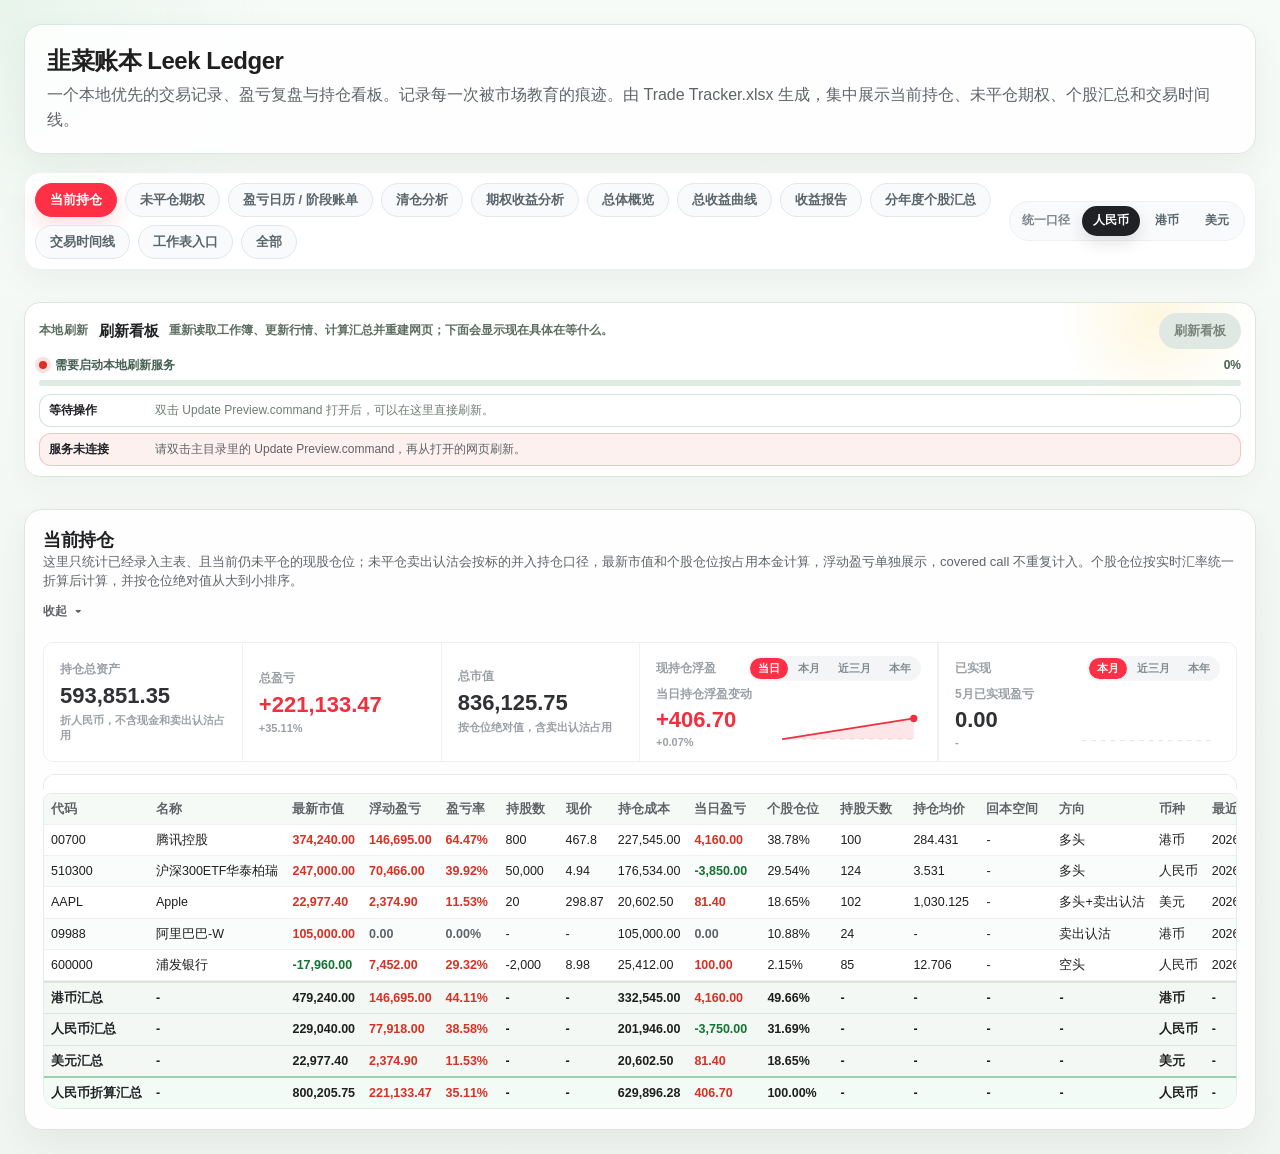
==== .trade-tracker/preview/index.html @ a39e7f05 "Sync benchmark history cache" ====
<!doctype html>
        <html lang="zh-CN">
        <head>
        <meta charset="utf-8">
        <meta name="viewport" content="width=device-width, initial-scale=1">
        <title>韭菜账本 Leek Ledger</title>
        <link rel="stylesheet" href="resources/preview.css">
        <script>
        function parseSortableValue(text, sortType) {
          const raw = (text || '').trim();
          if (!raw || raw === '--') return NaN;
          if (raw === '-') return NaN;
          if (raw === '已回本') return 0;
          if (sortType === 'date') {
            const normalized = raw.replace(/\//g, '-');
            const stamp = Date.parse(normalized);
            return Number.isNaN(stamp) ? NaN : stamp;
          }
          if (sortType === 'number') {
            const cleaned = raw
              .replace(/人民币|港币|美元/g, '')
              .replace(/,/g, '')
              .replace(/%/g, '')
              .trim();
            const value = Number.parseFloat(cleaned);
            return Number.isNaN(value) ? NaN : value;
          }
          return raw.toLowerCase();
        }

        const SUMMARY_CURRENCY_ORDER = ['人民币', '港币', '美元'];

        function currencySortKey(label) {
          const index = SUMMARY_CURRENCY_ORDER.indexOf(label);
          return index === -1 ? 999 : index;
        }

        function orderedCurrencyEntries(map) {
          return Object.entries(map).sort(([a], [b]) => {
            const aKey = currencySortKey(a);
            const bKey = currencySortKey(b);
            if (aKey !== bKey) return aKey - bKey;
            return String(a).localeCompare(String(b), 'zh-Hans-CN');
          });
        }

        function addCurrencyValue(map, currency, value) {
          if (!currency || Number.isNaN(value)) return;
          map[currency] = (map[currency] || 0) + value;
        }

        function parseCurrencyCell(text) {
          const raw = (text || '').trim();
          if (!raw || raw === '--' || raw === '-') return null;
          const match = raw.match(/^(人民币|港币|美元)\s+/);
          const currency = match ? match[1] : '';
          const value = parseSortableValue(raw, 'number');
          if (Number.isNaN(value)) return null;
          return { currency, value };
        }

        function formatMoneyTotals(map) {
          const entries = orderedCurrencyEntries(map);
          if (!entries.length) return '-';
          return entries
            .map(([currency, value]) => `${currency} ${Number(value).toLocaleString('en-US', { minimumFractionDigits: 2, maximumFractionDigits: 2 })}`)
            .join(' / ');
        }

        function formatPercentTotals(map) {
          const entries = orderedCurrencyEntries(map);
          if (!entries.length) return '-';
          return entries
            .map(([currency, value]) => `${currency} ${(Number(value) * 100).toFixed(2)}%`)
            .join(' / ');
        }

        function toneClassForLabel(label, text) {
          if (!text || text === '-' || text === '--' || text === '已回本') return '';
          if (label === '回本空间') return '';
          if (!/(盈亏|收益|分红|年化)/.test(label)) return '';
          const value = parseSortableValue(text, 'number');
          if (Number.isNaN(value)) return '';
          if (value > 0) return 'value-positive';
          if (value < 0) return 'value-negative';
          return 'value-zero';
        }

        function applySummaryTone(cell, label, text) {
          cell.classList.remove('value-positive', 'value-negative', 'value-zero');
          const tone = toneClassForLabel(label, text);
          if (tone) cell.classList.add(tone);
        }

        function setSummaryCell(cell, label, text) {
          cell.textContent = text;
          applySummaryTone(cell, label, text);
        }

        function updateSummaryTable(table) {
          const summaryKind = table.dataset.summaryKind || '';
          if (!summaryKind) return;
          const footerRow = table.querySelector('tfoot tr');
          if (!footerRow) return;

          const headerLabels = Array.from(table.querySelectorAll('thead th')).map((th) => (th.textContent || '').trim());
          const footerCells = Array.from(footerRow.children);
          const rows = Array.from(table.querySelectorAll('tbody tr')).filter((row) => row.style.display !== 'none');
          const currencyIndex = headerLabels.indexOf('币种');
          const yearIndex = headerLabels.indexOf('年份');
          const sideIndex = headerLabels.indexOf('当前方向') >= 0 ? headerLabels.indexOf('当前方向') : headerLabels.indexOf('方向');
          const holdingsCostIndex = headerLabels.indexOf('持仓成本');
          const holdingsPnlIndex = headerLabels.indexOf('浮动盈亏');
          const countLabels = new Set(['已平仓笔数', '交易笔数']);
          const moneyLabels = new Set(['分红净额', '已实现盈亏', '持仓浮盈亏', '总盈亏', '最新市值', '当日盈亏', '持仓成本']);

          if (!rows.length) {
            footerCells.forEach((cell, index) => {
              const label = headerLabels[index] || '';
              setSummaryCell(cell, label, index === 0 ? '汇总' : '-');
            });
            return;
          }

          const currencies = new Set();
          const years = new Set();
          const sides = new Set();
          const countTotals = {};
          const moneyTotals = {};
          const capitalTotals = {};
          const capitalDayTotals = {};
          const totalPnlTotals = {};
          const holdingCostTotals = {};
          const holdingPnlTotals = {};

          rows.forEach((row) => {
            const cells = Array.from(row.children);
            const currency = currencyIndex >= 0 ? (cells[currencyIndex]?.textContent || '').trim() : '';
            if (currency && currency !== '-') currencies.add(currency);
            if (yearIndex >= 0) {
              const year = (cells[yearIndex]?.textContent || '').trim();
              if (year && year !== '-') years.add(year);
            }
            if (sideIndex >= 0) {
              const side = (cells[sideIndex]?.textContent || '').trim();
              if (side && side !== '-') sides.add(side);
            }

            headerLabels.forEach((label, index) => {
              const text = (cells[index]?.textContent || '').trim();
              if (countLabels.has(label)) {
                const value = parseSortableValue(text, 'number');
                if (!Number.isNaN(value)) countTotals[label] = (countTotals[label] || 0) + value;
              }
              if (moneyLabels.has(label)) {
                const parsed = parseCurrencyCell(text);
                if (parsed) {
                  moneyTotals[label] = moneyTotals[label] || {};
                  addCurrencyValue(moneyTotals[label], parsed.currency || currency, parsed.value);
                }
              }
            });

            if (summaryKind === 'stock' || summaryKind === 'annual') {
              const capital = Number.parseFloat(row.dataset.capital || 'NaN');
              const capitalDays = Number.parseFloat(row.dataset.capitalDays || 'NaN');
              const totalPnl = Number.parseFloat(row.dataset.totalPnl || 'NaN');
              if (currency && !Number.isNaN(capital)) addCurrencyValue(capitalTotals, currency, capital);
              if (currency && !Number.isNaN(capitalDays)) addCurrencyValue(capitalDayTotals, currency, capitalDays);
              if (currency && !Number.isNaN(totalPnl)) addCurrencyValue(totalPnlTotals, currency, totalPnl);
            }

            if (summaryKind === 'holdings') {
              const costParsed = holdingsCostIndex >= 0 ? parseCurrencyCell(cells[holdingsCostIndex]?.textContent || '') : null;
              const pnlParsed = holdingsPnlIndex >= 0 ? parseCurrencyCell(cells[holdingsPnlIndex]?.textContent || '') : null;
              if (costParsed) addCurrencyValue(holdingCostTotals, costParsed.currency || currency, costParsed.value);
              if (pnlParsed) addCurrencyValue(holdingPnlTotals, pnlParsed.currency || currency, pnlParsed.value);
            }
          });

          footerCells.forEach((cell, index) => {
            const label = headerLabels[index] || '';
            let text = '-';

            if (label === '代码') {
              text = '汇总';
            } else if (label === '名称') {
              text = '共 ' + rows.length + ' 项';
            } else if (label === '年份') {
              text = years.size === 1 ? Array.from(years)[0] : '全部';
            } else if (label === '币种') {
              text = currencies.size === 1 ? Array.from(currencies)[0] : '多币种';
            } else if (label === '当前方向' || label === '方向') {
              text = sides.size === 1 ? Array.from(sides)[0] : '混合';
            } else if (countLabels.has(label)) {
              const value = countTotals[label];
              text = Number.isFinite(value) ? Number(value).toLocaleString('en-US', { maximumFractionDigits: 0 }) : '-';
            } else if (moneyLabels.has(label)) {
              text = formatMoneyTotals(moneyTotals[label] || {});
            } else if (label === '盈亏率' && summaryKind === 'holdings') {
              const rateMap = {};
              orderedCurrencyEntries(holdingCostTotals).forEach(([currency, cost]) => {
                const pnl = holdingPnlTotals[currency] || 0;
                if (cost) rateMap[currency] = pnl / cost;
              });
              text = formatPercentTotals(rateMap);
            } else if ((label === '总收益率' || label === '综合年化') && (summaryKind === 'stock' || summaryKind === 'annual')) {
              const rateMap = {};
              orderedCurrencyEntries(totalPnlTotals).forEach(([currency, pnl]) => {
                if (label === '总收益率') {
                  const capital = capitalTotals[currency] || 0;
                  if (capital) rateMap[currency] = pnl / capital;
                } else {
                  const capitalDays = capitalDayTotals[currency] || 0;
                  if (capitalDays) rateMap[currency] = pnl * 365 / capitalDays;
                }
              });
              text = formatPercentTotals(rateMap);
            }

            setSummaryCell(cell, label, text);
          });
        }

        function updateSummaryTables() {
          document.querySelectorAll('.summary-table[data-summary-kind]').forEach((table) => {
            updateSummaryTable(table);
          });
        }

        function attachSortableTables() {
          document.querySelectorAll('.js-sortable-table').forEach((table) => {
            const headers = Array.from(table.querySelectorAll('thead th'));
            headers.forEach((header, index) => {
              header.addEventListener('click', () => {
                const tbody = table.querySelector('tbody');
                const rows = Array.from(tbody.querySelectorAll('tr'));
                const current = header.dataset.sortDirection === 'asc' ? 'desc' : 'asc';
                headers.forEach((item) => {
                  item.dataset.sortDirection = '';
                  item.classList.remove('sort-asc', 'sort-desc');
                });
                header.dataset.sortDirection = current;
                header.classList.add(current === 'asc' ? 'sort-asc' : 'sort-desc');
                const sortType = header.dataset.sortType || 'text';
                rows.sort((a, b) => {
                  const aText = a.children[index]?.textContent || '';
                  const bText = b.children[index]?.textContent || '';
                  const aValue = parseSortableValue(aText, sortType);
                  const bValue = parseSortableValue(bText, sortType);
                  if (typeof aValue === 'string' || typeof bValue === 'string') {
                    return current === 'asc'
                      ? String(aValue).localeCompare(String(bValue), 'zh-Hans-CN')
                      : String(bValue).localeCompare(String(aValue), 'zh-Hans-CN');
                  }
                  const aRank = Number.isNaN(aValue) ? (current === 'asc' ? Number.POSITIVE_INFINITY : Number.NEGATIVE_INFINITY) : aValue;
                  const bRank = Number.isNaN(bValue) ? (current === 'asc' ? Number.POSITIVE_INFINITY : Number.NEGATIVE_INFINITY) : bValue;
                  return current === 'asc' ? aRank - bRank : bRank - aRank;
                });
                rows.forEach((row) => tbody.appendChild(row));
                updateSummaryTable(table);
              });
            });
          });
        }

        function attachYearFilters() {
          document.querySelectorAll('.js-year-filter').forEach((select) => {
            const tableClass = select.dataset.targetTable;
            if (!tableClass) return;
            const table = document.querySelector(`.${tableClass}`);
            if (!table) return;
            const rows = Array.from(table.querySelectorAll('tbody tr'));

            const applyFilter = () => {
              const selectedYear = select.value;
              rows.forEach((row) => {
                const rowYear = row.dataset.year || '';
                row.style.display = selectedYear === 'all' || rowYear === selectedYear ? '' : 'none';
              });
              updateSummaryTable(table);
            };

            select.addEventListener('change', applyFilter);
            applyFilter();
          });
        }

        window.addEventListener('DOMContentLoaded', () => {
          attachSortableTables();
          attachYearFilters();
          updateSummaryTables();
        });
        </script>
        </head>
        <body>
        <div class="index-page">
          <div class="index-card">
            <h1 class="index-title">韭菜账本 Leek Ledger</h1>
            <p class="index-text">一个本地优先的交易记录、盈亏复盘与持仓看板。记录每一次被市场教育的痕迹。由 Trade Tracker.xlsx 生成，集中展示当前持仓、未平仓期权、个股汇总和交易时间线。</p>
          </div>

        <style>
        .refresh-panel {
          margin: 0 0 14px;
          padding: 10px 14px;
          border: 1px solid #dbe6de;
          border-radius: 16px;
          background:
            radial-gradient(circle at 92% 8%, rgba(251, 188, 4, 0.12), transparent 96px),
            rgba(255, 255, 255, 0.94);
          box-shadow: 0 10px 24px rgba(60, 64, 67, 0.04);
        }

        .refresh-panel-head {
          display: flex;
          align-items: center;
          justify-content: space-between;
          gap: 14px;
        }

        .refresh-panel-head > div {
          display: flex;
          align-items: center;
          gap: 10px;
          min-width: 0;
        }

        .refresh-kicker {
          flex: 0 0 auto;
          margin: 0;
          color: #137333;
          font-size: 11px;
          font-weight: 800;
          letter-spacing: 0.04em;
        }

        .refresh-panel h2 {
          flex: 0 0 auto;
          margin: 0;
          color: #202124;
          font-size: 15px;
          line-height: 1.18;
          letter-spacing: 0;
          white-space: nowrap;
        }

        .refresh-panel p {
          overflow: hidden;
          margin: 0;
          color: #5f6f63;
          font-size: 12px;
          font-weight: 650;
          line-height: 1.45;
          text-overflow: ellipsis;
          white-space: nowrap;
        }

        .refresh-button {
          flex: 0 0 auto;
          border: 0;
          border-radius: 999px;
          padding: 9px 15px;
          color: #fff;
          background: linear-gradient(135deg, #137333, #34a853);
          box-shadow: 0 8px 18px rgba(19, 115, 51, 0.18);
          font-size: 13px;
          font-weight: 800;
          cursor: pointer;
        }

        .refresh-button:disabled {
          color: #7a867d;
          background: #dfe8e2;
          box-shadow: none;
          cursor: not-allowed;
        }

        .refresh-status-line {
          display: flex;
          align-items: center;
          justify-content: space-between;
          gap: 12px;
          margin-top: 8px;
          color: #466052;
          font-size: 12px;
          font-weight: 800;
        }

        .refresh-state {
          display: inline-flex;
          align-items: center;
          gap: 8px;
        }

        .refresh-state::before {
          content: "";
          width: 8px;
          height: 8px;
          border-radius: 999px;
          background: #fbbc04;
          box-shadow: 0 0 0 4px rgba(251, 188, 4, 0.16);
        }

        .refresh-panel.is-ready .refresh-state::before,
        .refresh-panel.is-done .refresh-state::before {
          background: #34a853;
          box-shadow: 0 0 0 4px rgba(52, 168, 83, 0.16);
        }

        .refresh-panel.is-error .refresh-state::before {
          background: #d93025;
          box-shadow: 0 0 0 4px rgba(217, 48, 37, 0.14);
        }

        .refresh-progress {
          height: 6px;
          margin-top: 6px;
          overflow: hidden;
          border-radius: 999px;
          background: #dfeae3;
        }

        .refresh-progress span {
          display: block;
          width: 0%;
          height: 100%;
          border-radius: inherit;
          background: linear-gradient(90deg, #34a853, #fbbc04);
          transition: width 220ms ease;
        }

        .refresh-steps {
          display: grid;
          gap: 6px;
          max-height: 76px;
          margin: 8px 0 0;
          padding: 0;
          overflow: auto;
          list-style: none;
        }

        .refresh-step {
          display: grid;
          grid-template-columns: minmax(96px, max-content) 1fr;
          gap: 10px;
          padding: 7px 9px;
          border: 1px solid rgba(196, 215, 202, 0.72);
          border-radius: 12px;
          background: rgba(255, 255, 255, 0.64);
          color: #5f6368;
          font-size: 12px;
        }

        .refresh-step strong {
          color: #202124;
          font-weight: 800;
        }

        .refresh-step.is-current {
          border-color: rgba(52, 168, 83, 0.44);
          background: rgba(232, 245, 233, 0.80);
        }

        .refresh-step.is-error {
          border-color: rgba(217, 48, 37, 0.24);
          background: rgba(252, 232, 230, 0.62);
        }

        .refresh-step.is-muted {
          color: #6f7d73;
        }

        @media (max-width: 760px) {
          .refresh-panel-head {
            display: grid;
          }

          .refresh-panel-head > div {
            display: grid;
            gap: 4px;
          }

          .refresh-button {
            width: 100%;
          }

          .refresh-step {
            grid-template-columns: 1fr;
            gap: 4px;
          }
        }
        </style>


<div class="dashboard-topbar" data-dashboard-topbar>
  <nav class="dashboard-page-tabs" data-dashboard-page-tabs aria-label="看板分页"></nav>
  <div class="dashboard-currency-switcher" data-dashboard-currency-switcher aria-label="统一口径币种">
    <span>统一口径</span>
    <button type="button" data-reporting-currency-button data-reporting-currency="人民币">人民币</button>
    <button type="button" data-reporting-currency-button data-reporting-currency="港币">港币</button>
    <button type="button" data-reporting-currency-button data-reporting-currency="美元">美元</button>
  </div>
</div>

<script>
(function setupDashboardPager() {
  function ready(callback) {
    if (document.readyState === "loading") {
      document.addEventListener("DOMContentLoaded", callback, { once: true });
      return;
    }
    callback();
  }

  ready(function() {
    var tabs = document.querySelector("[data-dashboard-page-tabs]");
    if (!tabs || tabs.dataset.ready === "1") return;
    tabs.dataset.ready = "1";
    var sections = Array.prototype.slice.call(document.querySelectorAll("details.dashboard-section.section-collapsible"));
    if (!sections.length) return;

    function titleFor(section) {
      var title = section.querySelector(".section-title");
      return title ? title.textContent.replace(/\s+/g, " ").trim() : "";
    }

    function keyFor(title) {
      return title.replace(/\s+/g, "-").replace(/[^\w\u4e00-\u9fff-]+/g, "-");
    }

    function setActive(targetKey) {
      var showAll = targetKey === "all";
      tabs.querySelectorAll("[data-dashboard-page]").forEach(function(button) {
        var active = button.dataset.dashboardPage === targetKey;
        button.classList.toggle("is-active", active);
        button.setAttribute("aria-selected", active ? "true" : "false");
      });
      sections.forEach(function(section) {
        var title = titleFor(section);
        var active = showAll || keyFor(title) === targetKey;
        section.hidden = !active;
        if (active && !section.open) section.open = true;
      });
      try {
        window.localStorage.setItem("trade-tracker-active-page-v1", targetKey);
      } catch (error) {}
      requestAnimationFrame(function() {
        if (typeof window.balanceSummaryTableWidths === "function") {
          window.balanceSummaryTableWidths();
        }
        window.dispatchEvent(new CustomEvent("trade-tracker-dashboard-page-change", {
          detail: { page: targetKey }
        }));
      });
    }

    function addButton(label, key) {
      var button = document.createElement("button");
      button.type = "button";
      button.className = "dashboard-page-tab";
      button.dataset.dashboardPage = key;
      button.setAttribute("role", "tab");
      button.setAttribute("aria-selected", "false");
      button.textContent = label;
      button.addEventListener("click", function() {
        setActive(key);
        tabs.scrollIntoView({ block: "nearest", behavior: "smooth" });
      });
      tabs.appendChild(button);
    }

    sections.forEach(function(section) {
      var title = titleFor(section);
      if (title) addButton(title, keyFor(title));
    });
    addButton("全部", "all");

    var stored = "";
    try {
      stored = window.localStorage.getItem("trade-tracker-active-page-v1") || "";
    } catch (error) {}
    var firstKey = sections[0] ? keyFor(titleFor(sections[0])) : "all";
    var target = stored && (stored === "all" || tabs.querySelector('[data-dashboard-page="' + stored + '"]'))
      ? stored
      : firstKey;
    setActive(target);
  });
})();
</script>

<script>
(function setupDashboardReportingCurrency() {
  const currencyOptions = [{"label":"人民币","rateToCny":1.0},{"label":"港币","rateToCny":0.8664},{"label":"美元","rateToCny":6.7872}];
  const fxRatesToCny = {"人民币":1.0,"港币":0.8664,"美元":6.7872};
  window.tradeTrackerFxRatesToCny = Object.assign({}, window.tradeTrackerFxRatesToCny || {}, fxRatesToCny);

  function ready(callback) {
    if (document.readyState === "loading") {
      document.addEventListener("DOMContentLoaded", callback, { once: true });
      return;
    }
    callback();
  }

  function validCurrency(label) {
    return currencyOptions.some((item) => item.label === label) ? label : "人民币";
  }

  function activeCurrency() {
    return validCurrency(document.documentElement.dataset.reportingCurrency || "人民币");
  }

  function rateToCny(label) {
    const rate = Number((window.tradeTrackerFxRatesToCny || {})[validCurrency(label)]);
    return Number.isFinite(rate) && rate > 0 ? rate : 1;
  }

  function fromCny(value, label) {
    const numeric = Number(value);
    if (!Number.isFinite(numeric)) return NaN;
    return numeric / rateToCny(label || activeCurrency());
  }

  function formatMoney(value, signed) {
    if (!Number.isFinite(value)) return "--";
    const sign = signed && value > 0 ? "+" : "";
    return sign + value.toLocaleString("zh-CN", { minimumFractionDigits: 2, maximumFractionDigits: 2 });
  }

  function updateMoneyNodes(label) {
    document.querySelectorAll("[data-reporting-money-cny]").forEach((node) => {
      const raw = Number(node.dataset.reportingMoneyCny || "NaN");
      const converted = fromCny(raw, label);
      node.textContent = formatMoney(converted, node.dataset.reportingMoneySign === "true");
      if (Number.isFinite(converted)) node.dataset.sortValue = String(converted);
    });
  }

  function updateCurrencyLabels(label) {
    document.querySelectorAll("[data-reporting-currency-label]").forEach((node) => {
      node.textContent = label;
    });
    document.querySelectorAll("[data-reporting-title-template]").forEach((node) => {
      node.textContent = String(node.dataset.reportingTitleTemplate || "").replace(/\{currency\}/g, label);
    });
    document.querySelectorAll("[data-reporting-note-template]").forEach((node) => {
      node.textContent = String(node.dataset.reportingNoteTemplate || "").replace(/\{currency\}/g, label);
    });
  }

  function updateButtons(label) {
    document.querySelectorAll("[data-reporting-currency-button]").forEach((button) => {
      const active = button.dataset.reportingCurrency === label;
      button.classList.toggle("is-active", active);
      button.setAttribute("aria-pressed", active ? "true" : "false");
    });
  }

  function setReportingCurrency(label, options) {
    const next = validCurrency(label);
    const opts = options || {};
    document.documentElement.dataset.reportingCurrency = next;
    updateButtons(next);
    updateCurrencyLabels(next);
    updateMoneyNodes(next);
    if (opts.persist !== false) {
      try {
        window.localStorage.setItem("trade-tracker-reporting-currency-v1", next);
      } catch (error) {}
    }
    if (opts.dispatch !== false) {
      window.dispatchEvent(new CustomEvent("trade-tracker-reporting-currency-change", {
        detail: { currency: next, rateToCny: rateToCny(next) }
      }));
    }
  }

  window.tradeTrackerReportingCurrency = {
    label: activeCurrency,
    rateToCny: function(label) { return rateToCny(label || activeCurrency()); },
    fromCny: function(value, label) { return fromCny(value, label); },
    formatMoney: formatMoney,
    set: setReportingCurrency,
  };

  ready(function() {
    let stored = "人民币";
    try {
      stored = window.localStorage.getItem("trade-tracker-reporting-currency-v1") || "人民币";
    } catch (error) {}
    document.querySelectorAll("[data-reporting-currency-button]").forEach((button) => {
      button.addEventListener("click", function() {
        setReportingCurrency(button.dataset.reportingCurrency || "人民币");
      });
    });
    setReportingCurrency(stored, { persist: false });
  });
})();
</script>
<section class="refresh-panel" id="refresh-panel" aria-live="polite">
            <div class="refresh-panel-head">
              <div>
                <p class="refresh-kicker">本地刷新</p>
                <h2>刷新看板</h2>
                <p>重新读取工作簿、更新行情、计算汇总并重建网页；下面会显示现在具体在等什么。</p>
              </div>
              <button class="refresh-button" type="button" data-refresh-start>刷新看板</button>
            </div>
            <div class="refresh-status-line">
              <span class="refresh-state" data-refresh-state>检测刷新服务</span>
              <span class="refresh-percent" data-refresh-percent>0%</span>
            </div>
            <div class="refresh-progress" role="progressbar" aria-valuemin="0" aria-valuemax="100" aria-valuenow="0">
              <span data-refresh-bar></span>
            </div>
            <ol class="refresh-steps" data-refresh-steps>
              <li class="refresh-step is-muted">
                <strong>等待操作</strong>
                <span>双击 Update Preview.command 打开后，可以在这里直接刷新。</span>
              </li>
            </ol>
          </section>


        <details class="dashboard-section section-collapsible" open>
          <summary class="section-summary">
            <div class="section-head">
              <div>
                <h2 class="section-title">当前持仓</h2>
                <p class="section-note">这里只统计已经录入主表、且当前仍未平仓的现股仓位；未平仓卖出认沽会按标的并入持仓口径，最新市值和个股仓位按占用本金计算，浮动盈亏单独展示，covered call 不重复计入。个股仓位按实时汇率统一折算后计算，并按仓位绝对值从大到小排序。</p>
              </div>
              <span class="section-toggle" aria-hidden="true"></span>
            </div>
          </summary>
          <div class="section-body">

            <div class="holdings-account-panel">
              <div class="holdings-account-grid">
                <div class="holdings-account-metric holdings-account-stat"><span class="holdings-account-label">持仓总资产</span><strong class="holdings-account-value" data-reporting-money-cny="593851.345280" data-reporting-money-sign="false">593,851.35</strong><span data-reporting-note-template="折{currency}，不含现金和卖出认沽占用">折人民币，不含现金和卖出认沽占用</span></div>
                <div class="holdings-account-metric holdings-account-stat"><span class="holdings-account-label">总盈亏</span><strong class="holdings-account-value value-positive" data-reporting-money-cny="221133.469280" data-reporting-money-sign="true">+221,133.47</strong><span>+35.11%</span></div>
                <div class="holdings-account-metric holdings-account-stat"><span class="holdings-account-label">总市值</span><strong class="holdings-account-value" data-reporting-money-cny="836125.745280" data-reporting-money-sign="false">836,125.75</strong><span>按仓位绝对值，含卖出认沽占用</span></div>
                <div class="holdings-account-metric holdings-account-trend holdings-month-metric" data-holdings-reference-card data-holdings-range-card><div class="holdings-realized-head"><span class="holdings-month-label">现持仓浮盈</span><div class="holdings-range-tabs" aria-label="选择现持仓浮盈区间"><button type="button" class="holdings-range-tab is-active" data-holdings-range="day">当日</button><button type="button" class="holdings-range-tab" data-holdings-range="month">本月</button><button type="button" class="holdings-range-tab" data-holdings-range="three-month">近三月</button><button type="button" class="holdings-range-tab" data-holdings-range="year">本年</button></div></div><div class="holdings-realized-range is-active" data-holdings-range-panel="day"><div class="holdings-realized-text"><span class="holdings-account-label">当日持仓浮盈变动</span><strong class="holdings-account-value value-positive" data-reporting-money-cny="406.702080" data-reporting-money-sign="true">+406.70</strong><span>+0.07%</span></div><svg class="holdings-month-sparkline holdings-month-sparkline-positive" viewBox="0 0 150 38" aria-hidden="true"><line class="holdings-sparkline-axis" x1="5" y1="28.28" x2="142" y2="28.28"></line><path class="holdings-sparkline-area" d="M 5.00 28.28 L 142.00 6.72 L 142.00 28.28 L 5.00 28.28 Z"></path><path class="holdings-sparkline-line" d="M 5.00 28.28 L 142.00 6.72"></path><circle class="holdings-sparkline-dot" cx="142.00" cy="6.72" r="3.8"></circle></svg></div><div class="holdings-realized-range" data-holdings-range-panel="month"><div class="holdings-realized-text"><span class="holdings-account-label">5月现持仓浮盈</span><strong class="holdings-account-value value-positive" data-reporting-money-cny="13336.663132" data-reporting-money-sign="true">+13,336.66</strong><span>+3.12%</span></div><svg class="holdings-month-sparkline holdings-month-sparkline-positive" viewBox="0 0 150 38" aria-hidden="true"><line class="holdings-sparkline-axis" x1="5" y1="28.28" x2="142" y2="28.28"></line><path class="holdings-sparkline-area" d="M 5.00 28.28 L 36.62 23.18 L 47.15 22.46 L 57.69 26.57 L 68.23 8.23 L 78.77 15.70 L 110.38 17.28 L 120.92 24.93 L 131.46 13.62 L 142.00 6.72 L 142.00 28.28 L 5.00 28.28 Z"></path><path class="holdings-sparkline-line" d="M 5.00 28.28 L 36.62 23.18 L 47.15 22.46 L 57.69 26.57 L 68.23 8.23 L 78.77 15.70 L 110.38 17.28 L 120.92 24.93 L 131.46 13.62 L 142.00 6.72"></path><circle class="holdings-sparkline-dot" cx="142.00" cy="6.72" r="3.8"></circle></svg></div><div class="holdings-realized-range" data-holdings-range-panel="three-month"><div class="holdings-realized-text"><span class="holdings-account-label">近三月现持仓浮盈</span><strong class="holdings-account-value value-negative" data-reporting-money-cny="-13764.914874" data-reporting-money-sign="true">-13,764.91</strong><span>-3.22%</span></div><svg class="holdings-month-sparkline holdings-month-sparkline-negative" viewBox="0 0 150 38" aria-hidden="true"><line class="holdings-sparkline-axis" x1="5" y1="14.58" x2="142" y2="14.58"></line><path class="holdings-sparkline-area" d="M 5.00 14.58 L 8.08 14.34 L 9.62 13.96 L 11.16 13.95 L 12.70 14.13 L 14.24 16.56 L 18.85 12.67 L 20.39 14.12 L 21.93 12.77 L 23.47 15.55 L 25.01 14.69 L 29.63 15.35 L 31.17 17.32 L 32.71 19.53 L 34.25 19.96 L 35.79 15.88 L 40.40 17.11 L 41.94 7.26 L 43.48 7.22 L 45.02 9.13 L 46.56 9.51 L 51.18 6.72 L 52.72 9.33 L 54.26 9.13 L 55.80 19.18 L 57.34 20.79 L 61.96 25.14 L 63.49 20.69 L 65.03 21.60 L 66.57 24.88 L 68.11 25.23 L 72.73 28.28 L 74.27 28.12 L 75.81 23.85 L 77.35 26.38 L 78.89 26.90 L 83.51 26.76 L 85.04 27.05 L 86.58 19.70 L 88.12 19.91 L 89.66 19.63 L 94.28 22.96 L 95.82 21.31 L 97.36 19.93 L 98.90 14.80 L 100.44 16.06 L 105.06 12.56 L 106.60 13.48 L 108.13 16.06 L 109.67 18.27 L 111.21 19.08 L 115.83 22.71 L 117.37 23.92 L 118.91 21.79 L 120.45 24.33 L 121.99 23.91 L 126.61 22.83 L 128.15 22.68 L 129.69 23.55 L 131.22 19.64 L 132.76 21.23 L 137.38 21.57 L 138.92 23.20 L 140.46 20.79 L 142.00 19.32 L 142.00 14.58 L 5.00 14.58 Z"></path><path class="holdings-sparkline-line" d="M 5.00 14.58 L 8.08 14.34 L 9.62 13.96 L 11.16 13.95 L 12.70 14.13 L 14.24 16.56 L 18.85 12.67 L 20.39 14.12 L 21.93 12.77 L 23.47 15.55 L 25.01 14.69 L 29.63 15.35 L 31.17 17.32 L 32.71 19.53 L 34.25 19.96 L 35.79 15.88 L 40.40 17.11 L 41.94 7.26 L 43.48 7.22 L 45.02 9.13 L 46.56 9.51 L 51.18 6.72 L 52.72 9.33 L 54.26 9.13 L 55.80 19.18 L 57.34 20.79 L 61.96 25.14 L 63.49 20.69 L 65.03 21.60 L 66.57 24.88 L 68.11 25.23 L 72.73 28.28 L 74.27 28.12 L 75.81 23.85 L 77.35 26.38 L 78.89 26.90 L 83.51 26.76 L 85.04 27.05 L 86.58 19.70 L 88.12 19.91 L 89.66 19.63 L 94.28 22.96 L 95.82 21.31 L 97.36 19.93 L 98.90 14.80 L 100.44 16.06 L 105.06 12.56 L 106.60 13.48 L 108.13 16.06 L 109.67 18.27 L 111.21 19.08 L 115.83 22.71 L 117.37 23.92 L 118.91 21.79 L 120.45 24.33 L 121.99 23.91 L 126.61 22.83 L 128.15 22.68 L 129.69 23.55 L 131.22 19.64 L 132.76 21.23 L 137.38 21.57 L 138.92 23.20 L 140.46 20.79 L 142.00 19.32"></path><circle class="holdings-sparkline-dot" cx="142.00" cy="19.32" r="3.8"></circle></svg></div><div class="holdings-realized-range" data-holdings-range-panel="year"><div class="holdings-realized-text"><span class="holdings-account-label">本年现持仓浮盈</span><strong class="holdings-account-value value-positive" data-reporting-money-cny="221133.469280" data-reporting-money-sign="true">+221,133.47</strong><span>+51.79%</span></div><svg class="holdings-month-sparkline holdings-month-sparkline-positive" viewBox="0 0 150 38" aria-hidden="true"><line class="holdings-sparkline-axis" x1="5" y1="28.27" x2="142" y2="28.27"></line><path class="holdings-sparkline-area" d="M 5.00 28.27 L 14.27 28.28 L 16.33 23.04 L 17.36 23.11 L 18.39 23.23 L 19.42 23.19 L 20.45 23.26 L 23.54 23.74 L 24.57 23.80 L 25.60 23.77 L 26.63 23.78 L 27.66 23.88 L 30.75 23.84 L 31.78 23.85 L 32.81 23.79 L 33.84 23.62 L 34.87 23.85 L 36.93 23.85 L 37.96 23.32 L 38.99 6.72 L 40.02 7.75 L 41.05 7.84 L 42.08 8.54 L 45.17 7.58 L 46.20 8.06 L 47.23 8.25 L 48.26 9.07 L 49.29 9.55 L 52.38 9.50 L 53.41 9.41 L 54.44 9.41 L 55.47 9.45 L 56.50 10.01 L 59.59 9.11 L 60.62 9.45 L 61.65 9.13 L 62.68 9.78 L 63.71 9.58 L 66.80 9.73 L 67.83 10.19 L 68.86 10.70 L 69.89 10.80 L 70.92 9.85 L 74.02 10.14 L 75.05 7.86 L 76.08 7.85 L 77.11 8.29 L 78.14 8.38 L 81.23 7.73 L 82.26 8.34 L 83.29 8.29 L 84.32 10.62 L 85.35 10.99 L 88.44 12.00 L 89.47 10.97 L 90.50 11.17 L 91.53 11.94 L 92.56 12.02 L 95.65 12.72 L 96.68 12.69 L 97.71 11.70 L 98.74 12.28 L 99.77 12.40 L 102.86 12.37 L 103.89 12.44 L 104.92 10.74 L 105.95 10.79 L 106.98 10.72 L 110.07 11.49 L 111.10 11.11 L 112.13 10.79 L 113.16 9.60 L 114.19 9.89 L 117.28 9.08 L 118.31 9.30 L 119.34 9.89 L 120.37 10.41 L 121.40 10.59 L 124.49 11.43 L 125.52 11.71 L 126.55 11.22 L 127.58 11.81 L 128.61 11.71 L 131.70 11.46 L 132.73 11.42 L 133.76 11.63 L 134.79 10.72 L 135.82 11.09 L 138.91 11.17 L 139.94 11.55 L 140.97 10.99 L 142.00 10.65 L 142.00 28.27 L 5.00 28.27 Z"></path><path class="holdings-sparkline-line" d="M 5.00 28.27 L 14.27 28.28 L 16.33 23.04 L 17.36 23.11 L 18.39 23.23 L 19.42 23.19 L 20.45 23.26 L 23.54 23.74 L 24.57 23.80 L 25.60 23.77 L 26.63 23.78 L 27.66 23.88 L 30.75 23.84 L 31.78 23.85 L 32.81 23.79 L 33.84 23.62 L 34.87 23.85 L 36.93 23.85 L 37.96 23.32 L 38.99 6.72 L 40.02 7.75 L 41.05 7.84 L 42.08 8.54 L 45.17 7.58 L 46.20 8.06 L 47.23 8.25 L 48.26 9.07 L 49.29 9.55 L 52.38 9.50 L 53.41 9.41 L 54.44 9.41 L 55.47 9.45 L 56.50 10.01 L 59.59 9.11 L 60.62 9.45 L 61.65 9.13 L 62.68 9.78 L 63.71 9.58 L 66.80 9.73 L 67.83 10.19 L 68.86 10.70 L 69.89 10.80 L 70.92 9.85 L 74.02 10.14 L 75.05 7.86 L 76.08 7.85 L 77.11 8.29 L 78.14 8.38 L 81.23 7.73 L 82.26 8.34 L 83.29 8.29 L 84.32 10.62 L 85.35 10.99 L 88.44 12.00 L 89.47 10.97 L 90.50 11.17 L 91.53 11.94 L 92.56 12.02 L 95.65 12.72 L 96.68 12.69 L 97.71 11.70 L 98.74 12.28 L 99.77 12.40 L 102.86 12.37 L 103.89 12.44 L 104.92 10.74 L 105.95 10.79 L 106.98 10.72 L 110.07 11.49 L 111.10 11.11 L 112.13 10.79 L 113.16 9.60 L 114.19 9.89 L 117.28 9.08 L 118.31 9.30 L 119.34 9.89 L 120.37 10.41 L 121.40 10.59 L 124.49 11.43 L 125.52 11.71 L 126.55 11.22 L 127.58 11.81 L 128.61 11.71 L 131.70 11.46 L 132.73 11.42 L 133.76 11.63 L 134.79 10.72 L 135.82 11.09 L 138.91 11.17 L 139.94 11.55 L 140.97 10.99 L 142.00 10.65"></path><circle class="holdings-sparkline-dot" cx="142.00" cy="10.65" r="3.8"></circle></svg></div></div>
                <div class="holdings-account-metric holdings-account-trend holdings-month-metric" data-holdings-range-card><div class="holdings-realized-head"><span class="holdings-month-label">已实现</span><div class="holdings-range-tabs" aria-label="选择已实现盈亏区间"><button type="button" class="holdings-range-tab is-active" data-holdings-range="month">本月</button><button type="button" class="holdings-range-tab" data-holdings-range="three-month">近三月</button><button type="button" class="holdings-range-tab" data-holdings-range="year">本年</button></div></div><div class="holdings-realized-range is-active" data-holdings-range-panel="month"><div class="holdings-realized-text"><span class="holdings-account-label">5月已实现盈亏</span><strong class="holdings-account-value value-zero" data-reporting-money-cny="0.000000" data-reporting-money-sign="true">0.00</strong><span>-</span></div><svg class="holdings-month-sparkline" viewBox="0 0 150 38" aria-hidden="true"><line class="holdings-sparkline-axis" x1="5" y1="30" x2="142" y2="30"></line></svg></div><div class="holdings-realized-range" data-holdings-range-panel="three-month"><div class="holdings-realized-text"><span class="holdings-account-label">近三月已实现盈亏</span><strong class="holdings-account-value value-positive" data-reporting-money-cny="6393.372000" data-reporting-money-sign="true">+6,393.37</strong><span>+3.69%</span></div><svg class="holdings-month-sparkline holdings-month-sparkline-positive" viewBox="0 0 150 38" aria-hidden="true"><line class="holdings-sparkline-axis" x1="5" y1="28.28" x2="142" y2="28.28"></line><path class="holdings-sparkline-area" d="M 5.00 28.28 L 14.24 21.47 L 65.03 9.72 L 111.21 8.05 L 120.45 6.72 L 142.00 6.72 L 142.00 28.28 L 5.00 28.28 Z"></path><path class="holdings-sparkline-line" d="M 5.00 28.28 L 14.24 21.47 L 65.03 9.72 L 111.21 8.05 L 120.45 6.72 L 142.00 6.72"></path><circle class="holdings-sparkline-dot" cx="142.00" cy="6.72" r="3.8"></circle></svg></div><div class="holdings-realized-range" data-holdings-range-panel="year"><div class="holdings-realized-text"><span class="holdings-account-label">本年已实现盈亏</span><strong class="holdings-account-value value-positive" data-reporting-money-cny="6393.372000" data-reporting-money-sign="true">+6,393.37</strong><span>+3.69%</span></div><svg class="holdings-month-sparkline holdings-month-sparkline-positive" viewBox="0 0 150 38" aria-hidden="true"><line class="holdings-sparkline-axis" x1="5" y1="28.28" x2="142" y2="28.28"></line><path class="holdings-sparkline-area" d="M 5.00 28.28 L 56.50 21.47 L 90.50 9.72 L 121.40 8.05 L 127.58 6.72 L 142.00 6.72 L 142.00 28.28 L 5.00 28.28 Z"></path><path class="holdings-sparkline-line" d="M 5.00 28.28 L 56.50 21.47 L 90.50 9.72 L 121.40 8.05 L 127.58 6.72 L 142.00 6.72"></path><circle class="holdings-sparkline-dot" cx="142.00" cy="6.72" r="3.8"></circle></svg></div></div>
              </div>
            </div>

            <script>
            (function setupHoldingsRangeTabs() {
              document.querySelectorAll('[data-holdings-range-card]').forEach((card) => {
                if (card.dataset.rangeReady === '1') return;
                card.dataset.rangeReady = '1';
                const buttons = Array.from(card.querySelectorAll('[data-holdings-range]'));
                const panels = Array.from(card.querySelectorAll('[data-holdings-range-panel]'));
                function activate(range) {
                  buttons.forEach((button) => button.classList.toggle('is-active', button.dataset.holdingsRange === range));
                  panels.forEach((panel) => panel.classList.toggle('is-active', panel.dataset.holdingsRangePanel === range));
                }
                buttons.forEach((button) => {
                  button.addEventListener('click', () => activate(button.dataset.holdingsRange || 'month'));
                });
              });
            })();
            </script>

<div class="summary-wrap">
  <table class="summary-table js-sortable-table" data-summary-kind="holdings">
    <thead>
      <tr><th class="text" data-sort-type="text">代码</th><th class="text" data-sort-type="text">名称</th><th class="money" data-sort-type="number">最新市值</th><th class="money" data-sort-type="number">浮动盈亏</th><th class="percent" data-sort-type="number">盈亏率</th><th class="num" data-sort-type="number">持股数</th><th class="money" data-sort-type="number">现价</th><th class="money" data-sort-type="number">持仓成本</th><th class="money" data-sort-type="number">当日盈亏</th><th class="percent" data-sort-type="number">个股仓位</th><th class="num" data-sort-type="number">持股天数</th><th class="money" data-sort-type="number">持仓均价</th><th class="percent" data-sort-type="number">回本空间</th><th class="text" data-sort-type="text">方向</th><th class="ccy" data-sort-type="text">币种</th><th class="text" data-sort-type="date">最近买入</th></tr>
    </thead>
    <tbody>


      <tr><td class="text">00700</td><td class="text">腾讯控股</td><td class="value-positive money" data-sort-value="324241.536">374,240.00</td><td class="value-positive money" data-sort-value="146695">146,695.00</td><td class="value-positive percent" data-sort-value="0.644685666571">64.47%</td><td class="num" data-sort-value="800">800</td><td class="money" data-sort-value="467.8">467.8</td><td class="money" data-sort-value="227545">227,545.00</td><td class="value-positive money" data-sort-value="4160">4,160.00</td><td class="percent" data-sort-value="0.38779039855">38.78%</td><td class="num" data-sort-value="100">100</td><td class="money" data-sort-value="284.43125">284.431</td><td class="percent">-</td><td class="text">多头</td><td class="ccy">港币</td><td class="text">2026/02/03</td></tr><tr><td class="text">510300</td><td class="text">沪深300ETF华泰柏瑞</td><td class="value-positive money" data-sort-value="247000">247,000.00</td><td class="value-positive money" data-sort-value="70466">70,466.00</td><td class="value-positive percent" data-sort-value="0.399163900438">39.92%</td><td class="num" data-sort-value="50000">50,000</td><td class="money" data-sort-value="4.94">4.94</td><td class="money" data-sort-value="176534">176,534.00</td><td class="value-negative money" data-sort-value="-3850">-3,850.00</td><td class="percent" data-sort-value="0.295410111929">29.54%</td><td class="num" data-sort-value="124">124</td><td class="money" data-sort-value="3.53068">3.531</td><td class="percent">-</td><td class="text">多头</td><td class="ccy">人民币</td><td class="text">2026/01/10</td></tr><tr><td class="text">AAPL</td><td class="text">Apple</td><td class="value-positive money" data-sort-value="155952.20928">22,977.40</td><td class="value-positive money" data-sort-value="2374.9">2,374.90</td><td class="value-positive percent" data-sort-value="0.115272418396">11.53%</td><td class="num" data-sort-value="20">20</td><td class="money" data-sort-value="298.87">298.87</td><td class="money" data-sort-value="20602.5">20,602.50</td><td class="value-positive money" data-sort-value="81.4">81.40</td><td class="percent" data-sort-value="0.186517650198">18.65%</td><td class="num" data-sort-value="102">102</td><td class="money" data-sort-value="1030.125">1,030.125</td><td class="percent">-</td><td class="text">多头+卖出认沽</td><td class="ccy">美元</td><td class="text">2026/02/01</td></tr><tr><td class="text">09988</td><td class="text">阿里巴巴-W</td><td class="value-positive money" data-sort-value="90972">105,000.00</td><td class=" money" data-sort-value="0">0.00</td><td class=" percent" data-sort-value="0">0.00%</td><td class="num">-</td><td class="money">-</td><td class="money" data-sort-value="105000">105,000.00</td><td class=" money" data-sort-value="0">0.00</td><td class="percent" data-sort-value="0.108801816609">10.88%</td><td class="num" data-sort-value="24">24</td><td class="money">-</td><td class="percent">-</td><td class="text">卖出认沽</td><td class="ccy">港币</td><td class="text">2026/04/20</td></tr><tr><td class="text">600000</td><td class="text">浦发银行</td><td class="value-negative money" data-sort-value="-17960">-17,960.00</td><td class="value-positive money" data-sort-value="7452">7,452.00</td><td class="value-positive percent" data-sort-value="0.293247284747">29.32%</td><td class="num" data-sort-value="-2000">-2,000</td><td class="money" data-sort-value="8.98">8.98</td><td class="money" data-sort-value="25412">25,412.00</td><td class="value-positive money" data-sort-value="100">100.00</td><td class="percent" data-sort-value="0.0214800227136">2.15%</td><td class="num" data-sort-value="85">85</td><td class="money" data-sort-value="12.706">12.706</td><td class="percent">-</td><td class="text">空头</td><td class="ccy">人民币</td><td class="text">2026/02/18</td></tr>


    </tbody>
  </table>
</div>

          </div>
        </details>
<details class="dashboard-section section-collapsible" open>
          <summary class="section-summary">
            <div class="section-head">
              <div>
                <h2 class="section-title">未平仓期权</h2>
                <p class="section-note">只要期权那一行还没有平仓价，就会继续留在这里；现价和浮动盈亏会优先通过 HKEX 等公开行情源匹配期权链，取不到时显示 -。</p>
              </div>
              <span class="section-toggle" aria-hidden="true"></span>
            </div>
          </summary>
          <div class="section-body">
            <div class="summary-wrap">
  <table class="summary-table js-sortable-table">
    <thead>
      <tr><th class="text" data-sort-type="text">代码</th><th class="text" data-sort-type="text">名称</th><th class="text" data-sort-type="text">类型</th><th class="text" data-sort-type="text">事件</th><th class="text" data-sort-type="date">开仓日</th><th class="text" data-sort-type="date">到期日</th><th class="text" data-sort-type="text">行权价</th><th class="num" data-sort-type="number">数量</th><th class="num" data-sort-type="number">乘数</th><th class="money" data-sort-type="number">开仓价</th><th class="money" data-sort-type="number">现价</th><th class="money" data-sort-type="number">浮动盈亏</th><th class="money" data-sort-type="number">占用本金</th><th class="ccy" data-sort-type="text">币种</th></tr>
    </thead>
    <tbody>

      <tr><td class="text">AAPL</td><td class="text">Apple</td><td class="text">卖出</td><td class="text">认沽</td><td class="text">2026/04/10</td><td class="text">2026/05/17</td><td class="text" data-sort-value="170">170</td><td class="num" data-sort-value="1">1</td><td class="num" data-sort-value="100">100</td><td class="money" data-sort-value="2.4">2.4</td><td class="money">-</td><td class="money">-</td><td class="money" data-sort-value="17000">17,000.00</td><td class="ccy">美元</td></tr><tr><td class="text">00700</td><td class="text">腾讯控股</td><td class="text">卖出</td><td class="text">认购</td><td class="text">2026/04/15</td><td class="text">2026/05/28</td><td class="text" data-sort-value="360">360</td><td class="num" data-sort-value="4">4</td><td class="num" data-sort-value="100">100</td><td class="money" data-sort-value="1.2">1.2</td><td class="money" data-sort-value="108.245">108.245</td><td class="value-negative money" data-sort-value="-42853">-42,853.00</td><td class="money" data-sort-value="114000">114,000.00</td><td class="ccy">港币</td></tr><tr><td class="text">09988</td><td class="text">阿里巴巴-W</td><td class="text">卖出</td><td class="text">认沽</td><td class="text">2026/04/20</td><td class="text">2026/05/28</td><td class="text" data-sort-value="70">70</td><td class="num" data-sort-value="3">3</td><td class="num" data-sort-value="500">500</td><td class="money" data-sort-value="0.8">0.8</td><td class="money">-</td><td class="money">-</td><td class="money" data-sort-value="105000">105,000.00</td><td class="ccy">港币</td></tr>

    </tbody>

  </table>
</div>

          </div>
        </details>
<details class="dashboard-section section-collapsible">
          <summary class="section-summary">
            <div class="section-head">
              <div>
                <h2 class="section-title">盈亏日历 / 阶段账单</h2>
                <p class="section-note">只按已经录入平仓日的交易计算已实现盈亏；不拉取历史行情，也不把当前持仓浮盈亏倒推到过去日期。</p>
              </div>
              <span class="section-toggle" aria-hidden="true"></span>
            </div>
          </summary>
          <div class="section-body realized-analysis" data-realized-analysis>
            <script type="application/json" data-realized-payload>{"trades":[{"row":9,"date":"2026-04-30","dateLabel":"2026/04/30","month":"2026-04","openDate":"2026-04-05","openDateLabel":"2026/04/05","code":"600000","name":"浦发银行","type":"股票","event":"现股","category":"股票","currency":"人民币","pnl":391.9999999999986,"capital":11808.0,"days":25.0,"returnRate":0.033197831978319665},{"row":3,"date":"2026-04-24","dateLabel":"2026/04/24","month":"2026-04","openDate":"2026-03-20","openDateLabel":"2026/03/20","code":"00700","name":"腾讯控股","type":"卖出","event":"认购","category":"期权","currency":"港币","pnl":575.0,"capital":114025.0,"days":35.0,"returnRate":0.005042753782065337},{"row":7,"date":"2026-03-25","dateLabel":"2026/03/25","month":"2026-03","openDate":"2026-01-10","openDateLabel":"2026/01/10","code":"510300","name":"沪深300ETF华泰柏瑞","type":"股票","event":"现股","category":"股票","currency":"人民币","pnl":3484.000000000001,"capital":36016.0,"days":74.0,"returnRate":0.09673478454020439},{"row":12,"date":"2026-02-20","dateLabel":"2026/02/20","month":"2026-02","openDate":"2025-12-15","openDateLabel":"2025/12/15","code":"MSFT","name":"Microsoft","type":"股票","event":"现股","category":"股票","currency":"美元","pnl":297.5,"capital":3902.5,"days":67.0,"returnRate":0.07623318385650224}]}</script><div class="realized-panel realized-calendar-panel">
<h3 class="realized-subtitle">每日盈亏</h3>

            <div class="section-toolbar realized-toolbar">
              <span class="filter-label">月份</span>
              <select class="filter-select js-realized-month" aria-label="选择盈亏日历月份"></select>
              <span class="filter-label">币种</span>
              <select class="filter-select js-realized-currency" aria-label="选择盈亏日历币种"></select>
            </div>

<div class="pnl-calendar" data-pnl-calendar aria-label="每日已实现盈亏日历"></div>
<h3 class="realized-subtitle" data-realized-day-title>当日明细</h3>
<div class="summary-wrap">
  <table class="summary-table js-sortable-table realized-table">
    <thead>
      <tr><th class="text" data-sort-type="date">平仓日</th><th class="text" data-sort-type="text">代码</th><th class="text" data-sort-type="text">名称</th><th class="text" data-sort-type="text">品类</th><th class="text" data-sort-type="text">事件</th><th class="money" data-sort-type="number">已实现盈亏</th><th class="money" data-sort-type="number">投入本金</th><th class="percent" data-sort-type="number">收益率</th><th class="num" data-sort-type="number">持有天数</th><th class="ccy" data-sort-type="text">币种</th></tr>
    </thead>
    <tbody data-realized-day-body>
      <tr><td class="text" colspan="10">选择日期后显示当日已实现盈亏。</td></tr>
    </tbody>
  </table>
</div>
</div><div class="realized-panel realized-stage-panel">
<h3 class="realized-subtitle">阶段账单</h3>

            <div class="section-toolbar realized-stage-toolbar">
              <span class="filter-label">开始</span>
              <input class="filter-select realized-date-input js-stage-start" type="date" aria-label="选择阶段开始日期">
              <span class="filter-label">结束</span>
              <input class="filter-select realized-date-input js-stage-end" type="date" aria-label="选择阶段结束日期">
              <span class="filter-label realized-range-label" data-stage-range-label></span>
            </div>
<div class="summary-wrap">
  <table class="summary-table js-sortable-table realized-table">
    <thead>
      <tr><th class="ccy" data-sort-type="text">币种</th><th class="num" data-sort-type="number">交易笔数</th><th class="percent" data-sort-type="number">胜率</th><th class="money" data-sort-type="number">已实现盈亏</th><th class="money" data-sort-type="number">投入本金</th><th class="percent" data-sort-type="number">收益率</th><th class="num" data-sort-type="number">平均持有天数</th><th class="text" data-sort-type="text">最大盈利</th><th class="text" data-sort-type="text">最大亏损</th></tr>
    </thead>
    <tbody data-stage-summary-body>
      <tr><td class="text" colspan="9">选择开始和结束日期后显示阶段汇总。</td></tr>
    </tbody>
  </table>
</div><h3 class="realized-subtitle">品类拆分</h3>
<div class="summary-wrap">
  <table class="summary-table js-sortable-table realized-table">
    <thead>
      <tr><th class="text" data-sort-type="text">品类</th><th class="ccy" data-sort-type="text">币种</th><th class="num" data-sort-type="number">交易笔数</th><th class="num" data-sort-type="number">盈利笔数</th><th class="money" data-sort-type="number">已实现盈亏</th><th class="money" data-sort-type="number">平均每笔</th></tr>
    </thead>
    <tbody data-stage-category-body>
      <tr><td class="text" colspan="6">当前阶段没有可拆分的已实现盈亏。</td></tr>
    </tbody>
  </table>
</div><h3 class="realized-subtitle">阶段明细</h3>
<div class="summary-wrap">
  <table class="summary-table js-sortable-table realized-table">
    <thead>
      <tr><th class="text" data-sort-type="date">平仓日</th><th class="text" data-sort-type="date">开仓日</th><th class="text" data-sort-type="text">代码</th><th class="text" data-sort-type="text">名称</th><th class="text" data-sort-type="text">品类</th><th class="text" data-sort-type="text">事件</th><th class="money" data-sort-type="number">已实现盈亏</th><th class="percent" data-sort-type="number">收益率</th><th class="num" data-sort-type="number">持有天数</th><th class="ccy" data-sort-type="text">币种</th></tr>
    </thead>
    <tbody data-stage-detail-body>
      <tr><td class="text" colspan="10">当前阶段没有已实现盈亏记录。</td></tr>
    </tbody>
  </table>
</div>
</div>
        <script>
        (function setupRealizedAnalysis() {
          const section = document.querySelector('[data-realized-analysis]');
          if (!section || section.dataset.realizedReady === '1') return;
          section.dataset.realizedReady = '1';

          const payloadNode = section.querySelector('[data-realized-payload]');
          let payload = { trades: [] };
          try {
            payload = JSON.parse(payloadNode ? payloadNode.textContent : '{"trades":[]}');
          } catch (_error) {
            payload = { trades: [] };
          }
          const trades = Array.isArray(payload.trades) ? payload.trades.filter((trade) => trade && trade.date) : [];

          const monthSelect = section.querySelector('.js-realized-month');
          const currencySelect = section.querySelector('.js-realized-currency');
          const calendar = section.querySelector('[data-pnl-calendar]');
          const dayTitle = section.querySelector('[data-realized-day-title]');
          const dayBody = section.querySelector('[data-realized-day-body]');
          const stageStart = section.querySelector('.js-stage-start');
          const stageEnd = section.querySelector('.js-stage-end');
          const stageRangeLabel = section.querySelector('[data-stage-range-label]');
          const stageSummaryBody = section.querySelector('[data-stage-summary-body]');
          const stageCategoryBody = section.querySelector('[data-stage-category-body]');
          const stageDetailBody = section.querySelector('[data-stage-detail-body]');
          if (!monthSelect || !currencySelect || !calendar || !dayBody || !stageStart || !stageEnd) return;

          let selectedDate = '';

          function unique(values) {
            return Array.from(new Set(values.filter(Boolean)));
          }

          function sortedMonths() {
            return unique(trades.map((trade) => String(trade.month || trade.date.slice(0, 7))))
              .sort((a, b) => b.localeCompare(a, 'zh-CN', { numeric: true }));
          }

          function sortedCurrencies() {
            return unique(trades.map((trade) => String(trade.currency || '未标注币种')))
              .sort((a, b) => a.localeCompare(b, 'zh-CN'));
          }

          function isoDate(year, month, day) {
            return `${year}-${String(month).padStart(2, '0')}-${String(day).padStart(2, '0')}`;
          }

          function tradeCurrency(trade) {
            return String(trade.currency || '未标注币种');
          }

          function matchesCurrency(trade) {
            return currencySelect.value === 'all' || tradeCurrency(trade) === currencySelect.value;
          }

          function number(value) {
            const parsed = Number.parseFloat(value || '0');
            return Number.isFinite(parsed) ? parsed : 0;
          }

          function formatNumber(value, digits = 2) {
            return Number(value || 0).toLocaleString('en-US', {
              minimumFractionDigits: digits,
              maximumFractionDigits: digits,
            });
          }

          function formatPercent(value) {
            return Number.isFinite(value) ? `${(value * 100).toFixed(2)}%` : '-';
          }

          function tone(value) {
            if (value > 0.000001) return 'value-positive';
            if (value < -0.000001) return 'value-negative';
            return 'value-zero';
          }

          function dayToneClass(stats) {
            const hasPositive = stats.some((item) => item.pnl > 0.000001);
            const hasNegative = stats.some((item) => item.pnl < -0.000001);
            if (hasPositive && !hasNegative) return 'pnl-day-positive';
            if (hasNegative && !hasPositive) return 'pnl-day-negative';
            if (hasPositive || hasNegative) return 'pnl-day-mixed';
            return stats.length ? 'pnl-day-zero' : '';
          }

          function cell(className, text, value, shouldTone = false) {
            const td = document.createElement('td');
            td.className = shouldTone ? `${tone(value)} ${className}` : className;
            if (Number.isFinite(value)) td.dataset.sortValue = String(value);
            td.textContent = text;
            return td;
          }

          function emptyRow(body, colspan, text) {
            body.innerHTML = '';
            const tr = document.createElement('tr');
            const td = document.createElement('td');
            td.className = 'text';
            td.colSpan = colspan;
            td.textContent = text;
            tr.appendChild(td);
            body.appendChild(tr);
          }

          function populateControls() {
            const months = sortedMonths();
            monthSelect.innerHTML = '';
            months.forEach((month) => {
              const option = document.createElement('option');
              option.value = month;
              option.textContent = month;
              monthSelect.appendChild(option);
            });

            currencySelect.innerHTML = '';
            const allOption = document.createElement('option');
            allOption.value = 'all';
            allOption.textContent = '全部币种';
            currencySelect.appendChild(allOption);
            sortedCurrencies().forEach((currency) => {
              const option = document.createElement('option');
              option.value = currency;
              option.textContent = currency;
              currencySelect.appendChild(option);
            });

            if (months.length) monthSelect.value = months[0];
            const dates = trades.map((trade) => trade.date).sort();
            if (dates.length) {
              const latest = dates[dates.length - 1];
              stageStart.value = `${latest.slice(0, 7)}-01`;
              stageEnd.value = latest;
            }
          }

          function tradesForDay(iso) {
            return trades
              .filter((trade) => trade.date === iso && matchesCurrency(trade))
              .sort((a, b) => number(b.pnl) - number(a.pnl));
          }

          function statsForDay(iso) {
            const stats = new Map();
            tradesForDay(iso).forEach((trade) => {
              const currency = tradeCurrency(trade);
              if (!stats.has(currency)) stats.set(currency, { currency, count: 0, pnl: 0 });
              const bucket = stats.get(currency);
              bucket.count += 1;
              bucket.pnl += number(trade.pnl);
            });
            return Array.from(stats.values()).sort((a, b) => a.currency.localeCompare(b.currency, 'zh-CN'));
          }

          function pickSelectedDate(month) {
            if (selectedDate && selectedDate.slice(0, 7) === month && tradesForDay(selectedDate).length) return;
            const candidates = trades
              .filter((trade) => String(trade.date).slice(0, 7) === month && matchesCurrency(trade))
              .map((trade) => trade.date)
              .sort();
            selectedDate = candidates.length ? candidates[candidates.length - 1] : `${month}-01`;
          }

          function renderCalendar() {
            const month = monthSelect.value;
            calendar.innerHTML = '';
            if (!month) {
              calendar.textContent = '还没有已平仓交易，暂时无法生成盈亏日历。';
              return;
            }
            pickSelectedDate(month);

            ['一', '二', '三', '四', '五', '六', '日'].forEach((label) => {
              const header = document.createElement('div');
              header.className = 'pnl-calendar-weekday';
              header.textContent = label;
              calendar.appendChild(header);
            });

            const year = Number.parseInt(month.slice(0, 4), 10);
            const monthNumber = Number.parseInt(month.slice(5, 7), 10);
            const firstDate = new Date(year, monthNumber - 1, 1);
            const leading = (firstDate.getDay() + 6) % 7;
            const daysInMonth = new Date(year, monthNumber, 0).getDate();

            for (let i = 0; i < leading; i += 1) {
              const blank = document.createElement('div');
              blank.className = 'pnl-calendar-blank';
              calendar.appendChild(blank);
            }

            for (let day = 1; day <= daysInMonth; day += 1) {
              const iso = isoDate(year, monthNumber, day);
              const stats = statsForDay(iso);
              const button = document.createElement('button');
              button.type = 'button';
              button.className = 'pnl-calendar-day';
              if (stats.length) button.classList.add('has-trades', dayToneClass(stats));
              if (iso === selectedDate) button.classList.add('is-selected');
              button.dataset.date = iso;

              const dayNumber = document.createElement('span');
              dayNumber.className = 'pnl-day-number';
              dayNumber.textContent = String(day);
              button.appendChild(dayNumber);

              const lines = document.createElement('span');
              lines.className = 'pnl-day-lines';
              if (!stats.length) {
                const empty = document.createElement('span');
                empty.className = 'pnl-day-muted';
                empty.textContent = '-';
                lines.appendChild(empty);
              } else {
                stats.forEach((item) => {
                  const line = document.createElement('span');
                  line.className = `pnl-day-line ${tone(item.pnl)}`;
                  line.textContent = `${item.currency} ${formatNumber(item.pnl)}`;
                  lines.appendChild(line);
                });
              }
              button.appendChild(lines);

              const count = document.createElement('span');
              count.className = 'pnl-day-count';
              const tradeCount = stats.reduce((total, item) => total + item.count, 0);
              count.textContent = tradeCount ? `${tradeCount} 笔` : '';
              button.appendChild(count);

              button.addEventListener('click', () => {
                selectedDate = iso;
                renderCalendar();
                renderDayDetail();
              });
              calendar.appendChild(button);
            }
          }

          function renderTradeRows(body, items, emptyText, includeOpenDate) {
            body.innerHTML = '';
            if (!items.length) {
              emptyRow(body, includeOpenDate ? 10 : 10, emptyText);
              return;
            }
            items.forEach((trade) => {
              const tr = document.createElement('tr');
              const pnl = number(trade.pnl);
              const capital = number(trade.capital);
              const rawReturnRate = trade.returnRate;
              const hasReturnRate = rawReturnRate !== null && rawReturnRate !== undefined && rawReturnRate !== '';
              const returnRate = hasReturnRate && Number.isFinite(Number(rawReturnRate)) ? Number(rawReturnRate) : (capital ? pnl / capital : NaN);
              const days = number(trade.days);
              tr.appendChild(cell('text', trade.dateLabel || String(trade.date || '-')));
              if (includeOpenDate) tr.appendChild(cell('text', trade.openDateLabel || '-'));
              tr.appendChild(cell('text', trade.code || '-'));
              tr.appendChild(cell('text', trade.name || '-'));
              tr.appendChild(cell('text', trade.category || '-'));
              tr.appendChild(cell('text', trade.event || '-'));
              tr.appendChild(cell('money', formatNumber(pnl), pnl, true));
              if (!includeOpenDate) tr.appendChild(cell('money', formatNumber(capital), capital));
              tr.appendChild(cell('percent', formatPercent(returnRate), returnRate, true));
              tr.appendChild(cell('num', days ? formatNumber(days, 1) : '-', days || NaN));
              tr.appendChild(cell('ccy', tradeCurrency(trade)));
              body.appendChild(tr);
            });
          }

          function renderDayDetail() {
            if (dayTitle) dayTitle.textContent = `当日明细 ${selectedDate || ''}`;
            renderTradeRows(dayBody, tradesForDay(selectedDate), '这个日期没有已实现盈亏记录。', false);
          }

          function stageTrades() {
            const rawStart = stageStart.value || '';
            const rawEnd = stageEnd.value || '';
            const start = rawStart && rawEnd && rawStart > rawEnd ? rawEnd : rawStart;
            const end = rawStart && rawEnd && rawStart > rawEnd ? rawStart : rawEnd;
            return trades
              .filter((trade) => (!start || trade.date >= start) && (!end || trade.date <= end))
              .sort((a, b) => String(b.date).localeCompare(String(a.date)) || number(b.pnl) - number(a.pnl));
          }

          function summaryLabel(item) {
            if (!item) return '-';
            return `${item.code || '-'} ${formatNumber(item.pnl)}`;
          }

          function renderStageSummary(items) {
            stageSummaryBody.innerHTML = '';
            if (!items.length) {
              emptyRow(stageSummaryBody, 9, '当前阶段没有已实现盈亏记录。');
              return;
            }
            const statsByCurrency = new Map();
            items.forEach((trade) => {
              const currency = tradeCurrency(trade);
              if (!statsByCurrency.has(currency)) {
                statsByCurrency.set(currency, {
                  currency,
                  count: 0,
                  wins: 0,
                  pnl: 0,
                  capital: 0,
                  days: 0,
                  best: null,
                  worst: null,
                });
              }
              const stats = statsByCurrency.get(currency);
              const pnl = number(trade.pnl);
              const capital = number(trade.capital);
              const days = number(trade.days);
              const item = { code: trade.code, pnl };
              stats.count += 1;
              if (pnl > 0.000001) stats.wins += 1;
              stats.pnl += pnl;
              stats.capital += capital;
              stats.days += days;
              if (pnl > 0.000001 && (!stats.best || pnl > stats.best.pnl)) stats.best = item;
              if (pnl < -0.000001 && (!stats.worst || pnl < stats.worst.pnl)) stats.worst = item;
            });

            Array.from(statsByCurrency.values())
              .sort((a, b) => a.currency.localeCompare(b.currency, 'zh-CN'))
              .forEach((stats) => {
                const tr = document.createElement('tr');
                const winRate = stats.count ? stats.wins / stats.count : NaN;
                const returnRate = stats.capital ? stats.pnl / stats.capital : NaN;
                const averageDays = stats.count ? stats.days / stats.count : NaN;
                tr.appendChild(cell('ccy', stats.currency));
                tr.appendChild(cell('num', stats.count.toLocaleString('en-US'), stats.count));
                tr.appendChild(cell('percent', formatPercent(winRate), winRate));
                tr.appendChild(cell('money', formatNumber(stats.pnl), stats.pnl, true));
                tr.appendChild(cell('money', formatNumber(stats.capital), stats.capital));
                tr.appendChild(cell('percent', formatPercent(returnRate), returnRate, true));
                tr.appendChild(cell('num', Number.isFinite(averageDays) ? formatNumber(averageDays, 1) : '-', averageDays));
                tr.appendChild(cell('text', summaryLabel(stats.best), stats.best ? stats.best.pnl : NaN, true));
                tr.appendChild(cell('text', summaryLabel(stats.worst), stats.worst ? stats.worst.pnl : NaN, true));
                stageSummaryBody.appendChild(tr);
              });
          }

          function renderStageCategory(items) {
            stageCategoryBody.innerHTML = '';
            if (!items.length) {
              emptyRow(stageCategoryBody, 6, '当前阶段没有可拆分的已实现盈亏。');
              return;
            }
            const buckets = new Map();
            items.forEach((trade) => {
              const key = `${trade.category || '其他'}\u0000${tradeCurrency(trade)}`;
              if (!buckets.has(key)) {
                buckets.set(key, { category: trade.category || '其他', currency: tradeCurrency(trade), count: 0, wins: 0, pnl: 0 });
              }
              const bucket = buckets.get(key);
              const pnl = number(trade.pnl);
              bucket.count += 1;
              if (pnl > 0.000001) bucket.wins += 1;
              bucket.pnl += pnl;
            });

            Array.from(buckets.values())
              .sort((a, b) => a.currency.localeCompare(b.currency, 'zh-CN') || a.category.localeCompare(b.category, 'zh-CN'))
              .forEach((bucket) => {
                const tr = document.createElement('tr');
                const average = bucket.count ? bucket.pnl / bucket.count : NaN;
                tr.appendChild(cell('text', bucket.category));
                tr.appendChild(cell('ccy', bucket.currency));
                tr.appendChild(cell('num', bucket.count.toLocaleString('en-US'), bucket.count));
                tr.appendChild(cell('num', bucket.wins.toLocaleString('en-US'), bucket.wins));
                tr.appendChild(cell('money', formatNumber(bucket.pnl), bucket.pnl, true));
                tr.appendChild(cell('money', formatNumber(average), average, true));
                stageCategoryBody.appendChild(tr);
              });
          }

          function renderStage() {
            const items = stageTrades();
            if (stageRangeLabel) {
              const start = stageStart.value || '最早';
              const end = stageEnd.value || '最新';
              stageRangeLabel.textContent = `${start} 至 ${end}`;
            }
            renderStageSummary(items);
            renderStageCategory(items);
            renderTradeRows(stageDetailBody, items, '当前阶段没有已实现盈亏记录。', true);
            if (typeof applyAllSummaryTableTones === 'function') applyAllSummaryTableTones();
            if (typeof balanceSummaryTableWidths === 'function') requestAnimationFrame(balanceSummaryTableWidths);
          }

          function renderAll() {
            renderCalendar();
            renderDayDetail();
            renderStage();
          }

          populateControls();
          monthSelect.addEventListener('change', () => {
            selectedDate = '';
            renderAll();
          });
          currencySelect.addEventListener('change', () => {
            selectedDate = '';
            renderAll();
          });
          stageStart.addEventListener('change', renderStage);
          stageEnd.addEventListener('change', renderStage);
          renderAll();
        })();
        </script>

          </div>
        </details>
<details class="dashboard-section section-collapsible">
          <summary class="section-summary">
            <div class="section-head">
              <div>
                <h2 class="section-title">清仓分析</h2>
                <p class="section-note">按现股持仓从空仓到再次归零划分清仓周期，只统计股票本身的已实现盈亏；期权收益独立放在“期权收益分析”，避免只匹配部分重叠周期导致口径混乱。</p>
              </div>
              <span class="section-toggle" aria-hidden="true"></span>
            </div>
          </summary>
          <div class="section-body clearance-analysis" data-clearance-analysis>

            <div class="section-toolbar clearance-toolbar">
              <span class="filter-label">统计粒度</span>
              <select class="filter-select js-clearance-granularity" aria-label="选择清仓统计粒度">
                <option value="month" selected>月度</option>
                <option value="year">年度</option>
              </select>
              <span class="filter-label">阶段</span>
              <select class="filter-select js-clearance-period" aria-label="选择清仓阶段"></select>
            </div>
<h3 class="clearance-subtitle">阶段汇总</h3><div class="summary-wrap">
  <table class="summary-table clearance-summary-table" data-clearance-summary-table>
    <thead>
      <tr><th class="ccy" data-sort-type="text">币种</th><th class="num" data-sort-type="number">清仓次数</th><th class="percent" data-sort-type="number">胜率</th><th class="money" data-sort-type="number">已实现盈亏</th><th class="money" data-sort-type="number">投入本金</th><th class="percent" data-sort-type="number">收益率</th><th class="num" data-sort-type="number">平均持有天数</th><th class="text" data-sort-type="text">最赚钱</th><th class="text" data-sort-type="text">最亏钱</th></tr>
    </thead>
    <tbody data-clearance-summary-body>
      <tr><td class="text" colspan="9">选择阶段后显示汇总。</td></tr>
    </tbody>
  </table>
</div><h3 class="clearance-subtitle">清仓明细</h3><div class="summary-wrap">
  <table class="summary-table js-sortable-table clearance-table" data-clearance-detail-table>
    <thead>
      <tr><th class="text" data-sort-type="date">清仓日</th><th class="text" data-sort-type="date">建仓日</th><th class="text" data-sort-type="text">代码</th><th class="text" data-sort-type="text">名称</th><th class="text" data-sort-type="text">方向</th><th class="money" data-sort-type="number">已实现盈亏</th><th class="percent" data-sort-type="number">收益率</th><th class="percent" data-sort-type="number">综合年化</th><th class="num" data-sort-type="number">持有天数</th><th class="num" data-sort-type="number">交易行数</th><th class="ccy" data-sort-type="text">币种</th></tr>
    </thead>
    <tbody>
      <tr data-clearance-month="2026-02" data-clearance-year="2026年" data-clearance-currency="美元" data-clearance-pnl="297.5" data-clearance-capital="3902.5" data-clearance-days="67" data-clearance-code="MSFT"><td class="text" data-sort-value="20260220">2026/02/20</td><td class="text" data-sort-value="20251215">2025/12/15</td><td class="text">MSFT</td><td class="text">Microsoft</td><td class="text">多头</td><td class="value-positive money" data-sort-value="297.5">297.50</td><td class="value-positive percent" data-sort-value="0.0762331838565">7.62%</td><td class="value-positive percent" data-sort-value="0.415300180711">41.53%</td><td class="num" data-sort-value="67">67</td><td class="num" data-sort-value="1">1</td><td class="ccy">美元</td></tr>
    </tbody>
  </table>
</div>
        <script>
        (function setupClearanceAnalysis() {
          const section = document.querySelector('[data-clearance-analysis]');
          if (!section || section.dataset.clearanceReady === '1') return;
          section.dataset.clearanceReady = '1';

          const granularity = section.querySelector('.js-clearance-granularity');
          const period = section.querySelector('.js-clearance-period');
          const table = section.querySelector('[data-clearance-detail-table]');
          const summaryBody = section.querySelector('[data-clearance-summary-body]');
          if (!granularity || !period || !table || !summaryBody) return;

          const rows = Array.from(table.querySelectorAll('tbody tr[data-clearance-month]'));

          function rowPeriod(row, mode) {
            return mode === 'year' ? row.dataset.clearanceYear : row.dataset.clearanceMonth;
          }

          function periodAllLabel(mode) {
            return mode === 'year' ? '全部年份' : '全部月份';
          }

          function sortedPeriods(mode) {
            return Array.from(new Set(rows.map((row) => rowPeriod(row, mode)).filter(Boolean)))
              .sort((a, b) => b.localeCompare(a, 'zh-CN', { numeric: true }));
          }

          function populatePeriods() {
            const mode = granularity.value || 'month';
            const previous = period.value;
            const periods = sortedPeriods(mode);
            period.innerHTML = '';

            const allOption = document.createElement('option');
            allOption.value = 'all';
            allOption.textContent = periodAllLabel(mode);
            period.appendChild(allOption);

            periods.forEach((value) => {
              const option = document.createElement('option');
              option.value = value;
              option.textContent = value;
              period.appendChild(option);
            });

            period.value = periods.includes(previous) ? previous : 'all';
          }

          function number(value) {
            const parsed = Number.parseFloat(value || '0');
            return Number.isFinite(parsed) ? parsed : 0;
          }

          function formatNumber(value, digits = 2) {
            return Number(value || 0).toLocaleString('en-US', {
              minimumFractionDigits: digits,
              maximumFractionDigits: digits,
            });
          }

          function formatPercent(value) {
            if (!Number.isFinite(value)) return '-';
            return `${(value * 100).toFixed(2)}%`;
          }

          function tone(value) {
            if (value > 0.000001) return 'value-positive';
            if (value < -0.000001) return 'value-negative';
            return 'value-zero';
          }

          function cell(className, text, value, shouldTone = false) {
            const td = document.createElement('td');
            td.className = shouldTone ? `${tone(value)} ${className}` : className;
            if (Number.isFinite(value)) td.dataset.sortValue = String(value);
            td.textContent = text;
            return td;
          }

          function summaryLabel(item) {
            if (!item) return '-';
            return `${item.code} ${formatNumber(item.pnl)}`;
          }

          function renderSummary(visibleRows) {
            summaryBody.innerHTML = '';
            if (!visibleRows.length) {
              const tr = document.createElement('tr');
              const td = document.createElement('td');
              td.className = 'text';
              td.colSpan = 9;
              td.textContent = '当前阶段没有清仓记录。';
              tr.appendChild(td);
              summaryBody.appendChild(tr);
              return;
            }

            const statsByCurrency = new Map();
            visibleRows.forEach((row) => {
              const currency = row.dataset.clearanceCurrency || '未标注币种';
              if (!statsByCurrency.has(currency)) {
                statsByCurrency.set(currency, {
                  currency,
                  count: 0,
                  wins: 0,
                  pnl: 0,
                  capital: 0,
                  days: 0,
                  best: null,
                  worst: null,
                });
              }
              const stats = statsByCurrency.get(currency);
              const pnl = number(row.dataset.clearancePnl);
              const capital = number(row.dataset.clearanceCapital);
              const days = number(row.dataset.clearanceDays);
              const item = { code: row.dataset.clearanceCode || '-', pnl };
              stats.count += 1;
              if (pnl > 0.000001) stats.wins += 1;
              stats.pnl += pnl;
              stats.capital += capital;
              stats.days += days;
              if (pnl > 0.000001 && (!stats.best || pnl > stats.best.pnl)) stats.best = item;
              if (pnl < -0.000001 && (!stats.worst || pnl < stats.worst.pnl)) stats.worst = item;
            });

            Array.from(statsByCurrency.values())
              .sort((a, b) => a.currency.localeCompare(b.currency, 'zh-CN'))
              .forEach((stats) => {
                const tr = document.createElement('tr');
                const winRate = stats.count ? stats.wins / stats.count : NaN;
                const returnRate = stats.capital ? stats.pnl / stats.capital : NaN;
                const averageDays = stats.count ? stats.days / stats.count : NaN;
                tr.appendChild(cell('ccy', stats.currency));
                tr.appendChild(cell('num', stats.count.toLocaleString('en-US'), stats.count));
                tr.appendChild(cell('percent', formatPercent(winRate), winRate));
                tr.appendChild(cell('money', formatNumber(stats.pnl), stats.pnl, true));
                tr.appendChild(cell('money', formatNumber(stats.capital), stats.capital));
                tr.appendChild(cell('percent', formatPercent(returnRate), returnRate, true));
                tr.appendChild(cell('num', Number.isFinite(averageDays) ? formatNumber(averageDays, 1) : '-', averageDays));
                tr.appendChild(cell('text', summaryLabel(stats.best), stats.best ? stats.best.pnl : NaN, true));
                tr.appendChild(cell('text', summaryLabel(stats.worst), stats.worst ? stats.worst.pnl : NaN, true));
                summaryBody.appendChild(tr);
              });
          }

          function applyFilter() {
            const mode = granularity.value || 'month';
            const selectedPeriod = period.value || 'all';
            const visibleRows = [];
            rows.forEach((row) => {
              const isVisible = selectedPeriod === 'all' || rowPeriod(row, mode) === selectedPeriod;
              row.style.display = isVisible ? '' : 'none';
              if (isVisible) visibleRows.push(row);
            });
            renderSummary(visibleRows);
            if (typeof applyAllSummaryTableTones === 'function') applyAllSummaryTableTones();
            if (typeof balanceSummaryTableWidths === 'function') requestAnimationFrame(balanceSummaryTableWidths);
          }

          granularity.addEventListener('change', () => {
            populatePeriods();
            applyFilter();
          });
          period.addEventListener('change', applyFilter);

          populatePeriods();
          applyFilter();
        })();
        </script>

          </div>
        </details>
<details class="dashboard-section section-collapsible">
          <summary class="section-summary">
            <div class="section-head">
              <div>
                <h2 class="section-title">期权收益分析</h2>
                <p class="section-note">只统计已经录入平仓日的期权收益，独立于股票清仓周期；未平仓期权仍看上方持仓表。</p>
              </div>
              <span class="section-toggle" aria-hidden="true"></span>
            </div>
          </summary>
          <div class="section-body realized-analysis option-analysis" data-option-analysis>
            <script type="application/json" data-option-payload>{"trades":[{"row":3,"date":"2026-04-24","dateLabel":"2026/04/24","month":"2026-04","openDate":"2026-03-20","openDateLabel":"2026/03/20","code":"00700","name":"腾讯控股","type":"卖出","event":"认购","category":"期权","currency":"港币","pnl":575.0,"capital":114025.0,"days":35.0,"returnRate":0.005042753782065337}]}</script>
            <div class="section-toolbar realized-stage-toolbar option-analysis-toolbar">
              <span class="filter-label">区间</span>
              <select class="filter-select js-option-range" aria-label="选择期权收益区间">
                <option value="month" selected>本月</option>
                <option value="three-month">近三月</option>
                <option value="year">今年</option>
                <option value="all">全部</option>
                <option value="custom">自定义</option>
              </select>
              <span class="filter-label option-custom-control" data-option-custom hidden>开始</span>
              <input class="filter-select realized-date-input option-custom-control js-option-start" type="date" aria-label="选择期权收益开始日期" data-option-custom hidden>
              <span class="filter-label option-custom-control" data-option-custom hidden>结束</span>
              <input class="filter-select realized-date-input option-custom-control js-option-end" type="date" aria-label="选择期权收益结束日期" data-option-custom hidden>
              <span class="filter-label">币种</span>
              <select class="filter-select js-option-currency" aria-label="选择期权收益币种"></select>
              <span class="filter-label">事件</span>
              <select class="filter-select js-option-event" aria-label="选择期权事件">
                <option value="all" selected>全部事件</option>
                <option value="认购">认购</option>
                <option value="认沽">认沽</option>
              </select>
            </div>
<h3 class="realized-subtitle">期权总览</h3>
<div class="summary-wrap">
  <table class="summary-table js-sortable-table option-analysis-table">
    <thead>
      <tr><th class="ccy" data-sort-type="text">币种</th><th class="num" data-sort-type="number">期权笔数</th><th class="num" data-sort-type="number">盈利笔数</th><th class="percent" data-sort-type="number">胜率</th><th class="money" data-sort-type="number">已实现盈亏</th><th class="money" data-sort-type="number">占用/投入本金</th><th class="percent" data-sort-type="number">收益率</th><th class="num" data-sort-type="number">平均持有天数</th><th class="text" data-sort-type="text">最大盈利</th><th class="text" data-sort-type="text">最大亏损</th></tr>
    </thead>
    <tbody data-option-overview-body>
      <tr><td class="text" colspan="10">当前区间没有已平仓期权。</td></tr>
    </tbody>
  </table>
</div><h3 class="realized-subtitle">标的拆分</h3>
<div class="summary-wrap">
  <table class="summary-table js-sortable-table option-analysis-table">
    <thead>
      <tr><th class="text" data-sort-type="text">代码</th><th class="text" data-sort-type="text">名称</th><th class="ccy" data-sort-type="text">币种</th><th class="num" data-sort-type="number">期权笔数</th><th class="money" data-sort-type="number">认购盈亏</th><th class="money" data-sort-type="number">认沽盈亏</th><th class="money" data-sort-type="number">总盈亏</th><th class="percent" data-sort-type="number">收益率</th><th class="percent" data-sort-type="number">胜率</th><th class="text" data-sort-type="text">最大盈利</th><th class="text" data-sort-type="text">最大亏损</th></tr>
    </thead>
    <tbody data-option-underlying-body>
      <tr><td class="text" colspan="11">当前区间没有可拆分的期权收益。</td></tr>
    </tbody>
  </table>
</div><h3 class="realized-subtitle">期权明细</h3>
<div class="summary-wrap">
  <table class="summary-table js-sortable-table option-analysis-table">
    <thead>
      <tr><th class="text" data-sort-type="date">平仓日</th><th class="text" data-sort-type="date">开仓日</th><th class="text" data-sort-type="text">代码</th><th class="text" data-sort-type="text">名称</th><th class="text" data-sort-type="text">类型</th><th class="text" data-sort-type="text">事件</th><th class="money" data-sort-type="number">已实现盈亏</th><th class="money" data-sort-type="number">占用/投入本金</th><th class="percent" data-sort-type="number">收益率</th><th class="num" data-sort-type="number">持有天数</th><th class="ccy" data-sort-type="text">币种</th></tr>
    </thead>
    <tbody data-option-detail-body>
      <tr><td class="text" colspan="11">当前区间没有期权收益明细。</td></tr>
    </tbody>
  </table>
</div>
        <script>
        (function setupOptionAnalysis() {
          const section = document.querySelector('[data-option-analysis]');
          if (!section || section.dataset.optionReady === '1') return;
          section.dataset.optionReady = '1';

          const payloadNode = section.querySelector('[data-option-payload]');
          let payload = { trades: [] };
          try {
            payload = JSON.parse(payloadNode ? payloadNode.textContent : '{"trades":[]}');
          } catch (_error) {
            payload = { trades: [] };
          }
          const trades = Array.isArray(payload.trades) ? payload.trades.filter((trade) => trade && trade.date) : [];
          const rangeSelect = section.querySelector('.js-option-range');
          const startInput = section.querySelector('.js-option-start');
          const endInput = section.querySelector('.js-option-end');
          const currencySelect = section.querySelector('.js-option-currency');
          const eventSelect = section.querySelector('.js-option-event');
          const overviewBody = section.querySelector('[data-option-overview-body]');
          const underlyingBody = section.querySelector('[data-option-underlying-body]');
          const detailBody = section.querySelector('[data-option-detail-body]');
          const customControls = Array.from(section.querySelectorAll('[data-option-custom]'));
          if (!rangeSelect || !startInput || !endInput || !currencySelect || !eventSelect || !overviewBody || !underlyingBody || !detailBody) return;

          function number(value) {
            const parsed = Number.parseFloat(value || '0');
            return Number.isFinite(parsed) ? parsed : 0;
          }

          function formatNumber(value, digits = 2) {
            return Number(value || 0).toLocaleString('en-US', {
              minimumFractionDigits: digits,
              maximumFractionDigits: digits,
            });
          }

          function formatPercent(value) {
            return Number.isFinite(value) ? `${(value * 100).toFixed(2)}%` : '-';
          }

          function tone(value) {
            if (value > 0.000001) return 'value-positive';
            if (value < -0.000001) return 'value-negative';
            return 'value-zero';
          }

          function cell(className, text, value, shouldTone = false) {
            const td = document.createElement('td');
            td.className = shouldTone ? `${tone(value)} ${className}` : className;
            if (Number.isFinite(value)) td.dataset.sortValue = String(value);
            td.textContent = text;
            return td;
          }

          function emptyRow(body, colspan, text) {
            body.innerHTML = '';
            const tr = document.createElement('tr');
            const td = document.createElement('td');
            td.className = 'text';
            td.colSpan = colspan;
            td.textContent = text;
            tr.appendChild(td);
            body.appendChild(tr);
          }

          function unique(values) {
            return Array.from(new Set(values.filter(Boolean)));
          }

          function latestDate() {
            return trades.map((trade) => String(trade.date || '')).filter(Boolean).sort().pop() || '';
          }

          function isoFromDate(date) {
            return [
              date.getFullYear(),
              String(date.getMonth() + 1).padStart(2, '0'),
              String(date.getDate()).padStart(2, '0'),
            ].join('-');
          }

          function rangeBounds() {
            const latest = latestDate();
            if (!latest) return { start: '', end: '' };
            const latestObj = new Date(`${latest}T00:00:00`);
            if (rangeSelect.value === 'all') return { start: '', end: latest };
            if (rangeSelect.value === 'custom') return { start: startInput.value || '', end: endInput.value || latest };
            if (rangeSelect.value === 'year') return { start: `${latest.slice(0, 4)}-01-01`, end: latest };
            if (rangeSelect.value === 'three-month') {
              const start = new Date(latestObj);
              start.setMonth(start.getMonth() - 2);
              start.setDate(1);
              return { start: isoFromDate(start), end: latest };
            }
            return { start: `${latest.slice(0, 7)}-01`, end: latest };
          }

          function tradeCurrency(trade) {
            return String(trade.currency || '未标注币种');
          }

          function matchesFilters(trade) {
            const bounds = rangeBounds();
            const date = String(trade.date || '');
            if (bounds.start && date < bounds.start) return false;
            if (bounds.end && date > bounds.end) return false;
            if (currencySelect.value !== 'all' && tradeCurrency(trade) !== currencySelect.value) return false;
            if (eventSelect.value !== 'all' && String(trade.event || '') !== eventSelect.value) return false;
            return true;
          }

          function filteredTrades() {
            return trades
              .filter(matchesFilters)
              .sort((a, b) => String(b.date).localeCompare(String(a.date)) || number(b.pnl) - number(a.pnl));
          }

          function summaryLabel(item) {
            if (!item) return '-';
            return `${item.code || '-'} ${item.event || ''} ${formatNumber(item.pnl)}`.trim();
          }

          function renderOverview(items) {
            overviewBody.innerHTML = '';
            if (!items.length) {
              emptyRow(overviewBody, 10, '当前区间没有已平仓期权。');
              return;
            }
            const buckets = new Map();
            items.forEach((trade) => {
              const currency = tradeCurrency(trade);
              if (!buckets.has(currency)) {
                buckets.set(currency, { currency, count: 0, wins: 0, pnl: 0, capital: 0, days: 0, best: null, worst: null });
              }
              const bucket = buckets.get(currency);
              const pnl = number(trade.pnl);
              const capital = number(trade.capital);
              const days = number(trade.days);
              const item = { code: trade.code, event: trade.event, pnl };
              bucket.count += 1;
              if (pnl > 0.000001) bucket.wins += 1;
              bucket.pnl += pnl;
              bucket.capital += capital;
              bucket.days += days;
              if (pnl > 0.000001 && (!bucket.best || pnl > bucket.best.pnl)) bucket.best = item;
              if (pnl < -0.000001 && (!bucket.worst || pnl < bucket.worst.pnl)) bucket.worst = item;
            });
            Array.from(buckets.values())
              .sort((a, b) => a.currency.localeCompare(b.currency, 'zh-CN'))
              .forEach((bucket) => {
                const tr = document.createElement('tr');
                const winRate = bucket.count ? bucket.wins / bucket.count : NaN;
                const returnRate = bucket.capital ? bucket.pnl / bucket.capital : NaN;
                const avgDays = bucket.count ? bucket.days / bucket.count : NaN;
                tr.appendChild(cell('ccy', bucket.currency));
                tr.appendChild(cell('num', bucket.count.toLocaleString('en-US'), bucket.count));
                tr.appendChild(cell('num', bucket.wins.toLocaleString('en-US'), bucket.wins));
                tr.appendChild(cell('percent', formatPercent(winRate), winRate));
                tr.appendChild(cell('money', formatNumber(bucket.pnl), bucket.pnl, true));
                tr.appendChild(cell('money', formatNumber(bucket.capital), bucket.capital));
                tr.appendChild(cell('percent', formatPercent(returnRate), returnRate, true));
                tr.appendChild(cell('num', Number.isFinite(avgDays) ? formatNumber(avgDays, 1) : '-', avgDays));
                tr.appendChild(cell('text', summaryLabel(bucket.best), bucket.best ? bucket.best.pnl : NaN, true));
                tr.appendChild(cell('text', summaryLabel(bucket.worst), bucket.worst ? bucket.worst.pnl : NaN, true));
                overviewBody.appendChild(tr);
              });
          }

          function renderUnderlying(items) {
            underlyingBody.innerHTML = '';
            if (!items.length) {
              emptyRow(underlyingBody, 11, '当前区间没有可拆分的期权收益。');
              return;
            }
            const buckets = new Map();
            items.forEach((trade) => {
              const key = `${trade.code || '-'}\u0000${tradeCurrency(trade)}`;
              if (!buckets.has(key)) {
                buckets.set(key, {
                  code: trade.code || '-',
                  name: trade.name || '-',
                  currency: tradeCurrency(trade),
                  count: 0,
                  wins: 0,
                  callPnl: 0,
                  putPnl: 0,
                  pnl: 0,
                  capital: 0,
                  best: null,
                  worst: null,
                });
              }
              const bucket = buckets.get(key);
              const pnl = number(trade.pnl);
              const event = String(trade.event || '');
              const item = { code: trade.code, event: trade.event, pnl };
              bucket.count += 1;
              if (pnl > 0.000001) bucket.wins += 1;
              if (event.includes('认购') || event.toLowerCase().includes('call')) bucket.callPnl += pnl;
              else if (event.includes('认沽') || event.toLowerCase().includes('put')) bucket.putPnl += pnl;
              bucket.pnl += pnl;
              bucket.capital += number(trade.capital);
              if (pnl > 0.000001 && (!bucket.best || pnl > bucket.best.pnl)) bucket.best = item;
              if (pnl < -0.000001 && (!bucket.worst || pnl < bucket.worst.pnl)) bucket.worst = item;
            });
            Array.from(buckets.values())
              .sort((a, b) => b.pnl - a.pnl || a.code.localeCompare(b.code, 'zh-CN'))
              .forEach((bucket) => {
                const tr = document.createElement('tr');
                const returnRate = bucket.capital ? bucket.pnl / bucket.capital : NaN;
                const winRate = bucket.count ? bucket.wins / bucket.count : NaN;
                tr.appendChild(cell('text', bucket.code));
                tr.appendChild(cell('text', bucket.name));
                tr.appendChild(cell('ccy', bucket.currency));
                tr.appendChild(cell('num', bucket.count.toLocaleString('en-US'), bucket.count));
                tr.appendChild(cell('money', formatNumber(bucket.callPnl), bucket.callPnl, true));
                tr.appendChild(cell('money', formatNumber(bucket.putPnl), bucket.putPnl, true));
                tr.appendChild(cell('money', formatNumber(bucket.pnl), bucket.pnl, true));
                tr.appendChild(cell('percent', formatPercent(returnRate), returnRate, true));
                tr.appendChild(cell('percent', formatPercent(winRate), winRate));
                tr.appendChild(cell('text', summaryLabel(bucket.best), bucket.best ? bucket.best.pnl : NaN, true));
                tr.appendChild(cell('text', summaryLabel(bucket.worst), bucket.worst ? bucket.worst.pnl : NaN, true));
                underlyingBody.appendChild(tr);
              });
          }

          function renderDetail(items) {
            detailBody.innerHTML = '';
            if (!items.length) {
              emptyRow(detailBody, 11, '当前区间没有期权收益明细。');
              return;
            }
            items.forEach((trade) => {
              const pnl = number(trade.pnl);
              const capital = number(trade.capital);
              const rawReturnRate = trade.returnRate;
              const returnRate = rawReturnRate !== null && rawReturnRate !== undefined && Number.isFinite(Number(rawReturnRate))
                ? Number(rawReturnRate)
                : (capital ? pnl / capital : NaN);
              const days = number(trade.days);
              const tr = document.createElement('tr');
              tr.appendChild(cell('text', trade.dateLabel || trade.date || '-'));
              tr.appendChild(cell('text', trade.openDateLabel || '-'));
              tr.appendChild(cell('text', trade.code || '-'));
              tr.appendChild(cell('text', trade.name || '-'));
              tr.appendChild(cell('text', trade.type || '-'));
              tr.appendChild(cell('text', trade.event || '-'));
              tr.appendChild(cell('money', formatNumber(pnl), pnl, true));
              tr.appendChild(cell('money', formatNumber(capital), capital));
              tr.appendChild(cell('percent', formatPercent(returnRate), returnRate, true));
              tr.appendChild(cell('num', days ? formatNumber(days, 1) : '-', days || NaN));
              tr.appendChild(cell('ccy', tradeCurrency(trade)));
              detailBody.appendChild(tr);
            });
          }

          function populateControls() {
            currencySelect.innerHTML = '';
            const all = document.createElement('option');
            all.value = 'all';
            all.textContent = '全部币种';
            currencySelect.appendChild(all);
            unique(trades.map(tradeCurrency)).sort((a, b) => a.localeCompare(b, 'zh-CN')).forEach((currency) => {
              const option = document.createElement('option');
              option.value = currency;
              option.textContent = currency;
              currencySelect.appendChild(option);
            });
            const latest = latestDate();
            if (latest) {
              startInput.value = `${latest.slice(0, 7)}-01`;
              endInput.value = latest;
            }
          }

          function renderAll() {
            customControls.forEach((node) => {
              node.hidden = rangeSelect.value !== 'custom';
            });
            const items = filteredTrades();
            renderOverview(items);
            renderUnderlying(items);
            renderDetail(items);
            if (typeof applyAllSummaryTableTones === 'function') applyAllSummaryTableTones();
            if (typeof balanceSummaryTableWidths === 'function') requestAnimationFrame(balanceSummaryTableWidths);
          }

          populateControls();
          rangeSelect.addEventListener('change', renderAll);
          startInput.addEventListener('change', renderAll);
          endInput.addEventListener('change', renderAll);
          currencySelect.addEventListener('change', renderAll);
          eventSelect.addEventListener('change', renderAll);
          renderAll();
        })();
        </script>

          </div>
        </details>
<details class="dashboard-section section-collapsible">
          <summary class="section-summary">
            <div class="section-head">
              <div>
                <h2 class="section-title">总体概览</h2>
                <p class="section-note">这里先把最关键的统计放在一起，后面的板块都可以单独收起或展开。</p>
              </div>
              <span class="section-toggle" aria-hidden="true"></span>
            </div>
          </summary>
          <div class="section-body">
            <div class="currency-overview-grid"><div class="currency-overview-card"><div class="currency-overview-head"><span>人民币</span><em>币种汇总</em></div><div class="currency-overview-primary"><div class="currency-overview-primary-row"><span>总盈亏</span><strong class="value-positive">77,878.00</strong></div><div class="currency-overview-primary-row"><span>总收益率</span><strong class="value-positive">30.80%</strong></div><div class="currency-overview-primary-row"><span>综合年化</span><strong class="value-positive">103.71%</strong></div></div><div class="currency-overview-details"><div class="currency-overview-row"><span>当前市值</span><strong>229,040.00</strong></div><div class="currency-overview-row"><span>持仓成本</span><strong>201,946.00</strong></div><div class="currency-overview-row"><span>已实现盈亏</span><strong class="value-positive">3,876.00</strong></div><div class="currency-overview-row"><span>交易费用</span><strong>62.00</strong></div><div class="currency-overview-row"><span>持仓浮盈亏</span><strong class="value-positive">77,918.00</strong></div><div class="currency-overview-row"><span>持仓当日盈亏</span><strong class="value-negative">-3,750.00</strong></div></div></div><div class="currency-overview-card"><div class="currency-overview-head"><span>港币</span><em>币种汇总</em></div><div class="currency-overview-primary"><div class="currency-overview-primary-row"><span>总盈亏</span><strong class="value-positive">146,695.00</strong></div><div class="currency-overview-primary-row"><span>总收益率</span><strong class="value-positive">42.88%</strong></div><div class="currency-overview-primary-row"><span>综合年化</span><strong class="value-positive">199.77%</strong></div></div><div class="currency-overview-details"><div class="currency-overview-row"><span>当前市值</span><strong>479,240.00</strong></div><div class="currency-overview-row"><span>持仓成本</span><strong>332,545.00</strong></div><div class="currency-overview-row"><span>已实现盈亏</span><strong class="value-positive">575.00</strong></div><div class="currency-overview-row"><span>交易费用</span><strong>208.00</strong></div><div class="currency-overview-row"><span>持仓浮盈亏</span><strong class="value-positive">146,695.00</strong></div><div class="currency-overview-row"><span>持仓当日盈亏</span><strong class="value-positive">4,160.00</strong></div></div></div><div class="currency-overview-card"><div class="currency-overview-head"><span>美元</span><em>币种汇总</em></div><div class="currency-overview-primary"><div class="currency-overview-primary-row"><span>总盈亏</span><strong class="value-positive">2,672.40</strong></div><div class="currency-overview-primary-row"><span>总收益率</span><strong class="value-positive">35.61%</strong></div><div class="currency-overview-primary-row"><span>综合年化</span><strong class="value-positive">155.09%</strong></div></div><div class="currency-overview-details"><div class="currency-overview-row"><span>当前市值</span><strong>22,977.40</strong></div><div class="currency-overview-row"><span>持仓成本</span><strong>20,602.50</strong></div><div class="currency-overview-row"><span>已实现盈亏</span><strong class="value-positive">297.50</strong></div><div class="currency-overview-row"><span>交易费用</span><strong>6.20</strong></div><div class="currency-overview-row"><span>持仓浮盈亏</span><strong class="value-positive">2,374.90</strong></div><div class="currency-overview-row"><span>持仓当日盈亏</span><strong class="value-positive">81.40</strong></div></div></div><div class="currency-overview-card currency-overview-cny-card"><div class="currency-overview-head"><span data-reporting-title-template="{currency}折算汇总">人民币折算汇总</span><em>统一口径</em></div><div class="currency-overview-primary"><div class="currency-overview-primary-row"><span>总盈亏</span><strong class="value-positive" data-reporting-money-cny="223112.660000">223,112.66</strong></div><div class="currency-overview-primary-row"><span>总收益率</span><strong class="value-positive">37.17%</strong></div><div class="currency-overview-primary-row"><span>综合年化</span><strong class="value-positive">148.34%</strong></div></div><div class="currency-overview-details"><div class="currency-overview-row"><span>当前市值</span><strong data-reporting-money-cny="800205.750000">800,205.75</strong></div><div class="currency-overview-row"><span>持仓成本</span><strong data-reporting-money-cny="629896.280000">629,896.28</strong></div><div class="currency-overview-row"><span>已实现盈亏</span><strong class="value-positive" data-reporting-money-cny="6393.370000">6,393.37</strong></div><div class="currency-overview-row"><span>交易费用</span><strong data-reporting-money-cny="284.290000">284.29</strong></div><div class="currency-overview-row"><span>持仓浮盈亏</span><strong class="value-positive" data-reporting-money-cny="221133.470000">221,133.47</strong></div><div class="currency-overview-row"><span>持仓当日盈亏</span><strong class="value-positive" data-reporting-money-cny="406.700000">406.70</strong></div></div></div></div>
<div class="dashboard-grid overview-utility-grid">
<div class="metric-card metric-card-mini">
    <div class="metric-label">当前持仓标的</div>
    <div class="metric-value">4</div>
    <div class="metric-note">按工作簿中仍未平仓的现股记录汇总。</div>
  </div>
<div class="metric-card metric-card-mini">
    <div class="metric-label">未平仓期权腿</div>
    <div class="metric-value">3</div>
    <div class="metric-note">方便你快速查看像示例标的covered call这类即将到期的单子。</div>
  </div>
<div class="metric-card metric-card-mini">
    <div class="metric-label">最近交易日期</div>
    <div class="metric-value">2026/04/20</div>
    <div class="metric-note">按主表中最后一笔有日期的记录统计。</div>
  </div>
<div class="metric-card metric-card-mini">
    <div class="metric-label">行情刷新日期</div>
    <div class="metric-value">2026-05-14</div>
    <div class="metric-note">重新双击刷新脚本后，这里的现价会一起更新。</div>
  </div>
</div>

          </div>
        </details>
<details class="dashboard-section section-collapsible" data-ths-return-curve>
          <summary class="section-summary">
            <div class="section-head">
              <div>
                <h2 class="section-title">总收益曲线</h2>
                <p class="section-note">红线为历史每天的总盈亏：截至当天已实现盈亏 + 当天仍持仓的收盘浮盈/浮亏；收益率用截至当日历史最高持仓本金近似总资产基准，避免清仓换仓时分母突然变小。不同币种会按当前汇率统一折算，金额可在人民币、港币和美元之间切换；蓝线可切换对比 A 股、港股和美股主要指数。</p>
              </div>
              <span class="section-toggle" aria-hidden="true"></span>
            </div>
          </summary>
          <div class="section-body">

            <div class="ths-curve-hero">
              <button type="button" class="ths-curve-privacy-toggle" data-curve-money-toggle aria-pressed="false" aria-label="隐藏金额" title="隐藏金额">
                <svg viewBox="0 0 24 24" aria-hidden="true">
                  <path class="eye-open" d="M2.8 12s3.3-5.2 9.2-5.2S21.2 12 21.2 12s-3.3 5.2-9.2 5.2S2.8 12 2.8 12Z"></path>
                  <circle class="eye-open" cx="12" cy="12" r="2.6"></circle>
                  <path class="eye-off" d="M4.2 4.2 19.8 19.8"></path>
                  <path class="eye-off" d="M7.8 7.4C4.5 8.8 2.8 12 2.8 12s3.3 5.2 9.2 5.2c1.2 0 2.3-.2 3.2-.6"></path>
                  <path class="eye-off" d="M10.1 6.9c.6-.1 1.2-.1 1.9-.1 5.9 0 9.2 5.2 9.2 5.2s-.9 1.4-2.5 2.8"></path>
                </svg>
              </button>
              <div class="ths-curve-scope-tabs" data-curve-scope-tabs aria-label="选择收益曲线范围"></div>
              <div class="ths-curve-kicker" data-curve-hero-kicker>全部盈亏</div>
              <div class="ths-curve-value value-positive" data-curve-hero-value>223,112.66</div>
              <div class="ths-curve-rate"><span class="ths-curve-badge">账</span> <span data-curve-hero-rate-label>总资产收益率</span> <strong class="value-positive" data-curve-hero-rate>37.17%</strong></div>
              <div class="ths-curve-compare-pill" data-curve-compare-pill hidden>
                <span><span data-curve-compare-label>同期上证指数</span> <strong data-curve-compare-benchmark>--</strong></span>
                <span>跑赢指数 <strong data-curve-compare-excess>--</strong></span>
              </div>
              <div class="ths-curve-tabs" aria-label="收益曲线时间范围">
                <button type="button" class="ths-curve-tab" data-curve-range="month">本月</button>
                <button type="button" class="ths-curve-tab" data-curve-range="three-month">近三月</button>
                <button type="button" class="ths-curve-tab" data-curve-range="year">今年</button>
                <button type="button" class="ths-curve-tab" data-curve-range="three-year">近三年</button>
                <button type="button" class="ths-curve-tab is-active" data-curve-range="all">全部</button>
                <button type="button" class="ths-curve-tab" data-curve-range="custom">自定义</button>
              </div>
              <div class="ths-curve-custom" data-curve-custom hidden>
                <input type="date" data-curve-custom-start aria-label="收益曲线开始日期">
                <span>至</span>
                <input type="date" data-curve-custom-end aria-label="收益曲线结束日期">
              </div>
            </div>
            <div class="ths-curve-legend" aria-label="收益曲线图例">
              <span><i class="ths-dot ths-dot-me"></i><span data-curve-legend-mine>汇总</span></span>
              <span class="ths-curve-benchmark-tabs" data-curve-benchmark-tabs aria-label="选择对比指数"></span>
              <button type="button" class="ths-curve-series-toggle is-active" data-curve-toggle="excess" aria-pressed="true">
                <i class="ths-dot ths-dot-excess"></i>超额收益
              </button>
            </div>
<div class="curve-grid" data-ths-curve-grid>
                <div class="curve-card" data-return-curve-card data-series-index="0" data-curve-scope="all">
                  <div class="curve-card-head">
                    <div>
                      <h3 class="curve-title">人民币折算 收益分析曲线</h3>
                      <p class="curve-subtitle" data-curve-subtitle>--</p>
                    </div>
                    <div class="curve-badge" data-curve-badge>--</div>
                  </div>
                  <svg class="curve-svg" viewBox="0 0 620 260" role="img" aria-label="人民币折算收益分析曲线">
                    <line class="curve-axis" x1="34" y1="18" x2="34" y2="236"></line>
                    <line class="curve-axis" x1="34" y1="236" x2="564" y2="236"></line>
                    <g data-curve-grid-lines></g>
                    <g data-curve-y-labels></g>
                    <g class="curve-extreme-layer" data-curve-extreme-layer>
                      <line class="curve-extreme-line curve-extreme-max" data-curve-extreme-max-line></line>
                      <line class="curve-extreme-line curve-extreme-min" data-curve-extreme-min-line></line>
                      <text class="curve-extreme-label curve-extreme-label-max" data-curve-extreme-max-label>--</text>
                      <text class="curve-extreme-label curve-extreme-label-min" data-curve-extreme-min-label>--</text>
                    </g>
                    <line class="curve-zero-line" x1="34" y1="236" x2="564" y2="236" data-curve-zero-line></line>
                    <rect class="curve-drawdown-band" data-curve-drawdown-band></rect>
                    <rect class="curve-growth-band" data-curve-growth-band></rect>
                    <g class="curve-candles" data-curve-candles></g>
                    <path class="curve-benchmark-line" data-curve-benchmark-line></path>
                    <path class="curve-excess-line" data-curve-excess-line></path>
                    <path class="curve-area" data-curve-area></path>
                    <path class="curve-line-glow" data-curve-line-glow></path>
                    <path class="curve-line" data-curve-line></path>
                    <path class="curve-drawdown-link" data-curve-drawdown-link></path>
                    <path class="curve-growth-link" data-curve-growth-link></path>
                    <g data-curve-dots></g>
                    <g class="curve-drawdown-layer" data-curve-drawdown-layer>
                      <circle class="curve-drawdown-marker curve-drawdown-peak" data-curve-drawdown-peak></circle>
                      <circle class="curve-drawdown-marker curve-drawdown-trough" data-curve-drawdown-trough></circle>
                      <text class="curve-drawdown-label" data-curve-drawdown-label>--</text>
                    </g>
                    <g class="curve-growth-layer" data-curve-growth-layer>
                      <circle class="curve-growth-marker curve-growth-trough" data-curve-growth-trough></circle>
                      <circle class="curve-growth-marker curve-growth-peak" data-curve-growth-peak></circle>
                      <text class="curve-growth-label" data-curve-growth-label>--</text>
                    </g>
                    <g class="curve-hover-layer" data-curve-hover-layer>
                      <line class="curve-hover-line" data-curve-hover-line></line>
                      <circle class="curve-hover-dot curve-hover-dot-me" data-curve-hover-dot-me></circle>
                      <circle class="curve-hover-dot curve-hover-dot-base" data-curve-hover-dot-base></circle>
                      <circle class="curve-hover-dot curve-hover-dot-excess" data-curve-hover-dot-excess></circle>
                    </g>
                    <text class="curve-axis-label" x="34" y="252" text-anchor="start" data-curve-start-label>--</text>
                    <text class="curve-axis-label" x="564" y="252" text-anchor="end" data-curve-end-label>--</text>
                    <text class="curve-end-value" x="574" y="18" data-curve-end-value>--</text>
                    <rect class="curve-hover-capture" x="0" y="0" width="620" height="246" data-curve-hover-capture></rect>
                  </svg>
                  <div class="curve-tooltip" data-curve-tooltip hidden></div>
                  <div class="curve-risk-caption" data-curve-drawdown-caption hidden></div>
                  <div class="curve-risk-caption curve-growth-caption" data-curve-growth-caption hidden></div>
                </div>

                <div class="curve-card" data-return-curve-card data-series-index="1" data-curve-scope="cn">
                  <div class="curve-card-head">
                    <div>
                      <h3 class="curve-title">A股折算 收益分析曲线</h3>
                      <p class="curve-subtitle" data-curve-subtitle>--</p>
                    </div>
                    <div class="curve-badge" data-curve-badge>--</div>
                  </div>
                  <svg class="curve-svg" viewBox="0 0 620 260" role="img" aria-label="A股折算收益分析曲线">
                    <line class="curve-axis" x1="34" y1="18" x2="34" y2="236"></line>
                    <line class="curve-axis" x1="34" y1="236" x2="564" y2="236"></line>
                    <g data-curve-grid-lines></g>
                    <g data-curve-y-labels></g>
                    <g class="curve-extreme-layer" data-curve-extreme-layer>
                      <line class="curve-extreme-line curve-extreme-max" data-curve-extreme-max-line></line>
                      <line class="curve-extreme-line curve-extreme-min" data-curve-extreme-min-line></line>
                      <text class="curve-extreme-label curve-extreme-label-max" data-curve-extreme-max-label>--</text>
                      <text class="curve-extreme-label curve-extreme-label-min" data-curve-extreme-min-label>--</text>
                    </g>
                    <line class="curve-zero-line" x1="34" y1="236" x2="564" y2="236" data-curve-zero-line></line>
                    <rect class="curve-drawdown-band" data-curve-drawdown-band></rect>
                    <rect class="curve-growth-band" data-curve-growth-band></rect>
                    <g class="curve-candles" data-curve-candles></g>
                    <path class="curve-benchmark-line" data-curve-benchmark-line></path>
                    <path class="curve-excess-line" data-curve-excess-line></path>
                    <path class="curve-area" data-curve-area></path>
                    <path class="curve-line-glow" data-curve-line-glow></path>
                    <path class="curve-line" data-curve-line></path>
                    <path class="curve-drawdown-link" data-curve-drawdown-link></path>
                    <path class="curve-growth-link" data-curve-growth-link></path>
                    <g data-curve-dots></g>
                    <g class="curve-drawdown-layer" data-curve-drawdown-layer>
                      <circle class="curve-drawdown-marker curve-drawdown-peak" data-curve-drawdown-peak></circle>
                      <circle class="curve-drawdown-marker curve-drawdown-trough" data-curve-drawdown-trough></circle>
                      <text class="curve-drawdown-label" data-curve-drawdown-label>--</text>
                    </g>
                    <g class="curve-growth-layer" data-curve-growth-layer>
                      <circle class="curve-growth-marker curve-growth-trough" data-curve-growth-trough></circle>
                      <circle class="curve-growth-marker curve-growth-peak" data-curve-growth-peak></circle>
                      <text class="curve-growth-label" data-curve-growth-label>--</text>
                    </g>
                    <g class="curve-hover-layer" data-curve-hover-layer>
                      <line class="curve-hover-line" data-curve-hover-line></line>
                      <circle class="curve-hover-dot curve-hover-dot-me" data-curve-hover-dot-me></circle>
                      <circle class="curve-hover-dot curve-hover-dot-base" data-curve-hover-dot-base></circle>
                      <circle class="curve-hover-dot curve-hover-dot-excess" data-curve-hover-dot-excess></circle>
                    </g>
                    <text class="curve-axis-label" x="34" y="252" text-anchor="start" data-curve-start-label>--</text>
                    <text class="curve-axis-label" x="564" y="252" text-anchor="end" data-curve-end-label>--</text>
                    <text class="curve-end-value" x="574" y="18" data-curve-end-value>--</text>
                    <rect class="curve-hover-capture" x="0" y="0" width="620" height="246" data-curve-hover-capture></rect>
                  </svg>
                  <div class="curve-tooltip" data-curve-tooltip hidden></div>
                  <div class="curve-risk-caption" data-curve-drawdown-caption hidden></div>
                  <div class="curve-risk-caption curve-growth-caption" data-curve-growth-caption hidden></div>
                </div>

                <div class="curve-card" data-return-curve-card data-series-index="2" data-curve-scope="hk">
                  <div class="curve-card-head">
                    <div>
                      <h3 class="curve-title">港股折算 收益分析曲线</h3>
                      <p class="curve-subtitle" data-curve-subtitle>--</p>
                    </div>
                    <div class="curve-badge" data-curve-badge>--</div>
                  </div>
                  <svg class="curve-svg" viewBox="0 0 620 260" role="img" aria-label="港股折算收益分析曲线">
                    <line class="curve-axis" x1="34" y1="18" x2="34" y2="236"></line>
                    <line class="curve-axis" x1="34" y1="236" x2="564" y2="236"></line>
                    <g data-curve-grid-lines></g>
                    <g data-curve-y-labels></g>
                    <g class="curve-extreme-layer" data-curve-extreme-layer>
                      <line class="curve-extreme-line curve-extreme-max" data-curve-extreme-max-line></line>
                      <line class="curve-extreme-line curve-extreme-min" data-curve-extreme-min-line></line>
                      <text class="curve-extreme-label curve-extreme-label-max" data-curve-extreme-max-label>--</text>
                      <text class="curve-extreme-label curve-extreme-label-min" data-curve-extreme-min-label>--</text>
                    </g>
                    <line class="curve-zero-line" x1="34" y1="236" x2="564" y2="236" data-curve-zero-line></line>
                    <rect class="curve-drawdown-band" data-curve-drawdown-band></rect>
                    <rect class="curve-growth-band" data-curve-growth-band></rect>
                    <g class="curve-candles" data-curve-candles></g>
                    <path class="curve-benchmark-line" data-curve-benchmark-line></path>
                    <path class="curve-excess-line" data-curve-excess-line></path>
                    <path class="curve-area" data-curve-area></path>
                    <path class="curve-line-glow" data-curve-line-glow></path>
                    <path class="curve-line" data-curve-line></path>
                    <path class="curve-drawdown-link" data-curve-drawdown-link></path>
                    <path class="curve-growth-link" data-curve-growth-link></path>
                    <g data-curve-dots></g>
                    <g class="curve-drawdown-layer" data-curve-drawdown-layer>
                      <circle class="curve-drawdown-marker curve-drawdown-peak" data-curve-drawdown-peak></circle>
                      <circle class="curve-drawdown-marker curve-drawdown-trough" data-curve-drawdown-trough></circle>
                      <text class="curve-drawdown-label" data-curve-drawdown-label>--</text>
                    </g>
                    <g class="curve-growth-layer" data-curve-growth-layer>
                      <circle class="curve-growth-marker curve-growth-trough" data-curve-growth-trough></circle>
                      <circle class="curve-growth-marker curve-growth-peak" data-curve-growth-peak></circle>
                      <text class="curve-growth-label" data-curve-growth-label>--</text>
                    </g>
                    <g class="curve-hover-layer" data-curve-hover-layer>
                      <line class="curve-hover-line" data-curve-hover-line></line>
                      <circle class="curve-hover-dot curve-hover-dot-me" data-curve-hover-dot-me></circle>
                      <circle class="curve-hover-dot curve-hover-dot-base" data-curve-hover-dot-base></circle>
                      <circle class="curve-hover-dot curve-hover-dot-excess" data-curve-hover-dot-excess></circle>
                    </g>
                    <text class="curve-axis-label" x="34" y="252" text-anchor="start" data-curve-start-label>--</text>
                    <text class="curve-axis-label" x="564" y="252" text-anchor="end" data-curve-end-label>--</text>
                    <text class="curve-end-value" x="574" y="18" data-curve-end-value>--</text>
                    <rect class="curve-hover-capture" x="0" y="0" width="620" height="246" data-curve-hover-capture></rect>
                  </svg>
                  <div class="curve-tooltip" data-curve-tooltip hidden></div>
                  <div class="curve-risk-caption" data-curve-drawdown-caption hidden></div>
                  <div class="curve-risk-caption curve-growth-caption" data-curve-growth-caption hidden></div>
                </div>

                <div class="curve-card" data-return-curve-card data-series-index="3" data-curve-scope="us">
                  <div class="curve-card-head">
                    <div>
                      <h3 class="curve-title">美股折算 收益分析曲线</h3>
                      <p class="curve-subtitle" data-curve-subtitle>--</p>
                    </div>
                    <div class="curve-badge" data-curve-badge>--</div>
                  </div>
                  <svg class="curve-svg" viewBox="0 0 620 260" role="img" aria-label="美股折算收益分析曲线">
                    <line class="curve-axis" x1="34" y1="18" x2="34" y2="236"></line>
                    <line class="curve-axis" x1="34" y1="236" x2="564" y2="236"></line>
                    <g data-curve-grid-lines></g>
                    <g data-curve-y-labels></g>
                    <g class="curve-extreme-layer" data-curve-extreme-layer>
                      <line class="curve-extreme-line curve-extreme-max" data-curve-extreme-max-line></line>
                      <line class="curve-extreme-line curve-extreme-min" data-curve-extreme-min-line></line>
                      <text class="curve-extreme-label curve-extreme-label-max" data-curve-extreme-max-label>--</text>
                      <text class="curve-extreme-label curve-extreme-label-min" data-curve-extreme-min-label>--</text>
                    </g>
                    <line class="curve-zero-line" x1="34" y1="236" x2="564" y2="236" data-curve-zero-line></line>
                    <rect class="curve-drawdown-band" data-curve-drawdown-band></rect>
                    <rect class="curve-growth-band" data-curve-growth-band></rect>
                    <g class="curve-candles" data-curve-candles></g>
                    <path class="curve-benchmark-line" data-curve-benchmark-line></path>
                    <path class="curve-excess-line" data-curve-excess-line></path>
                    <path class="curve-area" data-curve-area></path>
                    <path class="curve-line-glow" data-curve-line-glow></path>
                    <path class="curve-line" data-curve-line></path>
                    <path class="curve-drawdown-link" data-curve-drawdown-link></path>
                    <path class="curve-growth-link" data-curve-growth-link></path>
                    <g data-curve-dots></g>
                    <g class="curve-drawdown-layer" data-curve-drawdown-layer>
                      <circle class="curve-drawdown-marker curve-drawdown-peak" data-curve-drawdown-peak></circle>
                      <circle class="curve-drawdown-marker curve-drawdown-trough" data-curve-drawdown-trough></circle>
                      <text class="curve-drawdown-label" data-curve-drawdown-label>--</text>
                    </g>
                    <g class="curve-growth-layer" data-curve-growth-layer>
                      <circle class="curve-growth-marker curve-growth-trough" data-curve-growth-trough></circle>
                      <circle class="curve-growth-marker curve-growth-peak" data-curve-growth-peak></circle>
                      <text class="curve-growth-label" data-curve-growth-label>--</text>
                    </g>
                    <g class="curve-hover-layer" data-curve-hover-layer>
                      <line class="curve-hover-line" data-curve-hover-line></line>
                      <circle class="curve-hover-dot curve-hover-dot-me" data-curve-hover-dot-me></circle>
                      <circle class="curve-hover-dot curve-hover-dot-base" data-curve-hover-dot-base></circle>
                      <circle class="curve-hover-dot curve-hover-dot-excess" data-curve-hover-dot-excess></circle>
                    </g>
                    <text class="curve-axis-label" x="34" y="252" text-anchor="start" data-curve-start-label>--</text>
                    <text class="curve-axis-label" x="564" y="252" text-anchor="end" data-curve-end-label>--</text>
                    <text class="curve-end-value" x="574" y="18" data-curve-end-value>--</text>
                    <rect class="curve-hover-capture" x="0" y="0" width="620" height="246" data-curve-hover-capture></rect>
                  </svg>
                  <div class="curve-tooltip" data-curve-tooltip hidden></div>
                  <div class="curve-risk-caption" data-curve-drawdown-caption hidden></div>
                  <div class="curve-risk-caption curve-growth-caption" data-curve-growth-caption hidden></div>
                </div>
</div>
                <script type="application/json" data-return-curve-json>[{"currency":"人民币折算","code":"CNY","scope":"all","scopeLabel":"汇总","defaultBenchmark":"sse","capital":732097.1200000001,"points":[{"date":"2025/12/15","iso":"2025-12-15","serial":46006.0,"value":0.0,"float_value":0.0,"realized_value":0.0,"total_value":0.0,"market_value":26470.08,"net_flow":26470.08,"capital":26470.08},{"date":"2025/12/16","iso":"2025-12-16","serial":46007.0,"value":5846.49507421875,"float_value":5846.49507421875,"realized_value":0.0,"total_value":5846.49507421875,"market_value":32333.543074218753,"net_flow":0.0,"capital":26470.08},{"date":"2025/12/17","iso":"2025-12-17","serial":46008.0,"value":5828.16830859375,"float_value":5828.16830859375,"realized_value":0.0,"total_value":5828.16830859375,"market_value":32315.21630859375,"net_flow":0.0,"capital":26470.08},{"date":"2025/12/18","iso":"2025-12-18","serial":46009.0,"value":6361.643305664063,"float_value":6361.643305664063,"realized_value":0.0,"total_value":6361.643305664063,"market_value":32848.69130566406,"net_flow":0.0,"capital":26470.08},{"date":"2025/12/19","iso":"2025-12-19","serial":46010.0,"value":6493.315151367188,"float_value":6493.315151367188,"realized_value":0.0,"total_value":6493.315151367188,"market_value":32980.363151367186,"net_flow":0.0,"capital":26470.08},{"date":"2025/12/22","iso":"2025-12-22","serial":46013.0,"value":6425.443151367188,"float_value":6425.443151367188,"realized_value":0.0,"total_value":6425.443151367188,"market_value":32912.49115136719,"net_flow":0.0,"capital":26470.08},{"date":"2025/12/23","iso":"2025-12-23","serial":46014.0,"value":6556.435614257813,"float_value":6556.435614257813,"realized_value":0.0,"total_value":6556.435614257813,"market_value":33043.48361425781,"net_flow":0.0,"capital":26470.08},{"date":"2025/12/24","iso":"2025-12-24","serial":46015.0,"value":6635.844694335938,"float_value":6635.844694335938,"realized_value":0.0,"total_value":6635.844694335938,"market_value":33122.89269433594,"net_flow":0.0,"capital":26470.08},{"date":"2025/12/26","iso":"2025-12-26","serial":46017.0,"value":6614.804540039063,"float_value":6614.804540039063,"realized_value":0.0,"total_value":6614.804540039063,"market_value":33101.852540039064,"net_flow":0.0,"capital":26470.08},{"date":"2025/12/29","iso":"2025-12-29","serial":46020.0,"value":6573.4036142578125,"float_value":6573.4036142578125,"realized_value":0.0,"total_value":6573.4036142578125,"market_value":33060.451614257814,"net_flow":0.0,"capital":26470.08},{"date":"2025/12/30","iso":"2025-12-30","serial":46021.0,"value":6599.195305664063,"float_value":6599.195305664063,"realized_value":0.0,"total_value":6599.195305664063,"market_value":33086.243305664066,"net_flow":0.0,"capital":26470.08},{"date":"2025/12/31","iso":"2025-12-31","serial":46022.0,"value":6337.20830859375,"float_value":6337.20830859375,"realized_value":0.0,"total_value":6337.20830859375,"market_value":32824.25630859375,"net_flow":0.0,"capital":26470.08},{"date":"2026/01/02","iso":"2026-01-02","serial":46024.0,"value":5612.335845703125,"float_value":5612.335845703125,"realized_value":0.0,"total_value":5612.335845703125,"market_value":32099.383845703127,"net_flow":0.0,"capital":26470.08},{"date":"2026/01/05","iso":"2026-01-05","serial":46027.0,"value":5606.227614257813,"float_value":5606.227614257813,"realized_value":0.0,"total_value":5606.227614257813,"market_value":32093.275614257815,"net_flow":0.0,"capital":26470.08},{"date":"2026/01/06","iso":"2026-01-06","serial":46028.0,"value":5990.383382812501,"float_value":5990.383382812501,"realized_value":0.0,"total_value":5990.383382812501,"market_value":32477.4313828125,"net_flow":0.0,"capital":26470.08},{"date":"2026/01/07","iso":"2026-01-07","serial":46029.0,"value":6327.027922851563,"float_value":6327.027922851563,"realized_value":0.0,"total_value":6327.027922851563,"market_value":32814.07592285157,"net_flow":0.0,"capital":26470.08},{"date":"2026/01/08","iso":"2026-01-08","serial":46030.0,"value":5963.232925781251,"float_value":5963.232925781251,"realized_value":0.0,"total_value":5963.232925781251,"market_value":32450.28092578125,"net_flow":0.0,"capital":26470.08},{"date":"2026/01/09","iso":"2026-01-09","serial":46031.0,"value":6042.644077148438,"float_value":6042.644077148438,"realized_value":0.0,"total_value":6042.644077148438,"market_value":32529.69207714844,"net_flow":0.0,"capital":26470.08},{"date":"2026/01/10","iso":"2026-01-10","serial":46032.0,"value":6042.644077148438,"float_value":6042.644077148438,"realized_value":0.0,"total_value":6042.644077148438,"market_value":248529.69207714844,"net_flow":216000.0,"capital":242470.08000000002},{"date":"2026/01/12","iso":"2026-01-12","serial":46034.0,"value":84646.11246289064,"float_value":84646.11246289064,"realized_value":0.0,"total_value":84646.11246289064,"market_value":327167.16046289064,"net_flow":0.0,"capital":242470.08000000002},{"date":"2026/01/13","iso":"2026-01-13","serial":46035.0,"value":83184.26715136717,"float_value":83184.26715136717,"realized_value":0.0,"total_value":83184.26715136717,"market_value":325705.31515136716,"net_flow":0.0,"capital":242470.08000000002},{"date":"2026/01/14","iso":"2026-01-14","serial":46036.0,"value":80617.99169140622,"float_value":80617.99169140622,"realized_value":0.0,"total_value":80617.99169140622,"market_value":323139.03969140624,"net_flow":0.0,"capital":242470.08000000002},{"date":"2026/01/15","iso":"2026-01-15","serial":46037.0,"value":80973.37976855469,"float_value":80973.37976855469,"realized_value":0.0,"total_value":80973.37976855469,"market_value":323494.4277685547,"net_flow":0.0,"capital":242470.08000000002},{"date":"2026/01/16","iso":"2026-01-16","serial":46038.0,"value":80230.56892578123,"float_value":80230.56892578123,"realized_value":0.0,"total_value":80230.56892578123,"market_value":322751.61692578124,"net_flow":0.0,"capital":242470.08000000002},{"date":"2026/01/19","iso":"2026-01-19","serial":46041.0,"value":72970.56892578126,"float_value":72970.56892578126,"realized_value":0.0,"total_value":72970.56892578126,"market_value":315491.6169257813,"net_flow":0.0,"capital":242470.08000000002},{"date":"2026/01/20","iso":"2026-01-20","serial":46042.0,"value":71768.13269433595,"float_value":71768.13269433595,"realized_value":0.0,"total_value":71768.13269433595,"market_value":314289.18069433596,"net_flow":0.0,"capital":242470.08000000002},{"date":"2026/01/21","iso":"2026-01-21","serial":46043.0,"value":71421.58492578127,"float_value":71421.58492578127,"realized_value":0.0,"total_value":71421.58492578127,"market_value":313942.6329257813,"net_flow":0.0,"capital":242470.08000000002},{"date":"2026/01/22","iso":"2026-01-22","serial":46044.0,"value":71718.72707421877,"float_value":71718.72707421877,"realized_value":0.0,"total_value":71718.72707421877,"market_value":314239.77507421875,"net_flow":0.0,"capital":242470.08000000002},{"date":"2026/01/23","iso":"2026-01-23","serial":46045.0,"value":71343.91122851562,"float_value":71343.91122851562,"realized_value":0.0,"total_value":71343.91122851562,"market_value":313864.9592285156,"net_flow":0.0,"capital":242470.08000000002},{"date":"2026/01/26","iso":"2026-01-26","serial":46048.0,"value":72117.79607714842,"float_value":72117.79607714842,"realized_value":0.0,"total_value":72117.79607714842,"market_value":314638.8440771484,"net_flow":0.0,"capital":242470.08000000002},{"date":"2026/01/27","iso":"2026-01-27","serial":46049.0,"value":72696.8768486328,"float_value":72696.8768486328,"realized_value":0.0,"total_value":72696.8768486328,"market_value":315217.9248486328,"net_flow":0.0,"capital":242470.08000000002},{"date":"2026/01/28","iso":"2026-01-28","serial":46050.0,"value":73668.14369140622,"float_value":73668.14369140622,"realized_value":0.0,"total_value":73668.14369140622,"market_value":316189.19169140625,"net_flow":0.0,"capital":242470.08000000002},{"date":"2026/01/29","iso":"2026-01-29","serial":46051.0,"value":72981.46399999998,"float_value":72981.46399999998,"realized_value":0.0,"total_value":72981.46399999998,"market_value":315502.512,"net_flow":0.0,"capital":242470.08000000002},{"date":"2026/01/30","iso":"2026-01-30","serial":46052.0,"value":69343.59545996095,"float_value":69343.59545996095,"realized_value":0.0,"total_value":69343.59545996095,"market_value":311864.64345996093,"net_flow":0.0,"capital":242470.08000000002},{"date":"2026/02/01","iso":"2026-02-01","serial":46054.0,"value":69343.59545996095,"float_value":69343.59545996095,"realized_value":0.0,"total_value":69343.59545996095,"market_value":336298.5634599609,"net_flow":24433.920000000002,"capital":266904.0},{"date":"2026/02/02","iso":"2026-02-02","serial":46055.0,"value":74415.27107421872,"float_value":74415.27107421872,"realized_value":0.0,"total_value":74415.27107421872,"market_value":341387.2070742188,"net_flow":0.0,"capital":266904.0},{"date":"2026/02/03","iso":"2026-02-03","serial":46056.0,"value":77358.00315136716,"float_value":77358.00315136716,"realized_value":0.0,"total_value":77358.00315136716,"market_value":541869.1391513671,"net_flow":197539.19999999998,"capital":464443.19999999995},{"date":"2026/02/04","iso":"2026-02-04","serial":46057.0,"value":73167.88874961338,"float_value":73167.88874961338,"realized_value":0.0,"total_value":73167.88874961338,"market_value":537782.9927496134,"net_flow":0.0,"capital":464443.19999999995},{"date":"2026/02/05","iso":"2026-02-05","serial":46058.0,"value":70186.42566954369,"float_value":70186.42566954369,"realized_value":0.0,"total_value":70186.42566954369,"market_value":534801.5296695437,"net_flow":0.0,"capital":464443.19999999995},{"date":"2026/02/06","iso":"2026-02-06","serial":46059.0,"value":65453.437818772836,"float_value":65453.437818772836,"realized_value":0.0,"total_value":65453.437818772836,"market_value":530068.5418187728,"net_flow":0.0,"capital":464443.19999999995},{"date":"2026/02/09","iso":"2026-02-09","serial":46062.0,"value":74754.00114710796,"float_value":74754.00114710796,"realized_value":0.0,"total_value":74754.00114710796,"market_value":539369.105147108,"net_flow":0.0,"capital":464443.19999999995},{"date":"2026/02/10","iso":"2026-02-10","serial":46063.0,"value":71904.01492820667,"float_value":71904.01492820667,"realized_value":0.0,"total_value":71904.01492820667,"market_value":536519.1189282066,"net_flow":0.0,"capital":464443.19999999995},{"date":"2026/02/11","iso":"2026-02-11","serial":46064.0,"value":69927.01374749216,"float_value":69927.01374749216,"realized_value":0.0,"total_value":69927.01374749216,"market_value":534542.1177474922,"net_flow":0.0,"capital":464443.19999999995},{"date":"2026/02/12","iso":"2026-02-12","serial":46065.0,"value":63876.121493375846,"float_value":63876.121493375846,"realized_value":0.0,"total_value":63876.121493375846,"market_value":528491.2254933758,"net_flow":0.0,"capital":464443.19999999995},{"date":"2026/02/13","iso":"2026-02-13","serial":46066.0,"value":58483.15516128576,"float_value":58483.15516128576,"realized_value":0.0,"total_value":58483.15516128576,"market_value":523098.2591612857,"net_flow":0.0,"capital":464443.19999999995},{"date":"2026/02/16","iso":"2026-02-16","serial":46069.0,"value":58823.15378434947,"float_value":58823.15378434947,"realized_value":0.0,"total_value":58823.15378434947,"market_value":523438.25778434944,"net_flow":0.0,"capital":464443.19999999995},{"date":"2026/02/17","iso":"2026-02-17","serial":46070.0,"value":59619.97040153697,"float_value":59619.97040153697,"realized_value":0.0,"total_value":59619.97040153697,"market_value":524235.07440153696,"net_flow":0.0,"capital":464443.19999999995},{"date":"2026/02/18","iso":"2026-02-18","serial":46071.0,"value":59869.740935716654,"float_value":59869.740935716654,"realized_value":0.0,"total_value":59869.740935716654,"market_value":549484.8449357166,"net_flow":-25000.0,"capital":489443.19999999995},{"date":"2026/02/19","iso":"2026-02-19","serial":46072.0,"value":59280.60833024791,"float_value":59280.60833024791,"realized_value":0.0,"total_value":59280.60833024791,"market_value":548895.7123302479,"net_flow":0.0,"capital":489443.19999999995},{"date":"2026/02/20","iso":"2026-02-20","serial":46073.0,"value":57545.56293650831,"float_value":55526.370936508305,"realized_value":2019.192,"total_value":57545.56293650831,"market_value":518654.4269365083,"net_flow":-28489.272,"capital":462973.11999999994},{"date":"2026/02/23","iso":"2026-02-23","serial":46076.0,"value":63202.73213404286,"float_value":61183.540134042865,"realized_value":2019.192,"total_value":63202.73213404286,"market_value":524311.5961340428,"net_flow":0.0,"capital":462973.11999999994},{"date":"2026/02/24","iso":"2026-02-24","serial":46077.0,"value":65771.79414155282,"float_value":63752.60214155282,"realized_value":2019.192,"total_value":65771.79414155282,"market_value":516500.6581415528,"net_flow":0.0,"capital":462973.11999999994},{"date":"2026/02/25","iso":"2026-02-25","serial":46078.0,"value":69165.49516210266,"float_value":67146.30316210266,"realized_value":2019.192,"total_value":69165.49516210266,"market_value":519454.3591621027,"net_flow":0.0,"capital":462973.11999999994},{"date":"2026/02/26","iso":"2026-02-26","serial":46079.0,"value":64641.757465637114,"float_value":62622.56546563712,"realized_value":2019.192,"total_value":64641.757465637114,"market_value":514690.62146563706,"net_flow":0.0,"capital":462973.11999999994},{"date":"2026/02/27","iso":"2026-02-27","serial":46080.0,"value":64911.271672769166,"float_value":62892.07967276916,"realized_value":2019.192,"total_value":64911.271672769166,"market_value":514920.1356727692,"net_flow":0.0,"capital":462973.11999999994},{"date":"2026/03/02","iso":"2026-03-02","serial":46083.0,"value":64544.58010043632,"float_value":62525.38810043632,"realized_value":2019.192,"total_value":64544.58010043632,"market_value":514393.44410043635,"net_flow":0.0,"capital":462973.11999999994},{"date":"2026/03/03","iso":"2026-03-03","serial":46084.0,"value":59462.9130740103,"float_value":57443.721074010304,"realized_value":2019.192,"total_value":59462.9130740103,"market_value":509511.7770740103,"net_flow":0.0,"capital":462973.11999999994},{"date":"2026/03/04","iso":"2026-03-04","serial":46085.0,"value":53945.952658895636,"float_value":51926.76065889564,"realized_value":2019.192,"total_value":53945.952658895636,"market_value":503474.8166588956,"net_flow":0.0,"capital":462973.11999999994},{"date":"2026/03/05","iso":"2026-03-05","serial":46086.0,"value":54563.2516978909,"float_value":52544.059697890894,"realized_value":2019.192,"total_value":54563.2516978909,"market_value":504812.11569789087,"net_flow":0.0,"capital":462973.11999999994},{"date":"2026/03/06","iso":"2026-03-06","serial":46087.0,"value":60519.07045012973,"float_value":58499.878450129734,"realized_value":2019.192,"total_value":60519.07045012973,"market_value":511207.93445012975,"net_flow":0.0,"capital":462973.11999999994},{"date":"2026/03/09","iso":"2026-03-09","serial":46090.0,"value":57627.57688367305,"float_value":55608.38488367305,"realized_value":2019.192,"total_value":57627.57688367305,"market_value":508156.440883673,"net_flow":0.0,"capital":462973.11999999994},{"date":"2026/03/10","iso":"2026-03-10","serial":46091.0,"value":73526.47956301429,"float_value":71507.2875630143,"realized_value":2019.192,"total_value":73526.47956301429,"market_value":524495.3435630143,"net_flow":0.0,"capital":462973.11999999994},{"date":"2026/03/11","iso":"2026-03-11","serial":46092.0,"value":74473.76823974693,"float_value":72454.57623974694,"realized_value":2019.192,"total_value":74473.76823974693,"market_value":525882.6322397469,"net_flow":0.0,"capital":462973.11999999994},{"date":"2026/03/12","iso":"2026-03-12","serial":46093.0,"value":70678.26819863885,"float_value":68659.07619863884,"realized_value":2019.192,"total_value":70678.26819863885,"market_value":522527.1321986388,"net_flow":0.0,"capital":462973.11999999994},{"date":"2026/03/13","iso":"2026-03-13","serial":46094.0,"value":69072.67074455405,"float_value":67053.47874455406,"realized_value":2019.192,"total_value":69072.67074455405,"market_value":521241.5347445541,"net_flow":0.0,"capital":462973.11999999994},{"date":"2026/03/16","iso":"2026-03-16","serial":46097.0,"value":73299.16605528584,"float_value":71279.97405528584,"realized_value":2019.192,"total_value":73299.16605528584,"market_value":525588.0300552859,"net_flow":0.0,"capital":462973.11999999994},{"date":"2026/03/17","iso":"2026-03-17","serial":46098.0,"value":68380.57522506485,"float_value":66361.38322506484,"realized_value":2019.192,"total_value":68380.57522506485,"market_value":521029.4392250648,"net_flow":0.0,"capital":462973.11999999994},{"date":"2026/03/18","iso":"2026-03-18","serial":46099.0,"value":68948.2336879639,"float_value":66929.04168796391,"realized_value":2019.192,"total_value":68948.2336879639,"market_value":521557.09768796386,"net_flow":0.0,"capital":462973.11999999994},{"date":"2026/03/19","iso":"2026-03-19","serial":46100.0,"value":52385.256783036726,"float_value":50366.06478303672,"realized_value":2019.192,"total_value":52385.256783036726,"market_value":504794.1207830367,"net_flow":0.0,"capital":462973.11999999994},{"date":"2026/03/20","iso":"2026-03-20","serial":46101.0,"value":49253.59182201515,"float_value":47234.39982201515,"realized_value":2019.192,"total_value":49253.59182201515,"market_value":501502.45582201506,"net_flow":0.0,"capital":561742.7200000001},{"date":"2026/03/23","iso":"2026-03-23","serial":46104.0,"value":38544.70904060379,"float_value":36525.51704060379,"realized_value":2019.192,"total_value":38544.70904060379,"market_value":489113.57304060383,"net_flow":0.0,"capital":561742.7200000001},{"date":"2026/03/24","iso":"2026-03-24","serial":46105.0,"value":46449.04833188165,"float_value":44429.856331881645,"realized_value":2019.192,"total_value":46449.04833188165,"market_value":497737.91233188164,"net_flow":0.0,"capital":561742.7200000001},{"date":"2026/03/25","iso":"2026-03-25","serial":46106.0,"value":41532.088575879374,"float_value":36028.89657587938,"realized_value":5503.192000000001,"total_value":41532.088575879374,"market_value":453560.9525758794,"net_flow":-39484.0,"capital":525742.72},{"date":"2026/03/26","iso":"2026-03-26","serial":46107.0,"value":35482.753667509896,"float_value":29979.561667509897,"realized_value":5503.192000000001,"total_value":35482.753667509896,"market_value":447351.6176675099,"net_flow":0.0,"capital":525742.72},{"date":"2026/03/27","iso":"2026-03-27","serial":46108.0,"value":35259.56423387913,"float_value":29756.372233879127,"realized_value":5503.192000000001,"total_value":35259.56423387913,"market_value":446968.42823387915,"net_flow":0.0,"capital":525742.72},{"date":"2026/03/30","iso":"2026-03-30","serial":46111.0,"value":30573.016250282373,"float_value":25069.824250282374,"realized_value":5503.192000000001,"total_value":30573.016250282373,"market_value":442241.88025028235,"net_flow":0.0,"capital":525742.72},{"date":"2026/03/31","iso":"2026-03-31","serial":46112.0,"value":30170.93841145553,"float_value":24667.74641145553,"realized_value":5503.192000000001,"total_value":30170.93841145553,"market_value":442519.8024114555,"net_flow":0.0,"capital":525742.72},{"date":"2026/04/01","iso":"2026-04-01","serial":46113.0,"value":38134.691596237615,"float_value":32631.499596237612,"realized_value":5503.192000000001,"total_value":38134.691596237615,"market_value":450723.55559623765,"net_flow":0.0,"capital":525742.72},{"date":"2026/04/02","iso":"2026-04-02","serial":46114.0,"value":33388.066634199175,"float_value":27884.874634199175,"realized_value":5503.192000000001,"total_value":33388.066634199175,"market_value":446016.9306341991,"net_flow":0.0,"capital":525742.72},{"date":"2026/04/03","iso":"2026-04-03","serial":46115.0,"value":31898.066634199167,"float_value":26394.87463419917,"realized_value":5503.192000000001,"total_value":31898.066634199167,"market_value":444006.9306341991,"net_flow":0.0,"capital":525742.72},{"date":"2026/04/05","iso":"2026-04-05","serial":46117.0,"value":31898.066634199167,"float_value":26394.87463419917,"realized_value":5503.192000000001,"total_value":31898.066634199167,"market_value":455806.9306341991,"net_flow":11800.0,"capital":537542.72},{"date":"2026/04/06","iso":"2026-04-06","serial":46118.0,"value":32297.152254316356,"float_value":26793.960254316356,"realized_value":5503.192000000001,"total_value":32297.152254316356,"market_value":456206.0162543163,"net_flow":0.0,"capital":537542.72},{"date":"2026/04/07","iso":"2026-04-07","serial":46119.0,"value":29621.56640275386,"float_value":24118.374402753856,"realized_value":5503.192000000001,"total_value":29621.56640275386,"market_value":452978.4304027538,"net_flow":0.0,"capital":537542.72},{"date":"2026/04/08","iso":"2026-04-08","serial":46120.0,"value":44436.5572878355,"float_value":38933.365287835506,"realized_value":5503.192000000001,"total_value":44436.5572878355,"market_value":468233.4212878355,"net_flow":0.0,"capital":537542.72},{"date":"2026/04/09","iso":"2026-04-09","serial":46121.0,"value":43482.38906225795,"float_value":37979.19706225795,"realized_value":5503.192000000001,"total_value":43482.38906225795,"market_value":466639.2530622579,"net_flow":0.0,"capital":537542.72},{"date":"2026/04/10","iso":"2026-04-10","serial":46122.0,"value":45661.039946956356,"float_value":40157.84794695635,"realized_value":5503.192000000001,"total_value":45661.039946956356,"market_value":468657.9039469563,"net_flow":0.0,"capital":652925.12},{"date":"2026/04/13","iso":"2026-04-13","serial":46125.0,"value":41087.307758236064,"float_value":35584.11575823606,"realized_value":5503.192000000001,"total_value":41087.307758236064,"market_value":463964.1717582361,"net_flow":0.0,"capital":652925.12},{"date":"2026/04/14","iso":"2026-04-14","serial":46126.0,"value":44935.074592274206,"float_value":39431.88259227421,"realized_value":5503.192000000001,"total_value":44935.074592274206,"market_value":468571.93859227427,"net_flow":0.0,"capital":652925.12},{"date":"2026/04/15","iso":"2026-04-15","serial":46127.0,"value":46978.72183455921,"float_value":41475.52983455921,"realized_value":5503.192000000001,"total_value":46978.72183455921,"market_value":470855.5858345592,"net_flow":0.0,"capital":751694.72},{"date":"2026/04/16","iso":"2026-04-16","serial":46128.0,"value":55397.39289540866,"float_value":49894.200895408656,"realized_value":5503.192000000001,"total_value":55397.39289540866,"market_value":478834.2568954087,"net_flow":0.0,"capital":751694.72},{"date":"2026/04/17","iso":"2026-04-17","serial":46129.0,"value":53904.53568533843,"float_value":48401.34368533843,"realized_value":5503.192000000001,"total_value":53904.53568533843,"market_value":476781.39968533843,"net_flow":0.0,"capital":751694.72},{"date":"2026/04/20","iso":"2026-04-20","serial":46132.0,"value":59747.314093743254,"float_value":54244.12209374325,"realized_value":5503.192000000001,"total_value":59747.314093743254,"market_value":482304.1780937433,"net_flow":0.0,"capital":842666.72},{"date":"2026/04/21","iso":"2026-04-21","serial":46133.0,"value":58233.403672785986,"float_value":52730.21167278598,"realized_value":5503.192000000001,"total_value":58233.403672785986,"market_value":480550.267672786,"net_flow":0.0,"capital":842666.72},{"date":"2026/04/22","iso":"2026-04-22","serial":46134.0,"value":55943.63232683075,"float_value":50440.44032683075,"realized_value":5503.192000000001,"total_value":55943.63232683075,"market_value":477820.4963268307,"net_flow":0.0,"capital":842666.72},{"date":"2026/04/23","iso":"2026-04-23","serial":46135.0,"value":52556.93506691721,"float_value":47053.74306691722,"realized_value":5503.192000000001,"total_value":52556.93506691721,"market_value":474153.7990669172,"net_flow":0.0,"capital":842666.72},{"date":"2026/04/24","iso":"2026-04-24","serial":46136.0,"value":51261.40492821507,"float_value":45260.03292821508,"realized_value":6001.372000000001,"total_value":51261.40492821507,"market_value":472000.0889282151,"net_flow":-498.17999999999995,"capital":842666.72},{"date":"2026/04/27","iso":"2026-04-27","serial":46139.0,"value":45851.10684984133,"float_value":39849.734849841334,"realized_value":6001.372000000001,"total_value":45851.10684984133,"market_value":466229.7908498413,"net_flow":0.0,"capital":743897.1200000001},{"date":"2026/04/28","iso":"2026-04-28","serial":46140.0,"value":44029.92068765125,"float_value":38028.54868765125,"realized_value":6001.372000000001,"total_value":44029.92068765125,"market_value":464448.60468765127,"net_flow":0.0,"capital":743897.1200000001},{"date":"2026/04/29","iso":"2026-04-29","serial":46141.0,"value":48332.614474851405,"float_value":42331.2424748514,"realized_value":6001.372000000001,"total_value":48332.614474851405,"market_value":468791.29847485136,"net_flow":0.0,"capital":743897.1200000001},{"date":"2026/04/30","iso":"2026-04-30","serial":46142.0,"value":47806.80709770667,"float_value":41413.435097706664,"realized_value":6393.371999999999,"total_value":47806.80709770667,"market_value":455625.49109770666,"net_flow":-12191.999999999998,"capital":732097.1200000001},{"date":"2026/05/01","iso":"2026-05-01","serial":46143.0,"value":48999.99801762854,"float_value":42606.62601762854,"realized_value":6393.371999999999,"total_value":48999.99801762854,"market_value":456818.68201762857,"net_flow":0.0,"capital":732097.1200000001},{"date":"2026/05/04","iso":"2026-05-04","serial":46146.0,"value":50318.674406387814,"float_value":43925.30240638781,"realized_value":6393.371999999999,"total_value":50318.674406387814,"market_value":458137.3584063878,"net_flow":0.0,"capital":732097.1200000001},{"date":"2026/05/05","iso":"2026-05-05","serial":46147.0,"value":51044.39473645247,"float_value":44651.022736452476,"realized_value":6393.371999999999,"total_value":51044.39473645247,"market_value":458863.07873645244,"net_flow":0.0,"capital":732097.1200000001},{"date":"2026/05/06","iso":"2026-05-06","serial":46148.0,"value":51748.43724411038,"float_value":45355.065244110374,"realized_value":6393.371999999999,"total_value":51748.43724411038,"market_value":459207.12124411034,"net_flow":0.0,"capital":732097.1200000001},{"date":"2026/05/07","iso":"2026-05-07","serial":46149.0,"value":58014.91434200863,"float_value":51621.54234200863,"realized_value":6393.371999999999,"total_value":58014.91434200863,"market_value":465113.5983420086,"net_flow":0.0,"capital":732097.1200000001},{"date":"2026/05/08","iso":"2026-05-08","serial":46150.0,"value":55513.09798643904,"float_value":49119.72598643904,"realized_value":6393.371999999999,"total_value":55513.09798643904,"market_value":462531.7819864391,"net_flow":0.0,"capital":732097.1200000001},{"date":"2026/05/11","iso":"2026-05-11","serial":46153.0,"value":57006.22947655576,"float_value":50612.857476555764,"realized_value":6393.371999999999,"total_value":57006.22947655576,"market_value":464104.9134765557,"net_flow":0.0,"capital":732097.1200000001},{"date":"2026/05/12","iso":"2026-05-12","serial":46154.0,"value":54816.01600768474,"float_value":48422.64400768474,"realized_value":6393.371999999999,"total_value":54816.01600768474,"market_value":461674.70000768476,"net_flow":0.0,"capital":732097.1200000001},{"date":"2026/05/13","iso":"2026-05-13","serial":46155.0,"value":59904.487646447415,"float_value":53511.11564644742,"realized_value":6393.371999999999,"total_value":59904.487646447415,"market_value":466763.1716464474,"net_flow":0.0,"capital":732097.1200000001},{"date":"2026/05/14","iso":"2026-05-14","serial":46156.0,"value":223112.66128,"float_value":216719.28928000003,"realized_value":6393.371999999999,"total_value":223112.66128,"market_value":629771.34528,"net_flow":0.0,"capital":732097.1200000001}],"benchmarks":[{"id":"sse","market":"A股","label":"上证指数","shortLabel":"上证","points":[{"date":"2025/12/15","iso":"2025-12-15","serial":46006.0,"close":3867.92},{"date":"2025/12/16","iso":"2025-12-16","serial":46007.0,"close":3824.81},{"date":"2025/12/17","iso":"2025-12-17","serial":46008.0,"close":3870.28},{"date":"2025/12/18","iso":"2025-12-18","serial":46009.0,"close":3876.37},{"date":"2025/12/19","iso":"2025-12-19","serial":46010.0,"close":3890.45},{"date":"2025/12/22","iso":"2025-12-22","serial":46013.0,"close":3917.36},{"date":"2025/12/23","iso":"2025-12-23","serial":46014.0,"close":3919.98},{"date":"2025/12/24","iso":"2025-12-24","serial":46015.0,"close":3940.95},{"date":"2025/12/25","iso":"2025-12-25","serial":46016.0,"close":3959.62},{"date":"2025/12/26","iso":"2025-12-26","serial":46017.0,"close":3963.68},{"date":"2025/12/29","iso":"2025-12-29","serial":46020.0,"close":3965.28},{"date":"2025/12/30","iso":"2025-12-30","serial":46021.0,"close":3965.12},{"date":"2025/12/31","iso":"2025-12-31","serial":46022.0,"close":3968.84},{"date":"2026/01/05","iso":"2026-01-05","serial":46027.0,"close":4023.42},{"date":"2026/01/06","iso":"2026-01-06","serial":46028.0,"close":4083.67},{"date":"2026/01/07","iso":"2026-01-07","serial":46029.0,"close":4085.77},{"date":"2026/01/08","iso":"2026-01-08","serial":46030.0,"close":4082.98},{"date":"2026/01/09","iso":"2026-01-09","serial":46031.0,"close":4120.43},{"date":"2026/01/12","iso":"2026-01-12","serial":46034.0,"close":4165.29},{"date":"2026/01/13","iso":"2026-01-13","serial":46035.0,"close":4138.76},{"date":"2026/01/14","iso":"2026-01-14","serial":46036.0,"close":4126.09},{"date":"2026/01/15","iso":"2026-01-15","serial":46037.0,"close":4112.6},{"date":"2026/01/16","iso":"2026-01-16","serial":46038.0,"close":4101.91},{"date":"2026/01/19","iso":"2026-01-19","serial":46041.0,"close":4114.0},{"date":"2026/01/20","iso":"2026-01-20","serial":46042.0,"close":4113.65},{"date":"2026/01/21","iso":"2026-01-21","serial":46043.0,"close":4116.94},{"date":"2026/01/22","iso":"2026-01-22","serial":46044.0,"close":4122.58},{"date":"2026/01/23","iso":"2026-01-23","serial":46045.0,"close":4136.16},{"date":"2026/01/26","iso":"2026-01-26","serial":46048.0,"close":4132.61},{"date":"2026/01/27","iso":"2026-01-27","serial":46049.0,"close":4139.9},{"date":"2026/01/28","iso":"2026-01-28","serial":46050.0,"close":4151.24},{"date":"2026/01/29","iso":"2026-01-29","serial":46051.0,"close":4157.98},{"date":"2026/01/30","iso":"2026-01-30","serial":46052.0,"close":4117.95},{"date":"2026/02/02","iso":"2026-02-02","serial":46055.0,"close":4015.75},{"date":"2026/02/03","iso":"2026-02-03","serial":46056.0,"close":4067.74},{"date":"2026/02/04","iso":"2026-02-04","serial":46057.0,"close":4102.2},{"date":"2026/02/05","iso":"2026-02-05","serial":46058.0,"close":4075.92},{"date":"2026/02/06","iso":"2026-02-06","serial":46059.0,"close":4065.58},{"date":"2026/02/09","iso":"2026-02-09","serial":46062.0,"close":4123.09},{"date":"2026/02/10","iso":"2026-02-10","serial":46063.0,"close":4128.37},{"date":"2026/02/11","iso":"2026-02-11","serial":46064.0,"close":4131.98},{"date":"2026/02/12","iso":"2026-02-12","serial":46065.0,"close":4134.02},{"date":"2026/02/13","iso":"2026-02-13","serial":46066.0,"close":4082.07},{"date":"2026/02/24","iso":"2026-02-24","serial":46077.0,"close":4117.41},{"date":"2026/02/25","iso":"2026-02-25","serial":46078.0,"close":4147.23},{"date":"2026/02/26","iso":"2026-02-26","serial":46079.0,"close":4146.63},{"date":"2026/02/27","iso":"2026-02-27","serial":46080.0,"close":4162.88},{"date":"2026/03/02","iso":"2026-03-02","serial":46083.0,"close":4182.59},{"date":"2026/03/03","iso":"2026-03-03","serial":46084.0,"close":4122.68},{"date":"2026/03/04","iso":"2026-03-04","serial":46085.0,"close":4082.47},{"date":"2026/03/05","iso":"2026-03-05","serial":46086.0,"close":4108.57},{"date":"2026/03/06","iso":"2026-03-06","serial":46087.0,"close":4124.19},{"date":"2026/03/09","iso":"2026-03-09","serial":46090.0,"close":4096.6},{"date":"2026/03/10","iso":"2026-03-10","serial":46091.0,"close":4123.14},{"date":"2026/03/11","iso":"2026-03-11","serial":46092.0,"close":4133.43},{"date":"2026/03/12","iso":"2026-03-12","serial":46093.0,"close":4129.1},{"date":"2026/03/13","iso":"2026-03-13","serial":46094.0,"close":4095.45},{"date":"2026/03/16","iso":"2026-03-16","serial":46097.0,"close":4084.79},{"date":"2026/03/17","iso":"2026-03-17","serial":46098.0,"close":4049.91},{"date":"2026/03/18","iso":"2026-03-18","serial":46099.0,"close":4062.98},{"date":"2026/03/19","iso":"2026-03-19","serial":46100.0,"close":4006.55},{"date":"2026/03/20","iso":"2026-03-20","serial":46101.0,"close":3957.05},{"date":"2026/03/23","iso":"2026-03-23","serial":46104.0,"close":3813.28},{"date":"2026/03/24","iso":"2026-03-24","serial":46105.0,"close":3881.28},{"date":"2026/03/25","iso":"2026-03-25","serial":46106.0,"close":3931.84},{"date":"2026/03/26","iso":"2026-03-26","serial":46107.0,"close":3889.08},{"date":"2026/03/27","iso":"2026-03-27","serial":46108.0,"close":3913.72},{"date":"2026/03/30","iso":"2026-03-30","serial":46111.0,"close":3923.29},{"date":"2026/03/31","iso":"2026-03-31","serial":46112.0,"close":3891.86},{"date":"2026/04/01","iso":"2026-04-01","serial":46113.0,"close":3948.55},{"date":"2026/04/02","iso":"2026-04-02","serial":46114.0,"close":3919.29},{"date":"2026/04/03","iso":"2026-04-03","serial":46115.0,"close":3880.1},{"date":"2026/04/07","iso":"2026-04-07","serial":46119.0,"close":3890.16},{"date":"2026/04/08","iso":"2026-04-08","serial":46120.0,"close":3995.0},{"date":"2026/04/09","iso":"2026-04-09","serial":46121.0,"close":3966.17},{"date":"2026/04/10","iso":"2026-04-10","serial":46122.0,"close":3986.22},{"date":"2026/04/13","iso":"2026-04-13","serial":46125.0,"close":3988.56},{"date":"2026/04/14","iso":"2026-04-14","serial":46126.0,"close":4026.63},{"date":"2026/04/15","iso":"2026-04-15","serial":46127.0,"close":4027.21},{"date":"2026/04/16","iso":"2026-04-16","serial":46128.0,"close":4055.55},{"date":"2026/04/17","iso":"2026-04-17","serial":46129.0,"close":4051.43},{"date":"2026/04/20","iso":"2026-04-20","serial":46132.0,"close":4082.13},{"date":"2026/04/21","iso":"2026-04-21","serial":46133.0,"close":4085.08},{"date":"2026/04/22","iso":"2026-04-22","serial":46134.0,"close":4106.26},{"date":"2026/04/23","iso":"2026-04-23","serial":46135.0,"close":4093.25},{"date":"2026/04/24","iso":"2026-04-24","serial":46136.0,"close":4079.9},{"date":"2026/04/27","iso":"2026-04-27","serial":46139.0,"close":4086.34},{"date":"2026/04/28","iso":"2026-04-28","serial":46140.0,"close":4078.64},{"date":"2026/04/29","iso":"2026-04-29","serial":46141.0,"close":4107.51},{"date":"2026/04/30","iso":"2026-04-30","serial":46142.0,"close":4112.16},{"date":"2026/05/06","iso":"2026-05-06","serial":46148.0,"close":4160.17},{"date":"2026/05/07","iso":"2026-05-07","serial":46149.0,"close":4180.09},{"date":"2026/05/08","iso":"2026-05-08","serial":46150.0,"close":4179.95},{"date":"2026/05/11","iso":"2026-05-11","serial":46153.0,"close":4225.02},{"date":"2026/05/12","iso":"2026-05-12","serial":46154.0,"close":4214.49},{"date":"2026/05/13","iso":"2026-05-13","serial":46155.0,"close":4242.57},{"date":"2026/05/14","iso":"2026-05-14","serial":46156.0,"close":4192.81}]},{"id":"szse","market":"A股","label":"深证成指","shortLabel":"深证","points":[{"date":"2025/12/15","iso":"2025-12-15","serial":46006.0,"close":13112.09},{"date":"2025/12/16","iso":"2025-12-16","serial":46007.0,"close":12914.67},{"date":"2025/12/17","iso":"2025-12-17","serial":46008.0,"close":13224.51},{"date":"2025/12/18","iso":"2025-12-18","serial":46009.0,"close":13053.97},{"date":"2025/12/19","iso":"2025-12-19","serial":46010.0,"close":13140.21},{"date":"2025/12/22","iso":"2025-12-22","serial":46013.0,"close":13332.73},{"date":"2025/12/23","iso":"2025-12-23","serial":46014.0,"close":13368.99},{"date":"2025/12/24","iso":"2025-12-24","serial":46015.0,"close":13486.42},{"date":"2025/12/25","iso":"2025-12-25","serial":46016.0,"close":13531.41},{"date":"2025/12/26","iso":"2025-12-26","serial":46017.0,"close":13603.89},{"date":"2025/12/29","iso":"2025-12-29","serial":46020.0,"close":13537.1},{"date":"2025/12/30","iso":"2025-12-30","serial":46021.0,"close":13604.07},{"date":"2025/12/31","iso":"2025-12-31","serial":46022.0,"close":13525.02},{"date":"2026/01/05","iso":"2026-01-05","serial":46027.0,"close":13828.63},{"date":"2026/01/06","iso":"2026-01-06","serial":46028.0,"close":14022.55},{"date":"2026/01/07","iso":"2026-01-07","serial":46029.0,"close":14030.56},{"date":"2026/01/08","iso":"2026-01-08","serial":46030.0,"close":13959.48},{"date":"2026/01/09","iso":"2026-01-09","serial":46031.0,"close":14120.15},{"date":"2026/01/12","iso":"2026-01-12","serial":46034.0,"close":14366.91},{"date":"2026/01/13","iso":"2026-01-13","serial":46035.0,"close":14169.4},{"date":"2026/01/14","iso":"2026-01-14","serial":46036.0,"close":14248.6},{"date":"2026/01/15","iso":"2026-01-15","serial":46037.0,"close":14306.73},{"date":"2026/01/16","iso":"2026-01-16","serial":46038.0,"close":14281.08},{"date":"2026/01/19","iso":"2026-01-19","serial":46041.0,"close":14294.05},{"date":"2026/01/20","iso":"2026-01-20","serial":46042.0,"close":14155.63},{"date":"2026/01/21","iso":"2026-01-21","serial":46043.0,"close":14255.13},{"date":"2026/01/22","iso":"2026-01-22","serial":46044.0,"close":14327.05},{"date":"2026/01/23","iso":"2026-01-23","serial":46045.0,"close":14439.66},{"date":"2026/01/26","iso":"2026-01-26","serial":46048.0,"close":14316.64},{"date":"2026/01/27","iso":"2026-01-27","serial":46049.0,"close":14329.91},{"date":"2026/01/28","iso":"2026-01-28","serial":46050.0,"close":14342.89},{"date":"2026/01/29","iso":"2026-01-29","serial":46051.0,"close":14300.08},{"date":"2026/01/30","iso":"2026-01-30","serial":46052.0,"close":14205.89},{"date":"2026/02/02","iso":"2026-02-02","serial":46055.0,"close":13824.35},{"date":"2026/02/03","iso":"2026-02-03","serial":46056.0,"close":14127.11},{"date":"2026/02/04","iso":"2026-02-04","serial":46057.0,"close":14156.27},{"date":"2026/02/05","iso":"2026-02-05","serial":46058.0,"close":13952.71},{"date":"2026/02/06","iso":"2026-02-06","serial":46059.0,"close":13906.73},{"date":"2026/02/09","iso":"2026-02-09","serial":46062.0,"close":14208.44},{"date":"2026/02/10","iso":"2026-02-10","serial":46063.0,"close":14210.63},{"date":"2026/02/11","iso":"2026-02-11","serial":46064.0,"close":14160.93},{"date":"2026/02/12","iso":"2026-02-12","serial":46065.0,"close":14283.0},{"date":"2026/02/13","iso":"2026-02-13","serial":46066.0,"close":14100.19},{"date":"2026/02/24","iso":"2026-02-24","serial":46077.0,"close":14291.57},{"date":"2026/02/25","iso":"2026-02-25","serial":46078.0,"close":14475.87},{"date":"2026/02/26","iso":"2026-02-26","serial":46079.0,"close":14503.79},{"date":"2026/02/27","iso":"2026-02-27","serial":46080.0,"close":14495.09},{"date":"2026/03/02","iso":"2026-03-02","serial":46083.0,"close":14465.79},{"date":"2026/03/03","iso":"2026-03-03","serial":46084.0,"close":14022.39},{"date":"2026/03/04","iso":"2026-03-04","serial":46085.0,"close":13917.75},{"date":"2026/03/05","iso":"2026-03-05","serial":46086.0,"close":14088.84},{"date":"2026/03/06","iso":"2026-03-06","serial":46087.0,"close":14172.63},{"date":"2026/03/09","iso":"2026-03-09","serial":46090.0,"close":14067.5},{"date":"2026/03/10","iso":"2026-03-10","serial":46091.0,"close":14354.07},{"date":"2026/03/11","iso":"2026-03-11","serial":46092.0,"close":14465.41},{"date":"2026/03/12","iso":"2026-03-12","serial":46093.0,"close":14374.87},{"date":"2026/03/13","iso":"2026-03-13","serial":46094.0,"close":14280.78},{"date":"2026/03/16","iso":"2026-03-16","serial":46097.0,"close":14307.58},{"date":"2026/03/17","iso":"2026-03-17","serial":46098.0,"close":14039.73},{"date":"2026/03/18","iso":"2026-03-18","serial":46099.0,"close":14187.8},{"date":"2026/03/19","iso":"2026-03-19","serial":46100.0,"close":13901.57},{"date":"2026/03/20","iso":"2026-03-20","serial":46101.0,"close":13866.2},{"date":"2026/03/23","iso":"2026-03-23","serial":46104.0,"close":13345.51},{"date":"2026/03/24","iso":"2026-03-24","serial":46105.0,"close":13536.56},{"date":"2026/03/25","iso":"2026-03-25","serial":46106.0,"close":13801.0},{"date":"2026/03/26","iso":"2026-03-26","serial":46107.0,"close":13606.44},{"date":"2026/03/27","iso":"2026-03-27","serial":46108.0,"close":13760.37},{"date":"2026/03/30","iso":"2026-03-30","serial":46111.0,"close":13726.19},{"date":"2026/03/31","iso":"2026-03-31","serial":46112.0,"close":13478.06},{"date":"2026/04/01","iso":"2026-04-01","serial":46113.0,"close":13706.52},{"date":"2026/04/02","iso":"2026-04-02","serial":46114.0,"close":13486.94},{"date":"2026/04/03","iso":"2026-04-03","serial":46115.0,"close":13352.9},{"date":"2026/04/07","iso":"2026-04-07","serial":46119.0,"close":13400.41},{"date":"2026/04/08","iso":"2026-04-08","serial":46120.0,"close":14042.5},{"date":"2026/04/09","iso":"2026-04-09","serial":46121.0,"close":13996.27},{"date":"2026/04/10","iso":"2026-04-10","serial":46122.0,"close":14309.47},{"date":"2026/04/13","iso":"2026-04-13","serial":46125.0,"close":14407.86},{"date":"2026/04/14","iso":"2026-04-14","serial":46126.0,"close":14639.95},{"date":"2026/04/15","iso":"2026-04-15","serial":46127.0,"close":14498.45},{"date":"2026/04/16","iso":"2026-04-16","serial":46128.0,"close":14796.33},{"date":"2026/04/17","iso":"2026-04-17","serial":46129.0,"close":14885.42},{"date":"2026/04/20","iso":"2026-04-20","serial":46132.0,"close":14966.75},{"date":"2026/04/21","iso":"2026-04-21","serial":46133.0,"close":14982.14},{"date":"2026/04/22","iso":"2026-04-22","serial":46134.0,"close":15177.29},{"date":"2026/04/23","iso":"2026-04-23","serial":46135.0,"close":15043.45},{"date":"2026/04/24","iso":"2026-04-24","serial":46136.0,"close":14940.3},{"date":"2026/04/27","iso":"2026-04-27","serial":46139.0,"close":14995.75},{"date":"2026/04/28","iso":"2026-04-28","serial":46140.0,"close":14830.46},{"date":"2026/04/29","iso":"2026-04-29","serial":46141.0,"close":15120.92},{"date":"2026/04/30","iso":"2026-04-30","serial":46142.0,"close":15107.55},{"date":"2026/05/06","iso":"2026-05-06","serial":46148.0,"close":15459.62},{"date":"2026/05/07","iso":"2026-05-07","serial":46149.0,"close":15641.89},{"date":"2026/05/08","iso":"2026-05-08","serial":46150.0,"close":15563.8},{"date":"2026/05/11","iso":"2026-05-11","serial":46153.0,"close":15899.3},{"date":"2026/05/12","iso":"2026-05-12","serial":46154.0,"close":15824.92},{"date":"2026/05/13","iso":"2026-05-13","serial":46155.0,"close":16089.75},{"date":"2026/05/14","iso":"2026-05-14","serial":46156.0,"close":15808.26}]},{"id":"chinext","market":"A股","label":"创业板指","shortLabel":"创业板","points":[{"date":"2025/12/15","iso":"2025-12-15","serial":46006.0,"close":3137.8},{"date":"2025/12/16","iso":"2025-12-16","serial":46007.0,"close":3071.76},{"date":"2025/12/17","iso":"2025-12-17","serial":46008.0,"close":3175.91},{"date":"2025/12/18","iso":"2025-12-18","serial":46009.0,"close":3107.06},{"date":"2025/12/19","iso":"2025-12-19","serial":46010.0,"close":3122.24},{"date":"2025/12/22","iso":"2025-12-22","serial":46013.0,"close":3191.98},{"date":"2025/12/23","iso":"2025-12-23","serial":46014.0,"close":3205.01},{"date":"2025/12/24","iso":"2025-12-24","serial":46015.0,"close":3229.58},{"date":"2025/12/25","iso":"2025-12-25","serial":46016.0,"close":3239.34},{"date":"2025/12/26","iso":"2025-12-26","serial":46017.0,"close":3243.88},{"date":"2025/12/29","iso":"2025-12-29","serial":46020.0,"close":3222.61},{"date":"2025/12/30","iso":"2025-12-30","serial":46021.0,"close":3242.9},{"date":"2025/12/31","iso":"2025-12-31","serial":46022.0,"close":3203.17},{"date":"2026/01/05","iso":"2026-01-05","serial":46027.0,"close":3294.55},{"date":"2026/01/06","iso":"2026-01-06","serial":46028.0,"close":3319.29},{"date":"2026/01/07","iso":"2026-01-07","serial":46029.0,"close":3329.69},{"date":"2026/01/08","iso":"2026-01-08","serial":46030.0,"close":3302.31},{"date":"2026/01/09","iso":"2026-01-09","serial":46031.0,"close":3327.81},{"date":"2026/01/12","iso":"2026-01-12","serial":46034.0,"close":3388.34},{"date":"2026/01/13","iso":"2026-01-13","serial":46035.0,"close":3321.89},{"date":"2026/01/14","iso":"2026-01-14","serial":46036.0,"close":3349.14},{"date":"2026/01/15","iso":"2026-01-15","serial":46037.0,"close":3367.92},{"date":"2026/01/16","iso":"2026-01-16","serial":46038.0,"close":3361.02},{"date":"2026/01/19","iso":"2026-01-19","serial":46041.0,"close":3337.61},{"date":"2026/01/20","iso":"2026-01-20","serial":46042.0,"close":3277.98},{"date":"2026/01/21","iso":"2026-01-21","serial":46043.0,"close":3295.52},{"date":"2026/01/22","iso":"2026-01-22","serial":46044.0,"close":3328.65},{"date":"2026/01/23","iso":"2026-01-23","serial":46045.0,"close":3349.5},{"date":"2026/01/26","iso":"2026-01-26","serial":46048.0,"close":3319.15},{"date":"2026/01/27","iso":"2026-01-27","serial":46049.0,"close":3342.6},{"date":"2026/01/28","iso":"2026-01-28","serial":46050.0,"close":3323.56},{"date":"2026/01/29","iso":"2026-01-29","serial":46051.0,"close":3304.51},{"date":"2026/01/30","iso":"2026-01-30","serial":46052.0,"close":3346.36},{"date":"2026/02/02","iso":"2026-02-02","serial":46055.0,"close":3264.11},{"date":"2026/02/03","iso":"2026-02-03","serial":46056.0,"close":3324.89},{"date":"2026/02/04","iso":"2026-02-04","serial":46057.0,"close":3311.51},{"date":"2026/02/05","iso":"2026-02-05","serial":46058.0,"close":3260.28},{"date":"2026/02/06","iso":"2026-02-06","serial":46059.0,"close":3236.46},{"date":"2026/02/09","iso":"2026-02-09","serial":46062.0,"close":3332.77},{"date":"2026/02/10","iso":"2026-02-10","serial":46063.0,"close":3320.54},{"date":"2026/02/11","iso":"2026-02-11","serial":46064.0,"close":3284.74},{"date":"2026/02/12","iso":"2026-02-12","serial":46065.0,"close":3328.06},{"date":"2026/02/13","iso":"2026-02-13","serial":46066.0,"close":3275.96},{"date":"2026/02/24","iso":"2026-02-24","serial":46077.0,"close":3308.26},{"date":"2026/02/25","iso":"2026-02-25","serial":46078.0,"close":3354.82},{"date":"2026/02/26","iso":"2026-02-26","serial":46079.0,"close":3344.98},{"date":"2026/02/27","iso":"2026-02-27","serial":46080.0,"close":3310.3},{"date":"2026/03/02","iso":"2026-03-02","serial":46083.0,"close":3294.16},{"date":"2026/03/03","iso":"2026-03-03","serial":46084.0,"close":3209.48},{"date":"2026/03/04","iso":"2026-03-04","serial":46085.0,"close":3164.37},{"date":"2026/03/05","iso":"2026-03-05","serial":46086.0,"close":3216.94},{"date":"2026/03/06","iso":"2026-03-06","serial":46087.0,"close":3229.3},{"date":"2026/03/09","iso":"2026-03-09","serial":46090.0,"close":3208.58},{"date":"2026/03/10","iso":"2026-03-10","serial":46091.0,"close":3306.14},{"date":"2026/03/11","iso":"2026-03-11","serial":46092.0,"close":3349.53},{"date":"2026/03/12","iso":"2026-03-12","serial":46093.0,"close":3317.52},{"date":"2026/03/13","iso":"2026-03-13","serial":46094.0,"close":3310.28},{"date":"2026/03/16","iso":"2026-03-16","serial":46097.0,"close":3357.02},{"date":"2026/03/17","iso":"2026-03-17","serial":46098.0,"close":3280.06},{"date":"2026/03/18","iso":"2026-03-18","serial":46099.0,"close":3346.37},{"date":"2026/03/19","iso":"2026-03-19","serial":46100.0,"close":3309.1},{"date":"2026/03/20","iso":"2026-03-20","serial":46101.0,"close":3352.1},{"date":"2026/03/23","iso":"2026-03-23","serial":46104.0,"close":3235.22},{"date":"2026/03/24","iso":"2026-03-24","serial":46105.0,"close":3251.55},{"date":"2026/03/25","iso":"2026-03-25","serial":46106.0,"close":3316.97},{"date":"2026/03/26","iso":"2026-03-26","serial":46107.0,"close":3272.49},{"date":"2026/03/27","iso":"2026-03-27","serial":46108.0,"close":3295.88},{"date":"2026/03/30","iso":"2026-03-30","serial":46111.0,"close":3273.36},{"date":"2026/03/31","iso":"2026-03-31","serial":46112.0,"close":3184.95},{"date":"2026/04/01","iso":"2026-04-01","serial":46113.0,"close":3247.52},{"date":"2026/04/02","iso":"2026-04-02","serial":46114.0,"close":3172.65},{"date":"2026/04/03","iso":"2026-04-03","serial":46115.0,"close":3149.6},{"date":"2026/04/07","iso":"2026-04-07","serial":46119.0,"close":3160.82},{"date":"2026/04/08","iso":"2026-04-08","serial":46120.0,"close":3347.61},{"date":"2026/04/09","iso":"2026-04-09","serial":46121.0,"close":3323.3},{"date":"2026/04/10","iso":"2026-04-10","serial":46122.0,"close":3448.79},{"date":"2026/04/13","iso":"2026-04-13","serial":46125.0,"close":3476.44},{"date":"2026/04/14","iso":"2026-04-14","serial":46126.0,"close":3558.53},{"date":"2026/04/15","iso":"2026-04-15","serial":46127.0,"close":3514.96},{"date":"2026/04/16","iso":"2026-04-16","serial":46128.0,"close":3626.27},{"date":"2026/04/17","iso":"2026-04-17","serial":46129.0,"close":3678.29},{"date":"2026/04/20","iso":"2026-04-20","serial":46132.0,"close":3677.58},{"date":"2026/04/21","iso":"2026-04-21","serial":46133.0,"close":3688.94},{"date":"2026/04/22","iso":"2026-04-22","serial":46134.0,"close":3752.76},{"date":"2026/04/23","iso":"2026-04-23","serial":46135.0,"close":3720.25},{"date":"2026/04/24","iso":"2026-04-24","serial":46136.0,"close":3667.79},{"date":"2026/04/27","iso":"2026-04-27","serial":46139.0,"close":3648.79},{"date":"2026/04/28","iso":"2026-04-28","serial":46140.0,"close":3596.71},{"date":"2026/04/29","iso":"2026-04-29","serial":46141.0,"close":3687.17},{"date":"2026/04/30","iso":"2026-04-30","serial":46142.0,"close":3677.15},{"date":"2026/05/06","iso":"2026-05-06","serial":46148.0,"close":3778.16},{"date":"2026/05/07","iso":"2026-05-07","serial":46149.0,"close":3833.06},{"date":"2026/05/08","iso":"2026-05-08","serial":46150.0,"close":3796.13},{"date":"2026/05/11","iso":"2026-05-11","serial":46153.0,"close":3928.97},{"date":"2026/05/12","iso":"2026-05-12","serial":46154.0,"close":3934.88},{"date":"2026/05/13","iso":"2026-05-13","serial":46155.0,"close":4038.33},{"date":"2026/05/14","iso":"2026-05-14","serial":46156.0,"close":3952.22}]},{"id":"sse50","market":"A股","label":"上证50","shortLabel":"上证50","points":[{"date":"2025/12/15","iso":"2025-12-15","serial":46006.0,"close":2987.07},{"date":"2025/12/16","iso":"2025-12-16","serial":46007.0,"close":2954.79},{"date":"2025/12/17","iso":"2025-12-17","serial":46008.0,"close":2991.68},{"date":"2025/12/18","iso":"2025-12-18","serial":46009.0,"close":2998.52},{"date":"2025/12/19","iso":"2025-12-19","serial":46010.0,"close":3004.34},{"date":"2025/12/22","iso":"2025-12-22","serial":46013.0,"close":3020.23},{"date":"2025/12/23","iso":"2025-12-23","serial":46014.0,"close":3027.52},{"date":"2025/12/24","iso":"2025-12-24","serial":46015.0,"close":3025.18},{"date":"2025/12/25","iso":"2025-12-25","serial":46016.0,"close":3032.84},{"date":"2025/12/26","iso":"2025-12-26","serial":46017.0,"close":3045.4},{"date":"2025/12/29","iso":"2025-12-29","serial":46020.0,"close":3034.63},{"date":"2025/12/30","iso":"2025-12-30","serial":46021.0,"close":3036.55},{"date":"2025/12/31","iso":"2025-12-31","serial":46022.0,"close":3031.13},{"date":"2026/01/05","iso":"2026-01-05","serial":46027.0,"close":3099.75},{"date":"2026/01/06","iso":"2026-01-06","serial":46028.0,"close":3158.76},{"date":"2026/01/07","iso":"2026-01-07","serial":46029.0,"close":3145.12},{"date":"2026/01/08","iso":"2026-01-08","serial":46030.0,"close":3122.06},{"date":"2026/01/09","iso":"2026-01-09","serial":46031.0,"close":3134.32},{"date":"2026/01/12","iso":"2026-01-12","serial":46034.0,"close":3143.74},{"date":"2026/01/13","iso":"2026-01-13","serial":46035.0,"close":3132.93},{"date":"2026/01/14","iso":"2026-01-14","serial":46036.0,"close":3112.07},{"date":"2026/01/15","iso":"2026-01-15","serial":46037.0,"close":3105.58},{"date":"2026/01/16","iso":"2026-01-16","serial":46038.0,"close":3079.76},{"date":"2026/01/19","iso":"2026-01-19","serial":46041.0,"close":3075.94},{"date":"2026/01/20","iso":"2026-01-20","serial":46042.0,"close":3070.65},{"date":"2026/01/21","iso":"2026-01-21","serial":46043.0,"close":3067.18},{"date":"2026/01/22","iso":"2026-01-22","serial":46044.0,"close":3053.13},{"date":"2026/01/23","iso":"2026-01-23","serial":46045.0,"close":3032.19},{"date":"2026/01/26","iso":"2026-01-26","serial":46048.0,"close":3049.59},{"date":"2026/01/27","iso":"2026-01-27","serial":46049.0,"close":3052.39},{"date":"2026/01/28","iso":"2026-01-28","serial":46050.0,"close":3060.56},{"date":"2026/01/29","iso":"2026-01-29","serial":46051.0,"close":3110.91},{"date":"2026/01/30","iso":"2026-01-30","serial":46052.0,"close":3066.5},{"date":"2026/02/02","iso":"2026-02-02","serial":46055.0,"close":3003.14},{"date":"2026/02/03","iso":"2026-02-03","serial":46056.0,"close":3034.58},{"date":"2026/02/04","iso":"2026-02-04","serial":46057.0,"close":3069.24},{"date":"2026/02/05","iso":"2026-02-05","serial":46058.0,"close":3059.01},{"date":"2026/02/06","iso":"2026-02-06","serial":46059.0,"close":3037.86},{"date":"2026/02/09","iso":"2026-02-09","serial":46062.0,"close":3081.78},{"date":"2026/02/10","iso":"2026-02-10","serial":46063.0,"close":3087.41},{"date":"2026/02/11","iso":"2026-02-11","serial":46064.0,"close":3088.46},{"date":"2026/02/12","iso":"2026-02-12","serial":46065.0,"close":3079.73},{"date":"2026/02/13","iso":"2026-02-13","serial":46066.0,"close":3034.35},{"date":"2026/02/24","iso":"2026-02-24","serial":46077.0,"close":3041.32},{"date":"2026/02/25","iso":"2026-02-25","serial":46078.0,"close":3054.92},{"date":"2026/02/26","iso":"2026-02-26","serial":46079.0,"close":3035.07},{"date":"2026/02/27","iso":"2026-02-27","serial":46080.0,"close":3039.43},{"date":"2026/03/02","iso":"2026-03-02","serial":46083.0,"close":3046.47},{"date":"2026/03/03","iso":"2026-03-03","serial":46084.0,"close":3014.27},{"date":"2026/03/04","iso":"2026-03-04","serial":46085.0,"close":2974.21},{"date":"2026/03/05","iso":"2026-03-05","serial":46086.0,"close":2988.45},{"date":"2026/03/06","iso":"2026-03-06","serial":46087.0,"close":2992.7},{"date":"2026/03/09","iso":"2026-03-09","serial":46090.0,"close":2962.99},{"date":"2026/03/10","iso":"2026-03-10","serial":46091.0,"close":2981.84},{"date":"2026/03/11","iso":"2026-03-11","serial":46092.0,"close":2985.34},{"date":"2026/03/12","iso":"2026-03-12","serial":46093.0,"close":2971.56},{"date":"2026/03/13","iso":"2026-03-13","serial":46094.0,"close":2956.85},{"date":"2026/03/16","iso":"2026-03-16","serial":46097.0,"close":2954.09},{"date":"2026/03/17","iso":"2026-03-17","serial":46098.0,"close":2963.58},{"date":"2026/03/18","iso":"2026-03-18","serial":46099.0,"close":2961.43},{"date":"2026/03/19","iso":"2026-03-19","serial":46100.0,"close":2916.23},{"date":"2026/03/20","iso":"2026-03-20","serial":46101.0,"close":2883.86},{"date":"2026/03/23","iso":"2026-03-23","serial":46104.0,"close":2792.33},{"date":"2026/03/24","iso":"2026-03-24","serial":46105.0,"close":2830.85},{"date":"2026/03/25","iso":"2026-03-25","serial":46106.0,"close":2859.53},{"date":"2026/03/26","iso":"2026-03-26","serial":46107.0,"close":2824.67},{"date":"2026/03/27","iso":"2026-03-27","serial":46108.0,"close":2837.31},{"date":"2026/03/30","iso":"2026-03-30","serial":46111.0,"close":2833.21},{"date":"2026/03/31","iso":"2026-03-31","serial":46112.0,"close":2826.12},{"date":"2026/04/01","iso":"2026-04-01","serial":46113.0,"close":2878.79},{"date":"2026/04/02","iso":"2026-04-02","serial":46114.0,"close":2853.45},{"date":"2026/04/03","iso":"2026-04-03","serial":46115.0,"close":2830.6},{"date":"2026/04/07","iso":"2026-04-07","serial":46119.0,"close":2830.52},{"date":"2026/04/08","iso":"2026-04-08","serial":46120.0,"close":2907.07},{"date":"2026/04/09","iso":"2026-04-09","serial":46121.0,"close":2884.76},{"date":"2026/04/10","iso":"2026-04-10","serial":46122.0,"close":2899.58},{"date":"2026/04/13","iso":"2026-04-13","serial":46125.0,"close":2899.47},{"date":"2026/04/14","iso":"2026-04-14","serial":46126.0,"close":2924.18},{"date":"2026/04/15","iso":"2026-04-15","serial":46127.0,"close":2934.22},{"date":"2026/04/16","iso":"2026-04-16","serial":46128.0,"close":2939.76},{"date":"2026/04/17","iso":"2026-04-17","serial":46129.0,"close":2910.87},{"date":"2026/04/20","iso":"2026-04-20","serial":46132.0,"close":2933.65},{"date":"2026/04/21","iso":"2026-04-21","serial":46133.0,"close":2932.07},{"date":"2026/04/22","iso":"2026-04-22","serial":46134.0,"close":2930.58},{"date":"2026/04/23","iso":"2026-04-23","serial":46135.0,"close":2927.93},{"date":"2026/04/24","iso":"2026-04-24","serial":46136.0,"close":2945.04},{"date":"2026/04/27","iso":"2026-04-27","serial":46139.0,"close":2939.05},{"date":"2026/04/28","iso":"2026-04-28","serial":46140.0,"close":2950.42},{"date":"2026/04/29","iso":"2026-04-29","serial":46141.0,"close":2967.5},{"date":"2026/04/30","iso":"2026-04-30","serial":46142.0,"close":2985.5},{"date":"2026/05/06","iso":"2026-05-06","serial":46148.0,"close":3026.44},{"date":"2026/05/07","iso":"2026-05-07","serial":46149.0,"close":3029.19},{"date":"2026/05/08","iso":"2026-05-08","serial":46150.0,"close":3003.58},{"date":"2026/05/11","iso":"2026-05-11","serial":46153.0,"close":3041.63},{"date":"2026/05/12","iso":"2026-05-12","serial":46154.0,"close":3043.56},{"date":"2026/05/13","iso":"2026-05-13","serial":46155.0,"close":3047.25},{"date":"2026/05/14","iso":"2026-05-14","serial":46156.0,"close":3004.32}]},{"id":"csi300","market":"A股","label":"沪深300","shortLabel":"沪深300","points":[{"date":"2025/12/15","iso":"2025-12-15","serial":46006.0,"close":4552.06},{"date":"2025/12/16","iso":"2025-12-16","serial":46007.0,"close":4497.55},{"date":"2025/12/17","iso":"2025-12-17","serial":46008.0,"close":4579.88},{"date":"2025/12/18","iso":"2025-12-18","serial":46009.0,"close":4552.79},{"date":"2025/12/19","iso":"2025-12-19","serial":46010.0,"close":4568.18},{"date":"2025/12/22","iso":"2025-12-22","serial":46013.0,"close":4611.62},{"date":"2025/12/23","iso":"2025-12-23","serial":46014.0,"close":4620.73},{"date":"2025/12/24","iso":"2025-12-24","serial":46015.0,"close":4634.06},{"date":"2025/12/25","iso":"2025-12-25","serial":46016.0,"close":4642.54},{"date":"2025/12/26","iso":"2025-12-26","serial":46017.0,"close":4657.24},{"date":"2025/12/29","iso":"2025-12-29","serial":46020.0,"close":4639.37},{"date":"2025/12/30","iso":"2025-12-30","serial":46021.0,"close":4651.28},{"date":"2025/12/31","iso":"2025-12-31","serial":46022.0,"close":4629.94},{"date":"2026/01/05","iso":"2026-01-05","serial":46027.0,"close":4717.75},{"date":"2026/01/06","iso":"2026-01-06","serial":46028.0,"close":4790.69},{"date":"2026/01/07","iso":"2026-01-07","serial":46029.0,"close":4776.67},{"date":"2026/01/08","iso":"2026-01-08","serial":46030.0,"close":4737.65},{"date":"2026/01/09","iso":"2026-01-09","serial":46031.0,"close":4758.92},{"date":"2026/01/12","iso":"2026-01-12","serial":46034.0,"close":4789.92},{"date":"2026/01/13","iso":"2026-01-13","serial":46035.0,"close":4761.03},{"date":"2026/01/14","iso":"2026-01-14","serial":46036.0,"close":4741.93},{"date":"2026/01/15","iso":"2026-01-15","serial":46037.0,"close":4751.43},{"date":"2026/01/16","iso":"2026-01-16","serial":46038.0,"close":4731.87},{"date":"2026/01/19","iso":"2026-01-19","serial":46041.0,"close":4734.46},{"date":"2026/01/20","iso":"2026-01-20","serial":46042.0,"close":4718.88},{"date":"2026/01/21","iso":"2026-01-21","serial":46043.0,"close":4723.07},{"date":"2026/01/22","iso":"2026-01-22","serial":46044.0,"close":4723.71},{"date":"2026/01/23","iso":"2026-01-23","serial":46045.0,"close":4702.5},{"date":"2026/01/26","iso":"2026-01-26","serial":46048.0,"close":4706.96},{"date":"2026/01/27","iso":"2026-01-27","serial":46049.0,"close":4705.69},{"date":"2026/01/28","iso":"2026-01-28","serial":46050.0,"close":4717.99},{"date":"2026/01/29","iso":"2026-01-29","serial":46051.0,"close":4753.87},{"date":"2026/01/30","iso":"2026-01-30","serial":46052.0,"close":4706.34},{"date":"2026/02/02","iso":"2026-02-02","serial":46055.0,"close":4605.98},{"date":"2026/02/03","iso":"2026-02-03","serial":46056.0,"close":4660.11},{"date":"2026/02/04","iso":"2026-02-04","serial":46057.0,"close":4698.68},{"date":"2026/02/05","iso":"2026-02-05","serial":46058.0,"close":4670.42},{"date":"2026/02/06","iso":"2026-02-06","serial":46059.0,"close":4643.6},{"date":"2026/02/09","iso":"2026-02-09","serial":46062.0,"close":4719.06},{"date":"2026/02/10","iso":"2026-02-10","serial":46063.0,"close":4724.3},{"date":"2026/02/11","iso":"2026-02-11","serial":46064.0,"close":4713.82},{"date":"2026/02/12","iso":"2026-02-12","serial":46065.0,"close":4719.58},{"date":"2026/02/13","iso":"2026-02-13","serial":46066.0,"close":4660.41},{"date":"2026/02/24","iso":"2026-02-24","serial":46077.0,"close":4707.54},{"date":"2026/02/25","iso":"2026-02-25","serial":46078.0,"close":4735.89},{"date":"2026/02/26","iso":"2026-02-26","serial":46079.0,"close":4726.87},{"date":"2026/02/27","iso":"2026-02-27","serial":46080.0,"close":4710.65},{"date":"2026/03/02","iso":"2026-03-02","serial":46083.0,"close":4728.67},{"date":"2026/03/03","iso":"2026-03-03","serial":46084.0,"close":4655.9},{"date":"2026/03/04","iso":"2026-03-04","serial":46085.0,"close":4602.62},{"date":"2026/03/05","iso":"2026-03-05","serial":46086.0,"close":4647.69},{"date":"2026/03/06","iso":"2026-03-06","serial":46087.0,"close":4660.44},{"date":"2026/03/09","iso":"2026-03-09","serial":46090.0,"close":4615.46},{"date":"2026/03/10","iso":"2026-03-10","serial":46091.0,"close":4674.76},{"date":"2026/03/11","iso":"2026-03-11","serial":46092.0,"close":4704.5},{"date":"2026/03/12","iso":"2026-03-12","serial":46093.0,"close":4687.56},{"date":"2026/03/13","iso":"2026-03-13","serial":46094.0,"close":4669.14},{"date":"2026/03/16","iso":"2026-03-16","serial":46097.0,"close":4671.56},{"date":"2026/03/17","iso":"2026-03-17","serial":46098.0,"close":4637.44},{"date":"2026/03/18","iso":"2026-03-18","serial":46099.0,"close":4658.33},{"date":"2026/03/19","iso":"2026-03-19","serial":46100.0,"close":4583.25},{"date":"2026/03/20","iso":"2026-03-20","serial":46101.0,"close":4567.02},{"date":"2026/03/23","iso":"2026-03-23","serial":46104.0,"close":4418.0},{"date":"2026/03/24","iso":"2026-03-24","serial":46105.0,"close":4474.72},{"date":"2026/03/25","iso":"2026-03-25","serial":46106.0,"close":4537.47},{"date":"2026/03/26","iso":"2026-03-26","serial":46107.0,"close":4477.53},{"date":"2026/03/27","iso":"2026-03-27","serial":46108.0,"close":4502.57},{"date":"2026/03/30","iso":"2026-03-30","serial":46111.0,"close":4491.95},{"date":"2026/03/31","iso":"2026-03-31","serial":46112.0,"close":4450.05},{"date":"2026/04/01","iso":"2026-04-01","serial":46113.0,"close":4526.07},{"date":"2026/04/02","iso":"2026-04-02","serial":46114.0,"close":4478.91},{"date":"2026/04/03","iso":"2026-04-03","serial":46115.0,"close":4440.79},{"date":"2026/04/07","iso":"2026-04-07","serial":46119.0,"close":4440.62},{"date":"2026/04/08","iso":"2026-04-08","serial":46120.0,"close":4595.56},{"date":"2026/04/09","iso":"2026-04-09","serial":46121.0,"close":4566.22},{"date":"2026/04/10","iso":"2026-04-10","serial":46122.0,"close":4636.57},{"date":"2026/04/13","iso":"2026-04-13","serial":46125.0,"close":4646.15},{"date":"2026/04/14","iso":"2026-04-14","serial":46126.0,"close":4701.28},{"date":"2026/04/15","iso":"2026-04-15","serial":46127.0,"close":4685.25},{"date":"2026/04/16","iso":"2026-04-16","serial":46128.0,"close":4736.61},{"date":"2026/04/17","iso":"2026-04-17","serial":46129.0,"close":4728.67},{"date":"2026/04/20","iso":"2026-04-20","serial":46132.0,"close":4757.44},{"date":"2026/04/21","iso":"2026-04-21","serial":46133.0,"close":4768.0},{"date":"2026/04/22","iso":"2026-04-22","serial":46134.0,"close":4799.63},{"date":"2026/04/23","iso":"2026-04-23","serial":46135.0,"close":4786.33},{"date":"2026/04/24","iso":"2026-04-24","serial":46136.0,"close":4769.37},{"date":"2026/04/27","iso":"2026-04-27","serial":46139.0,"close":4770.95},{"date":"2026/04/28","iso":"2026-04-28","serial":46140.0,"close":4758.21},{"date":"2026/04/29","iso":"2026-04-29","serial":46141.0,"close":4810.35},{"date":"2026/04/30","iso":"2026-04-30","serial":46142.0,"close":4807.31},{"date":"2026/05/06","iso":"2026-05-06","serial":46148.0,"close":4877.09},{"date":"2026/05/07","iso":"2026-05-07","serial":46149.0,"close":4900.51},{"date":"2026/05/08","iso":"2026-05-08","serial":46150.0,"close":4871.91},{"date":"2026/05/11","iso":"2026-05-11","serial":46153.0,"close":4951.84},{"date":"2026/05/12","iso":"2026-05-12","serial":46154.0,"close":4948.05},{"date":"2026/05/13","iso":"2026-05-13","serial":46155.0,"close":4998.34},{"date":"2026/05/14","iso":"2026-05-14","serial":46156.0,"close":4925.14}]},{"id":"csi500","market":"A股","label":"中证500","shortLabel":"中证500","points":[{"date":"2025/12/15","iso":"2025-12-15","serial":46006.0,"close":7113.96},{"date":"2025/12/16","iso":"2025-12-16","serial":46007.0,"close":7001.32},{"date":"2025/12/17","iso":"2025-12-17","serial":46008.0,"close":7137.83},{"date":"2025/12/18","iso":"2025-12-18","serial":46009.0,"close":7100.84},{"date":"2025/12/19","iso":"2025-12-19","serial":46010.0,"close":7169.55},{"date":"2025/12/22","iso":"2025-12-22","serial":46013.0,"close":7255.66},{"date":"2025/12/23","iso":"2025-12-23","serial":46014.0,"close":7256.79},{"date":"2025/12/24","iso":"2025-12-24","serial":46015.0,"close":7352.04},{"date":"2025/12/25","iso":"2025-12-25","serial":46016.0,"close":7410.71},{"date":"2025/12/26","iso":"2025-12-26","serial":46017.0,"close":7458.84},{"date":"2025/12/29","iso":"2025-12-29","serial":46020.0,"close":7430.61},{"date":"2025/12/30","iso":"2025-12-30","serial":46021.0,"close":7458.94},{"date":"2025/12/31","iso":"2025-12-31","serial":46022.0,"close":7465.57},{"date":"2026/01/05","iso":"2026-01-05","serial":46027.0,"close":7651.2},{"date":"2026/01/06","iso":"2026-01-06","serial":46028.0,"close":7814.14},{"date":"2026/01/07","iso":"2026-01-07","serial":46029.0,"close":7875.08},{"date":"2026/01/08","iso":"2026-01-08","serial":46030.0,"close":7894.54},{"date":"2026/01/09","iso":"2026-01-09","serial":46031.0,"close":8056.69},{"date":"2026/01/12","iso":"2026-01-12","serial":46034.0,"close":8249.13},{"date":"2026/01/13","iso":"2026-01-13","serial":46035.0,"close":8143.28},{"date":"2026/01/14","iso":"2026-01-14","serial":46036.0,"close":8227.7},{"date":"2026/01/15","iso":"2026-01-15","serial":46037.0,"close":8223.27},{"date":"2026/01/16","iso":"2026-01-16","serial":46038.0,"close":8232.67},{"date":"2026/01/19","iso":"2026-01-19","serial":46041.0,"close":8287.95},{"date":"2026/01/20","iso":"2026-01-20","serial":46042.0,"close":8247.8},{"date":"2026/01/21","iso":"2026-01-21","serial":46043.0,"close":8340.11},{"date":"2026/01/22","iso":"2026-01-22","serial":46044.0,"close":8387.59},{"date":"2026/01/23","iso":"2026-01-23","serial":46045.0,"close":8590.17},{"date":"2026/01/26","iso":"2026-01-26","serial":46048.0,"close":8506.69},{"date":"2026/01/27","iso":"2026-01-27","serial":46049.0,"close":8548.93},{"date":"2026/01/28","iso":"2026-01-28","serial":46050.0,"close":8601.16},{"date":"2026/01/29","iso":"2026-01-29","serial":46051.0,"close":8517.84},{"date":"2026/01/30","iso":"2026-01-30","serial":46052.0,"close":8370.52},{"date":"2026/02/02","iso":"2026-02-02","serial":46055.0,"close":8037.05},{"date":"2026/02/03","iso":"2026-02-03","serial":46056.0,"close":8286.7},{"date":"2026/02/04","iso":"2026-02-04","serial":46057.0,"close":8299.06},{"date":"2026/02/05","iso":"2026-02-05","serial":46058.0,"close":8146.11},{"date":"2026/02/06","iso":"2026-02-06","serial":46059.0,"close":8146.41},{"date":"2026/02/09","iso":"2026-02-09","serial":46062.0,"close":8311.28},{"date":"2026/02/10","iso":"2026-02-10","serial":46063.0,"close":8306.44},{"date":"2026/02/11","iso":"2026-02-11","serial":46064.0,"close":8325.81},{"date":"2026/02/12","iso":"2026-02-12","serial":46065.0,"close":8423.57},{"date":"2026/02/13","iso":"2026-02-13","serial":46066.0,"close":8299.58},{"date":"2026/02/24","iso":"2026-02-24","serial":46077.0,"close":8392.91},{"date":"2026/02/25","iso":"2026-02-25","serial":46078.0,"close":8527.56},{"date":"2026/02/26","iso":"2026-02-26","serial":46079.0,"close":8557.22},{"date":"2026/02/27","iso":"2026-02-27","serial":46080.0,"close":8658.45},{"date":"2026/03/02","iso":"2026-03-02","serial":46083.0,"close":8658.33},{"date":"2026/03/03","iso":"2026-03-03","serial":46084.0,"close":8281.61},{"date":"2026/03/04","iso":"2026-03-04","serial":46085.0,"close":8248.95},{"date":"2026/03/05","iso":"2026-03-05","serial":46086.0,"close":8309.17},{"date":"2026/03/06","iso":"2026-03-06","serial":46087.0,"close":8360.33},{"date":"2026/03/09","iso":"2026-03-09","serial":46090.0,"close":8279.48},{"date":"2026/03/10","iso":"2026-03-10","serial":46091.0,"close":8410.3},{"date":"2026/03/11","iso":"2026-03-11","serial":46092.0,"close":8403.33},{"date":"2026/03/12","iso":"2026-03-12","serial":46093.0,"close":8359.47},{"date":"2026/03/13","iso":"2026-03-13","serial":46094.0,"close":8239.8},{"date":"2026/03/16","iso":"2026-03-16","serial":46097.0,"close":8185.15},{"date":"2026/03/17","iso":"2026-03-17","serial":46098.0,"close":8016.03},{"date":"2026/03/18","iso":"2026-03-18","serial":46099.0,"close":8096.43},{"date":"2026/03/19","iso":"2026-03-19","serial":46100.0,"close":7877.09},{"date":"2026/03/20","iso":"2026-03-20","serial":46101.0,"close":7760.04},{"date":"2026/03/23","iso":"2026-03-23","serial":46104.0,"close":7440.75},{"date":"2026/03/24","iso":"2026-03-24","serial":46105.0,"close":7597.37},{"date":"2026/03/25","iso":"2026-03-25","serial":46106.0,"close":7767.67},{"date":"2026/03/26","iso":"2026-03-26","serial":46107.0,"close":7642.13},{"date":"2026/03/27","iso":"2026-03-27","serial":46108.0,"close":7737.61},{"date":"2026/03/30","iso":"2026-03-30","serial":46111.0,"close":7753.72},{"date":"2026/03/31","iso":"2026-03-31","serial":46112.0,"close":7617.33},{"date":"2026/04/01","iso":"2026-04-01","serial":46113.0,"close":7750.09},{"date":"2026/04/02","iso":"2026-04-02","serial":46114.0,"close":7605.29},{"date":"2026/04/03","iso":"2026-04-03","serial":46115.0,"close":7534.94},{"date":"2026/04/07","iso":"2026-04-07","serial":46119.0,"close":7571.11},{"date":"2026/04/08","iso":"2026-04-08","serial":46120.0,"close":7945.15},{"date":"2026/04/09","iso":"2026-04-09","serial":46121.0,"close":7898.63},{"date":"2026/04/10","iso":"2026-04-10","serial":46122.0,"close":7969.36},{"date":"2026/04/13","iso":"2026-04-13","serial":46125.0,"close":7967.7},{"date":"2026/04/14","iso":"2026-04-14","serial":46126.0,"close":8088.57},{"date":"2026/04/15","iso":"2026-04-15","serial":46127.0,"close":8044.08},{"date":"2026/04/16","iso":"2026-04-16","serial":46128.0,"close":8180.08},{"date":"2026/04/17","iso":"2026-04-17","serial":46129.0,"close":8214.19},{"date":"2026/04/20","iso":"2026-04-20","serial":46132.0,"close":8290.02},{"date":"2026/04/21","iso":"2026-04-21","serial":46133.0,"close":8270.33},{"date":"2026/04/22","iso":"2026-04-22","serial":46134.0,"close":8376.18},{"date":"2026/04/23","iso":"2026-04-23","serial":46135.0,"close":8295.21},{"date":"2026/04/24","iso":"2026-04-24","serial":46136.0,"close":8247.88},{"date":"2026/04/27","iso":"2026-04-27","serial":46139.0,"close":8299.05},{"date":"2026/04/28","iso":"2026-04-28","serial":46140.0,"close":8203.96},{"date":"2026/04/29","iso":"2026-04-29","serial":46141.0,"close":8342.42},{"date":"2026/04/30","iso":"2026-04-30","serial":46142.0,"close":8349.51},{"date":"2026/05/06","iso":"2026-05-06","serial":46148.0,"close":8588.44},{"date":"2026/05/07","iso":"2026-05-07","serial":46149.0,"close":8696.8},{"date":"2026/05/08","iso":"2026-05-08","serial":46150.0,"close":8694.17},{"date":"2026/05/11","iso":"2026-05-11","serial":46153.0,"close":8839.74},{"date":"2026/05/12","iso":"2026-05-12","serial":46154.0,"close":8785.98},{"date":"2026/05/13","iso":"2026-05-13","serial":46155.0,"close":8918.24},{"date":"2026/05/14","iso":"2026-05-14","serial":46156.0,"close":8737.9}]},{"id":"star","market":"A股","label":"科创综指","shortLabel":"科创综指","points":[{"date":"2025/12/15","iso":"2025-12-15","serial":46006.0,"close":1580.32},{"date":"2025/12/16","iso":"2025-12-16","serial":46007.0,"close":1548.32},{"date":"2025/12/17","iso":"2025-12-17","serial":46008.0,"close":1581.95},{"date":"2025/12/18","iso":"2025-12-18","serial":46009.0,"close":1568.22},{"date":"2025/12/19","iso":"2025-12-19","serial":46010.0,"close":1571.22},{"date":"2025/12/22","iso":"2025-12-22","serial":46013.0,"close":1596.5},{"date":"2025/12/23","iso":"2025-12-23","serial":46014.0,"close":1602.59},{"date":"2025/12/24","iso":"2025-12-24","serial":46015.0,"close":1622.73},{"date":"2025/12/25","iso":"2025-12-25","serial":46016.0,"close":1636.69},{"date":"2025/12/26","iso":"2025-12-26","serial":46017.0,"close":1634.3},{"date":"2025/12/29","iso":"2025-12-29","serial":46020.0,"close":1638.08},{"date":"2025/12/30","iso":"2025-12-30","serial":46021.0,"close":1642.58},{"date":"2025/12/31","iso":"2025-12-31","serial":46022.0,"close":1636.7},{"date":"2026/01/05","iso":"2026-01-05","serial":46027.0,"close":1695.84},{"date":"2026/01/06","iso":"2026-01-06","serial":46028.0,"close":1720.41},{"date":"2026/01/07","iso":"2026-01-07","serial":46029.0,"close":1746.72},{"date":"2026/01/08","iso":"2026-01-08","serial":46030.0,"close":1766.57},{"date":"2026/01/09","iso":"2026-01-09","serial":46031.0,"close":1803.4},{"date":"2026/01/12","iso":"2026-01-12","serial":46034.0,"close":1855.38},{"date":"2026/01/13","iso":"2026-01-13","serial":46035.0,"close":1806.02},{"date":"2026/01/14","iso":"2026-01-14","serial":46036.0,"close":1835.41},{"date":"2026/01/15","iso":"2026-01-15","serial":46037.0,"close":1825.3},{"date":"2026/01/16","iso":"2026-01-16","serial":46038.0,"close":1855.03},{"date":"2026/01/19","iso":"2026-01-19","serial":46041.0,"close":1851.07},{"date":"2026/01/20","iso":"2026-01-20","serial":46042.0,"close":1820.48},{"date":"2026/01/21","iso":"2026-01-21","serial":46043.0,"close":1862.69},{"date":"2026/01/22","iso":"2026-01-22","serial":46044.0,"close":1865.34},{"date":"2026/01/23","iso":"2026-01-23","serial":46045.0,"close":1899.78},{"date":"2026/01/26","iso":"2026-01-26","serial":46048.0,"close":1857.5},{"date":"2026/01/27","iso":"2026-01-27","serial":46049.0,"close":1889.46},{"date":"2026/01/28","iso":"2026-01-28","serial":46050.0,"close":1880.57},{"date":"2026/01/29","iso":"2026-01-29","serial":46051.0,"close":1831.1},{"date":"2026/01/30","iso":"2026-01-30","serial":46052.0,"close":1832.56},{"date":"2026/02/02","iso":"2026-02-02","serial":46055.0,"close":1760.23},{"date":"2026/02/03","iso":"2026-02-03","serial":46056.0,"close":1803.14},{"date":"2026/02/04","iso":"2026-02-04","serial":46057.0,"close":1785.43},{"date":"2026/02/05","iso":"2026-02-05","serial":46058.0,"close":1759.68},{"date":"2026/02/06","iso":"2026-02-06","serial":46059.0,"close":1753.61},{"date":"2026/02/09","iso":"2026-02-09","serial":46062.0,"close":1796.86},{"date":"2026/02/10","iso":"2026-02-10","serial":46063.0,"close":1802.46},{"date":"2026/02/11","iso":"2026-02-11","serial":46064.0,"close":1788.22},{"date":"2026/02/12","iso":"2026-02-12","serial":46065.0,"close":1816.15},{"date":"2026/02/13","iso":"2026-02-13","serial":46066.0,"close":1809.18},{"date":"2026/02/24","iso":"2026-02-24","serial":46077.0,"close":1798.21},{"date":"2026/02/25","iso":"2026-02-25","serial":46078.0,"close":1819.72},{"date":"2026/02/26","iso":"2026-02-26","serial":46079.0,"close":1843.2},{"date":"2026/02/27","iso":"2026-02-27","serial":46080.0,"close":1849.77},{"date":"2026/03/02","iso":"2026-03-02","serial":46083.0,"close":1827.54},{"date":"2026/03/03","iso":"2026-03-03","serial":46084.0,"close":1729.17},{"date":"2026/03/04","iso":"2026-03-04","serial":46085.0,"close":1717.99},{"date":"2026/03/05","iso":"2026-03-05","serial":46086.0,"close":1748.53},{"date":"2026/03/06","iso":"2026-03-06","serial":46087.0,"close":1763.81},{"date":"2026/03/09","iso":"2026-03-09","serial":46090.0,"close":1739.0},{"date":"2026/03/10","iso":"2026-03-10","serial":46091.0,"close":1791.54},{"date":"2026/03/11","iso":"2026-03-11","serial":46092.0,"close":1774.03},{"date":"2026/03/12","iso":"2026-03-12","serial":46093.0,"close":1756.14},{"date":"2026/03/13","iso":"2026-03-13","serial":46094.0,"close":1730.78},{"date":"2026/03/16","iso":"2026-03-16","serial":46097.0,"close":1742.01},{"date":"2026/03/17","iso":"2026-03-17","serial":46098.0,"close":1699.05},{"date":"2026/03/18","iso":"2026-03-18","serial":46099.0,"close":1729.12},{"date":"2026/03/19","iso":"2026-03-19","serial":46100.0,"close":1689.34},{"date":"2026/03/20","iso":"2026-03-20","serial":46101.0,"close":1669.98},{"date":"2026/03/23","iso":"2026-03-23","serial":46104.0,"close":1587.68},{"date":"2026/03/24","iso":"2026-03-24","serial":46105.0,"close":1639.06},{"date":"2026/03/25","iso":"2026-03-25","serial":46106.0,"close":1668.08},{"date":"2026/03/26","iso":"2026-03-26","serial":46107.0,"close":1637.57},{"date":"2026/03/27","iso":"2026-03-27","serial":46108.0,"close":1662.72},{"date":"2026/03/30","iso":"2026-03-30","serial":46111.0,"close":1659.74},{"date":"2026/03/31","iso":"2026-03-31","serial":46112.0,"close":1618.58},{"date":"2026/04/01","iso":"2026-04-01","serial":46113.0,"close":1674.19},{"date":"2026/04/02","iso":"2026-04-02","serial":46114.0,"close":1631.32},{"date":"2026/04/03","iso":"2026-04-03","serial":46115.0,"close":1631.67},{"date":"2026/04/07","iso":"2026-04-07","serial":46119.0,"close":1645.51},{"date":"2026/04/08","iso":"2026-04-08","serial":46120.0,"close":1738.35},{"date":"2026/04/09","iso":"2026-04-09","serial":46121.0,"close":1725.08},{"date":"2026/04/10","iso":"2026-04-10","serial":46122.0,"close":1744.45},{"date":"2026/04/13","iso":"2026-04-13","serial":46125.0,"close":1756.15},{"date":"2026/04/14","iso":"2026-04-14","serial":46126.0,"close":1793.65},{"date":"2026/04/15","iso":"2026-04-15","serial":46127.0,"close":1799.64},{"date":"2026/04/16","iso":"2026-04-16","serial":46128.0,"close":1829.67},{"date":"2026/04/17","iso":"2026-04-17","serial":46129.0,"close":1843.93},{"date":"2026/04/20","iso":"2026-04-20","serial":46132.0,"close":1857.48},{"date":"2026/04/21","iso":"2026-04-21","serial":46133.0,"close":1842.37},{"date":"2026/04/22","iso":"2026-04-22","serial":46134.0,"close":1874.6},{"date":"2026/04/23","iso":"2026-04-23","serial":46135.0,"close":1840.6},{"date":"2026/04/24","iso":"2026-04-24","serial":46136.0,"close":1855.33},{"date":"2026/04/27","iso":"2026-04-27","serial":46139.0,"close":1901.63},{"date":"2026/04/28","iso":"2026-04-28","serial":46140.0,"close":1875.79},{"date":"2026/04/29","iso":"2026-04-29","serial":46141.0,"close":1885.91},{"date":"2026/04/30","iso":"2026-04-30","serial":46142.0,"close":1950.43},{"date":"2026/05/06","iso":"2026-05-06","serial":46148.0,"close":2023.66},{"date":"2026/05/07","iso":"2026-05-07","serial":46149.0,"close":2064.03},{"date":"2026/05/08","iso":"2026-05-08","serial":46150.0,"close":2038.28},{"date":"2026/05/11","iso":"2026-05-11","serial":46153.0,"close":2106.97},{"date":"2026/05/12","iso":"2026-05-12","serial":46154.0,"close":2108.63},{"date":"2026/05/13","iso":"2026-05-13","serial":46155.0,"close":2150.27},{"date":"2026/05/14","iso":"2026-05-14","serial":46156.0,"close":2107.17}]},{"id":"star50","market":"A股","label":"科创50","shortLabel":"科创50","points":[{"date":"2025/12/15","iso":"2025-12-15","serial":46006.0,"close":1318.91},{"date":"2025/12/16","iso":"2025-12-16","serial":46007.0,"close":1293.38},{"date":"2025/12/17","iso":"2025-12-17","serial":46008.0,"close":1325.33},{"date":"2025/12/18","iso":"2025-12-18","serial":46009.0,"close":1305.97},{"date":"2025/12/19","iso":"2025-12-19","serial":46010.0,"close":1308.59},{"date":"2025/12/22","iso":"2025-12-22","serial":46013.0,"close":1335.25},{"date":"2025/12/23","iso":"2025-12-23","serial":46014.0,"close":1340.02},{"date":"2025/12/24","iso":"2025-12-24","serial":46015.0,"close":1352.13},{"date":"2025/12/25","iso":"2025-12-25","serial":46016.0,"close":1349.06},{"date":"2025/12/26","iso":"2025-12-26","serial":46017.0,"close":1345.83},{"date":"2025/12/29","iso":"2025-12-29","serial":46020.0,"close":1346.32},{"date":"2025/12/30","iso":"2025-12-30","serial":46021.0,"close":1359.87},{"date":"2025/12/31","iso":"2025-12-31","serial":46022.0,"close":1344.2},{"date":"2026/01/05","iso":"2026-01-05","serial":46027.0,"close":1403.41},{"date":"2026/01/06","iso":"2026-01-06","serial":46028.0,"close":1429.3},{"date":"2026/01/07","iso":"2026-01-07","serial":46029.0,"close":1443.39},{"date":"2026/01/08","iso":"2026-01-08","serial":46030.0,"close":1455.17},{"date":"2026/01/09","iso":"2026-01-09","serial":46031.0,"close":1475.97},{"date":"2026/01/12","iso":"2026-01-12","serial":46034.0,"close":1511.84},{"date":"2026/01/13","iso":"2026-01-13","serial":46035.0,"close":1469.57},{"date":"2026/01/14","iso":"2026-01-14","serial":46036.0,"close":1500.91},{"date":"2026/01/15","iso":"2026-01-15","serial":46037.0,"close":1493.95},{"date":"2026/01/16","iso":"2026-01-16","serial":46038.0,"close":1514.07},{"date":"2026/01/19","iso":"2026-01-19","serial":46041.0,"close":1506.86},{"date":"2026/01/20","iso":"2026-01-20","serial":46042.0,"close":1482.99},{"date":"2026/01/21","iso":"2026-01-21","serial":46043.0,"close":1535.39},{"date":"2026/01/22","iso":"2026-01-22","serial":46044.0,"close":1541.64},{"date":"2026/01/23","iso":"2026-01-23","serial":46045.0,"close":1553.71},{"date":"2026/01/26","iso":"2026-01-26","serial":46048.0,"close":1532.8},{"date":"2026/01/27","iso":"2026-01-27","serial":46049.0,"close":1555.98},{"date":"2026/01/28","iso":"2026-01-28","serial":46050.0,"close":1554.8},{"date":"2026/01/29","iso":"2026-01-29","serial":46051.0,"close":1507.64},{"date":"2026/01/30","iso":"2026-01-30","serial":46052.0,"close":1509.4},{"date":"2026/02/02","iso":"2026-02-02","serial":46055.0,"close":1450.9},{"date":"2026/02/03","iso":"2026-02-03","serial":46056.0,"close":1471.07},{"date":"2026/02/04","iso":"2026-02-04","serial":46057.0,"close":1453.48},{"date":"2026/02/05","iso":"2026-02-05","serial":46058.0,"close":1432.52},{"date":"2026/02/06","iso":"2026-02-06","serial":46059.0,"close":1422.41},{"date":"2026/02/09","iso":"2026-02-09","serial":46062.0,"close":1458.16},{"date":"2026/02/10","iso":"2026-02-10","serial":46063.0,"close":1471.5},{"date":"2026/02/11","iso":"2026-02-11","serial":46064.0,"close":1455.11},{"date":"2026/02/12","iso":"2026-02-12","serial":46065.0,"close":1480.99},{"date":"2026/02/13","iso":"2026-02-13","serial":46066.0,"close":1470.33},{"date":"2026/02/24","iso":"2026-02-24","serial":46077.0,"close":1465.37},{"date":"2026/02/25","iso":"2026-02-25","serial":46078.0,"close":1473.28},{"date":"2026/02/26","iso":"2026-02-26","serial":46079.0,"close":1485.86},{"date":"2026/02/27","iso":"2026-02-27","serial":46080.0,"close":1488.02},{"date":"2026/03/02","iso":"2026-03-02","serial":46083.0,"close":1464.77},{"date":"2026/03/03","iso":"2026-03-03","serial":46084.0,"close":1388.41},{"date":"2026/03/04","iso":"2026-03-04","serial":46085.0,"close":1381.56},{"date":"2026/03/05","iso":"2026-03-05","serial":46086.0,"close":1405.35},{"date":"2026/03/06","iso":"2026-03-06","serial":46087.0,"close":1414.39},{"date":"2026/03/09","iso":"2026-03-09","serial":46090.0,"close":1390.48},{"date":"2026/03/10","iso":"2026-03-10","serial":46091.0,"close":1420.54},{"date":"2026/03/11","iso":"2026-03-11","serial":46092.0,"close":1401.08},{"date":"2026/03/12","iso":"2026-03-12","serial":46093.0,"close":1383.65},{"date":"2026/03/13","iso":"2026-03-13","serial":46094.0,"close":1373.64},{"date":"2026/03/16","iso":"2026-03-16","serial":46097.0,"close":1384.99},{"date":"2026/03/17","iso":"2026-03-17","serial":46098.0,"close":1354.15},{"date":"2026/03/18","iso":"2026-03-18","serial":46099.0,"close":1372.58},{"date":"2026/03/19","iso":"2026-03-19","serial":46100.0,"close":1339.03},{"date":"2026/03/20","iso":"2026-03-20","serial":46101.0,"close":1318.31},{"date":"2026/03/23","iso":"2026-03-23","serial":46104.0,"close":1261.44},{"date":"2026/03/24","iso":"2026-03-24","serial":46105.0,"close":1290.79},{"date":"2026/03/25","iso":"2026-03-25","serial":46106.0,"close":1315.41},{"date":"2026/03/26","iso":"2026-03-26","serial":46107.0,"close":1288.81},{"date":"2026/03/27","iso":"2026-03-27","serial":46108.0,"close":1300.76},{"date":"2026/03/30","iso":"2026-03-30","serial":46111.0,"close":1289.78},{"date":"2026/03/31","iso":"2026-03-31","serial":46112.0,"close":1256.33},{"date":"2026/04/01","iso":"2026-04-01","serial":46113.0,"close":1298.2},{"date":"2026/04/02","iso":"2026-04-02","serial":46114.0,"close":1262.18},{"date":"2026/04/03","iso":"2026-04-03","serial":46115.0,"close":1256.21},{"date":"2026/04/07","iso":"2026-04-07","serial":46119.0,"close":1274.01},{"date":"2026/04/08","iso":"2026-04-08","serial":46120.0,"close":1352.69},{"date":"2026/04/09","iso":"2026-04-09","serial":46121.0,"close":1343.95},{"date":"2026/04/10","iso":"2026-04-10","serial":46122.0,"close":1364.49},{"date":"2026/04/13","iso":"2026-04-13","serial":46125.0,"close":1375.29},{"date":"2026/04/14","iso":"2026-04-14","serial":46126.0,"close":1405.07},{"date":"2026/04/15","iso":"2026-04-15","serial":46127.0,"close":1406.32},{"date":"2026/04/16","iso":"2026-04-16","serial":46128.0,"close":1422.23},{"date":"2026/04/17","iso":"2026-04-17","serial":46129.0,"close":1423.35},{"date":"2026/04/20","iso":"2026-04-20","serial":46132.0,"close":1450.52},{"date":"2026/04/21","iso":"2026-04-21","serial":46133.0,"close":1426.68},{"date":"2026/04/22","iso":"2026-04-22","serial":46134.0,"close":1451.14},{"date":"2026/04/23","iso":"2026-04-23","serial":46135.0,"close":1432.59},{"date":"2026/04/24","iso":"2026-04-24","serial":46136.0,"close":1453.69},{"date":"2026/04/27","iso":"2026-04-27","serial":46139.0,"close":1508.38},{"date":"2026/04/28","iso":"2026-04-28","serial":46140.0,"close":1488.66},{"date":"2026/04/29","iso":"2026-04-29","serial":46141.0,"close":1493.5},{"date":"2026/04/30","iso":"2026-04-30","serial":46142.0,"close":1571.07},{"date":"2026/05/06","iso":"2026-05-06","serial":46148.0,"close":1656.95},{"date":"2026/05/07","iso":"2026-05-07","serial":46149.0,"close":1678.89},{"date":"2026/05/08","iso":"2026-05-08","serial":46150.0,"close":1640.46},{"date":"2026/05/11","iso":"2026-05-11","serial":46153.0,"close":1716.69},{"date":"2026/05/12","iso":"2026-05-12","serial":46154.0,"close":1723.78},{"date":"2026/05/13","iso":"2026-05-13","serial":46155.0,"close":1770.15},{"date":"2026/05/14","iso":"2026-05-14","serial":46156.0,"close":1734.18}]},{"id":"hsi","market":"港股","label":"恒生指数","shortLabel":"恒指","points":[{"date":"2025/12/15","iso":"2025-12-15","serial":46006.0,"close":25628.88},{"date":"2025/12/16","iso":"2025-12-16","serial":46007.0,"close":25235.41},{"date":"2025/12/17","iso":"2025-12-17","serial":46008.0,"close":25468.78},{"date":"2025/12/18","iso":"2025-12-18","serial":46009.0,"close":25498.13},{"date":"2025/12/19","iso":"2025-12-19","serial":46010.0,"close":25690.53},{"date":"2025/12/22","iso":"2025-12-22","serial":46013.0,"close":25801.77},{"date":"2025/12/23","iso":"2025-12-23","serial":46014.0,"close":25774.14},{"date":"2025/12/24","iso":"2025-12-24","serial":46015.0,"close":25818.93},{"date":"2025/12/29","iso":"2025-12-29","serial":46020.0,"close":25635.23},{"date":"2025/12/30","iso":"2025-12-30","serial":46021.0,"close":25854.6},{"date":"2025/12/31","iso":"2025-12-31","serial":46022.0,"close":25630.54},{"date":"2026/01/02","iso":"2026-01-02","serial":46024.0,"close":26338.47},{"date":"2026/01/05","iso":"2026-01-05","serial":46027.0,"close":26347.24},{"date":"2026/01/06","iso":"2026-01-06","serial":46028.0,"close":26710.45},{"date":"2026/01/07","iso":"2026-01-07","serial":46029.0,"close":26458.95},{"date":"2026/01/08","iso":"2026-01-08","serial":46030.0,"close":26149.31},{"date":"2026/01/09","iso":"2026-01-09","serial":46031.0,"close":26231.79},{"date":"2026/01/12","iso":"2026-01-12","serial":46034.0,"close":26608.48},{"date":"2026/01/13","iso":"2026-01-13","serial":46035.0,"close":26848.47},{"date":"2026/01/14","iso":"2026-01-14","serial":46036.0,"close":26999.81},{"date":"2026/01/15","iso":"2026-01-15","serial":46037.0,"close":26923.62},{"date":"2026/01/16","iso":"2026-01-16","serial":46038.0,"close":26844.96},{"date":"2026/01/19","iso":"2026-01-19","serial":46041.0,"close":26563.9},{"date":"2026/01/20","iso":"2026-01-20","serial":46042.0,"close":26487.51},{"date":"2026/01/21","iso":"2026-01-21","serial":46043.0,"close":26585.06},{"date":"2026/01/22","iso":"2026-01-22","serial":46044.0,"close":26629.96},{"date":"2026/01/23","iso":"2026-01-23","serial":46045.0,"close":26749.51},{"date":"2026/01/26","iso":"2026-01-26","serial":46048.0,"close":26765.52},{"date":"2026/01/27","iso":"2026-01-27","serial":46049.0,"close":27126.95},{"date":"2026/01/28","iso":"2026-01-28","serial":46050.0,"close":27826.91},{"date":"2026/01/29","iso":"2026-01-29","serial":46051.0,"close":27968.09},{"date":"2026/01/30","iso":"2026-01-30","serial":46052.0,"close":27387.11},{"date":"2026/02/02","iso":"2026-02-02","serial":46055.0,"close":26775.57},{"date":"2026/02/03","iso":"2026-02-03","serial":46056.0,"close":26834.77},{"date":"2026/02/04","iso":"2026-02-04","serial":46057.0,"close":26847.32},{"date":"2026/02/05","iso":"2026-02-05","serial":46058.0,"close":26885.24},{"date":"2026/02/06","iso":"2026-02-06","serial":46059.0,"close":26559.95},{"date":"2026/02/09","iso":"2026-02-09","serial":46062.0,"close":27027.16},{"date":"2026/02/10","iso":"2026-02-10","serial":46063.0,"close":27183.15},{"date":"2026/02/11","iso":"2026-02-11","serial":46064.0,"close":27266.38},{"date":"2026/02/12","iso":"2026-02-12","serial":46065.0,"close":27032.54},{"date":"2026/02/13","iso":"2026-02-13","serial":46066.0,"close":26567.12},{"date":"2026/02/16","iso":"2026-02-16","serial":46069.0,"close":26705.94},{"date":"2026/02/20","iso":"2026-02-20","serial":46073.0,"close":26413.35},{"date":"2026/02/23","iso":"2026-02-23","serial":46076.0,"close":27081.91},{"date":"2026/02/24","iso":"2026-02-24","serial":46077.0,"close":26590.32},{"date":"2026/02/25","iso":"2026-02-25","serial":46078.0,"close":26765.72},{"date":"2026/02/26","iso":"2026-02-26","serial":46079.0,"close":26381.02},{"date":"2026/02/27","iso":"2026-02-27","serial":46080.0,"close":26630.54},{"date":"2026/03/02","iso":"2026-03-02","serial":46083.0,"close":26059.85},{"date":"2026/03/03","iso":"2026-03-03","serial":46084.0,"close":25768.08},{"date":"2026/03/04","iso":"2026-03-04","serial":46085.0,"close":25249.48},{"date":"2026/03/05","iso":"2026-03-05","serial":46086.0,"close":25321.34},{"date":"2026/03/06","iso":"2026-03-06","serial":46087.0,"close":25757.29},{"date":"2026/03/09","iso":"2026-03-09","serial":46090.0,"close":25408.46},{"date":"2026/03/10","iso":"2026-03-10","serial":46091.0,"close":25959.9},{"date":"2026/03/11","iso":"2026-03-11","serial":46092.0,"close":25898.76},{"date":"2026/03/12","iso":"2026-03-12","serial":46093.0,"close":25716.76},{"date":"2026/03/13","iso":"2026-03-13","serial":46094.0,"close":25465.6},{"date":"2026/03/16","iso":"2026-03-16","serial":46097.0,"close":25834.02},{"date":"2026/03/17","iso":"2026-03-17","serial":46098.0,"close":25868.54},{"date":"2026/03/18","iso":"2026-03-18","serial":46099.0,"close":26025.42},{"date":"2026/03/19","iso":"2026-03-19","serial":46100.0,"close":25500.58},{"date":"2026/03/20","iso":"2026-03-20","serial":46101.0,"close":25277.32},{"date":"2026/03/23","iso":"2026-03-23","serial":46104.0,"close":24382.47},{"date":"2026/03/24","iso":"2026-03-24","serial":46105.0,"close":25063.71},{"date":"2026/03/25","iso":"2026-03-25","serial":46106.0,"close":25335.95},{"date":"2026/03/26","iso":"2026-03-26","serial":46107.0,"close":24856.43},{"date":"2026/03/27","iso":"2026-03-27","serial":46108.0,"close":24951.88},{"date":"2026/03/30","iso":"2026-03-30","serial":46111.0,"close":24750.79},{"date":"2026/03/31","iso":"2026-03-31","serial":46112.0,"close":24788.14},{"date":"2026/04/01","iso":"2026-04-01","serial":46113.0,"close":25294.03},{"date":"2026/04/02","iso":"2026-04-02","serial":46114.0,"close":25116.53},{"date":"2026/04/08","iso":"2026-04-08","serial":46120.0,"close":25893.02},{"date":"2026/04/09","iso":"2026-04-09","serial":46121.0,"close":25752.4},{"date":"2026/04/10","iso":"2026-04-10","serial":46122.0,"close":25893.54},{"date":"2026/04/13","iso":"2026-04-13","serial":46125.0,"close":25660.85},{"date":"2026/04/14","iso":"2026-04-14","serial":46126.0,"close":25872.32},{"date":"2026/04/15","iso":"2026-04-15","serial":46127.0,"close":25947.32},{"date":"2026/04/16","iso":"2026-04-16","serial":46128.0,"close":26394.26},{"date":"2026/04/17","iso":"2026-04-17","serial":46129.0,"close":26160.33},{"date":"2026/04/20","iso":"2026-04-20","serial":46132.0,"close":26361.07},{"date":"2026/04/21","iso":"2026-04-21","serial":46133.0,"close":26487.48},{"date":"2026/04/22","iso":"2026-04-22","serial":46134.0,"close":26163.24},{"date":"2026/04/23","iso":"2026-04-23","serial":46135.0,"close":25915.2},{"date":"2026/04/24","iso":"2026-04-24","serial":46136.0,"close":25978.07},{"date":"2026/04/27","iso":"2026-04-27","serial":46139.0,"close":25925.65},{"date":"2026/04/28","iso":"2026-04-28","serial":46140.0,"close":25679.78},{"date":"2026/04/29","iso":"2026-04-29","serial":46141.0,"close":26111.84},{"date":"2026/04/30","iso":"2026-04-30","serial":46142.0,"close":25776.53},{"date":"2026/05/04","iso":"2026-05-04","serial":46146.0,"close":26095.88},{"date":"2026/05/05","iso":"2026-05-05","serial":46147.0,"close":25898.61},{"date":"2026/05/06","iso":"2026-05-06","serial":46148.0,"close":26213.78},{"date":"2026/05/07","iso":"2026-05-07","serial":46149.0,"close":26626.28},{"date":"2026/05/08","iso":"2026-05-08","serial":46150.0,"close":26393.71},{"date":"2026/05/11","iso":"2026-05-11","serial":46153.0,"close":26406.84},{"date":"2026/05/12","iso":"2026-05-12","serial":46154.0,"close":26347.91},{"date":"2026/05/13","iso":"2026-05-13","serial":46155.0,"close":26388.44},{"date":"2026/05/14","iso":"2026-05-14","serial":46156.0,"close":26545.92}]},{"id":"hstech","market":"港股","label":"恒生科技","shortLabel":"恒科","points":[{"date":"2025/12/15","iso":"2025-12-15","serial":46006.0,"close":5498.42},{"date":"2025/12/16","iso":"2025-12-16","serial":46007.0,"close":5402.51},{"date":"2025/12/17","iso":"2025-12-17","serial":46008.0,"close":5457.95},{"date":"2025/12/18","iso":"2025-12-18","serial":46009.0,"close":5418.29},{"date":"2025/12/19","iso":"2025-12-19","serial":46010.0,"close":5479.04},{"date":"2025/12/22","iso":"2025-12-22","serial":46013.0,"close":5526.83},{"date":"2025/12/23","iso":"2025-12-23","serial":46014.0,"close":5488.89},{"date":"2025/12/24","iso":"2025-12-24","serial":46015.0,"close":5499.3},{"date":"2025/12/29","iso":"2025-12-29","serial":46020.0,"close":5483.01},{"date":"2025/12/30","iso":"2025-12-30","serial":46021.0,"close":5578.38},{"date":"2025/12/31","iso":"2025-12-31","serial":46022.0,"close":5515.98},{"date":"2026/01/02","iso":"2026-01-02","serial":46024.0,"close":5736.44},{"date":"2026/01/05","iso":"2026-01-05","serial":46027.0,"close":5741.63},{"date":"2026/01/06","iso":"2026-01-06","serial":46028.0,"close":5825.26},{"date":"2026/01/07","iso":"2026-01-07","serial":46029.0,"close":5738.52},{"date":"2026/01/08","iso":"2026-01-08","serial":46030.0,"close":5678.34},{"date":"2026/01/09","iso":"2026-01-09","serial":46031.0,"close":5687.14},{"date":"2026/01/12","iso":"2026-01-12","serial":46034.0,"close":5863.2},{"date":"2026/01/13","iso":"2026-01-13","serial":46035.0,"close":5869.79},{"date":"2026/01/14","iso":"2026-01-14","serial":46036.0,"close":5908.26},{"date":"2026/01/15","iso":"2026-01-15","serial":46037.0,"close":5828.35},{"date":"2026/01/16","iso":"2026-01-16","serial":46038.0,"close":5822.18},{"date":"2026/01/19","iso":"2026-01-19","serial":46041.0,"close":5749.98},{"date":"2026/01/20","iso":"2026-01-20","serial":46042.0,"close":5683.44},{"date":"2026/01/21","iso":"2026-01-21","serial":46043.0,"close":5746.3},{"date":"2026/01/22","iso":"2026-01-22","serial":46044.0,"close":5762.44},{"date":"2026/01/23","iso":"2026-01-23","serial":46045.0,"close":5798.01},{"date":"2026/01/26","iso":"2026-01-26","serial":46048.0,"close":5725.99},{"date":"2026/01/27","iso":"2026-01-27","serial":46049.0,"close":5754.72},{"date":"2026/01/28","iso":"2026-01-28","serial":46050.0,"close":5900.16},{"date":"2026/01/29","iso":"2026-01-29","serial":46051.0,"close":5841.1},{"date":"2026/01/30","iso":"2026-01-30","serial":46052.0,"close":5718.18},{"date":"2026/02/02","iso":"2026-02-02","serial":46055.0,"close":5526.31},{"date":"2026/02/03","iso":"2026-02-03","serial":46056.0,"close":5467.26},{"date":"2026/02/04","iso":"2026-02-04","serial":46057.0,"close":5366.44},{"date":"2026/02/05","iso":"2026-02-05","serial":46058.0,"close":5406.13},{"date":"2026/02/06","iso":"2026-02-06","serial":46059.0,"close":5346.2},{"date":"2026/02/09","iso":"2026-02-09","serial":46062.0,"close":5417.6},{"date":"2026/02/10","iso":"2026-02-10","serial":46063.0,"close":5451.03},{"date":"2026/02/11","iso":"2026-02-11","serial":46064.0,"close":5499.99},{"date":"2026/02/12","iso":"2026-02-12","serial":46065.0,"close":5408.98},{"date":"2026/02/13","iso":"2026-02-13","serial":46066.0,"close":5360.42},{"date":"2026/02/16","iso":"2026-02-16","serial":46069.0,"close":5367.52},{"date":"2026/02/20","iso":"2026-02-20","serial":46073.0,"close":5211.5},{"date":"2026/02/23","iso":"2026-02-23","serial":46076.0,"close":5385.35},{"date":"2026/02/24","iso":"2026-02-24","serial":46077.0,"close":5270.7},{"date":"2026/02/25","iso":"2026-02-25","serial":46078.0,"close":5260.5},{"date":"2026/02/26","iso":"2026-02-26","serial":46079.0,"close":5109.33},{"date":"2026/02/27","iso":"2026-02-27","serial":46080.0,"close":5137.84},{"date":"2026/03/02","iso":"2026-03-02","serial":46083.0,"close":4989.37},{"date":"2026/03/03","iso":"2026-03-03","serial":46084.0,"close":4876.53},{"date":"2026/03/04","iso":"2026-03-04","serial":46085.0,"close":4829.5},{"date":"2026/03/05","iso":"2026-03-05","serial":46086.0,"close":4796.33},{"date":"2026/03/06","iso":"2026-03-06","serial":46087.0,"close":4947.5},{"date":"2026/03/09","iso":"2026-03-09","serial":46090.0,"close":4941.73},{"date":"2026/03/10","iso":"2026-03-10","serial":46091.0,"close":5060.53},{"date":"2026/03/11","iso":"2026-03-11","serial":46092.0,"close":5054.85},{"date":"2026/03/12","iso":"2026-03-12","serial":46093.0,"close":5027.64},{"date":"2026/03/13","iso":"2026-03-13","serial":46094.0,"close":4978.08},{"date":"2026/03/16","iso":"2026-03-16","serial":46097.0,"close":5111.78},{"date":"2026/03/17","iso":"2026-03-17","serial":46098.0,"close":5107.64},{"date":"2026/03/18","iso":"2026-03-18","serial":46099.0,"close":5108.3},{"date":"2026/03/19","iso":"2026-03-19","serial":46100.0,"close":4996.28},{"date":"2026/03/20","iso":"2026-03-20","serial":46101.0,"close":4872.38},{"date":"2026/03/23","iso":"2026-03-23","serial":46104.0,"close":4712.48},{"date":"2026/03/24","iso":"2026-03-24","serial":46105.0,"close":4830.89},{"date":"2026/03/25","iso":"2026-03-25","serial":46106.0,"close":4922.94},{"date":"2026/03/26","iso":"2026-03-26","serial":46107.0,"close":4761.54},{"date":"2026/03/27","iso":"2026-03-27","serial":46108.0,"close":4778.01},{"date":"2026/03/30","iso":"2026-03-30","serial":46111.0,"close":4690.08},{"date":"2026/03/31","iso":"2026-03-31","serial":46112.0,"close":4649.82},{"date":"2026/04/01","iso":"2026-04-01","serial":46113.0,"close":4756.45},{"date":"2026/04/02","iso":"2026-04-02","serial":46114.0,"close":4679.1},{"date":"2026/04/08","iso":"2026-04-08","serial":46120.0,"close":4923.25},{"date":"2026/04/09","iso":"2026-04-09","serial":46121.0,"close":4821.67},{"date":"2026/04/10","iso":"2026-04-10","serial":46122.0,"close":4860.26},{"date":"2026/04/13","iso":"2026-04-13","serial":46125.0,"close":4822.01},{"date":"2026/04/14","iso":"2026-04-14","serial":46126.0,"close":4851.96},{"date":"2026/04/15","iso":"2026-04-15","serial":46127.0,"close":4911.79},{"date":"2026/04/16","iso":"2026-04-16","serial":46128.0,"close":5092.08},{"date":"2026/04/17","iso":"2026-04-17","serial":46129.0,"close":5042.68},{"date":"2026/04/20","iso":"2026-04-20","serial":46132.0,"close":5065.63},{"date":"2026/04/21","iso":"2026-04-21","serial":46133.0,"close":5061.5},{"date":"2026/04/22","iso":"2026-04-22","serial":46134.0,"close":4963.94},{"date":"2026/04/23","iso":"2026-04-23","serial":46135.0,"close":4865.52},{"date":"2026/04/24","iso":"2026-04-24","serial":46136.0,"close":4902.2},{"date":"2026/04/27","iso":"2026-04-27","serial":46139.0,"close":4939.84},{"date":"2026/04/28","iso":"2026-04-28","serial":46140.0,"close":4827.19},{"date":"2026/04/29","iso":"2026-04-29","serial":46141.0,"close":4910.02},{"date":"2026/04/30","iso":"2026-04-30","serial":46142.0,"close":4871.32},{"date":"2026/05/04","iso":"2026-05-04","serial":46146.0,"close":4976.7},{"date":"2026/05/05","iso":"2026-05-05","serial":46147.0,"close":4929.68},{"date":"2026/05/06","iso":"2026-05-06","serial":46148.0,"close":4969.2},{"date":"2026/05/07","iso":"2026-05-07","serial":46149.0,"close":5121.1},{"date":"2026/05/08","iso":"2026-05-08","serial":46150.0,"close":5102.79},{"date":"2026/05/11","iso":"2026-05-11","serial":46153.0,"close":5106.4},{"date":"2026/05/12","iso":"2026-05-12","serial":46154.0,"close":5070.61},{"date":"2026/05/13","iso":"2026-05-13","serial":46155.0,"close":5093.85},{"date":"2026/05/14","iso":"2026-05-14","serial":46156.0,"close":5134.46}]},{"id":"hscei","market":"港股","label":"国企指数","shortLabel":"国企","points":[{"date":"2025/12/15","iso":"2025-12-15","serial":46006.0,"close":8917.7},{"date":"2025/12/16","iso":"2025-12-16","serial":46007.0,"close":8757.93},{"date":"2025/12/17","iso":"2025-12-17","serial":46008.0,"close":8843.57},{"date":"2025/12/18","iso":"2025-12-18","serial":46009.0,"close":8841.51},{"date":"2025/12/19","iso":"2025-12-19","serial":46010.0,"close":8901.23},{"date":"2025/12/22","iso":"2025-12-22","serial":46013.0,"close":8939.68},{"date":"2025/12/23","iso":"2025-12-23","serial":46014.0,"close":8913.83},{"date":"2025/12/24","iso":"2025-12-24","serial":46015.0,"close":8915.12},{"date":"2025/12/29","iso":"2025-12-29","serial":46020.0,"close":8891.71},{"date":"2025/12/30","iso":"2025-12-30","serial":46021.0,"close":8991.02},{"date":"2025/12/31","iso":"2025-12-31","serial":46022.0,"close":8913.68},{"date":"2026/01/02","iso":"2026-01-02","serial":46024.0,"close":9168.99},{"date":"2026/01/05","iso":"2026-01-05","serial":46027.0,"close":9148.47},{"date":"2026/01/06","iso":"2026-01-06","serial":46028.0,"close":9244.24},{"date":"2026/01/07","iso":"2026-01-07","serial":46029.0,"close":9138.75},{"date":"2026/01/08","iso":"2026-01-08","serial":46030.0,"close":9039.34},{"date":"2026/01/09","iso":"2026-01-09","serial":46031.0,"close":9048.53},{"date":"2026/01/12","iso":"2026-01-12","serial":46034.0,"close":9220.08},{"date":"2026/01/13","iso":"2026-01-13","serial":46035.0,"close":9285.41},{"date":"2026/01/14","iso":"2026-01-14","serial":46036.0,"close":9315.56},{"date":"2026/01/15","iso":"2026-01-15","serial":46037.0,"close":9266.86},{"date":"2026/01/16","iso":"2026-01-16","serial":46038.0,"close":9220.81},{"date":"2026/01/19","iso":"2026-01-19","serial":46041.0,"close":9134.45},{"date":"2026/01/20","iso":"2026-01-20","serial":46042.0,"close":9094.76},{"date":"2026/01/21","iso":"2026-01-21","serial":46043.0,"close":9122.95},{"date":"2026/01/22","iso":"2026-01-22","serial":46044.0,"close":9114.3},{"date":"2026/01/23","iso":"2026-01-23","serial":46045.0,"close":9160.81},{"date":"2026/01/26","iso":"2026-01-26","serial":46048.0,"close":9147.21},{"date":"2026/01/27","iso":"2026-01-27","serial":46049.0,"close":9244.88},{"date":"2026/01/28","iso":"2026-01-28","serial":46050.0,"close":9512.24},{"date":"2026/01/29","iso":"2026-01-29","serial":46051.0,"close":9552.58},{"date":"2026/01/30","iso":"2026-01-30","serial":46052.0,"close":9317.09},{"date":"2026/02/02","iso":"2026-02-02","serial":46055.0,"close":9080.19},{"date":"2026/02/03","iso":"2026-02-03","serial":46056.0,"close":9053.11},{"date":"2026/02/04","iso":"2026-02-04","serial":46057.0,"close":9048.38},{"date":"2026/02/05","iso":"2026-02-05","serial":46058.0,"close":9093.34},{"date":"2026/02/06","iso":"2026-02-06","serial":46059.0,"close":9031.38},{"date":"2026/02/09","iso":"2026-02-09","serial":46062.0,"close":9168.33},{"date":"2026/02/10","iso":"2026-02-10","serial":46063.0,"close":9242.75},{"date":"2026/02/11","iso":"2026-02-11","serial":46064.0,"close":9268.18},{"date":"2026/02/12","iso":"2026-02-12","serial":46065.0,"close":9175.18},{"date":"2026/02/13","iso":"2026-02-13","serial":46066.0,"close":9032.71},{"date":"2026/02/16","iso":"2026-02-16","serial":46069.0,"close":9070.32},{"date":"2026/02/20","iso":"2026-02-20","serial":46073.0,"close":8959.56},{"date":"2026/02/23","iso":"2026-02-23","serial":46076.0,"close":9197.38},{"date":"2026/02/24","iso":"2026-02-24","serial":46077.0,"close":9007.86},{"date":"2026/02/25","iso":"2026-02-25","serial":46078.0,"close":9034.75},{"date":"2026/02/26","iso":"2026-02-26","serial":46079.0,"close":8814.29},{"date":"2026/02/27","iso":"2026-02-27","serial":46080.0,"close":8859.49},{"date":"2026/03/02","iso":"2026-03-02","serial":46083.0,"close":8701.91},{"date":"2026/03/03","iso":"2026-03-03","serial":46084.0,"close":8608.71},{"date":"2026/03/04","iso":"2026-03-04","serial":46085.0,"close":8483.95},{"date":"2026/03/05","iso":"2026-03-05","serial":46086.0,"close":8451.43},{"date":"2026/03/06","iso":"2026-03-06","serial":46087.0,"close":8628.13},{"date":"2026/03/09","iso":"2026-03-09","serial":46090.0,"close":8581.46},{"date":"2026/03/10","iso":"2026-03-10","serial":46091.0,"close":8710.26},{"date":"2026/03/11","iso":"2026-03-11","serial":46092.0,"close":8704.52},{"date":"2026/03/12","iso":"2026-03-12","serial":46093.0,"close":8699.55},{"date":"2026/03/13","iso":"2026-03-13","serial":46094.0,"close":8671.48},{"date":"2026/03/16","iso":"2026-03-16","serial":46097.0,"close":8816.32},{"date":"2026/03/17","iso":"2026-03-17","serial":46098.0,"close":8826.73},{"date":"2026/03/18","iso":"2026-03-18","serial":46099.0,"close":8835.5},{"date":"2026/03/19","iso":"2026-03-19","serial":46100.0,"close":8695.88},{"date":"2026/03/20","iso":"2026-03-20","serial":46101.0,"close":8574.07},{"date":"2026/03/23","iso":"2026-03-23","serial":46104.0,"close":8307.82},{"date":"2026/03/24","iso":"2026-03-24","serial":46105.0,"close":8499.53},{"date":"2026/03/25","iso":"2026-03-25","serial":46106.0,"close":8582.74},{"date":"2026/03/26","iso":"2026-03-26","serial":46107.0,"close":8389.93},{"date":"2026/03/27","iso":"2026-03-27","serial":46108.0,"close":8453.77},{"date":"2026/03/30","iso":"2026-03-30","serial":46111.0,"close":8399.12},{"date":"2026/03/31","iso":"2026-03-31","serial":46112.0,"close":8374.3},{"date":"2026/04/01","iso":"2026-04-01","serial":46113.0,"close":8504.81},{"date":"2026/04/02","iso":"2026-04-02","serial":46114.0,"close":8456.92},{"date":"2026/04/08","iso":"2026-04-08","serial":46120.0,"close":8677.31},{"date":"2026/04/09","iso":"2026-04-09","serial":46121.0,"close":8611.83},{"date":"2026/04/10","iso":"2026-04-10","serial":46122.0,"close":8655.04},{"date":"2026/04/13","iso":"2026-04-13","serial":46125.0,"close":8602.06},{"date":"2026/04/14","iso":"2026-04-14","serial":46126.0,"close":8671.61},{"date":"2026/04/15","iso":"2026-04-15","serial":46127.0,"close":8718.26},{"date":"2026/04/16","iso":"2026-04-16","serial":46128.0,"close":8905.11},{"date":"2026/04/17","iso":"2026-04-17","serial":46129.0,"close":8845.02},{"date":"2026/04/20","iso":"2026-04-20","serial":46132.0,"close":8899.06},{"date":"2026/04/21","iso":"2026-04-21","serial":46133.0,"close":8943.54},{"date":"2026/04/22","iso":"2026-04-22","serial":46134.0,"close":8801.78},{"date":"2026/04/23","iso":"2026-04-23","serial":46135.0,"close":8732.63},{"date":"2026/04/24","iso":"2026-04-24","serial":46136.0,"close":8775.62},{"date":"2026/04/27","iso":"2026-04-27","serial":46139.0,"close":8756.32},{"date":"2026/04/28","iso":"2026-04-28","serial":46140.0,"close":8644.81},{"date":"2026/04/29","iso":"2026-04-29","serial":46141.0,"close":8805.6},{"date":"2026/04/30","iso":"2026-04-30","serial":46142.0,"close":8681.83},{"date":"2026/05/04","iso":"2026-05-04","serial":46146.0,"close":8774.39},{"date":"2026/05/05","iso":"2026-05-05","serial":46147.0,"close":8730.49},{"date":"2026/05/06","iso":"2026-05-06","serial":46148.0,"close":8800.75},{"date":"2026/05/07","iso":"2026-05-07","serial":46149.0,"close":8919.48},{"date":"2026/05/08","iso":"2026-05-08","serial":46150.0,"close":8889.07},{"date":"2026/05/11","iso":"2026-05-11","serial":46153.0,"close":8884.2},{"date":"2026/05/12","iso":"2026-05-12","serial":46154.0,"close":8882.37},{"date":"2026/05/13","iso":"2026-05-13","serial":46155.0,"close":8876.38},{"date":"2026/05/14","iso":"2026-05-14","serial":46156.0,"close":8917.83}]},{"id":"sp500","market":"美股","label":"标普500","shortLabel":"标普500","points":[{"date":"2025/12/15","iso":"2025-12-15","serial":46006.0,"close":6816.509765625},{"date":"2025/12/16","iso":"2025-12-16","serial":46007.0,"close":6800.259765625},{"date":"2025/12/17","iso":"2025-12-17","serial":46008.0,"close":6721.43017578125},{"date":"2025/12/18","iso":"2025-12-18","serial":46009.0,"close":6774.759765625},{"date":"2025/12/19","iso":"2025-12-19","serial":46010.0,"close":6834.5},{"date":"2025/12/22","iso":"2025-12-22","serial":46013.0,"close":6878.490234375},{"date":"2025/12/23","iso":"2025-12-23","serial":46014.0,"close":6909.7900390625},{"date":"2025/12/24","iso":"2025-12-24","serial":46015.0,"close":6932.0498046875},{"date":"2025/12/26","iso":"2025-12-26","serial":46017.0,"close":6929.93994140625},{"date":"2025/12/29","iso":"2025-12-29","serial":46020.0,"close":6905.740234375},{"date":"2025/12/30","iso":"2025-12-30","serial":46021.0,"close":6896.240234375},{"date":"2025/12/31","iso":"2025-12-31","serial":46022.0,"close":6845.5},{"date":"2026/01/02","iso":"2026-01-02","serial":46024.0,"close":6858.47021484375},{"date":"2026/01/05","iso":"2026-01-05","serial":46027.0,"close":6902.0498046875},{"date":"2026/01/06","iso":"2026-01-06","serial":46028.0,"close":6944.81982421875},{"date":"2026/01/07","iso":"2026-01-07","serial":46029.0,"close":6920.93017578125},{"date":"2026/01/08","iso":"2026-01-08","serial":46030.0,"close":6921.4599609375},{"date":"2026/01/09","iso":"2026-01-09","serial":46031.0,"close":6966.27978515625},{"date":"2026/01/12","iso":"2026-01-12","serial":46034.0,"close":6977.27001953125},{"date":"2026/01/13","iso":"2026-01-13","serial":46035.0,"close":6963.740234375},{"date":"2026/01/14","iso":"2026-01-14","serial":46036.0,"close":6926.60009765625},{"date":"2026/01/15","iso":"2026-01-15","serial":46037.0,"close":6944.47021484375},{"date":"2026/01/16","iso":"2026-01-16","serial":46038.0,"close":6940.009765625},{"date":"2026/01/20","iso":"2026-01-20","serial":46042.0,"close":6796.85986328125},{"date":"2026/01/21","iso":"2026-01-21","serial":46043.0,"close":6875.6201171875},{"date":"2026/01/22","iso":"2026-01-22","serial":46044.0,"close":6913.35009765625},{"date":"2026/01/23","iso":"2026-01-23","serial":46045.0,"close":6915.60986328125},{"date":"2026/01/26","iso":"2026-01-26","serial":46048.0,"close":6950.22998046875},{"date":"2026/01/27","iso":"2026-01-27","serial":46049.0,"close":6978.60009765625},{"date":"2026/01/28","iso":"2026-01-28","serial":46050.0,"close":6978.02978515625},{"date":"2026/01/29","iso":"2026-01-29","serial":46051.0,"close":6969.009765625},{"date":"2026/01/30","iso":"2026-01-30","serial":46052.0,"close":6939.02978515625},{"date":"2026/02/02","iso":"2026-02-02","serial":46055.0,"close":6976.43994140625},{"date":"2026/02/03","iso":"2026-02-03","serial":46056.0,"close":6917.81005859375},{"date":"2026/02/04","iso":"2026-02-04","serial":46057.0,"close":6882.72021484375},{"date":"2026/02/05","iso":"2026-02-05","serial":46058.0,"close":6798.39990234375},{"date":"2026/02/06","iso":"2026-02-06","serial":46059.0,"close":6932.2998046875},{"date":"2026/02/09","iso":"2026-02-09","serial":46062.0,"close":6964.81982421875},{"date":"2026/02/10","iso":"2026-02-10","serial":46063.0,"close":6941.81005859375},{"date":"2026/02/11","iso":"2026-02-11","serial":46064.0,"close":6941.47021484375},{"date":"2026/02/12","iso":"2026-02-12","serial":46065.0,"close":6832.759765625},{"date":"2026/02/13","iso":"2026-02-13","serial":46066.0,"close":6836.169921875},{"date":"2026/02/17","iso":"2026-02-17","serial":46070.0,"close":6843.22021484375},{"date":"2026/02/18","iso":"2026-02-18","serial":46071.0,"close":6881.31005859375},{"date":"2026/02/19","iso":"2026-02-19","serial":46072.0,"close":6861.89013671875},{"date":"2026/02/20","iso":"2026-02-20","serial":46073.0,"close":6909.509765625},{"date":"2026/02/23","iso":"2026-02-23","serial":46076.0,"close":6837.75},{"date":"2026/02/24","iso":"2026-02-24","serial":46077.0,"close":6890.06982421875},{"date":"2026/02/25","iso":"2026-02-25","serial":46078.0,"close":6946.1298828125},{"date":"2026/02/26","iso":"2026-02-26","serial":46079.0,"close":6908.85986328125},{"date":"2026/02/27","iso":"2026-02-27","serial":46080.0,"close":6878.8798828125},{"date":"2026/03/02","iso":"2026-03-02","serial":46083.0,"close":6881.6201171875},{"date":"2026/03/03","iso":"2026-03-03","serial":46084.0,"close":6816.6298828125},{"date":"2026/03/04","iso":"2026-03-04","serial":46085.0,"close":6869.5},{"date":"2026/03/05","iso":"2026-03-05","serial":46086.0,"close":6830.7099609375},{"date":"2026/03/06","iso":"2026-03-06","serial":46087.0,"close":6740.02001953125},{"date":"2026/03/09","iso":"2026-03-09","serial":46090.0,"close":6795.990234375},{"date":"2026/03/10","iso":"2026-03-10","serial":46091.0,"close":6781.47998046875},{"date":"2026/03/11","iso":"2026-03-11","serial":46092.0,"close":6775.7998046875},{"date":"2026/03/12","iso":"2026-03-12","serial":46093.0,"close":6672.6201171875},{"date":"2026/03/13","iso":"2026-03-13","serial":46094.0,"close":6632.18994140625},{"date":"2026/03/16","iso":"2026-03-16","serial":46097.0,"close":6699.3798828125},{"date":"2026/03/17","iso":"2026-03-17","serial":46098.0,"close":6716.08984375},{"date":"2026/03/18","iso":"2026-03-18","serial":46099.0,"close":6624.7001953125},{"date":"2026/03/19","iso":"2026-03-19","serial":46100.0,"close":6606.490234375},{"date":"2026/03/20","iso":"2026-03-20","serial":46101.0,"close":6506.47998046875},{"date":"2026/03/23","iso":"2026-03-23","serial":46104.0,"close":6581.0},{"date":"2026/03/24","iso":"2026-03-24","serial":46105.0,"close":6556.3701171875},{"date":"2026/03/25","iso":"2026-03-25","serial":46106.0,"close":6591.89990234375},{"date":"2026/03/26","iso":"2026-03-26","serial":46107.0,"close":6477.16015625},{"date":"2026/03/27","iso":"2026-03-27","serial":46108.0,"close":6368.85009765625},{"date":"2026/03/30","iso":"2026-03-30","serial":46111.0,"close":6343.72021484375},{"date":"2026/03/31","iso":"2026-03-31","serial":46112.0,"close":6528.52001953125},{"date":"2026/04/01","iso":"2026-04-01","serial":46113.0,"close":6575.31982421875},{"date":"2026/04/02","iso":"2026-04-02","serial":46114.0,"close":6582.68994140625},{"date":"2026/04/06","iso":"2026-04-06","serial":46118.0,"close":6611.830078125},{"date":"2026/04/07","iso":"2026-04-07","serial":46119.0,"close":6616.85009765625},{"date":"2026/04/08","iso":"2026-04-08","serial":46120.0,"close":6782.81005859375},{"date":"2026/04/09","iso":"2026-04-09","serial":46121.0,"close":6824.66015625},{"date":"2026/04/10","iso":"2026-04-10","serial":46122.0,"close":6816.89013671875},{"date":"2026/04/13","iso":"2026-04-13","serial":46125.0,"close":6886.240234375},{"date":"2026/04/14","iso":"2026-04-14","serial":46126.0,"close":6967.3798828125},{"date":"2026/04/15","iso":"2026-04-15","serial":46127.0,"close":7022.9501953125},{"date":"2026/04/16","iso":"2026-04-16","serial":46128.0,"close":7041.27978515625},{"date":"2026/04/17","iso":"2026-04-17","serial":46129.0,"close":7126.06005859375},{"date":"2026/04/20","iso":"2026-04-20","serial":46132.0,"close":7109.14013671875},{"date":"2026/04/21","iso":"2026-04-21","serial":46133.0,"close":7064.009765625},{"date":"2026/04/22","iso":"2026-04-22","serial":46134.0,"close":7137.89990234375},{"date":"2026/04/23","iso":"2026-04-23","serial":46135.0,"close":7108.39990234375},{"date":"2026/04/24","iso":"2026-04-24","serial":46136.0,"close":7165.080078125},{"date":"2026/04/27","iso":"2026-04-27","serial":46139.0,"close":7173.91015625},{"date":"2026/04/28","iso":"2026-04-28","serial":46140.0,"close":7138.7998046875},{"date":"2026/04/29","iso":"2026-04-29","serial":46141.0,"close":7135.9501953125},{"date":"2026/04/30","iso":"2026-04-30","serial":46142.0,"close":7209.009765625},{"date":"2026/05/01","iso":"2026-05-01","serial":46143.0,"close":7230.1201171875},{"date":"2026/05/04","iso":"2026-05-04","serial":46146.0,"close":7200.75},{"date":"2026/05/05","iso":"2026-05-05","serial":46147.0,"close":7259.22021484375},{"date":"2026/05/06","iso":"2026-05-06","serial":46148.0,"close":7365.1201171875},{"date":"2026/05/07","iso":"2026-05-07","serial":46149.0,"close":7337.10986328125},{"date":"2026/05/08","iso":"2026-05-08","serial":46150.0,"close":7398.93017578125},{"date":"2026/05/11","iso":"2026-05-11","serial":46153.0,"close":7412.83984375},{"date":"2026/05/12","iso":"2026-05-12","serial":46154.0,"close":7400.9599609375},{"date":"2026/05/13","iso":"2026-05-13","serial":46155.0,"close":7444.25}]},{"id":"nasdaq","market":"美股","label":"纳斯达克","shortLabel":"纳指","points":[{"date":"2025/12/15","iso":"2025-12-15","serial":46006.0,"close":23057.41015625},{"date":"2025/12/16","iso":"2025-12-16","serial":46007.0,"close":23111.4609375},{"date":"2025/12/17","iso":"2025-12-17","serial":46008.0,"close":22693.3203125},{"date":"2025/12/18","iso":"2025-12-18","serial":46009.0,"close":23006.359375},{"date":"2025/12/19","iso":"2025-12-19","serial":46010.0,"close":23307.619140625},{"date":"2025/12/22","iso":"2025-12-22","serial":46013.0,"close":23428.830078125},{"date":"2025/12/23","iso":"2025-12-23","serial":46014.0,"close":23561.83984375},{"date":"2025/12/24","iso":"2025-12-24","serial":46015.0,"close":23613.310546875},{"date":"2025/12/26","iso":"2025-12-26","serial":46017.0,"close":23593.099609375},{"date":"2025/12/29","iso":"2025-12-29","serial":46020.0,"close":23474.349609375},{"date":"2025/12/30","iso":"2025-12-30","serial":46021.0,"close":23419.080078125},{"date":"2025/12/31","iso":"2025-12-31","serial":46022.0,"close":23241.990234375},{"date":"2026/01/02","iso":"2026-01-02","serial":46024.0,"close":23235.630859375},{"date":"2026/01/05","iso":"2026-01-05","serial":46027.0,"close":23395.8203125},{"date":"2026/01/06","iso":"2026-01-06","serial":46028.0,"close":23547.169921875},{"date":"2026/01/07","iso":"2026-01-07","serial":46029.0,"close":23584.279296875},{"date":"2026/01/08","iso":"2026-01-08","serial":46030.0,"close":23480.01953125},{"date":"2026/01/09","iso":"2026-01-09","serial":46031.0,"close":23671.349609375},{"date":"2026/01/12","iso":"2026-01-12","serial":46034.0,"close":23733.900390625},{"date":"2026/01/13","iso":"2026-01-13","serial":46035.0,"close":23709.869140625},{"date":"2026/01/14","iso":"2026-01-14","serial":46036.0,"close":23471.75},{"date":"2026/01/15","iso":"2026-01-15","serial":46037.0,"close":23530.01953125},{"date":"2026/01/16","iso":"2026-01-16","serial":46038.0,"close":23515.390625},{"date":"2026/01/20","iso":"2026-01-20","serial":46042.0,"close":22954.3203125},{"date":"2026/01/21","iso":"2026-01-21","serial":46043.0,"close":23224.8203125},{"date":"2026/01/22","iso":"2026-01-22","serial":46044.0,"close":23436.01953125},{"date":"2026/01/23","iso":"2026-01-23","serial":46045.0,"close":23501.240234375},{"date":"2026/01/26","iso":"2026-01-26","serial":46048.0,"close":23601.359375},{"date":"2026/01/27","iso":"2026-01-27","serial":46049.0,"close":23817.099609375},{"date":"2026/01/28","iso":"2026-01-28","serial":46050.0,"close":23857.44921875},{"date":"2026/01/29","iso":"2026-01-29","serial":46051.0,"close":23685.119140625},{"date":"2026/01/30","iso":"2026-01-30","serial":46052.0,"close":23461.8203125},{"date":"2026/02/02","iso":"2026-02-02","serial":46055.0,"close":23592.109375},{"date":"2026/02/03","iso":"2026-02-03","serial":46056.0,"close":23255.189453125},{"date":"2026/02/04","iso":"2026-02-04","serial":46057.0,"close":22904.580078125},{"date":"2026/02/05","iso":"2026-02-05","serial":46058.0,"close":22540.58984375},{"date":"2026/02/06","iso":"2026-02-06","serial":46059.0,"close":23031.2109375},{"date":"2026/02/09","iso":"2026-02-09","serial":46062.0,"close":23238.669921875},{"date":"2026/02/10","iso":"2026-02-10","serial":46063.0,"close":23102.470703125},{"date":"2026/02/11","iso":"2026-02-11","serial":46064.0,"close":23066.470703125},{"date":"2026/02/12","iso":"2026-02-12","serial":46065.0,"close":22597.150390625},{"date":"2026/02/13","iso":"2026-02-13","serial":46066.0,"close":22546.669921875},{"date":"2026/02/17","iso":"2026-02-17","serial":46070.0,"close":22578.380859375},{"date":"2026/02/18","iso":"2026-02-18","serial":46071.0,"close":22753.630859375},{"date":"2026/02/19","iso":"2026-02-19","serial":46072.0,"close":22682.73046875},{"date":"2026/02/20","iso":"2026-02-20","serial":46073.0,"close":22886.0703125},{"date":"2026/02/23","iso":"2026-02-23","serial":46076.0,"close":22627.26953125},{"date":"2026/02/24","iso":"2026-02-24","serial":46077.0,"close":22863.6796875},{"date":"2026/02/25","iso":"2026-02-25","serial":46078.0,"close":23152.080078125},{"date":"2026/02/26","iso":"2026-02-26","serial":46079.0,"close":22878.380859375},{"date":"2026/02/27","iso":"2026-02-27","serial":46080.0,"close":22668.2109375},{"date":"2026/03/02","iso":"2026-03-02","serial":46083.0,"close":22748.859375},{"date":"2026/03/03","iso":"2026-03-03","serial":46084.0,"close":22516.689453125},{"date":"2026/03/04","iso":"2026-03-04","serial":46085.0,"close":22807.48046875},{"date":"2026/03/05","iso":"2026-03-05","serial":46086.0,"close":22748.990234375},{"date":"2026/03/06","iso":"2026-03-06","serial":46087.0,"close":22387.6796875},{"date":"2026/03/09","iso":"2026-03-09","serial":46090.0,"close":22695.94921875},{"date":"2026/03/10","iso":"2026-03-10","serial":46091.0,"close":22697.099609375},{"date":"2026/03/11","iso":"2026-03-11","serial":46092.0,"close":22716.130859375},{"date":"2026/03/12","iso":"2026-03-12","serial":46093.0,"close":22311.98046875},{"date":"2026/03/13","iso":"2026-03-13","serial":46094.0,"close":22105.359375},{"date":"2026/03/16","iso":"2026-03-16","serial":46097.0,"close":22374.1796875},{"date":"2026/03/17","iso":"2026-03-17","serial":46098.0,"close":22479.529296875},{"date":"2026/03/18","iso":"2026-03-18","serial":46099.0,"close":22152.419921875},{"date":"2026/03/19","iso":"2026-03-19","serial":46100.0,"close":22090.689453125},{"date":"2026/03/20","iso":"2026-03-20","serial":46101.0,"close":21647.609375},{"date":"2026/03/23","iso":"2026-03-23","serial":46104.0,"close":21946.759765625},{"date":"2026/03/24","iso":"2026-03-24","serial":46105.0,"close":21761.890625},{"date":"2026/03/25","iso":"2026-03-25","serial":46106.0,"close":21929.8203125},{"date":"2026/03/26","iso":"2026-03-26","serial":46107.0,"close":21408.080078125},{"date":"2026/03/27","iso":"2026-03-27","serial":46108.0,"close":20948.359375},{"date":"2026/03/30","iso":"2026-03-30","serial":46111.0,"close":20794.640625},{"date":"2026/03/31","iso":"2026-03-31","serial":46112.0,"close":21590.630859375},{"date":"2026/04/01","iso":"2026-04-01","serial":46113.0,"close":21840.94921875},{"date":"2026/04/02","iso":"2026-04-02","serial":46114.0,"close":21879.1796875},{"date":"2026/04/06","iso":"2026-04-06","serial":46118.0,"close":21996.33984375},{"date":"2026/04/07","iso":"2026-04-07","serial":46119.0,"close":22017.849609375},{"date":"2026/04/08","iso":"2026-04-08","serial":46120.0,"close":22634.990234375},{"date":"2026/04/09","iso":"2026-04-09","serial":46121.0,"close":22822.419921875},{"date":"2026/04/10","iso":"2026-04-10","serial":46122.0,"close":22902.890625},{"date":"2026/04/13","iso":"2026-04-13","serial":46125.0,"close":23183.740234375},{"date":"2026/04/14","iso":"2026-04-14","serial":46126.0,"close":23639.080078125},{"date":"2026/04/15","iso":"2026-04-15","serial":46127.0,"close":24016.01953125},{"date":"2026/04/16","iso":"2026-04-16","serial":46128.0,"close":24102.69921875},{"date":"2026/04/17","iso":"2026-04-17","serial":46129.0,"close":24468.48046875},{"date":"2026/04/20","iso":"2026-04-20","serial":46132.0,"close":24404.390625},{"date":"2026/04/21","iso":"2026-04-21","serial":46133.0,"close":24259.9609375},{"date":"2026/04/22","iso":"2026-04-22","serial":46134.0,"close":24657.5703125},{"date":"2026/04/23","iso":"2026-04-23","serial":46135.0,"close":24438.5},{"date":"2026/04/24","iso":"2026-04-24","serial":46136.0,"close":24836.599609375},{"date":"2026/04/27","iso":"2026-04-27","serial":46139.0,"close":24887.099609375},{"date":"2026/04/28","iso":"2026-04-28","serial":46140.0,"close":24663.80078125},{"date":"2026/04/29","iso":"2026-04-29","serial":46141.0,"close":24673.240234375},{"date":"2026/04/30","iso":"2026-04-30","serial":46142.0,"close":24892.310546875},{"date":"2026/05/01","iso":"2026-05-01","serial":46143.0,"close":25114.439453125},{"date":"2026/05/04","iso":"2026-05-04","serial":46146.0,"close":25067.80078125},{"date":"2026/05/05","iso":"2026-05-05","serial":46147.0,"close":25326.130859375},{"date":"2026/05/06","iso":"2026-05-06","serial":46148.0,"close":25838.939453125},{"date":"2026/05/07","iso":"2026-05-07","serial":46149.0,"close":25806.19921875},{"date":"2026/05/08","iso":"2026-05-08","serial":46150.0,"close":26247.080078125},{"date":"2026/05/11","iso":"2026-05-11","serial":46153.0,"close":26274.130859375},{"date":"2026/05/12","iso":"2026-05-12","serial":46154.0,"close":26088.19921875},{"date":"2026/05/13","iso":"2026-05-13","serial":46155.0,"close":26402.34375}]},{"id":"dow","market":"美股","label":"道琼斯","shortLabel":"道指","points":[{"date":"2025/12/15","iso":"2025-12-15","serial":46006.0,"close":48416.55859375},{"date":"2025/12/16","iso":"2025-12-16","serial":46007.0,"close":48114.26171875},{"date":"2025/12/17","iso":"2025-12-17","serial":46008.0,"close":47885.96875},{"date":"2025/12/18","iso":"2025-12-18","serial":46009.0,"close":47951.8515625},{"date":"2025/12/19","iso":"2025-12-19","serial":46010.0,"close":48134.890625},{"date":"2025/12/22","iso":"2025-12-22","serial":46013.0,"close":48362.6796875},{"date":"2025/12/23","iso":"2025-12-23","serial":46014.0,"close":48442.41015625},{"date":"2025/12/24","iso":"2025-12-24","serial":46015.0,"close":48731.16015625},{"date":"2025/12/26","iso":"2025-12-26","serial":46017.0,"close":48710.96875},{"date":"2025/12/29","iso":"2025-12-29","serial":46020.0,"close":48461.9296875},{"date":"2025/12/30","iso":"2025-12-30","serial":46021.0,"close":48367.05859375},{"date":"2025/12/31","iso":"2025-12-31","serial":46022.0,"close":48063.2890625},{"date":"2026/01/02","iso":"2026-01-02","serial":46024.0,"close":48382.390625},{"date":"2026/01/05","iso":"2026-01-05","serial":46027.0,"close":48977.1796875},{"date":"2026/01/06","iso":"2026-01-06","serial":46028.0,"close":49462.078125},{"date":"2026/01/07","iso":"2026-01-07","serial":46029.0,"close":48996.078125},{"date":"2026/01/08","iso":"2026-01-08","serial":46030.0,"close":49266.109375},{"date":"2026/01/09","iso":"2026-01-09","serial":46031.0,"close":49504.0703125},{"date":"2026/01/12","iso":"2026-01-12","serial":46034.0,"close":49590.19921875},{"date":"2026/01/13","iso":"2026-01-13","serial":46035.0,"close":49191.98828125},{"date":"2026/01/14","iso":"2026-01-14","serial":46036.0,"close":49149.62890625},{"date":"2026/01/15","iso":"2026-01-15","serial":46037.0,"close":49442.44140625},{"date":"2026/01/16","iso":"2026-01-16","serial":46038.0,"close":49359.328125},{"date":"2026/01/20","iso":"2026-01-20","serial":46042.0,"close":48488.58984375},{"date":"2026/01/21","iso":"2026-01-21","serial":46043.0,"close":49077.23046875},{"date":"2026/01/22","iso":"2026-01-22","serial":46044.0,"close":49384.01171875},{"date":"2026/01/23","iso":"2026-01-23","serial":46045.0,"close":49098.7109375},{"date":"2026/01/26","iso":"2026-01-26","serial":46048.0,"close":49412.3984375},{"date":"2026/01/27","iso":"2026-01-27","serial":46049.0,"close":49003.41015625},{"date":"2026/01/28","iso":"2026-01-28","serial":46050.0,"close":49015.6015625},{"date":"2026/01/29","iso":"2026-01-29","serial":46051.0,"close":49071.55859375},{"date":"2026/01/30","iso":"2026-01-30","serial":46052.0,"close":48892.46875},{"date":"2026/02/02","iso":"2026-02-02","serial":46055.0,"close":49407.66015625},{"date":"2026/02/03","iso":"2026-02-03","serial":46056.0,"close":49240.98828125},{"date":"2026/02/04","iso":"2026-02-04","serial":46057.0,"close":49501.30078125},{"date":"2026/02/05","iso":"2026-02-05","serial":46058.0,"close":48908.71875},{"date":"2026/02/06","iso":"2026-02-06","serial":46059.0,"close":50115.671875},{"date":"2026/02/09","iso":"2026-02-09","serial":46062.0,"close":50135.87109375},{"date":"2026/02/10","iso":"2026-02-10","serial":46063.0,"close":50188.140625},{"date":"2026/02/11","iso":"2026-02-11","serial":46064.0,"close":50121.3984375},{"date":"2026/02/12","iso":"2026-02-12","serial":46065.0,"close":49451.98046875},{"date":"2026/02/13","iso":"2026-02-13","serial":46066.0,"close":49500.9296875},{"date":"2026/02/17","iso":"2026-02-17","serial":46070.0,"close":49533.19140625},{"date":"2026/02/18","iso":"2026-02-18","serial":46071.0,"close":49662.66015625},{"date":"2026/02/19","iso":"2026-02-19","serial":46072.0,"close":49395.16015625},{"date":"2026/02/20","iso":"2026-02-20","serial":46073.0,"close":49625.96875},{"date":"2026/02/23","iso":"2026-02-23","serial":46076.0,"close":48804.05859375},{"date":"2026/02/24","iso":"2026-02-24","serial":46077.0,"close":49174.5},{"date":"2026/02/25","iso":"2026-02-25","serial":46078.0,"close":49482.1484375},{"date":"2026/02/26","iso":"2026-02-26","serial":46079.0,"close":49499.19921875},{"date":"2026/02/27","iso":"2026-02-27","serial":46080.0,"close":48977.921875},{"date":"2026/03/02","iso":"2026-03-02","serial":46083.0,"close":48904.78125},{"date":"2026/03/03","iso":"2026-03-03","serial":46084.0,"close":48501.26953125},{"date":"2026/03/04","iso":"2026-03-04","serial":46085.0,"close":48739.41015625},{"date":"2026/03/05","iso":"2026-03-05","serial":46086.0,"close":47954.73828125},{"date":"2026/03/06","iso":"2026-03-06","serial":46087.0,"close":47501.55078125},{"date":"2026/03/09","iso":"2026-03-09","serial":46090.0,"close":47740.80078125},{"date":"2026/03/10","iso":"2026-03-10","serial":46091.0,"close":47706.51171875},{"date":"2026/03/11","iso":"2026-03-11","serial":46092.0,"close":47417.26953125},{"date":"2026/03/12","iso":"2026-03-12","serial":46093.0,"close":46677.8515625},{"date":"2026/03/13","iso":"2026-03-13","serial":46094.0,"close":46558.46875},{"date":"2026/03/16","iso":"2026-03-16","serial":46097.0,"close":46946.41015625},{"date":"2026/03/17","iso":"2026-03-17","serial":46098.0,"close":46993.26171875},{"date":"2026/03/18","iso":"2026-03-18","serial":46099.0,"close":46225.1484375},{"date":"2026/03/19","iso":"2026-03-19","serial":46100.0,"close":46021.4296875},{"date":"2026/03/20","iso":"2026-03-20","serial":46101.0,"close":45577.46875},{"date":"2026/03/23","iso":"2026-03-23","serial":46104.0,"close":46208.46875},{"date":"2026/03/24","iso":"2026-03-24","serial":46105.0,"close":46124.05859375},{"date":"2026/03/25","iso":"2026-03-25","serial":46106.0,"close":46429.48828125},{"date":"2026/03/26","iso":"2026-03-26","serial":46107.0,"close":45960.109375},{"date":"2026/03/27","iso":"2026-03-27","serial":46108.0,"close":45166.640625},{"date":"2026/03/30","iso":"2026-03-30","serial":46111.0,"close":45216.140625},{"date":"2026/03/31","iso":"2026-03-31","serial":46112.0,"close":46341.51171875},{"date":"2026/04/01","iso":"2026-04-01","serial":46113.0,"close":46565.73828125},{"date":"2026/04/02","iso":"2026-04-02","serial":46114.0,"close":46504.671875},{"date":"2026/04/06","iso":"2026-04-06","serial":46118.0,"close":46669.87890625},{"date":"2026/04/07","iso":"2026-04-07","serial":46119.0,"close":46584.4609375},{"date":"2026/04/08","iso":"2026-04-08","serial":46120.0,"close":47909.921875},{"date":"2026/04/09","iso":"2026-04-09","serial":46121.0,"close":48185.80078125},{"date":"2026/04/10","iso":"2026-04-10","serial":46122.0,"close":47916.5703125},{"date":"2026/04/13","iso":"2026-04-13","serial":46125.0,"close":48218.25},{"date":"2026/04/14","iso":"2026-04-14","serial":46126.0,"close":48535.98828125},{"date":"2026/04/15","iso":"2026-04-15","serial":46127.0,"close":48463.71875},{"date":"2026/04/16","iso":"2026-04-16","serial":46128.0,"close":48578.71875},{"date":"2026/04/17","iso":"2026-04-17","serial":46129.0,"close":49447.4296875},{"date":"2026/04/20","iso":"2026-04-20","serial":46132.0,"close":49442.55859375},{"date":"2026/04/21","iso":"2026-04-21","serial":46133.0,"close":49149.37890625},{"date":"2026/04/22","iso":"2026-04-22","serial":46134.0,"close":49490.03125},{"date":"2026/04/23","iso":"2026-04-23","serial":46135.0,"close":49310.3203125},{"date":"2026/04/24","iso":"2026-04-24","serial":46136.0,"close":49230.7109375},{"date":"2026/04/27","iso":"2026-04-27","serial":46139.0,"close":49167.7890625},{"date":"2026/04/28","iso":"2026-04-28","serial":46140.0,"close":49141.9296875},{"date":"2026/04/29","iso":"2026-04-29","serial":46141.0,"close":48861.80859375},{"date":"2026/04/30","iso":"2026-04-30","serial":46142.0,"close":49652.140625},{"date":"2026/05/01","iso":"2026-05-01","serial":46143.0,"close":49499.26953125},{"date":"2026/05/04","iso":"2026-05-04","serial":46146.0,"close":48941.8984375},{"date":"2026/05/05","iso":"2026-05-05","serial":46147.0,"close":49298.25},{"date":"2026/05/06","iso":"2026-05-06","serial":46148.0,"close":49910.58984375},{"date":"2026/05/07","iso":"2026-05-07","serial":46149.0,"close":49596.96875},{"date":"2026/05/08","iso":"2026-05-08","serial":46150.0,"close":49609.16015625},{"date":"2026/05/11","iso":"2026-05-11","serial":46153.0,"close":49704.46875},{"date":"2026/05/12","iso":"2026-05-12","serial":46154.0,"close":49760.55859375},{"date":"2026/05/13","iso":"2026-05-13","serial":46155.0,"close":49693.19921875}]},{"id":"russell2000","market":"美股","label":"罗素2000","shortLabel":"罗素","points":[{"date":"2025/12/15","iso":"2025-12-15","serial":46006.0,"close":2530.669921875},{"date":"2025/12/16","iso":"2025-12-16","serial":46007.0,"close":2519.300048828125},{"date":"2025/12/17","iso":"2025-12-17","serial":46008.0,"close":2492.300048828125},{"date":"2025/12/18","iso":"2025-12-18","serial":46009.0,"close":2507.8701171875},{"date":"2025/12/19","iso":"2025-12-19","serial":46010.0,"close":2529.429931640625},{"date":"2025/12/22","iso":"2025-12-22","serial":46013.0,"close":2558.780029296875},{"date":"2025/12/23","iso":"2025-12-23","serial":46014.0,"close":2541.1201171875},{"date":"2025/12/24","iso":"2025-12-24","serial":46015.0,"close":2548.080078125},{"date":"2025/12/26","iso":"2025-12-26","serial":46017.0,"close":2534.35009765625},{"date":"2025/12/29","iso":"2025-12-29","serial":46020.0,"close":2519.800048828125},{"date":"2025/12/30","iso":"2025-12-30","serial":46021.0,"close":2500.590087890625},{"date":"2025/12/31","iso":"2025-12-31","serial":46022.0,"close":2481.909912109375},{"date":"2026/01/02","iso":"2026-01-02","serial":46024.0,"close":2508.219970703125},{"date":"2026/01/05","iso":"2026-01-05","serial":46027.0,"close":2547.919921875},{"date":"2026/01/06","iso":"2026-01-06","serial":46028.0,"close":2582.89990234375},{"date":"2026/01/07","iso":"2026-01-07","serial":46029.0,"close":2575.419921875},{"date":"2026/01/08","iso":"2026-01-08","serial":46030.0,"close":2603.909912109375},{"date":"2026/01/09","iso":"2026-01-09","serial":46031.0,"close":2624.219970703125},{"date":"2026/01/12","iso":"2026-01-12","serial":46034.0,"close":2635.68994140625},{"date":"2026/01/13","iso":"2026-01-13","serial":46035.0,"close":2633.110107421875},{"date":"2026/01/14","iso":"2026-01-14","serial":46036.0,"close":2651.639892578125},{"date":"2026/01/15","iso":"2026-01-15","serial":46037.0,"close":2674.56005859375},{"date":"2026/01/16","iso":"2026-01-16","serial":46038.0,"close":2677.739990234375},{"date":"2026/01/20","iso":"2026-01-20","serial":46042.0,"close":2645.360107421875},{"date":"2026/01/21","iso":"2026-01-21","serial":46043.0,"close":2698.169921875},{"date":"2026/01/22","iso":"2026-01-22","serial":46044.0,"close":2718.77001953125},{"date":"2026/01/23","iso":"2026-01-23","serial":46045.0,"close":2669.159912109375},{"date":"2026/01/26","iso":"2026-01-26","serial":46048.0,"close":2659.669921875},{"date":"2026/01/27","iso":"2026-01-27","serial":46049.0,"close":2666.699951171875},{"date":"2026/01/28","iso":"2026-01-28","serial":46050.0,"close":2653.550048828125},{"date":"2026/01/29","iso":"2026-01-29","serial":46051.0,"close":2654.780029296875},{"date":"2026/01/30","iso":"2026-01-30","serial":46052.0,"close":2613.739990234375},{"date":"2026/02/02","iso":"2026-02-02","serial":46055.0,"close":2640.280029296875},{"date":"2026/02/03","iso":"2026-02-03","serial":46056.0,"close":2648.5},{"date":"2026/02/04","iso":"2026-02-04","serial":46057.0,"close":2624.550048828125},{"date":"2026/02/05","iso":"2026-02-05","serial":46058.0,"close":2577.64990234375},{"date":"2026/02/06","iso":"2026-02-06","serial":46059.0,"close":2670.340087890625},{"date":"2026/02/09","iso":"2026-02-09","serial":46062.0,"close":2689.050048828125},{"date":"2026/02/10","iso":"2026-02-10","serial":46063.0,"close":2679.77001953125},{"date":"2026/02/11","iso":"2026-02-11","serial":46064.0,"close":2669.469970703125},{"date":"2026/02/12","iso":"2026-02-12","serial":46065.0,"close":2615.830078125},{"date":"2026/02/13","iso":"2026-02-13","serial":46066.0,"close":2646.699951171875},{"date":"2026/02/17","iso":"2026-02-17","serial":46070.0,"close":2646.590087890625},{"date":"2026/02/18","iso":"2026-02-18","serial":46071.0,"close":2658.610107421875},{"date":"2026/02/19","iso":"2026-02-19","serial":46072.0,"close":2665.090087890625},{"date":"2026/02/20","iso":"2026-02-20","serial":46073.0,"close":2663.780029296875},{"date":"2026/02/23","iso":"2026-02-23","serial":46076.0,"close":2620.989990234375},{"date":"2026/02/24","iso":"2026-02-24","serial":46077.0,"close":2652.330078125},{"date":"2026/02/25","iso":"2026-02-25","serial":46078.0,"close":2663.330078125},{"date":"2026/02/26","iso":"2026-02-26","serial":46079.0,"close":2677.2900390625},{"date":"2026/02/27","iso":"2026-02-27","serial":46080.0,"close":2632.360107421875},{"date":"2026/03/02","iso":"2026-03-02","serial":46083.0,"close":2655.93994140625},{"date":"2026/03/03","iso":"2026-03-03","serial":46084.0,"close":2608.360107421875},{"date":"2026/03/04","iso":"2026-03-04","serial":46085.0,"close":2636.010009765625},{"date":"2026/03/05","iso":"2026-03-05","serial":46086.0,"close":2585.570068359375},{"date":"2026/03/06","iso":"2026-03-06","serial":46087.0,"close":2525.300048828125},{"date":"2026/03/09","iso":"2026-03-09","serial":46090.0,"close":2553.669921875},{"date":"2026/03/10","iso":"2026-03-10","serial":46091.0,"close":2548.080078125},{"date":"2026/03/11","iso":"2026-03-11","serial":46092.0,"close":2542.89990234375},{"date":"2026/03/12","iso":"2026-03-12","serial":46093.0,"close":2488.989990234375},{"date":"2026/03/13","iso":"2026-03-13","serial":46094.0,"close":2480.050048828125},{"date":"2026/03/16","iso":"2026-03-16","serial":46097.0,"close":2503.2900390625},{"date":"2026/03/17","iso":"2026-03-17","serial":46098.0,"close":2519.989990234375},{"date":"2026/03/18","iso":"2026-03-18","serial":46099.0,"close":2478.639892578125},{"date":"2026/03/19","iso":"2026-03-19","serial":46100.0,"close":2494.7099609375},{"date":"2026/03/20","iso":"2026-03-20","serial":46101.0,"close":2438.449951171875},{"date":"2026/03/23","iso":"2026-03-23","serial":46104.0,"close":2494.22998046875},{"date":"2026/03/24","iso":"2026-03-24","serial":46105.0,"close":2505.43994140625},{"date":"2026/03/25","iso":"2026-03-25","serial":46106.0,"close":2536.3798828125},{"date":"2026/03/26","iso":"2026-03-26","serial":46107.0,"close":2493.320068359375},{"date":"2026/03/27","iso":"2026-03-27","serial":46108.0,"close":2449.699951171875},{"date":"2026/03/30","iso":"2026-03-30","serial":46111.0,"close":2414.010009765625},{"date":"2026/03/31","iso":"2026-03-31","serial":46112.0,"close":2496.3701171875},{"date":"2026/04/01","iso":"2026-04-01","serial":46113.0,"close":2512.3701171875},{"date":"2026/04/02","iso":"2026-04-02","serial":46114.0,"close":2530.0400390625},{"date":"2026/04/06","iso":"2026-04-06","serial":46118.0,"close":2540.639892578125},{"date":"2026/04/07","iso":"2026-04-07","serial":46119.0,"close":2544.949951171875},{"date":"2026/04/08","iso":"2026-04-08","serial":46120.0,"close":2620.4599609375},{"date":"2026/04/09","iso":"2026-04-09","serial":46121.0,"close":2636.31005859375},{"date":"2026/04/10","iso":"2026-04-10","serial":46122.0,"close":2630.590087890625},{"date":"2026/04/13","iso":"2026-04-13","serial":46125.0,"close":2670.489990234375},{"date":"2026/04/14","iso":"2026-04-14","serial":46126.0,"close":2705.669921875},{"date":"2026/04/15","iso":"2026-04-15","serial":46127.0,"close":2713.659912109375},{"date":"2026/04/16","iso":"2026-04-16","serial":46128.0,"close":2719.60009765625},{"date":"2026/04/17","iso":"2026-04-17","serial":46129.0,"close":2776.89990234375},{"date":"2026/04/20","iso":"2026-04-20","serial":46132.0,"close":2792.9599609375},{"date":"2026/04/21","iso":"2026-04-21","serial":46133.0,"close":2764.969970703125},{"date":"2026/04/22","iso":"2026-04-22","serial":46134.0,"close":2785.3798828125},{"date":"2026/04/23","iso":"2026-04-23","serial":46135.0,"close":2775.10009765625},{"date":"2026/04/24","iso":"2026-04-24","serial":46136.0,"close":2787.0},{"date":"2026/04/27","iso":"2026-04-27","serial":46139.0,"close":2788.18994140625},{"date":"2026/04/28","iso":"2026-04-28","serial":46140.0,"close":2756.050048828125},{"date":"2026/04/29","iso":"2026-04-29","serial":46141.0,"close":2739.469970703125},{"date":"2026/04/30","iso":"2026-04-30","serial":46142.0,"close":2799.909912109375},{"date":"2026/05/01","iso":"2026-05-01","serial":46143.0,"close":2812.820068359375},{"date":"2026/05/04","iso":"2026-05-04","serial":46146.0,"close":2796.0},{"date":"2026/05/05","iso":"2026-05-05","serial":46147.0,"close":2845.0},{"date":"2026/05/06","iso":"2026-05-06","serial":46148.0,"close":2886.77001953125},{"date":"2026/05/07","iso":"2026-05-07","serial":46149.0,"close":2839.6298828125},{"date":"2026/05/08","iso":"2026-05-08","serial":46150.0,"close":2861.2099609375},{"date":"2026/05/11","iso":"2026-05-11","serial":46153.0,"close":2870.639892578125},{"date":"2026/05/12","iso":"2026-05-12","serial":46154.0,"close":2842.830078125},{"date":"2026/05/13","iso":"2026-05-13","serial":46155.0,"close":2843.931884765625}]}],"benchmark":{"id":"sse","market":"A股","label":"上证指数","shortLabel":"上证","points":[{"date":"2025/12/15","iso":"2025-12-15","serial":46006.0,"close":3867.92},{"date":"2025/12/16","iso":"2025-12-16","serial":46007.0,"close":3824.81},{"date":"2025/12/17","iso":"2025-12-17","serial":46008.0,"close":3870.28},{"date":"2025/12/18","iso":"2025-12-18","serial":46009.0,"close":3876.37},{"date":"2025/12/19","iso":"2025-12-19","serial":46010.0,"close":3890.45},{"date":"2025/12/22","iso":"2025-12-22","serial":46013.0,"close":3917.36},{"date":"2025/12/23","iso":"2025-12-23","serial":46014.0,"close":3919.98},{"date":"2025/12/24","iso":"2025-12-24","serial":46015.0,"close":3940.95},{"date":"2025/12/25","iso":"2025-12-25","serial":46016.0,"close":3959.62},{"date":"2025/12/26","iso":"2025-12-26","serial":46017.0,"close":3963.68},{"date":"2025/12/29","iso":"2025-12-29","serial":46020.0,"close":3965.28},{"date":"2025/12/30","iso":"2025-12-30","serial":46021.0,"close":3965.12},{"date":"2025/12/31","iso":"2025-12-31","serial":46022.0,"close":3968.84},{"date":"2026/01/05","iso":"2026-01-05","serial":46027.0,"close":4023.42},{"date":"2026/01/06","iso":"2026-01-06","serial":46028.0,"close":4083.67},{"date":"2026/01/07","iso":"2026-01-07","serial":46029.0,"close":4085.77},{"date":"2026/01/08","iso":"2026-01-08","serial":46030.0,"close":4082.98},{"date":"2026/01/09","iso":"2026-01-09","serial":46031.0,"close":4120.43},{"date":"2026/01/12","iso":"2026-01-12","serial":46034.0,"close":4165.29},{"date":"2026/01/13","iso":"2026-01-13","serial":46035.0,"close":4138.76},{"date":"2026/01/14","iso":"2026-01-14","serial":46036.0,"close":4126.09},{"date":"2026/01/15","iso":"2026-01-15","serial":46037.0,"close":4112.6},{"date":"2026/01/16","iso":"2026-01-16","serial":46038.0,"close":4101.91},{"date":"2026/01/19","iso":"2026-01-19","serial":46041.0,"close":4114.0},{"date":"2026/01/20","iso":"2026-01-20","serial":46042.0,"close":4113.65},{"date":"2026/01/21","iso":"2026-01-21","serial":46043.0,"close":4116.94},{"date":"2026/01/22","iso":"2026-01-22","serial":46044.0,"close":4122.58},{"date":"2026/01/23","iso":"2026-01-23","serial":46045.0,"close":4136.16},{"date":"2026/01/26","iso":"2026-01-26","serial":46048.0,"close":4132.61},{"date":"2026/01/27","iso":"2026-01-27","serial":46049.0,"close":4139.9},{"date":"2026/01/28","iso":"2026-01-28","serial":46050.0,"close":4151.24},{"date":"2026/01/29","iso":"2026-01-29","serial":46051.0,"close":4157.98},{"date":"2026/01/30","iso":"2026-01-30","serial":46052.0,"close":4117.95},{"date":"2026/02/02","iso":"2026-02-02","serial":46055.0,"close":4015.75},{"date":"2026/02/03","iso":"2026-02-03","serial":46056.0,"close":4067.74},{"date":"2026/02/04","iso":"2026-02-04","serial":46057.0,"close":4102.2},{"date":"2026/02/05","iso":"2026-02-05","serial":46058.0,"close":4075.92},{"date":"2026/02/06","iso":"2026-02-06","serial":46059.0,"close":4065.58},{"date":"2026/02/09","iso":"2026-02-09","serial":46062.0,"close":4123.09},{"date":"2026/02/10","iso":"2026-02-10","serial":46063.0,"close":4128.37},{"date":"2026/02/11","iso":"2026-02-11","serial":46064.0,"close":4131.98},{"date":"2026/02/12","iso":"2026-02-12","serial":46065.0,"close":4134.02},{"date":"2026/02/13","iso":"2026-02-13","serial":46066.0,"close":4082.07},{"date":"2026/02/24","iso":"2026-02-24","serial":46077.0,"close":4117.41},{"date":"2026/02/25","iso":"2026-02-25","serial":46078.0,"close":4147.23},{"date":"2026/02/26","iso":"2026-02-26","serial":46079.0,"close":4146.63},{"date":"2026/02/27","iso":"2026-02-27","serial":46080.0,"close":4162.88},{"date":"2026/03/02","iso":"2026-03-02","serial":46083.0,"close":4182.59},{"date":"2026/03/03","iso":"2026-03-03","serial":46084.0,"close":4122.68},{"date":"2026/03/04","iso":"2026-03-04","serial":46085.0,"close":4082.47},{"date":"2026/03/05","iso":"2026-03-05","serial":46086.0,"close":4108.57},{"date":"2026/03/06","iso":"2026-03-06","serial":46087.0,"close":4124.19},{"date":"2026/03/09","iso":"2026-03-09","serial":46090.0,"close":4096.6},{"date":"2026/03/10","iso":"2026-03-10","serial":46091.0,"close":4123.14},{"date":"2026/03/11","iso":"2026-03-11","serial":46092.0,"close":4133.43},{"date":"2026/03/12","iso":"2026-03-12","serial":46093.0,"close":4129.1},{"date":"2026/03/13","iso":"2026-03-13","serial":46094.0,"close":4095.45},{"date":"2026/03/16","iso":"2026-03-16","serial":46097.0,"close":4084.79},{"date":"2026/03/17","iso":"2026-03-17","serial":46098.0,"close":4049.91},{"date":"2026/03/18","iso":"2026-03-18","serial":46099.0,"close":4062.98},{"date":"2026/03/19","iso":"2026-03-19","serial":46100.0,"close":4006.55},{"date":"2026/03/20","iso":"2026-03-20","serial":46101.0,"close":3957.05},{"date":"2026/03/23","iso":"2026-03-23","serial":46104.0,"close":3813.28},{"date":"2026/03/24","iso":"2026-03-24","serial":46105.0,"close":3881.28},{"date":"2026/03/25","iso":"2026-03-25","serial":46106.0,"close":3931.84},{"date":"2026/03/26","iso":"2026-03-26","serial":46107.0,"close":3889.08},{"date":"2026/03/27","iso":"2026-03-27","serial":46108.0,"close":3913.72},{"date":"2026/03/30","iso":"2026-03-30","serial":46111.0,"close":3923.29},{"date":"2026/03/31","iso":"2026-03-31","serial":46112.0,"close":3891.86},{"date":"2026/04/01","iso":"2026-04-01","serial":46113.0,"close":3948.55},{"date":"2026/04/02","iso":"2026-04-02","serial":46114.0,"close":3919.29},{"date":"2026/04/03","iso":"2026-04-03","serial":46115.0,"close":3880.1},{"date":"2026/04/07","iso":"2026-04-07","serial":46119.0,"close":3890.16},{"date":"2026/04/08","iso":"2026-04-08","serial":46120.0,"close":3995.0},{"date":"2026/04/09","iso":"2026-04-09","serial":46121.0,"close":3966.17},{"date":"2026/04/10","iso":"2026-04-10","serial":46122.0,"close":3986.22},{"date":"2026/04/13","iso":"2026-04-13","serial":46125.0,"close":3988.56},{"date":"2026/04/14","iso":"2026-04-14","serial":46126.0,"close":4026.63},{"date":"2026/04/15","iso":"2026-04-15","serial":46127.0,"close":4027.21},{"date":"2026/04/16","iso":"2026-04-16","serial":46128.0,"close":4055.55},{"date":"2026/04/17","iso":"2026-04-17","serial":46129.0,"close":4051.43},{"date":"2026/04/20","iso":"2026-04-20","serial":46132.0,"close":4082.13},{"date":"2026/04/21","iso":"2026-04-21","serial":46133.0,"close":4085.08},{"date":"2026/04/22","iso":"2026-04-22","serial":46134.0,"close":4106.26},{"date":"2026/04/23","iso":"2026-04-23","serial":46135.0,"close":4093.25},{"date":"2026/04/24","iso":"2026-04-24","serial":46136.0,"close":4079.9},{"date":"2026/04/27","iso":"2026-04-27","serial":46139.0,"close":4086.34},{"date":"2026/04/28","iso":"2026-04-28","serial":46140.0,"close":4078.64},{"date":"2026/04/29","iso":"2026-04-29","serial":46141.0,"close":4107.51},{"date":"2026/04/30","iso":"2026-04-30","serial":46142.0,"close":4112.16},{"date":"2026/05/06","iso":"2026-05-06","serial":46148.0,"close":4160.17},{"date":"2026/05/07","iso":"2026-05-07","serial":46149.0,"close":4180.09},{"date":"2026/05/08","iso":"2026-05-08","serial":46150.0,"close":4179.95},{"date":"2026/05/11","iso":"2026-05-11","serial":46153.0,"close":4225.02},{"date":"2026/05/12","iso":"2026-05-12","serial":46154.0,"close":4214.49},{"date":"2026/05/13","iso":"2026-05-13","serial":46155.0,"close":4242.57},{"date":"2026/05/14","iso":"2026-05-14","serial":46156.0,"close":4192.81}]}},{"currency":"A股折算","code":"CN","scope":"cn","scopeLabel":"A股","defaultBenchmark":"sse","capital":205000.0,"points":[{"date":"2026/01/10","iso":"2026-01-10","serial":46032.0,"value":0.0,"float_value":0.0,"realized_value":0.0,"total_value":0.0,"market_value":216000.0,"net_flow":216000.0,"capital":216000.0},{"date":"2026/01/12","iso":"2026-01-12","serial":46034.0,"value":78746.00000000001,"float_value":78746.00000000001,"realized_value":0.0,"total_value":78746.00000000001,"market_value":294780.0,"net_flow":0.0,"capital":216000.0},{"date":"2026/01/13","iso":"2026-01-13","serial":46035.0,"value":77725.99999999999,"float_value":77725.99999999999,"realized_value":0.0,"total_value":77725.99999999999,"market_value":293760.0,"net_flow":0.0,"capital":216000.0},{"date":"2026/01/14","iso":"2026-01-14","serial":46036.0,"value":75925.99999999997,"float_value":75925.99999999997,"realized_value":0.0,"total_value":75925.99999999997,"market_value":291960.0,"net_flow":0.0,"capital":216000.0},{"date":"2026/01/15","iso":"2026-01-15","serial":46037.0,"value":76466.0,"float_value":76466.0,"realized_value":0.0,"total_value":76466.0,"market_value":292500.0,"net_flow":0.0,"capital":216000.0},{"date":"2026/01/16","iso":"2026-01-16","serial":46038.0,"value":75505.99999999999,"float_value":75505.99999999999,"realized_value":0.0,"total_value":75505.99999999999,"market_value":291540.0,"net_flow":0.0,"capital":216000.0},{"date":"2026/01/19","iso":"2026-01-19","serial":46041.0,"value":68246.00000000001,"float_value":68246.00000000001,"realized_value":0.0,"total_value":68246.00000000001,"market_value":284280.00000000006,"net_flow":0.0,"capital":216000.0},{"date":"2026/01/20","iso":"2026-01-20","serial":46042.0,"value":67406.00000000001,"float_value":67406.00000000001,"realized_value":0.0,"total_value":67406.00000000001,"market_value":283440.0,"net_flow":0.0,"capital":216000.0},{"date":"2026/01/21","iso":"2026-01-21","serial":46043.0,"value":67766.00000000001,"float_value":67766.00000000001,"realized_value":0.0,"total_value":67766.00000000001,"market_value":283800.00000000006,"net_flow":0.0,"capital":216000.0},{"date":"2026/01/22","iso":"2026-01-22","serial":46044.0,"value":67586.00000000001,"float_value":67586.00000000001,"realized_value":0.0,"total_value":67586.00000000001,"market_value":283620.0,"net_flow":0.0,"capital":216000.0},{"date":"2026/01/23","iso":"2026-01-23","serial":46045.0,"value":66205.99999999999,"float_value":66205.99999999999,"realized_value":0.0,"total_value":66205.99999999999,"market_value":282240.0,"net_flow":0.0,"capital":216000.0},{"date":"2026/01/26","iso":"2026-01-26","serial":46048.0,"value":66685.99999999999,"float_value":66685.99999999999,"realized_value":0.0,"total_value":66685.99999999999,"market_value":282720.0,"net_flow":0.0,"capital":216000.0},{"date":"2026/01/27","iso":"2026-01-27","serial":46049.0,"value":66565.99999999999,"float_value":66565.99999999999,"realized_value":0.0,"total_value":66565.99999999999,"market_value":282600.0,"net_flow":0.0,"capital":216000.0},{"date":"2026/01/28","iso":"2026-01-28","serial":46050.0,"value":67465.99999999997,"float_value":67465.99999999997,"realized_value":0.0,"total_value":67465.99999999997,"market_value":283500.0,"net_flow":0.0,"capital":216000.0},{"date":"2026/01/29","iso":"2026-01-29","serial":46051.0,"value":70045.99999999999,"float_value":70045.99999999999,"realized_value":0.0,"total_value":70045.99999999999,"market_value":286080.0,"net_flow":0.0,"capital":216000.0},{"date":"2026/01/30","iso":"2026-01-30","serial":46052.0,"value":66626.00000000001,"float_value":66626.00000000001,"realized_value":0.0,"total_value":66626.00000000001,"market_value":282660.0,"net_flow":0.0,"capital":216000.0},{"date":"2026/02/02","iso":"2026-02-02","serial":46055.0,"value":59965.99999999997,"float_value":59965.99999999997,"realized_value":0.0,"total_value":59965.99999999997,"market_value":276000.0,"net_flow":0.0,"capital":216000.0},{"date":"2026/02/03","iso":"2026-02-03","serial":46056.0,"value":63805.99999999997,"float_value":63805.99999999997,"realized_value":0.0,"total_value":63805.99999999997,"market_value":279840.0,"net_flow":0.0,"capital":216000.0},{"date":"2026/02/04","iso":"2026-02-04","serial":46057.0,"value":66385.99999999999,"float_value":66385.99999999999,"realized_value":0.0,"total_value":66385.99999999999,"market_value":282420.0,"net_flow":0.0,"capital":216000.0},{"date":"2026/02/05","iso":"2026-02-05","serial":46058.0,"value":64706.00000000001,"float_value":64706.00000000001,"realized_value":0.0,"total_value":64706.00000000001,"market_value":280740.0,"net_flow":0.0,"capital":216000.0},{"date":"2026/02/06","iso":"2026-02-06","serial":46059.0,"value":62906.0,"float_value":62906.0,"realized_value":0.0,"total_value":62906.0,"market_value":278940.0,"net_flow":0.0,"capital":216000.0},{"date":"2026/02/09","iso":"2026-02-09","serial":46062.0,"value":67586.00000000001,"float_value":67586.00000000001,"realized_value":0.0,"total_value":67586.00000000001,"market_value":283620.0,"net_flow":0.0,"capital":216000.0},{"date":"2026/02/10","iso":"2026-02-10","serial":46063.0,"value":67945.99999999997,"float_value":67945.99999999997,"realized_value":0.0,"total_value":67945.99999999997,"market_value":283980.0,"net_flow":0.0,"capital":216000.0},{"date":"2026/02/11","iso":"2026-02-11","serial":46064.0,"value":67345.99999999999,"float_value":67345.99999999999,"realized_value":0.0,"total_value":67345.99999999999,"market_value":283380.0,"net_flow":0.0,"capital":216000.0},{"date":"2026/02/12","iso":"2026-02-12","serial":46065.0,"value":67586.00000000001,"float_value":67586.00000000001,"realized_value":0.0,"total_value":67586.00000000001,"market_value":283620.0,"net_flow":0.0,"capital":216000.0},{"date":"2026/02/13","iso":"2026-02-13","serial":46066.0,"value":64226.00000000001,"float_value":64226.00000000001,"realized_value":0.0,"total_value":64226.00000000001,"market_value":280260.0,"net_flow":0.0,"capital":216000.0},{"date":"2026/02/18","iso":"2026-02-18","serial":46071.0,"value":64226.00000000001,"float_value":64226.00000000001,"realized_value":0.0,"total_value":64226.00000000001,"market_value":305260.0,"net_flow":-25000.0,"capital":241000.0},{"date":"2026/02/24","iso":"2026-02-24","serial":46077.0,"value":72106.00000000001,"float_value":72106.00000000001,"realized_value":0.0,"total_value":72106.00000000001,"market_value":302760.0,"net_flow":0.0,"capital":241000.0},{"date":"2026/02/25","iso":"2026-02-25","serial":46078.0,"value":74366.0,"float_value":74366.0,"realized_value":0.0,"total_value":74366.0,"market_value":304580.0,"net_flow":0.0,"capital":241000.0},{"date":"2026/02/26","iso":"2026-02-26","serial":46079.0,"value":73586.00000000001,"float_value":73586.00000000001,"realized_value":0.0,"total_value":73586.00000000001,"market_value":303560.0,"net_flow":0.0,"capital":241000.0},{"date":"2026/02/27","iso":"2026-02-27","serial":46080.0,"value":73005.99999999997,"float_value":73005.99999999997,"realized_value":0.0,"total_value":73005.99999999997,"market_value":302940.0,"net_flow":0.0,"capital":241000.0},{"date":"2026/03/02","iso":"2026-03-02","serial":46083.0,"value":73925.99999999999,"float_value":73925.99999999999,"realized_value":0.0,"total_value":73925.99999999999,"market_value":303700.0,"net_flow":0.0,"capital":241000.0},{"date":"2026/03/03","iso":"2026-03-03","serial":46084.0,"value":70165.99999999999,"float_value":70165.99999999999,"realized_value":0.0,"total_value":70165.99999999999,"market_value":300140.0,"net_flow":0.0,"capital":241000.0},{"date":"2026/03/04","iso":"2026-03-04","serial":46085.0,"value":66346.00000000001,"float_value":66346.00000000001,"realized_value":0.0,"total_value":66346.00000000001,"market_value":295800.0,"net_flow":0.0,"capital":241000.0},{"date":"2026/03/05","iso":"2026-03-05","serial":46086.0,"value":68626.0,"float_value":68626.0,"realized_value":0.0,"total_value":68626.0,"market_value":298800.0,"net_flow":0.0,"capital":241000.0},{"date":"2026/03/06","iso":"2026-03-06","serial":46087.0,"value":69185.99999999999,"float_value":69185.99999999999,"realized_value":0.0,"total_value":69185.99999999999,"market_value":299800.0,"net_flow":0.0,"capital":241000.0},{"date":"2026/03/09","iso":"2026-03-09","serial":46090.0,"value":66985.99999999997,"float_value":66985.99999999997,"realized_value":0.0,"total_value":66985.99999999997,"market_value":297439.99999999994,"net_flow":0.0,"capital":241000.0},{"date":"2026/03/10","iso":"2026-03-10","serial":46091.0,"value":70005.99999999999,"float_value":70005.99999999999,"realized_value":0.0,"total_value":70005.99999999999,"market_value":300900.0,"net_flow":0.0,"capital":241000.0},{"date":"2026/03/11","iso":"2026-03-11","serial":46092.0,"value":71466.00000000001,"float_value":71466.00000000001,"realized_value":0.0,"total_value":71466.00000000001,"market_value":302800.0,"net_flow":0.0,"capital":241000.0},{"date":"2026/03/12","iso":"2026-03-12","serial":46093.0,"value":70225.99999999999,"float_value":70225.99999999999,"realized_value":0.0,"total_value":70225.99999999999,"market_value":302000.0,"net_flow":0.0,"capital":241000.0},{"date":"2026/03/13","iso":"2026-03-13","serial":46094.0,"value":69045.99999999997,"float_value":69045.99999999997,"realized_value":0.0,"total_value":69045.99999999997,"market_value":301139.99999999994,"net_flow":0.0,"capital":241000.0},{"date":"2026/03/16","iso":"2026-03-16","serial":46097.0,"value":69165.99999999997,"float_value":69165.99999999997,"realized_value":0.0,"total_value":69165.99999999997,"market_value":301380.0,"net_flow":0.0,"capital":241000.0},{"date":"2026/03/17","iso":"2026-03-17","serial":46098.0,"value":66945.99999999999,"float_value":66945.99999999999,"realized_value":0.0,"total_value":66945.99999999999,"market_value":299520.0,"net_flow":0.0,"capital":241000.0},{"date":"2026/03/18","iso":"2026-03-18","serial":46099.0,"value":67926.0,"float_value":67926.0,"realized_value":0.0,"total_value":67926.0,"market_value":300460.0,"net_flow":0.0,"capital":241000.0},{"date":"2026/03/19","iso":"2026-03-19","serial":46100.0,"value":64246.00000000001,"float_value":64246.00000000001,"realized_value":0.0,"total_value":64246.00000000001,"market_value":296580.0,"net_flow":0.0,"capital":241000.0},{"date":"2026/03/20","iso":"2026-03-20","serial":46101.0,"value":62945.99999999997,"float_value":62945.99999999997,"realized_value":0.0,"total_value":62945.99999999997,"market_value":295119.99999999994,"net_flow":0.0,"capital":241000.0},{"date":"2026/03/23","iso":"2026-03-23","serial":46104.0,"value":55025.99999999997,"float_value":55025.99999999997,"realized_value":0.0,"total_value":55025.99999999997,"market_value":285520.0,"net_flow":0.0,"capital":241000.0},{"date":"2026/03/24","iso":"2026-03-24","serial":46105.0,"value":57606.0,"float_value":57606.0,"realized_value":0.0,"total_value":57606.0,"market_value":288820.0,"net_flow":0.0,"capital":241000.0},{"date":"2026/03/25","iso":"2026-03-25","serial":46106.0,"value":55445.99999999998,"float_value":51961.99999999998,"realized_value":3484.000000000001,"total_value":55445.99999999998,"market_value":247399.99999999997,"net_flow":-39484.0,"capital":205000.0},{"date":"2026/03/26","iso":"2026-03-26","serial":46107.0,"value":52726.000000000015,"float_value":49242.000000000015,"realized_value":3484.000000000001,"total_value":52726.000000000015,"market_value":244520.00000000003,"net_flow":0.0,"capital":205000.0},{"date":"2026/03/27","iso":"2026-03-27","serial":46108.0,"value":53805.99999999999,"float_value":50321.99999999999,"realized_value":3484.000000000001,"total_value":53805.99999999999,"market_value":245440.0,"net_flow":0.0,"capital":205000.0},{"date":"2026/03/30","iso":"2026-03-30","serial":46111.0,"value":53425.99999999999,"float_value":49941.99999999999,"realized_value":3484.000000000001,"total_value":53425.99999999999,"market_value":245020.0,"net_flow":0.0,"capital":205000.0},{"date":"2026/03/31","iso":"2026-03-31","serial":46112.0,"value":51236.0,"float_value":47752.0,"realized_value":3484.000000000001,"total_value":51236.0,"market_value":243510.0,"net_flow":0.0,"capital":205000.0},{"date":"2026/04/01","iso":"2026-04-01","serial":46113.0,"value":54665.999999999985,"float_value":51181.999999999985,"realized_value":3484.000000000001,"total_value":54665.999999999985,"market_value":247180.0,"net_flow":0.0,"capital":205000.0},{"date":"2026/04/02","iso":"2026-04-02","serial":46114.0,"value":52395.99999999999,"float_value":48911.99999999999,"realized_value":3484.000000000001,"total_value":52395.99999999999,"market_value":244950.0,"net_flow":0.0,"capital":205000.0},{"date":"2026/04/03","iso":"2026-04-03","serial":46115.0,"value":50905.999999999985,"float_value":47421.999999999985,"realized_value":3484.000000000001,"total_value":50905.999999999985,"market_value":242940.0,"net_flow":0.0,"capital":205000.0},{"date":"2026/04/05","iso":"2026-04-05","serial":46117.0,"value":50905.999999999985,"float_value":47421.999999999985,"realized_value":3484.000000000001,"total_value":50905.999999999985,"market_value":254740.0,"net_flow":11800.0,"capital":216800.0},{"date":"2026/04/07","iso":"2026-04-07","serial":46119.0,"value":48957.999999999985,"float_value":45473.999999999985,"realized_value":3484.000000000001,"total_value":48957.999999999985,"market_value":252240.0,"net_flow":0.0,"capital":216800.0},{"date":"2026/04/08","iso":"2026-04-08","serial":46120.0,"value":56648.000000000015,"float_value":53164.000000000015,"realized_value":3484.000000000001,"total_value":56648.000000000015,"market_value":260370.00000000003,"net_flow":0.0,"capital":216800.0},{"date":"2026/04/09","iso":"2026-04-09","serial":46121.0,"value":55308.0,"float_value":51824.0,"realized_value":3484.000000000001,"total_value":55308.0,"market_value":258390.0,"net_flow":0.0,"capital":216800.0},{"date":"2026/04/10","iso":"2026-04-10","serial":46122.0,"value":58848.000000000015,"float_value":55364.000000000015,"realized_value":3484.000000000001,"total_value":58848.000000000015,"market_value":261770.00000000003,"net_flow":0.0,"capital":216800.0},{"date":"2026/04/13","iso":"2026-04-13","serial":46125.0,"value":59378.0,"float_value":55894.0,"realized_value":3484.000000000001,"total_value":59378.0,"market_value":262180.0,"net_flow":0.0,"capital":216800.0},{"date":"2026/04/14","iso":"2026-04-14","serial":46126.0,"value":62187.999999999985,"float_value":58703.999999999985,"realized_value":3484.000000000001,"total_value":62187.999999999985,"market_value":265750.0,"net_flow":0.0,"capital":216800.0},{"date":"2026/04/15","iso":"2026-04-15","serial":46127.0,"value":61227.99999999999,"float_value":57743.99999999999,"realized_value":3484.000000000001,"total_value":61227.99999999999,"market_value":265030.0,"net_flow":0.0,"capital":216800.0},{"date":"2026/04/16","iso":"2026-04-16","serial":46128.0,"value":63938.000000000015,"float_value":60454.000000000015,"realized_value":3484.000000000001,"total_value":63938.000000000015,"market_value":267300.0,"net_flow":0.0,"capital":216800.0},{"date":"2026/04/17","iso":"2026-04-17","serial":46129.0,"value":63727.99999999999,"float_value":60243.99999999999,"realized_value":3484.000000000001,"total_value":63727.99999999999,"market_value":266530.0,"net_flow":0.0,"capital":216800.0},{"date":"2026/04/20","iso":"2026-04-20","serial":46132.0,"value":65107.99999999998,"float_value":61623.99999999998,"realized_value":3484.000000000001,"total_value":65107.99999999998,"market_value":267590.0,"net_flow":0.0,"capital":216800.0},{"date":"2026/04/21","iso":"2026-04-21","serial":46133.0,"value":65717.99999999999,"float_value":62233.999999999985,"realized_value":3484.000000000001,"total_value":65717.99999999999,"market_value":267960.0,"net_flow":0.0,"capital":216800.0},{"date":"2026/04/22","iso":"2026-04-22","serial":46134.0,"value":67578.0,"float_value":64094.0,"realized_value":3484.000000000001,"total_value":67578.0,"market_value":269380.0,"net_flow":0.0,"capital":216800.0},{"date":"2026/04/23","iso":"2026-04-23","serial":46135.0,"value":67148.0,"float_value":63664.0,"realized_value":3484.000000000001,"total_value":67148.0,"market_value":268670.0,"net_flow":0.0,"capital":216800.0},{"date":"2026/04/24","iso":"2026-04-24","serial":46136.0,"value":66288.0,"float_value":62804.0,"realized_value":3484.000000000001,"total_value":66288.0,"market_value":267450.0,"net_flow":0.0,"capital":216800.0},{"date":"2026/04/27","iso":"2026-04-27","serial":46139.0,"value":66378.0,"float_value":62894.0,"realized_value":3484.000000000001,"total_value":66378.0,"market_value":267180.0,"net_flow":0.0,"capital":216800.0},{"date":"2026/04/28","iso":"2026-04-28","serial":46140.0,"value":65767.99999999997,"float_value":62283.99999999997,"realized_value":3484.000000000001,"total_value":65767.99999999997,"market_value":266610.0,"net_flow":0.0,"capital":216800.0},{"date":"2026/04/29","iso":"2026-04-29","serial":46141.0,"value":68307.99999999999,"float_value":64823.999999999985,"realized_value":3484.000000000001,"total_value":68307.99999999999,"market_value":269190.0,"net_flow":0.0,"capital":216800.0},{"date":"2026/04/30","iso":"2026-04-30","serial":46142.0,"value":71497.99999999999,"float_value":67621.99999999999,"realized_value":3875.9999999999995,"total_value":71497.99999999999,"market_value":259740.0,"net_flow":-12191.999999999998,"capital":205000.0},{"date":"2026/05/06","iso":"2026-05-06","serial":46148.0,"value":74878.0,"float_value":71002.0,"realized_value":3875.9999999999995,"total_value":74878.0,"market_value":262760.0,"net_flow":0.0,"capital":205000.0},{"date":"2026/05/07","iso":"2026-05-07","serial":46149.0,"value":76257.99999999999,"float_value":72381.99999999999,"realized_value":3875.9999999999995,"total_value":76257.99999999999,"market_value":263780.0,"net_flow":0.0,"capital":205000.0},{"date":"2026/05/08","iso":"2026-05-08","serial":46150.0,"value":74998.0,"float_value":71122.0,"realized_value":3875.9999999999995,"total_value":74998.0,"market_value":262440.0,"net_flow":0.0,"capital":205000.0},{"date":"2026/05/11","iso":"2026-05-11","serial":46153.0,"value":78958.0,"float_value":75082.0,"realized_value":3875.9999999999995,"total_value":78958.0,"market_value":266480.0,"net_flow":0.0,"capital":205000.0},{"date":"2026/05/12","iso":"2026-05-12","serial":46154.0,"value":78928.0,"float_value":75052.0,"realized_value":3875.9999999999995,"total_value":78928.0,"market_value":266210.0,"net_flow":0.0,"capital":205000.0},{"date":"2026/05/13","iso":"2026-05-13","serial":46155.0,"value":81628.00000000001,"float_value":77752.00000000001,"realized_value":3875.9999999999995,"total_value":81628.00000000001,"market_value":268910.0,"net_flow":0.0,"capital":205000.0},{"date":"2026/05/14","iso":"2026-05-14","serial":46156.0,"value":77878.00000000001,"float_value":74002.00000000001,"realized_value":3875.9999999999995,"total_value":77878.00000000001,"market_value":264960.0,"net_flow":0.0,"capital":205000.0}],"benchmarks":[{"id":"sse","market":"A股","label":"上证指数","shortLabel":"上证","points":[{"date":"2025/12/15","iso":"2025-12-15","serial":46006.0,"close":3867.92},{"date":"2025/12/16","iso":"2025-12-16","serial":46007.0,"close":3824.81},{"date":"2025/12/17","iso":"2025-12-17","serial":46008.0,"close":3870.28},{"date":"2025/12/18","iso":"2025-12-18","serial":46009.0,"close":3876.37},{"date":"2025/12/19","iso":"2025-12-19","serial":46010.0,"close":3890.45},{"date":"2025/12/22","iso":"2025-12-22","serial":46013.0,"close":3917.36},{"date":"2025/12/23","iso":"2025-12-23","serial":46014.0,"close":3919.98},{"date":"2025/12/24","iso":"2025-12-24","serial":46015.0,"close":3940.95},{"date":"2025/12/25","iso":"2025-12-25","serial":46016.0,"close":3959.62},{"date":"2025/12/26","iso":"2025-12-26","serial":46017.0,"close":3963.68},{"date":"2025/12/29","iso":"2025-12-29","serial":46020.0,"close":3965.28},{"date":"2025/12/30","iso":"2025-12-30","serial":46021.0,"close":3965.12},{"date":"2025/12/31","iso":"2025-12-31","serial":46022.0,"close":3968.84},{"date":"2026/01/05","iso":"2026-01-05","serial":46027.0,"close":4023.42},{"date":"2026/01/06","iso":"2026-01-06","serial":46028.0,"close":4083.67},{"date":"2026/01/07","iso":"2026-01-07","serial":46029.0,"close":4085.77},{"date":"2026/01/08","iso":"2026-01-08","serial":46030.0,"close":4082.98},{"date":"2026/01/09","iso":"2026-01-09","serial":46031.0,"close":4120.43},{"date":"2026/01/12","iso":"2026-01-12","serial":46034.0,"close":4165.29},{"date":"2026/01/13","iso":"2026-01-13","serial":46035.0,"close":4138.76},{"date":"2026/01/14","iso":"2026-01-14","serial":46036.0,"close":4126.09},{"date":"2026/01/15","iso":"2026-01-15","serial":46037.0,"close":4112.6},{"date":"2026/01/16","iso":"2026-01-16","serial":46038.0,"close":4101.91},{"date":"2026/01/19","iso":"2026-01-19","serial":46041.0,"close":4114.0},{"date":"2026/01/20","iso":"2026-01-20","serial":46042.0,"close":4113.65},{"date":"2026/01/21","iso":"2026-01-21","serial":46043.0,"close":4116.94},{"date":"2026/01/22","iso":"2026-01-22","serial":46044.0,"close":4122.58},{"date":"2026/01/23","iso":"2026-01-23","serial":46045.0,"close":4136.16},{"date":"2026/01/26","iso":"2026-01-26","serial":46048.0,"close":4132.61},{"date":"2026/01/27","iso":"2026-01-27","serial":46049.0,"close":4139.9},{"date":"2026/01/28","iso":"2026-01-28","serial":46050.0,"close":4151.24},{"date":"2026/01/29","iso":"2026-01-29","serial":46051.0,"close":4157.98},{"date":"2026/01/30","iso":"2026-01-30","serial":46052.0,"close":4117.95},{"date":"2026/02/02","iso":"2026-02-02","serial":46055.0,"close":4015.75},{"date":"2026/02/03","iso":"2026-02-03","serial":46056.0,"close":4067.74},{"date":"2026/02/04","iso":"2026-02-04","serial":46057.0,"close":4102.2},{"date":"2026/02/05","iso":"2026-02-05","serial":46058.0,"close":4075.92},{"date":"2026/02/06","iso":"2026-02-06","serial":46059.0,"close":4065.58},{"date":"2026/02/09","iso":"2026-02-09","serial":46062.0,"close":4123.09},{"date":"2026/02/10","iso":"2026-02-10","serial":46063.0,"close":4128.37},{"date":"2026/02/11","iso":"2026-02-11","serial":46064.0,"close":4131.98},{"date":"2026/02/12","iso":"2026-02-12","serial":46065.0,"close":4134.02},{"date":"2026/02/13","iso":"2026-02-13","serial":46066.0,"close":4082.07},{"date":"2026/02/24","iso":"2026-02-24","serial":46077.0,"close":4117.41},{"date":"2026/02/25","iso":"2026-02-25","serial":46078.0,"close":4147.23},{"date":"2026/02/26","iso":"2026-02-26","serial":46079.0,"close":4146.63},{"date":"2026/02/27","iso":"2026-02-27","serial":46080.0,"close":4162.88},{"date":"2026/03/02","iso":"2026-03-02","serial":46083.0,"close":4182.59},{"date":"2026/03/03","iso":"2026-03-03","serial":46084.0,"close":4122.68},{"date":"2026/03/04","iso":"2026-03-04","serial":46085.0,"close":4082.47},{"date":"2026/03/05","iso":"2026-03-05","serial":46086.0,"close":4108.57},{"date":"2026/03/06","iso":"2026-03-06","serial":46087.0,"close":4124.19},{"date":"2026/03/09","iso":"2026-03-09","serial":46090.0,"close":4096.6},{"date":"2026/03/10","iso":"2026-03-10","serial":46091.0,"close":4123.14},{"date":"2026/03/11","iso":"2026-03-11","serial":46092.0,"close":4133.43},{"date":"2026/03/12","iso":"2026-03-12","serial":46093.0,"close":4129.1},{"date":"2026/03/13","iso":"2026-03-13","serial":46094.0,"close":4095.45},{"date":"2026/03/16","iso":"2026-03-16","serial":46097.0,"close":4084.79},{"date":"2026/03/17","iso":"2026-03-17","serial":46098.0,"close":4049.91},{"date":"2026/03/18","iso":"2026-03-18","serial":46099.0,"close":4062.98},{"date":"2026/03/19","iso":"2026-03-19","serial":46100.0,"close":4006.55},{"date":"2026/03/20","iso":"2026-03-20","serial":46101.0,"close":3957.05},{"date":"2026/03/23","iso":"2026-03-23","serial":46104.0,"close":3813.28},{"date":"2026/03/24","iso":"2026-03-24","serial":46105.0,"close":3881.28},{"date":"2026/03/25","iso":"2026-03-25","serial":46106.0,"close":3931.84},{"date":"2026/03/26","iso":"2026-03-26","serial":46107.0,"close":3889.08},{"date":"2026/03/27","iso":"2026-03-27","serial":46108.0,"close":3913.72},{"date":"2026/03/30","iso":"2026-03-30","serial":46111.0,"close":3923.29},{"date":"2026/03/31","iso":"2026-03-31","serial":46112.0,"close":3891.86},{"date":"2026/04/01","iso":"2026-04-01","serial":46113.0,"close":3948.55},{"date":"2026/04/02","iso":"2026-04-02","serial":46114.0,"close":3919.29},{"date":"2026/04/03","iso":"2026-04-03","serial":46115.0,"close":3880.1},{"date":"2026/04/07","iso":"2026-04-07","serial":46119.0,"close":3890.16},{"date":"2026/04/08","iso":"2026-04-08","serial":46120.0,"close":3995.0},{"date":"2026/04/09","iso":"2026-04-09","serial":46121.0,"close":3966.17},{"date":"2026/04/10","iso":"2026-04-10","serial":46122.0,"close":3986.22},{"date":"2026/04/13","iso":"2026-04-13","serial":46125.0,"close":3988.56},{"date":"2026/04/14","iso":"2026-04-14","serial":46126.0,"close":4026.63},{"date":"2026/04/15","iso":"2026-04-15","serial":46127.0,"close":4027.21},{"date":"2026/04/16","iso":"2026-04-16","serial":46128.0,"close":4055.55},{"date":"2026/04/17","iso":"2026-04-17","serial":46129.0,"close":4051.43},{"date":"2026/04/20","iso":"2026-04-20","serial":46132.0,"close":4082.13},{"date":"2026/04/21","iso":"2026-04-21","serial":46133.0,"close":4085.08},{"date":"2026/04/22","iso":"2026-04-22","serial":46134.0,"close":4106.26},{"date":"2026/04/23","iso":"2026-04-23","serial":46135.0,"close":4093.25},{"date":"2026/04/24","iso":"2026-04-24","serial":46136.0,"close":4079.9},{"date":"2026/04/27","iso":"2026-04-27","serial":46139.0,"close":4086.34},{"date":"2026/04/28","iso":"2026-04-28","serial":46140.0,"close":4078.64},{"date":"2026/04/29","iso":"2026-04-29","serial":46141.0,"close":4107.51},{"date":"2026/04/30","iso":"2026-04-30","serial":46142.0,"close":4112.16},{"date":"2026/05/06","iso":"2026-05-06","serial":46148.0,"close":4160.17},{"date":"2026/05/07","iso":"2026-05-07","serial":46149.0,"close":4180.09},{"date":"2026/05/08","iso":"2026-05-08","serial":46150.0,"close":4179.95},{"date":"2026/05/11","iso":"2026-05-11","serial":46153.0,"close":4225.02},{"date":"2026/05/12","iso":"2026-05-12","serial":46154.0,"close":4214.49},{"date":"2026/05/13","iso":"2026-05-13","serial":46155.0,"close":4242.57},{"date":"2026/05/14","iso":"2026-05-14","serial":46156.0,"close":4192.81}]},{"id":"szse","market":"A股","label":"深证成指","shortLabel":"深证","points":[{"date":"2025/12/15","iso":"2025-12-15","serial":46006.0,"close":13112.09},{"date":"2025/12/16","iso":"2025-12-16","serial":46007.0,"close":12914.67},{"date":"2025/12/17","iso":"2025-12-17","serial":46008.0,"close":13224.51},{"date":"2025/12/18","iso":"2025-12-18","serial":46009.0,"close":13053.97},{"date":"2025/12/19","iso":"2025-12-19","serial":46010.0,"close":13140.21},{"date":"2025/12/22","iso":"2025-12-22","serial":46013.0,"close":13332.73},{"date":"2025/12/23","iso":"2025-12-23","serial":46014.0,"close":13368.99},{"date":"2025/12/24","iso":"2025-12-24","serial":46015.0,"close":13486.42},{"date":"2025/12/25","iso":"2025-12-25","serial":46016.0,"close":13531.41},{"date":"2025/12/26","iso":"2025-12-26","serial":46017.0,"close":13603.89},{"date":"2025/12/29","iso":"2025-12-29","serial":46020.0,"close":13537.1},{"date":"2025/12/30","iso":"2025-12-30","serial":46021.0,"close":13604.07},{"date":"2025/12/31","iso":"2025-12-31","serial":46022.0,"close":13525.02},{"date":"2026/01/05","iso":"2026-01-05","serial":46027.0,"close":13828.63},{"date":"2026/01/06","iso":"2026-01-06","serial":46028.0,"close":14022.55},{"date":"2026/01/07","iso":"2026-01-07","serial":46029.0,"close":14030.56},{"date":"2026/01/08","iso":"2026-01-08","serial":46030.0,"close":13959.48},{"date":"2026/01/09","iso":"2026-01-09","serial":46031.0,"close":14120.15},{"date":"2026/01/12","iso":"2026-01-12","serial":46034.0,"close":14366.91},{"date":"2026/01/13","iso":"2026-01-13","serial":46035.0,"close":14169.4},{"date":"2026/01/14","iso":"2026-01-14","serial":46036.0,"close":14248.6},{"date":"2026/01/15","iso":"2026-01-15","serial":46037.0,"close":14306.73},{"date":"2026/01/16","iso":"2026-01-16","serial":46038.0,"close":14281.08},{"date":"2026/01/19","iso":"2026-01-19","serial":46041.0,"close":14294.05},{"date":"2026/01/20","iso":"2026-01-20","serial":46042.0,"close":14155.63},{"date":"2026/01/21","iso":"2026-01-21","serial":46043.0,"close":14255.13},{"date":"2026/01/22","iso":"2026-01-22","serial":46044.0,"close":14327.05},{"date":"2026/01/23","iso":"2026-01-23","serial":46045.0,"close":14439.66},{"date":"2026/01/26","iso":"2026-01-26","serial":46048.0,"close":14316.64},{"date":"2026/01/27","iso":"2026-01-27","serial":46049.0,"close":14329.91},{"date":"2026/01/28","iso":"2026-01-28","serial":46050.0,"close":14342.89},{"date":"2026/01/29","iso":"2026-01-29","serial":46051.0,"close":14300.08},{"date":"2026/01/30","iso":"2026-01-30","serial":46052.0,"close":14205.89},{"date":"2026/02/02","iso":"2026-02-02","serial":46055.0,"close":13824.35},{"date":"2026/02/03","iso":"2026-02-03","serial":46056.0,"close":14127.11},{"date":"2026/02/04","iso":"2026-02-04","serial":46057.0,"close":14156.27},{"date":"2026/02/05","iso":"2026-02-05","serial":46058.0,"close":13952.71},{"date":"2026/02/06","iso":"2026-02-06","serial":46059.0,"close":13906.73},{"date":"2026/02/09","iso":"2026-02-09","serial":46062.0,"close":14208.44},{"date":"2026/02/10","iso":"2026-02-10","serial":46063.0,"close":14210.63},{"date":"2026/02/11","iso":"2026-02-11","serial":46064.0,"close":14160.93},{"date":"2026/02/12","iso":"2026-02-12","serial":46065.0,"close":14283.0},{"date":"2026/02/13","iso":"2026-02-13","serial":46066.0,"close":14100.19},{"date":"2026/02/24","iso":"2026-02-24","serial":46077.0,"close":14291.57},{"date":"2026/02/25","iso":"2026-02-25","serial":46078.0,"close":14475.87},{"date":"2026/02/26","iso":"2026-02-26","serial":46079.0,"close":14503.79},{"date":"2026/02/27","iso":"2026-02-27","serial":46080.0,"close":14495.09},{"date":"2026/03/02","iso":"2026-03-02","serial":46083.0,"close":14465.79},{"date":"2026/03/03","iso":"2026-03-03","serial":46084.0,"close":14022.39},{"date":"2026/03/04","iso":"2026-03-04","serial":46085.0,"close":13917.75},{"date":"2026/03/05","iso":"2026-03-05","serial":46086.0,"close":14088.84},{"date":"2026/03/06","iso":"2026-03-06","serial":46087.0,"close":14172.63},{"date":"2026/03/09","iso":"2026-03-09","serial":46090.0,"close":14067.5},{"date":"2026/03/10","iso":"2026-03-10","serial":46091.0,"close":14354.07},{"date":"2026/03/11","iso":"2026-03-11","serial":46092.0,"close":14465.41},{"date":"2026/03/12","iso":"2026-03-12","serial":46093.0,"close":14374.87},{"date":"2026/03/13","iso":"2026-03-13","serial":46094.0,"close":14280.78},{"date":"2026/03/16","iso":"2026-03-16","serial":46097.0,"close":14307.58},{"date":"2026/03/17","iso":"2026-03-17","serial":46098.0,"close":14039.73},{"date":"2026/03/18","iso":"2026-03-18","serial":46099.0,"close":14187.8},{"date":"2026/03/19","iso":"2026-03-19","serial":46100.0,"close":13901.57},{"date":"2026/03/20","iso":"2026-03-20","serial":46101.0,"close":13866.2},{"date":"2026/03/23","iso":"2026-03-23","serial":46104.0,"close":13345.51},{"date":"2026/03/24","iso":"2026-03-24","serial":46105.0,"close":13536.56},{"date":"2026/03/25","iso":"2026-03-25","serial":46106.0,"close":13801.0},{"date":"2026/03/26","iso":"2026-03-26","serial":46107.0,"close":13606.44},{"date":"2026/03/27","iso":"2026-03-27","serial":46108.0,"close":13760.37},{"date":"2026/03/30","iso":"2026-03-30","serial":46111.0,"close":13726.19},{"date":"2026/03/31","iso":"2026-03-31","serial":46112.0,"close":13478.06},{"date":"2026/04/01","iso":"2026-04-01","serial":46113.0,"close":13706.52},{"date":"2026/04/02","iso":"2026-04-02","serial":46114.0,"close":13486.94},{"date":"2026/04/03","iso":"2026-04-03","serial":46115.0,"close":13352.9},{"date":"2026/04/07","iso":"2026-04-07","serial":46119.0,"close":13400.41},{"date":"2026/04/08","iso":"2026-04-08","serial":46120.0,"close":14042.5},{"date":"2026/04/09","iso":"2026-04-09","serial":46121.0,"close":13996.27},{"date":"2026/04/10","iso":"2026-04-10","serial":46122.0,"close":14309.47},{"date":"2026/04/13","iso":"2026-04-13","serial":46125.0,"close":14407.86},{"date":"2026/04/14","iso":"2026-04-14","serial":46126.0,"close":14639.95},{"date":"2026/04/15","iso":"2026-04-15","serial":46127.0,"close":14498.45},{"date":"2026/04/16","iso":"2026-04-16","serial":46128.0,"close":14796.33},{"date":"2026/04/17","iso":"2026-04-17","serial":46129.0,"close":14885.42},{"date":"2026/04/20","iso":"2026-04-20","serial":46132.0,"close":14966.75},{"date":"2026/04/21","iso":"2026-04-21","serial":46133.0,"close":14982.14},{"date":"2026/04/22","iso":"2026-04-22","serial":46134.0,"close":15177.29},{"date":"2026/04/23","iso":"2026-04-23","serial":46135.0,"close":15043.45},{"date":"2026/04/24","iso":"2026-04-24","serial":46136.0,"close":14940.3},{"date":"2026/04/27","iso":"2026-04-27","serial":46139.0,"close":14995.75},{"date":"2026/04/28","iso":"2026-04-28","serial":46140.0,"close":14830.46},{"date":"2026/04/29","iso":"2026-04-29","serial":46141.0,"close":15120.92},{"date":"2026/04/30","iso":"2026-04-30","serial":46142.0,"close":15107.55},{"date":"2026/05/06","iso":"2026-05-06","serial":46148.0,"close":15459.62},{"date":"2026/05/07","iso":"2026-05-07","serial":46149.0,"close":15641.89},{"date":"2026/05/08","iso":"2026-05-08","serial":46150.0,"close":15563.8},{"date":"2026/05/11","iso":"2026-05-11","serial":46153.0,"close":15899.3},{"date":"2026/05/12","iso":"2026-05-12","serial":46154.0,"close":15824.92},{"date":"2026/05/13","iso":"2026-05-13","serial":46155.0,"close":16089.75},{"date":"2026/05/14","iso":"2026-05-14","serial":46156.0,"close":15808.26}]},{"id":"chinext","market":"A股","label":"创业板指","shortLabel":"创业板","points":[{"date":"2025/12/15","iso":"2025-12-15","serial":46006.0,"close":3137.8},{"date":"2025/12/16","iso":"2025-12-16","serial":46007.0,"close":3071.76},{"date":"2025/12/17","iso":"2025-12-17","serial":46008.0,"close":3175.91},{"date":"2025/12/18","iso":"2025-12-18","serial":46009.0,"close":3107.06},{"date":"2025/12/19","iso":"2025-12-19","serial":46010.0,"close":3122.24},{"date":"2025/12/22","iso":"2025-12-22","serial":46013.0,"close":3191.98},{"date":"2025/12/23","iso":"2025-12-23","serial":46014.0,"close":3205.01},{"date":"2025/12/24","iso":"2025-12-24","serial":46015.0,"close":3229.58},{"date":"2025/12/25","iso":"2025-12-25","serial":46016.0,"close":3239.34},{"date":"2025/12/26","iso":"2025-12-26","serial":46017.0,"close":3243.88},{"date":"2025/12/29","iso":"2025-12-29","serial":46020.0,"close":3222.61},{"date":"2025/12/30","iso":"2025-12-30","serial":46021.0,"close":3242.9},{"date":"2025/12/31","iso":"2025-12-31","serial":46022.0,"close":3203.17},{"date":"2026/01/05","iso":"2026-01-05","serial":46027.0,"close":3294.55},{"date":"2026/01/06","iso":"2026-01-06","serial":46028.0,"close":3319.29},{"date":"2026/01/07","iso":"2026-01-07","serial":46029.0,"close":3329.69},{"date":"2026/01/08","iso":"2026-01-08","serial":46030.0,"close":3302.31},{"date":"2026/01/09","iso":"2026-01-09","serial":46031.0,"close":3327.81},{"date":"2026/01/12","iso":"2026-01-12","serial":46034.0,"close":3388.34},{"date":"2026/01/13","iso":"2026-01-13","serial":46035.0,"close":3321.89},{"date":"2026/01/14","iso":"2026-01-14","serial":46036.0,"close":3349.14},{"date":"2026/01/15","iso":"2026-01-15","serial":46037.0,"close":3367.92},{"date":"2026/01/16","iso":"2026-01-16","serial":46038.0,"close":3361.02},{"date":"2026/01/19","iso":"2026-01-19","serial":46041.0,"close":3337.61},{"date":"2026/01/20","iso":"2026-01-20","serial":46042.0,"close":3277.98},{"date":"2026/01/21","iso":"2026-01-21","serial":46043.0,"close":3295.52},{"date":"2026/01/22","iso":"2026-01-22","serial":46044.0,"close":3328.65},{"date":"2026/01/23","iso":"2026-01-23","serial":46045.0,"close":3349.5},{"date":"2026/01/26","iso":"2026-01-26","serial":46048.0,"close":3319.15},{"date":"2026/01/27","iso":"2026-01-27","serial":46049.0,"close":3342.6},{"date":"2026/01/28","iso":"2026-01-28","serial":46050.0,"close":3323.56},{"date":"2026/01/29","iso":"2026-01-29","serial":46051.0,"close":3304.51},{"date":"2026/01/30","iso":"2026-01-30","serial":46052.0,"close":3346.36},{"date":"2026/02/02","iso":"2026-02-02","serial":46055.0,"close":3264.11},{"date":"2026/02/03","iso":"2026-02-03","serial":46056.0,"close":3324.89},{"date":"2026/02/04","iso":"2026-02-04","serial":46057.0,"close":3311.51},{"date":"2026/02/05","iso":"2026-02-05","serial":46058.0,"close":3260.28},{"date":"2026/02/06","iso":"2026-02-06","serial":46059.0,"close":3236.46},{"date":"2026/02/09","iso":"2026-02-09","serial":46062.0,"close":3332.77},{"date":"2026/02/10","iso":"2026-02-10","serial":46063.0,"close":3320.54},{"date":"2026/02/11","iso":"2026-02-11","serial":46064.0,"close":3284.74},{"date":"2026/02/12","iso":"2026-02-12","serial":46065.0,"close":3328.06},{"date":"2026/02/13","iso":"2026-02-13","serial":46066.0,"close":3275.96},{"date":"2026/02/24","iso":"2026-02-24","serial":46077.0,"close":3308.26},{"date":"2026/02/25","iso":"2026-02-25","serial":46078.0,"close":3354.82},{"date":"2026/02/26","iso":"2026-02-26","serial":46079.0,"close":3344.98},{"date":"2026/02/27","iso":"2026-02-27","serial":46080.0,"close":3310.3},{"date":"2026/03/02","iso":"2026-03-02","serial":46083.0,"close":3294.16},{"date":"2026/03/03","iso":"2026-03-03","serial":46084.0,"close":3209.48},{"date":"2026/03/04","iso":"2026-03-04","serial":46085.0,"close":3164.37},{"date":"2026/03/05","iso":"2026-03-05","serial":46086.0,"close":3216.94},{"date":"2026/03/06","iso":"2026-03-06","serial":46087.0,"close":3229.3},{"date":"2026/03/09","iso":"2026-03-09","serial":46090.0,"close":3208.58},{"date":"2026/03/10","iso":"2026-03-10","serial":46091.0,"close":3306.14},{"date":"2026/03/11","iso":"2026-03-11","serial":46092.0,"close":3349.53},{"date":"2026/03/12","iso":"2026-03-12","serial":46093.0,"close":3317.52},{"date":"2026/03/13","iso":"2026-03-13","serial":46094.0,"close":3310.28},{"date":"2026/03/16","iso":"2026-03-16","serial":46097.0,"close":3357.02},{"date":"2026/03/17","iso":"2026-03-17","serial":46098.0,"close":3280.06},{"date":"2026/03/18","iso":"2026-03-18","serial":46099.0,"close":3346.37},{"date":"2026/03/19","iso":"2026-03-19","serial":46100.0,"close":3309.1},{"date":"2026/03/20","iso":"2026-03-20","serial":46101.0,"close":3352.1},{"date":"2026/03/23","iso":"2026-03-23","serial":46104.0,"close":3235.22},{"date":"2026/03/24","iso":"2026-03-24","serial":46105.0,"close":3251.55},{"date":"2026/03/25","iso":"2026-03-25","serial":46106.0,"close":3316.97},{"date":"2026/03/26","iso":"2026-03-26","serial":46107.0,"close":3272.49},{"date":"2026/03/27","iso":"2026-03-27","serial":46108.0,"close":3295.88},{"date":"2026/03/30","iso":"2026-03-30","serial":46111.0,"close":3273.36},{"date":"2026/03/31","iso":"2026-03-31","serial":46112.0,"close":3184.95},{"date":"2026/04/01","iso":"2026-04-01","serial":46113.0,"close":3247.52},{"date":"2026/04/02","iso":"2026-04-02","serial":46114.0,"close":3172.65},{"date":"2026/04/03","iso":"2026-04-03","serial":46115.0,"close":3149.6},{"date":"2026/04/07","iso":"2026-04-07","serial":46119.0,"close":3160.82},{"date":"2026/04/08","iso":"2026-04-08","serial":46120.0,"close":3347.61},{"date":"2026/04/09","iso":"2026-04-09","serial":46121.0,"close":3323.3},{"date":"2026/04/10","iso":"2026-04-10","serial":46122.0,"close":3448.79},{"date":"2026/04/13","iso":"2026-04-13","serial":46125.0,"close":3476.44},{"date":"2026/04/14","iso":"2026-04-14","serial":46126.0,"close":3558.53},{"date":"2026/04/15","iso":"2026-04-15","serial":46127.0,"close":3514.96},{"date":"2026/04/16","iso":"2026-04-16","serial":46128.0,"close":3626.27},{"date":"2026/04/17","iso":"2026-04-17","serial":46129.0,"close":3678.29},{"date":"2026/04/20","iso":"2026-04-20","serial":46132.0,"close":3677.58},{"date":"2026/04/21","iso":"2026-04-21","serial":46133.0,"close":3688.94},{"date":"2026/04/22","iso":"2026-04-22","serial":46134.0,"close":3752.76},{"date":"2026/04/23","iso":"2026-04-23","serial":46135.0,"close":3720.25},{"date":"2026/04/24","iso":"2026-04-24","serial":46136.0,"close":3667.79},{"date":"2026/04/27","iso":"2026-04-27","serial":46139.0,"close":3648.79},{"date":"2026/04/28","iso":"2026-04-28","serial":46140.0,"close":3596.71},{"date":"2026/04/29","iso":"2026-04-29","serial":46141.0,"close":3687.17},{"date":"2026/04/30","iso":"2026-04-30","serial":46142.0,"close":3677.15},{"date":"2026/05/06","iso":"2026-05-06","serial":46148.0,"close":3778.16},{"date":"2026/05/07","iso":"2026-05-07","serial":46149.0,"close":3833.06},{"date":"2026/05/08","iso":"2026-05-08","serial":46150.0,"close":3796.13},{"date":"2026/05/11","iso":"2026-05-11","serial":46153.0,"close":3928.97},{"date":"2026/05/12","iso":"2026-05-12","serial":46154.0,"close":3934.88},{"date":"2026/05/13","iso":"2026-05-13","serial":46155.0,"close":4038.33},{"date":"2026/05/14","iso":"2026-05-14","serial":46156.0,"close":3952.22}]},{"id":"sse50","market":"A股","label":"上证50","shortLabel":"上证50","points":[{"date":"2025/12/15","iso":"2025-12-15","serial":46006.0,"close":2987.07},{"date":"2025/12/16","iso":"2025-12-16","serial":46007.0,"close":2954.79},{"date":"2025/12/17","iso":"2025-12-17","serial":46008.0,"close":2991.68},{"date":"2025/12/18","iso":"2025-12-18","serial":46009.0,"close":2998.52},{"date":"2025/12/19","iso":"2025-12-19","serial":46010.0,"close":3004.34},{"date":"2025/12/22","iso":"2025-12-22","serial":46013.0,"close":3020.23},{"date":"2025/12/23","iso":"2025-12-23","serial":46014.0,"close":3027.52},{"date":"2025/12/24","iso":"2025-12-24","serial":46015.0,"close":3025.18},{"date":"2025/12/25","iso":"2025-12-25","serial":46016.0,"close":3032.84},{"date":"2025/12/26","iso":"2025-12-26","serial":46017.0,"close":3045.4},{"date":"2025/12/29","iso":"2025-12-29","serial":46020.0,"close":3034.63},{"date":"2025/12/30","iso":"2025-12-30","serial":46021.0,"close":3036.55},{"date":"2025/12/31","iso":"2025-12-31","serial":46022.0,"close":3031.13},{"date":"2026/01/05","iso":"2026-01-05","serial":46027.0,"close":3099.75},{"date":"2026/01/06","iso":"2026-01-06","serial":46028.0,"close":3158.76},{"date":"2026/01/07","iso":"2026-01-07","serial":46029.0,"close":3145.12},{"date":"2026/01/08","iso":"2026-01-08","serial":46030.0,"close":3122.06},{"date":"2026/01/09","iso":"2026-01-09","serial":46031.0,"close":3134.32},{"date":"2026/01/12","iso":"2026-01-12","serial":46034.0,"close":3143.74},{"date":"2026/01/13","iso":"2026-01-13","serial":46035.0,"close":3132.93},{"date":"2026/01/14","iso":"2026-01-14","serial":46036.0,"close":3112.07},{"date":"2026/01/15","iso":"2026-01-15","serial":46037.0,"close":3105.58},{"date":"2026/01/16","iso":"2026-01-16","serial":46038.0,"close":3079.76},{"date":"2026/01/19","iso":"2026-01-19","serial":46041.0,"close":3075.94},{"date":"2026/01/20","iso":"2026-01-20","serial":46042.0,"close":3070.65},{"date":"2026/01/21","iso":"2026-01-21","serial":46043.0,"close":3067.18},{"date":"2026/01/22","iso":"2026-01-22","serial":46044.0,"close":3053.13},{"date":"2026/01/23","iso":"2026-01-23","serial":46045.0,"close":3032.19},{"date":"2026/01/26","iso":"2026-01-26","serial":46048.0,"close":3049.59},{"date":"2026/01/27","iso":"2026-01-27","serial":46049.0,"close":3052.39},{"date":"2026/01/28","iso":"2026-01-28","serial":46050.0,"close":3060.56},{"date":"2026/01/29","iso":"2026-01-29","serial":46051.0,"close":3110.91},{"date":"2026/01/30","iso":"2026-01-30","serial":46052.0,"close":3066.5},{"date":"2026/02/02","iso":"2026-02-02","serial":46055.0,"close":3003.14},{"date":"2026/02/03","iso":"2026-02-03","serial":46056.0,"close":3034.58},{"date":"2026/02/04","iso":"2026-02-04","serial":46057.0,"close":3069.24},{"date":"2026/02/05","iso":"2026-02-05","serial":46058.0,"close":3059.01},{"date":"2026/02/06","iso":"2026-02-06","serial":46059.0,"close":3037.86},{"date":"2026/02/09","iso":"2026-02-09","serial":46062.0,"close":3081.78},{"date":"2026/02/10","iso":"2026-02-10","serial":46063.0,"close":3087.41},{"date":"2026/02/11","iso":"2026-02-11","serial":46064.0,"close":3088.46},{"date":"2026/02/12","iso":"2026-02-12","serial":46065.0,"close":3079.73},{"date":"2026/02/13","iso":"2026-02-13","serial":46066.0,"close":3034.35},{"date":"2026/02/24","iso":"2026-02-24","serial":46077.0,"close":3041.32},{"date":"2026/02/25","iso":"2026-02-25","serial":46078.0,"close":3054.92},{"date":"2026/02/26","iso":"2026-02-26","serial":46079.0,"close":3035.07},{"date":"2026/02/27","iso":"2026-02-27","serial":46080.0,"close":3039.43},{"date":"2026/03/02","iso":"2026-03-02","serial":46083.0,"close":3046.47},{"date":"2026/03/03","iso":"2026-03-03","serial":46084.0,"close":3014.27},{"date":"2026/03/04","iso":"2026-03-04","serial":46085.0,"close":2974.21},{"date":"2026/03/05","iso":"2026-03-05","serial":46086.0,"close":2988.45},{"date":"2026/03/06","iso":"2026-03-06","serial":46087.0,"close":2992.7},{"date":"2026/03/09","iso":"2026-03-09","serial":46090.0,"close":2962.99},{"date":"2026/03/10","iso":"2026-03-10","serial":46091.0,"close":2981.84},{"date":"2026/03/11","iso":"2026-03-11","serial":46092.0,"close":2985.34},{"date":"2026/03/12","iso":"2026-03-12","serial":46093.0,"close":2971.56},{"date":"2026/03/13","iso":"2026-03-13","serial":46094.0,"close":2956.85},{"date":"2026/03/16","iso":"2026-03-16","serial":46097.0,"close":2954.09},{"date":"2026/03/17","iso":"2026-03-17","serial":46098.0,"close":2963.58},{"date":"2026/03/18","iso":"2026-03-18","serial":46099.0,"close":2961.43},{"date":"2026/03/19","iso":"2026-03-19","serial":46100.0,"close":2916.23},{"date":"2026/03/20","iso":"2026-03-20","serial":46101.0,"close":2883.86},{"date":"2026/03/23","iso":"2026-03-23","serial":46104.0,"close":2792.33},{"date":"2026/03/24","iso":"2026-03-24","serial":46105.0,"close":2830.85},{"date":"2026/03/25","iso":"2026-03-25","serial":46106.0,"close":2859.53},{"date":"2026/03/26","iso":"2026-03-26","serial":46107.0,"close":2824.67},{"date":"2026/03/27","iso":"2026-03-27","serial":46108.0,"close":2837.31},{"date":"2026/03/30","iso":"2026-03-30","serial":46111.0,"close":2833.21},{"date":"2026/03/31","iso":"2026-03-31","serial":46112.0,"close":2826.12},{"date":"2026/04/01","iso":"2026-04-01","serial":46113.0,"close":2878.79},{"date":"2026/04/02","iso":"2026-04-02","serial":46114.0,"close":2853.45},{"date":"2026/04/03","iso":"2026-04-03","serial":46115.0,"close":2830.6},{"date":"2026/04/07","iso":"2026-04-07","serial":46119.0,"close":2830.52},{"date":"2026/04/08","iso":"2026-04-08","serial":46120.0,"close":2907.07},{"date":"2026/04/09","iso":"2026-04-09","serial":46121.0,"close":2884.76},{"date":"2026/04/10","iso":"2026-04-10","serial":46122.0,"close":2899.58},{"date":"2026/04/13","iso":"2026-04-13","serial":46125.0,"close":2899.47},{"date":"2026/04/14","iso":"2026-04-14","serial":46126.0,"close":2924.18},{"date":"2026/04/15","iso":"2026-04-15","serial":46127.0,"close":2934.22},{"date":"2026/04/16","iso":"2026-04-16","serial":46128.0,"close":2939.76},{"date":"2026/04/17","iso":"2026-04-17","serial":46129.0,"close":2910.87},{"date":"2026/04/20","iso":"2026-04-20","serial":46132.0,"close":2933.65},{"date":"2026/04/21","iso":"2026-04-21","serial":46133.0,"close":2932.07},{"date":"2026/04/22","iso":"2026-04-22","serial":46134.0,"close":2930.58},{"date":"2026/04/23","iso":"2026-04-23","serial":46135.0,"close":2927.93},{"date":"2026/04/24","iso":"2026-04-24","serial":46136.0,"close":2945.04},{"date":"2026/04/27","iso":"2026-04-27","serial":46139.0,"close":2939.05},{"date":"2026/04/28","iso":"2026-04-28","serial":46140.0,"close":2950.42},{"date":"2026/04/29","iso":"2026-04-29","serial":46141.0,"close":2967.5},{"date":"2026/04/30","iso":"2026-04-30","serial":46142.0,"close":2985.5},{"date":"2026/05/06","iso":"2026-05-06","serial":46148.0,"close":3026.44},{"date":"2026/05/07","iso":"2026-05-07","serial":46149.0,"close":3029.19},{"date":"2026/05/08","iso":"2026-05-08","serial":46150.0,"close":3003.58},{"date":"2026/05/11","iso":"2026-05-11","serial":46153.0,"close":3041.63},{"date":"2026/05/12","iso":"2026-05-12","serial":46154.0,"close":3043.56},{"date":"2026/05/13","iso":"2026-05-13","serial":46155.0,"close":3047.25},{"date":"2026/05/14","iso":"2026-05-14","serial":46156.0,"close":3004.32}]},{"id":"csi300","market":"A股","label":"沪深300","shortLabel":"沪深300","points":[{"date":"2025/12/15","iso":"2025-12-15","serial":46006.0,"close":4552.06},{"date":"2025/12/16","iso":"2025-12-16","serial":46007.0,"close":4497.55},{"date":"2025/12/17","iso":"2025-12-17","serial":46008.0,"close":4579.88},{"date":"2025/12/18","iso":"2025-12-18","serial":46009.0,"close":4552.79},{"date":"2025/12/19","iso":"2025-12-19","serial":46010.0,"close":4568.18},{"date":"2025/12/22","iso":"2025-12-22","serial":46013.0,"close":4611.62},{"date":"2025/12/23","iso":"2025-12-23","serial":46014.0,"close":4620.73},{"date":"2025/12/24","iso":"2025-12-24","serial":46015.0,"close":4634.06},{"date":"2025/12/25","iso":"2025-12-25","serial":46016.0,"close":4642.54},{"date":"2025/12/26","iso":"2025-12-26","serial":46017.0,"close":4657.24},{"date":"2025/12/29","iso":"2025-12-29","serial":46020.0,"close":4639.37},{"date":"2025/12/30","iso":"2025-12-30","serial":46021.0,"close":4651.28},{"date":"2025/12/31","iso":"2025-12-31","serial":46022.0,"close":4629.94},{"date":"2026/01/05","iso":"2026-01-05","serial":46027.0,"close":4717.75},{"date":"2026/01/06","iso":"2026-01-06","serial":46028.0,"close":4790.69},{"date":"2026/01/07","iso":"2026-01-07","serial":46029.0,"close":4776.67},{"date":"2026/01/08","iso":"2026-01-08","serial":46030.0,"close":4737.65},{"date":"2026/01/09","iso":"2026-01-09","serial":46031.0,"close":4758.92},{"date":"2026/01/12","iso":"2026-01-12","serial":46034.0,"close":4789.92},{"date":"2026/01/13","iso":"2026-01-13","serial":46035.0,"close":4761.03},{"date":"2026/01/14","iso":"2026-01-14","serial":46036.0,"close":4741.93},{"date":"2026/01/15","iso":"2026-01-15","serial":46037.0,"close":4751.43},{"date":"2026/01/16","iso":"2026-01-16","serial":46038.0,"close":4731.87},{"date":"2026/01/19","iso":"2026-01-19","serial":46041.0,"close":4734.46},{"date":"2026/01/20","iso":"2026-01-20","serial":46042.0,"close":4718.88},{"date":"2026/01/21","iso":"2026-01-21","serial":46043.0,"close":4723.07},{"date":"2026/01/22","iso":"2026-01-22","serial":46044.0,"close":4723.71},{"date":"2026/01/23","iso":"2026-01-23","serial":46045.0,"close":4702.5},{"date":"2026/01/26","iso":"2026-01-26","serial":46048.0,"close":4706.96},{"date":"2026/01/27","iso":"2026-01-27","serial":46049.0,"close":4705.69},{"date":"2026/01/28","iso":"2026-01-28","serial":46050.0,"close":4717.99},{"date":"2026/01/29","iso":"2026-01-29","serial":46051.0,"close":4753.87},{"date":"2026/01/30","iso":"2026-01-30","serial":46052.0,"close":4706.34},{"date":"2026/02/02","iso":"2026-02-02","serial":46055.0,"close":4605.98},{"date":"2026/02/03","iso":"2026-02-03","serial":46056.0,"close":4660.11},{"date":"2026/02/04","iso":"2026-02-04","serial":46057.0,"close":4698.68},{"date":"2026/02/05","iso":"2026-02-05","serial":46058.0,"close":4670.42},{"date":"2026/02/06","iso":"2026-02-06","serial":46059.0,"close":4643.6},{"date":"2026/02/09","iso":"2026-02-09","serial":46062.0,"close":4719.06},{"date":"2026/02/10","iso":"2026-02-10","serial":46063.0,"close":4724.3},{"date":"2026/02/11","iso":"2026-02-11","serial":46064.0,"close":4713.82},{"date":"2026/02/12","iso":"2026-02-12","serial":46065.0,"close":4719.58},{"date":"2026/02/13","iso":"2026-02-13","serial":46066.0,"close":4660.41},{"date":"2026/02/24","iso":"2026-02-24","serial":46077.0,"close":4707.54},{"date":"2026/02/25","iso":"2026-02-25","serial":46078.0,"close":4735.89},{"date":"2026/02/26","iso":"2026-02-26","serial":46079.0,"close":4726.87},{"date":"2026/02/27","iso":"2026-02-27","serial":46080.0,"close":4710.65},{"date":"2026/03/02","iso":"2026-03-02","serial":46083.0,"close":4728.67},{"date":"2026/03/03","iso":"2026-03-03","serial":46084.0,"close":4655.9},{"date":"2026/03/04","iso":"2026-03-04","serial":46085.0,"close":4602.62},{"date":"2026/03/05","iso":"2026-03-05","serial":46086.0,"close":4647.69},{"date":"2026/03/06","iso":"2026-03-06","serial":46087.0,"close":4660.44},{"date":"2026/03/09","iso":"2026-03-09","serial":46090.0,"close":4615.46},{"date":"2026/03/10","iso":"2026-03-10","serial":46091.0,"close":4674.76},{"date":"2026/03/11","iso":"2026-03-11","serial":46092.0,"close":4704.5},{"date":"2026/03/12","iso":"2026-03-12","serial":46093.0,"close":4687.56},{"date":"2026/03/13","iso":"2026-03-13","serial":46094.0,"close":4669.14},{"date":"2026/03/16","iso":"2026-03-16","serial":46097.0,"close":4671.56},{"date":"2026/03/17","iso":"2026-03-17","serial":46098.0,"close":4637.44},{"date":"2026/03/18","iso":"2026-03-18","serial":46099.0,"close":4658.33},{"date":"2026/03/19","iso":"2026-03-19","serial":46100.0,"close":4583.25},{"date":"2026/03/20","iso":"2026-03-20","serial":46101.0,"close":4567.02},{"date":"2026/03/23","iso":"2026-03-23","serial":46104.0,"close":4418.0},{"date":"2026/03/24","iso":"2026-03-24","serial":46105.0,"close":4474.72},{"date":"2026/03/25","iso":"2026-03-25","serial":46106.0,"close":4537.47},{"date":"2026/03/26","iso":"2026-03-26","serial":46107.0,"close":4477.53},{"date":"2026/03/27","iso":"2026-03-27","serial":46108.0,"close":4502.57},{"date":"2026/03/30","iso":"2026-03-30","serial":46111.0,"close":4491.95},{"date":"2026/03/31","iso":"2026-03-31","serial":46112.0,"close":4450.05},{"date":"2026/04/01","iso":"2026-04-01","serial":46113.0,"close":4526.07},{"date":"2026/04/02","iso":"2026-04-02","serial":46114.0,"close":4478.91},{"date":"2026/04/03","iso":"2026-04-03","serial":46115.0,"close":4440.79},{"date":"2026/04/07","iso":"2026-04-07","serial":46119.0,"close":4440.62},{"date":"2026/04/08","iso":"2026-04-08","serial":46120.0,"close":4595.56},{"date":"2026/04/09","iso":"2026-04-09","serial":46121.0,"close":4566.22},{"date":"2026/04/10","iso":"2026-04-10","serial":46122.0,"close":4636.57},{"date":"2026/04/13","iso":"2026-04-13","serial":46125.0,"close":4646.15},{"date":"2026/04/14","iso":"2026-04-14","serial":46126.0,"close":4701.28},{"date":"2026/04/15","iso":"2026-04-15","serial":46127.0,"close":4685.25},{"date":"2026/04/16","iso":"2026-04-16","serial":46128.0,"close":4736.61},{"date":"2026/04/17","iso":"2026-04-17","serial":46129.0,"close":4728.67},{"date":"2026/04/20","iso":"2026-04-20","serial":46132.0,"close":4757.44},{"date":"2026/04/21","iso":"2026-04-21","serial":46133.0,"close":4768.0},{"date":"2026/04/22","iso":"2026-04-22","serial":46134.0,"close":4799.63},{"date":"2026/04/23","iso":"2026-04-23","serial":46135.0,"close":4786.33},{"date":"2026/04/24","iso":"2026-04-24","serial":46136.0,"close":4769.37},{"date":"2026/04/27","iso":"2026-04-27","serial":46139.0,"close":4770.95},{"date":"2026/04/28","iso":"2026-04-28","serial":46140.0,"close":4758.21},{"date":"2026/04/29","iso":"2026-04-29","serial":46141.0,"close":4810.35},{"date":"2026/04/30","iso":"2026-04-30","serial":46142.0,"close":4807.31},{"date":"2026/05/06","iso":"2026-05-06","serial":46148.0,"close":4877.09},{"date":"2026/05/07","iso":"2026-05-07","serial":46149.0,"close":4900.51},{"date":"2026/05/08","iso":"2026-05-08","serial":46150.0,"close":4871.91},{"date":"2026/05/11","iso":"2026-05-11","serial":46153.0,"close":4951.84},{"date":"2026/05/12","iso":"2026-05-12","serial":46154.0,"close":4948.05},{"date":"2026/05/13","iso":"2026-05-13","serial":46155.0,"close":4998.34},{"date":"2026/05/14","iso":"2026-05-14","serial":46156.0,"close":4925.14}]},{"id":"csi500","market":"A股","label":"中证500","shortLabel":"中证500","points":[{"date":"2025/12/15","iso":"2025-12-15","serial":46006.0,"close":7113.96},{"date":"2025/12/16","iso":"2025-12-16","serial":46007.0,"close":7001.32},{"date":"2025/12/17","iso":"2025-12-17","serial":46008.0,"close":7137.83},{"date":"2025/12/18","iso":"2025-12-18","serial":46009.0,"close":7100.84},{"date":"2025/12/19","iso":"2025-12-19","serial":46010.0,"close":7169.55},{"date":"2025/12/22","iso":"2025-12-22","serial":46013.0,"close":7255.66},{"date":"2025/12/23","iso":"2025-12-23","serial":46014.0,"close":7256.79},{"date":"2025/12/24","iso":"2025-12-24","serial":46015.0,"close":7352.04},{"date":"2025/12/25","iso":"2025-12-25","serial":46016.0,"close":7410.71},{"date":"2025/12/26","iso":"2025-12-26","serial":46017.0,"close":7458.84},{"date":"2025/12/29","iso":"2025-12-29","serial":46020.0,"close":7430.61},{"date":"2025/12/30","iso":"2025-12-30","serial":46021.0,"close":7458.94},{"date":"2025/12/31","iso":"2025-12-31","serial":46022.0,"close":7465.57},{"date":"2026/01/05","iso":"2026-01-05","serial":46027.0,"close":7651.2},{"date":"2026/01/06","iso":"2026-01-06","serial":46028.0,"close":7814.14},{"date":"2026/01/07","iso":"2026-01-07","serial":46029.0,"close":7875.08},{"date":"2026/01/08","iso":"2026-01-08","serial":46030.0,"close":7894.54},{"date":"2026/01/09","iso":"2026-01-09","serial":46031.0,"close":8056.69},{"date":"2026/01/12","iso":"2026-01-12","serial":46034.0,"close":8249.13},{"date":"2026/01/13","iso":"2026-01-13","serial":46035.0,"close":8143.28},{"date":"2026/01/14","iso":"2026-01-14","serial":46036.0,"close":8227.7},{"date":"2026/01/15","iso":"2026-01-15","serial":46037.0,"close":8223.27},{"date":"2026/01/16","iso":"2026-01-16","serial":46038.0,"close":8232.67},{"date":"2026/01/19","iso":"2026-01-19","serial":46041.0,"close":8287.95},{"date":"2026/01/20","iso":"2026-01-20","serial":46042.0,"close":8247.8},{"date":"2026/01/21","iso":"2026-01-21","serial":46043.0,"close":8340.11},{"date":"2026/01/22","iso":"2026-01-22","serial":46044.0,"close":8387.59},{"date":"2026/01/23","iso":"2026-01-23","serial":46045.0,"close":8590.17},{"date":"2026/01/26","iso":"2026-01-26","serial":46048.0,"close":8506.69},{"date":"2026/01/27","iso":"2026-01-27","serial":46049.0,"close":8548.93},{"date":"2026/01/28","iso":"2026-01-28","serial":46050.0,"close":8601.16},{"date":"2026/01/29","iso":"2026-01-29","serial":46051.0,"close":8517.84},{"date":"2026/01/30","iso":"2026-01-30","serial":46052.0,"close":8370.52},{"date":"2026/02/02","iso":"2026-02-02","serial":46055.0,"close":8037.05},{"date":"2026/02/03","iso":"2026-02-03","serial":46056.0,"close":8286.7},{"date":"2026/02/04","iso":"2026-02-04","serial":46057.0,"close":8299.06},{"date":"2026/02/05","iso":"2026-02-05","serial":46058.0,"close":8146.11},{"date":"2026/02/06","iso":"2026-02-06","serial":46059.0,"close":8146.41},{"date":"2026/02/09","iso":"2026-02-09","serial":46062.0,"close":8311.28},{"date":"2026/02/10","iso":"2026-02-10","serial":46063.0,"close":8306.44},{"date":"2026/02/11","iso":"2026-02-11","serial":46064.0,"close":8325.81},{"date":"2026/02/12","iso":"2026-02-12","serial":46065.0,"close":8423.57},{"date":"2026/02/13","iso":"2026-02-13","serial":46066.0,"close":8299.58},{"date":"2026/02/24","iso":"2026-02-24","serial":46077.0,"close":8392.91},{"date":"2026/02/25","iso":"2026-02-25","serial":46078.0,"close":8527.56},{"date":"2026/02/26","iso":"2026-02-26","serial":46079.0,"close":8557.22},{"date":"2026/02/27","iso":"2026-02-27","serial":46080.0,"close":8658.45},{"date":"2026/03/02","iso":"2026-03-02","serial":46083.0,"close":8658.33},{"date":"2026/03/03","iso":"2026-03-03","serial":46084.0,"close":8281.61},{"date":"2026/03/04","iso":"2026-03-04","serial":46085.0,"close":8248.95},{"date":"2026/03/05","iso":"2026-03-05","serial":46086.0,"close":8309.17},{"date":"2026/03/06","iso":"2026-03-06","serial":46087.0,"close":8360.33},{"date":"2026/03/09","iso":"2026-03-09","serial":46090.0,"close":8279.48},{"date":"2026/03/10","iso":"2026-03-10","serial":46091.0,"close":8410.3},{"date":"2026/03/11","iso":"2026-03-11","serial":46092.0,"close":8403.33},{"date":"2026/03/12","iso":"2026-03-12","serial":46093.0,"close":8359.47},{"date":"2026/03/13","iso":"2026-03-13","serial":46094.0,"close":8239.8},{"date":"2026/03/16","iso":"2026-03-16","serial":46097.0,"close":8185.15},{"date":"2026/03/17","iso":"2026-03-17","serial":46098.0,"close":8016.03},{"date":"2026/03/18","iso":"2026-03-18","serial":46099.0,"close":8096.43},{"date":"2026/03/19","iso":"2026-03-19","serial":46100.0,"close":7877.09},{"date":"2026/03/20","iso":"2026-03-20","serial":46101.0,"close":7760.04},{"date":"2026/03/23","iso":"2026-03-23","serial":46104.0,"close":7440.75},{"date":"2026/03/24","iso":"2026-03-24","serial":46105.0,"close":7597.37},{"date":"2026/03/25","iso":"2026-03-25","serial":46106.0,"close":7767.67},{"date":"2026/03/26","iso":"2026-03-26","serial":46107.0,"close":7642.13},{"date":"2026/03/27","iso":"2026-03-27","serial":46108.0,"close":7737.61},{"date":"2026/03/30","iso":"2026-03-30","serial":46111.0,"close":7753.72},{"date":"2026/03/31","iso":"2026-03-31","serial":46112.0,"close":7617.33},{"date":"2026/04/01","iso":"2026-04-01","serial":46113.0,"close":7750.09},{"date":"2026/04/02","iso":"2026-04-02","serial":46114.0,"close":7605.29},{"date":"2026/04/03","iso":"2026-04-03","serial":46115.0,"close":7534.94},{"date":"2026/04/07","iso":"2026-04-07","serial":46119.0,"close":7571.11},{"date":"2026/04/08","iso":"2026-04-08","serial":46120.0,"close":7945.15},{"date":"2026/04/09","iso":"2026-04-09","serial":46121.0,"close":7898.63},{"date":"2026/04/10","iso":"2026-04-10","serial":46122.0,"close":7969.36},{"date":"2026/04/13","iso":"2026-04-13","serial":46125.0,"close":7967.7},{"date":"2026/04/14","iso":"2026-04-14","serial":46126.0,"close":8088.57},{"date":"2026/04/15","iso":"2026-04-15","serial":46127.0,"close":8044.08},{"date":"2026/04/16","iso":"2026-04-16","serial":46128.0,"close":8180.08},{"date":"2026/04/17","iso":"2026-04-17","serial":46129.0,"close":8214.19},{"date":"2026/04/20","iso":"2026-04-20","serial":46132.0,"close":8290.02},{"date":"2026/04/21","iso":"2026-04-21","serial":46133.0,"close":8270.33},{"date":"2026/04/22","iso":"2026-04-22","serial":46134.0,"close":8376.18},{"date":"2026/04/23","iso":"2026-04-23","serial":46135.0,"close":8295.21},{"date":"2026/04/24","iso":"2026-04-24","serial":46136.0,"close":8247.88},{"date":"2026/04/27","iso":"2026-04-27","serial":46139.0,"close":8299.05},{"date":"2026/04/28","iso":"2026-04-28","serial":46140.0,"close":8203.96},{"date":"2026/04/29","iso":"2026-04-29","serial":46141.0,"close":8342.42},{"date":"2026/04/30","iso":"2026-04-30","serial":46142.0,"close":8349.51},{"date":"2026/05/06","iso":"2026-05-06","serial":46148.0,"close":8588.44},{"date":"2026/05/07","iso":"2026-05-07","serial":46149.0,"close":8696.8},{"date":"2026/05/08","iso":"2026-05-08","serial":46150.0,"close":8694.17},{"date":"2026/05/11","iso":"2026-05-11","serial":46153.0,"close":8839.74},{"date":"2026/05/12","iso":"2026-05-12","serial":46154.0,"close":8785.98},{"date":"2026/05/13","iso":"2026-05-13","serial":46155.0,"close":8918.24},{"date":"2026/05/14","iso":"2026-05-14","serial":46156.0,"close":8737.9}]},{"id":"star","market":"A股","label":"科创综指","shortLabel":"科创综指","points":[{"date":"2025/12/15","iso":"2025-12-15","serial":46006.0,"close":1580.32},{"date":"2025/12/16","iso":"2025-12-16","serial":46007.0,"close":1548.32},{"date":"2025/12/17","iso":"2025-12-17","serial":46008.0,"close":1581.95},{"date":"2025/12/18","iso":"2025-12-18","serial":46009.0,"close":1568.22},{"date":"2025/12/19","iso":"2025-12-19","serial":46010.0,"close":1571.22},{"date":"2025/12/22","iso":"2025-12-22","serial":46013.0,"close":1596.5},{"date":"2025/12/23","iso":"2025-12-23","serial":46014.0,"close":1602.59},{"date":"2025/12/24","iso":"2025-12-24","serial":46015.0,"close":1622.73},{"date":"2025/12/25","iso":"2025-12-25","serial":46016.0,"close":1636.69},{"date":"2025/12/26","iso":"2025-12-26","serial":46017.0,"close":1634.3},{"date":"2025/12/29","iso":"2025-12-29","serial":46020.0,"close":1638.08},{"date":"2025/12/30","iso":"2025-12-30","serial":46021.0,"close":1642.58},{"date":"2025/12/31","iso":"2025-12-31","serial":46022.0,"close":1636.7},{"date":"2026/01/05","iso":"2026-01-05","serial":46027.0,"close":1695.84},{"date":"2026/01/06","iso":"2026-01-06","serial":46028.0,"close":1720.41},{"date":"2026/01/07","iso":"2026-01-07","serial":46029.0,"close":1746.72},{"date":"2026/01/08","iso":"2026-01-08","serial":46030.0,"close":1766.57},{"date":"2026/01/09","iso":"2026-01-09","serial":46031.0,"close":1803.4},{"date":"2026/01/12","iso":"2026-01-12","serial":46034.0,"close":1855.38},{"date":"2026/01/13","iso":"2026-01-13","serial":46035.0,"close":1806.02},{"date":"2026/01/14","iso":"2026-01-14","serial":46036.0,"close":1835.41},{"date":"2026/01/15","iso":"2026-01-15","serial":46037.0,"close":1825.3},{"date":"2026/01/16","iso":"2026-01-16","serial":46038.0,"close":1855.03},{"date":"2026/01/19","iso":"2026-01-19","serial":46041.0,"close":1851.07},{"date":"2026/01/20","iso":"2026-01-20","serial":46042.0,"close":1820.48},{"date":"2026/01/21","iso":"2026-01-21","serial":46043.0,"close":1862.69},{"date":"2026/01/22","iso":"2026-01-22","serial":46044.0,"close":1865.34},{"date":"2026/01/23","iso":"2026-01-23","serial":46045.0,"close":1899.78},{"date":"2026/01/26","iso":"2026-01-26","serial":46048.0,"close":1857.5},{"date":"2026/01/27","iso":"2026-01-27","serial":46049.0,"close":1889.46},{"date":"2026/01/28","iso":"2026-01-28","serial":46050.0,"close":1880.57},{"date":"2026/01/29","iso":"2026-01-29","serial":46051.0,"close":1831.1},{"date":"2026/01/30","iso":"2026-01-30","serial":46052.0,"close":1832.56},{"date":"2026/02/02","iso":"2026-02-02","serial":46055.0,"close":1760.23},{"date":"2026/02/03","iso":"2026-02-03","serial":46056.0,"close":1803.14},{"date":"2026/02/04","iso":"2026-02-04","serial":46057.0,"close":1785.43},{"date":"2026/02/05","iso":"2026-02-05","serial":46058.0,"close":1759.68},{"date":"2026/02/06","iso":"2026-02-06","serial":46059.0,"close":1753.61},{"date":"2026/02/09","iso":"2026-02-09","serial":46062.0,"close":1796.86},{"date":"2026/02/10","iso":"2026-02-10","serial":46063.0,"close":1802.46},{"date":"2026/02/11","iso":"2026-02-11","serial":46064.0,"close":1788.22},{"date":"2026/02/12","iso":"2026-02-12","serial":46065.0,"close":1816.15},{"date":"2026/02/13","iso":"2026-02-13","serial":46066.0,"close":1809.18},{"date":"2026/02/24","iso":"2026-02-24","serial":46077.0,"close":1798.21},{"date":"2026/02/25","iso":"2026-02-25","serial":46078.0,"close":1819.72},{"date":"2026/02/26","iso":"2026-02-26","serial":46079.0,"close":1843.2},{"date":"2026/02/27","iso":"2026-02-27","serial":46080.0,"close":1849.77},{"date":"2026/03/02","iso":"2026-03-02","serial":46083.0,"close":1827.54},{"date":"2026/03/03","iso":"2026-03-03","serial":46084.0,"close":1729.17},{"date":"2026/03/04","iso":"2026-03-04","serial":46085.0,"close":1717.99},{"date":"2026/03/05","iso":"2026-03-05","serial":46086.0,"close":1748.53},{"date":"2026/03/06","iso":"2026-03-06","serial":46087.0,"close":1763.81},{"date":"2026/03/09","iso":"2026-03-09","serial":46090.0,"close":1739.0},{"date":"2026/03/10","iso":"2026-03-10","serial":46091.0,"close":1791.54},{"date":"2026/03/11","iso":"2026-03-11","serial":46092.0,"close":1774.03},{"date":"2026/03/12","iso":"2026-03-12","serial":46093.0,"close":1756.14},{"date":"2026/03/13","iso":"2026-03-13","serial":46094.0,"close":1730.78},{"date":"2026/03/16","iso":"2026-03-16","serial":46097.0,"close":1742.01},{"date":"2026/03/17","iso":"2026-03-17","serial":46098.0,"close":1699.05},{"date":"2026/03/18","iso":"2026-03-18","serial":46099.0,"close":1729.12},{"date":"2026/03/19","iso":"2026-03-19","serial":46100.0,"close":1689.34},{"date":"2026/03/20","iso":"2026-03-20","serial":46101.0,"close":1669.98},{"date":"2026/03/23","iso":"2026-03-23","serial":46104.0,"close":1587.68},{"date":"2026/03/24","iso":"2026-03-24","serial":46105.0,"close":1639.06},{"date":"2026/03/25","iso":"2026-03-25","serial":46106.0,"close":1668.08},{"date":"2026/03/26","iso":"2026-03-26","serial":46107.0,"close":1637.57},{"date":"2026/03/27","iso":"2026-03-27","serial":46108.0,"close":1662.72},{"date":"2026/03/30","iso":"2026-03-30","serial":46111.0,"close":1659.74},{"date":"2026/03/31","iso":"2026-03-31","serial":46112.0,"close":1618.58},{"date":"2026/04/01","iso":"2026-04-01","serial":46113.0,"close":1674.19},{"date":"2026/04/02","iso":"2026-04-02","serial":46114.0,"close":1631.32},{"date":"2026/04/03","iso":"2026-04-03","serial":46115.0,"close":1631.67},{"date":"2026/04/07","iso":"2026-04-07","serial":46119.0,"close":1645.51},{"date":"2026/04/08","iso":"2026-04-08","serial":46120.0,"close":1738.35},{"date":"2026/04/09","iso":"2026-04-09","serial":46121.0,"close":1725.08},{"date":"2026/04/10","iso":"2026-04-10","serial":46122.0,"close":1744.45},{"date":"2026/04/13","iso":"2026-04-13","serial":46125.0,"close":1756.15},{"date":"2026/04/14","iso":"2026-04-14","serial":46126.0,"close":1793.65},{"date":"2026/04/15","iso":"2026-04-15","serial":46127.0,"close":1799.64},{"date":"2026/04/16","iso":"2026-04-16","serial":46128.0,"close":1829.67},{"date":"2026/04/17","iso":"2026-04-17","serial":46129.0,"close":1843.93},{"date":"2026/04/20","iso":"2026-04-20","serial":46132.0,"close":1857.48},{"date":"2026/04/21","iso":"2026-04-21","serial":46133.0,"close":1842.37},{"date":"2026/04/22","iso":"2026-04-22","serial":46134.0,"close":1874.6},{"date":"2026/04/23","iso":"2026-04-23","serial":46135.0,"close":1840.6},{"date":"2026/04/24","iso":"2026-04-24","serial":46136.0,"close":1855.33},{"date":"2026/04/27","iso":"2026-04-27","serial":46139.0,"close":1901.63},{"date":"2026/04/28","iso":"2026-04-28","serial":46140.0,"close":1875.79},{"date":"2026/04/29","iso":"2026-04-29","serial":46141.0,"close":1885.91},{"date":"2026/04/30","iso":"2026-04-30","serial":46142.0,"close":1950.43},{"date":"2026/05/06","iso":"2026-05-06","serial":46148.0,"close":2023.66},{"date":"2026/05/07","iso":"2026-05-07","serial":46149.0,"close":2064.03},{"date":"2026/05/08","iso":"2026-05-08","serial":46150.0,"close":2038.28},{"date":"2026/05/11","iso":"2026-05-11","serial":46153.0,"close":2106.97},{"date":"2026/05/12","iso":"2026-05-12","serial":46154.0,"close":2108.63},{"date":"2026/05/13","iso":"2026-05-13","serial":46155.0,"close":2150.27},{"date":"2026/05/14","iso":"2026-05-14","serial":46156.0,"close":2107.17}]},{"id":"star50","market":"A股","label":"科创50","shortLabel":"科创50","points":[{"date":"2025/12/15","iso":"2025-12-15","serial":46006.0,"close":1318.91},{"date":"2025/12/16","iso":"2025-12-16","serial":46007.0,"close":1293.38},{"date":"2025/12/17","iso":"2025-12-17","serial":46008.0,"close":1325.33},{"date":"2025/12/18","iso":"2025-12-18","serial":46009.0,"close":1305.97},{"date":"2025/12/19","iso":"2025-12-19","serial":46010.0,"close":1308.59},{"date":"2025/12/22","iso":"2025-12-22","serial":46013.0,"close":1335.25},{"date":"2025/12/23","iso":"2025-12-23","serial":46014.0,"close":1340.02},{"date":"2025/12/24","iso":"2025-12-24","serial":46015.0,"close":1352.13},{"date":"2025/12/25","iso":"2025-12-25","serial":46016.0,"close":1349.06},{"date":"2025/12/26","iso":"2025-12-26","serial":46017.0,"close":1345.83},{"date":"2025/12/29","iso":"2025-12-29","serial":46020.0,"close":1346.32},{"date":"2025/12/30","iso":"2025-12-30","serial":46021.0,"close":1359.87},{"date":"2025/12/31","iso":"2025-12-31","serial":46022.0,"close":1344.2},{"date":"2026/01/05","iso":"2026-01-05","serial":46027.0,"close":1403.41},{"date":"2026/01/06","iso":"2026-01-06","serial":46028.0,"close":1429.3},{"date":"2026/01/07","iso":"2026-01-07","serial":46029.0,"close":1443.39},{"date":"2026/01/08","iso":"2026-01-08","serial":46030.0,"close":1455.17},{"date":"2026/01/09","iso":"2026-01-09","serial":46031.0,"close":1475.97},{"date":"2026/01/12","iso":"2026-01-12","serial":46034.0,"close":1511.84},{"date":"2026/01/13","iso":"2026-01-13","serial":46035.0,"close":1469.57},{"date":"2026/01/14","iso":"2026-01-14","serial":46036.0,"close":1500.91},{"date":"2026/01/15","iso":"2026-01-15","serial":46037.0,"close":1493.95},{"date":"2026/01/16","iso":"2026-01-16","serial":46038.0,"close":1514.07},{"date":"2026/01/19","iso":"2026-01-19","serial":46041.0,"close":1506.86},{"date":"2026/01/20","iso":"2026-01-20","serial":46042.0,"close":1482.99},{"date":"2026/01/21","iso":"2026-01-21","serial":46043.0,"close":1535.39},{"date":"2026/01/22","iso":"2026-01-22","serial":46044.0,"close":1541.64},{"date":"2026/01/23","iso":"2026-01-23","serial":46045.0,"close":1553.71},{"date":"2026/01/26","iso":"2026-01-26","serial":46048.0,"close":1532.8},{"date":"2026/01/27","iso":"2026-01-27","serial":46049.0,"close":1555.98},{"date":"2026/01/28","iso":"2026-01-28","serial":46050.0,"close":1554.8},{"date":"2026/01/29","iso":"2026-01-29","serial":46051.0,"close":1507.64},{"date":"2026/01/30","iso":"2026-01-30","serial":46052.0,"close":1509.4},{"date":"2026/02/02","iso":"2026-02-02","serial":46055.0,"close":1450.9},{"date":"2026/02/03","iso":"2026-02-03","serial":46056.0,"close":1471.07},{"date":"2026/02/04","iso":"2026-02-04","serial":46057.0,"close":1453.48},{"date":"2026/02/05","iso":"2026-02-05","serial":46058.0,"close":1432.52},{"date":"2026/02/06","iso":"2026-02-06","serial":46059.0,"close":1422.41},{"date":"2026/02/09","iso":"2026-02-09","serial":46062.0,"close":1458.16},{"date":"2026/02/10","iso":"2026-02-10","serial":46063.0,"close":1471.5},{"date":"2026/02/11","iso":"2026-02-11","serial":46064.0,"close":1455.11},{"date":"2026/02/12","iso":"2026-02-12","serial":46065.0,"close":1480.99},{"date":"2026/02/13","iso":"2026-02-13","serial":46066.0,"close":1470.33},{"date":"2026/02/24","iso":"2026-02-24","serial":46077.0,"close":1465.37},{"date":"2026/02/25","iso":"2026-02-25","serial":46078.0,"close":1473.28},{"date":"2026/02/26","iso":"2026-02-26","serial":46079.0,"close":1485.86},{"date":"2026/02/27","iso":"2026-02-27","serial":46080.0,"close":1488.02},{"date":"2026/03/02","iso":"2026-03-02","serial":46083.0,"close":1464.77},{"date":"2026/03/03","iso":"2026-03-03","serial":46084.0,"close":1388.41},{"date":"2026/03/04","iso":"2026-03-04","serial":46085.0,"close":1381.56},{"date":"2026/03/05","iso":"2026-03-05","serial":46086.0,"close":1405.35},{"date":"2026/03/06","iso":"2026-03-06","serial":46087.0,"close":1414.39},{"date":"2026/03/09","iso":"2026-03-09","serial":46090.0,"close":1390.48},{"date":"2026/03/10","iso":"2026-03-10","serial":46091.0,"close":1420.54},{"date":"2026/03/11","iso":"2026-03-11","serial":46092.0,"close":1401.08},{"date":"2026/03/12","iso":"2026-03-12","serial":46093.0,"close":1383.65},{"date":"2026/03/13","iso":"2026-03-13","serial":46094.0,"close":1373.64},{"date":"2026/03/16","iso":"2026-03-16","serial":46097.0,"close":1384.99},{"date":"2026/03/17","iso":"2026-03-17","serial":46098.0,"close":1354.15},{"date":"2026/03/18","iso":"2026-03-18","serial":46099.0,"close":1372.58},{"date":"2026/03/19","iso":"2026-03-19","serial":46100.0,"close":1339.03},{"date":"2026/03/20","iso":"2026-03-20","serial":46101.0,"close":1318.31},{"date":"2026/03/23","iso":"2026-03-23","serial":46104.0,"close":1261.44},{"date":"2026/03/24","iso":"2026-03-24","serial":46105.0,"close":1290.79},{"date":"2026/03/25","iso":"2026-03-25","serial":46106.0,"close":1315.41},{"date":"2026/03/26","iso":"2026-03-26","serial":46107.0,"close":1288.81},{"date":"2026/03/27","iso":"2026-03-27","serial":46108.0,"close":1300.76},{"date":"2026/03/30","iso":"2026-03-30","serial":46111.0,"close":1289.78},{"date":"2026/03/31","iso":"2026-03-31","serial":46112.0,"close":1256.33},{"date":"2026/04/01","iso":"2026-04-01","serial":46113.0,"close":1298.2},{"date":"2026/04/02","iso":"2026-04-02","serial":46114.0,"close":1262.18},{"date":"2026/04/03","iso":"2026-04-03","serial":46115.0,"close":1256.21},{"date":"2026/04/07","iso":"2026-04-07","serial":46119.0,"close":1274.01},{"date":"2026/04/08","iso":"2026-04-08","serial":46120.0,"close":1352.69},{"date":"2026/04/09","iso":"2026-04-09","serial":46121.0,"close":1343.95},{"date":"2026/04/10","iso":"2026-04-10","serial":46122.0,"close":1364.49},{"date":"2026/04/13","iso":"2026-04-13","serial":46125.0,"close":1375.29},{"date":"2026/04/14","iso":"2026-04-14","serial":46126.0,"close":1405.07},{"date":"2026/04/15","iso":"2026-04-15","serial":46127.0,"close":1406.32},{"date":"2026/04/16","iso":"2026-04-16","serial":46128.0,"close":1422.23},{"date":"2026/04/17","iso":"2026-04-17","serial":46129.0,"close":1423.35},{"date":"2026/04/20","iso":"2026-04-20","serial":46132.0,"close":1450.52},{"date":"2026/04/21","iso":"2026-04-21","serial":46133.0,"close":1426.68},{"date":"2026/04/22","iso":"2026-04-22","serial":46134.0,"close":1451.14},{"date":"2026/04/23","iso":"2026-04-23","serial":46135.0,"close":1432.59},{"date":"2026/04/24","iso":"2026-04-24","serial":46136.0,"close":1453.69},{"date":"2026/04/27","iso":"2026-04-27","serial":46139.0,"close":1508.38},{"date":"2026/04/28","iso":"2026-04-28","serial":46140.0,"close":1488.66},{"date":"2026/04/29","iso":"2026-04-29","serial":46141.0,"close":1493.5},{"date":"2026/04/30","iso":"2026-04-30","serial":46142.0,"close":1571.07},{"date":"2026/05/06","iso":"2026-05-06","serial":46148.0,"close":1656.95},{"date":"2026/05/07","iso":"2026-05-07","serial":46149.0,"close":1678.89},{"date":"2026/05/08","iso":"2026-05-08","serial":46150.0,"close":1640.46},{"date":"2026/05/11","iso":"2026-05-11","serial":46153.0,"close":1716.69},{"date":"2026/05/12","iso":"2026-05-12","serial":46154.0,"close":1723.78},{"date":"2026/05/13","iso":"2026-05-13","serial":46155.0,"close":1770.15},{"date":"2026/05/14","iso":"2026-05-14","serial":46156.0,"close":1734.18}]},{"id":"hsi","market":"港股","label":"恒生指数","shortLabel":"恒指","points":[{"date":"2025/12/15","iso":"2025-12-15","serial":46006.0,"close":25628.88},{"date":"2025/12/16","iso":"2025-12-16","serial":46007.0,"close":25235.41},{"date":"2025/12/17","iso":"2025-12-17","serial":46008.0,"close":25468.78},{"date":"2025/12/18","iso":"2025-12-18","serial":46009.0,"close":25498.13},{"date":"2025/12/19","iso":"2025-12-19","serial":46010.0,"close":25690.53},{"date":"2025/12/22","iso":"2025-12-22","serial":46013.0,"close":25801.77},{"date":"2025/12/23","iso":"2025-12-23","serial":46014.0,"close":25774.14},{"date":"2025/12/24","iso":"2025-12-24","serial":46015.0,"close":25818.93},{"date":"2025/12/29","iso":"2025-12-29","serial":46020.0,"close":25635.23},{"date":"2025/12/30","iso":"2025-12-30","serial":46021.0,"close":25854.6},{"date":"2025/12/31","iso":"2025-12-31","serial":46022.0,"close":25630.54},{"date":"2026/01/02","iso":"2026-01-02","serial":46024.0,"close":26338.47},{"date":"2026/01/05","iso":"2026-01-05","serial":46027.0,"close":26347.24},{"date":"2026/01/06","iso":"2026-01-06","serial":46028.0,"close":26710.45},{"date":"2026/01/07","iso":"2026-01-07","serial":46029.0,"close":26458.95},{"date":"2026/01/08","iso":"2026-01-08","serial":46030.0,"close":26149.31},{"date":"2026/01/09","iso":"2026-01-09","serial":46031.0,"close":26231.79},{"date":"2026/01/12","iso":"2026-01-12","serial":46034.0,"close":26608.48},{"date":"2026/01/13","iso":"2026-01-13","serial":46035.0,"close":26848.47},{"date":"2026/01/14","iso":"2026-01-14","serial":46036.0,"close":26999.81},{"date":"2026/01/15","iso":"2026-01-15","serial":46037.0,"close":26923.62},{"date":"2026/01/16","iso":"2026-01-16","serial":46038.0,"close":26844.96},{"date":"2026/01/19","iso":"2026-01-19","serial":46041.0,"close":26563.9},{"date":"2026/01/20","iso":"2026-01-20","serial":46042.0,"close":26487.51},{"date":"2026/01/21","iso":"2026-01-21","serial":46043.0,"close":26585.06},{"date":"2026/01/22","iso":"2026-01-22","serial":46044.0,"close":26629.96},{"date":"2026/01/23","iso":"2026-01-23","serial":46045.0,"close":26749.51},{"date":"2026/01/26","iso":"2026-01-26","serial":46048.0,"close":26765.52},{"date":"2026/01/27","iso":"2026-01-27","serial":46049.0,"close":27126.95},{"date":"2026/01/28","iso":"2026-01-28","serial":46050.0,"close":27826.91},{"date":"2026/01/29","iso":"2026-01-29","serial":46051.0,"close":27968.09},{"date":"2026/01/30","iso":"2026-01-30","serial":46052.0,"close":27387.11},{"date":"2026/02/02","iso":"2026-02-02","serial":46055.0,"close":26775.57},{"date":"2026/02/03","iso":"2026-02-03","serial":46056.0,"close":26834.77},{"date":"2026/02/04","iso":"2026-02-04","serial":46057.0,"close":26847.32},{"date":"2026/02/05","iso":"2026-02-05","serial":46058.0,"close":26885.24},{"date":"2026/02/06","iso":"2026-02-06","serial":46059.0,"close":26559.95},{"date":"2026/02/09","iso":"2026-02-09","serial":46062.0,"close":27027.16},{"date":"2026/02/10","iso":"2026-02-10","serial":46063.0,"close":27183.15},{"date":"2026/02/11","iso":"2026-02-11","serial":46064.0,"close":27266.38},{"date":"2026/02/12","iso":"2026-02-12","serial":46065.0,"close":27032.54},{"date":"2026/02/13","iso":"2026-02-13","serial":46066.0,"close":26567.12},{"date":"2026/02/16","iso":"2026-02-16","serial":46069.0,"close":26705.94},{"date":"2026/02/20","iso":"2026-02-20","serial":46073.0,"close":26413.35},{"date":"2026/02/23","iso":"2026-02-23","serial":46076.0,"close":27081.91},{"date":"2026/02/24","iso":"2026-02-24","serial":46077.0,"close":26590.32},{"date":"2026/02/25","iso":"2026-02-25","serial":46078.0,"close":26765.72},{"date":"2026/02/26","iso":"2026-02-26","serial":46079.0,"close":26381.02},{"date":"2026/02/27","iso":"2026-02-27","serial":46080.0,"close":26630.54},{"date":"2026/03/02","iso":"2026-03-02","serial":46083.0,"close":26059.85},{"date":"2026/03/03","iso":"2026-03-03","serial":46084.0,"close":25768.08},{"date":"2026/03/04","iso":"2026-03-04","serial":46085.0,"close":25249.48},{"date":"2026/03/05","iso":"2026-03-05","serial":46086.0,"close":25321.34},{"date":"2026/03/06","iso":"2026-03-06","serial":46087.0,"close":25757.29},{"date":"2026/03/09","iso":"2026-03-09","serial":46090.0,"close":25408.46},{"date":"2026/03/10","iso":"2026-03-10","serial":46091.0,"close":25959.9},{"date":"2026/03/11","iso":"2026-03-11","serial":46092.0,"close":25898.76},{"date":"2026/03/12","iso":"2026-03-12","serial":46093.0,"close":25716.76},{"date":"2026/03/13","iso":"2026-03-13","serial":46094.0,"close":25465.6},{"date":"2026/03/16","iso":"2026-03-16","serial":46097.0,"close":25834.02},{"date":"2026/03/17","iso":"2026-03-17","serial":46098.0,"close":25868.54},{"date":"2026/03/18","iso":"2026-03-18","serial":46099.0,"close":26025.42},{"date":"2026/03/19","iso":"2026-03-19","serial":46100.0,"close":25500.58},{"date":"2026/03/20","iso":"2026-03-20","serial":46101.0,"close":25277.32},{"date":"2026/03/23","iso":"2026-03-23","serial":46104.0,"close":24382.47},{"date":"2026/03/24","iso":"2026-03-24","serial":46105.0,"close":25063.71},{"date":"2026/03/25","iso":"2026-03-25","serial":46106.0,"close":25335.95},{"date":"2026/03/26","iso":"2026-03-26","serial":46107.0,"close":24856.43},{"date":"2026/03/27","iso":"2026-03-27","serial":46108.0,"close":24951.88},{"date":"2026/03/30","iso":"2026-03-30","serial":46111.0,"close":24750.79},{"date":"2026/03/31","iso":"2026-03-31","serial":46112.0,"close":24788.14},{"date":"2026/04/01","iso":"2026-04-01","serial":46113.0,"close":25294.03},{"date":"2026/04/02","iso":"2026-04-02","serial":46114.0,"close":25116.53},{"date":"2026/04/08","iso":"2026-04-08","serial":46120.0,"close":25893.02},{"date":"2026/04/09","iso":"2026-04-09","serial":46121.0,"close":25752.4},{"date":"2026/04/10","iso":"2026-04-10","serial":46122.0,"close":25893.54},{"date":"2026/04/13","iso":"2026-04-13","serial":46125.0,"close":25660.85},{"date":"2026/04/14","iso":"2026-04-14","serial":46126.0,"close":25872.32},{"date":"2026/04/15","iso":"2026-04-15","serial":46127.0,"close":25947.32},{"date":"2026/04/16","iso":"2026-04-16","serial":46128.0,"close":26394.26},{"date":"2026/04/17","iso":"2026-04-17","serial":46129.0,"close":26160.33},{"date":"2026/04/20","iso":"2026-04-20","serial":46132.0,"close":26361.07},{"date":"2026/04/21","iso":"2026-04-21","serial":46133.0,"close":26487.48},{"date":"2026/04/22","iso":"2026-04-22","serial":46134.0,"close":26163.24},{"date":"2026/04/23","iso":"2026-04-23","serial":46135.0,"close":25915.2},{"date":"2026/04/24","iso":"2026-04-24","serial":46136.0,"close":25978.07},{"date":"2026/04/27","iso":"2026-04-27","serial":46139.0,"close":25925.65},{"date":"2026/04/28","iso":"2026-04-28","serial":46140.0,"close":25679.78},{"date":"2026/04/29","iso":"2026-04-29","serial":46141.0,"close":26111.84},{"date":"2026/04/30","iso":"2026-04-30","serial":46142.0,"close":25776.53},{"date":"2026/05/04","iso":"2026-05-04","serial":46146.0,"close":26095.88},{"date":"2026/05/05","iso":"2026-05-05","serial":46147.0,"close":25898.61},{"date":"2026/05/06","iso":"2026-05-06","serial":46148.0,"close":26213.78},{"date":"2026/05/07","iso":"2026-05-07","serial":46149.0,"close":26626.28},{"date":"2026/05/08","iso":"2026-05-08","serial":46150.0,"close":26393.71},{"date":"2026/05/11","iso":"2026-05-11","serial":46153.0,"close":26406.84},{"date":"2026/05/12","iso":"2026-05-12","serial":46154.0,"close":26347.91},{"date":"2026/05/13","iso":"2026-05-13","serial":46155.0,"close":26388.44},{"date":"2026/05/14","iso":"2026-05-14","serial":46156.0,"close":26545.92}]},{"id":"hstech","market":"港股","label":"恒生科技","shortLabel":"恒科","points":[{"date":"2025/12/15","iso":"2025-12-15","serial":46006.0,"close":5498.42},{"date":"2025/12/16","iso":"2025-12-16","serial":46007.0,"close":5402.51},{"date":"2025/12/17","iso":"2025-12-17","serial":46008.0,"close":5457.95},{"date":"2025/12/18","iso":"2025-12-18","serial":46009.0,"close":5418.29},{"date":"2025/12/19","iso":"2025-12-19","serial":46010.0,"close":5479.04},{"date":"2025/12/22","iso":"2025-12-22","serial":46013.0,"close":5526.83},{"date":"2025/12/23","iso":"2025-12-23","serial":46014.0,"close":5488.89},{"date":"2025/12/24","iso":"2025-12-24","serial":46015.0,"close":5499.3},{"date":"2025/12/29","iso":"2025-12-29","serial":46020.0,"close":5483.01},{"date":"2025/12/30","iso":"2025-12-30","serial":46021.0,"close":5578.38},{"date":"2025/12/31","iso":"2025-12-31","serial":46022.0,"close":5515.98},{"date":"2026/01/02","iso":"2026-01-02","serial":46024.0,"close":5736.44},{"date":"2026/01/05","iso":"2026-01-05","serial":46027.0,"close":5741.63},{"date":"2026/01/06","iso":"2026-01-06","serial":46028.0,"close":5825.26},{"date":"2026/01/07","iso":"2026-01-07","serial":46029.0,"close":5738.52},{"date":"2026/01/08","iso":"2026-01-08","serial":46030.0,"close":5678.34},{"date":"2026/01/09","iso":"2026-01-09","serial":46031.0,"close":5687.14},{"date":"2026/01/12","iso":"2026-01-12","serial":46034.0,"close":5863.2},{"date":"2026/01/13","iso":"2026-01-13","serial":46035.0,"close":5869.79},{"date":"2026/01/14","iso":"2026-01-14","serial":46036.0,"close":5908.26},{"date":"2026/01/15","iso":"2026-01-15","serial":46037.0,"close":5828.35},{"date":"2026/01/16","iso":"2026-01-16","serial":46038.0,"close":5822.18},{"date":"2026/01/19","iso":"2026-01-19","serial":46041.0,"close":5749.98},{"date":"2026/01/20","iso":"2026-01-20","serial":46042.0,"close":5683.44},{"date":"2026/01/21","iso":"2026-01-21","serial":46043.0,"close":5746.3},{"date":"2026/01/22","iso":"2026-01-22","serial":46044.0,"close":5762.44},{"date":"2026/01/23","iso":"2026-01-23","serial":46045.0,"close":5798.01},{"date":"2026/01/26","iso":"2026-01-26","serial":46048.0,"close":5725.99},{"date":"2026/01/27","iso":"2026-01-27","serial":46049.0,"close":5754.72},{"date":"2026/01/28","iso":"2026-01-28","serial":46050.0,"close":5900.16},{"date":"2026/01/29","iso":"2026-01-29","serial":46051.0,"close":5841.1},{"date":"2026/01/30","iso":"2026-01-30","serial":46052.0,"close":5718.18},{"date":"2026/02/02","iso":"2026-02-02","serial":46055.0,"close":5526.31},{"date":"2026/02/03","iso":"2026-02-03","serial":46056.0,"close":5467.26},{"date":"2026/02/04","iso":"2026-02-04","serial":46057.0,"close":5366.44},{"date":"2026/02/05","iso":"2026-02-05","serial":46058.0,"close":5406.13},{"date":"2026/02/06","iso":"2026-02-06","serial":46059.0,"close":5346.2},{"date":"2026/02/09","iso":"2026-02-09","serial":46062.0,"close":5417.6},{"date":"2026/02/10","iso":"2026-02-10","serial":46063.0,"close":5451.03},{"date":"2026/02/11","iso":"2026-02-11","serial":46064.0,"close":5499.99},{"date":"2026/02/12","iso":"2026-02-12","serial":46065.0,"close":5408.98},{"date":"2026/02/13","iso":"2026-02-13","serial":46066.0,"close":5360.42},{"date":"2026/02/16","iso":"2026-02-16","serial":46069.0,"close":5367.52},{"date":"2026/02/20","iso":"2026-02-20","serial":46073.0,"close":5211.5},{"date":"2026/02/23","iso":"2026-02-23","serial":46076.0,"close":5385.35},{"date":"2026/02/24","iso":"2026-02-24","serial":46077.0,"close":5270.7},{"date":"2026/02/25","iso":"2026-02-25","serial":46078.0,"close":5260.5},{"date":"2026/02/26","iso":"2026-02-26","serial":46079.0,"close":5109.33},{"date":"2026/02/27","iso":"2026-02-27","serial":46080.0,"close":5137.84},{"date":"2026/03/02","iso":"2026-03-02","serial":46083.0,"close":4989.37},{"date":"2026/03/03","iso":"2026-03-03","serial":46084.0,"close":4876.53},{"date":"2026/03/04","iso":"2026-03-04","serial":46085.0,"close":4829.5},{"date":"2026/03/05","iso":"2026-03-05","serial":46086.0,"close":4796.33},{"date":"2026/03/06","iso":"2026-03-06","serial":46087.0,"close":4947.5},{"date":"2026/03/09","iso":"2026-03-09","serial":46090.0,"close":4941.73},{"date":"2026/03/10","iso":"2026-03-10","serial":46091.0,"close":5060.53},{"date":"2026/03/11","iso":"2026-03-11","serial":46092.0,"close":5054.85},{"date":"2026/03/12","iso":"2026-03-12","serial":46093.0,"close":5027.64},{"date":"2026/03/13","iso":"2026-03-13","serial":46094.0,"close":4978.08},{"date":"2026/03/16","iso":"2026-03-16","serial":46097.0,"close":5111.78},{"date":"2026/03/17","iso":"2026-03-17","serial":46098.0,"close":5107.64},{"date":"2026/03/18","iso":"2026-03-18","serial":46099.0,"close":5108.3},{"date":"2026/03/19","iso":"2026-03-19","serial":46100.0,"close":4996.28},{"date":"2026/03/20","iso":"2026-03-20","serial":46101.0,"close":4872.38},{"date":"2026/03/23","iso":"2026-03-23","serial":46104.0,"close":4712.48},{"date":"2026/03/24","iso":"2026-03-24","serial":46105.0,"close":4830.89},{"date":"2026/03/25","iso":"2026-03-25","serial":46106.0,"close":4922.94},{"date":"2026/03/26","iso":"2026-03-26","serial":46107.0,"close":4761.54},{"date":"2026/03/27","iso":"2026-03-27","serial":46108.0,"close":4778.01},{"date":"2026/03/30","iso":"2026-03-30","serial":46111.0,"close":4690.08},{"date":"2026/03/31","iso":"2026-03-31","serial":46112.0,"close":4649.82},{"date":"2026/04/01","iso":"2026-04-01","serial":46113.0,"close":4756.45},{"date":"2026/04/02","iso":"2026-04-02","serial":46114.0,"close":4679.1},{"date":"2026/04/08","iso":"2026-04-08","serial":46120.0,"close":4923.25},{"date":"2026/04/09","iso":"2026-04-09","serial":46121.0,"close":4821.67},{"date":"2026/04/10","iso":"2026-04-10","serial":46122.0,"close":4860.26},{"date":"2026/04/13","iso":"2026-04-13","serial":46125.0,"close":4822.01},{"date":"2026/04/14","iso":"2026-04-14","serial":46126.0,"close":4851.96},{"date":"2026/04/15","iso":"2026-04-15","serial":46127.0,"close":4911.79},{"date":"2026/04/16","iso":"2026-04-16","serial":46128.0,"close":5092.08},{"date":"2026/04/17","iso":"2026-04-17","serial":46129.0,"close":5042.68},{"date":"2026/04/20","iso":"2026-04-20","serial":46132.0,"close":5065.63},{"date":"2026/04/21","iso":"2026-04-21","serial":46133.0,"close":5061.5},{"date":"2026/04/22","iso":"2026-04-22","serial":46134.0,"close":4963.94},{"date":"2026/04/23","iso":"2026-04-23","serial":46135.0,"close":4865.52},{"date":"2026/04/24","iso":"2026-04-24","serial":46136.0,"close":4902.2},{"date":"2026/04/27","iso":"2026-04-27","serial":46139.0,"close":4939.84},{"date":"2026/04/28","iso":"2026-04-28","serial":46140.0,"close":4827.19},{"date":"2026/04/29","iso":"2026-04-29","serial":46141.0,"close":4910.02},{"date":"2026/04/30","iso":"2026-04-30","serial":46142.0,"close":4871.32},{"date":"2026/05/04","iso":"2026-05-04","serial":46146.0,"close":4976.7},{"date":"2026/05/05","iso":"2026-05-05","serial":46147.0,"close":4929.68},{"date":"2026/05/06","iso":"2026-05-06","serial":46148.0,"close":4969.2},{"date":"2026/05/07","iso":"2026-05-07","serial":46149.0,"close":5121.1},{"date":"2026/05/08","iso":"2026-05-08","serial":46150.0,"close":5102.79},{"date":"2026/05/11","iso":"2026-05-11","serial":46153.0,"close":5106.4},{"date":"2026/05/12","iso":"2026-05-12","serial":46154.0,"close":5070.61},{"date":"2026/05/13","iso":"2026-05-13","serial":46155.0,"close":5093.85},{"date":"2026/05/14","iso":"2026-05-14","serial":46156.0,"close":5134.46}]},{"id":"hscei","market":"港股","label":"国企指数","shortLabel":"国企","points":[{"date":"2025/12/15","iso":"2025-12-15","serial":46006.0,"close":8917.7},{"date":"2025/12/16","iso":"2025-12-16","serial":46007.0,"close":8757.93},{"date":"2025/12/17","iso":"2025-12-17","serial":46008.0,"close":8843.57},{"date":"2025/12/18","iso":"2025-12-18","serial":46009.0,"close":8841.51},{"date":"2025/12/19","iso":"2025-12-19","serial":46010.0,"close":8901.23},{"date":"2025/12/22","iso":"2025-12-22","serial":46013.0,"close":8939.68},{"date":"2025/12/23","iso":"2025-12-23","serial":46014.0,"close":8913.83},{"date":"2025/12/24","iso":"2025-12-24","serial":46015.0,"close":8915.12},{"date":"2025/12/29","iso":"2025-12-29","serial":46020.0,"close":8891.71},{"date":"2025/12/30","iso":"2025-12-30","serial":46021.0,"close":8991.02},{"date":"2025/12/31","iso":"2025-12-31","serial":46022.0,"close":8913.68},{"date":"2026/01/02","iso":"2026-01-02","serial":46024.0,"close":9168.99},{"date":"2026/01/05","iso":"2026-01-05","serial":46027.0,"close":9148.47},{"date":"2026/01/06","iso":"2026-01-06","serial":46028.0,"close":9244.24},{"date":"2026/01/07","iso":"2026-01-07","serial":46029.0,"close":9138.75},{"date":"2026/01/08","iso":"2026-01-08","serial":46030.0,"close":9039.34},{"date":"2026/01/09","iso":"2026-01-09","serial":46031.0,"close":9048.53},{"date":"2026/01/12","iso":"2026-01-12","serial":46034.0,"close":9220.08},{"date":"2026/01/13","iso":"2026-01-13","serial":46035.0,"close":9285.41},{"date":"2026/01/14","iso":"2026-01-14","serial":46036.0,"close":9315.56},{"date":"2026/01/15","iso":"2026-01-15","serial":46037.0,"close":9266.86},{"date":"2026/01/16","iso":"2026-01-16","serial":46038.0,"close":9220.81},{"date":"2026/01/19","iso":"2026-01-19","serial":46041.0,"close":9134.45},{"date":"2026/01/20","iso":"2026-01-20","serial":46042.0,"close":9094.76},{"date":"2026/01/21","iso":"2026-01-21","serial":46043.0,"close":9122.95},{"date":"2026/01/22","iso":"2026-01-22","serial":46044.0,"close":9114.3},{"date":"2026/01/23","iso":"2026-01-23","serial":46045.0,"close":9160.81},{"date":"2026/01/26","iso":"2026-01-26","serial":46048.0,"close":9147.21},{"date":"2026/01/27","iso":"2026-01-27","serial":46049.0,"close":9244.88},{"date":"2026/01/28","iso":"2026-01-28","serial":46050.0,"close":9512.24},{"date":"2026/01/29","iso":"2026-01-29","serial":46051.0,"close":9552.58},{"date":"2026/01/30","iso":"2026-01-30","serial":46052.0,"close":9317.09},{"date":"2026/02/02","iso":"2026-02-02","serial":46055.0,"close":9080.19},{"date":"2026/02/03","iso":"2026-02-03","serial":46056.0,"close":9053.11},{"date":"2026/02/04","iso":"2026-02-04","serial":46057.0,"close":9048.38},{"date":"2026/02/05","iso":"2026-02-05","serial":46058.0,"close":9093.34},{"date":"2026/02/06","iso":"2026-02-06","serial":46059.0,"close":9031.38},{"date":"2026/02/09","iso":"2026-02-09","serial":46062.0,"close":9168.33},{"date":"2026/02/10","iso":"2026-02-10","serial":46063.0,"close":9242.75},{"date":"2026/02/11","iso":"2026-02-11","serial":46064.0,"close":9268.18},{"date":"2026/02/12","iso":"2026-02-12","serial":46065.0,"close":9175.18},{"date":"2026/02/13","iso":"2026-02-13","serial":46066.0,"close":9032.71},{"date":"2026/02/16","iso":"2026-02-16","serial":46069.0,"close":9070.32},{"date":"2026/02/20","iso":"2026-02-20","serial":46073.0,"close":8959.56},{"date":"2026/02/23","iso":"2026-02-23","serial":46076.0,"close":9197.38},{"date":"2026/02/24","iso":"2026-02-24","serial":46077.0,"close":9007.86},{"date":"2026/02/25","iso":"2026-02-25","serial":46078.0,"close":9034.75},{"date":"2026/02/26","iso":"2026-02-26","serial":46079.0,"close":8814.29},{"date":"2026/02/27","iso":"2026-02-27","serial":46080.0,"close":8859.49},{"date":"2026/03/02","iso":"2026-03-02","serial":46083.0,"close":8701.91},{"date":"2026/03/03","iso":"2026-03-03","serial":46084.0,"close":8608.71},{"date":"2026/03/04","iso":"2026-03-04","serial":46085.0,"close":8483.95},{"date":"2026/03/05","iso":"2026-03-05","serial":46086.0,"close":8451.43},{"date":"2026/03/06","iso":"2026-03-06","serial":46087.0,"close":8628.13},{"date":"2026/03/09","iso":"2026-03-09","serial":46090.0,"close":8581.46},{"date":"2026/03/10","iso":"2026-03-10","serial":46091.0,"close":8710.26},{"date":"2026/03/11","iso":"2026-03-11","serial":46092.0,"close":8704.52},{"date":"2026/03/12","iso":"2026-03-12","serial":46093.0,"close":8699.55},{"date":"2026/03/13","iso":"2026-03-13","serial":46094.0,"close":8671.48},{"date":"2026/03/16","iso":"2026-03-16","serial":46097.0,"close":8816.32},{"date":"2026/03/17","iso":"2026-03-17","serial":46098.0,"close":8826.73},{"date":"2026/03/18","iso":"2026-03-18","serial":46099.0,"close":8835.5},{"date":"2026/03/19","iso":"2026-03-19","serial":46100.0,"close":8695.88},{"date":"2026/03/20","iso":"2026-03-20","serial":46101.0,"close":8574.07},{"date":"2026/03/23","iso":"2026-03-23","serial":46104.0,"close":8307.82},{"date":"2026/03/24","iso":"2026-03-24","serial":46105.0,"close":8499.53},{"date":"2026/03/25","iso":"2026-03-25","serial":46106.0,"close":8582.74},{"date":"2026/03/26","iso":"2026-03-26","serial":46107.0,"close":8389.93},{"date":"2026/03/27","iso":"2026-03-27","serial":46108.0,"close":8453.77},{"date":"2026/03/30","iso":"2026-03-30","serial":46111.0,"close":8399.12},{"date":"2026/03/31","iso":"2026-03-31","serial":46112.0,"close":8374.3},{"date":"2026/04/01","iso":"2026-04-01","serial":46113.0,"close":8504.81},{"date":"2026/04/02","iso":"2026-04-02","serial":46114.0,"close":8456.92},{"date":"2026/04/08","iso":"2026-04-08","serial":46120.0,"close":8677.31},{"date":"2026/04/09","iso":"2026-04-09","serial":46121.0,"close":8611.83},{"date":"2026/04/10","iso":"2026-04-10","serial":46122.0,"close":8655.04},{"date":"2026/04/13","iso":"2026-04-13","serial":46125.0,"close":8602.06},{"date":"2026/04/14","iso":"2026-04-14","serial":46126.0,"close":8671.61},{"date":"2026/04/15","iso":"2026-04-15","serial":46127.0,"close":8718.26},{"date":"2026/04/16","iso":"2026-04-16","serial":46128.0,"close":8905.11},{"date":"2026/04/17","iso":"2026-04-17","serial":46129.0,"close":8845.02},{"date":"2026/04/20","iso":"2026-04-20","serial":46132.0,"close":8899.06},{"date":"2026/04/21","iso":"2026-04-21","serial":46133.0,"close":8943.54},{"date":"2026/04/22","iso":"2026-04-22","serial":46134.0,"close":8801.78},{"date":"2026/04/23","iso":"2026-04-23","serial":46135.0,"close":8732.63},{"date":"2026/04/24","iso":"2026-04-24","serial":46136.0,"close":8775.62},{"date":"2026/04/27","iso":"2026-04-27","serial":46139.0,"close":8756.32},{"date":"2026/04/28","iso":"2026-04-28","serial":46140.0,"close":8644.81},{"date":"2026/04/29","iso":"2026-04-29","serial":46141.0,"close":8805.6},{"date":"2026/04/30","iso":"2026-04-30","serial":46142.0,"close":8681.83},{"date":"2026/05/04","iso":"2026-05-04","serial":46146.0,"close":8774.39},{"date":"2026/05/05","iso":"2026-05-05","serial":46147.0,"close":8730.49},{"date":"2026/05/06","iso":"2026-05-06","serial":46148.0,"close":8800.75},{"date":"2026/05/07","iso":"2026-05-07","serial":46149.0,"close":8919.48},{"date":"2026/05/08","iso":"2026-05-08","serial":46150.0,"close":8889.07},{"date":"2026/05/11","iso":"2026-05-11","serial":46153.0,"close":8884.2},{"date":"2026/05/12","iso":"2026-05-12","serial":46154.0,"close":8882.37},{"date":"2026/05/13","iso":"2026-05-13","serial":46155.0,"close":8876.38},{"date":"2026/05/14","iso":"2026-05-14","serial":46156.0,"close":8917.83}]},{"id":"sp500","market":"美股","label":"标普500","shortLabel":"标普500","points":[{"date":"2025/12/15","iso":"2025-12-15","serial":46006.0,"close":6816.509765625},{"date":"2025/12/16","iso":"2025-12-16","serial":46007.0,"close":6800.259765625},{"date":"2025/12/17","iso":"2025-12-17","serial":46008.0,"close":6721.43017578125},{"date":"2025/12/18","iso":"2025-12-18","serial":46009.0,"close":6774.759765625},{"date":"2025/12/19","iso":"2025-12-19","serial":46010.0,"close":6834.5},{"date":"2025/12/22","iso":"2025-12-22","serial":46013.0,"close":6878.490234375},{"date":"2025/12/23","iso":"2025-12-23","serial":46014.0,"close":6909.7900390625},{"date":"2025/12/24","iso":"2025-12-24","serial":46015.0,"close":6932.0498046875},{"date":"2025/12/26","iso":"2025-12-26","serial":46017.0,"close":6929.93994140625},{"date":"2025/12/29","iso":"2025-12-29","serial":46020.0,"close":6905.740234375},{"date":"2025/12/30","iso":"2025-12-30","serial":46021.0,"close":6896.240234375},{"date":"2025/12/31","iso":"2025-12-31","serial":46022.0,"close":6845.5},{"date":"2026/01/02","iso":"2026-01-02","serial":46024.0,"close":6858.47021484375},{"date":"2026/01/05","iso":"2026-01-05","serial":46027.0,"close":6902.0498046875},{"date":"2026/01/06","iso":"2026-01-06","serial":46028.0,"close":6944.81982421875},{"date":"2026/01/07","iso":"2026-01-07","serial":46029.0,"close":6920.93017578125},{"date":"2026/01/08","iso":"2026-01-08","serial":46030.0,"close":6921.4599609375},{"date":"2026/01/09","iso":"2026-01-09","serial":46031.0,"close":6966.27978515625},{"date":"2026/01/12","iso":"2026-01-12","serial":46034.0,"close":6977.27001953125},{"date":"2026/01/13","iso":"2026-01-13","serial":46035.0,"close":6963.740234375},{"date":"2026/01/14","iso":"2026-01-14","serial":46036.0,"close":6926.60009765625},{"date":"2026/01/15","iso":"2026-01-15","serial":46037.0,"close":6944.47021484375},{"date":"2026/01/16","iso":"2026-01-16","serial":46038.0,"close":6940.009765625},{"date":"2026/01/20","iso":"2026-01-20","serial":46042.0,"close":6796.85986328125},{"date":"2026/01/21","iso":"2026-01-21","serial":46043.0,"close":6875.6201171875},{"date":"2026/01/22","iso":"2026-01-22","serial":46044.0,"close":6913.35009765625},{"date":"2026/01/23","iso":"2026-01-23","serial":46045.0,"close":6915.60986328125},{"date":"2026/01/26","iso":"2026-01-26","serial":46048.0,"close":6950.22998046875},{"date":"2026/01/27","iso":"2026-01-27","serial":46049.0,"close":6978.60009765625},{"date":"2026/01/28","iso":"2026-01-28","serial":46050.0,"close":6978.02978515625},{"date":"2026/01/29","iso":"2026-01-29","serial":46051.0,"close":6969.009765625},{"date":"2026/01/30","iso":"2026-01-30","serial":46052.0,"close":6939.02978515625},{"date":"2026/02/02","iso":"2026-02-02","serial":46055.0,"close":6976.43994140625},{"date":"2026/02/03","iso":"2026-02-03","serial":46056.0,"close":6917.81005859375},{"date":"2026/02/04","iso":"2026-02-04","serial":46057.0,"close":6882.72021484375},{"date":"2026/02/05","iso":"2026-02-05","serial":46058.0,"close":6798.39990234375},{"date":"2026/02/06","iso":"2026-02-06","serial":46059.0,"close":6932.2998046875},{"date":"2026/02/09","iso":"2026-02-09","serial":46062.0,"close":6964.81982421875},{"date":"2026/02/10","iso":"2026-02-10","serial":46063.0,"close":6941.81005859375},{"date":"2026/02/11","iso":"2026-02-11","serial":46064.0,"close":6941.47021484375},{"date":"2026/02/12","iso":"2026-02-12","serial":46065.0,"close":6832.759765625},{"date":"2026/02/13","iso":"2026-02-13","serial":46066.0,"close":6836.169921875},{"date":"2026/02/17","iso":"2026-02-17","serial":46070.0,"close":6843.22021484375},{"date":"2026/02/18","iso":"2026-02-18","serial":46071.0,"close":6881.31005859375},{"date":"2026/02/19","iso":"2026-02-19","serial":46072.0,"close":6861.89013671875},{"date":"2026/02/20","iso":"2026-02-20","serial":46073.0,"close":6909.509765625},{"date":"2026/02/23","iso":"2026-02-23","serial":46076.0,"close":6837.75},{"date":"2026/02/24","iso":"2026-02-24","serial":46077.0,"close":6890.06982421875},{"date":"2026/02/25","iso":"2026-02-25","serial":46078.0,"close":6946.1298828125},{"date":"2026/02/26","iso":"2026-02-26","serial":46079.0,"close":6908.85986328125},{"date":"2026/02/27","iso":"2026-02-27","serial":46080.0,"close":6878.8798828125},{"date":"2026/03/02","iso":"2026-03-02","serial":46083.0,"close":6881.6201171875},{"date":"2026/03/03","iso":"2026-03-03","serial":46084.0,"close":6816.6298828125},{"date":"2026/03/04","iso":"2026-03-04","serial":46085.0,"close":6869.5},{"date":"2026/03/05","iso":"2026-03-05","serial":46086.0,"close":6830.7099609375},{"date":"2026/03/06","iso":"2026-03-06","serial":46087.0,"close":6740.02001953125},{"date":"2026/03/09","iso":"2026-03-09","serial":46090.0,"close":6795.990234375},{"date":"2026/03/10","iso":"2026-03-10","serial":46091.0,"close":6781.47998046875},{"date":"2026/03/11","iso":"2026-03-11","serial":46092.0,"close":6775.7998046875},{"date":"2026/03/12","iso":"2026-03-12","serial":46093.0,"close":6672.6201171875},{"date":"2026/03/13","iso":"2026-03-13","serial":46094.0,"close":6632.18994140625},{"date":"2026/03/16","iso":"2026-03-16","serial":46097.0,"close":6699.3798828125},{"date":"2026/03/17","iso":"2026-03-17","serial":46098.0,"close":6716.08984375},{"date":"2026/03/18","iso":"2026-03-18","serial":46099.0,"close":6624.7001953125},{"date":"2026/03/19","iso":"2026-03-19","serial":46100.0,"close":6606.490234375},{"date":"2026/03/20","iso":"2026-03-20","serial":46101.0,"close":6506.47998046875},{"date":"2026/03/23","iso":"2026-03-23","serial":46104.0,"close":6581.0},{"date":"2026/03/24","iso":"2026-03-24","serial":46105.0,"close":6556.3701171875},{"date":"2026/03/25","iso":"2026-03-25","serial":46106.0,"close":6591.89990234375},{"date":"2026/03/26","iso":"2026-03-26","serial":46107.0,"close":6477.16015625},{"date":"2026/03/27","iso":"2026-03-27","serial":46108.0,"close":6368.85009765625},{"date":"2026/03/30","iso":"2026-03-30","serial":46111.0,"close":6343.72021484375},{"date":"2026/03/31","iso":"2026-03-31","serial":46112.0,"close":6528.52001953125},{"date":"2026/04/01","iso":"2026-04-01","serial":46113.0,"close":6575.31982421875},{"date":"2026/04/02","iso":"2026-04-02","serial":46114.0,"close":6582.68994140625},{"date":"2026/04/06","iso":"2026-04-06","serial":46118.0,"close":6611.830078125},{"date":"2026/04/07","iso":"2026-04-07","serial":46119.0,"close":6616.85009765625},{"date":"2026/04/08","iso":"2026-04-08","serial":46120.0,"close":6782.81005859375},{"date":"2026/04/09","iso":"2026-04-09","serial":46121.0,"close":6824.66015625},{"date":"2026/04/10","iso":"2026-04-10","serial":46122.0,"close":6816.89013671875},{"date":"2026/04/13","iso":"2026-04-13","serial":46125.0,"close":6886.240234375},{"date":"2026/04/14","iso":"2026-04-14","serial":46126.0,"close":6967.3798828125},{"date":"2026/04/15","iso":"2026-04-15","serial":46127.0,"close":7022.9501953125},{"date":"2026/04/16","iso":"2026-04-16","serial":46128.0,"close":7041.27978515625},{"date":"2026/04/17","iso":"2026-04-17","serial":46129.0,"close":7126.06005859375},{"date":"2026/04/20","iso":"2026-04-20","serial":46132.0,"close":7109.14013671875},{"date":"2026/04/21","iso":"2026-04-21","serial":46133.0,"close":7064.009765625},{"date":"2026/04/22","iso":"2026-04-22","serial":46134.0,"close":7137.89990234375},{"date":"2026/04/23","iso":"2026-04-23","serial":46135.0,"close":7108.39990234375},{"date":"2026/04/24","iso":"2026-04-24","serial":46136.0,"close":7165.080078125},{"date":"2026/04/27","iso":"2026-04-27","serial":46139.0,"close":7173.91015625},{"date":"2026/04/28","iso":"2026-04-28","serial":46140.0,"close":7138.7998046875},{"date":"2026/04/29","iso":"2026-04-29","serial":46141.0,"close":7135.9501953125},{"date":"2026/04/30","iso":"2026-04-30","serial":46142.0,"close":7209.009765625},{"date":"2026/05/01","iso":"2026-05-01","serial":46143.0,"close":7230.1201171875},{"date":"2026/05/04","iso":"2026-05-04","serial":46146.0,"close":7200.75},{"date":"2026/05/05","iso":"2026-05-05","serial":46147.0,"close":7259.22021484375},{"date":"2026/05/06","iso":"2026-05-06","serial":46148.0,"close":7365.1201171875},{"date":"2026/05/07","iso":"2026-05-07","serial":46149.0,"close":7337.10986328125},{"date":"2026/05/08","iso":"2026-05-08","serial":46150.0,"close":7398.93017578125},{"date":"2026/05/11","iso":"2026-05-11","serial":46153.0,"close":7412.83984375},{"date":"2026/05/12","iso":"2026-05-12","serial":46154.0,"close":7400.9599609375},{"date":"2026/05/13","iso":"2026-05-13","serial":46155.0,"close":7444.25}]},{"id":"nasdaq","market":"美股","label":"纳斯达克","shortLabel":"纳指","points":[{"date":"2025/12/15","iso":"2025-12-15","serial":46006.0,"close":23057.41015625},{"date":"2025/12/16","iso":"2025-12-16","serial":46007.0,"close":23111.4609375},{"date":"2025/12/17","iso":"2025-12-17","serial":46008.0,"close":22693.3203125},{"date":"2025/12/18","iso":"2025-12-18","serial":46009.0,"close":23006.359375},{"date":"2025/12/19","iso":"2025-12-19","serial":46010.0,"close":23307.619140625},{"date":"2025/12/22","iso":"2025-12-22","serial":46013.0,"close":23428.830078125},{"date":"2025/12/23","iso":"2025-12-23","serial":46014.0,"close":23561.83984375},{"date":"2025/12/24","iso":"2025-12-24","serial":46015.0,"close":23613.310546875},{"date":"2025/12/26","iso":"2025-12-26","serial":46017.0,"close":23593.099609375},{"date":"2025/12/29","iso":"2025-12-29","serial":46020.0,"close":23474.349609375},{"date":"2025/12/30","iso":"2025-12-30","serial":46021.0,"close":23419.080078125},{"date":"2025/12/31","iso":"2025-12-31","serial":46022.0,"close":23241.990234375},{"date":"2026/01/02","iso":"2026-01-02","serial":46024.0,"close":23235.630859375},{"date":"2026/01/05","iso":"2026-01-05","serial":46027.0,"close":23395.8203125},{"date":"2026/01/06","iso":"2026-01-06","serial":46028.0,"close":23547.169921875},{"date":"2026/01/07","iso":"2026-01-07","serial":46029.0,"close":23584.279296875},{"date":"2026/01/08","iso":"2026-01-08","serial":46030.0,"close":23480.01953125},{"date":"2026/01/09","iso":"2026-01-09","serial":46031.0,"close":23671.349609375},{"date":"2026/01/12","iso":"2026-01-12","serial":46034.0,"close":23733.900390625},{"date":"2026/01/13","iso":"2026-01-13","serial":46035.0,"close":23709.869140625},{"date":"2026/01/14","iso":"2026-01-14","serial":46036.0,"close":23471.75},{"date":"2026/01/15","iso":"2026-01-15","serial":46037.0,"close":23530.01953125},{"date":"2026/01/16","iso":"2026-01-16","serial":46038.0,"close":23515.390625},{"date":"2026/01/20","iso":"2026-01-20","serial":46042.0,"close":22954.3203125},{"date":"2026/01/21","iso":"2026-01-21","serial":46043.0,"close":23224.8203125},{"date":"2026/01/22","iso":"2026-01-22","serial":46044.0,"close":23436.01953125},{"date":"2026/01/23","iso":"2026-01-23","serial":46045.0,"close":23501.240234375},{"date":"2026/01/26","iso":"2026-01-26","serial":46048.0,"close":23601.359375},{"date":"2026/01/27","iso":"2026-01-27","serial":46049.0,"close":23817.099609375},{"date":"2026/01/28","iso":"2026-01-28","serial":46050.0,"close":23857.44921875},{"date":"2026/01/29","iso":"2026-01-29","serial":46051.0,"close":23685.119140625},{"date":"2026/01/30","iso":"2026-01-30","serial":46052.0,"close":23461.8203125},{"date":"2026/02/02","iso":"2026-02-02","serial":46055.0,"close":23592.109375},{"date":"2026/02/03","iso":"2026-02-03","serial":46056.0,"close":23255.189453125},{"date":"2026/02/04","iso":"2026-02-04","serial":46057.0,"close":22904.580078125},{"date":"2026/02/05","iso":"2026-02-05","serial":46058.0,"close":22540.58984375},{"date":"2026/02/06","iso":"2026-02-06","serial":46059.0,"close":23031.2109375},{"date":"2026/02/09","iso":"2026-02-09","serial":46062.0,"close":23238.669921875},{"date":"2026/02/10","iso":"2026-02-10","serial":46063.0,"close":23102.470703125},{"date":"2026/02/11","iso":"2026-02-11","serial":46064.0,"close":23066.470703125},{"date":"2026/02/12","iso":"2026-02-12","serial":46065.0,"close":22597.150390625},{"date":"2026/02/13","iso":"2026-02-13","serial":46066.0,"close":22546.669921875},{"date":"2026/02/17","iso":"2026-02-17","serial":46070.0,"close":22578.380859375},{"date":"2026/02/18","iso":"2026-02-18","serial":46071.0,"close":22753.630859375},{"date":"2026/02/19","iso":"2026-02-19","serial":46072.0,"close":22682.73046875},{"date":"2026/02/20","iso":"2026-02-20","serial":46073.0,"close":22886.0703125},{"date":"2026/02/23","iso":"2026-02-23","serial":46076.0,"close":22627.26953125},{"date":"2026/02/24","iso":"2026-02-24","serial":46077.0,"close":22863.6796875},{"date":"2026/02/25","iso":"2026-02-25","serial":46078.0,"close":23152.080078125},{"date":"2026/02/26","iso":"2026-02-26","serial":46079.0,"close":22878.380859375},{"date":"2026/02/27","iso":"2026-02-27","serial":46080.0,"close":22668.2109375},{"date":"2026/03/02","iso":"2026-03-02","serial":46083.0,"close":22748.859375},{"date":"2026/03/03","iso":"2026-03-03","serial":46084.0,"close":22516.689453125},{"date":"2026/03/04","iso":"2026-03-04","serial":46085.0,"close":22807.48046875},{"date":"2026/03/05","iso":"2026-03-05","serial":46086.0,"close":22748.990234375},{"date":"2026/03/06","iso":"2026-03-06","serial":46087.0,"close":22387.6796875},{"date":"2026/03/09","iso":"2026-03-09","serial":46090.0,"close":22695.94921875},{"date":"2026/03/10","iso":"2026-03-10","serial":46091.0,"close":22697.099609375},{"date":"2026/03/11","iso":"2026-03-11","serial":46092.0,"close":22716.130859375},{"date":"2026/03/12","iso":"2026-03-12","serial":46093.0,"close":22311.98046875},{"date":"2026/03/13","iso":"2026-03-13","serial":46094.0,"close":22105.359375},{"date":"2026/03/16","iso":"2026-03-16","serial":46097.0,"close":22374.1796875},{"date":"2026/03/17","iso":"2026-03-17","serial":46098.0,"close":22479.529296875},{"date":"2026/03/18","iso":"2026-03-18","serial":46099.0,"close":22152.419921875},{"date":"2026/03/19","iso":"2026-03-19","serial":46100.0,"close":22090.689453125},{"date":"2026/03/20","iso":"2026-03-20","serial":46101.0,"close":21647.609375},{"date":"2026/03/23","iso":"2026-03-23","serial":46104.0,"close":21946.759765625},{"date":"2026/03/24","iso":"2026-03-24","serial":46105.0,"close":21761.890625},{"date":"2026/03/25","iso":"2026-03-25","serial":46106.0,"close":21929.8203125},{"date":"2026/03/26","iso":"2026-03-26","serial":46107.0,"close":21408.080078125},{"date":"2026/03/27","iso":"2026-03-27","serial":46108.0,"close":20948.359375},{"date":"2026/03/30","iso":"2026-03-30","serial":46111.0,"close":20794.640625},{"date":"2026/03/31","iso":"2026-03-31","serial":46112.0,"close":21590.630859375},{"date":"2026/04/01","iso":"2026-04-01","serial":46113.0,"close":21840.94921875},{"date":"2026/04/02","iso":"2026-04-02","serial":46114.0,"close":21879.1796875},{"date":"2026/04/06","iso":"2026-04-06","serial":46118.0,"close":21996.33984375},{"date":"2026/04/07","iso":"2026-04-07","serial":46119.0,"close":22017.849609375},{"date":"2026/04/08","iso":"2026-04-08","serial":46120.0,"close":22634.990234375},{"date":"2026/04/09","iso":"2026-04-09","serial":46121.0,"close":22822.419921875},{"date":"2026/04/10","iso":"2026-04-10","serial":46122.0,"close":22902.890625},{"date":"2026/04/13","iso":"2026-04-13","serial":46125.0,"close":23183.740234375},{"date":"2026/04/14","iso":"2026-04-14","serial":46126.0,"close":23639.080078125},{"date":"2026/04/15","iso":"2026-04-15","serial":46127.0,"close":24016.01953125},{"date":"2026/04/16","iso":"2026-04-16","serial":46128.0,"close":24102.69921875},{"date":"2026/04/17","iso":"2026-04-17","serial":46129.0,"close":24468.48046875},{"date":"2026/04/20","iso":"2026-04-20","serial":46132.0,"close":24404.390625},{"date":"2026/04/21","iso":"2026-04-21","serial":46133.0,"close":24259.9609375},{"date":"2026/04/22","iso":"2026-04-22","serial":46134.0,"close":24657.5703125},{"date":"2026/04/23","iso":"2026-04-23","serial":46135.0,"close":24438.5},{"date":"2026/04/24","iso":"2026-04-24","serial":46136.0,"close":24836.599609375},{"date":"2026/04/27","iso":"2026-04-27","serial":46139.0,"close":24887.099609375},{"date":"2026/04/28","iso":"2026-04-28","serial":46140.0,"close":24663.80078125},{"date":"2026/04/29","iso":"2026-04-29","serial":46141.0,"close":24673.240234375},{"date":"2026/04/30","iso":"2026-04-30","serial":46142.0,"close":24892.310546875},{"date":"2026/05/01","iso":"2026-05-01","serial":46143.0,"close":25114.439453125},{"date":"2026/05/04","iso":"2026-05-04","serial":46146.0,"close":25067.80078125},{"date":"2026/05/05","iso":"2026-05-05","serial":46147.0,"close":25326.130859375},{"date":"2026/05/06","iso":"2026-05-06","serial":46148.0,"close":25838.939453125},{"date":"2026/05/07","iso":"2026-05-07","serial":46149.0,"close":25806.19921875},{"date":"2026/05/08","iso":"2026-05-08","serial":46150.0,"close":26247.080078125},{"date":"2026/05/11","iso":"2026-05-11","serial":46153.0,"close":26274.130859375},{"date":"2026/05/12","iso":"2026-05-12","serial":46154.0,"close":26088.19921875},{"date":"2026/05/13","iso":"2026-05-13","serial":46155.0,"close":26402.34375}]},{"id":"dow","market":"美股","label":"道琼斯","shortLabel":"道指","points":[{"date":"2025/12/15","iso":"2025-12-15","serial":46006.0,"close":48416.55859375},{"date":"2025/12/16","iso":"2025-12-16","serial":46007.0,"close":48114.26171875},{"date":"2025/12/17","iso":"2025-12-17","serial":46008.0,"close":47885.96875},{"date":"2025/12/18","iso":"2025-12-18","serial":46009.0,"close":47951.8515625},{"date":"2025/12/19","iso":"2025-12-19","serial":46010.0,"close":48134.890625},{"date":"2025/12/22","iso":"2025-12-22","serial":46013.0,"close":48362.6796875},{"date":"2025/12/23","iso":"2025-12-23","serial":46014.0,"close":48442.41015625},{"date":"2025/12/24","iso":"2025-12-24","serial":46015.0,"close":48731.16015625},{"date":"2025/12/26","iso":"2025-12-26","serial":46017.0,"close":48710.96875},{"date":"2025/12/29","iso":"2025-12-29","serial":46020.0,"close":48461.9296875},{"date":"2025/12/30","iso":"2025-12-30","serial":46021.0,"close":48367.05859375},{"date":"2025/12/31","iso":"2025-12-31","serial":46022.0,"close":48063.2890625},{"date":"2026/01/02","iso":"2026-01-02","serial":46024.0,"close":48382.390625},{"date":"2026/01/05","iso":"2026-01-05","serial":46027.0,"close":48977.1796875},{"date":"2026/01/06","iso":"2026-01-06","serial":46028.0,"close":49462.078125},{"date":"2026/01/07","iso":"2026-01-07","serial":46029.0,"close":48996.078125},{"date":"2026/01/08","iso":"2026-01-08","serial":46030.0,"close":49266.109375},{"date":"2026/01/09","iso":"2026-01-09","serial":46031.0,"close":49504.0703125},{"date":"2026/01/12","iso":"2026-01-12","serial":46034.0,"close":49590.19921875},{"date":"2026/01/13","iso":"2026-01-13","serial":46035.0,"close":49191.98828125},{"date":"2026/01/14","iso":"2026-01-14","serial":46036.0,"close":49149.62890625},{"date":"2026/01/15","iso":"2026-01-15","serial":46037.0,"close":49442.44140625},{"date":"2026/01/16","iso":"2026-01-16","serial":46038.0,"close":49359.328125},{"date":"2026/01/20","iso":"2026-01-20","serial":46042.0,"close":48488.58984375},{"date":"2026/01/21","iso":"2026-01-21","serial":46043.0,"close":49077.23046875},{"date":"2026/01/22","iso":"2026-01-22","serial":46044.0,"close":49384.01171875},{"date":"2026/01/23","iso":"2026-01-23","serial":46045.0,"close":49098.7109375},{"date":"2026/01/26","iso":"2026-01-26","serial":46048.0,"close":49412.3984375},{"date":"2026/01/27","iso":"2026-01-27","serial":46049.0,"close":49003.41015625},{"date":"2026/01/28","iso":"2026-01-28","serial":46050.0,"close":49015.6015625},{"date":"2026/01/29","iso":"2026-01-29","serial":46051.0,"close":49071.55859375},{"date":"2026/01/30","iso":"2026-01-30","serial":46052.0,"close":48892.46875},{"date":"2026/02/02","iso":"2026-02-02","serial":46055.0,"close":49407.66015625},{"date":"2026/02/03","iso":"2026-02-03","serial":46056.0,"close":49240.98828125},{"date":"2026/02/04","iso":"2026-02-04","serial":46057.0,"close":49501.30078125},{"date":"2026/02/05","iso":"2026-02-05","serial":46058.0,"close":48908.71875},{"date":"2026/02/06","iso":"2026-02-06","serial":46059.0,"close":50115.671875},{"date":"2026/02/09","iso":"2026-02-09","serial":46062.0,"close":50135.87109375},{"date":"2026/02/10","iso":"2026-02-10","serial":46063.0,"close":50188.140625},{"date":"2026/02/11","iso":"2026-02-11","serial":46064.0,"close":50121.3984375},{"date":"2026/02/12","iso":"2026-02-12","serial":46065.0,"close":49451.98046875},{"date":"2026/02/13","iso":"2026-02-13","serial":46066.0,"close":49500.9296875},{"date":"2026/02/17","iso":"2026-02-17","serial":46070.0,"close":49533.19140625},{"date":"2026/02/18","iso":"2026-02-18","serial":46071.0,"close":49662.66015625},{"date":"2026/02/19","iso":"2026-02-19","serial":46072.0,"close":49395.16015625},{"date":"2026/02/20","iso":"2026-02-20","serial":46073.0,"close":49625.96875},{"date":"2026/02/23","iso":"2026-02-23","serial":46076.0,"close":48804.05859375},{"date":"2026/02/24","iso":"2026-02-24","serial":46077.0,"close":49174.5},{"date":"2026/02/25","iso":"2026-02-25","serial":46078.0,"close":49482.1484375},{"date":"2026/02/26","iso":"2026-02-26","serial":46079.0,"close":49499.19921875},{"date":"2026/02/27","iso":"2026-02-27","serial":46080.0,"close":48977.921875},{"date":"2026/03/02","iso":"2026-03-02","serial":46083.0,"close":48904.78125},{"date":"2026/03/03","iso":"2026-03-03","serial":46084.0,"close":48501.26953125},{"date":"2026/03/04","iso":"2026-03-04","serial":46085.0,"close":48739.41015625},{"date":"2026/03/05","iso":"2026-03-05","serial":46086.0,"close":47954.73828125},{"date":"2026/03/06","iso":"2026-03-06","serial":46087.0,"close":47501.55078125},{"date":"2026/03/09","iso":"2026-03-09","serial":46090.0,"close":47740.80078125},{"date":"2026/03/10","iso":"2026-03-10","serial":46091.0,"close":47706.51171875},{"date":"2026/03/11","iso":"2026-03-11","serial":46092.0,"close":47417.26953125},{"date":"2026/03/12","iso":"2026-03-12","serial":46093.0,"close":46677.8515625},{"date":"2026/03/13","iso":"2026-03-13","serial":46094.0,"close":46558.46875},{"date":"2026/03/16","iso":"2026-03-16","serial":46097.0,"close":46946.41015625},{"date":"2026/03/17","iso":"2026-03-17","serial":46098.0,"close":46993.26171875},{"date":"2026/03/18","iso":"2026-03-18","serial":46099.0,"close":46225.1484375},{"date":"2026/03/19","iso":"2026-03-19","serial":46100.0,"close":46021.4296875},{"date":"2026/03/20","iso":"2026-03-20","serial":46101.0,"close":45577.46875},{"date":"2026/03/23","iso":"2026-03-23","serial":46104.0,"close":46208.46875},{"date":"2026/03/24","iso":"2026-03-24","serial":46105.0,"close":46124.05859375},{"date":"2026/03/25","iso":"2026-03-25","serial":46106.0,"close":46429.48828125},{"date":"2026/03/26","iso":"2026-03-26","serial":46107.0,"close":45960.109375},{"date":"2026/03/27","iso":"2026-03-27","serial":46108.0,"close":45166.640625},{"date":"2026/03/30","iso":"2026-03-30","serial":46111.0,"close":45216.140625},{"date":"2026/03/31","iso":"2026-03-31","serial":46112.0,"close":46341.51171875},{"date":"2026/04/01","iso":"2026-04-01","serial":46113.0,"close":46565.73828125},{"date":"2026/04/02","iso":"2026-04-02","serial":46114.0,"close":46504.671875},{"date":"2026/04/06","iso":"2026-04-06","serial":46118.0,"close":46669.87890625},{"date":"2026/04/07","iso":"2026-04-07","serial":46119.0,"close":46584.4609375},{"date":"2026/04/08","iso":"2026-04-08","serial":46120.0,"close":47909.921875},{"date":"2026/04/09","iso":"2026-04-09","serial":46121.0,"close":48185.80078125},{"date":"2026/04/10","iso":"2026-04-10","serial":46122.0,"close":47916.5703125},{"date":"2026/04/13","iso":"2026-04-13","serial":46125.0,"close":48218.25},{"date":"2026/04/14","iso":"2026-04-14","serial":46126.0,"close":48535.98828125},{"date":"2026/04/15","iso":"2026-04-15","serial":46127.0,"close":48463.71875},{"date":"2026/04/16","iso":"2026-04-16","serial":46128.0,"close":48578.71875},{"date":"2026/04/17","iso":"2026-04-17","serial":46129.0,"close":49447.4296875},{"date":"2026/04/20","iso":"2026-04-20","serial":46132.0,"close":49442.55859375},{"date":"2026/04/21","iso":"2026-04-21","serial":46133.0,"close":49149.37890625},{"date":"2026/04/22","iso":"2026-04-22","serial":46134.0,"close":49490.03125},{"date":"2026/04/23","iso":"2026-04-23","serial":46135.0,"close":49310.3203125},{"date":"2026/04/24","iso":"2026-04-24","serial":46136.0,"close":49230.7109375},{"date":"2026/04/27","iso":"2026-04-27","serial":46139.0,"close":49167.7890625},{"date":"2026/04/28","iso":"2026-04-28","serial":46140.0,"close":49141.9296875},{"date":"2026/04/29","iso":"2026-04-29","serial":46141.0,"close":48861.80859375},{"date":"2026/04/30","iso":"2026-04-30","serial":46142.0,"close":49652.140625},{"date":"2026/05/01","iso":"2026-05-01","serial":46143.0,"close":49499.26953125},{"date":"2026/05/04","iso":"2026-05-04","serial":46146.0,"close":48941.8984375},{"date":"2026/05/05","iso":"2026-05-05","serial":46147.0,"close":49298.25},{"date":"2026/05/06","iso":"2026-05-06","serial":46148.0,"close":49910.58984375},{"date":"2026/05/07","iso":"2026-05-07","serial":46149.0,"close":49596.96875},{"date":"2026/05/08","iso":"2026-05-08","serial":46150.0,"close":49609.16015625},{"date":"2026/05/11","iso":"2026-05-11","serial":46153.0,"close":49704.46875},{"date":"2026/05/12","iso":"2026-05-12","serial":46154.0,"close":49760.55859375},{"date":"2026/05/13","iso":"2026-05-13","serial":46155.0,"close":49693.19921875}]},{"id":"russell2000","market":"美股","label":"罗素2000","shortLabel":"罗素","points":[{"date":"2025/12/15","iso":"2025-12-15","serial":46006.0,"close":2530.669921875},{"date":"2025/12/16","iso":"2025-12-16","serial":46007.0,"close":2519.300048828125},{"date":"2025/12/17","iso":"2025-12-17","serial":46008.0,"close":2492.300048828125},{"date":"2025/12/18","iso":"2025-12-18","serial":46009.0,"close":2507.8701171875},{"date":"2025/12/19","iso":"2025-12-19","serial":46010.0,"close":2529.429931640625},{"date":"2025/12/22","iso":"2025-12-22","serial":46013.0,"close":2558.780029296875},{"date":"2025/12/23","iso":"2025-12-23","serial":46014.0,"close":2541.1201171875},{"date":"2025/12/24","iso":"2025-12-24","serial":46015.0,"close":2548.080078125},{"date":"2025/12/26","iso":"2025-12-26","serial":46017.0,"close":2534.35009765625},{"date":"2025/12/29","iso":"2025-12-29","serial":46020.0,"close":2519.800048828125},{"date":"2025/12/30","iso":"2025-12-30","serial":46021.0,"close":2500.590087890625},{"date":"2025/12/31","iso":"2025-12-31","serial":46022.0,"close":2481.909912109375},{"date":"2026/01/02","iso":"2026-01-02","serial":46024.0,"close":2508.219970703125},{"date":"2026/01/05","iso":"2026-01-05","serial":46027.0,"close":2547.919921875},{"date":"2026/01/06","iso":"2026-01-06","serial":46028.0,"close":2582.89990234375},{"date":"2026/01/07","iso":"2026-01-07","serial":46029.0,"close":2575.419921875},{"date":"2026/01/08","iso":"2026-01-08","serial":46030.0,"close":2603.909912109375},{"date":"2026/01/09","iso":"2026-01-09","serial":46031.0,"close":2624.219970703125},{"date":"2026/01/12","iso":"2026-01-12","serial":46034.0,"close":2635.68994140625},{"date":"2026/01/13","iso":"2026-01-13","serial":46035.0,"close":2633.110107421875},{"date":"2026/01/14","iso":"2026-01-14","serial":46036.0,"close":2651.639892578125},{"date":"2026/01/15","iso":"2026-01-15","serial":46037.0,"close":2674.56005859375},{"date":"2026/01/16","iso":"2026-01-16","serial":46038.0,"close":2677.739990234375},{"date":"2026/01/20","iso":"2026-01-20","serial":46042.0,"close":2645.360107421875},{"date":"2026/01/21","iso":"2026-01-21","serial":46043.0,"close":2698.169921875},{"date":"2026/01/22","iso":"2026-01-22","serial":46044.0,"close":2718.77001953125},{"date":"2026/01/23","iso":"2026-01-23","serial":46045.0,"close":2669.159912109375},{"date":"2026/01/26","iso":"2026-01-26","serial":46048.0,"close":2659.669921875},{"date":"2026/01/27","iso":"2026-01-27","serial":46049.0,"close":2666.699951171875},{"date":"2026/01/28","iso":"2026-01-28","serial":46050.0,"close":2653.550048828125},{"date":"2026/01/29","iso":"2026-01-29","serial":46051.0,"close":2654.780029296875},{"date":"2026/01/30","iso":"2026-01-30","serial":46052.0,"close":2613.739990234375},{"date":"2026/02/02","iso":"2026-02-02","serial":46055.0,"close":2640.280029296875},{"date":"2026/02/03","iso":"2026-02-03","serial":46056.0,"close":2648.5},{"date":"2026/02/04","iso":"2026-02-04","serial":46057.0,"close":2624.550048828125},{"date":"2026/02/05","iso":"2026-02-05","serial":46058.0,"close":2577.64990234375},{"date":"2026/02/06","iso":"2026-02-06","serial":46059.0,"close":2670.340087890625},{"date":"2026/02/09","iso":"2026-02-09","serial":46062.0,"close":2689.050048828125},{"date":"2026/02/10","iso":"2026-02-10","serial":46063.0,"close":2679.77001953125},{"date":"2026/02/11","iso":"2026-02-11","serial":46064.0,"close":2669.469970703125},{"date":"2026/02/12","iso":"2026-02-12","serial":46065.0,"close":2615.830078125},{"date":"2026/02/13","iso":"2026-02-13","serial":46066.0,"close":2646.699951171875},{"date":"2026/02/17","iso":"2026-02-17","serial":46070.0,"close":2646.590087890625},{"date":"2026/02/18","iso":"2026-02-18","serial":46071.0,"close":2658.610107421875},{"date":"2026/02/19","iso":"2026-02-19","serial":46072.0,"close":2665.090087890625},{"date":"2026/02/20","iso":"2026-02-20","serial":46073.0,"close":2663.780029296875},{"date":"2026/02/23","iso":"2026-02-23","serial":46076.0,"close":2620.989990234375},{"date":"2026/02/24","iso":"2026-02-24","serial":46077.0,"close":2652.330078125},{"date":"2026/02/25","iso":"2026-02-25","serial":46078.0,"close":2663.330078125},{"date":"2026/02/26","iso":"2026-02-26","serial":46079.0,"close":2677.2900390625},{"date":"2026/02/27","iso":"2026-02-27","serial":46080.0,"close":2632.360107421875},{"date":"2026/03/02","iso":"2026-03-02","serial":46083.0,"close":2655.93994140625},{"date":"2026/03/03","iso":"2026-03-03","serial":46084.0,"close":2608.360107421875},{"date":"2026/03/04","iso":"2026-03-04","serial":46085.0,"close":2636.010009765625},{"date":"2026/03/05","iso":"2026-03-05","serial":46086.0,"close":2585.570068359375},{"date":"2026/03/06","iso":"2026-03-06","serial":46087.0,"close":2525.300048828125},{"date":"2026/03/09","iso":"2026-03-09","serial":46090.0,"close":2553.669921875},{"date":"2026/03/10","iso":"2026-03-10","serial":46091.0,"close":2548.080078125},{"date":"2026/03/11","iso":"2026-03-11","serial":46092.0,"close":2542.89990234375},{"date":"2026/03/12","iso":"2026-03-12","serial":46093.0,"close":2488.989990234375},{"date":"2026/03/13","iso":"2026-03-13","serial":46094.0,"close":2480.050048828125},{"date":"2026/03/16","iso":"2026-03-16","serial":46097.0,"close":2503.2900390625},{"date":"2026/03/17","iso":"2026-03-17","serial":46098.0,"close":2519.989990234375},{"date":"2026/03/18","iso":"2026-03-18","serial":46099.0,"close":2478.639892578125},{"date":"2026/03/19","iso":"2026-03-19","serial":46100.0,"close":2494.7099609375},{"date":"2026/03/20","iso":"2026-03-20","serial":46101.0,"close":2438.449951171875},{"date":"2026/03/23","iso":"2026-03-23","serial":46104.0,"close":2494.22998046875},{"date":"2026/03/24","iso":"2026-03-24","serial":46105.0,"close":2505.43994140625},{"date":"2026/03/25","iso":"2026-03-25","serial":46106.0,"close":2536.3798828125},{"date":"2026/03/26","iso":"2026-03-26","serial":46107.0,"close":2493.320068359375},{"date":"2026/03/27","iso":"2026-03-27","serial":46108.0,"close":2449.699951171875},{"date":"2026/03/30","iso":"2026-03-30","serial":46111.0,"close":2414.010009765625},{"date":"2026/03/31","iso":"2026-03-31","serial":46112.0,"close":2496.3701171875},{"date":"2026/04/01","iso":"2026-04-01","serial":46113.0,"close":2512.3701171875},{"date":"2026/04/02","iso":"2026-04-02","serial":46114.0,"close":2530.0400390625},{"date":"2026/04/06","iso":"2026-04-06","serial":46118.0,"close":2540.639892578125},{"date":"2026/04/07","iso":"2026-04-07","serial":46119.0,"close":2544.949951171875},{"date":"2026/04/08","iso":"2026-04-08","serial":46120.0,"close":2620.4599609375},{"date":"2026/04/09","iso":"2026-04-09","serial":46121.0,"close":2636.31005859375},{"date":"2026/04/10","iso":"2026-04-10","serial":46122.0,"close":2630.590087890625},{"date":"2026/04/13","iso":"2026-04-13","serial":46125.0,"close":2670.489990234375},{"date":"2026/04/14","iso":"2026-04-14","serial":46126.0,"close":2705.669921875},{"date":"2026/04/15","iso":"2026-04-15","serial":46127.0,"close":2713.659912109375},{"date":"2026/04/16","iso":"2026-04-16","serial":46128.0,"close":2719.60009765625},{"date":"2026/04/17","iso":"2026-04-17","serial":46129.0,"close":2776.89990234375},{"date":"2026/04/20","iso":"2026-04-20","serial":46132.0,"close":2792.9599609375},{"date":"2026/04/21","iso":"2026-04-21","serial":46133.0,"close":2764.969970703125},{"date":"2026/04/22","iso":"2026-04-22","serial":46134.0,"close":2785.3798828125},{"date":"2026/04/23","iso":"2026-04-23","serial":46135.0,"close":2775.10009765625},{"date":"2026/04/24","iso":"2026-04-24","serial":46136.0,"close":2787.0},{"date":"2026/04/27","iso":"2026-04-27","serial":46139.0,"close":2788.18994140625},{"date":"2026/04/28","iso":"2026-04-28","serial":46140.0,"close":2756.050048828125},{"date":"2026/04/29","iso":"2026-04-29","serial":46141.0,"close":2739.469970703125},{"date":"2026/04/30","iso":"2026-04-30","serial":46142.0,"close":2799.909912109375},{"date":"2026/05/01","iso":"2026-05-01","serial":46143.0,"close":2812.820068359375},{"date":"2026/05/04","iso":"2026-05-04","serial":46146.0,"close":2796.0},{"date":"2026/05/05","iso":"2026-05-05","serial":46147.0,"close":2845.0},{"date":"2026/05/06","iso":"2026-05-06","serial":46148.0,"close":2886.77001953125},{"date":"2026/05/07","iso":"2026-05-07","serial":46149.0,"close":2839.6298828125},{"date":"2026/05/08","iso":"2026-05-08","serial":46150.0,"close":2861.2099609375},{"date":"2026/05/11","iso":"2026-05-11","serial":46153.0,"close":2870.639892578125},{"date":"2026/05/12","iso":"2026-05-12","serial":46154.0,"close":2842.830078125},{"date":"2026/05/13","iso":"2026-05-13","serial":46155.0,"close":2843.931884765625}]}],"benchmark":{"id":"sse","market":"A股","label":"上证指数","shortLabel":"上证","points":[{"date":"2025/12/15","iso":"2025-12-15","serial":46006.0,"close":3867.92},{"date":"2025/12/16","iso":"2025-12-16","serial":46007.0,"close":3824.81},{"date":"2025/12/17","iso":"2025-12-17","serial":46008.0,"close":3870.28},{"date":"2025/12/18","iso":"2025-12-18","serial":46009.0,"close":3876.37},{"date":"2025/12/19","iso":"2025-12-19","serial":46010.0,"close":3890.45},{"date":"2025/12/22","iso":"2025-12-22","serial":46013.0,"close":3917.36},{"date":"2025/12/23","iso":"2025-12-23","serial":46014.0,"close":3919.98},{"date":"2025/12/24","iso":"2025-12-24","serial":46015.0,"close":3940.95},{"date":"2025/12/25","iso":"2025-12-25","serial":46016.0,"close":3959.62},{"date":"2025/12/26","iso":"2025-12-26","serial":46017.0,"close":3963.68},{"date":"2025/12/29","iso":"2025-12-29","serial":46020.0,"close":3965.28},{"date":"2025/12/30","iso":"2025-12-30","serial":46021.0,"close":3965.12},{"date":"2025/12/31","iso":"2025-12-31","serial":46022.0,"close":3968.84},{"date":"2026/01/05","iso":"2026-01-05","serial":46027.0,"close":4023.42},{"date":"2026/01/06","iso":"2026-01-06","serial":46028.0,"close":4083.67},{"date":"2026/01/07","iso":"2026-01-07","serial":46029.0,"close":4085.77},{"date":"2026/01/08","iso":"2026-01-08","serial":46030.0,"close":4082.98},{"date":"2026/01/09","iso":"2026-01-09","serial":46031.0,"close":4120.43},{"date":"2026/01/12","iso":"2026-01-12","serial":46034.0,"close":4165.29},{"date":"2026/01/13","iso":"2026-01-13","serial":46035.0,"close":4138.76},{"date":"2026/01/14","iso":"2026-01-14","serial":46036.0,"close":4126.09},{"date":"2026/01/15","iso":"2026-01-15","serial":46037.0,"close":4112.6},{"date":"2026/01/16","iso":"2026-01-16","serial":46038.0,"close":4101.91},{"date":"2026/01/19","iso":"2026-01-19","serial":46041.0,"close":4114.0},{"date":"2026/01/20","iso":"2026-01-20","serial":46042.0,"close":4113.65},{"date":"2026/01/21","iso":"2026-01-21","serial":46043.0,"close":4116.94},{"date":"2026/01/22","iso":"2026-01-22","serial":46044.0,"close":4122.58},{"date":"2026/01/23","iso":"2026-01-23","serial":46045.0,"close":4136.16},{"date":"2026/01/26","iso":"2026-01-26","serial":46048.0,"close":4132.61},{"date":"2026/01/27","iso":"2026-01-27","serial":46049.0,"close":4139.9},{"date":"2026/01/28","iso":"2026-01-28","serial":46050.0,"close":4151.24},{"date":"2026/01/29","iso":"2026-01-29","serial":46051.0,"close":4157.98},{"date":"2026/01/30","iso":"2026-01-30","serial":46052.0,"close":4117.95},{"date":"2026/02/02","iso":"2026-02-02","serial":46055.0,"close":4015.75},{"date":"2026/02/03","iso":"2026-02-03","serial":46056.0,"close":4067.74},{"date":"2026/02/04","iso":"2026-02-04","serial":46057.0,"close":4102.2},{"date":"2026/02/05","iso":"2026-02-05","serial":46058.0,"close":4075.92},{"date":"2026/02/06","iso":"2026-02-06","serial":46059.0,"close":4065.58},{"date":"2026/02/09","iso":"2026-02-09","serial":46062.0,"close":4123.09},{"date":"2026/02/10","iso":"2026-02-10","serial":46063.0,"close":4128.37},{"date":"2026/02/11","iso":"2026-02-11","serial":46064.0,"close":4131.98},{"date":"2026/02/12","iso":"2026-02-12","serial":46065.0,"close":4134.02},{"date":"2026/02/13","iso":"2026-02-13","serial":46066.0,"close":4082.07},{"date":"2026/02/24","iso":"2026-02-24","serial":46077.0,"close":4117.41},{"date":"2026/02/25","iso":"2026-02-25","serial":46078.0,"close":4147.23},{"date":"2026/02/26","iso":"2026-02-26","serial":46079.0,"close":4146.63},{"date":"2026/02/27","iso":"2026-02-27","serial":46080.0,"close":4162.88},{"date":"2026/03/02","iso":"2026-03-02","serial":46083.0,"close":4182.59},{"date":"2026/03/03","iso":"2026-03-03","serial":46084.0,"close":4122.68},{"date":"2026/03/04","iso":"2026-03-04","serial":46085.0,"close":4082.47},{"date":"2026/03/05","iso":"2026-03-05","serial":46086.0,"close":4108.57},{"date":"2026/03/06","iso":"2026-03-06","serial":46087.0,"close":4124.19},{"date":"2026/03/09","iso":"2026-03-09","serial":46090.0,"close":4096.6},{"date":"2026/03/10","iso":"2026-03-10","serial":46091.0,"close":4123.14},{"date":"2026/03/11","iso":"2026-03-11","serial":46092.0,"close":4133.43},{"date":"2026/03/12","iso":"2026-03-12","serial":46093.0,"close":4129.1},{"date":"2026/03/13","iso":"2026-03-13","serial":46094.0,"close":4095.45},{"date":"2026/03/16","iso":"2026-03-16","serial":46097.0,"close":4084.79},{"date":"2026/03/17","iso":"2026-03-17","serial":46098.0,"close":4049.91},{"date":"2026/03/18","iso":"2026-03-18","serial":46099.0,"close":4062.98},{"date":"2026/03/19","iso":"2026-03-19","serial":46100.0,"close":4006.55},{"date":"2026/03/20","iso":"2026-03-20","serial":46101.0,"close":3957.05},{"date":"2026/03/23","iso":"2026-03-23","serial":46104.0,"close":3813.28},{"date":"2026/03/24","iso":"2026-03-24","serial":46105.0,"close":3881.28},{"date":"2026/03/25","iso":"2026-03-25","serial":46106.0,"close":3931.84},{"date":"2026/03/26","iso":"2026-03-26","serial":46107.0,"close":3889.08},{"date":"2026/03/27","iso":"2026-03-27","serial":46108.0,"close":3913.72},{"date":"2026/03/30","iso":"2026-03-30","serial":46111.0,"close":3923.29},{"date":"2026/03/31","iso":"2026-03-31","serial":46112.0,"close":3891.86},{"date":"2026/04/01","iso":"2026-04-01","serial":46113.0,"close":3948.55},{"date":"2026/04/02","iso":"2026-04-02","serial":46114.0,"close":3919.29},{"date":"2026/04/03","iso":"2026-04-03","serial":46115.0,"close":3880.1},{"date":"2026/04/07","iso":"2026-04-07","serial":46119.0,"close":3890.16},{"date":"2026/04/08","iso":"2026-04-08","serial":46120.0,"close":3995.0},{"date":"2026/04/09","iso":"2026-04-09","serial":46121.0,"close":3966.17},{"date":"2026/04/10","iso":"2026-04-10","serial":46122.0,"close":3986.22},{"date":"2026/04/13","iso":"2026-04-13","serial":46125.0,"close":3988.56},{"date":"2026/04/14","iso":"2026-04-14","serial":46126.0,"close":4026.63},{"date":"2026/04/15","iso":"2026-04-15","serial":46127.0,"close":4027.21},{"date":"2026/04/16","iso":"2026-04-16","serial":46128.0,"close":4055.55},{"date":"2026/04/17","iso":"2026-04-17","serial":46129.0,"close":4051.43},{"date":"2026/04/20","iso":"2026-04-20","serial":46132.0,"close":4082.13},{"date":"2026/04/21","iso":"2026-04-21","serial":46133.0,"close":4085.08},{"date":"2026/04/22","iso":"2026-04-22","serial":46134.0,"close":4106.26},{"date":"2026/04/23","iso":"2026-04-23","serial":46135.0,"close":4093.25},{"date":"2026/04/24","iso":"2026-04-24","serial":46136.0,"close":4079.9},{"date":"2026/04/27","iso":"2026-04-27","serial":46139.0,"close":4086.34},{"date":"2026/04/28","iso":"2026-04-28","serial":46140.0,"close":4078.64},{"date":"2026/04/29","iso":"2026-04-29","serial":46141.0,"close":4107.51},{"date":"2026/04/30","iso":"2026-04-30","serial":46142.0,"close":4112.16},{"date":"2026/05/06","iso":"2026-05-06","serial":46148.0,"close":4160.17},{"date":"2026/05/07","iso":"2026-05-07","serial":46149.0,"close":4180.09},{"date":"2026/05/08","iso":"2026-05-08","serial":46150.0,"close":4179.95},{"date":"2026/05/11","iso":"2026-05-11","serial":46153.0,"close":4225.02},{"date":"2026/05/12","iso":"2026-05-12","serial":46154.0,"close":4214.49},{"date":"2026/05/13","iso":"2026-05-13","serial":46155.0,"close":4242.57},{"date":"2026/05/14","iso":"2026-05-14","serial":46156.0,"close":4192.81}]}},{"currency":"港股折算","code":"HK","scope":"hk","scopeLabel":"港股","defaultBenchmark":"hsi","capital":387280.8,"points":[{"date":"2026/02/03","iso":"2026-02-03","serial":46056.0,"value":0.0,"float_value":0.0,"realized_value":0.0,"total_value":0.0,"market_value":197539.19999999998,"net_flow":197539.19999999998,"capital":197539.19999999998},{"date":"2026/02/04","iso":"2026-02-04","serial":46057.0,"value":-7923.936330464731,"float_value":-7923.936330464731,"realized_value":0.0,"total_value":-7923.936330464731,"market_value":189719.23166953525,"net_flow":0.0,"capital":197539.19999999998},{"date":"2026/02/05","iso":"2026-02-05","serial":46058.0,"value":-7753.93701893288,"float_value":-7753.93701893288,"realized_value":0.0,"total_value":-7753.93701893288,"market_value":189889.2309810671,"net_flow":0.0,"capital":197539.19999999998},{"date":"2026/02/06","iso":"2026-02-06","serial":46059.0,"value":-11493.921872633415,"float_value":-11493.921872633415,"realized_value":0.0,"total_value":-11493.921872633415,"market_value":186149.24612736658,"net_flow":0.0,"capital":197539.19999999998},{"date":"2026/02/09","iso":"2026-02-09","serial":46062.0,"value":-7243.939084337365,"float_value":-7243.939084337365,"realized_value":0.0,"total_value":-7243.939084337365,"market_value":190399.22891566262,"net_flow":0.0,"capital":197539.19999999998},{"date":"2026/02/10","iso":"2026-02-10","serial":46063.0,"value":-10303.926691910494,"float_value":-10303.926691910494,"realized_value":0.0,"total_value":-10303.926691910494,"market_value":187339.2413080895,"net_flow":0.0,"capital":197539.19999999998},{"date":"2026/02/11","iso":"2026-02-11","serial":46064.0,"value":-11323.922561101563,"float_value":-11323.922561101563,"realized_value":0.0,"total_value":-11323.922561101563,"market_value":186319.24543889842,"net_flow":0.0,"capital":197539.19999999998},{"date":"2026/02/12","iso":"2026-02-12","serial":46065.0,"value":-15573.905349397612,"float_value":-15573.905349397612,"realized_value":0.0,"total_value":-15573.905349397612,"market_value":182069.26265060238,"net_flow":0.0,"capital":197539.19999999998},{"date":"2026/02/13","iso":"2026-02-13","serial":46066.0,"value":-16763.900530120492,"float_value":-16763.900530120492,"realized_value":0.0,"total_value":-16763.900530120492,"market_value":180879.2674698795,"net_flow":0.0,"capital":197539.19999999998},{"date":"2026/02/16","iso":"2026-02-16","serial":46069.0,"value":-16423.90190705679,"float_value":-16423.90190705679,"realized_value":0.0,"total_value":-16423.90190705679,"market_value":181219.2660929432,"net_flow":0.0,"capital":197539.19999999998},{"date":"2026/02/20","iso":"2026-02-20","serial":46073.0,"value":-20163.886760757327,"float_value":-20163.886760757327,"realized_value":0.0,"total_value":-20163.886760757327,"market_value":177479.28123924267,"net_flow":0.0,"capital":197539.19999999998},{"date":"2026/02/23","iso":"2026-02-23","serial":46076.0,"value":-14723.908791738395,"float_value":-14723.908791738395,"realized_value":0.0,"total_value":-14723.908791738395,"market_value":182919.2592082616,"net_flow":0.0,"capital":197539.19999999998},{"date":"2026/02/24","iso":"2026-02-24","serial":46077.0,"value":-20843.88400688469,"float_value":-20843.88400688469,"realized_value":0.0,"total_value":-20843.88400688469,"market_value":176799.2839931153,"net_flow":0.0,"capital":197539.19999999998},{"date":"2026/02/25","iso":"2026-02-25","serial":46078.0,"value":-19993.887449225473,"float_value":-19993.887449225473,"realized_value":0.0,"total_value":-19993.887449225473,"market_value":177649.2805507745,"net_flow":0.0,"capital":197539.19999999998},{"date":"2026/02/26","iso":"2026-02-26","serial":46079.0,"value":-23563.872991394153,"float_value":-23563.872991394153,"realized_value":0.0,"total_value":-23563.872991394153,"market_value":174079.29500860584,"net_flow":0.0,"capital":197539.19999999998},{"date":"2026/02/27","iso":"2026-02-27","serial":46080.0,"value":-21523.881253012056,"float_value":-21523.881253012056,"realized_value":0.0,"total_value":-21523.881253012056,"market_value":176119.28674698793,"net_flow":0.0,"capital":197539.19999999998},{"date":"2026/03/02","iso":"2026-03-02","serial":46083.0,"value":-22883.87574526679,"float_value":-22883.87574526679,"realized_value":0.0,"total_value":-22883.87574526679,"market_value":174759.2922547332,"net_flow":0.0,"capital":197539.19999999998},{"date":"2026/03/03","iso":"2026-03-03","serial":46084.0,"value":-24073.87092598969,"float_value":-24073.87092598969,"realized_value":0.0,"total_value":-24073.87092598969,"market_value":173569.2970740103,"net_flow":0.0,"capital":197539.19999999998},{"date":"2026/03/04","iso":"2026-03-04","serial":46085.0,"value":-25603.864729776255,"float_value":-25603.864729776255,"realized_value":0.0,"total_value":-25603.864729776255,"market_value":172039.30327022373,"net_flow":0.0,"capital":197539.19999999998},{"date":"2026/03/05","iso":"2026-03-05","serial":46086.0,"value":-26963.859222030984,"float_value":-26963.859222030984,"realized_value":0.0,"total_value":-26963.859222030984,"market_value":170679.308777969,"net_flow":0.0,"capital":197539.19999999998},{"date":"2026/03/06","iso":"2026-03-06","serial":46087.0,"value":-21183.882629948374,"float_value":-21183.882629948374,"realized_value":0.0,"total_value":-21183.882629948374,"market_value":176459.28537005163,"net_flow":0.0,"capital":197539.19999999998},{"date":"2026/03/09","iso":"2026-03-09","serial":46090.0,"value":-22203.87849913942,"float_value":-22203.87849913942,"realized_value":0.0,"total_value":-22203.87849913942,"market_value":175439.28950086056,"net_flow":0.0,"capital":197539.19999999998},{"date":"2026/03/10","iso":"2026-03-10","serial":46091.0,"value":-9453.930134251315,"float_value":-9453.930134251315,"realized_value":0.0,"total_value":-9453.930134251315,"market_value":188189.23786574867,"net_flow":0.0,"capital":197539.19999999998},{"date":"2026/03/11","iso":"2026-03-11","serial":46092.0,"value":-9963.92806884683,"float_value":-9963.92806884683,"realized_value":0.0,"total_value":-9963.92806884683,"market_value":187679.23993115316,"net_flow":0.0,"capital":197539.19999999998},{"date":"2026/03/12","iso":"2026-03-12","serial":46093.0,"value":-11833.920495697077,"float_value":-11833.920495697077,"realized_value":0.0,"total_value":-11833.920495697077,"market_value":185809.2475043029,"net_flow":0.0,"capital":197539.19999999998},{"date":"2026/03/13","iso":"2026-03-13","serial":46094.0,"value":-11493.921872633415,"float_value":-11493.921872633415,"realized_value":0.0,"total_value":-11493.921872633415,"market_value":186149.24612736658,"net_flow":0.0,"capital":197539.19999999998},{"date":"2026/03/16","iso":"2026-03-16","serial":46097.0,"value":-7753.93701893288,"float_value":-7753.93701893288,"realized_value":0.0,"total_value":-7753.93701893288,"market_value":189889.2309810671,"net_flow":0.0,"capital":197539.19999999998},{"date":"2026/03/17","iso":"2026-03-17","serial":46098.0,"value":-10643.925314974196,"float_value":-10643.925314974196,"realized_value":0.0,"total_value":-10643.925314974196,"market_value":186999.2426850258,"net_flow":0.0,"capital":197539.19999999998},{"date":"2026/03/18","iso":"2026-03-18","serial":46099.0,"value":-10473.926003442344,"float_value":-10473.926003442344,"realized_value":0.0,"total_value":-10473.926003442344,"market_value":187169.24199655763,"net_flow":0.0,"capital":197539.19999999998},{"date":"2026/03/19","iso":"2026-03-19","serial":46100.0,"value":-23223.87436833047,"float_value":-23223.87436833047,"realized_value":0.0,"total_value":-23223.87436833047,"market_value":174419.2936316695,"net_flow":0.0,"capital":197539.19999999998},{"date":"2026/03/20","iso":"2026-03-20","serial":46101.0,"value":-24923.867483648886,"float_value":-24923.867483648886,"realized_value":0.0,"total_value":-24923.867483648886,"market_value":172719.3005163511,"net_flow":0.0,"capital":296308.8},{"date":"2026/03/23","iso":"2026-03-23","serial":46104.0,"value":-28187.854265060247,"float_value":-28187.854265060247,"realized_value":0.0,"total_value":-28187.854265060247,"market_value":169455.31373493976,"net_flow":0.0,"capital":296308.8},{"date":"2026/03/24","iso":"2026-03-24","serial":46105.0,"value":-22883.87574526679,"float_value":-22883.87574526679,"realized_value":0.0,"total_value":-22883.87574526679,"market_value":174759.2922547332,"net_flow":0.0,"capital":296308.8},{"date":"2026/03/25","iso":"2026-03-25","serial":46106.0,"value":-25773.864041308105,"float_value":-25773.864041308105,"realized_value":0.0,"total_value":-25773.864041308105,"market_value":171869.3039586919,"net_flow":0.0,"capital":296308.8},{"date":"2026/03/26","iso":"2026-03-26","serial":46107.0,"value":-29139.850409638555,"float_value":-29139.850409638555,"realized_value":0.0,"total_value":-29139.850409638555,"market_value":168503.31759036143,"net_flow":0.0,"capital":296308.8},{"date":"2026/03/27","iso":"2026-03-27","serial":46108.0,"value":-29887.847380378676,"float_value":-29887.847380378676,"realized_value":0.0,"total_value":-29887.847380378676,"market_value":167755.3206196213,"net_flow":0.0,"capital":296308.8},{"date":"2026/03/30","iso":"2026-03-30","serial":46111.0,"value":-33899.83113253012,"float_value":-33899.83113253012,"realized_value":0.0,"total_value":-33899.83113253012,"market_value":163743.33686746986,"net_flow":0.0,"capital":296308.8},{"date":"2026/03/31","iso":"2026-03-31","serial":46112.0,"value":-33083.834437177284,"float_value":-33083.834437177284,"realized_value":0.0,"total_value":-33083.834437177284,"market_value":164559.3335628227,"net_flow":0.0,"capital":296308.8},{"date":"2026/04/01","iso":"2026-04-01","serial":46113.0,"value":-28799.851786574873,"float_value":-28799.851786574873,"realized_value":0.0,"total_value":-28799.851786574873,"market_value":168843.3162134251,"net_flow":0.0,"capital":296308.8},{"date":"2026/04/02","iso":"2026-04-02","serial":46114.0,"value":-31315.84159724613,"float_value":-31315.84159724613,"realized_value":0.0,"total_value":-31315.84159724613,"market_value":166327.32640275385,"net_flow":0.0,"capital":296308.8},{"date":"2026/04/08","iso":"2026-04-08","serial":46120.0,"value":-24923.867483648886,"float_value":-24923.867483648886,"realized_value":0.0,"total_value":-24923.867483648886,"market_value":172719.3005163511,"net_flow":0.0,"capital":296308.8},{"date":"2026/04/09","iso":"2026-04-09","serial":46121.0,"value":-24753.868172117054,"float_value":-24753.868172117054,"realized_value":0.0,"total_value":-24753.868172117054,"market_value":172889.29982788293,"net_flow":0.0,"capital":296308.8},{"date":"2026/04/10","iso":"2026-04-10","serial":46122.0,"value":-26113.862664371787,"float_value":-26113.862664371787,"realized_value":0.0,"total_value":-26113.862664371787,"market_value":171529.30533562822,"net_flow":0.0,"capital":296308.8},{"date":"2026/04/13","iso":"2026-04-13","serial":46125.0,"value":-31043.842698795186,"float_value":-31043.842698795186,"realized_value":0.0,"total_value":-31043.842698795186,"market_value":166599.3253012048,"net_flow":0.0,"capital":296308.8},{"date":"2026/04/14","iso":"2026-04-14","serial":46126.0,"value":-29955.8471049914,"float_value":-29955.8471049914,"realized_value":0.0,"total_value":-29955.8471049914,"market_value":167687.3208950086,"net_flow":0.0,"capital":296308.8},{"date":"2026/04/15","iso":"2026-04-15","serial":46127.0,"value":-27983.855091222034,"float_value":-27983.855091222034,"realized_value":0.0,"total_value":-27983.855091222034,"market_value":169659.31290877794,"net_flow":0.0,"capital":395078.39999999997},{"date":"2026/04/16","iso":"2026-04-16","serial":46128.0,"value":-21863.879876075738,"float_value":-21863.879876075738,"realized_value":0.0,"total_value":-21863.879876075738,"market_value":175779.28812392426,"net_flow":0.0,"capital":395078.39999999997},{"date":"2026/04/17","iso":"2026-04-17","serial":46129.0,"value":-24073.87092598969,"float_value":-24073.87092598969,"realized_value":0.0,"total_value":-24073.87092598969,"market_value":173569.2970740103,"net_flow":0.0,"capital":395078.39999999997},{"date":"2026/04/20","iso":"2026-04-20","serial":46132.0,"value":-19993.887449225473,"float_value":-19993.887449225473,"realized_value":0.0,"total_value":-19993.887449225473,"market_value":177649.2805507745,"net_flow":0.0,"capital":486050.39999999997},{"date":"2026/04/21","iso":"2026-04-21","serial":46133.0,"value":-21183.882629948374,"float_value":-21183.882629948374,"realized_value":0.0,"total_value":-21183.882629948374,"market_value":176459.28537005163,"net_flow":0.0,"capital":486050.39999999997},{"date":"2026/04/22","iso":"2026-04-22","serial":46134.0,"value":-26283.86197590362,"float_value":-26283.86197590362,"realized_value":0.0,"total_value":-26283.86197590362,"market_value":171359.30602409635,"net_flow":0.0,"capital":486050.39999999997},{"date":"2026/04/23","iso":"2026-04-23","serial":46135.0,"value":-29275.849858864032,"float_value":-29275.849858864032,"realized_value":0.0,"total_value":-29275.849858864032,"market_value":168367.31814113594,"net_flow":0.0,"capital":486050.39999999997},{"date":"2026/04/24","iso":"2026-04-24","serial":46136.0,"value":-29389.667380378676,"float_value":-29887.847380378676,"realized_value":498.17999999999995,"total_value":-29389.667380378676,"market_value":167755.3206196213,"net_flow":-498.17999999999995,"capital":486050.39999999997},{"date":"2026/04/27","iso":"2026-04-27","serial":46139.0,"value":-34421.64700172117,"float_value":-34919.82700172117,"realized_value":498.17999999999995,"total_value":-34421.64700172117,"market_value":162723.3409982788,"net_flow":0.0,"capital":387280.8},{"date":"2026/04/28","iso":"2026-04-28","serial":46140.0,"value":-36053.640392426845,"float_value":-36551.820392426846,"realized_value":498.17999999999995,"total_value":-36053.640392426845,"market_value":161091.34760757315,"net_flow":0.0,"capital":387280.8},{"date":"2026/04/29","iso":"2026-04-29","serial":46141.0,"value":-34217.64782788296,"float_value":-34715.82782788296,"realized_value":498.17999999999995,"total_value":-34217.64782788296,"market_value":162927.34017211702,"net_flow":0.0,"capital":387280.8},{"date":"2026/04/30","iso":"2026-04-30","serial":46142.0,"value":-38093.63213080895,"float_value":-38591.81213080895,"realized_value":498.17999999999995,"total_value":-38093.63213080895,"market_value":159051.35586919106,"net_flow":0.0,"capital":387280.8},{"date":"2026/05/04","iso":"2026-05-04","serial":46146.0,"value":-36325.6392908778,"float_value":-36823.8192908778,"realized_value":498.17999999999995,"total_value":-36325.6392908778,"market_value":160819.3487091222,"net_flow":0.0,"capital":387280.8},{"date":"2026/05/05","iso":"2026-05-05","serial":46147.0,"value":-36597.63818932876,"float_value":-37095.81818932876,"realized_value":498.17999999999995,"total_value":-36597.63818932876,"market_value":160547.3498106712,"net_flow":0.0,"capital":387280.8},{"date":"2026/05/06","iso":"2026-05-06","serial":46148.0,"value":-39725.62552151462,"float_value":-40223.80552151462,"realized_value":498.17999999999995,"total_value":-39725.62552151462,"market_value":157419.36247848536,"net_flow":0.0,"capital":387280.8},{"date":"2026/05/07","iso":"2026-05-07","serial":46149.0,"value":-34829.64534939761,"float_value":-35327.82534939761,"realized_value":498.17999999999995,"total_value":-34829.64534939761,"market_value":162315.34265060237,"net_flow":0.0,"capital":387280.8},{"date":"2026/05/08","iso":"2026-05-08","serial":46150.0,"value":-36869.63708777971,"float_value":-37367.81708777971,"realized_value":498.17999999999995,"total_value":-36869.63708777971,"market_value":160275.35091222028,"net_flow":0.0,"capital":387280.8},{"date":"2026/05/11","iso":"2026-05-11","serial":46153.0,"value":-39249.62744922549,"float_value":-39747.80744922549,"realized_value":498.17999999999995,"total_value":-39249.62744922549,"market_value":157895.36055077452,"net_flow":0.0,"capital":387280.8},{"date":"2026/05/12","iso":"2026-05-12","serial":46154.0,"value":-41697.61753528401,"float_value":-42195.79753528401,"realized_value":498.17999999999995,"total_value":-41697.61753528401,"market_value":155447.37046471596,"net_flow":0.0,"capital":387280.8},{"date":"2026/05/13","iso":"2026-05-13","serial":46155.0,"value":-39861.6249707401,"float_value":-40359.8049707401,"realized_value":498.17999999999995,"total_value":-39861.6249707401,"market_value":157283.3630292599,"net_flow":0.0,"capital":387280.8},{"date":"2026/05/14","iso":"2026-05-14","serial":46156.0,"value":127096.548,"float_value":126598.36799999999,"realized_value":498.17999999999995,"total_value":127096.548,"market_value":324241.53599999996,"net_flow":0.0,"capital":387280.8}],"benchmarks":[{"id":"sse","market":"A股","label":"上证指数","shortLabel":"上证","points":[{"date":"2025/12/15","iso":"2025-12-15","serial":46006.0,"close":3867.92},{"date":"2025/12/16","iso":"2025-12-16","serial":46007.0,"close":3824.81},{"date":"2025/12/17","iso":"2025-12-17","serial":46008.0,"close":3870.28},{"date":"2025/12/18","iso":"2025-12-18","serial":46009.0,"close":3876.37},{"date":"2025/12/19","iso":"2025-12-19","serial":46010.0,"close":3890.45},{"date":"2025/12/22","iso":"2025-12-22","serial":46013.0,"close":3917.36},{"date":"2025/12/23","iso":"2025-12-23","serial":46014.0,"close":3919.98},{"date":"2025/12/24","iso":"2025-12-24","serial":46015.0,"close":3940.95},{"date":"2025/12/25","iso":"2025-12-25","serial":46016.0,"close":3959.62},{"date":"2025/12/26","iso":"2025-12-26","serial":46017.0,"close":3963.68},{"date":"2025/12/29","iso":"2025-12-29","serial":46020.0,"close":3965.28},{"date":"2025/12/30","iso":"2025-12-30","serial":46021.0,"close":3965.12},{"date":"2025/12/31","iso":"2025-12-31","serial":46022.0,"close":3968.84},{"date":"2026/01/05","iso":"2026-01-05","serial":46027.0,"close":4023.42},{"date":"2026/01/06","iso":"2026-01-06","serial":46028.0,"close":4083.67},{"date":"2026/01/07","iso":"2026-01-07","serial":46029.0,"close":4085.77},{"date":"2026/01/08","iso":"2026-01-08","serial":46030.0,"close":4082.98},{"date":"2026/01/09","iso":"2026-01-09","serial":46031.0,"close":4120.43},{"date":"2026/01/12","iso":"2026-01-12","serial":46034.0,"close":4165.29},{"date":"2026/01/13","iso":"2026-01-13","serial":46035.0,"close":4138.76},{"date":"2026/01/14","iso":"2026-01-14","serial":46036.0,"close":4126.09},{"date":"2026/01/15","iso":"2026-01-15","serial":46037.0,"close":4112.6},{"date":"2026/01/16","iso":"2026-01-16","serial":46038.0,"close":4101.91},{"date":"2026/01/19","iso":"2026-01-19","serial":46041.0,"close":4114.0},{"date":"2026/01/20","iso":"2026-01-20","serial":46042.0,"close":4113.65},{"date":"2026/01/21","iso":"2026-01-21","serial":46043.0,"close":4116.94},{"date":"2026/01/22","iso":"2026-01-22","serial":46044.0,"close":4122.58},{"date":"2026/01/23","iso":"2026-01-23","serial":46045.0,"close":4136.16},{"date":"2026/01/26","iso":"2026-01-26","serial":46048.0,"close":4132.61},{"date":"2026/01/27","iso":"2026-01-27","serial":46049.0,"close":4139.9},{"date":"2026/01/28","iso":"2026-01-28","serial":46050.0,"close":4151.24},{"date":"2026/01/29","iso":"2026-01-29","serial":46051.0,"close":4157.98},{"date":"2026/01/30","iso":"2026-01-30","serial":46052.0,"close":4117.95},{"date":"2026/02/02","iso":"2026-02-02","serial":46055.0,"close":4015.75},{"date":"2026/02/03","iso":"2026-02-03","serial":46056.0,"close":4067.74},{"date":"2026/02/04","iso":"2026-02-04","serial":46057.0,"close":4102.2},{"date":"2026/02/05","iso":"2026-02-05","serial":46058.0,"close":4075.92},{"date":"2026/02/06","iso":"2026-02-06","serial":46059.0,"close":4065.58},{"date":"2026/02/09","iso":"2026-02-09","serial":46062.0,"close":4123.09},{"date":"2026/02/10","iso":"2026-02-10","serial":46063.0,"close":4128.37},{"date":"2026/02/11","iso":"2026-02-11","serial":46064.0,"close":4131.98},{"date":"2026/02/12","iso":"2026-02-12","serial":46065.0,"close":4134.02},{"date":"2026/02/13","iso":"2026-02-13","serial":46066.0,"close":4082.07},{"date":"2026/02/24","iso":"2026-02-24","serial":46077.0,"close":4117.41},{"date":"2026/02/25","iso":"2026-02-25","serial":46078.0,"close":4147.23},{"date":"2026/02/26","iso":"2026-02-26","serial":46079.0,"close":4146.63},{"date":"2026/02/27","iso":"2026-02-27","serial":46080.0,"close":4162.88},{"date":"2026/03/02","iso":"2026-03-02","serial":46083.0,"close":4182.59},{"date":"2026/03/03","iso":"2026-03-03","serial":46084.0,"close":4122.68},{"date":"2026/03/04","iso":"2026-03-04","serial":46085.0,"close":4082.47},{"date":"2026/03/05","iso":"2026-03-05","serial":46086.0,"close":4108.57},{"date":"2026/03/06","iso":"2026-03-06","serial":46087.0,"close":4124.19},{"date":"2026/03/09","iso":"2026-03-09","serial":46090.0,"close":4096.6},{"date":"2026/03/10","iso":"2026-03-10","serial":46091.0,"close":4123.14},{"date":"2026/03/11","iso":"2026-03-11","serial":46092.0,"close":4133.43},{"date":"2026/03/12","iso":"2026-03-12","serial":46093.0,"close":4129.1},{"date":"2026/03/13","iso":"2026-03-13","serial":46094.0,"close":4095.45},{"date":"2026/03/16","iso":"2026-03-16","serial":46097.0,"close":4084.79},{"date":"2026/03/17","iso":"2026-03-17","serial":46098.0,"close":4049.91},{"date":"2026/03/18","iso":"2026-03-18","serial":46099.0,"close":4062.98},{"date":"2026/03/19","iso":"2026-03-19","serial":46100.0,"close":4006.55},{"date":"2026/03/20","iso":"2026-03-20","serial":46101.0,"close":3957.05},{"date":"2026/03/23","iso":"2026-03-23","serial":46104.0,"close":3813.28},{"date":"2026/03/24","iso":"2026-03-24","serial":46105.0,"close":3881.28},{"date":"2026/03/25","iso":"2026-03-25","serial":46106.0,"close":3931.84},{"date":"2026/03/26","iso":"2026-03-26","serial":46107.0,"close":3889.08},{"date":"2026/03/27","iso":"2026-03-27","serial":46108.0,"close":3913.72},{"date":"2026/03/30","iso":"2026-03-30","serial":46111.0,"close":3923.29},{"date":"2026/03/31","iso":"2026-03-31","serial":46112.0,"close":3891.86},{"date":"2026/04/01","iso":"2026-04-01","serial":46113.0,"close":3948.55},{"date":"2026/04/02","iso":"2026-04-02","serial":46114.0,"close":3919.29},{"date":"2026/04/03","iso":"2026-04-03","serial":46115.0,"close":3880.1},{"date":"2026/04/07","iso":"2026-04-07","serial":46119.0,"close":3890.16},{"date":"2026/04/08","iso":"2026-04-08","serial":46120.0,"close":3995.0},{"date":"2026/04/09","iso":"2026-04-09","serial":46121.0,"close":3966.17},{"date":"2026/04/10","iso":"2026-04-10","serial":46122.0,"close":3986.22},{"date":"2026/04/13","iso":"2026-04-13","serial":46125.0,"close":3988.56},{"date":"2026/04/14","iso":"2026-04-14","serial":46126.0,"close":4026.63},{"date":"2026/04/15","iso":"2026-04-15","serial":46127.0,"close":4027.21},{"date":"2026/04/16","iso":"2026-04-16","serial":46128.0,"close":4055.55},{"date":"2026/04/17","iso":"2026-04-17","serial":46129.0,"close":4051.43},{"date":"2026/04/20","iso":"2026-04-20","serial":46132.0,"close":4082.13},{"date":"2026/04/21","iso":"2026-04-21","serial":46133.0,"close":4085.08},{"date":"2026/04/22","iso":"2026-04-22","serial":46134.0,"close":4106.26},{"date":"2026/04/23","iso":"2026-04-23","serial":46135.0,"close":4093.25},{"date":"2026/04/24","iso":"2026-04-24","serial":46136.0,"close":4079.9},{"date":"2026/04/27","iso":"2026-04-27","serial":46139.0,"close":4086.34},{"date":"2026/04/28","iso":"2026-04-28","serial":46140.0,"close":4078.64},{"date":"2026/04/29","iso":"2026-04-29","serial":46141.0,"close":4107.51},{"date":"2026/04/30","iso":"2026-04-30","serial":46142.0,"close":4112.16},{"date":"2026/05/06","iso":"2026-05-06","serial":46148.0,"close":4160.17},{"date":"2026/05/07","iso":"2026-05-07","serial":46149.0,"close":4180.09},{"date":"2026/05/08","iso":"2026-05-08","serial":46150.0,"close":4179.95},{"date":"2026/05/11","iso":"2026-05-11","serial":46153.0,"close":4225.02},{"date":"2026/05/12","iso":"2026-05-12","serial":46154.0,"close":4214.49},{"date":"2026/05/13","iso":"2026-05-13","serial":46155.0,"close":4242.57},{"date":"2026/05/14","iso":"2026-05-14","serial":46156.0,"close":4192.81}]},{"id":"szse","market":"A股","label":"深证成指","shortLabel":"深证","points":[{"date":"2025/12/15","iso":"2025-12-15","serial":46006.0,"close":13112.09},{"date":"2025/12/16","iso":"2025-12-16","serial":46007.0,"close":12914.67},{"date":"2025/12/17","iso":"2025-12-17","serial":46008.0,"close":13224.51},{"date":"2025/12/18","iso":"2025-12-18","serial":46009.0,"close":13053.97},{"date":"2025/12/19","iso":"2025-12-19","serial":46010.0,"close":13140.21},{"date":"2025/12/22","iso":"2025-12-22","serial":46013.0,"close":13332.73},{"date":"2025/12/23","iso":"2025-12-23","serial":46014.0,"close":13368.99},{"date":"2025/12/24","iso":"2025-12-24","serial":46015.0,"close":13486.42},{"date":"2025/12/25","iso":"2025-12-25","serial":46016.0,"close":13531.41},{"date":"2025/12/26","iso":"2025-12-26","serial":46017.0,"close":13603.89},{"date":"2025/12/29","iso":"2025-12-29","serial":46020.0,"close":13537.1},{"date":"2025/12/30","iso":"2025-12-30","serial":46021.0,"close":13604.07},{"date":"2025/12/31","iso":"2025-12-31","serial":46022.0,"close":13525.02},{"date":"2026/01/05","iso":"2026-01-05","serial":46027.0,"close":13828.63},{"date":"2026/01/06","iso":"2026-01-06","serial":46028.0,"close":14022.55},{"date":"2026/01/07","iso":"2026-01-07","serial":46029.0,"close":14030.56},{"date":"2026/01/08","iso":"2026-01-08","serial":46030.0,"close":13959.48},{"date":"2026/01/09","iso":"2026-01-09","serial":46031.0,"close":14120.15},{"date":"2026/01/12","iso":"2026-01-12","serial":46034.0,"close":14366.91},{"date":"2026/01/13","iso":"2026-01-13","serial":46035.0,"close":14169.4},{"date":"2026/01/14","iso":"2026-01-14","serial":46036.0,"close":14248.6},{"date":"2026/01/15","iso":"2026-01-15","serial":46037.0,"close":14306.73},{"date":"2026/01/16","iso":"2026-01-16","serial":46038.0,"close":14281.08},{"date":"2026/01/19","iso":"2026-01-19","serial":46041.0,"close":14294.05},{"date":"2026/01/20","iso":"2026-01-20","serial":46042.0,"close":14155.63},{"date":"2026/01/21","iso":"2026-01-21","serial":46043.0,"close":14255.13},{"date":"2026/01/22","iso":"2026-01-22","serial":46044.0,"close":14327.05},{"date":"2026/01/23","iso":"2026-01-23","serial":46045.0,"close":14439.66},{"date":"2026/01/26","iso":"2026-01-26","serial":46048.0,"close":14316.64},{"date":"2026/01/27","iso":"2026-01-27","serial":46049.0,"close":14329.91},{"date":"2026/01/28","iso":"2026-01-28","serial":46050.0,"close":14342.89},{"date":"2026/01/29","iso":"2026-01-29","serial":46051.0,"close":14300.08},{"date":"2026/01/30","iso":"2026-01-30","serial":46052.0,"close":14205.89},{"date":"2026/02/02","iso":"2026-02-02","serial":46055.0,"close":13824.35},{"date":"2026/02/03","iso":"2026-02-03","serial":46056.0,"close":14127.11},{"date":"2026/02/04","iso":"2026-02-04","serial":46057.0,"close":14156.27},{"date":"2026/02/05","iso":"2026-02-05","serial":46058.0,"close":13952.71},{"date":"2026/02/06","iso":"2026-02-06","serial":46059.0,"close":13906.73},{"date":"2026/02/09","iso":"2026-02-09","serial":46062.0,"close":14208.44},{"date":"2026/02/10","iso":"2026-02-10","serial":46063.0,"close":14210.63},{"date":"2026/02/11","iso":"2026-02-11","serial":46064.0,"close":14160.93},{"date":"2026/02/12","iso":"2026-02-12","serial":46065.0,"close":14283.0},{"date":"2026/02/13","iso":"2026-02-13","serial":46066.0,"close":14100.19},{"date":"2026/02/24","iso":"2026-02-24","serial":46077.0,"close":14291.57},{"date":"2026/02/25","iso":"2026-02-25","serial":46078.0,"close":14475.87},{"date":"2026/02/26","iso":"2026-02-26","serial":46079.0,"close":14503.79},{"date":"2026/02/27","iso":"2026-02-27","serial":46080.0,"close":14495.09},{"date":"2026/03/02","iso":"2026-03-02","serial":46083.0,"close":14465.79},{"date":"2026/03/03","iso":"2026-03-03","serial":46084.0,"close":14022.39},{"date":"2026/03/04","iso":"2026-03-04","serial":46085.0,"close":13917.75},{"date":"2026/03/05","iso":"2026-03-05","serial":46086.0,"close":14088.84},{"date":"2026/03/06","iso":"2026-03-06","serial":46087.0,"close":14172.63},{"date":"2026/03/09","iso":"2026-03-09","serial":46090.0,"close":14067.5},{"date":"2026/03/10","iso":"2026-03-10","serial":46091.0,"close":14354.07},{"date":"2026/03/11","iso":"2026-03-11","serial":46092.0,"close":14465.41},{"date":"2026/03/12","iso":"2026-03-12","serial":46093.0,"close":14374.87},{"date":"2026/03/13","iso":"2026-03-13","serial":46094.0,"close":14280.78},{"date":"2026/03/16","iso":"2026-03-16","serial":46097.0,"close":14307.58},{"date":"2026/03/17","iso":"2026-03-17","serial":46098.0,"close":14039.73},{"date":"2026/03/18","iso":"2026-03-18","serial":46099.0,"close":14187.8},{"date":"2026/03/19","iso":"2026-03-19","serial":46100.0,"close":13901.57},{"date":"2026/03/20","iso":"2026-03-20","serial":46101.0,"close":13866.2},{"date":"2026/03/23","iso":"2026-03-23","serial":46104.0,"close":13345.51},{"date":"2026/03/24","iso":"2026-03-24","serial":46105.0,"close":13536.56},{"date":"2026/03/25","iso":"2026-03-25","serial":46106.0,"close":13801.0},{"date":"2026/03/26","iso":"2026-03-26","serial":46107.0,"close":13606.44},{"date":"2026/03/27","iso":"2026-03-27","serial":46108.0,"close":13760.37},{"date":"2026/03/30","iso":"2026-03-30","serial":46111.0,"close":13726.19},{"date":"2026/03/31","iso":"2026-03-31","serial":46112.0,"close":13478.06},{"date":"2026/04/01","iso":"2026-04-01","serial":46113.0,"close":13706.52},{"date":"2026/04/02","iso":"2026-04-02","serial":46114.0,"close":13486.94},{"date":"2026/04/03","iso":"2026-04-03","serial":46115.0,"close":13352.9},{"date":"2026/04/07","iso":"2026-04-07","serial":46119.0,"close":13400.41},{"date":"2026/04/08","iso":"2026-04-08","serial":46120.0,"close":14042.5},{"date":"2026/04/09","iso":"2026-04-09","serial":46121.0,"close":13996.27},{"date":"2026/04/10","iso":"2026-04-10","serial":46122.0,"close":14309.47},{"date":"2026/04/13","iso":"2026-04-13","serial":46125.0,"close":14407.86},{"date":"2026/04/14","iso":"2026-04-14","serial":46126.0,"close":14639.95},{"date":"2026/04/15","iso":"2026-04-15","serial":46127.0,"close":14498.45},{"date":"2026/04/16","iso":"2026-04-16","serial":46128.0,"close":14796.33},{"date":"2026/04/17","iso":"2026-04-17","serial":46129.0,"close":14885.42},{"date":"2026/04/20","iso":"2026-04-20","serial":46132.0,"close":14966.75},{"date":"2026/04/21","iso":"2026-04-21","serial":46133.0,"close":14982.14},{"date":"2026/04/22","iso":"2026-04-22","serial":46134.0,"close":15177.29},{"date":"2026/04/23","iso":"2026-04-23","serial":46135.0,"close":15043.45},{"date":"2026/04/24","iso":"2026-04-24","serial":46136.0,"close":14940.3},{"date":"2026/04/27","iso":"2026-04-27","serial":46139.0,"close":14995.75},{"date":"2026/04/28","iso":"2026-04-28","serial":46140.0,"close":14830.46},{"date":"2026/04/29","iso":"2026-04-29","serial":46141.0,"close":15120.92},{"date":"2026/04/30","iso":"2026-04-30","serial":46142.0,"close":15107.55},{"date":"2026/05/06","iso":"2026-05-06","serial":46148.0,"close":15459.62},{"date":"2026/05/07","iso":"2026-05-07","serial":46149.0,"close":15641.89},{"date":"2026/05/08","iso":"2026-05-08","serial":46150.0,"close":15563.8},{"date":"2026/05/11","iso":"2026-05-11","serial":46153.0,"close":15899.3},{"date":"2026/05/12","iso":"2026-05-12","serial":46154.0,"close":15824.92},{"date":"2026/05/13","iso":"2026-05-13","serial":46155.0,"close":16089.75},{"date":"2026/05/14","iso":"2026-05-14","serial":46156.0,"close":15808.26}]},{"id":"chinext","market":"A股","label":"创业板指","shortLabel":"创业板","points":[{"date":"2025/12/15","iso":"2025-12-15","serial":46006.0,"close":3137.8},{"date":"2025/12/16","iso":"2025-12-16","serial":46007.0,"close":3071.76},{"date":"2025/12/17","iso":"2025-12-17","serial":46008.0,"close":3175.91},{"date":"2025/12/18","iso":"2025-12-18","serial":46009.0,"close":3107.06},{"date":"2025/12/19","iso":"2025-12-19","serial":46010.0,"close":3122.24},{"date":"2025/12/22","iso":"2025-12-22","serial":46013.0,"close":3191.98},{"date":"2025/12/23","iso":"2025-12-23","serial":46014.0,"close":3205.01},{"date":"2025/12/24","iso":"2025-12-24","serial":46015.0,"close":3229.58},{"date":"2025/12/25","iso":"2025-12-25","serial":46016.0,"close":3239.34},{"date":"2025/12/26","iso":"2025-12-26","serial":46017.0,"close":3243.88},{"date":"2025/12/29","iso":"2025-12-29","serial":46020.0,"close":3222.61},{"date":"2025/12/30","iso":"2025-12-30","serial":46021.0,"close":3242.9},{"date":"2025/12/31","iso":"2025-12-31","serial":46022.0,"close":3203.17},{"date":"2026/01/05","iso":"2026-01-05","serial":46027.0,"close":3294.55},{"date":"2026/01/06","iso":"2026-01-06","serial":46028.0,"close":3319.29},{"date":"2026/01/07","iso":"2026-01-07","serial":46029.0,"close":3329.69},{"date":"2026/01/08","iso":"2026-01-08","serial":46030.0,"close":3302.31},{"date":"2026/01/09","iso":"2026-01-09","serial":46031.0,"close":3327.81},{"date":"2026/01/12","iso":"2026-01-12","serial":46034.0,"close":3388.34},{"date":"2026/01/13","iso":"2026-01-13","serial":46035.0,"close":3321.89},{"date":"2026/01/14","iso":"2026-01-14","serial":46036.0,"close":3349.14},{"date":"2026/01/15","iso":"2026-01-15","serial":46037.0,"close":3367.92},{"date":"2026/01/16","iso":"2026-01-16","serial":46038.0,"close":3361.02},{"date":"2026/01/19","iso":"2026-01-19","serial":46041.0,"close":3337.61},{"date":"2026/01/20","iso":"2026-01-20","serial":46042.0,"close":3277.98},{"date":"2026/01/21","iso":"2026-01-21","serial":46043.0,"close":3295.52},{"date":"2026/01/22","iso":"2026-01-22","serial":46044.0,"close":3328.65},{"date":"2026/01/23","iso":"2026-01-23","serial":46045.0,"close":3349.5},{"date":"2026/01/26","iso":"2026-01-26","serial":46048.0,"close":3319.15},{"date":"2026/01/27","iso":"2026-01-27","serial":46049.0,"close":3342.6},{"date":"2026/01/28","iso":"2026-01-28","serial":46050.0,"close":3323.56},{"date":"2026/01/29","iso":"2026-01-29","serial":46051.0,"close":3304.51},{"date":"2026/01/30","iso":"2026-01-30","serial":46052.0,"close":3346.36},{"date":"2026/02/02","iso":"2026-02-02","serial":46055.0,"close":3264.11},{"date":"2026/02/03","iso":"2026-02-03","serial":46056.0,"close":3324.89},{"date":"2026/02/04","iso":"2026-02-04","serial":46057.0,"close":3311.51},{"date":"2026/02/05","iso":"2026-02-05","serial":46058.0,"close":3260.28},{"date":"2026/02/06","iso":"2026-02-06","serial":46059.0,"close":3236.46},{"date":"2026/02/09","iso":"2026-02-09","serial":46062.0,"close":3332.77},{"date":"2026/02/10","iso":"2026-02-10","serial":46063.0,"close":3320.54},{"date":"2026/02/11","iso":"2026-02-11","serial":46064.0,"close":3284.74},{"date":"2026/02/12","iso":"2026-02-12","serial":46065.0,"close":3328.06},{"date":"2026/02/13","iso":"2026-02-13","serial":46066.0,"close":3275.96},{"date":"2026/02/24","iso":"2026-02-24","serial":46077.0,"close":3308.26},{"date":"2026/02/25","iso":"2026-02-25","serial":46078.0,"close":3354.82},{"date":"2026/02/26","iso":"2026-02-26","serial":46079.0,"close":3344.98},{"date":"2026/02/27","iso":"2026-02-27","serial":46080.0,"close":3310.3},{"date":"2026/03/02","iso":"2026-03-02","serial":46083.0,"close":3294.16},{"date":"2026/03/03","iso":"2026-03-03","serial":46084.0,"close":3209.48},{"date":"2026/03/04","iso":"2026-03-04","serial":46085.0,"close":3164.37},{"date":"2026/03/05","iso":"2026-03-05","serial":46086.0,"close":3216.94},{"date":"2026/03/06","iso":"2026-03-06","serial":46087.0,"close":3229.3},{"date":"2026/03/09","iso":"2026-03-09","serial":46090.0,"close":3208.58},{"date":"2026/03/10","iso":"2026-03-10","serial":46091.0,"close":3306.14},{"date":"2026/03/11","iso":"2026-03-11","serial":46092.0,"close":3349.53},{"date":"2026/03/12","iso":"2026-03-12","serial":46093.0,"close":3317.52},{"date":"2026/03/13","iso":"2026-03-13","serial":46094.0,"close":3310.28},{"date":"2026/03/16","iso":"2026-03-16","serial":46097.0,"close":3357.02},{"date":"2026/03/17","iso":"2026-03-17","serial":46098.0,"close":3280.06},{"date":"2026/03/18","iso":"2026-03-18","serial":46099.0,"close":3346.37},{"date":"2026/03/19","iso":"2026-03-19","serial":46100.0,"close":3309.1},{"date":"2026/03/20","iso":"2026-03-20","serial":46101.0,"close":3352.1},{"date":"2026/03/23","iso":"2026-03-23","serial":46104.0,"close":3235.22},{"date":"2026/03/24","iso":"2026-03-24","serial":46105.0,"close":3251.55},{"date":"2026/03/25","iso":"2026-03-25","serial":46106.0,"close":3316.97},{"date":"2026/03/26","iso":"2026-03-26","serial":46107.0,"close":3272.49},{"date":"2026/03/27","iso":"2026-03-27","serial":46108.0,"close":3295.88},{"date":"2026/03/30","iso":"2026-03-30","serial":46111.0,"close":3273.36},{"date":"2026/03/31","iso":"2026-03-31","serial":46112.0,"close":3184.95},{"date":"2026/04/01","iso":"2026-04-01","serial":46113.0,"close":3247.52},{"date":"2026/04/02","iso":"2026-04-02","serial":46114.0,"close":3172.65},{"date":"2026/04/03","iso":"2026-04-03","serial":46115.0,"close":3149.6},{"date":"2026/04/07","iso":"2026-04-07","serial":46119.0,"close":3160.82},{"date":"2026/04/08","iso":"2026-04-08","serial":46120.0,"close":3347.61},{"date":"2026/04/09","iso":"2026-04-09","serial":46121.0,"close":3323.3},{"date":"2026/04/10","iso":"2026-04-10","serial":46122.0,"close":3448.79},{"date":"2026/04/13","iso":"2026-04-13","serial":46125.0,"close":3476.44},{"date":"2026/04/14","iso":"2026-04-14","serial":46126.0,"close":3558.53},{"date":"2026/04/15","iso":"2026-04-15","serial":46127.0,"close":3514.96},{"date":"2026/04/16","iso":"2026-04-16","serial":46128.0,"close":3626.27},{"date":"2026/04/17","iso":"2026-04-17","serial":46129.0,"close":3678.29},{"date":"2026/04/20","iso":"2026-04-20","serial":46132.0,"close":3677.58},{"date":"2026/04/21","iso":"2026-04-21","serial":46133.0,"close":3688.94},{"date":"2026/04/22","iso":"2026-04-22","serial":46134.0,"close":3752.76},{"date":"2026/04/23","iso":"2026-04-23","serial":46135.0,"close":3720.25},{"date":"2026/04/24","iso":"2026-04-24","serial":46136.0,"close":3667.79},{"date":"2026/04/27","iso":"2026-04-27","serial":46139.0,"close":3648.79},{"date":"2026/04/28","iso":"2026-04-28","serial":46140.0,"close":3596.71},{"date":"2026/04/29","iso":"2026-04-29","serial":46141.0,"close":3687.17},{"date":"2026/04/30","iso":"2026-04-30","serial":46142.0,"close":3677.15},{"date":"2026/05/06","iso":"2026-05-06","serial":46148.0,"close":3778.16},{"date":"2026/05/07","iso":"2026-05-07","serial":46149.0,"close":3833.06},{"date":"2026/05/08","iso":"2026-05-08","serial":46150.0,"close":3796.13},{"date":"2026/05/11","iso":"2026-05-11","serial":46153.0,"close":3928.97},{"date":"2026/05/12","iso":"2026-05-12","serial":46154.0,"close":3934.88},{"date":"2026/05/13","iso":"2026-05-13","serial":46155.0,"close":4038.33},{"date":"2026/05/14","iso":"2026-05-14","serial":46156.0,"close":3952.22}]},{"id":"sse50","market":"A股","label":"上证50","shortLabel":"上证50","points":[{"date":"2025/12/15","iso":"2025-12-15","serial":46006.0,"close":2987.07},{"date":"2025/12/16","iso":"2025-12-16","serial":46007.0,"close":2954.79},{"date":"2025/12/17","iso":"2025-12-17","serial":46008.0,"close":2991.68},{"date":"2025/12/18","iso":"2025-12-18","serial":46009.0,"close":2998.52},{"date":"2025/12/19","iso":"2025-12-19","serial":46010.0,"close":3004.34},{"date":"2025/12/22","iso":"2025-12-22","serial":46013.0,"close":3020.23},{"date":"2025/12/23","iso":"2025-12-23","serial":46014.0,"close":3027.52},{"date":"2025/12/24","iso":"2025-12-24","serial":46015.0,"close":3025.18},{"date":"2025/12/25","iso":"2025-12-25","serial":46016.0,"close":3032.84},{"date":"2025/12/26","iso":"2025-12-26","serial":46017.0,"close":3045.4},{"date":"2025/12/29","iso":"2025-12-29","serial":46020.0,"close":3034.63},{"date":"2025/12/30","iso":"2025-12-30","serial":46021.0,"close":3036.55},{"date":"2025/12/31","iso":"2025-12-31","serial":46022.0,"close":3031.13},{"date":"2026/01/05","iso":"2026-01-05","serial":46027.0,"close":3099.75},{"date":"2026/01/06","iso":"2026-01-06","serial":46028.0,"close":3158.76},{"date":"2026/01/07","iso":"2026-01-07","serial":46029.0,"close":3145.12},{"date":"2026/01/08","iso":"2026-01-08","serial":46030.0,"close":3122.06},{"date":"2026/01/09","iso":"2026-01-09","serial":46031.0,"close":3134.32},{"date":"2026/01/12","iso":"2026-01-12","serial":46034.0,"close":3143.74},{"date":"2026/01/13","iso":"2026-01-13","serial":46035.0,"close":3132.93},{"date":"2026/01/14","iso":"2026-01-14","serial":46036.0,"close":3112.07},{"date":"2026/01/15","iso":"2026-01-15","serial":46037.0,"close":3105.58},{"date":"2026/01/16","iso":"2026-01-16","serial":46038.0,"close":3079.76},{"date":"2026/01/19","iso":"2026-01-19","serial":46041.0,"close":3075.94},{"date":"2026/01/20","iso":"2026-01-20","serial":46042.0,"close":3070.65},{"date":"2026/01/21","iso":"2026-01-21","serial":46043.0,"close":3067.18},{"date":"2026/01/22","iso":"2026-01-22","serial":46044.0,"close":3053.13},{"date":"2026/01/23","iso":"2026-01-23","serial":46045.0,"close":3032.19},{"date":"2026/01/26","iso":"2026-01-26","serial":46048.0,"close":3049.59},{"date":"2026/01/27","iso":"2026-01-27","serial":46049.0,"close":3052.39},{"date":"2026/01/28","iso":"2026-01-28","serial":46050.0,"close":3060.56},{"date":"2026/01/29","iso":"2026-01-29","serial":46051.0,"close":3110.91},{"date":"2026/01/30","iso":"2026-01-30","serial":46052.0,"close":3066.5},{"date":"2026/02/02","iso":"2026-02-02","serial":46055.0,"close":3003.14},{"date":"2026/02/03","iso":"2026-02-03","serial":46056.0,"close":3034.58},{"date":"2026/02/04","iso":"2026-02-04","serial":46057.0,"close":3069.24},{"date":"2026/02/05","iso":"2026-02-05","serial":46058.0,"close":3059.01},{"date":"2026/02/06","iso":"2026-02-06","serial":46059.0,"close":3037.86},{"date":"2026/02/09","iso":"2026-02-09","serial":46062.0,"close":3081.78},{"date":"2026/02/10","iso":"2026-02-10","serial":46063.0,"close":3087.41},{"date":"2026/02/11","iso":"2026-02-11","serial":46064.0,"close":3088.46},{"date":"2026/02/12","iso":"2026-02-12","serial":46065.0,"close":3079.73},{"date":"2026/02/13","iso":"2026-02-13","serial":46066.0,"close":3034.35},{"date":"2026/02/24","iso":"2026-02-24","serial":46077.0,"close":3041.32},{"date":"2026/02/25","iso":"2026-02-25","serial":46078.0,"close":3054.92},{"date":"2026/02/26","iso":"2026-02-26","serial":46079.0,"close":3035.07},{"date":"2026/02/27","iso":"2026-02-27","serial":46080.0,"close":3039.43},{"date":"2026/03/02","iso":"2026-03-02","serial":46083.0,"close":3046.47},{"date":"2026/03/03","iso":"2026-03-03","serial":46084.0,"close":3014.27},{"date":"2026/03/04","iso":"2026-03-04","serial":46085.0,"close":2974.21},{"date":"2026/03/05","iso":"2026-03-05","serial":46086.0,"close":2988.45},{"date":"2026/03/06","iso":"2026-03-06","serial":46087.0,"close":2992.7},{"date":"2026/03/09","iso":"2026-03-09","serial":46090.0,"close":2962.99},{"date":"2026/03/10","iso":"2026-03-10","serial":46091.0,"close":2981.84},{"date":"2026/03/11","iso":"2026-03-11","serial":46092.0,"close":2985.34},{"date":"2026/03/12","iso":"2026-03-12","serial":46093.0,"close":2971.56},{"date":"2026/03/13","iso":"2026-03-13","serial":46094.0,"close":2956.85},{"date":"2026/03/16","iso":"2026-03-16","serial":46097.0,"close":2954.09},{"date":"2026/03/17","iso":"2026-03-17","serial":46098.0,"close":2963.58},{"date":"2026/03/18","iso":"2026-03-18","serial":46099.0,"close":2961.43},{"date":"2026/03/19","iso":"2026-03-19","serial":46100.0,"close":2916.23},{"date":"2026/03/20","iso":"2026-03-20","serial":46101.0,"close":2883.86},{"date":"2026/03/23","iso":"2026-03-23","serial":46104.0,"close":2792.33},{"date":"2026/03/24","iso":"2026-03-24","serial":46105.0,"close":2830.85},{"date":"2026/03/25","iso":"2026-03-25","serial":46106.0,"close":2859.53},{"date":"2026/03/26","iso":"2026-03-26","serial":46107.0,"close":2824.67},{"date":"2026/03/27","iso":"2026-03-27","serial":46108.0,"close":2837.31},{"date":"2026/03/30","iso":"2026-03-30","serial":46111.0,"close":2833.21},{"date":"2026/03/31","iso":"2026-03-31","serial":46112.0,"close":2826.12},{"date":"2026/04/01","iso":"2026-04-01","serial":46113.0,"close":2878.79},{"date":"2026/04/02","iso":"2026-04-02","serial":46114.0,"close":2853.45},{"date":"2026/04/03","iso":"2026-04-03","serial":46115.0,"close":2830.6},{"date":"2026/04/07","iso":"2026-04-07","serial":46119.0,"close":2830.52},{"date":"2026/04/08","iso":"2026-04-08","serial":46120.0,"close":2907.07},{"date":"2026/04/09","iso":"2026-04-09","serial":46121.0,"close":2884.76},{"date":"2026/04/10","iso":"2026-04-10","serial":46122.0,"close":2899.58},{"date":"2026/04/13","iso":"2026-04-13","serial":46125.0,"close":2899.47},{"date":"2026/04/14","iso":"2026-04-14","serial":46126.0,"close":2924.18},{"date":"2026/04/15","iso":"2026-04-15","serial":46127.0,"close":2934.22},{"date":"2026/04/16","iso":"2026-04-16","serial":46128.0,"close":2939.76},{"date":"2026/04/17","iso":"2026-04-17","serial":46129.0,"close":2910.87},{"date":"2026/04/20","iso":"2026-04-20","serial":46132.0,"close":2933.65},{"date":"2026/04/21","iso":"2026-04-21","serial":46133.0,"close":2932.07},{"date":"2026/04/22","iso":"2026-04-22","serial":46134.0,"close":2930.58},{"date":"2026/04/23","iso":"2026-04-23","serial":46135.0,"close":2927.93},{"date":"2026/04/24","iso":"2026-04-24","serial":46136.0,"close":2945.04},{"date":"2026/04/27","iso":"2026-04-27","serial":46139.0,"close":2939.05},{"date":"2026/04/28","iso":"2026-04-28","serial":46140.0,"close":2950.42},{"date":"2026/04/29","iso":"2026-04-29","serial":46141.0,"close":2967.5},{"date":"2026/04/30","iso":"2026-04-30","serial":46142.0,"close":2985.5},{"date":"2026/05/06","iso":"2026-05-06","serial":46148.0,"close":3026.44},{"date":"2026/05/07","iso":"2026-05-07","serial":46149.0,"close":3029.19},{"date":"2026/05/08","iso":"2026-05-08","serial":46150.0,"close":3003.58},{"date":"2026/05/11","iso":"2026-05-11","serial":46153.0,"close":3041.63},{"date":"2026/05/12","iso":"2026-05-12","serial":46154.0,"close":3043.56},{"date":"2026/05/13","iso":"2026-05-13","serial":46155.0,"close":3047.25},{"date":"2026/05/14","iso":"2026-05-14","serial":46156.0,"close":3004.32}]},{"id":"csi300","market":"A股","label":"沪深300","shortLabel":"沪深300","points":[{"date":"2025/12/15","iso":"2025-12-15","serial":46006.0,"close":4552.06},{"date":"2025/12/16","iso":"2025-12-16","serial":46007.0,"close":4497.55},{"date":"2025/12/17","iso":"2025-12-17","serial":46008.0,"close":4579.88},{"date":"2025/12/18","iso":"2025-12-18","serial":46009.0,"close":4552.79},{"date":"2025/12/19","iso":"2025-12-19","serial":46010.0,"close":4568.18},{"date":"2025/12/22","iso":"2025-12-22","serial":46013.0,"close":4611.62},{"date":"2025/12/23","iso":"2025-12-23","serial":46014.0,"close":4620.73},{"date":"2025/12/24","iso":"2025-12-24","serial":46015.0,"close":4634.06},{"date":"2025/12/25","iso":"2025-12-25","serial":46016.0,"close":4642.54},{"date":"2025/12/26","iso":"2025-12-26","serial":46017.0,"close":4657.24},{"date":"2025/12/29","iso":"2025-12-29","serial":46020.0,"close":4639.37},{"date":"2025/12/30","iso":"2025-12-30","serial":46021.0,"close":4651.28},{"date":"2025/12/31","iso":"2025-12-31","serial":46022.0,"close":4629.94},{"date":"2026/01/05","iso":"2026-01-05","serial":46027.0,"close":4717.75},{"date":"2026/01/06","iso":"2026-01-06","serial":46028.0,"close":4790.69},{"date":"2026/01/07","iso":"2026-01-07","serial":46029.0,"close":4776.67},{"date":"2026/01/08","iso":"2026-01-08","serial":46030.0,"close":4737.65},{"date":"2026/01/09","iso":"2026-01-09","serial":46031.0,"close":4758.92},{"date":"2026/01/12","iso":"2026-01-12","serial":46034.0,"close":4789.92},{"date":"2026/01/13","iso":"2026-01-13","serial":46035.0,"close":4761.03},{"date":"2026/01/14","iso":"2026-01-14","serial":46036.0,"close":4741.93},{"date":"2026/01/15","iso":"2026-01-15","serial":46037.0,"close":4751.43},{"date":"2026/01/16","iso":"2026-01-16","serial":46038.0,"close":4731.87},{"date":"2026/01/19","iso":"2026-01-19","serial":46041.0,"close":4734.46},{"date":"2026/01/20","iso":"2026-01-20","serial":46042.0,"close":4718.88},{"date":"2026/01/21","iso":"2026-01-21","serial":46043.0,"close":4723.07},{"date":"2026/01/22","iso":"2026-01-22","serial":46044.0,"close":4723.71},{"date":"2026/01/23","iso":"2026-01-23","serial":46045.0,"close":4702.5},{"date":"2026/01/26","iso":"2026-01-26","serial":46048.0,"close":4706.96},{"date":"2026/01/27","iso":"2026-01-27","serial":46049.0,"close":4705.69},{"date":"2026/01/28","iso":"2026-01-28","serial":46050.0,"close":4717.99},{"date":"2026/01/29","iso":"2026-01-29","serial":46051.0,"close":4753.87},{"date":"2026/01/30","iso":"2026-01-30","serial":46052.0,"close":4706.34},{"date":"2026/02/02","iso":"2026-02-02","serial":46055.0,"close":4605.98},{"date":"2026/02/03","iso":"2026-02-03","serial":46056.0,"close":4660.11},{"date":"2026/02/04","iso":"2026-02-04","serial":46057.0,"close":4698.68},{"date":"2026/02/05","iso":"2026-02-05","serial":46058.0,"close":4670.42},{"date":"2026/02/06","iso":"2026-02-06","serial":46059.0,"close":4643.6},{"date":"2026/02/09","iso":"2026-02-09","serial":46062.0,"close":4719.06},{"date":"2026/02/10","iso":"2026-02-10","serial":46063.0,"close":4724.3},{"date":"2026/02/11","iso":"2026-02-11","serial":46064.0,"close":4713.82},{"date":"2026/02/12","iso":"2026-02-12","serial":46065.0,"close":4719.58},{"date":"2026/02/13","iso":"2026-02-13","serial":46066.0,"close":4660.41},{"date":"2026/02/24","iso":"2026-02-24","serial":46077.0,"close":4707.54},{"date":"2026/02/25","iso":"2026-02-25","serial":46078.0,"close":4735.89},{"date":"2026/02/26","iso":"2026-02-26","serial":46079.0,"close":4726.87},{"date":"2026/02/27","iso":"2026-02-27","serial":46080.0,"close":4710.65},{"date":"2026/03/02","iso":"2026-03-02","serial":46083.0,"close":4728.67},{"date":"2026/03/03","iso":"2026-03-03","serial":46084.0,"close":4655.9},{"date":"2026/03/04","iso":"2026-03-04","serial":46085.0,"close":4602.62},{"date":"2026/03/05","iso":"2026-03-05","serial":46086.0,"close":4647.69},{"date":"2026/03/06","iso":"2026-03-06","serial":46087.0,"close":4660.44},{"date":"2026/03/09","iso":"2026-03-09","serial":46090.0,"close":4615.46},{"date":"2026/03/10","iso":"2026-03-10","serial":46091.0,"close":4674.76},{"date":"2026/03/11","iso":"2026-03-11","serial":46092.0,"close":4704.5},{"date":"2026/03/12","iso":"2026-03-12","serial":46093.0,"close":4687.56},{"date":"2026/03/13","iso":"2026-03-13","serial":46094.0,"close":4669.14},{"date":"2026/03/16","iso":"2026-03-16","serial":46097.0,"close":4671.56},{"date":"2026/03/17","iso":"2026-03-17","serial":46098.0,"close":4637.44},{"date":"2026/03/18","iso":"2026-03-18","serial":46099.0,"close":4658.33},{"date":"2026/03/19","iso":"2026-03-19","serial":46100.0,"close":4583.25},{"date":"2026/03/20","iso":"2026-03-20","serial":46101.0,"close":4567.02},{"date":"2026/03/23","iso":"2026-03-23","serial":46104.0,"close":4418.0},{"date":"2026/03/24","iso":"2026-03-24","serial":46105.0,"close":4474.72},{"date":"2026/03/25","iso":"2026-03-25","serial":46106.0,"close":4537.47},{"date":"2026/03/26","iso":"2026-03-26","serial":46107.0,"close":4477.53},{"date":"2026/03/27","iso":"2026-03-27","serial":46108.0,"close":4502.57},{"date":"2026/03/30","iso":"2026-03-30","serial":46111.0,"close":4491.95},{"date":"2026/03/31","iso":"2026-03-31","serial":46112.0,"close":4450.05},{"date":"2026/04/01","iso":"2026-04-01","serial":46113.0,"close":4526.07},{"date":"2026/04/02","iso":"2026-04-02","serial":46114.0,"close":4478.91},{"date":"2026/04/03","iso":"2026-04-03","serial":46115.0,"close":4440.79},{"date":"2026/04/07","iso":"2026-04-07","serial":46119.0,"close":4440.62},{"date":"2026/04/08","iso":"2026-04-08","serial":46120.0,"close":4595.56},{"date":"2026/04/09","iso":"2026-04-09","serial":46121.0,"close":4566.22},{"date":"2026/04/10","iso":"2026-04-10","serial":46122.0,"close":4636.57},{"date":"2026/04/13","iso":"2026-04-13","serial":46125.0,"close":4646.15},{"date":"2026/04/14","iso":"2026-04-14","serial":46126.0,"close":4701.28},{"date":"2026/04/15","iso":"2026-04-15","serial":46127.0,"close":4685.25},{"date":"2026/04/16","iso":"2026-04-16","serial":46128.0,"close":4736.61},{"date":"2026/04/17","iso":"2026-04-17","serial":46129.0,"close":4728.67},{"date":"2026/04/20","iso":"2026-04-20","serial":46132.0,"close":4757.44},{"date":"2026/04/21","iso":"2026-04-21","serial":46133.0,"close":4768.0},{"date":"2026/04/22","iso":"2026-04-22","serial":46134.0,"close":4799.63},{"date":"2026/04/23","iso":"2026-04-23","serial":46135.0,"close":4786.33},{"date":"2026/04/24","iso":"2026-04-24","serial":46136.0,"close":4769.37},{"date":"2026/04/27","iso":"2026-04-27","serial":46139.0,"close":4770.95},{"date":"2026/04/28","iso":"2026-04-28","serial":46140.0,"close":4758.21},{"date":"2026/04/29","iso":"2026-04-29","serial":46141.0,"close":4810.35},{"date":"2026/04/30","iso":"2026-04-30","serial":46142.0,"close":4807.31},{"date":"2026/05/06","iso":"2026-05-06","serial":46148.0,"close":4877.09},{"date":"2026/05/07","iso":"2026-05-07","serial":46149.0,"close":4900.51},{"date":"2026/05/08","iso":"2026-05-08","serial":46150.0,"close":4871.91},{"date":"2026/05/11","iso":"2026-05-11","serial":46153.0,"close":4951.84},{"date":"2026/05/12","iso":"2026-05-12","serial":46154.0,"close":4948.05},{"date":"2026/05/13","iso":"2026-05-13","serial":46155.0,"close":4998.34},{"date":"2026/05/14","iso":"2026-05-14","serial":46156.0,"close":4925.14}]},{"id":"csi500","market":"A股","label":"中证500","shortLabel":"中证500","points":[{"date":"2025/12/15","iso":"2025-12-15","serial":46006.0,"close":7113.96},{"date":"2025/12/16","iso":"2025-12-16","serial":46007.0,"close":7001.32},{"date":"2025/12/17","iso":"2025-12-17","serial":46008.0,"close":7137.83},{"date":"2025/12/18","iso":"2025-12-18","serial":46009.0,"close":7100.84},{"date":"2025/12/19","iso":"2025-12-19","serial":46010.0,"close":7169.55},{"date":"2025/12/22","iso":"2025-12-22","serial":46013.0,"close":7255.66},{"date":"2025/12/23","iso":"2025-12-23","serial":46014.0,"close":7256.79},{"date":"2025/12/24","iso":"2025-12-24","serial":46015.0,"close":7352.04},{"date":"2025/12/25","iso":"2025-12-25","serial":46016.0,"close":7410.71},{"date":"2025/12/26","iso":"2025-12-26","serial":46017.0,"close":7458.84},{"date":"2025/12/29","iso":"2025-12-29","serial":46020.0,"close":7430.61},{"date":"2025/12/30","iso":"2025-12-30","serial":46021.0,"close":7458.94},{"date":"2025/12/31","iso":"2025-12-31","serial":46022.0,"close":7465.57},{"date":"2026/01/05","iso":"2026-01-05","serial":46027.0,"close":7651.2},{"date":"2026/01/06","iso":"2026-01-06","serial":46028.0,"close":7814.14},{"date":"2026/01/07","iso":"2026-01-07","serial":46029.0,"close":7875.08},{"date":"2026/01/08","iso":"2026-01-08","serial":46030.0,"close":7894.54},{"date":"2026/01/09","iso":"2026-01-09","serial":46031.0,"close":8056.69},{"date":"2026/01/12","iso":"2026-01-12","serial":46034.0,"close":8249.13},{"date":"2026/01/13","iso":"2026-01-13","serial":46035.0,"close":8143.28},{"date":"2026/01/14","iso":"2026-01-14","serial":46036.0,"close":8227.7},{"date":"2026/01/15","iso":"2026-01-15","serial":46037.0,"close":8223.27},{"date":"2026/01/16","iso":"2026-01-16","serial":46038.0,"close":8232.67},{"date":"2026/01/19","iso":"2026-01-19","serial":46041.0,"close":8287.95},{"date":"2026/01/20","iso":"2026-01-20","serial":46042.0,"close":8247.8},{"date":"2026/01/21","iso":"2026-01-21","serial":46043.0,"close":8340.11},{"date":"2026/01/22","iso":"2026-01-22","serial":46044.0,"close":8387.59},{"date":"2026/01/23","iso":"2026-01-23","serial":46045.0,"close":8590.17},{"date":"2026/01/26","iso":"2026-01-26","serial":46048.0,"close":8506.69},{"date":"2026/01/27","iso":"2026-01-27","serial":46049.0,"close":8548.93},{"date":"2026/01/28","iso":"2026-01-28","serial":46050.0,"close":8601.16},{"date":"2026/01/29","iso":"2026-01-29","serial":46051.0,"close":8517.84},{"date":"2026/01/30","iso":"2026-01-30","serial":46052.0,"close":8370.52},{"date":"2026/02/02","iso":"2026-02-02","serial":46055.0,"close":8037.05},{"date":"2026/02/03","iso":"2026-02-03","serial":46056.0,"close":8286.7},{"date":"2026/02/04","iso":"2026-02-04","serial":46057.0,"close":8299.06},{"date":"2026/02/05","iso":"2026-02-05","serial":46058.0,"close":8146.11},{"date":"2026/02/06","iso":"2026-02-06","serial":46059.0,"close":8146.41},{"date":"2026/02/09","iso":"2026-02-09","serial":46062.0,"close":8311.28},{"date":"2026/02/10","iso":"2026-02-10","serial":46063.0,"close":8306.44},{"date":"2026/02/11","iso":"2026-02-11","serial":46064.0,"close":8325.81},{"date":"2026/02/12","iso":"2026-02-12","serial":46065.0,"close":8423.57},{"date":"2026/02/13","iso":"2026-02-13","serial":46066.0,"close":8299.58},{"date":"2026/02/24","iso":"2026-02-24","serial":46077.0,"close":8392.91},{"date":"2026/02/25","iso":"2026-02-25","serial":46078.0,"close":8527.56},{"date":"2026/02/26","iso":"2026-02-26","serial":46079.0,"close":8557.22},{"date":"2026/02/27","iso":"2026-02-27","serial":46080.0,"close":8658.45},{"date":"2026/03/02","iso":"2026-03-02","serial":46083.0,"close":8658.33},{"date":"2026/03/03","iso":"2026-03-03","serial":46084.0,"close":8281.61},{"date":"2026/03/04","iso":"2026-03-04","serial":46085.0,"close":8248.95},{"date":"2026/03/05","iso":"2026-03-05","serial":46086.0,"close":8309.17},{"date":"2026/03/06","iso":"2026-03-06","serial":46087.0,"close":8360.33},{"date":"2026/03/09","iso":"2026-03-09","serial":46090.0,"close":8279.48},{"date":"2026/03/10","iso":"2026-03-10","serial":46091.0,"close":8410.3},{"date":"2026/03/11","iso":"2026-03-11","serial":46092.0,"close":8403.33},{"date":"2026/03/12","iso":"2026-03-12","serial":46093.0,"close":8359.47},{"date":"2026/03/13","iso":"2026-03-13","serial":46094.0,"close":8239.8},{"date":"2026/03/16","iso":"2026-03-16","serial":46097.0,"close":8185.15},{"date":"2026/03/17","iso":"2026-03-17","serial":46098.0,"close":8016.03},{"date":"2026/03/18","iso":"2026-03-18","serial":46099.0,"close":8096.43},{"date":"2026/03/19","iso":"2026-03-19","serial":46100.0,"close":7877.09},{"date":"2026/03/20","iso":"2026-03-20","serial":46101.0,"close":7760.04},{"date":"2026/03/23","iso":"2026-03-23","serial":46104.0,"close":7440.75},{"date":"2026/03/24","iso":"2026-03-24","serial":46105.0,"close":7597.37},{"date":"2026/03/25","iso":"2026-03-25","serial":46106.0,"close":7767.67},{"date":"2026/03/26","iso":"2026-03-26","serial":46107.0,"close":7642.13},{"date":"2026/03/27","iso":"2026-03-27","serial":46108.0,"close":7737.61},{"date":"2026/03/30","iso":"2026-03-30","serial":46111.0,"close":7753.72},{"date":"2026/03/31","iso":"2026-03-31","serial":46112.0,"close":7617.33},{"date":"2026/04/01","iso":"2026-04-01","serial":46113.0,"close":7750.09},{"date":"2026/04/02","iso":"2026-04-02","serial":46114.0,"close":7605.29},{"date":"2026/04/03","iso":"2026-04-03","serial":46115.0,"close":7534.94},{"date":"2026/04/07","iso":"2026-04-07","serial":46119.0,"close":7571.11},{"date":"2026/04/08","iso":"2026-04-08","serial":46120.0,"close":7945.15},{"date":"2026/04/09","iso":"2026-04-09","serial":46121.0,"close":7898.63},{"date":"2026/04/10","iso":"2026-04-10","serial":46122.0,"close":7969.36},{"date":"2026/04/13","iso":"2026-04-13","serial":46125.0,"close":7967.7},{"date":"2026/04/14","iso":"2026-04-14","serial":46126.0,"close":8088.57},{"date":"2026/04/15","iso":"2026-04-15","serial":46127.0,"close":8044.08},{"date":"2026/04/16","iso":"2026-04-16","serial":46128.0,"close":8180.08},{"date":"2026/04/17","iso":"2026-04-17","serial":46129.0,"close":8214.19},{"date":"2026/04/20","iso":"2026-04-20","serial":46132.0,"close":8290.02},{"date":"2026/04/21","iso":"2026-04-21","serial":46133.0,"close":8270.33},{"date":"2026/04/22","iso":"2026-04-22","serial":46134.0,"close":8376.18},{"date":"2026/04/23","iso":"2026-04-23","serial":46135.0,"close":8295.21},{"date":"2026/04/24","iso":"2026-04-24","serial":46136.0,"close":8247.88},{"date":"2026/04/27","iso":"2026-04-27","serial":46139.0,"close":8299.05},{"date":"2026/04/28","iso":"2026-04-28","serial":46140.0,"close":8203.96},{"date":"2026/04/29","iso":"2026-04-29","serial":46141.0,"close":8342.42},{"date":"2026/04/30","iso":"2026-04-30","serial":46142.0,"close":8349.51},{"date":"2026/05/06","iso":"2026-05-06","serial":46148.0,"close":8588.44},{"date":"2026/05/07","iso":"2026-05-07","serial":46149.0,"close":8696.8},{"date":"2026/05/08","iso":"2026-05-08","serial":46150.0,"close":8694.17},{"date":"2026/05/11","iso":"2026-05-11","serial":46153.0,"close":8839.74},{"date":"2026/05/12","iso":"2026-05-12","serial":46154.0,"close":8785.98},{"date":"2026/05/13","iso":"2026-05-13","serial":46155.0,"close":8918.24},{"date":"2026/05/14","iso":"2026-05-14","serial":46156.0,"close":8737.9}]},{"id":"star","market":"A股","label":"科创综指","shortLabel":"科创综指","points":[{"date":"2025/12/15","iso":"2025-12-15","serial":46006.0,"close":1580.32},{"date":"2025/12/16","iso":"2025-12-16","serial":46007.0,"close":1548.32},{"date":"2025/12/17","iso":"2025-12-17","serial":46008.0,"close":1581.95},{"date":"2025/12/18","iso":"2025-12-18","serial":46009.0,"close":1568.22},{"date":"2025/12/19","iso":"2025-12-19","serial":46010.0,"close":1571.22},{"date":"2025/12/22","iso":"2025-12-22","serial":46013.0,"close":1596.5},{"date":"2025/12/23","iso":"2025-12-23","serial":46014.0,"close":1602.59},{"date":"2025/12/24","iso":"2025-12-24","serial":46015.0,"close":1622.73},{"date":"2025/12/25","iso":"2025-12-25","serial":46016.0,"close":1636.69},{"date":"2025/12/26","iso":"2025-12-26","serial":46017.0,"close":1634.3},{"date":"2025/12/29","iso":"2025-12-29","serial":46020.0,"close":1638.08},{"date":"2025/12/30","iso":"2025-12-30","serial":46021.0,"close":1642.58},{"date":"2025/12/31","iso":"2025-12-31","serial":46022.0,"close":1636.7},{"date":"2026/01/05","iso":"2026-01-05","serial":46027.0,"close":1695.84},{"date":"2026/01/06","iso":"2026-01-06","serial":46028.0,"close":1720.41},{"date":"2026/01/07","iso":"2026-01-07","serial":46029.0,"close":1746.72},{"date":"2026/01/08","iso":"2026-01-08","serial":46030.0,"close":1766.57},{"date":"2026/01/09","iso":"2026-01-09","serial":46031.0,"close":1803.4},{"date":"2026/01/12","iso":"2026-01-12","serial":46034.0,"close":1855.38},{"date":"2026/01/13","iso":"2026-01-13","serial":46035.0,"close":1806.02},{"date":"2026/01/14","iso":"2026-01-14","serial":46036.0,"close":1835.41},{"date":"2026/01/15","iso":"2026-01-15","serial":46037.0,"close":1825.3},{"date":"2026/01/16","iso":"2026-01-16","serial":46038.0,"close":1855.03},{"date":"2026/01/19","iso":"2026-01-19","serial":46041.0,"close":1851.07},{"date":"2026/01/20","iso":"2026-01-20","serial":46042.0,"close":1820.48},{"date":"2026/01/21","iso":"2026-01-21","serial":46043.0,"close":1862.69},{"date":"2026/01/22","iso":"2026-01-22","serial":46044.0,"close":1865.34},{"date":"2026/01/23","iso":"2026-01-23","serial":46045.0,"close":1899.78},{"date":"2026/01/26","iso":"2026-01-26","serial":46048.0,"close":1857.5},{"date":"2026/01/27","iso":"2026-01-27","serial":46049.0,"close":1889.46},{"date":"2026/01/28","iso":"2026-01-28","serial":46050.0,"close":1880.57},{"date":"2026/01/29","iso":"2026-01-29","serial":46051.0,"close":1831.1},{"date":"2026/01/30","iso":"2026-01-30","serial":46052.0,"close":1832.56},{"date":"2026/02/02","iso":"2026-02-02","serial":46055.0,"close":1760.23},{"date":"2026/02/03","iso":"2026-02-03","serial":46056.0,"close":1803.14},{"date":"2026/02/04","iso":"2026-02-04","serial":46057.0,"close":1785.43},{"date":"2026/02/05","iso":"2026-02-05","serial":46058.0,"close":1759.68},{"date":"2026/02/06","iso":"2026-02-06","serial":46059.0,"close":1753.61},{"date":"2026/02/09","iso":"2026-02-09","serial":46062.0,"close":1796.86},{"date":"2026/02/10","iso":"2026-02-10","serial":46063.0,"close":1802.46},{"date":"2026/02/11","iso":"2026-02-11","serial":46064.0,"close":1788.22},{"date":"2026/02/12","iso":"2026-02-12","serial":46065.0,"close":1816.15},{"date":"2026/02/13","iso":"2026-02-13","serial":46066.0,"close":1809.18},{"date":"2026/02/24","iso":"2026-02-24","serial":46077.0,"close":1798.21},{"date":"2026/02/25","iso":"2026-02-25","serial":46078.0,"close":1819.72},{"date":"2026/02/26","iso":"2026-02-26","serial":46079.0,"close":1843.2},{"date":"2026/02/27","iso":"2026-02-27","serial":46080.0,"close":1849.77},{"date":"2026/03/02","iso":"2026-03-02","serial":46083.0,"close":1827.54},{"date":"2026/03/03","iso":"2026-03-03","serial":46084.0,"close":1729.17},{"date":"2026/03/04","iso":"2026-03-04","serial":46085.0,"close":1717.99},{"date":"2026/03/05","iso":"2026-03-05","serial":46086.0,"close":1748.53},{"date":"2026/03/06","iso":"2026-03-06","serial":46087.0,"close":1763.81},{"date":"2026/03/09","iso":"2026-03-09","serial":46090.0,"close":1739.0},{"date":"2026/03/10","iso":"2026-03-10","serial":46091.0,"close":1791.54},{"date":"2026/03/11","iso":"2026-03-11","serial":46092.0,"close":1774.03},{"date":"2026/03/12","iso":"2026-03-12","serial":46093.0,"close":1756.14},{"date":"2026/03/13","iso":"2026-03-13","serial":46094.0,"close":1730.78},{"date":"2026/03/16","iso":"2026-03-16","serial":46097.0,"close":1742.01},{"date":"2026/03/17","iso":"2026-03-17","serial":46098.0,"close":1699.05},{"date":"2026/03/18","iso":"2026-03-18","serial":46099.0,"close":1729.12},{"date":"2026/03/19","iso":"2026-03-19","serial":46100.0,"close":1689.34},{"date":"2026/03/20","iso":"2026-03-20","serial":46101.0,"close":1669.98},{"date":"2026/03/23","iso":"2026-03-23","serial":46104.0,"close":1587.68},{"date":"2026/03/24","iso":"2026-03-24","serial":46105.0,"close":1639.06},{"date":"2026/03/25","iso":"2026-03-25","serial":46106.0,"close":1668.08},{"date":"2026/03/26","iso":"2026-03-26","serial":46107.0,"close":1637.57},{"date":"2026/03/27","iso":"2026-03-27","serial":46108.0,"close":1662.72},{"date":"2026/03/30","iso":"2026-03-30","serial":46111.0,"close":1659.74},{"date":"2026/03/31","iso":"2026-03-31","serial":46112.0,"close":1618.58},{"date":"2026/04/01","iso":"2026-04-01","serial":46113.0,"close":1674.19},{"date":"2026/04/02","iso":"2026-04-02","serial":46114.0,"close":1631.32},{"date":"2026/04/03","iso":"2026-04-03","serial":46115.0,"close":1631.67},{"date":"2026/04/07","iso":"2026-04-07","serial":46119.0,"close":1645.51},{"date":"2026/04/08","iso":"2026-04-08","serial":46120.0,"close":1738.35},{"date":"2026/04/09","iso":"2026-04-09","serial":46121.0,"close":1725.08},{"date":"2026/04/10","iso":"2026-04-10","serial":46122.0,"close":1744.45},{"date":"2026/04/13","iso":"2026-04-13","serial":46125.0,"close":1756.15},{"date":"2026/04/14","iso":"2026-04-14","serial":46126.0,"close":1793.65},{"date":"2026/04/15","iso":"2026-04-15","serial":46127.0,"close":1799.64},{"date":"2026/04/16","iso":"2026-04-16","serial":46128.0,"close":1829.67},{"date":"2026/04/17","iso":"2026-04-17","serial":46129.0,"close":1843.93},{"date":"2026/04/20","iso":"2026-04-20","serial":46132.0,"close":1857.48},{"date":"2026/04/21","iso":"2026-04-21","serial":46133.0,"close":1842.37},{"date":"2026/04/22","iso":"2026-04-22","serial":46134.0,"close":1874.6},{"date":"2026/04/23","iso":"2026-04-23","serial":46135.0,"close":1840.6},{"date":"2026/04/24","iso":"2026-04-24","serial":46136.0,"close":1855.33},{"date":"2026/04/27","iso":"2026-04-27","serial":46139.0,"close":1901.63},{"date":"2026/04/28","iso":"2026-04-28","serial":46140.0,"close":1875.79},{"date":"2026/04/29","iso":"2026-04-29","serial":46141.0,"close":1885.91},{"date":"2026/04/30","iso":"2026-04-30","serial":46142.0,"close":1950.43},{"date":"2026/05/06","iso":"2026-05-06","serial":46148.0,"close":2023.66},{"date":"2026/05/07","iso":"2026-05-07","serial":46149.0,"close":2064.03},{"date":"2026/05/08","iso":"2026-05-08","serial":46150.0,"close":2038.28},{"date":"2026/05/11","iso":"2026-05-11","serial":46153.0,"close":2106.97},{"date":"2026/05/12","iso":"2026-05-12","serial":46154.0,"close":2108.63},{"date":"2026/05/13","iso":"2026-05-13","serial":46155.0,"close":2150.27},{"date":"2026/05/14","iso":"2026-05-14","serial":46156.0,"close":2107.17}]},{"id":"star50","market":"A股","label":"科创50","shortLabel":"科创50","points":[{"date":"2025/12/15","iso":"2025-12-15","serial":46006.0,"close":1318.91},{"date":"2025/12/16","iso":"2025-12-16","serial":46007.0,"close":1293.38},{"date":"2025/12/17","iso":"2025-12-17","serial":46008.0,"close":1325.33},{"date":"2025/12/18","iso":"2025-12-18","serial":46009.0,"close":1305.97},{"date":"2025/12/19","iso":"2025-12-19","serial":46010.0,"close":1308.59},{"date":"2025/12/22","iso":"2025-12-22","serial":46013.0,"close":1335.25},{"date":"2025/12/23","iso":"2025-12-23","serial":46014.0,"close":1340.02},{"date":"2025/12/24","iso":"2025-12-24","serial":46015.0,"close":1352.13},{"date":"2025/12/25","iso":"2025-12-25","serial":46016.0,"close":1349.06},{"date":"2025/12/26","iso":"2025-12-26","serial":46017.0,"close":1345.83},{"date":"2025/12/29","iso":"2025-12-29","serial":46020.0,"close":1346.32},{"date":"2025/12/30","iso":"2025-12-30","serial":46021.0,"close":1359.87},{"date":"2025/12/31","iso":"2025-12-31","serial":46022.0,"close":1344.2},{"date":"2026/01/05","iso":"2026-01-05","serial":46027.0,"close":1403.41},{"date":"2026/01/06","iso":"2026-01-06","serial":46028.0,"close":1429.3},{"date":"2026/01/07","iso":"2026-01-07","serial":46029.0,"close":1443.39},{"date":"2026/01/08","iso":"2026-01-08","serial":46030.0,"close":1455.17},{"date":"2026/01/09","iso":"2026-01-09","serial":46031.0,"close":1475.97},{"date":"2026/01/12","iso":"2026-01-12","serial":46034.0,"close":1511.84},{"date":"2026/01/13","iso":"2026-01-13","serial":46035.0,"close":1469.57},{"date":"2026/01/14","iso":"2026-01-14","serial":46036.0,"close":1500.91},{"date":"2026/01/15","iso":"2026-01-15","serial":46037.0,"close":1493.95},{"date":"2026/01/16","iso":"2026-01-16","serial":46038.0,"close":1514.07},{"date":"2026/01/19","iso":"2026-01-19","serial":46041.0,"close":1506.86},{"date":"2026/01/20","iso":"2026-01-20","serial":46042.0,"close":1482.99},{"date":"2026/01/21","iso":"2026-01-21","serial":46043.0,"close":1535.39},{"date":"2026/01/22","iso":"2026-01-22","serial":46044.0,"close":1541.64},{"date":"2026/01/23","iso":"2026-01-23","serial":46045.0,"close":1553.71},{"date":"2026/01/26","iso":"2026-01-26","serial":46048.0,"close":1532.8},{"date":"2026/01/27","iso":"2026-01-27","serial":46049.0,"close":1555.98},{"date":"2026/01/28","iso":"2026-01-28","serial":46050.0,"close":1554.8},{"date":"2026/01/29","iso":"2026-01-29","serial":46051.0,"close":1507.64},{"date":"2026/01/30","iso":"2026-01-30","serial":46052.0,"close":1509.4},{"date":"2026/02/02","iso":"2026-02-02","serial":46055.0,"close":1450.9},{"date":"2026/02/03","iso":"2026-02-03","serial":46056.0,"close":1471.07},{"date":"2026/02/04","iso":"2026-02-04","serial":46057.0,"close":1453.48},{"date":"2026/02/05","iso":"2026-02-05","serial":46058.0,"close":1432.52},{"date":"2026/02/06","iso":"2026-02-06","serial":46059.0,"close":1422.41},{"date":"2026/02/09","iso":"2026-02-09","serial":46062.0,"close":1458.16},{"date":"2026/02/10","iso":"2026-02-10","serial":46063.0,"close":1471.5},{"date":"2026/02/11","iso":"2026-02-11","serial":46064.0,"close":1455.11},{"date":"2026/02/12","iso":"2026-02-12","serial":46065.0,"close":1480.99},{"date":"2026/02/13","iso":"2026-02-13","serial":46066.0,"close":1470.33},{"date":"2026/02/24","iso":"2026-02-24","serial":46077.0,"close":1465.37},{"date":"2026/02/25","iso":"2026-02-25","serial":46078.0,"close":1473.28},{"date":"2026/02/26","iso":"2026-02-26","serial":46079.0,"close":1485.86},{"date":"2026/02/27","iso":"2026-02-27","serial":46080.0,"close":1488.02},{"date":"2026/03/02","iso":"2026-03-02","serial":46083.0,"close":1464.77},{"date":"2026/03/03","iso":"2026-03-03","serial":46084.0,"close":1388.41},{"date":"2026/03/04","iso":"2026-03-04","serial":46085.0,"close":1381.56},{"date":"2026/03/05","iso":"2026-03-05","serial":46086.0,"close":1405.35},{"date":"2026/03/06","iso":"2026-03-06","serial":46087.0,"close":1414.39},{"date":"2026/03/09","iso":"2026-03-09","serial":46090.0,"close":1390.48},{"date":"2026/03/10","iso":"2026-03-10","serial":46091.0,"close":1420.54},{"date":"2026/03/11","iso":"2026-03-11","serial":46092.0,"close":1401.08},{"date":"2026/03/12","iso":"2026-03-12","serial":46093.0,"close":1383.65},{"date":"2026/03/13","iso":"2026-03-13","serial":46094.0,"close":1373.64},{"date":"2026/03/16","iso":"2026-03-16","serial":46097.0,"close":1384.99},{"date":"2026/03/17","iso":"2026-03-17","serial":46098.0,"close":1354.15},{"date":"2026/03/18","iso":"2026-03-18","serial":46099.0,"close":1372.58},{"date":"2026/03/19","iso":"2026-03-19","serial":46100.0,"close":1339.03},{"date":"2026/03/20","iso":"2026-03-20","serial":46101.0,"close":1318.31},{"date":"2026/03/23","iso":"2026-03-23","serial":46104.0,"close":1261.44},{"date":"2026/03/24","iso":"2026-03-24","serial":46105.0,"close":1290.79},{"date":"2026/03/25","iso":"2026-03-25","serial":46106.0,"close":1315.41},{"date":"2026/03/26","iso":"2026-03-26","serial":46107.0,"close":1288.81},{"date":"2026/03/27","iso":"2026-03-27","serial":46108.0,"close":1300.76},{"date":"2026/03/30","iso":"2026-03-30","serial":46111.0,"close":1289.78},{"date":"2026/03/31","iso":"2026-03-31","serial":46112.0,"close":1256.33},{"date":"2026/04/01","iso":"2026-04-01","serial":46113.0,"close":1298.2},{"date":"2026/04/02","iso":"2026-04-02","serial":46114.0,"close":1262.18},{"date":"2026/04/03","iso":"2026-04-03","serial":46115.0,"close":1256.21},{"date":"2026/04/07","iso":"2026-04-07","serial":46119.0,"close":1274.01},{"date":"2026/04/08","iso":"2026-04-08","serial":46120.0,"close":1352.69},{"date":"2026/04/09","iso":"2026-04-09","serial":46121.0,"close":1343.95},{"date":"2026/04/10","iso":"2026-04-10","serial":46122.0,"close":1364.49},{"date":"2026/04/13","iso":"2026-04-13","serial":46125.0,"close":1375.29},{"date":"2026/04/14","iso":"2026-04-14","serial":46126.0,"close":1405.07},{"date":"2026/04/15","iso":"2026-04-15","serial":46127.0,"close":1406.32},{"date":"2026/04/16","iso":"2026-04-16","serial":46128.0,"close":1422.23},{"date":"2026/04/17","iso":"2026-04-17","serial":46129.0,"close":1423.35},{"date":"2026/04/20","iso":"2026-04-20","serial":46132.0,"close":1450.52},{"date":"2026/04/21","iso":"2026-04-21","serial":46133.0,"close":1426.68},{"date":"2026/04/22","iso":"2026-04-22","serial":46134.0,"close":1451.14},{"date":"2026/04/23","iso":"2026-04-23","serial":46135.0,"close":1432.59},{"date":"2026/04/24","iso":"2026-04-24","serial":46136.0,"close":1453.69},{"date":"2026/04/27","iso":"2026-04-27","serial":46139.0,"close":1508.38},{"date":"2026/04/28","iso":"2026-04-28","serial":46140.0,"close":1488.66},{"date":"2026/04/29","iso":"2026-04-29","serial":46141.0,"close":1493.5},{"date":"2026/04/30","iso":"2026-04-30","serial":46142.0,"close":1571.07},{"date":"2026/05/06","iso":"2026-05-06","serial":46148.0,"close":1656.95},{"date":"2026/05/07","iso":"2026-05-07","serial":46149.0,"close":1678.89},{"date":"2026/05/08","iso":"2026-05-08","serial":46150.0,"close":1640.46},{"date":"2026/05/11","iso":"2026-05-11","serial":46153.0,"close":1716.69},{"date":"2026/05/12","iso":"2026-05-12","serial":46154.0,"close":1723.78},{"date":"2026/05/13","iso":"2026-05-13","serial":46155.0,"close":1770.15},{"date":"2026/05/14","iso":"2026-05-14","serial":46156.0,"close":1734.18}]},{"id":"hsi","market":"港股","label":"恒生指数","shortLabel":"恒指","points":[{"date":"2025/12/15","iso":"2025-12-15","serial":46006.0,"close":25628.88},{"date":"2025/12/16","iso":"2025-12-16","serial":46007.0,"close":25235.41},{"date":"2025/12/17","iso":"2025-12-17","serial":46008.0,"close":25468.78},{"date":"2025/12/18","iso":"2025-12-18","serial":46009.0,"close":25498.13},{"date":"2025/12/19","iso":"2025-12-19","serial":46010.0,"close":25690.53},{"date":"2025/12/22","iso":"2025-12-22","serial":46013.0,"close":25801.77},{"date":"2025/12/23","iso":"2025-12-23","serial":46014.0,"close":25774.14},{"date":"2025/12/24","iso":"2025-12-24","serial":46015.0,"close":25818.93},{"date":"2025/12/29","iso":"2025-12-29","serial":46020.0,"close":25635.23},{"date":"2025/12/30","iso":"2025-12-30","serial":46021.0,"close":25854.6},{"date":"2025/12/31","iso":"2025-12-31","serial":46022.0,"close":25630.54},{"date":"2026/01/02","iso":"2026-01-02","serial":46024.0,"close":26338.47},{"date":"2026/01/05","iso":"2026-01-05","serial":46027.0,"close":26347.24},{"date":"2026/01/06","iso":"2026-01-06","serial":46028.0,"close":26710.45},{"date":"2026/01/07","iso":"2026-01-07","serial":46029.0,"close":26458.95},{"date":"2026/01/08","iso":"2026-01-08","serial":46030.0,"close":26149.31},{"date":"2026/01/09","iso":"2026-01-09","serial":46031.0,"close":26231.79},{"date":"2026/01/12","iso":"2026-01-12","serial":46034.0,"close":26608.48},{"date":"2026/01/13","iso":"2026-01-13","serial":46035.0,"close":26848.47},{"date":"2026/01/14","iso":"2026-01-14","serial":46036.0,"close":26999.81},{"date":"2026/01/15","iso":"2026-01-15","serial":46037.0,"close":26923.62},{"date":"2026/01/16","iso":"2026-01-16","serial":46038.0,"close":26844.96},{"date":"2026/01/19","iso":"2026-01-19","serial":46041.0,"close":26563.9},{"date":"2026/01/20","iso":"2026-01-20","serial":46042.0,"close":26487.51},{"date":"2026/01/21","iso":"2026-01-21","serial":46043.0,"close":26585.06},{"date":"2026/01/22","iso":"2026-01-22","serial":46044.0,"close":26629.96},{"date":"2026/01/23","iso":"2026-01-23","serial":46045.0,"close":26749.51},{"date":"2026/01/26","iso":"2026-01-26","serial":46048.0,"close":26765.52},{"date":"2026/01/27","iso":"2026-01-27","serial":46049.0,"close":27126.95},{"date":"2026/01/28","iso":"2026-01-28","serial":46050.0,"close":27826.91},{"date":"2026/01/29","iso":"2026-01-29","serial":46051.0,"close":27968.09},{"date":"2026/01/30","iso":"2026-01-30","serial":46052.0,"close":27387.11},{"date":"2026/02/02","iso":"2026-02-02","serial":46055.0,"close":26775.57},{"date":"2026/02/03","iso":"2026-02-03","serial":46056.0,"close":26834.77},{"date":"2026/02/04","iso":"2026-02-04","serial":46057.0,"close":26847.32},{"date":"2026/02/05","iso":"2026-02-05","serial":46058.0,"close":26885.24},{"date":"2026/02/06","iso":"2026-02-06","serial":46059.0,"close":26559.95},{"date":"2026/02/09","iso":"2026-02-09","serial":46062.0,"close":27027.16},{"date":"2026/02/10","iso":"2026-02-10","serial":46063.0,"close":27183.15},{"date":"2026/02/11","iso":"2026-02-11","serial":46064.0,"close":27266.38},{"date":"2026/02/12","iso":"2026-02-12","serial":46065.0,"close":27032.54},{"date":"2026/02/13","iso":"2026-02-13","serial":46066.0,"close":26567.12},{"date":"2026/02/16","iso":"2026-02-16","serial":46069.0,"close":26705.94},{"date":"2026/02/20","iso":"2026-02-20","serial":46073.0,"close":26413.35},{"date":"2026/02/23","iso":"2026-02-23","serial":46076.0,"close":27081.91},{"date":"2026/02/24","iso":"2026-02-24","serial":46077.0,"close":26590.32},{"date":"2026/02/25","iso":"2026-02-25","serial":46078.0,"close":26765.72},{"date":"2026/02/26","iso":"2026-02-26","serial":46079.0,"close":26381.02},{"date":"2026/02/27","iso":"2026-02-27","serial":46080.0,"close":26630.54},{"date":"2026/03/02","iso":"2026-03-02","serial":46083.0,"close":26059.85},{"date":"2026/03/03","iso":"2026-03-03","serial":46084.0,"close":25768.08},{"date":"2026/03/04","iso":"2026-03-04","serial":46085.0,"close":25249.48},{"date":"2026/03/05","iso":"2026-03-05","serial":46086.0,"close":25321.34},{"date":"2026/03/06","iso":"2026-03-06","serial":46087.0,"close":25757.29},{"date":"2026/03/09","iso":"2026-03-09","serial":46090.0,"close":25408.46},{"date":"2026/03/10","iso":"2026-03-10","serial":46091.0,"close":25959.9},{"date":"2026/03/11","iso":"2026-03-11","serial":46092.0,"close":25898.76},{"date":"2026/03/12","iso":"2026-03-12","serial":46093.0,"close":25716.76},{"date":"2026/03/13","iso":"2026-03-13","serial":46094.0,"close":25465.6},{"date":"2026/03/16","iso":"2026-03-16","serial":46097.0,"close":25834.02},{"date":"2026/03/17","iso":"2026-03-17","serial":46098.0,"close":25868.54},{"date":"2026/03/18","iso":"2026-03-18","serial":46099.0,"close":26025.42},{"date":"2026/03/19","iso":"2026-03-19","serial":46100.0,"close":25500.58},{"date":"2026/03/20","iso":"2026-03-20","serial":46101.0,"close":25277.32},{"date":"2026/03/23","iso":"2026-03-23","serial":46104.0,"close":24382.47},{"date":"2026/03/24","iso":"2026-03-24","serial":46105.0,"close":25063.71},{"date":"2026/03/25","iso":"2026-03-25","serial":46106.0,"close":25335.95},{"date":"2026/03/26","iso":"2026-03-26","serial":46107.0,"close":24856.43},{"date":"2026/03/27","iso":"2026-03-27","serial":46108.0,"close":24951.88},{"date":"2026/03/30","iso":"2026-03-30","serial":46111.0,"close":24750.79},{"date":"2026/03/31","iso":"2026-03-31","serial":46112.0,"close":24788.14},{"date":"2026/04/01","iso":"2026-04-01","serial":46113.0,"close":25294.03},{"date":"2026/04/02","iso":"2026-04-02","serial":46114.0,"close":25116.53},{"date":"2026/04/08","iso":"2026-04-08","serial":46120.0,"close":25893.02},{"date":"2026/04/09","iso":"2026-04-09","serial":46121.0,"close":25752.4},{"date":"2026/04/10","iso":"2026-04-10","serial":46122.0,"close":25893.54},{"date":"2026/04/13","iso":"2026-04-13","serial":46125.0,"close":25660.85},{"date":"2026/04/14","iso":"2026-04-14","serial":46126.0,"close":25872.32},{"date":"2026/04/15","iso":"2026-04-15","serial":46127.0,"close":25947.32},{"date":"2026/04/16","iso":"2026-04-16","serial":46128.0,"close":26394.26},{"date":"2026/04/17","iso":"2026-04-17","serial":46129.0,"close":26160.33},{"date":"2026/04/20","iso":"2026-04-20","serial":46132.0,"close":26361.07},{"date":"2026/04/21","iso":"2026-04-21","serial":46133.0,"close":26487.48},{"date":"2026/04/22","iso":"2026-04-22","serial":46134.0,"close":26163.24},{"date":"2026/04/23","iso":"2026-04-23","serial":46135.0,"close":25915.2},{"date":"2026/04/24","iso":"2026-04-24","serial":46136.0,"close":25978.07},{"date":"2026/04/27","iso":"2026-04-27","serial":46139.0,"close":25925.65},{"date":"2026/04/28","iso":"2026-04-28","serial":46140.0,"close":25679.78},{"date":"2026/04/29","iso":"2026-04-29","serial":46141.0,"close":26111.84},{"date":"2026/04/30","iso":"2026-04-30","serial":46142.0,"close":25776.53},{"date":"2026/05/04","iso":"2026-05-04","serial":46146.0,"close":26095.88},{"date":"2026/05/05","iso":"2026-05-05","serial":46147.0,"close":25898.61},{"date":"2026/05/06","iso":"2026-05-06","serial":46148.0,"close":26213.78},{"date":"2026/05/07","iso":"2026-05-07","serial":46149.0,"close":26626.28},{"date":"2026/05/08","iso":"2026-05-08","serial":46150.0,"close":26393.71},{"date":"2026/05/11","iso":"2026-05-11","serial":46153.0,"close":26406.84},{"date":"2026/05/12","iso":"2026-05-12","serial":46154.0,"close":26347.91},{"date":"2026/05/13","iso":"2026-05-13","serial":46155.0,"close":26388.44},{"date":"2026/05/14","iso":"2026-05-14","serial":46156.0,"close":26545.92}]},{"id":"hstech","market":"港股","label":"恒生科技","shortLabel":"恒科","points":[{"date":"2025/12/15","iso":"2025-12-15","serial":46006.0,"close":5498.42},{"date":"2025/12/16","iso":"2025-12-16","serial":46007.0,"close":5402.51},{"date":"2025/12/17","iso":"2025-12-17","serial":46008.0,"close":5457.95},{"date":"2025/12/18","iso":"2025-12-18","serial":46009.0,"close":5418.29},{"date":"2025/12/19","iso":"2025-12-19","serial":46010.0,"close":5479.04},{"date":"2025/12/22","iso":"2025-12-22","serial":46013.0,"close":5526.83},{"date":"2025/12/23","iso":"2025-12-23","serial":46014.0,"close":5488.89},{"date":"2025/12/24","iso":"2025-12-24","serial":46015.0,"close":5499.3},{"date":"2025/12/29","iso":"2025-12-29","serial":46020.0,"close":5483.01},{"date":"2025/12/30","iso":"2025-12-30","serial":46021.0,"close":5578.38},{"date":"2025/12/31","iso":"2025-12-31","serial":46022.0,"close":5515.98},{"date":"2026/01/02","iso":"2026-01-02","serial":46024.0,"close":5736.44},{"date":"2026/01/05","iso":"2026-01-05","serial":46027.0,"close":5741.63},{"date":"2026/01/06","iso":"2026-01-06","serial":46028.0,"close":5825.26},{"date":"2026/01/07","iso":"2026-01-07","serial":46029.0,"close":5738.52},{"date":"2026/01/08","iso":"2026-01-08","serial":46030.0,"close":5678.34},{"date":"2026/01/09","iso":"2026-01-09","serial":46031.0,"close":5687.14},{"date":"2026/01/12","iso":"2026-01-12","serial":46034.0,"close":5863.2},{"date":"2026/01/13","iso":"2026-01-13","serial":46035.0,"close":5869.79},{"date":"2026/01/14","iso":"2026-01-14","serial":46036.0,"close":5908.26},{"date":"2026/01/15","iso":"2026-01-15","serial":46037.0,"close":5828.35},{"date":"2026/01/16","iso":"2026-01-16","serial":46038.0,"close":5822.18},{"date":"2026/01/19","iso":"2026-01-19","serial":46041.0,"close":5749.98},{"date":"2026/01/20","iso":"2026-01-20","serial":46042.0,"close":5683.44},{"date":"2026/01/21","iso":"2026-01-21","serial":46043.0,"close":5746.3},{"date":"2026/01/22","iso":"2026-01-22","serial":46044.0,"close":5762.44},{"date":"2026/01/23","iso":"2026-01-23","serial":46045.0,"close":5798.01},{"date":"2026/01/26","iso":"2026-01-26","serial":46048.0,"close":5725.99},{"date":"2026/01/27","iso":"2026-01-27","serial":46049.0,"close":5754.72},{"date":"2026/01/28","iso":"2026-01-28","serial":46050.0,"close":5900.16},{"date":"2026/01/29","iso":"2026-01-29","serial":46051.0,"close":5841.1},{"date":"2026/01/30","iso":"2026-01-30","serial":46052.0,"close":5718.18},{"date":"2026/02/02","iso":"2026-02-02","serial":46055.0,"close":5526.31},{"date":"2026/02/03","iso":"2026-02-03","serial":46056.0,"close":5467.26},{"date":"2026/02/04","iso":"2026-02-04","serial":46057.0,"close":5366.44},{"date":"2026/02/05","iso":"2026-02-05","serial":46058.0,"close":5406.13},{"date":"2026/02/06","iso":"2026-02-06","serial":46059.0,"close":5346.2},{"date":"2026/02/09","iso":"2026-02-09","serial":46062.0,"close":5417.6},{"date":"2026/02/10","iso":"2026-02-10","serial":46063.0,"close":5451.03},{"date":"2026/02/11","iso":"2026-02-11","serial":46064.0,"close":5499.99},{"date":"2026/02/12","iso":"2026-02-12","serial":46065.0,"close":5408.98},{"date":"2026/02/13","iso":"2026-02-13","serial":46066.0,"close":5360.42},{"date":"2026/02/16","iso":"2026-02-16","serial":46069.0,"close":5367.52},{"date":"2026/02/20","iso":"2026-02-20","serial":46073.0,"close":5211.5},{"date":"2026/02/23","iso":"2026-02-23","serial":46076.0,"close":5385.35},{"date":"2026/02/24","iso":"2026-02-24","serial":46077.0,"close":5270.7},{"date":"2026/02/25","iso":"2026-02-25","serial":46078.0,"close":5260.5},{"date":"2026/02/26","iso":"2026-02-26","serial":46079.0,"close":5109.33},{"date":"2026/02/27","iso":"2026-02-27","serial":46080.0,"close":5137.84},{"date":"2026/03/02","iso":"2026-03-02","serial":46083.0,"close":4989.37},{"date":"2026/03/03","iso":"2026-03-03","serial":46084.0,"close":4876.53},{"date":"2026/03/04","iso":"2026-03-04","serial":46085.0,"close":4829.5},{"date":"2026/03/05","iso":"2026-03-05","serial":46086.0,"close":4796.33},{"date":"2026/03/06","iso":"2026-03-06","serial":46087.0,"close":4947.5},{"date":"2026/03/09","iso":"2026-03-09","serial":46090.0,"close":4941.73},{"date":"2026/03/10","iso":"2026-03-10","serial":46091.0,"close":5060.53},{"date":"2026/03/11","iso":"2026-03-11","serial":46092.0,"close":5054.85},{"date":"2026/03/12","iso":"2026-03-12","serial":46093.0,"close":5027.64},{"date":"2026/03/13","iso":"2026-03-13","serial":46094.0,"close":4978.08},{"date":"2026/03/16","iso":"2026-03-16","serial":46097.0,"close":5111.78},{"date":"2026/03/17","iso":"2026-03-17","serial":46098.0,"close":5107.64},{"date":"2026/03/18","iso":"2026-03-18","serial":46099.0,"close":5108.3},{"date":"2026/03/19","iso":"2026-03-19","serial":46100.0,"close":4996.28},{"date":"2026/03/20","iso":"2026-03-20","serial":46101.0,"close":4872.38},{"date":"2026/03/23","iso":"2026-03-23","serial":46104.0,"close":4712.48},{"date":"2026/03/24","iso":"2026-03-24","serial":46105.0,"close":4830.89},{"date":"2026/03/25","iso":"2026-03-25","serial":46106.0,"close":4922.94},{"date":"2026/03/26","iso":"2026-03-26","serial":46107.0,"close":4761.54},{"date":"2026/03/27","iso":"2026-03-27","serial":46108.0,"close":4778.01},{"date":"2026/03/30","iso":"2026-03-30","serial":46111.0,"close":4690.08},{"date":"2026/03/31","iso":"2026-03-31","serial":46112.0,"close":4649.82},{"date":"2026/04/01","iso":"2026-04-01","serial":46113.0,"close":4756.45},{"date":"2026/04/02","iso":"2026-04-02","serial":46114.0,"close":4679.1},{"date":"2026/04/08","iso":"2026-04-08","serial":46120.0,"close":4923.25},{"date":"2026/04/09","iso":"2026-04-09","serial":46121.0,"close":4821.67},{"date":"2026/04/10","iso":"2026-04-10","serial":46122.0,"close":4860.26},{"date":"2026/04/13","iso":"2026-04-13","serial":46125.0,"close":4822.01},{"date":"2026/04/14","iso":"2026-04-14","serial":46126.0,"close":4851.96},{"date":"2026/04/15","iso":"2026-04-15","serial":46127.0,"close":4911.79},{"date":"2026/04/16","iso":"2026-04-16","serial":46128.0,"close":5092.08},{"date":"2026/04/17","iso":"2026-04-17","serial":46129.0,"close":5042.68},{"date":"2026/04/20","iso":"2026-04-20","serial":46132.0,"close":5065.63},{"date":"2026/04/21","iso":"2026-04-21","serial":46133.0,"close":5061.5},{"date":"2026/04/22","iso":"2026-04-22","serial":46134.0,"close":4963.94},{"date":"2026/04/23","iso":"2026-04-23","serial":46135.0,"close":4865.52},{"date":"2026/04/24","iso":"2026-04-24","serial":46136.0,"close":4902.2},{"date":"2026/04/27","iso":"2026-04-27","serial":46139.0,"close":4939.84},{"date":"2026/04/28","iso":"2026-04-28","serial":46140.0,"close":4827.19},{"date":"2026/04/29","iso":"2026-04-29","serial":46141.0,"close":4910.02},{"date":"2026/04/30","iso":"2026-04-30","serial":46142.0,"close":4871.32},{"date":"2026/05/04","iso":"2026-05-04","serial":46146.0,"close":4976.7},{"date":"2026/05/05","iso":"2026-05-05","serial":46147.0,"close":4929.68},{"date":"2026/05/06","iso":"2026-05-06","serial":46148.0,"close":4969.2},{"date":"2026/05/07","iso":"2026-05-07","serial":46149.0,"close":5121.1},{"date":"2026/05/08","iso":"2026-05-08","serial":46150.0,"close":5102.79},{"date":"2026/05/11","iso":"2026-05-11","serial":46153.0,"close":5106.4},{"date":"2026/05/12","iso":"2026-05-12","serial":46154.0,"close":5070.61},{"date":"2026/05/13","iso":"2026-05-13","serial":46155.0,"close":5093.85},{"date":"2026/05/14","iso":"2026-05-14","serial":46156.0,"close":5134.46}]},{"id":"hscei","market":"港股","label":"国企指数","shortLabel":"国企","points":[{"date":"2025/12/15","iso":"2025-12-15","serial":46006.0,"close":8917.7},{"date":"2025/12/16","iso":"2025-12-16","serial":46007.0,"close":8757.93},{"date":"2025/12/17","iso":"2025-12-17","serial":46008.0,"close":8843.57},{"date":"2025/12/18","iso":"2025-12-18","serial":46009.0,"close":8841.51},{"date":"2025/12/19","iso":"2025-12-19","serial":46010.0,"close":8901.23},{"date":"2025/12/22","iso":"2025-12-22","serial":46013.0,"close":8939.68},{"date":"2025/12/23","iso":"2025-12-23","serial":46014.0,"close":8913.83},{"date":"2025/12/24","iso":"2025-12-24","serial":46015.0,"close":8915.12},{"date":"2025/12/29","iso":"2025-12-29","serial":46020.0,"close":8891.71},{"date":"2025/12/30","iso":"2025-12-30","serial":46021.0,"close":8991.02},{"date":"2025/12/31","iso":"2025-12-31","serial":46022.0,"close":8913.68},{"date":"2026/01/02","iso":"2026-01-02","serial":46024.0,"close":9168.99},{"date":"2026/01/05","iso":"2026-01-05","serial":46027.0,"close":9148.47},{"date":"2026/01/06","iso":"2026-01-06","serial":46028.0,"close":9244.24},{"date":"2026/01/07","iso":"2026-01-07","serial":46029.0,"close":9138.75},{"date":"2026/01/08","iso":"2026-01-08","serial":46030.0,"close":9039.34},{"date":"2026/01/09","iso":"2026-01-09","serial":46031.0,"close":9048.53},{"date":"2026/01/12","iso":"2026-01-12","serial":46034.0,"close":9220.08},{"date":"2026/01/13","iso":"2026-01-13","serial":46035.0,"close":9285.41},{"date":"2026/01/14","iso":"2026-01-14","serial":46036.0,"close":9315.56},{"date":"2026/01/15","iso":"2026-01-15","serial":46037.0,"close":9266.86},{"date":"2026/01/16","iso":"2026-01-16","serial":46038.0,"close":9220.81},{"date":"2026/01/19","iso":"2026-01-19","serial":46041.0,"close":9134.45},{"date":"2026/01/20","iso":"2026-01-20","serial":46042.0,"close":9094.76},{"date":"2026/01/21","iso":"2026-01-21","serial":46043.0,"close":9122.95},{"date":"2026/01/22","iso":"2026-01-22","serial":46044.0,"close":9114.3},{"date":"2026/01/23","iso":"2026-01-23","serial":46045.0,"close":9160.81},{"date":"2026/01/26","iso":"2026-01-26","serial":46048.0,"close":9147.21},{"date":"2026/01/27","iso":"2026-01-27","serial":46049.0,"close":9244.88},{"date":"2026/01/28","iso":"2026-01-28","serial":46050.0,"close":9512.24},{"date":"2026/01/29","iso":"2026-01-29","serial":46051.0,"close":9552.58},{"date":"2026/01/30","iso":"2026-01-30","serial":46052.0,"close":9317.09},{"date":"2026/02/02","iso":"2026-02-02","serial":46055.0,"close":9080.19},{"date":"2026/02/03","iso":"2026-02-03","serial":46056.0,"close":9053.11},{"date":"2026/02/04","iso":"2026-02-04","serial":46057.0,"close":9048.38},{"date":"2026/02/05","iso":"2026-02-05","serial":46058.0,"close":9093.34},{"date":"2026/02/06","iso":"2026-02-06","serial":46059.0,"close":9031.38},{"date":"2026/02/09","iso":"2026-02-09","serial":46062.0,"close":9168.33},{"date":"2026/02/10","iso":"2026-02-10","serial":46063.0,"close":9242.75},{"date":"2026/02/11","iso":"2026-02-11","serial":46064.0,"close":9268.18},{"date":"2026/02/12","iso":"2026-02-12","serial":46065.0,"close":9175.18},{"date":"2026/02/13","iso":"2026-02-13","serial":46066.0,"close":9032.71},{"date":"2026/02/16","iso":"2026-02-16","serial":46069.0,"close":9070.32},{"date":"2026/02/20","iso":"2026-02-20","serial":46073.0,"close":8959.56},{"date":"2026/02/23","iso":"2026-02-23","serial":46076.0,"close":9197.38},{"date":"2026/02/24","iso":"2026-02-24","serial":46077.0,"close":9007.86},{"date":"2026/02/25","iso":"2026-02-25","serial":46078.0,"close":9034.75},{"date":"2026/02/26","iso":"2026-02-26","serial":46079.0,"close":8814.29},{"date":"2026/02/27","iso":"2026-02-27","serial":46080.0,"close":8859.49},{"date":"2026/03/02","iso":"2026-03-02","serial":46083.0,"close":8701.91},{"date":"2026/03/03","iso":"2026-03-03","serial":46084.0,"close":8608.71},{"date":"2026/03/04","iso":"2026-03-04","serial":46085.0,"close":8483.95},{"date":"2026/03/05","iso":"2026-03-05","serial":46086.0,"close":8451.43},{"date":"2026/03/06","iso":"2026-03-06","serial":46087.0,"close":8628.13},{"date":"2026/03/09","iso":"2026-03-09","serial":46090.0,"close":8581.46},{"date":"2026/03/10","iso":"2026-03-10","serial":46091.0,"close":8710.26},{"date":"2026/03/11","iso":"2026-03-11","serial":46092.0,"close":8704.52},{"date":"2026/03/12","iso":"2026-03-12","serial":46093.0,"close":8699.55},{"date":"2026/03/13","iso":"2026-03-13","serial":46094.0,"close":8671.48},{"date":"2026/03/16","iso":"2026-03-16","serial":46097.0,"close":8816.32},{"date":"2026/03/17","iso":"2026-03-17","serial":46098.0,"close":8826.73},{"date":"2026/03/18","iso":"2026-03-18","serial":46099.0,"close":8835.5},{"date":"2026/03/19","iso":"2026-03-19","serial":46100.0,"close":8695.88},{"date":"2026/03/20","iso":"2026-03-20","serial":46101.0,"close":8574.07},{"date":"2026/03/23","iso":"2026-03-23","serial":46104.0,"close":8307.82},{"date":"2026/03/24","iso":"2026-03-24","serial":46105.0,"close":8499.53},{"date":"2026/03/25","iso":"2026-03-25","serial":46106.0,"close":8582.74},{"date":"2026/03/26","iso":"2026-03-26","serial":46107.0,"close":8389.93},{"date":"2026/03/27","iso":"2026-03-27","serial":46108.0,"close":8453.77},{"date":"2026/03/30","iso":"2026-03-30","serial":46111.0,"close":8399.12},{"date":"2026/03/31","iso":"2026-03-31","serial":46112.0,"close":8374.3},{"date":"2026/04/01","iso":"2026-04-01","serial":46113.0,"close":8504.81},{"date":"2026/04/02","iso":"2026-04-02","serial":46114.0,"close":8456.92},{"date":"2026/04/08","iso":"2026-04-08","serial":46120.0,"close":8677.31},{"date":"2026/04/09","iso":"2026-04-09","serial":46121.0,"close":8611.83},{"date":"2026/04/10","iso":"2026-04-10","serial":46122.0,"close":8655.04},{"date":"2026/04/13","iso":"2026-04-13","serial":46125.0,"close":8602.06},{"date":"2026/04/14","iso":"2026-04-14","serial":46126.0,"close":8671.61},{"date":"2026/04/15","iso":"2026-04-15","serial":46127.0,"close":8718.26},{"date":"2026/04/16","iso":"2026-04-16","serial":46128.0,"close":8905.11},{"date":"2026/04/17","iso":"2026-04-17","serial":46129.0,"close":8845.02},{"date":"2026/04/20","iso":"2026-04-20","serial":46132.0,"close":8899.06},{"date":"2026/04/21","iso":"2026-04-21","serial":46133.0,"close":8943.54},{"date":"2026/04/22","iso":"2026-04-22","serial":46134.0,"close":8801.78},{"date":"2026/04/23","iso":"2026-04-23","serial":46135.0,"close":8732.63},{"date":"2026/04/24","iso":"2026-04-24","serial":46136.0,"close":8775.62},{"date":"2026/04/27","iso":"2026-04-27","serial":46139.0,"close":8756.32},{"date":"2026/04/28","iso":"2026-04-28","serial":46140.0,"close":8644.81},{"date":"2026/04/29","iso":"2026-04-29","serial":46141.0,"close":8805.6},{"date":"2026/04/30","iso":"2026-04-30","serial":46142.0,"close":8681.83},{"date":"2026/05/04","iso":"2026-05-04","serial":46146.0,"close":8774.39},{"date":"2026/05/05","iso":"2026-05-05","serial":46147.0,"close":8730.49},{"date":"2026/05/06","iso":"2026-05-06","serial":46148.0,"close":8800.75},{"date":"2026/05/07","iso":"2026-05-07","serial":46149.0,"close":8919.48},{"date":"2026/05/08","iso":"2026-05-08","serial":46150.0,"close":8889.07},{"date":"2026/05/11","iso":"2026-05-11","serial":46153.0,"close":8884.2},{"date":"2026/05/12","iso":"2026-05-12","serial":46154.0,"close":8882.37},{"date":"2026/05/13","iso":"2026-05-13","serial":46155.0,"close":8876.38},{"date":"2026/05/14","iso":"2026-05-14","serial":46156.0,"close":8917.83}]},{"id":"sp500","market":"美股","label":"标普500","shortLabel":"标普500","points":[{"date":"2025/12/15","iso":"2025-12-15","serial":46006.0,"close":6816.509765625},{"date":"2025/12/16","iso":"2025-12-16","serial":46007.0,"close":6800.259765625},{"date":"2025/12/17","iso":"2025-12-17","serial":46008.0,"close":6721.43017578125},{"date":"2025/12/18","iso":"2025-12-18","serial":46009.0,"close":6774.759765625},{"date":"2025/12/19","iso":"2025-12-19","serial":46010.0,"close":6834.5},{"date":"2025/12/22","iso":"2025-12-22","serial":46013.0,"close":6878.490234375},{"date":"2025/12/23","iso":"2025-12-23","serial":46014.0,"close":6909.7900390625},{"date":"2025/12/24","iso":"2025-12-24","serial":46015.0,"close":6932.0498046875},{"date":"2025/12/26","iso":"2025-12-26","serial":46017.0,"close":6929.93994140625},{"date":"2025/12/29","iso":"2025-12-29","serial":46020.0,"close":6905.740234375},{"date":"2025/12/30","iso":"2025-12-30","serial":46021.0,"close":6896.240234375},{"date":"2025/12/31","iso":"2025-12-31","serial":46022.0,"close":6845.5},{"date":"2026/01/02","iso":"2026-01-02","serial":46024.0,"close":6858.47021484375},{"date":"2026/01/05","iso":"2026-01-05","serial":46027.0,"close":6902.0498046875},{"date":"2026/01/06","iso":"2026-01-06","serial":46028.0,"close":6944.81982421875},{"date":"2026/01/07","iso":"2026-01-07","serial":46029.0,"close":6920.93017578125},{"date":"2026/01/08","iso":"2026-01-08","serial":46030.0,"close":6921.4599609375},{"date":"2026/01/09","iso":"2026-01-09","serial":46031.0,"close":6966.27978515625},{"date":"2026/01/12","iso":"2026-01-12","serial":46034.0,"close":6977.27001953125},{"date":"2026/01/13","iso":"2026-01-13","serial":46035.0,"close":6963.740234375},{"date":"2026/01/14","iso":"2026-01-14","serial":46036.0,"close":6926.60009765625},{"date":"2026/01/15","iso":"2026-01-15","serial":46037.0,"close":6944.47021484375},{"date":"2026/01/16","iso":"2026-01-16","serial":46038.0,"close":6940.009765625},{"date":"2026/01/20","iso":"2026-01-20","serial":46042.0,"close":6796.85986328125},{"date":"2026/01/21","iso":"2026-01-21","serial":46043.0,"close":6875.6201171875},{"date":"2026/01/22","iso":"2026-01-22","serial":46044.0,"close":6913.35009765625},{"date":"2026/01/23","iso":"2026-01-23","serial":46045.0,"close":6915.60986328125},{"date":"2026/01/26","iso":"2026-01-26","serial":46048.0,"close":6950.22998046875},{"date":"2026/01/27","iso":"2026-01-27","serial":46049.0,"close":6978.60009765625},{"date":"2026/01/28","iso":"2026-01-28","serial":46050.0,"close":6978.02978515625},{"date":"2026/01/29","iso":"2026-01-29","serial":46051.0,"close":6969.009765625},{"date":"2026/01/30","iso":"2026-01-30","serial":46052.0,"close":6939.02978515625},{"date":"2026/02/02","iso":"2026-02-02","serial":46055.0,"close":6976.43994140625},{"date":"2026/02/03","iso":"2026-02-03","serial":46056.0,"close":6917.81005859375},{"date":"2026/02/04","iso":"2026-02-04","serial":46057.0,"close":6882.72021484375},{"date":"2026/02/05","iso":"2026-02-05","serial":46058.0,"close":6798.39990234375},{"date":"2026/02/06","iso":"2026-02-06","serial":46059.0,"close":6932.2998046875},{"date":"2026/02/09","iso":"2026-02-09","serial":46062.0,"close":6964.81982421875},{"date":"2026/02/10","iso":"2026-02-10","serial":46063.0,"close":6941.81005859375},{"date":"2026/02/11","iso":"2026-02-11","serial":46064.0,"close":6941.47021484375},{"date":"2026/02/12","iso":"2026-02-12","serial":46065.0,"close":6832.759765625},{"date":"2026/02/13","iso":"2026-02-13","serial":46066.0,"close":6836.169921875},{"date":"2026/02/17","iso":"2026-02-17","serial":46070.0,"close":6843.22021484375},{"date":"2026/02/18","iso":"2026-02-18","serial":46071.0,"close":6881.31005859375},{"date":"2026/02/19","iso":"2026-02-19","serial":46072.0,"close":6861.89013671875},{"date":"2026/02/20","iso":"2026-02-20","serial":46073.0,"close":6909.509765625},{"date":"2026/02/23","iso":"2026-02-23","serial":46076.0,"close":6837.75},{"date":"2026/02/24","iso":"2026-02-24","serial":46077.0,"close":6890.06982421875},{"date":"2026/02/25","iso":"2026-02-25","serial":46078.0,"close":6946.1298828125},{"date":"2026/02/26","iso":"2026-02-26","serial":46079.0,"close":6908.85986328125},{"date":"2026/02/27","iso":"2026-02-27","serial":46080.0,"close":6878.8798828125},{"date":"2026/03/02","iso":"2026-03-02","serial":46083.0,"close":6881.6201171875},{"date":"2026/03/03","iso":"2026-03-03","serial":46084.0,"close":6816.6298828125},{"date":"2026/03/04","iso":"2026-03-04","serial":46085.0,"close":6869.5},{"date":"2026/03/05","iso":"2026-03-05","serial":46086.0,"close":6830.7099609375},{"date":"2026/03/06","iso":"2026-03-06","serial":46087.0,"close":6740.02001953125},{"date":"2026/03/09","iso":"2026-03-09","serial":46090.0,"close":6795.990234375},{"date":"2026/03/10","iso":"2026-03-10","serial":46091.0,"close":6781.47998046875},{"date":"2026/03/11","iso":"2026-03-11","serial":46092.0,"close":6775.7998046875},{"date":"2026/03/12","iso":"2026-03-12","serial":46093.0,"close":6672.6201171875},{"date":"2026/03/13","iso":"2026-03-13","serial":46094.0,"close":6632.18994140625},{"date":"2026/03/16","iso":"2026-03-16","serial":46097.0,"close":6699.3798828125},{"date":"2026/03/17","iso":"2026-03-17","serial":46098.0,"close":6716.08984375},{"date":"2026/03/18","iso":"2026-03-18","serial":46099.0,"close":6624.7001953125},{"date":"2026/03/19","iso":"2026-03-19","serial":46100.0,"close":6606.490234375},{"date":"2026/03/20","iso":"2026-03-20","serial":46101.0,"close":6506.47998046875},{"date":"2026/03/23","iso":"2026-03-23","serial":46104.0,"close":6581.0},{"date":"2026/03/24","iso":"2026-03-24","serial":46105.0,"close":6556.3701171875},{"date":"2026/03/25","iso":"2026-03-25","serial":46106.0,"close":6591.89990234375},{"date":"2026/03/26","iso":"2026-03-26","serial":46107.0,"close":6477.16015625},{"date":"2026/03/27","iso":"2026-03-27","serial":46108.0,"close":6368.85009765625},{"date":"2026/03/30","iso":"2026-03-30","serial":46111.0,"close":6343.72021484375},{"date":"2026/03/31","iso":"2026-03-31","serial":46112.0,"close":6528.52001953125},{"date":"2026/04/01","iso":"2026-04-01","serial":46113.0,"close":6575.31982421875},{"date":"2026/04/02","iso":"2026-04-02","serial":46114.0,"close":6582.68994140625},{"date":"2026/04/06","iso":"2026-04-06","serial":46118.0,"close":6611.830078125},{"date":"2026/04/07","iso":"2026-04-07","serial":46119.0,"close":6616.85009765625},{"date":"2026/04/08","iso":"2026-04-08","serial":46120.0,"close":6782.81005859375},{"date":"2026/04/09","iso":"2026-04-09","serial":46121.0,"close":6824.66015625},{"date":"2026/04/10","iso":"2026-04-10","serial":46122.0,"close":6816.89013671875},{"date":"2026/04/13","iso":"2026-04-13","serial":46125.0,"close":6886.240234375},{"date":"2026/04/14","iso":"2026-04-14","serial":46126.0,"close":6967.3798828125},{"date":"2026/04/15","iso":"2026-04-15","serial":46127.0,"close":7022.9501953125},{"date":"2026/04/16","iso":"2026-04-16","serial":46128.0,"close":7041.27978515625},{"date":"2026/04/17","iso":"2026-04-17","serial":46129.0,"close":7126.06005859375},{"date":"2026/04/20","iso":"2026-04-20","serial":46132.0,"close":7109.14013671875},{"date":"2026/04/21","iso":"2026-04-21","serial":46133.0,"close":7064.009765625},{"date":"2026/04/22","iso":"2026-04-22","serial":46134.0,"close":7137.89990234375},{"date":"2026/04/23","iso":"2026-04-23","serial":46135.0,"close":7108.39990234375},{"date":"2026/04/24","iso":"2026-04-24","serial":46136.0,"close":7165.080078125},{"date":"2026/04/27","iso":"2026-04-27","serial":46139.0,"close":7173.91015625},{"date":"2026/04/28","iso":"2026-04-28","serial":46140.0,"close":7138.7998046875},{"date":"2026/04/29","iso":"2026-04-29","serial":46141.0,"close":7135.9501953125},{"date":"2026/04/30","iso":"2026-04-30","serial":46142.0,"close":7209.009765625},{"date":"2026/05/01","iso":"2026-05-01","serial":46143.0,"close":7230.1201171875},{"date":"2026/05/04","iso":"2026-05-04","serial":46146.0,"close":7200.75},{"date":"2026/05/05","iso":"2026-05-05","serial":46147.0,"close":7259.22021484375},{"date":"2026/05/06","iso":"2026-05-06","serial":46148.0,"close":7365.1201171875},{"date":"2026/05/07","iso":"2026-05-07","serial":46149.0,"close":7337.10986328125},{"date":"2026/05/08","iso":"2026-05-08","serial":46150.0,"close":7398.93017578125},{"date":"2026/05/11","iso":"2026-05-11","serial":46153.0,"close":7412.83984375},{"date":"2026/05/12","iso":"2026-05-12","serial":46154.0,"close":7400.9599609375},{"date":"2026/05/13","iso":"2026-05-13","serial":46155.0,"close":7444.25}]},{"id":"nasdaq","market":"美股","label":"纳斯达克","shortLabel":"纳指","points":[{"date":"2025/12/15","iso":"2025-12-15","serial":46006.0,"close":23057.41015625},{"date":"2025/12/16","iso":"2025-12-16","serial":46007.0,"close":23111.4609375},{"date":"2025/12/17","iso":"2025-12-17","serial":46008.0,"close":22693.3203125},{"date":"2025/12/18","iso":"2025-12-18","serial":46009.0,"close":23006.359375},{"date":"2025/12/19","iso":"2025-12-19","serial":46010.0,"close":23307.619140625},{"date":"2025/12/22","iso":"2025-12-22","serial":46013.0,"close":23428.830078125},{"date":"2025/12/23","iso":"2025-12-23","serial":46014.0,"close":23561.83984375},{"date":"2025/12/24","iso":"2025-12-24","serial":46015.0,"close":23613.310546875},{"date":"2025/12/26","iso":"2025-12-26","serial":46017.0,"close":23593.099609375},{"date":"2025/12/29","iso":"2025-12-29","serial":46020.0,"close":23474.349609375},{"date":"2025/12/30","iso":"2025-12-30","serial":46021.0,"close":23419.080078125},{"date":"2025/12/31","iso":"2025-12-31","serial":46022.0,"close":23241.990234375},{"date":"2026/01/02","iso":"2026-01-02","serial":46024.0,"close":23235.630859375},{"date":"2026/01/05","iso":"2026-01-05","serial":46027.0,"close":23395.8203125},{"date":"2026/01/06","iso":"2026-01-06","serial":46028.0,"close":23547.169921875},{"date":"2026/01/07","iso":"2026-01-07","serial":46029.0,"close":23584.279296875},{"date":"2026/01/08","iso":"2026-01-08","serial":46030.0,"close":23480.01953125},{"date":"2026/01/09","iso":"2026-01-09","serial":46031.0,"close":23671.349609375},{"date":"2026/01/12","iso":"2026-01-12","serial":46034.0,"close":23733.900390625},{"date":"2026/01/13","iso":"2026-01-13","serial":46035.0,"close":23709.869140625},{"date":"2026/01/14","iso":"2026-01-14","serial":46036.0,"close":23471.75},{"date":"2026/01/15","iso":"2026-01-15","serial":46037.0,"close":23530.01953125},{"date":"2026/01/16","iso":"2026-01-16","serial":46038.0,"close":23515.390625},{"date":"2026/01/20","iso":"2026-01-20","serial":46042.0,"close":22954.3203125},{"date":"2026/01/21","iso":"2026-01-21","serial":46043.0,"close":23224.8203125},{"date":"2026/01/22","iso":"2026-01-22","serial":46044.0,"close":23436.01953125},{"date":"2026/01/23","iso":"2026-01-23","serial":46045.0,"close":23501.240234375},{"date":"2026/01/26","iso":"2026-01-26","serial":46048.0,"close":23601.359375},{"date":"2026/01/27","iso":"2026-01-27","serial":46049.0,"close":23817.099609375},{"date":"2026/01/28","iso":"2026-01-28","serial":46050.0,"close":23857.44921875},{"date":"2026/01/29","iso":"2026-01-29","serial":46051.0,"close":23685.119140625},{"date":"2026/01/30","iso":"2026-01-30","serial":46052.0,"close":23461.8203125},{"date":"2026/02/02","iso":"2026-02-02","serial":46055.0,"close":23592.109375},{"date":"2026/02/03","iso":"2026-02-03","serial":46056.0,"close":23255.189453125},{"date":"2026/02/04","iso":"2026-02-04","serial":46057.0,"close":22904.580078125},{"date":"2026/02/05","iso":"2026-02-05","serial":46058.0,"close":22540.58984375},{"date":"2026/02/06","iso":"2026-02-06","serial":46059.0,"close":23031.2109375},{"date":"2026/02/09","iso":"2026-02-09","serial":46062.0,"close":23238.669921875},{"date":"2026/02/10","iso":"2026-02-10","serial":46063.0,"close":23102.470703125},{"date":"2026/02/11","iso":"2026-02-11","serial":46064.0,"close":23066.470703125},{"date":"2026/02/12","iso":"2026-02-12","serial":46065.0,"close":22597.150390625},{"date":"2026/02/13","iso":"2026-02-13","serial":46066.0,"close":22546.669921875},{"date":"2026/02/17","iso":"2026-02-17","serial":46070.0,"close":22578.380859375},{"date":"2026/02/18","iso":"2026-02-18","serial":46071.0,"close":22753.630859375},{"date":"2026/02/19","iso":"2026-02-19","serial":46072.0,"close":22682.73046875},{"date":"2026/02/20","iso":"2026-02-20","serial":46073.0,"close":22886.0703125},{"date":"2026/02/23","iso":"2026-02-23","serial":46076.0,"close":22627.26953125},{"date":"2026/02/24","iso":"2026-02-24","serial":46077.0,"close":22863.6796875},{"date":"2026/02/25","iso":"2026-02-25","serial":46078.0,"close":23152.080078125},{"date":"2026/02/26","iso":"2026-02-26","serial":46079.0,"close":22878.380859375},{"date":"2026/02/27","iso":"2026-02-27","serial":46080.0,"close":22668.2109375},{"date":"2026/03/02","iso":"2026-03-02","serial":46083.0,"close":22748.859375},{"date":"2026/03/03","iso":"2026-03-03","serial":46084.0,"close":22516.689453125},{"date":"2026/03/04","iso":"2026-03-04","serial":46085.0,"close":22807.48046875},{"date":"2026/03/05","iso":"2026-03-05","serial":46086.0,"close":22748.990234375},{"date":"2026/03/06","iso":"2026-03-06","serial":46087.0,"close":22387.6796875},{"date":"2026/03/09","iso":"2026-03-09","serial":46090.0,"close":22695.94921875},{"date":"2026/03/10","iso":"2026-03-10","serial":46091.0,"close":22697.099609375},{"date":"2026/03/11","iso":"2026-03-11","serial":46092.0,"close":22716.130859375},{"date":"2026/03/12","iso":"2026-03-12","serial":46093.0,"close":22311.98046875},{"date":"2026/03/13","iso":"2026-03-13","serial":46094.0,"close":22105.359375},{"date":"2026/03/16","iso":"2026-03-16","serial":46097.0,"close":22374.1796875},{"date":"2026/03/17","iso":"2026-03-17","serial":46098.0,"close":22479.529296875},{"date":"2026/03/18","iso":"2026-03-18","serial":46099.0,"close":22152.419921875},{"date":"2026/03/19","iso":"2026-03-19","serial":46100.0,"close":22090.689453125},{"date":"2026/03/20","iso":"2026-03-20","serial":46101.0,"close":21647.609375},{"date":"2026/03/23","iso":"2026-03-23","serial":46104.0,"close":21946.759765625},{"date":"2026/03/24","iso":"2026-03-24","serial":46105.0,"close":21761.890625},{"date":"2026/03/25","iso":"2026-03-25","serial":46106.0,"close":21929.8203125},{"date":"2026/03/26","iso":"2026-03-26","serial":46107.0,"close":21408.080078125},{"date":"2026/03/27","iso":"2026-03-27","serial":46108.0,"close":20948.359375},{"date":"2026/03/30","iso":"2026-03-30","serial":46111.0,"close":20794.640625},{"date":"2026/03/31","iso":"2026-03-31","serial":46112.0,"close":21590.630859375},{"date":"2026/04/01","iso":"2026-04-01","serial":46113.0,"close":21840.94921875},{"date":"2026/04/02","iso":"2026-04-02","serial":46114.0,"close":21879.1796875},{"date":"2026/04/06","iso":"2026-04-06","serial":46118.0,"close":21996.33984375},{"date":"2026/04/07","iso":"2026-04-07","serial":46119.0,"close":22017.849609375},{"date":"2026/04/08","iso":"2026-04-08","serial":46120.0,"close":22634.990234375},{"date":"2026/04/09","iso":"2026-04-09","serial":46121.0,"close":22822.419921875},{"date":"2026/04/10","iso":"2026-04-10","serial":46122.0,"close":22902.890625},{"date":"2026/04/13","iso":"2026-04-13","serial":46125.0,"close":23183.740234375},{"date":"2026/04/14","iso":"2026-04-14","serial":46126.0,"close":23639.080078125},{"date":"2026/04/15","iso":"2026-04-15","serial":46127.0,"close":24016.01953125},{"date":"2026/04/16","iso":"2026-04-16","serial":46128.0,"close":24102.69921875},{"date":"2026/04/17","iso":"2026-04-17","serial":46129.0,"close":24468.48046875},{"date":"2026/04/20","iso":"2026-04-20","serial":46132.0,"close":24404.390625},{"date":"2026/04/21","iso":"2026-04-21","serial":46133.0,"close":24259.9609375},{"date":"2026/04/22","iso":"2026-04-22","serial":46134.0,"close":24657.5703125},{"date":"2026/04/23","iso":"2026-04-23","serial":46135.0,"close":24438.5},{"date":"2026/04/24","iso":"2026-04-24","serial":46136.0,"close":24836.599609375},{"date":"2026/04/27","iso":"2026-04-27","serial":46139.0,"close":24887.099609375},{"date":"2026/04/28","iso":"2026-04-28","serial":46140.0,"close":24663.80078125},{"date":"2026/04/29","iso":"2026-04-29","serial":46141.0,"close":24673.240234375},{"date":"2026/04/30","iso":"2026-04-30","serial":46142.0,"close":24892.310546875},{"date":"2026/05/01","iso":"2026-05-01","serial":46143.0,"close":25114.439453125},{"date":"2026/05/04","iso":"2026-05-04","serial":46146.0,"close":25067.80078125},{"date":"2026/05/05","iso":"2026-05-05","serial":46147.0,"close":25326.130859375},{"date":"2026/05/06","iso":"2026-05-06","serial":46148.0,"close":25838.939453125},{"date":"2026/05/07","iso":"2026-05-07","serial":46149.0,"close":25806.19921875},{"date":"2026/05/08","iso":"2026-05-08","serial":46150.0,"close":26247.080078125},{"date":"2026/05/11","iso":"2026-05-11","serial":46153.0,"close":26274.130859375},{"date":"2026/05/12","iso":"2026-05-12","serial":46154.0,"close":26088.19921875},{"date":"2026/05/13","iso":"2026-05-13","serial":46155.0,"close":26402.34375}]},{"id":"dow","market":"美股","label":"道琼斯","shortLabel":"道指","points":[{"date":"2025/12/15","iso":"2025-12-15","serial":46006.0,"close":48416.55859375},{"date":"2025/12/16","iso":"2025-12-16","serial":46007.0,"close":48114.26171875},{"date":"2025/12/17","iso":"2025-12-17","serial":46008.0,"close":47885.96875},{"date":"2025/12/18","iso":"2025-12-18","serial":46009.0,"close":47951.8515625},{"date":"2025/12/19","iso":"2025-12-19","serial":46010.0,"close":48134.890625},{"date":"2025/12/22","iso":"2025-12-22","serial":46013.0,"close":48362.6796875},{"date":"2025/12/23","iso":"2025-12-23","serial":46014.0,"close":48442.41015625},{"date":"2025/12/24","iso":"2025-12-24","serial":46015.0,"close":48731.16015625},{"date":"2025/12/26","iso":"2025-12-26","serial":46017.0,"close":48710.96875},{"date":"2025/12/29","iso":"2025-12-29","serial":46020.0,"close":48461.9296875},{"date":"2025/12/30","iso":"2025-12-30","serial":46021.0,"close":48367.05859375},{"date":"2025/12/31","iso":"2025-12-31","serial":46022.0,"close":48063.2890625},{"date":"2026/01/02","iso":"2026-01-02","serial":46024.0,"close":48382.390625},{"date":"2026/01/05","iso":"2026-01-05","serial":46027.0,"close":48977.1796875},{"date":"2026/01/06","iso":"2026-01-06","serial":46028.0,"close":49462.078125},{"date":"2026/01/07","iso":"2026-01-07","serial":46029.0,"close":48996.078125},{"date":"2026/01/08","iso":"2026-01-08","serial":46030.0,"close":49266.109375},{"date":"2026/01/09","iso":"2026-01-09","serial":46031.0,"close":49504.0703125},{"date":"2026/01/12","iso":"2026-01-12","serial":46034.0,"close":49590.19921875},{"date":"2026/01/13","iso":"2026-01-13","serial":46035.0,"close":49191.98828125},{"date":"2026/01/14","iso":"2026-01-14","serial":46036.0,"close":49149.62890625},{"date":"2026/01/15","iso":"2026-01-15","serial":46037.0,"close":49442.44140625},{"date":"2026/01/16","iso":"2026-01-16","serial":46038.0,"close":49359.328125},{"date":"2026/01/20","iso":"2026-01-20","serial":46042.0,"close":48488.58984375},{"date":"2026/01/21","iso":"2026-01-21","serial":46043.0,"close":49077.23046875},{"date":"2026/01/22","iso":"2026-01-22","serial":46044.0,"close":49384.01171875},{"date":"2026/01/23","iso":"2026-01-23","serial":46045.0,"close":49098.7109375},{"date":"2026/01/26","iso":"2026-01-26","serial":46048.0,"close":49412.3984375},{"date":"2026/01/27","iso":"2026-01-27","serial":46049.0,"close":49003.41015625},{"date":"2026/01/28","iso":"2026-01-28","serial":46050.0,"close":49015.6015625},{"date":"2026/01/29","iso":"2026-01-29","serial":46051.0,"close":49071.55859375},{"date":"2026/01/30","iso":"2026-01-30","serial":46052.0,"close":48892.46875},{"date":"2026/02/02","iso":"2026-02-02","serial":46055.0,"close":49407.66015625},{"date":"2026/02/03","iso":"2026-02-03","serial":46056.0,"close":49240.98828125},{"date":"2026/02/04","iso":"2026-02-04","serial":46057.0,"close":49501.30078125},{"date":"2026/02/05","iso":"2026-02-05","serial":46058.0,"close":48908.71875},{"date":"2026/02/06","iso":"2026-02-06","serial":46059.0,"close":50115.671875},{"date":"2026/02/09","iso":"2026-02-09","serial":46062.0,"close":50135.87109375},{"date":"2026/02/10","iso":"2026-02-10","serial":46063.0,"close":50188.140625},{"date":"2026/02/11","iso":"2026-02-11","serial":46064.0,"close":50121.3984375},{"date":"2026/02/12","iso":"2026-02-12","serial":46065.0,"close":49451.98046875},{"date":"2026/02/13","iso":"2026-02-13","serial":46066.0,"close":49500.9296875},{"date":"2026/02/17","iso":"2026-02-17","serial":46070.0,"close":49533.19140625},{"date":"2026/02/18","iso":"2026-02-18","serial":46071.0,"close":49662.66015625},{"date":"2026/02/19","iso":"2026-02-19","serial":46072.0,"close":49395.16015625},{"date":"2026/02/20","iso":"2026-02-20","serial":46073.0,"close":49625.96875},{"date":"2026/02/23","iso":"2026-02-23","serial":46076.0,"close":48804.05859375},{"date":"2026/02/24","iso":"2026-02-24","serial":46077.0,"close":49174.5},{"date":"2026/02/25","iso":"2026-02-25","serial":46078.0,"close":49482.1484375},{"date":"2026/02/26","iso":"2026-02-26","serial":46079.0,"close":49499.19921875},{"date":"2026/02/27","iso":"2026-02-27","serial":46080.0,"close":48977.921875},{"date":"2026/03/02","iso":"2026-03-02","serial":46083.0,"close":48904.78125},{"date":"2026/03/03","iso":"2026-03-03","serial":46084.0,"close":48501.26953125},{"date":"2026/03/04","iso":"2026-03-04","serial":46085.0,"close":48739.41015625},{"date":"2026/03/05","iso":"2026-03-05","serial":46086.0,"close":47954.73828125},{"date":"2026/03/06","iso":"2026-03-06","serial":46087.0,"close":47501.55078125},{"date":"2026/03/09","iso":"2026-03-09","serial":46090.0,"close":47740.80078125},{"date":"2026/03/10","iso":"2026-03-10","serial":46091.0,"close":47706.51171875},{"date":"2026/03/11","iso":"2026-03-11","serial":46092.0,"close":47417.26953125},{"date":"2026/03/12","iso":"2026-03-12","serial":46093.0,"close":46677.8515625},{"date":"2026/03/13","iso":"2026-03-13","serial":46094.0,"close":46558.46875},{"date":"2026/03/16","iso":"2026-03-16","serial":46097.0,"close":46946.41015625},{"date":"2026/03/17","iso":"2026-03-17","serial":46098.0,"close":46993.26171875},{"date":"2026/03/18","iso":"2026-03-18","serial":46099.0,"close":46225.1484375},{"date":"2026/03/19","iso":"2026-03-19","serial":46100.0,"close":46021.4296875},{"date":"2026/03/20","iso":"2026-03-20","serial":46101.0,"close":45577.46875},{"date":"2026/03/23","iso":"2026-03-23","serial":46104.0,"close":46208.46875},{"date":"2026/03/24","iso":"2026-03-24","serial":46105.0,"close":46124.05859375},{"date":"2026/03/25","iso":"2026-03-25","serial":46106.0,"close":46429.48828125},{"date":"2026/03/26","iso":"2026-03-26","serial":46107.0,"close":45960.109375},{"date":"2026/03/27","iso":"2026-03-27","serial":46108.0,"close":45166.640625},{"date":"2026/03/30","iso":"2026-03-30","serial":46111.0,"close":45216.140625},{"date":"2026/03/31","iso":"2026-03-31","serial":46112.0,"close":46341.51171875},{"date":"2026/04/01","iso":"2026-04-01","serial":46113.0,"close":46565.73828125},{"date":"2026/04/02","iso":"2026-04-02","serial":46114.0,"close":46504.671875},{"date":"2026/04/06","iso":"2026-04-06","serial":46118.0,"close":46669.87890625},{"date":"2026/04/07","iso":"2026-04-07","serial":46119.0,"close":46584.4609375},{"date":"2026/04/08","iso":"2026-04-08","serial":46120.0,"close":47909.921875},{"date":"2026/04/09","iso":"2026-04-09","serial":46121.0,"close":48185.80078125},{"date":"2026/04/10","iso":"2026-04-10","serial":46122.0,"close":47916.5703125},{"date":"2026/04/13","iso":"2026-04-13","serial":46125.0,"close":48218.25},{"date":"2026/04/14","iso":"2026-04-14","serial":46126.0,"close":48535.98828125},{"date":"2026/04/15","iso":"2026-04-15","serial":46127.0,"close":48463.71875},{"date":"2026/04/16","iso":"2026-04-16","serial":46128.0,"close":48578.71875},{"date":"2026/04/17","iso":"2026-04-17","serial":46129.0,"close":49447.4296875},{"date":"2026/04/20","iso":"2026-04-20","serial":46132.0,"close":49442.55859375},{"date":"2026/04/21","iso":"2026-04-21","serial":46133.0,"close":49149.37890625},{"date":"2026/04/22","iso":"2026-04-22","serial":46134.0,"close":49490.03125},{"date":"2026/04/23","iso":"2026-04-23","serial":46135.0,"close":49310.3203125},{"date":"2026/04/24","iso":"2026-04-24","serial":46136.0,"close":49230.7109375},{"date":"2026/04/27","iso":"2026-04-27","serial":46139.0,"close":49167.7890625},{"date":"2026/04/28","iso":"2026-04-28","serial":46140.0,"close":49141.9296875},{"date":"2026/04/29","iso":"2026-04-29","serial":46141.0,"close":48861.80859375},{"date":"2026/04/30","iso":"2026-04-30","serial":46142.0,"close":49652.140625},{"date":"2026/05/01","iso":"2026-05-01","serial":46143.0,"close":49499.26953125},{"date":"2026/05/04","iso":"2026-05-04","serial":46146.0,"close":48941.8984375},{"date":"2026/05/05","iso":"2026-05-05","serial":46147.0,"close":49298.25},{"date":"2026/05/06","iso":"2026-05-06","serial":46148.0,"close":49910.58984375},{"date":"2026/05/07","iso":"2026-05-07","serial":46149.0,"close":49596.96875},{"date":"2026/05/08","iso":"2026-05-08","serial":46150.0,"close":49609.16015625},{"date":"2026/05/11","iso":"2026-05-11","serial":46153.0,"close":49704.46875},{"date":"2026/05/12","iso":"2026-05-12","serial":46154.0,"close":49760.55859375},{"date":"2026/05/13","iso":"2026-05-13","serial":46155.0,"close":49693.19921875}]},{"id":"russell2000","market":"美股","label":"罗素2000","shortLabel":"罗素","points":[{"date":"2025/12/15","iso":"2025-12-15","serial":46006.0,"close":2530.669921875},{"date":"2025/12/16","iso":"2025-12-16","serial":46007.0,"close":2519.300048828125},{"date":"2025/12/17","iso":"2025-12-17","serial":46008.0,"close":2492.300048828125},{"date":"2025/12/18","iso":"2025-12-18","serial":46009.0,"close":2507.8701171875},{"date":"2025/12/19","iso":"2025-12-19","serial":46010.0,"close":2529.429931640625},{"date":"2025/12/22","iso":"2025-12-22","serial":46013.0,"close":2558.780029296875},{"date":"2025/12/23","iso":"2025-12-23","serial":46014.0,"close":2541.1201171875},{"date":"2025/12/24","iso":"2025-12-24","serial":46015.0,"close":2548.080078125},{"date":"2025/12/26","iso":"2025-12-26","serial":46017.0,"close":2534.35009765625},{"date":"2025/12/29","iso":"2025-12-29","serial":46020.0,"close":2519.800048828125},{"date":"2025/12/30","iso":"2025-12-30","serial":46021.0,"close":2500.590087890625},{"date":"2025/12/31","iso":"2025-12-31","serial":46022.0,"close":2481.909912109375},{"date":"2026/01/02","iso":"2026-01-02","serial":46024.0,"close":2508.219970703125},{"date":"2026/01/05","iso":"2026-01-05","serial":46027.0,"close":2547.919921875},{"date":"2026/01/06","iso":"2026-01-06","serial":46028.0,"close":2582.89990234375},{"date":"2026/01/07","iso":"2026-01-07","serial":46029.0,"close":2575.419921875},{"date":"2026/01/08","iso":"2026-01-08","serial":46030.0,"close":2603.909912109375},{"date":"2026/01/09","iso":"2026-01-09","serial":46031.0,"close":2624.219970703125},{"date":"2026/01/12","iso":"2026-01-12","serial":46034.0,"close":2635.68994140625},{"date":"2026/01/13","iso":"2026-01-13","serial":46035.0,"close":2633.110107421875},{"date":"2026/01/14","iso":"2026-01-14","serial":46036.0,"close":2651.639892578125},{"date":"2026/01/15","iso":"2026-01-15","serial":46037.0,"close":2674.56005859375},{"date":"2026/01/16","iso":"2026-01-16","serial":46038.0,"close":2677.739990234375},{"date":"2026/01/20","iso":"2026-01-20","serial":46042.0,"close":2645.360107421875},{"date":"2026/01/21","iso":"2026-01-21","serial":46043.0,"close":2698.169921875},{"date":"2026/01/22","iso":"2026-01-22","serial":46044.0,"close":2718.77001953125},{"date":"2026/01/23","iso":"2026-01-23","serial":46045.0,"close":2669.159912109375},{"date":"2026/01/26","iso":"2026-01-26","serial":46048.0,"close":2659.669921875},{"date":"2026/01/27","iso":"2026-01-27","serial":46049.0,"close":2666.699951171875},{"date":"2026/01/28","iso":"2026-01-28","serial":46050.0,"close":2653.550048828125},{"date":"2026/01/29","iso":"2026-01-29","serial":46051.0,"close":2654.780029296875},{"date":"2026/01/30","iso":"2026-01-30","serial":46052.0,"close":2613.739990234375},{"date":"2026/02/02","iso":"2026-02-02","serial":46055.0,"close":2640.280029296875},{"date":"2026/02/03","iso":"2026-02-03","serial":46056.0,"close":2648.5},{"date":"2026/02/04","iso":"2026-02-04","serial":46057.0,"close":2624.550048828125},{"date":"2026/02/05","iso":"2026-02-05","serial":46058.0,"close":2577.64990234375},{"date":"2026/02/06","iso":"2026-02-06","serial":46059.0,"close":2670.340087890625},{"date":"2026/02/09","iso":"2026-02-09","serial":46062.0,"close":2689.050048828125},{"date":"2026/02/10","iso":"2026-02-10","serial":46063.0,"close":2679.77001953125},{"date":"2026/02/11","iso":"2026-02-11","serial":46064.0,"close":2669.469970703125},{"date":"2026/02/12","iso":"2026-02-12","serial":46065.0,"close":2615.830078125},{"date":"2026/02/13","iso":"2026-02-13","serial":46066.0,"close":2646.699951171875},{"date":"2026/02/17","iso":"2026-02-17","serial":46070.0,"close":2646.590087890625},{"date":"2026/02/18","iso":"2026-02-18","serial":46071.0,"close":2658.610107421875},{"date":"2026/02/19","iso":"2026-02-19","serial":46072.0,"close":2665.090087890625},{"date":"2026/02/20","iso":"2026-02-20","serial":46073.0,"close":2663.780029296875},{"date":"2026/02/23","iso":"2026-02-23","serial":46076.0,"close":2620.989990234375},{"date":"2026/02/24","iso":"2026-02-24","serial":46077.0,"close":2652.330078125},{"date":"2026/02/25","iso":"2026-02-25","serial":46078.0,"close":2663.330078125},{"date":"2026/02/26","iso":"2026-02-26","serial":46079.0,"close":2677.2900390625},{"date":"2026/02/27","iso":"2026-02-27","serial":46080.0,"close":2632.360107421875},{"date":"2026/03/02","iso":"2026-03-02","serial":46083.0,"close":2655.93994140625},{"date":"2026/03/03","iso":"2026-03-03","serial":46084.0,"close":2608.360107421875},{"date":"2026/03/04","iso":"2026-03-04","serial":46085.0,"close":2636.010009765625},{"date":"2026/03/05","iso":"2026-03-05","serial":46086.0,"close":2585.570068359375},{"date":"2026/03/06","iso":"2026-03-06","serial":46087.0,"close":2525.300048828125},{"date":"2026/03/09","iso":"2026-03-09","serial":46090.0,"close":2553.669921875},{"date":"2026/03/10","iso":"2026-03-10","serial":46091.0,"close":2548.080078125},{"date":"2026/03/11","iso":"2026-03-11","serial":46092.0,"close":2542.89990234375},{"date":"2026/03/12","iso":"2026-03-12","serial":46093.0,"close":2488.989990234375},{"date":"2026/03/13","iso":"2026-03-13","serial":46094.0,"close":2480.050048828125},{"date":"2026/03/16","iso":"2026-03-16","serial":46097.0,"close":2503.2900390625},{"date":"2026/03/17","iso":"2026-03-17","serial":46098.0,"close":2519.989990234375},{"date":"2026/03/18","iso":"2026-03-18","serial":46099.0,"close":2478.639892578125},{"date":"2026/03/19","iso":"2026-03-19","serial":46100.0,"close":2494.7099609375},{"date":"2026/03/20","iso":"2026-03-20","serial":46101.0,"close":2438.449951171875},{"date":"2026/03/23","iso":"2026-03-23","serial":46104.0,"close":2494.22998046875},{"date":"2026/03/24","iso":"2026-03-24","serial":46105.0,"close":2505.43994140625},{"date":"2026/03/25","iso":"2026-03-25","serial":46106.0,"close":2536.3798828125},{"date":"2026/03/26","iso":"2026-03-26","serial":46107.0,"close":2493.320068359375},{"date":"2026/03/27","iso":"2026-03-27","serial":46108.0,"close":2449.699951171875},{"date":"2026/03/30","iso":"2026-03-30","serial":46111.0,"close":2414.010009765625},{"date":"2026/03/31","iso":"2026-03-31","serial":46112.0,"close":2496.3701171875},{"date":"2026/04/01","iso":"2026-04-01","serial":46113.0,"close":2512.3701171875},{"date":"2026/04/02","iso":"2026-04-02","serial":46114.0,"close":2530.0400390625},{"date":"2026/04/06","iso":"2026-04-06","serial":46118.0,"close":2540.639892578125},{"date":"2026/04/07","iso":"2026-04-07","serial":46119.0,"close":2544.949951171875},{"date":"2026/04/08","iso":"2026-04-08","serial":46120.0,"close":2620.4599609375},{"date":"2026/04/09","iso":"2026-04-09","serial":46121.0,"close":2636.31005859375},{"date":"2026/04/10","iso":"2026-04-10","serial":46122.0,"close":2630.590087890625},{"date":"2026/04/13","iso":"2026-04-13","serial":46125.0,"close":2670.489990234375},{"date":"2026/04/14","iso":"2026-04-14","serial":46126.0,"close":2705.669921875},{"date":"2026/04/15","iso":"2026-04-15","serial":46127.0,"close":2713.659912109375},{"date":"2026/04/16","iso":"2026-04-16","serial":46128.0,"close":2719.60009765625},{"date":"2026/04/17","iso":"2026-04-17","serial":46129.0,"close":2776.89990234375},{"date":"2026/04/20","iso":"2026-04-20","serial":46132.0,"close":2792.9599609375},{"date":"2026/04/21","iso":"2026-04-21","serial":46133.0,"close":2764.969970703125},{"date":"2026/04/22","iso":"2026-04-22","serial":46134.0,"close":2785.3798828125},{"date":"2026/04/23","iso":"2026-04-23","serial":46135.0,"close":2775.10009765625},{"date":"2026/04/24","iso":"2026-04-24","serial":46136.0,"close":2787.0},{"date":"2026/04/27","iso":"2026-04-27","serial":46139.0,"close":2788.18994140625},{"date":"2026/04/28","iso":"2026-04-28","serial":46140.0,"close":2756.050048828125},{"date":"2026/04/29","iso":"2026-04-29","serial":46141.0,"close":2739.469970703125},{"date":"2026/04/30","iso":"2026-04-30","serial":46142.0,"close":2799.909912109375},{"date":"2026/05/01","iso":"2026-05-01","serial":46143.0,"close":2812.820068359375},{"date":"2026/05/04","iso":"2026-05-04","serial":46146.0,"close":2796.0},{"date":"2026/05/05","iso":"2026-05-05","serial":46147.0,"close":2845.0},{"date":"2026/05/06","iso":"2026-05-06","serial":46148.0,"close":2886.77001953125},{"date":"2026/05/07","iso":"2026-05-07","serial":46149.0,"close":2839.6298828125},{"date":"2026/05/08","iso":"2026-05-08","serial":46150.0,"close":2861.2099609375},{"date":"2026/05/11","iso":"2026-05-11","serial":46153.0,"close":2870.639892578125},{"date":"2026/05/12","iso":"2026-05-12","serial":46154.0,"close":2842.830078125},{"date":"2026/05/13","iso":"2026-05-13","serial":46155.0,"close":2843.931884765625}]}],"benchmark":{"id":"hsi","market":"港股","label":"恒生指数","shortLabel":"恒指","points":[{"date":"2025/12/15","iso":"2025-12-15","serial":46006.0,"close":25628.88},{"date":"2025/12/16","iso":"2025-12-16","serial":46007.0,"close":25235.41},{"date":"2025/12/17","iso":"2025-12-17","serial":46008.0,"close":25468.78},{"date":"2025/12/18","iso":"2025-12-18","serial":46009.0,"close":25498.13},{"date":"2025/12/19","iso":"2025-12-19","serial":46010.0,"close":25690.53},{"date":"2025/12/22","iso":"2025-12-22","serial":46013.0,"close":25801.77},{"date":"2025/12/23","iso":"2025-12-23","serial":46014.0,"close":25774.14},{"date":"2025/12/24","iso":"2025-12-24","serial":46015.0,"close":25818.93},{"date":"2025/12/29","iso":"2025-12-29","serial":46020.0,"close":25635.23},{"date":"2025/12/30","iso":"2025-12-30","serial":46021.0,"close":25854.6},{"date":"2025/12/31","iso":"2025-12-31","serial":46022.0,"close":25630.54},{"date":"2026/01/02","iso":"2026-01-02","serial":46024.0,"close":26338.47},{"date":"2026/01/05","iso":"2026-01-05","serial":46027.0,"close":26347.24},{"date":"2026/01/06","iso":"2026-01-06","serial":46028.0,"close":26710.45},{"date":"2026/01/07","iso":"2026-01-07","serial":46029.0,"close":26458.95},{"date":"2026/01/08","iso":"2026-01-08","serial":46030.0,"close":26149.31},{"date":"2026/01/09","iso":"2026-01-09","serial":46031.0,"close":26231.79},{"date":"2026/01/12","iso":"2026-01-12","serial":46034.0,"close":26608.48},{"date":"2026/01/13","iso":"2026-01-13","serial":46035.0,"close":26848.47},{"date":"2026/01/14","iso":"2026-01-14","serial":46036.0,"close":26999.81},{"date":"2026/01/15","iso":"2026-01-15","serial":46037.0,"close":26923.62},{"date":"2026/01/16","iso":"2026-01-16","serial":46038.0,"close":26844.96},{"date":"2026/01/19","iso":"2026-01-19","serial":46041.0,"close":26563.9},{"date":"2026/01/20","iso":"2026-01-20","serial":46042.0,"close":26487.51},{"date":"2026/01/21","iso":"2026-01-21","serial":46043.0,"close":26585.06},{"date":"2026/01/22","iso":"2026-01-22","serial":46044.0,"close":26629.96},{"date":"2026/01/23","iso":"2026-01-23","serial":46045.0,"close":26749.51},{"date":"2026/01/26","iso":"2026-01-26","serial":46048.0,"close":26765.52},{"date":"2026/01/27","iso":"2026-01-27","serial":46049.0,"close":27126.95},{"date":"2026/01/28","iso":"2026-01-28","serial":46050.0,"close":27826.91},{"date":"2026/01/29","iso":"2026-01-29","serial":46051.0,"close":27968.09},{"date":"2026/01/30","iso":"2026-01-30","serial":46052.0,"close":27387.11},{"date":"2026/02/02","iso":"2026-02-02","serial":46055.0,"close":26775.57},{"date":"2026/02/03","iso":"2026-02-03","serial":46056.0,"close":26834.77},{"date":"2026/02/04","iso":"2026-02-04","serial":46057.0,"close":26847.32},{"date":"2026/02/05","iso":"2026-02-05","serial":46058.0,"close":26885.24},{"date":"2026/02/06","iso":"2026-02-06","serial":46059.0,"close":26559.95},{"date":"2026/02/09","iso":"2026-02-09","serial":46062.0,"close":27027.16},{"date":"2026/02/10","iso":"2026-02-10","serial":46063.0,"close":27183.15},{"date":"2026/02/11","iso":"2026-02-11","serial":46064.0,"close":27266.38},{"date":"2026/02/12","iso":"2026-02-12","serial":46065.0,"close":27032.54},{"date":"2026/02/13","iso":"2026-02-13","serial":46066.0,"close":26567.12},{"date":"2026/02/16","iso":"2026-02-16","serial":46069.0,"close":26705.94},{"date":"2026/02/20","iso":"2026-02-20","serial":46073.0,"close":26413.35},{"date":"2026/02/23","iso":"2026-02-23","serial":46076.0,"close":27081.91},{"date":"2026/02/24","iso":"2026-02-24","serial":46077.0,"close":26590.32},{"date":"2026/02/25","iso":"2026-02-25","serial":46078.0,"close":26765.72},{"date":"2026/02/26","iso":"2026-02-26","serial":46079.0,"close":26381.02},{"date":"2026/02/27","iso":"2026-02-27","serial":46080.0,"close":26630.54},{"date":"2026/03/02","iso":"2026-03-02","serial":46083.0,"close":26059.85},{"date":"2026/03/03","iso":"2026-03-03","serial":46084.0,"close":25768.08},{"date":"2026/03/04","iso":"2026-03-04","serial":46085.0,"close":25249.48},{"date":"2026/03/05","iso":"2026-03-05","serial":46086.0,"close":25321.34},{"date":"2026/03/06","iso":"2026-03-06","serial":46087.0,"close":25757.29},{"date":"2026/03/09","iso":"2026-03-09","serial":46090.0,"close":25408.46},{"date":"2026/03/10","iso":"2026-03-10","serial":46091.0,"close":25959.9},{"date":"2026/03/11","iso":"2026-03-11","serial":46092.0,"close":25898.76},{"date":"2026/03/12","iso":"2026-03-12","serial":46093.0,"close":25716.76},{"date":"2026/03/13","iso":"2026-03-13","serial":46094.0,"close":25465.6},{"date":"2026/03/16","iso":"2026-03-16","serial":46097.0,"close":25834.02},{"date":"2026/03/17","iso":"2026-03-17","serial":46098.0,"close":25868.54},{"date":"2026/03/18","iso":"2026-03-18","serial":46099.0,"close":26025.42},{"date":"2026/03/19","iso":"2026-03-19","serial":46100.0,"close":25500.58},{"date":"2026/03/20","iso":"2026-03-20","serial":46101.0,"close":25277.32},{"date":"2026/03/23","iso":"2026-03-23","serial":46104.0,"close":24382.47},{"date":"2026/03/24","iso":"2026-03-24","serial":46105.0,"close":25063.71},{"date":"2026/03/25","iso":"2026-03-25","serial":46106.0,"close":25335.95},{"date":"2026/03/26","iso":"2026-03-26","serial":46107.0,"close":24856.43},{"date":"2026/03/27","iso":"2026-03-27","serial":46108.0,"close":24951.88},{"date":"2026/03/30","iso":"2026-03-30","serial":46111.0,"close":24750.79},{"date":"2026/03/31","iso":"2026-03-31","serial":46112.0,"close":24788.14},{"date":"2026/04/01","iso":"2026-04-01","serial":46113.0,"close":25294.03},{"date":"2026/04/02","iso":"2026-04-02","serial":46114.0,"close":25116.53},{"date":"2026/04/08","iso":"2026-04-08","serial":46120.0,"close":25893.02},{"date":"2026/04/09","iso":"2026-04-09","serial":46121.0,"close":25752.4},{"date":"2026/04/10","iso":"2026-04-10","serial":46122.0,"close":25893.54},{"date":"2026/04/13","iso":"2026-04-13","serial":46125.0,"close":25660.85},{"date":"2026/04/14","iso":"2026-04-14","serial":46126.0,"close":25872.32},{"date":"2026/04/15","iso":"2026-04-15","serial":46127.0,"close":25947.32},{"date":"2026/04/16","iso":"2026-04-16","serial":46128.0,"close":26394.26},{"date":"2026/04/17","iso":"2026-04-17","serial":46129.0,"close":26160.33},{"date":"2026/04/20","iso":"2026-04-20","serial":46132.0,"close":26361.07},{"date":"2026/04/21","iso":"2026-04-21","serial":46133.0,"close":26487.48},{"date":"2026/04/22","iso":"2026-04-22","serial":46134.0,"close":26163.24},{"date":"2026/04/23","iso":"2026-04-23","serial":46135.0,"close":25915.2},{"date":"2026/04/24","iso":"2026-04-24","serial":46136.0,"close":25978.07},{"date":"2026/04/27","iso":"2026-04-27","serial":46139.0,"close":25925.65},{"date":"2026/04/28","iso":"2026-04-28","serial":46140.0,"close":25679.78},{"date":"2026/04/29","iso":"2026-04-29","serial":46141.0,"close":26111.84},{"date":"2026/04/30","iso":"2026-04-30","serial":46142.0,"close":25776.53},{"date":"2026/05/04","iso":"2026-05-04","serial":46146.0,"close":26095.88},{"date":"2026/05/05","iso":"2026-05-05","serial":46147.0,"close":25898.61},{"date":"2026/05/06","iso":"2026-05-06","serial":46148.0,"close":26213.78},{"date":"2026/05/07","iso":"2026-05-07","serial":46149.0,"close":26626.28},{"date":"2026/05/08","iso":"2026-05-08","serial":46150.0,"close":26393.71},{"date":"2026/05/11","iso":"2026-05-11","serial":46153.0,"close":26406.84},{"date":"2026/05/12","iso":"2026-05-12","serial":46154.0,"close":26347.91},{"date":"2026/05/13","iso":"2026-05-13","serial":46155.0,"close":26388.44},{"date":"2026/05/14","iso":"2026-05-14","serial":46156.0,"close":26545.92}]}},{"currency":"美股折算","code":"US","scope":"us","scopeLabel":"美股","defaultBenchmark":"sp500","capital":139816.32,"points":[{"date":"2025/12/15","iso":"2025-12-15","serial":46006.0,"value":0.0,"float_value":0.0,"realized_value":0.0,"total_value":0.0,"market_value":26470.08,"net_flow":26470.08,"capital":26470.08},{"date":"2025/12/16","iso":"2025-12-16","serial":46007.0,"value":5846.49507421875,"float_value":5846.49507421875,"realized_value":0.0,"total_value":5846.49507421875,"market_value":32333.543074218753,"net_flow":0.0,"capital":26470.08},{"date":"2025/12/17","iso":"2025-12-17","serial":46008.0,"value":5828.16830859375,"float_value":5828.16830859375,"realized_value":0.0,"total_value":5828.16830859375,"market_value":32315.21630859375,"net_flow":0.0,"capital":26470.08},{"date":"2025/12/18","iso":"2025-12-18","serial":46009.0,"value":6361.643305664063,"float_value":6361.643305664063,"realized_value":0.0,"total_value":6361.643305664063,"market_value":32848.69130566406,"net_flow":0.0,"capital":26470.08},{"date":"2025/12/19","iso":"2025-12-19","serial":46010.0,"value":6493.315151367188,"float_value":6493.315151367188,"realized_value":0.0,"total_value":6493.315151367188,"market_value":32980.363151367186,"net_flow":0.0,"capital":26470.08},{"date":"2025/12/22","iso":"2025-12-22","serial":46013.0,"value":6425.443151367188,"float_value":6425.443151367188,"realized_value":0.0,"total_value":6425.443151367188,"market_value":32912.49115136719,"net_flow":0.0,"capital":26470.08},{"date":"2025/12/23","iso":"2025-12-23","serial":46014.0,"value":6556.435614257813,"float_value":6556.435614257813,"realized_value":0.0,"total_value":6556.435614257813,"market_value":33043.48361425781,"net_flow":0.0,"capital":26470.08},{"date":"2025/12/24","iso":"2025-12-24","serial":46015.0,"value":6635.844694335938,"float_value":6635.844694335938,"realized_value":0.0,"total_value":6635.844694335938,"market_value":33122.89269433594,"net_flow":0.0,"capital":26470.08},{"date":"2025/12/26","iso":"2025-12-26","serial":46017.0,"value":6614.804540039063,"float_value":6614.804540039063,"realized_value":0.0,"total_value":6614.804540039063,"market_value":33101.852540039064,"net_flow":0.0,"capital":26470.08},{"date":"2025/12/29","iso":"2025-12-29","serial":46020.0,"value":6573.4036142578125,"float_value":6573.4036142578125,"realized_value":0.0,"total_value":6573.4036142578125,"market_value":33060.451614257814,"net_flow":0.0,"capital":26470.08},{"date":"2025/12/30","iso":"2025-12-30","serial":46021.0,"value":6599.195305664063,"float_value":6599.195305664063,"realized_value":0.0,"total_value":6599.195305664063,"market_value":33086.243305664066,"net_flow":0.0,"capital":26470.08},{"date":"2025/12/31","iso":"2025-12-31","serial":46022.0,"value":6337.20830859375,"float_value":6337.20830859375,"realized_value":0.0,"total_value":6337.20830859375,"market_value":32824.25630859375,"net_flow":0.0,"capital":26470.08},{"date":"2026/01/02","iso":"2026-01-02","serial":46024.0,"value":5612.335845703125,"float_value":5612.335845703125,"realized_value":0.0,"total_value":5612.335845703125,"market_value":32099.383845703127,"net_flow":0.0,"capital":26470.08},{"date":"2026/01/05","iso":"2026-01-05","serial":46027.0,"value":5606.227614257813,"float_value":5606.227614257813,"realized_value":0.0,"total_value":5606.227614257813,"market_value":32093.275614257815,"net_flow":0.0,"capital":26470.08},{"date":"2026/01/06","iso":"2026-01-06","serial":46028.0,"value":5990.383382812501,"float_value":5990.383382812501,"realized_value":0.0,"total_value":5990.383382812501,"market_value":32477.4313828125,"net_flow":0.0,"capital":26470.08},{"date":"2026/01/07","iso":"2026-01-07","serial":46029.0,"value":6327.027922851563,"float_value":6327.027922851563,"realized_value":0.0,"total_value":6327.027922851563,"market_value":32814.07592285157,"net_flow":0.0,"capital":26470.08},{"date":"2026/01/08","iso":"2026-01-08","serial":46030.0,"value":5963.232925781251,"float_value":5963.232925781251,"realized_value":0.0,"total_value":5963.232925781251,"market_value":32450.28092578125,"net_flow":0.0,"capital":26470.08},{"date":"2026/01/09","iso":"2026-01-09","serial":46031.0,"value":6042.644077148438,"float_value":6042.644077148438,"realized_value":0.0,"total_value":6042.644077148438,"market_value":32529.69207714844,"net_flow":0.0,"capital":26470.08},{"date":"2026/01/12","iso":"2026-01-12","serial":46034.0,"value":5900.1124628906255,"float_value":5900.1124628906255,"realized_value":0.0,"total_value":5900.1124628906255,"market_value":32387.160462890628,"net_flow":0.0,"capital":26470.08},{"date":"2026/01/13","iso":"2026-01-13","serial":46035.0,"value":5458.267151367188,"float_value":5458.267151367188,"realized_value":0.0,"total_value":5458.267151367188,"market_value":31945.315151367187,"net_flow":0.0,"capital":26470.08},{"date":"2026/01/14","iso":"2026-01-14","serial":46036.0,"value":4691.9916914062505,"float_value":4691.9916914062505,"realized_value":0.0,"total_value":4691.9916914062505,"market_value":31179.03969140625,"net_flow":0.0,"capital":26470.08},{"date":"2026/01/15","iso":"2026-01-15","serial":46037.0,"value":4507.379768554688,"float_value":4507.379768554688,"realized_value":0.0,"total_value":4507.379768554688,"market_value":30994.427768554688,"net_flow":0.0,"capital":26470.08},{"date":"2026/01/16","iso":"2026-01-16","serial":46038.0,"value":4724.56892578125,"float_value":4724.56892578125,"realized_value":0.0,"total_value":4724.56892578125,"market_value":31211.61692578125,"net_flow":0.0,"capital":26470.08},{"date":"2026/01/20","iso":"2026-01-20","serial":46042.0,"value":4362.132694335938,"float_value":4362.132694335938,"realized_value":0.0,"total_value":4362.132694335938,"market_value":30849.18069433594,"net_flow":0.0,"capital":26470.08},{"date":"2026/01/21","iso":"2026-01-21","serial":46043.0,"value":3655.58492578125,"float_value":3655.58492578125,"realized_value":0.0,"total_value":3655.58492578125,"market_value":30142.63292578125,"net_flow":0.0,"capital":26470.08},{"date":"2026/01/22","iso":"2026-01-22","serial":46044.0,"value":4132.72707421875,"float_value":4132.72707421875,"realized_value":0.0,"total_value":4132.72707421875,"market_value":30619.775074218753,"net_flow":0.0,"capital":26470.08},{"date":"2026/01/23","iso":"2026-01-23","serial":46045.0,"value":5137.911228515625,"float_value":5137.911228515625,"realized_value":0.0,"total_value":5137.911228515625,"market_value":31624.959228515625,"net_flow":0.0,"capital":26470.08},{"date":"2026/01/26","iso":"2026-01-26","serial":46048.0,"value":5431.796077148438,"float_value":5431.796077148438,"realized_value":0.0,"total_value":5431.796077148438,"market_value":31918.84407714844,"net_flow":0.0,"capital":26470.08},{"date":"2026/01/27","iso":"2026-01-27","serial":46049.0,"value":6130.876848632813,"float_value":6130.876848632813,"realized_value":0.0,"total_value":6130.876848632813,"market_value":32617.924848632814,"net_flow":0.0,"capital":26470.08},{"date":"2026/01/28","iso":"2026-01-28","serial":46050.0,"value":6202.143691406251,"float_value":6202.143691406251,"realized_value":0.0,"total_value":6202.143691406251,"market_value":32689.191691406253,"net_flow":0.0,"capital":26470.08},{"date":"2026/01/29","iso":"2026-01-29","serial":46051.0,"value":2935.464,"float_value":2935.464,"realized_value":0.0,"total_value":2935.464,"market_value":29422.512000000002,"net_flow":0.0,"capital":26470.08},{"date":"2026/01/30","iso":"2026-01-30","serial":46052.0,"value":2717.5954599609377,"float_value":2717.5954599609377,"realized_value":0.0,"total_value":2717.5954599609377,"market_value":29204.64345996094,"net_flow":0.0,"capital":26470.08},{"date":"2026/02/01","iso":"2026-02-01","serial":46054.0,"value":2717.5954599609377,"float_value":2717.5954599609377,"realized_value":0.0,"total_value":2717.5954599609377,"market_value":53638.56345996094,"net_flow":24433.920000000002,"capital":50904.0},{"date":"2026/02/02","iso":"2026-02-02","serial":46055.0,"value":14449.27107421875,"float_value":14449.27107421875,"realized_value":0.0,"total_value":14449.27107421875,"market_value":65387.20707421875,"net_flow":0.0,"capital":50904.0},{"date":"2026/02/03","iso":"2026-02-03","serial":46056.0,"value":13552.003151367187,"float_value":13552.003151367187,"realized_value":0.0,"total_value":13552.003151367187,"market_value":64489.93915136719,"net_flow":0.0,"capital":50904.0},{"date":"2026/02/04","iso":"2026-02-04","serial":46057.0,"value":14705.825080078126,"float_value":14705.825080078126,"realized_value":0.0,"total_value":14705.825080078126,"market_value":65643.76108007813,"net_flow":0.0,"capital":50904.0},{"date":"2026/02/05","iso":"2026-02-05","serial":46058.0,"value":13234.362688476564,"float_value":13234.362688476564,"realized_value":0.0,"total_value":13234.362688476564,"market_value":64172.29868847656,"net_flow":0.0,"capital":50904.0},{"date":"2026/02/06","iso":"2026-02-06","serial":46059.0,"value":14041.359691406251,"float_value":14041.359691406251,"realized_value":0.0,"total_value":14041.359691406251,"market_value":64979.29569140625,"net_flow":0.0,"capital":50904.0},{"date":"2026/02/09","iso":"2026-02-09","serial":46062.0,"value":14411.940231445313,"float_value":14411.940231445313,"realized_value":0.0,"total_value":14411.940231445313,"market_value":65349.87623144531,"net_flow":0.0,"capital":50904.0},{"date":"2026/02/10","iso":"2026-02-10","serial":46063.0,"value":14261.941620117188,"float_value":14261.941620117188,"realized_value":0.0,"total_value":14261.941620117188,"market_value":65199.87762011719,"net_flow":0.0,"capital":50904.0},{"date":"2026/02/11","iso":"2026-02-11","serial":46064.0,"value":13904.936308593751,"float_value":13904.936308593751,"realized_value":0.0,"total_value":13904.936308593751,"market_value":64842.87230859375,"net_flow":0.0,"capital":50904.0},{"date":"2026/02/12","iso":"2026-02-12","serial":46065.0,"value":11864.026842773437,"float_value":11864.026842773437,"realized_value":0.0,"total_value":11864.026842773437,"market_value":62801.96284277344,"net_flow":0.0,"capital":50904.0},{"date":"2026/02/13","iso":"2026-02-13","serial":46066.0,"value":11021.05569140625,"float_value":11021.05569140625,"realized_value":0.0,"total_value":11021.05569140625,"market_value":61958.991691406256,"net_flow":0.0,"capital":50904.0},{"date":"2026/02/17","iso":"2026-02-17","serial":46070.0,"value":11817.87230859375,"float_value":11817.87230859375,"realized_value":0.0,"total_value":11817.87230859375,"market_value":62755.808308593754,"net_flow":0.0,"capital":50904.0},{"date":"2026/02/18","iso":"2026-02-18","serial":46071.0,"value":12067.642842773437,"float_value":12067.642842773437,"realized_value":0.0,"total_value":12067.642842773437,"market_value":63005.578842773444,"net_flow":0.0,"capital":50904.0},{"date":"2026/02/19","iso":"2026-02-19","serial":46072.0,"value":11478.510237304688,"float_value":11478.510237304688,"realized_value":0.0,"total_value":11478.510237304688,"market_value":62416.44623730469,"net_flow":0.0,"capital":50904.0},{"date":"2026/02/20","iso":"2026-02-20","serial":46073.0,"value":13483.449697265625,"float_value":11464.257697265626,"realized_value":2019.192,"total_value":13483.449697265625,"market_value":35915.14569726562,"net_flow":-28489.272,"capital":24433.920000000002},{"date":"2026/02/23","iso":"2026-02-23","serial":46076.0,"value":13700.64092578125,"float_value":11681.448925781251,"realized_value":2019.192,"total_value":13700.64092578125,"market_value":36132.33692578125,"net_flow":0.0,"capital":24433.920000000002},{"date":"2026/02/24","iso":"2026-02-24","serial":46077.0,"value":14509.6781484375,"float_value":12490.486148437501,"realized_value":2019.192,"total_value":14509.6781484375,"market_value":36941.3741484375,"net_flow":0.0,"capital":24433.920000000002},{"date":"2026/02/25","iso":"2026-02-25","serial":46078.0,"value":14793.382611328127,"float_value":12774.190611328126,"realized_value":2019.192,"total_value":14793.382611328127,"market_value":37225.07861132813,"net_flow":0.0,"capital":24433.920000000002},{"date":"2026/02/26","iso":"2026-02-26","serial":46079.0,"value":14619.630457031251,"float_value":12600.43845703125,"realized_value":2019.192,"total_value":14619.630457031251,"market_value":37051.32645703125,"net_flow":0.0,"capital":24433.920000000002},{"date":"2026/02/27","iso":"2026-02-27","serial":46080.0,"value":13429.15292578125,"float_value":11409.96092578125,"realized_value":2019.192,"total_value":13429.15292578125,"market_value":35860.848925781254,"net_flow":0.0,"capital":24433.920000000002},{"date":"2026/03/02","iso":"2026-03-02","serial":46083.0,"value":13502.455845703125,"float_value":11483.263845703126,"realized_value":2019.192,"total_value":13502.455845703125,"market_value":35934.15184570313,"net_flow":0.0,"capital":24433.920000000002},{"date":"2026/03/03","iso":"2026-03-03","serial":46084.0,"value":13370.784000000001,"float_value":11351.592,"realized_value":2019.192,"total_value":13370.784000000001,"market_value":35802.48,"net_flow":0.0,"capital":24433.920000000002},{"date":"2026/03/04","iso":"2026-03-04","serial":46085.0,"value":13203.817388671876,"float_value":11184.625388671875,"realized_value":2019.192,"total_value":13203.817388671876,"market_value":35635.513388671876,"net_flow":0.0,"capital":24433.920000000002},{"date":"2026/03/05","iso":"2026-03-05","serial":46086.0,"value":12901.110919921875,"float_value":10881.918919921876,"realized_value":2019.192,"total_value":12901.110919921875,"market_value":35332.80691992187,"net_flow":0.0,"capital":24433.920000000002},{"date":"2026/03/06","iso":"2026-03-06","serial":46087.0,"value":12516.953080078125,"float_value":10497.761080078126,"realized_value":2019.192,"total_value":12516.953080078125,"market_value":34948.649080078125,"net_flow":0.0,"capital":24433.920000000002},{"date":"2026/03/09","iso":"2026-03-09","serial":46090.0,"value":12845.4553828125,"float_value":10826.2633828125,"realized_value":2019.192,"total_value":12845.4553828125,"market_value":35277.1513828125,"net_flow":0.0,"capital":24433.920000000002},{"date":"2026/03/10","iso":"2026-03-10","serial":46091.0,"value":12974.409697265626,"float_value":10955.217697265625,"realized_value":2019.192,"total_value":12974.409697265626,"market_value":35406.10569726563,"net_flow":0.0,"capital":24433.920000000002},{"date":"2026/03/11","iso":"2026-03-11","serial":46092.0,"value":12971.696308593751,"float_value":10952.50430859375,"realized_value":2019.192,"total_value":12971.696308593751,"market_value":35403.39230859375,"net_flow":0.0,"capital":24433.920000000002},{"date":"2026/03/12","iso":"2026-03-12","serial":46093.0,"value":12286.188694335939,"float_value":10266.996694335938,"realized_value":2019.192,"total_value":12286.188694335939,"market_value":34717.88469433594,"net_flow":0.0,"capital":24433.920000000002},{"date":"2026/03/13","iso":"2026-03-13","serial":46094.0,"value":11520.5926171875,"float_value":9501.4006171875,"realized_value":2019.192,"total_value":11520.5926171875,"market_value":33952.2886171875,"net_flow":0.0,"capital":24433.920000000002},{"date":"2026/03/16","iso":"2026-03-16","serial":46097.0,"value":11887.10307421875,"float_value":9867.911074218751,"realized_value":2019.192,"total_value":11887.10307421875,"market_value":34318.799074218754,"net_flow":0.0,"capital":24433.920000000002},{"date":"2026/03/17","iso":"2026-03-17","serial":46098.0,"value":12078.500540039064,"float_value":10059.308540039063,"realized_value":2019.192,"total_value":12078.500540039064,"market_value":34510.19654003906,"net_flow":0.0,"capital":24433.920000000002},{"date":"2026/03/18","iso":"2026-03-18","serial":46099.0,"value":11496.15969140625,"float_value":9476.967691406251,"realized_value":2019.192,"total_value":11496.15969140625,"market_value":33927.85569140625,"net_flow":0.0,"capital":24433.920000000002},{"date":"2026/03/19","iso":"2026-03-19","serial":46100.0,"value":11363.131151367188,"float_value":9343.939151367187,"realized_value":2019.192,"total_value":11363.131151367188,"market_value":33794.827151367186,"net_flow":0.0,"capital":24433.920000000002},{"date":"2026/03/20","iso":"2026-03-20","serial":46101.0,"value":11231.459305664062,"float_value":9212.267305664063,"realized_value":2019.192,"total_value":11231.459305664062,"market_value":33663.15530566406,"net_flow":0.0,"capital":24433.920000000002},{"date":"2026/03/23","iso":"2026-03-23","serial":46104.0,"value":11706.563305664064,"float_value":9687.371305664063,"realized_value":2019.192,"total_value":11706.563305664064,"market_value":34138.25930566406,"net_flow":0.0,"capital":24433.920000000002},{"date":"2026/03/24","iso":"2026-03-24","serial":46105.0,"value":11726.924077148438,"float_value":9707.732077148437,"realized_value":2019.192,"total_value":11726.924077148438,"market_value":34158.62007714844,"net_flow":0.0,"capital":24433.920000000002},{"date":"2026/03/25","iso":"2026-03-25","serial":46106.0,"value":11859.9526171875,"float_value":9840.760617187501,"realized_value":2019.192,"total_value":11859.9526171875,"market_value":34291.6486171875,"net_flow":0.0,"capital":24433.920000000002},{"date":"2026/03/26","iso":"2026-03-26","serial":46107.0,"value":11896.604077148439,"float_value":9877.412077148438,"realized_value":2019.192,"total_value":11896.604077148439,"market_value":34328.30007714844,"net_flow":0.0,"capital":24433.920000000002},{"date":"2026/03/27","iso":"2026-03-27","serial":46108.0,"value":11341.411614257813,"float_value":9322.219614257812,"realized_value":2019.192,"total_value":11341.411614257813,"market_value":33773.10761425782,"net_flow":0.0,"capital":24433.920000000002},{"date":"2026/03/30","iso":"2026-03-30","serial":46111.0,"value":11046.8473828125,"float_value":9027.6553828125,"realized_value":2019.192,"total_value":11046.8473828125,"market_value":33478.5433828125,"net_flow":0.0,"capital":24433.920000000002},{"date":"2026/03/31","iso":"2026-03-31","serial":46112.0,"value":12018.772848632812,"float_value":9999.580848632813,"realized_value":2019.192,"total_value":12018.772848632812,"market_value":34450.468848632816,"net_flow":0.0,"capital":24433.920000000002},{"date":"2026/04/01","iso":"2026-04-01","serial":46113.0,"value":12268.5433828125,"float_value":10249.3513828125,"realized_value":2019.192,"total_value":12268.5433828125,"market_value":34700.2393828125,"net_flow":0.0,"capital":24433.920000000002},{"date":"2026/04/02","iso":"2026-04-02","serial":46114.0,"value":12307.908231445314,"float_value":10288.716231445313,"realized_value":2019.192,"total_value":12307.908231445314,"market_value":34739.604231445315,"net_flow":0.0,"capital":24433.920000000002},{"date":"2026/04/06","iso":"2026-04-06","serial":46118.0,"value":12706.9938515625,"float_value":10687.8018515625,"realized_value":2019.192,"total_value":12706.9938515625,"market_value":35138.6898515625,"net_flow":0.0,"capital":24433.920000000002},{"date":"2026/04/07","iso":"2026-04-07","serial":46119.0,"value":11979.408000000001,"float_value":9960.216,"realized_value":2019.192,"total_value":11979.408000000001,"market_value":34411.104,"net_flow":0.0,"capital":24433.920000000002},{"date":"2026/04/08","iso":"2026-04-08","serial":46120.0,"value":12712.424771484375,"float_value":10693.232771484376,"realized_value":2019.192,"total_value":12712.424771484375,"market_value":35144.12077148438,"net_flow":0.0,"capital":24433.920000000002},{"date":"2026/04/09","iso":"2026-04-09","serial":46121.0,"value":12928.257234375,"float_value":10909.065234375,"realized_value":2019.192,"total_value":12928.257234375,"market_value":35359.953234375,"net_flow":0.0,"capital":24433.920000000002},{"date":"2026/04/10","iso":"2026-04-10","serial":46122.0,"value":12926.902611328125,"float_value":10907.710611328126,"realized_value":2019.192,"total_value":12926.902611328125,"market_value":35358.598611328125,"net_flow":0.0,"capital":139816.32},{"date":"2026/04/13","iso":"2026-04-13","serial":46125.0,"value":12753.15045703125,"float_value":10733.95845703125,"realized_value":2019.192,"total_value":12753.15045703125,"market_value":35184.84645703125,"net_flow":0.0,"capital":139816.32},{"date":"2026/04/14","iso":"2026-04-14","serial":46126.0,"value":12702.921697265625,"float_value":10683.729697265626,"realized_value":2019.192,"total_value":12702.921697265625,"market_value":35134.617697265625,"net_flow":0.0,"capital":139816.32},{"date":"2026/04/15","iso":"2026-04-15","serial":46127.0,"value":13734.57692578125,"float_value":11715.38492578125,"realized_value":2019.192,"total_value":13734.57692578125,"market_value":36166.27292578125,"net_flow":0.0,"capital":139816.32},{"date":"2026/04/16","iso":"2026-04-16","serial":46128.0,"value":13323.272771484375,"float_value":11304.080771484376,"realized_value":2019.192,"total_value":13323.272771484375,"market_value":35754.968771484375,"net_flow":0.0,"capital":139816.32},{"date":"2026/04/17","iso":"2026-04-17","serial":46129.0,"value":14250.406611328126,"float_value":12231.214611328125,"realized_value":2019.192,"total_value":14250.406611328126,"market_value":36682.102611328126,"net_flow":0.0,"capital":139816.32},{"date":"2026/04/20","iso":"2026-04-20","serial":46132.0,"value":14633.20154296875,"float_value":12614.00954296875,"realized_value":2019.192,"total_value":14633.20154296875,"market_value":37064.89754296875,"net_flow":0.0,"capital":139816.32},{"date":"2026/04/21","iso":"2026-04-21","serial":46133.0,"value":13699.286302734376,"float_value":11680.094302734376,"realized_value":2019.192,"total_value":13699.286302734376,"market_value":36130.982302734374,"net_flow":0.0,"capital":139816.32},{"date":"2026/04/22","iso":"2026-04-22","serial":46134.0,"value":14649.494302734376,"float_value":12630.302302734375,"realized_value":2019.192,"total_value":14649.494302734376,"market_value":37081.19030273438,"net_flow":0.0,"capital":139816.32},{"date":"2026/04/23","iso":"2026-04-23","serial":46135.0,"value":14684.78492578125,"float_value":12665.592925781251,"realized_value":2019.192,"total_value":14684.78492578125,"market_value":37116.48092578125,"net_flow":0.0,"capital":139816.32},{"date":"2026/04/24","iso":"2026-04-24","serial":46136.0,"value":14363.072308593752,"float_value":12343.88030859375,"realized_value":2019.192,"total_value":14363.072308593752,"market_value":36794.76830859375,"net_flow":0.0,"capital":139816.32},{"date":"2026/04/27","iso":"2026-04-27","serial":46139.0,"value":13894.7538515625,"float_value":11875.561851562501,"realized_value":2019.192,"total_value":13894.7538515625,"market_value":36326.4498515625,"net_flow":0.0,"capital":139816.32},{"date":"2026/04/28","iso":"2026-04-28","serial":46140.0,"value":14315.561080078125,"float_value":12296.369080078126,"realized_value":2019.192,"total_value":14315.561080078125,"market_value":36747.257080078125,"net_flow":0.0,"capital":139816.32},{"date":"2026/04/29","iso":"2026-04-29","serial":46141.0,"value":14242.262302734376,"float_value":12223.070302734375,"realized_value":2019.192,"total_value":14242.262302734376,"market_value":36673.958302734376,"net_flow":0.0,"capital":139816.32},{"date":"2026/04/30","iso":"2026-04-30","serial":46142.0,"value":14402.439228515626,"float_value":12383.247228515625,"realized_value":2019.192,"total_value":14402.439228515626,"market_value":36834.135228515624,"net_flow":0.0,"capital":139816.32},{"date":"2026/05/01","iso":"2026-05-01","serial":46143.0,"value":15595.6301484375,"float_value":13576.4381484375,"realized_value":2019.192,"total_value":15595.6301484375,"market_value":38027.3261484375,"net_flow":0.0,"capital":139816.32},{"date":"2026/05/04","iso":"2026-05-04","serial":46146.0,"value":15146.313697265627,"float_value":13127.121697265626,"realized_value":2019.192,"total_value":15146.313697265627,"market_value":37578.009697265625,"net_flow":0.0,"capital":139816.32},{"date":"2026/05/05","iso":"2026-05-05","serial":46147.0,"value":16144.03292578125,"float_value":14124.840925781251,"realized_value":2019.192,"total_value":16144.03292578125,"market_value":38575.72892578125,"net_flow":0.0,"capital":139816.32},{"date":"2026/05/06","iso":"2026-05-06","serial":46148.0,"value":16596.062765625,"float_value":14576.870765625,"realized_value":2019.192,"total_value":16596.062765625,"market_value":39027.758765625,"net_flow":0.0,"capital":139816.32},{"date":"2026/05/07","iso":"2026-05-07","serial":46149.0,"value":16586.55969140625,"float_value":14567.36769140625,"realized_value":2019.192,"total_value":16586.55969140625,"market_value":39018.25569140625,"net_flow":0.0,"capital":139816.32},{"date":"2026/05/08","iso":"2026-05-08","serial":46150.0,"value":17384.735074218752,"float_value":15365.543074218751,"realized_value":2019.192,"total_value":17384.735074218752,"market_value":39816.43107421875,"net_flow":0.0,"capital":139816.32},{"date":"2026/05/11","iso":"2026-05-11","serial":46153.0,"value":17297.856925781252,"float_value":15278.664925781251,"realized_value":2019.192,"total_value":17297.856925781252,"market_value":39729.55292578125,"net_flow":0.0,"capital":139816.32},{"date":"2026/05/12","iso":"2026-05-12","serial":46154.0,"value":17585.63354296875,"float_value":15566.44154296875,"realized_value":2019.192,"total_value":17585.63354296875,"market_value":40017.32954296875,"net_flow":0.0,"capital":139816.32},{"date":"2026/05/13","iso":"2026-05-13","serial":46155.0,"value":18138.1126171875,"float_value":16118.920617187501,"realized_value":2019.192,"total_value":18138.1126171875,"market_value":40569.808617187504,"net_flow":0.0,"capital":139816.32},{"date":"2026/05/14","iso":"2026-05-14","serial":46156.0,"value":18138.11328,"float_value":16118.921280000002,"realized_value":2019.192,"total_value":18138.11328,"market_value":40569.80928,"net_flow":0.0,"capital":139816.32}],"benchmarks":[{"id":"sse","market":"A股","label":"上证指数","shortLabel":"上证","points":[{"date":"2025/12/15","iso":"2025-12-15","serial":46006.0,"close":3867.92},{"date":"2025/12/16","iso":"2025-12-16","serial":46007.0,"close":3824.81},{"date":"2025/12/17","iso":"2025-12-17","serial":46008.0,"close":3870.28},{"date":"2025/12/18","iso":"2025-12-18","serial":46009.0,"close":3876.37},{"date":"2025/12/19","iso":"2025-12-19","serial":46010.0,"close":3890.45},{"date":"2025/12/22","iso":"2025-12-22","serial":46013.0,"close":3917.36},{"date":"2025/12/23","iso":"2025-12-23","serial":46014.0,"close":3919.98},{"date":"2025/12/24","iso":"2025-12-24","serial":46015.0,"close":3940.95},{"date":"2025/12/25","iso":"2025-12-25","serial":46016.0,"close":3959.62},{"date":"2025/12/26","iso":"2025-12-26","serial":46017.0,"close":3963.68},{"date":"2025/12/29","iso":"2025-12-29","serial":46020.0,"close":3965.28},{"date":"2025/12/30","iso":"2025-12-30","serial":46021.0,"close":3965.12},{"date":"2025/12/31","iso":"2025-12-31","serial":46022.0,"close":3968.84},{"date":"2026/01/05","iso":"2026-01-05","serial":46027.0,"close":4023.42},{"date":"2026/01/06","iso":"2026-01-06","serial":46028.0,"close":4083.67},{"date":"2026/01/07","iso":"2026-01-07","serial":46029.0,"close":4085.77},{"date":"2026/01/08","iso":"2026-01-08","serial":46030.0,"close":4082.98},{"date":"2026/01/09","iso":"2026-01-09","serial":46031.0,"close":4120.43},{"date":"2026/01/12","iso":"2026-01-12","serial":46034.0,"close":4165.29},{"date":"2026/01/13","iso":"2026-01-13","serial":46035.0,"close":4138.76},{"date":"2026/01/14","iso":"2026-01-14","serial":46036.0,"close":4126.09},{"date":"2026/01/15","iso":"2026-01-15","serial":46037.0,"close":4112.6},{"date":"2026/01/16","iso":"2026-01-16","serial":46038.0,"close":4101.91},{"date":"2026/01/19","iso":"2026-01-19","serial":46041.0,"close":4114.0},{"date":"2026/01/20","iso":"2026-01-20","serial":46042.0,"close":4113.65},{"date":"2026/01/21","iso":"2026-01-21","serial":46043.0,"close":4116.94},{"date":"2026/01/22","iso":"2026-01-22","serial":46044.0,"close":4122.58},{"date":"2026/01/23","iso":"2026-01-23","serial":46045.0,"close":4136.16},{"date":"2026/01/26","iso":"2026-01-26","serial":46048.0,"close":4132.61},{"date":"2026/01/27","iso":"2026-01-27","serial":46049.0,"close":4139.9},{"date":"2026/01/28","iso":"2026-01-28","serial":46050.0,"close":4151.24},{"date":"2026/01/29","iso":"2026-01-29","serial":46051.0,"close":4157.98},{"date":"2026/01/30","iso":"2026-01-30","serial":46052.0,"close":4117.95},{"date":"2026/02/02","iso":"2026-02-02","serial":46055.0,"close":4015.75},{"date":"2026/02/03","iso":"2026-02-03","serial":46056.0,"close":4067.74},{"date":"2026/02/04","iso":"2026-02-04","serial":46057.0,"close":4102.2},{"date":"2026/02/05","iso":"2026-02-05","serial":46058.0,"close":4075.92},{"date":"2026/02/06","iso":"2026-02-06","serial":46059.0,"close":4065.58},{"date":"2026/02/09","iso":"2026-02-09","serial":46062.0,"close":4123.09},{"date":"2026/02/10","iso":"2026-02-10","serial":46063.0,"close":4128.37},{"date":"2026/02/11","iso":"2026-02-11","serial":46064.0,"close":4131.98},{"date":"2026/02/12","iso":"2026-02-12","serial":46065.0,"close":4134.02},{"date":"2026/02/13","iso":"2026-02-13","serial":46066.0,"close":4082.07},{"date":"2026/02/24","iso":"2026-02-24","serial":46077.0,"close":4117.41},{"date":"2026/02/25","iso":"2026-02-25","serial":46078.0,"close":4147.23},{"date":"2026/02/26","iso":"2026-02-26","serial":46079.0,"close":4146.63},{"date":"2026/02/27","iso":"2026-02-27","serial":46080.0,"close":4162.88},{"date":"2026/03/02","iso":"2026-03-02","serial":46083.0,"close":4182.59},{"date":"2026/03/03","iso":"2026-03-03","serial":46084.0,"close":4122.68},{"date":"2026/03/04","iso":"2026-03-04","serial":46085.0,"close":4082.47},{"date":"2026/03/05","iso":"2026-03-05","serial":46086.0,"close":4108.57},{"date":"2026/03/06","iso":"2026-03-06","serial":46087.0,"close":4124.19},{"date":"2026/03/09","iso":"2026-03-09","serial":46090.0,"close":4096.6},{"date":"2026/03/10","iso":"2026-03-10","serial":46091.0,"close":4123.14},{"date":"2026/03/11","iso":"2026-03-11","serial":46092.0,"close":4133.43},{"date":"2026/03/12","iso":"2026-03-12","serial":46093.0,"close":4129.1},{"date":"2026/03/13","iso":"2026-03-13","serial":46094.0,"close":4095.45},{"date":"2026/03/16","iso":"2026-03-16","serial":46097.0,"close":4084.79},{"date":"2026/03/17","iso":"2026-03-17","serial":46098.0,"close":4049.91},{"date":"2026/03/18","iso":"2026-03-18","serial":46099.0,"close":4062.98},{"date":"2026/03/19","iso":"2026-03-19","serial":46100.0,"close":4006.55},{"date":"2026/03/20","iso":"2026-03-20","serial":46101.0,"close":3957.05},{"date":"2026/03/23","iso":"2026-03-23","serial":46104.0,"close":3813.28},{"date":"2026/03/24","iso":"2026-03-24","serial":46105.0,"close":3881.28},{"date":"2026/03/25","iso":"2026-03-25","serial":46106.0,"close":3931.84},{"date":"2026/03/26","iso":"2026-03-26","serial":46107.0,"close":3889.08},{"date":"2026/03/27","iso":"2026-03-27","serial":46108.0,"close":3913.72},{"date":"2026/03/30","iso":"2026-03-30","serial":46111.0,"close":3923.29},{"date":"2026/03/31","iso":"2026-03-31","serial":46112.0,"close":3891.86},{"date":"2026/04/01","iso":"2026-04-01","serial":46113.0,"close":3948.55},{"date":"2026/04/02","iso":"2026-04-02","serial":46114.0,"close":3919.29},{"date":"2026/04/03","iso":"2026-04-03","serial":46115.0,"close":3880.1},{"date":"2026/04/07","iso":"2026-04-07","serial":46119.0,"close":3890.16},{"date":"2026/04/08","iso":"2026-04-08","serial":46120.0,"close":3995.0},{"date":"2026/04/09","iso":"2026-04-09","serial":46121.0,"close":3966.17},{"date":"2026/04/10","iso":"2026-04-10","serial":46122.0,"close":3986.22},{"date":"2026/04/13","iso":"2026-04-13","serial":46125.0,"close":3988.56},{"date":"2026/04/14","iso":"2026-04-14","serial":46126.0,"close":4026.63},{"date":"2026/04/15","iso":"2026-04-15","serial":46127.0,"close":4027.21},{"date":"2026/04/16","iso":"2026-04-16","serial":46128.0,"close":4055.55},{"date":"2026/04/17","iso":"2026-04-17","serial":46129.0,"close":4051.43},{"date":"2026/04/20","iso":"2026-04-20","serial":46132.0,"close":4082.13},{"date":"2026/04/21","iso":"2026-04-21","serial":46133.0,"close":4085.08},{"date":"2026/04/22","iso":"2026-04-22","serial":46134.0,"close":4106.26},{"date":"2026/04/23","iso":"2026-04-23","serial":46135.0,"close":4093.25},{"date":"2026/04/24","iso":"2026-04-24","serial":46136.0,"close":4079.9},{"date":"2026/04/27","iso":"2026-04-27","serial":46139.0,"close":4086.34},{"date":"2026/04/28","iso":"2026-04-28","serial":46140.0,"close":4078.64},{"date":"2026/04/29","iso":"2026-04-29","serial":46141.0,"close":4107.51},{"date":"2026/04/30","iso":"2026-04-30","serial":46142.0,"close":4112.16},{"date":"2026/05/06","iso":"2026-05-06","serial":46148.0,"close":4160.17},{"date":"2026/05/07","iso":"2026-05-07","serial":46149.0,"close":4180.09},{"date":"2026/05/08","iso":"2026-05-08","serial":46150.0,"close":4179.95},{"date":"2026/05/11","iso":"2026-05-11","serial":46153.0,"close":4225.02},{"date":"2026/05/12","iso":"2026-05-12","serial":46154.0,"close":4214.49},{"date":"2026/05/13","iso":"2026-05-13","serial":46155.0,"close":4242.57},{"date":"2026/05/14","iso":"2026-05-14","serial":46156.0,"close":4192.81}]},{"id":"szse","market":"A股","label":"深证成指","shortLabel":"深证","points":[{"date":"2025/12/15","iso":"2025-12-15","serial":46006.0,"close":13112.09},{"date":"2025/12/16","iso":"2025-12-16","serial":46007.0,"close":12914.67},{"date":"2025/12/17","iso":"2025-12-17","serial":46008.0,"close":13224.51},{"date":"2025/12/18","iso":"2025-12-18","serial":46009.0,"close":13053.97},{"date":"2025/12/19","iso":"2025-12-19","serial":46010.0,"close":13140.21},{"date":"2025/12/22","iso":"2025-12-22","serial":46013.0,"close":13332.73},{"date":"2025/12/23","iso":"2025-12-23","serial":46014.0,"close":13368.99},{"date":"2025/12/24","iso":"2025-12-24","serial":46015.0,"close":13486.42},{"date":"2025/12/25","iso":"2025-12-25","serial":46016.0,"close":13531.41},{"date":"2025/12/26","iso":"2025-12-26","serial":46017.0,"close":13603.89},{"date":"2025/12/29","iso":"2025-12-29","serial":46020.0,"close":13537.1},{"date":"2025/12/30","iso":"2025-12-30","serial":46021.0,"close":13604.07},{"date":"2025/12/31","iso":"2025-12-31","serial":46022.0,"close":13525.02},{"date":"2026/01/05","iso":"2026-01-05","serial":46027.0,"close":13828.63},{"date":"2026/01/06","iso":"2026-01-06","serial":46028.0,"close":14022.55},{"date":"2026/01/07","iso":"2026-01-07","serial":46029.0,"close":14030.56},{"date":"2026/01/08","iso":"2026-01-08","serial":46030.0,"close":13959.48},{"date":"2026/01/09","iso":"2026-01-09","serial":46031.0,"close":14120.15},{"date":"2026/01/12","iso":"2026-01-12","serial":46034.0,"close":14366.91},{"date":"2026/01/13","iso":"2026-01-13","serial":46035.0,"close":14169.4},{"date":"2026/01/14","iso":"2026-01-14","serial":46036.0,"close":14248.6},{"date":"2026/01/15","iso":"2026-01-15","serial":46037.0,"close":14306.73},{"date":"2026/01/16","iso":"2026-01-16","serial":46038.0,"close":14281.08},{"date":"2026/01/19","iso":"2026-01-19","serial":46041.0,"close":14294.05},{"date":"2026/01/20","iso":"2026-01-20","serial":46042.0,"close":14155.63},{"date":"2026/01/21","iso":"2026-01-21","serial":46043.0,"close":14255.13},{"date":"2026/01/22","iso":"2026-01-22","serial":46044.0,"close":14327.05},{"date":"2026/01/23","iso":"2026-01-23","serial":46045.0,"close":14439.66},{"date":"2026/01/26","iso":"2026-01-26","serial":46048.0,"close":14316.64},{"date":"2026/01/27","iso":"2026-01-27","serial":46049.0,"close":14329.91},{"date":"2026/01/28","iso":"2026-01-28","serial":46050.0,"close":14342.89},{"date":"2026/01/29","iso":"2026-01-29","serial":46051.0,"close":14300.08},{"date":"2026/01/30","iso":"2026-01-30","serial":46052.0,"close":14205.89},{"date":"2026/02/02","iso":"2026-02-02","serial":46055.0,"close":13824.35},{"date":"2026/02/03","iso":"2026-02-03","serial":46056.0,"close":14127.11},{"date":"2026/02/04","iso":"2026-02-04","serial":46057.0,"close":14156.27},{"date":"2026/02/05","iso":"2026-02-05","serial":46058.0,"close":13952.71},{"date":"2026/02/06","iso":"2026-02-06","serial":46059.0,"close":13906.73},{"date":"2026/02/09","iso":"2026-02-09","serial":46062.0,"close":14208.44},{"date":"2026/02/10","iso":"2026-02-10","serial":46063.0,"close":14210.63},{"date":"2026/02/11","iso":"2026-02-11","serial":46064.0,"close":14160.93},{"date":"2026/02/12","iso":"2026-02-12","serial":46065.0,"close":14283.0},{"date":"2026/02/13","iso":"2026-02-13","serial":46066.0,"close":14100.19},{"date":"2026/02/24","iso":"2026-02-24","serial":46077.0,"close":14291.57},{"date":"2026/02/25","iso":"2026-02-25","serial":46078.0,"close":14475.87},{"date":"2026/02/26","iso":"2026-02-26","serial":46079.0,"close":14503.79},{"date":"2026/02/27","iso":"2026-02-27","serial":46080.0,"close":14495.09},{"date":"2026/03/02","iso":"2026-03-02","serial":46083.0,"close":14465.79},{"date":"2026/03/03","iso":"2026-03-03","serial":46084.0,"close":14022.39},{"date":"2026/03/04","iso":"2026-03-04","serial":46085.0,"close":13917.75},{"date":"2026/03/05","iso":"2026-03-05","serial":46086.0,"close":14088.84},{"date":"2026/03/06","iso":"2026-03-06","serial":46087.0,"close":14172.63},{"date":"2026/03/09","iso":"2026-03-09","serial":46090.0,"close":14067.5},{"date":"2026/03/10","iso":"2026-03-10","serial":46091.0,"close":14354.07},{"date":"2026/03/11","iso":"2026-03-11","serial":46092.0,"close":14465.41},{"date":"2026/03/12","iso":"2026-03-12","serial":46093.0,"close":14374.87},{"date":"2026/03/13","iso":"2026-03-13","serial":46094.0,"close":14280.78},{"date":"2026/03/16","iso":"2026-03-16","serial":46097.0,"close":14307.58},{"date":"2026/03/17","iso":"2026-03-17","serial":46098.0,"close":14039.73},{"date":"2026/03/18","iso":"2026-03-18","serial":46099.0,"close":14187.8},{"date":"2026/03/19","iso":"2026-03-19","serial":46100.0,"close":13901.57},{"date":"2026/03/20","iso":"2026-03-20","serial":46101.0,"close":13866.2},{"date":"2026/03/23","iso":"2026-03-23","serial":46104.0,"close":13345.51},{"date":"2026/03/24","iso":"2026-03-24","serial":46105.0,"close":13536.56},{"date":"2026/03/25","iso":"2026-03-25","serial":46106.0,"close":13801.0},{"date":"2026/03/26","iso":"2026-03-26","serial":46107.0,"close":13606.44},{"date":"2026/03/27","iso":"2026-03-27","serial":46108.0,"close":13760.37},{"date":"2026/03/30","iso":"2026-03-30","serial":46111.0,"close":13726.19},{"date":"2026/03/31","iso":"2026-03-31","serial":46112.0,"close":13478.06},{"date":"2026/04/01","iso":"2026-04-01","serial":46113.0,"close":13706.52},{"date":"2026/04/02","iso":"2026-04-02","serial":46114.0,"close":13486.94},{"date":"2026/04/03","iso":"2026-04-03","serial":46115.0,"close":13352.9},{"date":"2026/04/07","iso":"2026-04-07","serial":46119.0,"close":13400.41},{"date":"2026/04/08","iso":"2026-04-08","serial":46120.0,"close":14042.5},{"date":"2026/04/09","iso":"2026-04-09","serial":46121.0,"close":13996.27},{"date":"2026/04/10","iso":"2026-04-10","serial":46122.0,"close":14309.47},{"date":"2026/04/13","iso":"2026-04-13","serial":46125.0,"close":14407.86},{"date":"2026/04/14","iso":"2026-04-14","serial":46126.0,"close":14639.95},{"date":"2026/04/15","iso":"2026-04-15","serial":46127.0,"close":14498.45},{"date":"2026/04/16","iso":"2026-04-16","serial":46128.0,"close":14796.33},{"date":"2026/04/17","iso":"2026-04-17","serial":46129.0,"close":14885.42},{"date":"2026/04/20","iso":"2026-04-20","serial":46132.0,"close":14966.75},{"date":"2026/04/21","iso":"2026-04-21","serial":46133.0,"close":14982.14},{"date":"2026/04/22","iso":"2026-04-22","serial":46134.0,"close":15177.29},{"date":"2026/04/23","iso":"2026-04-23","serial":46135.0,"close":15043.45},{"date":"2026/04/24","iso":"2026-04-24","serial":46136.0,"close":14940.3},{"date":"2026/04/27","iso":"2026-04-27","serial":46139.0,"close":14995.75},{"date":"2026/04/28","iso":"2026-04-28","serial":46140.0,"close":14830.46},{"date":"2026/04/29","iso":"2026-04-29","serial":46141.0,"close":15120.92},{"date":"2026/04/30","iso":"2026-04-30","serial":46142.0,"close":15107.55},{"date":"2026/05/06","iso":"2026-05-06","serial":46148.0,"close":15459.62},{"date":"2026/05/07","iso":"2026-05-07","serial":46149.0,"close":15641.89},{"date":"2026/05/08","iso":"2026-05-08","serial":46150.0,"close":15563.8},{"date":"2026/05/11","iso":"2026-05-11","serial":46153.0,"close":15899.3},{"date":"2026/05/12","iso":"2026-05-12","serial":46154.0,"close":15824.92},{"date":"2026/05/13","iso":"2026-05-13","serial":46155.0,"close":16089.75},{"date":"2026/05/14","iso":"2026-05-14","serial":46156.0,"close":15808.26}]},{"id":"chinext","market":"A股","label":"创业板指","shortLabel":"创业板","points":[{"date":"2025/12/15","iso":"2025-12-15","serial":46006.0,"close":3137.8},{"date":"2025/12/16","iso":"2025-12-16","serial":46007.0,"close":3071.76},{"date":"2025/12/17","iso":"2025-12-17","serial":46008.0,"close":3175.91},{"date":"2025/12/18","iso":"2025-12-18","serial":46009.0,"close":3107.06},{"date":"2025/12/19","iso":"2025-12-19","serial":46010.0,"close":3122.24},{"date":"2025/12/22","iso":"2025-12-22","serial":46013.0,"close":3191.98},{"date":"2025/12/23","iso":"2025-12-23","serial":46014.0,"close":3205.01},{"date":"2025/12/24","iso":"2025-12-24","serial":46015.0,"close":3229.58},{"date":"2025/12/25","iso":"2025-12-25","serial":46016.0,"close":3239.34},{"date":"2025/12/26","iso":"2025-12-26","serial":46017.0,"close":3243.88},{"date":"2025/12/29","iso":"2025-12-29","serial":46020.0,"close":3222.61},{"date":"2025/12/30","iso":"2025-12-30","serial":46021.0,"close":3242.9},{"date":"2025/12/31","iso":"2025-12-31","serial":46022.0,"close":3203.17},{"date":"2026/01/05","iso":"2026-01-05","serial":46027.0,"close":3294.55},{"date":"2026/01/06","iso":"2026-01-06","serial":46028.0,"close":3319.29},{"date":"2026/01/07","iso":"2026-01-07","serial":46029.0,"close":3329.69},{"date":"2026/01/08","iso":"2026-01-08","serial":46030.0,"close":3302.31},{"date":"2026/01/09","iso":"2026-01-09","serial":46031.0,"close":3327.81},{"date":"2026/01/12","iso":"2026-01-12","serial":46034.0,"close":3388.34},{"date":"2026/01/13","iso":"2026-01-13","serial":46035.0,"close":3321.89},{"date":"2026/01/14","iso":"2026-01-14","serial":46036.0,"close":3349.14},{"date":"2026/01/15","iso":"2026-01-15","serial":46037.0,"close":3367.92},{"date":"2026/01/16","iso":"2026-01-16","serial":46038.0,"close":3361.02},{"date":"2026/01/19","iso":"2026-01-19","serial":46041.0,"close":3337.61},{"date":"2026/01/20","iso":"2026-01-20","serial":46042.0,"close":3277.98},{"date":"2026/01/21","iso":"2026-01-21","serial":46043.0,"close":3295.52},{"date":"2026/01/22","iso":"2026-01-22","serial":46044.0,"close":3328.65},{"date":"2026/01/23","iso":"2026-01-23","serial":46045.0,"close":3349.5},{"date":"2026/01/26","iso":"2026-01-26","serial":46048.0,"close":3319.15},{"date":"2026/01/27","iso":"2026-01-27","serial":46049.0,"close":3342.6},{"date":"2026/01/28","iso":"2026-01-28","serial":46050.0,"close":3323.56},{"date":"2026/01/29","iso":"2026-01-29","serial":46051.0,"close":3304.51},{"date":"2026/01/30","iso":"2026-01-30","serial":46052.0,"close":3346.36},{"date":"2026/02/02","iso":"2026-02-02","serial":46055.0,"close":3264.11},{"date":"2026/02/03","iso":"2026-02-03","serial":46056.0,"close":3324.89},{"date":"2026/02/04","iso":"2026-02-04","serial":46057.0,"close":3311.51},{"date":"2026/02/05","iso":"2026-02-05","serial":46058.0,"close":3260.28},{"date":"2026/02/06","iso":"2026-02-06","serial":46059.0,"close":3236.46},{"date":"2026/02/09","iso":"2026-02-09","serial":46062.0,"close":3332.77},{"date":"2026/02/10","iso":"2026-02-10","serial":46063.0,"close":3320.54},{"date":"2026/02/11","iso":"2026-02-11","serial":46064.0,"close":3284.74},{"date":"2026/02/12","iso":"2026-02-12","serial":46065.0,"close":3328.06},{"date":"2026/02/13","iso":"2026-02-13","serial":46066.0,"close":3275.96},{"date":"2026/02/24","iso":"2026-02-24","serial":46077.0,"close":3308.26},{"date":"2026/02/25","iso":"2026-02-25","serial":46078.0,"close":3354.82},{"date":"2026/02/26","iso":"2026-02-26","serial":46079.0,"close":3344.98},{"date":"2026/02/27","iso":"2026-02-27","serial":46080.0,"close":3310.3},{"date":"2026/03/02","iso":"2026-03-02","serial":46083.0,"close":3294.16},{"date":"2026/03/03","iso":"2026-03-03","serial":46084.0,"close":3209.48},{"date":"2026/03/04","iso":"2026-03-04","serial":46085.0,"close":3164.37},{"date":"2026/03/05","iso":"2026-03-05","serial":46086.0,"close":3216.94},{"date":"2026/03/06","iso":"2026-03-06","serial":46087.0,"close":3229.3},{"date":"2026/03/09","iso":"2026-03-09","serial":46090.0,"close":3208.58},{"date":"2026/03/10","iso":"2026-03-10","serial":46091.0,"close":3306.14},{"date":"2026/03/11","iso":"2026-03-11","serial":46092.0,"close":3349.53},{"date":"2026/03/12","iso":"2026-03-12","serial":46093.0,"close":3317.52},{"date":"2026/03/13","iso":"2026-03-13","serial":46094.0,"close":3310.28},{"date":"2026/03/16","iso":"2026-03-16","serial":46097.0,"close":3357.02},{"date":"2026/03/17","iso":"2026-03-17","serial":46098.0,"close":3280.06},{"date":"2026/03/18","iso":"2026-03-18","serial":46099.0,"close":3346.37},{"date":"2026/03/19","iso":"2026-03-19","serial":46100.0,"close":3309.1},{"date":"2026/03/20","iso":"2026-03-20","serial":46101.0,"close":3352.1},{"date":"2026/03/23","iso":"2026-03-23","serial":46104.0,"close":3235.22},{"date":"2026/03/24","iso":"2026-03-24","serial":46105.0,"close":3251.55},{"date":"2026/03/25","iso":"2026-03-25","serial":46106.0,"close":3316.97},{"date":"2026/03/26","iso":"2026-03-26","serial":46107.0,"close":3272.49},{"date":"2026/03/27","iso":"2026-03-27","serial":46108.0,"close":3295.88},{"date":"2026/03/30","iso":"2026-03-30","serial":46111.0,"close":3273.36},{"date":"2026/03/31","iso":"2026-03-31","serial":46112.0,"close":3184.95},{"date":"2026/04/01","iso":"2026-04-01","serial":46113.0,"close":3247.52},{"date":"2026/04/02","iso":"2026-04-02","serial":46114.0,"close":3172.65},{"date":"2026/04/03","iso":"2026-04-03","serial":46115.0,"close":3149.6},{"date":"2026/04/07","iso":"2026-04-07","serial":46119.0,"close":3160.82},{"date":"2026/04/08","iso":"2026-04-08","serial":46120.0,"close":3347.61},{"date":"2026/04/09","iso":"2026-04-09","serial":46121.0,"close":3323.3},{"date":"2026/04/10","iso":"2026-04-10","serial":46122.0,"close":3448.79},{"date":"2026/04/13","iso":"2026-04-13","serial":46125.0,"close":3476.44},{"date":"2026/04/14","iso":"2026-04-14","serial":46126.0,"close":3558.53},{"date":"2026/04/15","iso":"2026-04-15","serial":46127.0,"close":3514.96},{"date":"2026/04/16","iso":"2026-04-16","serial":46128.0,"close":3626.27},{"date":"2026/04/17","iso":"2026-04-17","serial":46129.0,"close":3678.29},{"date":"2026/04/20","iso":"2026-04-20","serial":46132.0,"close":3677.58},{"date":"2026/04/21","iso":"2026-04-21","serial":46133.0,"close":3688.94},{"date":"2026/04/22","iso":"2026-04-22","serial":46134.0,"close":3752.76},{"date":"2026/04/23","iso":"2026-04-23","serial":46135.0,"close":3720.25},{"date":"2026/04/24","iso":"2026-04-24","serial":46136.0,"close":3667.79},{"date":"2026/04/27","iso":"2026-04-27","serial":46139.0,"close":3648.79},{"date":"2026/04/28","iso":"2026-04-28","serial":46140.0,"close":3596.71},{"date":"2026/04/29","iso":"2026-04-29","serial":46141.0,"close":3687.17},{"date":"2026/04/30","iso":"2026-04-30","serial":46142.0,"close":3677.15},{"date":"2026/05/06","iso":"2026-05-06","serial":46148.0,"close":3778.16},{"date":"2026/05/07","iso":"2026-05-07","serial":46149.0,"close":3833.06},{"date":"2026/05/08","iso":"2026-05-08","serial":46150.0,"close":3796.13},{"date":"2026/05/11","iso":"2026-05-11","serial":46153.0,"close":3928.97},{"date":"2026/05/12","iso":"2026-05-12","serial":46154.0,"close":3934.88},{"date":"2026/05/13","iso":"2026-05-13","serial":46155.0,"close":4038.33},{"date":"2026/05/14","iso":"2026-05-14","serial":46156.0,"close":3952.22}]},{"id":"sse50","market":"A股","label":"上证50","shortLabel":"上证50","points":[{"date":"2025/12/15","iso":"2025-12-15","serial":46006.0,"close":2987.07},{"date":"2025/12/16","iso":"2025-12-16","serial":46007.0,"close":2954.79},{"date":"2025/12/17","iso":"2025-12-17","serial":46008.0,"close":2991.68},{"date":"2025/12/18","iso":"2025-12-18","serial":46009.0,"close":2998.52},{"date":"2025/12/19","iso":"2025-12-19","serial":46010.0,"close":3004.34},{"date":"2025/12/22","iso":"2025-12-22","serial":46013.0,"close":3020.23},{"date":"2025/12/23","iso":"2025-12-23","serial":46014.0,"close":3027.52},{"date":"2025/12/24","iso":"2025-12-24","serial":46015.0,"close":3025.18},{"date":"2025/12/25","iso":"2025-12-25","serial":46016.0,"close":3032.84},{"date":"2025/12/26","iso":"2025-12-26","serial":46017.0,"close":3045.4},{"date":"2025/12/29","iso":"2025-12-29","serial":46020.0,"close":3034.63},{"date":"2025/12/30","iso":"2025-12-30","serial":46021.0,"close":3036.55},{"date":"2025/12/31","iso":"2025-12-31","serial":46022.0,"close":3031.13},{"date":"2026/01/05","iso":"2026-01-05","serial":46027.0,"close":3099.75},{"date":"2026/01/06","iso":"2026-01-06","serial":46028.0,"close":3158.76},{"date":"2026/01/07","iso":"2026-01-07","serial":46029.0,"close":3145.12},{"date":"2026/01/08","iso":"2026-01-08","serial":46030.0,"close":3122.06},{"date":"2026/01/09","iso":"2026-01-09","serial":46031.0,"close":3134.32},{"date":"2026/01/12","iso":"2026-01-12","serial":46034.0,"close":3143.74},{"date":"2026/01/13","iso":"2026-01-13","serial":46035.0,"close":3132.93},{"date":"2026/01/14","iso":"2026-01-14","serial":46036.0,"close":3112.07},{"date":"2026/01/15","iso":"2026-01-15","serial":46037.0,"close":3105.58},{"date":"2026/01/16","iso":"2026-01-16","serial":46038.0,"close":3079.76},{"date":"2026/01/19","iso":"2026-01-19","serial":46041.0,"close":3075.94},{"date":"2026/01/20","iso":"2026-01-20","serial":46042.0,"close":3070.65},{"date":"2026/01/21","iso":"2026-01-21","serial":46043.0,"close":3067.18},{"date":"2026/01/22","iso":"2026-01-22","serial":46044.0,"close":3053.13},{"date":"2026/01/23","iso":"2026-01-23","serial":46045.0,"close":3032.19},{"date":"2026/01/26","iso":"2026-01-26","serial":46048.0,"close":3049.59},{"date":"2026/01/27","iso":"2026-01-27","serial":46049.0,"close":3052.39},{"date":"2026/01/28","iso":"2026-01-28","serial":46050.0,"close":3060.56},{"date":"2026/01/29","iso":"2026-01-29","serial":46051.0,"close":3110.91},{"date":"2026/01/30","iso":"2026-01-30","serial":46052.0,"close":3066.5},{"date":"2026/02/02","iso":"2026-02-02","serial":46055.0,"close":3003.14},{"date":"2026/02/03","iso":"2026-02-03","serial":46056.0,"close":3034.58},{"date":"2026/02/04","iso":"2026-02-04","serial":46057.0,"close":3069.24},{"date":"2026/02/05","iso":"2026-02-05","serial":46058.0,"close":3059.01},{"date":"2026/02/06","iso":"2026-02-06","serial":46059.0,"close":3037.86},{"date":"2026/02/09","iso":"2026-02-09","serial":46062.0,"close":3081.78},{"date":"2026/02/10","iso":"2026-02-10","serial":46063.0,"close":3087.41},{"date":"2026/02/11","iso":"2026-02-11","serial":46064.0,"close":3088.46},{"date":"2026/02/12","iso":"2026-02-12","serial":46065.0,"close":3079.73},{"date":"2026/02/13","iso":"2026-02-13","serial":46066.0,"close":3034.35},{"date":"2026/02/24","iso":"2026-02-24","serial":46077.0,"close":3041.32},{"date":"2026/02/25","iso":"2026-02-25","serial":46078.0,"close":3054.92},{"date":"2026/02/26","iso":"2026-02-26","serial":46079.0,"close":3035.07},{"date":"2026/02/27","iso":"2026-02-27","serial":46080.0,"close":3039.43},{"date":"2026/03/02","iso":"2026-03-02","serial":46083.0,"close":3046.47},{"date":"2026/03/03","iso":"2026-03-03","serial":46084.0,"close":3014.27},{"date":"2026/03/04","iso":"2026-03-04","serial":46085.0,"close":2974.21},{"date":"2026/03/05","iso":"2026-03-05","serial":46086.0,"close":2988.45},{"date":"2026/03/06","iso":"2026-03-06","serial":46087.0,"close":2992.7},{"date":"2026/03/09","iso":"2026-03-09","serial":46090.0,"close":2962.99},{"date":"2026/03/10","iso":"2026-03-10","serial":46091.0,"close":2981.84},{"date":"2026/03/11","iso":"2026-03-11","serial":46092.0,"close":2985.34},{"date":"2026/03/12","iso":"2026-03-12","serial":46093.0,"close":2971.56},{"date":"2026/03/13","iso":"2026-03-13","serial":46094.0,"close":2956.85},{"date":"2026/03/16","iso":"2026-03-16","serial":46097.0,"close":2954.09},{"date":"2026/03/17","iso":"2026-03-17","serial":46098.0,"close":2963.58},{"date":"2026/03/18","iso":"2026-03-18","serial":46099.0,"close":2961.43},{"date":"2026/03/19","iso":"2026-03-19","serial":46100.0,"close":2916.23},{"date":"2026/03/20","iso":"2026-03-20","serial":46101.0,"close":2883.86},{"date":"2026/03/23","iso":"2026-03-23","serial":46104.0,"close":2792.33},{"date":"2026/03/24","iso":"2026-03-24","serial":46105.0,"close":2830.85},{"date":"2026/03/25","iso":"2026-03-25","serial":46106.0,"close":2859.53},{"date":"2026/03/26","iso":"2026-03-26","serial":46107.0,"close":2824.67},{"date":"2026/03/27","iso":"2026-03-27","serial":46108.0,"close":2837.31},{"date":"2026/03/30","iso":"2026-03-30","serial":46111.0,"close":2833.21},{"date":"2026/03/31","iso":"2026-03-31","serial":46112.0,"close":2826.12},{"date":"2026/04/01","iso":"2026-04-01","serial":46113.0,"close":2878.79},{"date":"2026/04/02","iso":"2026-04-02","serial":46114.0,"close":2853.45},{"date":"2026/04/03","iso":"2026-04-03","serial":46115.0,"close":2830.6},{"date":"2026/04/07","iso":"2026-04-07","serial":46119.0,"close":2830.52},{"date":"2026/04/08","iso":"2026-04-08","serial":46120.0,"close":2907.07},{"date":"2026/04/09","iso":"2026-04-09","serial":46121.0,"close":2884.76},{"date":"2026/04/10","iso":"2026-04-10","serial":46122.0,"close":2899.58},{"date":"2026/04/13","iso":"2026-04-13","serial":46125.0,"close":2899.47},{"date":"2026/04/14","iso":"2026-04-14","serial":46126.0,"close":2924.18},{"date":"2026/04/15","iso":"2026-04-15","serial":46127.0,"close":2934.22},{"date":"2026/04/16","iso":"2026-04-16","serial":46128.0,"close":2939.76},{"date":"2026/04/17","iso":"2026-04-17","serial":46129.0,"close":2910.87},{"date":"2026/04/20","iso":"2026-04-20","serial":46132.0,"close":2933.65},{"date":"2026/04/21","iso":"2026-04-21","serial":46133.0,"close":2932.07},{"date":"2026/04/22","iso":"2026-04-22","serial":46134.0,"close":2930.58},{"date":"2026/04/23","iso":"2026-04-23","serial":46135.0,"close":2927.93},{"date":"2026/04/24","iso":"2026-04-24","serial":46136.0,"close":2945.04},{"date":"2026/04/27","iso":"2026-04-27","serial":46139.0,"close":2939.05},{"date":"2026/04/28","iso":"2026-04-28","serial":46140.0,"close":2950.42},{"date":"2026/04/29","iso":"2026-04-29","serial":46141.0,"close":2967.5},{"date":"2026/04/30","iso":"2026-04-30","serial":46142.0,"close":2985.5},{"date":"2026/05/06","iso":"2026-05-06","serial":46148.0,"close":3026.44},{"date":"2026/05/07","iso":"2026-05-07","serial":46149.0,"close":3029.19},{"date":"2026/05/08","iso":"2026-05-08","serial":46150.0,"close":3003.58},{"date":"2026/05/11","iso":"2026-05-11","serial":46153.0,"close":3041.63},{"date":"2026/05/12","iso":"2026-05-12","serial":46154.0,"close":3043.56},{"date":"2026/05/13","iso":"2026-05-13","serial":46155.0,"close":3047.25},{"date":"2026/05/14","iso":"2026-05-14","serial":46156.0,"close":3004.32}]},{"id":"csi300","market":"A股","label":"沪深300","shortLabel":"沪深300","points":[{"date":"2025/12/15","iso":"2025-12-15","serial":46006.0,"close":4552.06},{"date":"2025/12/16","iso":"2025-12-16","serial":46007.0,"close":4497.55},{"date":"2025/12/17","iso":"2025-12-17","serial":46008.0,"close":4579.88},{"date":"2025/12/18","iso":"2025-12-18","serial":46009.0,"close":4552.79},{"date":"2025/12/19","iso":"2025-12-19","serial":46010.0,"close":4568.18},{"date":"2025/12/22","iso":"2025-12-22","serial":46013.0,"close":4611.62},{"date":"2025/12/23","iso":"2025-12-23","serial":46014.0,"close":4620.73},{"date":"2025/12/24","iso":"2025-12-24","serial":46015.0,"close":4634.06},{"date":"2025/12/25","iso":"2025-12-25","serial":46016.0,"close":4642.54},{"date":"2025/12/26","iso":"2025-12-26","serial":46017.0,"close":4657.24},{"date":"2025/12/29","iso":"2025-12-29","serial":46020.0,"close":4639.37},{"date":"2025/12/30","iso":"2025-12-30","serial":46021.0,"close":4651.28},{"date":"2025/12/31","iso":"2025-12-31","serial":46022.0,"close":4629.94},{"date":"2026/01/05","iso":"2026-01-05","serial":46027.0,"close":4717.75},{"date":"2026/01/06","iso":"2026-01-06","serial":46028.0,"close":4790.69},{"date":"2026/01/07","iso":"2026-01-07","serial":46029.0,"close":4776.67},{"date":"2026/01/08","iso":"2026-01-08","serial":46030.0,"close":4737.65},{"date":"2026/01/09","iso":"2026-01-09","serial":46031.0,"close":4758.92},{"date":"2026/01/12","iso":"2026-01-12","serial":46034.0,"close":4789.92},{"date":"2026/01/13","iso":"2026-01-13","serial":46035.0,"close":4761.03},{"date":"2026/01/14","iso":"2026-01-14","serial":46036.0,"close":4741.93},{"date":"2026/01/15","iso":"2026-01-15","serial":46037.0,"close":4751.43},{"date":"2026/01/16","iso":"2026-01-16","serial":46038.0,"close":4731.87},{"date":"2026/01/19","iso":"2026-01-19","serial":46041.0,"close":4734.46},{"date":"2026/01/20","iso":"2026-01-20","serial":46042.0,"close":4718.88},{"date":"2026/01/21","iso":"2026-01-21","serial":46043.0,"close":4723.07},{"date":"2026/01/22","iso":"2026-01-22","serial":46044.0,"close":4723.71},{"date":"2026/01/23","iso":"2026-01-23","serial":46045.0,"close":4702.5},{"date":"2026/01/26","iso":"2026-01-26","serial":46048.0,"close":4706.96},{"date":"2026/01/27","iso":"2026-01-27","serial":46049.0,"close":4705.69},{"date":"2026/01/28","iso":"2026-01-28","serial":46050.0,"close":4717.99},{"date":"2026/01/29","iso":"2026-01-29","serial":46051.0,"close":4753.87},{"date":"2026/01/30","iso":"2026-01-30","serial":46052.0,"close":4706.34},{"date":"2026/02/02","iso":"2026-02-02","serial":46055.0,"close":4605.98},{"date":"2026/02/03","iso":"2026-02-03","serial":46056.0,"close":4660.11},{"date":"2026/02/04","iso":"2026-02-04","serial":46057.0,"close":4698.68},{"date":"2026/02/05","iso":"2026-02-05","serial":46058.0,"close":4670.42},{"date":"2026/02/06","iso":"2026-02-06","serial":46059.0,"close":4643.6},{"date":"2026/02/09","iso":"2026-02-09","serial":46062.0,"close":4719.06},{"date":"2026/02/10","iso":"2026-02-10","serial":46063.0,"close":4724.3},{"date":"2026/02/11","iso":"2026-02-11","serial":46064.0,"close":4713.82},{"date":"2026/02/12","iso":"2026-02-12","serial":46065.0,"close":4719.58},{"date":"2026/02/13","iso":"2026-02-13","serial":46066.0,"close":4660.41},{"date":"2026/02/24","iso":"2026-02-24","serial":46077.0,"close":4707.54},{"date":"2026/02/25","iso":"2026-02-25","serial":46078.0,"close":4735.89},{"date":"2026/02/26","iso":"2026-02-26","serial":46079.0,"close":4726.87},{"date":"2026/02/27","iso":"2026-02-27","serial":46080.0,"close":4710.65},{"date":"2026/03/02","iso":"2026-03-02","serial":46083.0,"close":4728.67},{"date":"2026/03/03","iso":"2026-03-03","serial":46084.0,"close":4655.9},{"date":"2026/03/04","iso":"2026-03-04","serial":46085.0,"close":4602.62},{"date":"2026/03/05","iso":"2026-03-05","serial":46086.0,"close":4647.69},{"date":"2026/03/06","iso":"2026-03-06","serial":46087.0,"close":4660.44},{"date":"2026/03/09","iso":"2026-03-09","serial":46090.0,"close":4615.46},{"date":"2026/03/10","iso":"2026-03-10","serial":46091.0,"close":4674.76},{"date":"2026/03/11","iso":"2026-03-11","serial":46092.0,"close":4704.5},{"date":"2026/03/12","iso":"2026-03-12","serial":46093.0,"close":4687.56},{"date":"2026/03/13","iso":"2026-03-13","serial":46094.0,"close":4669.14},{"date":"2026/03/16","iso":"2026-03-16","serial":46097.0,"close":4671.56},{"date":"2026/03/17","iso":"2026-03-17","serial":46098.0,"close":4637.44},{"date":"2026/03/18","iso":"2026-03-18","serial":46099.0,"close":4658.33},{"date":"2026/03/19","iso":"2026-03-19","serial":46100.0,"close":4583.25},{"date":"2026/03/20","iso":"2026-03-20","serial":46101.0,"close":4567.02},{"date":"2026/03/23","iso":"2026-03-23","serial":46104.0,"close":4418.0},{"date":"2026/03/24","iso":"2026-03-24","serial":46105.0,"close":4474.72},{"date":"2026/03/25","iso":"2026-03-25","serial":46106.0,"close":4537.47},{"date":"2026/03/26","iso":"2026-03-26","serial":46107.0,"close":4477.53},{"date":"2026/03/27","iso":"2026-03-27","serial":46108.0,"close":4502.57},{"date":"2026/03/30","iso":"2026-03-30","serial":46111.0,"close":4491.95},{"date":"2026/03/31","iso":"2026-03-31","serial":46112.0,"close":4450.05},{"date":"2026/04/01","iso":"2026-04-01","serial":46113.0,"close":4526.07},{"date":"2026/04/02","iso":"2026-04-02","serial":46114.0,"close":4478.91},{"date":"2026/04/03","iso":"2026-04-03","serial":46115.0,"close":4440.79},{"date":"2026/04/07","iso":"2026-04-07","serial":46119.0,"close":4440.62},{"date":"2026/04/08","iso":"2026-04-08","serial":46120.0,"close":4595.56},{"date":"2026/04/09","iso":"2026-04-09","serial":46121.0,"close":4566.22},{"date":"2026/04/10","iso":"2026-04-10","serial":46122.0,"close":4636.57},{"date":"2026/04/13","iso":"2026-04-13","serial":46125.0,"close":4646.15},{"date":"2026/04/14","iso":"2026-04-14","serial":46126.0,"close":4701.28},{"date":"2026/04/15","iso":"2026-04-15","serial":46127.0,"close":4685.25},{"date":"2026/04/16","iso":"2026-04-16","serial":46128.0,"close":4736.61},{"date":"2026/04/17","iso":"2026-04-17","serial":46129.0,"close":4728.67},{"date":"2026/04/20","iso":"2026-04-20","serial":46132.0,"close":4757.44},{"date":"2026/04/21","iso":"2026-04-21","serial":46133.0,"close":4768.0},{"date":"2026/04/22","iso":"2026-04-22","serial":46134.0,"close":4799.63},{"date":"2026/04/23","iso":"2026-04-23","serial":46135.0,"close":4786.33},{"date":"2026/04/24","iso":"2026-04-24","serial":46136.0,"close":4769.37},{"date":"2026/04/27","iso":"2026-04-27","serial":46139.0,"close":4770.95},{"date":"2026/04/28","iso":"2026-04-28","serial":46140.0,"close":4758.21},{"date":"2026/04/29","iso":"2026-04-29","serial":46141.0,"close":4810.35},{"date":"2026/04/30","iso":"2026-04-30","serial":46142.0,"close":4807.31},{"date":"2026/05/06","iso":"2026-05-06","serial":46148.0,"close":4877.09},{"date":"2026/05/07","iso":"2026-05-07","serial":46149.0,"close":4900.51},{"date":"2026/05/08","iso":"2026-05-08","serial":46150.0,"close":4871.91},{"date":"2026/05/11","iso":"2026-05-11","serial":46153.0,"close":4951.84},{"date":"2026/05/12","iso":"2026-05-12","serial":46154.0,"close":4948.05},{"date":"2026/05/13","iso":"2026-05-13","serial":46155.0,"close":4998.34},{"date":"2026/05/14","iso":"2026-05-14","serial":46156.0,"close":4925.14}]},{"id":"csi500","market":"A股","label":"中证500","shortLabel":"中证500","points":[{"date":"2025/12/15","iso":"2025-12-15","serial":46006.0,"close":7113.96},{"date":"2025/12/16","iso":"2025-12-16","serial":46007.0,"close":7001.32},{"date":"2025/12/17","iso":"2025-12-17","serial":46008.0,"close":7137.83},{"date":"2025/12/18","iso":"2025-12-18","serial":46009.0,"close":7100.84},{"date":"2025/12/19","iso":"2025-12-19","serial":46010.0,"close":7169.55},{"date":"2025/12/22","iso":"2025-12-22","serial":46013.0,"close":7255.66},{"date":"2025/12/23","iso":"2025-12-23","serial":46014.0,"close":7256.79},{"date":"2025/12/24","iso":"2025-12-24","serial":46015.0,"close":7352.04},{"date":"2025/12/25","iso":"2025-12-25","serial":46016.0,"close":7410.71},{"date":"2025/12/26","iso":"2025-12-26","serial":46017.0,"close":7458.84},{"date":"2025/12/29","iso":"2025-12-29","serial":46020.0,"close":7430.61},{"date":"2025/12/30","iso":"2025-12-30","serial":46021.0,"close":7458.94},{"date":"2025/12/31","iso":"2025-12-31","serial":46022.0,"close":7465.57},{"date":"2026/01/05","iso":"2026-01-05","serial":46027.0,"close":7651.2},{"date":"2026/01/06","iso":"2026-01-06","serial":46028.0,"close":7814.14},{"date":"2026/01/07","iso":"2026-01-07","serial":46029.0,"close":7875.08},{"date":"2026/01/08","iso":"2026-01-08","serial":46030.0,"close":7894.54},{"date":"2026/01/09","iso":"2026-01-09","serial":46031.0,"close":8056.69},{"date":"2026/01/12","iso":"2026-01-12","serial":46034.0,"close":8249.13},{"date":"2026/01/13","iso":"2026-01-13","serial":46035.0,"close":8143.28},{"date":"2026/01/14","iso":"2026-01-14","serial":46036.0,"close":8227.7},{"date":"2026/01/15","iso":"2026-01-15","serial":46037.0,"close":8223.27},{"date":"2026/01/16","iso":"2026-01-16","serial":46038.0,"close":8232.67},{"date":"2026/01/19","iso":"2026-01-19","serial":46041.0,"close":8287.95},{"date":"2026/01/20","iso":"2026-01-20","serial":46042.0,"close":8247.8},{"date":"2026/01/21","iso":"2026-01-21","serial":46043.0,"close":8340.11},{"date":"2026/01/22","iso":"2026-01-22","serial":46044.0,"close":8387.59},{"date":"2026/01/23","iso":"2026-01-23","serial":46045.0,"close":8590.17},{"date":"2026/01/26","iso":"2026-01-26","serial":46048.0,"close":8506.69},{"date":"2026/01/27","iso":"2026-01-27","serial":46049.0,"close":8548.93},{"date":"2026/01/28","iso":"2026-01-28","serial":46050.0,"close":8601.16},{"date":"2026/01/29","iso":"2026-01-29","serial":46051.0,"close":8517.84},{"date":"2026/01/30","iso":"2026-01-30","serial":46052.0,"close":8370.52},{"date":"2026/02/02","iso":"2026-02-02","serial":46055.0,"close":8037.05},{"date":"2026/02/03","iso":"2026-02-03","serial":46056.0,"close":8286.7},{"date":"2026/02/04","iso":"2026-02-04","serial":46057.0,"close":8299.06},{"date":"2026/02/05","iso":"2026-02-05","serial":46058.0,"close":8146.11},{"date":"2026/02/06","iso":"2026-02-06","serial":46059.0,"close":8146.41},{"date":"2026/02/09","iso":"2026-02-09","serial":46062.0,"close":8311.28},{"date":"2026/02/10","iso":"2026-02-10","serial":46063.0,"close":8306.44},{"date":"2026/02/11","iso":"2026-02-11","serial":46064.0,"close":8325.81},{"date":"2026/02/12","iso":"2026-02-12","serial":46065.0,"close":8423.57},{"date":"2026/02/13","iso":"2026-02-13","serial":46066.0,"close":8299.58},{"date":"2026/02/24","iso":"2026-02-24","serial":46077.0,"close":8392.91},{"date":"2026/02/25","iso":"2026-02-25","serial":46078.0,"close":8527.56},{"date":"2026/02/26","iso":"2026-02-26","serial":46079.0,"close":8557.22},{"date":"2026/02/27","iso":"2026-02-27","serial":46080.0,"close":8658.45},{"date":"2026/03/02","iso":"2026-03-02","serial":46083.0,"close":8658.33},{"date":"2026/03/03","iso":"2026-03-03","serial":46084.0,"close":8281.61},{"date":"2026/03/04","iso":"2026-03-04","serial":46085.0,"close":8248.95},{"date":"2026/03/05","iso":"2026-03-05","serial":46086.0,"close":8309.17},{"date":"2026/03/06","iso":"2026-03-06","serial":46087.0,"close":8360.33},{"date":"2026/03/09","iso":"2026-03-09","serial":46090.0,"close":8279.48},{"date":"2026/03/10","iso":"2026-03-10","serial":46091.0,"close":8410.3},{"date":"2026/03/11","iso":"2026-03-11","serial":46092.0,"close":8403.33},{"date":"2026/03/12","iso":"2026-03-12","serial":46093.0,"close":8359.47},{"date":"2026/03/13","iso":"2026-03-13","serial":46094.0,"close":8239.8},{"date":"2026/03/16","iso":"2026-03-16","serial":46097.0,"close":8185.15},{"date":"2026/03/17","iso":"2026-03-17","serial":46098.0,"close":8016.03},{"date":"2026/03/18","iso":"2026-03-18","serial":46099.0,"close":8096.43},{"date":"2026/03/19","iso":"2026-03-19","serial":46100.0,"close":7877.09},{"date":"2026/03/20","iso":"2026-03-20","serial":46101.0,"close":7760.04},{"date":"2026/03/23","iso":"2026-03-23","serial":46104.0,"close":7440.75},{"date":"2026/03/24","iso":"2026-03-24","serial":46105.0,"close":7597.37},{"date":"2026/03/25","iso":"2026-03-25","serial":46106.0,"close":7767.67},{"date":"2026/03/26","iso":"2026-03-26","serial":46107.0,"close":7642.13},{"date":"2026/03/27","iso":"2026-03-27","serial":46108.0,"close":7737.61},{"date":"2026/03/30","iso":"2026-03-30","serial":46111.0,"close":7753.72},{"date":"2026/03/31","iso":"2026-03-31","serial":46112.0,"close":7617.33},{"date":"2026/04/01","iso":"2026-04-01","serial":46113.0,"close":7750.09},{"date":"2026/04/02","iso":"2026-04-02","serial":46114.0,"close":7605.29},{"date":"2026/04/03","iso":"2026-04-03","serial":46115.0,"close":7534.94},{"date":"2026/04/07","iso":"2026-04-07","serial":46119.0,"close":7571.11},{"date":"2026/04/08","iso":"2026-04-08","serial":46120.0,"close":7945.15},{"date":"2026/04/09","iso":"2026-04-09","serial":46121.0,"close":7898.63},{"date":"2026/04/10","iso":"2026-04-10","serial":46122.0,"close":7969.36},{"date":"2026/04/13","iso":"2026-04-13","serial":46125.0,"close":7967.7},{"date":"2026/04/14","iso":"2026-04-14","serial":46126.0,"close":8088.57},{"date":"2026/04/15","iso":"2026-04-15","serial":46127.0,"close":8044.08},{"date":"2026/04/16","iso":"2026-04-16","serial":46128.0,"close":8180.08},{"date":"2026/04/17","iso":"2026-04-17","serial":46129.0,"close":8214.19},{"date":"2026/04/20","iso":"2026-04-20","serial":46132.0,"close":8290.02},{"date":"2026/04/21","iso":"2026-04-21","serial":46133.0,"close":8270.33},{"date":"2026/04/22","iso":"2026-04-22","serial":46134.0,"close":8376.18},{"date":"2026/04/23","iso":"2026-04-23","serial":46135.0,"close":8295.21},{"date":"2026/04/24","iso":"2026-04-24","serial":46136.0,"close":8247.88},{"date":"2026/04/27","iso":"2026-04-27","serial":46139.0,"close":8299.05},{"date":"2026/04/28","iso":"2026-04-28","serial":46140.0,"close":8203.96},{"date":"2026/04/29","iso":"2026-04-29","serial":46141.0,"close":8342.42},{"date":"2026/04/30","iso":"2026-04-30","serial":46142.0,"close":8349.51},{"date":"2026/05/06","iso":"2026-05-06","serial":46148.0,"close":8588.44},{"date":"2026/05/07","iso":"2026-05-07","serial":46149.0,"close":8696.8},{"date":"2026/05/08","iso":"2026-05-08","serial":46150.0,"close":8694.17},{"date":"2026/05/11","iso":"2026-05-11","serial":46153.0,"close":8839.74},{"date":"2026/05/12","iso":"2026-05-12","serial":46154.0,"close":8785.98},{"date":"2026/05/13","iso":"2026-05-13","serial":46155.0,"close":8918.24},{"date":"2026/05/14","iso":"2026-05-14","serial":46156.0,"close":8737.9}]},{"id":"star","market":"A股","label":"科创综指","shortLabel":"科创综指","points":[{"date":"2025/12/15","iso":"2025-12-15","serial":46006.0,"close":1580.32},{"date":"2025/12/16","iso":"2025-12-16","serial":46007.0,"close":1548.32},{"date":"2025/12/17","iso":"2025-12-17","serial":46008.0,"close":1581.95},{"date":"2025/12/18","iso":"2025-12-18","serial":46009.0,"close":1568.22},{"date":"2025/12/19","iso":"2025-12-19","serial":46010.0,"close":1571.22},{"date":"2025/12/22","iso":"2025-12-22","serial":46013.0,"close":1596.5},{"date":"2025/12/23","iso":"2025-12-23","serial":46014.0,"close":1602.59},{"date":"2025/12/24","iso":"2025-12-24","serial":46015.0,"close":1622.73},{"date":"2025/12/25","iso":"2025-12-25","serial":46016.0,"close":1636.69},{"date":"2025/12/26","iso":"2025-12-26","serial":46017.0,"close":1634.3},{"date":"2025/12/29","iso":"2025-12-29","serial":46020.0,"close":1638.08},{"date":"2025/12/30","iso":"2025-12-30","serial":46021.0,"close":1642.58},{"date":"2025/12/31","iso":"2025-12-31","serial":46022.0,"close":1636.7},{"date":"2026/01/05","iso":"2026-01-05","serial":46027.0,"close":1695.84},{"date":"2026/01/06","iso":"2026-01-06","serial":46028.0,"close":1720.41},{"date":"2026/01/07","iso":"2026-01-07","serial":46029.0,"close":1746.72},{"date":"2026/01/08","iso":"2026-01-08","serial":46030.0,"close":1766.57},{"date":"2026/01/09","iso":"2026-01-09","serial":46031.0,"close":1803.4},{"date":"2026/01/12","iso":"2026-01-12","serial":46034.0,"close":1855.38},{"date":"2026/01/13","iso":"2026-01-13","serial":46035.0,"close":1806.02},{"date":"2026/01/14","iso":"2026-01-14","serial":46036.0,"close":1835.41},{"date":"2026/01/15","iso":"2026-01-15","serial":46037.0,"close":1825.3},{"date":"2026/01/16","iso":"2026-01-16","serial":46038.0,"close":1855.03},{"date":"2026/01/19","iso":"2026-01-19","serial":46041.0,"close":1851.07},{"date":"2026/01/20","iso":"2026-01-20","serial":46042.0,"close":1820.48},{"date":"2026/01/21","iso":"2026-01-21","serial":46043.0,"close":1862.69},{"date":"2026/01/22","iso":"2026-01-22","serial":46044.0,"close":1865.34},{"date":"2026/01/23","iso":"2026-01-23","serial":46045.0,"close":1899.78},{"date":"2026/01/26","iso":"2026-01-26","serial":46048.0,"close":1857.5},{"date":"2026/01/27","iso":"2026-01-27","serial":46049.0,"close":1889.46},{"date":"2026/01/28","iso":"2026-01-28","serial":46050.0,"close":1880.57},{"date":"2026/01/29","iso":"2026-01-29","serial":46051.0,"close":1831.1},{"date":"2026/01/30","iso":"2026-01-30","serial":46052.0,"close":1832.56},{"date":"2026/02/02","iso":"2026-02-02","serial":46055.0,"close":1760.23},{"date":"2026/02/03","iso":"2026-02-03","serial":46056.0,"close":1803.14},{"date":"2026/02/04","iso":"2026-02-04","serial":46057.0,"close":1785.43},{"date":"2026/02/05","iso":"2026-02-05","serial":46058.0,"close":1759.68},{"date":"2026/02/06","iso":"2026-02-06","serial":46059.0,"close":1753.61},{"date":"2026/02/09","iso":"2026-02-09","serial":46062.0,"close":1796.86},{"date":"2026/02/10","iso":"2026-02-10","serial":46063.0,"close":1802.46},{"date":"2026/02/11","iso":"2026-02-11","serial":46064.0,"close":1788.22},{"date":"2026/02/12","iso":"2026-02-12","serial":46065.0,"close":1816.15},{"date":"2026/02/13","iso":"2026-02-13","serial":46066.0,"close":1809.18},{"date":"2026/02/24","iso":"2026-02-24","serial":46077.0,"close":1798.21},{"date":"2026/02/25","iso":"2026-02-25","serial":46078.0,"close":1819.72},{"date":"2026/02/26","iso":"2026-02-26","serial":46079.0,"close":1843.2},{"date":"2026/02/27","iso":"2026-02-27","serial":46080.0,"close":1849.77},{"date":"2026/03/02","iso":"2026-03-02","serial":46083.0,"close":1827.54},{"date":"2026/03/03","iso":"2026-03-03","serial":46084.0,"close":1729.17},{"date":"2026/03/04","iso":"2026-03-04","serial":46085.0,"close":1717.99},{"date":"2026/03/05","iso":"2026-03-05","serial":46086.0,"close":1748.53},{"date":"2026/03/06","iso":"2026-03-06","serial":46087.0,"close":1763.81},{"date":"2026/03/09","iso":"2026-03-09","serial":46090.0,"close":1739.0},{"date":"2026/03/10","iso":"2026-03-10","serial":46091.0,"close":1791.54},{"date":"2026/03/11","iso":"2026-03-11","serial":46092.0,"close":1774.03},{"date":"2026/03/12","iso":"2026-03-12","serial":46093.0,"close":1756.14},{"date":"2026/03/13","iso":"2026-03-13","serial":46094.0,"close":1730.78},{"date":"2026/03/16","iso":"2026-03-16","serial":46097.0,"close":1742.01},{"date":"2026/03/17","iso":"2026-03-17","serial":46098.0,"close":1699.05},{"date":"2026/03/18","iso":"2026-03-18","serial":46099.0,"close":1729.12},{"date":"2026/03/19","iso":"2026-03-19","serial":46100.0,"close":1689.34},{"date":"2026/03/20","iso":"2026-03-20","serial":46101.0,"close":1669.98},{"date":"2026/03/23","iso":"2026-03-23","serial":46104.0,"close":1587.68},{"date":"2026/03/24","iso":"2026-03-24","serial":46105.0,"close":1639.06},{"date":"2026/03/25","iso":"2026-03-25","serial":46106.0,"close":1668.08},{"date":"2026/03/26","iso":"2026-03-26","serial":46107.0,"close":1637.57},{"date":"2026/03/27","iso":"2026-03-27","serial":46108.0,"close":1662.72},{"date":"2026/03/30","iso":"2026-03-30","serial":46111.0,"close":1659.74},{"date":"2026/03/31","iso":"2026-03-31","serial":46112.0,"close":1618.58},{"date":"2026/04/01","iso":"2026-04-01","serial":46113.0,"close":1674.19},{"date":"2026/04/02","iso":"2026-04-02","serial":46114.0,"close":1631.32},{"date":"2026/04/03","iso":"2026-04-03","serial":46115.0,"close":1631.67},{"date":"2026/04/07","iso":"2026-04-07","serial":46119.0,"close":1645.51},{"date":"2026/04/08","iso":"2026-04-08","serial":46120.0,"close":1738.35},{"date":"2026/04/09","iso":"2026-04-09","serial":46121.0,"close":1725.08},{"date":"2026/04/10","iso":"2026-04-10","serial":46122.0,"close":1744.45},{"date":"2026/04/13","iso":"2026-04-13","serial":46125.0,"close":1756.15},{"date":"2026/04/14","iso":"2026-04-14","serial":46126.0,"close":1793.65},{"date":"2026/04/15","iso":"2026-04-15","serial":46127.0,"close":1799.64},{"date":"2026/04/16","iso":"2026-04-16","serial":46128.0,"close":1829.67},{"date":"2026/04/17","iso":"2026-04-17","serial":46129.0,"close":1843.93},{"date":"2026/04/20","iso":"2026-04-20","serial":46132.0,"close":1857.48},{"date":"2026/04/21","iso":"2026-04-21","serial":46133.0,"close":1842.37},{"date":"2026/04/22","iso":"2026-04-22","serial":46134.0,"close":1874.6},{"date":"2026/04/23","iso":"2026-04-23","serial":46135.0,"close":1840.6},{"date":"2026/04/24","iso":"2026-04-24","serial":46136.0,"close":1855.33},{"date":"2026/04/27","iso":"2026-04-27","serial":46139.0,"close":1901.63},{"date":"2026/04/28","iso":"2026-04-28","serial":46140.0,"close":1875.79},{"date":"2026/04/29","iso":"2026-04-29","serial":46141.0,"close":1885.91},{"date":"2026/04/30","iso":"2026-04-30","serial":46142.0,"close":1950.43},{"date":"2026/05/06","iso":"2026-05-06","serial":46148.0,"close":2023.66},{"date":"2026/05/07","iso":"2026-05-07","serial":46149.0,"close":2064.03},{"date":"2026/05/08","iso":"2026-05-08","serial":46150.0,"close":2038.28},{"date":"2026/05/11","iso":"2026-05-11","serial":46153.0,"close":2106.97},{"date":"2026/05/12","iso":"2026-05-12","serial":46154.0,"close":2108.63},{"date":"2026/05/13","iso":"2026-05-13","serial":46155.0,"close":2150.27},{"date":"2026/05/14","iso":"2026-05-14","serial":46156.0,"close":2107.17}]},{"id":"star50","market":"A股","label":"科创50","shortLabel":"科创50","points":[{"date":"2025/12/15","iso":"2025-12-15","serial":46006.0,"close":1318.91},{"date":"2025/12/16","iso":"2025-12-16","serial":46007.0,"close":1293.38},{"date":"2025/12/17","iso":"2025-12-17","serial":46008.0,"close":1325.33},{"date":"2025/12/18","iso":"2025-12-18","serial":46009.0,"close":1305.97},{"date":"2025/12/19","iso":"2025-12-19","serial":46010.0,"close":1308.59},{"date":"2025/12/22","iso":"2025-12-22","serial":46013.0,"close":1335.25},{"date":"2025/12/23","iso":"2025-12-23","serial":46014.0,"close":1340.02},{"date":"2025/12/24","iso":"2025-12-24","serial":46015.0,"close":1352.13},{"date":"2025/12/25","iso":"2025-12-25","serial":46016.0,"close":1349.06},{"date":"2025/12/26","iso":"2025-12-26","serial":46017.0,"close":1345.83},{"date":"2025/12/29","iso":"2025-12-29","serial":46020.0,"close":1346.32},{"date":"2025/12/30","iso":"2025-12-30","serial":46021.0,"close":1359.87},{"date":"2025/12/31","iso":"2025-12-31","serial":46022.0,"close":1344.2},{"date":"2026/01/05","iso":"2026-01-05","serial":46027.0,"close":1403.41},{"date":"2026/01/06","iso":"2026-01-06","serial":46028.0,"close":1429.3},{"date":"2026/01/07","iso":"2026-01-07","serial":46029.0,"close":1443.39},{"date":"2026/01/08","iso":"2026-01-08","serial":46030.0,"close":1455.17},{"date":"2026/01/09","iso":"2026-01-09","serial":46031.0,"close":1475.97},{"date":"2026/01/12","iso":"2026-01-12","serial":46034.0,"close":1511.84},{"date":"2026/01/13","iso":"2026-01-13","serial":46035.0,"close":1469.57},{"date":"2026/01/14","iso":"2026-01-14","serial":46036.0,"close":1500.91},{"date":"2026/01/15","iso":"2026-01-15","serial":46037.0,"close":1493.95},{"date":"2026/01/16","iso":"2026-01-16","serial":46038.0,"close":1514.07},{"date":"2026/01/19","iso":"2026-01-19","serial":46041.0,"close":1506.86},{"date":"2026/01/20","iso":"2026-01-20","serial":46042.0,"close":1482.99},{"date":"2026/01/21","iso":"2026-01-21","serial":46043.0,"close":1535.39},{"date":"2026/01/22","iso":"2026-01-22","serial":46044.0,"close":1541.64},{"date":"2026/01/23","iso":"2026-01-23","serial":46045.0,"close":1553.71},{"date":"2026/01/26","iso":"2026-01-26","serial":46048.0,"close":1532.8},{"date":"2026/01/27","iso":"2026-01-27","serial":46049.0,"close":1555.98},{"date":"2026/01/28","iso":"2026-01-28","serial":46050.0,"close":1554.8},{"date":"2026/01/29","iso":"2026-01-29","serial":46051.0,"close":1507.64},{"date":"2026/01/30","iso":"2026-01-30","serial":46052.0,"close":1509.4},{"date":"2026/02/02","iso":"2026-02-02","serial":46055.0,"close":1450.9},{"date":"2026/02/03","iso":"2026-02-03","serial":46056.0,"close":1471.07},{"date":"2026/02/04","iso":"2026-02-04","serial":46057.0,"close":1453.48},{"date":"2026/02/05","iso":"2026-02-05","serial":46058.0,"close":1432.52},{"date":"2026/02/06","iso":"2026-02-06","serial":46059.0,"close":1422.41},{"date":"2026/02/09","iso":"2026-02-09","serial":46062.0,"close":1458.16},{"date":"2026/02/10","iso":"2026-02-10","serial":46063.0,"close":1471.5},{"date":"2026/02/11","iso":"2026-02-11","serial":46064.0,"close":1455.11},{"date":"2026/02/12","iso":"2026-02-12","serial":46065.0,"close":1480.99},{"date":"2026/02/13","iso":"2026-02-13","serial":46066.0,"close":1470.33},{"date":"2026/02/24","iso":"2026-02-24","serial":46077.0,"close":1465.37},{"date":"2026/02/25","iso":"2026-02-25","serial":46078.0,"close":1473.28},{"date":"2026/02/26","iso":"2026-02-26","serial":46079.0,"close":1485.86},{"date":"2026/02/27","iso":"2026-02-27","serial":46080.0,"close":1488.02},{"date":"2026/03/02","iso":"2026-03-02","serial":46083.0,"close":1464.77},{"date":"2026/03/03","iso":"2026-03-03","serial":46084.0,"close":1388.41},{"date":"2026/03/04","iso":"2026-03-04","serial":46085.0,"close":1381.56},{"date":"2026/03/05","iso":"2026-03-05","serial":46086.0,"close":1405.35},{"date":"2026/03/06","iso":"2026-03-06","serial":46087.0,"close":1414.39},{"date":"2026/03/09","iso":"2026-03-09","serial":46090.0,"close":1390.48},{"date":"2026/03/10","iso":"2026-03-10","serial":46091.0,"close":1420.54},{"date":"2026/03/11","iso":"2026-03-11","serial":46092.0,"close":1401.08},{"date":"2026/03/12","iso":"2026-03-12","serial":46093.0,"close":1383.65},{"date":"2026/03/13","iso":"2026-03-13","serial":46094.0,"close":1373.64},{"date":"2026/03/16","iso":"2026-03-16","serial":46097.0,"close":1384.99},{"date":"2026/03/17","iso":"2026-03-17","serial":46098.0,"close":1354.15},{"date":"2026/03/18","iso":"2026-03-18","serial":46099.0,"close":1372.58},{"date":"2026/03/19","iso":"2026-03-19","serial":46100.0,"close":1339.03},{"date":"2026/03/20","iso":"2026-03-20","serial":46101.0,"close":1318.31},{"date":"2026/03/23","iso":"2026-03-23","serial":46104.0,"close":1261.44},{"date":"2026/03/24","iso":"2026-03-24","serial":46105.0,"close":1290.79},{"date":"2026/03/25","iso":"2026-03-25","serial":46106.0,"close":1315.41},{"date":"2026/03/26","iso":"2026-03-26","serial":46107.0,"close":1288.81},{"date":"2026/03/27","iso":"2026-03-27","serial":46108.0,"close":1300.76},{"date":"2026/03/30","iso":"2026-03-30","serial":46111.0,"close":1289.78},{"date":"2026/03/31","iso":"2026-03-31","serial":46112.0,"close":1256.33},{"date":"2026/04/01","iso":"2026-04-01","serial":46113.0,"close":1298.2},{"date":"2026/04/02","iso":"2026-04-02","serial":46114.0,"close":1262.18},{"date":"2026/04/03","iso":"2026-04-03","serial":46115.0,"close":1256.21},{"date":"2026/04/07","iso":"2026-04-07","serial":46119.0,"close":1274.01},{"date":"2026/04/08","iso":"2026-04-08","serial":46120.0,"close":1352.69},{"date":"2026/04/09","iso":"2026-04-09","serial":46121.0,"close":1343.95},{"date":"2026/04/10","iso":"2026-04-10","serial":46122.0,"close":1364.49},{"date":"2026/04/13","iso":"2026-04-13","serial":46125.0,"close":1375.29},{"date":"2026/04/14","iso":"2026-04-14","serial":46126.0,"close":1405.07},{"date":"2026/04/15","iso":"2026-04-15","serial":46127.0,"close":1406.32},{"date":"2026/04/16","iso":"2026-04-16","serial":46128.0,"close":1422.23},{"date":"2026/04/17","iso":"2026-04-17","serial":46129.0,"close":1423.35},{"date":"2026/04/20","iso":"2026-04-20","serial":46132.0,"close":1450.52},{"date":"2026/04/21","iso":"2026-04-21","serial":46133.0,"close":1426.68},{"date":"2026/04/22","iso":"2026-04-22","serial":46134.0,"close":1451.14},{"date":"2026/04/23","iso":"2026-04-23","serial":46135.0,"close":1432.59},{"date":"2026/04/24","iso":"2026-04-24","serial":46136.0,"close":1453.69},{"date":"2026/04/27","iso":"2026-04-27","serial":46139.0,"close":1508.38},{"date":"2026/04/28","iso":"2026-04-28","serial":46140.0,"close":1488.66},{"date":"2026/04/29","iso":"2026-04-29","serial":46141.0,"close":1493.5},{"date":"2026/04/30","iso":"2026-04-30","serial":46142.0,"close":1571.07},{"date":"2026/05/06","iso":"2026-05-06","serial":46148.0,"close":1656.95},{"date":"2026/05/07","iso":"2026-05-07","serial":46149.0,"close":1678.89},{"date":"2026/05/08","iso":"2026-05-08","serial":46150.0,"close":1640.46},{"date":"2026/05/11","iso":"2026-05-11","serial":46153.0,"close":1716.69},{"date":"2026/05/12","iso":"2026-05-12","serial":46154.0,"close":1723.78},{"date":"2026/05/13","iso":"2026-05-13","serial":46155.0,"close":1770.15},{"date":"2026/05/14","iso":"2026-05-14","serial":46156.0,"close":1734.18}]},{"id":"hsi","market":"港股","label":"恒生指数","shortLabel":"恒指","points":[{"date":"2025/12/15","iso":"2025-12-15","serial":46006.0,"close":25628.88},{"date":"2025/12/16","iso":"2025-12-16","serial":46007.0,"close":25235.41},{"date":"2025/12/17","iso":"2025-12-17","serial":46008.0,"close":25468.78},{"date":"2025/12/18","iso":"2025-12-18","serial":46009.0,"close":25498.13},{"date":"2025/12/19","iso":"2025-12-19","serial":46010.0,"close":25690.53},{"date":"2025/12/22","iso":"2025-12-22","serial":46013.0,"close":25801.77},{"date":"2025/12/23","iso":"2025-12-23","serial":46014.0,"close":25774.14},{"date":"2025/12/24","iso":"2025-12-24","serial":46015.0,"close":25818.93},{"date":"2025/12/29","iso":"2025-12-29","serial":46020.0,"close":25635.23},{"date":"2025/12/30","iso":"2025-12-30","serial":46021.0,"close":25854.6},{"date":"2025/12/31","iso":"2025-12-31","serial":46022.0,"close":25630.54},{"date":"2026/01/02","iso":"2026-01-02","serial":46024.0,"close":26338.47},{"date":"2026/01/05","iso":"2026-01-05","serial":46027.0,"close":26347.24},{"date":"2026/01/06","iso":"2026-01-06","serial":46028.0,"close":26710.45},{"date":"2026/01/07","iso":"2026-01-07","serial":46029.0,"close":26458.95},{"date":"2026/01/08","iso":"2026-01-08","serial":46030.0,"close":26149.31},{"date":"2026/01/09","iso":"2026-01-09","serial":46031.0,"close":26231.79},{"date":"2026/01/12","iso":"2026-01-12","serial":46034.0,"close":26608.48},{"date":"2026/01/13","iso":"2026-01-13","serial":46035.0,"close":26848.47},{"date":"2026/01/14","iso":"2026-01-14","serial":46036.0,"close":26999.81},{"date":"2026/01/15","iso":"2026-01-15","serial":46037.0,"close":26923.62},{"date":"2026/01/16","iso":"2026-01-16","serial":46038.0,"close":26844.96},{"date":"2026/01/19","iso":"2026-01-19","serial":46041.0,"close":26563.9},{"date":"2026/01/20","iso":"2026-01-20","serial":46042.0,"close":26487.51},{"date":"2026/01/21","iso":"2026-01-21","serial":46043.0,"close":26585.06},{"date":"2026/01/22","iso":"2026-01-22","serial":46044.0,"close":26629.96},{"date":"2026/01/23","iso":"2026-01-23","serial":46045.0,"close":26749.51},{"date":"2026/01/26","iso":"2026-01-26","serial":46048.0,"close":26765.52},{"date":"2026/01/27","iso":"2026-01-27","serial":46049.0,"close":27126.95},{"date":"2026/01/28","iso":"2026-01-28","serial":46050.0,"close":27826.91},{"date":"2026/01/29","iso":"2026-01-29","serial":46051.0,"close":27968.09},{"date":"2026/01/30","iso":"2026-01-30","serial":46052.0,"close":27387.11},{"date":"2026/02/02","iso":"2026-02-02","serial":46055.0,"close":26775.57},{"date":"2026/02/03","iso":"2026-02-03","serial":46056.0,"close":26834.77},{"date":"2026/02/04","iso":"2026-02-04","serial":46057.0,"close":26847.32},{"date":"2026/02/05","iso":"2026-02-05","serial":46058.0,"close":26885.24},{"date":"2026/02/06","iso":"2026-02-06","serial":46059.0,"close":26559.95},{"date":"2026/02/09","iso":"2026-02-09","serial":46062.0,"close":27027.16},{"date":"2026/02/10","iso":"2026-02-10","serial":46063.0,"close":27183.15},{"date":"2026/02/11","iso":"2026-02-11","serial":46064.0,"close":27266.38},{"date":"2026/02/12","iso":"2026-02-12","serial":46065.0,"close":27032.54},{"date":"2026/02/13","iso":"2026-02-13","serial":46066.0,"close":26567.12},{"date":"2026/02/16","iso":"2026-02-16","serial":46069.0,"close":26705.94},{"date":"2026/02/20","iso":"2026-02-20","serial":46073.0,"close":26413.35},{"date":"2026/02/23","iso":"2026-02-23","serial":46076.0,"close":27081.91},{"date":"2026/02/24","iso":"2026-02-24","serial":46077.0,"close":26590.32},{"date":"2026/02/25","iso":"2026-02-25","serial":46078.0,"close":26765.72},{"date":"2026/02/26","iso":"2026-02-26","serial":46079.0,"close":26381.02},{"date":"2026/02/27","iso":"2026-02-27","serial":46080.0,"close":26630.54},{"date":"2026/03/02","iso":"2026-03-02","serial":46083.0,"close":26059.85},{"date":"2026/03/03","iso":"2026-03-03","serial":46084.0,"close":25768.08},{"date":"2026/03/04","iso":"2026-03-04","serial":46085.0,"close":25249.48},{"date":"2026/03/05","iso":"2026-03-05","serial":46086.0,"close":25321.34},{"date":"2026/03/06","iso":"2026-03-06","serial":46087.0,"close":25757.29},{"date":"2026/03/09","iso":"2026-03-09","serial":46090.0,"close":25408.46},{"date":"2026/03/10","iso":"2026-03-10","serial":46091.0,"close":25959.9},{"date":"2026/03/11","iso":"2026-03-11","serial":46092.0,"close":25898.76},{"date":"2026/03/12","iso":"2026-03-12","serial":46093.0,"close":25716.76},{"date":"2026/03/13","iso":"2026-03-13","serial":46094.0,"close":25465.6},{"date":"2026/03/16","iso":"2026-03-16","serial":46097.0,"close":25834.02},{"date":"2026/03/17","iso":"2026-03-17","serial":46098.0,"close":25868.54},{"date":"2026/03/18","iso":"2026-03-18","serial":46099.0,"close":26025.42},{"date":"2026/03/19","iso":"2026-03-19","serial":46100.0,"close":25500.58},{"date":"2026/03/20","iso":"2026-03-20","serial":46101.0,"close":25277.32},{"date":"2026/03/23","iso":"2026-03-23","serial":46104.0,"close":24382.47},{"date":"2026/03/24","iso":"2026-03-24","serial":46105.0,"close":25063.71},{"date":"2026/03/25","iso":"2026-03-25","serial":46106.0,"close":25335.95},{"date":"2026/03/26","iso":"2026-03-26","serial":46107.0,"close":24856.43},{"date":"2026/03/27","iso":"2026-03-27","serial":46108.0,"close":24951.88},{"date":"2026/03/30","iso":"2026-03-30","serial":46111.0,"close":24750.79},{"date":"2026/03/31","iso":"2026-03-31","serial":46112.0,"close":24788.14},{"date":"2026/04/01","iso":"2026-04-01","serial":46113.0,"close":25294.03},{"date":"2026/04/02","iso":"2026-04-02","serial":46114.0,"close":25116.53},{"date":"2026/04/08","iso":"2026-04-08","serial":46120.0,"close":25893.02},{"date":"2026/04/09","iso":"2026-04-09","serial":46121.0,"close":25752.4},{"date":"2026/04/10","iso":"2026-04-10","serial":46122.0,"close":25893.54},{"date":"2026/04/13","iso":"2026-04-13","serial":46125.0,"close":25660.85},{"date":"2026/04/14","iso":"2026-04-14","serial":46126.0,"close":25872.32},{"date":"2026/04/15","iso":"2026-04-15","serial":46127.0,"close":25947.32},{"date":"2026/04/16","iso":"2026-04-16","serial":46128.0,"close":26394.26},{"date":"2026/04/17","iso":"2026-04-17","serial":46129.0,"close":26160.33},{"date":"2026/04/20","iso":"2026-04-20","serial":46132.0,"close":26361.07},{"date":"2026/04/21","iso":"2026-04-21","serial":46133.0,"close":26487.48},{"date":"2026/04/22","iso":"2026-04-22","serial":46134.0,"close":26163.24},{"date":"2026/04/23","iso":"2026-04-23","serial":46135.0,"close":25915.2},{"date":"2026/04/24","iso":"2026-04-24","serial":46136.0,"close":25978.07},{"date":"2026/04/27","iso":"2026-04-27","serial":46139.0,"close":25925.65},{"date":"2026/04/28","iso":"2026-04-28","serial":46140.0,"close":25679.78},{"date":"2026/04/29","iso":"2026-04-29","serial":46141.0,"close":26111.84},{"date":"2026/04/30","iso":"2026-04-30","serial":46142.0,"close":25776.53},{"date":"2026/05/04","iso":"2026-05-04","serial":46146.0,"close":26095.88},{"date":"2026/05/05","iso":"2026-05-05","serial":46147.0,"close":25898.61},{"date":"2026/05/06","iso":"2026-05-06","serial":46148.0,"close":26213.78},{"date":"2026/05/07","iso":"2026-05-07","serial":46149.0,"close":26626.28},{"date":"2026/05/08","iso":"2026-05-08","serial":46150.0,"close":26393.71},{"date":"2026/05/11","iso":"2026-05-11","serial":46153.0,"close":26406.84},{"date":"2026/05/12","iso":"2026-05-12","serial":46154.0,"close":26347.91},{"date":"2026/05/13","iso":"2026-05-13","serial":46155.0,"close":26388.44},{"date":"2026/05/14","iso":"2026-05-14","serial":46156.0,"close":26545.92}]},{"id":"hstech","market":"港股","label":"恒生科技","shortLabel":"恒科","points":[{"date":"2025/12/15","iso":"2025-12-15","serial":46006.0,"close":5498.42},{"date":"2025/12/16","iso":"2025-12-16","serial":46007.0,"close":5402.51},{"date":"2025/12/17","iso":"2025-12-17","serial":46008.0,"close":5457.95},{"date":"2025/12/18","iso":"2025-12-18","serial":46009.0,"close":5418.29},{"date":"2025/12/19","iso":"2025-12-19","serial":46010.0,"close":5479.04},{"date":"2025/12/22","iso":"2025-12-22","serial":46013.0,"close":5526.83},{"date":"2025/12/23","iso":"2025-12-23","serial":46014.0,"close":5488.89},{"date":"2025/12/24","iso":"2025-12-24","serial":46015.0,"close":5499.3},{"date":"2025/12/29","iso":"2025-12-29","serial":46020.0,"close":5483.01},{"date":"2025/12/30","iso":"2025-12-30","serial":46021.0,"close":5578.38},{"date":"2025/12/31","iso":"2025-12-31","serial":46022.0,"close":5515.98},{"date":"2026/01/02","iso":"2026-01-02","serial":46024.0,"close":5736.44},{"date":"2026/01/05","iso":"2026-01-05","serial":46027.0,"close":5741.63},{"date":"2026/01/06","iso":"2026-01-06","serial":46028.0,"close":5825.26},{"date":"2026/01/07","iso":"2026-01-07","serial":46029.0,"close":5738.52},{"date":"2026/01/08","iso":"2026-01-08","serial":46030.0,"close":5678.34},{"date":"2026/01/09","iso":"2026-01-09","serial":46031.0,"close":5687.14},{"date":"2026/01/12","iso":"2026-01-12","serial":46034.0,"close":5863.2},{"date":"2026/01/13","iso":"2026-01-13","serial":46035.0,"close":5869.79},{"date":"2026/01/14","iso":"2026-01-14","serial":46036.0,"close":5908.26},{"date":"2026/01/15","iso":"2026-01-15","serial":46037.0,"close":5828.35},{"date":"2026/01/16","iso":"2026-01-16","serial":46038.0,"close":5822.18},{"date":"2026/01/19","iso":"2026-01-19","serial":46041.0,"close":5749.98},{"date":"2026/01/20","iso":"2026-01-20","serial":46042.0,"close":5683.44},{"date":"2026/01/21","iso":"2026-01-21","serial":46043.0,"close":5746.3},{"date":"2026/01/22","iso":"2026-01-22","serial":46044.0,"close":5762.44},{"date":"2026/01/23","iso":"2026-01-23","serial":46045.0,"close":5798.01},{"date":"2026/01/26","iso":"2026-01-26","serial":46048.0,"close":5725.99},{"date":"2026/01/27","iso":"2026-01-27","serial":46049.0,"close":5754.72},{"date":"2026/01/28","iso":"2026-01-28","serial":46050.0,"close":5900.16},{"date":"2026/01/29","iso":"2026-01-29","serial":46051.0,"close":5841.1},{"date":"2026/01/30","iso":"2026-01-30","serial":46052.0,"close":5718.18},{"date":"2026/02/02","iso":"2026-02-02","serial":46055.0,"close":5526.31},{"date":"2026/02/03","iso":"2026-02-03","serial":46056.0,"close":5467.26},{"date":"2026/02/04","iso":"2026-02-04","serial":46057.0,"close":5366.44},{"date":"2026/02/05","iso":"2026-02-05","serial":46058.0,"close":5406.13},{"date":"2026/02/06","iso":"2026-02-06","serial":46059.0,"close":5346.2},{"date":"2026/02/09","iso":"2026-02-09","serial":46062.0,"close":5417.6},{"date":"2026/02/10","iso":"2026-02-10","serial":46063.0,"close":5451.03},{"date":"2026/02/11","iso":"2026-02-11","serial":46064.0,"close":5499.99},{"date":"2026/02/12","iso":"2026-02-12","serial":46065.0,"close":5408.98},{"date":"2026/02/13","iso":"2026-02-13","serial":46066.0,"close":5360.42},{"date":"2026/02/16","iso":"2026-02-16","serial":46069.0,"close":5367.52},{"date":"2026/02/20","iso":"2026-02-20","serial":46073.0,"close":5211.5},{"date":"2026/02/23","iso":"2026-02-23","serial":46076.0,"close":5385.35},{"date":"2026/02/24","iso":"2026-02-24","serial":46077.0,"close":5270.7},{"date":"2026/02/25","iso":"2026-02-25","serial":46078.0,"close":5260.5},{"date":"2026/02/26","iso":"2026-02-26","serial":46079.0,"close":5109.33},{"date":"2026/02/27","iso":"2026-02-27","serial":46080.0,"close":5137.84},{"date":"2026/03/02","iso":"2026-03-02","serial":46083.0,"close":4989.37},{"date":"2026/03/03","iso":"2026-03-03","serial":46084.0,"close":4876.53},{"date":"2026/03/04","iso":"2026-03-04","serial":46085.0,"close":4829.5},{"date":"2026/03/05","iso":"2026-03-05","serial":46086.0,"close":4796.33},{"date":"2026/03/06","iso":"2026-03-06","serial":46087.0,"close":4947.5},{"date":"2026/03/09","iso":"2026-03-09","serial":46090.0,"close":4941.73},{"date":"2026/03/10","iso":"2026-03-10","serial":46091.0,"close":5060.53},{"date":"2026/03/11","iso":"2026-03-11","serial":46092.0,"close":5054.85},{"date":"2026/03/12","iso":"2026-03-12","serial":46093.0,"close":5027.64},{"date":"2026/03/13","iso":"2026-03-13","serial":46094.0,"close":4978.08},{"date":"2026/03/16","iso":"2026-03-16","serial":46097.0,"close":5111.78},{"date":"2026/03/17","iso":"2026-03-17","serial":46098.0,"close":5107.64},{"date":"2026/03/18","iso":"2026-03-18","serial":46099.0,"close":5108.3},{"date":"2026/03/19","iso":"2026-03-19","serial":46100.0,"close":4996.28},{"date":"2026/03/20","iso":"2026-03-20","serial":46101.0,"close":4872.38},{"date":"2026/03/23","iso":"2026-03-23","serial":46104.0,"close":4712.48},{"date":"2026/03/24","iso":"2026-03-24","serial":46105.0,"close":4830.89},{"date":"2026/03/25","iso":"2026-03-25","serial":46106.0,"close":4922.94},{"date":"2026/03/26","iso":"2026-03-26","serial":46107.0,"close":4761.54},{"date":"2026/03/27","iso":"2026-03-27","serial":46108.0,"close":4778.01},{"date":"2026/03/30","iso":"2026-03-30","serial":46111.0,"close":4690.08},{"date":"2026/03/31","iso":"2026-03-31","serial":46112.0,"close":4649.82},{"date":"2026/04/01","iso":"2026-04-01","serial":46113.0,"close":4756.45},{"date":"2026/04/02","iso":"2026-04-02","serial":46114.0,"close":4679.1},{"date":"2026/04/08","iso":"2026-04-08","serial":46120.0,"close":4923.25},{"date":"2026/04/09","iso":"2026-04-09","serial":46121.0,"close":4821.67},{"date":"2026/04/10","iso":"2026-04-10","serial":46122.0,"close":4860.26},{"date":"2026/04/13","iso":"2026-04-13","serial":46125.0,"close":4822.01},{"date":"2026/04/14","iso":"2026-04-14","serial":46126.0,"close":4851.96},{"date":"2026/04/15","iso":"2026-04-15","serial":46127.0,"close":4911.79},{"date":"2026/04/16","iso":"2026-04-16","serial":46128.0,"close":5092.08},{"date":"2026/04/17","iso":"2026-04-17","serial":46129.0,"close":5042.68},{"date":"2026/04/20","iso":"2026-04-20","serial":46132.0,"close":5065.63},{"date":"2026/04/21","iso":"2026-04-21","serial":46133.0,"close":5061.5},{"date":"2026/04/22","iso":"2026-04-22","serial":46134.0,"close":4963.94},{"date":"2026/04/23","iso":"2026-04-23","serial":46135.0,"close":4865.52},{"date":"2026/04/24","iso":"2026-04-24","serial":46136.0,"close":4902.2},{"date":"2026/04/27","iso":"2026-04-27","serial":46139.0,"close":4939.84},{"date":"2026/04/28","iso":"2026-04-28","serial":46140.0,"close":4827.19},{"date":"2026/04/29","iso":"2026-04-29","serial":46141.0,"close":4910.02},{"date":"2026/04/30","iso":"2026-04-30","serial":46142.0,"close":4871.32},{"date":"2026/05/04","iso":"2026-05-04","serial":46146.0,"close":4976.7},{"date":"2026/05/05","iso":"2026-05-05","serial":46147.0,"close":4929.68},{"date":"2026/05/06","iso":"2026-05-06","serial":46148.0,"close":4969.2},{"date":"2026/05/07","iso":"2026-05-07","serial":46149.0,"close":5121.1},{"date":"2026/05/08","iso":"2026-05-08","serial":46150.0,"close":5102.79},{"date":"2026/05/11","iso":"2026-05-11","serial":46153.0,"close":5106.4},{"date":"2026/05/12","iso":"2026-05-12","serial":46154.0,"close":5070.61},{"date":"2026/05/13","iso":"2026-05-13","serial":46155.0,"close":5093.85},{"date":"2026/05/14","iso":"2026-05-14","serial":46156.0,"close":5134.46}]},{"id":"hscei","market":"港股","label":"国企指数","shortLabel":"国企","points":[{"date":"2025/12/15","iso":"2025-12-15","serial":46006.0,"close":8917.7},{"date":"2025/12/16","iso":"2025-12-16","serial":46007.0,"close":8757.93},{"date":"2025/12/17","iso":"2025-12-17","serial":46008.0,"close":8843.57},{"date":"2025/12/18","iso":"2025-12-18","serial":46009.0,"close":8841.51},{"date":"2025/12/19","iso":"2025-12-19","serial":46010.0,"close":8901.23},{"date":"2025/12/22","iso":"2025-12-22","serial":46013.0,"close":8939.68},{"date":"2025/12/23","iso":"2025-12-23","serial":46014.0,"close":8913.83},{"date":"2025/12/24","iso":"2025-12-24","serial":46015.0,"close":8915.12},{"date":"2025/12/29","iso":"2025-12-29","serial":46020.0,"close":8891.71},{"date":"2025/12/30","iso":"2025-12-30","serial":46021.0,"close":8991.02},{"date":"2025/12/31","iso":"2025-12-31","serial":46022.0,"close":8913.68},{"date":"2026/01/02","iso":"2026-01-02","serial":46024.0,"close":9168.99},{"date":"2026/01/05","iso":"2026-01-05","serial":46027.0,"close":9148.47},{"date":"2026/01/06","iso":"2026-01-06","serial":46028.0,"close":9244.24},{"date":"2026/01/07","iso":"2026-01-07","serial":46029.0,"close":9138.75},{"date":"2026/01/08","iso":"2026-01-08","serial":46030.0,"close":9039.34},{"date":"2026/01/09","iso":"2026-01-09","serial":46031.0,"close":9048.53},{"date":"2026/01/12","iso":"2026-01-12","serial":46034.0,"close":9220.08},{"date":"2026/01/13","iso":"2026-01-13","serial":46035.0,"close":9285.41},{"date":"2026/01/14","iso":"2026-01-14","serial":46036.0,"close":9315.56},{"date":"2026/01/15","iso":"2026-01-15","serial":46037.0,"close":9266.86},{"date":"2026/01/16","iso":"2026-01-16","serial":46038.0,"close":9220.81},{"date":"2026/01/19","iso":"2026-01-19","serial":46041.0,"close":9134.45},{"date":"2026/01/20","iso":"2026-01-20","serial":46042.0,"close":9094.76},{"date":"2026/01/21","iso":"2026-01-21","serial":46043.0,"close":9122.95},{"date":"2026/01/22","iso":"2026-01-22","serial":46044.0,"close":9114.3},{"date":"2026/01/23","iso":"2026-01-23","serial":46045.0,"close":9160.81},{"date":"2026/01/26","iso":"2026-01-26","serial":46048.0,"close":9147.21},{"date":"2026/01/27","iso":"2026-01-27","serial":46049.0,"close":9244.88},{"date":"2026/01/28","iso":"2026-01-28","serial":46050.0,"close":9512.24},{"date":"2026/01/29","iso":"2026-01-29","serial":46051.0,"close":9552.58},{"date":"2026/01/30","iso":"2026-01-30","serial":46052.0,"close":9317.09},{"date":"2026/02/02","iso":"2026-02-02","serial":46055.0,"close":9080.19},{"date":"2026/02/03","iso":"2026-02-03","serial":46056.0,"close":9053.11},{"date":"2026/02/04","iso":"2026-02-04","serial":46057.0,"close":9048.38},{"date":"2026/02/05","iso":"2026-02-05","serial":46058.0,"close":9093.34},{"date":"2026/02/06","iso":"2026-02-06","serial":46059.0,"close":9031.38},{"date":"2026/02/09","iso":"2026-02-09","serial":46062.0,"close":9168.33},{"date":"2026/02/10","iso":"2026-02-10","serial":46063.0,"close":9242.75},{"date":"2026/02/11","iso":"2026-02-11","serial":46064.0,"close":9268.18},{"date":"2026/02/12","iso":"2026-02-12","serial":46065.0,"close":9175.18},{"date":"2026/02/13","iso":"2026-02-13","serial":46066.0,"close":9032.71},{"date":"2026/02/16","iso":"2026-02-16","serial":46069.0,"close":9070.32},{"date":"2026/02/20","iso":"2026-02-20","serial":46073.0,"close":8959.56},{"date":"2026/02/23","iso":"2026-02-23","serial":46076.0,"close":9197.38},{"date":"2026/02/24","iso":"2026-02-24","serial":46077.0,"close":9007.86},{"date":"2026/02/25","iso":"2026-02-25","serial":46078.0,"close":9034.75},{"date":"2026/02/26","iso":"2026-02-26","serial":46079.0,"close":8814.29},{"date":"2026/02/27","iso":"2026-02-27","serial":46080.0,"close":8859.49},{"date":"2026/03/02","iso":"2026-03-02","serial":46083.0,"close":8701.91},{"date":"2026/03/03","iso":"2026-03-03","serial":46084.0,"close":8608.71},{"date":"2026/03/04","iso":"2026-03-04","serial":46085.0,"close":8483.95},{"date":"2026/03/05","iso":"2026-03-05","serial":46086.0,"close":8451.43},{"date":"2026/03/06","iso":"2026-03-06","serial":46087.0,"close":8628.13},{"date":"2026/03/09","iso":"2026-03-09","serial":46090.0,"close":8581.46},{"date":"2026/03/10","iso":"2026-03-10","serial":46091.0,"close":8710.26},{"date":"2026/03/11","iso":"2026-03-11","serial":46092.0,"close":8704.52},{"date":"2026/03/12","iso":"2026-03-12","serial":46093.0,"close":8699.55},{"date":"2026/03/13","iso":"2026-03-13","serial":46094.0,"close":8671.48},{"date":"2026/03/16","iso":"2026-03-16","serial":46097.0,"close":8816.32},{"date":"2026/03/17","iso":"2026-03-17","serial":46098.0,"close":8826.73},{"date":"2026/03/18","iso":"2026-03-18","serial":46099.0,"close":8835.5},{"date":"2026/03/19","iso":"2026-03-19","serial":46100.0,"close":8695.88},{"date":"2026/03/20","iso":"2026-03-20","serial":46101.0,"close":8574.07},{"date":"2026/03/23","iso":"2026-03-23","serial":46104.0,"close":8307.82},{"date":"2026/03/24","iso":"2026-03-24","serial":46105.0,"close":8499.53},{"date":"2026/03/25","iso":"2026-03-25","serial":46106.0,"close":8582.74},{"date":"2026/03/26","iso":"2026-03-26","serial":46107.0,"close":8389.93},{"date":"2026/03/27","iso":"2026-03-27","serial":46108.0,"close":8453.77},{"date":"2026/03/30","iso":"2026-03-30","serial":46111.0,"close":8399.12},{"date":"2026/03/31","iso":"2026-03-31","serial":46112.0,"close":8374.3},{"date":"2026/04/01","iso":"2026-04-01","serial":46113.0,"close":8504.81},{"date":"2026/04/02","iso":"2026-04-02","serial":46114.0,"close":8456.92},{"date":"2026/04/08","iso":"2026-04-08","serial":46120.0,"close":8677.31},{"date":"2026/04/09","iso":"2026-04-09","serial":46121.0,"close":8611.83},{"date":"2026/04/10","iso":"2026-04-10","serial":46122.0,"close":8655.04},{"date":"2026/04/13","iso":"2026-04-13","serial":46125.0,"close":8602.06},{"date":"2026/04/14","iso":"2026-04-14","serial":46126.0,"close":8671.61},{"date":"2026/04/15","iso":"2026-04-15","serial":46127.0,"close":8718.26},{"date":"2026/04/16","iso":"2026-04-16","serial":46128.0,"close":8905.11},{"date":"2026/04/17","iso":"2026-04-17","serial":46129.0,"close":8845.02},{"date":"2026/04/20","iso":"2026-04-20","serial":46132.0,"close":8899.06},{"date":"2026/04/21","iso":"2026-04-21","serial":46133.0,"close":8943.54},{"date":"2026/04/22","iso":"2026-04-22","serial":46134.0,"close":8801.78},{"date":"2026/04/23","iso":"2026-04-23","serial":46135.0,"close":8732.63},{"date":"2026/04/24","iso":"2026-04-24","serial":46136.0,"close":8775.62},{"date":"2026/04/27","iso":"2026-04-27","serial":46139.0,"close":8756.32},{"date":"2026/04/28","iso":"2026-04-28","serial":46140.0,"close":8644.81},{"date":"2026/04/29","iso":"2026-04-29","serial":46141.0,"close":8805.6},{"date":"2026/04/30","iso":"2026-04-30","serial":46142.0,"close":8681.83},{"date":"2026/05/04","iso":"2026-05-04","serial":46146.0,"close":8774.39},{"date":"2026/05/05","iso":"2026-05-05","serial":46147.0,"close":8730.49},{"date":"2026/05/06","iso":"2026-05-06","serial":46148.0,"close":8800.75},{"date":"2026/05/07","iso":"2026-05-07","serial":46149.0,"close":8919.48},{"date":"2026/05/08","iso":"2026-05-08","serial":46150.0,"close":8889.07},{"date":"2026/05/11","iso":"2026-05-11","serial":46153.0,"close":8884.2},{"date":"2026/05/12","iso":"2026-05-12","serial":46154.0,"close":8882.37},{"date":"2026/05/13","iso":"2026-05-13","serial":46155.0,"close":8876.38},{"date":"2026/05/14","iso":"2026-05-14","serial":46156.0,"close":8917.83}]},{"id":"sp500","market":"美股","label":"标普500","shortLabel":"标普500","points":[{"date":"2025/12/15","iso":"2025-12-15","serial":46006.0,"close":6816.509765625},{"date":"2025/12/16","iso":"2025-12-16","serial":46007.0,"close":6800.259765625},{"date":"2025/12/17","iso":"2025-12-17","serial":46008.0,"close":6721.43017578125},{"date":"2025/12/18","iso":"2025-12-18","serial":46009.0,"close":6774.759765625},{"date":"2025/12/19","iso":"2025-12-19","serial":46010.0,"close":6834.5},{"date":"2025/12/22","iso":"2025-12-22","serial":46013.0,"close":6878.490234375},{"date":"2025/12/23","iso":"2025-12-23","serial":46014.0,"close":6909.7900390625},{"date":"2025/12/24","iso":"2025-12-24","serial":46015.0,"close":6932.0498046875},{"date":"2025/12/26","iso":"2025-12-26","serial":46017.0,"close":6929.93994140625},{"date":"2025/12/29","iso":"2025-12-29","serial":46020.0,"close":6905.740234375},{"date":"2025/12/30","iso":"2025-12-30","serial":46021.0,"close":6896.240234375},{"date":"2025/12/31","iso":"2025-12-31","serial":46022.0,"close":6845.5},{"date":"2026/01/02","iso":"2026-01-02","serial":46024.0,"close":6858.47021484375},{"date":"2026/01/05","iso":"2026-01-05","serial":46027.0,"close":6902.0498046875},{"date":"2026/01/06","iso":"2026-01-06","serial":46028.0,"close":6944.81982421875},{"date":"2026/01/07","iso":"2026-01-07","serial":46029.0,"close":6920.93017578125},{"date":"2026/01/08","iso":"2026-01-08","serial":46030.0,"close":6921.4599609375},{"date":"2026/01/09","iso":"2026-01-09","serial":46031.0,"close":6966.27978515625},{"date":"2026/01/12","iso":"2026-01-12","serial":46034.0,"close":6977.27001953125},{"date":"2026/01/13","iso":"2026-01-13","serial":46035.0,"close":6963.740234375},{"date":"2026/01/14","iso":"2026-01-14","serial":46036.0,"close":6926.60009765625},{"date":"2026/01/15","iso":"2026-01-15","serial":46037.0,"close":6944.47021484375},{"date":"2026/01/16","iso":"2026-01-16","serial":46038.0,"close":6940.009765625},{"date":"2026/01/20","iso":"2026-01-20","serial":46042.0,"close":6796.85986328125},{"date":"2026/01/21","iso":"2026-01-21","serial":46043.0,"close":6875.6201171875},{"date":"2026/01/22","iso":"2026-01-22","serial":46044.0,"close":6913.35009765625},{"date":"2026/01/23","iso":"2026-01-23","serial":46045.0,"close":6915.60986328125},{"date":"2026/01/26","iso":"2026-01-26","serial":46048.0,"close":6950.22998046875},{"date":"2026/01/27","iso":"2026-01-27","serial":46049.0,"close":6978.60009765625},{"date":"2026/01/28","iso":"2026-01-28","serial":46050.0,"close":6978.02978515625},{"date":"2026/01/29","iso":"2026-01-29","serial":46051.0,"close":6969.009765625},{"date":"2026/01/30","iso":"2026-01-30","serial":46052.0,"close":6939.02978515625},{"date":"2026/02/02","iso":"2026-02-02","serial":46055.0,"close":6976.43994140625},{"date":"2026/02/03","iso":"2026-02-03","serial":46056.0,"close":6917.81005859375},{"date":"2026/02/04","iso":"2026-02-04","serial":46057.0,"close":6882.72021484375},{"date":"2026/02/05","iso":"2026-02-05","serial":46058.0,"close":6798.39990234375},{"date":"2026/02/06","iso":"2026-02-06","serial":46059.0,"close":6932.2998046875},{"date":"2026/02/09","iso":"2026-02-09","serial":46062.0,"close":6964.81982421875},{"date":"2026/02/10","iso":"2026-02-10","serial":46063.0,"close":6941.81005859375},{"date":"2026/02/11","iso":"2026-02-11","serial":46064.0,"close":6941.47021484375},{"date":"2026/02/12","iso":"2026-02-12","serial":46065.0,"close":6832.759765625},{"date":"2026/02/13","iso":"2026-02-13","serial":46066.0,"close":6836.169921875},{"date":"2026/02/17","iso":"2026-02-17","serial":46070.0,"close":6843.22021484375},{"date":"2026/02/18","iso":"2026-02-18","serial":46071.0,"close":6881.31005859375},{"date":"2026/02/19","iso":"2026-02-19","serial":46072.0,"close":6861.89013671875},{"date":"2026/02/20","iso":"2026-02-20","serial":46073.0,"close":6909.509765625},{"date":"2026/02/23","iso":"2026-02-23","serial":46076.0,"close":6837.75},{"date":"2026/02/24","iso":"2026-02-24","serial":46077.0,"close":6890.06982421875},{"date":"2026/02/25","iso":"2026-02-25","serial":46078.0,"close":6946.1298828125},{"date":"2026/02/26","iso":"2026-02-26","serial":46079.0,"close":6908.85986328125},{"date":"2026/02/27","iso":"2026-02-27","serial":46080.0,"close":6878.8798828125},{"date":"2026/03/02","iso":"2026-03-02","serial":46083.0,"close":6881.6201171875},{"date":"2026/03/03","iso":"2026-03-03","serial":46084.0,"close":6816.6298828125},{"date":"2026/03/04","iso":"2026-03-04","serial":46085.0,"close":6869.5},{"date":"2026/03/05","iso":"2026-03-05","serial":46086.0,"close":6830.7099609375},{"date":"2026/03/06","iso":"2026-03-06","serial":46087.0,"close":6740.02001953125},{"date":"2026/03/09","iso":"2026-03-09","serial":46090.0,"close":6795.990234375},{"date":"2026/03/10","iso":"2026-03-10","serial":46091.0,"close":6781.47998046875},{"date":"2026/03/11","iso":"2026-03-11","serial":46092.0,"close":6775.7998046875},{"date":"2026/03/12","iso":"2026-03-12","serial":46093.0,"close":6672.6201171875},{"date":"2026/03/13","iso":"2026-03-13","serial":46094.0,"close":6632.18994140625},{"date":"2026/03/16","iso":"2026-03-16","serial":46097.0,"close":6699.3798828125},{"date":"2026/03/17","iso":"2026-03-17","serial":46098.0,"close":6716.08984375},{"date":"2026/03/18","iso":"2026-03-18","serial":46099.0,"close":6624.7001953125},{"date":"2026/03/19","iso":"2026-03-19","serial":46100.0,"close":6606.490234375},{"date":"2026/03/20","iso":"2026-03-20","serial":46101.0,"close":6506.47998046875},{"date":"2026/03/23","iso":"2026-03-23","serial":46104.0,"close":6581.0},{"date":"2026/03/24","iso":"2026-03-24","serial":46105.0,"close":6556.3701171875},{"date":"2026/03/25","iso":"2026-03-25","serial":46106.0,"close":6591.89990234375},{"date":"2026/03/26","iso":"2026-03-26","serial":46107.0,"close":6477.16015625},{"date":"2026/03/27","iso":"2026-03-27","serial":46108.0,"close":6368.85009765625},{"date":"2026/03/30","iso":"2026-03-30","serial":46111.0,"close":6343.72021484375},{"date":"2026/03/31","iso":"2026-03-31","serial":46112.0,"close":6528.52001953125},{"date":"2026/04/01","iso":"2026-04-01","serial":46113.0,"close":6575.31982421875},{"date":"2026/04/02","iso":"2026-04-02","serial":46114.0,"close":6582.68994140625},{"date":"2026/04/06","iso":"2026-04-06","serial":46118.0,"close":6611.830078125},{"date":"2026/04/07","iso":"2026-04-07","serial":46119.0,"close":6616.85009765625},{"date":"2026/04/08","iso":"2026-04-08","serial":46120.0,"close":6782.81005859375},{"date":"2026/04/09","iso":"2026-04-09","serial":46121.0,"close":6824.66015625},{"date":"2026/04/10","iso":"2026-04-10","serial":46122.0,"close":6816.89013671875},{"date":"2026/04/13","iso":"2026-04-13","serial":46125.0,"close":6886.240234375},{"date":"2026/04/14","iso":"2026-04-14","serial":46126.0,"close":6967.3798828125},{"date":"2026/04/15","iso":"2026-04-15","serial":46127.0,"close":7022.9501953125},{"date":"2026/04/16","iso":"2026-04-16","serial":46128.0,"close":7041.27978515625},{"date":"2026/04/17","iso":"2026-04-17","serial":46129.0,"close":7126.06005859375},{"date":"2026/04/20","iso":"2026-04-20","serial":46132.0,"close":7109.14013671875},{"date":"2026/04/21","iso":"2026-04-21","serial":46133.0,"close":7064.009765625},{"date":"2026/04/22","iso":"2026-04-22","serial":46134.0,"close":7137.89990234375},{"date":"2026/04/23","iso":"2026-04-23","serial":46135.0,"close":7108.39990234375},{"date":"2026/04/24","iso":"2026-04-24","serial":46136.0,"close":7165.080078125},{"date":"2026/04/27","iso":"2026-04-27","serial":46139.0,"close":7173.91015625},{"date":"2026/04/28","iso":"2026-04-28","serial":46140.0,"close":7138.7998046875},{"date":"2026/04/29","iso":"2026-04-29","serial":46141.0,"close":7135.9501953125},{"date":"2026/04/30","iso":"2026-04-30","serial":46142.0,"close":7209.009765625},{"date":"2026/05/01","iso":"2026-05-01","serial":46143.0,"close":7230.1201171875},{"date":"2026/05/04","iso":"2026-05-04","serial":46146.0,"close":7200.75},{"date":"2026/05/05","iso":"2026-05-05","serial":46147.0,"close":7259.22021484375},{"date":"2026/05/06","iso":"2026-05-06","serial":46148.0,"close":7365.1201171875},{"date":"2026/05/07","iso":"2026-05-07","serial":46149.0,"close":7337.10986328125},{"date":"2026/05/08","iso":"2026-05-08","serial":46150.0,"close":7398.93017578125},{"date":"2026/05/11","iso":"2026-05-11","serial":46153.0,"close":7412.83984375},{"date":"2026/05/12","iso":"2026-05-12","serial":46154.0,"close":7400.9599609375},{"date":"2026/05/13","iso":"2026-05-13","serial":46155.0,"close":7444.25}]},{"id":"nasdaq","market":"美股","label":"纳斯达克","shortLabel":"纳指","points":[{"date":"2025/12/15","iso":"2025-12-15","serial":46006.0,"close":23057.41015625},{"date":"2025/12/16","iso":"2025-12-16","serial":46007.0,"close":23111.4609375},{"date":"2025/12/17","iso":"2025-12-17","serial":46008.0,"close":22693.3203125},{"date":"2025/12/18","iso":"2025-12-18","serial":46009.0,"close":23006.359375},{"date":"2025/12/19","iso":"2025-12-19","serial":46010.0,"close":23307.619140625},{"date":"2025/12/22","iso":"2025-12-22","serial":46013.0,"close":23428.830078125},{"date":"2025/12/23","iso":"2025-12-23","serial":46014.0,"close":23561.83984375},{"date":"2025/12/24","iso":"2025-12-24","serial":46015.0,"close":23613.310546875},{"date":"2025/12/26","iso":"2025-12-26","serial":46017.0,"close":23593.099609375},{"date":"2025/12/29","iso":"2025-12-29","serial":46020.0,"close":23474.349609375},{"date":"2025/12/30","iso":"2025-12-30","serial":46021.0,"close":23419.080078125},{"date":"2025/12/31","iso":"2025-12-31","serial":46022.0,"close":23241.990234375},{"date":"2026/01/02","iso":"2026-01-02","serial":46024.0,"close":23235.630859375},{"date":"2026/01/05","iso":"2026-01-05","serial":46027.0,"close":23395.8203125},{"date":"2026/01/06","iso":"2026-01-06","serial":46028.0,"close":23547.169921875},{"date":"2026/01/07","iso":"2026-01-07","serial":46029.0,"close":23584.279296875},{"date":"2026/01/08","iso":"2026-01-08","serial":46030.0,"close":23480.01953125},{"date":"2026/01/09","iso":"2026-01-09","serial":46031.0,"close":23671.349609375},{"date":"2026/01/12","iso":"2026-01-12","serial":46034.0,"close":23733.900390625},{"date":"2026/01/13","iso":"2026-01-13","serial":46035.0,"close":23709.869140625},{"date":"2026/01/14","iso":"2026-01-14","serial":46036.0,"close":23471.75},{"date":"2026/01/15","iso":"2026-01-15","serial":46037.0,"close":23530.01953125},{"date":"2026/01/16","iso":"2026-01-16","serial":46038.0,"close":23515.390625},{"date":"2026/01/20","iso":"2026-01-20","serial":46042.0,"close":22954.3203125},{"date":"2026/01/21","iso":"2026-01-21","serial":46043.0,"close":23224.8203125},{"date":"2026/01/22","iso":"2026-01-22","serial":46044.0,"close":23436.01953125},{"date":"2026/01/23","iso":"2026-01-23","serial":46045.0,"close":23501.240234375},{"date":"2026/01/26","iso":"2026-01-26","serial":46048.0,"close":23601.359375},{"date":"2026/01/27","iso":"2026-01-27","serial":46049.0,"close":23817.099609375},{"date":"2026/01/28","iso":"2026-01-28","serial":46050.0,"close":23857.44921875},{"date":"2026/01/29","iso":"2026-01-29","serial":46051.0,"close":23685.119140625},{"date":"2026/01/30","iso":"2026-01-30","serial":46052.0,"close":23461.8203125},{"date":"2026/02/02","iso":"2026-02-02","serial":46055.0,"close":23592.109375},{"date":"2026/02/03","iso":"2026-02-03","serial":46056.0,"close":23255.189453125},{"date":"2026/02/04","iso":"2026-02-04","serial":46057.0,"close":22904.580078125},{"date":"2026/02/05","iso":"2026-02-05","serial":46058.0,"close":22540.58984375},{"date":"2026/02/06","iso":"2026-02-06","serial":46059.0,"close":23031.2109375},{"date":"2026/02/09","iso":"2026-02-09","serial":46062.0,"close":23238.669921875},{"date":"2026/02/10","iso":"2026-02-10","serial":46063.0,"close":23102.470703125},{"date":"2026/02/11","iso":"2026-02-11","serial":46064.0,"close":23066.470703125},{"date":"2026/02/12","iso":"2026-02-12","serial":46065.0,"close":22597.150390625},{"date":"2026/02/13","iso":"2026-02-13","serial":46066.0,"close":22546.669921875},{"date":"2026/02/17","iso":"2026-02-17","serial":46070.0,"close":22578.380859375},{"date":"2026/02/18","iso":"2026-02-18","serial":46071.0,"close":22753.630859375},{"date":"2026/02/19","iso":"2026-02-19","serial":46072.0,"close":22682.73046875},{"date":"2026/02/20","iso":"2026-02-20","serial":46073.0,"close":22886.0703125},{"date":"2026/02/23","iso":"2026-02-23","serial":46076.0,"close":22627.26953125},{"date":"2026/02/24","iso":"2026-02-24","serial":46077.0,"close":22863.6796875},{"date":"2026/02/25","iso":"2026-02-25","serial":46078.0,"close":23152.080078125},{"date":"2026/02/26","iso":"2026-02-26","serial":46079.0,"close":22878.380859375},{"date":"2026/02/27","iso":"2026-02-27","serial":46080.0,"close":22668.2109375},{"date":"2026/03/02","iso":"2026-03-02","serial":46083.0,"close":22748.859375},{"date":"2026/03/03","iso":"2026-03-03","serial":46084.0,"close":22516.689453125},{"date":"2026/03/04","iso":"2026-03-04","serial":46085.0,"close":22807.48046875},{"date":"2026/03/05","iso":"2026-03-05","serial":46086.0,"close":22748.990234375},{"date":"2026/03/06","iso":"2026-03-06","serial":46087.0,"close":22387.6796875},{"date":"2026/03/09","iso":"2026-03-09","serial":46090.0,"close":22695.94921875},{"date":"2026/03/10","iso":"2026-03-10","serial":46091.0,"close":22697.099609375},{"date":"2026/03/11","iso":"2026-03-11","serial":46092.0,"close":22716.130859375},{"date":"2026/03/12","iso":"2026-03-12","serial":46093.0,"close":22311.98046875},{"date":"2026/03/13","iso":"2026-03-13","serial":46094.0,"close":22105.359375},{"date":"2026/03/16","iso":"2026-03-16","serial":46097.0,"close":22374.1796875},{"date":"2026/03/17","iso":"2026-03-17","serial":46098.0,"close":22479.529296875},{"date":"2026/03/18","iso":"2026-03-18","serial":46099.0,"close":22152.419921875},{"date":"2026/03/19","iso":"2026-03-19","serial":46100.0,"close":22090.689453125},{"date":"2026/03/20","iso":"2026-03-20","serial":46101.0,"close":21647.609375},{"date":"2026/03/23","iso":"2026-03-23","serial":46104.0,"close":21946.759765625},{"date":"2026/03/24","iso":"2026-03-24","serial":46105.0,"close":21761.890625},{"date":"2026/03/25","iso":"2026-03-25","serial":46106.0,"close":21929.8203125},{"date":"2026/03/26","iso":"2026-03-26","serial":46107.0,"close":21408.080078125},{"date":"2026/03/27","iso":"2026-03-27","serial":46108.0,"close":20948.359375},{"date":"2026/03/30","iso":"2026-03-30","serial":46111.0,"close":20794.640625},{"date":"2026/03/31","iso":"2026-03-31","serial":46112.0,"close":21590.630859375},{"date":"2026/04/01","iso":"2026-04-01","serial":46113.0,"close":21840.94921875},{"date":"2026/04/02","iso":"2026-04-02","serial":46114.0,"close":21879.1796875},{"date":"2026/04/06","iso":"2026-04-06","serial":46118.0,"close":21996.33984375},{"date":"2026/04/07","iso":"2026-04-07","serial":46119.0,"close":22017.849609375},{"date":"2026/04/08","iso":"2026-04-08","serial":46120.0,"close":22634.990234375},{"date":"2026/04/09","iso":"2026-04-09","serial":46121.0,"close":22822.419921875},{"date":"2026/04/10","iso":"2026-04-10","serial":46122.0,"close":22902.890625},{"date":"2026/04/13","iso":"2026-04-13","serial":46125.0,"close":23183.740234375},{"date":"2026/04/14","iso":"2026-04-14","serial":46126.0,"close":23639.080078125},{"date":"2026/04/15","iso":"2026-04-15","serial":46127.0,"close":24016.01953125},{"date":"2026/04/16","iso":"2026-04-16","serial":46128.0,"close":24102.69921875},{"date":"2026/04/17","iso":"2026-04-17","serial":46129.0,"close":24468.48046875},{"date":"2026/04/20","iso":"2026-04-20","serial":46132.0,"close":24404.390625},{"date":"2026/04/21","iso":"2026-04-21","serial":46133.0,"close":24259.9609375},{"date":"2026/04/22","iso":"2026-04-22","serial":46134.0,"close":24657.5703125},{"date":"2026/04/23","iso":"2026-04-23","serial":46135.0,"close":24438.5},{"date":"2026/04/24","iso":"2026-04-24","serial":46136.0,"close":24836.599609375},{"date":"2026/04/27","iso":"2026-04-27","serial":46139.0,"close":24887.099609375},{"date":"2026/04/28","iso":"2026-04-28","serial":46140.0,"close":24663.80078125},{"date":"2026/04/29","iso":"2026-04-29","serial":46141.0,"close":24673.240234375},{"date":"2026/04/30","iso":"2026-04-30","serial":46142.0,"close":24892.310546875},{"date":"2026/05/01","iso":"2026-05-01","serial":46143.0,"close":25114.439453125},{"date":"2026/05/04","iso":"2026-05-04","serial":46146.0,"close":25067.80078125},{"date":"2026/05/05","iso":"2026-05-05","serial":46147.0,"close":25326.130859375},{"date":"2026/05/06","iso":"2026-05-06","serial":46148.0,"close":25838.939453125},{"date":"2026/05/07","iso":"2026-05-07","serial":46149.0,"close":25806.19921875},{"date":"2026/05/08","iso":"2026-05-08","serial":46150.0,"close":26247.080078125},{"date":"2026/05/11","iso":"2026-05-11","serial":46153.0,"close":26274.130859375},{"date":"2026/05/12","iso":"2026-05-12","serial":46154.0,"close":26088.19921875},{"date":"2026/05/13","iso":"2026-05-13","serial":46155.0,"close":26402.34375}]},{"id":"dow","market":"美股","label":"道琼斯","shortLabel":"道指","points":[{"date":"2025/12/15","iso":"2025-12-15","serial":46006.0,"close":48416.55859375},{"date":"2025/12/16","iso":"2025-12-16","serial":46007.0,"close":48114.26171875},{"date":"2025/12/17","iso":"2025-12-17","serial":46008.0,"close":47885.96875},{"date":"2025/12/18","iso":"2025-12-18","serial":46009.0,"close":47951.8515625},{"date":"2025/12/19","iso":"2025-12-19","serial":46010.0,"close":48134.890625},{"date":"2025/12/22","iso":"2025-12-22","serial":46013.0,"close":48362.6796875},{"date":"2025/12/23","iso":"2025-12-23","serial":46014.0,"close":48442.41015625},{"date":"2025/12/24","iso":"2025-12-24","serial":46015.0,"close":48731.16015625},{"date":"2025/12/26","iso":"2025-12-26","serial":46017.0,"close":48710.96875},{"date":"2025/12/29","iso":"2025-12-29","serial":46020.0,"close":48461.9296875},{"date":"2025/12/30","iso":"2025-12-30","serial":46021.0,"close":48367.05859375},{"date":"2025/12/31","iso":"2025-12-31","serial":46022.0,"close":48063.2890625},{"date":"2026/01/02","iso":"2026-01-02","serial":46024.0,"close":48382.390625},{"date":"2026/01/05","iso":"2026-01-05","serial":46027.0,"close":48977.1796875},{"date":"2026/01/06","iso":"2026-01-06","serial":46028.0,"close":49462.078125},{"date":"2026/01/07","iso":"2026-01-07","serial":46029.0,"close":48996.078125},{"date":"2026/01/08","iso":"2026-01-08","serial":46030.0,"close":49266.109375},{"date":"2026/01/09","iso":"2026-01-09","serial":46031.0,"close":49504.0703125},{"date":"2026/01/12","iso":"2026-01-12","serial":46034.0,"close":49590.19921875},{"date":"2026/01/13","iso":"2026-01-13","serial":46035.0,"close":49191.98828125},{"date":"2026/01/14","iso":"2026-01-14","serial":46036.0,"close":49149.62890625},{"date":"2026/01/15","iso":"2026-01-15","serial":46037.0,"close":49442.44140625},{"date":"2026/01/16","iso":"2026-01-16","serial":46038.0,"close":49359.328125},{"date":"2026/01/20","iso":"2026-01-20","serial":46042.0,"close":48488.58984375},{"date":"2026/01/21","iso":"2026-01-21","serial":46043.0,"close":49077.23046875},{"date":"2026/01/22","iso":"2026-01-22","serial":46044.0,"close":49384.01171875},{"date":"2026/01/23","iso":"2026-01-23","serial":46045.0,"close":49098.7109375},{"date":"2026/01/26","iso":"2026-01-26","serial":46048.0,"close":49412.3984375},{"date":"2026/01/27","iso":"2026-01-27","serial":46049.0,"close":49003.41015625},{"date":"2026/01/28","iso":"2026-01-28","serial":46050.0,"close":49015.6015625},{"date":"2026/01/29","iso":"2026-01-29","serial":46051.0,"close":49071.55859375},{"date":"2026/01/30","iso":"2026-01-30","serial":46052.0,"close":48892.46875},{"date":"2026/02/02","iso":"2026-02-02","serial":46055.0,"close":49407.66015625},{"date":"2026/02/03","iso":"2026-02-03","serial":46056.0,"close":49240.98828125},{"date":"2026/02/04","iso":"2026-02-04","serial":46057.0,"close":49501.30078125},{"date":"2026/02/05","iso":"2026-02-05","serial":46058.0,"close":48908.71875},{"date":"2026/02/06","iso":"2026-02-06","serial":46059.0,"close":50115.671875},{"date":"2026/02/09","iso":"2026-02-09","serial":46062.0,"close":50135.87109375},{"date":"2026/02/10","iso":"2026-02-10","serial":46063.0,"close":50188.140625},{"date":"2026/02/11","iso":"2026-02-11","serial":46064.0,"close":50121.3984375},{"date":"2026/02/12","iso":"2026-02-12","serial":46065.0,"close":49451.98046875},{"date":"2026/02/13","iso":"2026-02-13","serial":46066.0,"close":49500.9296875},{"date":"2026/02/17","iso":"2026-02-17","serial":46070.0,"close":49533.19140625},{"date":"2026/02/18","iso":"2026-02-18","serial":46071.0,"close":49662.66015625},{"date":"2026/02/19","iso":"2026-02-19","serial":46072.0,"close":49395.16015625},{"date":"2026/02/20","iso":"2026-02-20","serial":46073.0,"close":49625.96875},{"date":"2026/02/23","iso":"2026-02-23","serial":46076.0,"close":48804.05859375},{"date":"2026/02/24","iso":"2026-02-24","serial":46077.0,"close":49174.5},{"date":"2026/02/25","iso":"2026-02-25","serial":46078.0,"close":49482.1484375},{"date":"2026/02/26","iso":"2026-02-26","serial":46079.0,"close":49499.19921875},{"date":"2026/02/27","iso":"2026-02-27","serial":46080.0,"close":48977.921875},{"date":"2026/03/02","iso":"2026-03-02","serial":46083.0,"close":48904.78125},{"date":"2026/03/03","iso":"2026-03-03","serial":46084.0,"close":48501.26953125},{"date":"2026/03/04","iso":"2026-03-04","serial":46085.0,"close":48739.41015625},{"date":"2026/03/05","iso":"2026-03-05","serial":46086.0,"close":47954.73828125},{"date":"2026/03/06","iso":"2026-03-06","serial":46087.0,"close":47501.55078125},{"date":"2026/03/09","iso":"2026-03-09","serial":46090.0,"close":47740.80078125},{"date":"2026/03/10","iso":"2026-03-10","serial":46091.0,"close":47706.51171875},{"date":"2026/03/11","iso":"2026-03-11","serial":46092.0,"close":47417.26953125},{"date":"2026/03/12","iso":"2026-03-12","serial":46093.0,"close":46677.8515625},{"date":"2026/03/13","iso":"2026-03-13","serial":46094.0,"close":46558.46875},{"date":"2026/03/16","iso":"2026-03-16","serial":46097.0,"close":46946.41015625},{"date":"2026/03/17","iso":"2026-03-17","serial":46098.0,"close":46993.26171875},{"date":"2026/03/18","iso":"2026-03-18","serial":46099.0,"close":46225.1484375},{"date":"2026/03/19","iso":"2026-03-19","serial":46100.0,"close":46021.4296875},{"date":"2026/03/20","iso":"2026-03-20","serial":46101.0,"close":45577.46875},{"date":"2026/03/23","iso":"2026-03-23","serial":46104.0,"close":46208.46875},{"date":"2026/03/24","iso":"2026-03-24","serial":46105.0,"close":46124.05859375},{"date":"2026/03/25","iso":"2026-03-25","serial":46106.0,"close":46429.48828125},{"date":"2026/03/26","iso":"2026-03-26","serial":46107.0,"close":45960.109375},{"date":"2026/03/27","iso":"2026-03-27","serial":46108.0,"close":45166.640625},{"date":"2026/03/30","iso":"2026-03-30","serial":46111.0,"close":45216.140625},{"date":"2026/03/31","iso":"2026-03-31","serial":46112.0,"close":46341.51171875},{"date":"2026/04/01","iso":"2026-04-01","serial":46113.0,"close":46565.73828125},{"date":"2026/04/02","iso":"2026-04-02","serial":46114.0,"close":46504.671875},{"date":"2026/04/06","iso":"2026-04-06","serial":46118.0,"close":46669.87890625},{"date":"2026/04/07","iso":"2026-04-07","serial":46119.0,"close":46584.4609375},{"date":"2026/04/08","iso":"2026-04-08","serial":46120.0,"close":47909.921875},{"date":"2026/04/09","iso":"2026-04-09","serial":46121.0,"close":48185.80078125},{"date":"2026/04/10","iso":"2026-04-10","serial":46122.0,"close":47916.5703125},{"date":"2026/04/13","iso":"2026-04-13","serial":46125.0,"close":48218.25},{"date":"2026/04/14","iso":"2026-04-14","serial":46126.0,"close":48535.98828125},{"date":"2026/04/15","iso":"2026-04-15","serial":46127.0,"close":48463.71875},{"date":"2026/04/16","iso":"2026-04-16","serial":46128.0,"close":48578.71875},{"date":"2026/04/17","iso":"2026-04-17","serial":46129.0,"close":49447.4296875},{"date":"2026/04/20","iso":"2026-04-20","serial":46132.0,"close":49442.55859375},{"date":"2026/04/21","iso":"2026-04-21","serial":46133.0,"close":49149.37890625},{"date":"2026/04/22","iso":"2026-04-22","serial":46134.0,"close":49490.03125},{"date":"2026/04/23","iso":"2026-04-23","serial":46135.0,"close":49310.3203125},{"date":"2026/04/24","iso":"2026-04-24","serial":46136.0,"close":49230.7109375},{"date":"2026/04/27","iso":"2026-04-27","serial":46139.0,"close":49167.7890625},{"date":"2026/04/28","iso":"2026-04-28","serial":46140.0,"close":49141.9296875},{"date":"2026/04/29","iso":"2026-04-29","serial":46141.0,"close":48861.80859375},{"date":"2026/04/30","iso":"2026-04-30","serial":46142.0,"close":49652.140625},{"date":"2026/05/01","iso":"2026-05-01","serial":46143.0,"close":49499.26953125},{"date":"2026/05/04","iso":"2026-05-04","serial":46146.0,"close":48941.8984375},{"date":"2026/05/05","iso":"2026-05-05","serial":46147.0,"close":49298.25},{"date":"2026/05/06","iso":"2026-05-06","serial":46148.0,"close":49910.58984375},{"date":"2026/05/07","iso":"2026-05-07","serial":46149.0,"close":49596.96875},{"date":"2026/05/08","iso":"2026-05-08","serial":46150.0,"close":49609.16015625},{"date":"2026/05/11","iso":"2026-05-11","serial":46153.0,"close":49704.46875},{"date":"2026/05/12","iso":"2026-05-12","serial":46154.0,"close":49760.55859375},{"date":"2026/05/13","iso":"2026-05-13","serial":46155.0,"close":49693.19921875}]},{"id":"russell2000","market":"美股","label":"罗素2000","shortLabel":"罗素","points":[{"date":"2025/12/15","iso":"2025-12-15","serial":46006.0,"close":2530.669921875},{"date":"2025/12/16","iso":"2025-12-16","serial":46007.0,"close":2519.300048828125},{"date":"2025/12/17","iso":"2025-12-17","serial":46008.0,"close":2492.300048828125},{"date":"2025/12/18","iso":"2025-12-18","serial":46009.0,"close":2507.8701171875},{"date":"2025/12/19","iso":"2025-12-19","serial":46010.0,"close":2529.429931640625},{"date":"2025/12/22","iso":"2025-12-22","serial":46013.0,"close":2558.780029296875},{"date":"2025/12/23","iso":"2025-12-23","serial":46014.0,"close":2541.1201171875},{"date":"2025/12/24","iso":"2025-12-24","serial":46015.0,"close":2548.080078125},{"date":"2025/12/26","iso":"2025-12-26","serial":46017.0,"close":2534.35009765625},{"date":"2025/12/29","iso":"2025-12-29","serial":46020.0,"close":2519.800048828125},{"date":"2025/12/30","iso":"2025-12-30","serial":46021.0,"close":2500.590087890625},{"date":"2025/12/31","iso":"2025-12-31","serial":46022.0,"close":2481.909912109375},{"date":"2026/01/02","iso":"2026-01-02","serial":46024.0,"close":2508.219970703125},{"date":"2026/01/05","iso":"2026-01-05","serial":46027.0,"close":2547.919921875},{"date":"2026/01/06","iso":"2026-01-06","serial":46028.0,"close":2582.89990234375},{"date":"2026/01/07","iso":"2026-01-07","serial":46029.0,"close":2575.419921875},{"date":"2026/01/08","iso":"2026-01-08","serial":46030.0,"close":2603.909912109375},{"date":"2026/01/09","iso":"2026-01-09","serial":46031.0,"close":2624.219970703125},{"date":"2026/01/12","iso":"2026-01-12","serial":46034.0,"close":2635.68994140625},{"date":"2026/01/13","iso":"2026-01-13","serial":46035.0,"close":2633.110107421875},{"date":"2026/01/14","iso":"2026-01-14","serial":46036.0,"close":2651.639892578125},{"date":"2026/01/15","iso":"2026-01-15","serial":46037.0,"close":2674.56005859375},{"date":"2026/01/16","iso":"2026-01-16","serial":46038.0,"close":2677.739990234375},{"date":"2026/01/20","iso":"2026-01-20","serial":46042.0,"close":2645.360107421875},{"date":"2026/01/21","iso":"2026-01-21","serial":46043.0,"close":2698.169921875},{"date":"2026/01/22","iso":"2026-01-22","serial":46044.0,"close":2718.77001953125},{"date":"2026/01/23","iso":"2026-01-23","serial":46045.0,"close":2669.159912109375},{"date":"2026/01/26","iso":"2026-01-26","serial":46048.0,"close":2659.669921875},{"date":"2026/01/27","iso":"2026-01-27","serial":46049.0,"close":2666.699951171875},{"date":"2026/01/28","iso":"2026-01-28","serial":46050.0,"close":2653.550048828125},{"date":"2026/01/29","iso":"2026-01-29","serial":46051.0,"close":2654.780029296875},{"date":"2026/01/30","iso":"2026-01-30","serial":46052.0,"close":2613.739990234375},{"date":"2026/02/02","iso":"2026-02-02","serial":46055.0,"close":2640.280029296875},{"date":"2026/02/03","iso":"2026-02-03","serial":46056.0,"close":2648.5},{"date":"2026/02/04","iso":"2026-02-04","serial":46057.0,"close":2624.550048828125},{"date":"2026/02/05","iso":"2026-02-05","serial":46058.0,"close":2577.64990234375},{"date":"2026/02/06","iso":"2026-02-06","serial":46059.0,"close":2670.340087890625},{"date":"2026/02/09","iso":"2026-02-09","serial":46062.0,"close":2689.050048828125},{"date":"2026/02/10","iso":"2026-02-10","serial":46063.0,"close":2679.77001953125},{"date":"2026/02/11","iso":"2026-02-11","serial":46064.0,"close":2669.469970703125},{"date":"2026/02/12","iso":"2026-02-12","serial":46065.0,"close":2615.830078125},{"date":"2026/02/13","iso":"2026-02-13","serial":46066.0,"close":2646.699951171875},{"date":"2026/02/17","iso":"2026-02-17","serial":46070.0,"close":2646.590087890625},{"date":"2026/02/18","iso":"2026-02-18","serial":46071.0,"close":2658.610107421875},{"date":"2026/02/19","iso":"2026-02-19","serial":46072.0,"close":2665.090087890625},{"date":"2026/02/20","iso":"2026-02-20","serial":46073.0,"close":2663.780029296875},{"date":"2026/02/23","iso":"2026-02-23","serial":46076.0,"close":2620.989990234375},{"date":"2026/02/24","iso":"2026-02-24","serial":46077.0,"close":2652.330078125},{"date":"2026/02/25","iso":"2026-02-25","serial":46078.0,"close":2663.330078125},{"date":"2026/02/26","iso":"2026-02-26","serial":46079.0,"close":2677.2900390625},{"date":"2026/02/27","iso":"2026-02-27","serial":46080.0,"close":2632.360107421875},{"date":"2026/03/02","iso":"2026-03-02","serial":46083.0,"close":2655.93994140625},{"date":"2026/03/03","iso":"2026-03-03","serial":46084.0,"close":2608.360107421875},{"date":"2026/03/04","iso":"2026-03-04","serial":46085.0,"close":2636.010009765625},{"date":"2026/03/05","iso":"2026-03-05","serial":46086.0,"close":2585.570068359375},{"date":"2026/03/06","iso":"2026-03-06","serial":46087.0,"close":2525.300048828125},{"date":"2026/03/09","iso":"2026-03-09","serial":46090.0,"close":2553.669921875},{"date":"2026/03/10","iso":"2026-03-10","serial":46091.0,"close":2548.080078125},{"date":"2026/03/11","iso":"2026-03-11","serial":46092.0,"close":2542.89990234375},{"date":"2026/03/12","iso":"2026-03-12","serial":46093.0,"close":2488.989990234375},{"date":"2026/03/13","iso":"2026-03-13","serial":46094.0,"close":2480.050048828125},{"date":"2026/03/16","iso":"2026-03-16","serial":46097.0,"close":2503.2900390625},{"date":"2026/03/17","iso":"2026-03-17","serial":46098.0,"close":2519.989990234375},{"date":"2026/03/18","iso":"2026-03-18","serial":46099.0,"close":2478.639892578125},{"date":"2026/03/19","iso":"2026-03-19","serial":46100.0,"close":2494.7099609375},{"date":"2026/03/20","iso":"2026-03-20","serial":46101.0,"close":2438.449951171875},{"date":"2026/03/23","iso":"2026-03-23","serial":46104.0,"close":2494.22998046875},{"date":"2026/03/24","iso":"2026-03-24","serial":46105.0,"close":2505.43994140625},{"date":"2026/03/25","iso":"2026-03-25","serial":46106.0,"close":2536.3798828125},{"date":"2026/03/26","iso":"2026-03-26","serial":46107.0,"close":2493.320068359375},{"date":"2026/03/27","iso":"2026-03-27","serial":46108.0,"close":2449.699951171875},{"date":"2026/03/30","iso":"2026-03-30","serial":46111.0,"close":2414.010009765625},{"date":"2026/03/31","iso":"2026-03-31","serial":46112.0,"close":2496.3701171875},{"date":"2026/04/01","iso":"2026-04-01","serial":46113.0,"close":2512.3701171875},{"date":"2026/04/02","iso":"2026-04-02","serial":46114.0,"close":2530.0400390625},{"date":"2026/04/06","iso":"2026-04-06","serial":46118.0,"close":2540.639892578125},{"date":"2026/04/07","iso":"2026-04-07","serial":46119.0,"close":2544.949951171875},{"date":"2026/04/08","iso":"2026-04-08","serial":46120.0,"close":2620.4599609375},{"date":"2026/04/09","iso":"2026-04-09","serial":46121.0,"close":2636.31005859375},{"date":"2026/04/10","iso":"2026-04-10","serial":46122.0,"close":2630.590087890625},{"date":"2026/04/13","iso":"2026-04-13","serial":46125.0,"close":2670.489990234375},{"date":"2026/04/14","iso":"2026-04-14","serial":46126.0,"close":2705.669921875},{"date":"2026/04/15","iso":"2026-04-15","serial":46127.0,"close":2713.659912109375},{"date":"2026/04/16","iso":"2026-04-16","serial":46128.0,"close":2719.60009765625},{"date":"2026/04/17","iso":"2026-04-17","serial":46129.0,"close":2776.89990234375},{"date":"2026/04/20","iso":"2026-04-20","serial":46132.0,"close":2792.9599609375},{"date":"2026/04/21","iso":"2026-04-21","serial":46133.0,"close":2764.969970703125},{"date":"2026/04/22","iso":"2026-04-22","serial":46134.0,"close":2785.3798828125},{"date":"2026/04/23","iso":"2026-04-23","serial":46135.0,"close":2775.10009765625},{"date":"2026/04/24","iso":"2026-04-24","serial":46136.0,"close":2787.0},{"date":"2026/04/27","iso":"2026-04-27","serial":46139.0,"close":2788.18994140625},{"date":"2026/04/28","iso":"2026-04-28","serial":46140.0,"close":2756.050048828125},{"date":"2026/04/29","iso":"2026-04-29","serial":46141.0,"close":2739.469970703125},{"date":"2026/04/30","iso":"2026-04-30","serial":46142.0,"close":2799.909912109375},{"date":"2026/05/01","iso":"2026-05-01","serial":46143.0,"close":2812.820068359375},{"date":"2026/05/04","iso":"2026-05-04","serial":46146.0,"close":2796.0},{"date":"2026/05/05","iso":"2026-05-05","serial":46147.0,"close":2845.0},{"date":"2026/05/06","iso":"2026-05-06","serial":46148.0,"close":2886.77001953125},{"date":"2026/05/07","iso":"2026-05-07","serial":46149.0,"close":2839.6298828125},{"date":"2026/05/08","iso":"2026-05-08","serial":46150.0,"close":2861.2099609375},{"date":"2026/05/11","iso":"2026-05-11","serial":46153.0,"close":2870.639892578125},{"date":"2026/05/12","iso":"2026-05-12","serial":46154.0,"close":2842.830078125},{"date":"2026/05/13","iso":"2026-05-13","serial":46155.0,"close":2843.931884765625}]}],"benchmark":{"id":"sp500","market":"美股","label":"标普500","shortLabel":"标普500","points":[{"date":"2025/12/15","iso":"2025-12-15","serial":46006.0,"close":6816.509765625},{"date":"2025/12/16","iso":"2025-12-16","serial":46007.0,"close":6800.259765625},{"date":"2025/12/17","iso":"2025-12-17","serial":46008.0,"close":6721.43017578125},{"date":"2025/12/18","iso":"2025-12-18","serial":46009.0,"close":6774.759765625},{"date":"2025/12/19","iso":"2025-12-19","serial":46010.0,"close":6834.5},{"date":"2025/12/22","iso":"2025-12-22","serial":46013.0,"close":6878.490234375},{"date":"2025/12/23","iso":"2025-12-23","serial":46014.0,"close":6909.7900390625},{"date":"2025/12/24","iso":"2025-12-24","serial":46015.0,"close":6932.0498046875},{"date":"2025/12/26","iso":"2025-12-26","serial":46017.0,"close":6929.93994140625},{"date":"2025/12/29","iso":"2025-12-29","serial":46020.0,"close":6905.740234375},{"date":"2025/12/30","iso":"2025-12-30","serial":46021.0,"close":6896.240234375},{"date":"2025/12/31","iso":"2025-12-31","serial":46022.0,"close":6845.5},{"date":"2026/01/02","iso":"2026-01-02","serial":46024.0,"close":6858.47021484375},{"date":"2026/01/05","iso":"2026-01-05","serial":46027.0,"close":6902.0498046875},{"date":"2026/01/06","iso":"2026-01-06","serial":46028.0,"close":6944.81982421875},{"date":"2026/01/07","iso":"2026-01-07","serial":46029.0,"close":6920.93017578125},{"date":"2026/01/08","iso":"2026-01-08","serial":46030.0,"close":6921.4599609375},{"date":"2026/01/09","iso":"2026-01-09","serial":46031.0,"close":6966.27978515625},{"date":"2026/01/12","iso":"2026-01-12","serial":46034.0,"close":6977.27001953125},{"date":"2026/01/13","iso":"2026-01-13","serial":46035.0,"close":6963.740234375},{"date":"2026/01/14","iso":"2026-01-14","serial":46036.0,"close":6926.60009765625},{"date":"2026/01/15","iso":"2026-01-15","serial":46037.0,"close":6944.47021484375},{"date":"2026/01/16","iso":"2026-01-16","serial":46038.0,"close":6940.009765625},{"date":"2026/01/20","iso":"2026-01-20","serial":46042.0,"close":6796.85986328125},{"date":"2026/01/21","iso":"2026-01-21","serial":46043.0,"close":6875.6201171875},{"date":"2026/01/22","iso":"2026-01-22","serial":46044.0,"close":6913.35009765625},{"date":"2026/01/23","iso":"2026-01-23","serial":46045.0,"close":6915.60986328125},{"date":"2026/01/26","iso":"2026-01-26","serial":46048.0,"close":6950.22998046875},{"date":"2026/01/27","iso":"2026-01-27","serial":46049.0,"close":6978.60009765625},{"date":"2026/01/28","iso":"2026-01-28","serial":46050.0,"close":6978.02978515625},{"date":"2026/01/29","iso":"2026-01-29","serial":46051.0,"close":6969.009765625},{"date":"2026/01/30","iso":"2026-01-30","serial":46052.0,"close":6939.02978515625},{"date":"2026/02/02","iso":"2026-02-02","serial":46055.0,"close":6976.43994140625},{"date":"2026/02/03","iso":"2026-02-03","serial":46056.0,"close":6917.81005859375},{"date":"2026/02/04","iso":"2026-02-04","serial":46057.0,"close":6882.72021484375},{"date":"2026/02/05","iso":"2026-02-05","serial":46058.0,"close":6798.39990234375},{"date":"2026/02/06","iso":"2026-02-06","serial":46059.0,"close":6932.2998046875},{"date":"2026/02/09","iso":"2026-02-09","serial":46062.0,"close":6964.81982421875},{"date":"2026/02/10","iso":"2026-02-10","serial":46063.0,"close":6941.81005859375},{"date":"2026/02/11","iso":"2026-02-11","serial":46064.0,"close":6941.47021484375},{"date":"2026/02/12","iso":"2026-02-12","serial":46065.0,"close":6832.759765625},{"date":"2026/02/13","iso":"2026-02-13","serial":46066.0,"close":6836.169921875},{"date":"2026/02/17","iso":"2026-02-17","serial":46070.0,"close":6843.22021484375},{"date":"2026/02/18","iso":"2026-02-18","serial":46071.0,"close":6881.31005859375},{"date":"2026/02/19","iso":"2026-02-19","serial":46072.0,"close":6861.89013671875},{"date":"2026/02/20","iso":"2026-02-20","serial":46073.0,"close":6909.509765625},{"date":"2026/02/23","iso":"2026-02-23","serial":46076.0,"close":6837.75},{"date":"2026/02/24","iso":"2026-02-24","serial":46077.0,"close":6890.06982421875},{"date":"2026/02/25","iso":"2026-02-25","serial":46078.0,"close":6946.1298828125},{"date":"2026/02/26","iso":"2026-02-26","serial":46079.0,"close":6908.85986328125},{"date":"2026/02/27","iso":"2026-02-27","serial":46080.0,"close":6878.8798828125},{"date":"2026/03/02","iso":"2026-03-02","serial":46083.0,"close":6881.6201171875},{"date":"2026/03/03","iso":"2026-03-03","serial":46084.0,"close":6816.6298828125},{"date":"2026/03/04","iso":"2026-03-04","serial":46085.0,"close":6869.5},{"date":"2026/03/05","iso":"2026-03-05","serial":46086.0,"close":6830.7099609375},{"date":"2026/03/06","iso":"2026-03-06","serial":46087.0,"close":6740.02001953125},{"date":"2026/03/09","iso":"2026-03-09","serial":46090.0,"close":6795.990234375},{"date":"2026/03/10","iso":"2026-03-10","serial":46091.0,"close":6781.47998046875},{"date":"2026/03/11","iso":"2026-03-11","serial":46092.0,"close":6775.7998046875},{"date":"2026/03/12","iso":"2026-03-12","serial":46093.0,"close":6672.6201171875},{"date":"2026/03/13","iso":"2026-03-13","serial":46094.0,"close":6632.18994140625},{"date":"2026/03/16","iso":"2026-03-16","serial":46097.0,"close":6699.3798828125},{"date":"2026/03/17","iso":"2026-03-17","serial":46098.0,"close":6716.08984375},{"date":"2026/03/18","iso":"2026-03-18","serial":46099.0,"close":6624.7001953125},{"date":"2026/03/19","iso":"2026-03-19","serial":46100.0,"close":6606.490234375},{"date":"2026/03/20","iso":"2026-03-20","serial":46101.0,"close":6506.47998046875},{"date":"2026/03/23","iso":"2026-03-23","serial":46104.0,"close":6581.0},{"date":"2026/03/24","iso":"2026-03-24","serial":46105.0,"close":6556.3701171875},{"date":"2026/03/25","iso":"2026-03-25","serial":46106.0,"close":6591.89990234375},{"date":"2026/03/26","iso":"2026-03-26","serial":46107.0,"close":6477.16015625},{"date":"2026/03/27","iso":"2026-03-27","serial":46108.0,"close":6368.85009765625},{"date":"2026/03/30","iso":"2026-03-30","serial":46111.0,"close":6343.72021484375},{"date":"2026/03/31","iso":"2026-03-31","serial":46112.0,"close":6528.52001953125},{"date":"2026/04/01","iso":"2026-04-01","serial":46113.0,"close":6575.31982421875},{"date":"2026/04/02","iso":"2026-04-02","serial":46114.0,"close":6582.68994140625},{"date":"2026/04/06","iso":"2026-04-06","serial":46118.0,"close":6611.830078125},{"date":"2026/04/07","iso":"2026-04-07","serial":46119.0,"close":6616.85009765625},{"date":"2026/04/08","iso":"2026-04-08","serial":46120.0,"close":6782.81005859375},{"date":"2026/04/09","iso":"2026-04-09","serial":46121.0,"close":6824.66015625},{"date":"2026/04/10","iso":"2026-04-10","serial":46122.0,"close":6816.89013671875},{"date":"2026/04/13","iso":"2026-04-13","serial":46125.0,"close":6886.240234375},{"date":"2026/04/14","iso":"2026-04-14","serial":46126.0,"close":6967.3798828125},{"date":"2026/04/15","iso":"2026-04-15","serial":46127.0,"close":7022.9501953125},{"date":"2026/04/16","iso":"2026-04-16","serial":46128.0,"close":7041.27978515625},{"date":"2026/04/17","iso":"2026-04-17","serial":46129.0,"close":7126.06005859375},{"date":"2026/04/20","iso":"2026-04-20","serial":46132.0,"close":7109.14013671875},{"date":"2026/04/21","iso":"2026-04-21","serial":46133.0,"close":7064.009765625},{"date":"2026/04/22","iso":"2026-04-22","serial":46134.0,"close":7137.89990234375},{"date":"2026/04/23","iso":"2026-04-23","serial":46135.0,"close":7108.39990234375},{"date":"2026/04/24","iso":"2026-04-24","serial":46136.0,"close":7165.080078125},{"date":"2026/04/27","iso":"2026-04-27","serial":46139.0,"close":7173.91015625},{"date":"2026/04/28","iso":"2026-04-28","serial":46140.0,"close":7138.7998046875},{"date":"2026/04/29","iso":"2026-04-29","serial":46141.0,"close":7135.9501953125},{"date":"2026/04/30","iso":"2026-04-30","serial":46142.0,"close":7209.009765625},{"date":"2026/05/01","iso":"2026-05-01","serial":46143.0,"close":7230.1201171875},{"date":"2026/05/04","iso":"2026-05-04","serial":46146.0,"close":7200.75},{"date":"2026/05/05","iso":"2026-05-05","serial":46147.0,"close":7259.22021484375},{"date":"2026/05/06","iso":"2026-05-06","serial":46148.0,"close":7365.1201171875},{"date":"2026/05/07","iso":"2026-05-07","serial":46149.0,"close":7337.10986328125},{"date":"2026/05/08","iso":"2026-05-08","serial":46150.0,"close":7398.93017578125},{"date":"2026/05/11","iso":"2026-05-11","serial":46153.0,"close":7412.83984375},{"date":"2026/05/12","iso":"2026-05-12","serial":46154.0,"close":7400.9599609375},{"date":"2026/05/13","iso":"2026-05-13","serial":46155.0,"close":7444.25}]}}]</script>
                <script>
                (function initReturnCurveTabs() {
                  const currentScript = document.currentScript;
                  const root = currentScript && typeof currentScript.closest === 'function'
                    ? (currentScript.closest('details[data-ths-return-curve]') || document)
                    : document;
                  const dataNode = root.querySelector('[data-return-curve-json]');
                  const grid = root.querySelector('[data-ths-curve-grid]');
                  if (!dataNode || !grid) return;
                  let seriesList = [];
                  try {
                    seriesList = JSON.parse(dataNode.textContent || '[]');
                  } catch (error) {
                    seriesList = [];
                  }

                  const dims = {
                    width: 620,
                    height: 260,
                    left: 34,
                    right: 56,
                    top: 18,
                    bottom: 24,
                  };
                  dims.innerWidth = dims.width - dims.left - dims.right;
                  dims.innerHeight = dims.height - dims.top - dims.bottom;

                  function reportingRateToCny() {
                    const api = window.tradeTrackerReportingCurrency;
                    if (api && typeof api.rateToCny === 'function') {
                      const rate = Number(api.rateToCny());
                      if (Number.isFinite(rate) && rate > 0) return rate;
                    }
                    const label = document.documentElement.dataset.reportingCurrency || '人民币';
                    const rate = Number((window.tradeTrackerFxRatesToCny || {})[label]);
                    return Number.isFinite(rate) && rate > 0 ? rate : 1;
                  }

                  function reportingMoneyValue(value) {
                    const numeric = Number(value);
                    if (!Number.isFinite(numeric)) return NaN;
                    return numeric / reportingRateToCny();
                  }

                  function moneyText(value) {
                    const converted = reportingMoneyValue(value);
                    if (!Number.isFinite(converted)) return '--';
                    return converted.toLocaleString('zh-CN', { minimumFractionDigits: 2, maximumFractionDigits: 2 });
                  }

                  function signedMoneyText(value) {
                    if (!Number.isFinite(value)) return '--';
                    return `${value > 0 ? '+' : ''}${moneyText(value)}`;
                  }

                  function compactMoneyText(value) {
                    const converted = reportingMoneyValue(value);
                    if (!Number.isFinite(converted)) return '--';
                    const abs = Math.abs(converted);
                    const sign = converted < 0 ? '-' : '';
                    if (abs >= 100000000) return `${sign}${(abs / 100000000).toFixed(2)}亿`;
                    if (abs >= 10000) return `${sign}${(abs / 10000).toFixed(2)}万`;
                    return moneyText(value);
                  }

                  function percentText(value) {
                    if (!Number.isFinite(value)) return '--';
                    const sign = value > 0 ? '+' : '';
                    return `${sign}${value.toFixed(2)}%`;
                  }

                  const MONEY_PRIVACY_KEY = 'trade-tracker-return-curve-money-hidden-v1';
                  const MONEY_MASK_TEXT = '******';

                  function moneyHidden() {
                    return root.dataset.curveMoneyHidden === '1';
                  }

                  function displayMoneyText(value) {
                    return moneyHidden() ? MONEY_MASK_TEXT : moneyText(value);
                  }

                  function displaySignedMoneyText(value) {
                    return moneyHidden() ? MONEY_MASK_TEXT : signedMoneyText(value);
                  }

                  function updateMoneyToggleState() {
                    const button = root.querySelector('[data-curve-money-toggle]');
                    if (!button) return;
                    const hidden = moneyHidden();
                    button.classList.toggle('is-hidden', hidden);
                    button.setAttribute('aria-pressed', hidden ? 'true' : 'false');
                    button.setAttribute('aria-label', hidden ? '显示金额' : '隐藏金额');
                    button.title = hidden ? '显示金额' : '隐藏金额';
                  }

                  function setMoneyHidden(hidden, shouldRedraw = true) {
                    root.dataset.curveMoneyHidden = hidden ? '1' : '0';
                    try {
                      window.localStorage?.setItem(MONEY_PRIVACY_KEY, hidden ? '1' : '0');
                    } catch (error) {}
                    if (hidden) {
                      root.querySelectorAll('.ths-curve-metric').forEach((item) => {
                        item.classList.toggle('is-active', item.dataset.curveMetric !== 'amount');
                      });
                    }
                    updateMoneyToggleState();
                    if (shouldRedraw) redraw();
                  }

                  function restoreMoneyPrivacy() {
                    let hidden = false;
                    try {
                      hidden = window.localStorage?.getItem(MONEY_PRIVACY_KEY) === '1';
                    } catch (error) {
                      hidden = false;
                    }
                    setMoneyHidden(hidden, false);
                  }

                  function numberFromText(text) {
                    const cleaned = String(text || '').replace(/,/g, '').replace(/[^0-9.+-]/g, '');
                    const parsed = Number(cleaned);
                    return Number.isFinite(parsed) ? parsed : NaN;
                  }

                  function liveDailyReference() {
                    const panel = document.querySelector('[data-holdings-reference-card] [data-holdings-range-panel="day"]');
                    const valueNode = panel?.querySelector('.holdings-account-value');
                    const detailNodes = panel ? Array.from(panel.querySelectorAll('.holdings-realized-text span')) : [];
                    const pnl = numberFromText(valueNode?.textContent || '');
                    const returnValue = numberFromText(detailNodes[1]?.textContent || '');
                    if (!Number.isFinite(pnl) && !Number.isFinite(returnValue)) return null;
                    return { pnl, returnValue };
                  }

                  function classForValue(value) {
                    if (!Number.isFinite(value)) return 'curve-badge';
                    if (value > 0) return 'curve-badge curve-badge-positive';
                    if (value < 0) return 'curve-badge curve-badge-negative';
                    return 'curve-badge';
                  }

                  function valueToneClass(value) {
                    if (!Number.isFinite(value)) return 'value-zero';
                    if (value > 0) return 'value-positive';
                    if (value < 0) return 'value-negative';
                    return 'value-zero';
                  }

                  function svgNumberClass(baseClass, value) {
                    const tone = !Number.isFinite(value) ? 'zero' : value > 0 ? 'positive' : value < 0 ? 'negative' : 'zero';
                    return `${baseClass} curve-number-${tone}`;
                  }

                  function toneStrong(value, text) {
                    return `<strong class="${valueToneClass(value)}">${text}</strong>`;
                  }

                  function parseDate(iso) {
                    const parts = String(iso || '').split('-').map(Number);
                    if (parts.length !== 3 || parts.some((part) => !Number.isFinite(part))) return null;
                    return new Date(Date.UTC(parts[0], parts[1] - 1, parts[2]));
                  }

                  function isoFromDate(date) {
                    return date.toISOString().slice(0, 10);
                  }

                  function serialFromIso(iso) {
                    const parsed = parseDate(iso);
                    if (!parsed) return NaN;
                    return (parsed.getTime() - Date.UTC(1899, 11, 30)) / 86400000;
                  }

                  function dateLabelFromIso(iso) {
                    const parsed = parseDate(iso);
                    if (!parsed) return String(iso || '');
                    const year = parsed.getUTCFullYear();
                    const month = String(parsed.getUTCMonth() + 1).padStart(2, '0');
                    const day = String(parsed.getUTCDate()).padStart(2, '0');
                    return `${year}/${month}/${day}`;
                  }

                  function previousPointFrom(point) {
                    const parsed = parseDate(point?.iso);
                    const serial = Number(point?.serial || NaN);
                    const priorDate = parsed ? new Date(parsed.getTime() - 86400000) : null;
                    const iso = priorDate ? isoFromDate(priorDate) : String(point?.iso || '');
                    const serialValue = Number.isFinite(serial) ? serial - 1 : serialFromIso(iso);
                    return {
                      ...(point || {}),
                      iso,
                      date: iso ? dateLabelFromIso(iso) : String(point?.date || ''),
                      serial: Number.isFinite(serialValue) ? serialValue : 0,
                    };
                  }

                  function shiftMonths(date, months) {
                    const copy = new Date(date.getTime());
                    copy.setUTCMonth(copy.getUTCMonth() + months);
                    return copy;
                  }

                  function shiftYears(date, years) {
                    const copy = new Date(date.getTime());
                    copy.setUTCFullYear(copy.getUTCFullYear() + years);
                    return copy;
                  }

                  function firstDayOfMonth(date) {
                    return new Date(Date.UTC(date.getUTCFullYear(), date.getUTCMonth(), 1));
                  }

                  function firstDayOfYear(date) {
                    return new Date(Date.UTC(date.getUTCFullYear(), 0, 1));
                  }

                  function latestIso() {
                    let latest = '';
                    seriesList.forEach((series) => {
                      (series.points || []).forEach((point) => {
                        if (point.iso && point.iso > latest) latest = point.iso;
                      });
                    });
                    return latest;
                  }

                  function latestIsoForSeries(series) {
                    let latest = '';
                    (series?.points || []).forEach((point) => {
                      if (point.iso && point.iso > latest) latest = point.iso;
                    });
                    return latest;
                  }

                  function benchmarksForSeries(series) {
                    const items = Array.isArray(series?.benchmarks) && series.benchmarks.length
                      ? series.benchmarks
                      : (series?.benchmark ? [series.benchmark] : []);
                    return items.filter((benchmark) => benchmark && (benchmark.id || benchmark.label));
                  }

                  function activeScopeId() {
                    const active = root.querySelector('.ths-curve-scope.is-active');
                    return active?.dataset.curveScope || root.dataset.curveScope || 'all';
                  }

                  function selectedSeries() {
                    const scope = activeScopeId();
                    return seriesList.find((series) => String(series.scope || 'all') === scope)
                      || seriesList[0]
                      || null;
                  }

                  function activeCurveCard() {
                    const scope = activeScopeId();
                    return root.querySelector(`[data-return-curve-card][data-curve-scope="${scope}"]`)
                      || root.querySelector('[data-return-curve-card]');
                  }

                  function activeBenchmarkId() {
                    const active = root.querySelector('.ths-curve-benchmark.is-active');
                    return active?.dataset.curveBenchmark || root.dataset.curveBenchmark || '';
                  }

                  function selectedBenchmarkFor(series) {
                    const benchmarks = benchmarksForSeries(series);
                    if (!benchmarks.length) return null;
                    const selectedId = activeBenchmarkId() || String(series?.defaultBenchmark || '');
                    return benchmarks.find((benchmark) => String(benchmark.id || benchmark.label) === selectedId)
                      || benchmarks.find((benchmark) => (benchmark.points || []).length)
                      || benchmarks[0];
                  }

                  function defaultBenchmarkForSeries(series) {
                    return String(series?.defaultBenchmark || series?.benchmark?.id || 'sse');
                  }

                  function updateScopeTabs() {
                    const tabs = root.querySelector('[data-curve-scope-tabs]');
                    if (!tabs) return;
                    const scopes = seriesList.filter((series) => series && (series.points || []).length);
                    const previousId = activeScopeId();
                    const selectedId = scopes.some((series) => String(series.scope || 'all') === previousId)
                      ? previousId
                      : String(scopes[0]?.scope || 'all');
                    root.dataset.curveScope = selectedId;
                    tabs.innerHTML = '';
                    scopes.forEach((series) => {
                      const scopeId = String(series.scope || 'all');
                      const label = String(series.scopeLabel || series.currency || scopeId);
                      const button = document.createElement('button');
                      button.type = 'button';
                      button.className = `ths-curve-scope${scopeId === selectedId ? ' is-active' : ''}`;
                      button.dataset.curveScope = scopeId;
                      button.textContent = label;
                      button.setAttribute('aria-pressed', scopeId === selectedId ? 'true' : 'false');
                      tabs.appendChild(button);
                    });
                    tabs.hidden = scopes.length <= 1;
                  }

                  function updateBenchmarkTabs() {
                    const tabs = root.querySelector('[data-curve-benchmark-tabs]');
                    if (!tabs) return;
                    const series = selectedSeries() || seriesList[0] || {};
                    const benchmarks = benchmarksForSeries(series);
                    const previousId = activeBenchmarkId();
                    const defaultId = defaultBenchmarkForSeries(series);
                    const firstId = benchmarks.length ? String(benchmarks[0].id || benchmarks[0].label || '') : '';
                    const selectedId = benchmarks.some((benchmark) => String(benchmark.id || benchmark.label) === previousId)
                      ? previousId
                      : (benchmarks.some((benchmark) => String(benchmark.id || benchmark.label) === defaultId) ? defaultId : firstId);
                    root.dataset.curveBenchmark = selectedId;
                    tabs.innerHTML = '';
                    benchmarks.forEach((benchmark) => {
                      const benchmarkId = String(benchmark.id || benchmark.label || '');
                      const label = String(benchmark.label || benchmarkId || '市场基准');
                      const shortLabel = String(benchmark.shortLabel || label);
                      const market = String(benchmark.market || '');
                      const hasPoints = (benchmark.points || []).length > 0;
                      const button = document.createElement('button');
                      button.type = 'button';
                      button.className = `ths-curve-benchmark${benchmarkId === selectedId ? ' is-active' : ''}${hasPoints ? '' : ' is-empty'}`;
                      button.dataset.curveBenchmark = benchmarkId;
                      button.textContent = shortLabel;
                      button.setAttribute('aria-label', label);
                      button.title = market ? `${label} · ${market}` : label;
                      button.setAttribute('aria-pressed', benchmarkId === selectedId ? 'true' : 'false');
                      tabs.appendChild(button);
                    });
                    tabs.hidden = !benchmarks.length;
                  }

                  function rangeStart(range, latest, customStart) {
                    const latestDate = parseDate(latest);
                    if (!latestDate) return '';
                    if (range === 'day') return latest;
                    if (range === 'month') return isoFromDate(firstDayOfMonth(latestDate));
                    if (range === 'three-month') return isoFromDate(shiftMonths(latestDate, -3));
                    if (range === 'year') return isoFromDate(firstDayOfYear(latestDate));
                    if (range === 'three-year') return isoFromDate(shiftYears(latestDate, -3));
                    if (range === 'custom') return customStart || '';
                    return '';
                  }

                  function rangeEnd(range, latest, customEnd) {
                    if (range === 'custom') return customEnd || latest;
                    return latest;
                  }

                  function rangePnlLabel(range) {
                    if (range === 'day') return '当日盈亏';
                    if (range === 'month') return '本月盈亏';
                    if (range === 'three-month') return '近三月盈亏';
                    if (range === 'year') return '今年盈亏';
                    if (range === 'three-year') return '近三年盈亏';
                    if (range === 'custom') return '阶段盈亏';
                    return '全部盈亏';
                  }

                  function rangeRateLabel(range) {
                    return '总资产收益率';
                  }

                  function filteredPoints(points, range, latest, customStart, customEnd) {
                    const start = rangeStart(range, latest, customStart);
                    const end = rangeEnd(range, latest, customEnd);
                    const source = (points || []).filter((point) => point && point.iso);
                    if (range === 'day') {
                      const dayPoints = source.filter((point) => !end || point.iso <= end).slice(-2);
                      return dayPoints.length ? dayPoints : source.slice(-1);
                    }
                    const filtered = source.filter((point) => {
                      if (start && point.iso < start) return false;
                      if (end && point.iso > end) return false;
                      return true;
                    });
                    if (!start) return filtered.length ? filtered : source.slice(-1);
                    if (filtered.length) {
                      if (filtered[0]?.iso === start) return filtered;
                      const anchor = source.filter((point) => point.iso < start).slice(-1)[0];
                      if (!anchor) return filtered;
                      const serial = serialFromIso(start);
                      if (!Number.isFinite(serial)) return filtered;
                      return [{ ...anchor, iso: start, date: dateLabelFromIso(start), serial }].concat(filtered);
                    }
                    const anchor = source.filter((point) => (!end || point.iso <= end)).slice(-1)[0] || source.slice(-1)[0];
                    if (!anchor) return [];
                    const serial = serialFromIso(start);
                    return Number.isFinite(serial)
                      ? [{ ...anchor, iso: start, date: dateLabelFromIso(start), serial }]
                      : [anchor];
                  }

                  function benchmarkBaseClose(points, range, latest, customStart, customEnd, visiblePoints) {
                    const start = rangeStart(range, latest, customStart);
                    const source = (points || []).filter((point) => point && point.iso);
                    if (!source.length) return NaN;
                    if (range === 'day') return Number(visiblePoints[0]?.close || source.filter((point) => point.iso < start).slice(-1)[0]?.close || source[0]?.close || 0);
                    if (!start) return Number(visiblePoints[0]?.close || source[0]?.close || 0);
                    const anchor = source.filter((point) => point.iso <= start).slice(-1)[0];
                    return Number(anchor?.close || visiblePoints[0]?.close || source[0]?.close || 0);
                  }

                  function linePathFromPositions(positions) {
                    return positions.map((point, index) => `${index ? 'L' : 'M'} ${point[0].toFixed(2)} ${point[1].toFixed(2)}`).join(' ');
                  }

                  function drawCandles(layer, candles, pointX, pointY) {
                    if (!layer) return;
                    layer.innerHTML = '';
                    if (!candles.length) return;
                    const candleWidth = Math.max(1.2, Math.min(12, dims.innerWidth / Math.max(candles.length, 1) * 0.58));
                    candles.forEach((candle) => {
                      const x = pointX(Number(candle.serial));
                      const openY = pointY(Number(candle.open));
                      const closeY = pointY(Number(candle.close));
                      const highY = pointY(Number(candle.high));
                      const lowY = pointY(Number(candle.low));
                      if (![x, openY, closeY, highY, lowY].every(Number.isFinite)) return;
                      const tone = candle.close > candle.open ? 'up' : candle.close < candle.open ? 'down' : 'flat';
                      const wick = document.createElementNS('http://www.w3.org/2000/svg', 'line');
                      wick.setAttribute('class', `curve-candle-wick curve-candle-${tone}`);
                      wick.setAttribute('x1', x.toFixed(2));
                      wick.setAttribute('x2', x.toFixed(2));
                      wick.setAttribute('y1', highY.toFixed(2));
                      wick.setAttribute('y2', lowY.toFixed(2));
                      layer.appendChild(wick);
                      const body = document.createElementNS('http://www.w3.org/2000/svg', 'rect');
                      const rawHeight = Math.abs(closeY - openY);
                      const height = Math.max(1.4, rawHeight);
                      const y = Math.min(openY, closeY) - Math.max(0, (height - rawHeight) / 2);
                      body.setAttribute('class', `curve-candle-body curve-candle-${tone}`);
                      body.setAttribute('x', (x - candleWidth / 2).toFixed(2));
                      body.setAttribute('y', y.toFixed(2));
                      body.setAttribute('width', candleWidth.toFixed(2));
                      body.setAttribute('height', height.toFixed(2));
                      body.setAttribute('rx', '0');
                      layer.appendChild(body);
                    });
                  }

                  function valueForMetric(point, metric) {
                    return Number(metric === 'amount' ? point?.amountValue : point?.returnValue);
                  }

                  function metricText(value, metric) {
                    return metric === 'amount' ? displaySignedMoneyText(value) : percentText(value);
                  }

                  function axisText(value, metric) {
                    if (metric !== 'amount') return percentText(value);
                    if (moneyHidden()) return '***';
                    if (!Number.isFinite(value)) return '--';
                    const sign = value > 0 ? '+' : '';
                    return `${sign}${compactMoneyText(value)}`;
                  }

                  function niceStep(rawStep) {
                    const step = Math.abs(Number(rawStep || 0));
                    if (!Number.isFinite(step) || step <= 0) return 1;
                    const exponent = Math.floor(Math.log10(step));
                    const base = Math.pow(10, exponent);
                    const fraction = step / base;
                    if (fraction >= 5) return 5 * base;
                    if (fraction >= 2) return 2 * base;
                    return base;
                  }

                  function niceScale(minValue, maxValue, metric) {
                    let low = Number(minValue);
                    let high = Number(maxValue);
                    if (!Number.isFinite(low)) low = 0;
                    if (!Number.isFinite(high)) high = 0;
                    if (Math.abs(high - low) < 1e-9) {
                      const fallback = metric === 'amount' ? 10000 : 1;
                      low -= fallback;
                      high += fallback;
                    }
                    if (metric !== 'amount') {
                      const step = niceStep((high - low) / 4);
                      let niceMin = Math.floor(low / step) * step;
                      let niceMax = Math.ceil(high / step) * step;
                      if (niceMin > 0) niceMin = 0;
                      if (niceMax < 0) niceMax = 0;
                      const ticks = [];
                      for (let value = niceMin; value <= niceMax + step / 2; value += step) {
                        ticks.push(Math.abs(value) < step / 1000000 ? 0 : value);
                      }
                      return { min: niceMin, max: niceMax, ticks };
                    }
                    const padding = Math.max((high - low) * 0.08, metric === 'amount' ? 1000 : 0.2);
                    low -= padding;
                    high += padding;
                    if (low > 0) low = 0;
                    if (high < 0) high = 0;
                    const step = niceStep((high - low) / 4);
                    const niceMin = Math.floor(low / step) * step;
                    const niceMax = Math.ceil(high / step) * step;
                    const ticks = [];
                    for (let value = niceMin; value <= niceMax + step / 2; value += step) {
                      ticks.push(Math.abs(value) < step / 1000000 ? 0 : value);
                    }
                    return { min: niceMin, max: niceMax, ticks };
                  }

                  function daysBetween(startPoint, endPoint) {
                    const start = Number(startPoint?.serial);
                    const end = Number(endPoint?.serial);
                    if (!Number.isFinite(start) || !Number.isFinite(end)) return NaN;
                    return Math.max(0, Math.round(end - start));
                  }

                  function daysText(days) {
                    if (!Number.isFinite(days)) return '--';
                    return days <= 0 ? '当日' : `${days}天`;
                  }

                  function pointAtOrBeforeSerial(points, serial) {
                    let selected = null;
                    for (const point of points || []) {
                      if (Number(point.serial) <= serial) selected = point;
                      if (Number(point.serial) > serial) break;
                    }
                    return selected;
                  }

                  function pointBeforeSerial(points, serial) {
                    let selected = null;
                    for (const point of points || []) {
                      if (Number(point.serial) < serial) selected = point;
                      if (Number(point.serial) >= serial) break;
                    }
                    return selected;
                  }

                  function setSvgHidden(node, hidden) {
                    if (!node) return;
                    node.style.display = hidden ? 'none' : '';
                  }

                  function shortDateLabel(label) {
                    const text = String(label || '');
                    const match = text.match(/^(\d{4})[\/-](\d{2})[\/-](\d{2})$/);
                    if (!match) return text;
                    return `${match[1].slice(2)}.${match[2]}.${match[3]}`;
                  }

                  function activeAssists() {
                    const isActive = (name) => root.querySelector(`[data-curve-assist="${name}"]`)?.classList.contains('is-active');
                    return {
                      drawdown: isActive('drawdown'),
                      extreme: isActive('extreme'),
                      growth: isActive('growth'),
                    };
                  }

                  function excessVisible() {
                    const toggle = root.querySelector('[data-curve-toggle="excess"]');
                    return !toggle || toggle.classList.contains('is-active');
                  }

                  function activeChartMode() {
                    const active = root.querySelector('.ths-curve-chart-mode.is-active');
                    return active?.dataset.curveChartMode === 'candlestick' ? 'candlestick' : 'line';
                  }

                  function activeCandleInterval() {
                    const active = root.querySelector('.ths-curve-candle-interval.is-active');
                    const interval = active?.dataset.curveCandleInterval || root.dataset.curveCandleInterval || '';
                    return ['week', 'month', 'year'].includes(interval) ? interval : '';
                  }

                  function activeCandleButton() {
                    return root.querySelector('.ths-curve-candle-interval.is-active');
                  }

                  function setCandleInterval(interval, touched) {
                    const normalized = ['week', 'month', 'year'].includes(interval) ? interval : 'week';
                    root.dataset.curveCandleInterval = normalized;
                    if (touched) root.dataset.curveCandleIntervalTouched = '1';
                    root.querySelectorAll('.ths-curve-candle-interval').forEach((item) => {
                      const active = item.dataset.curveCandleInterval === normalized;
                      item.classList.toggle('is-active', active);
                      item.setAttribute('aria-pressed', active ? 'true' : 'false');
                    });
                  }

                  function weekStartIso(iso) {
                    const parsed = parseDate(iso);
                    if (!parsed) return '';
                    const day = parsed.getUTCDay();
                    const offset = (day + 6) % 7;
                    parsed.setUTCDate(parsed.getUTCDate() - offset);
                    return isoFromDate(parsed);
                  }

                  function candleBucketFor(iso, interval) {
                    const parsed = parseDate(iso);
                    if (!parsed) return { key: '', label: '' };
                    const year = parsed.getUTCFullYear();
                    const month = String(parsed.getUTCMonth() + 1).padStart(2, '0');
                    if (interval === 'year') return { key: String(year), label: `${year}` };
                    if (interval === 'month') return { key: `${year}-${month}`, label: `${year}/${month}` };
                    if (interval === 'week') {
                      const start = weekStartIso(iso);
                      return { key: start, label: `${dateLabelFromIso(start)}周` };
                    }
                    return { key: iso, label: dateLabelFromIso(iso) };
                  }

                  function candleIntervalFor(range, visiblePoints) {
                    if (range === 'all') return 'year';
                    if (range === 'three-year' || range === 'year') return 'month';
                    if (range === 'three-month') return 'week';
                    if (range === 'custom') {
                      const first = visiblePoints?.[0];
                      const last = visiblePoints?.[visiblePoints.length - 1];
                      const span = Number(last?.serial) - Number(first?.serial);
                      if (span > 900) return 'year';
                      if (span > 120) return 'month';
                      if (span > 38) return 'week';
                    }
                    return 'week';
                  }

                  function effectiveCandleInterval(range, visiblePoints) {
                    return activeCandleInterval() || candleIntervalFor(range, visiblePoints);
                  }

                  function candleIntervalLabel(interval) {
                    if (interval === 'year') return '年K';
                    if (interval === 'month') return '月K';
                    return '周K';
                  }

                  function aggregateCandles(points, interval) {
                    const candles = [];
                    let current = null;
                    (points || []).forEach((point) => {
                      const value = Number(point?.metricValue);
                      const serial = Number(point?.serial);
                      if (!Number.isFinite(value) || !Number.isFinite(serial) || !point?.iso) return;
                      const bucket = candleBucketFor(point.iso, interval);
                      if (!bucket.key) return;
                      if (!current || current.key !== bucket.key) {
                        current = {
                          key: bucket.key,
                          label: bucket.label,
                          open: value,
                          high: value,
                          low: value,
                          close: value,
                          startSerial: serial,
                          endSerial: serial,
                          serial,
                          startIso: point.iso,
                          endIso: point.iso,
                          count: 1,
                        };
                        candles.push(current);
                        return;
                      }
                      current.high = Math.max(current.high, value);
                      current.low = Math.min(current.low, value);
                      current.close = value;
                      current.endSerial = serial;
                      current.serial = (current.startSerial + current.endSerial) / 2;
                      current.endIso = point.iso;
                      current.count += 1;
                    });
                    return candles;
                  }

                  function resetKlineViewport() {
                    delete root.dataset.curveKlineStartSerial;
                    delete root.dataset.curveKlineEndSerial;
                  }

                  function serialDomainFor(points) {
                    const serials = (points || [])
                      .map((point) => Number(point?.serial))
                      .filter(Number.isFinite);
                    if (!serials.length) return null;
                    return {
                      min: Math.min(...serials),
                      max: Math.max(...serials),
                    };
                  }

                  function minimumKlineSpan(domain) {
                    const span = Number(domain?.max) - Number(domain?.min);
                    if (!Number.isFinite(span) || span <= 0) return 1;
                    return Math.min(span, Math.max(5, span / 420));
                  }

                  function clampKlineViewport(start, end, domain) {
                    if (!domain) return null;
                    const domainMin = Number(domain.min);
                    const domainMax = Number(domain.max);
                    if (!Number.isFinite(domainMin) || !Number.isFinite(domainMax)) return null;
                    if (domainMax <= domainMin) {
                      return { start: domainMin, end: domainMax, domainMin, domainMax };
                    }
                    let nextStart = Number.isFinite(start) ? Number(start) : domainMin;
                    let nextEnd = Number.isFinite(end) ? Number(end) : domainMax;
                    if (nextEnd < nextStart) [nextStart, nextEnd] = [nextEnd, nextStart];
                    const fullSpan = domainMax - domainMin;
                    const minSpan = minimumKlineSpan(domain);
                    let span = Math.max(minSpan, Math.min(fullSpan, nextEnd - nextStart));
                    let center = Number.isFinite((nextStart + nextEnd) / 2) ? (nextStart + nextEnd) / 2 : (domainMin + domainMax) / 2;
                    nextStart = center - span / 2;
                    nextEnd = center + span / 2;
                    if (nextStart < domainMin) {
                      nextStart = domainMin;
                      nextEnd = domainMin + span;
                    }
                    if (nextEnd > domainMax) {
                      nextEnd = domainMax;
                      nextStart = domainMax - span;
                    }
                    return { start: nextStart, end: nextEnd, domainMin, domainMax };
                  }

                  function klineViewportFor(points) {
                    const domain = serialDomainFor(points);
                    if (!domain) return null;
                    const start = Number(root.dataset.curveKlineStartSerial);
                    const end = Number(root.dataset.curveKlineEndSerial);
                    return clampKlineViewport(start, end, domain);
                  }

                  function writeKlineViewport(viewport) {
                    if (!viewport) return;
                    root.dataset.curveKlineStartSerial = String(viewport.start);
                    root.dataset.curveKlineEndSerial = String(viewport.end);
                  }

                  function pointsInKlineViewport(points, viewport) {
                    if (!viewport) return points || [];
                    const selected = (points || []).filter((point) => {
                      const serial = Number(point?.serial);
                      return Number.isFinite(serial) && serial >= viewport.start && serial <= viewport.end;
                    });
                    if (selected.length) return selected;
                    const fallback = pointAtOrBeforeSerial(points || [], viewport.end) || (points || [])[0];
                    return fallback ? [fallback] : [];
                  }

                  function activeKlineViewportFromCard(card) {
                    const domain = {
                      min: Number(card?.dataset.curveKlineDomainMin),
                      max: Number(card?.dataset.curveKlineDomainMax),
                    };
                    if (!Number.isFinite(domain.min) || !Number.isFinite(domain.max)) return null;
                    return clampKlineViewport(
                      Number(card.dataset.curveKlineViewportStart),
                      Number(card.dataset.curveKlineViewportEnd),
                      domain
                    );
                  }

                  function serialFromClientX(card, clientX, viewport) {
                    const svg = card?.querySelector('.curve-svg');
                    if (!svg || !viewport) return NaN;
                    const rect = svg.getBoundingClientRect();
                    const viewX = ((clientX - rect.left) / Math.max(rect.width, 1)) * dims.width;
                    const ratio = Math.max(0, Math.min(1, (viewX - dims.left) / Math.max(dims.innerWidth, 1)));
                    return viewport.start + ratio * (viewport.end - viewport.start);
                  }

                  function drawdownNav(point) {
                    const returnValue = Number(point?.returnValue);
                    if (!Number.isFinite(returnValue)) return NaN;
                    return 1 + returnValue / 100;
                  }

                  function drawdownRateBetween(peakPoint, troughPoint) {
                    const peakNav = drawdownNav(peakPoint);
                    const troughNav = drawdownNav(troughPoint);
                    if (!Number.isFinite(peakNav) || !Number.isFinite(troughNav) || peakNav <= 0 || troughNav <= 0) return NaN;
                    return ((troughNav / peakNav) - 1) * 100;
                  }

                  function maxDrawdownFor(points, metric) {
                    const mode = metric === 'amount' ? 'amount' : 'return';
                    let peak = null;
                    let result = null;
                    (points || []).forEach((point, index) => {
                      const nav = drawdownNav(point);
                      const amount = Number(point?.amountValue || 0);
                      const primary = mode === 'amount' ? amount : nav;
                      if (!Number.isFinite(primary)) return;
                      if (mode === 'return' && primary <= 0) return;
                      if (!peak || primary > peak.primary) {
                        peak = { point, index, nav, amount, primary };
                      }
                      if (!peak || index <= peak.index) return;
                      const amountDrop = amount - peak.amount;
                      const rateDrop = drawdownRateBetween(peak.point, point);
                      const primaryDrop = mode === 'amount' ? amountDrop : rateDrop;
                      if (Number.isFinite(primaryDrop) && primaryDrop < 0 && (!result || primaryDrop < result.primaryDrop)) {
                        result = {
                          peak: peak.point,
                          trough: point,
                          peakIndex: peak.index,
                          troughIndex: index,
                          amount: amountDrop,
                          rate: rateDrop,
                          primaryDrop,
                          mode,
                          peakNav: peak.nav,
                          troughNav: nav,
                          peakAmount: peak.amount,
                          troughAmount: amount,
                          peakPrimary: peak.primary,
                        };
                      }
                    });
                    if (result) {
                      result.durationDays = daysBetween(result.peak, result.trough);
                      let recovery = null;
                      (points || []).slice(result.troughIndex + 1).forEach((point) => {
                        let recovered = false;
                        if (result.mode === 'amount') {
                          const amount = Number(point?.amountValue);
                          recovered = Number.isFinite(amount) && amount >= result.peakAmount;
                        } else {
                          const nav = drawdownNav(point);
                          recovered = Number.isFinite(nav) && nav >= result.peakNav;
                        }
                        recovery = recovered ? (recovery || point) : null;
                      });
                      if (recovery) {
                        result.recovery = recovery;
                        const latestPoint = (points || [])[points.length - 1];
                        result.recoveredDays = Math.max(1, daysBetween(recovery, latestPoint) + 1);
                      }
                    }
                    return result && result.primaryDrop < 0 ? result : null;
                  }

                  function maxGrowthFor(points, metric) {
                    const mode = metric === 'amount' ? 'amount' : 'return';
                    let trough = null;
                    let result = null;
                    (points || []).forEach((point, index) => {
                      const nav = drawdownNav(point);
                      const amount = Number(point?.amountValue || 0);
                      const primary = mode === 'amount' ? amount : nav;
                      if (!Number.isFinite(primary)) return;
                      if (mode === 'return' && primary <= 0) return;
                      if (!trough || primary < trough.primary) {
                        trough = { point, index, nav, amount, primary };
                      }
                      if (!trough || index <= trough.index) return;
                      const amountGain = amount - trough.amount;
                      const rateGain = drawdownRateBetween(trough.point, point);
                      const primaryGain = mode === 'amount' ? amountGain : rateGain;
                      if (Number.isFinite(primaryGain) && primaryGain > 0 && (!result || primaryGain > result.primaryGain)) {
                        result = {
                          trough: trough.point,
                          peak: point,
                          troughIndex: trough.index,
                          peakIndex: index,
                          amount: amountGain,
                          rate: rateGain,
                          primaryGain,
                          mode,
                          troughNav: trough.nav,
                          peakNav: nav,
                          troughAmount: trough.amount,
                          peakAmount: amount,
                        };
                      }
                    });
                    if (result) result.durationDays = daysBetween(result.trough, result.peak);
                    return result && result.primaryGain > 0 ? result : null;
                  }

                  function installHoverHandlers(card) {
                    if (card.dataset.curveHoverBound === '1') return;
                    const svg = card.querySelector('.curve-svg');
                    const tooltip = card.querySelector('[data-curve-tooltip]');
                    if (!svg || !tooltip) return;
                    const hide = () => {
                      tooltip.hidden = true;
                      const state = card._curveHoverState || {};
                      setSvgHidden(state.hoverLayer, true);
                    };
                    const move = (event) => {
                      if (card.classList.contains('is-kline-dragging')) return hide();
                      const state = card._curveHoverState;
                      if (!state || !state.points || !state.points.length) return hide();
                      const svgRect = svg.getBoundingClientRect();
                      const viewX = ((event.clientX - svgRect.left) / Math.max(svgRect.width, 1)) * dims.width;
                      const hitSlop = 28;
                      const minX = dims.left;
                      const maxX = dims.width - dims.right;
                      if (viewX < minX - hitSlop || viewX > maxX + hitSlop) return hide();
                      const clampedViewX = Math.max(minX, Math.min(maxX, viewX));
                      let selected = state.points[0];
                      state.points.forEach((point) => {
                        if (Math.abs(point.x - clampedViewX) < Math.abs(selected.x - clampedViewX)) selected = point;
                      });
                      if (!selected) return hide();
                      const benchmark = selected.benchmark;
                      const excess = state.showExcess ? selected.excess : null;
                      if (state.hoverLine) {
                        state.hoverLine.setAttribute('x1', selected.x.toFixed(2));
                        state.hoverLine.setAttribute('x2', selected.x.toFixed(2));
                        state.hoverLine.setAttribute('y1', String(dims.top));
                        state.hoverLine.setAttribute('y2', String(dims.top + dims.innerHeight));
                      }
                      if (state.hoverDotMe) {
                        state.hoverDotMe.setAttribute('cx', selected.x.toFixed(2));
                        state.hoverDotMe.setAttribute('cy', selected.y.toFixed(2));
                        state.hoverDotMe.setAttribute('r', '4.5');
                      }
                      if (state.hoverDotBase) {
                        if (benchmark) {
                          state.hoverDotBase.setAttribute('cx', benchmark.x.toFixed(2));
                          state.hoverDotBase.setAttribute('cy', benchmark.y.toFixed(2));
                          state.hoverDotBase.setAttribute('r', '4.2');
                        }
                        setSvgHidden(state.hoverDotBase, !benchmark);
                      }
                      if (state.hoverDotExcess) {
                        if (excess) {
                          state.hoverDotExcess.setAttribute('cx', excess.x.toFixed(2));
                          state.hoverDotExcess.setAttribute('cy', excess.y.toFixed(2));
                          state.hoverDotExcess.setAttribute('r', '4.1');
                        }
                        setSvgHidden(state.hoverDotExcess, !excess);
                      }
                      setSvgHidden(state.hoverLayer, false);
                      if (state.chartMode === 'candlestick' && selected.candle) {
                        setSvgHidden(state.hoverDotBase, true);
                        setSvgHidden(state.hoverDotExcess, true);
                        const candle = selected.candle;
                        const change = Number(candle.close) - Number(candle.open);
                        const amplitude = Number(candle.high) - Number(candle.low);
                        tooltip.innerHTML = `
                          <div class="curve-tooltip-date">${state.candleIntervalLabel} ${selected.date}</div>
                          <div><span>开盘</span>${toneStrong(candle.open, metricText(candle.open, state.metric))}</div>
                          <div><span>最高</span>${toneStrong(candle.high, metricText(candle.high, state.metric))}</div>
                          <div><span>最低</span>${toneStrong(candle.low, metricText(candle.low, state.metric))}</div>
                          <div><span>收盘</span>${toneStrong(candle.close, metricText(candle.close, state.metric))}</div>
                          <div class="curve-tooltip-muted"><span>区间变化</span>${toneStrong(change, metricText(change, state.metric))}</div>
                          <div class="curve-tooltip-muted"><span>振幅</span>${toneStrong(amplitude, metricText(amplitude, state.metric))}</div>
                        `;
                        const cardRect = card.getBoundingClientRect();
                        const left = svgRect.left - cardRect.left + (selected.x / dims.width) * svgRect.width;
                        const topAnchor = selected.highY ?? selected.y;
                        const top = svgRect.top - cardRect.top + (topAnchor / dims.height) * svgRect.height;
                        const safeLeft = Math.max(88, Math.min(cardRect.width - 88, left));
                        tooltip.style.left = `${safeLeft}px`;
                        tooltip.style.top = `${Math.max(12, top - 10)}px`;
                        tooltip.hidden = false;
                        return;
                      }
                      const dailyValue = state.metric === 'amount'
                        ? selected.accountDailyAmount
                        : selected.accountDailyReturn;
                      const benchmarkDaily = benchmark
                        ? (state.metric === 'amount' ? benchmark.dailyAmountValue : benchmark.dailyReturn)
                        : NaN;
                      const excessDaily = excess
                        ? (state.metric === 'amount' ? excess.dailyAmountValue : excess.dailyReturn)
                        : NaN;
                      const excessRows = excess ? `
                        <div><span>超额</span>${toneStrong(excess.value, metricText(excess.value, state.metric))}</div>
                        <div class="curve-tooltip-muted"><span>超额当日</span>${toneStrong(excessDaily, metricText(excessDaily, state.metric))}</div>
                      ` : '';
                      tooltip.innerHTML = `
                        <div class="curve-tooltip-date">${selected.date}</div>
                        <div><span>我</span>${toneStrong(selected.accountValue, metricText(selected.accountValue, state.metric))}</div>
                        <div><span>${state.benchmarkLabel}</span>${benchmark ? toneStrong(benchmark.value, metricText(benchmark.value, state.metric)) : '<strong>--</strong>'}</div>
                        ${excessRows}
                        <div class="curve-tooltip-muted"><span>当日</span>${toneStrong(dailyValue, metricText(dailyValue, state.metric))}</div>
                        <div class="curve-tooltip-muted"><span>基准当日</span>${benchmark ? toneStrong(benchmarkDaily, metricText(benchmarkDaily, state.metric)) : '<strong>--</strong>'}</div>
                      `;
                      const cardRect = card.getBoundingClientRect();
                      const left = svgRect.left - cardRect.left + (selected.x / dims.width) * svgRect.width;
                      const topAnchor = Math.min(selected.y, benchmark?.y ?? selected.y, excess?.y ?? selected.y);
                      const top = svgRect.top - cardRect.top + (topAnchor / dims.height) * svgRect.height;
                      const safeLeft = Math.max(88, Math.min(cardRect.width - 88, left));
                      tooltip.style.left = `${safeLeft}px`;
                      tooltip.style.top = `${Math.max(12, top - 10)}px`;
                      tooltip.hidden = false;
                    };
                    svg.addEventListener('pointermove', move);
                    svg.addEventListener('pointerleave', hide);
                    svg.addEventListener('pointercancel', hide);
                    card.dataset.curveHoverBound = '1';
                    hide();
                  }

                  let klineRedrawPending = false;
                  function requestKlineRedraw() {
                    if (klineRedrawPending) return;
                    klineRedrawPending = true;
                    requestAnimationFrame(() => {
                      klineRedrawPending = false;
                      redraw();
                    });
                  }

                  function installKlineNavigationHandlers(card) {
                    if (card.dataset.curveKlineNavBound === '1') return;
                    const svg = card.querySelector('.curve-svg');
                    const capture = card.querySelector('[data-curve-hover-capture]') || svg;
                    if (!svg || !capture) return;
                    const currentViewport = () => activeChartMode() === 'candlestick'
                      ? activeKlineViewportFromCard(card)
                      : null;
                    capture.addEventListener('wheel', (event) => {
                      const viewport = currentViewport();
                      if (!viewport) return;
                      event.preventDefault();
                      const anchor = serialFromClientX(card, event.clientX, viewport);
                      if (!Number.isFinite(anchor)) return;
                      const rawDelta = Number(event.deltaY) || 0;
                      const modeScale = event.deltaMode === 1 ? 16 : event.deltaMode === 2 ? 240 : 1;
                      const cappedDelta = Math.max(-80, Math.min(80, rawDelta * modeScale));
                      const zoomFactor = Math.exp(cappedDelta * 0.00075);
                      if (!Number.isFinite(zoomFactor) || Math.abs(zoomFactor - 1) < 0.001) return;
                      const next = clampKlineViewport(
                        anchor - (anchor - viewport.start) * zoomFactor,
                        anchor + (viewport.end - anchor) * zoomFactor,
                        { min: viewport.domainMin, max: viewport.domainMax }
                      );
                      writeKlineViewport(next);
                      requestKlineRedraw();
                    }, { passive: false });
                    capture.addEventListener('pointerdown', (event) => {
                      const viewport = currentViewport();
                      if (!viewport || event.button !== 0) return;
                      event.preventDefault();
                      card._klineDragState = {
                        pointerId: event.pointerId,
                        clientX: event.clientX,
                        start: viewport.start,
                        end: viewport.end,
                        domainMin: viewport.domainMin,
                        domainMax: viewport.domainMax,
                      };
                      card.classList.add('is-kline-dragging');
                      if (typeof capture.setPointerCapture === 'function') {
                        try { capture.setPointerCapture(event.pointerId); } catch (error) {}
                      }
                    });
                    capture.addEventListener('pointermove', (event) => {
                      const state = card._klineDragState;
                      if (!state || state.pointerId !== event.pointerId || activeChartMode() !== 'candlestick') return;
                      event.preventDefault();
                      const rect = svg.getBoundingClientRect();
                      const span = state.end - state.start;
                      if (!Number.isFinite(span) || span <= 0) return;
                      const serialDelta = ((event.clientX - state.clientX) / Math.max(rect.width, 1)) * span;
                      const next = clampKlineViewport(
                        state.start - serialDelta,
                        state.end - serialDelta,
                        { min: state.domainMin, max: state.domainMax }
                      );
                      writeKlineViewport(next);
                      requestKlineRedraw();
                    });
                    const endDrag = (event) => {
                      const state = card._klineDragState;
                      if (!state || state.pointerId !== event.pointerId) return;
                      delete card._klineDragState;
                      card.classList.remove('is-kline-dragging');
                      if (typeof capture.releasePointerCapture === 'function') {
                        try { capture.releasePointerCapture(event.pointerId); } catch (error) {}
                      }
                    };
                    capture.addEventListener('pointerup', endDrag);
                    capture.addEventListener('pointercancel', endDrag);
                    capture.addEventListener('lostpointercapture', () => {
                      delete card._klineDragState;
                      card.classList.remove('is-kline-dragging');
                    });
                    card.dataset.curveKlineNavBound = '1';
                  }

                  function drawCard(card, series, range, latest, customStart, customEnd, metric, assists) {
                    metric = metric === 'amount' ? 'amount' : 'return';
                    assists = assists || activeAssists();
                    const chartMode = activeChartMode();
                    const showBenchmark = chartMode !== 'candlestick';
                    const showExcess = showBenchmark && excessVisible();
                    const seriesLatest = latestIsoForSeries(series) || latest;
                    let points = filteredPoints(series.points || [], range, seriesLatest, customStart, customEnd);
                    const fullRangePoints = points;
                    let klineViewport = null;
                    if (chartMode === 'candlestick') {
                      klineViewport = klineViewportFor(fullRangePoints);
                      points = pointsInKlineViewport(fullRangePoints, klineViewport);
                    }
                    const activeBenchmark = selectedBenchmarkFor(series);
                    const rawBenchmarkPoints = activeBenchmark?.points || [];
                    const svg = card.querySelector('.curve-svg');
                    if (!svg || !points.length) return;
                    const first = points[0];
                    const last = points[points.length - 1];
                    const valueRange = chartMode === 'candlestick' && klineViewport ? 'custom' : range;
                    const benchmarkRange = (valueRange === 'custom' || (range === 'all' && first?.iso)) ? 'custom' : range;
                    const benchmarkStart = benchmarkRange === 'custom' ? (first?.iso || '') : customStart;
                    const benchmarkEnd = benchmarkRange === 'custom' ? (last?.iso || seriesLatest) : customEnd;
                    const benchmarkPoints = activeBenchmark
                      ? filteredPoints(rawBenchmarkPoints, benchmarkRange, seriesLatest, benchmarkStart, benchmarkEnd)
                      : [];
                    const capital = Number(series.capital) > 0
                      ? Number(series.capital)
                      : Math.max(Math.abs(Number(points[points.length - 1]?.value || 0)), 1);
                    const carriedCapitalByIso = new Map();
                    let carriedCapital = 0;
                    (series.points || []).forEach((point) => {
                      const pointCapital = Number(point?.capital);
                      if (Number.isFinite(pointCapital) && pointCapital > carriedCapital) carriedCapital = pointCapital;
                      if (point?.iso && carriedCapital > 0) carriedCapitalByIso.set(point.iso, carriedCapital);
                    });
                    function capitalForPoint(point) {
                      const carried = carriedCapitalByIso.get(point?.iso);
                      if (Number.isFinite(carried) && carried > 0) return carried;
                      if (point && Object.prototype.hasOwnProperty.call(point, 'capital')) {
                        const pointCapital = Number(point.capital);
                        if (Number.isFinite(pointCapital) && pointCapital > 0) return pointCapital;
                      }
                      return capital;
                    }
                    let baseCapital = valueRange === 'all' ? capital : capitalForPoint(points[0]);
                    if (!Number.isFinite(baseCapital) || baseCapital <= 0) baseCapital = capital;
                    function profitValueForPoint(point) {
                      const totalValue = Number(point?.total_value);
                      if (Number.isFinite(totalValue)) return totalValue;
                      const value = Number(point?.value);
                      return Number.isFinite(value) ? value : 0;
                    }
                    function pointNumberValue(point, key) {
                      if (!point || !Object.prototype.hasOwnProperty.call(point, key)) return NaN;
                      const value = Number(point[key]);
                      return Number.isFinite(value) ? value : NaN;
                    }
                    function accountAssetValue(point) {
                      if (!point) return NaN;
                      const marketValue = pointNumberValue(point, 'market_value');
                      if (Number.isFinite(marketValue)) return Math.max(marketValue, 0);
                      const pointCapital = pointNumberValue(point, 'capital');
                      const floatValue = Number(point?.float_value);
                      if (pointCapital >= 0 && Number.isFinite(floatValue)) return Math.max(pointCapital + floatValue, 0);
                      const totalValue = profitValueForPoint(point);
                      if (pointCapital >= 0 && Number.isFinite(totalValue)) return Math.max(pointCapital + totalValue, 0);
                      const carried = capitalForPoint(point);
                      return carried > 0 && Number.isFinite(totalValue) ? Math.max(carried + totalValue, 0) : NaN;
                    }
                    function externalFlowForPoint(point) {
                      const flow = Number(point?.net_flow ?? point?.flow ?? 0);
                      return Number.isFinite(flow) ? flow : 0;
                    }
                    function referenceCapitalFor(visiblePoints, fallbackCapital) {
                      const capitals = (visiblePoints || [])
                        .map((point) => accountAssetValue(point))
                        .filter((value) => Number.isFinite(value) && value > 0);
                      if (!capitals.length) return fallbackCapital > 0 ? fallbackCapital : capital;
                      return Math.max(...capitals);
                    }
                    let referenceCapital = referenceCapitalFor(points, baseCapital);
                    function returnBaseForPoint(point, previousPoint) {
                      const previousAsset = accountAssetValue(previousPoint);
                      if (previousAsset > 0) return previousAsset;
                      const currentAsset = accountAssetValue(point);
                      if (currentAsset > 0) return currentAsset;
                      return baseCapital;
                    }
                    function accountValuesFrom(visiblePoints, periodCapital, rangeMode) {
                      const rangeBaseAmount = rangeMode === 'all' ? 0 : profitValueForPoint(visiblePoints[0]);
                      let accountReturnGrowth = 1;
                      return visiblePoints.map((point, index) => {
                        const previousPoint = index > 0 ? visiblePoints[index - 1] : null;
                        const dailyProfit = previousPoint ? profitValueForPoint(point) - profitValueForPoint(previousPoint) : 0;
                        const currentAsset = accountAssetValue(point);
                        const previousAsset = previousPoint ? accountAssetValue(previousPoint) : currentAsset;
                        const assetChange = previousPoint && Number.isFinite(currentAsset) && Number.isFinite(previousAsset)
                          ? currentAsset - previousAsset
                          : 0;
                        const returnBase = returnBaseForPoint(point, previousPoint);
                        const externalFlow = previousPoint ? externalFlowForPoint(point) : 0;
                        const investmentPnl = assetChange - externalFlow;
                        const dailyReturn = returnBase > 0 ? (investmentPnl / returnBase) * 100 : 0;
                        if (index > 0 && Number.isFinite(dailyReturn)) accountReturnGrowth *= 1 + dailyReturn / 100;
                        const cumulativeReturnValue = (accountReturnGrowth - 1) * 100;
                        const floatAmount = profitValueForPoint(point);
                        const periodAmount = floatAmount - rangeBaseAmount;
                        return {
                          ...point,
                          dailyAmountValue: dailyProfit,
                          dailyReturn,
                          amountValue: periodAmount,
                          cumulativeAmountValue: periodAmount,
                          rawAmountValue: floatAmount,
                          baseCapital: returnBase > 0 ? returnBase : baseCapital,
                          accountAssetValue: currentAsset,
                          externalFlow,
                          referenceCapital: periodCapital,
                          returnValue: cumulativeReturnValue,
                          cumulativeReturnValue,
                        };
                      });
                    }
                    let accountValues = accountValuesFrom(points, referenceCapital, valueRange);
                    const firstBenchmarkClose = benchmarkBaseClose(rawBenchmarkPoints, benchmarkRange, seriesLatest, benchmarkStart, benchmarkEnd, benchmarkPoints);
                    let benchmarkGrowth = 1;
                    let benchmarkAmountTotal = 0;
                    const benchmarkValues = firstBenchmarkClose > 0
                      ? benchmarkPoints.map((point, index) => {
                          const previousPoint = index > 0 ? benchmarkPoints[index - 1] : null;
                          const previousClose = Number(previousPoint?.close || 0);
                          const close = Number(point.close || 0);
                          const dailyReturn = previousClose > 0 ? ((close / previousClose) - 1) * 100 : 0;
                          if (index > 0 && Number.isFinite(dailyReturn)) benchmarkGrowth *= 1 + dailyReturn / 100;
                          const cumulativeReturnValue = (benchmarkGrowth - 1) * 100;
                          const benchmarkSerial = Number(point.serial);
                          const previousAccountPoint = pointBeforeSerial(accountValues, benchmarkSerial);
                          const accountPoint = pointAtOrBeforeSerial(accountValues, benchmarkSerial);
                          const benchmarkCapital = accountAssetValue(previousAccountPoint) || accountAssetValue(accountPoint) || referenceCapital;
                          const dailyAmountValue = index > 0 && benchmarkCapital > 0
                            ? (dailyReturn / 100) * benchmarkCapital
                            : 0;
                          benchmarkAmountTotal += dailyAmountValue;
                          const cumulativeAmountValue = benchmarkAmountTotal;
                          return {
                          ...point,
                          dailyReturn,
                          returnValue: cumulativeReturnValue,
                          cumulativeReturnValue,
                          dailyAmountValue,
                          amountValue: cumulativeAmountValue,
                          cumulativeAmountValue,
                          baseCapital: benchmarkCapital,
                        };
                        })
                      : [];
                    const accountMetricValues = accountValues.map((point) => ({ ...point, metricValue: valueForMetric(point, metric) }));
                    const benchmarkMetricValues = benchmarkValues.map((point) => ({ ...point, metricValue: valueForMetric(point, metric) }));
                    const excessMetricValues = accountMetricValues.map((point) => {
                      const benchmarkPoint = pointAtOrBeforeSerial(benchmarkValues, Number(point.serial));
                      const accountValue = Number(point.metricValue);
                      const benchmarkValue = benchmarkPoint ? valueForMetric(benchmarkPoint, metric) : NaN;
                      const accountDaily = metric === 'amount'
                        ? Number(point.dailyAmountValue || 0)
                        : Number(point.dailyReturn || 0);
                      const benchmarkDaily = benchmarkPoint
                        ? (metric === 'amount' ? Number(benchmarkPoint.dailyAmountValue || 0) : Number(benchmarkPoint.dailyReturn || 0))
                        : NaN;
                      return {
                        ...point,
                        benchmarkValue,
                        metricValue: Number.isFinite(accountValue) && Number.isFinite(benchmarkValue)
                          ? accountValue - benchmarkValue
                          : NaN,
                        dailyExcessValue: Number.isFinite(accountDaily) && Number.isFinite(benchmarkDaily)
                          ? accountDaily - benchmarkDaily
                          : NaN,
                      };
                    }).filter((point) => Number.isFinite(Number(point.metricValue)));
                    const visibleOverlayPoints = showExcess ? excessMetricValues : [];
                    const allSeriesPoints = accountMetricValues.concat(showBenchmark ? benchmarkMetricValues : [], visibleOverlayPoints)
                      .filter((point) => Number.isFinite(Number(point.metricValue)));
                    let minSerial = Math.min(...allSeriesPoints.map((point) => Number(point.serial)));
                    let maxSerial = Math.max(...allSeriesPoints.map((point) => Number(point.serial)));
                    const rawMinValue = Math.min(0, ...allSeriesPoints.map((point) => Number(point.metricValue)));
                    const rawMaxValue = Math.max(0, ...allSeriesPoints.map((point) => Number(point.metricValue)));
                    const scale = niceScale(rawMinValue, rawMaxValue, metric);
                    let minValue = scale.min;
                    let maxValue = scale.max;
                    if (Math.abs(maxSerial - minSerial) < 1e-9) maxSerial = minSerial + 1;
                    if (Math.abs(maxValue - minValue) < 1e-9) maxValue = minValue + 1;

                    const pointX = (serial) => dims.left + ((serial - minSerial) / (maxSerial - minSerial)) * dims.innerWidth;
                    const pointY = (value) => dims.top + ((maxValue - value) / (maxValue - minValue)) * dims.innerHeight;
                    const positions = accountMetricValues.map((point) => [pointX(Number(point.serial)), pointY(Number(point.metricValue)), Number(point.metricValue)]);
                    const benchmarkPositions = benchmarkMetricValues.map((point) => [pointX(Number(point.serial)), pointY(Number(point.metricValue)), Number(point.metricValue)]);
                    const excessPositions = visibleOverlayPoints.map((point) => [pointX(Number(point.serial)), pointY(Number(point.metricValue)), Number(point.metricValue)]);
                    const candleInterval = effectiveCandleInterval(range, accountMetricValues);
                    const candles = chartMode === 'candlestick' ? aggregateCandles(accountMetricValues, candleInterval) : [];
                    const linePath = linePathFromPositions(positions);
                    const benchmarkPath = linePathFromPositions(benchmarkPositions);
                    const excessPath = linePathFromPositions(excessPositions);
                    const zeroY = pointY(0);
                    const firstPos = positions[0];
                    const lastPos = positions[positions.length - 1];
                    const periodPnl = accountValues[accountValues.length - 1]?.amountValue;
                    const periodReturn = accountValues[accountValues.length - 1]?.returnValue;
                    const periodBenchmarkReturn = benchmarkValues.length ? benchmarkValues[benchmarkValues.length - 1]?.returnValue : NaN;
                    const periodBenchmarkAmount = benchmarkValues.length ? benchmarkValues[benchmarkValues.length - 1]?.amountValue : NaN;
                    const periodExcessReturn = Number.isFinite(periodReturn) && Number.isFinite(periodBenchmarkReturn)
                      ? Number(periodReturn) - Number(periodBenchmarkReturn)
                      : NaN;
                    const periodExcessAmount = Number.isFinite(periodPnl) && Number.isFinite(periodBenchmarkAmount)
                      ? Number(periodPnl) - Number(periodBenchmarkAmount)
                      : NaN;
                    const drawdown = assists.drawdown ? maxDrawdownFor(accountValues, metric) : null;
                    const growth = assists.growth ? maxGrowthFor(accountValues, metric) : null;
                    const areaPath = `${linePath} L ${lastPos[0].toFixed(2)} ${zeroY.toFixed(2)} L ${firstPos[0].toFixed(2)} ${zeroY.toFixed(2)} Z`;

                    const gridLines = card.querySelector('[data-curve-grid-lines]');
                    const yLabels = card.querySelector('[data-curve-y-labels]');
                    if (gridLines) {
                      gridLines.innerHTML = '';
                      if (yLabels) yLabels.innerHTML = '';
                      (scale.ticks || []).forEach((tick) => {
                        const y = pointY(tick);
                        if (y < dims.top - 1 || y > dims.top + dims.innerHeight + 1) return;
                        const line = document.createElementNS('http://www.w3.org/2000/svg', 'line');
                        line.setAttribute('class', 'curve-grid-line');
                        line.setAttribute('x1', String(dims.left));
                        line.setAttribute('x2', String(dims.width - dims.right));
                        line.setAttribute('y1', y.toFixed(2));
                        line.setAttribute('y2', y.toFixed(2));
                        gridLines.appendChild(line);
                        if (yLabels) {
                          const label = document.createElementNS('http://www.w3.org/2000/svg', 'text');
                          const tone = tick > 0 ? 'positive' : tick < 0 ? 'negative' : 'zero';
                          label.setAttribute('class', `curve-axis-label curve-y-label curve-y-label-${tone}`);
                          label.setAttribute('x', String(dims.width - dims.right + 16));
                          label.setAttribute('y', y.toFixed(2));
                          label.setAttribute('dominant-baseline', 'middle');
                          label.setAttribute('text-anchor', 'start');
                          label.textContent = axisText(tick, metric);
                          yLabels.appendChild(label);
                        }
                      });
                    }

                    const extremeLayer = card.querySelector('[data-curve-extreme-layer]');
                    const extremeMaxLine = card.querySelector('[data-curve-extreme-max-line]');
                    const extremeMinLine = card.querySelector('[data-curve-extreme-min-line]');
                    const extremeMaxLabel = card.querySelector('[data-curve-extreme-max-label]');
                    const extremeMinLabel = card.querySelector('[data-curve-extreme-min-label]');
                    const extremeItems = accountMetricValues
                      .map((point, index) => ({ point, index, value: Number(point.metricValue), position: positions[index] }))
                      .filter((item) => Number.isFinite(item.value) && item.position);
                    if (assists.extreme && extremeItems.length) {
                      const maxItem = extremeItems.reduce((best, item) => (item.value > best.value ? item : best), extremeItems[0]);
                      const minItem = extremeItems.reduce((best, item) => (item.value < best.value ? item : best), extremeItems[0]);
                      const applyExtremeLine = (lineNode, labelNode, item, side) => {
                        const y = pointY(item.value);
                        if (lineNode) {
                          lineNode.setAttribute('x1', String(dims.left));
                          lineNode.setAttribute('x2', String(dims.width - dims.right));
                          lineNode.setAttribute('y1', y.toFixed(2));
                          lineNode.setAttribute('y2', y.toFixed(2));
                        }
                        if (labelNode) {
                          const x = side === 'right' ? dims.width - dims.right - 8 : dims.left + 8;
                          labelNode.setAttribute('class', svgNumberClass(`curve-extreme-label curve-extreme-label-${side === 'right' ? 'max' : 'min'}`, item.value));
                          labelNode.setAttribute('x', String(x));
                          labelNode.setAttribute('y', String(Math.max(dims.top + 12, Math.min(dims.top + dims.innerHeight - 4, y - 6))));
                          labelNode.setAttribute('text-anchor', side === 'right' ? 'end' : 'start');
                          labelNode.textContent = axisText(item.value, metric);
                        }
                      };
                      applyExtremeLine(extremeMaxLine, extremeMaxLabel, maxItem, 'right');
                      applyExtremeLine(extremeMinLine, extremeMinLabel, minItem, 'left');
                      setSvgHidden(extremeLayer, false);
                    } else {
                      setSvgHidden(extremeLayer, true);
                    }

                    const line = card.querySelector('[data-curve-line]');
                    const glow = card.querySelector('[data-curve-line-glow]');
                    const candleLayer = card.querySelector('[data-curve-candles]');
                    const benchmarkLine = card.querySelector('[data-curve-benchmark-line]');
                    const excessLine = card.querySelector('[data-curve-excess-line]');
                    const drawdownBand = card.querySelector('[data-curve-drawdown-band]');
                    const drawdownLink = card.querySelector('[data-curve-drawdown-link]');
                    const drawdownLayer = card.querySelector('[data-curve-drawdown-layer]');
                    const drawdownPeak = card.querySelector('[data-curve-drawdown-peak]');
                    const drawdownTrough = card.querySelector('[data-curve-drawdown-trough]');
                    const drawdownLabel = card.querySelector('[data-curve-drawdown-label]');
                    const drawdownCaption = card.querySelector('[data-curve-drawdown-caption]');
                    const growthBand = card.querySelector('[data-curve-growth-band]');
                    const growthLink = card.querySelector('[data-curve-growth-link]');
                    const growthLayer = card.querySelector('[data-curve-growth-layer]');
                    const growthPeak = card.querySelector('[data-curve-growth-peak]');
                    const growthTrough = card.querySelector('[data-curve-growth-trough]');
                    const growthLabel = card.querySelector('[data-curve-growth-label]');
                    const growthCaption = card.querySelector('[data-curve-growth-caption]');
                    const area = card.querySelector('[data-curve-area]');
                    const zero = card.querySelector('[data-curve-zero-line]');
                    if (line) {
                      line.setAttribute('d', linePath);
                      setSvgHidden(line, chartMode === 'candlestick');
                    }
                    if (glow) {
                      glow.setAttribute('d', linePath);
                      setSvgHidden(glow, chartMode === 'candlestick');
                    }
                    if (candleLayer) {
                      drawCandles(candleLayer, candles, pointX, pointY);
                      setSvgHidden(candleLayer, chartMode !== 'candlestick' || !candles.length);
                    }
                    if (benchmarkLine) {
                      benchmarkLine.setAttribute('d', benchmarkPath);
                      setSvgHidden(benchmarkLine, !showBenchmark || !benchmarkPositions.length);
                    }
                    if (excessLine) {
                      excessLine.setAttribute('d', excessPath);
                      setSvgHidden(excessLine, !showExcess || !excessPositions.length);
                    }
                    if (area) {
                      area.setAttribute('d', areaPath);
                      setSvgHidden(area, chartMode === 'candlestick');
                    }
                    if (drawdown && positions[drawdown.peakIndex] && positions[drawdown.troughIndex]) {
                      const peakPos = positions[drawdown.peakIndex];
                      const troughPos = positions[drawdown.troughIndex];
                      const startX = Math.min(peakPos[0], troughPos[0]);
                      const endX = Math.max(peakPos[0], troughPos[0]);
                      if (drawdownBand) {
                        drawdownBand.setAttribute('x', startX.toFixed(2));
                        drawdownBand.setAttribute('y', String(dims.top));
                        drawdownBand.setAttribute('width', Math.max(2, endX - startX).toFixed(2));
                        drawdownBand.setAttribute('height', String(dims.innerHeight));
                      }
                      if (drawdownLink) {
                        drawdownLink.setAttribute(
                          'd',
                          `M ${peakPos[0].toFixed(2)} ${peakPos[1].toFixed(2)} L ${troughPos[0].toFixed(2)} ${troughPos[1].toFixed(2)}`
                        );
                      }
                      if (drawdownPeak) {
                        drawdownPeak.setAttribute('cx', peakPos[0].toFixed(2));
                        drawdownPeak.setAttribute('cy', peakPos[1].toFixed(2));
                        drawdownPeak.setAttribute('r', '3.8');
                      }
                      if (drawdownTrough) {
                        drawdownTrough.setAttribute('cx', troughPos[0].toFixed(2));
                        drawdownTrough.setAttribute('cy', troughPos[1].toFixed(2));
                        drawdownTrough.setAttribute('r', '3.8');
                      }
                      if (drawdownLabel) {
                        const labelValue = metric === 'amount' ? drawdown.amount : drawdown.rate;
                        const labelText = metric === 'amount' ? displaySignedMoneyText(drawdown.amount) : percentText(drawdown.rate);
                        const labelX = Math.max(dims.left + 8, Math.min(dims.width - dims.right - 8, troughPos[0] - 6));
                        const labelY = Math.max(dims.top + 14, Math.min(dims.top + dims.innerHeight - 4, troughPos[1] - 8));
                        drawdownLabel.setAttribute('class', svgNumberClass('curve-drawdown-label', labelValue));
                        drawdownLabel.setAttribute('x', labelX.toFixed(2));
                        drawdownLabel.setAttribute('y', labelY.toFixed(2));
                        drawdownLabel.setAttribute('text-anchor', 'end');
                        drawdownLabel.textContent = labelText;
                      }
                      if (drawdownCaption) {
                        const recoveryText = drawdown.recovery
                          ? `已修复 ${daysText(drawdown.recoveredDays)}`
                          : '尚未修复';
                        const primaryLabel = metric === 'amount' ? '利润最大回撤' : '收益率最大回撤';
                        const primaryText = metric === 'amount' ? displaySignedMoneyText(drawdown.amount) : percentText(drawdown.rate);
                        const secondaryLabel = metric === 'amount' ? '对应收益率回撤' : '对应利润回撤';
                        const secondaryText = metric === 'amount' ? percentText(drawdown.rate) : displaySignedMoneyText(drawdown.amount);
                        drawdownCaption.innerHTML = `
                          <span><em>${primaryLabel}</em><strong>${primaryText}</strong></span>
                          <span><em>${secondaryLabel}</em><strong>${secondaryText}</strong></span>
                          <span><em>回撤区间</em><strong>${drawdown.peak.date} 至 ${drawdown.trough.date} · ${daysText(drawdown.durationDays)}</strong></span>
                          <span><em>已修复天数</em><strong>${recoveryText}</strong></span>
                        `;
                        drawdownCaption.hidden = false;
                      }
                      setSvgHidden(drawdownBand, false);
                      setSvgHidden(drawdownLink, false);
                      setSvgHidden(drawdownLayer, false);
                    } else {
                      setSvgHidden(drawdownBand, true);
                      setSvgHidden(drawdownLink, true);
                      setSvgHidden(drawdownLayer, true);
                      if (drawdownCaption) drawdownCaption.hidden = true;
                    }
                    if (growth && positions[growth.troughIndex] && positions[growth.peakIndex]) {
                      const troughPos = positions[growth.troughIndex];
                      const peakPos = positions[growth.peakIndex];
                      const startX = Math.min(troughPos[0], peakPos[0]);
                      const endX = Math.max(troughPos[0], peakPos[0]);
                      if (growthBand) {
                        growthBand.setAttribute('x', startX.toFixed(2));
                        growthBand.setAttribute('y', String(dims.top));
                        growthBand.setAttribute('width', Math.max(2, endX - startX).toFixed(2));
                        growthBand.setAttribute('height', String(dims.innerHeight));
                      }
                      if (growthLink) {
                        growthLink.setAttribute(
                          'd',
                          `M ${troughPos[0].toFixed(2)} ${troughPos[1].toFixed(2)} L ${peakPos[0].toFixed(2)} ${peakPos[1].toFixed(2)}`
                        );
                      }
                      if (growthTrough) {
                        growthTrough.setAttribute('cx', troughPos[0].toFixed(2));
                        growthTrough.setAttribute('cy', troughPos[1].toFixed(2));
                        growthTrough.setAttribute('r', '3.8');
                      }
                      if (growthPeak) {
                        growthPeak.setAttribute('cx', peakPos[0].toFixed(2));
                        growthPeak.setAttribute('cy', peakPos[1].toFixed(2));
                        growthPeak.setAttribute('r', '3.8');
                      }
                      if (growthLabel) {
                        const labelValue = metric === 'amount' ? growth.amount : growth.rate;
                        const labelText = metric === 'amount' ? displaySignedMoneyText(growth.amount) : percentText(growth.rate);
                        const labelX = Math.max(dims.left + 8, Math.min(dims.width - dims.right - 8, peakPos[0] + 6));
                        const labelY = Math.max(dims.top + 14, Math.min(dims.top + dims.innerHeight - 4, peakPos[1] - 8));
                        growthLabel.setAttribute('class', svgNumberClass('curve-growth-label', labelValue));
                        growthLabel.setAttribute('x', labelX.toFixed(2));
                        growthLabel.setAttribute('y', labelY.toFixed(2));
                        growthLabel.setAttribute('text-anchor', 'start');
                        growthLabel.textContent = labelText;
                      }
                      if (growthCaption) {
                        const primaryLabel = metric === 'amount' ? '利润最大增长' : '收益率最大增长';
                        const primaryText = metric === 'amount' ? displaySignedMoneyText(growth.amount) : percentText(growth.rate);
                        const secondaryLabel = metric === 'amount' ? '对应收益率增长' : '对应利润增长';
                        const secondaryText = metric === 'amount' ? percentText(growth.rate) : displaySignedMoneyText(growth.amount);
                        growthCaption.innerHTML = `
                          <span><em>${primaryLabel}</em><strong>${primaryText}</strong></span>
                          <span><em>${secondaryLabel}</em><strong>${secondaryText}</strong></span>
                          <span><em>增长区间</em><strong>${growth.trough.date} 至 ${growth.peak.date} · ${daysText(growth.durationDays)}</strong></span>
                        `;
                        growthCaption.hidden = false;
                      }
                      setSvgHidden(growthBand, false);
                      setSvgHidden(growthLink, false);
                      setSvgHidden(growthLayer, false);
                    } else {
                      setSvgHidden(growthBand, true);
                      setSvgHidden(growthLink, true);
                      setSvgHidden(growthLayer, true);
                      if (growthCaption) growthCaption.hidden = true;
                    }
                    if (zero) {
                      zero.setAttribute('x1', String(dims.left));
                      zero.setAttribute('x2', String(dims.width - dims.right));
                      zero.setAttribute('y1', zeroY.toFixed(2));
                      zero.setAttribute('y2', zeroY.toFixed(2));
                    }

                    const dots = card.querySelector('[data-curve-dots]');
                    if (dots) {
                      dots.innerHTML = '';
                      if (chartMode !== 'candlestick') {
                        [firstPos, lastPos].forEach((position, index) => {
                          const dot = document.createElementNS('http://www.w3.org/2000/svg', 'circle');
                          dot.setAttribute('class', index ? 'curve-dot curve-dot-last' : 'curve-dot');
                          dot.setAttribute('cx', position[0].toFixed(2));
                          dot.setAttribute('cy', position[1].toFixed(2));
                          dot.setAttribute('r', index ? '4.8' : '3.2');
                          dots.appendChild(dot);
                        });
                      }
                      if (showBenchmark && benchmarkPositions.length) {
                        const benchmarkLast = benchmarkPositions[benchmarkPositions.length - 1];
                        const dot = document.createElementNS('http://www.w3.org/2000/svg', 'circle');
                        dot.setAttribute('class', 'curve-benchmark-dot');
                        dot.setAttribute('cx', benchmarkLast[0].toFixed(2));
                        dot.setAttribute('cy', benchmarkLast[1].toFixed(2));
                        dot.setAttribute('r', '3.2');
                        dots.appendChild(dot);
                      }
                      if (showExcess && excessPositions.length) {
                        const excessLast = excessPositions[excessPositions.length - 1];
                        const dot = document.createElementNS('http://www.w3.org/2000/svg', 'circle');
                        dot.setAttribute('class', 'curve-excess-dot');
                        dot.setAttribute('cx', excessLast[0].toFixed(2));
                        dot.setAttribute('cy', excessLast[1].toFixed(2));
                        dot.setAttribute('r', '3.1');
                        dots.appendChild(dot);
                      }
                    }

                    const hoverLayer = card.querySelector('[data-curve-hover-layer]');
                    const hoverLine = card.querySelector('[data-curve-hover-line]');
                    const hoverDotMe = card.querySelector('[data-curve-hover-dot-me]');
                    const hoverDotBase = card.querySelector('[data-curve-hover-dot-base]');
                    const hoverDotExcess = card.querySelector('[data-curve-hover-dot-excess]');
                    const lineHoverPoints = accountMetricValues.map((point, index) => {
                      const position = positions[index];
                      const benchmarkPoint = showBenchmark ? pointAtOrBeforeSerial(benchmarkMetricValues, Number(point.serial)) : null;
                      const benchmarkMetric = benchmarkPoint ? valueForMetric(benchmarkPoint, metric) : NaN;
                      const benchmark = benchmarkPoint && Number.isFinite(benchmarkMetric)
                        ? {
                            value: benchmarkMetric,
                            x: pointX(Number(benchmarkPoint.serial)),
                            y: pointY(benchmarkMetric),
                            dailyReturn: Number(benchmarkPoint.dailyReturn || 0),
                            dailyAmountValue: Number(benchmarkPoint.dailyAmountValue || 0),
                          }
                        : null;
                      const excessPoint = showExcess
                        ? excessMetricValues.find((candidate) => Number(candidate.serial) === Number(point.serial))
                        : null;
                      const excess = excessPoint && Number.isFinite(Number(excessPoint.metricValue))
                        ? {
                            value: Number(excessPoint.metricValue),
                            x: pointX(Number(excessPoint.serial)),
                            y: pointY(Number(excessPoint.metricValue)),
                            dailyReturn: Number(excessPoint.dailyExcessValue || 0),
                            dailyAmountValue: Number(excessPoint.dailyExcessValue || 0),
                          }
                        : null;
                      return {
                        date: point.date,
                        x: position[0],
                        y: position[1],
                        accountValue: Number(point.metricValue),
                        accountDailyReturn: Number(point.dailyReturn || 0),
                        accountDailyAmount: Number(point.dailyAmountValue || 0),
                        benchmark,
                        excess,
                      };
                    }).filter((point) => Number.isFinite(point.x) && Number.isFinite(point.y));
                    const candleHoverPoints = candles.map((candle) => {
                      const serial = Number(candle.serial);
                      const close = Number(candle.close);
                      const high = Number(candle.high);
                      const x = pointX(serial);
                      const y = pointY(close);
                      const highY = pointY(high);
                      const startDate = dateLabelFromIso(candle.startIso);
                      const endDate = dateLabelFromIso(candle.endIso);
                      const date = startDate && endDate && startDate !== endDate
                        ? `${startDate} 至 ${endDate}`
                        : (startDate || endDate || candle.label || '');
                      return {
                        date,
                        x,
                        y,
                        highY,
                        candle,
                      };
                    }).filter((point) => Number.isFinite(point.x) && Number.isFinite(point.y));
                    const hoverPoints = chartMode === 'candlestick' ? candleHoverPoints : lineHoverPoints;
                    card._curveHoverState = {
                      chartMode,
                      metric,
                      showExcess,
                      benchmarkLabel: activeBenchmark?.label || '市场基准',
                      candleIntervalLabel: candleIntervalLabel(candleInterval),
                      points: hoverPoints,
                      hoverLayer,
                      hoverLine,
                      hoverDotMe,
                      hoverDotBase,
                      hoverDotExcess,
                    };
                    installHoverHandlers(card);
                    installKlineNavigationHandlers(card);
                    setSvgHidden(hoverLayer, true);

                    const subtitle = card.querySelector('[data-curve-subtitle]');
                    const badge = card.querySelector('[data-curve-badge]');
                    const startLabel = card.querySelector('[data-curve-start-label]');
                    const endLabel = card.querySelector('[data-curve-end-label]');
                    const endValue = card.querySelector('[data-curve-end-value]');
                    if (subtitle) subtitle.textContent = chartMode === 'candlestick'
                      ? `${first.date} 至 ${last.date} · ${candleIntervalLabel(candleInterval)}`
                      : `${first.date} 至 ${last.date}`;
                    if (badge) {
                      const badgeValue = metric === 'amount' ? periodPnl : periodReturn;
                      const badgeLabel = metric === 'amount' ? rangePnlLabel(valueRange) : rangeRateLabel(valueRange);
                      badge.className = classForValue(badgeValue);
                      badge.textContent = `${badgeLabel} ${metricText(badgeValue, metric)}`;
                    }
                    if (startLabel) startLabel.textContent = first.date;
                    if (endLabel) endLabel.textContent = last.date;
                    if (endValue) {
                      endValue.textContent = '';
                      endValue.setAttribute('x', String(Math.min(lastPos[0] + 10, 568)));
                      endValue.setAttribute('y', String(Math.max(dims.top, Math.min(dims.top + dims.innerHeight - 2, lastPos[1] - 8))));
                    }
                    card.dataset.curveMetric = metric;
                    card.dataset.curveChartMode = chartMode;
                    card.dataset.curveCandleInterval = candleInterval;
                    if (klineViewport) {
                      card.dataset.curveKlineDomainMin = String(klineViewport.domainMin);
                      card.dataset.curveKlineDomainMax = String(klineViewport.domainMax);
                      card.dataset.curveKlineViewportStart = String(klineViewport.start);
                      card.dataset.curveKlineViewportEnd = String(klineViewport.end);
                    } else {
                      delete card.dataset.curveKlineDomainMin;
                      delete card.dataset.curveKlineDomainMax;
                      delete card.dataset.curveKlineViewportStart;
                      delete card.dataset.curveKlineViewportEnd;
                    }
                    card.dataset.accountReturn = Number.isFinite(periodReturn) ? String(periodReturn) : '';
                    card.dataset.benchmarkReturn = Number.isFinite(periodBenchmarkReturn) ? String(periodBenchmarkReturn) : '';
                    card.dataset.excessReturn = Number.isFinite(periodExcessReturn) ? String(periodExcessReturn) : '';
                    card.dataset.accountAmount = Number.isFinite(periodPnl) ? String(periodPnl) : '';
                    card.dataset.benchmarkAmount = Number.isFinite(periodBenchmarkAmount) ? String(periodBenchmarkAmount) : '';
                    card.dataset.excessAmount = Number.isFinite(periodExcessAmount) ? String(periodExcessAmount) : '';
                    card.dataset.benchmarkLabel = activeBenchmark?.label || '市场基准';
                    card.dataset.periodPnl = Number.isFinite(periodPnl) ? String(periodPnl) : '';
                    card.dataset.periodReturn = Number.isFinite(periodReturn) ? String(periodReturn) : '';
                    card.dataset.periodLabel = rangePnlLabel(valueRange);
                    card.dataset.periodRateLabel = rangeRateLabel(valueRange);
                    card.dataset.periodStart = first.date || '';
                    card.dataset.periodEnd = last.date || '';
                  }

                  function updateSummaryBar(row, value, scale) {
                    if (!row) return;
                    const percent = Number.isFinite(value) && scale > 0
                      ? Math.max(8, Math.min(100, Math.abs(value) / scale * 100))
                      : 8;
                    row.style.setProperty('--bar-fill', `${percent.toFixed(1)}%`);
                    row.classList.toggle('is-negative', Number.isFinite(value) && value < 0);
                  }

                  function updateCurveSummary(metric) {
                    const primaryCard = activeCurveCard();
                    if (!primaryCard) return;
                    const metricMode = metric === 'amount' ? 'amount' : 'return';
                    const accountValue = Number(primaryCard.dataset[metricMode === 'amount' ? 'accountAmount' : 'accountReturn'] || 'NaN');
                    const benchmarkValue = Number(primaryCard.dataset[metricMode === 'amount' ? 'benchmarkAmount' : 'benchmarkReturn'] || 'NaN');
                    const diff = Number(primaryCard.dataset[metricMode === 'amount' ? 'excessAmount' : 'excessReturn'] || 'NaN');
                    const benchmarkLabel = primaryCard.dataset.benchmarkLabel || '市场基准';
                    const title = root.querySelector('[data-curve-summary-title]');
                    const value = root.querySelector('[data-curve-summary-value]');
                    const mine = root.querySelector('[data-curve-summary-mine]');
                    const benchmark = root.querySelector('[data-curve-summary-benchmark]');
                    const benchmarkName = root.querySelector('[data-curve-summary-benchmark-name]');
                    const legendBenchmark = root.querySelector('[data-curve-legend-benchmark]');
                    const legendMine = root.querySelector('[data-curve-legend-mine]');
                    const series = selectedSeries();
                    const summary = root.querySelector('[data-curve-summary-title]')?.closest('.ths-curve-summary');
                    const barScale = Math.max(Math.abs(accountValue || 0), Math.abs(benchmarkValue || 0), 1);
                    if (summary) summary.classList.toggle('is-empty', !Number.isFinite(benchmarkValue));
                    if (title) title.textContent = Number.isFinite(diff) ? `${diff >= 0 ? '跑赢' : '跑输'}${benchmarkLabel}` : `${benchmarkLabel}暂无数据`;
                    if (value) {
                      value.classList.remove('value-positive', 'value-negative', 'value-zero');
                      value.classList.add(diff > 0 ? 'value-positive' : diff < 0 ? 'value-negative' : 'value-zero');
                      value.textContent = metricText(diff, metricMode);
                    }
                    if (mine) mine.textContent = metricText(accountValue, metricMode);
                    if (benchmark) benchmark.textContent = metricText(benchmarkValue, metricMode);
                    if (benchmarkName) benchmarkName.textContent = `${benchmarkLabel}:`;
                    if (legendBenchmark) legendBenchmark.textContent = benchmarkLabel;
                    if (legendMine) legendMine.textContent = String(series?.scopeLabel || '汇总');
                    updateSummaryBar(mine?.closest('div'), accountValue, barScale);
                    updateSummaryBar(benchmark?.closest('div'), benchmarkValue, barScale);
                  }

                  function updateChartModeMeta() {
                    const chartMode = activeChartMode();
                    const tabs = root.querySelector('[data-curve-candle-tabs]');
                    if (tabs) tabs.hidden = chartMode !== 'candlestick';
                  }

                  function setToneClass(node, value, baseClass) {
                    if (!node) return;
                    node.className = baseClass;
                    node.classList.add(value > 0 ? 'value-positive' : value < 0 ? 'value-negative' : 'value-zero');
                  }

                  function captureCurveHeroDefaults() {
                    const nodes = [
                      root.querySelector('[data-curve-hero-kicker]'),
                      root.querySelector('[data-curve-hero-value]'),
                      root.querySelector('[data-curve-hero-rate]'),
                      root.querySelector('[data-curve-hero-rate-label]'),
                    ].filter(Boolean);
                    nodes.forEach((node) => {
                      if (!node.dataset.defaultText) node.dataset.defaultText = node.textContent || '';
                      if (!node.dataset.defaultClass) node.dataset.defaultClass = node.className || '';
                    });
                  }

                  function updateCurveHero(range, metric) {
                    metric = metric === 'amount' ? 'amount' : 'return';
                    const primaryCard = activeCurveCard();
                    if (!primaryCard) return;
                    const kicker = root.querySelector('[data-curve-hero-kicker]');
                    const value = root.querySelector('[data-curve-hero-value]');
                    const rate = root.querySelector('[data-curve-hero-rate]');
                    const rateLabel = root.querySelector('[data-curve-hero-rate-label]');
                    const comparePill = root.querySelector('[data-curve-compare-pill]');
                    const compareLabel = root.querySelector('[data-curve-compare-label]');
                    const compareBenchmark = root.querySelector('[data-curve-compare-benchmark]');
                    const compareExcess = root.querySelector('[data-curve-compare-excess]');
                    captureCurveHeroDefaults();
                    const periodPnl = Number(primaryCard.dataset.periodPnl || 'NaN');
                    const periodReturn = Number(primaryCard.dataset.periodReturn || 'NaN');
                    const benchmarkReturn = Number(primaryCard.dataset.benchmarkReturn || 'NaN');
                    const excessReturn = Number(primaryCard.dataset.excessReturn || 'NaN');
                    const benchmarkLabel = primaryCard.dataset.benchmarkLabel || '指数';
                    const start = shortDateLabel(primaryCard.dataset.periodStart || '');
                    const end = shortDateLabel(primaryCard.dataset.periodEnd || '');
                    const dateRange = start && end ? `(${start}-${end})` : '';
                    if (kicker) kicker.textContent = `${primaryCard.dataset.periodLabel || '区间盈亏'}${dateRange}`;
                    if (value) {
                      setToneClass(value, periodPnl, 'ths-curve-value');
                      value.textContent = displaySignedMoneyText(periodPnl);
                    }
                    if (rate) {
                      setToneClass(rate, periodReturn, '');
                      rate.textContent = percentText(periodReturn);
                    }
                    if (rateLabel) rateLabel.textContent = primaryCard.dataset.periodRateLabel || '区间收益率';
                    if (comparePill) comparePill.hidden = !Number.isFinite(benchmarkReturn);
                    if (compareLabel) compareLabel.textContent = `同期${benchmarkLabel}`;
                    if (compareBenchmark) compareBenchmark.textContent = percentText(benchmarkReturn);
                    if (compareExcess) {
                      compareExcess.classList.remove('value-positive', 'value-negative', 'value-zero');
                      compareExcess.classList.add(excessReturn > 0 ? 'value-positive' : excessReturn < 0 ? 'value-negative' : 'value-zero');
                      compareExcess.textContent = percentText(excessReturn);
                    }
                  }

                  function redraw() {
                    const active = root.querySelector('.ths-curve-tab.is-active');
                    const range = active ? active.dataset.curveRange : 'all';
                    const activeMetric = root.querySelector('.ths-curve-metric.is-active');
                    const metric = activeMetric?.dataset.curveMetric === 'amount' ? 'amount' : 'return';
                    const assists = activeAssists();
                    const latest = latestIso();
                    const customStart = root.querySelector('[data-curve-custom-start]')?.value || '';
                    const customEnd = root.querySelector('[data-curve-custom-end]')?.value || '';
                    const activeScope = activeScopeId();
                    if (activeChartMode() === 'candlestick' && !activeCandleButton()) {
                      setCandleInterval(activeCandleInterval() || 'week', false);
                    }
                    root.querySelectorAll('[data-return-curve-card]').forEach((card) => {
                      const index = Number(card.dataset.seriesIndex || '0');
                      const series = seriesList[index];
                      const visible = String(series?.scope || 'all') === activeScope;
                      card.hidden = !visible;
                      if (visible && series) drawCard(card, series, range, latest, customStart, customEnd, metric, assists);
                    });
                    updateCurveHero(range, metric);
                    updateCurveSummary(metric);
                    updateChartModeMeta();
                    const custom = root.querySelector('[data-curve-custom]');
                    if (custom) custom.hidden = range !== 'custom';
                  }

                  root.querySelectorAll('.ths-curve-tab').forEach((button) => {
                    button.addEventListener('click', () => {
                      root.querySelectorAll('.ths-curve-tab').forEach((item) => item.classList.remove('is-active'));
                      button.classList.add('is-active');
                      resetKlineViewport();
                      redraw();
                    });
                  });
                  root.addEventListener('click', (event) => {
                    const moneyToggle = event.target?.closest?.('[data-curve-money-toggle]');
                    if (moneyToggle && root.contains(moneyToggle)) {
                      setMoneyHidden(!moneyHidden());
                      return;
                    }
                    const seriesToggle = event.target?.closest?.('[data-curve-toggle]');
                    if (seriesToggle && root.contains(seriesToggle)) {
                      const nextActive = !seriesToggle.classList.contains('is-active');
                      seriesToggle.classList.toggle('is-active', nextActive);
                      seriesToggle.setAttribute('aria-pressed', nextActive ? 'true' : 'false');
                      redraw();
                      return;
                    }
                    const scopeButton = event.target?.closest?.('.ths-curve-scope');
                    if (scopeButton && root.contains(scopeButton)) {
                      root.querySelectorAll('.ths-curve-scope').forEach((item) => {
                        const active = item === scopeButton;
                        item.classList.toggle('is-active', active);
                        item.setAttribute('aria-pressed', active ? 'true' : 'false');
                      });
                      root.dataset.curveScope = scopeButton.dataset.curveScope || 'all';
                      resetKlineViewport();
                      root.querySelectorAll('.ths-curve-benchmark').forEach((item) => {
                        item.classList.remove('is-active');
                        item.setAttribute('aria-pressed', 'false');
                      });
                      root.dataset.curveBenchmark = defaultBenchmarkForSeries(selectedSeries());
                      updateBenchmarkTabs();
                      redraw();
                      return;
                    }
                    const benchmarkButton = event.target?.closest?.('.ths-curve-benchmark');
                    if (benchmarkButton && root.contains(benchmarkButton)) {
                      root.querySelectorAll('.ths-curve-benchmark').forEach((item) => {
                        const active = item === benchmarkButton;
                        item.classList.toggle('is-active', active);
                        item.setAttribute('aria-pressed', active ? 'true' : 'false');
                      });
                      root.dataset.curveBenchmark = benchmarkButton.dataset.curveBenchmark || '';
                      redraw();
                      return;
                    }
                    const metricButton = event.target?.closest?.('.ths-curve-metric');
                    if (metricButton && root.contains(metricButton)) {
                      root.querySelectorAll('.ths-curve-metric').forEach((item) => item.classList.remove('is-active'));
                      metricButton.classList.add('is-active');
                      redraw();
                      return;
                    }
                    const chartModeButton = event.target?.closest?.('.ths-curve-chart-mode');
                    if (chartModeButton && root.contains(chartModeButton)) {
                      const nextMode = chartModeButton.dataset.curveChartMode === 'candlestick' ? 'candlestick' : 'line';
                      root.querySelectorAll('.ths-curve-chart-mode').forEach((item) => item.classList.remove('is-active'));
                      chartModeButton.classList.add('is-active');
                      if (nextMode === 'candlestick' && !activeCandleButton()) setCandleInterval(activeCandleInterval() || 'week', false);
                      resetKlineViewport();
                      redraw();
                      return;
                    }
                    const candleButton = event.target?.closest?.('.ths-curve-candle-interval');
                    if (candleButton && root.contains(candleButton)) {
                      setCandleInterval(candleButton.dataset.curveCandleInterval || 'day', true);
                      redraw();
                      return;
                    }
                    const assistButton = event.target?.closest?.('.ths-curve-assist:not(.is-fixed)');
                    if (assistButton && root.contains(assistButton)) {
                      const nextActive = !assistButton.classList.contains('is-active');
                      assistButton.classList.toggle('is-active', nextActive);
                      assistButton.setAttribute('aria-pressed', nextActive ? 'true' : 'false');
                      redraw();
                    }
                  });
                  root.querySelectorAll('[data-curve-custom-start], [data-curve-custom-end]').forEach((input) => {
                    input.addEventListener('change', () => {
                      resetKlineViewport();
                      redraw();
                    });
                  });
                  window.addEventListener('trade-tracker-reporting-currency-change', () => {
                    resetKlineViewport();
                    redraw();
                  });
                  if (!activeCandleInterval()) setCandleInterval('week', false);
                  restoreMoneyPrivacy();
                  updateScopeTabs();
                  root.dataset.curveBenchmark = defaultBenchmarkForSeries(selectedSeries());
                  updateBenchmarkTabs();
                  if (document.readyState === 'loading') {
                    document.addEventListener('DOMContentLoaded', redraw, { once: true });
                  } else {
                    redraw();
                  }
                })();
                </script>


            <div class="ths-curve-control-panel">
              <div class="ths-curve-analysis-row ths-curve-toolbar-row">
                <span class="ths-curve-row-label">展示</span>
                <div class="ths-curve-toolbar">
                  <div class="ths-curve-metric-tabs" aria-label="收益曲线口径">
                    <button type="button" class="ths-curve-metric is-active" data-curve-metric="return">收益率</button>
                    <button type="button" class="ths-curve-metric" data-curve-metric="amount">盈亏金额</button>
                  </div>
                  <div class="ths-curve-chart-control">
                    <div class="ths-curve-chart-tabs" aria-label="收益曲线图形">
                      <button type="button" class="ths-curve-chart-mode is-active" data-curve-chart-mode="line">折线图</button>
                      <button type="button" class="ths-curve-chart-mode" data-curve-chart-mode="candlestick">K线图</button>
                    </div>
                    <div class="ths-curve-candle-tabs" data-curve-candle-tabs aria-label="选择K线周期" hidden>
                      <button type="button" class="ths-curve-candle-interval" data-curve-candle-interval="week">周K</button>
                      <button type="button" class="ths-curve-candle-interval" data-curve-candle-interval="month">月K</button>
                      <button type="button" class="ths-curve-candle-interval" data-curve-candle-interval="year">年K</button>
                    </div>
                  </div>
                </div>
              </div>
              <div class="ths-curve-analysis-row">
                <span class="ths-curve-row-label">辅助功能</span>
                <div class="ths-curve-assist-list" aria-label="收益曲线辅助功能">
                  <button type="button" class="ths-curve-assist" data-curve-assist="extreme" aria-pressed="false"><i></i>极值分析</button>
                  <button type="button" class="ths-curve-assist" data-curve-assist="growth" aria-pressed="false"><i></i>最大增长</button>
                  <button type="button" class="ths-curve-assist" data-curve-assist="drawdown" aria-pressed="false"><i></i>最大回撤</button>
                </div>
              </div>
            </div>
</div>
        </details>
<details class="dashboard-section section-collapsible" data-performance-report>
          <summary class="section-summary">
            <h2 class="section-title">收益报告</h2>
          </summary>
          <div class="section-body">
            <div class="performance-report-shell">
              <div class="performance-report-mode" role="group" aria-label="收益报告展示口径" data-report-mode-control>
                <button type="button" class="is-active" data-report-mode="amount" aria-pressed="true">金额</button>
                <button type="button" data-report-mode="rate" aria-pressed="false">收益率</button>
              </div>
              <section class="performance-block">
                <h3 class="performance-title">账户涨跌</h3>
                <div class="performance-swing-grid">
                  <div class="performance-swing-card swing-positive" data-report-growth>
                    <span data-report-title>最大涨幅</span>
                    <strong data-report-rate>--</strong>
                    <em data-report-amount>--</em>
                    <small data-report-days>增长天数 --</small>
                    <small data-report-range>--</small>
                  </div>
                  <div class="performance-swing-card swing-negative" data-report-drawdown>
                    <span data-report-title>最大回撤</span>
                    <strong data-report-rate>--</strong>
                    <em data-report-amount>--</em>
                    <small data-report-days>回撤天数 --</small>
                    <small data-report-range>--</small>
                  </div>
                </div>
              </section>
              <section class="performance-block">
                <h3 class="performance-title">盈亏对比</h3>
                <div class="performance-compare-list" data-report-compare></div>
              </section>
              <section class="performance-block">
                <div class="performance-title-row">
                  <h3 class="performance-title">盈亏日历</h3>
                  <strong data-report-calendar-total>--</strong>
                </div>
                <div class="performance-calendar-toolbar">
                  <div class="performance-year-controls" data-report-year-controls></div>
                  <div class="performance-calendar-stats">
                    <span>交易月 <b data-report-calendar-month-count>--</b></span>
                    <span class="value-positive">盈利 <b data-report-calendar-win-count>--</b></span>
                    <span class="value-negative">亏损 <b data-report-calendar-loss-count>--</b></span>
                  </div>
                </div>
                <div class="performance-calendar-chart-wrap">
                  <svg class="performance-calendar-chart" viewBox="0 0 720 200" role="img" aria-label="月度盈亏柱状图" data-report-calendar-chart></svg>
                </div>
                <div class="performance-calendar" data-report-calendar></div>
              </section>
              <section class="performance-block">
                <div class="performance-title-row">
                  <h3 class="performance-title">个股盈亏</h3>
                  <strong data-report-stock-count>--</strong>
                </div>
                <div class="performance-stock-board">
                  <div class="performance-treemap" data-report-treemap></div>
                  <div class="performance-stock-list" data-report-stock-list></div>
                </div>
              </section>
            </div>
            <script type="application/json" data-performance-stock-payload>{"months":{"2025-12":[{"code":"MSFT","name":"Microsoft","currency":"美元","pnl":6337.20830859375,"nativePnl":933.699951171875,"capital":26470.08,"rate":23.941024389022438}],"2026-01":[{"code":"510300","name":"沪深300ETF华泰柏瑞","currency":"人民币","pnl":66626.00000000001,"nativePnl":66626.00000000001,"capital":216000.0,"rate":30.84537037037038},{"code":"MSFT","name":"Microsoft","currency":"美元","pnl":-3619.6128486328125,"nativePnl":-533.2998657226562,"capital":32824.25630859375,"rate":-11.027250136616678}],"2026-02":[{"code":"00700","name":"腾讯控股","currency":"港币","pnl":-21523.881253012056,"nativePnl":-24842.89156626507,"capital":197539.19999999998,"rate":-10.896005072923277},{"code":"AAPL","name":"Apple","currency":"美元","pnl":11409.96092578125,"nativePnl":1681.099853515625,"capital":24433.920000000002,"rate":46.6972181532118},{"code":"600000","name":"浦发银行","currency":"人民币","pnl":5539.999999999999,"nativePnl":5539.999999999999,"capital":25000.0,"rate":22.159999999999997},{"code":"510300","name":"沪深300ETF华泰柏瑞","currency":"人民币","pnl":839.9999999999563,"nativePnl":839.9999999999563,"capital":282660.0,"rate":0.29717682020800834},{"code":"MSFT","name":"Microsoft","currency":"美元","pnl":-698.4034599609375,"nativePnl":-102.90008544921875,"capital":29204.64345996094,"rate":-2.391412382481014}],"2026-03":[{"code":"510300","name":"沪深300ETF华泰柏瑞","currency":"人民币","pnl":-20849.99999999997,"nativePnl":-20849.99999999997,"capital":283500.0,"rate":-7.354497354497344},{"code":"00700","name":"腾讯控股","currency":"港币","pnl":-11559.953184165228,"nativePnl":-13342.512908777964,"capital":176119.28674698793,"rate":-6.563706563706562},{"code":"AAPL","name":"Apple","currency":"美元","pnl":-1410.3800771484375,"nativePnl":-207.79998779296875,"capital":35860.848925781254,"rate":-3.932924399161338},{"code":"600000","name":"浦发银行","currency":"人民币","pnl":-919.9999999999982,"nativePnl":-919.9999999999982,"capital":19440.0,"rate":-4.732510288065835}],"2026-04":[{"code":"510300","name":"沪深300ETF华泰柏瑞","currency":"人民币","pnl":18049.999999999985,"nativePnl":18049.999999999985,"capital":223150.0,"rate":8.088729554111577},{"code":"00700","name":"腾讯控股","currency":"港币","pnl":-5507.977693631664,"nativePnl":-6357.314974182438,"capital":164559.3335628227,"rate":-3.3471074380165264},{"code":"AAPL","name":"Apple","currency":"美元","pnl":2383.6663798828126,"nativePnl":351.20025634765625,"capital":34450.468848632816,"rate":6.919111581198145},{"code":"600000","name":"浦发银行","currency":"人民币","pnl":2211.999999999998,"nativePnl":2211.999999999998,"capital":32160.0,"rate":6.878109452736313}],"2026-05":[{"code":"00700","name":"腾讯控股","currency":"港币","pnl":165190.18013080893,"nativePnl":190662.71944922546,"capital":159051.35586919106,"rate":103.85964912280701},{"code":"510300","name":"沪深300ETF华泰柏瑞","currency":"人民币","pnl":5800.000000000029,"nativePnl":5800.000000000029,"capital":241200.0,"rate":2.4046434494195807},{"code":"AAPL","name":"Apple","currency":"美元","pnl":3735.674051484376,"nativePnl":550.3998779296876,"capital":36834.135228515624,"rate":10.14188069927146},{"code":"600000","name":"浦发银行","currency":"人民币","pnl":579.9999999999982,"nativePnl":579.9999999999982,"capital":18540.0,"rate":3.1283710895361283}]},"years":{"2025":[{"code":"MSFT","name":"Microsoft","currency":"美元","pnl":6337.20830859375,"nativePnl":933.699951171875,"capital":26470.08,"rate":23.941024389022438}],"2026":[{"code":"00700","name":"腾讯控股","currency":"港币","pnl":126598.36799999999,"nativePnl":146120.0,"capital":197539.19999999998,"rate":64.08771929824562},{"code":"510300","name":"沪深300ETF华泰柏瑞","currency":"人民币","pnl":70466.00000000001,"nativePnl":70466.00000000001,"capital":216000.0,"rate":32.623148148148154},{"code":"AAPL","name":"Apple","currency":"美元","pnl":16118.921280000002,"nativePnl":2374.9,"capital":24433.920000000002,"rate":65.96944444444445},{"code":"600000","name":"浦发银行","currency":"人民币","pnl":7411.999999999997,"nativePnl":7411.999999999997,"capital":36800.0,"rate":20.14130434782608},{"code":"MSFT","name":"Microsoft","currency":"美元","pnl":-4318.01630859375,"nativePnl":-636.199951171875,"capital":32824.25630859375,"rate":-13.154955493883486}]}}</script>
            <script>
            (function setupPerformanceReport() {
              const script = document.currentScript;
              const section = script?.closest('[data-performance-report]');
              if (!section || section.dataset.reportReady === '1') return;
              section.dataset.reportReady = '1';
              const dataNode = document.querySelector('[data-return-curve-json]');
              const realizedNode = document.querySelector('[data-realized-payload]');
              const stockPayloadNode = document.querySelector('[data-performance-stock-payload]');
              const modeControl = section.querySelector('[data-report-mode-control]');
              let series = null;
              let realizedTrades = [];
              let stockPerformanceMonths = {};
              let reportMode = 'amount';
              try {
                const payload = JSON.parse(dataNode?.textContent || '[]');
                series = payload && payload[0];
              } catch (error) {
                series = null;
              }
              try {
                const realizedPayload = JSON.parse(realizedNode?.textContent || '{}');
                realizedTrades = Array.isArray(realizedPayload?.trades) ? realizedPayload.trades : [];
              } catch (error) {
                realizedTrades = [];
              }
              try {
                const stockPayload = JSON.parse(stockPayloadNode?.textContent || '{}');
                stockPerformanceMonths = stockPayload?.months && typeof stockPayload.months === 'object' ? stockPayload.months : {};
              } catch (error) {
                stockPerformanceMonths = {};
              }
              const rawPoints = (series?.points || []).filter((point) => point && point.iso);
              if (!rawPoints.length) return;

              function number(value) {
                const parsed = Number(value);
                return Number.isFinite(parsed) ? parsed : NaN;
              }

              function optionalNumber(value) {
                if (value === null || value === undefined || value === '') return NaN;
                return number(value);
              }

              function reportingCurrency() {
                const label = document.documentElement.dataset.reportingCurrency || '人民币';
                return ['人民币', '港币', '美元'].includes(label) ? label : '人民币';
              }

              function rateToCnyForCurrency(currency) {
                const label = String(currency || '').trim() || '人民币';
                const rate = Number((window.tradeTrackerFxRatesToCny || {})[label]);
                return Number.isFinite(rate) && rate > 0 ? rate : 1;
              }

              function reportingRateToCny() {
                const api = window.tradeTrackerReportingCurrency;
                if (api && typeof api.rateToCny === 'function') {
                  const rate = Number(api.rateToCny());
                  if (Number.isFinite(rate) && rate > 0) return rate;
                }
                return rateToCnyForCurrency(reportingCurrency());
              }

              function reportingMoney(value) {
                const numeric = number(value);
                return Number.isFinite(numeric) ? numeric / reportingRateToCny() : NaN;
              }

              function signedMoney(value) {
                const converted = reportingMoney(value);
                if (!Number.isFinite(converted)) return '--';
                const sign = converted > 0 ? '+' : converted < 0 ? '-' : '';
                return sign + Math.abs(converted).toLocaleString('zh-CN', { minimumFractionDigits: 2, maximumFractionDigits: 2 });
              }

              function compactMoney(value) {
                const converted = reportingMoney(value);
                if (!Number.isFinite(converted)) return '--';
                const sign = converted > 0 ? '+' : converted < 0 ? '-' : '';
                const abs = Math.abs(converted);
                if (abs >= 10000) return `${sign}${(abs / 10000).toFixed(abs >= 100000 ? 0 : 1)}万`;
                return signedMoney(converted * reportingRateToCny());
              }

              function percent(value) {
                if (!Number.isFinite(value)) return '--';
                return `${value > 0 ? '+' : ''}${value.toFixed(2)}%`;
              }

              function formatMetric(value, compact = false) {
                return reportMode === 'rate' ? percent(value) : (compact ? compactMoney(value) : signedMoney(value));
              }

              function metricLabel() {
                return reportMode === 'rate' ? '收益率' : `折${reportingCurrency()}`;
              }

              function shortDate(iso) {
                return String(iso || '').replace(/-/g, '/');
              }

              function escapeHtml(value) {
                return String(value ?? '').replace(/[&<>"']/g, (char) => ({
                  '&': '&amp;',
                  '<': '&lt;',
                  '>': '&gt;',
                  '"': '&quot;',
                  "'": '&#39;',
                }[char]));
              }

              function daysBetween(a, b) {
                const left = number(a?.serial);
                const right = number(b?.serial);
                if (!Number.isFinite(left) || !Number.isFinite(right)) return NaN;
                return Math.max(0, Math.round(right - left));
              }

              const fallbackCapital = Math.max(number(series?.capital), Math.abs(number(rawPoints[rawPoints.length - 1]?.value)), 1);
              const carriedCapitalByIso = new Map();
              let carriedCapital = 0;
              rawPoints.forEach((point) => {
                const pointCapital = number(point?.capital);
                if (Number.isFinite(pointCapital) && pointCapital > carriedCapital) carriedCapital = pointCapital;
                if (point?.iso && carriedCapital > 0) carriedCapitalByIso.set(point.iso, carriedCapital);
              });
              function capitalFor(point) {
                const carried = carriedCapitalByIso.get(point?.iso);
                if (Number.isFinite(carried) && carried > 0) return carried;
                const value = number(point?.capital);
                return Number.isFinite(value) && value > 0 ? value : fallbackCapital;
              }

              const points = rawPoints.map((point, index) => {
                const previous = index > 0 ? rawPoints[index - 1] : null;
                const amount = number(point.value) || 0;
                const previousAmount = previous ? number(previous.value) || 0 : amount;
                const delta = index > 0 ? amount - previousAmount : 0;
                const capital = capitalFor(point);
                const previousCapital = previous ? capitalFor(previous) : capital;
                const dailyReturn = previousCapital > 0 ? (delta / previousCapital) * 100 : 0;
                const returnValue = capital > 0 ? (amount / capital) * 100 : 0;
                return {
                  ...point,
                  amountValue: amount,
                  dailyAmountValue: delta,
                  dailyReturn,
                  returnValue,
                };
              });

              function nav(point) {
                const value = 1 + number(point?.returnValue) / 100;
                return Number.isFinite(value) && value > 0 ? value : NaN;
              }

              function maxDrawdown(items) {
                let peak = null;
                let result = null;
                items.forEach((point) => {
                  const currentNav = nav(point);
                  if (!Number.isFinite(currentNav)) return;
                  if (!peak || currentNav > peak.nav) peak = { point, nav: currentNav };
                  if (!peak || peak.point === point) return;
                  const rate = ((currentNav / peak.nav) - 1) * 100;
                  const amount = number(point.amountValue) - number(peak.point.amountValue);
                  if (rate < 0 && (!result || rate < result.rate)) {
                    result = { start: peak.point, end: point, rate, amount, days: daysBetween(peak.point, point) };
                  }
                });
                return result;
              }

              function maxGrowth(items) {
                let trough = null;
                let result = null;
                items.forEach((point) => {
                  const currentNav = nav(point);
                  if (!Number.isFinite(currentNav)) return;
                  if (!trough || currentNav < trough.nav) trough = { point, nav: currentNav };
                  if (!trough || trough.point === point) return;
                  const rate = ((currentNav / trough.nav) - 1) * 100;
                  const amount = number(point.amountValue) - number(trough.point.amountValue);
                  if (rate > 0 && (!result || rate > result.rate)) {
                    result = { start: trough.point, end: point, rate, amount, days: daysBetween(trough.point, point) };
                  }
                });
                return result;
              }

              function accountTotalReturn(items) {
                if (!items.length) return null;
                const start = items[0];
                const end = items[items.length - 1];
                return {
                  start,
                  end,
                  amount: number(end.amountValue) || 0,
                  rate: number(end.returnValue) || 0,
                  days: daysBetween(start, end),
                };
              }

              function maxAmountDrawdown(items) {
                let peak = null;
                let result = null;
                items.forEach((point) => {
                  const amount = number(point.amountValue);
                  if (!Number.isFinite(amount)) return;
                  if (!peak || amount > peak.amount) peak = { point, amount };
                  if (!peak || peak.point === point) return;
                  const drawdownAmount = amount - peak.amount;
                  const rate = (number(point.returnValue) || 0) - (number(peak.point.returnValue) || 0);
                  if (drawdownAmount < 0 && (!result || drawdownAmount < result.amount)) {
                    result = { start: peak.point, end: point, rate, amount: drawdownAmount, days: daysBetween(peak.point, point) };
                  }
                });
                return result;
              }

              function fillSwingCard(card, item, options) {
                if (!card) return;
                const title = options?.title || '';
                const dayLabel = options?.dayLabel || '';
                const titleNode = card.querySelector('[data-report-title]');
                const secondary = card.querySelector('[data-report-amount]');
                if (titleNode && title) titleNode.textContent = title;
                if (!item) {
                  card.querySelector('[data-report-rate]').textContent = '--';
                  if (secondary) {
                    secondary.hidden = true;
                    secondary.textContent = '';
                  }
                  card.querySelector('[data-report-days]').textContent = `${dayLabel} --`;
                  card.querySelector('[data-report-range]').textContent = '--';
                  return;
                }
                card.querySelector('[data-report-rate]').textContent = reportMode === 'rate' ? percent(item.rate) : signedMoney(item.amount);
                if (secondary) {
                  secondary.hidden = reportMode === 'rate';
                  secondary.textContent = reportMode === 'rate' ? '' : percent(item.rate);
                }
                card.querySelector('[data-report-days]').textContent = `${dayLabel} ${Number.isFinite(item.days) ? item.days : '--'}`;
                card.querySelector('[data-report-range]').textContent = `${shortDate(item.start.iso)}-${shortDate(item.end.iso)}`;
              }

              const amountGrowthSwing = accountTotalReturn(points);
              const amountDrawdownSwing = maxAmountDrawdown(points);
              const rateGrowthSwing = maxGrowth(points);
              const rateDrawdownSwing = maxDrawdown(points);

              function renderSwingCards() {
                if (reportMode === 'rate') {
                  fillSwingCard(section.querySelector('[data-report-growth]'), rateGrowthSwing, { title: '最大涨幅', dayLabel: '增长天数' });
                  fillSwingCard(section.querySelector('[data-report-drawdown]'), rateDrawdownSwing, { title: '最大回撤', dayLabel: '回撤天数' });
                  return;
                }
                fillSwingCard(section.querySelector('[data-report-growth]'), amountGrowthSwing, { title: '累计收益', dayLabel: '累计天数' });
                fillSwingCard(section.querySelector('[data-report-drawdown]'), amountDrawdownSwing, { title: '最大回撤', dayLabel: '回撤天数' });
              }

              const dayChanges = points.slice(1).map((point) => ({
                iso: point.iso,
                label: shortDate(point.iso),
                value: number(point.dailyAmountValue) || 0,
                rate: number(point.dailyReturn) || 0,
              }));
              const sum = (items) => items.reduce((total, item) => total + item.value, 0);
              const sumRate = (items) => items.reduce((total, item) => total + (number(item.rate) || 0), 0);
              const compoundRate = (items) => {
                if (!items.length) return 0;
                const multiplier = items.reduce((amount, item) => amount * (1 + (number(item.rate) || 0) / 100), 1);
                return (multiplier - 1) * 100;
              };
              const metricValue = (item) => reportMode === 'rate' ? (number(item?.rate) || 0) : (number(item?.value) || 0);
              const metricTotal = (items) => reportMode === 'rate' ? compoundRate(items) : sum(items);
              const maxBy = (items, pick) => items.length ? items.reduce((best, item) => (pick(item) > pick(best) ? item : best), items[0]) : null;
              const minBy = (items, pick) => items.length ? items.reduce((best, item) => (pick(item) < pick(best) ? item : best), items[0]) : null;

              const monthMap = new Map();
              dayChanges.forEach((item) => {
                const key = String(item.iso).slice(0, 7);
                const bucket = monthMap.get(key) || { key, value: 0, rateMultiplier: 1, days: 0, wins: 0, losses: 0 };
                bucket.value += item.value;
                bucket.rateMultiplier *= 1 + (number(item.rate) || 0) / 100;
                bucket.days += 1;
                if (item.value > 0) bucket.wins += 1;
                if (item.value < 0) bucket.losses += 1;
                monthMap.set(key, bucket);
              });
              const months = Array.from(monthMap.values())
                .sort((a, b) => a.key.localeCompare(b.key))
                .map((item) => ({
                  ...item,
                  rate: (item.rateMultiplier - 1) * 100,
                  year: String(item.key).slice(0, 4),
                  month: Number(String(item.key).slice(5, 7)),
                }));

              function compareRow(leftTitle, leftSub, leftValue, rightTitle, rightSub, rightValue) {
                const total = Math.abs(leftValue || 0) + Math.abs(rightValue || 0);
                const ratioLeft = total > 0 ? Math.max(6, Math.abs(leftValue || 0) / total * 100) : 50;
                const ratioRight = Math.max(6, 100 - ratioLeft);
                return `
                  <div class="performance-compare-card">
                    <div><strong>${leftTitle}</strong><span>${leftSub}</span><em class="value-positive">${formatMetric(leftValue)}</em></div>
                    <b>${leftValue || rightValue ? `${Math.round(ratioLeft / 10)} : ${Math.round(ratioRight / 10)}` : '--'}</b>
                    <div><strong>${rightTitle}</strong><span>${rightSub}</span><em class="value-negative">${formatMetric(rightValue)}</em></div>
                    <i style="--left:${ratioLeft.toFixed(1)}%;--right:${ratioRight.toFixed(1)}%"></i>
                  </div>
                `;
              }

              function renderCompare() {
                const profitDays = dayChanges.filter((item) => metricValue(item) > 0);
                const lossDays = dayChanges.filter((item) => metricValue(item) < 0);
                const bestMonth = maxBy(months, metricValue);
                const worstMonth = minBy(months, metricValue);
                const bestDay = maxBy(dayChanges, metricValue);
                const worstDay = minBy(dayChanges, metricValue);
                const positiveTotal = reportMode === 'rate' ? sumRate(profitDays) : sum(profitDays);
                const negativeTotal = reportMode === 'rate' ? sumRate(lossDays) : sum(lossDays);
                section.querySelector('[data-report-compare]').innerHTML = [
                  compareRow(reportMode === 'rate' ? '盈利日收益' : '总盈利', `盈利天数 ${profitDays.length}`, positiveTotal, reportMode === 'rate' ? '亏损日收益' : '总亏损', `亏损天数 ${lossDays.length}`, negativeTotal),
                  compareRow('最大月盈利', bestMonth?.key || '--', metricValue(bestMonth), '最大月亏损', worstMonth?.key || '--', metricValue(worstMonth)),
                  compareRow('最大日盈利', bestDay?.label || '--', metricValue(bestDay), '最大日亏损', worstDay?.label || '--', metricValue(worstDay)),
                ].join('');
              }

              const years = Array.from(new Set(months.map((item) => item.year))).sort();
              const selectedYears = new Set(years);
              const yearControls = section.querySelector('[data-report-year-controls]');
              const calendarChart = section.querySelector('[data-report-calendar-chart]');
              const calendar = section.querySelector('[data-report-calendar]');
              const totalNode = section.querySelector('[data-report-calendar-total]');
              const monthCountNode = section.querySelector('[data-report-calendar-month-count]');
              const winCountNode = section.querySelector('[data-report-calendar-win-count]');
              const lossCountNode = section.querySelector('[data-report-calendar-loss-count]');
              const monthByKey = new Map(months.map((item) => [item.key, item]));
              let selectedMonthKey = months.length ? months[months.length - 1].key : '';

              function visibleMonths() {
                return months.filter((item) => selectedYears.has(item.year));
              }

              function calendarMonthsForSelectedYears() {
                return years
                  .filter((year) => selectedYears.has(year))
                  .flatMap((year) => Array.from({ length: 12 }, (_, index) => {
                    const month = index + 1;
                    const key = `${year}-${String(month).padStart(2, '0')}`;
                    return monthByKey.get(key) || { key, year, month, value: 0, rate: 0, days: 0, wins: 0, losses: 0, empty: true };
                  }));
              }

              function tileIntensity(value, maxAbs) {
                if (!Number.isFinite(value) || !value || !maxAbs) return '0.56';
                return Math.min(1, Math.max(0.62, Math.abs(value) / maxAbs * 0.42 + 0.58)).toFixed(2);
              }

              function ensureSelectedMonth(items, activeMonths) {
                const activeKeys = new Set(items.map((item) => item.key));
                if (selectedMonthKey && activeKeys.has(selectedMonthKey)) return;
                const latestActiveMonth = activeMonths[activeMonths.length - 1];
                selectedMonthKey = latestActiveMonth?.key || items.find((item) => !item.empty)?.key || items[items.length - 1]?.key || '';
              }

              function monthLabel(monthKey) {
                const [year, month] = String(monthKey || '').split('-');
                if (!year || !month) return '所选月份';
                return `${year}年${Number(month)}月`;
              }

              function setYearButtonStates() {
                if (!yearControls) return;
                yearControls.querySelectorAll('[data-report-year]').forEach((button) => {
                  const year = button.dataset.reportYear;
                  const active = year === 'all' ? selectedYears.size === years.length : selectedYears.has(year);
                  button.classList.toggle('is-active', active);
                  button.setAttribute('aria-pressed', active ? 'true' : 'false');
                });
              }

              function renderCalendarChart(items) {
                if (!calendarChart) return;
                if (!items.length) {
                  calendarChart.innerHTML = '<text x="360" y="100" text-anchor="middle" class="performance-chart-empty">暂无数据</text>';
                  return;
                }
                const width = 720;
                const height = 200;
                const left = 58;
                const right = 26;
                const top = 20;
                const bottom = 42;
                const innerWidth = width - left - right;
                const innerHeight = height - top - bottom;
                const positiveMax = Math.max(0, ...items.map((item) => Math.max(0, metricValue(item))));
                const negativeMax = Math.max(0, ...items.map((item) => Math.max(0, -metricValue(item))));
                const hasPositive = positiveMax > 0;
                const hasNegative = negativeMax > 0;
                let positiveHeight = 0;
                let negativeHeight = 0;
                let zeroY = top + innerHeight / 2;
                if (hasPositive && hasNegative) {
                  const availableHeight = innerHeight - 10;
                  const rawShare = positiveMax / (positiveMax + negativeMax);
                  const positiveShare = Math.min(0.7, Math.max(0.3, rawShare));
                  positiveHeight = availableHeight * positiveShare;
                  negativeHeight = availableHeight - positiveHeight;
                  zeroY = top + 5 + positiveHeight;
                } else if (hasPositive) {
                  positiveHeight = innerHeight - 12;
                  zeroY = top + positiveHeight + 4;
                } else if (hasNegative) {
                  negativeHeight = innerHeight - 12;
                  zeroY = top + 4;
                } else {
                  positiveHeight = innerHeight / 2 - 8;
                  negativeHeight = innerHeight / 2 - 8;
                }
                const positiveScale = hasPositive ? positiveHeight / positiveMax : 0;
                const negativeScale = hasNegative ? negativeHeight / negativeMax : 0;
                const step = innerWidth / Math.max(items.length, 1);
                const barWidth = Math.max(4, Math.min(22, step * 0.58));
                const labelEvery = Math.max(1, Math.ceil(items.length / 6));
                const gridMarks = [];
                if (hasPositive) {
                  gridMarks.push({ value: positiveMax, y: zeroY - positiveHeight, label: true });
                  if (positiveHeight >= 44) gridMarks.push({ value: positiveMax / 2, y: zeroY - positiveHeight / 2, label: false });
                }
                if (hasNegative) {
                  if (negativeHeight >= 44) gridMarks.push({ value: -negativeMax / 2, y: zeroY + negativeHeight / 2, label: false });
                  gridMarks.push({ value: -negativeMax, y: zeroY + negativeHeight, label: true });
                }
                const gridLines = gridMarks.map((mark) =>
                  `<line class="performance-chart-grid" x1="${left}" y1="${mark.y.toFixed(1)}" x2="${width - right}" y2="${mark.y.toFixed(1)}"></line>`
                ).join('');
                const yLabels = gridMarks.filter((mark) => mark.label).map((mark) =>
                  `<text class="performance-chart-y" x="${left - 8}" y="${mark.y.toFixed(1)}" text-anchor="end">${formatMetric(mark.value, true)}</text>`
                ).join('');
                const bars = items.map((item, index) => {
                  const value = metricValue(item);
                  const rawHeight = value >= 0 ? value * positiveScale : Math.abs(value) * negativeScale;
                  const barLimit = value >= 0 ? positiveHeight : negativeHeight;
                  const barHeight = value === 0 ? 1 : Math.min(barLimit, Math.max(2, rawHeight));
                  const x = left + index * step + (step - barWidth) / 2;
                  const y = value >= 0 ? zeroY - barHeight : zeroY;
                  const tone = value >= 0 ? 'positive' : 'negative';
                  const radius = Math.min(5, barWidth / 2);
                  const selected = item.key === selectedMonthKey ? ' is-selected' : '';
                  const label = index % labelEvery === 0 || index === items.length - 1
                    ? `<text class="performance-chart-x" x="${(x + barWidth / 2).toFixed(1)}" y="${height - 14}" text-anchor="middle">${String(item.year).slice(2)}/${String(item.month).padStart(2, '0')}</text>`
                    : '';
                  return `
                    <rect class="performance-chart-bar performance-chart-bar-${tone}${selected}" data-report-month="${item.key}" x="${x.toFixed(1)}" y="${y.toFixed(1)}" width="${barWidth.toFixed(1)}" height="${barHeight.toFixed(1)}" rx="${radius.toFixed(1)}" ry="${radius.toFixed(1)}">
                      <title>${item.year}年${item.month}月 ${formatMetric(value)}</title>
                    </rect>
                    ${label}
                  `;
                }).join('');
                calendarChart.innerHTML = `
                  ${gridLines}
                  <line class="performance-chart-axis" x1="${left}" y1="${zeroY.toFixed(1)}" x2="${width - right}" y2="${zeroY.toFixed(1)}"></line>
                  ${yLabels}
                  ${bars}
                `;
              }

              function renderCalendar() {
                const activeMonths = visibleMonths();
                const items = calendarMonthsForSelectedYears();
                ensureSelectedMonth(items, activeMonths);
                renderCalendarChart(items);
                if (calendar) {
                  const maxAbs = Math.max(1, ...items.map((item) => Math.abs(metricValue(item))));
                  const byYear = new Map();
                  items.forEach((item) => {
                    const bucket = byYear.get(item.year) || [];
                    bucket.push(item);
                    byYear.set(item.year, bucket);
                  });
                  calendar.innerHTML = Array.from(byYear.entries()).map(([year, yearMonths]) => {
                    const yearTotal = metricTotal(yearMonths);
                    const monthTiles = yearMonths.map((item) => {
                      const value = metricValue(item);
                      const tone = value > 0 ? 'positive' : value < 0 ? 'negative' : 'zero';
                      const tradeLabel = item.days ? `${item.days}个交易日` : '无波动';
                      const selected = item.key === selectedMonthKey ? ' is-selected' : '';
                      return `<button type="button" class="performance-month performance-month-${tone}${selected}" data-report-month="${item.key}" aria-pressed="${item.key === selectedMonthKey ? 'true' : 'false'}" style="--tile-alpha:${tileIntensity(value, maxAbs)}"><span>${item.month}月</span><strong>${formatMetric(value, true)}</strong><small>${tradeLabel}</small></button>`;
                    }).join('');
                    return `
                      <div class="performance-year-group">
                        <div class="performance-year-head"><strong>${year}年</strong><span>${formatMetric(yearTotal)}</span></div>
                        <div class="performance-calendar-grid">${monthTiles}</div>
                      </div>
                    `;
                  }).join('');
                }
                if (totalNode) totalNode.textContent = `合计 ${formatMetric(metricTotal(activeMonths))}`;
                if (monthCountNode) monthCountNode.textContent = String(activeMonths.length);
                if (winCountNode) winCountNode.textContent = String(activeMonths.filter((item) => metricValue(item) > 0).length);
                if (lossCountNode) lossCountNode.textContent = String(activeMonths.filter((item) => metricValue(item) < 0).length);
                setYearButtonStates();
                renderStockPanel();
              }

              if (yearControls) {
                yearControls.innerHTML = [
                  '<button type="button" class="performance-year-button is-active" data-report-year="all" aria-pressed="true">全部</button>',
                  ...years.map((year) => `<button type="button" class="performance-year-button is-active" data-report-year="${year}" aria-pressed="true">${year}年</button>`),
                ].join('');
                yearControls.addEventListener('click', (event) => {
                  const button = event.target?.closest?.('[data-report-year]');
                  if (!button || !yearControls.contains(button)) return;
                  const year = button.dataset.reportYear;
                  if (year === 'all') {
                    selectedYears.clear();
                    years.forEach((item) => selectedYears.add(item));
                  } else {
                    const allSelected = selectedYears.size === years.length;
                    if (allSelected) {
                      selectedYears.clear();
                      selectedYears.add(year);
                    } else if (selectedYears.has(year) && selectedYears.size > 1) {
                      selectedYears.delete(year);
                    } else if (!selectedYears.has(year)) {
                      selectedYears.add(year);
                    }
                  }
                  renderCalendar();
                });
              }
              if (calendar) {
                calendar.addEventListener('click', (event) => {
                  const button = event.target?.closest?.('[data-report-month]');
                  if (!button || !calendar.contains(button)) return;
                  selectedMonthKey = button.dataset.reportMonth || selectedMonthKey;
                  renderCalendar();
                });
              }
              if (calendarChart) {
                calendarChart.addEventListener('click', (event) => {
                  const bar = event.target?.closest?.('[data-report-month]');
                  if (!bar || !calendarChart.contains(bar)) return;
                  selectedMonthKey = bar.dataset.reportMonth || selectedMonthKey;
                  renderCalendar();
                });
              }

              function stockItemsFromRealizedMonth(monthKey) {
                const buckets = new Map();
                realizedTrades.forEach((trade) => {
                  if (!trade || trade.month !== monthKey || trade.category !== '股票') return;
                  const code = String(trade.code || '').trim();
                  if (!code) return;
                  const currency = String(trade.currency || '').trim();
                  const name = String(trade.name || code).trim() || code;
                  const pnl = number(trade.pnl);
                  if (!Number.isFinite(pnl)) return;
                  const rate = rateToCnyForCurrency(currency);
                  const key = `${code}|${currency}`;
                  const item = buckets.get(key) || { code, name, currency, pnl: 0, capital: 0, count: 0 };
                  item.pnl += pnl * rate;
                  item.capital += Math.abs((number(trade.capital) || 0) * rate);
                  item.count += 1;
                  buckets.set(key, item);
                });
                return Array.from(buckets.values()).map((item) => ({
                  ...item,
                  rate: item.capital > 0 ? (item.pnl / item.capital) * 100 : NaN,
                })).sort((a, b) => Math.abs(b.pnl) - Math.abs(a.pnl));
              }

              function stockItemsForMonth(monthKey) {
                const items = Array.isArray(stockPerformanceMonths?.[monthKey]) ? stockPerformanceMonths[monthKey] : [];
                if (items.length) {
                  return items
                    .map((item) => ({
                      code: String(item.code || '').trim(),
                      name: String(item.name || item.code || '').trim(),
                      currency: String(item.currency || '').trim(),
                      sourceCurrency: String(item.sourceCurrency || item.currency || '').trim(),
                      pnl: number(item.pnl),
                      nativePnl: number(item.nativePnl),
                      capital: number(item.capital),
                      rate: optionalNumber(item.rate),
                    }))
                    .filter((item) => item.code && Number.isFinite(item.pnl))
                    .sort((a, b) => Math.abs(b.pnl) - Math.abs(a.pnl));
                }
                return stockItemsFromRealizedMonth(monthKey);
              }

              function stockItemsFromAnnualTable() {
                const table = document.querySelector('table[data-summary-kind="annual"]');
                if (!table) return [];
                const labels = Array.from(table.querySelectorAll('thead th')).map((node) => node.textContent.trim());
                const codeIndex = labels.indexOf('代码');
                const nameIndex = labels.indexOf('名称');
                const currencyIndex = labels.indexOf('币种');
                if (codeIndex < 0 || nameIndex < 0) return [];
                const buckets = new Map();
                table.querySelectorAll('tbody tr[data-total-pnl]').forEach((row) => {
                  if ((row.dataset.year || '') !== 'total') return;
                  const cells = Array.from(row.children);
                  const code = (cells[codeIndex]?.textContent || '').trim();
                  const name = (cells[nameIndex]?.textContent || code).trim() || code;
                  const currency = (cells[currencyIndex]?.textContent || '').trim();
                  const pnl = number(row.dataset.totalPnl);
                  if (!code || code === '汇总' || !Number.isFinite(pnl)) return;
                  const rate = rateToCnyForCurrency(currency);
                  const key = `${code}|${currency}`;
                  const item = buckets.get(key) || { code, name, currency, pnl: 0, rate: NaN };
                  item.pnl += pnl * rate;
                  buckets.set(key, item);
                });
                return Array.from(buckets.values()).sort((a, b) => Math.abs(b.pnl) - Math.abs(a.pnl));
              }

              function stockMetricValue(item) {
                if (reportMode === 'rate') {
                  const rate = optionalNumber(item?.rate);
                  if (Number.isFinite(rate)) return rate;
                  return NaN;
                }
                return number(item?.pnl);
              }

              function stockMetricText(item) {
                const value = stockMetricValue(item);
                if (!Number.isFinite(value)) return '--';
                return reportMode === 'rate' ? percent(value) : signedMoney(value);
              }

              function stockDisplayName(item) {
                const name = String(item?.name || '').trim();
                if (name && name !== '-' && name !== '--') return name;
                return String(item?.code || '').trim() || '--';
              }

              function renderRank(title, items, tone) {
                const displayItems = items.filter((item) => Number.isFinite(stockMetricValue(item)));
                const rows = displayItems.length ? displayItems.map((item, index) => `
                  <li>
                    <span>${index + 1}</span>
                    <strong>${escapeHtml(stockDisplayName(item))}</strong>
                    <em class="value-${tone}">${stockMetricText(item)}</em>
                  </li>
                `).join('') : '<li class="performance-stock-empty">暂无数据</li>';
                return `<div class="performance-stock-rank performance-stock-rank-${tone}"><h4>${title}</h4><ol>${rows}</ol></div>`;
              }

              function stockTreemapLayout(items) {
                const nodes = items
                  .map((item) => ({ item, absPnl: Math.abs(stockMetricValue(item)) }))
                  .filter((node) => node.absPnl > 0);
                const rects = [];
                function total(list) {
                  return list.reduce((amount, node) => amount + node.absPnl, 0);
                }
                function split(list, x, y, width, height) {
                  if (!list.length || width <= 0 || height <= 0) return;
                  if (list.length === 1) {
                    rects.push({ item: list[0].item, x, y, width, height });
                    return;
                  }
                  const all = total(list);
                  if (all <= 0) return;
                  let splitAt = 1;
                  let running = 0;
                  let bestDiff = Infinity;
                  for (let index = 1; index < list.length; index += 1) {
                    running += list[index - 1].absPnl;
                    const diff = Math.abs(all / 2 - running);
                    if (diff < bestDiff) {
                      bestDiff = diff;
                      splitAt = index;
                    }
                  }
                  const first = list.slice(0, splitAt);
                  const second = list.slice(splitAt);
                  const firstTotal = total(first);
                  const firstRatio = firstTotal / all;
                  if (width >= height) {
                    const firstWidth = width * firstRatio;
                    split(first, x, y, firstWidth, height);
                    split(second, x + firstWidth, y, width - firstWidth, height);
                  } else {
                    const firstHeight = height * firstRatio;
                    split(first, x, y, width, firstHeight);
                    split(second, x, y + firstHeight, width, height - firstHeight);
                  }
                }
                split(nodes, 0, 0, 100, 100);
                return rects;
              }

              function renderStockPanel() {
                const stocks = selectedMonthKey ? stockItemsForMonth(selectedMonthKey) : stockItemsFromAnnualTable();
                const contextLabel = selectedMonthKey ? monthLabel(selectedMonthKey) : '全部';
                const treemap = section.querySelector('[data-report-treemap]');
                const stockList = section.querySelector('[data-report-stock-list]');
                const countNode = section.querySelector('[data-report-stock-count]');
                if (treemap) {
                  if (!stocks.length) {
                    treemap.innerHTML = `<div class="performance-empty">${escapeHtml(contextLabel)}暂无个股盈亏。</div>`;
                  } else {
                    const topStocks = stocks.filter((item) => Math.abs(stockMetricValue(item)) > 0).sort((a, b) => Math.abs(stockMetricValue(b)) - Math.abs(stockMetricValue(a))).slice(0, 18);
                    const rects = stockTreemapLayout(topStocks);
                    treemap.innerHTML = rects.length ? rects.map((rect) => {
                      const item = rect.item;
                      const value = stockMetricValue(item);
                      const tone = value >= 0 ? 'positive' : 'negative';
                      const displayName = stockDisplayName(item);
                      const title = displayName.length > 10 ? displayName.slice(0, 10) + '...' : displayName;
                      const currencyLabel = reportMode === 'rate' ? '收益率' : (item.currency ? `${item.currency}折${reportingCurrency()}` : `折${reportingCurrency()}`);
                      const compactClass = rect.width < 14 || rect.height < 16 ? ' is-compact' : rect.width < 22 || rect.height < 20 ? ' is-small' : '';
                      const fullTitle = `${displayName} ${stockMetricText(item)}`;
                      const style = `left:${rect.x.toFixed(2)}%;top:${rect.y.toFixed(2)}%;width:${rect.width.toFixed(2)}%;height:${rect.height.toFixed(2)}%;`;
                      return `<div class="performance-stock-tile performance-stock-${tone}${compactClass}" title="${escapeHtml(fullTitle)}" style="${style}"><span>${escapeHtml(title)}</span><strong>${stockMetricText(item)}</strong><small>${escapeHtml(currencyLabel)}</small></div>`;
                    }).join('') : `<div class="performance-empty">${escapeHtml(contextLabel)}暂无有效个股盈亏。</div>`;
                  }
                }
                if (stockList) {
                  const winners = stocks.filter((item) => stockMetricValue(item) > 0).sort((a, b) => stockMetricValue(b) - stockMetricValue(a)).slice(0, 6);
                  const losers = stocks.filter((item) => stockMetricValue(item) < 0).sort((a, b) => stockMetricValue(a) - stockMetricValue(b)).slice(0, 6);
                  stockList.innerHTML = renderRank('盈利榜', winners, 'positive') + renderRank('亏损榜', losers, 'negative');
                }
                if (countNode) {
                  const wins = stocks.filter((item) => stockMetricValue(item) > 0).length;
                  const losses = stocks.filter((item) => stockMetricValue(item) < 0).length;
                  countNode.innerHTML = `${escapeHtml(contextLabel)} · 盈利个股 <em>${wins}</em> ：亏损个股 <em>${losses}</em> · ${metricLabel()}`;
                }
              }

              function updateModeButtons() {
                if (!modeControl) return;
                modeControl.querySelectorAll('[data-report-mode]').forEach((button) => {
                  const active = button.dataset.reportMode === reportMode;
                  button.classList.toggle('is-active', active);
                  button.setAttribute('aria-pressed', active ? 'true' : 'false');
                });
              }

              function renderAllPerformance() {
                renderSwingCards();
                renderCompare();
                renderCalendar();
              }
              window.addEventListener('trade-tracker-reporting-currency-change', renderAllPerformance);

              if (modeControl) {
                modeControl.addEventListener('click', (event) => {
                  const button = event.target?.closest?.('[data-report-mode]');
                  if (!button || !modeControl.contains(button)) return;
                  const nextMode = button.dataset.reportMode === 'rate' ? 'rate' : 'amount';
                  if (nextMode === reportMode) return;
                  reportMode = nextMode;
                  updateModeButtons();
                  renderAllPerformance();
                });
                updateModeButtons();
              }
              renderAllPerformance();
            })();
            </script>
          </div>
        </details>
<details class="dashboard-section section-collapsible">
          <summary class="section-summary">
            <div class="section-head">
              <div>
                <h2 class="section-title">分年度个股汇总</h2>
                <p class="section-note">这里按年份拆分个股表现；分红按实际到账年份归属。你可以先选年份，再点表头按收益率、年化等字段排序。</p>
              </div>
              <span class="section-toggle" aria-hidden="true"></span>
            </div>
          </summary>
          <div class="section-body">
            <div class="section-toolbar">
  <span class="filter-label">选择年份</span>
  <select class="filter-select js-year-filter" data-target-table="annual-summary-table"><option value="total" selected>全部汇总</option>
    <option value="all">全部年份明细</option><option value="2026">2026年</option><option value="2025">2025年</option>
  </select>
</div>
<div class="summary-wrap">
  <table class="summary-table js-sortable-table annual-summary-table" data-summary-kind="annual">
    <thead>
      <tr><th class="text" data-sort-type="number">年份</th><th class="text" data-sort-type="date">最后清仓时间</th><th class="text" data-sort-type="text">代码</th><th class="text" data-sort-type="text">名称</th><th class="money" data-sort-type="number">已实现盈亏</th><th class="money" data-sort-type="number">总盈亏</th><th class="percent" data-sort-type="number">总收益率</th><th class="percent" data-sort-type="number">综合年化</th><th class="num" data-sort-type="number">持有天数</th><th class="money" data-sort-type="number">持仓浮盈亏</th><th class="money" data-sort-type="number">分红净额</th><th class="num" data-sort-type="number">已平仓笔数</th><th class="ccy" data-sort-type="text">币种</th><th class="text" data-sort-type="text">当前方向</th><th class="num" data-sort-type="number">当前仓位</th></tr>
    </thead>
    <tbody>

      <tr data-year="total" data-capital="342145.0000000000" data-capital-days="26802875.0000000000" data-total-pnl="146695.0000000000"><td class="text">全部</td><td class="text">-</td><td class="text">00700</td><td class="text">腾讯控股</td><td class="money value-positive">575.00</td><td class="money value-positive">146,695.00</td><td class="percent value-positive">42.88%</td><td class="percent value-positive">199.77%</td><td class="num" data-sort-value="100">100</td><td class="money value-positive">146,695.00</td><td class="money value-zero">0.00</td><td class="num">1</td><td class="ccy">港币</td><td class="text">多头</td><td class="num">800</td></tr><tr data-year="total" data-capital="216034.0000000000" data-capital-days="24987416.0000000000" data-total-pnl="70466.0000000000"><td class="text">全部</td><td class="text">-</td><td class="text">510300</td><td class="text">沪深300ETF华泰柏瑞</td><td class="money value-positive">3,484.00</td><td class="money value-positive">70,466.00</td><td class="percent value-positive">32.62%</td><td class="percent value-positive">102.93%</td><td class="num" data-sort-value="124">124</td><td class="money value-positive">70,466.00</td><td class="money value-zero">0.00</td><td class="num">1</td><td class="ccy">人民币</td><td class="text">多头</td><td class="num">50000</td></tr><tr data-year="total" data-capital="36828.0000000000" data-capital-days="2421900.0000000000" data-total-pnl="7452.0000000000"><td class="text">全部</td><td class="text">-</td><td class="text">600000</td><td class="text">浦发银行</td><td class="money value-positive">392.00</td><td class="money value-positive">7,452.00</td><td class="percent value-positive">20.23%</td><td class="percent value-positive">112.31%</td><td class="num" data-sort-value="85">85</td><td class="money value-positive">7,452.00</td><td class="money value-zero">0.00</td><td class="num">1</td><td class="ccy">人民币</td><td class="text">空头</td><td class="num">-2000</td></tr><tr data-year="total" data-capital="20602.5000000000" data-capital-days="945455.0000000000" data-total-pnl="2374.9000000000"><td class="text">全部</td><td class="text">-</td><td class="text">AAPL</td><td class="text">Apple</td><td class="money value-zero">0.00</td><td class="money value-positive">2,374.90</td><td class="percent value-positive">11.53%</td><td class="percent value-positive">91.68%</td><td class="num" data-sort-value="102">102</td><td class="money value-positive">2,374.90</td><td class="money value-zero">0.00</td><td class="num">0</td><td class="ccy">美元</td><td class="text">多头</td><td class="num">20</td></tr><tr data-year="total" data-capital="3902.5000000000" data-capital-days="261467.5000000000" data-total-pnl="297.5000000000"><td class="text">全部</td><td class="text">2026/02/20</td><td class="text">MSFT</td><td class="text">Microsoft</td><td class="money value-positive">297.50</td><td class="money value-positive">297.50</td><td class="percent value-positive">7.62%</td><td class="percent value-positive">41.53%</td><td class="num" data-sort-value="67">67</td><td class="money">--</td><td class="money value-zero">0.00</td><td class="num">1</td><td class="ccy">美元</td><td class="text">--</td><td class="num">--</td></tr><tr data-year="2026" data-capital="342145.0000000000" data-capital-days="26802875.0000000000" data-total-pnl="146695.0000000000"><td class="text">2026</td><td class="text">-</td><td class="text">00700</td><td class="text">腾讯控股</td><td class="money value-positive">575.00</td><td class="money value-positive">146,695.00</td><td class="percent value-positive">42.88%</td><td class="percent value-positive">199.77%</td><td class="num" data-sort-value="100">100</td><td class="money value-positive">146,695.00</td><td class="money value-zero">0.00</td><td class="num">1</td><td class="ccy">港币</td><td class="text">多头</td><td class="num">800</td></tr><tr data-year="2026" data-capital="216034.0000000000" data-capital-days="24987416.0000000000" data-total-pnl="70466.0000000000"><td class="text">2026</td><td class="text">-</td><td class="text">510300</td><td class="text">沪深300ETF华泰柏瑞</td><td class="money value-positive">3,484.00</td><td class="money value-positive">70,466.00</td><td class="percent value-positive">32.62%</td><td class="percent value-positive">102.93%</td><td class="num" data-sort-value="124">124</td><td class="money value-positive">70,466.00</td><td class="money value-zero">0.00</td><td class="num">1</td><td class="ccy">人民币</td><td class="text">多头</td><td class="num">50000</td></tr><tr data-year="2026" data-capital="36828.0000000000" data-capital-days="2421900.0000000000" data-total-pnl="7452.0000000000"><td class="text">2026</td><td class="text">-</td><td class="text">600000</td><td class="text">浦发银行</td><td class="money value-positive">392.00</td><td class="money value-positive">7,452.00</td><td class="percent value-positive">20.23%</td><td class="percent value-positive">112.31%</td><td class="num" data-sort-value="85">85</td><td class="money value-positive">7,452.00</td><td class="money value-zero">0.00</td><td class="num">1</td><td class="ccy">人民币</td><td class="text">空头</td><td class="num">-2000</td></tr><tr data-year="2026" data-capital="20602.5000000000" data-capital-days="945455.0000000000" data-total-pnl="2374.9000000000"><td class="text">2026</td><td class="text">-</td><td class="text">AAPL</td><td class="text">Apple</td><td class="money value-zero">0.00</td><td class="money value-positive">2,374.90</td><td class="percent value-positive">11.53%</td><td class="percent value-positive">91.68%</td><td class="num" data-sort-value="102">102</td><td class="money value-positive">2,374.90</td><td class="money value-zero">0.00</td><td class="num">0</td><td class="ccy">美元</td><td class="text">多头</td><td class="num">20</td></tr><tr data-year="2026" data-capital="3902.5000000000" data-capital-days="261467.5000000000" data-total-pnl="297.5000000000"><td class="text">2026</td><td class="text">2026/02/20</td><td class="text">MSFT</td><td class="text">Microsoft</td><td class="money value-positive">297.50</td><td class="money value-positive">297.50</td><td class="percent value-positive">7.62%</td><td class="percent value-positive">41.53%</td><td class="num" data-sort-value="67">67</td><td class="money">--</td><td class="money value-zero">0.00</td><td class="num">1</td><td class="ccy">美元</td><td class="text">--</td><td class="num">--</td></tr>

    </tbody>
    <tfoot><tr class="summary-footer"><td class="text">-</td><td class="text">-</td><td class="text">-</td><td class="text">-</td><td class="money">-</td><td class="money">-</td><td class="percent">-</td><td class="percent">-</td><td class="num">-</td><td class="money">-</td><td class="money">-</td><td class="num">-</td><td class="ccy">-</td><td class="text">-</td><td class="num">-</td></tr></tfoot>
  </table>
</div>

          </div>
        </details>
<details class="dashboard-section section-collapsible">
          <summary class="section-summary">
            <div class="section-head">
              <div>
                <h2 class="section-title">交易时间线</h2>
                <p class="section-note">这里按交易日期从新到旧展示，并把逐笔占用本金、盈亏、天数、收益率和年化一起算出来，方便你直接在网页里查账。</p>
              </div>
              <span class="section-toggle" aria-hidden="true"></span>
            </div>
          </summary>
          <div class="section-body">
            <div class="summary-wrap">
  <table class="summary-table js-sortable-table">
    <thead>
      <tr><th class="text" data-sort-type="number">年份</th><th class="text" data-sort-type="date">开仓</th><th class="text" data-sort-type="date">平仓</th><th class="text" data-sort-type="text">类型</th><th class="text" data-sort-type="text">代码</th><th class="text" data-sort-type="text">名称</th><th class="text" data-sort-type="text">事件</th><th class="num" data-sort-type="number">数量</th><th class="money" data-sort-type="number">开仓价</th><th class="money" data-sort-type="number">平仓价</th><th class="money" data-sort-type="number">费用</th><th class="money" data-sort-type="number">占用本金</th><th class="money" data-sort-type="number">盈亏</th><th class="num" data-sort-type="number">天数</th><th class="percent" data-sort-type="number">收益率</th><th class="percent" data-sort-type="number">年化收益</th><th class="ccy" data-sort-type="text">币种</th><th class="text" data-sort-type="text">备注</th></tr>
    </thead>
    <tbody>
      <tr><td class="text">2026</td><td class="text">2026/04/05</td><td class="text">2026/04/30</td><td class="text">股票</td><td class="text">600000</td><td class="text">浦发银行</td><td class="text">现股</td><td class="num">1000</td><td class="money">11.80</td><td class="money">12.20</td><td class="money">8.00</td><td class="money">11,808.00</td><td class="money value-positive">392.00</td><td class="num">25</td><td class="percent value-positive">3.32%</td><td class="percent value-positive">48.47%</td><td class="ccy">人民币</td><td class="text">合成示例：已完成现股交易</td></tr><tr><td class="text">2026</td><td class="text">2026/03/20</td><td class="text">2026/04/24</td><td class="text">卖出</td><td class="text">00700</td><td class="text">腾讯控股</td><td class="text">认购</td><td class="num">4</td><td class="money">1.50</td><td class="money">0.00</td><td class="money">25.00</td><td class="money">114,025.00</td><td class="money value-positive">575.00</td><td class="num">35</td><td class="percent value-positive">0.50%</td><td class="percent value-positive">5.26%</td><td class="ccy">港币</td><td class="text">合成示例：covered call 到期作废</td></tr><tr><td class="text">2026</td><td class="text">2026/04/20</td><td class="text"></td><td class="text">卖出</td><td class="text">09988</td><td class="text">阿里巴巴-W</td><td class="text">认沽</td><td class="num">3</td><td class="money">0.80</td><td class="money"></td><td class="money">28.00</td><td class="money">105,028.00</td><td class="money"></td><td class="num">24</td><td class="percent"></td><td class="percent"></td><td class="ccy">港币</td><td class="text">合成示例：未平仓 cash-secured put</td></tr><tr><td class="text">2026</td><td class="text">2026/04/15</td><td class="text"></td><td class="text">卖出</td><td class="text">00700</td><td class="text">腾讯控股</td><td class="text">认购</td><td class="num">4</td><td class="money">1.20</td><td class="money"></td><td class="money">35.00</td><td class="money">114,035.00</td><td class="money"></td><td class="num">29</td><td class="percent"></td><td class="percent"></td><td class="ccy">港币</td><td class="text">合成示例：未平仓 covered call</td></tr><tr><td class="text">2026</td><td class="text">2026/04/10</td><td class="text"></td><td class="text">卖出</td><td class="text">AAPL</td><td class="text">Apple</td><td class="text">认沽</td><td class="num">1</td><td class="money">2.40</td><td class="money"></td><td class="money">1.20</td><td class="money">17,001.20</td><td class="money"></td><td class="num">34</td><td class="percent"></td><td class="percent"></td><td class="ccy">美元</td><td class="text">合成示例：未平仓 cash-secured put</td></tr><tr><td class="text">2026</td><td class="text">2026/01/10</td><td class="text">2026/03/25</td><td class="text">股票</td><td class="text">510300</td><td class="text">沪深300ETF华泰柏瑞</td><td class="text">现股</td><td class="num">10000</td><td class="money">3.60</td><td class="money">3.95</td><td class="money">16.00</td><td class="money">36,016.00</td><td class="money value-positive">3,484.00</td><td class="num">74</td><td class="percent value-positive">9.67%</td><td class="percent value-positive">47.71%</td><td class="ccy">人民币</td><td class="text">合成示例：人民币 ETF 部分止盈</td></tr><tr><td class="text">2025</td><td class="text">2025/12/15</td><td class="text">2026/02/20</td><td class="text">股票</td><td class="text">MSFT</td><td class="text">Microsoft</td><td class="text">现股</td><td class="num">10</td><td class="money">390.00</td><td class="money">420.00</td><td class="money">2.50</td><td class="money">3,902.50</td><td class="money value-positive">297.50</td><td class="num">67</td><td class="percent value-positive">7.62%</td><td class="percent value-positive">41.53%</td><td class="ccy">美元</td><td class="text">合成示例：美股已平仓</td></tr><tr><td class="text">2026</td><td class="text">2026/02/18</td><td class="text"></td><td class="text">卖出</td><td class="text">600000</td><td class="text">浦发银行</td><td class="text">现股</td><td class="num">2000</td><td class="money">12.50</td><td class="money"></td><td class="money">20.00</td><td class="money">25,020.00</td><td class="money value-positive">7,020.00</td><td class="num">85</td><td class="percent value-positive">28.06%</td><td class="percent value-positive">120.48%</td><td class="ccy">人民币</td><td class="text">合成示例：空头持仓展示</td></tr><tr><td class="text">2026</td><td class="text">2026/02/03</td><td class="text"></td><td class="text">股票</td><td class="text">00700</td><td class="text">腾讯控股</td><td class="text">现股</td><td class="num">800</td><td class="money">285.00</td><td class="money"></td><td class="money">120.00</td><td class="money">228,120.00</td><td class="money value-positive">146,120.00</td><td class="num">100</td><td class="percent value-positive">64.05%</td><td class="percent value-positive">233.80%</td><td class="ccy">港币</td><td class="text">合成示例：港股底仓，不是真实交易</td></tr><tr><td class="text">2026</td><td class="text">2026/02/01</td><td class="text"></td><td class="text">股票</td><td class="text">AAPL</td><td class="text">Apple</td><td class="text">现股</td><td class="num">20</td><td class="money">180.00</td><td class="money"></td><td class="money">2.50</td><td class="money">3,602.50</td><td class="money value-positive">2,374.90</td><td class="num">102</td><td class="percent value-positive">65.92%</td><td class="percent value-positive">235.90%</td><td class="ccy">美元</td><td class="text">合成示例：美股持仓</td></tr><tr><td class="text">2026</td><td class="text">2026/01/10</td><td class="text"></td><td class="text">股票</td><td class="text">510300</td><td class="text">沪深300ETF华泰柏瑞</td><td class="text">现股</td><td class="num">50000</td><td class="money">3.60</td><td class="money"></td><td class="money">18.00</td><td class="money">180,018.00</td><td class="money value-positive">66,982.00</td><td class="num">124</td><td class="percent value-positive">37.21%</td><td class="percent value-positive">109.53%</td><td class="ccy">人民币</td><td class="text">合成示例：人民币 ETF 持仓</td></tr>
    </tbody>

  </table>
</div>

          </div>
        </details>

        <script>
        (function setupRefreshPanel() {
          const panel = document.getElementById('refresh-panel');
          if (!panel) return;

          const button = panel.querySelector('[data-refresh-start]');
          const state = panel.querySelector('[data-refresh-state]');
          const percent = panel.querySelector('[data-refresh-percent]');
          const bar = panel.querySelector('[data-refresh-bar]');
          const progress = panel.querySelector('.refresh-progress');
          const steps = panel.querySelector('[data-refresh-steps]');
          const localServer = 'http://127.0.0.1:8765';
          const apiBase = window.location.protocol === 'file:' ? localServer : '';
          let isRefreshing = false;

          function setStatus(text, tone) {
            state.textContent = text;
            panel.classList.remove('is-ready', 'is-running', 'is-done', 'is-error');
            if (tone) panel.classList.add(tone);
          }

          function setProgress(value) {
            const next = Math.max(0, Math.min(100, Number(value) || 0));
            percent.textContent = `${Math.round(next)}%`;
            bar.style.width = `${next}%`;
            progress.setAttribute('aria-valuenow', String(Math.round(next)));
          }

          function resetSteps() {
            steps.innerHTML = '';
          }

          function addStep(step, detail, tone) {
            steps.querySelectorAll('.is-current').forEach((item) => item.classList.remove('is-current'));
            const item = document.createElement('li');
            item.className = `refresh-step ${tone || 'is-current'}`;
            const title = document.createElement('strong');
            const body = document.createElement('span');
            title.textContent = step || '处理中';
            body.textContent = detail || '继续等待当前步骤完成。';
            item.append(title, body);
            steps.appendChild(item);
            while (steps.children.length > 26) {
              steps.firstElementChild.remove();
            }
            steps.scrollTop = steps.scrollHeight;
          }

          async function checkRefreshService() {
            button.disabled = true;
            setStatus('检测刷新服务', 'is-running');
            setProgress(0);

            if (!window.EventSource) {
              setStatus('浏览器不支持实时刷新', 'is-error');
              addStep('无法刷新', '当前浏览器不支持 EventSource，可以继续用 Update Preview.command 刷新。', 'is-error');
              return;
            }

            try {
              const response = await fetch(`${apiBase}/api/ping?ts=${Date.now()}`, { cache: 'no-store' });
              if (!response.ok) throw new Error(`HTTP ${response.status}`);
              button.disabled = false;
              setStatus('准备就绪', 'is-ready');
              addStep('刷新服务已连接', '点“刷新看板”后会实时显示每一步进度。', 'is-muted');
            } catch (_error) {
              setStatus('需要启动本地刷新服务', 'is-error');
              addStep('服务未连接', '请双击主目录里的 Update Preview.command，再从打开的网页刷新。', 'is-error');
            }
          }

          function reloadPreview(target) {
            setTimeout(() => {
              if (window.location.protocol === 'file:') {
                const base = window.location.href.split('#')[0].split('?')[0];
                window.location.replace(`${base}?ts=${Date.now()}`);
              } else {
                window.location.replace(target || `/preview/index.html?ts=${Date.now()}`);
              }
            }, 900);
          }

          button.addEventListener('click', () => {
            if (isRefreshing) return;
            isRefreshing = true;
            button.disabled = true;
            resetSteps();
            setProgress(1);
            setStatus('刷新中', 'is-running');
            addStep('开始刷新', '正在连接本地生成器。');

            let finished = false;
            const source = new EventSource(`${apiBase}/api/refresh?ts=${Date.now()}`);

            source.addEventListener('progress', (event) => {
              const payload = JSON.parse(event.data || '{}');
              setStatus(payload.step || '刷新中', 'is-running');
              if (payload.percent !== undefined) setProgress(payload.percent);
              addStep(payload.step, payload.detail);
            });

            source.addEventListener('log', (event) => {
              const payload = JSON.parse(event.data || '{}');
              if (payload.line) addStep('生成器输出', payload.line, 'is-muted');
            });

            source.addEventListener('done', (event) => {
              const payload = JSON.parse(event.data || '{}');
              finished = true;
              source.close();
              setProgress(100);
              setStatus('刷新完成，正在重载页面', 'is-done');
              addStep(payload.step || '完成', payload.detail || '页面已重新生成。', 'is-muted');
              reloadPreview(payload.reload);
            });

            source.addEventListener('error', (event) => {
              if (finished) return;
              let payload = {};
              try {
                payload = JSON.parse(event.data || '{}');
              } catch (_error) {
                payload = {};
              }
              finished = true;
              source.close();
              isRefreshing = false;
              button.disabled = false;
              setStatus('刷新失败', 'is-error');
              addStep(payload.step || '刷新失败', payload.detail || '连接断开或生成器报错。', 'is-error');
            });

            source.onerror = () => {
              if (finished) return;
              finished = true;
              source.close();
              isRefreshing = false;
              button.disabled = false;
              setStatus('刷新失败', 'is-error');
              addStep('连接中断', '本地刷新服务没有返回完成信号，可以看一下命令窗口里的错误。', 'is-error');
            };
          });

          if (document.readyState === 'loading') {
            document.addEventListener('DOMContentLoaded', checkRefreshService);
          } else {
            checkRefreshService();
          }
        })();
        </script>

        <script>
        function tableHeaderCells(table) {
          return Array.from(table.querySelectorAll('thead th'));
        }

        function tableHeaderLabels(table) {
          return tableHeaderCells(table).map((th) => (th.textContent || '').trim());
        }

        function sortedCurrencyLabels(labels) {
          const map = {};
          labels.forEach((label) => {
            if (label && label !== '-') map[label] = 0;
          });
          return orderedCurrencyEntries(map).map(([currency]) => currency);
        }

        function formatSingleMoney(currency, value) {
          if (!currency || !Number.isFinite(value)) return '-';
          return Number(value).toLocaleString('en-US', { minimumFractionDigits: 2, maximumFractionDigits: 2 });
        }

        function formatSinglePercent(value) {
          if (!Number.isFinite(value)) return '-';
          return `${(Number(value) * 100).toFixed(2)}%`;
        }

        function footerCellClassForHeader(header) {
          const classes = Array.from(header.classList).filter((name) => !name.startsWith('sort-'));
          return classes.length ? classes.join(' ') : 'text';
        }

        function replaceSummaryFooterRows(table, headerLabels, rowsByCurrency, statsByCurrency) {
          let tfoot = table.querySelector('tfoot');
          if (!tfoot) {
            tfoot = document.createElement('tfoot');
            table.appendChild(tfoot);
          }
          tfoot.innerHTML = '';
          const headers = tableHeaderCells(table);
          const currencies = sortedCurrencyLabels(Object.keys(rowsByCurrency));
          if (!currencies.length) {
            const row = document.createElement('tr');
            row.className = 'summary-footer';
            headerLabels.forEach((label, index) => {
              const cell = document.createElement('td');
              cell.className = footerCellClassForHeader(headers[index]);
              setSummaryCell(cell, label, index === 0 ? '汇总' : '-');
              row.appendChild(cell);
            });
            tfoot.appendChild(row);
            return;
          }

          currencies.forEach((currency) => {
            const stats = statsByCurrency[currency];
            const row = document.createElement('tr');
            row.className = 'summary-footer';
            headerLabels.forEach((label, index) => {
              const cell = document.createElement('td');
              cell.className = footerCellClassForHeader(headers[index]);
              let text = '-';

              if ((label === '代码' || label === '年份' || label === '最后清仓时间') && index === 0) {
                text = '汇总';
              } else if (label === '名称') {
                text = '-';
              } else if (label === '币种') {
                text = currency;
              } else if (label === '当前方向' || label === '方向') {
                text = stats.sides.size === 1 ? Array.from(stats.sides)[0] : '混合';
              } else if (label === '年份') {
                text = stats.years.size === 1 ? Array.from(stats.years)[0] : '全部';
              } else if (stats.countLabels.has(label)) {
                const value = stats.countTotals[label];
                text = Number.isFinite(value) ? Number(value).toLocaleString('en-US', { maximumFractionDigits: 0 }) : '-';
              } else if (stats.moneyLabels.has(label)) {
                text = formatSingleMoney(currency, stats.moneyTotals[label]);
              } else if (label === '盈亏率' && stats.summaryKind === 'holdings') {
                text = stats.holdingCost ? formatSinglePercent(stats.holdingPnl / stats.holdingCost) : '-';
              } else if (label === '个股仓位' && stats.summaryKind === 'holdings') {
                text = stats.positionWeight ? formatSinglePercent(stats.positionWeight) : '-';
              } else if ((label === '总收益率' || label === '综合年化') && (stats.summaryKind === 'stock' || stats.summaryKind === 'annual')) {
                if (label === '总收益率') {
                  text = stats.capital ? formatSinglePercent(stats.totalPnl / stats.capital) : '-';
                } else {
                  text = stats.capitalDays ? formatSinglePercent(stats.totalPnl * 365 / stats.capitalDays) : '-';
                }
              }

              setSummaryCell(cell, label, text);
              row.appendChild(cell);
            });
            tfoot.appendChild(row);
          });
        }

        function updateSummaryTable(table) {
          const summaryKind = table.dataset.summaryKind || '';
          if (!summaryKind) return;
          const headerLabels = tableHeaderLabels(table);
          const rows = Array.from(table.querySelectorAll('tbody tr')).filter((row) => row.style.display !== 'none');
          const currencyIndex = headerLabels.indexOf('币种');
          const yearIndex = headerLabels.indexOf('年份');
          const sideIndex = headerLabels.indexOf('当前方向') >= 0 ? headerLabels.indexOf('当前方向') : headerLabels.indexOf('方向');
          const holdingsCostIndex = headerLabels.indexOf('持仓成本');
          const holdingsPnlIndex = headerLabels.indexOf('浮动盈亏');
          const holdingsWeightIndex = headerLabels.indexOf('个股仓位');
          const countLabels = new Set(['已平仓笔数', '交易笔数']);
          const moneyLabels = new Set(['分红净额', '已实现盈亏', '浮动盈亏', '持仓浮盈亏', '总盈亏', '最新市值', '当日盈亏', '持仓成本']);
          const rowsByCurrency = {};
          const statsByCurrency = {};

          const ensureStats = (currency) => {
            const label = currency || '未标注币种';
            if (!rowsByCurrency[label]) rowsByCurrency[label] = [];
            if (!statsByCurrency[label]) {
              statsByCurrency[label] = {
                summaryKind,
                countLabels,
                moneyLabels,
                rows: rowsByCurrency[label],
                years: new Set(),
                sides: new Set(),
                countTotals: {},
                moneyTotals: {},
                capital: 0,
                capitalDays: 0,
                totalPnl: 0,
                holdingCost: 0,
                holdingPnl: 0,
                positionWeight: 0,
              };
            }
            return statsByCurrency[label];
          };

          rows.forEach((row) => {
            const cells = Array.from(row.children);
            const currency = currencyIndex >= 0 ? (cells[currencyIndex]?.textContent || '').trim() : '';
            const stats = ensureStats(currency);
            rowsByCurrency[currency || '未标注币种'].push(row);

            if (yearIndex >= 0) {
              const year = (cells[yearIndex]?.textContent || '').trim();
              if (year && year !== '-') stats.years.add(year);
            }
            if (sideIndex >= 0) {
              const side = (cells[sideIndex]?.textContent || '').trim();
              if (side && side !== '-') stats.sides.add(side);
            }

            headerLabels.forEach((label, index) => {
              const text = (cells[index]?.textContent || '').trim();
              if (countLabels.has(label)) {
                const value = parseSortableValue(text, 'number');
                if (!Number.isNaN(value)) stats.countTotals[label] = (stats.countTotals[label] || 0) + value;
              }
              if (moneyLabels.has(label)) {
                const parsed = parseCurrencyCell(text);
                if (parsed) stats.moneyTotals[label] = (stats.moneyTotals[label] || 0) + parsed.value;
              }
            });

            if (summaryKind === 'stock' || summaryKind === 'annual') {
              const capital = Number.parseFloat(row.dataset.capital || 'NaN');
              const capitalDays = Number.parseFloat(row.dataset.capitalDays || 'NaN');
              const totalPnl = Number.parseFloat(row.dataset.totalPnl || 'NaN');
              if (!Number.isNaN(capital)) stats.capital += capital;
              if (!Number.isNaN(capitalDays)) stats.capitalDays += capitalDays;
              if (!Number.isNaN(totalPnl)) stats.totalPnl += totalPnl;
            }

            if (summaryKind === 'holdings') {
              const costParsed = holdingsCostIndex >= 0 ? parseCurrencyCell(cells[holdingsCostIndex]?.textContent || '') : null;
              const pnlParsed = holdingsPnlIndex >= 0 ? parseCurrencyCell(cells[holdingsPnlIndex]?.textContent || '') : null;
              const weightCell = holdingsWeightIndex >= 0 ? cells[holdingsWeightIndex] : null;
              const weight = weightCell ? Number.parseFloat(weightCell.dataset.sortValue ?? 'NaN') : NaN;
              if (costParsed) stats.holdingCost += Math.abs(costParsed.value);
              if (pnlParsed) stats.holdingPnl += pnlParsed.value;
              if (!Number.isNaN(weight)) stats.positionWeight += weight;
            }
          });

          replaceSummaryFooterRows(table, headerLabels, rowsByCurrency, statsByCurrency);
        }

	        function balanceSummaryTableWidths() {
	          document.querySelectorAll('.summary-wrap').forEach((wrap) => {
	            const table = wrap.querySelector('.summary-table');
	            if (!table) return;
	            table.classList.remove('fit-width');
	            table.style.removeProperty('width');
	            const naturalWidth = table.scrollWidth;
	            const availableWidth = wrap.clientWidth;
	            if (naturalWidth > 0 && naturalWidth <= availableWidth + 1) {
	              table.classList.add('fit-width');
	            }
	            syncSummaryTopScrollbar(wrap);
	          });
	        }

	        function summaryTopScrollbarFor(wrap) {
	          let scrollbar = wrap.previousElementSibling;
	          if (!scrollbar || !scrollbar.classList.contains('summary-scrollbar-top')) {
	            scrollbar = document.createElement('div');
	            scrollbar.className = 'summary-scrollbar-top';
	            scrollbar.setAttribute('aria-hidden', 'true');
	            const spacer = document.createElement('div');
	            spacer.className = 'summary-scrollbar-spacer';
	            scrollbar.appendChild(spacer);
	            wrap.parentNode.insertBefore(scrollbar, wrap);
	          }
	          if (scrollbar.dataset.scrollSyncBound !== '1') {
	            let syncing = false;
	            scrollbar.addEventListener('scroll', () => {
	              if (syncing) return;
	              syncing = true;
	              wrap.scrollLeft = scrollbar.scrollLeft;
	              syncing = false;
	            });
	            wrap.addEventListener('scroll', () => {
	              if (syncing) return;
	              syncing = true;
	              scrollbar.scrollLeft = wrap.scrollLeft;
	              syncing = false;
	            });
	            scrollbar.dataset.scrollSyncBound = '1';
	          }
	          return scrollbar;
	        }

	        function syncSummaryTopScrollbar(wrap) {
	          const table = wrap.querySelector('.summary-table');
	          if (!table || !wrap.parentNode) return;
	          const scrollbar = summaryTopScrollbarFor(wrap);
	          const spacer = scrollbar.querySelector('.summary-scrollbar-spacer');
	          const scrollWidth = Math.max(table.scrollWidth, wrap.scrollWidth);
	          const hasOverflow = scrollWidth > wrap.clientWidth + 1;
	          scrollbar.hidden = !hasOverflow;
	          if (spacer) spacer.style.width = `${scrollWidth}px`;
	          scrollbar.scrollLeft = wrap.scrollLeft;
	        }

        function refreshSummaryTablesAndWidths() {
          if (typeof updateSummaryTables === 'function') updateSummaryTables();
          applyAllSummaryTableTones();
          requestAnimationFrame(balanceSummaryTableWidths);
        }

        window.balanceSummaryTableWidths = balanceSummaryTableWidths;
        window.refreshSummaryTablesAndWidths = refreshSummaryTablesAndWidths;

        function shouldToneSummaryLabel(label) {
          const normalized = String(label || '').trim();
          if (!normalized) return false;
          return /(浮盈|盈亏|收益|分红|年化|回本空间)/.test(normalized);
        }

        function toneClassForSummaryValue(label, text) {
          const raw = String(text || '').trim();
          if (!shouldToneSummaryLabel(label) || !raw || raw === '-' || raw === '--') return '';
          const value = parseSortableValue(raw, 'number');
          if (Number.isNaN(value)) return '';
          if (value > 0) return 'value-positive';
          if (value < 0) return 'value-negative';
          return 'value-zero';
        }

        function applySummaryTableTones(table) {
          const headerLabels = tableHeaderLabels(table);
          table.querySelectorAll('tbody tr, tfoot tr').forEach((row) => {
            Array.from(row.children).forEach((cell, index) => {
              const label = headerLabels[index] || '';
              if (!shouldToneSummaryLabel(label)) return;
              cell.classList.remove('value-positive', 'value-negative', 'value-zero');
              const tone = toneClassForSummaryValue(label, cell.textContent || '');
              if (tone) cell.classList.add(tone);
            });
          });
        }

        function applyAllSummaryTableTones() {
          document.querySelectorAll('.summary-table').forEach(applySummaryTableTones);
        }

        function refineAnnualYearFilter() {
          const select = document.querySelector('.js-year-filter[data-target-table="annual-summary-table"]');
          const table = document.querySelector('.annual-summary-table');
          if (!select || !table) return;
          const rows = Array.from(table.querySelectorAll('tbody tr'));
          const applyRefinement = () => {
            if (select.value === 'all') {
              rows.forEach((row) => {
                if ((row.dataset.year || '') === 'total') row.style.display = 'none';
              });
            }
            if (typeof updateSummaryTable === 'function') updateSummaryTable(table);
            applySummaryTableTones(table);
            requestAnimationFrame(balanceSummaryTableWidths);
          };
          select.addEventListener('change', applyRefinement);
          applyRefinement();
        }

        window.addEventListener('load', refreshSummaryTablesAndWidths);
        window.addEventListener('resize', balanceSummaryTableWidths);
        window.addEventListener('trade-tracker-dashboard-page-change', () => {
          requestAnimationFrame(balanceSummaryTableWidths);
        });
        document.addEventListener('DOMContentLoaded', () => {
          refineAnnualYearFilter();
          refreshSummaryTablesAndWidths();
        });
        if (document.readyState !== 'loading') {
          refineAnnualYearFilter();
          refreshSummaryTablesAndWidths();
        }
        </script>

        <script>
        /* Codex summary CNY settlement footer */
        (function addSummarySettlementRows() {
          const fxRatesToCny = {"人民币": 1.0, "港币": 0.8664, "美元": 6.7872};
          window.tradeTrackerFxRatesToCny = Object.assign({}, window.tradeTrackerFxRatesToCny || {}, fxRatesToCny);
          const moneyLabels = new Set(['分红净额', '已实现盈亏', '浮动盈亏', '持仓浮盈亏', '总盈亏', '最新市值', '当日盈亏', '持仓成本']);
          const toneLabels = new Set(['分红净额', '已实现盈亏', '浮动盈亏', '持仓浮盈亏', '总盈亏', '当日盈亏', '盈亏率', '总收益率', '综合年化', '回本空间']);

          function reportingCurrency() {
            const label = document.documentElement.dataset.reportingCurrency || '人民币';
            return ['人民币', '港币', '美元'].includes(label) ? label : '人民币';
          }

          function reportingRateToCny() {
            const api = window.tradeTrackerReportingCurrency;
            if (api && typeof api.rateToCny === 'function') {
              const rate = Number(api.rateToCny());
              if (Number.isFinite(rate) && rate > 0) return rate;
            }
            const rate = Number((window.tradeTrackerFxRatesToCny || {})[reportingCurrency()]);
            return Number.isFinite(rate) && rate > 0 ? rate : 1;
          }

          function cnyToReporting(value) {
            return Number.isFinite(value) ? value / reportingRateToCny() : value;
          }

          function numberFromText(text) {
            const cleaned = String(text || '').replace(/,/g, '').replace(/%/g, '').replace(/^(人民币|港币|美元)\s+/, '').trim();
            if (!cleaned || cleaned === '-' || cleaned === '--') return null;
            const value = Number(cleaned);
            return Number.isFinite(value) ? value : null;
          }

          function formatNumber(value) {
            if (!Number.isFinite(value)) return '-';
            return value.toLocaleString('zh-CN', { minimumFractionDigits: 2, maximumFractionDigits: 2 });
          }

          function formatPercent(value) {
            if (!Number.isFinite(value)) return '-';
            return `${(value * 100).toFixed(2)}%`;
          }

          function classForValue(label, value, baseClass) {
            const classes = [baseClass || 'text'];
            if (toneLabels.has(label) && Number.isFinite(value)) {
              if (value > 0) classes.push('value-positive');
              else if (value < 0) classes.push('value-negative');
              else classes.push('value-zero');
            }
            return classes.join(' ');
          }

          function blankStats(summaryKind) {
            return { summaryKind, count: 0, money: {}, capital: 0, capitalDays: 0, positionWeight: 0, holdingCostAbs: 0, holdingPnl: 0 };
          }

          function addMoney(stats, label, value, rate) {
            if (!Number.isFinite(value)) return;
            stats.money[label] = (stats.money[label] || 0) + value * rate;
          }

          function collectStats(table) {
            const headers = Array.from(table.querySelectorAll('thead th'));
            const labels = headers.map((header) => (header.textContent || '').trim());
            const currencyIndex = labels.indexOf('币种');
            if (currencyIndex < 0) return { labels, byCurrency: new Map(), cny: blankStats(table.dataset.summaryKind || '') };
            const positionWeightIndex = labels.indexOf('个股仓位');

            const byCurrency = new Map();
            const cny = blankStats(table.dataset.summaryKind || '');
            table.querySelectorAll('tbody tr').forEach((row) => {
              if (row.style.display === 'none') return;
              const cells = Array.from(row.children);
              if (cells.length !== labels.length) return;
              const currency = (cells[currencyIndex].textContent || '').trim();
              if (!currency || currency === '-') return;
              const rate = Number(fxRatesToCny[currency] || 1);
              const stats = byCurrency.get(currency) || blankStats(table.dataset.summaryKind || '');
              byCurrency.set(currency, stats);
              stats.count += 1;
              cny.count += 1;

              labels.forEach((label, index) => {
                if (!moneyLabels.has(label)) return;
                const value = numberFromText(cells[index].textContent);
                addMoney(stats, label, value, 1);
                addMoney(cny, label, value, rate);
              });

              const capital = numberFromText(row.dataset.capital);
              const capitalDays = numberFromText(row.dataset.capitalDays);
              if (Number.isFinite(capital)) {
                stats.capital += capital;
                cny.capital += capital * rate;
              }
              if (Number.isFinite(capitalDays)) {
                stats.capitalDays += capitalDays;
                cny.capitalDays += capitalDays * rate;
              }
              if (table.dataset.summaryKind === 'holdings' && positionWeightIndex >= 0) {
                const costIndex = labels.indexOf('持仓成本');
                const pnlIndex = labels.indexOf('浮动盈亏');
                const cost = costIndex >= 0 ? numberFromText(cells[costIndex].textContent) : NaN;
                const pnl = pnlIndex >= 0 ? numberFromText(cells[pnlIndex].textContent) : NaN;
                if (Number.isFinite(cost)) {
                  stats.holdingCostAbs += Math.abs(cost);
                  cny.holdingCostAbs += Math.abs(cost * rate);
                }
                if (Number.isFinite(pnl)) {
                  stats.holdingPnl += pnl;
                  cny.holdingPnl += pnl * rate;
                }
                const positionWeight = Number.parseFloat(cells[positionWeightIndex].dataset.sortValue ?? 'NaN');
                if (Number.isFinite(positionWeight)) {
                  stats.positionWeight += positionWeight;
                  cny.positionWeight += positionWeight;
                }
              }
            });
            return { labels, byCurrency, cny };
          }

          function footerCellClass(headers, index) {
            const header = headers[index];
            if (!header) return 'text';
            const classes = Array.from(header.classList).filter((name) => !name.startsWith('sort-'));
            return classes.length ? classes.join(' ') : 'text';
          }

          function appendRow(tfoot, table, labels, stats, currency, title, isCny) {
            if (!stats.count) return;
            const headers = Array.from(table.querySelectorAll('thead th'));
            const row = document.createElement('tr');
            row.className = isCny ? 'summary-footer summary-footer-cny' : 'summary-footer';
            labels.forEach((label, index) => {
              const cell = document.createElement('td');
              cell.className = footerCellClass(headers, index);
              let numeric = null;
              let text = '-';
              if (index === 0) {
                text = title;
              } else if (label === '币种') {
                text = currency;
              } else if (moneyLabels.has(label)) {
                numeric = stats.money[label];
                if (isCny) numeric = cnyToReporting(numeric);
                text = formatNumber(numeric);
                cell.className = classForValue(label, numeric, cell.className);
              } else if (label === '盈亏率' && stats.summaryKind === 'holdings') {
                const pnl = stats.holdingPnl;
                const cost = stats.holdingCostAbs;
                numeric = Number.isFinite(pnl) && cost ? pnl / cost : null;
                text = formatPercent(numeric);
                cell.className = classForValue(label, numeric, cell.className);
              } else if (label === '个股仓位' && stats.summaryKind === 'holdings') {
                numeric = stats.positionWeight || null;
                text = Number.isFinite(numeric) ? formatPercent(numeric) : '-';
              } else if ((label === '总收益率' || label === '综合年化') && (stats.summaryKind === 'stock' || stats.summaryKind === 'annual')) {
                const pnl = stats.money['总盈亏'];
                numeric = label === '总收益率'
                  ? (Number.isFinite(pnl) && stats.capital ? pnl / stats.capital : null)
                  : (Number.isFinite(pnl) && stats.capitalDays ? pnl * 365 / stats.capitalDays : null);
                text = formatPercent(numeric);
                cell.className = classForValue(label, numeric, cell.className);
              }
              if (Number.isFinite(numeric)) cell.dataset.sortValue = String(numeric);
              cell.textContent = text;
              row.appendChild(cell);
            });
            tfoot.appendChild(row);
          }

          function apply() {
            document.querySelectorAll('.summary-table[data-summary-kind]').forEach((table) => {
              let tfoot = table.querySelector('tfoot');
              if (!tfoot) {
                tfoot = document.createElement('tfoot');
                table.appendChild(tfoot);
              }
              tfoot.innerHTML = '';
              const { labels, byCurrency, cny } = collectStats(table);
              if (!labels || !labels.length) return;
              byCurrency.forEach((stats, currency) => appendRow(tfoot, table, labels, stats, currency, `${currency}汇总`, false));
              const targetCurrency = reportingCurrency();
              appendRow(tfoot, table, labels, cny, targetCurrency, `${targetCurrency}折算汇总`, true);
            });
          }

          function scheduleApply() {
            requestAnimationFrame(() => {
              apply();
              if (typeof balanceSummaryTableWidths === 'function') {
                requestAnimationFrame(balanceSummaryTableWidths);
              }
            });
          }

          const originalUpdateSummaryTable = window.updateSummaryTable;
          if (typeof originalUpdateSummaryTable === 'function' && !originalUpdateSummaryTable.__withCnySettlement) {
            const wrappedUpdateSummaryTable = function(...args) {
              const result = originalUpdateSummaryTable.apply(this, args);
              scheduleApply();
              return result;
            };
            wrappedUpdateSummaryTable.__withCnySettlement = true;
            window.updateSummaryTable = wrappedUpdateSummaryTable;
          }

          const originalUpdateSummaryTables = window.updateSummaryTables;
          if (typeof originalUpdateSummaryTables === 'function' && !originalUpdateSummaryTables.__withCnySettlement) {
            const wrappedUpdateSummaryTables = function(...args) {
              const result = originalUpdateSummaryTables.apply(this, args);
              scheduleApply();
              return result;
            };
            wrappedUpdateSummaryTables.__withCnySettlement = true;
            window.updateSummaryTables = wrappedUpdateSummaryTables;
          }

          if (document.readyState === 'loading') {
            document.addEventListener('DOMContentLoaded', scheduleApply);
          } else {
            scheduleApply();
          }
          window.addEventListener('load', scheduleApply);
          window.addEventListener('trade-tracker-reporting-currency-change', scheduleApply);
        })();
        </script>

          <details class="dashboard-section section-collapsible" open>
  <summary class="section-summary">
    <div class="section-head">
      <div>
        <h2 class="section-title">工作表入口</h2>
        <p class="section-note">如果你想按原始表格布局查看，可以直接打开下面这些工作表页。</p>
      </div>
      <span class="section-toggle" aria-hidden="true"></span>
    </div>
  </summary>
  <div class="section-body">
    <div class="section-actions"><a class="section-link" href="交易记录.html">交易记录</a><a class="section-link" href="交易记录 - 示例.html">交易记录 - 示例</a></div>
  </div>
</details>

        </div>
        </body>
        </html>
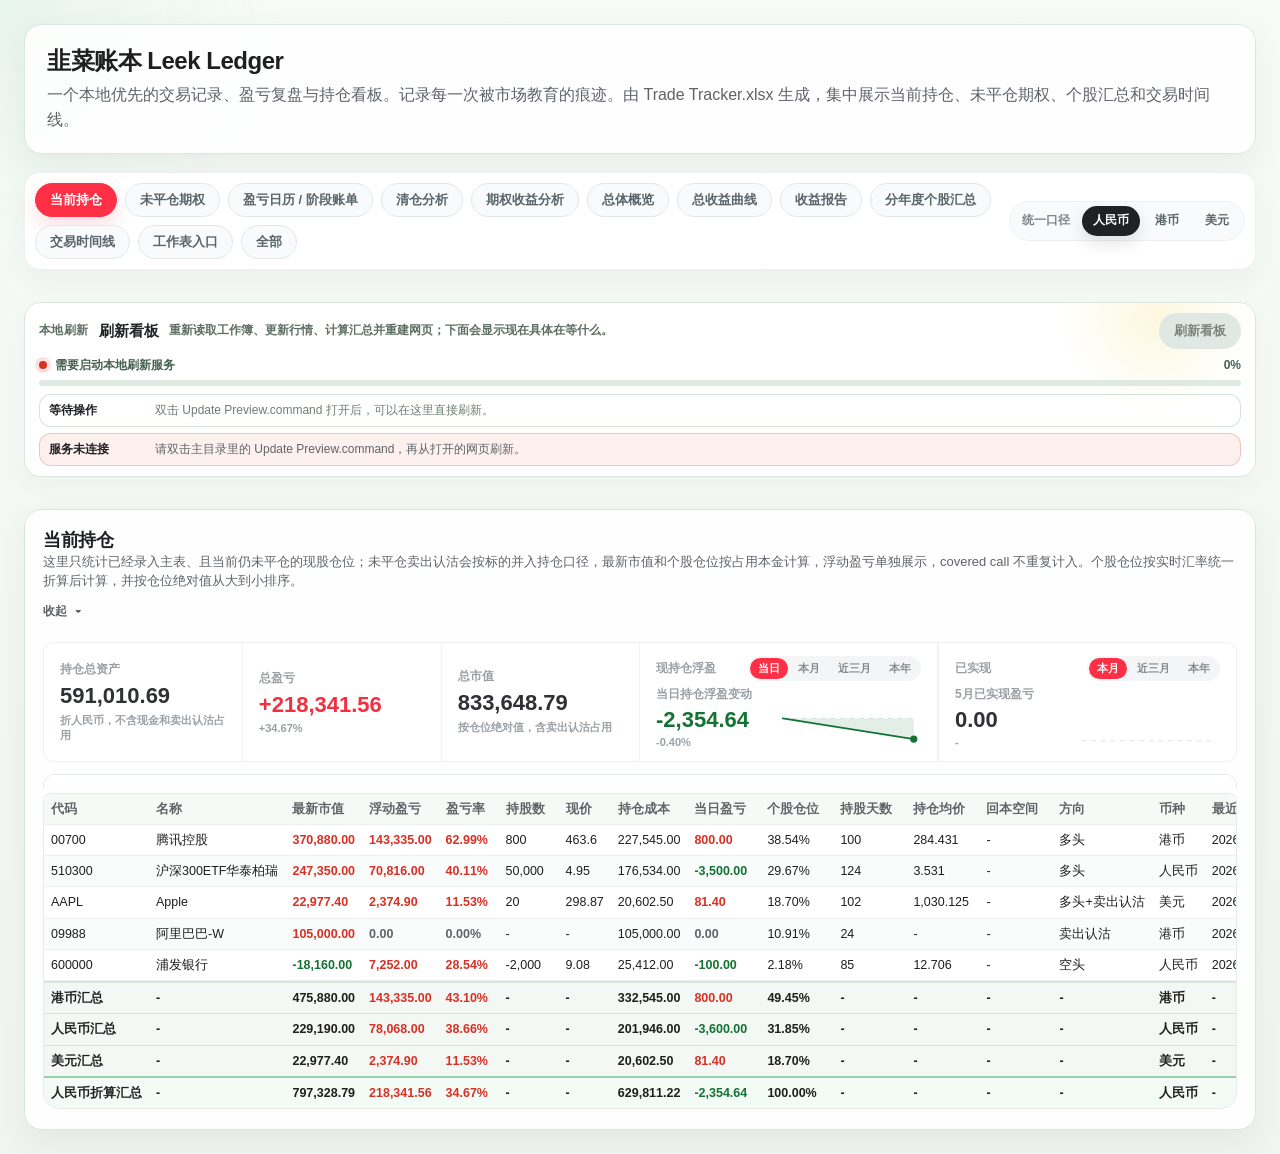
==== commit faf343af: "Sync benchmark cache writes" ====
--- a/.trade-tracker/preview/index.html
+++ b/.trade-tracker/preview/index.html
@@ -591,8 +591,8 @@
 
 <script>
 (function setupDashboardReportingCurrency() {
-  const currencyOptions = [{"label":"人民币","rateToCny":1.0},{"label":"港币","rateToCny":0.8664},{"label":"美元","rateToCny":6.7872}];
-  const fxRatesToCny = {"人民币":1.0,"港币":0.8664,"美元":6.7872};
+  const currencyOptions = [{"label":"人民币","rateToCny":1.0},{"label":"港币","rateToCny":0.8662},{"label":"美元","rateToCny":6.7863}];
+  const fxRatesToCny = {"人民币":1.0,"港币":0.8662,"美元":6.7863};
   window.tradeTrackerFxRatesToCny = Object.assign({}, window.tradeTrackerFxRatesToCny || {}, fxRatesToCny);
 
   function ready(callback) {
@@ -737,11 +737,11 @@
 
             <div class="holdings-account-panel">
               <div class="holdings-account-grid">
-                <div class="holdings-account-metric holdings-account-stat"><span class="holdings-account-label">持仓总资产</span><strong class="holdings-account-value" data-reporting-money-cny="593851.345280" data-reporting-money-sign="false">593,851.35</strong><span data-reporting-note-template="折{currency}，不含现金和卖出认沽占用">折人民币，不含现金和卖出认沽占用</span></div>
-                <div class="holdings-account-metric holdings-account-stat"><span class="holdings-account-label">总盈亏</span><strong class="holdings-account-value value-positive" data-reporting-money-cny="221133.469280" data-reporting-money-sign="true">+221,133.47</strong><span>+35.11%</span></div>
-                <div class="holdings-account-metric holdings-account-stat"><span class="holdings-account-label">总市值</span><strong class="holdings-account-value" data-reporting-money-cny="836125.745280" data-reporting-money-sign="false">836,125.75</strong><span>按仓位绝对值，含卖出认沽占用</span></div>
-                <div class="holdings-account-metric holdings-account-trend holdings-month-metric" data-holdings-reference-card data-holdings-range-card><div class="holdings-realized-head"><span class="holdings-month-label">现持仓浮盈</span><div class="holdings-range-tabs" aria-label="选择现持仓浮盈区间"><button type="button" class="holdings-range-tab is-active" data-holdings-range="day">当日</button><button type="button" class="holdings-range-tab" data-holdings-range="month">本月</button><button type="button" class="holdings-range-tab" data-holdings-range="three-month">近三月</button><button type="button" class="holdings-range-tab" data-holdings-range="year">本年</button></div></div><div class="holdings-realized-range is-active" data-holdings-range-panel="day"><div class="holdings-realized-text"><span class="holdings-account-label">当日持仓浮盈变动</span><strong class="holdings-account-value value-positive" data-reporting-money-cny="406.702080" data-reporting-money-sign="true">+406.70</strong><span>+0.07%</span></div><svg class="holdings-month-sparkline holdings-month-sparkline-positive" viewBox="0 0 150 38" aria-hidden="true"><line class="holdings-sparkline-axis" x1="5" y1="28.28" x2="142" y2="28.28"></line><path class="holdings-sparkline-area" d="M 5.00 28.28 L 142.00 6.72 L 142.00 28.28 L 5.00 28.28 Z"></path><path class="holdings-sparkline-line" d="M 5.00 28.28 L 142.00 6.72"></path><circle class="holdings-sparkline-dot" cx="142.00" cy="6.72" r="3.8"></circle></svg></div><div class="holdings-realized-range" data-holdings-range-panel="month"><div class="holdings-realized-text"><span class="holdings-account-label">5月现持仓浮盈</span><strong class="holdings-account-value value-positive" data-reporting-money-cny="13336.663132" data-reporting-money-sign="true">+13,336.66</strong><span>+3.12%</span></div><svg class="holdings-month-sparkline holdings-month-sparkline-positive" viewBox="0 0 150 38" aria-hidden="true"><line class="holdings-sparkline-axis" x1="5" y1="28.28" x2="142" y2="28.28"></line><path class="holdings-sparkline-area" d="M 5.00 28.28 L 36.62 23.18 L 47.15 22.46 L 57.69 26.57 L 68.23 8.23 L 78.77 15.70 L 110.38 17.28 L 120.92 24.93 L 131.46 13.62 L 142.00 6.72 L 142.00 28.28 L 5.00 28.28 Z"></path><path class="holdings-sparkline-line" d="M 5.00 28.28 L 36.62 23.18 L 47.15 22.46 L 57.69 26.57 L 68.23 8.23 L 78.77 15.70 L 110.38 17.28 L 120.92 24.93 L 131.46 13.62 L 142.00 6.72"></path><circle class="holdings-sparkline-dot" cx="142.00" cy="6.72" r="3.8"></circle></svg></div><div class="holdings-realized-range" data-holdings-range-panel="three-month"><div class="holdings-realized-text"><span class="holdings-account-label">近三月现持仓浮盈</span><strong class="holdings-account-value value-negative" data-reporting-money-cny="-13764.914874" data-reporting-money-sign="true">-13,764.91</strong><span>-3.22%</span></div><svg class="holdings-month-sparkline holdings-month-sparkline-negative" viewBox="0 0 150 38" aria-hidden="true"><line class="holdings-sparkline-axis" x1="5" y1="14.58" x2="142" y2="14.58"></line><path class="holdings-sparkline-area" d="M 5.00 14.58 L 8.08 14.34 L 9.62 13.96 L 11.16 13.95 L 12.70 14.13 L 14.24 16.56 L 18.85 12.67 L 20.39 14.12 L 21.93 12.77 L 23.47 15.55 L 25.01 14.69 L 29.63 15.35 L 31.17 17.32 L 32.71 19.53 L 34.25 19.96 L 35.79 15.88 L 40.40 17.11 L 41.94 7.26 L 43.48 7.22 L 45.02 9.13 L 46.56 9.51 L 51.18 6.72 L 52.72 9.33 L 54.26 9.13 L 55.80 19.18 L 57.34 20.79 L 61.96 25.14 L 63.49 20.69 L 65.03 21.60 L 66.57 24.88 L 68.11 25.23 L 72.73 28.28 L 74.27 28.12 L 75.81 23.85 L 77.35 26.38 L 78.89 26.90 L 83.51 26.76 L 85.04 27.05 L 86.58 19.70 L 88.12 19.91 L 89.66 19.63 L 94.28 22.96 L 95.82 21.31 L 97.36 19.93 L 98.90 14.80 L 100.44 16.06 L 105.06 12.56 L 106.60 13.48 L 108.13 16.06 L 109.67 18.27 L 111.21 19.08 L 115.83 22.71 L 117.37 23.92 L 118.91 21.79 L 120.45 24.33 L 121.99 23.91 L 126.61 22.83 L 128.15 22.68 L 129.69 23.55 L 131.22 19.64 L 132.76 21.23 L 137.38 21.57 L 138.92 23.20 L 140.46 20.79 L 142.00 19.32 L 142.00 14.58 L 5.00 14.58 Z"></path><path class="holdings-sparkline-line" d="M 5.00 14.58 L 8.08 14.34 L 9.62 13.96 L 11.16 13.95 L 12.70 14.13 L 14.24 16.56 L 18.85 12.67 L 20.39 14.12 L 21.93 12.77 L 23.47 15.55 L 25.01 14.69 L 29.63 15.35 L 31.17 17.32 L 32.71 19.53 L 34.25 19.96 L 35.79 15.88 L 40.40 17.11 L 41.94 7.26 L 43.48 7.22 L 45.02 9.13 L 46.56 9.51 L 51.18 6.72 L 52.72 9.33 L 54.26 9.13 L 55.80 19.18 L 57.34 20.79 L 61.96 25.14 L 63.49 20.69 L 65.03 21.60 L 66.57 24.88 L 68.11 25.23 L 72.73 28.28 L 74.27 28.12 L 75.81 23.85 L 77.35 26.38 L 78.89 26.90 L 83.51 26.76 L 85.04 27.05 L 86.58 19.70 L 88.12 19.91 L 89.66 19.63 L 94.28 22.96 L 95.82 21.31 L 97.36 19.93 L 98.90 14.80 L 100.44 16.06 L 105.06 12.56 L 106.60 13.48 L 108.13 16.06 L 109.67 18.27 L 111.21 19.08 L 115.83 22.71 L 117.37 23.92 L 118.91 21.79 L 120.45 24.33 L 121.99 23.91 L 126.61 22.83 L 128.15 22.68 L 129.69 23.55 L 131.22 19.64 L 132.76 21.23 L 137.38 21.57 L 138.92 23.20 L 140.46 20.79 L 142.00 19.32"></path><circle class="holdings-sparkline-dot" cx="142.00" cy="19.32" r="3.8"></circle></svg></div><div class="holdings-realized-range" data-holdings-range-panel="year"><div class="holdings-realized-text"><span class="holdings-account-label">本年现持仓浮盈</span><strong class="holdings-account-value value-positive" data-reporting-money-cny="221133.469280" data-reporting-money-sign="true">+221,133.47</strong><span>+51.79%</span></div><svg class="holdings-month-sparkline holdings-month-sparkline-positive" viewBox="0 0 150 38" aria-hidden="true"><line class="holdings-sparkline-axis" x1="5" y1="28.27" x2="142" y2="28.27"></line><path class="holdings-sparkline-area" d="M 5.00 28.27 L 14.27 28.28 L 16.33 23.04 L 17.36 23.11 L 18.39 23.23 L 19.42 23.19 L 20.45 23.26 L 23.54 23.74 L 24.57 23.80 L 25.60 23.77 L 26.63 23.78 L 27.66 23.88 L 30.75 23.84 L 31.78 23.85 L 32.81 23.79 L 33.84 23.62 L 34.87 23.85 L 36.93 23.85 L 37.96 23.32 L 38.99 6.72 L 40.02 7.75 L 41.05 7.84 L 42.08 8.54 L 45.17 7.58 L 46.20 8.06 L 47.23 8.25 L 48.26 9.07 L 49.29 9.55 L 52.38 9.50 L 53.41 9.41 L 54.44 9.41 L 55.47 9.45 L 56.50 10.01 L 59.59 9.11 L 60.62 9.45 L 61.65 9.13 L 62.68 9.78 L 63.71 9.58 L 66.80 9.73 L 67.83 10.19 L 68.86 10.70 L 69.89 10.80 L 70.92 9.85 L 74.02 10.14 L 75.05 7.86 L 76.08 7.85 L 77.11 8.29 L 78.14 8.38 L 81.23 7.73 L 82.26 8.34 L 83.29 8.29 L 84.32 10.62 L 85.35 10.99 L 88.44 12.00 L 89.47 10.97 L 90.50 11.17 L 91.53 11.94 L 92.56 12.02 L 95.65 12.72 L 96.68 12.69 L 97.71 11.70 L 98.74 12.28 L 99.77 12.40 L 102.86 12.37 L 103.89 12.44 L 104.92 10.74 L 105.95 10.79 L 106.98 10.72 L 110.07 11.49 L 111.10 11.11 L 112.13 10.79 L 113.16 9.60 L 114.19 9.89 L 117.28 9.08 L 118.31 9.30 L 119.34 9.89 L 120.37 10.41 L 121.40 10.59 L 124.49 11.43 L 125.52 11.71 L 126.55 11.22 L 127.58 11.81 L 128.61 11.71 L 131.70 11.46 L 132.73 11.42 L 133.76 11.63 L 134.79 10.72 L 135.82 11.09 L 138.91 11.17 L 139.94 11.55 L 140.97 10.99 L 142.00 10.65 L 142.00 28.27 L 5.00 28.27 Z"></path><path class="holdings-sparkline-line" d="M 5.00 28.27 L 14.27 28.28 L 16.33 23.04 L 17.36 23.11 L 18.39 23.23 L 19.42 23.19 L 20.45 23.26 L 23.54 23.74 L 24.57 23.80 L 25.60 23.77 L 26.63 23.78 L 27.66 23.88 L 30.75 23.84 L 31.78 23.85 L 32.81 23.79 L 33.84 23.62 L 34.87 23.85 L 36.93 23.85 L 37.96 23.32 L 38.99 6.72 L 40.02 7.75 L 41.05 7.84 L 42.08 8.54 L 45.17 7.58 L 46.20 8.06 L 47.23 8.25 L 48.26 9.07 L 49.29 9.55 L 52.38 9.50 L 53.41 9.41 L 54.44 9.41 L 55.47 9.45 L 56.50 10.01 L 59.59 9.11 L 60.62 9.45 L 61.65 9.13 L 62.68 9.78 L 63.71 9.58 L 66.80 9.73 L 67.83 10.19 L 68.86 10.70 L 69.89 10.80 L 70.92 9.85 L 74.02 10.14 L 75.05 7.86 L 76.08 7.85 L 77.11 8.29 L 78.14 8.38 L 81.23 7.73 L 82.26 8.34 L 83.29 8.29 L 84.32 10.62 L 85.35 10.99 L 88.44 12.00 L 89.47 10.97 L 90.50 11.17 L 91.53 11.94 L 92.56 12.02 L 95.65 12.72 L 96.68 12.69 L 97.71 11.70 L 98.74 12.28 L 99.77 12.40 L 102.86 12.37 L 103.89 12.44 L 104.92 10.74 L 105.95 10.79 L 106.98 10.72 L 110.07 11.49 L 111.10 11.11 L 112.13 10.79 L 113.16 9.60 L 114.19 9.89 L 117.28 9.08 L 118.31 9.30 L 119.34 9.89 L 120.37 10.41 L 121.40 10.59 L 124.49 11.43 L 125.52 11.71 L 126.55 11.22 L 127.58 11.81 L 128.61 11.71 L 131.70 11.46 L 132.73 11.42 L 133.76 11.63 L 134.79 10.72 L 135.82 11.09 L 138.91 11.17 L 139.94 11.55 L 140.97 10.99 L 142.00 10.65"></path><circle class="holdings-sparkline-dot" cx="142.00" cy="10.65" r="3.8"></circle></svg></div></div>
-                <div class="holdings-account-metric holdings-account-trend holdings-month-metric" data-holdings-range-card><div class="holdings-realized-head"><span class="holdings-month-label">已实现</span><div class="holdings-range-tabs" aria-label="选择已实现盈亏区间"><button type="button" class="holdings-range-tab is-active" data-holdings-range="month">本月</button><button type="button" class="holdings-range-tab" data-holdings-range="three-month">近三月</button><button type="button" class="holdings-range-tab" data-holdings-range="year">本年</button></div></div><div class="holdings-realized-range is-active" data-holdings-range-panel="month"><div class="holdings-realized-text"><span class="holdings-account-label">5月已实现盈亏</span><strong class="holdings-account-value value-zero" data-reporting-money-cny="0.000000" data-reporting-money-sign="true">0.00</strong><span>-</span></div><svg class="holdings-month-sparkline" viewBox="0 0 150 38" aria-hidden="true"><line class="holdings-sparkline-axis" x1="5" y1="30" x2="142" y2="30"></line></svg></div><div class="holdings-realized-range" data-holdings-range-panel="three-month"><div class="holdings-realized-text"><span class="holdings-account-label">近三月已实现盈亏</span><strong class="holdings-account-value value-positive" data-reporting-money-cny="6393.372000" data-reporting-money-sign="true">+6,393.37</strong><span>+3.69%</span></div><svg class="holdings-month-sparkline holdings-month-sparkline-positive" viewBox="0 0 150 38" aria-hidden="true"><line class="holdings-sparkline-axis" x1="5" y1="28.28" x2="142" y2="28.28"></line><path class="holdings-sparkline-area" d="M 5.00 28.28 L 14.24 21.47 L 65.03 9.72 L 111.21 8.05 L 120.45 6.72 L 142.00 6.72 L 142.00 28.28 L 5.00 28.28 Z"></path><path class="holdings-sparkline-line" d="M 5.00 28.28 L 14.24 21.47 L 65.03 9.72 L 111.21 8.05 L 120.45 6.72 L 142.00 6.72"></path><circle class="holdings-sparkline-dot" cx="142.00" cy="6.72" r="3.8"></circle></svg></div><div class="holdings-realized-range" data-holdings-range-panel="year"><div class="holdings-realized-text"><span class="holdings-account-label">本年已实现盈亏</span><strong class="holdings-account-value value-positive" data-reporting-money-cny="6393.372000" data-reporting-money-sign="true">+6,393.37</strong><span>+3.69%</span></div><svg class="holdings-month-sparkline holdings-month-sparkline-positive" viewBox="0 0 150 38" aria-hidden="true"><line class="holdings-sparkline-axis" x1="5" y1="28.28" x2="142" y2="28.28"></line><path class="holdings-sparkline-area" d="M 5.00 28.28 L 56.50 21.47 L 90.50 9.72 L 121.40 8.05 L 127.58 6.72 L 142.00 6.72 L 142.00 28.28 L 5.00 28.28 Z"></path><path class="holdings-sparkline-line" d="M 5.00 28.28 L 56.50 21.47 L 90.50 9.72 L 121.40 8.05 L 127.58 6.72 L 142.00 6.72"></path><circle class="holdings-sparkline-dot" cx="142.00" cy="6.72" r="3.8"></circle></svg></div></div>
+                <div class="holdings-account-metric holdings-account-stat"><span class="holdings-account-label">持仓总资产</span><strong class="holdings-account-value" data-reporting-money-cny="591010.685620" data-reporting-money-sign="false">591,010.69</strong><span data-reporting-note-template="折{currency}，不含现金和卖出认沽占用">折人民币，不含现金和卖出认沽占用</span></div>
+                <div class="holdings-account-metric holdings-account-stat"><span class="holdings-account-label">总盈亏</span><strong class="holdings-account-value value-positive" data-reporting-money-cny="218341.560870" data-reporting-money-sign="true">+218,341.56</strong><span>+34.67%</span></div>
+                <div class="holdings-account-metric holdings-account-stat"><span class="holdings-account-label">总市值</span><strong class="holdings-account-value" data-reporting-money-cny="833648.785620" data-reporting-money-sign="false">833,648.79</strong><span>按仓位绝对值，含卖出认沽占用</span></div>
+                <div class="holdings-account-metric holdings-account-trend holdings-month-metric" data-holdings-reference-card data-holdings-range-card><div class="holdings-realized-head"><span class="holdings-month-label">现持仓浮盈</span><div class="holdings-range-tabs" aria-label="选择现持仓浮盈区间"><button type="button" class="holdings-range-tab is-active" data-holdings-range="day">当日</button><button type="button" class="holdings-range-tab" data-holdings-range="month">本月</button><button type="button" class="holdings-range-tab" data-holdings-range="three-month">近三月</button><button type="button" class="holdings-range-tab" data-holdings-range="year">本年</button></div></div><div class="holdings-realized-range is-active" data-holdings-range-panel="day"><div class="holdings-realized-text"><span class="holdings-account-label">当日持仓浮盈变动</span><strong class="holdings-account-value value-negative" data-reporting-money-cny="-2354.635180" data-reporting-money-sign="true">-2,354.64</strong><span>-0.40%</span></div><svg class="holdings-month-sparkline holdings-month-sparkline-negative" viewBox="0 0 150 38" aria-hidden="true"><line class="holdings-sparkline-axis" x1="5" y1="6.72" x2="142" y2="6.72"></line><path class="holdings-sparkline-area" d="M 5.00 6.72 L 142.00 28.28 L 142.00 6.72 L 5.00 6.72 Z"></path><path class="holdings-sparkline-line" d="M 5.00 6.72 L 142.00 28.28"></path><circle class="holdings-sparkline-dot" cx="142.00" cy="28.28" r="3.8"></circle></svg></div><div class="holdings-realized-range" data-holdings-range-panel="month"><div class="holdings-realized-text"><span class="holdings-account-label">5月现持仓浮盈</span><strong class="holdings-account-value value-positive" data-reporting-money-cny="10575.778992" data-reporting-money-sign="true">+10,575.78</strong><span>+2.48%</span></div><svg class="holdings-month-sparkline holdings-month-sparkline-positive" viewBox="0 0 150 38" aria-hidden="true"><line class="holdings-sparkline-axis" x1="5" y1="28.28" x2="142" y2="28.28"></line><path class="holdings-sparkline-area" d="M 5.00 28.28 L 36.62 22.80 L 47.15 22.03 L 57.69 26.44 L 68.23 6.72 L 78.77 14.75 L 110.38 16.45 L 120.92 24.67 L 131.46 12.52 L 142.00 9.90 L 142.00 28.28 L 5.00 28.28 Z"></path><path class="holdings-sparkline-line" d="M 5.00 28.28 L 36.62 22.80 L 47.15 22.03 L 57.69 26.44 L 68.23 6.72 L 78.77 14.75 L 110.38 16.45 L 120.92 24.67 L 131.46 12.52 L 142.00 9.90"></path><circle class="holdings-sparkline-dot" cx="142.00" cy="9.90" r="3.8"></circle></svg></div><div class="holdings-realized-range" data-holdings-range-panel="three-month"><div class="holdings-realized-text"><span class="holdings-account-label">近三月现持仓浮盈</span><strong class="holdings-account-value value-negative" data-reporting-money-cny="-16515.965494" data-reporting-money-sign="true">-16,515.97</strong><span>-3.87%</span></div><svg class="holdings-month-sparkline holdings-month-sparkline-negative" viewBox="0 0 150 38" aria-hidden="true"><line class="holdings-sparkline-axis" x1="5" y1="14.58" x2="142" y2="14.58"></line><path class="holdings-sparkline-area" d="M 5.00 14.58 L 8.08 14.34 L 9.62 13.96 L 11.16 13.95 L 12.70 14.13 L 14.24 16.56 L 18.85 12.67 L 20.39 14.12 L 21.93 12.77 L 23.47 15.55 L 25.01 14.69 L 29.63 15.35 L 31.17 17.32 L 32.71 19.53 L 34.25 19.96 L 35.79 15.88 L 40.40 17.11 L 41.94 7.26 L 43.48 7.22 L 45.02 9.13 L 46.56 9.51 L 51.18 6.72 L 52.72 9.33 L 54.26 9.13 L 55.80 19.18 L 57.34 20.79 L 61.96 25.14 L 63.49 20.69 L 65.03 21.60 L 66.57 24.88 L 68.11 25.23 L 72.73 28.28 L 74.27 28.12 L 75.81 23.85 L 77.35 26.38 L 78.89 26.90 L 83.51 26.76 L 85.04 27.05 L 86.58 19.70 L 88.12 19.91 L 89.66 19.63 L 94.28 22.96 L 95.82 21.31 L 97.36 19.92 L 98.90 14.80 L 100.44 16.05 L 105.06 12.56 L 106.60 13.48 L 108.13 16.06 L 109.67 18.27 L 111.21 19.07 L 115.83 22.71 L 117.37 23.92 L 118.91 21.79 L 120.45 24.32 L 121.99 23.91 L 126.61 22.83 L 128.15 22.67 L 129.69 23.55 L 131.22 19.64 L 132.76 21.23 L 137.38 21.57 L 138.92 23.20 L 140.46 20.79 L 142.00 20.27 L 142.00 14.58 L 5.00 14.58 Z"></path><path class="holdings-sparkline-line" d="M 5.00 14.58 L 8.08 14.34 L 9.62 13.96 L 11.16 13.95 L 12.70 14.13 L 14.24 16.56 L 18.85 12.67 L 20.39 14.12 L 21.93 12.77 L 23.47 15.55 L 25.01 14.69 L 29.63 15.35 L 31.17 17.32 L 32.71 19.53 L 34.25 19.96 L 35.79 15.88 L 40.40 17.11 L 41.94 7.26 L 43.48 7.22 L 45.02 9.13 L 46.56 9.51 L 51.18 6.72 L 52.72 9.33 L 54.26 9.13 L 55.80 19.18 L 57.34 20.79 L 61.96 25.14 L 63.49 20.69 L 65.03 21.60 L 66.57 24.88 L 68.11 25.23 L 72.73 28.28 L 74.27 28.12 L 75.81 23.85 L 77.35 26.38 L 78.89 26.90 L 83.51 26.76 L 85.04 27.05 L 86.58 19.70 L 88.12 19.91 L 89.66 19.63 L 94.28 22.96 L 95.82 21.31 L 97.36 19.92 L 98.90 14.80 L 100.44 16.05 L 105.06 12.56 L 106.60 13.48 L 108.13 16.06 L 109.67 18.27 L 111.21 19.07 L 115.83 22.71 L 117.37 23.92 L 118.91 21.79 L 120.45 24.32 L 121.99 23.91 L 126.61 22.83 L 128.15 22.67 L 129.69 23.55 L 131.22 19.64 L 132.76 21.23 L 137.38 21.57 L 138.92 23.20 L 140.46 20.79 L 142.00 20.27"></path><circle class="holdings-sparkline-dot" cx="142.00" cy="20.27" r="3.8"></circle></svg></div><div class="holdings-realized-range" data-holdings-range-panel="year"><div class="holdings-realized-text"><span class="holdings-account-label">本年现持仓浮盈</span><strong class="holdings-account-value value-positive" data-reporting-money-cny="218341.560870" data-reporting-money-sign="true">+218,341.56</strong><span>+51.14%</span></div><svg class="holdings-month-sparkline holdings-month-sparkline-positive" viewBox="0 0 150 38" aria-hidden="true"><line class="holdings-sparkline-axis" x1="5" y1="28.27" x2="142" y2="28.27"></line><path class="holdings-sparkline-area" d="M 5.00 28.27 L 14.27 28.28 L 16.33 23.04 L 17.36 23.11 L 18.39 23.23 L 19.42 23.19 L 20.45 23.26 L 23.54 23.74 L 24.57 23.80 L 25.60 23.77 L 26.63 23.78 L 27.66 23.88 L 30.75 23.84 L 31.78 23.85 L 32.81 23.79 L 33.84 23.62 L 34.87 23.85 L 36.93 23.85 L 37.96 23.32 L 38.99 6.72 L 40.02 7.75 L 41.05 7.84 L 42.08 8.54 L 45.17 7.58 L 46.20 8.06 L 47.23 8.25 L 48.26 9.07 L 49.29 9.55 L 52.38 9.50 L 53.41 9.41 L 54.44 9.41 L 55.47 9.45 L 56.50 10.01 L 59.59 9.11 L 60.62 9.44 L 61.65 9.13 L 62.68 9.78 L 63.71 9.58 L 66.80 9.73 L 67.83 10.18 L 68.86 10.70 L 69.89 10.80 L 70.92 9.85 L 74.02 10.14 L 75.05 7.86 L 76.08 7.85 L 77.11 8.29 L 78.14 8.38 L 81.23 7.73 L 82.26 8.34 L 83.29 8.29 L 84.32 10.62 L 85.35 10.99 L 88.44 12.00 L 89.47 10.97 L 90.50 11.17 L 91.53 11.94 L 92.56 12.02 L 95.65 12.72 L 96.68 12.69 L 97.71 11.70 L 98.74 12.28 L 99.77 12.40 L 102.86 12.37 L 103.89 12.44 L 104.92 10.74 L 105.95 10.79 L 106.98 10.72 L 110.07 11.49 L 111.10 11.11 L 112.13 10.79 L 113.16 9.60 L 114.19 9.89 L 117.28 9.08 L 118.31 9.30 L 119.34 9.89 L 120.37 10.40 L 121.40 10.59 L 124.49 11.43 L 125.52 11.71 L 126.55 11.22 L 127.58 11.81 L 128.61 11.71 L 131.70 11.46 L 132.73 11.42 L 133.76 11.63 L 134.79 10.72 L 135.82 11.09 L 138.91 11.17 L 139.94 11.55 L 140.97 10.99 L 142.00 10.87 L 142.00 28.27 L 5.00 28.27 Z"></path><path class="holdings-sparkline-line" d="M 5.00 28.27 L 14.27 28.28 L 16.33 23.04 L 17.36 23.11 L 18.39 23.23 L 19.42 23.19 L 20.45 23.26 L 23.54 23.74 L 24.57 23.80 L 25.60 23.77 L 26.63 23.78 L 27.66 23.88 L 30.75 23.84 L 31.78 23.85 L 32.81 23.79 L 33.84 23.62 L 34.87 23.85 L 36.93 23.85 L 37.96 23.32 L 38.99 6.72 L 40.02 7.75 L 41.05 7.84 L 42.08 8.54 L 45.17 7.58 L 46.20 8.06 L 47.23 8.25 L 48.26 9.07 L 49.29 9.55 L 52.38 9.50 L 53.41 9.41 L 54.44 9.41 L 55.47 9.45 L 56.50 10.01 L 59.59 9.11 L 60.62 9.44 L 61.65 9.13 L 62.68 9.78 L 63.71 9.58 L 66.80 9.73 L 67.83 10.18 L 68.86 10.70 L 69.89 10.80 L 70.92 9.85 L 74.02 10.14 L 75.05 7.86 L 76.08 7.85 L 77.11 8.29 L 78.14 8.38 L 81.23 7.73 L 82.26 8.34 L 83.29 8.29 L 84.32 10.62 L 85.35 10.99 L 88.44 12.00 L 89.47 10.97 L 90.50 11.17 L 91.53 11.94 L 92.56 12.02 L 95.65 12.72 L 96.68 12.69 L 97.71 11.70 L 98.74 12.28 L 99.77 12.40 L 102.86 12.37 L 103.89 12.44 L 104.92 10.74 L 105.95 10.79 L 106.98 10.72 L 110.07 11.49 L 111.10 11.11 L 112.13 10.79 L 113.16 9.60 L 114.19 9.89 L 117.28 9.08 L 118.31 9.30 L 119.34 9.89 L 120.37 10.40 L 121.40 10.59 L 124.49 11.43 L 125.52 11.71 L 126.55 11.22 L 127.58 11.81 L 128.61 11.71 L 131.70 11.46 L 132.73 11.42 L 133.76 11.63 L 134.79 10.72 L 135.82 11.09 L 138.91 11.17 L 139.94 11.55 L 140.97 10.99 L 142.00 10.87"></path><circle class="holdings-sparkline-dot" cx="142.00" cy="10.87" r="3.8"></circle></svg></div></div>
+                <div class="holdings-account-metric holdings-account-trend holdings-month-metric" data-holdings-range-card><div class="holdings-realized-head"><span class="holdings-month-label">已实现</span><div class="holdings-range-tabs" aria-label="选择已实现盈亏区间"><button type="button" class="holdings-range-tab is-active" data-holdings-range="month">本月</button><button type="button" class="holdings-range-tab" data-holdings-range="three-month">近三月</button><button type="button" class="holdings-range-tab" data-holdings-range="year">本年</button></div></div><div class="holdings-realized-range is-active" data-holdings-range-panel="month"><div class="holdings-realized-text"><span class="holdings-account-label">5月已实现盈亏</span><strong class="holdings-account-value value-zero" data-reporting-money-cny="0.000000" data-reporting-money-sign="true">0.00</strong><span>-</span></div><svg class="holdings-month-sparkline" viewBox="0 0 150 38" aria-hidden="true"><line class="holdings-sparkline-axis" x1="5" y1="30" x2="142" y2="30"></line></svg></div><div class="holdings-realized-range" data-holdings-range-panel="three-month"><div class="holdings-realized-text"><span class="holdings-account-label">近三月已实现盈亏</span><strong class="holdings-account-value value-positive" data-reporting-money-cny="6392.989250" data-reporting-money-sign="true">+6,392.99</strong><span>+3.69%</span></div><svg class="holdings-month-sparkline holdings-month-sparkline-positive" viewBox="0 0 150 38" aria-hidden="true"><line class="holdings-sparkline-axis" x1="5" y1="28.28" x2="142" y2="28.28"></line><path class="holdings-sparkline-area" d="M 5.00 28.28 L 14.24 21.47 L 65.03 9.72 L 111.21 8.05 L 120.45 6.72 L 142.00 6.72 L 142.00 28.28 L 5.00 28.28 Z"></path><path class="holdings-sparkline-line" d="M 5.00 28.28 L 14.24 21.47 L 65.03 9.72 L 111.21 8.05 L 120.45 6.72 L 142.00 6.72"></path><circle class="holdings-sparkline-dot" cx="142.00" cy="6.72" r="3.8"></circle></svg></div><div class="holdings-realized-range" data-holdings-range-panel="year"><div class="holdings-realized-text"><span class="holdings-account-label">本年已实现盈亏</span><strong class="holdings-account-value value-positive" data-reporting-money-cny="6392.989250" data-reporting-money-sign="true">+6,392.99</strong><span>+3.69%</span></div><svg class="holdings-month-sparkline holdings-month-sparkline-positive" viewBox="0 0 150 38" aria-hidden="true"><line class="holdings-sparkline-axis" x1="5" y1="28.28" x2="142" y2="28.28"></line><path class="holdings-sparkline-area" d="M 5.00 28.28 L 56.50 21.47 L 90.50 9.72 L 121.40 8.05 L 127.58 6.72 L 142.00 6.72 L 142.00 28.28 L 5.00 28.28 Z"></path><path class="holdings-sparkline-line" d="M 5.00 28.28 L 56.50 21.47 L 90.50 9.72 L 121.40 8.05 L 127.58 6.72 L 142.00 6.72"></path><circle class="holdings-sparkline-dot" cx="142.00" cy="6.72" r="3.8"></circle></svg></div></div>
               </div>
             </div>
 
@@ -771,7 +771,7 @@
     <tbody>
 
 
-      <tr><td class="text">00700</td><td class="text">腾讯控股</td><td class="value-positive money" data-sort-value="324241.536">374,240.00</td><td class="value-positive money" data-sort-value="146695">146,695.00</td><td class="value-positive percent" data-sort-value="0.644685666571">64.47%</td><td class="num" data-sort-value="800">800</td><td class="money" data-sort-value="467.8">467.8</td><td class="money" data-sort-value="227545">227,545.00</td><td class="value-positive money" data-sort-value="4160">4,160.00</td><td class="percent" data-sort-value="0.38779039855">38.78%</td><td class="num" data-sort-value="100">100</td><td class="money" data-sort-value="284.43125">284.431</td><td class="percent">-</td><td class="text">多头</td><td class="ccy">港币</td><td class="text">2026/02/03</td></tr><tr><td class="text">510300</td><td class="text">沪深300ETF华泰柏瑞</td><td class="value-positive money" data-sort-value="247000">247,000.00</td><td class="value-positive money" data-sort-value="70466">70,466.00</td><td class="value-positive percent" data-sort-value="0.399163900438">39.92%</td><td class="num" data-sort-value="50000">50,000</td><td class="money" data-sort-value="4.94">4.94</td><td class="money" data-sort-value="176534">176,534.00</td><td class="value-negative money" data-sort-value="-3850">-3,850.00</td><td class="percent" data-sort-value="0.295410111929">29.54%</td><td class="num" data-sort-value="124">124</td><td class="money" data-sort-value="3.53068">3.531</td><td class="percent">-</td><td class="text">多头</td><td class="ccy">人民币</td><td class="text">2026/01/10</td></tr><tr><td class="text">AAPL</td><td class="text">Apple</td><td class="value-positive money" data-sort-value="155952.20928">22,977.40</td><td class="value-positive money" data-sort-value="2374.9">2,374.90</td><td class="value-positive percent" data-sort-value="0.115272418396">11.53%</td><td class="num" data-sort-value="20">20</td><td class="money" data-sort-value="298.87">298.87</td><td class="money" data-sort-value="20602.5">20,602.50</td><td class="value-positive money" data-sort-value="81.4">81.40</td><td class="percent" data-sort-value="0.186517650198">18.65%</td><td class="num" data-sort-value="102">102</td><td class="money" data-sort-value="1030.125">1,030.125</td><td class="percent">-</td><td class="text">多头+卖出认沽</td><td class="ccy">美元</td><td class="text">2026/02/01</td></tr><tr><td class="text">09988</td><td class="text">阿里巴巴-W</td><td class="value-positive money" data-sort-value="90972">105,000.00</td><td class=" money" data-sort-value="0">0.00</td><td class=" percent" data-sort-value="0">0.00%</td><td class="num">-</td><td class="money">-</td><td class="money" data-sort-value="105000">105,000.00</td><td class=" money" data-sort-value="0">0.00</td><td class="percent" data-sort-value="0.108801816609">10.88%</td><td class="num" data-sort-value="24">24</td><td class="money">-</td><td class="percent">-</td><td class="text">卖出认沽</td><td class="ccy">港币</td><td class="text">2026/04/20</td></tr><tr><td class="text">600000</td><td class="text">浦发银行</td><td class="value-negative money" data-sort-value="-17960">-17,960.00</td><td class="value-positive money" data-sort-value="7452">7,452.00</td><td class="value-positive percent" data-sort-value="0.293247284747">29.32%</td><td class="num" data-sort-value="-2000">-2,000</td><td class="money" data-sort-value="8.98">8.98</td><td class="money" data-sort-value="25412">25,412.00</td><td class="value-positive money" data-sort-value="100">100.00</td><td class="percent" data-sort-value="0.0214800227136">2.15%</td><td class="num" data-sort-value="85">85</td><td class="money" data-sort-value="12.706">12.706</td><td class="percent">-</td><td class="text">空头</td><td class="ccy">人民币</td><td class="text">2026/02/18</td></tr>
+      <tr><td class="text">00700</td><td class="text">腾讯控股</td><td class="value-positive money" data-sort-value="321256.256">370,880.00</td><td class="value-positive money" data-sort-value="143335">143,335.00</td><td class="value-positive percent" data-sort-value="0.629919356611">62.99%</td><td class="num" data-sort-value="800">800</td><td class="money" data-sort-value="463.6">463.6</td><td class="money" data-sort-value="227545">227,545.00</td><td class="value-positive money" data-sort-value="800">800.00</td><td class="percent" data-sort-value="0.385361631351">38.54%</td><td class="num" data-sort-value="100">100</td><td class="money" data-sort-value="284.43125">284.431</td><td class="percent">-</td><td class="text">多头</td><td class="ccy">港币</td><td class="text">2026/02/03</td></tr><tr><td class="text">510300</td><td class="text">沪深300ETF华泰柏瑞</td><td class="value-positive money" data-sort-value="247350">247,350.00</td><td class="value-positive money" data-sort-value="70816">70,816.00</td><td class="value-positive percent" data-sort-value="0.40114652135">40.11%</td><td class="num" data-sort-value="50000">50,000</td><td class="money" data-sort-value="4.95">4.95</td><td class="money" data-sort-value="176534">176,534.00</td><td class="value-negative money" data-sort-value="-3500">-3,500.00</td><td class="percent" data-sort-value="0.296707683459">29.67%</td><td class="num" data-sort-value="124">124</td><td class="money" data-sort-value="3.53068">3.531</td><td class="percent">-</td><td class="text">多头</td><td class="ccy">人民币</td><td class="text">2026/01/10</td></tr><tr><td class="text">AAPL</td><td class="text">Apple</td><td class="value-positive money" data-sort-value="155931.52962">22,977.40</td><td class="value-positive money" data-sort-value="2374.9">2,374.90</td><td class="value-positive percent" data-sort-value="0.115272418396">11.53%</td><td class="num" data-sort-value="20">20</td><td class="money" data-sort-value="298.87">298.87</td><td class="money" data-sort-value="20602.5">20,602.50</td><td class="value-positive money" data-sort-value="81.4">81.40</td><td class="percent" data-sort-value="0.187047030248">18.70%</td><td class="num" data-sort-value="102">102</td><td class="money" data-sort-value="1030.125">1,030.125</td><td class="percent">-</td><td class="text">多头+卖出认沽</td><td class="ccy">美元</td><td class="text">2026/02/01</td></tr><tr><td class="text">09988</td><td class="text">阿里巴巴-W</td><td class="value-positive money" data-sort-value="90951">105,000.00</td><td class=" money" data-sort-value="0">0.00</td><td class=" percent" data-sort-value="0">0.00%</td><td class="num">-</td><td class="money">-</td><td class="money" data-sort-value="105000">105,000.00</td><td class=" money" data-sort-value="0">0.00</td><td class="percent" data-sort-value="0.109099901024">10.91%</td><td class="num" data-sort-value="24">24</td><td class="money">-</td><td class="percent">-</td><td class="text">卖出认沽</td><td class="ccy">港币</td><td class="text">2026/04/20</td></tr><tr><td class="text">600000</td><td class="text">浦发银行</td><td class="value-negative money" data-sort-value="-18160">-18,160.00</td><td class="value-positive money" data-sort-value="7252">7,252.00</td><td class="value-positive percent" data-sort-value="0.28537698725">28.54%</td><td class="num" data-sort-value="-2000">-2,000</td><td class="money" data-sort-value="9.08">9.08</td><td class="money" data-sort-value="25412">25,412.00</td><td class="value-negative money" data-sort-value="-100">-100.00</td><td class="percent" data-sort-value="0.021783753918">2.18%</td><td class="num" data-sort-value="85">85</td><td class="money" data-sort-value="12.706">12.706</td><td class="percent">-</td><td class="text">空头</td><td class="ccy">人民币</td><td class="text">2026/02/18</td></tr>
 
 
     </tbody>
@@ -798,7 +798,7 @@
     </thead>
     <tbody>
 
-      <tr><td class="text">AAPL</td><td class="text">Apple</td><td class="text">卖出</td><td class="text">认沽</td><td class="text">2026/04/10</td><td class="text">2026/05/17</td><td class="text" data-sort-value="170">170</td><td class="num" data-sort-value="1">1</td><td class="num" data-sort-value="100">100</td><td class="money" data-sort-value="2.4">2.4</td><td class="money">-</td><td class="money">-</td><td class="money" data-sort-value="17000">17,000.00</td><td class="ccy">美元</td></tr><tr><td class="text">00700</td><td class="text">腾讯控股</td><td class="text">卖出</td><td class="text">认购</td><td class="text">2026/04/15</td><td class="text">2026/05/28</td><td class="text" data-sort-value="360">360</td><td class="num" data-sort-value="4">4</td><td class="num" data-sort-value="100">100</td><td class="money" data-sort-value="1.2">1.2</td><td class="money" data-sort-value="108.245">108.245</td><td class="value-negative money" data-sort-value="-42853">-42,853.00</td><td class="money" data-sort-value="114000">114,000.00</td><td class="ccy">港币</td></tr><tr><td class="text">09988</td><td class="text">阿里巴巴-W</td><td class="text">卖出</td><td class="text">认沽</td><td class="text">2026/04/20</td><td class="text">2026/05/28</td><td class="text" data-sort-value="70">70</td><td class="num" data-sort-value="3">3</td><td class="num" data-sort-value="500">500</td><td class="money" data-sort-value="0.8">0.8</td><td class="money">-</td><td class="money">-</td><td class="money" data-sort-value="105000">105,000.00</td><td class="ccy">港币</td></tr>
+      <tr><td class="text">AAPL</td><td class="text">Apple</td><td class="text">卖出</td><td class="text">认沽</td><td class="text">2026/04/10</td><td class="text">2026/05/17</td><td class="text" data-sort-value="170">170</td><td class="num" data-sort-value="1">1</td><td class="num" data-sort-value="100">100</td><td class="money" data-sort-value="2.4">2.4</td><td class="money">-</td><td class="money">-</td><td class="money" data-sort-value="17000">17,000.00</td><td class="ccy">美元</td></tr><tr><td class="text">00700</td><td class="text">腾讯控股</td><td class="text">卖出</td><td class="text">认购</td><td class="text">2026/04/15</td><td class="text">2026/05/28</td><td class="text" data-sort-value="360">360</td><td class="num" data-sort-value="4">4</td><td class="num" data-sort-value="100">100</td><td class="money" data-sort-value="1.2">1.2</td><td class="money" data-sort-value="104.24">104.24</td><td class="value-negative money" data-sort-value="-41251">-41,251.00</td><td class="money" data-sort-value="114000">114,000.00</td><td class="ccy">港币</td></tr><tr><td class="text">09988</td><td class="text">阿里巴巴-W</td><td class="text">卖出</td><td class="text">认沽</td><td class="text">2026/04/20</td><td class="text">2026/05/28</td><td class="text" data-sort-value="70">70</td><td class="num" data-sort-value="3">3</td><td class="num" data-sort-value="500">500</td><td class="money" data-sort-value="0.8">0.8</td><td class="money">-</td><td class="money">-</td><td class="money" data-sort-value="105000">105,000.00</td><td class="ccy">港币</td></tr>
 
     </tbody>
 
@@ -1884,7 +1884,7 @@
             </div>
           </summary>
           <div class="section-body">
-            <div class="currency-overview-grid"><div class="currency-overview-card"><div class="currency-overview-head"><span>人民币</span><em>币种汇总</em></div><div class="currency-overview-primary"><div class="currency-overview-primary-row"><span>总盈亏</span><strong class="value-positive">77,878.00</strong></div><div class="currency-overview-primary-row"><span>总收益率</span><strong class="value-positive">30.80%</strong></div><div class="currency-overview-primary-row"><span>综合年化</span><strong class="value-positive">103.71%</strong></div></div><div class="currency-overview-details"><div class="currency-overview-row"><span>当前市值</span><strong>229,040.00</strong></div><div class="currency-overview-row"><span>持仓成本</span><strong>201,946.00</strong></div><div class="currency-overview-row"><span>已实现盈亏</span><strong class="value-positive">3,876.00</strong></div><div class="currency-overview-row"><span>交易费用</span><strong>62.00</strong></div><div class="currency-overview-row"><span>持仓浮盈亏</span><strong class="value-positive">77,918.00</strong></div><div class="currency-overview-row"><span>持仓当日盈亏</span><strong class="value-negative">-3,750.00</strong></div></div></div><div class="currency-overview-card"><div class="currency-overview-head"><span>港币</span><em>币种汇总</em></div><div class="currency-overview-primary"><div class="currency-overview-primary-row"><span>总盈亏</span><strong class="value-positive">146,695.00</strong></div><div class="currency-overview-primary-row"><span>总收益率</span><strong class="value-positive">42.88%</strong></div><div class="currency-overview-primary-row"><span>综合年化</span><strong class="value-positive">199.77%</strong></div></div><div class="currency-overview-details"><div class="currency-overview-row"><span>当前市值</span><strong>479,240.00</strong></div><div class="currency-overview-row"><span>持仓成本</span><strong>332,545.00</strong></div><div class="currency-overview-row"><span>已实现盈亏</span><strong class="value-positive">575.00</strong></div><div class="currency-overview-row"><span>交易费用</span><strong>208.00</strong></div><div class="currency-overview-row"><span>持仓浮盈亏</span><strong class="value-positive">146,695.00</strong></div><div class="currency-overview-row"><span>持仓当日盈亏</span><strong class="value-positive">4,160.00</strong></div></div></div><div class="currency-overview-card"><div class="currency-overview-head"><span>美元</span><em>币种汇总</em></div><div class="currency-overview-primary"><div class="currency-overview-primary-row"><span>总盈亏</span><strong class="value-positive">2,672.40</strong></div><div class="currency-overview-primary-row"><span>总收益率</span><strong class="value-positive">35.61%</strong></div><div class="currency-overview-primary-row"><span>综合年化</span><strong class="value-positive">155.09%</strong></div></div><div class="currency-overview-details"><div class="currency-overview-row"><span>当前市值</span><strong>22,977.40</strong></div><div class="currency-overview-row"><span>持仓成本</span><strong>20,602.50</strong></div><div class="currency-overview-row"><span>已实现盈亏</span><strong class="value-positive">297.50</strong></div><div class="currency-overview-row"><span>交易费用</span><strong>6.20</strong></div><div class="currency-overview-row"><span>持仓浮盈亏</span><strong class="value-positive">2,374.90</strong></div><div class="currency-overview-row"><span>持仓当日盈亏</span><strong class="value-positive">81.40</strong></div></div></div><div class="currency-overview-card currency-overview-cny-card"><div class="currency-overview-head"><span data-reporting-title-template="{currency}折算汇总">人民币折算汇总</span><em>统一口径</em></div><div class="currency-overview-primary"><div class="currency-overview-primary-row"><span>总盈亏</span><strong class="value-positive" data-reporting-money-cny="223112.660000">223,112.66</strong></div><div class="currency-overview-primary-row"><span>总收益率</span><strong class="value-positive">37.17%</strong></div><div class="currency-overview-primary-row"><span>综合年化</span><strong class="value-positive">148.34%</strong></div></div><div class="currency-overview-details"><div class="currency-overview-row"><span>当前市值</span><strong data-reporting-money-cny="800205.750000">800,205.75</strong></div><div class="currency-overview-row"><span>持仓成本</span><strong data-reporting-money-cny="629896.280000">629,896.28</strong></div><div class="currency-overview-row"><span>已实现盈亏</span><strong class="value-positive" data-reporting-money-cny="6393.370000">6,393.37</strong></div><div class="currency-overview-row"><span>交易费用</span><strong data-reporting-money-cny="284.290000">284.29</strong></div><div class="currency-overview-row"><span>持仓浮盈亏</span><strong class="value-positive" data-reporting-money-cny="221133.470000">221,133.47</strong></div><div class="currency-overview-row"><span>持仓当日盈亏</span><strong class="value-positive" data-reporting-money-cny="406.700000">406.70</strong></div></div></div></div>
+            <div class="currency-overview-grid"><div class="currency-overview-card"><div class="currency-overview-head"><span>人民币</span><em>币种汇总</em></div><div class="currency-overview-primary"><div class="currency-overview-primary-row"><span>总盈亏</span><strong class="value-positive">78,028.00</strong></div><div class="currency-overview-primary-row"><span>总收益率</span><strong class="value-positive">30.86%</strong></div><div class="currency-overview-primary-row"><span>综合年化</span><strong class="value-positive">103.91%</strong></div></div><div class="currency-overview-details"><div class="currency-overview-row"><span>当前市值</span><strong>229,190.00</strong></div><div class="currency-overview-row"><span>持仓成本</span><strong>201,946.00</strong></div><div class="currency-overview-row"><span>已实现盈亏</span><strong class="value-positive">3,876.00</strong></div><div class="currency-overview-row"><span>交易费用</span><strong>62.00</strong></div><div class="currency-overview-row"><span>持仓浮盈亏</span><strong class="value-positive">78,068.00</strong></div><div class="currency-overview-row"><span>持仓当日盈亏</span><strong class="value-negative">-3,600.00</strong></div></div></div><div class="currency-overview-card"><div class="currency-overview-head"><span>港币</span><em>币种汇总</em></div><div class="currency-overview-primary"><div class="currency-overview-primary-row"><span>总盈亏</span><strong class="value-positive">143,335.00</strong></div><div class="currency-overview-primary-row"><span>总收益率</span><strong class="value-positive">41.89%</strong></div><div class="currency-overview-primary-row"><span>综合年化</span><strong class="value-positive">195.19%</strong></div></div><div class="currency-overview-details"><div class="currency-overview-row"><span>当前市值</span><strong>475,880.00</strong></div><div class="currency-overview-row"><span>持仓成本</span><strong>332,545.00</strong></div><div class="currency-overview-row"><span>已实现盈亏</span><strong class="value-positive">575.00</strong></div><div class="currency-overview-row"><span>交易费用</span><strong>208.00</strong></div><div class="currency-overview-row"><span>持仓浮盈亏</span><strong class="value-positive">143,335.00</strong></div><div class="currency-overview-row"><span>持仓当日盈亏</span><strong class="value-positive">800.00</strong></div></div></div><div class="currency-overview-card"><div class="currency-overview-head"><span>美元</span><em>币种汇总</em></div><div class="currency-overview-primary"><div class="currency-overview-primary-row"><span>总盈亏</span><strong class="value-positive">2,672.40</strong></div><div class="currency-overview-primary-row"><span>总收益率</span><strong class="value-positive">35.61%</strong></div><div class="currency-overview-primary-row"><span>综合年化</span><strong class="value-positive">155.09%</strong></div></div><div class="currency-overview-details"><div class="currency-overview-row"><span>当前市值</span><strong>22,977.40</strong></div><div class="currency-overview-row"><span>持仓成本</span><strong>20,602.50</strong></div><div class="currency-overview-row"><span>已实现盈亏</span><strong class="value-positive">297.50</strong></div><div class="currency-overview-row"><span>交易费用</span><strong>6.20</strong></div><div class="currency-overview-row"><span>持仓浮盈亏</span><strong class="value-positive">2,374.90</strong></div><div class="currency-overview-row"><span>持仓当日盈亏</span><strong class="value-positive">81.40</strong></div></div></div><div class="currency-overview-card currency-overview-cny-card"><div class="currency-overview-head"><span data-reporting-title-template="{currency}折算汇总">人民币折算汇总</span><em>统一口径</em></div><div class="currency-overview-primary"><div class="currency-overview-primary-row"><span>总盈亏</span><strong class="value-positive" data-reporting-money-cny="220320.490000">220,320.49</strong></div><div class="currency-overview-primary-row"><span>总收益率</span><strong class="value-positive">36.71%</strong></div><div class="currency-overview-primary-row"><span>综合年化</span><strong class="value-positive">146.50%</strong></div></div><div class="currency-overview-details"><div class="currency-overview-row"><span>当前市值</span><strong data-reporting-money-cny="797328.790000">797,328.79</strong></div><div class="currency-overview-row"><span>持仓成本</span><strong data-reporting-money-cny="629811.220000">629,811.22</strong></div><div class="currency-overview-row"><span>已实现盈亏</span><strong class="value-positive" data-reporting-money-cny="6392.990000">6,392.99</strong></div><div class="currency-overview-row"><span>交易费用</span><strong data-reporting-money-cny="284.240000">284.24</strong></div><div class="currency-overview-row"><span>持仓浮盈亏</span><strong class="value-positive" data-reporting-money-cny="218341.560000">218,341.56</strong></div><div class="currency-overview-row"><span>持仓当日盈亏</span><strong class="value-negative" data-reporting-money-cny="-2354.640000">-2,354.64</strong></div></div></div></div>
 <div class="dashboard-grid overview-utility-grid">
 <div class="metric-card metric-card-mini">
     <div class="metric-label">当前持仓标的</div>
@@ -1934,8 +1934,8 @@
               </button>
               <div class="ths-curve-scope-tabs" data-curve-scope-tabs aria-label="选择收益曲线范围"></div>
               <div class="ths-curve-kicker" data-curve-hero-kicker>全部盈亏</div>
-              <div class="ths-curve-value value-positive" data-curve-hero-value>223,112.66</div>
-              <div class="ths-curve-rate"><span class="ths-curve-badge">账</span> <span data-curve-hero-rate-label>总资产收益率</span> <strong class="value-positive" data-curve-hero-rate>37.17%</strong></div>
+              <div class="ths-curve-value value-positive" data-curve-hero-value>220,320.49</div>
+              <div class="ths-curve-rate"><span class="ths-curve-badge">账</span> <span data-curve-hero-rate-label>总资产收益率</span> <strong class="value-positive" data-curve-hero-rate>36.71%</strong></div>
               <div class="ths-curve-compare-pill" data-curve-compare-pill hidden>
                 <span><span data-curve-compare-label>同期上证指数</span> <strong data-curve-compare-benchmark>--</strong></span>
                 <span>跑赢指数 <strong data-curve-compare-excess>--</strong></span>
@@ -2190,7 +2190,7 @@
                   <div class="curve-risk-caption curve-growth-caption" data-curve-growth-caption hidden></div>
                 </div>
 </div>
-                <script type="application/json" data-return-curve-json>[{"currency":"人民币折算","code":"CNY","scope":"all","scopeLabel":"汇总","defaultBenchmark":"sse","capital":732097.1200000001,"points":[{"date":"2025/12/15","iso":"2025-12-15","serial":46006.0,"value":0.0,"float_value":0.0,"realized_value":0.0,"total_value":0.0,"market_value":26470.08,"net_flow":26470.08,"capital":26470.08},{"date":"2025/12/16","iso":"2025-12-16","serial":46007.0,"value":5846.49507421875,"float_value":5846.49507421875,"realized_value":0.0,"total_value":5846.49507421875,"market_value":32333.543074218753,"net_flow":0.0,"capital":26470.08},{"date":"2025/12/17","iso":"2025-12-17","serial":46008.0,"value":5828.16830859375,"float_value":5828.16830859375,"realized_value":0.0,"total_value":5828.16830859375,"market_value":32315.21630859375,"net_flow":0.0,"capital":26470.08},{"date":"2025/12/18","iso":"2025-12-18","serial":46009.0,"value":6361.643305664063,"float_value":6361.643305664063,"realized_value":0.0,"total_value":6361.643305664063,"market_value":32848.69130566406,"net_flow":0.0,"capital":26470.08},{"date":"2025/12/19","iso":"2025-12-19","serial":46010.0,"value":6493.315151367188,"float_value":6493.315151367188,"realized_value":0.0,"total_value":6493.315151367188,"market_value":32980.363151367186,"net_flow":0.0,"capital":26470.08},{"date":"2025/12/22","iso":"2025-12-22","serial":46013.0,"value":6425.443151367188,"float_value":6425.443151367188,"realized_value":0.0,"total_value":6425.443151367188,"market_value":32912.49115136719,"net_flow":0.0,"capital":26470.08},{"date":"2025/12/23","iso":"2025-12-23","serial":46014.0,"value":6556.435614257813,"float_value":6556.435614257813,"realized_value":0.0,"total_value":6556.435614257813,"market_value":33043.48361425781,"net_flow":0.0,"capital":26470.08},{"date":"2025/12/24","iso":"2025-12-24","serial":46015.0,"value":6635.844694335938,"float_value":6635.844694335938,"realized_value":0.0,"total_value":6635.844694335938,"market_value":33122.89269433594,"net_flow":0.0,"capital":26470.08},{"date":"2025/12/26","iso":"2025-12-26","serial":46017.0,"value":6614.804540039063,"float_value":6614.804540039063,"realized_value":0.0,"total_value":6614.804540039063,"market_value":33101.852540039064,"net_flow":0.0,"capital":26470.08},{"date":"2025/12/29","iso":"2025-12-29","serial":46020.0,"value":6573.4036142578125,"float_value":6573.4036142578125,"realized_value":0.0,"total_value":6573.4036142578125,"market_value":33060.451614257814,"net_flow":0.0,"capital":26470.08},{"date":"2025/12/30","iso":"2025-12-30","serial":46021.0,"value":6599.195305664063,"float_value":6599.195305664063,"realized_value":0.0,"total_value":6599.195305664063,"market_value":33086.243305664066,"net_flow":0.0,"capital":26470.08},{"date":"2025/12/31","iso":"2025-12-31","serial":46022.0,"value":6337.20830859375,"float_value":6337.20830859375,"realized_value":0.0,"total_value":6337.20830859375,"market_value":32824.25630859375,"net_flow":0.0,"capital":26470.08},{"date":"2026/01/02","iso":"2026-01-02","serial":46024.0,"value":5612.335845703125,"float_value":5612.335845703125,"realized_value":0.0,"total_value":5612.335845703125,"market_value":32099.383845703127,"net_flow":0.0,"capital":26470.08},{"date":"2026/01/05","iso":"2026-01-05","serial":46027.0,"value":5606.227614257813,"float_value":5606.227614257813,"realized_value":0.0,"total_value":5606.227614257813,"market_value":32093.275614257815,"net_flow":0.0,"capital":26470.08},{"date":"2026/01/06","iso":"2026-01-06","serial":46028.0,"value":5990.383382812501,"float_value":5990.383382812501,"realized_value":0.0,"total_value":5990.383382812501,"market_value":32477.4313828125,"net_flow":0.0,"capital":26470.08},{"date":"2026/01/07","iso":"2026-01-07","serial":46029.0,"value":6327.027922851563,"float_value":6327.027922851563,"realized_value":0.0,"total_value":6327.027922851563,"market_value":32814.07592285157,"net_flow":0.0,"capital":26470.08},{"date":"2026/01/08","iso":"2026-01-08","serial":46030.0,"value":5963.232925781251,"float_value":5963.232925781251,"realized_value":0.0,"total_value":5963.232925781251,"market_value":32450.28092578125,"net_flow":0.0,"capital":26470.08},{"date":"2026/01/09","iso":"2026-01-09","serial":46031.0,"value":6042.644077148438,"float_value":6042.644077148438,"realized_value":0.0,"total_value":6042.644077148438,"market_value":32529.69207714844,"net_flow":0.0,"capital":26470.08},{"date":"2026/01/10","iso":"2026-01-10","serial":46032.0,"value":6042.644077148438,"float_value":6042.644077148438,"realized_value":0.0,"total_value":6042.644077148438,"market_value":248529.69207714844,"net_flow":216000.0,"capital":242470.08000000002},{"date":"2026/01/12","iso":"2026-01-12","serial":46034.0,"value":84646.11246289064,"float_value":84646.11246289064,"realized_value":0.0,"total_value":84646.11246289064,"market_value":327167.16046289064,"net_flow":0.0,"capital":242470.08000000002},{"date":"2026/01/13","iso":"2026-01-13","serial":46035.0,"value":83184.26715136717,"float_value":83184.26715136717,"realized_value":0.0,"total_value":83184.26715136717,"market_value":325705.31515136716,"net_flow":0.0,"capital":242470.08000000002},{"date":"2026/01/14","iso":"2026-01-14","serial":46036.0,"value":80617.99169140622,"float_value":80617.99169140622,"realized_value":0.0,"total_value":80617.99169140622,"market_value":323139.03969140624,"net_flow":0.0,"capital":242470.08000000002},{"date":"2026/01/15","iso":"2026-01-15","serial":46037.0,"value":80973.37976855469,"float_value":80973.37976855469,"realized_value":0.0,"total_value":80973.37976855469,"market_value":323494.4277685547,"net_flow":0.0,"capital":242470.08000000002},{"date":"2026/01/16","iso":"2026-01-16","serial":46038.0,"value":80230.56892578123,"float_value":80230.56892578123,"realized_value":0.0,"total_value":80230.56892578123,"market_value":322751.61692578124,"net_flow":0.0,"capital":242470.08000000002},{"date":"2026/01/19","iso":"2026-01-19","serial":46041.0,"value":72970.56892578126,"float_value":72970.56892578126,"realized_value":0.0,"total_value":72970.56892578126,"market_value":315491.6169257813,"net_flow":0.0,"capital":242470.08000000002},{"date":"2026/01/20","iso":"2026-01-20","serial":46042.0,"value":71768.13269433595,"float_value":71768.13269433595,"realized_value":0.0,"total_value":71768.13269433595,"market_value":314289.18069433596,"net_flow":0.0,"capital":242470.08000000002},{"date":"2026/01/21","iso":"2026-01-21","serial":46043.0,"value":71421.58492578127,"float_value":71421.58492578127,"realized_value":0.0,"total_value":71421.58492578127,"market_value":313942.6329257813,"net_flow":0.0,"capital":242470.08000000002},{"date":"2026/01/22","iso":"2026-01-22","serial":46044.0,"value":71718.72707421877,"float_value":71718.72707421877,"realized_value":0.0,"total_value":71718.72707421877,"market_value":314239.77507421875,"net_flow":0.0,"capital":242470.08000000002},{"date":"2026/01/23","iso":"2026-01-23","serial":46045.0,"value":71343.91122851562,"float_value":71343.91122851562,"realized_value":0.0,"total_value":71343.91122851562,"market_value":313864.9592285156,"net_flow":0.0,"capital":242470.08000000002},{"date":"2026/01/26","iso":"2026-01-26","serial":46048.0,"value":72117.79607714842,"float_value":72117.79607714842,"realized_value":0.0,"total_value":72117.79607714842,"market_value":314638.8440771484,"net_flow":0.0,"capital":242470.08000000002},{"date":"2026/01/27","iso":"2026-01-27","serial":46049.0,"value":72696.8768486328,"float_value":72696.8768486328,"realized_value":0.0,"total_value":72696.8768486328,"market_value":315217.9248486328,"net_flow":0.0,"capital":242470.08000000002},{"date":"2026/01/28","iso":"2026-01-28","serial":46050.0,"value":73668.14369140622,"float_value":73668.14369140622,"realized_value":0.0,"total_value":73668.14369140622,"market_value":316189.19169140625,"net_flow":0.0,"capital":242470.08000000002},{"date":"2026/01/29","iso":"2026-01-29","serial":46051.0,"value":72981.46399999998,"float_value":72981.46399999998,"realized_value":0.0,"total_value":72981.46399999998,"market_value":315502.512,"net_flow":0.0,"capital":242470.08000000002},{"date":"2026/01/30","iso":"2026-01-30","serial":46052.0,"value":69343.59545996095,"float_value":69343.59545996095,"realized_value":0.0,"total_value":69343.59545996095,"market_value":311864.64345996093,"net_flow":0.0,"capital":242470.08000000002},{"date":"2026/02/01","iso":"2026-02-01","serial":46054.0,"value":69343.59545996095,"float_value":69343.59545996095,"realized_value":0.0,"total_value":69343.59545996095,"market_value":336298.5634599609,"net_flow":24433.920000000002,"capital":266904.0},{"date":"2026/02/02","iso":"2026-02-02","serial":46055.0,"value":74415.27107421872,"float_value":74415.27107421872,"realized_value":0.0,"total_value":74415.27107421872,"market_value":341387.2070742188,"net_flow":0.0,"capital":266904.0},{"date":"2026/02/03","iso":"2026-02-03","serial":46056.0,"value":77358.00315136716,"float_value":77358.00315136716,"realized_value":0.0,"total_value":77358.00315136716,"market_value":541869.1391513671,"net_flow":197539.19999999998,"capital":464443.19999999995},{"date":"2026/02/04","iso":"2026-02-04","serial":46057.0,"value":73167.88874961338,"float_value":73167.88874961338,"realized_value":0.0,"total_value":73167.88874961338,"market_value":537782.9927496134,"net_flow":0.0,"capital":464443.19999999995},{"date":"2026/02/05","iso":"2026-02-05","serial":46058.0,"value":70186.42566954369,"float_value":70186.42566954369,"realized_value":0.0,"total_value":70186.42566954369,"market_value":534801.5296695437,"net_flow":0.0,"capital":464443.19999999995},{"date":"2026/02/06","iso":"2026-02-06","serial":46059.0,"value":65453.437818772836,"float_value":65453.437818772836,"realized_value":0.0,"total_value":65453.437818772836,"market_value":530068.5418187728,"net_flow":0.0,"capital":464443.19999999995},{"date":"2026/02/09","iso":"2026-02-09","serial":46062.0,"value":74754.00114710796,"float_value":74754.00114710796,"realized_value":0.0,"total_value":74754.00114710796,"market_value":539369.105147108,"net_flow":0.0,"capital":464443.19999999995},{"date":"2026/02/10","iso":"2026-02-10","serial":46063.0,"value":71904.01492820667,"float_value":71904.01492820667,"realized_value":0.0,"total_value":71904.01492820667,"market_value":536519.1189282066,"net_flow":0.0,"capital":464443.19999999995},{"date":"2026/02/11","iso":"2026-02-11","serial":46064.0,"value":69927.01374749216,"float_value":69927.01374749216,"realized_value":0.0,"total_value":69927.01374749216,"market_value":534542.1177474922,"net_flow":0.0,"capital":464443.19999999995},{"date":"2026/02/12","iso":"2026-02-12","serial":46065.0,"value":63876.121493375846,"float_value":63876.121493375846,"realized_value":0.0,"total_value":63876.121493375846,"market_value":528491.2254933758,"net_flow":0.0,"capital":464443.19999999995},{"date":"2026/02/13","iso":"2026-02-13","serial":46066.0,"value":58483.15516128576,"float_value":58483.15516128576,"realized_value":0.0,"total_value":58483.15516128576,"market_value":523098.2591612857,"net_flow":0.0,"capital":464443.19999999995},{"date":"2026/02/16","iso":"2026-02-16","serial":46069.0,"value":58823.15378434947,"float_value":58823.15378434947,"realized_value":0.0,"total_value":58823.15378434947,"market_value":523438.25778434944,"net_flow":0.0,"capital":464443.19999999995},{"date":"2026/02/17","iso":"2026-02-17","serial":46070.0,"value":59619.97040153697,"float_value":59619.97040153697,"realized_value":0.0,"total_value":59619.97040153697,"market_value":524235.07440153696,"net_flow":0.0,"capital":464443.19999999995},{"date":"2026/02/18","iso":"2026-02-18","serial":46071.0,"value":59869.740935716654,"float_value":59869.740935716654,"realized_value":0.0,"total_value":59869.740935716654,"market_value":549484.8449357166,"net_flow":-25000.0,"capital":489443.19999999995},{"date":"2026/02/19","iso":"2026-02-19","serial":46072.0,"value":59280.60833024791,"float_value":59280.60833024791,"realized_value":0.0,"total_value":59280.60833024791,"market_value":548895.7123302479,"net_flow":0.0,"capital":489443.19999999995},{"date":"2026/02/20","iso":"2026-02-20","serial":46073.0,"value":57545.56293650831,"float_value":55526.370936508305,"realized_value":2019.192,"total_value":57545.56293650831,"market_value":518654.4269365083,"net_flow":-28489.272,"capital":462973.11999999994},{"date":"2026/02/23","iso":"2026-02-23","serial":46076.0,"value":63202.73213404286,"float_value":61183.540134042865,"realized_value":2019.192,"total_value":63202.73213404286,"market_value":524311.5961340428,"net_flow":0.0,"capital":462973.11999999994},{"date":"2026/02/24","iso":"2026-02-24","serial":46077.0,"value":65771.79414155282,"float_value":63752.60214155282,"realized_value":2019.192,"total_value":65771.79414155282,"market_value":516500.6581415528,"net_flow":0.0,"capital":462973.11999999994},{"date":"2026/02/25","iso":"2026-02-25","serial":46078.0,"value":69165.49516210266,"float_value":67146.30316210266,"realized_value":2019.192,"total_value":69165.49516210266,"market_value":519454.3591621027,"net_flow":0.0,"capital":462973.11999999994},{"date":"2026/02/26","iso":"2026-02-26","serial":46079.0,"value":64641.757465637114,"float_value":62622.56546563712,"realized_value":2019.192,"total_value":64641.757465637114,"market_value":514690.62146563706,"net_flow":0.0,"capital":462973.11999999994},{"date":"2026/02/27","iso":"2026-02-27","serial":46080.0,"value":64911.271672769166,"float_value":62892.07967276916,"realized_value":2019.192,"total_value":64911.271672769166,"market_value":514920.1356727692,"net_flow":0.0,"capital":462973.11999999994},{"date":"2026/03/02","iso":"2026-03-02","serial":46083.0,"value":64544.58010043632,"float_value":62525.38810043632,"realized_value":2019.192,"total_value":64544.58010043632,"market_value":514393.44410043635,"net_flow":0.0,"capital":462973.11999999994},{"date":"2026/03/03","iso":"2026-03-03","serial":46084.0,"value":59462.9130740103,"float_value":57443.721074010304,"realized_value":2019.192,"total_value":59462.9130740103,"market_value":509511.7770740103,"net_flow":0.0,"capital":462973.11999999994},{"date":"2026/03/04","iso":"2026-03-04","serial":46085.0,"value":53945.952658895636,"float_value":51926.76065889564,"realized_value":2019.192,"total_value":53945.952658895636,"market_value":503474.8166588956,"net_flow":0.0,"capital":462973.11999999994},{"date":"2026/03/05","iso":"2026-03-05","serial":46086.0,"value":54563.2516978909,"float_value":52544.059697890894,"realized_value":2019.192,"total_value":54563.2516978909,"market_value":504812.11569789087,"net_flow":0.0,"capital":462973.11999999994},{"date":"2026/03/06","iso":"2026-03-06","serial":46087.0,"value":60519.07045012973,"float_value":58499.878450129734,"realized_value":2019.192,"total_value":60519.07045012973,"market_value":511207.93445012975,"net_flow":0.0,"capital":462973.11999999994},{"date":"2026/03/09","iso":"2026-03-09","serial":46090.0,"value":57627.57688367305,"float_value":55608.38488367305,"realized_value":2019.192,"total_value":57627.57688367305,"market_value":508156.440883673,"net_flow":0.0,"capital":462973.11999999994},{"date":"2026/03/10","iso":"2026-03-10","serial":46091.0,"value":73526.47956301429,"float_value":71507.2875630143,"realized_value":2019.192,"total_value":73526.47956301429,"market_value":524495.3435630143,"net_flow":0.0,"capital":462973.11999999994},{"date":"2026/03/11","iso":"2026-03-11","serial":46092.0,"value":74473.76823974693,"float_value":72454.57623974694,"realized_value":2019.192,"total_value":74473.76823974693,"market_value":525882.6322397469,"net_flow":0.0,"capital":462973.11999999994},{"date":"2026/03/12","iso":"2026-03-12","serial":46093.0,"value":70678.26819863885,"float_value":68659.07619863884,"realized_value":2019.192,"total_value":70678.26819863885,"market_value":522527.1321986388,"net_flow":0.0,"capital":462973.11999999994},{"date":"2026/03/13","iso":"2026-03-13","serial":46094.0,"value":69072.67074455405,"float_value":67053.47874455406,"realized_value":2019.192,"total_value":69072.67074455405,"market_value":521241.5347445541,"net_flow":0.0,"capital":462973.11999999994},{"date":"2026/03/16","iso":"2026-03-16","serial":46097.0,"value":73299.16605528584,"float_value":71279.97405528584,"realized_value":2019.192,"total_value":73299.16605528584,"market_value":525588.0300552859,"net_flow":0.0,"capital":462973.11999999994},{"date":"2026/03/17","iso":"2026-03-17","serial":46098.0,"value":68380.57522506485,"float_value":66361.38322506484,"realized_value":2019.192,"total_value":68380.57522506485,"market_value":521029.4392250648,"net_flow":0.0,"capital":462973.11999999994},{"date":"2026/03/18","iso":"2026-03-18","serial":46099.0,"value":68948.2336879639,"float_value":66929.04168796391,"realized_value":2019.192,"total_value":68948.2336879639,"market_value":521557.09768796386,"net_flow":0.0,"capital":462973.11999999994},{"date":"2026/03/19","iso":"2026-03-19","serial":46100.0,"value":52385.256783036726,"float_value":50366.06478303672,"realized_value":2019.192,"total_value":52385.256783036726,"market_value":504794.1207830367,"net_flow":0.0,"capital":462973.11999999994},{"date":"2026/03/20","iso":"2026-03-20","serial":46101.0,"value":49253.59182201515,"float_value":47234.39982201515,"realized_value":2019.192,"total_value":49253.59182201515,"market_value":501502.45582201506,"net_flow":0.0,"capital":561742.7200000001},{"date":"2026/03/23","iso":"2026-03-23","serial":46104.0,"value":38544.70904060379,"float_value":36525.51704060379,"realized_value":2019.192,"total_value":38544.70904060379,"market_value":489113.57304060383,"net_flow":0.0,"capital":561742.7200000001},{"date":"2026/03/24","iso":"2026-03-24","serial":46105.0,"value":46449.04833188165,"float_value":44429.856331881645,"realized_value":2019.192,"total_value":46449.04833188165,"market_value":497737.91233188164,"net_flow":0.0,"capital":561742.7200000001},{"date":"2026/03/25","iso":"2026-03-25","serial":46106.0,"value":41532.088575879374,"float_value":36028.89657587938,"realized_value":5503.192000000001,"total_value":41532.088575879374,"market_value":453560.9525758794,"net_flow":-39484.0,"capital":525742.72},{"date":"2026/03/26","iso":"2026-03-26","serial":46107.0,"value":35482.753667509896,"float_value":29979.561667509897,"realized_value":5503.192000000001,"total_value":35482.753667509896,"market_value":447351.6176675099,"net_flow":0.0,"capital":525742.72},{"date":"2026/03/27","iso":"2026-03-27","serial":46108.0,"value":35259.56423387913,"float_value":29756.372233879127,"realized_value":5503.192000000001,"total_value":35259.56423387913,"market_value":446968.42823387915,"net_flow":0.0,"capital":525742.72},{"date":"2026/03/30","iso":"2026-03-30","serial":46111.0,"value":30573.016250282373,"float_value":25069.824250282374,"realized_value":5503.192000000001,"total_value":30573.016250282373,"market_value":442241.88025028235,"net_flow":0.0,"capital":525742.72},{"date":"2026/03/31","iso":"2026-03-31","serial":46112.0,"value":30170.93841145553,"float_value":24667.74641145553,"realized_value":5503.192000000001,"total_value":30170.93841145553,"market_value":442519.8024114555,"net_flow":0.0,"capital":525742.72},{"date":"2026/04/01","iso":"2026-04-01","serial":46113.0,"value":38134.691596237615,"float_value":32631.499596237612,"realized_value":5503.192000000001,"total_value":38134.691596237615,"market_value":450723.55559623765,"net_flow":0.0,"capital":525742.72},{"date":"2026/04/02","iso":"2026-04-02","serial":46114.0,"value":33388.066634199175,"float_value":27884.874634199175,"realized_value":5503.192000000001,"total_value":33388.066634199175,"market_value":446016.9306341991,"net_flow":0.0,"capital":525742.72},{"date":"2026/04/03","iso":"2026-04-03","serial":46115.0,"value":31898.066634199167,"float_value":26394.87463419917,"realized_value":5503.192000000001,"total_value":31898.066634199167,"market_value":444006.9306341991,"net_flow":0.0,"capital":525742.72},{"date":"2026/04/05","iso":"2026-04-05","serial":46117.0,"value":31898.066634199167,"float_value":26394.87463419917,"realized_value":5503.192000000001,"total_value":31898.066634199167,"market_value":455806.9306341991,"net_flow":11800.0,"capital":537542.72},{"date":"2026/04/06","iso":"2026-04-06","serial":46118.0,"value":32297.152254316356,"float_value":26793.960254316356,"realized_value":5503.192000000001,"total_value":32297.152254316356,"market_value":456206.0162543163,"net_flow":0.0,"capital":537542.72},{"date":"2026/04/07","iso":"2026-04-07","serial":46119.0,"value":29621.56640275386,"float_value":24118.374402753856,"realized_value":5503.192000000001,"total_value":29621.56640275386,"market_value":452978.4304027538,"net_flow":0.0,"capital":537542.72},{"date":"2026/04/08","iso":"2026-04-08","serial":46120.0,"value":44436.5572878355,"float_value":38933.365287835506,"realized_value":5503.192000000001,"total_value":44436.5572878355,"market_value":468233.4212878355,"net_flow":0.0,"capital":537542.72},{"date":"2026/04/09","iso":"2026-04-09","serial":46121.0,"value":43482.38906225795,"float_value":37979.19706225795,"realized_value":5503.192000000001,"total_value":43482.38906225795,"market_value":466639.2530622579,"net_flow":0.0,"capital":537542.72},{"date":"2026/04/10","iso":"2026-04-10","serial":46122.0,"value":45661.039946956356,"float_value":40157.84794695635,"realized_value":5503.192000000001,"total_value":45661.039946956356,"market_value":468657.9039469563,"net_flow":0.0,"capital":652925.12},{"date":"2026/04/13","iso":"2026-04-13","serial":46125.0,"value":41087.307758236064,"float_value":35584.11575823606,"realized_value":5503.192000000001,"total_value":41087.307758236064,"market_value":463964.1717582361,"net_flow":0.0,"capital":652925.12},{"date":"2026/04/14","iso":"2026-04-14","serial":46126.0,"value":44935.074592274206,"float_value":39431.88259227421,"realized_value":5503.192000000001,"total_value":44935.074592274206,"market_value":468571.93859227427,"net_flow":0.0,"capital":652925.12},{"date":"2026/04/15","iso":"2026-04-15","serial":46127.0,"value":46978.72183455921,"float_value":41475.52983455921,"realized_value":5503.192000000001,"total_value":46978.72183455921,"market_value":470855.5858345592,"net_flow":0.0,"capital":751694.72},{"date":"2026/04/16","iso":"2026-04-16","serial":46128.0,"value":55397.39289540866,"float_value":49894.200895408656,"realized_value":5503.192000000001,"total_value":55397.39289540866,"market_value":478834.2568954087,"net_flow":0.0,"capital":751694.72},{"date":"2026/04/17","iso":"2026-04-17","serial":46129.0,"value":53904.53568533843,"float_value":48401.34368533843,"realized_value":5503.192000000001,"total_value":53904.53568533843,"market_value":476781.39968533843,"net_flow":0.0,"capital":751694.72},{"date":"2026/04/20","iso":"2026-04-20","serial":46132.0,"value":59747.314093743254,"float_value":54244.12209374325,"realized_value":5503.192000000001,"total_value":59747.314093743254,"market_value":482304.1780937433,"net_flow":0.0,"capital":842666.72},{"date":"2026/04/21","iso":"2026-04-21","serial":46133.0,"value":58233.403672785986,"float_value":52730.21167278598,"realized_value":5503.192000000001,"total_value":58233.403672785986,"market_value":480550.267672786,"net_flow":0.0,"capital":842666.72},{"date":"2026/04/22","iso":"2026-04-22","serial":46134.0,"value":55943.63232683075,"float_value":50440.44032683075,"realized_value":5503.192000000001,"total_value":55943.63232683075,"market_value":477820.4963268307,"net_flow":0.0,"capital":842666.72},{"date":"2026/04/23","iso":"2026-04-23","serial":46135.0,"value":52556.93506691721,"float_value":47053.74306691722,"realized_value":5503.192000000001,"total_value":52556.93506691721,"market_value":474153.7990669172,"net_flow":0.0,"capital":842666.72},{"date":"2026/04/24","iso":"2026-04-24","serial":46136.0,"value":51261.40492821507,"float_value":45260.03292821508,"realized_value":6001.372000000001,"total_value":51261.40492821507,"market_value":472000.0889282151,"net_flow":-498.17999999999995,"capital":842666.72},{"date":"2026/04/27","iso":"2026-04-27","serial":46139.0,"value":45851.10684984133,"float_value":39849.734849841334,"realized_value":6001.372000000001,"total_value":45851.10684984133,"market_value":466229.7908498413,"net_flow":0.0,"capital":743897.1200000001},{"date":"2026/04/28","iso":"2026-04-28","serial":46140.0,"value":44029.92068765125,"float_value":38028.54868765125,"realized_value":6001.372000000001,"total_value":44029.92068765125,"market_value":464448.60468765127,"net_flow":0.0,"capital":743897.1200000001},{"date":"2026/04/29","iso":"2026-04-29","serial":46141.0,"value":48332.614474851405,"float_value":42331.2424748514,"realized_value":6001.372000000001,"total_value":48332.614474851405,"market_value":468791.29847485136,"net_flow":0.0,"capital":743897.1200000001},{"date":"2026/04/30","iso":"2026-04-30","serial":46142.0,"value":47806.80709770667,"float_value":41413.435097706664,"realized_value":6393.371999999999,"total_value":47806.80709770667,"market_value":455625.49109770666,"net_flow":-12191.999999999998,"capital":732097.1200000001},{"date":"2026/05/01","iso":"2026-05-01","serial":46143.0,"value":48999.99801762854,"float_value":42606.62601762854,"realized_value":6393.371999999999,"total_value":48999.99801762854,"market_value":456818.68201762857,"net_flow":0.0,"capital":732097.1200000001},{"date":"2026/05/04","iso":"2026-05-04","serial":46146.0,"value":50318.674406387814,"float_value":43925.30240638781,"realized_value":6393.371999999999,"total_value":50318.674406387814,"market_value":458137.3584063878,"net_flow":0.0,"capital":732097.1200000001},{"date":"2026/05/05","iso":"2026-05-05","serial":46147.0,"value":51044.39473645247,"float_value":44651.022736452476,"realized_value":6393.371999999999,"total_value":51044.39473645247,"market_value":458863.07873645244,"net_flow":0.0,"capital":732097.1200000001},{"date":"2026/05/06","iso":"2026-05-06","serial":46148.0,"value":51748.43724411038,"float_value":45355.065244110374,"realized_value":6393.371999999999,"total_value":51748.43724411038,"market_value":459207.12124411034,"net_flow":0.0,"capital":732097.1200000001},{"date":"2026/05/07","iso":"2026-05-07","serial":46149.0,"value":58014.91434200863,"float_value":51621.54234200863,"realized_value":6393.371999999999,"total_value":58014.91434200863,"market_value":465113.5983420086,"net_flow":0.0,"capital":732097.1200000001},{"date":"2026/05/08","iso":"2026-05-08","serial":46150.0,"value":55513.09798643904,"float_value":49119.72598643904,"realized_value":6393.371999999999,"total_value":55513.09798643904,"market_value":462531.7819864391,"net_flow":0.0,"capital":732097.1200000001},{"date":"2026/05/11","iso":"2026-05-11","serial":46153.0,"value":57006.22947655576,"float_value":50612.857476555764,"realized_value":6393.371999999999,"total_value":57006.22947655576,"market_value":464104.9134765557,"net_flow":0.0,"capital":732097.1200000001},{"date":"2026/05/12","iso":"2026-05-12","serial":46154.0,"value":54816.01600768474,"float_value":48422.64400768474,"realized_value":6393.371999999999,"total_value":54816.01600768474,"market_value":461674.70000768476,"net_flow":0.0,"capital":732097.1200000001},{"date":"2026/05/13","iso":"2026-05-13","serial":46155.0,"value":59904.487646447415,"float_value":53511.11564644742,"realized_value":6393.371999999999,"total_value":59904.487646447415,"market_value":466763.1716464474,"net_flow":0.0,"capital":732097.1200000001},{"date":"2026/05/14","iso":"2026-05-14","serial":46156.0,"value":223112.66128,"float_value":216719.28928000003,"realized_value":6393.371999999999,"total_value":223112.66128,"market_value":629771.34528,"net_flow":0.0,"capital":732097.1200000001}],"benchmarks":[{"id":"sse","market":"A股","label":"上证指数","shortLabel":"上证","points":[{"date":"2025/12/15","iso":"2025-12-15","serial":46006.0,"close":3867.92},{"date":"2025/12/16","iso":"2025-12-16","serial":46007.0,"close":3824.81},{"date":"2025/12/17","iso":"2025-12-17","serial":46008.0,"close":3870.28},{"date":"2025/12/18","iso":"2025-12-18","serial":46009.0,"close":3876.37},{"date":"2025/12/19","iso":"2025-12-19","serial":46010.0,"close":3890.45},{"date":"2025/12/22","iso":"2025-12-22","serial":46013.0,"close":3917.36},{"date":"2025/12/23","iso":"2025-12-23","serial":46014.0,"close":3919.98},{"date":"2025/12/24","iso":"2025-12-24","serial":46015.0,"close":3940.95},{"date":"2025/12/25","iso":"2025-12-25","serial":46016.0,"close":3959.62},{"date":"2025/12/26","iso":"2025-12-26","serial":46017.0,"close":3963.68},{"date":"2025/12/29","iso":"2025-12-29","serial":46020.0,"close":3965.28},{"date":"2025/12/30","iso":"2025-12-30","serial":46021.0,"close":3965.12},{"date":"2025/12/31","iso":"2025-12-31","serial":46022.0,"close":3968.84},{"date":"2026/01/05","iso":"2026-01-05","serial":46027.0,"close":4023.42},{"date":"2026/01/06","iso":"2026-01-06","serial":46028.0,"close":4083.67},{"date":"2026/01/07","iso":"2026-01-07","serial":46029.0,"close":4085.77},{"date":"2026/01/08","iso":"2026-01-08","serial":46030.0,"close":4082.98},{"date":"2026/01/09","iso":"2026-01-09","serial":46031.0,"close":4120.43},{"date":"2026/01/12","iso":"2026-01-12","serial":46034.0,"close":4165.29},{"date":"2026/01/13","iso":"2026-01-13","serial":46035.0,"close":4138.76},{"date":"2026/01/14","iso":"2026-01-14","serial":46036.0,"close":4126.09},{"date":"2026/01/15","iso":"2026-01-15","serial":46037.0,"close":4112.6},{"date":"2026/01/16","iso":"2026-01-16","serial":46038.0,"close":4101.91},{"date":"2026/01/19","iso":"2026-01-19","serial":46041.0,"close":4114.0},{"date":"2026/01/20","iso":"2026-01-20","serial":46042.0,"close":4113.65},{"date":"2026/01/21","iso":"2026-01-21","serial":46043.0,"close":4116.94},{"date":"2026/01/22","iso":"2026-01-22","serial":46044.0,"close":4122.58},{"date":"2026/01/23","iso":"2026-01-23","serial":46045.0,"close":4136.16},{"date":"2026/01/26","iso":"2026-01-26","serial":46048.0,"close":4132.61},{"date":"2026/01/27","iso":"2026-01-27","serial":46049.0,"close":4139.9},{"date":"2026/01/28","iso":"2026-01-28","serial":46050.0,"close":4151.24},{"date":"2026/01/29","iso":"2026-01-29","serial":46051.0,"close":4157.98},{"date":"2026/01/30","iso":"2026-01-30","serial":46052.0,"close":4117.95},{"date":"2026/02/02","iso":"2026-02-02","serial":46055.0,"close":4015.75},{"date":"2026/02/03","iso":"2026-02-03","serial":46056.0,"close":4067.74},{"date":"2026/02/04","iso":"2026-02-04","serial":46057.0,"close":4102.2},{"date":"2026/02/05","iso":"2026-02-05","serial":46058.0,"close":4075.92},{"date":"2026/02/06","iso":"2026-02-06","serial":46059.0,"close":4065.58},{"date":"2026/02/09","iso":"2026-02-09","serial":46062.0,"close":4123.09},{"date":"2026/02/10","iso":"2026-02-10","serial":46063.0,"close":4128.37},{"date":"2026/02/11","iso":"2026-02-11","serial":46064.0,"close":4131.98},{"date":"2026/02/12","iso":"2026-02-12","serial":46065.0,"close":4134.02},{"date":"2026/02/13","iso":"2026-02-13","serial":46066.0,"close":4082.07},{"date":"2026/02/24","iso":"2026-02-24","serial":46077.0,"close":4117.41},{"date":"2026/02/25","iso":"2026-02-25","serial":46078.0,"close":4147.23},{"date":"2026/02/26","iso":"2026-02-26","serial":46079.0,"close":4146.63},{"date":"2026/02/27","iso":"2026-02-27","serial":46080.0,"close":4162.88},{"date":"2026/03/02","iso":"2026-03-02","serial":46083.0,"close":4182.59},{"date":"2026/03/03","iso":"2026-03-03","serial":46084.0,"close":4122.68},{"date":"2026/03/04","iso":"2026-03-04","serial":46085.0,"close":4082.47},{"date":"2026/03/05","iso":"2026-03-05","serial":46086.0,"close":4108.57},{"date":"2026/03/06","iso":"2026-03-06","serial":46087.0,"close":4124.19},{"date":"2026/03/09","iso":"2026-03-09","serial":46090.0,"close":4096.6},{"date":"2026/03/10","iso":"2026-03-10","serial":46091.0,"close":4123.14},{"date":"2026/03/11","iso":"2026-03-11","serial":46092.0,"close":4133.43},{"date":"2026/03/12","iso":"2026-03-12","serial":46093.0,"close":4129.1},{"date":"2026/03/13","iso":"2026-03-13","serial":46094.0,"close":4095.45},{"date":"2026/03/16","iso":"2026-03-16","serial":46097.0,"close":4084.79},{"date":"2026/03/17","iso":"2026-03-17","serial":46098.0,"close":4049.91},{"date":"2026/03/18","iso":"2026-03-18","serial":46099.0,"close":4062.98},{"date":"2026/03/19","iso":"2026-03-19","serial":46100.0,"close":4006.55},{"date":"2026/03/20","iso":"2026-03-20","serial":46101.0,"close":3957.05},{"date":"2026/03/23","iso":"2026-03-23","serial":46104.0,"close":3813.28},{"date":"2026/03/24","iso":"2026-03-24","serial":46105.0,"close":3881.28},{"date":"2026/03/25","iso":"2026-03-25","serial":46106.0,"close":3931.84},{"date":"2026/03/26","iso":"2026-03-26","serial":46107.0,"close":3889.08},{"date":"2026/03/27","iso":"2026-03-27","serial":46108.0,"close":3913.72},{"date":"2026/03/30","iso":"2026-03-30","serial":46111.0,"close":3923.29},{"date":"2026/03/31","iso":"2026-03-31","serial":46112.0,"close":3891.86},{"date":"2026/04/01","iso":"2026-04-01","serial":46113.0,"close":3948.55},{"date":"2026/04/02","iso":"2026-04-02","serial":46114.0,"close":3919.29},{"date":"2026/04/03","iso":"2026-04-03","serial":46115.0,"close":3880.1},{"date":"2026/04/07","iso":"2026-04-07","serial":46119.0,"close":3890.16},{"date":"2026/04/08","iso":"2026-04-08","serial":46120.0,"close":3995.0},{"date":"2026/04/09","iso":"2026-04-09","serial":46121.0,"close":3966.17},{"date":"2026/04/10","iso":"2026-04-10","serial":46122.0,"close":3986.22},{"date":"2026/04/13","iso":"2026-04-13","serial":46125.0,"close":3988.56},{"date":"2026/04/14","iso":"2026-04-14","serial":46126.0,"close":4026.63},{"date":"2026/04/15","iso":"2026-04-15","serial":46127.0,"close":4027.21},{"date":"2026/04/16","iso":"2026-04-16","serial":46128.0,"close":4055.55},{"date":"2026/04/17","iso":"2026-04-17","serial":46129.0,"close":4051.43},{"date":"2026/04/20","iso":"2026-04-20","serial":46132.0,"close":4082.13},{"date":"2026/04/21","iso":"2026-04-21","serial":46133.0,"close":4085.08},{"date":"2026/04/22","iso":"2026-04-22","serial":46134.0,"close":4106.26},{"date":"2026/04/23","iso":"2026-04-23","serial":46135.0,"close":4093.25},{"date":"2026/04/24","iso":"2026-04-24","serial":46136.0,"close":4079.9},{"date":"2026/04/27","iso":"2026-04-27","serial":46139.0,"close":4086.34},{"date":"2026/04/28","iso":"2026-04-28","serial":46140.0,"close":4078.64},{"date":"2026/04/29","iso":"2026-04-29","serial":46141.0,"close":4107.51},{"date":"2026/04/30","iso":"2026-04-30","serial":46142.0,"close":4112.16},{"date":"2026/05/06","iso":"2026-05-06","serial":46148.0,"close":4160.17},{"date":"2026/05/07","iso":"2026-05-07","serial":46149.0,"close":4180.09},{"date":"2026/05/08","iso":"2026-05-08","serial":46150.0,"close":4179.95},{"date":"2026/05/11","iso":"2026-05-11","serial":46153.0,"close":4225.02},{"date":"2026/05/12","iso":"2026-05-12","serial":46154.0,"close":4214.49},{"date":"2026/05/13","iso":"2026-05-13","serial":46155.0,"close":4242.57},{"date":"2026/05/14","iso":"2026-05-14","serial":46156.0,"close":4192.81}]},{"id":"szse","market":"A股","label":"深证成指","shortLabel":"深证","points":[{"date":"2025/12/15","iso":"2025-12-15","serial":46006.0,"close":13112.09},{"date":"2025/12/16","iso":"2025-12-16","serial":46007.0,"close":12914.67},{"date":"2025/12/17","iso":"2025-12-17","serial":46008.0,"close":13224.51},{"date":"2025/12/18","iso":"2025-12-18","serial":46009.0,"close":13053.97},{"date":"2025/12/19","iso":"2025-12-19","serial":46010.0,"close":13140.21},{"date":"2025/12/22","iso":"2025-12-22","serial":46013.0,"close":13332.73},{"date":"2025/12/23","iso":"2025-12-23","serial":46014.0,"close":13368.99},{"date":"2025/12/24","iso":"2025-12-24","serial":46015.0,"close":13486.42},{"date":"2025/12/25","iso":"2025-12-25","serial":46016.0,"close":13531.41},{"date":"2025/12/26","iso":"2025-12-26","serial":46017.0,"close":13603.89},{"date":"2025/12/29","iso":"2025-12-29","serial":46020.0,"close":13537.1},{"date":"2025/12/30","iso":"2025-12-30","serial":46021.0,"close":13604.07},{"date":"2025/12/31","iso":"2025-12-31","serial":46022.0,"close":13525.02},{"date":"2026/01/05","iso":"2026-01-05","serial":46027.0,"close":13828.63},{"date":"2026/01/06","iso":"2026-01-06","serial":46028.0,"close":14022.55},{"date":"2026/01/07","iso":"2026-01-07","serial":46029.0,"close":14030.56},{"date":"2026/01/08","iso":"2026-01-08","serial":46030.0,"close":13959.48},{"date":"2026/01/09","iso":"2026-01-09","serial":46031.0,"close":14120.15},{"date":"2026/01/12","iso":"2026-01-12","serial":46034.0,"close":14366.91},{"date":"2026/01/13","iso":"2026-01-13","serial":46035.0,"close":14169.4},{"date":"2026/01/14","iso":"2026-01-14","serial":46036.0,"close":14248.6},{"date":"2026/01/15","iso":"2026-01-15","serial":46037.0,"close":14306.73},{"date":"2026/01/16","iso":"2026-01-16","serial":46038.0,"close":14281.08},{"date":"2026/01/19","iso":"2026-01-19","serial":46041.0,"close":14294.05},{"date":"2026/01/20","iso":"2026-01-20","serial":46042.0,"close":14155.63},{"date":"2026/01/21","iso":"2026-01-21","serial":46043.0,"close":14255.13},{"date":"2026/01/22","iso":"2026-01-22","serial":46044.0,"close":14327.05},{"date":"2026/01/23","iso":"2026-01-23","serial":46045.0,"close":14439.66},{"date":"2026/01/26","iso":"2026-01-26","serial":46048.0,"close":14316.64},{"date":"2026/01/27","iso":"2026-01-27","serial":46049.0,"close":14329.91},{"date":"2026/01/28","iso":"2026-01-28","serial":46050.0,"close":14342.89},{"date":"2026/01/29","iso":"2026-01-29","serial":46051.0,"close":14300.08},{"date":"2026/01/30","iso":"2026-01-30","serial":46052.0,"close":14205.89},{"date":"2026/02/02","iso":"2026-02-02","serial":46055.0,"close":13824.35},{"date":"2026/02/03","iso":"2026-02-03","serial":46056.0,"close":14127.11},{"date":"2026/02/04","iso":"2026-02-04","serial":46057.0,"close":14156.27},{"date":"2026/02/05","iso":"2026-02-05","serial":46058.0,"close":13952.71},{"date":"2026/02/06","iso":"2026-02-06","serial":46059.0,"close":13906.73},{"date":"2026/02/09","iso":"2026-02-09","serial":46062.0,"close":14208.44},{"date":"2026/02/10","iso":"2026-02-10","serial":46063.0,"close":14210.63},{"date":"2026/02/11","iso":"2026-02-11","serial":46064.0,"close":14160.93},{"date":"2026/02/12","iso":"2026-02-12","serial":46065.0,"close":14283.0},{"date":"2026/02/13","iso":"2026-02-13","serial":46066.0,"close":14100.19},{"date":"2026/02/24","iso":"2026-02-24","serial":46077.0,"close":14291.57},{"date":"2026/02/25","iso":"2026-02-25","serial":46078.0,"close":14475.87},{"date":"2026/02/26","iso":"2026-02-26","serial":46079.0,"close":14503.79},{"date":"2026/02/27","iso":"2026-02-27","serial":46080.0,"close":14495.09},{"date":"2026/03/02","iso":"2026-03-02","serial":46083.0,"close":14465.79},{"date":"2026/03/03","iso":"2026-03-03","serial":46084.0,"close":14022.39},{"date":"2026/03/04","iso":"2026-03-04","serial":46085.0,"close":13917.75},{"date":"2026/03/05","iso":"2026-03-05","serial":46086.0,"close":14088.84},{"date":"2026/03/06","iso":"2026-03-06","serial":46087.0,"close":14172.63},{"date":"2026/03/09","iso":"2026-03-09","serial":46090.0,"close":14067.5},{"date":"2026/03/10","iso":"2026-03-10","serial":46091.0,"close":14354.07},{"date":"2026/03/11","iso":"2026-03-11","serial":46092.0,"close":14465.41},{"date":"2026/03/12","iso":"2026-03-12","serial":46093.0,"close":14374.87},{"date":"2026/03/13","iso":"2026-03-13","serial":46094.0,"close":14280.78},{"date":"2026/03/16","iso":"2026-03-16","serial":46097.0,"close":14307.58},{"date":"2026/03/17","iso":"2026-03-17","serial":46098.0,"close":14039.73},{"date":"2026/03/18","iso":"2026-03-18","serial":46099.0,"close":14187.8},{"date":"2026/03/19","iso":"2026-03-19","serial":46100.0,"close":13901.57},{"date":"2026/03/20","iso":"2026-03-20","serial":46101.0,"close":13866.2},{"date":"2026/03/23","iso":"2026-03-23","serial":46104.0,"close":13345.51},{"date":"2026/03/24","iso":"2026-03-24","serial":46105.0,"close":13536.56},{"date":"2026/03/25","iso":"2026-03-25","serial":46106.0,"close":13801.0},{"date":"2026/03/26","iso":"2026-03-26","serial":46107.0,"close":13606.44},{"date":"2026/03/27","iso":"2026-03-27","serial":46108.0,"close":13760.37},{"date":"2026/03/30","iso":"2026-03-30","serial":46111.0,"close":13726.19},{"date":"2026/03/31","iso":"2026-03-31","serial":46112.0,"close":13478.06},{"date":"2026/04/01","iso":"2026-04-01","serial":46113.0,"close":13706.52},{"date":"2026/04/02","iso":"2026-04-02","serial":46114.0,"close":13486.94},{"date":"2026/04/03","iso":"2026-04-03","serial":46115.0,"close":13352.9},{"date":"2026/04/07","iso":"2026-04-07","serial":46119.0,"close":13400.41},{"date":"2026/04/08","iso":"2026-04-08","serial":46120.0,"close":14042.5},{"date":"2026/04/09","iso":"2026-04-09","serial":46121.0,"close":13996.27},{"date":"2026/04/10","iso":"2026-04-10","serial":46122.0,"close":14309.47},{"date":"2026/04/13","iso":"2026-04-13","serial":46125.0,"close":14407.86},{"date":"2026/04/14","iso":"2026-04-14","serial":46126.0,"close":14639.95},{"date":"2026/04/15","iso":"2026-04-15","serial":46127.0,"close":14498.45},{"date":"2026/04/16","iso":"2026-04-16","serial":46128.0,"close":14796.33},{"date":"2026/04/17","iso":"2026-04-17","serial":46129.0,"close":14885.42},{"date":"2026/04/20","iso":"2026-04-20","serial":46132.0,"close":14966.75},{"date":"2026/04/21","iso":"2026-04-21","serial":46133.0,"close":14982.14},{"date":"2026/04/22","iso":"2026-04-22","serial":46134.0,"close":15177.29},{"date":"2026/04/23","iso":"2026-04-23","serial":46135.0,"close":15043.45},{"date":"2026/04/24","iso":"2026-04-24","serial":46136.0,"close":14940.3},{"date":"2026/04/27","iso":"2026-04-27","serial":46139.0,"close":14995.75},{"date":"2026/04/28","iso":"2026-04-28","serial":46140.0,"close":14830.46},{"date":"2026/04/29","iso":"2026-04-29","serial":46141.0,"close":15120.92},{"date":"2026/04/30","iso":"2026-04-30","serial":46142.0,"close":15107.55},{"date":"2026/05/06","iso":"2026-05-06","serial":46148.0,"close":15459.62},{"date":"2026/05/07","iso":"2026-05-07","serial":46149.0,"close":15641.89},{"date":"2026/05/08","iso":"2026-05-08","serial":46150.0,"close":15563.8},{"date":"2026/05/11","iso":"2026-05-11","serial":46153.0,"close":15899.3},{"date":"2026/05/12","iso":"2026-05-12","serial":46154.0,"close":15824.92},{"date":"2026/05/13","iso":"2026-05-13","serial":46155.0,"close":16089.75},{"date":"2026/05/14","iso":"2026-05-14","serial":46156.0,"close":15808.26}]},{"id":"chinext","market":"A股","label":"创业板指","shortLabel":"创业板","points":[{"date":"2025/12/15","iso":"2025-12-15","serial":46006.0,"close":3137.8},{"date":"2025/12/16","iso":"2025-12-16","serial":46007.0,"close":3071.76},{"date":"2025/12/17","iso":"2025-12-17","serial":46008.0,"close":3175.91},{"date":"2025/12/18","iso":"2025-12-18","serial":46009.0,"close":3107.06},{"date":"2025/12/19","iso":"2025-12-19","serial":46010.0,"close":3122.24},{"date":"2025/12/22","iso":"2025-12-22","serial":46013.0,"close":3191.98},{"date":"2025/12/23","iso":"2025-12-23","serial":46014.0,"close":3205.01},{"date":"2025/12/24","iso":"2025-12-24","serial":46015.0,"close":3229.58},{"date":"2025/12/25","iso":"2025-12-25","serial":46016.0,"close":3239.34},{"date":"2025/12/26","iso":"2025-12-26","serial":46017.0,"close":3243.88},{"date":"2025/12/29","iso":"2025-12-29","serial":46020.0,"close":3222.61},{"date":"2025/12/30","iso":"2025-12-30","serial":46021.0,"close":3242.9},{"date":"2025/12/31","iso":"2025-12-31","serial":46022.0,"close":3203.17},{"date":"2026/01/05","iso":"2026-01-05","serial":46027.0,"close":3294.55},{"date":"2026/01/06","iso":"2026-01-06","serial":46028.0,"close":3319.29},{"date":"2026/01/07","iso":"2026-01-07","serial":46029.0,"close":3329.69},{"date":"2026/01/08","iso":"2026-01-08","serial":46030.0,"close":3302.31},{"date":"2026/01/09","iso":"2026-01-09","serial":46031.0,"close":3327.81},{"date":"2026/01/12","iso":"2026-01-12","serial":46034.0,"close":3388.34},{"date":"2026/01/13","iso":"2026-01-13","serial":46035.0,"close":3321.89},{"date":"2026/01/14","iso":"2026-01-14","serial":46036.0,"close":3349.14},{"date":"2026/01/15","iso":"2026-01-15","serial":46037.0,"close":3367.92},{"date":"2026/01/16","iso":"2026-01-16","serial":46038.0,"close":3361.02},{"date":"2026/01/19","iso":"2026-01-19","serial":46041.0,"close":3337.61},{"date":"2026/01/20","iso":"2026-01-20","serial":46042.0,"close":3277.98},{"date":"2026/01/21","iso":"2026-01-21","serial":46043.0,"close":3295.52},{"date":"2026/01/22","iso":"2026-01-22","serial":46044.0,"close":3328.65},{"date":"2026/01/23","iso":"2026-01-23","serial":46045.0,"close":3349.5},{"date":"2026/01/26","iso":"2026-01-26","serial":46048.0,"close":3319.15},{"date":"2026/01/27","iso":"2026-01-27","serial":46049.0,"close":3342.6},{"date":"2026/01/28","iso":"2026-01-28","serial":46050.0,"close":3323.56},{"date":"2026/01/29","iso":"2026-01-29","serial":46051.0,"close":3304.51},{"date":"2026/01/30","iso":"2026-01-30","serial":46052.0,"close":3346.36},{"date":"2026/02/02","iso":"2026-02-02","serial":46055.0,"close":3264.11},{"date":"2026/02/03","iso":"2026-02-03","serial":46056.0,"close":3324.89},{"date":"2026/02/04","iso":"2026-02-04","serial":46057.0,"close":3311.51},{"date":"2026/02/05","iso":"2026-02-05","serial":46058.0,"close":3260.28},{"date":"2026/02/06","iso":"2026-02-06","serial":46059.0,"close":3236.46},{"date":"2026/02/09","iso":"2026-02-09","serial":46062.0,"close":3332.77},{"date":"2026/02/10","iso":"2026-02-10","serial":46063.0,"close":3320.54},{"date":"2026/02/11","iso":"2026-02-11","serial":46064.0,"close":3284.74},{"date":"2026/02/12","iso":"2026-02-12","serial":46065.0,"close":3328.06},{"date":"2026/02/13","iso":"2026-02-13","serial":46066.0,"close":3275.96},{"date":"2026/02/24","iso":"2026-02-24","serial":46077.0,"close":3308.26},{"date":"2026/02/25","iso":"2026-02-25","serial":46078.0,"close":3354.82},{"date":"2026/02/26","iso":"2026-02-26","serial":46079.0,"close":3344.98},{"date":"2026/02/27","iso":"2026-02-27","serial":46080.0,"close":3310.3},{"date":"2026/03/02","iso":"2026-03-02","serial":46083.0,"close":3294.16},{"date":"2026/03/03","iso":"2026-03-03","serial":46084.0,"close":3209.48},{"date":"2026/03/04","iso":"2026-03-04","serial":46085.0,"close":3164.37},{"date":"2026/03/05","iso":"2026-03-05","serial":46086.0,"close":3216.94},{"date":"2026/03/06","iso":"2026-03-06","serial":46087.0,"close":3229.3},{"date":"2026/03/09","iso":"2026-03-09","serial":46090.0,"close":3208.58},{"date":"2026/03/10","iso":"2026-03-10","serial":46091.0,"close":3306.14},{"date":"2026/03/11","iso":"2026-03-11","serial":46092.0,"close":3349.53},{"date":"2026/03/12","iso":"2026-03-12","serial":46093.0,"close":3317.52},{"date":"2026/03/13","iso":"2026-03-13","serial":46094.0,"close":3310.28},{"date":"2026/03/16","iso":"2026-03-16","serial":46097.0,"close":3357.02},{"date":"2026/03/17","iso":"2026-03-17","serial":46098.0,"close":3280.06},{"date":"2026/03/18","iso":"2026-03-18","serial":46099.0,"close":3346.37},{"date":"2026/03/19","iso":"2026-03-19","serial":46100.0,"close":3309.1},{"date":"2026/03/20","iso":"2026-03-20","serial":46101.0,"close":3352.1},{"date":"2026/03/23","iso":"2026-03-23","serial":46104.0,"close":3235.22},{"date":"2026/03/24","iso":"2026-03-24","serial":46105.0,"close":3251.55},{"date":"2026/03/25","iso":"2026-03-25","serial":46106.0,"close":3316.97},{"date":"2026/03/26","iso":"2026-03-26","serial":46107.0,"close":3272.49},{"date":"2026/03/27","iso":"2026-03-27","serial":46108.0,"close":3295.88},{"date":"2026/03/30","iso":"2026-03-30","serial":46111.0,"close":3273.36},{"date":"2026/03/31","iso":"2026-03-31","serial":46112.0,"close":3184.95},{"date":"2026/04/01","iso":"2026-04-01","serial":46113.0,"close":3247.52},{"date":"2026/04/02","iso":"2026-04-02","serial":46114.0,"close":3172.65},{"date":"2026/04/03","iso":"2026-04-03","serial":46115.0,"close":3149.6},{"date":"2026/04/07","iso":"2026-04-07","serial":46119.0,"close":3160.82},{"date":"2026/04/08","iso":"2026-04-08","serial":46120.0,"close":3347.61},{"date":"2026/04/09","iso":"2026-04-09","serial":46121.0,"close":3323.3},{"date":"2026/04/10","iso":"2026-04-10","serial":46122.0,"close":3448.79},{"date":"2026/04/13","iso":"2026-04-13","serial":46125.0,"close":3476.44},{"date":"2026/04/14","iso":"2026-04-14","serial":46126.0,"close":3558.53},{"date":"2026/04/15","iso":"2026-04-15","serial":46127.0,"close":3514.96},{"date":"2026/04/16","iso":"2026-04-16","serial":46128.0,"close":3626.27},{"date":"2026/04/17","iso":"2026-04-17","serial":46129.0,"close":3678.29},{"date":"2026/04/20","iso":"2026-04-20","serial":46132.0,"close":3677.58},{"date":"2026/04/21","iso":"2026-04-21","serial":46133.0,"close":3688.94},{"date":"2026/04/22","iso":"2026-04-22","serial":46134.0,"close":3752.76},{"date":"2026/04/23","iso":"2026-04-23","serial":46135.0,"close":3720.25},{"date":"2026/04/24","iso":"2026-04-24","serial":46136.0,"close":3667.79},{"date":"2026/04/27","iso":"2026-04-27","serial":46139.0,"close":3648.79},{"date":"2026/04/28","iso":"2026-04-28","serial":46140.0,"close":3596.71},{"date":"2026/04/29","iso":"2026-04-29","serial":46141.0,"close":3687.17},{"date":"2026/04/30","iso":"2026-04-30","serial":46142.0,"close":3677.15},{"date":"2026/05/06","iso":"2026-05-06","serial":46148.0,"close":3778.16},{"date":"2026/05/07","iso":"2026-05-07","serial":46149.0,"close":3833.06},{"date":"2026/05/08","iso":"2026-05-08","serial":46150.0,"close":3796.13},{"date":"2026/05/11","iso":"2026-05-11","serial":46153.0,"close":3928.97},{"date":"2026/05/12","iso":"2026-05-12","serial":46154.0,"close":3934.88},{"date":"2026/05/13","iso":"2026-05-13","serial":46155.0,"close":4038.33},{"date":"2026/05/14","iso":"2026-05-14","serial":46156.0,"close":3952.22}]},{"id":"sse50","market":"A股","label":"上证50","shortLabel":"上证50","points":[{"date":"2025/12/15","iso":"2025-12-15","serial":46006.0,"close":2987.07},{"date":"2025/12/16","iso":"2025-12-16","serial":46007.0,"close":2954.79},{"date":"2025/12/17","iso":"2025-12-17","serial":46008.0,"close":2991.68},{"date":"2025/12/18","iso":"2025-12-18","serial":46009.0,"close":2998.52},{"date":"2025/12/19","iso":"2025-12-19","serial":46010.0,"close":3004.34},{"date":"2025/12/22","iso":"2025-12-22","serial":46013.0,"close":3020.23},{"date":"2025/12/23","iso":"2025-12-23","serial":46014.0,"close":3027.52},{"date":"2025/12/24","iso":"2025-12-24","serial":46015.0,"close":3025.18},{"date":"2025/12/25","iso":"2025-12-25","serial":46016.0,"close":3032.84},{"date":"2025/12/26","iso":"2025-12-26","serial":46017.0,"close":3045.4},{"date":"2025/12/29","iso":"2025-12-29","serial":46020.0,"close":3034.63},{"date":"2025/12/30","iso":"2025-12-30","serial":46021.0,"close":3036.55},{"date":"2025/12/31","iso":"2025-12-31","serial":46022.0,"close":3031.13},{"date":"2026/01/05","iso":"2026-01-05","serial":46027.0,"close":3099.75},{"date":"2026/01/06","iso":"2026-01-06","serial":46028.0,"close":3158.76},{"date":"2026/01/07","iso":"2026-01-07","serial":46029.0,"close":3145.12},{"date":"2026/01/08","iso":"2026-01-08","serial":46030.0,"close":3122.06},{"date":"2026/01/09","iso":"2026-01-09","serial":46031.0,"close":3134.32},{"date":"2026/01/12","iso":"2026-01-12","serial":46034.0,"close":3143.74},{"date":"2026/01/13","iso":"2026-01-13","serial":46035.0,"close":3132.93},{"date":"2026/01/14","iso":"2026-01-14","serial":46036.0,"close":3112.07},{"date":"2026/01/15","iso":"2026-01-15","serial":46037.0,"close":3105.58},{"date":"2026/01/16","iso":"2026-01-16","serial":46038.0,"close":3079.76},{"date":"2026/01/19","iso":"2026-01-19","serial":46041.0,"close":3075.94},{"date":"2026/01/20","iso":"2026-01-20","serial":46042.0,"close":3070.65},{"date":"2026/01/21","iso":"2026-01-21","serial":46043.0,"close":3067.18},{"date":"2026/01/22","iso":"2026-01-22","serial":46044.0,"close":3053.13},{"date":"2026/01/23","iso":"2026-01-23","serial":46045.0,"close":3032.19},{"date":"2026/01/26","iso":"2026-01-26","serial":46048.0,"close":3049.59},{"date":"2026/01/27","iso":"2026-01-27","serial":46049.0,"close":3052.39},{"date":"2026/01/28","iso":"2026-01-28","serial":46050.0,"close":3060.56},{"date":"2026/01/29","iso":"2026-01-29","serial":46051.0,"close":3110.91},{"date":"2026/01/30","iso":"2026-01-30","serial":46052.0,"close":3066.5},{"date":"2026/02/02","iso":"2026-02-02","serial":46055.0,"close":3003.14},{"date":"2026/02/03","iso":"2026-02-03","serial":46056.0,"close":3034.58},{"date":"2026/02/04","iso":"2026-02-04","serial":46057.0,"close":3069.24},{"date":"2026/02/05","iso":"2026-02-05","serial":46058.0,"close":3059.01},{"date":"2026/02/06","iso":"2026-02-06","serial":46059.0,"close":3037.86},{"date":"2026/02/09","iso":"2026-02-09","serial":46062.0,"close":3081.78},{"date":"2026/02/10","iso":"2026-02-10","serial":46063.0,"close":3087.41},{"date":"2026/02/11","iso":"2026-02-11","serial":46064.0,"close":3088.46},{"date":"2026/02/12","iso":"2026-02-12","serial":46065.0,"close":3079.73},{"date":"2026/02/13","iso":"2026-02-13","serial":46066.0,"close":3034.35},{"date":"2026/02/24","iso":"2026-02-24","serial":46077.0,"close":3041.32},{"date":"2026/02/25","iso":"2026-02-25","serial":46078.0,"close":3054.92},{"date":"2026/02/26","iso":"2026-02-26","serial":46079.0,"close":3035.07},{"date":"2026/02/27","iso":"2026-02-27","serial":46080.0,"close":3039.43},{"date":"2026/03/02","iso":"2026-03-02","serial":46083.0,"close":3046.47},{"date":"2026/03/03","iso":"2026-03-03","serial":46084.0,"close":3014.27},{"date":"2026/03/04","iso":"2026-03-04","serial":46085.0,"close":2974.21},{"date":"2026/03/05","iso":"2026-03-05","serial":46086.0,"close":2988.45},{"date":"2026/03/06","iso":"2026-03-06","serial":46087.0,"close":2992.7},{"date":"2026/03/09","iso":"2026-03-09","serial":46090.0,"close":2962.99},{"date":"2026/03/10","iso":"2026-03-10","serial":46091.0,"close":2981.84},{"date":"2026/03/11","iso":"2026-03-11","serial":46092.0,"close":2985.34},{"date":"2026/03/12","iso":"2026-03-12","serial":46093.0,"close":2971.56},{"date":"2026/03/13","iso":"2026-03-13","serial":46094.0,"close":2956.85},{"date":"2026/03/16","iso":"2026-03-16","serial":46097.0,"close":2954.09},{"date":"2026/03/17","iso":"2026-03-17","serial":46098.0,"close":2963.58},{"date":"2026/03/18","iso":"2026-03-18","serial":46099.0,"close":2961.43},{"date":"2026/03/19","iso":"2026-03-19","serial":46100.0,"close":2916.23},{"date":"2026/03/20","iso":"2026-03-20","serial":46101.0,"close":2883.86},{"date":"2026/03/23","iso":"2026-03-23","serial":46104.0,"close":2792.33},{"date":"2026/03/24","iso":"2026-03-24","serial":46105.0,"close":2830.85},{"date":"2026/03/25","iso":"2026-03-25","serial":46106.0,"close":2859.53},{"date":"2026/03/26","iso":"2026-03-26","serial":46107.0,"close":2824.67},{"date":"2026/03/27","iso":"2026-03-27","serial":46108.0,"close":2837.31},{"date":"2026/03/30","iso":"2026-03-30","serial":46111.0,"close":2833.21},{"date":"2026/03/31","iso":"2026-03-31","serial":46112.0,"close":2826.12},{"date":"2026/04/01","iso":"2026-04-01","serial":46113.0,"close":2878.79},{"date":"2026/04/02","iso":"2026-04-02","serial":46114.0,"close":2853.45},{"date":"2026/04/03","iso":"2026-04-03","serial":46115.0,"close":2830.6},{"date":"2026/04/07","iso":"2026-04-07","serial":46119.0,"close":2830.52},{"date":"2026/04/08","iso":"2026-04-08","serial":46120.0,"close":2907.07},{"date":"2026/04/09","iso":"2026-04-09","serial":46121.0,"close":2884.76},{"date":"2026/04/10","iso":"2026-04-10","serial":46122.0,"close":2899.58},{"date":"2026/04/13","iso":"2026-04-13","serial":46125.0,"close":2899.47},{"date":"2026/04/14","iso":"2026-04-14","serial":46126.0,"close":2924.18},{"date":"2026/04/15","iso":"2026-04-15","serial":46127.0,"close":2934.22},{"date":"2026/04/16","iso":"2026-04-16","serial":46128.0,"close":2939.76},{"date":"2026/04/17","iso":"2026-04-17","serial":46129.0,"close":2910.87},{"date":"2026/04/20","iso":"2026-04-20","serial":46132.0,"close":2933.65},{"date":"2026/04/21","iso":"2026-04-21","serial":46133.0,"close":2932.07},{"date":"2026/04/22","iso":"2026-04-22","serial":46134.0,"close":2930.58},{"date":"2026/04/23","iso":"2026-04-23","serial":46135.0,"close":2927.93},{"date":"2026/04/24","iso":"2026-04-24","serial":46136.0,"close":2945.04},{"date":"2026/04/27","iso":"2026-04-27","serial":46139.0,"close":2939.05},{"date":"2026/04/28","iso":"2026-04-28","serial":46140.0,"close":2950.42},{"date":"2026/04/29","iso":"2026-04-29","serial":46141.0,"close":2967.5},{"date":"2026/04/30","iso":"2026-04-30","serial":46142.0,"close":2985.5},{"date":"2026/05/06","iso":"2026-05-06","serial":46148.0,"close":3026.44},{"date":"2026/05/07","iso":"2026-05-07","serial":46149.0,"close":3029.19},{"date":"2026/05/08","iso":"2026-05-08","serial":46150.0,"close":3003.58},{"date":"2026/05/11","iso":"2026-05-11","serial":46153.0,"close":3041.63},{"date":"2026/05/12","iso":"2026-05-12","serial":46154.0,"close":3043.56},{"date":"2026/05/13","iso":"2026-05-13","serial":46155.0,"close":3047.25},{"date":"2026/05/14","iso":"2026-05-14","serial":46156.0,"close":3004.32}]},{"id":"csi300","market":"A股","label":"沪深300","shortLabel":"沪深300","points":[{"date":"2025/12/15","iso":"2025-12-15","serial":46006.0,"close":4552.06},{"date":"2025/12/16","iso":"2025-12-16","serial":46007.0,"close":4497.55},{"date":"2025/12/17","iso":"2025-12-17","serial":46008.0,"close":4579.88},{"date":"2025/12/18","iso":"2025-12-18","serial":46009.0,"close":4552.79},{"date":"2025/12/19","iso":"2025-12-19","serial":46010.0,"close":4568.18},{"date":"2025/12/22","iso":"2025-12-22","serial":46013.0,"close":4611.62},{"date":"2025/12/23","iso":"2025-12-23","serial":46014.0,"close":4620.73},{"date":"2025/12/24","iso":"2025-12-24","serial":46015.0,"close":4634.06},{"date":"2025/12/25","iso":"2025-12-25","serial":46016.0,"close":4642.54},{"date":"2025/12/26","iso":"2025-12-26","serial":46017.0,"close":4657.24},{"date":"2025/12/29","iso":"2025-12-29","serial":46020.0,"close":4639.37},{"date":"2025/12/30","iso":"2025-12-30","serial":46021.0,"close":4651.28},{"date":"2025/12/31","iso":"2025-12-31","serial":46022.0,"close":4629.94},{"date":"2026/01/05","iso":"2026-01-05","serial":46027.0,"close":4717.75},{"date":"2026/01/06","iso":"2026-01-06","serial":46028.0,"close":4790.69},{"date":"2026/01/07","iso":"2026-01-07","serial":46029.0,"close":4776.67},{"date":"2026/01/08","iso":"2026-01-08","serial":46030.0,"close":4737.65},{"date":"2026/01/09","iso":"2026-01-09","serial":46031.0,"close":4758.92},{"date":"2026/01/12","iso":"2026-01-12","serial":46034.0,"close":4789.92},{"date":"2026/01/13","iso":"2026-01-13","serial":46035.0,"close":4761.03},{"date":"2026/01/14","iso":"2026-01-14","serial":46036.0,"close":4741.93},{"date":"2026/01/15","iso":"2026-01-15","serial":46037.0,"close":4751.43},{"date":"2026/01/16","iso":"2026-01-16","serial":46038.0,"close":4731.87},{"date":"2026/01/19","iso":"2026-01-19","serial":46041.0,"close":4734.46},{"date":"2026/01/20","iso":"2026-01-20","serial":46042.0,"close":4718.88},{"date":"2026/01/21","iso":"2026-01-21","serial":46043.0,"close":4723.07},{"date":"2026/01/22","iso":"2026-01-22","serial":46044.0,"close":4723.71},{"date":"2026/01/23","iso":"2026-01-23","serial":46045.0,"close":4702.5},{"date":"2026/01/26","iso":"2026-01-26","serial":46048.0,"close":4706.96},{"date":"2026/01/27","iso":"2026-01-27","serial":46049.0,"close":4705.69},{"date":"2026/01/28","iso":"2026-01-28","serial":46050.0,"close":4717.99},{"date":"2026/01/29","iso":"2026-01-29","serial":46051.0,"close":4753.87},{"date":"2026/01/30","iso":"2026-01-30","serial":46052.0,"close":4706.34},{"date":"2026/02/02","iso":"2026-02-02","serial":46055.0,"close":4605.98},{"date":"2026/02/03","iso":"2026-02-03","serial":46056.0,"close":4660.11},{"date":"2026/02/04","iso":"2026-02-04","serial":46057.0,"close":4698.68},{"date":"2026/02/05","iso":"2026-02-05","serial":46058.0,"close":4670.42},{"date":"2026/02/06","iso":"2026-02-06","serial":46059.0,"close":4643.6},{"date":"2026/02/09","iso":"2026-02-09","serial":46062.0,"close":4719.06},{"date":"2026/02/10","iso":"2026-02-10","serial":46063.0,"close":4724.3},{"date":"2026/02/11","iso":"2026-02-11","serial":46064.0,"close":4713.82},{"date":"2026/02/12","iso":"2026-02-12","serial":46065.0,"close":4719.58},{"date":"2026/02/13","iso":"2026-02-13","serial":46066.0,"close":4660.41},{"date":"2026/02/24","iso":"2026-02-24","serial":46077.0,"close":4707.54},{"date":"2026/02/25","iso":"2026-02-25","serial":46078.0,"close":4735.89},{"date":"2026/02/26","iso":"2026-02-26","serial":46079.0,"close":4726.87},{"date":"2026/02/27","iso":"2026-02-27","serial":46080.0,"close":4710.65},{"date":"2026/03/02","iso":"2026-03-02","serial":46083.0,"close":4728.67},{"date":"2026/03/03","iso":"2026-03-03","serial":46084.0,"close":4655.9},{"date":"2026/03/04","iso":"2026-03-04","serial":46085.0,"close":4602.62},{"date":"2026/03/05","iso":"2026-03-05","serial":46086.0,"close":4647.69},{"date":"2026/03/06","iso":"2026-03-06","serial":46087.0,"close":4660.44},{"date":"2026/03/09","iso":"2026-03-09","serial":46090.0,"close":4615.46},{"date":"2026/03/10","iso":"2026-03-10","serial":46091.0,"close":4674.76},{"date":"2026/03/11","iso":"2026-03-11","serial":46092.0,"close":4704.5},{"date":"2026/03/12","iso":"2026-03-12","serial":46093.0,"close":4687.56},{"date":"2026/03/13","iso":"2026-03-13","serial":46094.0,"close":4669.14},{"date":"2026/03/16","iso":"2026-03-16","serial":46097.0,"close":4671.56},{"date":"2026/03/17","iso":"2026-03-17","serial":46098.0,"close":4637.44},{"date":"2026/03/18","iso":"2026-03-18","serial":46099.0,"close":4658.33},{"date":"2026/03/19","iso":"2026-03-19","serial":46100.0,"close":4583.25},{"date":"2026/03/20","iso":"2026-03-20","serial":46101.0,"close":4567.02},{"date":"2026/03/23","iso":"2026-03-23","serial":46104.0,"close":4418.0},{"date":"2026/03/24","iso":"2026-03-24","serial":46105.0,"close":4474.72},{"date":"2026/03/25","iso":"2026-03-25","serial":46106.0,"close":4537.47},{"date":"2026/03/26","iso":"2026-03-26","serial":46107.0,"close":4477.53},{"date":"2026/03/27","iso":"2026-03-27","serial":46108.0,"close":4502.57},{"date":"2026/03/30","iso":"2026-03-30","serial":46111.0,"close":4491.95},{"date":"2026/03/31","iso":"2026-03-31","serial":46112.0,"close":4450.05},{"date":"2026/04/01","iso":"2026-04-01","serial":46113.0,"close":4526.07},{"date":"2026/04/02","iso":"2026-04-02","serial":46114.0,"close":4478.91},{"date":"2026/04/03","iso":"2026-04-03","serial":46115.0,"close":4440.79},{"date":"2026/04/07","iso":"2026-04-07","serial":46119.0,"close":4440.62},{"date":"2026/04/08","iso":"2026-04-08","serial":46120.0,"close":4595.56},{"date":"2026/04/09","iso":"2026-04-09","serial":46121.0,"close":4566.22},{"date":"2026/04/10","iso":"2026-04-10","serial":46122.0,"close":4636.57},{"date":"2026/04/13","iso":"2026-04-13","serial":46125.0,"close":4646.15},{"date":"2026/04/14","iso":"2026-04-14","serial":46126.0,"close":4701.28},{"date":"2026/04/15","iso":"2026-04-15","serial":46127.0,"close":4685.25},{"date":"2026/04/16","iso":"2026-04-16","serial":46128.0,"close":4736.61},{"date":"2026/04/17","iso":"2026-04-17","serial":46129.0,"close":4728.67},{"date":"2026/04/20","iso":"2026-04-20","serial":46132.0,"close":4757.44},{"date":"2026/04/21","iso":"2026-04-21","serial":46133.0,"close":4768.0},{"date":"2026/04/22","iso":"2026-04-22","serial":46134.0,"close":4799.63},{"date":"2026/04/23","iso":"2026-04-23","serial":46135.0,"close":4786.33},{"date":"2026/04/24","iso":"2026-04-24","serial":46136.0,"close":4769.37},{"date":"2026/04/27","iso":"2026-04-27","serial":46139.0,"close":4770.95},{"date":"2026/04/28","iso":"2026-04-28","serial":46140.0,"close":4758.21},{"date":"2026/04/29","iso":"2026-04-29","serial":46141.0,"close":4810.35},{"date":"2026/04/30","iso":"2026-04-30","serial":46142.0,"close":4807.31},{"date":"2026/05/06","iso":"2026-05-06","serial":46148.0,"close":4877.09},{"date":"2026/05/07","iso":"2026-05-07","serial":46149.0,"close":4900.51},{"date":"2026/05/08","iso":"2026-05-08","serial":46150.0,"close":4871.91},{"date":"2026/05/11","iso":"2026-05-11","serial":46153.0,"close":4951.84},{"date":"2026/05/12","iso":"2026-05-12","serial":46154.0,"close":4948.05},{"date":"2026/05/13","iso":"2026-05-13","serial":46155.0,"close":4998.34},{"date":"2026/05/14","iso":"2026-05-14","serial":46156.0,"close":4925.14}]},{"id":"csi500","market":"A股","label":"中证500","shortLabel":"中证500","points":[{"date":"2025/12/15","iso":"2025-12-15","serial":46006.0,"close":7113.96},{"date":"2025/12/16","iso":"2025-12-16","serial":46007.0,"close":7001.32},{"date":"2025/12/17","iso":"2025-12-17","serial":46008.0,"close":7137.83},{"date":"2025/12/18","iso":"2025-12-18","serial":46009.0,"close":7100.84},{"date":"2025/12/19","iso":"2025-12-19","serial":46010.0,"close":7169.55},{"date":"2025/12/22","iso":"2025-12-22","serial":46013.0,"close":7255.66},{"date":"2025/12/23","iso":"2025-12-23","serial":46014.0,"close":7256.79},{"date":"2025/12/24","iso":"2025-12-24","serial":46015.0,"close":7352.04},{"date":"2025/12/25","iso":"2025-12-25","serial":46016.0,"close":7410.71},{"date":"2025/12/26","iso":"2025-12-26","serial":46017.0,"close":7458.84},{"date":"2025/12/29","iso":"2025-12-29","serial":46020.0,"close":7430.61},{"date":"2025/12/30","iso":"2025-12-30","serial":46021.0,"close":7458.94},{"date":"2025/12/31","iso":"2025-12-31","serial":46022.0,"close":7465.57},{"date":"2026/01/05","iso":"2026-01-05","serial":46027.0,"close":7651.2},{"date":"2026/01/06","iso":"2026-01-06","serial":46028.0,"close":7814.14},{"date":"2026/01/07","iso":"2026-01-07","serial":46029.0,"close":7875.08},{"date":"2026/01/08","iso":"2026-01-08","serial":46030.0,"close":7894.54},{"date":"2026/01/09","iso":"2026-01-09","serial":46031.0,"close":8056.69},{"date":"2026/01/12","iso":"2026-01-12","serial":46034.0,"close":8249.13},{"date":"2026/01/13","iso":"2026-01-13","serial":46035.0,"close":8143.28},{"date":"2026/01/14","iso":"2026-01-14","serial":46036.0,"close":8227.7},{"date":"2026/01/15","iso":"2026-01-15","serial":46037.0,"close":8223.27},{"date":"2026/01/16","iso":"2026-01-16","serial":46038.0,"close":8232.67},{"date":"2026/01/19","iso":"2026-01-19","serial":46041.0,"close":8287.95},{"date":"2026/01/20","iso":"2026-01-20","serial":46042.0,"close":8247.8},{"date":"2026/01/21","iso":"2026-01-21","serial":46043.0,"close":8340.11},{"date":"2026/01/22","iso":"2026-01-22","serial":46044.0,"close":8387.59},{"date":"2026/01/23","iso":"2026-01-23","serial":46045.0,"close":8590.17},{"date":"2026/01/26","iso":"2026-01-26","serial":46048.0,"close":8506.69},{"date":"2026/01/27","iso":"2026-01-27","serial":46049.0,"close":8548.93},{"date":"2026/01/28","iso":"2026-01-28","serial":46050.0,"close":8601.16},{"date":"2026/01/29","iso":"2026-01-29","serial":46051.0,"close":8517.84},{"date":"2026/01/30","iso":"2026-01-30","serial":46052.0,"close":8370.52},{"date":"2026/02/02","iso":"2026-02-02","serial":46055.0,"close":8037.05},{"date":"2026/02/03","iso":"2026-02-03","serial":46056.0,"close":8286.7},{"date":"2026/02/04","iso":"2026-02-04","serial":46057.0,"close":8299.06},{"date":"2026/02/05","iso":"2026-02-05","serial":46058.0,"close":8146.11},{"date":"2026/02/06","iso":"2026-02-06","serial":46059.0,"close":8146.41},{"date":"2026/02/09","iso":"2026-02-09","serial":46062.0,"close":8311.28},{"date":"2026/02/10","iso":"2026-02-10","serial":46063.0,"close":8306.44},{"date":"2026/02/11","iso":"2026-02-11","serial":46064.0,"close":8325.81},{"date":"2026/02/12","iso":"2026-02-12","serial":46065.0,"close":8423.57},{"date":"2026/02/13","iso":"2026-02-13","serial":46066.0,"close":8299.58},{"date":"2026/02/24","iso":"2026-02-24","serial":46077.0,"close":8392.91},{"date":"2026/02/25","iso":"2026-02-25","serial":46078.0,"close":8527.56},{"date":"2026/02/26","iso":"2026-02-26","serial":46079.0,"close":8557.22},{"date":"2026/02/27","iso":"2026-02-27","serial":46080.0,"close":8658.45},{"date":"2026/03/02","iso":"2026-03-02","serial":46083.0,"close":8658.33},{"date":"2026/03/03","iso":"2026-03-03","serial":46084.0,"close":8281.61},{"date":"2026/03/04","iso":"2026-03-04","serial":46085.0,"close":8248.95},{"date":"2026/03/05","iso":"2026-03-05","serial":46086.0,"close":8309.17},{"date":"2026/03/06","iso":"2026-03-06","serial":46087.0,"close":8360.33},{"date":"2026/03/09","iso":"2026-03-09","serial":46090.0,"close":8279.48},{"date":"2026/03/10","iso":"2026-03-10","serial":46091.0,"close":8410.3},{"date":"2026/03/11","iso":"2026-03-11","serial":46092.0,"close":8403.33},{"date":"2026/03/12","iso":"2026-03-12","serial":46093.0,"close":8359.47},{"date":"2026/03/13","iso":"2026-03-13","serial":46094.0,"close":8239.8},{"date":"2026/03/16","iso":"2026-03-16","serial":46097.0,"close":8185.15},{"date":"2026/03/17","iso":"2026-03-17","serial":46098.0,"close":8016.03},{"date":"2026/03/18","iso":"2026-03-18","serial":46099.0,"close":8096.43},{"date":"2026/03/19","iso":"2026-03-19","serial":46100.0,"close":7877.09},{"date":"2026/03/20","iso":"2026-03-20","serial":46101.0,"close":7760.04},{"date":"2026/03/23","iso":"2026-03-23","serial":46104.0,"close":7440.75},{"date":"2026/03/24","iso":"2026-03-24","serial":46105.0,"close":7597.37},{"date":"2026/03/25","iso":"2026-03-25","serial":46106.0,"close":7767.67},{"date":"2026/03/26","iso":"2026-03-26","serial":46107.0,"close":7642.13},{"date":"2026/03/27","iso":"2026-03-27","serial":46108.0,"close":7737.61},{"date":"2026/03/30","iso":"2026-03-30","serial":46111.0,"close":7753.72},{"date":"2026/03/31","iso":"2026-03-31","serial":46112.0,"close":7617.33},{"date":"2026/04/01","iso":"2026-04-01","serial":46113.0,"close":7750.09},{"date":"2026/04/02","iso":"2026-04-02","serial":46114.0,"close":7605.29},{"date":"2026/04/03","iso":"2026-04-03","serial":46115.0,"close":7534.94},{"date":"2026/04/07","iso":"2026-04-07","serial":46119.0,"close":7571.11},{"date":"2026/04/08","iso":"2026-04-08","serial":46120.0,"close":7945.15},{"date":"2026/04/09","iso":"2026-04-09","serial":46121.0,"close":7898.63},{"date":"2026/04/10","iso":"2026-04-10","serial":46122.0,"close":7969.36},{"date":"2026/04/13","iso":"2026-04-13","serial":46125.0,"close":7967.7},{"date":"2026/04/14","iso":"2026-04-14","serial":46126.0,"close":8088.57},{"date":"2026/04/15","iso":"2026-04-15","serial":46127.0,"close":8044.08},{"date":"2026/04/16","iso":"2026-04-16","serial":46128.0,"close":8180.08},{"date":"2026/04/17","iso":"2026-04-17","serial":46129.0,"close":8214.19},{"date":"2026/04/20","iso":"2026-04-20","serial":46132.0,"close":8290.02},{"date":"2026/04/21","iso":"2026-04-21","serial":46133.0,"close":8270.33},{"date":"2026/04/22","iso":"2026-04-22","serial":46134.0,"close":8376.18},{"date":"2026/04/23","iso":"2026-04-23","serial":46135.0,"close":8295.21},{"date":"2026/04/24","iso":"2026-04-24","serial":46136.0,"close":8247.88},{"date":"2026/04/27","iso":"2026-04-27","serial":46139.0,"close":8299.05},{"date":"2026/04/28","iso":"2026-04-28","serial":46140.0,"close":8203.96},{"date":"2026/04/29","iso":"2026-04-29","serial":46141.0,"close":8342.42},{"date":"2026/04/30","iso":"2026-04-30","serial":46142.0,"close":8349.51},{"date":"2026/05/06","iso":"2026-05-06","serial":46148.0,"close":8588.44},{"date":"2026/05/07","iso":"2026-05-07","serial":46149.0,"close":8696.8},{"date":"2026/05/08","iso":"2026-05-08","serial":46150.0,"close":8694.17},{"date":"2026/05/11","iso":"2026-05-11","serial":46153.0,"close":8839.74},{"date":"2026/05/12","iso":"2026-05-12","serial":46154.0,"close":8785.98},{"date":"2026/05/13","iso":"2026-05-13","serial":46155.0,"close":8918.24},{"date":"2026/05/14","iso":"2026-05-14","serial":46156.0,"close":8737.9}]},{"id":"star","market":"A股","label":"科创综指","shortLabel":"科创综指","points":[{"date":"2025/12/15","iso":"2025-12-15","serial":46006.0,"close":1580.32},{"date":"2025/12/16","iso":"2025-12-16","serial":46007.0,"close":1548.32},{"date":"2025/12/17","iso":"2025-12-17","serial":46008.0,"close":1581.95},{"date":"2025/12/18","iso":"2025-12-18","serial":46009.0,"close":1568.22},{"date":"2025/12/19","iso":"2025-12-19","serial":46010.0,"close":1571.22},{"date":"2025/12/22","iso":"2025-12-22","serial":46013.0,"close":1596.5},{"date":"2025/12/23","iso":"2025-12-23","serial":46014.0,"close":1602.59},{"date":"2025/12/24","iso":"2025-12-24","serial":46015.0,"close":1622.73},{"date":"2025/12/25","iso":"2025-12-25","serial":46016.0,"close":1636.69},{"date":"2025/12/26","iso":"2025-12-26","serial":46017.0,"close":1634.3},{"date":"2025/12/29","iso":"2025-12-29","serial":46020.0,"close":1638.08},{"date":"2025/12/30","iso":"2025-12-30","serial":46021.0,"close":1642.58},{"date":"2025/12/31","iso":"2025-12-31","serial":46022.0,"close":1636.7},{"date":"2026/01/05","iso":"2026-01-05","serial":46027.0,"close":1695.84},{"date":"2026/01/06","iso":"2026-01-06","serial":46028.0,"close":1720.41},{"date":"2026/01/07","iso":"2026-01-07","serial":46029.0,"close":1746.72},{"date":"2026/01/08","iso":"2026-01-08","serial":46030.0,"close":1766.57},{"date":"2026/01/09","iso":"2026-01-09","serial":46031.0,"close":1803.4},{"date":"2026/01/12","iso":"2026-01-12","serial":46034.0,"close":1855.38},{"date":"2026/01/13","iso":"2026-01-13","serial":46035.0,"close":1806.02},{"date":"2026/01/14","iso":"2026-01-14","serial":46036.0,"close":1835.41},{"date":"2026/01/15","iso":"2026-01-15","serial":46037.0,"close":1825.3},{"date":"2026/01/16","iso":"2026-01-16","serial":46038.0,"close":1855.03},{"date":"2026/01/19","iso":"2026-01-19","serial":46041.0,"close":1851.07},{"date":"2026/01/20","iso":"2026-01-20","serial":46042.0,"close":1820.48},{"date":"2026/01/21","iso":"2026-01-21","serial":46043.0,"close":1862.69},{"date":"2026/01/22","iso":"2026-01-22","serial":46044.0,"close":1865.34},{"date":"2026/01/23","iso":"2026-01-23","serial":46045.0,"close":1899.78},{"date":"2026/01/26","iso":"2026-01-26","serial":46048.0,"close":1857.5},{"date":"2026/01/27","iso":"2026-01-27","serial":46049.0,"close":1889.46},{"date":"2026/01/28","iso":"2026-01-28","serial":46050.0,"close":1880.57},{"date":"2026/01/29","iso":"2026-01-29","serial":46051.0,"close":1831.1},{"date":"2026/01/30","iso":"2026-01-30","serial":46052.0,"close":1832.56},{"date":"2026/02/02","iso":"2026-02-02","serial":46055.0,"close":1760.23},{"date":"2026/02/03","iso":"2026-02-03","serial":46056.0,"close":1803.14},{"date":"2026/02/04","iso":"2026-02-04","serial":46057.0,"close":1785.43},{"date":"2026/02/05","iso":"2026-02-05","serial":46058.0,"close":1759.68},{"date":"2026/02/06","iso":"2026-02-06","serial":46059.0,"close":1753.61},{"date":"2026/02/09","iso":"2026-02-09","serial":46062.0,"close":1796.86},{"date":"2026/02/10","iso":"2026-02-10","serial":46063.0,"close":1802.46},{"date":"2026/02/11","iso":"2026-02-11","serial":46064.0,"close":1788.22},{"date":"2026/02/12","iso":"2026-02-12","serial":46065.0,"close":1816.15},{"date":"2026/02/13","iso":"2026-02-13","serial":46066.0,"close":1809.18},{"date":"2026/02/24","iso":"2026-02-24","serial":46077.0,"close":1798.21},{"date":"2026/02/25","iso":"2026-02-25","serial":46078.0,"close":1819.72},{"date":"2026/02/26","iso":"2026-02-26","serial":46079.0,"close":1843.2},{"date":"2026/02/27","iso":"2026-02-27","serial":46080.0,"close":1849.77},{"date":"2026/03/02","iso":"2026-03-02","serial":46083.0,"close":1827.54},{"date":"2026/03/03","iso":"2026-03-03","serial":46084.0,"close":1729.17},{"date":"2026/03/04","iso":"2026-03-04","serial":46085.0,"close":1717.99},{"date":"2026/03/05","iso":"2026-03-05","serial":46086.0,"close":1748.53},{"date":"2026/03/06","iso":"2026-03-06","serial":46087.0,"close":1763.81},{"date":"2026/03/09","iso":"2026-03-09","serial":46090.0,"close":1739.0},{"date":"2026/03/10","iso":"2026-03-10","serial":46091.0,"close":1791.54},{"date":"2026/03/11","iso":"2026-03-11","serial":46092.0,"close":1774.03},{"date":"2026/03/12","iso":"2026-03-12","serial":46093.0,"close":1756.14},{"date":"2026/03/13","iso":"2026-03-13","serial":46094.0,"close":1730.78},{"date":"2026/03/16","iso":"2026-03-16","serial":46097.0,"close":1742.01},{"date":"2026/03/17","iso":"2026-03-17","serial":46098.0,"close":1699.05},{"date":"2026/03/18","iso":"2026-03-18","serial":46099.0,"close":1729.12},{"date":"2026/03/19","iso":"2026-03-19","serial":46100.0,"close":1689.34},{"date":"2026/03/20","iso":"2026-03-20","serial":46101.0,"close":1669.98},{"date":"2026/03/23","iso":"2026-03-23","serial":46104.0,"close":1587.68},{"date":"2026/03/24","iso":"2026-03-24","serial":46105.0,"close":1639.06},{"date":"2026/03/25","iso":"2026-03-25","serial":46106.0,"close":1668.08},{"date":"2026/03/26","iso":"2026-03-26","serial":46107.0,"close":1637.57},{"date":"2026/03/27","iso":"2026-03-27","serial":46108.0,"close":1662.72},{"date":"2026/03/30","iso":"2026-03-30","serial":46111.0,"close":1659.74},{"date":"2026/03/31","iso":"2026-03-31","serial":46112.0,"close":1618.58},{"date":"2026/04/01","iso":"2026-04-01","serial":46113.0,"close":1674.19},{"date":"2026/04/02","iso":"2026-04-02","serial":46114.0,"close":1631.32},{"date":"2026/04/03","iso":"2026-04-03","serial":46115.0,"close":1631.67},{"date":"2026/04/07","iso":"2026-04-07","serial":46119.0,"close":1645.51},{"date":"2026/04/08","iso":"2026-04-08","serial":46120.0,"close":1738.35},{"date":"2026/04/09","iso":"2026-04-09","serial":46121.0,"close":1725.08},{"date":"2026/04/10","iso":"2026-04-10","serial":46122.0,"close":1744.45},{"date":"2026/04/13","iso":"2026-04-13","serial":46125.0,"close":1756.15},{"date":"2026/04/14","iso":"2026-04-14","serial":46126.0,"close":1793.65},{"date":"2026/04/15","iso":"2026-04-15","serial":46127.0,"close":1799.64},{"date":"2026/04/16","iso":"2026-04-16","serial":46128.0,"close":1829.67},{"date":"2026/04/17","iso":"2026-04-17","serial":46129.0,"close":1843.93},{"date":"2026/04/20","iso":"2026-04-20","serial":46132.0,"close":1857.48},{"date":"2026/04/21","iso":"2026-04-21","serial":46133.0,"close":1842.37},{"date":"2026/04/22","iso":"2026-04-22","serial":46134.0,"close":1874.6},{"date":"2026/04/23","iso":"2026-04-23","serial":46135.0,"close":1840.6},{"date":"2026/04/24","iso":"2026-04-24","serial":46136.0,"close":1855.33},{"date":"2026/04/27","iso":"2026-04-27","serial":46139.0,"close":1901.63},{"date":"2026/04/28","iso":"2026-04-28","serial":46140.0,"close":1875.79},{"date":"2026/04/29","iso":"2026-04-29","serial":46141.0,"close":1885.91},{"date":"2026/04/30","iso":"2026-04-30","serial":46142.0,"close":1950.43},{"date":"2026/05/06","iso":"2026-05-06","serial":46148.0,"close":2023.66},{"date":"2026/05/07","iso":"2026-05-07","serial":46149.0,"close":2064.03},{"date":"2026/05/08","iso":"2026-05-08","serial":46150.0,"close":2038.28},{"date":"2026/05/11","iso":"2026-05-11","serial":46153.0,"close":2106.97},{"date":"2026/05/12","iso":"2026-05-12","serial":46154.0,"close":2108.63},{"date":"2026/05/13","iso":"2026-05-13","serial":46155.0,"close":2150.27},{"date":"2026/05/14","iso":"2026-05-14","serial":46156.0,"close":2107.17}]},{"id":"star50","market":"A股","label":"科创50","shortLabel":"科创50","points":[{"date":"2025/12/15","iso":"2025-12-15","serial":46006.0,"close":1318.91},{"date":"2025/12/16","iso":"2025-12-16","serial":46007.0,"close":1293.38},{"date":"2025/12/17","iso":"2025-12-17","serial":46008.0,"close":1325.33},{"date":"2025/12/18","iso":"2025-12-18","serial":46009.0,"close":1305.97},{"date":"2025/12/19","iso":"2025-12-19","serial":46010.0,"close":1308.59},{"date":"2025/12/22","iso":"2025-12-22","serial":46013.0,"close":1335.25},{"date":"2025/12/23","iso":"2025-12-23","serial":46014.0,"close":1340.02},{"date":"2025/12/24","iso":"2025-12-24","serial":46015.0,"close":1352.13},{"date":"2025/12/25","iso":"2025-12-25","serial":46016.0,"close":1349.06},{"date":"2025/12/26","iso":"2025-12-26","serial":46017.0,"close":1345.83},{"date":"2025/12/29","iso":"2025-12-29","serial":46020.0,"close":1346.32},{"date":"2025/12/30","iso":"2025-12-30","serial":46021.0,"close":1359.87},{"date":"2025/12/31","iso":"2025-12-31","serial":46022.0,"close":1344.2},{"date":"2026/01/05","iso":"2026-01-05","serial":46027.0,"close":1403.41},{"date":"2026/01/06","iso":"2026-01-06","serial":46028.0,"close":1429.3},{"date":"2026/01/07","iso":"2026-01-07","serial":46029.0,"close":1443.39},{"date":"2026/01/08","iso":"2026-01-08","serial":46030.0,"close":1455.17},{"date":"2026/01/09","iso":"2026-01-09","serial":46031.0,"close":1475.97},{"date":"2026/01/12","iso":"2026-01-12","serial":46034.0,"close":1511.84},{"date":"2026/01/13","iso":"2026-01-13","serial":46035.0,"close":1469.57},{"date":"2026/01/14","iso":"2026-01-14","serial":46036.0,"close":1500.91},{"date":"2026/01/15","iso":"2026-01-15","serial":46037.0,"close":1493.95},{"date":"2026/01/16","iso":"2026-01-16","serial":46038.0,"close":1514.07},{"date":"2026/01/19","iso":"2026-01-19","serial":46041.0,"close":1506.86},{"date":"2026/01/20","iso":"2026-01-20","serial":46042.0,"close":1482.99},{"date":"2026/01/21","iso":"2026-01-21","serial":46043.0,"close":1535.39},{"date":"2026/01/22","iso":"2026-01-22","serial":46044.0,"close":1541.64},{"date":"2026/01/23","iso":"2026-01-23","serial":46045.0,"close":1553.71},{"date":"2026/01/26","iso":"2026-01-26","serial":46048.0,"close":1532.8},{"date":"2026/01/27","iso":"2026-01-27","serial":46049.0,"close":1555.98},{"date":"2026/01/28","iso":"2026-01-28","serial":46050.0,"close":1554.8},{"date":"2026/01/29","iso":"2026-01-29","serial":46051.0,"close":1507.64},{"date":"2026/01/30","iso":"2026-01-30","serial":46052.0,"close":1509.4},{"date":"2026/02/02","iso":"2026-02-02","serial":46055.0,"close":1450.9},{"date":"2026/02/03","iso":"2026-02-03","serial":46056.0,"close":1471.07},{"date":"2026/02/04","iso":"2026-02-04","serial":46057.0,"close":1453.48},{"date":"2026/02/05","iso":"2026-02-05","serial":46058.0,"close":1432.52},{"date":"2026/02/06","iso":"2026-02-06","serial":46059.0,"close":1422.41},{"date":"2026/02/09","iso":"2026-02-09","serial":46062.0,"close":1458.16},{"date":"2026/02/10","iso":"2026-02-10","serial":46063.0,"close":1471.5},{"date":"2026/02/11","iso":"2026-02-11","serial":46064.0,"close":1455.11},{"date":"2026/02/12","iso":"2026-02-12","serial":46065.0,"close":1480.99},{"date":"2026/02/13","iso":"2026-02-13","serial":46066.0,"close":1470.33},{"date":"2026/02/24","iso":"2026-02-24","serial":46077.0,"close":1465.37},{"date":"2026/02/25","iso":"2026-02-25","serial":46078.0,"close":1473.28},{"date":"2026/02/26","iso":"2026-02-26","serial":46079.0,"close":1485.86},{"date":"2026/02/27","iso":"2026-02-27","serial":46080.0,"close":1488.02},{"date":"2026/03/02","iso":"2026-03-02","serial":46083.0,"close":1464.77},{"date":"2026/03/03","iso":"2026-03-03","serial":46084.0,"close":1388.41},{"date":"2026/03/04","iso":"2026-03-04","serial":46085.0,"close":1381.56},{"date":"2026/03/05","iso":"2026-03-05","serial":46086.0,"close":1405.35},{"date":"2026/03/06","iso":"2026-03-06","serial":46087.0,"close":1414.39},{"date":"2026/03/09","iso":"2026-03-09","serial":46090.0,"close":1390.48},{"date":"2026/03/10","iso":"2026-03-10","serial":46091.0,"close":1420.54},{"date":"2026/03/11","iso":"2026-03-11","serial":46092.0,"close":1401.08},{"date":"2026/03/12","iso":"2026-03-12","serial":46093.0,"close":1383.65},{"date":"2026/03/13","iso":"2026-03-13","serial":46094.0,"close":1373.64},{"date":"2026/03/16","iso":"2026-03-16","serial":46097.0,"close":1384.99},{"date":"2026/03/17","iso":"2026-03-17","serial":46098.0,"close":1354.15},{"date":"2026/03/18","iso":"2026-03-18","serial":46099.0,"close":1372.58},{"date":"2026/03/19","iso":"2026-03-19","serial":46100.0,"close":1339.03},{"date":"2026/03/20","iso":"2026-03-20","serial":46101.0,"close":1318.31},{"date":"2026/03/23","iso":"2026-03-23","serial":46104.0,"close":1261.44},{"date":"2026/03/24","iso":"2026-03-24","serial":46105.0,"close":1290.79},{"date":"2026/03/25","iso":"2026-03-25","serial":46106.0,"close":1315.41},{"date":"2026/03/26","iso":"2026-03-26","serial":46107.0,"close":1288.81},{"date":"2026/03/27","iso":"2026-03-27","serial":46108.0,"close":1300.76},{"date":"2026/03/30","iso":"2026-03-30","serial":46111.0,"close":1289.78},{"date":"2026/03/31","iso":"2026-03-31","serial":46112.0,"close":1256.33},{"date":"2026/04/01","iso":"2026-04-01","serial":46113.0,"close":1298.2},{"date":"2026/04/02","iso":"2026-04-02","serial":46114.0,"close":1262.18},{"date":"2026/04/03","iso":"2026-04-03","serial":46115.0,"close":1256.21},{"date":"2026/04/07","iso":"2026-04-07","serial":46119.0,"close":1274.01},{"date":"2026/04/08","iso":"2026-04-08","serial":46120.0,"close":1352.69},{"date":"2026/04/09","iso":"2026-04-09","serial":46121.0,"close":1343.95},{"date":"2026/04/10","iso":"2026-04-10","serial":46122.0,"close":1364.49},{"date":"2026/04/13","iso":"2026-04-13","serial":46125.0,"close":1375.29},{"date":"2026/04/14","iso":"2026-04-14","serial":46126.0,"close":1405.07},{"date":"2026/04/15","iso":"2026-04-15","serial":46127.0,"close":1406.32},{"date":"2026/04/16","iso":"2026-04-16","serial":46128.0,"close":1422.23},{"date":"2026/04/17","iso":"2026-04-17","serial":46129.0,"close":1423.35},{"date":"2026/04/20","iso":"2026-04-20","serial":46132.0,"close":1450.52},{"date":"2026/04/21","iso":"2026-04-21","serial":46133.0,"close":1426.68},{"date":"2026/04/22","iso":"2026-04-22","serial":46134.0,"close":1451.14},{"date":"2026/04/23","iso":"2026-04-23","serial":46135.0,"close":1432.59},{"date":"2026/04/24","iso":"2026-04-24","serial":46136.0,"close":1453.69},{"date":"2026/04/27","iso":"2026-04-27","serial":46139.0,"close":1508.38},{"date":"2026/04/28","iso":"2026-04-28","serial":46140.0,"close":1488.66},{"date":"2026/04/29","iso":"2026-04-29","serial":46141.0,"close":1493.5},{"date":"2026/04/30","iso":"2026-04-30","serial":46142.0,"close":1571.07},{"date":"2026/05/06","iso":"2026-05-06","serial":46148.0,"close":1656.95},{"date":"2026/05/07","iso":"2026-05-07","serial":46149.0,"close":1678.89},{"date":"2026/05/08","iso":"2026-05-08","serial":46150.0,"close":1640.46},{"date":"2026/05/11","iso":"2026-05-11","serial":46153.0,"close":1716.69},{"date":"2026/05/12","iso":"2026-05-12","serial":46154.0,"close":1723.78},{"date":"2026/05/13","iso":"2026-05-13","serial":46155.0,"close":1770.15},{"date":"2026/05/14","iso":"2026-05-14","serial":46156.0,"close":1734.18}]},{"id":"hsi","market":"港股","label":"恒生指数","shortLabel":"恒指","points":[{"date":"2025/12/15","iso":"2025-12-15","serial":46006.0,"close":25628.88},{"date":"2025/12/16","iso":"2025-12-16","serial":46007.0,"close":25235.41},{"date":"2025/12/17","iso":"2025-12-17","serial":46008.0,"close":25468.78},{"date":"2025/12/18","iso":"2025-12-18","serial":46009.0,"close":25498.13},{"date":"2025/12/19","iso":"2025-12-19","serial":46010.0,"close":25690.53},{"date":"2025/12/22","iso":"2025-12-22","serial":46013.0,"close":25801.77},{"date":"2025/12/23","iso":"2025-12-23","serial":46014.0,"close":25774.14},{"date":"2025/12/24","iso":"2025-12-24","serial":46015.0,"close":25818.93},{"date":"2025/12/29","iso":"2025-12-29","serial":46020.0,"close":25635.23},{"date":"2025/12/30","iso":"2025-12-30","serial":46021.0,"close":25854.6},{"date":"2025/12/31","iso":"2025-12-31","serial":46022.0,"close":25630.54},{"date":"2026/01/02","iso":"2026-01-02","serial":46024.0,"close":26338.47},{"date":"2026/01/05","iso":"2026-01-05","serial":46027.0,"close":26347.24},{"date":"2026/01/06","iso":"2026-01-06","serial":46028.0,"close":26710.45},{"date":"2026/01/07","iso":"2026-01-07","serial":46029.0,"close":26458.95},{"date":"2026/01/08","iso":"2026-01-08","serial":46030.0,"close":26149.31},{"date":"2026/01/09","iso":"2026-01-09","serial":46031.0,"close":26231.79},{"date":"2026/01/12","iso":"2026-01-12","serial":46034.0,"close":26608.48},{"date":"2026/01/13","iso":"2026-01-13","serial":46035.0,"close":26848.47},{"date":"2026/01/14","iso":"2026-01-14","serial":46036.0,"close":26999.81},{"date":"2026/01/15","iso":"2026-01-15","serial":46037.0,"close":26923.62},{"date":"2026/01/16","iso":"2026-01-16","serial":46038.0,"close":26844.96},{"date":"2026/01/19","iso":"2026-01-19","serial":46041.0,"close":26563.9},{"date":"2026/01/20","iso":"2026-01-20","serial":46042.0,"close":26487.51},{"date":"2026/01/21","iso":"2026-01-21","serial":46043.0,"close":26585.06},{"date":"2026/01/22","iso":"2026-01-22","serial":46044.0,"close":26629.96},{"date":"2026/01/23","iso":"2026-01-23","serial":46045.0,"close":26749.51},{"date":"2026/01/26","iso":"2026-01-26","serial":46048.0,"close":26765.52},{"date":"2026/01/27","iso":"2026-01-27","serial":46049.0,"close":27126.95},{"date":"2026/01/28","iso":"2026-01-28","serial":46050.0,"close":27826.91},{"date":"2026/01/29","iso":"2026-01-29","serial":46051.0,"close":27968.09},{"date":"2026/01/30","iso":"2026-01-30","serial":46052.0,"close":27387.11},{"date":"2026/02/02","iso":"2026-02-02","serial":46055.0,"close":26775.57},{"date":"2026/02/03","iso":"2026-02-03","serial":46056.0,"close":26834.77},{"date":"2026/02/04","iso":"2026-02-04","serial":46057.0,"close":26847.32},{"date":"2026/02/05","iso":"2026-02-05","serial":46058.0,"close":26885.24},{"date":"2026/02/06","iso":"2026-02-06","serial":46059.0,"close":26559.95},{"date":"2026/02/09","iso":"2026-02-09","serial":46062.0,"close":27027.16},{"date":"2026/02/10","iso":"2026-02-10","serial":46063.0,"close":27183.15},{"date":"2026/02/11","iso":"2026-02-11","serial":46064.0,"close":27266.38},{"date":"2026/02/12","iso":"2026-02-12","serial":46065.0,"close":27032.54},{"date":"2026/02/13","iso":"2026-02-13","serial":46066.0,"close":26567.12},{"date":"2026/02/16","iso":"2026-02-16","serial":46069.0,"close":26705.94},{"date":"2026/02/20","iso":"2026-02-20","serial":46073.0,"close":26413.35},{"date":"2026/02/23","iso":"2026-02-23","serial":46076.0,"close":27081.91},{"date":"2026/02/24","iso":"2026-02-24","serial":46077.0,"close":26590.32},{"date":"2026/02/25","iso":"2026-02-25","serial":46078.0,"close":26765.72},{"date":"2026/02/26","iso":"2026-02-26","serial":46079.0,"close":26381.02},{"date":"2026/02/27","iso":"2026-02-27","serial":46080.0,"close":26630.54},{"date":"2026/03/02","iso":"2026-03-02","serial":46083.0,"close":26059.85},{"date":"2026/03/03","iso":"2026-03-03","serial":46084.0,"close":25768.08},{"date":"2026/03/04","iso":"2026-03-04","serial":46085.0,"close":25249.48},{"date":"2026/03/05","iso":"2026-03-05","serial":46086.0,"close":25321.34},{"date":"2026/03/06","iso":"2026-03-06","serial":46087.0,"close":25757.29},{"date":"2026/03/09","iso":"2026-03-09","serial":46090.0,"close":25408.46},{"date":"2026/03/10","iso":"2026-03-10","serial":46091.0,"close":25959.9},{"date":"2026/03/11","iso":"2026-03-11","serial":46092.0,"close":25898.76},{"date":"2026/03/12","iso":"2026-03-12","serial":46093.0,"close":25716.76},{"date":"2026/03/13","iso":"2026-03-13","serial":46094.0,"close":25465.6},{"date":"2026/03/16","iso":"2026-03-16","serial":46097.0,"close":25834.02},{"date":"2026/03/17","iso":"2026-03-17","serial":46098.0,"close":25868.54},{"date":"2026/03/18","iso":"2026-03-18","serial":46099.0,"close":26025.42},{"date":"2026/03/19","iso":"2026-03-19","serial":46100.0,"close":25500.58},{"date":"2026/03/20","iso":"2026-03-20","serial":46101.0,"close":25277.32},{"date":"2026/03/23","iso":"2026-03-23","serial":46104.0,"close":24382.47},{"date":"2026/03/24","iso":"2026-03-24","serial":46105.0,"close":25063.71},{"date":"2026/03/25","iso":"2026-03-25","serial":46106.0,"close":25335.95},{"date":"2026/03/26","iso":"2026-03-26","serial":46107.0,"close":24856.43},{"date":"2026/03/27","iso":"2026-03-27","serial":46108.0,"close":24951.88},{"date":"2026/03/30","iso":"2026-03-30","serial":46111.0,"close":24750.79},{"date":"2026/03/31","iso":"2026-03-31","serial":46112.0,"close":24788.14},{"date":"2026/04/01","iso":"2026-04-01","serial":46113.0,"close":25294.03},{"date":"2026/04/02","iso":"2026-04-02","serial":46114.0,"close":25116.53},{"date":"2026/04/08","iso":"2026-04-08","serial":46120.0,"close":25893.02},{"date":"2026/04/09","iso":"2026-04-09","serial":46121.0,"close":25752.4},{"date":"2026/04/10","iso":"2026-04-10","serial":46122.0,"close":25893.54},{"date":"2026/04/13","iso":"2026-04-13","serial":46125.0,"close":25660.85},{"date":"2026/04/14","iso":"2026-04-14","serial":46126.0,"close":25872.32},{"date":"2026/04/15","iso":"2026-04-15","serial":46127.0,"close":25947.32},{"date":"2026/04/16","iso":"2026-04-16","serial":46128.0,"close":26394.26},{"date":"2026/04/17","iso":"2026-04-17","serial":46129.0,"close":26160.33},{"date":"2026/04/20","iso":"2026-04-20","serial":46132.0,"close":26361.07},{"date":"2026/04/21","iso":"2026-04-21","serial":46133.0,"close":26487.48},{"date":"2026/04/22","iso":"2026-04-22","serial":46134.0,"close":26163.24},{"date":"2026/04/23","iso":"2026-04-23","serial":46135.0,"close":25915.2},{"date":"2026/04/24","iso":"2026-04-24","serial":46136.0,"close":25978.07},{"date":"2026/04/27","iso":"2026-04-27","serial":46139.0,"close":25925.65},{"date":"2026/04/28","iso":"2026-04-28","serial":46140.0,"close":25679.78},{"date":"2026/04/29","iso":"2026-04-29","serial":46141.0,"close":26111.84},{"date":"2026/04/30","iso":"2026-04-30","serial":46142.0,"close":25776.53},{"date":"2026/05/04","iso":"2026-05-04","serial":46146.0,"close":26095.88},{"date":"2026/05/05","iso":"2026-05-05","serial":46147.0,"close":25898.61},{"date":"2026/05/06","iso":"2026-05-06","serial":46148.0,"close":26213.78},{"date":"2026/05/07","iso":"2026-05-07","serial":46149.0,"close":26626.28},{"date":"2026/05/08","iso":"2026-05-08","serial":46150.0,"close":26393.71},{"date":"2026/05/11","iso":"2026-05-11","serial":46153.0,"close":26406.84},{"date":"2026/05/12","iso":"2026-05-12","serial":46154.0,"close":26347.91},{"date":"2026/05/13","iso":"2026-05-13","serial":46155.0,"close":26388.44},{"date":"2026/05/14","iso":"2026-05-14","serial":46156.0,"close":26545.92}]},{"id":"hstech","market":"港股","label":"恒生科技","shortLabel":"恒科","points":[{"date":"2025/12/15","iso":"2025-12-15","serial":46006.0,"close":5498.42},{"date":"2025/12/16","iso":"2025-12-16","serial":46007.0,"close":5402.51},{"date":"2025/12/17","iso":"2025-12-17","serial":46008.0,"close":5457.95},{"date":"2025/12/18","iso":"2025-12-18","serial":46009.0,"close":5418.29},{"date":"2025/12/19","iso":"2025-12-19","serial":46010.0,"close":5479.04},{"date":"2025/12/22","iso":"2025-12-22","serial":46013.0,"close":5526.83},{"date":"2025/12/23","iso":"2025-12-23","serial":46014.0,"close":5488.89},{"date":"2025/12/24","iso":"2025-12-24","serial":46015.0,"close":5499.3},{"date":"2025/12/29","iso":"2025-12-29","serial":46020.0,"close":5483.01},{"date":"2025/12/30","iso":"2025-12-30","serial":46021.0,"close":5578.38},{"date":"2025/12/31","iso":"2025-12-31","serial":46022.0,"close":5515.98},{"date":"2026/01/02","iso":"2026-01-02","serial":46024.0,"close":5736.44},{"date":"2026/01/05","iso":"2026-01-05","serial":46027.0,"close":5741.63},{"date":"2026/01/06","iso":"2026-01-06","serial":46028.0,"close":5825.26},{"date":"2026/01/07","iso":"2026-01-07","serial":46029.0,"close":5738.52},{"date":"2026/01/08","iso":"2026-01-08","serial":46030.0,"close":5678.34},{"date":"2026/01/09","iso":"2026-01-09","serial":46031.0,"close":5687.14},{"date":"2026/01/12","iso":"2026-01-12","serial":46034.0,"close":5863.2},{"date":"2026/01/13","iso":"2026-01-13","serial":46035.0,"close":5869.79},{"date":"2026/01/14","iso":"2026-01-14","serial":46036.0,"close":5908.26},{"date":"2026/01/15","iso":"2026-01-15","serial":46037.0,"close":5828.35},{"date":"2026/01/16","iso":"2026-01-16","serial":46038.0,"close":5822.18},{"date":"2026/01/19","iso":"2026-01-19","serial":46041.0,"close":5749.98},{"date":"2026/01/20","iso":"2026-01-20","serial":46042.0,"close":5683.44},{"date":"2026/01/21","iso":"2026-01-21","serial":46043.0,"close":5746.3},{"date":"2026/01/22","iso":"2026-01-22","serial":46044.0,"close":5762.44},{"date":"2026/01/23","iso":"2026-01-23","serial":46045.0,"close":5798.01},{"date":"2026/01/26","iso":"2026-01-26","serial":46048.0,"close":5725.99},{"date":"2026/01/27","iso":"2026-01-27","serial":46049.0,"close":5754.72},{"date":"2026/01/28","iso":"2026-01-28","serial":46050.0,"close":5900.16},{"date":"2026/01/29","iso":"2026-01-29","serial":46051.0,"close":5841.1},{"date":"2026/01/30","iso":"2026-01-30","serial":46052.0,"close":5718.18},{"date":"2026/02/02","iso":"2026-02-02","serial":46055.0,"close":5526.31},{"date":"2026/02/03","iso":"2026-02-03","serial":46056.0,"close":5467.26},{"date":"2026/02/04","iso":"2026-02-04","serial":46057.0,"close":5366.44},{"date":"2026/02/05","iso":"2026-02-05","serial":46058.0,"close":5406.13},{"date":"2026/02/06","iso":"2026-02-06","serial":46059.0,"close":5346.2},{"date":"2026/02/09","iso":"2026-02-09","serial":46062.0,"close":5417.6},{"date":"2026/02/10","iso":"2026-02-10","serial":46063.0,"close":5451.03},{"date":"2026/02/11","iso":"2026-02-11","serial":46064.0,"close":5499.99},{"date":"2026/02/12","iso":"2026-02-12","serial":46065.0,"close":5408.98},{"date":"2026/02/13","iso":"2026-02-13","serial":46066.0,"close":5360.42},{"date":"2026/02/16","iso":"2026-02-16","serial":46069.0,"close":5367.52},{"date":"2026/02/20","iso":"2026-02-20","serial":46073.0,"close":5211.5},{"date":"2026/02/23","iso":"2026-02-23","serial":46076.0,"close":5385.35},{"date":"2026/02/24","iso":"2026-02-24","serial":46077.0,"close":5270.7},{"date":"2026/02/25","iso":"2026-02-25","serial":46078.0,"close":5260.5},{"date":"2026/02/26","iso":"2026-02-26","serial":46079.0,"close":5109.33},{"date":"2026/02/27","iso":"2026-02-27","serial":46080.0,"close":5137.84},{"date":"2026/03/02","iso":"2026-03-02","serial":46083.0,"close":4989.37},{"date":"2026/03/03","iso":"2026-03-03","serial":46084.0,"close":4876.53},{"date":"2026/03/04","iso":"2026-03-04","serial":46085.0,"close":4829.5},{"date":"2026/03/05","iso":"2026-03-05","serial":46086.0,"close":4796.33},{"date":"2026/03/06","iso":"2026-03-06","serial":46087.0,"close":4947.5},{"date":"2026/03/09","iso":"2026-03-09","serial":46090.0,"close":4941.73},{"date":"2026/03/10","iso":"2026-03-10","serial":46091.0,"close":5060.53},{"date":"2026/03/11","iso":"2026-03-11","serial":46092.0,"close":5054.85},{"date":"2026/03/12","iso":"2026-03-12","serial":46093.0,"close":5027.64},{"date":"2026/03/13","iso":"2026-03-13","serial":46094.0,"close":4978.08},{"date":"2026/03/16","iso":"2026-03-16","serial":46097.0,"close":5111.78},{"date":"2026/03/17","iso":"2026-03-17","serial":46098.0,"close":5107.64},{"date":"2026/03/18","iso":"2026-03-18","serial":46099.0,"close":5108.3},{"date":"2026/03/19","iso":"2026-03-19","serial":46100.0,"close":4996.28},{"date":"2026/03/20","iso":"2026-03-20","serial":46101.0,"close":4872.38},{"date":"2026/03/23","iso":"2026-03-23","serial":46104.0,"close":4712.48},{"date":"2026/03/24","iso":"2026-03-24","serial":46105.0,"close":4830.89},{"date":"2026/03/25","iso":"2026-03-25","serial":46106.0,"close":4922.94},{"date":"2026/03/26","iso":"2026-03-26","serial":46107.0,"close":4761.54},{"date":"2026/03/27","iso":"2026-03-27","serial":46108.0,"close":4778.01},{"date":"2026/03/30","iso":"2026-03-30","serial":46111.0,"close":4690.08},{"date":"2026/03/31","iso":"2026-03-31","serial":46112.0,"close":4649.82},{"date":"2026/04/01","iso":"2026-04-01","serial":46113.0,"close":4756.45},{"date":"2026/04/02","iso":"2026-04-02","serial":46114.0,"close":4679.1},{"date":"2026/04/08","iso":"2026-04-08","serial":46120.0,"close":4923.25},{"date":"2026/04/09","iso":"2026-04-09","serial":46121.0,"close":4821.67},{"date":"2026/04/10","iso":"2026-04-10","serial":46122.0,"close":4860.26},{"date":"2026/04/13","iso":"2026-04-13","serial":46125.0,"close":4822.01},{"date":"2026/04/14","iso":"2026-04-14","serial":46126.0,"close":4851.96},{"date":"2026/04/15","iso":"2026-04-15","serial":46127.0,"close":4911.79},{"date":"2026/04/16","iso":"2026-04-16","serial":46128.0,"close":5092.08},{"date":"2026/04/17","iso":"2026-04-17","serial":46129.0,"close":5042.68},{"date":"2026/04/20","iso":"2026-04-20","serial":46132.0,"close":5065.63},{"date":"2026/04/21","iso":"2026-04-21","serial":46133.0,"close":5061.5},{"date":"2026/04/22","iso":"2026-04-22","serial":46134.0,"close":4963.94},{"date":"2026/04/23","iso":"2026-04-23","serial":46135.0,"close":4865.52},{"date":"2026/04/24","iso":"2026-04-24","serial":46136.0,"close":4902.2},{"date":"2026/04/27","iso":"2026-04-27","serial":46139.0,"close":4939.84},{"date":"2026/04/28","iso":"2026-04-28","serial":46140.0,"close":4827.19},{"date":"2026/04/29","iso":"2026-04-29","serial":46141.0,"close":4910.02},{"date":"2026/04/30","iso":"2026-04-30","serial":46142.0,"close":4871.32},{"date":"2026/05/04","iso":"2026-05-04","serial":46146.0,"close":4976.7},{"date":"2026/05/05","iso":"2026-05-05","serial":46147.0,"close":4929.68},{"date":"2026/05/06","iso":"2026-05-06","serial":46148.0,"close":4969.2},{"date":"2026/05/07","iso":"2026-05-07","serial":46149.0,"close":5121.1},{"date":"2026/05/08","iso":"2026-05-08","serial":46150.0,"close":5102.79},{"date":"2026/05/11","iso":"2026-05-11","serial":46153.0,"close":5106.4},{"date":"2026/05/12","iso":"2026-05-12","serial":46154.0,"close":5070.61},{"date":"2026/05/13","iso":"2026-05-13","serial":46155.0,"close":5093.85},{"date":"2026/05/14","iso":"2026-05-14","serial":46156.0,"close":5134.46}]},{"id":"hscei","market":"港股","label":"国企指数","shortLabel":"国企","points":[{"date":"2025/12/15","iso":"2025-12-15","serial":46006.0,"close":8917.7},{"date":"2025/12/16","iso":"2025-12-16","serial":46007.0,"close":8757.93},{"date":"2025/12/17","iso":"2025-12-17","serial":46008.0,"close":8843.57},{"date":"2025/12/18","iso":"2025-12-18","serial":46009.0,"close":8841.51},{"date":"2025/12/19","iso":"2025-12-19","serial":46010.0,"close":8901.23},{"date":"2025/12/22","iso":"2025-12-22","serial":46013.0,"close":8939.68},{"date":"2025/12/23","iso":"2025-12-23","serial":46014.0,"close":8913.83},{"date":"2025/12/24","iso":"2025-12-24","serial":46015.0,"close":8915.12},{"date":"2025/12/29","iso":"2025-12-29","serial":46020.0,"close":8891.71},{"date":"2025/12/30","iso":"2025-12-30","serial":46021.0,"close":8991.02},{"date":"2025/12/31","iso":"2025-12-31","serial":46022.0,"close":8913.68},{"date":"2026/01/02","iso":"2026-01-02","serial":46024.0,"close":9168.99},{"date":"2026/01/05","iso":"2026-01-05","serial":46027.0,"close":9148.47},{"date":"2026/01/06","iso":"2026-01-06","serial":46028.0,"close":9244.24},{"date":"2026/01/07","iso":"2026-01-07","serial":46029.0,"close":9138.75},{"date":"2026/01/08","iso":"2026-01-08","serial":46030.0,"close":9039.34},{"date":"2026/01/09","iso":"2026-01-09","serial":46031.0,"close":9048.53},{"date":"2026/01/12","iso":"2026-01-12","serial":46034.0,"close":9220.08},{"date":"2026/01/13","iso":"2026-01-13","serial":46035.0,"close":9285.41},{"date":"2026/01/14","iso":"2026-01-14","serial":46036.0,"close":9315.56},{"date":"2026/01/15","iso":"2026-01-15","serial":46037.0,"close":9266.86},{"date":"2026/01/16","iso":"2026-01-16","serial":46038.0,"close":9220.81},{"date":"2026/01/19","iso":"2026-01-19","serial":46041.0,"close":9134.45},{"date":"2026/01/20","iso":"2026-01-20","serial":46042.0,"close":9094.76},{"date":"2026/01/21","iso":"2026-01-21","serial":46043.0,"close":9122.95},{"date":"2026/01/22","iso":"2026-01-22","serial":46044.0,"close":9114.3},{"date":"2026/01/23","iso":"2026-01-23","serial":46045.0,"close":9160.81},{"date":"2026/01/26","iso":"2026-01-26","serial":46048.0,"close":9147.21},{"date":"2026/01/27","iso":"2026-01-27","serial":46049.0,"close":9244.88},{"date":"2026/01/28","iso":"2026-01-28","serial":46050.0,"close":9512.24},{"date":"2026/01/29","iso":"2026-01-29","serial":46051.0,"close":9552.58},{"date":"2026/01/30","iso":"2026-01-30","serial":46052.0,"close":9317.09},{"date":"2026/02/02","iso":"2026-02-02","serial":46055.0,"close":9080.19},{"date":"2026/02/03","iso":"2026-02-03","serial":46056.0,"close":9053.11},{"date":"2026/02/04","iso":"2026-02-04","serial":46057.0,"close":9048.38},{"date":"2026/02/05","iso":"2026-02-05","serial":46058.0,"close":9093.34},{"date":"2026/02/06","iso":"2026-02-06","serial":46059.0,"close":9031.38},{"date":"2026/02/09","iso":"2026-02-09","serial":46062.0,"close":9168.33},{"date":"2026/02/10","iso":"2026-02-10","serial":46063.0,"close":9242.75},{"date":"2026/02/11","iso":"2026-02-11","serial":46064.0,"close":9268.18},{"date":"2026/02/12","iso":"2026-02-12","serial":46065.0,"close":9175.18},{"date":"2026/02/13","iso":"2026-02-13","serial":46066.0,"close":9032.71},{"date":"2026/02/16","iso":"2026-02-16","serial":46069.0,"close":9070.32},{"date":"2026/02/20","iso":"2026-02-20","serial":46073.0,"close":8959.56},{"date":"2026/02/23","iso":"2026-02-23","serial":46076.0,"close":9197.38},{"date":"2026/02/24","iso":"2026-02-24","serial":46077.0,"close":9007.86},{"date":"2026/02/25","iso":"2026-02-25","serial":46078.0,"close":9034.75},{"date":"2026/02/26","iso":"2026-02-26","serial":46079.0,"close":8814.29},{"date":"2026/02/27","iso":"2026-02-27","serial":46080.0,"close":8859.49},{"date":"2026/03/02","iso":"2026-03-02","serial":46083.0,"close":8701.91},{"date":"2026/03/03","iso":"2026-03-03","serial":46084.0,"close":8608.71},{"date":"2026/03/04","iso":"2026-03-04","serial":46085.0,"close":8483.95},{"date":"2026/03/05","iso":"2026-03-05","serial":46086.0,"close":8451.43},{"date":"2026/03/06","iso":"2026-03-06","serial":46087.0,"close":8628.13},{"date":"2026/03/09","iso":"2026-03-09","serial":46090.0,"close":8581.46},{"date":"2026/03/10","iso":"2026-03-10","serial":46091.0,"close":8710.26},{"date":"2026/03/11","iso":"2026-03-11","serial":46092.0,"close":8704.52},{"date":"2026/03/12","iso":"2026-03-12","serial":46093.0,"close":8699.55},{"date":"2026/03/13","iso":"2026-03-13","serial":46094.0,"close":8671.48},{"date":"2026/03/16","iso":"2026-03-16","serial":46097.0,"close":8816.32},{"date":"2026/03/17","iso":"2026-03-17","serial":46098.0,"close":8826.73},{"date":"2026/03/18","iso":"2026-03-18","serial":46099.0,"close":8835.5},{"date":"2026/03/19","iso":"2026-03-19","serial":46100.0,"close":8695.88},{"date":"2026/03/20","iso":"2026-03-20","serial":46101.0,"close":8574.07},{"date":"2026/03/23","iso":"2026-03-23","serial":46104.0,"close":8307.82},{"date":"2026/03/24","iso":"2026-03-24","serial":46105.0,"close":8499.53},{"date":"2026/03/25","iso":"2026-03-25","serial":46106.0,"close":8582.74},{"date":"2026/03/26","iso":"2026-03-26","serial":46107.0,"close":8389.93},{"date":"2026/03/27","iso":"2026-03-27","serial":46108.0,"close":8453.77},{"date":"2026/03/30","iso":"2026-03-30","serial":46111.0,"close":8399.12},{"date":"2026/03/31","iso":"2026-03-31","serial":46112.0,"close":8374.3},{"date":"2026/04/01","iso":"2026-04-01","serial":46113.0,"close":8504.81},{"date":"2026/04/02","iso":"2026-04-02","serial":46114.0,"close":8456.92},{"date":"2026/04/08","iso":"2026-04-08","serial":46120.0,"close":8677.31},{"date":"2026/04/09","iso":"2026-04-09","serial":46121.0,"close":8611.83},{"date":"2026/04/10","iso":"2026-04-10","serial":46122.0,"close":8655.04},{"date":"2026/04/13","iso":"2026-04-13","serial":46125.0,"close":8602.06},{"date":"2026/04/14","iso":"2026-04-14","serial":46126.0,"close":8671.61},{"date":"2026/04/15","iso":"2026-04-15","serial":46127.0,"close":8718.26},{"date":"2026/04/16","iso":"2026-04-16","serial":46128.0,"close":8905.11},{"date":"2026/04/17","iso":"2026-04-17","serial":46129.0,"close":8845.02},{"date":"2026/04/20","iso":"2026-04-20","serial":46132.0,"close":8899.06},{"date":"2026/04/21","iso":"2026-04-21","serial":46133.0,"close":8943.54},{"date":"2026/04/22","iso":"2026-04-22","serial":46134.0,"close":8801.78},{"date":"2026/04/23","iso":"2026-04-23","serial":46135.0,"close":8732.63},{"date":"2026/04/24","iso":"2026-04-24","serial":46136.0,"close":8775.62},{"date":"2026/04/27","iso":"2026-04-27","serial":46139.0,"close":8756.32},{"date":"2026/04/28","iso":"2026-04-28","serial":46140.0,"close":8644.81},{"date":"2026/04/29","iso":"2026-04-29","serial":46141.0,"close":8805.6},{"date":"2026/04/30","iso":"2026-04-30","serial":46142.0,"close":8681.83},{"date":"2026/05/04","iso":"2026-05-04","serial":46146.0,"close":8774.39},{"date":"2026/05/05","iso":"2026-05-05","serial":46147.0,"close":8730.49},{"date":"2026/05/06","iso":"2026-05-06","serial":46148.0,"close":8800.75},{"date":"2026/05/07","iso":"2026-05-07","serial":46149.0,"close":8919.48},{"date":"2026/05/08","iso":"2026-05-08","serial":46150.0,"close":8889.07},{"date":"2026/05/11","iso":"2026-05-11","serial":46153.0,"close":8884.2},{"date":"2026/05/12","iso":"2026-05-12","serial":46154.0,"close":8882.37},{"date":"2026/05/13","iso":"2026-05-13","serial":46155.0,"close":8876.38},{"date":"2026/05/14","iso":"2026-05-14","serial":46156.0,"close":8917.83}]},{"id":"sp500","market":"美股","label":"标普500","shortLabel":"标普500","points":[{"date":"2025/12/15","iso":"2025-12-15","serial":46006.0,"close":6816.509765625},{"date":"2025/12/16","iso":"2025-12-16","serial":46007.0,"close":6800.259765625},{"date":"2025/12/17","iso":"2025-12-17","serial":46008.0,"close":6721.43017578125},{"date":"2025/12/18","iso":"2025-12-18","serial":46009.0,"close":6774.759765625},{"date":"2025/12/19","iso":"2025-12-19","serial":46010.0,"close":6834.5},{"date":"2025/12/22","iso":"2025-12-22","serial":46013.0,"close":6878.490234375},{"date":"2025/12/23","iso":"2025-12-23","serial":46014.0,"close":6909.7900390625},{"date":"2025/12/24","iso":"2025-12-24","serial":46015.0,"close":6932.0498046875},{"date":"2025/12/26","iso":"2025-12-26","serial":46017.0,"close":6929.93994140625},{"date":"2025/12/29","iso":"2025-12-29","serial":46020.0,"close":6905.740234375},{"date":"2025/12/30","iso":"2025-12-30","serial":46021.0,"close":6896.240234375},{"date":"2025/12/31","iso":"2025-12-31","serial":46022.0,"close":6845.5},{"date":"2026/01/02","iso":"2026-01-02","serial":46024.0,"close":6858.47021484375},{"date":"2026/01/05","iso":"2026-01-05","serial":46027.0,"close":6902.0498046875},{"date":"2026/01/06","iso":"2026-01-06","serial":46028.0,"close":6944.81982421875},{"date":"2026/01/07","iso":"2026-01-07","serial":46029.0,"close":6920.93017578125},{"date":"2026/01/08","iso":"2026-01-08","serial":46030.0,"close":6921.4599609375},{"date":"2026/01/09","iso":"2026-01-09","serial":46031.0,"close":6966.27978515625},{"date":"2026/01/12","iso":"2026-01-12","serial":46034.0,"close":6977.27001953125},{"date":"2026/01/13","iso":"2026-01-13","serial":46035.0,"close":6963.740234375},{"date":"2026/01/14","iso":"2026-01-14","serial":46036.0,"close":6926.60009765625},{"date":"2026/01/15","iso":"2026-01-15","serial":46037.0,"close":6944.47021484375},{"date":"2026/01/16","iso":"2026-01-16","serial":46038.0,"close":6940.009765625},{"date":"2026/01/20","iso":"2026-01-20","serial":46042.0,"close":6796.85986328125},{"date":"2026/01/21","iso":"2026-01-21","serial":46043.0,"close":6875.6201171875},{"date":"2026/01/22","iso":"2026-01-22","serial":46044.0,"close":6913.35009765625},{"date":"2026/01/23","iso":"2026-01-23","serial":46045.0,"close":6915.60986328125},{"date":"2026/01/26","iso":"2026-01-26","serial":46048.0,"close":6950.22998046875},{"date":"2026/01/27","iso":"2026-01-27","serial":46049.0,"close":6978.60009765625},{"date":"2026/01/28","iso":"2026-01-28","serial":46050.0,"close":6978.02978515625},{"date":"2026/01/29","iso":"2026-01-29","serial":46051.0,"close":6969.009765625},{"date":"2026/01/30","iso":"2026-01-30","serial":46052.0,"close":6939.02978515625},{"date":"2026/02/02","iso":"2026-02-02","serial":46055.0,"close":6976.43994140625},{"date":"2026/02/03","iso":"2026-02-03","serial":46056.0,"close":6917.81005859375},{"date":"2026/02/04","iso":"2026-02-04","serial":46057.0,"close":6882.72021484375},{"date":"2026/02/05","iso":"2026-02-05","serial":46058.0,"close":6798.39990234375},{"date":"2026/02/06","iso":"2026-02-06","serial":46059.0,"close":6932.2998046875},{"date":"2026/02/09","iso":"2026-02-09","serial":46062.0,"close":6964.81982421875},{"date":"2026/02/10","iso":"2026-02-10","serial":46063.0,"close":6941.81005859375},{"date":"2026/02/11","iso":"2026-02-11","serial":46064.0,"close":6941.47021484375},{"date":"2026/02/12","iso":"2026-02-12","serial":46065.0,"close":6832.759765625},{"date":"2026/02/13","iso":"2026-02-13","serial":46066.0,"close":6836.169921875},{"date":"2026/02/17","iso":"2026-02-17","serial":46070.0,"close":6843.22021484375},{"date":"2026/02/18","iso":"2026-02-18","serial":46071.0,"close":6881.31005859375},{"date":"2026/02/19","iso":"2026-02-19","serial":46072.0,"close":6861.89013671875},{"date":"2026/02/20","iso":"2026-02-20","serial":46073.0,"close":6909.509765625},{"date":"2026/02/23","iso":"2026-02-23","serial":46076.0,"close":6837.75},{"date":"2026/02/24","iso":"2026-02-24","serial":46077.0,"close":6890.06982421875},{"date":"2026/02/25","iso":"2026-02-25","serial":46078.0,"close":6946.1298828125},{"date":"2026/02/26","iso":"2026-02-26","serial":46079.0,"close":6908.85986328125},{"date":"2026/02/27","iso":"2026-02-27","serial":46080.0,"close":6878.8798828125},{"date":"2026/03/02","iso":"2026-03-02","serial":46083.0,"close":6881.6201171875},{"date":"2026/03/03","iso":"2026-03-03","serial":46084.0,"close":6816.6298828125},{"date":"2026/03/04","iso":"2026-03-04","serial":46085.0,"close":6869.5},{"date":"2026/03/05","iso":"2026-03-05","serial":46086.0,"close":6830.7099609375},{"date":"2026/03/06","iso":"2026-03-06","serial":46087.0,"close":6740.02001953125},{"date":"2026/03/09","iso":"2026-03-09","serial":46090.0,"close":6795.990234375},{"date":"2026/03/10","iso":"2026-03-10","serial":46091.0,"close":6781.47998046875},{"date":"2026/03/11","iso":"2026-03-11","serial":46092.0,"close":6775.7998046875},{"date":"2026/03/12","iso":"2026-03-12","serial":46093.0,"close":6672.6201171875},{"date":"2026/03/13","iso":"2026-03-13","serial":46094.0,"close":6632.18994140625},{"date":"2026/03/16","iso":"2026-03-16","serial":46097.0,"close":6699.3798828125},{"date":"2026/03/17","iso":"2026-03-17","serial":46098.0,"close":6716.08984375},{"date":"2026/03/18","iso":"2026-03-18","serial":46099.0,"close":6624.7001953125},{"date":"2026/03/19","iso":"2026-03-19","serial":46100.0,"close":6606.490234375},{"date":"2026/03/20","iso":"2026-03-20","serial":46101.0,"close":6506.47998046875},{"date":"2026/03/23","iso":"2026-03-23","serial":46104.0,"close":6581.0},{"date":"2026/03/24","iso":"2026-03-24","serial":46105.0,"close":6556.3701171875},{"date":"2026/03/25","iso":"2026-03-25","serial":46106.0,"close":6591.89990234375},{"date":"2026/03/26","iso":"2026-03-26","serial":46107.0,"close":6477.16015625},{"date":"2026/03/27","iso":"2026-03-27","serial":46108.0,"close":6368.85009765625},{"date":"2026/03/30","iso":"2026-03-30","serial":46111.0,"close":6343.72021484375},{"date":"2026/03/31","iso":"2026-03-31","serial":46112.0,"close":6528.52001953125},{"date":"2026/04/01","iso":"2026-04-01","serial":46113.0,"close":6575.31982421875},{"date":"2026/04/02","iso":"2026-04-02","serial":46114.0,"close":6582.68994140625},{"date":"2026/04/06","iso":"2026-04-06","serial":46118.0,"close":6611.830078125},{"date":"2026/04/07","iso":"2026-04-07","serial":46119.0,"close":6616.85009765625},{"date":"2026/04/08","iso":"2026-04-08","serial":46120.0,"close":6782.81005859375},{"date":"2026/04/09","iso":"2026-04-09","serial":46121.0,"close":6824.66015625},{"date":"2026/04/10","iso":"2026-04-10","serial":46122.0,"close":6816.89013671875},{"date":"2026/04/13","iso":"2026-04-13","serial":46125.0,"close":6886.240234375},{"date":"2026/04/14","iso":"2026-04-14","serial":46126.0,"close":6967.3798828125},{"date":"2026/04/15","iso":"2026-04-15","serial":46127.0,"close":7022.9501953125},{"date":"2026/04/16","iso":"2026-04-16","serial":46128.0,"close":7041.27978515625},{"date":"2026/04/17","iso":"2026-04-17","serial":46129.0,"close":7126.06005859375},{"date":"2026/04/20","iso":"2026-04-20","serial":46132.0,"close":7109.14013671875},{"date":"2026/04/21","iso":"2026-04-21","serial":46133.0,"close":7064.009765625},{"date":"2026/04/22","iso":"2026-04-22","serial":46134.0,"close":7137.89990234375},{"date":"2026/04/23","iso":"2026-04-23","serial":46135.0,"close":7108.39990234375},{"date":"2026/04/24","iso":"2026-04-24","serial":46136.0,"close":7165.080078125},{"date":"2026/04/27","iso":"2026-04-27","serial":46139.0,"close":7173.91015625},{"date":"2026/04/28","iso":"2026-04-28","serial":46140.0,"close":7138.7998046875},{"date":"2026/04/29","iso":"2026-04-29","serial":46141.0,"close":7135.9501953125},{"date":"2026/04/30","iso":"2026-04-30","serial":46142.0,"close":7209.009765625},{"date":"2026/05/01","iso":"2026-05-01","serial":46143.0,"close":7230.1201171875},{"date":"2026/05/04","iso":"2026-05-04","serial":46146.0,"close":7200.75},{"date":"2026/05/05","iso":"2026-05-05","serial":46147.0,"close":7259.22021484375},{"date":"2026/05/06","iso":"2026-05-06","serial":46148.0,"close":7365.1201171875},{"date":"2026/05/07","iso":"2026-05-07","serial":46149.0,"close":7337.10986328125},{"date":"2026/05/08","iso":"2026-05-08","serial":46150.0,"close":7398.93017578125},{"date":"2026/05/11","iso":"2026-05-11","serial":46153.0,"close":7412.83984375},{"date":"2026/05/12","iso":"2026-05-12","serial":46154.0,"close":7400.9599609375},{"date":"2026/05/13","iso":"2026-05-13","serial":46155.0,"close":7444.25}]},{"id":"nasdaq","market":"美股","label":"纳斯达克","shortLabel":"纳指","points":[{"date":"2025/12/15","iso":"2025-12-15","serial":46006.0,"close":23057.41015625},{"date":"2025/12/16","iso":"2025-12-16","serial":46007.0,"close":23111.4609375},{"date":"2025/12/17","iso":"2025-12-17","serial":46008.0,"close":22693.3203125},{"date":"2025/12/18","iso":"2025-12-18","serial":46009.0,"close":23006.359375},{"date":"2025/12/19","iso":"2025-12-19","serial":46010.0,"close":23307.619140625},{"date":"2025/12/22","iso":"2025-12-22","serial":46013.0,"close":23428.830078125},{"date":"2025/12/23","iso":"2025-12-23","serial":46014.0,"close":23561.83984375},{"date":"2025/12/24","iso":"2025-12-24","serial":46015.0,"close":23613.310546875},{"date":"2025/12/26","iso":"2025-12-26","serial":46017.0,"close":23593.099609375},{"date":"2025/12/29","iso":"2025-12-29","serial":46020.0,"close":23474.349609375},{"date":"2025/12/30","iso":"2025-12-30","serial":46021.0,"close":23419.080078125},{"date":"2025/12/31","iso":"2025-12-31","serial":46022.0,"close":23241.990234375},{"date":"2026/01/02","iso":"2026-01-02","serial":46024.0,"close":23235.630859375},{"date":"2026/01/05","iso":"2026-01-05","serial":46027.0,"close":23395.8203125},{"date":"2026/01/06","iso":"2026-01-06","serial":46028.0,"close":23547.169921875},{"date":"2026/01/07","iso":"2026-01-07","serial":46029.0,"close":23584.279296875},{"date":"2026/01/08","iso":"2026-01-08","serial":46030.0,"close":23480.01953125},{"date":"2026/01/09","iso":"2026-01-09","serial":46031.0,"close":23671.349609375},{"date":"2026/01/12","iso":"2026-01-12","serial":46034.0,"close":23733.900390625},{"date":"2026/01/13","iso":"2026-01-13","serial":46035.0,"close":23709.869140625},{"date":"2026/01/14","iso":"2026-01-14","serial":46036.0,"close":23471.75},{"date":"2026/01/15","iso":"2026-01-15","serial":46037.0,"close":23530.01953125},{"date":"2026/01/16","iso":"2026-01-16","serial":46038.0,"close":23515.390625},{"date":"2026/01/20","iso":"2026-01-20","serial":46042.0,"close":22954.3203125},{"date":"2026/01/21","iso":"2026-01-21","serial":46043.0,"close":23224.8203125},{"date":"2026/01/22","iso":"2026-01-22","serial":46044.0,"close":23436.01953125},{"date":"2026/01/23","iso":"2026-01-23","serial":46045.0,"close":23501.240234375},{"date":"2026/01/26","iso":"2026-01-26","serial":46048.0,"close":23601.359375},{"date":"2026/01/27","iso":"2026-01-27","serial":46049.0,"close":23817.099609375},{"date":"2026/01/28","iso":"2026-01-28","serial":46050.0,"close":23857.44921875},{"date":"2026/01/29","iso":"2026-01-29","serial":46051.0,"close":23685.119140625},{"date":"2026/01/30","iso":"2026-01-30","serial":46052.0,"close":23461.8203125},{"date":"2026/02/02","iso":"2026-02-02","serial":46055.0,"close":23592.109375},{"date":"2026/02/03","iso":"2026-02-03","serial":46056.0,"close":23255.189453125},{"date":"2026/02/04","iso":"2026-02-04","serial":46057.0,"close":22904.580078125},{"date":"2026/02/05","iso":"2026-02-05","serial":46058.0,"close":22540.58984375},{"date":"2026/02/06","iso":"2026-02-06","serial":46059.0,"close":23031.2109375},{"date":"2026/02/09","iso":"2026-02-09","serial":46062.0,"close":23238.669921875},{"date":"2026/02/10","iso":"2026-02-10","serial":46063.0,"close":23102.470703125},{"date":"2026/02/11","iso":"2026-02-11","serial":46064.0,"close":23066.470703125},{"date":"2026/02/12","iso":"2026-02-12","serial":46065.0,"close":22597.150390625},{"date":"2026/02/13","iso":"2026-02-13","serial":46066.0,"close":22546.669921875},{"date":"2026/02/17","iso":"2026-02-17","serial":46070.0,"close":22578.380859375},{"date":"2026/02/18","iso":"2026-02-18","serial":46071.0,"close":22753.630859375},{"date":"2026/02/19","iso":"2026-02-19","serial":46072.0,"close":22682.73046875},{"date":"2026/02/20","iso":"2026-02-20","serial":46073.0,"close":22886.0703125},{"date":"2026/02/23","iso":"2026-02-23","serial":46076.0,"close":22627.26953125},{"date":"2026/02/24","iso":"2026-02-24","serial":46077.0,"close":22863.6796875},{"date":"2026/02/25","iso":"2026-02-25","serial":46078.0,"close":23152.080078125},{"date":"2026/02/26","iso":"2026-02-26","serial":46079.0,"close":22878.380859375},{"date":"2026/02/27","iso":"2026-02-27","serial":46080.0,"close":22668.2109375},{"date":"2026/03/02","iso":"2026-03-02","serial":46083.0,"close":22748.859375},{"date":"2026/03/03","iso":"2026-03-03","serial":46084.0,"close":22516.689453125},{"date":"2026/03/04","iso":"2026-03-04","serial":46085.0,"close":22807.48046875},{"date":"2026/03/05","iso":"2026-03-05","serial":46086.0,"close":22748.990234375},{"date":"2026/03/06","iso":"2026-03-06","serial":46087.0,"close":22387.6796875},{"date":"2026/03/09","iso":"2026-03-09","serial":46090.0,"close":22695.94921875},{"date":"2026/03/10","iso":"2026-03-10","serial":46091.0,"close":22697.099609375},{"date":"2026/03/11","iso":"2026-03-11","serial":46092.0,"close":22716.130859375},{"date":"2026/03/12","iso":"2026-03-12","serial":46093.0,"close":22311.98046875},{"date":"2026/03/13","iso":"2026-03-13","serial":46094.0,"close":22105.359375},{"date":"2026/03/16","iso":"2026-03-16","serial":46097.0,"close":22374.1796875},{"date":"2026/03/17","iso":"2026-03-17","serial":46098.0,"close":22479.529296875},{"date":"2026/03/18","iso":"2026-03-18","serial":46099.0,"close":22152.419921875},{"date":"2026/03/19","iso":"2026-03-19","serial":46100.0,"close":22090.689453125},{"date":"2026/03/20","iso":"2026-03-20","serial":46101.0,"close":21647.609375},{"date":"2026/03/23","iso":"2026-03-23","serial":46104.0,"close":21946.759765625},{"date":"2026/03/24","iso":"2026-03-24","serial":46105.0,"close":21761.890625},{"date":"2026/03/25","iso":"2026-03-25","serial":46106.0,"close":21929.8203125},{"date":"2026/03/26","iso":"2026-03-26","serial":46107.0,"close":21408.080078125},{"date":"2026/03/27","iso":"2026-03-27","serial":46108.0,"close":20948.359375},{"date":"2026/03/30","iso":"2026-03-30","serial":46111.0,"close":20794.640625},{"date":"2026/03/31","iso":"2026-03-31","serial":46112.0,"close":21590.630859375},{"date":"2026/04/01","iso":"2026-04-01","serial":46113.0,"close":21840.94921875},{"date":"2026/04/02","iso":"2026-04-02","serial":46114.0,"close":21879.1796875},{"date":"2026/04/06","iso":"2026-04-06","serial":46118.0,"close":21996.33984375},{"date":"2026/04/07","iso":"2026-04-07","serial":46119.0,"close":22017.849609375},{"date":"2026/04/08","iso":"2026-04-08","serial":46120.0,"close":22634.990234375},{"date":"2026/04/09","iso":"2026-04-09","serial":46121.0,"close":22822.419921875},{"date":"2026/04/10","iso":"2026-04-10","serial":46122.0,"close":22902.890625},{"date":"2026/04/13","iso":"2026-04-13","serial":46125.0,"close":23183.740234375},{"date":"2026/04/14","iso":"2026-04-14","serial":46126.0,"close":23639.080078125},{"date":"2026/04/15","iso":"2026-04-15","serial":46127.0,"close":24016.01953125},{"date":"2026/04/16","iso":"2026-04-16","serial":46128.0,"close":24102.69921875},{"date":"2026/04/17","iso":"2026-04-17","serial":46129.0,"close":24468.48046875},{"date":"2026/04/20","iso":"2026-04-20","serial":46132.0,"close":24404.390625},{"date":"2026/04/21","iso":"2026-04-21","serial":46133.0,"close":24259.9609375},{"date":"2026/04/22","iso":"2026-04-22","serial":46134.0,"close":24657.5703125},{"date":"2026/04/23","iso":"2026-04-23","serial":46135.0,"close":24438.5},{"date":"2026/04/24","iso":"2026-04-24","serial":46136.0,"close":24836.599609375},{"date":"2026/04/27","iso":"2026-04-27","serial":46139.0,"close":24887.099609375},{"date":"2026/04/28","iso":"2026-04-28","serial":46140.0,"close":24663.80078125},{"date":"2026/04/29","iso":"2026-04-29","serial":46141.0,"close":24673.240234375},{"date":"2026/04/30","iso":"2026-04-30","serial":46142.0,"close":24892.310546875},{"date":"2026/05/01","iso":"2026-05-01","serial":46143.0,"close":25114.439453125},{"date":"2026/05/04","iso":"2026-05-04","serial":46146.0,"close":25067.80078125},{"date":"2026/05/05","iso":"2026-05-05","serial":46147.0,"close":25326.130859375},{"date":"2026/05/06","iso":"2026-05-06","serial":46148.0,"close":25838.939453125},{"date":"2026/05/07","iso":"2026-05-07","serial":46149.0,"close":25806.19921875},{"date":"2026/05/08","iso":"2026-05-08","serial":46150.0,"close":26247.080078125},{"date":"2026/05/11","iso":"2026-05-11","serial":46153.0,"close":26274.130859375},{"date":"2026/05/12","iso":"2026-05-12","serial":46154.0,"close":26088.19921875},{"date":"2026/05/13","iso":"2026-05-13","serial":46155.0,"close":26402.34375}]},{"id":"dow","market":"美股","label":"道琼斯","shortLabel":"道指","points":[{"date":"2025/12/15","iso":"2025-12-15","serial":46006.0,"close":48416.55859375},{"date":"2025/12/16","iso":"2025-12-16","serial":46007.0,"close":48114.26171875},{"date":"2025/12/17","iso":"2025-12-17","serial":46008.0,"close":47885.96875},{"date":"2025/12/18","iso":"2025-12-18","serial":46009.0,"close":47951.8515625},{"date":"2025/12/19","iso":"2025-12-19","serial":46010.0,"close":48134.890625},{"date":"2025/12/22","iso":"2025-12-22","serial":46013.0,"close":48362.6796875},{"date":"2025/12/23","iso":"2025-12-23","serial":46014.0,"close":48442.41015625},{"date":"2025/12/24","iso":"2025-12-24","serial":46015.0,"close":48731.16015625},{"date":"2025/12/26","iso":"2025-12-26","serial":46017.0,"close":48710.96875},{"date":"2025/12/29","iso":"2025-12-29","serial":46020.0,"close":48461.9296875},{"date":"2025/12/30","iso":"2025-12-30","serial":46021.0,"close":48367.05859375},{"date":"2025/12/31","iso":"2025-12-31","serial":46022.0,"close":48063.2890625},{"date":"2026/01/02","iso":"2026-01-02","serial":46024.0,"close":48382.390625},{"date":"2026/01/05","iso":"2026-01-05","serial":46027.0,"close":48977.1796875},{"date":"2026/01/06","iso":"2026-01-06","serial":46028.0,"close":49462.078125},{"date":"2026/01/07","iso":"2026-01-07","serial":46029.0,"close":48996.078125},{"date":"2026/01/08","iso":"2026-01-08","serial":46030.0,"close":49266.109375},{"date":"2026/01/09","iso":"2026-01-09","serial":46031.0,"close":49504.0703125},{"date":"2026/01/12","iso":"2026-01-12","serial":46034.0,"close":49590.19921875},{"date":"2026/01/13","iso":"2026-01-13","serial":46035.0,"close":49191.98828125},{"date":"2026/01/14","iso":"2026-01-14","serial":46036.0,"close":49149.62890625},{"date":"2026/01/15","iso":"2026-01-15","serial":46037.0,"close":49442.44140625},{"date":"2026/01/16","iso":"2026-01-16","serial":46038.0,"close":49359.328125},{"date":"2026/01/20","iso":"2026-01-20","serial":46042.0,"close":48488.58984375},{"date":"2026/01/21","iso":"2026-01-21","serial":46043.0,"close":49077.23046875},{"date":"2026/01/22","iso":"2026-01-22","serial":46044.0,"close":49384.01171875},{"date":"2026/01/23","iso":"2026-01-23","serial":46045.0,"close":49098.7109375},{"date":"2026/01/26","iso":"2026-01-26","serial":46048.0,"close":49412.3984375},{"date":"2026/01/27","iso":"2026-01-27","serial":46049.0,"close":49003.41015625},{"date":"2026/01/28","iso":"2026-01-28","serial":46050.0,"close":49015.6015625},{"date":"2026/01/29","iso":"2026-01-29","serial":46051.0,"close":49071.55859375},{"date":"2026/01/30","iso":"2026-01-30","serial":46052.0,"close":48892.46875},{"date":"2026/02/02","iso":"2026-02-02","serial":46055.0,"close":49407.66015625},{"date":"2026/02/03","iso":"2026-02-03","serial":46056.0,"close":49240.98828125},{"date":"2026/02/04","iso":"2026-02-04","serial":46057.0,"close":49501.30078125},{"date":"2026/02/05","iso":"2026-02-05","serial":46058.0,"close":48908.71875},{"date":"2026/02/06","iso":"2026-02-06","serial":46059.0,"close":50115.671875},{"date":"2026/02/09","iso":"2026-02-09","serial":46062.0,"close":50135.87109375},{"date":"2026/02/10","iso":"2026-02-10","serial":46063.0,"close":50188.140625},{"date":"2026/02/11","iso":"2026-02-11","serial":46064.0,"close":50121.3984375},{"date":"2026/02/12","iso":"2026-02-12","serial":46065.0,"close":49451.98046875},{"date":"2026/02/13","iso":"2026-02-13","serial":46066.0,"close":49500.9296875},{"date":"2026/02/17","iso":"2026-02-17","serial":46070.0,"close":49533.19140625},{"date":"2026/02/18","iso":"2026-02-18","serial":46071.0,"close":49662.66015625},{"date":"2026/02/19","iso":"2026-02-19","serial":46072.0,"close":49395.16015625},{"date":"2026/02/20","iso":"2026-02-20","serial":46073.0,"close":49625.96875},{"date":"2026/02/23","iso":"2026-02-23","serial":46076.0,"close":48804.05859375},{"date":"2026/02/24","iso":"2026-02-24","serial":46077.0,"close":49174.5},{"date":"2026/02/25","iso":"2026-02-25","serial":46078.0,"close":49482.1484375},{"date":"2026/02/26","iso":"2026-02-26","serial":46079.0,"close":49499.19921875},{"date":"2026/02/27","iso":"2026-02-27","serial":46080.0,"close":48977.921875},{"date":"2026/03/02","iso":"2026-03-02","serial":46083.0,"close":48904.78125},{"date":"2026/03/03","iso":"2026-03-03","serial":46084.0,"close":48501.26953125},{"date":"2026/03/04","iso":"2026-03-04","serial":46085.0,"close":48739.41015625},{"date":"2026/03/05","iso":"2026-03-05","serial":46086.0,"close":47954.73828125},{"date":"2026/03/06","iso":"2026-03-06","serial":46087.0,"close":47501.55078125},{"date":"2026/03/09","iso":"2026-03-09","serial":46090.0,"close":47740.80078125},{"date":"2026/03/10","iso":"2026-03-10","serial":46091.0,"close":47706.51171875},{"date":"2026/03/11","iso":"2026-03-11","serial":46092.0,"close":47417.26953125},{"date":"2026/03/12","iso":"2026-03-12","serial":46093.0,"close":46677.8515625},{"date":"2026/03/13","iso":"2026-03-13","serial":46094.0,"close":46558.46875},{"date":"2026/03/16","iso":"2026-03-16","serial":46097.0,"close":46946.41015625},{"date":"2026/03/17","iso":"2026-03-17","serial":46098.0,"close":46993.26171875},{"date":"2026/03/18","iso":"2026-03-18","serial":46099.0,"close":46225.1484375},{"date":"2026/03/19","iso":"2026-03-19","serial":46100.0,"close":46021.4296875},{"date":"2026/03/20","iso":"2026-03-20","serial":46101.0,"close":45577.46875},{"date":"2026/03/23","iso":"2026-03-23","serial":46104.0,"close":46208.46875},{"date":"2026/03/24","iso":"2026-03-24","serial":46105.0,"close":46124.05859375},{"date":"2026/03/25","iso":"2026-03-25","serial":46106.0,"close":46429.48828125},{"date":"2026/03/26","iso":"2026-03-26","serial":46107.0,"close":45960.109375},{"date":"2026/03/27","iso":"2026-03-27","serial":46108.0,"close":45166.640625},{"date":"2026/03/30","iso":"2026-03-30","serial":46111.0,"close":45216.140625},{"date":"2026/03/31","iso":"2026-03-31","serial":46112.0,"close":46341.51171875},{"date":"2026/04/01","iso":"2026-04-01","serial":46113.0,"close":46565.73828125},{"date":"2026/04/02","iso":"2026-04-02","serial":46114.0,"close":46504.671875},{"date":"2026/04/06","iso":"2026-04-06","serial":46118.0,"close":46669.87890625},{"date":"2026/04/07","iso":"2026-04-07","serial":46119.0,"close":46584.4609375},{"date":"2026/04/08","iso":"2026-04-08","serial":46120.0,"close":47909.921875},{"date":"2026/04/09","iso":"2026-04-09","serial":46121.0,"close":48185.80078125},{"date":"2026/04/10","iso":"2026-04-10","serial":46122.0,"close":47916.5703125},{"date":"2026/04/13","iso":"2026-04-13","serial":46125.0,"close":48218.25},{"date":"2026/04/14","iso":"2026-04-14","serial":46126.0,"close":48535.98828125},{"date":"2026/04/15","iso":"2026-04-15","serial":46127.0,"close":48463.71875},{"date":"2026/04/16","iso":"2026-04-16","serial":46128.0,"close":48578.71875},{"date":"2026/04/17","iso":"2026-04-17","serial":46129.0,"close":49447.4296875},{"date":"2026/04/20","iso":"2026-04-20","serial":46132.0,"close":49442.55859375},{"date":"2026/04/21","iso":"2026-04-21","serial":46133.0,"close":49149.37890625},{"date":"2026/04/22","iso":"2026-04-22","serial":46134.0,"close":49490.03125},{"date":"2026/04/23","iso":"2026-04-23","serial":46135.0,"close":49310.3203125},{"date":"2026/04/24","iso":"2026-04-24","serial":46136.0,"close":49230.7109375},{"date":"2026/04/27","iso":"2026-04-27","serial":46139.0,"close":49167.7890625},{"date":"2026/04/28","iso":"2026-04-28","serial":46140.0,"close":49141.9296875},{"date":"2026/04/29","iso":"2026-04-29","serial":46141.0,"close":48861.80859375},{"date":"2026/04/30","iso":"2026-04-30","serial":46142.0,"close":49652.140625},{"date":"2026/05/01","iso":"2026-05-01","serial":46143.0,"close":49499.26953125},{"date":"2026/05/04","iso":"2026-05-04","serial":46146.0,"close":48941.8984375},{"date":"2026/05/05","iso":"2026-05-05","serial":46147.0,"close":49298.25},{"date":"2026/05/06","iso":"2026-05-06","serial":46148.0,"close":49910.58984375},{"date":"2026/05/07","iso":"2026-05-07","serial":46149.0,"close":49596.96875},{"date":"2026/05/08","iso":"2026-05-08","serial":46150.0,"close":49609.16015625},{"date":"2026/05/11","iso":"2026-05-11","serial":46153.0,"close":49704.46875},{"date":"2026/05/12","iso":"2026-05-12","serial":46154.0,"close":49760.55859375},{"date":"2026/05/13","iso":"2026-05-13","serial":46155.0,"close":49693.19921875}]},{"id":"russell2000","market":"美股","label":"罗素2000","shortLabel":"罗素","points":[{"date":"2025/12/15","iso":"2025-12-15","serial":46006.0,"close":2530.669921875},{"date":"2025/12/16","iso":"2025-12-16","serial":46007.0,"close":2519.300048828125},{"date":"2025/12/17","iso":"2025-12-17","serial":46008.0,"close":2492.300048828125},{"date":"2025/12/18","iso":"2025-12-18","serial":46009.0,"close":2507.8701171875},{"date":"2025/12/19","iso":"2025-12-19","serial":46010.0,"close":2529.429931640625},{"date":"2025/12/22","iso":"2025-12-22","serial":46013.0,"close":2558.780029296875},{"date":"2025/12/23","iso":"2025-12-23","serial":46014.0,"close":2541.1201171875},{"date":"2025/12/24","iso":"2025-12-24","serial":46015.0,"close":2548.080078125},{"date":"2025/12/26","iso":"2025-12-26","serial":46017.0,"close":2534.35009765625},{"date":"2025/12/29","iso":"2025-12-29","serial":46020.0,"close":2519.800048828125},{"date":"2025/12/30","iso":"2025-12-30","serial":46021.0,"close":2500.590087890625},{"date":"2025/12/31","iso":"2025-12-31","serial":46022.0,"close":2481.909912109375},{"date":"2026/01/02","iso":"2026-01-02","serial":46024.0,"close":2508.219970703125},{"date":"2026/01/05","iso":"2026-01-05","serial":46027.0,"close":2547.919921875},{"date":"2026/01/06","iso":"2026-01-06","serial":46028.0,"close":2582.89990234375},{"date":"2026/01/07","iso":"2026-01-07","serial":46029.0,"close":2575.419921875},{"date":"2026/01/08","iso":"2026-01-08","serial":46030.0,"close":2603.909912109375},{"date":"2026/01/09","iso":"2026-01-09","serial":46031.0,"close":2624.219970703125},{"date":"2026/01/12","iso":"2026-01-12","serial":46034.0,"close":2635.68994140625},{"date":"2026/01/13","iso":"2026-01-13","serial":46035.0,"close":2633.110107421875},{"date":"2026/01/14","iso":"2026-01-14","serial":46036.0,"close":2651.639892578125},{"date":"2026/01/15","iso":"2026-01-15","serial":46037.0,"close":2674.56005859375},{"date":"2026/01/16","iso":"2026-01-16","serial":46038.0,"close":2677.739990234375},{"date":"2026/01/20","iso":"2026-01-20","serial":46042.0,"close":2645.360107421875},{"date":"2026/01/21","iso":"2026-01-21","serial":46043.0,"close":2698.169921875},{"date":"2026/01/22","iso":"2026-01-22","serial":46044.0,"close":2718.77001953125},{"date":"2026/01/23","iso":"2026-01-23","serial":46045.0,"close":2669.159912109375},{"date":"2026/01/26","iso":"2026-01-26","serial":46048.0,"close":2659.669921875},{"date":"2026/01/27","iso":"2026-01-27","serial":46049.0,"close":2666.699951171875},{"date":"2026/01/28","iso":"2026-01-28","serial":46050.0,"close":2653.550048828125},{"date":"2026/01/29","iso":"2026-01-29","serial":46051.0,"close":2654.780029296875},{"date":"2026/01/30","iso":"2026-01-30","serial":46052.0,"close":2613.739990234375},{"date":"2026/02/02","iso":"2026-02-02","serial":46055.0,"close":2640.280029296875},{"date":"2026/02/03","iso":"2026-02-03","serial":46056.0,"close":2648.5},{"date":"2026/02/04","iso":"2026-02-04","serial":46057.0,"close":2624.550048828125},{"date":"2026/02/05","iso":"2026-02-05","serial":46058.0,"close":2577.64990234375},{"date":"2026/02/06","iso":"2026-02-06","serial":46059.0,"close":2670.340087890625},{"date":"2026/02/09","iso":"2026-02-09","serial":46062.0,"close":2689.050048828125},{"date":"2026/02/10","iso":"2026-02-10","serial":46063.0,"close":2679.77001953125},{"date":"2026/02/11","iso":"2026-02-11","serial":46064.0,"close":2669.469970703125},{"date":"2026/02/12","iso":"2026-02-12","serial":46065.0,"close":2615.830078125},{"date":"2026/02/13","iso":"2026-02-13","serial":46066.0,"close":2646.699951171875},{"date":"2026/02/17","iso":"2026-02-17","serial":46070.0,"close":2646.590087890625},{"date":"2026/02/18","iso":"2026-02-18","serial":46071.0,"close":2658.610107421875},{"date":"2026/02/19","iso":"2026-02-19","serial":46072.0,"close":2665.090087890625},{"date":"2026/02/20","iso":"2026-02-20","serial":46073.0,"close":2663.780029296875},{"date":"2026/02/23","iso":"2026-02-23","serial":46076.0,"close":2620.989990234375},{"date":"2026/02/24","iso":"2026-02-24","serial":46077.0,"close":2652.330078125},{"date":"2026/02/25","iso":"2026-02-25","serial":46078.0,"close":2663.330078125},{"date":"2026/02/26","iso":"2026-02-26","serial":46079.0,"close":2677.2900390625},{"date":"2026/02/27","iso":"2026-02-27","serial":46080.0,"close":2632.360107421875},{"date":"2026/03/02","iso":"2026-03-02","serial":46083.0,"close":2655.93994140625},{"date":"2026/03/03","iso":"2026-03-03","serial":46084.0,"close":2608.360107421875},{"date":"2026/03/04","iso":"2026-03-04","serial":46085.0,"close":2636.010009765625},{"date":"2026/03/05","iso":"2026-03-05","serial":46086.0,"close":2585.570068359375},{"date":"2026/03/06","iso":"2026-03-06","serial":46087.0,"close":2525.300048828125},{"date":"2026/03/09","iso":"2026-03-09","serial":46090.0,"close":2553.669921875},{"date":"2026/03/10","iso":"2026-03-10","serial":46091.0,"close":2548.080078125},{"date":"2026/03/11","iso":"2026-03-11","serial":46092.0,"close":2542.89990234375},{"date":"2026/03/12","iso":"2026-03-12","serial":46093.0,"close":2488.989990234375},{"date":"2026/03/13","iso":"2026-03-13","serial":46094.0,"close":2480.050048828125},{"date":"2026/03/16","iso":"2026-03-16","serial":46097.0,"close":2503.2900390625},{"date":"2026/03/17","iso":"2026-03-17","serial":46098.0,"close":2519.989990234375},{"date":"2026/03/18","iso":"2026-03-18","serial":46099.0,"close":2478.639892578125},{"date":"2026/03/19","iso":"2026-03-19","serial":46100.0,"close":2494.7099609375},{"date":"2026/03/20","iso":"2026-03-20","serial":46101.0,"close":2438.449951171875},{"date":"2026/03/23","iso":"2026-03-23","serial":46104.0,"close":2494.22998046875},{"date":"2026/03/24","iso":"2026-03-24","serial":46105.0,"close":2505.43994140625},{"date":"2026/03/25","iso":"2026-03-25","serial":46106.0,"close":2536.3798828125},{"date":"2026/03/26","iso":"2026-03-26","serial":46107.0,"close":2493.320068359375},{"date":"2026/03/27","iso":"2026-03-27","serial":46108.0,"close":2449.699951171875},{"date":"2026/03/30","iso":"2026-03-30","serial":46111.0,"close":2414.010009765625},{"date":"2026/03/31","iso":"2026-03-31","serial":46112.0,"close":2496.3701171875},{"date":"2026/04/01","iso":"2026-04-01","serial":46113.0,"close":2512.3701171875},{"date":"2026/04/02","iso":"2026-04-02","serial":46114.0,"close":2530.0400390625},{"date":"2026/04/06","iso":"2026-04-06","serial":46118.0,"close":2540.639892578125},{"date":"2026/04/07","iso":"2026-04-07","serial":46119.0,"close":2544.949951171875},{"date":"2026/04/08","iso":"2026-04-08","serial":46120.0,"close":2620.4599609375},{"date":"2026/04/09","iso":"2026-04-09","serial":46121.0,"close":2636.31005859375},{"date":"2026/04/10","iso":"2026-04-10","serial":46122.0,"close":2630.590087890625},{"date":"2026/04/13","iso":"2026-04-13","serial":46125.0,"close":2670.489990234375},{"date":"2026/04/14","iso":"2026-04-14","serial":46126.0,"close":2705.669921875},{"date":"2026/04/15","iso":"2026-04-15","serial":46127.0,"close":2713.659912109375},{"date":"2026/04/16","iso":"2026-04-16","serial":46128.0,"close":2719.60009765625},{"date":"2026/04/17","iso":"2026-04-17","serial":46129.0,"close":2776.89990234375},{"date":"2026/04/20","iso":"2026-04-20","serial":46132.0,"close":2792.9599609375},{"date":"2026/04/21","iso":"2026-04-21","serial":46133.0,"close":2764.969970703125},{"date":"2026/04/22","iso":"2026-04-22","serial":46134.0,"close":2785.3798828125},{"date":"2026/04/23","iso":"2026-04-23","serial":46135.0,"close":2775.10009765625},{"date":"2026/04/24","iso":"2026-04-24","serial":46136.0,"close":2787.0},{"date":"2026/04/27","iso":"2026-04-27","serial":46139.0,"close":2788.18994140625},{"date":"2026/04/28","iso":"2026-04-28","serial":46140.0,"close":2756.050048828125},{"date":"2026/04/29","iso":"2026-04-29","serial":46141.0,"close":2739.469970703125},{"date":"2026/04/30","iso":"2026-04-30","serial":46142.0,"close":2799.909912109375},{"date":"2026/05/01","iso":"2026-05-01","serial":46143.0,"close":2812.820068359375},{"date":"2026/05/04","iso":"2026-05-04","serial":46146.0,"close":2796.0},{"date":"2026/05/05","iso":"2026-05-05","serial":46147.0,"close":2845.0},{"date":"2026/05/06","iso":"2026-05-06","serial":46148.0,"close":2886.77001953125},{"date":"2026/05/07","iso":"2026-05-07","serial":46149.0,"close":2839.6298828125},{"date":"2026/05/08","iso":"2026-05-08","serial":46150.0,"close":2861.2099609375},{"date":"2026/05/11","iso":"2026-05-11","serial":46153.0,"close":2870.639892578125},{"date":"2026/05/12","iso":"2026-05-12","serial":46154.0,"close":2842.830078125},{"date":"2026/05/13","iso":"2026-05-13","serial":46155.0,"close":2843.931884765625}]}],"benchmark":{"id":"sse","market":"A股","label":"上证指数","shortLabel":"上证","points":[{"date":"2025/12/15","iso":"2025-12-15","serial":46006.0,"close":3867.92},{"date":"2025/12/16","iso":"2025-12-16","serial":46007.0,"close":3824.81},{"date":"2025/12/17","iso":"2025-12-17","serial":46008.0,"close":3870.28},{"date":"2025/12/18","iso":"2025-12-18","serial":46009.0,"close":3876.37},{"date":"2025/12/19","iso":"2025-12-19","serial":46010.0,"close":3890.45},{"date":"2025/12/22","iso":"2025-12-22","serial":46013.0,"close":3917.36},{"date":"2025/12/23","iso":"2025-12-23","serial":46014.0,"close":3919.98},{"date":"2025/12/24","iso":"2025-12-24","serial":46015.0,"close":3940.95},{"date":"2025/12/25","iso":"2025-12-25","serial":46016.0,"close":3959.62},{"date":"2025/12/26","iso":"2025-12-26","serial":46017.0,"close":3963.68},{"date":"2025/12/29","iso":"2025-12-29","serial":46020.0,"close":3965.28},{"date":"2025/12/30","iso":"2025-12-30","serial":46021.0,"close":3965.12},{"date":"2025/12/31","iso":"2025-12-31","serial":46022.0,"close":3968.84},{"date":"2026/01/05","iso":"2026-01-05","serial":46027.0,"close":4023.42},{"date":"2026/01/06","iso":"2026-01-06","serial":46028.0,"close":4083.67},{"date":"2026/01/07","iso":"2026-01-07","serial":46029.0,"close":4085.77},{"date":"2026/01/08","iso":"2026-01-08","serial":46030.0,"close":4082.98},{"date":"2026/01/09","iso":"2026-01-09","serial":46031.0,"close":4120.43},{"date":"2026/01/12","iso":"2026-01-12","serial":46034.0,"close":4165.29},{"date":"2026/01/13","iso":"2026-01-13","serial":46035.0,"close":4138.76},{"date":"2026/01/14","iso":"2026-01-14","serial":46036.0,"close":4126.09},{"date":"2026/01/15","iso":"2026-01-15","serial":46037.0,"close":4112.6},{"date":"2026/01/16","iso":"2026-01-16","serial":46038.0,"close":4101.91},{"date":"2026/01/19","iso":"2026-01-19","serial":46041.0,"close":4114.0},{"date":"2026/01/20","iso":"2026-01-20","serial":46042.0,"close":4113.65},{"date":"2026/01/21","iso":"2026-01-21","serial":46043.0,"close":4116.94},{"date":"2026/01/22","iso":"2026-01-22","serial":46044.0,"close":4122.58},{"date":"2026/01/23","iso":"2026-01-23","serial":46045.0,"close":4136.16},{"date":"2026/01/26","iso":"2026-01-26","serial":46048.0,"close":4132.61},{"date":"2026/01/27","iso":"2026-01-27","serial":46049.0,"close":4139.9},{"date":"2026/01/28","iso":"2026-01-28","serial":46050.0,"close":4151.24},{"date":"2026/01/29","iso":"2026-01-29","serial":46051.0,"close":4157.98},{"date":"2026/01/30","iso":"2026-01-30","serial":46052.0,"close":4117.95},{"date":"2026/02/02","iso":"2026-02-02","serial":46055.0,"close":4015.75},{"date":"2026/02/03","iso":"2026-02-03","serial":46056.0,"close":4067.74},{"date":"2026/02/04","iso":"2026-02-04","serial":46057.0,"close":4102.2},{"date":"2026/02/05","iso":"2026-02-05","serial":46058.0,"close":4075.92},{"date":"2026/02/06","iso":"2026-02-06","serial":46059.0,"close":4065.58},{"date":"2026/02/09","iso":"2026-02-09","serial":46062.0,"close":4123.09},{"date":"2026/02/10","iso":"2026-02-10","serial":46063.0,"close":4128.37},{"date":"2026/02/11","iso":"2026-02-11","serial":46064.0,"close":4131.98},{"date":"2026/02/12","iso":"2026-02-12","serial":46065.0,"close":4134.02},{"date":"2026/02/13","iso":"2026-02-13","serial":46066.0,"close":4082.07},{"date":"2026/02/24","iso":"2026-02-24","serial":46077.0,"close":4117.41},{"date":"2026/02/25","iso":"2026-02-25","serial":46078.0,"close":4147.23},{"date":"2026/02/26","iso":"2026-02-26","serial":46079.0,"close":4146.63},{"date":"2026/02/27","iso":"2026-02-27","serial":46080.0,"close":4162.88},{"date":"2026/03/02","iso":"2026-03-02","serial":46083.0,"close":4182.59},{"date":"2026/03/03","iso":"2026-03-03","serial":46084.0,"close":4122.68},{"date":"2026/03/04","iso":"2026-03-04","serial":46085.0,"close":4082.47},{"date":"2026/03/05","iso":"2026-03-05","serial":46086.0,"close":4108.57},{"date":"2026/03/06","iso":"2026-03-06","serial":46087.0,"close":4124.19},{"date":"2026/03/09","iso":"2026-03-09","serial":46090.0,"close":4096.6},{"date":"2026/03/10","iso":"2026-03-10","serial":46091.0,"close":4123.14},{"date":"2026/03/11","iso":"2026-03-11","serial":46092.0,"close":4133.43},{"date":"2026/03/12","iso":"2026-03-12","serial":46093.0,"close":4129.1},{"date":"2026/03/13","iso":"2026-03-13","serial":46094.0,"close":4095.45},{"date":"2026/03/16","iso":"2026-03-16","serial":46097.0,"close":4084.79},{"date":"2026/03/17","iso":"2026-03-17","serial":46098.0,"close":4049.91},{"date":"2026/03/18","iso":"2026-03-18","serial":46099.0,"close":4062.98},{"date":"2026/03/19","iso":"2026-03-19","serial":46100.0,"close":4006.55},{"date":"2026/03/20","iso":"2026-03-20","serial":46101.0,"close":3957.05},{"date":"2026/03/23","iso":"2026-03-23","serial":46104.0,"close":3813.28},{"date":"2026/03/24","iso":"2026-03-24","serial":46105.0,"close":3881.28},{"date":"2026/03/25","iso":"2026-03-25","serial":46106.0,"close":3931.84},{"date":"2026/03/26","iso":"2026-03-26","serial":46107.0,"close":3889.08},{"date":"2026/03/27","iso":"2026-03-27","serial":46108.0,"close":3913.72},{"date":"2026/03/30","iso":"2026-03-30","serial":46111.0,"close":3923.29},{"date":"2026/03/31","iso":"2026-03-31","serial":46112.0,"close":3891.86},{"date":"2026/04/01","iso":"2026-04-01","serial":46113.0,"close":3948.55},{"date":"2026/04/02","iso":"2026-04-02","serial":46114.0,"close":3919.29},{"date":"2026/04/03","iso":"2026-04-03","serial":46115.0,"close":3880.1},{"date":"2026/04/07","iso":"2026-04-07","serial":46119.0,"close":3890.16},{"date":"2026/04/08","iso":"2026-04-08","serial":46120.0,"close":3995.0},{"date":"2026/04/09","iso":"2026-04-09","serial":46121.0,"close":3966.17},{"date":"2026/04/10","iso":"2026-04-10","serial":46122.0,"close":3986.22},{"date":"2026/04/13","iso":"2026-04-13","serial":46125.0,"close":3988.56},{"date":"2026/04/14","iso":"2026-04-14","serial":46126.0,"close":4026.63},{"date":"2026/04/15","iso":"2026-04-15","serial":46127.0,"close":4027.21},{"date":"2026/04/16","iso":"2026-04-16","serial":46128.0,"close":4055.55},{"date":"2026/04/17","iso":"2026-04-17","serial":46129.0,"close":4051.43},{"date":"2026/04/20","iso":"2026-04-20","serial":46132.0,"close":4082.13},{"date":"2026/04/21","iso":"2026-04-21","serial":46133.0,"close":4085.08},{"date":"2026/04/22","iso":"2026-04-22","serial":46134.0,"close":4106.26},{"date":"2026/04/23","iso":"2026-04-23","serial":46135.0,"close":4093.25},{"date":"2026/04/24","iso":"2026-04-24","serial":46136.0,"close":4079.9},{"date":"2026/04/27","iso":"2026-04-27","serial":46139.0,"close":4086.34},{"date":"2026/04/28","iso":"2026-04-28","serial":46140.0,"close":4078.64},{"date":"2026/04/29","iso":"2026-04-29","serial":46141.0,"close":4107.51},{"date":"2026/04/30","iso":"2026-04-30","serial":46142.0,"close":4112.16},{"date":"2026/05/06","iso":"2026-05-06","serial":46148.0,"close":4160.17},{"date":"2026/05/07","iso":"2026-05-07","serial":46149.0,"close":4180.09},{"date":"2026/05/08","iso":"2026-05-08","serial":46150.0,"close":4179.95},{"date":"2026/05/11","iso":"2026-05-11","serial":46153.0,"close":4225.02},{"date":"2026/05/12","iso":"2026-05-12","serial":46154.0,"close":4214.49},{"date":"2026/05/13","iso":"2026-05-13","serial":46155.0,"close":4242.57},{"date":"2026/05/14","iso":"2026-05-14","serial":46156.0,"close":4192.81}]}},{"currency":"A股折算","code":"CN","scope":"cn","scopeLabel":"A股","defaultBenchmark":"sse","capital":205000.0,"points":[{"date":"2026/01/10","iso":"2026-01-10","serial":46032.0,"value":0.0,"float_value":0.0,"realized_value":0.0,"total_value":0.0,"market_value":216000.0,"net_flow":216000.0,"capital":216000.0},{"date":"2026/01/12","iso":"2026-01-12","serial":46034.0,"value":78746.00000000001,"float_value":78746.00000000001,"realized_value":0.0,"total_value":78746.00000000001,"market_value":294780.0,"net_flow":0.0,"capital":216000.0},{"date":"2026/01/13","iso":"2026-01-13","serial":46035.0,"value":77725.99999999999,"float_value":77725.99999999999,"realized_value":0.0,"total_value":77725.99999999999,"market_value":293760.0,"net_flow":0.0,"capital":216000.0},{"date":"2026/01/14","iso":"2026-01-14","serial":46036.0,"value":75925.99999999997,"float_value":75925.99999999997,"realized_value":0.0,"total_value":75925.99999999997,"market_value":291960.0,"net_flow":0.0,"capital":216000.0},{"date":"2026/01/15","iso":"2026-01-15","serial":46037.0,"value":76466.0,"float_value":76466.0,"realized_value":0.0,"total_value":76466.0,"market_value":292500.0,"net_flow":0.0,"capital":216000.0},{"date":"2026/01/16","iso":"2026-01-16","serial":46038.0,"value":75505.99999999999,"float_value":75505.99999999999,"realized_value":0.0,"total_value":75505.99999999999,"market_value":291540.0,"net_flow":0.0,"capital":216000.0},{"date":"2026/01/19","iso":"2026-01-19","serial":46041.0,"value":68246.00000000001,"float_value":68246.00000000001,"realized_value":0.0,"total_value":68246.00000000001,"market_value":284280.00000000006,"net_flow":0.0,"capital":216000.0},{"date":"2026/01/20","iso":"2026-01-20","serial":46042.0,"value":67406.00000000001,"float_value":67406.00000000001,"realized_value":0.0,"total_value":67406.00000000001,"market_value":283440.0,"net_flow":0.0,"capital":216000.0},{"date":"2026/01/21","iso":"2026-01-21","serial":46043.0,"value":67766.00000000001,"float_value":67766.00000000001,"realized_value":0.0,"total_value":67766.00000000001,"market_value":283800.00000000006,"net_flow":0.0,"capital":216000.0},{"date":"2026/01/22","iso":"2026-01-22","serial":46044.0,"value":67586.00000000001,"float_value":67586.00000000001,"realized_value":0.0,"total_value":67586.00000000001,"market_value":283620.0,"net_flow":0.0,"capital":216000.0},{"date":"2026/01/23","iso":"2026-01-23","serial":46045.0,"value":66205.99999999999,"float_value":66205.99999999999,"realized_value":0.0,"total_value":66205.99999999999,"market_value":282240.0,"net_flow":0.0,"capital":216000.0},{"date":"2026/01/26","iso":"2026-01-26","serial":46048.0,"value":66685.99999999999,"float_value":66685.99999999999,"realized_value":0.0,"total_value":66685.99999999999,"market_value":282720.0,"net_flow":0.0,"capital":216000.0},{"date":"2026/01/27","iso":"2026-01-27","serial":46049.0,"value":66565.99999999999,"float_value":66565.99999999999,"realized_value":0.0,"total_value":66565.99999999999,"market_value":282600.0,"net_flow":0.0,"capital":216000.0},{"date":"2026/01/28","iso":"2026-01-28","serial":46050.0,"value":67465.99999999997,"float_value":67465.99999999997,"realized_value":0.0,"total_value":67465.99999999997,"market_value":283500.0,"net_flow":0.0,"capital":216000.0},{"date":"2026/01/29","iso":"2026-01-29","serial":46051.0,"value":70045.99999999999,"float_value":70045.99999999999,"realized_value":0.0,"total_value":70045.99999999999,"market_value":286080.0,"net_flow":0.0,"capital":216000.0},{"date":"2026/01/30","iso":"2026-01-30","serial":46052.0,"value":66626.00000000001,"float_value":66626.00000000001,"realized_value":0.0,"total_value":66626.00000000001,"market_value":282660.0,"net_flow":0.0,"capital":216000.0},{"date":"2026/02/02","iso":"2026-02-02","serial":46055.0,"value":59965.99999999997,"float_value":59965.99999999997,"realized_value":0.0,"total_value":59965.99999999997,"market_value":276000.0,"net_flow":0.0,"capital":216000.0},{"date":"2026/02/03","iso":"2026-02-03","serial":46056.0,"value":63805.99999999997,"float_value":63805.99999999997,"realized_value":0.0,"total_value":63805.99999999997,"market_value":279840.0,"net_flow":0.0,"capital":216000.0},{"date":"2026/02/04","iso":"2026-02-04","serial":46057.0,"value":66385.99999999999,"float_value":66385.99999999999,"realized_value":0.0,"total_value":66385.99999999999,"market_value":282420.0,"net_flow":0.0,"capital":216000.0},{"date":"2026/02/05","iso":"2026-02-05","serial":46058.0,"value":64706.00000000001,"float_value":64706.00000000001,"realized_value":0.0,"total_value":64706.00000000001,"market_value":280740.0,"net_flow":0.0,"capital":216000.0},{"date":"2026/02/06","iso":"2026-02-06","serial":46059.0,"value":62906.0,"float_value":62906.0,"realized_value":0.0,"total_value":62906.0,"market_value":278940.0,"net_flow":0.0,"capital":216000.0},{"date":"2026/02/09","iso":"2026-02-09","serial":46062.0,"value":67586.00000000001,"float_value":67586.00000000001,"realized_value":0.0,"total_value":67586.00000000001,"market_value":283620.0,"net_flow":0.0,"capital":216000.0},{"date":"2026/02/10","iso":"2026-02-10","serial":46063.0,"value":67945.99999999997,"float_value":67945.99999999997,"realized_value":0.0,"total_value":67945.99999999997,"market_value":283980.0,"net_flow":0.0,"capital":216000.0},{"date":"2026/02/11","iso":"2026-02-11","serial":46064.0,"value":67345.99999999999,"float_value":67345.99999999999,"realized_value":0.0,"total_value":67345.99999999999,"market_value":283380.0,"net_flow":0.0,"capital":216000.0},{"date":"2026/02/12","iso":"2026-02-12","serial":46065.0,"value":67586.00000000001,"float_value":67586.00000000001,"realized_value":0.0,"total_value":67586.00000000001,"market_value":283620.0,"net_flow":0.0,"capital":216000.0},{"date":"2026/02/13","iso":"2026-02-13","serial":46066.0,"value":64226.00000000001,"float_value":64226.00000000001,"realized_value":0.0,"total_value":64226.00000000001,"market_value":280260.0,"net_flow":0.0,"capital":216000.0},{"date":"2026/02/18","iso":"2026-02-18","serial":46071.0,"value":64226.00000000001,"float_value":64226.00000000001,"realized_value":0.0,"total_value":64226.00000000001,"market_value":305260.0,"net_flow":-25000.0,"capital":241000.0},{"date":"2026/02/24","iso":"2026-02-24","serial":46077.0,"value":72106.00000000001,"float_value":72106.00000000001,"realized_value":0.0,"total_value":72106.00000000001,"market_value":302760.0,"net_flow":0.0,"capital":241000.0},{"date":"2026/02/25","iso":"2026-02-25","serial":46078.0,"value":74366.0,"float_value":74366.0,"realized_value":0.0,"total_value":74366.0,"market_value":304580.0,"net_flow":0.0,"capital":241000.0},{"date":"2026/02/26","iso":"2026-02-26","serial":46079.0,"value":73586.00000000001,"float_value":73586.00000000001,"realized_value":0.0,"total_value":73586.00000000001,"market_value":303560.0,"net_flow":0.0,"capital":241000.0},{"date":"2026/02/27","iso":"2026-02-27","serial":46080.0,"value":73005.99999999997,"float_value":73005.99999999997,"realized_value":0.0,"total_value":73005.99999999997,"market_value":302940.0,"net_flow":0.0,"capital":241000.0},{"date":"2026/03/02","iso":"2026-03-02","serial":46083.0,"value":73925.99999999999,"float_value":73925.99999999999,"realized_value":0.0,"total_value":73925.99999999999,"market_value":303700.0,"net_flow":0.0,"capital":241000.0},{"date":"2026/03/03","iso":"2026-03-03","serial":46084.0,"value":70165.99999999999,"float_value":70165.99999999999,"realized_value":0.0,"total_value":70165.99999999999,"market_value":300140.0,"net_flow":0.0,"capital":241000.0},{"date":"2026/03/04","iso":"2026-03-04","serial":46085.0,"value":66346.00000000001,"float_value":66346.00000000001,"realized_value":0.0,"total_value":66346.00000000001,"market_value":295800.0,"net_flow":0.0,"capital":241000.0},{"date":"2026/03/05","iso":"2026-03-05","serial":46086.0,"value":68626.0,"float_value":68626.0,"realized_value":0.0,"total_value":68626.0,"market_value":298800.0,"net_flow":0.0,"capital":241000.0},{"date":"2026/03/06","iso":"2026-03-06","serial":46087.0,"value":69185.99999999999,"float_value":69185.99999999999,"realized_value":0.0,"total_value":69185.99999999999,"market_value":299800.0,"net_flow":0.0,"capital":241000.0},{"date":"2026/03/09","iso":"2026-03-09","serial":46090.0,"value":66985.99999999997,"float_value":66985.99999999997,"realized_value":0.0,"total_value":66985.99999999997,"market_value":297439.99999999994,"net_flow":0.0,"capital":241000.0},{"date":"2026/03/10","iso":"2026-03-10","serial":46091.0,"value":70005.99999999999,"float_value":70005.99999999999,"realized_value":0.0,"total_value":70005.99999999999,"market_value":300900.0,"net_flow":0.0,"capital":241000.0},{"date":"2026/03/11","iso":"2026-03-11","serial":46092.0,"value":71466.00000000001,"float_value":71466.00000000001,"realized_value":0.0,"total_value":71466.00000000001,"market_value":302800.0,"net_flow":0.0,"capital":241000.0},{"date":"2026/03/12","iso":"2026-03-12","serial":46093.0,"value":70225.99999999999,"float_value":70225.99999999999,"realized_value":0.0,"total_value":70225.99999999999,"market_value":302000.0,"net_flow":0.0,"capital":241000.0},{"date":"2026/03/13","iso":"2026-03-13","serial":46094.0,"value":69045.99999999997,"float_value":69045.99999999997,"realized_value":0.0,"total_value":69045.99999999997,"market_value":301139.99999999994,"net_flow":0.0,"capital":241000.0},{"date":"2026/03/16","iso":"2026-03-16","serial":46097.0,"value":69165.99999999997,"float_value":69165.99999999997,"realized_value":0.0,"total_value":69165.99999999997,"market_value":301380.0,"net_flow":0.0,"capital":241000.0},{"date":"2026/03/17","iso":"2026-03-17","serial":46098.0,"value":66945.99999999999,"float_value":66945.99999999999,"realized_value":0.0,"total_value":66945.99999999999,"market_value":299520.0,"net_flow":0.0,"capital":241000.0},{"date":"2026/03/18","iso":"2026-03-18","serial":46099.0,"value":67926.0,"float_value":67926.0,"realized_value":0.0,"total_value":67926.0,"market_value":300460.0,"net_flow":0.0,"capital":241000.0},{"date":"2026/03/19","iso":"2026-03-19","serial":46100.0,"value":64246.00000000001,"float_value":64246.00000000001,"realized_value":0.0,"total_value":64246.00000000001,"market_value":296580.0,"net_flow":0.0,"capital":241000.0},{"date":"2026/03/20","iso":"2026-03-20","serial":46101.0,"value":62945.99999999997,"float_value":62945.99999999997,"realized_value":0.0,"total_value":62945.99999999997,"market_value":295119.99999999994,"net_flow":0.0,"capital":241000.0},{"date":"2026/03/23","iso":"2026-03-23","serial":46104.0,"value":55025.99999999997,"float_value":55025.99999999997,"realized_value":0.0,"total_value":55025.99999999997,"market_value":285520.0,"net_flow":0.0,"capital":241000.0},{"date":"2026/03/24","iso":"2026-03-24","serial":46105.0,"value":57606.0,"float_value":57606.0,"realized_value":0.0,"total_value":57606.0,"market_value":288820.0,"net_flow":0.0,"capital":241000.0},{"date":"2026/03/25","iso":"2026-03-25","serial":46106.0,"value":55445.99999999998,"float_value":51961.99999999998,"realized_value":3484.000000000001,"total_value":55445.99999999998,"market_value":247399.99999999997,"net_flow":-39484.0,"capital":205000.0},{"date":"2026/03/26","iso":"2026-03-26","serial":46107.0,"value":52726.000000000015,"float_value":49242.000000000015,"realized_value":3484.000000000001,"total_value":52726.000000000015,"market_value":244520.00000000003,"net_flow":0.0,"capital":205000.0},{"date":"2026/03/27","iso":"2026-03-27","serial":46108.0,"value":53805.99999999999,"float_value":50321.99999999999,"realized_value":3484.000000000001,"total_value":53805.99999999999,"market_value":245440.0,"net_flow":0.0,"capital":205000.0},{"date":"2026/03/30","iso":"2026-03-30","serial":46111.0,"value":53425.99999999999,"float_value":49941.99999999999,"realized_value":3484.000000000001,"total_value":53425.99999999999,"market_value":245020.0,"net_flow":0.0,"capital":205000.0},{"date":"2026/03/31","iso":"2026-03-31","serial":46112.0,"value":51236.0,"float_value":47752.0,"realized_value":3484.000000000001,"total_value":51236.0,"market_value":243510.0,"net_flow":0.0,"capital":205000.0},{"date":"2026/04/01","iso":"2026-04-01","serial":46113.0,"value":54665.999999999985,"float_value":51181.999999999985,"realized_value":3484.000000000001,"total_value":54665.999999999985,"market_value":247180.0,"net_flow":0.0,"capital":205000.0},{"date":"2026/04/02","iso":"2026-04-02","serial":46114.0,"value":52395.99999999999,"float_value":48911.99999999999,"realized_value":3484.000000000001,"total_value":52395.99999999999,"market_value":244950.0,"net_flow":0.0,"capital":205000.0},{"date":"2026/04/03","iso":"2026-04-03","serial":46115.0,"value":50905.999999999985,"float_value":47421.999999999985,"realized_value":3484.000000000001,"total_value":50905.999999999985,"market_value":242940.0,"net_flow":0.0,"capital":205000.0},{"date":"2026/04/05","iso":"2026-04-05","serial":46117.0,"value":50905.999999999985,"float_value":47421.999999999985,"realized_value":3484.000000000001,"total_value":50905.999999999985,"market_value":254740.0,"net_flow":11800.0,"capital":216800.0},{"date":"2026/04/07","iso":"2026-04-07","serial":46119.0,"value":48957.999999999985,"float_value":45473.999999999985,"realized_value":3484.000000000001,"total_value":48957.999999999985,"market_value":252240.0,"net_flow":0.0,"capital":216800.0},{"date":"2026/04/08","iso":"2026-04-08","serial":46120.0,"value":56648.000000000015,"float_value":53164.000000000015,"realized_value":3484.000000000001,"total_value":56648.000000000015,"market_value":260370.00000000003,"net_flow":0.0,"capital":216800.0},{"date":"2026/04/09","iso":"2026-04-09","serial":46121.0,"value":55308.0,"float_value":51824.0,"realized_value":3484.000000000001,"total_value":55308.0,"market_value":258390.0,"net_flow":0.0,"capital":216800.0},{"date":"2026/04/10","iso":"2026-04-10","serial":46122.0,"value":58848.000000000015,"float_value":55364.000000000015,"realized_value":3484.000000000001,"total_value":58848.000000000015,"market_value":261770.00000000003,"net_flow":0.0,"capital":216800.0},{"date":"2026/04/13","iso":"2026-04-13","serial":46125.0,"value":59378.0,"float_value":55894.0,"realized_value":3484.000000000001,"total_value":59378.0,"market_value":262180.0,"net_flow":0.0,"capital":216800.0},{"date":"2026/04/14","iso":"2026-04-14","serial":46126.0,"value":62187.999999999985,"float_value":58703.999999999985,"realized_value":3484.000000000001,"total_value":62187.999999999985,"market_value":265750.0,"net_flow":0.0,"capital":216800.0},{"date":"2026/04/15","iso":"2026-04-15","serial":46127.0,"value":61227.99999999999,"float_value":57743.99999999999,"realized_value":3484.000000000001,"total_value":61227.99999999999,"market_value":265030.0,"net_flow":0.0,"capital":216800.0},{"date":"2026/04/16","iso":"2026-04-16","serial":46128.0,"value":63938.000000000015,"float_value":60454.000000000015,"realized_value":3484.000000000001,"total_value":63938.000000000015,"market_value":267300.0,"net_flow":0.0,"capital":216800.0},{"date":"2026/04/17","iso":"2026-04-17","serial":46129.0,"value":63727.99999999999,"float_value":60243.99999999999,"realized_value":3484.000000000001,"total_value":63727.99999999999,"market_value":266530.0,"net_flow":0.0,"capital":216800.0},{"date":"2026/04/20","iso":"2026-04-20","serial":46132.0,"value":65107.99999999998,"float_value":61623.99999999998,"realized_value":3484.000000000001,"total_value":65107.99999999998,"market_value":267590.0,"net_flow":0.0,"capital":216800.0},{"date":"2026/04/21","iso":"2026-04-21","serial":46133.0,"value":65717.99999999999,"float_value":62233.999999999985,"realized_value":3484.000000000001,"total_value":65717.99999999999,"market_value":267960.0,"net_flow":0.0,"capital":216800.0},{"date":"2026/04/22","iso":"2026-04-22","serial":46134.0,"value":67578.0,"float_value":64094.0,"realized_value":3484.000000000001,"total_value":67578.0,"market_value":269380.0,"net_flow":0.0,"capital":216800.0},{"date":"2026/04/23","iso":"2026-04-23","serial":46135.0,"value":67148.0,"float_value":63664.0,"realized_value":3484.000000000001,"total_value":67148.0,"market_value":268670.0,"net_flow":0.0,"capital":216800.0},{"date":"2026/04/24","iso":"2026-04-24","serial":46136.0,"value":66288.0,"float_value":62804.0,"realized_value":3484.000000000001,"total_value":66288.0,"market_value":267450.0,"net_flow":0.0,"capital":216800.0},{"date":"2026/04/27","iso":"2026-04-27","serial":46139.0,"value":66378.0,"float_value":62894.0,"realized_value":3484.000000000001,"total_value":66378.0,"market_value":267180.0,"net_flow":0.0,"capital":216800.0},{"date":"2026/04/28","iso":"2026-04-28","serial":46140.0,"value":65767.99999999997,"float_value":62283.99999999997,"realized_value":3484.000000000001,"total_value":65767.99999999997,"market_value":266610.0,"net_flow":0.0,"capital":216800.0},{"date":"2026/04/29","iso":"2026-04-29","serial":46141.0,"value":68307.99999999999,"float_value":64823.999999999985,"realized_value":3484.000000000001,"total_value":68307.99999999999,"market_value":269190.0,"net_flow":0.0,"capital":216800.0},{"date":"2026/04/30","iso":"2026-04-30","serial":46142.0,"value":71497.99999999999,"float_value":67621.99999999999,"realized_value":3875.9999999999995,"total_value":71497.99999999999,"market_value":259740.0,"net_flow":-12191.999999999998,"capital":205000.0},{"date":"2026/05/06","iso":"2026-05-06","serial":46148.0,"value":74878.0,"float_value":71002.0,"realized_value":3875.9999999999995,"total_value":74878.0,"market_value":262760.0,"net_flow":0.0,"capital":205000.0},{"date":"2026/05/07","iso":"2026-05-07","serial":46149.0,"value":76257.99999999999,"float_value":72381.99999999999,"realized_value":3875.9999999999995,"total_value":76257.99999999999,"market_value":263780.0,"net_flow":0.0,"capital":205000.0},{"date":"2026/05/08","iso":"2026-05-08","serial":46150.0,"value":74998.0,"float_value":71122.0,"realized_value":3875.9999999999995,"total_value":74998.0,"market_value":262440.0,"net_flow":0.0,"capital":205000.0},{"date":"2026/05/11","iso":"2026-05-11","serial":46153.0,"value":78958.0,"float_value":75082.0,"realized_value":3875.9999999999995,"total_value":78958.0,"market_value":266480.0,"net_flow":0.0,"capital":205000.0},{"date":"2026/05/12","iso":"2026-05-12","serial":46154.0,"value":78928.0,"float_value":75052.0,"realized_value":3875.9999999999995,"total_value":78928.0,"market_value":266210.0,"net_flow":0.0,"capital":205000.0},{"date":"2026/05/13","iso":"2026-05-13","serial":46155.0,"value":81628.00000000001,"float_value":77752.00000000001,"realized_value":3875.9999999999995,"total_value":81628.00000000001,"market_value":268910.0,"net_flow":0.0,"capital":205000.0},{"date":"2026/05/14","iso":"2026-05-14","serial":46156.0,"value":77878.00000000001,"float_value":74002.00000000001,"realized_value":3875.9999999999995,"total_value":77878.00000000001,"market_value":264960.0,"net_flow":0.0,"capital":205000.0}],"benchmarks":[{"id":"sse","market":"A股","label":"上证指数","shortLabel":"上证","points":[{"date":"2025/12/15","iso":"2025-12-15","serial":46006.0,"close":3867.92},{"date":"2025/12/16","iso":"2025-12-16","serial":46007.0,"close":3824.81},{"date":"2025/12/17","iso":"2025-12-17","serial":46008.0,"close":3870.28},{"date":"2025/12/18","iso":"2025-12-18","serial":46009.0,"close":3876.37},{"date":"2025/12/19","iso":"2025-12-19","serial":46010.0,"close":3890.45},{"date":"2025/12/22","iso":"2025-12-22","serial":46013.0,"close":3917.36},{"date":"2025/12/23","iso":"2025-12-23","serial":46014.0,"close":3919.98},{"date":"2025/12/24","iso":"2025-12-24","serial":46015.0,"close":3940.95},{"date":"2025/12/25","iso":"2025-12-25","serial":46016.0,"close":3959.62},{"date":"2025/12/26","iso":"2025-12-26","serial":46017.0,"close":3963.68},{"date":"2025/12/29","iso":"2025-12-29","serial":46020.0,"close":3965.28},{"date":"2025/12/30","iso":"2025-12-30","serial":46021.0,"close":3965.12},{"date":"2025/12/31","iso":"2025-12-31","serial":46022.0,"close":3968.84},{"date":"2026/01/05","iso":"2026-01-05","serial":46027.0,"close":4023.42},{"date":"2026/01/06","iso":"2026-01-06","serial":46028.0,"close":4083.67},{"date":"2026/01/07","iso":"2026-01-07","serial":46029.0,"close":4085.77},{"date":"2026/01/08","iso":"2026-01-08","serial":46030.0,"close":4082.98},{"date":"2026/01/09","iso":"2026-01-09","serial":46031.0,"close":4120.43},{"date":"2026/01/12","iso":"2026-01-12","serial":46034.0,"close":4165.29},{"date":"2026/01/13","iso":"2026-01-13","serial":46035.0,"close":4138.76},{"date":"2026/01/14","iso":"2026-01-14","serial":46036.0,"close":4126.09},{"date":"2026/01/15","iso":"2026-01-15","serial":46037.0,"close":4112.6},{"date":"2026/01/16","iso":"2026-01-16","serial":46038.0,"close":4101.91},{"date":"2026/01/19","iso":"2026-01-19","serial":46041.0,"close":4114.0},{"date":"2026/01/20","iso":"2026-01-20","serial":46042.0,"close":4113.65},{"date":"2026/01/21","iso":"2026-01-21","serial":46043.0,"close":4116.94},{"date":"2026/01/22","iso":"2026-01-22","serial":46044.0,"close":4122.58},{"date":"2026/01/23","iso":"2026-01-23","serial":46045.0,"close":4136.16},{"date":"2026/01/26","iso":"2026-01-26","serial":46048.0,"close":4132.61},{"date":"2026/01/27","iso":"2026-01-27","serial":46049.0,"close":4139.9},{"date":"2026/01/28","iso":"2026-01-28","serial":46050.0,"close":4151.24},{"date":"2026/01/29","iso":"2026-01-29","serial":46051.0,"close":4157.98},{"date":"2026/01/30","iso":"2026-01-30","serial":46052.0,"close":4117.95},{"date":"2026/02/02","iso":"2026-02-02","serial":46055.0,"close":4015.75},{"date":"2026/02/03","iso":"2026-02-03","serial":46056.0,"close":4067.74},{"date":"2026/02/04","iso":"2026-02-04","serial":46057.0,"close":4102.2},{"date":"2026/02/05","iso":"2026-02-05","serial":46058.0,"close":4075.92},{"date":"2026/02/06","iso":"2026-02-06","serial":46059.0,"close":4065.58},{"date":"2026/02/09","iso":"2026-02-09","serial":46062.0,"close":4123.09},{"date":"2026/02/10","iso":"2026-02-10","serial":46063.0,"close":4128.37},{"date":"2026/02/11","iso":"2026-02-11","serial":46064.0,"close":4131.98},{"date":"2026/02/12","iso":"2026-02-12","serial":46065.0,"close":4134.02},{"date":"2026/02/13","iso":"2026-02-13","serial":46066.0,"close":4082.07},{"date":"2026/02/24","iso":"2026-02-24","serial":46077.0,"close":4117.41},{"date":"2026/02/25","iso":"2026-02-25","serial":46078.0,"close":4147.23},{"date":"2026/02/26","iso":"2026-02-26","serial":46079.0,"close":4146.63},{"date":"2026/02/27","iso":"2026-02-27","serial":46080.0,"close":4162.88},{"date":"2026/03/02","iso":"2026-03-02","serial":46083.0,"close":4182.59},{"date":"2026/03/03","iso":"2026-03-03","serial":46084.0,"close":4122.68},{"date":"2026/03/04","iso":"2026-03-04","serial":46085.0,"close":4082.47},{"date":"2026/03/05","iso":"2026-03-05","serial":46086.0,"close":4108.57},{"date":"2026/03/06","iso":"2026-03-06","serial":46087.0,"close":4124.19},{"date":"2026/03/09","iso":"2026-03-09","serial":46090.0,"close":4096.6},{"date":"2026/03/10","iso":"2026-03-10","serial":46091.0,"close":4123.14},{"date":"2026/03/11","iso":"2026-03-11","serial":46092.0,"close":4133.43},{"date":"2026/03/12","iso":"2026-03-12","serial":46093.0,"close":4129.1},{"date":"2026/03/13","iso":"2026-03-13","serial":46094.0,"close":4095.45},{"date":"2026/03/16","iso":"2026-03-16","serial":46097.0,"close":4084.79},{"date":"2026/03/17","iso":"2026-03-17","serial":46098.0,"close":4049.91},{"date":"2026/03/18","iso":"2026-03-18","serial":46099.0,"close":4062.98},{"date":"2026/03/19","iso":"2026-03-19","serial":46100.0,"close":4006.55},{"date":"2026/03/20","iso":"2026-03-20","serial":46101.0,"close":3957.05},{"date":"2026/03/23","iso":"2026-03-23","serial":46104.0,"close":3813.28},{"date":"2026/03/24","iso":"2026-03-24","serial":46105.0,"close":3881.28},{"date":"2026/03/25","iso":"2026-03-25","serial":46106.0,"close":3931.84},{"date":"2026/03/26","iso":"2026-03-26","serial":46107.0,"close":3889.08},{"date":"2026/03/27","iso":"2026-03-27","serial":46108.0,"close":3913.72},{"date":"2026/03/30","iso":"2026-03-30","serial":46111.0,"close":3923.29},{"date":"2026/03/31","iso":"2026-03-31","serial":46112.0,"close":3891.86},{"date":"2026/04/01","iso":"2026-04-01","serial":46113.0,"close":3948.55},{"date":"2026/04/02","iso":"2026-04-02","serial":46114.0,"close":3919.29},{"date":"2026/04/03","iso":"2026-04-03","serial":46115.0,"close":3880.1},{"date":"2026/04/07","iso":"2026-04-07","serial":46119.0,"close":3890.16},{"date":"2026/04/08","iso":"2026-04-08","serial":46120.0,"close":3995.0},{"date":"2026/04/09","iso":"2026-04-09","serial":46121.0,"close":3966.17},{"date":"2026/04/10","iso":"2026-04-10","serial":46122.0,"close":3986.22},{"date":"2026/04/13","iso":"2026-04-13","serial":46125.0,"close":3988.56},{"date":"2026/04/14","iso":"2026-04-14","serial":46126.0,"close":4026.63},{"date":"2026/04/15","iso":"2026-04-15","serial":46127.0,"close":4027.21},{"date":"2026/04/16","iso":"2026-04-16","serial":46128.0,"close":4055.55},{"date":"2026/04/17","iso":"2026-04-17","serial":46129.0,"close":4051.43},{"date":"2026/04/20","iso":"2026-04-20","serial":46132.0,"close":4082.13},{"date":"2026/04/21","iso":"2026-04-21","serial":46133.0,"close":4085.08},{"date":"2026/04/22","iso":"2026-04-22","serial":46134.0,"close":4106.26},{"date":"2026/04/23","iso":"2026-04-23","serial":46135.0,"close":4093.25},{"date":"2026/04/24","iso":"2026-04-24","serial":46136.0,"close":4079.9},{"date":"2026/04/27","iso":"2026-04-27","serial":46139.0,"close":4086.34},{"date":"2026/04/28","iso":"2026-04-28","serial":46140.0,"close":4078.64},{"date":"2026/04/29","iso":"2026-04-29","serial":46141.0,"close":4107.51},{"date":"2026/04/30","iso":"2026-04-30","serial":46142.0,"close":4112.16},{"date":"2026/05/06","iso":"2026-05-06","serial":46148.0,"close":4160.17},{"date":"2026/05/07","iso":"2026-05-07","serial":46149.0,"close":4180.09},{"date":"2026/05/08","iso":"2026-05-08","serial":46150.0,"close":4179.95},{"date":"2026/05/11","iso":"2026-05-11","serial":46153.0,"close":4225.02},{"date":"2026/05/12","iso":"2026-05-12","serial":46154.0,"close":4214.49},{"date":"2026/05/13","iso":"2026-05-13","serial":46155.0,"close":4242.57},{"date":"2026/05/14","iso":"2026-05-14","serial":46156.0,"close":4192.81}]},{"id":"szse","market":"A股","label":"深证成指","shortLabel":"深证","points":[{"date":"2025/12/15","iso":"2025-12-15","serial":46006.0,"close":13112.09},{"date":"2025/12/16","iso":"2025-12-16","serial":46007.0,"close":12914.67},{"date":"2025/12/17","iso":"2025-12-17","serial":46008.0,"close":13224.51},{"date":"2025/12/18","iso":"2025-12-18","serial":46009.0,"close":13053.97},{"date":"2025/12/19","iso":"2025-12-19","serial":46010.0,"close":13140.21},{"date":"2025/12/22","iso":"2025-12-22","serial":46013.0,"close":13332.73},{"date":"2025/12/23","iso":"2025-12-23","serial":46014.0,"close":13368.99},{"date":"2025/12/24","iso":"2025-12-24","serial":46015.0,"close":13486.42},{"date":"2025/12/25","iso":"2025-12-25","serial":46016.0,"close":13531.41},{"date":"2025/12/26","iso":"2025-12-26","serial":46017.0,"close":13603.89},{"date":"2025/12/29","iso":"2025-12-29","serial":46020.0,"close":13537.1},{"date":"2025/12/30","iso":"2025-12-30","serial":46021.0,"close":13604.07},{"date":"2025/12/31","iso":"2025-12-31","serial":46022.0,"close":13525.02},{"date":"2026/01/05","iso":"2026-01-05","serial":46027.0,"close":13828.63},{"date":"2026/01/06","iso":"2026-01-06","serial":46028.0,"close":14022.55},{"date":"2026/01/07","iso":"2026-01-07","serial":46029.0,"close":14030.56},{"date":"2026/01/08","iso":"2026-01-08","serial":46030.0,"close":13959.48},{"date":"2026/01/09","iso":"2026-01-09","serial":46031.0,"close":14120.15},{"date":"2026/01/12","iso":"2026-01-12","serial":46034.0,"close":14366.91},{"date":"2026/01/13","iso":"2026-01-13","serial":46035.0,"close":14169.4},{"date":"2026/01/14","iso":"2026-01-14","serial":46036.0,"close":14248.6},{"date":"2026/01/15","iso":"2026-01-15","serial":46037.0,"close":14306.73},{"date":"2026/01/16","iso":"2026-01-16","serial":46038.0,"close":14281.08},{"date":"2026/01/19","iso":"2026-01-19","serial":46041.0,"close":14294.05},{"date":"2026/01/20","iso":"2026-01-20","serial":46042.0,"close":14155.63},{"date":"2026/01/21","iso":"2026-01-21","serial":46043.0,"close":14255.13},{"date":"2026/01/22","iso":"2026-01-22","serial":46044.0,"close":14327.05},{"date":"2026/01/23","iso":"2026-01-23","serial":46045.0,"close":14439.66},{"date":"2026/01/26","iso":"2026-01-26","serial":46048.0,"close":14316.64},{"date":"2026/01/27","iso":"2026-01-27","serial":46049.0,"close":14329.91},{"date":"2026/01/28","iso":"2026-01-28","serial":46050.0,"close":14342.89},{"date":"2026/01/29","iso":"2026-01-29","serial":46051.0,"close":14300.08},{"date":"2026/01/30","iso":"2026-01-30","serial":46052.0,"close":14205.89},{"date":"2026/02/02","iso":"2026-02-02","serial":46055.0,"close":13824.35},{"date":"2026/02/03","iso":"2026-02-03","serial":46056.0,"close":14127.11},{"date":"2026/02/04","iso":"2026-02-04","serial":46057.0,"close":14156.27},{"date":"2026/02/05","iso":"2026-02-05","serial":46058.0,"close":13952.71},{"date":"2026/02/06","iso":"2026-02-06","serial":46059.0,"close":13906.73},{"date":"2026/02/09","iso":"2026-02-09","serial":46062.0,"close":14208.44},{"date":"2026/02/10","iso":"2026-02-10","serial":46063.0,"close":14210.63},{"date":"2026/02/11","iso":"2026-02-11","serial":46064.0,"close":14160.93},{"date":"2026/02/12","iso":"2026-02-12","serial":46065.0,"close":14283.0},{"date":"2026/02/13","iso":"2026-02-13","serial":46066.0,"close":14100.19},{"date":"2026/02/24","iso":"2026-02-24","serial":46077.0,"close":14291.57},{"date":"2026/02/25","iso":"2026-02-25","serial":46078.0,"close":14475.87},{"date":"2026/02/26","iso":"2026-02-26","serial":46079.0,"close":14503.79},{"date":"2026/02/27","iso":"2026-02-27","serial":46080.0,"close":14495.09},{"date":"2026/03/02","iso":"2026-03-02","serial":46083.0,"close":14465.79},{"date":"2026/03/03","iso":"2026-03-03","serial":46084.0,"close":14022.39},{"date":"2026/03/04","iso":"2026-03-04","serial":46085.0,"close":13917.75},{"date":"2026/03/05","iso":"2026-03-05","serial":46086.0,"close":14088.84},{"date":"2026/03/06","iso":"2026-03-06","serial":46087.0,"close":14172.63},{"date":"2026/03/09","iso":"2026-03-09","serial":46090.0,"close":14067.5},{"date":"2026/03/10","iso":"2026-03-10","serial":46091.0,"close":14354.07},{"date":"2026/03/11","iso":"2026-03-11","serial":46092.0,"close":14465.41},{"date":"2026/03/12","iso":"2026-03-12","serial":46093.0,"close":14374.87},{"date":"2026/03/13","iso":"2026-03-13","serial":46094.0,"close":14280.78},{"date":"2026/03/16","iso":"2026-03-16","serial":46097.0,"close":14307.58},{"date":"2026/03/17","iso":"2026-03-17","serial":46098.0,"close":14039.73},{"date":"2026/03/18","iso":"2026-03-18","serial":46099.0,"close":14187.8},{"date":"2026/03/19","iso":"2026-03-19","serial":46100.0,"close":13901.57},{"date":"2026/03/20","iso":"2026-03-20","serial":46101.0,"close":13866.2},{"date":"2026/03/23","iso":"2026-03-23","serial":46104.0,"close":13345.51},{"date":"2026/03/24","iso":"2026-03-24","serial":46105.0,"close":13536.56},{"date":"2026/03/25","iso":"2026-03-25","serial":46106.0,"close":13801.0},{"date":"2026/03/26","iso":"2026-03-26","serial":46107.0,"close":13606.44},{"date":"2026/03/27","iso":"2026-03-27","serial":46108.0,"close":13760.37},{"date":"2026/03/30","iso":"2026-03-30","serial":46111.0,"close":13726.19},{"date":"2026/03/31","iso":"2026-03-31","serial":46112.0,"close":13478.06},{"date":"2026/04/01","iso":"2026-04-01","serial":46113.0,"close":13706.52},{"date":"2026/04/02","iso":"2026-04-02","serial":46114.0,"close":13486.94},{"date":"2026/04/03","iso":"2026-04-03","serial":46115.0,"close":13352.9},{"date":"2026/04/07","iso":"2026-04-07","serial":46119.0,"close":13400.41},{"date":"2026/04/08","iso":"2026-04-08","serial":46120.0,"close":14042.5},{"date":"2026/04/09","iso":"2026-04-09","serial":46121.0,"close":13996.27},{"date":"2026/04/10","iso":"2026-04-10","serial":46122.0,"close":14309.47},{"date":"2026/04/13","iso":"2026-04-13","serial":46125.0,"close":14407.86},{"date":"2026/04/14","iso":"2026-04-14","serial":46126.0,"close":14639.95},{"date":"2026/04/15","iso":"2026-04-15","serial":46127.0,"close":14498.45},{"date":"2026/04/16","iso":"2026-04-16","serial":46128.0,"close":14796.33},{"date":"2026/04/17","iso":"2026-04-17","serial":46129.0,"close":14885.42},{"date":"2026/04/20","iso":"2026-04-20","serial":46132.0,"close":14966.75},{"date":"2026/04/21","iso":"2026-04-21","serial":46133.0,"close":14982.14},{"date":"2026/04/22","iso":"2026-04-22","serial":46134.0,"close":15177.29},{"date":"2026/04/23","iso":"2026-04-23","serial":46135.0,"close":15043.45},{"date":"2026/04/24","iso":"2026-04-24","serial":46136.0,"close":14940.3},{"date":"2026/04/27","iso":"2026-04-27","serial":46139.0,"close":14995.75},{"date":"2026/04/28","iso":"2026-04-28","serial":46140.0,"close":14830.46},{"date":"2026/04/29","iso":"2026-04-29","serial":46141.0,"close":15120.92},{"date":"2026/04/30","iso":"2026-04-30","serial":46142.0,"close":15107.55},{"date":"2026/05/06","iso":"2026-05-06","serial":46148.0,"close":15459.62},{"date":"2026/05/07","iso":"2026-05-07","serial":46149.0,"close":15641.89},{"date":"2026/05/08","iso":"2026-05-08","serial":46150.0,"close":15563.8},{"date":"2026/05/11","iso":"2026-05-11","serial":46153.0,"close":15899.3},{"date":"2026/05/12","iso":"2026-05-12","serial":46154.0,"close":15824.92},{"date":"2026/05/13","iso":"2026-05-13","serial":46155.0,"close":16089.75},{"date":"2026/05/14","iso":"2026-05-14","serial":46156.0,"close":15808.26}]},{"id":"chinext","market":"A股","label":"创业板指","shortLabel":"创业板","points":[{"date":"2025/12/15","iso":"2025-12-15","serial":46006.0,"close":3137.8},{"date":"2025/12/16","iso":"2025-12-16","serial":46007.0,"close":3071.76},{"date":"2025/12/17","iso":"2025-12-17","serial":46008.0,"close":3175.91},{"date":"2025/12/18","iso":"2025-12-18","serial":46009.0,"close":3107.06},{"date":"2025/12/19","iso":"2025-12-19","serial":46010.0,"close":3122.24},{"date":"2025/12/22","iso":"2025-12-22","serial":46013.0,"close":3191.98},{"date":"2025/12/23","iso":"2025-12-23","serial":46014.0,"close":3205.01},{"date":"2025/12/24","iso":"2025-12-24","serial":46015.0,"close":3229.58},{"date":"2025/12/25","iso":"2025-12-25","serial":46016.0,"close":3239.34},{"date":"2025/12/26","iso":"2025-12-26","serial":46017.0,"close":3243.88},{"date":"2025/12/29","iso":"2025-12-29","serial":46020.0,"close":3222.61},{"date":"2025/12/30","iso":"2025-12-30","serial":46021.0,"close":3242.9},{"date":"2025/12/31","iso":"2025-12-31","serial":46022.0,"close":3203.17},{"date":"2026/01/05","iso":"2026-01-05","serial":46027.0,"close":3294.55},{"date":"2026/01/06","iso":"2026-01-06","serial":46028.0,"close":3319.29},{"date":"2026/01/07","iso":"2026-01-07","serial":46029.0,"close":3329.69},{"date":"2026/01/08","iso":"2026-01-08","serial":46030.0,"close":3302.31},{"date":"2026/01/09","iso":"2026-01-09","serial":46031.0,"close":3327.81},{"date":"2026/01/12","iso":"2026-01-12","serial":46034.0,"close":3388.34},{"date":"2026/01/13","iso":"2026-01-13","serial":46035.0,"close":3321.89},{"date":"2026/01/14","iso":"2026-01-14","serial":46036.0,"close":3349.14},{"date":"2026/01/15","iso":"2026-01-15","serial":46037.0,"close":3367.92},{"date":"2026/01/16","iso":"2026-01-16","serial":46038.0,"close":3361.02},{"date":"2026/01/19","iso":"2026-01-19","serial":46041.0,"close":3337.61},{"date":"2026/01/20","iso":"2026-01-20","serial":46042.0,"close":3277.98},{"date":"2026/01/21","iso":"2026-01-21","serial":46043.0,"close":3295.52},{"date":"2026/01/22","iso":"2026-01-22","serial":46044.0,"close":3328.65},{"date":"2026/01/23","iso":"2026-01-23","serial":46045.0,"close":3349.5},{"date":"2026/01/26","iso":"2026-01-26","serial":46048.0,"close":3319.15},{"date":"2026/01/27","iso":"2026-01-27","serial":46049.0,"close":3342.6},{"date":"2026/01/28","iso":"2026-01-28","serial":46050.0,"close":3323.56},{"date":"2026/01/29","iso":"2026-01-29","serial":46051.0,"close":3304.51},{"date":"2026/01/30","iso":"2026-01-30","serial":46052.0,"close":3346.36},{"date":"2026/02/02","iso":"2026-02-02","serial":46055.0,"close":3264.11},{"date":"2026/02/03","iso":"2026-02-03","serial":46056.0,"close":3324.89},{"date":"2026/02/04","iso":"2026-02-04","serial":46057.0,"close":3311.51},{"date":"2026/02/05","iso":"2026-02-05","serial":46058.0,"close":3260.28},{"date":"2026/02/06","iso":"2026-02-06","serial":46059.0,"close":3236.46},{"date":"2026/02/09","iso":"2026-02-09","serial":46062.0,"close":3332.77},{"date":"2026/02/10","iso":"2026-02-10","serial":46063.0,"close":3320.54},{"date":"2026/02/11","iso":"2026-02-11","serial":46064.0,"close":3284.74},{"date":"2026/02/12","iso":"2026-02-12","serial":46065.0,"close":3328.06},{"date":"2026/02/13","iso":"2026-02-13","serial":46066.0,"close":3275.96},{"date":"2026/02/24","iso":"2026-02-24","serial":46077.0,"close":3308.26},{"date":"2026/02/25","iso":"2026-02-25","serial":46078.0,"close":3354.82},{"date":"2026/02/26","iso":"2026-02-26","serial":46079.0,"close":3344.98},{"date":"2026/02/27","iso":"2026-02-27","serial":46080.0,"close":3310.3},{"date":"2026/03/02","iso":"2026-03-02","serial":46083.0,"close":3294.16},{"date":"2026/03/03","iso":"2026-03-03","serial":46084.0,"close":3209.48},{"date":"2026/03/04","iso":"2026-03-04","serial":46085.0,"close":3164.37},{"date":"2026/03/05","iso":"2026-03-05","serial":46086.0,"close":3216.94},{"date":"2026/03/06","iso":"2026-03-06","serial":46087.0,"close":3229.3},{"date":"2026/03/09","iso":"2026-03-09","serial":46090.0,"close":3208.58},{"date":"2026/03/10","iso":"2026-03-10","serial":46091.0,"close":3306.14},{"date":"2026/03/11","iso":"2026-03-11","serial":46092.0,"close":3349.53},{"date":"2026/03/12","iso":"2026-03-12","serial":46093.0,"close":3317.52},{"date":"2026/03/13","iso":"2026-03-13","serial":46094.0,"close":3310.28},{"date":"2026/03/16","iso":"2026-03-16","serial":46097.0,"close":3357.02},{"date":"2026/03/17","iso":"2026-03-17","serial":46098.0,"close":3280.06},{"date":"2026/03/18","iso":"2026-03-18","serial":46099.0,"close":3346.37},{"date":"2026/03/19","iso":"2026-03-19","serial":46100.0,"close":3309.1},{"date":"2026/03/20","iso":"2026-03-20","serial":46101.0,"close":3352.1},{"date":"2026/03/23","iso":"2026-03-23","serial":46104.0,"close":3235.22},{"date":"2026/03/24","iso":"2026-03-24","serial":46105.0,"close":3251.55},{"date":"2026/03/25","iso":"2026-03-25","serial":46106.0,"close":3316.97},{"date":"2026/03/26","iso":"2026-03-26","serial":46107.0,"close":3272.49},{"date":"2026/03/27","iso":"2026-03-27","serial":46108.0,"close":3295.88},{"date":"2026/03/30","iso":"2026-03-30","serial":46111.0,"close":3273.36},{"date":"2026/03/31","iso":"2026-03-31","serial":46112.0,"close":3184.95},{"date":"2026/04/01","iso":"2026-04-01","serial":46113.0,"close":3247.52},{"date":"2026/04/02","iso":"2026-04-02","serial":46114.0,"close":3172.65},{"date":"2026/04/03","iso":"2026-04-03","serial":46115.0,"close":3149.6},{"date":"2026/04/07","iso":"2026-04-07","serial":46119.0,"close":3160.82},{"date":"2026/04/08","iso":"2026-04-08","serial":46120.0,"close":3347.61},{"date":"2026/04/09","iso":"2026-04-09","serial":46121.0,"close":3323.3},{"date":"2026/04/10","iso":"2026-04-10","serial":46122.0,"close":3448.79},{"date":"2026/04/13","iso":"2026-04-13","serial":46125.0,"close":3476.44},{"date":"2026/04/14","iso":"2026-04-14","serial":46126.0,"close":3558.53},{"date":"2026/04/15","iso":"2026-04-15","serial":46127.0,"close":3514.96},{"date":"2026/04/16","iso":"2026-04-16","serial":46128.0,"close":3626.27},{"date":"2026/04/17","iso":"2026-04-17","serial":46129.0,"close":3678.29},{"date":"2026/04/20","iso":"2026-04-20","serial":46132.0,"close":3677.58},{"date":"2026/04/21","iso":"2026-04-21","serial":46133.0,"close":3688.94},{"date":"2026/04/22","iso":"2026-04-22","serial":46134.0,"close":3752.76},{"date":"2026/04/23","iso":"2026-04-23","serial":46135.0,"close":3720.25},{"date":"2026/04/24","iso":"2026-04-24","serial":46136.0,"close":3667.79},{"date":"2026/04/27","iso":"2026-04-27","serial":46139.0,"close":3648.79},{"date":"2026/04/28","iso":"2026-04-28","serial":46140.0,"close":3596.71},{"date":"2026/04/29","iso":"2026-04-29","serial":46141.0,"close":3687.17},{"date":"2026/04/30","iso":"2026-04-30","serial":46142.0,"close":3677.15},{"date":"2026/05/06","iso":"2026-05-06","serial":46148.0,"close":3778.16},{"date":"2026/05/07","iso":"2026-05-07","serial":46149.0,"close":3833.06},{"date":"2026/05/08","iso":"2026-05-08","serial":46150.0,"close":3796.13},{"date":"2026/05/11","iso":"2026-05-11","serial":46153.0,"close":3928.97},{"date":"2026/05/12","iso":"2026-05-12","serial":46154.0,"close":3934.88},{"date":"2026/05/13","iso":"2026-05-13","serial":46155.0,"close":4038.33},{"date":"2026/05/14","iso":"2026-05-14","serial":46156.0,"close":3952.22}]},{"id":"sse50","market":"A股","label":"上证50","shortLabel":"上证50","points":[{"date":"2025/12/15","iso":"2025-12-15","serial":46006.0,"close":2987.07},{"date":"2025/12/16","iso":"2025-12-16","serial":46007.0,"close":2954.79},{"date":"2025/12/17","iso":"2025-12-17","serial":46008.0,"close":2991.68},{"date":"2025/12/18","iso":"2025-12-18","serial":46009.0,"close":2998.52},{"date":"2025/12/19","iso":"2025-12-19","serial":46010.0,"close":3004.34},{"date":"2025/12/22","iso":"2025-12-22","serial":46013.0,"close":3020.23},{"date":"2025/12/23","iso":"2025-12-23","serial":46014.0,"close":3027.52},{"date":"2025/12/24","iso":"2025-12-24","serial":46015.0,"close":3025.18},{"date":"2025/12/25","iso":"2025-12-25","serial":46016.0,"close":3032.84},{"date":"2025/12/26","iso":"2025-12-26","serial":46017.0,"close":3045.4},{"date":"2025/12/29","iso":"2025-12-29","serial":46020.0,"close":3034.63},{"date":"2025/12/30","iso":"2025-12-30","serial":46021.0,"close":3036.55},{"date":"2025/12/31","iso":"2025-12-31","serial":46022.0,"close":3031.13},{"date":"2026/01/05","iso":"2026-01-05","serial":46027.0,"close":3099.75},{"date":"2026/01/06","iso":"2026-01-06","serial":46028.0,"close":3158.76},{"date":"2026/01/07","iso":"2026-01-07","serial":46029.0,"close":3145.12},{"date":"2026/01/08","iso":"2026-01-08","serial":46030.0,"close":3122.06},{"date":"2026/01/09","iso":"2026-01-09","serial":46031.0,"close":3134.32},{"date":"2026/01/12","iso":"2026-01-12","serial":46034.0,"close":3143.74},{"date":"2026/01/13","iso":"2026-01-13","serial":46035.0,"close":3132.93},{"date":"2026/01/14","iso":"2026-01-14","serial":46036.0,"close":3112.07},{"date":"2026/01/15","iso":"2026-01-15","serial":46037.0,"close":3105.58},{"date":"2026/01/16","iso":"2026-01-16","serial":46038.0,"close":3079.76},{"date":"2026/01/19","iso":"2026-01-19","serial":46041.0,"close":3075.94},{"date":"2026/01/20","iso":"2026-01-20","serial":46042.0,"close":3070.65},{"date":"2026/01/21","iso":"2026-01-21","serial":46043.0,"close":3067.18},{"date":"2026/01/22","iso":"2026-01-22","serial":46044.0,"close":3053.13},{"date":"2026/01/23","iso":"2026-01-23","serial":46045.0,"close":3032.19},{"date":"2026/01/26","iso":"2026-01-26","serial":46048.0,"close":3049.59},{"date":"2026/01/27","iso":"2026-01-27","serial":46049.0,"close":3052.39},{"date":"2026/01/28","iso":"2026-01-28","serial":46050.0,"close":3060.56},{"date":"2026/01/29","iso":"2026-01-29","serial":46051.0,"close":3110.91},{"date":"2026/01/30","iso":"2026-01-30","serial":46052.0,"close":3066.5},{"date":"2026/02/02","iso":"2026-02-02","serial":46055.0,"close":3003.14},{"date":"2026/02/03","iso":"2026-02-03","serial":46056.0,"close":3034.58},{"date":"2026/02/04","iso":"2026-02-04","serial":46057.0,"close":3069.24},{"date":"2026/02/05","iso":"2026-02-05","serial":46058.0,"close":3059.01},{"date":"2026/02/06","iso":"2026-02-06","serial":46059.0,"close":3037.86},{"date":"2026/02/09","iso":"2026-02-09","serial":46062.0,"close":3081.78},{"date":"2026/02/10","iso":"2026-02-10","serial":46063.0,"close":3087.41},{"date":"2026/02/11","iso":"2026-02-11","serial":46064.0,"close":3088.46},{"date":"2026/02/12","iso":"2026-02-12","serial":46065.0,"close":3079.73},{"date":"2026/02/13","iso":"2026-02-13","serial":46066.0,"close":3034.35},{"date":"2026/02/24","iso":"2026-02-24","serial":46077.0,"close":3041.32},{"date":"2026/02/25","iso":"2026-02-25","serial":46078.0,"close":3054.92},{"date":"2026/02/26","iso":"2026-02-26","serial":46079.0,"close":3035.07},{"date":"2026/02/27","iso":"2026-02-27","serial":46080.0,"close":3039.43},{"date":"2026/03/02","iso":"2026-03-02","serial":46083.0,"close":3046.47},{"date":"2026/03/03","iso":"2026-03-03","serial":46084.0,"close":3014.27},{"date":"2026/03/04","iso":"2026-03-04","serial":46085.0,"close":2974.21},{"date":"2026/03/05","iso":"2026-03-05","serial":46086.0,"close":2988.45},{"date":"2026/03/06","iso":"2026-03-06","serial":46087.0,"close":2992.7},{"date":"2026/03/09","iso":"2026-03-09","serial":46090.0,"close":2962.99},{"date":"2026/03/10","iso":"2026-03-10","serial":46091.0,"close":2981.84},{"date":"2026/03/11","iso":"2026-03-11","serial":46092.0,"close":2985.34},{"date":"2026/03/12","iso":"2026-03-12","serial":46093.0,"close":2971.56},{"date":"2026/03/13","iso":"2026-03-13","serial":46094.0,"close":2956.85},{"date":"2026/03/16","iso":"2026-03-16","serial":46097.0,"close":2954.09},{"date":"2026/03/17","iso":"2026-03-17","serial":46098.0,"close":2963.58},{"date":"2026/03/18","iso":"2026-03-18","serial":46099.0,"close":2961.43},{"date":"2026/03/19","iso":"2026-03-19","serial":46100.0,"close":2916.23},{"date":"2026/03/20","iso":"2026-03-20","serial":46101.0,"close":2883.86},{"date":"2026/03/23","iso":"2026-03-23","serial":46104.0,"close":2792.33},{"date":"2026/03/24","iso":"2026-03-24","serial":46105.0,"close":2830.85},{"date":"2026/03/25","iso":"2026-03-25","serial":46106.0,"close":2859.53},{"date":"2026/03/26","iso":"2026-03-26","serial":46107.0,"close":2824.67},{"date":"2026/03/27","iso":"2026-03-27","serial":46108.0,"close":2837.31},{"date":"2026/03/30","iso":"2026-03-30","serial":46111.0,"close":2833.21},{"date":"2026/03/31","iso":"2026-03-31","serial":46112.0,"close":2826.12},{"date":"2026/04/01","iso":"2026-04-01","serial":46113.0,"close":2878.79},{"date":"2026/04/02","iso":"2026-04-02","serial":46114.0,"close":2853.45},{"date":"2026/04/03","iso":"2026-04-03","serial":46115.0,"close":2830.6},{"date":"2026/04/07","iso":"2026-04-07","serial":46119.0,"close":2830.52},{"date":"2026/04/08","iso":"2026-04-08","serial":46120.0,"close":2907.07},{"date":"2026/04/09","iso":"2026-04-09","serial":46121.0,"close":2884.76},{"date":"2026/04/10","iso":"2026-04-10","serial":46122.0,"close":2899.58},{"date":"2026/04/13","iso":"2026-04-13","serial":46125.0,"close":2899.47},{"date":"2026/04/14","iso":"2026-04-14","serial":46126.0,"close":2924.18},{"date":"2026/04/15","iso":"2026-04-15","serial":46127.0,"close":2934.22},{"date":"2026/04/16","iso":"2026-04-16","serial":46128.0,"close":2939.76},{"date":"2026/04/17","iso":"2026-04-17","serial":46129.0,"close":2910.87},{"date":"2026/04/20","iso":"2026-04-20","serial":46132.0,"close":2933.65},{"date":"2026/04/21","iso":"2026-04-21","serial":46133.0,"close":2932.07},{"date":"2026/04/22","iso":"2026-04-22","serial":46134.0,"close":2930.58},{"date":"2026/04/23","iso":"2026-04-23","serial":46135.0,"close":2927.93},{"date":"2026/04/24","iso":"2026-04-24","serial":46136.0,"close":2945.04},{"date":"2026/04/27","iso":"2026-04-27","serial":46139.0,"close":2939.05},{"date":"2026/04/28","iso":"2026-04-28","serial":46140.0,"close":2950.42},{"date":"2026/04/29","iso":"2026-04-29","serial":46141.0,"close":2967.5},{"date":"2026/04/30","iso":"2026-04-30","serial":46142.0,"close":2985.5},{"date":"2026/05/06","iso":"2026-05-06","serial":46148.0,"close":3026.44},{"date":"2026/05/07","iso":"2026-05-07","serial":46149.0,"close":3029.19},{"date":"2026/05/08","iso":"2026-05-08","serial":46150.0,"close":3003.58},{"date":"2026/05/11","iso":"2026-05-11","serial":46153.0,"close":3041.63},{"date":"2026/05/12","iso":"2026-05-12","serial":46154.0,"close":3043.56},{"date":"2026/05/13","iso":"2026-05-13","serial":46155.0,"close":3047.25},{"date":"2026/05/14","iso":"2026-05-14","serial":46156.0,"close":3004.32}]},{"id":"csi300","market":"A股","label":"沪深300","shortLabel":"沪深300","points":[{"date":"2025/12/15","iso":"2025-12-15","serial":46006.0,"close":4552.06},{"date":"2025/12/16","iso":"2025-12-16","serial":46007.0,"close":4497.55},{"date":"2025/12/17","iso":"2025-12-17","serial":46008.0,"close":4579.88},{"date":"2025/12/18","iso":"2025-12-18","serial":46009.0,"close":4552.79},{"date":"2025/12/19","iso":"2025-12-19","serial":46010.0,"close":4568.18},{"date":"2025/12/22","iso":"2025-12-22","serial":46013.0,"close":4611.62},{"date":"2025/12/23","iso":"2025-12-23","serial":46014.0,"close":4620.73},{"date":"2025/12/24","iso":"2025-12-24","serial":46015.0,"close":4634.06},{"date":"2025/12/25","iso":"2025-12-25","serial":46016.0,"close":4642.54},{"date":"2025/12/26","iso":"2025-12-26","serial":46017.0,"close":4657.24},{"date":"2025/12/29","iso":"2025-12-29","serial":46020.0,"close":4639.37},{"date":"2025/12/30","iso":"2025-12-30","serial":46021.0,"close":4651.28},{"date":"2025/12/31","iso":"2025-12-31","serial":46022.0,"close":4629.94},{"date":"2026/01/05","iso":"2026-01-05","serial":46027.0,"close":4717.75},{"date":"2026/01/06","iso":"2026-01-06","serial":46028.0,"close":4790.69},{"date":"2026/01/07","iso":"2026-01-07","serial":46029.0,"close":4776.67},{"date":"2026/01/08","iso":"2026-01-08","serial":46030.0,"close":4737.65},{"date":"2026/01/09","iso":"2026-01-09","serial":46031.0,"close":4758.92},{"date":"2026/01/12","iso":"2026-01-12","serial":46034.0,"close":4789.92},{"date":"2026/01/13","iso":"2026-01-13","serial":46035.0,"close":4761.03},{"date":"2026/01/14","iso":"2026-01-14","serial":46036.0,"close":4741.93},{"date":"2026/01/15","iso":"2026-01-15","serial":46037.0,"close":4751.43},{"date":"2026/01/16","iso":"2026-01-16","serial":46038.0,"close":4731.87},{"date":"2026/01/19","iso":"2026-01-19","serial":46041.0,"close":4734.46},{"date":"2026/01/20","iso":"2026-01-20","serial":46042.0,"close":4718.88},{"date":"2026/01/21","iso":"2026-01-21","serial":46043.0,"close":4723.07},{"date":"2026/01/22","iso":"2026-01-22","serial":46044.0,"close":4723.71},{"date":"2026/01/23","iso":"2026-01-23","serial":46045.0,"close":4702.5},{"date":"2026/01/26","iso":"2026-01-26","serial":46048.0,"close":4706.96},{"date":"2026/01/27","iso":"2026-01-27","serial":46049.0,"close":4705.69},{"date":"2026/01/28","iso":"2026-01-28","serial":46050.0,"close":4717.99},{"date":"2026/01/29","iso":"2026-01-29","serial":46051.0,"close":4753.87},{"date":"2026/01/30","iso":"2026-01-30","serial":46052.0,"close":4706.34},{"date":"2026/02/02","iso":"2026-02-02","serial":46055.0,"close":4605.98},{"date":"2026/02/03","iso":"2026-02-03","serial":46056.0,"close":4660.11},{"date":"2026/02/04","iso":"2026-02-04","serial":46057.0,"close":4698.68},{"date":"2026/02/05","iso":"2026-02-05","serial":46058.0,"close":4670.42},{"date":"2026/02/06","iso":"2026-02-06","serial":46059.0,"close":4643.6},{"date":"2026/02/09","iso":"2026-02-09","serial":46062.0,"close":4719.06},{"date":"2026/02/10","iso":"2026-02-10","serial":46063.0,"close":4724.3},{"date":"2026/02/11","iso":"2026-02-11","serial":46064.0,"close":4713.82},{"date":"2026/02/12","iso":"2026-02-12","serial":46065.0,"close":4719.58},{"date":"2026/02/13","iso":"2026-02-13","serial":46066.0,"close":4660.41},{"date":"2026/02/24","iso":"2026-02-24","serial":46077.0,"close":4707.54},{"date":"2026/02/25","iso":"2026-02-25","serial":46078.0,"close":4735.89},{"date":"2026/02/26","iso":"2026-02-26","serial":46079.0,"close":4726.87},{"date":"2026/02/27","iso":"2026-02-27","serial":46080.0,"close":4710.65},{"date":"2026/03/02","iso":"2026-03-02","serial":46083.0,"close":4728.67},{"date":"2026/03/03","iso":"2026-03-03","serial":46084.0,"close":4655.9},{"date":"2026/03/04","iso":"2026-03-04","serial":46085.0,"close":4602.62},{"date":"2026/03/05","iso":"2026-03-05","serial":46086.0,"close":4647.69},{"date":"2026/03/06","iso":"2026-03-06","serial":46087.0,"close":4660.44},{"date":"2026/03/09","iso":"2026-03-09","serial":46090.0,"close":4615.46},{"date":"2026/03/10","iso":"2026-03-10","serial":46091.0,"close":4674.76},{"date":"2026/03/11","iso":"2026-03-11","serial":46092.0,"close":4704.5},{"date":"2026/03/12","iso":"2026-03-12","serial":46093.0,"close":4687.56},{"date":"2026/03/13","iso":"2026-03-13","serial":46094.0,"close":4669.14},{"date":"2026/03/16","iso":"2026-03-16","serial":46097.0,"close":4671.56},{"date":"2026/03/17","iso":"2026-03-17","serial":46098.0,"close":4637.44},{"date":"2026/03/18","iso":"2026-03-18","serial":46099.0,"close":4658.33},{"date":"2026/03/19","iso":"2026-03-19","serial":46100.0,"close":4583.25},{"date":"2026/03/20","iso":"2026-03-20","serial":46101.0,"close":4567.02},{"date":"2026/03/23","iso":"2026-03-23","serial":46104.0,"close":4418.0},{"date":"2026/03/24","iso":"2026-03-24","serial":46105.0,"close":4474.72},{"date":"2026/03/25","iso":"2026-03-25","serial":46106.0,"close":4537.47},{"date":"2026/03/26","iso":"2026-03-26","serial":46107.0,"close":4477.53},{"date":"2026/03/27","iso":"2026-03-27","serial":46108.0,"close":4502.57},{"date":"2026/03/30","iso":"2026-03-30","serial":46111.0,"close":4491.95},{"date":"2026/03/31","iso":"2026-03-31","serial":46112.0,"close":4450.05},{"date":"2026/04/01","iso":"2026-04-01","serial":46113.0,"close":4526.07},{"date":"2026/04/02","iso":"2026-04-02","serial":46114.0,"close":4478.91},{"date":"2026/04/03","iso":"2026-04-03","serial":46115.0,"close":4440.79},{"date":"2026/04/07","iso":"2026-04-07","serial":46119.0,"close":4440.62},{"date":"2026/04/08","iso":"2026-04-08","serial":46120.0,"close":4595.56},{"date":"2026/04/09","iso":"2026-04-09","serial":46121.0,"close":4566.22},{"date":"2026/04/10","iso":"2026-04-10","serial":46122.0,"close":4636.57},{"date":"2026/04/13","iso":"2026-04-13","serial":46125.0,"close":4646.15},{"date":"2026/04/14","iso":"2026-04-14","serial":46126.0,"close":4701.28},{"date":"2026/04/15","iso":"2026-04-15","serial":46127.0,"close":4685.25},{"date":"2026/04/16","iso":"2026-04-16","serial":46128.0,"close":4736.61},{"date":"2026/04/17","iso":"2026-04-17","serial":46129.0,"close":4728.67},{"date":"2026/04/20","iso":"2026-04-20","serial":46132.0,"close":4757.44},{"date":"2026/04/21","iso":"2026-04-21","serial":46133.0,"close":4768.0},{"date":"2026/04/22","iso":"2026-04-22","serial":46134.0,"close":4799.63},{"date":"2026/04/23","iso":"2026-04-23","serial":46135.0,"close":4786.33},{"date":"2026/04/24","iso":"2026-04-24","serial":46136.0,"close":4769.37},{"date":"2026/04/27","iso":"2026-04-27","serial":46139.0,"close":4770.95},{"date":"2026/04/28","iso":"2026-04-28","serial":46140.0,"close":4758.21},{"date":"2026/04/29","iso":"2026-04-29","serial":46141.0,"close":4810.35},{"date":"2026/04/30","iso":"2026-04-30","serial":46142.0,"close":4807.31},{"date":"2026/05/06","iso":"2026-05-06","serial":46148.0,"close":4877.09},{"date":"2026/05/07","iso":"2026-05-07","serial":46149.0,"close":4900.51},{"date":"2026/05/08","iso":"2026-05-08","serial":46150.0,"close":4871.91},{"date":"2026/05/11","iso":"2026-05-11","serial":46153.0,"close":4951.84},{"date":"2026/05/12","iso":"2026-05-12","serial":46154.0,"close":4948.05},{"date":"2026/05/13","iso":"2026-05-13","serial":46155.0,"close":4998.34},{"date":"2026/05/14","iso":"2026-05-14","serial":46156.0,"close":4925.14}]},{"id":"csi500","market":"A股","label":"中证500","shortLabel":"中证500","points":[{"date":"2025/12/15","iso":"2025-12-15","serial":46006.0,"close":7113.96},{"date":"2025/12/16","iso":"2025-12-16","serial":46007.0,"close":7001.32},{"date":"2025/12/17","iso":"2025-12-17","serial":46008.0,"close":7137.83},{"date":"2025/12/18","iso":"2025-12-18","serial":46009.0,"close":7100.84},{"date":"2025/12/19","iso":"2025-12-19","serial":46010.0,"close":7169.55},{"date":"2025/12/22","iso":"2025-12-22","serial":46013.0,"close":7255.66},{"date":"2025/12/23","iso":"2025-12-23","serial":46014.0,"close":7256.79},{"date":"2025/12/24","iso":"2025-12-24","serial":46015.0,"close":7352.04},{"date":"2025/12/25","iso":"2025-12-25","serial":46016.0,"close":7410.71},{"date":"2025/12/26","iso":"2025-12-26","serial":46017.0,"close":7458.84},{"date":"2025/12/29","iso":"2025-12-29","serial":46020.0,"close":7430.61},{"date":"2025/12/30","iso":"2025-12-30","serial":46021.0,"close":7458.94},{"date":"2025/12/31","iso":"2025-12-31","serial":46022.0,"close":7465.57},{"date":"2026/01/05","iso":"2026-01-05","serial":46027.0,"close":7651.2},{"date":"2026/01/06","iso":"2026-01-06","serial":46028.0,"close":7814.14},{"date":"2026/01/07","iso":"2026-01-07","serial":46029.0,"close":7875.08},{"date":"2026/01/08","iso":"2026-01-08","serial":46030.0,"close":7894.54},{"date":"2026/01/09","iso":"2026-01-09","serial":46031.0,"close":8056.69},{"date":"2026/01/12","iso":"2026-01-12","serial":46034.0,"close":8249.13},{"date":"2026/01/13","iso":"2026-01-13","serial":46035.0,"close":8143.28},{"date":"2026/01/14","iso":"2026-01-14","serial":46036.0,"close":8227.7},{"date":"2026/01/15","iso":"2026-01-15","serial":46037.0,"close":8223.27},{"date":"2026/01/16","iso":"2026-01-16","serial":46038.0,"close":8232.67},{"date":"2026/01/19","iso":"2026-01-19","serial":46041.0,"close":8287.95},{"date":"2026/01/20","iso":"2026-01-20","serial":46042.0,"close":8247.8},{"date":"2026/01/21","iso":"2026-01-21","serial":46043.0,"close":8340.11},{"date":"2026/01/22","iso":"2026-01-22","serial":46044.0,"close":8387.59},{"date":"2026/01/23","iso":"2026-01-23","serial":46045.0,"close":8590.17},{"date":"2026/01/26","iso":"2026-01-26","serial":46048.0,"close":8506.69},{"date":"2026/01/27","iso":"2026-01-27","serial":46049.0,"close":8548.93},{"date":"2026/01/28","iso":"2026-01-28","serial":46050.0,"close":8601.16},{"date":"2026/01/29","iso":"2026-01-29","serial":46051.0,"close":8517.84},{"date":"2026/01/30","iso":"2026-01-30","serial":46052.0,"close":8370.52},{"date":"2026/02/02","iso":"2026-02-02","serial":46055.0,"close":8037.05},{"date":"2026/02/03","iso":"2026-02-03","serial":46056.0,"close":8286.7},{"date":"2026/02/04","iso":"2026-02-04","serial":46057.0,"close":8299.06},{"date":"2026/02/05","iso":"2026-02-05","serial":46058.0,"close":8146.11},{"date":"2026/02/06","iso":"2026-02-06","serial":46059.0,"close":8146.41},{"date":"2026/02/09","iso":"2026-02-09","serial":46062.0,"close":8311.28},{"date":"2026/02/10","iso":"2026-02-10","serial":46063.0,"close":8306.44},{"date":"2026/02/11","iso":"2026-02-11","serial":46064.0,"close":8325.81},{"date":"2026/02/12","iso":"2026-02-12","serial":46065.0,"close":8423.57},{"date":"2026/02/13","iso":"2026-02-13","serial":46066.0,"close":8299.58},{"date":"2026/02/24","iso":"2026-02-24","serial":46077.0,"close":8392.91},{"date":"2026/02/25","iso":"2026-02-25","serial":46078.0,"close":8527.56},{"date":"2026/02/26","iso":"2026-02-26","serial":46079.0,"close":8557.22},{"date":"2026/02/27","iso":"2026-02-27","serial":46080.0,"close":8658.45},{"date":"2026/03/02","iso":"2026-03-02","serial":46083.0,"close":8658.33},{"date":"2026/03/03","iso":"2026-03-03","serial":46084.0,"close":8281.61},{"date":"2026/03/04","iso":"2026-03-04","serial":46085.0,"close":8248.95},{"date":"2026/03/05","iso":"2026-03-05","serial":46086.0,"close":8309.17},{"date":"2026/03/06","iso":"2026-03-06","serial":46087.0,"close":8360.33},{"date":"2026/03/09","iso":"2026-03-09","serial":46090.0,"close":8279.48},{"date":"2026/03/10","iso":"2026-03-10","serial":46091.0,"close":8410.3},{"date":"2026/03/11","iso":"2026-03-11","serial":46092.0,"close":8403.33},{"date":"2026/03/12","iso":"2026-03-12","serial":46093.0,"close":8359.47},{"date":"2026/03/13","iso":"2026-03-13","serial":46094.0,"close":8239.8},{"date":"2026/03/16","iso":"2026-03-16","serial":46097.0,"close":8185.15},{"date":"2026/03/17","iso":"2026-03-17","serial":46098.0,"close":8016.03},{"date":"2026/03/18","iso":"2026-03-18","serial":46099.0,"close":8096.43},{"date":"2026/03/19","iso":"2026-03-19","serial":46100.0,"close":7877.09},{"date":"2026/03/20","iso":"2026-03-20","serial":46101.0,"close":7760.04},{"date":"2026/03/23","iso":"2026-03-23","serial":46104.0,"close":7440.75},{"date":"2026/03/24","iso":"2026-03-24","serial":46105.0,"close":7597.37},{"date":"2026/03/25","iso":"2026-03-25","serial":46106.0,"close":7767.67},{"date":"2026/03/26","iso":"2026-03-26","serial":46107.0,"close":7642.13},{"date":"2026/03/27","iso":"2026-03-27","serial":46108.0,"close":7737.61},{"date":"2026/03/30","iso":"2026-03-30","serial":46111.0,"close":7753.72},{"date":"2026/03/31","iso":"2026-03-31","serial":46112.0,"close":7617.33},{"date":"2026/04/01","iso":"2026-04-01","serial":46113.0,"close":7750.09},{"date":"2026/04/02","iso":"2026-04-02","serial":46114.0,"close":7605.29},{"date":"2026/04/03","iso":"2026-04-03","serial":46115.0,"close":7534.94},{"date":"2026/04/07","iso":"2026-04-07","serial":46119.0,"close":7571.11},{"date":"2026/04/08","iso":"2026-04-08","serial":46120.0,"close":7945.15},{"date":"2026/04/09","iso":"2026-04-09","serial":46121.0,"close":7898.63},{"date":"2026/04/10","iso":"2026-04-10","serial":46122.0,"close":7969.36},{"date":"2026/04/13","iso":"2026-04-13","serial":46125.0,"close":7967.7},{"date":"2026/04/14","iso":"2026-04-14","serial":46126.0,"close":8088.57},{"date":"2026/04/15","iso":"2026-04-15","serial":46127.0,"close":8044.08},{"date":"2026/04/16","iso":"2026-04-16","serial":46128.0,"close":8180.08},{"date":"2026/04/17","iso":"2026-04-17","serial":46129.0,"close":8214.19},{"date":"2026/04/20","iso":"2026-04-20","serial":46132.0,"close":8290.02},{"date":"2026/04/21","iso":"2026-04-21","serial":46133.0,"close":8270.33},{"date":"2026/04/22","iso":"2026-04-22","serial":46134.0,"close":8376.18},{"date":"2026/04/23","iso":"2026-04-23","serial":46135.0,"close":8295.21},{"date":"2026/04/24","iso":"2026-04-24","serial":46136.0,"close":8247.88},{"date":"2026/04/27","iso":"2026-04-27","serial":46139.0,"close":8299.05},{"date":"2026/04/28","iso":"2026-04-28","serial":46140.0,"close":8203.96},{"date":"2026/04/29","iso":"2026-04-29","serial":46141.0,"close":8342.42},{"date":"2026/04/30","iso":"2026-04-30","serial":46142.0,"close":8349.51},{"date":"2026/05/06","iso":"2026-05-06","serial":46148.0,"close":8588.44},{"date":"2026/05/07","iso":"2026-05-07","serial":46149.0,"close":8696.8},{"date":"2026/05/08","iso":"2026-05-08","serial":46150.0,"close":8694.17},{"date":"2026/05/11","iso":"2026-05-11","serial":46153.0,"close":8839.74},{"date":"2026/05/12","iso":"2026-05-12","serial":46154.0,"close":8785.98},{"date":"2026/05/13","iso":"2026-05-13","serial":46155.0,"close":8918.24},{"date":"2026/05/14","iso":"2026-05-14","serial":46156.0,"close":8737.9}]},{"id":"star","market":"A股","label":"科创综指","shortLabel":"科创综指","points":[{"date":"2025/12/15","iso":"2025-12-15","serial":46006.0,"close":1580.32},{"date":"2025/12/16","iso":"2025-12-16","serial":46007.0,"close":1548.32},{"date":"2025/12/17","iso":"2025-12-17","serial":46008.0,"close":1581.95},{"date":"2025/12/18","iso":"2025-12-18","serial":46009.0,"close":1568.22},{"date":"2025/12/19","iso":"2025-12-19","serial":46010.0,"close":1571.22},{"date":"2025/12/22","iso":"2025-12-22","serial":46013.0,"close":1596.5},{"date":"2025/12/23","iso":"2025-12-23","serial":46014.0,"close":1602.59},{"date":"2025/12/24","iso":"2025-12-24","serial":46015.0,"close":1622.73},{"date":"2025/12/25","iso":"2025-12-25","serial":46016.0,"close":1636.69},{"date":"2025/12/26","iso":"2025-12-26","serial":46017.0,"close":1634.3},{"date":"2025/12/29","iso":"2025-12-29","serial":46020.0,"close":1638.08},{"date":"2025/12/30","iso":"2025-12-30","serial":46021.0,"close":1642.58},{"date":"2025/12/31","iso":"2025-12-31","serial":46022.0,"close":1636.7},{"date":"2026/01/05","iso":"2026-01-05","serial":46027.0,"close":1695.84},{"date":"2026/01/06","iso":"2026-01-06","serial":46028.0,"close":1720.41},{"date":"2026/01/07","iso":"2026-01-07","serial":46029.0,"close":1746.72},{"date":"2026/01/08","iso":"2026-01-08","serial":46030.0,"close":1766.57},{"date":"2026/01/09","iso":"2026-01-09","serial":46031.0,"close":1803.4},{"date":"2026/01/12","iso":"2026-01-12","serial":46034.0,"close":1855.38},{"date":"2026/01/13","iso":"2026-01-13","serial":46035.0,"close":1806.02},{"date":"2026/01/14","iso":"2026-01-14","serial":46036.0,"close":1835.41},{"date":"2026/01/15","iso":"2026-01-15","serial":46037.0,"close":1825.3},{"date":"2026/01/16","iso":"2026-01-16","serial":46038.0,"close":1855.03},{"date":"2026/01/19","iso":"2026-01-19","serial":46041.0,"close":1851.07},{"date":"2026/01/20","iso":"2026-01-20","serial":46042.0,"close":1820.48},{"date":"2026/01/21","iso":"2026-01-21","serial":46043.0,"close":1862.69},{"date":"2026/01/22","iso":"2026-01-22","serial":46044.0,"close":1865.34},{"date":"2026/01/23","iso":"2026-01-23","serial":46045.0,"close":1899.78},{"date":"2026/01/26","iso":"2026-01-26","serial":46048.0,"close":1857.5},{"date":"2026/01/27","iso":"2026-01-27","serial":46049.0,"close":1889.46},{"date":"2026/01/28","iso":"2026-01-28","serial":46050.0,"close":1880.57},{"date":"2026/01/29","iso":"2026-01-29","serial":46051.0,"close":1831.1},{"date":"2026/01/30","iso":"2026-01-30","serial":46052.0,"close":1832.56},{"date":"2026/02/02","iso":"2026-02-02","serial":46055.0,"close":1760.23},{"date":"2026/02/03","iso":"2026-02-03","serial":46056.0,"close":1803.14},{"date":"2026/02/04","iso":"2026-02-04","serial":46057.0,"close":1785.43},{"date":"2026/02/05","iso":"2026-02-05","serial":46058.0,"close":1759.68},{"date":"2026/02/06","iso":"2026-02-06","serial":46059.0,"close":1753.61},{"date":"2026/02/09","iso":"2026-02-09","serial":46062.0,"close":1796.86},{"date":"2026/02/10","iso":"2026-02-10","serial":46063.0,"close":1802.46},{"date":"2026/02/11","iso":"2026-02-11","serial":46064.0,"close":1788.22},{"date":"2026/02/12","iso":"2026-02-12","serial":46065.0,"close":1816.15},{"date":"2026/02/13","iso":"2026-02-13","serial":46066.0,"close":1809.18},{"date":"2026/02/24","iso":"2026-02-24","serial":46077.0,"close":1798.21},{"date":"2026/02/25","iso":"2026-02-25","serial":46078.0,"close":1819.72},{"date":"2026/02/26","iso":"2026-02-26","serial":46079.0,"close":1843.2},{"date":"2026/02/27","iso":"2026-02-27","serial":46080.0,"close":1849.77},{"date":"2026/03/02","iso":"2026-03-02","serial":46083.0,"close":1827.54},{"date":"2026/03/03","iso":"2026-03-03","serial":46084.0,"close":1729.17},{"date":"2026/03/04","iso":"2026-03-04","serial":46085.0,"close":1717.99},{"date":"2026/03/05","iso":"2026-03-05","serial":46086.0,"close":1748.53},{"date":"2026/03/06","iso":"2026-03-06","serial":46087.0,"close":1763.81},{"date":"2026/03/09","iso":"2026-03-09","serial":46090.0,"close":1739.0},{"date":"2026/03/10","iso":"2026-03-10","serial":46091.0,"close":1791.54},{"date":"2026/03/11","iso":"2026-03-11","serial":46092.0,"close":1774.03},{"date":"2026/03/12","iso":"2026-03-12","serial":46093.0,"close":1756.14},{"date":"2026/03/13","iso":"2026-03-13","serial":46094.0,"close":1730.78},{"date":"2026/03/16","iso":"2026-03-16","serial":46097.0,"close":1742.01},{"date":"2026/03/17","iso":"2026-03-17","serial":46098.0,"close":1699.05},{"date":"2026/03/18","iso":"2026-03-18","serial":46099.0,"close":1729.12},{"date":"2026/03/19","iso":"2026-03-19","serial":46100.0,"close":1689.34},{"date":"2026/03/20","iso":"2026-03-20","serial":46101.0,"close":1669.98},{"date":"2026/03/23","iso":"2026-03-23","serial":46104.0,"close":1587.68},{"date":"2026/03/24","iso":"2026-03-24","serial":46105.0,"close":1639.06},{"date":"2026/03/25","iso":"2026-03-25","serial":46106.0,"close":1668.08},{"date":"2026/03/26","iso":"2026-03-26","serial":46107.0,"close":1637.57},{"date":"2026/03/27","iso":"2026-03-27","serial":46108.0,"close":1662.72},{"date":"2026/03/30","iso":"2026-03-30","serial":46111.0,"close":1659.74},{"date":"2026/03/31","iso":"2026-03-31","serial":46112.0,"close":1618.58},{"date":"2026/04/01","iso":"2026-04-01","serial":46113.0,"close":1674.19},{"date":"2026/04/02","iso":"2026-04-02","serial":46114.0,"close":1631.32},{"date":"2026/04/03","iso":"2026-04-03","serial":46115.0,"close":1631.67},{"date":"2026/04/07","iso":"2026-04-07","serial":46119.0,"close":1645.51},{"date":"2026/04/08","iso":"2026-04-08","serial":46120.0,"close":1738.35},{"date":"2026/04/09","iso":"2026-04-09","serial":46121.0,"close":1725.08},{"date":"2026/04/10","iso":"2026-04-10","serial":46122.0,"close":1744.45},{"date":"2026/04/13","iso":"2026-04-13","serial":46125.0,"close":1756.15},{"date":"2026/04/14","iso":"2026-04-14","serial":46126.0,"close":1793.65},{"date":"2026/04/15","iso":"2026-04-15","serial":46127.0,"close":1799.64},{"date":"2026/04/16","iso":"2026-04-16","serial":46128.0,"close":1829.67},{"date":"2026/04/17","iso":"2026-04-17","serial":46129.0,"close":1843.93},{"date":"2026/04/20","iso":"2026-04-20","serial":46132.0,"close":1857.48},{"date":"2026/04/21","iso":"2026-04-21","serial":46133.0,"close":1842.37},{"date":"2026/04/22","iso":"2026-04-22","serial":46134.0,"close":1874.6},{"date":"2026/04/23","iso":"2026-04-23","serial":46135.0,"close":1840.6},{"date":"2026/04/24","iso":"2026-04-24","serial":46136.0,"close":1855.33},{"date":"2026/04/27","iso":"2026-04-27","serial":46139.0,"close":1901.63},{"date":"2026/04/28","iso":"2026-04-28","serial":46140.0,"close":1875.79},{"date":"2026/04/29","iso":"2026-04-29","serial":46141.0,"close":1885.91},{"date":"2026/04/30","iso":"2026-04-30","serial":46142.0,"close":1950.43},{"date":"2026/05/06","iso":"2026-05-06","serial":46148.0,"close":2023.66},{"date":"2026/05/07","iso":"2026-05-07","serial":46149.0,"close":2064.03},{"date":"2026/05/08","iso":"2026-05-08","serial":46150.0,"close":2038.28},{"date":"2026/05/11","iso":"2026-05-11","serial":46153.0,"close":2106.97},{"date":"2026/05/12","iso":"2026-05-12","serial":46154.0,"close":2108.63},{"date":"2026/05/13","iso":"2026-05-13","serial":46155.0,"close":2150.27},{"date":"2026/05/14","iso":"2026-05-14","serial":46156.0,"close":2107.17}]},{"id":"star50","market":"A股","label":"科创50","shortLabel":"科创50","points":[{"date":"2025/12/15","iso":"2025-12-15","serial":46006.0,"close":1318.91},{"date":"2025/12/16","iso":"2025-12-16","serial":46007.0,"close":1293.38},{"date":"2025/12/17","iso":"2025-12-17","serial":46008.0,"close":1325.33},{"date":"2025/12/18","iso":"2025-12-18","serial":46009.0,"close":1305.97},{"date":"2025/12/19","iso":"2025-12-19","serial":46010.0,"close":1308.59},{"date":"2025/12/22","iso":"2025-12-22","serial":46013.0,"close":1335.25},{"date":"2025/12/23","iso":"2025-12-23","serial":46014.0,"close":1340.02},{"date":"2025/12/24","iso":"2025-12-24","serial":46015.0,"close":1352.13},{"date":"2025/12/25","iso":"2025-12-25","serial":46016.0,"close":1349.06},{"date":"2025/12/26","iso":"2025-12-26","serial":46017.0,"close":1345.83},{"date":"2025/12/29","iso":"2025-12-29","serial":46020.0,"close":1346.32},{"date":"2025/12/30","iso":"2025-12-30","serial":46021.0,"close":1359.87},{"date":"2025/12/31","iso":"2025-12-31","serial":46022.0,"close":1344.2},{"date":"2026/01/05","iso":"2026-01-05","serial":46027.0,"close":1403.41},{"date":"2026/01/06","iso":"2026-01-06","serial":46028.0,"close":1429.3},{"date":"2026/01/07","iso":"2026-01-07","serial":46029.0,"close":1443.39},{"date":"2026/01/08","iso":"2026-01-08","serial":46030.0,"close":1455.17},{"date":"2026/01/09","iso":"2026-01-09","serial":46031.0,"close":1475.97},{"date":"2026/01/12","iso":"2026-01-12","serial":46034.0,"close":1511.84},{"date":"2026/01/13","iso":"2026-01-13","serial":46035.0,"close":1469.57},{"date":"2026/01/14","iso":"2026-01-14","serial":46036.0,"close":1500.91},{"date":"2026/01/15","iso":"2026-01-15","serial":46037.0,"close":1493.95},{"date":"2026/01/16","iso":"2026-01-16","serial":46038.0,"close":1514.07},{"date":"2026/01/19","iso":"2026-01-19","serial":46041.0,"close":1506.86},{"date":"2026/01/20","iso":"2026-01-20","serial":46042.0,"close":1482.99},{"date":"2026/01/21","iso":"2026-01-21","serial":46043.0,"close":1535.39},{"date":"2026/01/22","iso":"2026-01-22","serial":46044.0,"close":1541.64},{"date":"2026/01/23","iso":"2026-01-23","serial":46045.0,"close":1553.71},{"date":"2026/01/26","iso":"2026-01-26","serial":46048.0,"close":1532.8},{"date":"2026/01/27","iso":"2026-01-27","serial":46049.0,"close":1555.98},{"date":"2026/01/28","iso":"2026-01-28","serial":46050.0,"close":1554.8},{"date":"2026/01/29","iso":"2026-01-29","serial":46051.0,"close":1507.64},{"date":"2026/01/30","iso":"2026-01-30","serial":46052.0,"close":1509.4},{"date":"2026/02/02","iso":"2026-02-02","serial":46055.0,"close":1450.9},{"date":"2026/02/03","iso":"2026-02-03","serial":46056.0,"close":1471.07},{"date":"2026/02/04","iso":"2026-02-04","serial":46057.0,"close":1453.48},{"date":"2026/02/05","iso":"2026-02-05","serial":46058.0,"close":1432.52},{"date":"2026/02/06","iso":"2026-02-06","serial":46059.0,"close":1422.41},{"date":"2026/02/09","iso":"2026-02-09","serial":46062.0,"close":1458.16},{"date":"2026/02/10","iso":"2026-02-10","serial":46063.0,"close":1471.5},{"date":"2026/02/11","iso":"2026-02-11","serial":46064.0,"close":1455.11},{"date":"2026/02/12","iso":"2026-02-12","serial":46065.0,"close":1480.99},{"date":"2026/02/13","iso":"2026-02-13","serial":46066.0,"close":1470.33},{"date":"2026/02/24","iso":"2026-02-24","serial":46077.0,"close":1465.37},{"date":"2026/02/25","iso":"2026-02-25","serial":46078.0,"close":1473.28},{"date":"2026/02/26","iso":"2026-02-26","serial":46079.0,"close":1485.86},{"date":"2026/02/27","iso":"2026-02-27","serial":46080.0,"close":1488.02},{"date":"2026/03/02","iso":"2026-03-02","serial":46083.0,"close":1464.77},{"date":"2026/03/03","iso":"2026-03-03","serial":46084.0,"close":1388.41},{"date":"2026/03/04","iso":"2026-03-04","serial":46085.0,"close":1381.56},{"date":"2026/03/05","iso":"2026-03-05","serial":46086.0,"close":1405.35},{"date":"2026/03/06","iso":"2026-03-06","serial":46087.0,"close":1414.39},{"date":"2026/03/09","iso":"2026-03-09","serial":46090.0,"close":1390.48},{"date":"2026/03/10","iso":"2026-03-10","serial":46091.0,"close":1420.54},{"date":"2026/03/11","iso":"2026-03-11","serial":46092.0,"close":1401.08},{"date":"2026/03/12","iso":"2026-03-12","serial":46093.0,"close":1383.65},{"date":"2026/03/13","iso":"2026-03-13","serial":46094.0,"close":1373.64},{"date":"2026/03/16","iso":"2026-03-16","serial":46097.0,"close":1384.99},{"date":"2026/03/17","iso":"2026-03-17","serial":46098.0,"close":1354.15},{"date":"2026/03/18","iso":"2026-03-18","serial":46099.0,"close":1372.58},{"date":"2026/03/19","iso":"2026-03-19","serial":46100.0,"close":1339.03},{"date":"2026/03/20","iso":"2026-03-20","serial":46101.0,"close":1318.31},{"date":"2026/03/23","iso":"2026-03-23","serial":46104.0,"close":1261.44},{"date":"2026/03/24","iso":"2026-03-24","serial":46105.0,"close":1290.79},{"date":"2026/03/25","iso":"2026-03-25","serial":46106.0,"close":1315.41},{"date":"2026/03/26","iso":"2026-03-26","serial":46107.0,"close":1288.81},{"date":"2026/03/27","iso":"2026-03-27","serial":46108.0,"close":1300.76},{"date":"2026/03/30","iso":"2026-03-30","serial":46111.0,"close":1289.78},{"date":"2026/03/31","iso":"2026-03-31","serial":46112.0,"close":1256.33},{"date":"2026/04/01","iso":"2026-04-01","serial":46113.0,"close":1298.2},{"date":"2026/04/02","iso":"2026-04-02","serial":46114.0,"close":1262.18},{"date":"2026/04/03","iso":"2026-04-03","serial":46115.0,"close":1256.21},{"date":"2026/04/07","iso":"2026-04-07","serial":46119.0,"close":1274.01},{"date":"2026/04/08","iso":"2026-04-08","serial":46120.0,"close":1352.69},{"date":"2026/04/09","iso":"2026-04-09","serial":46121.0,"close":1343.95},{"date":"2026/04/10","iso":"2026-04-10","serial":46122.0,"close":1364.49},{"date":"2026/04/13","iso":"2026-04-13","serial":46125.0,"close":1375.29},{"date":"2026/04/14","iso":"2026-04-14","serial":46126.0,"close":1405.07},{"date":"2026/04/15","iso":"2026-04-15","serial":46127.0,"close":1406.32},{"date":"2026/04/16","iso":"2026-04-16","serial":46128.0,"close":1422.23},{"date":"2026/04/17","iso":"2026-04-17","serial":46129.0,"close":1423.35},{"date":"2026/04/20","iso":"2026-04-20","serial":46132.0,"close":1450.52},{"date":"2026/04/21","iso":"2026-04-21","serial":46133.0,"close":1426.68},{"date":"2026/04/22","iso":"2026-04-22","serial":46134.0,"close":1451.14},{"date":"2026/04/23","iso":"2026-04-23","serial":46135.0,"close":1432.59},{"date":"2026/04/24","iso":"2026-04-24","serial":46136.0,"close":1453.69},{"date":"2026/04/27","iso":"2026-04-27","serial":46139.0,"close":1508.38},{"date":"2026/04/28","iso":"2026-04-28","serial":46140.0,"close":1488.66},{"date":"2026/04/29","iso":"2026-04-29","serial":46141.0,"close":1493.5},{"date":"2026/04/30","iso":"2026-04-30","serial":46142.0,"close":1571.07},{"date":"2026/05/06","iso":"2026-05-06","serial":46148.0,"close":1656.95},{"date":"2026/05/07","iso":"2026-05-07","serial":46149.0,"close":1678.89},{"date":"2026/05/08","iso":"2026-05-08","serial":46150.0,"close":1640.46},{"date":"2026/05/11","iso":"2026-05-11","serial":46153.0,"close":1716.69},{"date":"2026/05/12","iso":"2026-05-12","serial":46154.0,"close":1723.78},{"date":"2026/05/13","iso":"2026-05-13","serial":46155.0,"close":1770.15},{"date":"2026/05/14","iso":"2026-05-14","serial":46156.0,"close":1734.18}]},{"id":"hsi","market":"港股","label":"恒生指数","shortLabel":"恒指","points":[{"date":"2025/12/15","iso":"2025-12-15","serial":46006.0,"close":25628.88},{"date":"2025/12/16","iso":"2025-12-16","serial":46007.0,"close":25235.41},{"date":"2025/12/17","iso":"2025-12-17","serial":46008.0,"close":25468.78},{"date":"2025/12/18","iso":"2025-12-18","serial":46009.0,"close":25498.13},{"date":"2025/12/19","iso":"2025-12-19","serial":46010.0,"close":25690.53},{"date":"2025/12/22","iso":"2025-12-22","serial":46013.0,"close":25801.77},{"date":"2025/12/23","iso":"2025-12-23","serial":46014.0,"close":25774.14},{"date":"2025/12/24","iso":"2025-12-24","serial":46015.0,"close":25818.93},{"date":"2025/12/29","iso":"2025-12-29","serial":46020.0,"close":25635.23},{"date":"2025/12/30","iso":"2025-12-30","serial":46021.0,"close":25854.6},{"date":"2025/12/31","iso":"2025-12-31","serial":46022.0,"close":25630.54},{"date":"2026/01/02","iso":"2026-01-02","serial":46024.0,"close":26338.47},{"date":"2026/01/05","iso":"2026-01-05","serial":46027.0,"close":26347.24},{"date":"2026/01/06","iso":"2026-01-06","serial":46028.0,"close":26710.45},{"date":"2026/01/07","iso":"2026-01-07","serial":46029.0,"close":26458.95},{"date":"2026/01/08","iso":"2026-01-08","serial":46030.0,"close":26149.31},{"date":"2026/01/09","iso":"2026-01-09","serial":46031.0,"close":26231.79},{"date":"2026/01/12","iso":"2026-01-12","serial":46034.0,"close":26608.48},{"date":"2026/01/13","iso":"2026-01-13","serial":46035.0,"close":26848.47},{"date":"2026/01/14","iso":"2026-01-14","serial":46036.0,"close":26999.81},{"date":"2026/01/15","iso":"2026-01-15","serial":46037.0,"close":26923.62},{"date":"2026/01/16","iso":"2026-01-16","serial":46038.0,"close":26844.96},{"date":"2026/01/19","iso":"2026-01-19","serial":46041.0,"close":26563.9},{"date":"2026/01/20","iso":"2026-01-20","serial":46042.0,"close":26487.51},{"date":"2026/01/21","iso":"2026-01-21","serial":46043.0,"close":26585.06},{"date":"2026/01/22","iso":"2026-01-22","serial":46044.0,"close":26629.96},{"date":"2026/01/23","iso":"2026-01-23","serial":46045.0,"close":26749.51},{"date":"2026/01/26","iso":"2026-01-26","serial":46048.0,"close":26765.52},{"date":"2026/01/27","iso":"2026-01-27","serial":46049.0,"close":27126.95},{"date":"2026/01/28","iso":"2026-01-28","serial":46050.0,"close":27826.91},{"date":"2026/01/29","iso":"2026-01-29","serial":46051.0,"close":27968.09},{"date":"2026/01/30","iso":"2026-01-30","serial":46052.0,"close":27387.11},{"date":"2026/02/02","iso":"2026-02-02","serial":46055.0,"close":26775.57},{"date":"2026/02/03","iso":"2026-02-03","serial":46056.0,"close":26834.77},{"date":"2026/02/04","iso":"2026-02-04","serial":46057.0,"close":26847.32},{"date":"2026/02/05","iso":"2026-02-05","serial":46058.0,"close":26885.24},{"date":"2026/02/06","iso":"2026-02-06","serial":46059.0,"close":26559.95},{"date":"2026/02/09","iso":"2026-02-09","serial":46062.0,"close":27027.16},{"date":"2026/02/10","iso":"2026-02-10","serial":46063.0,"close":27183.15},{"date":"2026/02/11","iso":"2026-02-11","serial":46064.0,"close":27266.38},{"date":"2026/02/12","iso":"2026-02-12","serial":46065.0,"close":27032.54},{"date":"2026/02/13","iso":"2026-02-13","serial":46066.0,"close":26567.12},{"date":"2026/02/16","iso":"2026-02-16","serial":46069.0,"close":26705.94},{"date":"2026/02/20","iso":"2026-02-20","serial":46073.0,"close":26413.35},{"date":"2026/02/23","iso":"2026-02-23","serial":46076.0,"close":27081.91},{"date":"2026/02/24","iso":"2026-02-24","serial":46077.0,"close":26590.32},{"date":"2026/02/25","iso":"2026-02-25","serial":46078.0,"close":26765.72},{"date":"2026/02/26","iso":"2026-02-26","serial":46079.0,"close":26381.02},{"date":"2026/02/27","iso":"2026-02-27","serial":46080.0,"close":26630.54},{"date":"2026/03/02","iso":"2026-03-02","serial":46083.0,"close":26059.85},{"date":"2026/03/03","iso":"2026-03-03","serial":46084.0,"close":25768.08},{"date":"2026/03/04","iso":"2026-03-04","serial":46085.0,"close":25249.48},{"date":"2026/03/05","iso":"2026-03-05","serial":46086.0,"close":25321.34},{"date":"2026/03/06","iso":"2026-03-06","serial":46087.0,"close":25757.29},{"date":"2026/03/09","iso":"2026-03-09","serial":46090.0,"close":25408.46},{"date":"2026/03/10","iso":"2026-03-10","serial":46091.0,"close":25959.9},{"date":"2026/03/11","iso":"2026-03-11","serial":46092.0,"close":25898.76},{"date":"2026/03/12","iso":"2026-03-12","serial":46093.0,"close":25716.76},{"date":"2026/03/13","iso":"2026-03-13","serial":46094.0,"close":25465.6},{"date":"2026/03/16","iso":"2026-03-16","serial":46097.0,"close":25834.02},{"date":"2026/03/17","iso":"2026-03-17","serial":46098.0,"close":25868.54},{"date":"2026/03/18","iso":"2026-03-18","serial":46099.0,"close":26025.42},{"date":"2026/03/19","iso":"2026-03-19","serial":46100.0,"close":25500.58},{"date":"2026/03/20","iso":"2026-03-20","serial":46101.0,"close":25277.32},{"date":"2026/03/23","iso":"2026-03-23","serial":46104.0,"close":24382.47},{"date":"2026/03/24","iso":"2026-03-24","serial":46105.0,"close":25063.71},{"date":"2026/03/25","iso":"2026-03-25","serial":46106.0,"close":25335.95},{"date":"2026/03/26","iso":"2026-03-26","serial":46107.0,"close":24856.43},{"date":"2026/03/27","iso":"2026-03-27","serial":46108.0,"close":24951.88},{"date":"2026/03/30","iso":"2026-03-30","serial":46111.0,"close":24750.79},{"date":"2026/03/31","iso":"2026-03-31","serial":46112.0,"close":24788.14},{"date":"2026/04/01","iso":"2026-04-01","serial":46113.0,"close":25294.03},{"date":"2026/04/02","iso":"2026-04-02","serial":46114.0,"close":25116.53},{"date":"2026/04/08","iso":"2026-04-08","serial":46120.0,"close":25893.02},{"date":"2026/04/09","iso":"2026-04-09","serial":46121.0,"close":25752.4},{"date":"2026/04/10","iso":"2026-04-10","serial":46122.0,"close":25893.54},{"date":"2026/04/13","iso":"2026-04-13","serial":46125.0,"close":25660.85},{"date":"2026/04/14","iso":"2026-04-14","serial":46126.0,"close":25872.32},{"date":"2026/04/15","iso":"2026-04-15","serial":46127.0,"close":25947.32},{"date":"2026/04/16","iso":"2026-04-16","serial":46128.0,"close":26394.26},{"date":"2026/04/17","iso":"2026-04-17","serial":46129.0,"close":26160.33},{"date":"2026/04/20","iso":"2026-04-20","serial":46132.0,"close":26361.07},{"date":"2026/04/21","iso":"2026-04-21","serial":46133.0,"close":26487.48},{"date":"2026/04/22","iso":"2026-04-22","serial":46134.0,"close":26163.24},{"date":"2026/04/23","iso":"2026-04-23","serial":46135.0,"close":25915.2},{"date":"2026/04/24","iso":"2026-04-24","serial":46136.0,"close":25978.07},{"date":"2026/04/27","iso":"2026-04-27","serial":46139.0,"close":25925.65},{"date":"2026/04/28","iso":"2026-04-28","serial":46140.0,"close":25679.78},{"date":"2026/04/29","iso":"2026-04-29","serial":46141.0,"close":26111.84},{"date":"2026/04/30","iso":"2026-04-30","serial":46142.0,"close":25776.53},{"date":"2026/05/04","iso":"2026-05-04","serial":46146.0,"close":26095.88},{"date":"2026/05/05","iso":"2026-05-05","serial":46147.0,"close":25898.61},{"date":"2026/05/06","iso":"2026-05-06","serial":46148.0,"close":26213.78},{"date":"2026/05/07","iso":"2026-05-07","serial":46149.0,"close":26626.28},{"date":"2026/05/08","iso":"2026-05-08","serial":46150.0,"close":26393.71},{"date":"2026/05/11","iso":"2026-05-11","serial":46153.0,"close":26406.84},{"date":"2026/05/12","iso":"2026-05-12","serial":46154.0,"close":26347.91},{"date":"2026/05/13","iso":"2026-05-13","serial":46155.0,"close":26388.44},{"date":"2026/05/14","iso":"2026-05-14","serial":46156.0,"close":26545.92}]},{"id":"hstech","market":"港股","label":"恒生科技","shortLabel":"恒科","points":[{"date":"2025/12/15","iso":"2025-12-15","serial":46006.0,"close":5498.42},{"date":"2025/12/16","iso":"2025-12-16","serial":46007.0,"close":5402.51},{"date":"2025/12/17","iso":"2025-12-17","serial":46008.0,"close":5457.95},{"date":"2025/12/18","iso":"2025-12-18","serial":46009.0,"close":5418.29},{"date":"2025/12/19","iso":"2025-12-19","serial":46010.0,"close":5479.04},{"date":"2025/12/22","iso":"2025-12-22","serial":46013.0,"close":5526.83},{"date":"2025/12/23","iso":"2025-12-23","serial":46014.0,"close":5488.89},{"date":"2025/12/24","iso":"2025-12-24","serial":46015.0,"close":5499.3},{"date":"2025/12/29","iso":"2025-12-29","serial":46020.0,"close":5483.01},{"date":"2025/12/30","iso":"2025-12-30","serial":46021.0,"close":5578.38},{"date":"2025/12/31","iso":"2025-12-31","serial":46022.0,"close":5515.98},{"date":"2026/01/02","iso":"2026-01-02","serial":46024.0,"close":5736.44},{"date":"2026/01/05","iso":"2026-01-05","serial":46027.0,"close":5741.63},{"date":"2026/01/06","iso":"2026-01-06","serial":46028.0,"close":5825.26},{"date":"2026/01/07","iso":"2026-01-07","serial":46029.0,"close":5738.52},{"date":"2026/01/08","iso":"2026-01-08","serial":46030.0,"close":5678.34},{"date":"2026/01/09","iso":"2026-01-09","serial":46031.0,"close":5687.14},{"date":"2026/01/12","iso":"2026-01-12","serial":46034.0,"close":5863.2},{"date":"2026/01/13","iso":"2026-01-13","serial":46035.0,"close":5869.79},{"date":"2026/01/14","iso":"2026-01-14","serial":46036.0,"close":5908.26},{"date":"2026/01/15","iso":"2026-01-15","serial":46037.0,"close":5828.35},{"date":"2026/01/16","iso":"2026-01-16","serial":46038.0,"close":5822.18},{"date":"2026/01/19","iso":"2026-01-19","serial":46041.0,"close":5749.98},{"date":"2026/01/20","iso":"2026-01-20","serial":46042.0,"close":5683.44},{"date":"2026/01/21","iso":"2026-01-21","serial":46043.0,"close":5746.3},{"date":"2026/01/22","iso":"2026-01-22","serial":46044.0,"close":5762.44},{"date":"2026/01/23","iso":"2026-01-23","serial":46045.0,"close":5798.01},{"date":"2026/01/26","iso":"2026-01-26","serial":46048.0,"close":5725.99},{"date":"2026/01/27","iso":"2026-01-27","serial":46049.0,"close":5754.72},{"date":"2026/01/28","iso":"2026-01-28","serial":46050.0,"close":5900.16},{"date":"2026/01/29","iso":"2026-01-29","serial":46051.0,"close":5841.1},{"date":"2026/01/30","iso":"2026-01-30","serial":46052.0,"close":5718.18},{"date":"2026/02/02","iso":"2026-02-02","serial":46055.0,"close":5526.31},{"date":"2026/02/03","iso":"2026-02-03","serial":46056.0,"close":5467.26},{"date":"2026/02/04","iso":"2026-02-04","serial":46057.0,"close":5366.44},{"date":"2026/02/05","iso":"2026-02-05","serial":46058.0,"close":5406.13},{"date":"2026/02/06","iso":"2026-02-06","serial":46059.0,"close":5346.2},{"date":"2026/02/09","iso":"2026-02-09","serial":46062.0,"close":5417.6},{"date":"2026/02/10","iso":"2026-02-10","serial":46063.0,"close":5451.03},{"date":"2026/02/11","iso":"2026-02-11","serial":46064.0,"close":5499.99},{"date":"2026/02/12","iso":"2026-02-12","serial":46065.0,"close":5408.98},{"date":"2026/02/13","iso":"2026-02-13","serial":46066.0,"close":5360.42},{"date":"2026/02/16","iso":"2026-02-16","serial":46069.0,"close":5367.52},{"date":"2026/02/20","iso":"2026-02-20","serial":46073.0,"close":5211.5},{"date":"2026/02/23","iso":"2026-02-23","serial":46076.0,"close":5385.35},{"date":"2026/02/24","iso":"2026-02-24","serial":46077.0,"close":5270.7},{"date":"2026/02/25","iso":"2026-02-25","serial":46078.0,"close":5260.5},{"date":"2026/02/26","iso":"2026-02-26","serial":46079.0,"close":5109.33},{"date":"2026/02/27","iso":"2026-02-27","serial":46080.0,"close":5137.84},{"date":"2026/03/02","iso":"2026-03-02","serial":46083.0,"close":4989.37},{"date":"2026/03/03","iso":"2026-03-03","serial":46084.0,"close":4876.53},{"date":"2026/03/04","iso":"2026-03-04","serial":46085.0,"close":4829.5},{"date":"2026/03/05","iso":"2026-03-05","serial":46086.0,"close":4796.33},{"date":"2026/03/06","iso":"2026-03-06","serial":46087.0,"close":4947.5},{"date":"2026/03/09","iso":"2026-03-09","serial":46090.0,"close":4941.73},{"date":"2026/03/10","iso":"2026-03-10","serial":46091.0,"close":5060.53},{"date":"2026/03/11","iso":"2026-03-11","serial":46092.0,"close":5054.85},{"date":"2026/03/12","iso":"2026-03-12","serial":46093.0,"close":5027.64},{"date":"2026/03/13","iso":"2026-03-13","serial":46094.0,"close":4978.08},{"date":"2026/03/16","iso":"2026-03-16","serial":46097.0,"close":5111.78},{"date":"2026/03/17","iso":"2026-03-17","serial":46098.0,"close":5107.64},{"date":"2026/03/18","iso":"2026-03-18","serial":46099.0,"close":5108.3},{"date":"2026/03/19","iso":"2026-03-19","serial":46100.0,"close":4996.28},{"date":"2026/03/20","iso":"2026-03-20","serial":46101.0,"close":4872.38},{"date":"2026/03/23","iso":"2026-03-23","serial":46104.0,"close":4712.48},{"date":"2026/03/24","iso":"2026-03-24","serial":46105.0,"close":4830.89},{"date":"2026/03/25","iso":"2026-03-25","serial":46106.0,"close":4922.94},{"date":"2026/03/26","iso":"2026-03-26","serial":46107.0,"close":4761.54},{"date":"2026/03/27","iso":"2026-03-27","serial":46108.0,"close":4778.01},{"date":"2026/03/30","iso":"2026-03-30","serial":46111.0,"close":4690.08},{"date":"2026/03/31","iso":"2026-03-31","serial":46112.0,"close":4649.82},{"date":"2026/04/01","iso":"2026-04-01","serial":46113.0,"close":4756.45},{"date":"2026/04/02","iso":"2026-04-02","serial":46114.0,"close":4679.1},{"date":"2026/04/08","iso":"2026-04-08","serial":46120.0,"close":4923.25},{"date":"2026/04/09","iso":"2026-04-09","serial":46121.0,"close":4821.67},{"date":"2026/04/10","iso":"2026-04-10","serial":46122.0,"close":4860.26},{"date":"2026/04/13","iso":"2026-04-13","serial":46125.0,"close":4822.01},{"date":"2026/04/14","iso":"2026-04-14","serial":46126.0,"close":4851.96},{"date":"2026/04/15","iso":"2026-04-15","serial":46127.0,"close":4911.79},{"date":"2026/04/16","iso":"2026-04-16","serial":46128.0,"close":5092.08},{"date":"2026/04/17","iso":"2026-04-17","serial":46129.0,"close":5042.68},{"date":"2026/04/20","iso":"2026-04-20","serial":46132.0,"close":5065.63},{"date":"2026/04/21","iso":"2026-04-21","serial":46133.0,"close":5061.5},{"date":"2026/04/22","iso":"2026-04-22","serial":46134.0,"close":4963.94},{"date":"2026/04/23","iso":"2026-04-23","serial":46135.0,"close":4865.52},{"date":"2026/04/24","iso":"2026-04-24","serial":46136.0,"close":4902.2},{"date":"2026/04/27","iso":"2026-04-27","serial":46139.0,"close":4939.84},{"date":"2026/04/28","iso":"2026-04-28","serial":46140.0,"close":4827.19},{"date":"2026/04/29","iso":"2026-04-29","serial":46141.0,"close":4910.02},{"date":"2026/04/30","iso":"2026-04-30","serial":46142.0,"close":4871.32},{"date":"2026/05/04","iso":"2026-05-04","serial":46146.0,"close":4976.7},{"date":"2026/05/05","iso":"2026-05-05","serial":46147.0,"close":4929.68},{"date":"2026/05/06","iso":"2026-05-06","serial":46148.0,"close":4969.2},{"date":"2026/05/07","iso":"2026-05-07","serial":46149.0,"close":5121.1},{"date":"2026/05/08","iso":"2026-05-08","serial":46150.0,"close":5102.79},{"date":"2026/05/11","iso":"2026-05-11","serial":46153.0,"close":5106.4},{"date":"2026/05/12","iso":"2026-05-12","serial":46154.0,"close":5070.61},{"date":"2026/05/13","iso":"2026-05-13","serial":46155.0,"close":5093.85},{"date":"2026/05/14","iso":"2026-05-14","serial":46156.0,"close":5134.46}]},{"id":"hscei","market":"港股","label":"国企指数","shortLabel":"国企","points":[{"date":"2025/12/15","iso":"2025-12-15","serial":46006.0,"close":8917.7},{"date":"2025/12/16","iso":"2025-12-16","serial":46007.0,"close":8757.93},{"date":"2025/12/17","iso":"2025-12-17","serial":46008.0,"close":8843.57},{"date":"2025/12/18","iso":"2025-12-18","serial":46009.0,"close":8841.51},{"date":"2025/12/19","iso":"2025-12-19","serial":46010.0,"close":8901.23},{"date":"2025/12/22","iso":"2025-12-22","serial":46013.0,"close":8939.68},{"date":"2025/12/23","iso":"2025-12-23","serial":46014.0,"close":8913.83},{"date":"2025/12/24","iso":"2025-12-24","serial":46015.0,"close":8915.12},{"date":"2025/12/29","iso":"2025-12-29","serial":46020.0,"close":8891.71},{"date":"2025/12/30","iso":"2025-12-30","serial":46021.0,"close":8991.02},{"date":"2025/12/31","iso":"2025-12-31","serial":46022.0,"close":8913.68},{"date":"2026/01/02","iso":"2026-01-02","serial":46024.0,"close":9168.99},{"date":"2026/01/05","iso":"2026-01-05","serial":46027.0,"close":9148.47},{"date":"2026/01/06","iso":"2026-01-06","serial":46028.0,"close":9244.24},{"date":"2026/01/07","iso":"2026-01-07","serial":46029.0,"close":9138.75},{"date":"2026/01/08","iso":"2026-01-08","serial":46030.0,"close":9039.34},{"date":"2026/01/09","iso":"2026-01-09","serial":46031.0,"close":9048.53},{"date":"2026/01/12","iso":"2026-01-12","serial":46034.0,"close":9220.08},{"date":"2026/01/13","iso":"2026-01-13","serial":46035.0,"close":9285.41},{"date":"2026/01/14","iso":"2026-01-14","serial":46036.0,"close":9315.56},{"date":"2026/01/15","iso":"2026-01-15","serial":46037.0,"close":9266.86},{"date":"2026/01/16","iso":"2026-01-16","serial":46038.0,"close":9220.81},{"date":"2026/01/19","iso":"2026-01-19","serial":46041.0,"close":9134.45},{"date":"2026/01/20","iso":"2026-01-20","serial":46042.0,"close":9094.76},{"date":"2026/01/21","iso":"2026-01-21","serial":46043.0,"close":9122.95},{"date":"2026/01/22","iso":"2026-01-22","serial":46044.0,"close":9114.3},{"date":"2026/01/23","iso":"2026-01-23","serial":46045.0,"close":9160.81},{"date":"2026/01/26","iso":"2026-01-26","serial":46048.0,"close":9147.21},{"date":"2026/01/27","iso":"2026-01-27","serial":46049.0,"close":9244.88},{"date":"2026/01/28","iso":"2026-01-28","serial":46050.0,"close":9512.24},{"date":"2026/01/29","iso":"2026-01-29","serial":46051.0,"close":9552.58},{"date":"2026/01/30","iso":"2026-01-30","serial":46052.0,"close":9317.09},{"date":"2026/02/02","iso":"2026-02-02","serial":46055.0,"close":9080.19},{"date":"2026/02/03","iso":"2026-02-03","serial":46056.0,"close":9053.11},{"date":"2026/02/04","iso":"2026-02-04","serial":46057.0,"close":9048.38},{"date":"2026/02/05","iso":"2026-02-05","serial":46058.0,"close":9093.34},{"date":"2026/02/06","iso":"2026-02-06","serial":46059.0,"close":9031.38},{"date":"2026/02/09","iso":"2026-02-09","serial":46062.0,"close":9168.33},{"date":"2026/02/10","iso":"2026-02-10","serial":46063.0,"close":9242.75},{"date":"2026/02/11","iso":"2026-02-11","serial":46064.0,"close":9268.18},{"date":"2026/02/12","iso":"2026-02-12","serial":46065.0,"close":9175.18},{"date":"2026/02/13","iso":"2026-02-13","serial":46066.0,"close":9032.71},{"date":"2026/02/16","iso":"2026-02-16","serial":46069.0,"close":9070.32},{"date":"2026/02/20","iso":"2026-02-20","serial":46073.0,"close":8959.56},{"date":"2026/02/23","iso":"2026-02-23","serial":46076.0,"close":9197.38},{"date":"2026/02/24","iso":"2026-02-24","serial":46077.0,"close":9007.86},{"date":"2026/02/25","iso":"2026-02-25","serial":46078.0,"close":9034.75},{"date":"2026/02/26","iso":"2026-02-26","serial":46079.0,"close":8814.29},{"date":"2026/02/27","iso":"2026-02-27","serial":46080.0,"close":8859.49},{"date":"2026/03/02","iso":"2026-03-02","serial":46083.0,"close":8701.91},{"date":"2026/03/03","iso":"2026-03-03","serial":46084.0,"close":8608.71},{"date":"2026/03/04","iso":"2026-03-04","serial":46085.0,"close":8483.95},{"date":"2026/03/05","iso":"2026-03-05","serial":46086.0,"close":8451.43},{"date":"2026/03/06","iso":"2026-03-06","serial":46087.0,"close":8628.13},{"date":"2026/03/09","iso":"2026-03-09","serial":46090.0,"close":8581.46},{"date":"2026/03/10","iso":"2026-03-10","serial":46091.0,"close":8710.26},{"date":"2026/03/11","iso":"2026-03-11","serial":46092.0,"close":8704.52},{"date":"2026/03/12","iso":"2026-03-12","serial":46093.0,"close":8699.55},{"date":"2026/03/13","iso":"2026-03-13","serial":46094.0,"close":8671.48},{"date":"2026/03/16","iso":"2026-03-16","serial":46097.0,"close":8816.32},{"date":"2026/03/17","iso":"2026-03-17","serial":46098.0,"close":8826.73},{"date":"2026/03/18","iso":"2026-03-18","serial":46099.0,"close":8835.5},{"date":"2026/03/19","iso":"2026-03-19","serial":46100.0,"close":8695.88},{"date":"2026/03/20","iso":"2026-03-20","serial":46101.0,"close":8574.07},{"date":"2026/03/23","iso":"2026-03-23","serial":46104.0,"close":8307.82},{"date":"2026/03/24","iso":"2026-03-24","serial":46105.0,"close":8499.53},{"date":"2026/03/25","iso":"2026-03-25","serial":46106.0,"close":8582.74},{"date":"2026/03/26","iso":"2026-03-26","serial":46107.0,"close":8389.93},{"date":"2026/03/27","iso":"2026-03-27","serial":46108.0,"close":8453.77},{"date":"2026/03/30","iso":"2026-03-30","serial":46111.0,"close":8399.12},{"date":"2026/03/31","iso":"2026-03-31","serial":46112.0,"close":8374.3},{"date":"2026/04/01","iso":"2026-04-01","serial":46113.0,"close":8504.81},{"date":"2026/04/02","iso":"2026-04-02","serial":46114.0,"close":8456.92},{"date":"2026/04/08","iso":"2026-04-08","serial":46120.0,"close":8677.31},{"date":"2026/04/09","iso":"2026-04-09","serial":46121.0,"close":8611.83},{"date":"2026/04/10","iso":"2026-04-10","serial":46122.0,"close":8655.04},{"date":"2026/04/13","iso":"2026-04-13","serial":46125.0,"close":8602.06},{"date":"2026/04/14","iso":"2026-04-14","serial":46126.0,"close":8671.61},{"date":"2026/04/15","iso":"2026-04-15","serial":46127.0,"close":8718.26},{"date":"2026/04/16","iso":"2026-04-16","serial":46128.0,"close":8905.11},{"date":"2026/04/17","iso":"2026-04-17","serial":46129.0,"close":8845.02},{"date":"2026/04/20","iso":"2026-04-20","serial":46132.0,"close":8899.06},{"date":"2026/04/21","iso":"2026-04-21","serial":46133.0,"close":8943.54},{"date":"2026/04/22","iso":"2026-04-22","serial":46134.0,"close":8801.78},{"date":"2026/04/23","iso":"2026-04-23","serial":46135.0,"close":8732.63},{"date":"2026/04/24","iso":"2026-04-24","serial":46136.0,"close":8775.62},{"date":"2026/04/27","iso":"2026-04-27","serial":46139.0,"close":8756.32},{"date":"2026/04/28","iso":"2026-04-28","serial":46140.0,"close":8644.81},{"date":"2026/04/29","iso":"2026-04-29","serial":46141.0,"close":8805.6},{"date":"2026/04/30","iso":"2026-04-30","serial":46142.0,"close":8681.83},{"date":"2026/05/04","iso":"2026-05-04","serial":46146.0,"close":8774.39},{"date":"2026/05/05","iso":"2026-05-05","serial":46147.0,"close":8730.49},{"date":"2026/05/06","iso":"2026-05-06","serial":46148.0,"close":8800.75},{"date":"2026/05/07","iso":"2026-05-07","serial":46149.0,"close":8919.48},{"date":"2026/05/08","iso":"2026-05-08","serial":46150.0,"close":8889.07},{"date":"2026/05/11","iso":"2026-05-11","serial":46153.0,"close":8884.2},{"date":"2026/05/12","iso":"2026-05-12","serial":46154.0,"close":8882.37},{"date":"2026/05/13","iso":"2026-05-13","serial":46155.0,"close":8876.38},{"date":"2026/05/14","iso":"2026-05-14","serial":46156.0,"close":8917.83}]},{"id":"sp500","market":"美股","label":"标普500","shortLabel":"标普500","points":[{"date":"2025/12/15","iso":"2025-12-15","serial":46006.0,"close":6816.509765625},{"date":"2025/12/16","iso":"2025-12-16","serial":46007.0,"close":6800.259765625},{"date":"2025/12/17","iso":"2025-12-17","serial":46008.0,"close":6721.43017578125},{"date":"2025/12/18","iso":"2025-12-18","serial":46009.0,"close":6774.759765625},{"date":"2025/12/19","iso":"2025-12-19","serial":46010.0,"close":6834.5},{"date":"2025/12/22","iso":"2025-12-22","serial":46013.0,"close":6878.490234375},{"date":"2025/12/23","iso":"2025-12-23","serial":46014.0,"close":6909.7900390625},{"date":"2025/12/24","iso":"2025-12-24","serial":46015.0,"close":6932.0498046875},{"date":"2025/12/26","iso":"2025-12-26","serial":46017.0,"close":6929.93994140625},{"date":"2025/12/29","iso":"2025-12-29","serial":46020.0,"close":6905.740234375},{"date":"2025/12/30","iso":"2025-12-30","serial":46021.0,"close":6896.240234375},{"date":"2025/12/31","iso":"2025-12-31","serial":46022.0,"close":6845.5},{"date":"2026/01/02","iso":"2026-01-02","serial":46024.0,"close":6858.47021484375},{"date":"2026/01/05","iso":"2026-01-05","serial":46027.0,"close":6902.0498046875},{"date":"2026/01/06","iso":"2026-01-06","serial":46028.0,"close":6944.81982421875},{"date":"2026/01/07","iso":"2026-01-07","serial":46029.0,"close":6920.93017578125},{"date":"2026/01/08","iso":"2026-01-08","serial":46030.0,"close":6921.4599609375},{"date":"2026/01/09","iso":"2026-01-09","serial":46031.0,"close":6966.27978515625},{"date":"2026/01/12","iso":"2026-01-12","serial":46034.0,"close":6977.27001953125},{"date":"2026/01/13","iso":"2026-01-13","serial":46035.0,"close":6963.740234375},{"date":"2026/01/14","iso":"2026-01-14","serial":46036.0,"close":6926.60009765625},{"date":"2026/01/15","iso":"2026-01-15","serial":46037.0,"close":6944.47021484375},{"date":"2026/01/16","iso":"2026-01-16","serial":46038.0,"close":6940.009765625},{"date":"2026/01/20","iso":"2026-01-20","serial":46042.0,"close":6796.85986328125},{"date":"2026/01/21","iso":"2026-01-21","serial":46043.0,"close":6875.6201171875},{"date":"2026/01/22","iso":"2026-01-22","serial":46044.0,"close":6913.35009765625},{"date":"2026/01/23","iso":"2026-01-23","serial":46045.0,"close":6915.60986328125},{"date":"2026/01/26","iso":"2026-01-26","serial":46048.0,"close":6950.22998046875},{"date":"2026/01/27","iso":"2026-01-27","serial":46049.0,"close":6978.60009765625},{"date":"2026/01/28","iso":"2026-01-28","serial":46050.0,"close":6978.02978515625},{"date":"2026/01/29","iso":"2026-01-29","serial":46051.0,"close":6969.009765625},{"date":"2026/01/30","iso":"2026-01-30","serial":46052.0,"close":6939.02978515625},{"date":"2026/02/02","iso":"2026-02-02","serial":46055.0,"close":6976.43994140625},{"date":"2026/02/03","iso":"2026-02-03","serial":46056.0,"close":6917.81005859375},{"date":"2026/02/04","iso":"2026-02-04","serial":46057.0,"close":6882.72021484375},{"date":"2026/02/05","iso":"2026-02-05","serial":46058.0,"close":6798.39990234375},{"date":"2026/02/06","iso":"2026-02-06","serial":46059.0,"close":6932.2998046875},{"date":"2026/02/09","iso":"2026-02-09","serial":46062.0,"close":6964.81982421875},{"date":"2026/02/10","iso":"2026-02-10","serial":46063.0,"close":6941.81005859375},{"date":"2026/02/11","iso":"2026-02-11","serial":46064.0,"close":6941.47021484375},{"date":"2026/02/12","iso":"2026-02-12","serial":46065.0,"close":6832.759765625},{"date":"2026/02/13","iso":"2026-02-13","serial":46066.0,"close":6836.169921875},{"date":"2026/02/17","iso":"2026-02-17","serial":46070.0,"close":6843.22021484375},{"date":"2026/02/18","iso":"2026-02-18","serial":46071.0,"close":6881.31005859375},{"date":"2026/02/19","iso":"2026-02-19","serial":46072.0,"close":6861.89013671875},{"date":"2026/02/20","iso":"2026-02-20","serial":46073.0,"close":6909.509765625},{"date":"2026/02/23","iso":"2026-02-23","serial":46076.0,"close":6837.75},{"date":"2026/02/24","iso":"2026-02-24","serial":46077.0,"close":6890.06982421875},{"date":"2026/02/25","iso":"2026-02-25","serial":46078.0,"close":6946.1298828125},{"date":"2026/02/26","iso":"2026-02-26","serial":46079.0,"close":6908.85986328125},{"date":"2026/02/27","iso":"2026-02-27","serial":46080.0,"close":6878.8798828125},{"date":"2026/03/02","iso":"2026-03-02","serial":46083.0,"close":6881.6201171875},{"date":"2026/03/03","iso":"2026-03-03","serial":46084.0,"close":6816.6298828125},{"date":"2026/03/04","iso":"2026-03-04","serial":46085.0,"close":6869.5},{"date":"2026/03/05","iso":"2026-03-05","serial":46086.0,"close":6830.7099609375},{"date":"2026/03/06","iso":"2026-03-06","serial":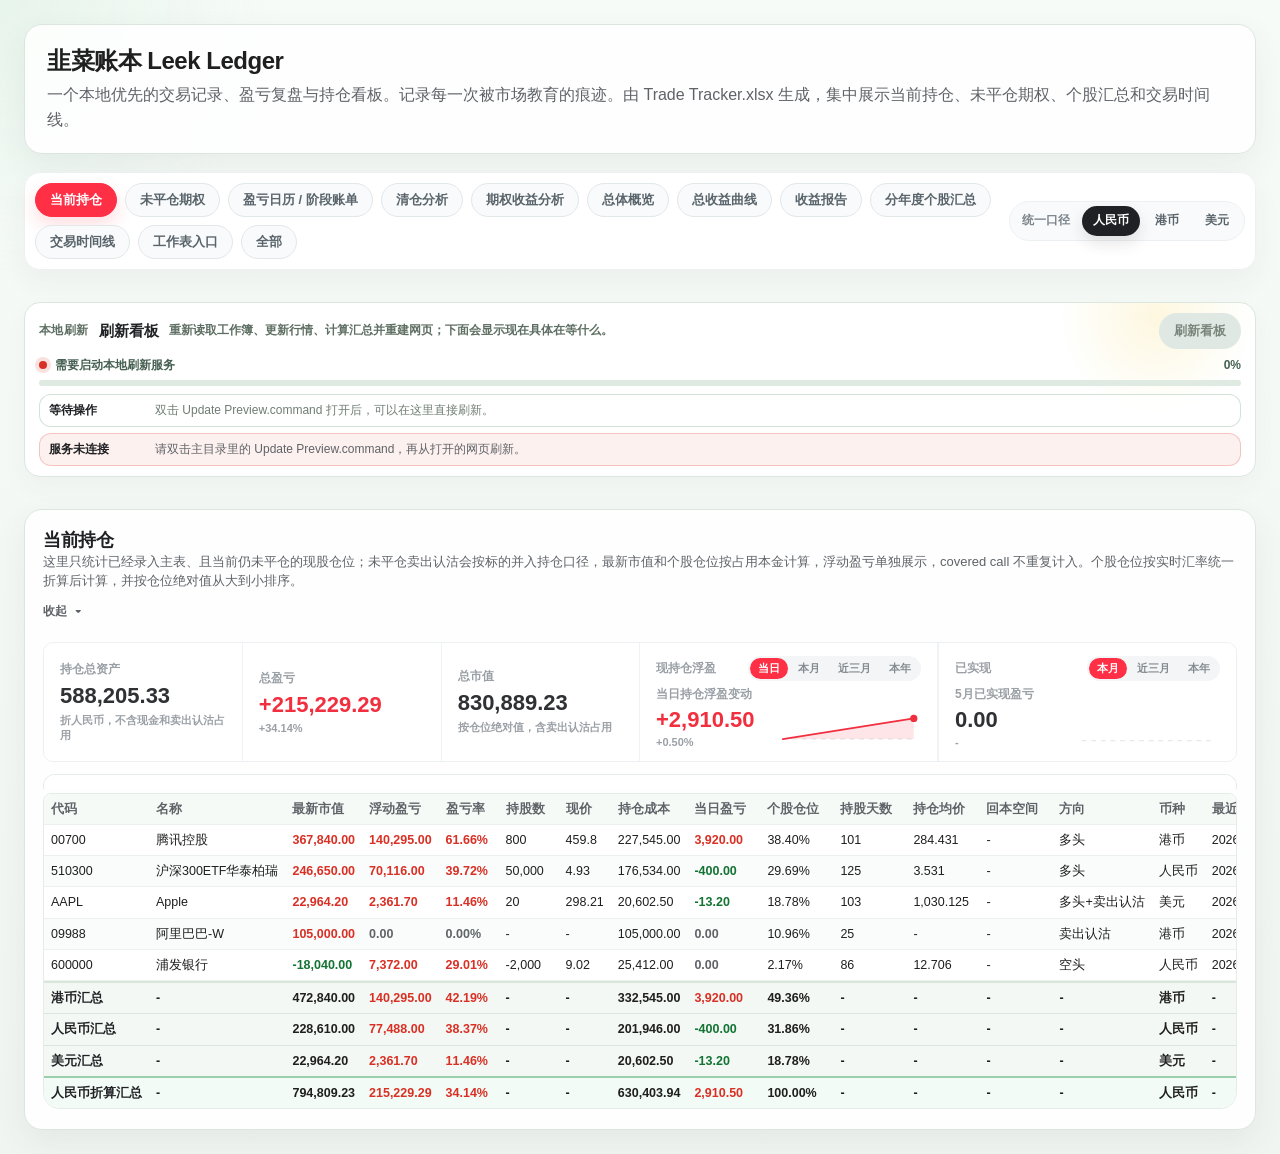
==== commit dfad16d1: "Sync realized calendar float modes" ====
--- a/.trade-tracker/preview/index.html
+++ b/.trade-tracker/preview/index.html
@@ -591,8 +591,8 @@
 
 <script>
 (function setupDashboardReportingCurrency() {
-  const currencyOptions = [{"label":"人民币","rateToCny":1.0},{"label":"港币","rateToCny":0.8662},{"label":"美元","rateToCny":6.7863}];
-  const fxRatesToCny = {"人民币":1.0,"港币":0.8662,"美元":6.7863};
+  const currencyOptions = [{"label":"人民币","rateToCny":1.0},{"label":"港币","rateToCny":0.8674},{"label":"美元","rateToCny":6.7957}];
+  const fxRatesToCny = {"人民币":1.0,"港币":0.8674,"美元":6.7957};
   window.tradeTrackerFxRatesToCny = Object.assign({}, window.tradeTrackerFxRatesToCny || {}, fxRatesToCny);
 
   function ready(callback) {
@@ -737,11 +737,11 @@
 
             <div class="holdings-account-panel">
               <div class="holdings-account-grid">
-                <div class="holdings-account-metric holdings-account-stat"><span class="holdings-account-label">持仓总资产</span><strong class="holdings-account-value" data-reporting-money-cny="591010.685620" data-reporting-money-sign="false">591,010.69</strong><span data-reporting-note-template="折{currency}，不含现金和卖出认沽占用">折人民币，不含现金和卖出认沽占用</span></div>
-                <div class="holdings-account-metric holdings-account-stat"><span class="holdings-account-label">总盈亏</span><strong class="holdings-account-value value-positive" data-reporting-money-cny="218341.560870" data-reporting-money-sign="true">+218,341.56</strong><span>+34.67%</span></div>
-                <div class="holdings-account-metric holdings-account-stat"><span class="holdings-account-label">总市值</span><strong class="holdings-account-value" data-reporting-money-cny="833648.785620" data-reporting-money-sign="false">833,648.79</strong><span>按仓位绝对值，含卖出认沽占用</span></div>
-                <div class="holdings-account-metric holdings-account-trend holdings-month-metric" data-holdings-reference-card data-holdings-range-card><div class="holdings-realized-head"><span class="holdings-month-label">现持仓浮盈</span><div class="holdings-range-tabs" aria-label="选择现持仓浮盈区间"><button type="button" class="holdings-range-tab is-active" data-holdings-range="day">当日</button><button type="button" class="holdings-range-tab" data-holdings-range="month">本月</button><button type="button" class="holdings-range-tab" data-holdings-range="three-month">近三月</button><button type="button" class="holdings-range-tab" data-holdings-range="year">本年</button></div></div><div class="holdings-realized-range is-active" data-holdings-range-panel="day"><div class="holdings-realized-text"><span class="holdings-account-label">当日持仓浮盈变动</span><strong class="holdings-account-value value-negative" data-reporting-money-cny="-2354.635180" data-reporting-money-sign="true">-2,354.64</strong><span>-0.40%</span></div><svg class="holdings-month-sparkline holdings-month-sparkline-negative" viewBox="0 0 150 38" aria-hidden="true"><line class="holdings-sparkline-axis" x1="5" y1="6.72" x2="142" y2="6.72"></line><path class="holdings-sparkline-area" d="M 5.00 6.72 L 142.00 28.28 L 142.00 6.72 L 5.00 6.72 Z"></path><path class="holdings-sparkline-line" d="M 5.00 6.72 L 142.00 28.28"></path><circle class="holdings-sparkline-dot" cx="142.00" cy="28.28" r="3.8"></circle></svg></div><div class="holdings-realized-range" data-holdings-range-panel="month"><div class="holdings-realized-text"><span class="holdings-account-label">5月现持仓浮盈</span><strong class="holdings-account-value value-positive" data-reporting-money-cny="10575.778992" data-reporting-money-sign="true">+10,575.78</strong><span>+2.48%</span></div><svg class="holdings-month-sparkline holdings-month-sparkline-positive" viewBox="0 0 150 38" aria-hidden="true"><line class="holdings-sparkline-axis" x1="5" y1="28.28" x2="142" y2="28.28"></line><path class="holdings-sparkline-area" d="M 5.00 28.28 L 36.62 22.80 L 47.15 22.03 L 57.69 26.44 L 68.23 6.72 L 78.77 14.75 L 110.38 16.45 L 120.92 24.67 L 131.46 12.52 L 142.00 9.90 L 142.00 28.28 L 5.00 28.28 Z"></path><path class="holdings-sparkline-line" d="M 5.00 28.28 L 36.62 22.80 L 47.15 22.03 L 57.69 26.44 L 68.23 6.72 L 78.77 14.75 L 110.38 16.45 L 120.92 24.67 L 131.46 12.52 L 142.00 9.90"></path><circle class="holdings-sparkline-dot" cx="142.00" cy="9.90" r="3.8"></circle></svg></div><div class="holdings-realized-range" data-holdings-range-panel="three-month"><div class="holdings-realized-text"><span class="holdings-account-label">近三月现持仓浮盈</span><strong class="holdings-account-value value-negative" data-reporting-money-cny="-16515.965494" data-reporting-money-sign="true">-16,515.97</strong><span>-3.87%</span></div><svg class="holdings-month-sparkline holdings-month-sparkline-negative" viewBox="0 0 150 38" aria-hidden="true"><line class="holdings-sparkline-axis" x1="5" y1="14.58" x2="142" y2="14.58"></line><path class="holdings-sparkline-area" d="M 5.00 14.58 L 8.08 14.34 L 9.62 13.96 L 11.16 13.95 L 12.70 14.13 L 14.24 16.56 L 18.85 12.67 L 20.39 14.12 L 21.93 12.77 L 23.47 15.55 L 25.01 14.69 L 29.63 15.35 L 31.17 17.32 L 32.71 19.53 L 34.25 19.96 L 35.79 15.88 L 40.40 17.11 L 41.94 7.26 L 43.48 7.22 L 45.02 9.13 L 46.56 9.51 L 51.18 6.72 L 52.72 9.33 L 54.26 9.13 L 55.80 19.18 L 57.34 20.79 L 61.96 25.14 L 63.49 20.69 L 65.03 21.60 L 66.57 24.88 L 68.11 25.23 L 72.73 28.28 L 74.27 28.12 L 75.81 23.85 L 77.35 26.38 L 78.89 26.90 L 83.51 26.76 L 85.04 27.05 L 86.58 19.70 L 88.12 19.91 L 89.66 19.63 L 94.28 22.96 L 95.82 21.31 L 97.36 19.92 L 98.90 14.80 L 100.44 16.05 L 105.06 12.56 L 106.60 13.48 L 108.13 16.06 L 109.67 18.27 L 111.21 19.07 L 115.83 22.71 L 117.37 23.92 L 118.91 21.79 L 120.45 24.32 L 121.99 23.91 L 126.61 22.83 L 128.15 22.67 L 129.69 23.55 L 131.22 19.64 L 132.76 21.23 L 137.38 21.57 L 138.92 23.20 L 140.46 20.79 L 142.00 20.27 L 142.00 14.58 L 5.00 14.58 Z"></path><path class="holdings-sparkline-line" d="M 5.00 14.58 L 8.08 14.34 L 9.62 13.96 L 11.16 13.95 L 12.70 14.13 L 14.24 16.56 L 18.85 12.67 L 20.39 14.12 L 21.93 12.77 L 23.47 15.55 L 25.01 14.69 L 29.63 15.35 L 31.17 17.32 L 32.71 19.53 L 34.25 19.96 L 35.79 15.88 L 40.40 17.11 L 41.94 7.26 L 43.48 7.22 L 45.02 9.13 L 46.56 9.51 L 51.18 6.72 L 52.72 9.33 L 54.26 9.13 L 55.80 19.18 L 57.34 20.79 L 61.96 25.14 L 63.49 20.69 L 65.03 21.60 L 66.57 24.88 L 68.11 25.23 L 72.73 28.28 L 74.27 28.12 L 75.81 23.85 L 77.35 26.38 L 78.89 26.90 L 83.51 26.76 L 85.04 27.05 L 86.58 19.70 L 88.12 19.91 L 89.66 19.63 L 94.28 22.96 L 95.82 21.31 L 97.36 19.92 L 98.90 14.80 L 100.44 16.05 L 105.06 12.56 L 106.60 13.48 L 108.13 16.06 L 109.67 18.27 L 111.21 19.07 L 115.83 22.71 L 117.37 23.92 L 118.91 21.79 L 120.45 24.32 L 121.99 23.91 L 126.61 22.83 L 128.15 22.67 L 129.69 23.55 L 131.22 19.64 L 132.76 21.23 L 137.38 21.57 L 138.92 23.20 L 140.46 20.79 L 142.00 20.27"></path><circle class="holdings-sparkline-dot" cx="142.00" cy="20.27" r="3.8"></circle></svg></div><div class="holdings-realized-range" data-holdings-range-panel="year"><div class="holdings-realized-text"><span class="holdings-account-label">本年现持仓浮盈</span><strong class="holdings-account-value value-positive" data-reporting-money-cny="218341.560870" data-reporting-money-sign="true">+218,341.56</strong><span>+51.14%</span></div><svg class="holdings-month-sparkline holdings-month-sparkline-positive" viewBox="0 0 150 38" aria-hidden="true"><line class="holdings-sparkline-axis" x1="5" y1="28.27" x2="142" y2="28.27"></line><path class="holdings-sparkline-area" d="M 5.00 28.27 L 14.27 28.28 L 16.33 23.04 L 17.36 23.11 L 18.39 23.23 L 19.42 23.19 L 20.45 23.26 L 23.54 23.74 L 24.57 23.80 L 25.60 23.77 L 26.63 23.78 L 27.66 23.88 L 30.75 23.84 L 31.78 23.85 L 32.81 23.79 L 33.84 23.62 L 34.87 23.85 L 36.93 23.85 L 37.96 23.32 L 38.99 6.72 L 40.02 7.75 L 41.05 7.84 L 42.08 8.54 L 45.17 7.58 L 46.20 8.06 L 47.23 8.25 L 48.26 9.07 L 49.29 9.55 L 52.38 9.50 L 53.41 9.41 L 54.44 9.41 L 55.47 9.45 L 56.50 10.01 L 59.59 9.11 L 60.62 9.44 L 61.65 9.13 L 62.68 9.78 L 63.71 9.58 L 66.80 9.73 L 67.83 10.18 L 68.86 10.70 L 69.89 10.80 L 70.92 9.85 L 74.02 10.14 L 75.05 7.86 L 76.08 7.85 L 77.11 8.29 L 78.14 8.38 L 81.23 7.73 L 82.26 8.34 L 83.29 8.29 L 84.32 10.62 L 85.35 10.99 L 88.44 12.00 L 89.47 10.97 L 90.50 11.17 L 91.53 11.94 L 92.56 12.02 L 95.65 12.72 L 96.68 12.69 L 97.71 11.70 L 98.74 12.28 L 99.77 12.40 L 102.86 12.37 L 103.89 12.44 L 104.92 10.74 L 105.95 10.79 L 106.98 10.72 L 110.07 11.49 L 111.10 11.11 L 112.13 10.79 L 113.16 9.60 L 114.19 9.89 L 117.28 9.08 L 118.31 9.30 L 119.34 9.89 L 120.37 10.40 L 121.40 10.59 L 124.49 11.43 L 125.52 11.71 L 126.55 11.22 L 127.58 11.81 L 128.61 11.71 L 131.70 11.46 L 132.73 11.42 L 133.76 11.63 L 134.79 10.72 L 135.82 11.09 L 138.91 11.17 L 139.94 11.55 L 140.97 10.99 L 142.00 10.87 L 142.00 28.27 L 5.00 28.27 Z"></path><path class="holdings-sparkline-line" d="M 5.00 28.27 L 14.27 28.28 L 16.33 23.04 L 17.36 23.11 L 18.39 23.23 L 19.42 23.19 L 20.45 23.26 L 23.54 23.74 L 24.57 23.80 L 25.60 23.77 L 26.63 23.78 L 27.66 23.88 L 30.75 23.84 L 31.78 23.85 L 32.81 23.79 L 33.84 23.62 L 34.87 23.85 L 36.93 23.85 L 37.96 23.32 L 38.99 6.72 L 40.02 7.75 L 41.05 7.84 L 42.08 8.54 L 45.17 7.58 L 46.20 8.06 L 47.23 8.25 L 48.26 9.07 L 49.29 9.55 L 52.38 9.50 L 53.41 9.41 L 54.44 9.41 L 55.47 9.45 L 56.50 10.01 L 59.59 9.11 L 60.62 9.44 L 61.65 9.13 L 62.68 9.78 L 63.71 9.58 L 66.80 9.73 L 67.83 10.18 L 68.86 10.70 L 69.89 10.80 L 70.92 9.85 L 74.02 10.14 L 75.05 7.86 L 76.08 7.85 L 77.11 8.29 L 78.14 8.38 L 81.23 7.73 L 82.26 8.34 L 83.29 8.29 L 84.32 10.62 L 85.35 10.99 L 88.44 12.00 L 89.47 10.97 L 90.50 11.17 L 91.53 11.94 L 92.56 12.02 L 95.65 12.72 L 96.68 12.69 L 97.71 11.70 L 98.74 12.28 L 99.77 12.40 L 102.86 12.37 L 103.89 12.44 L 104.92 10.74 L 105.95 10.79 L 106.98 10.72 L 110.07 11.49 L 111.10 11.11 L 112.13 10.79 L 113.16 9.60 L 114.19 9.89 L 117.28 9.08 L 118.31 9.30 L 119.34 9.89 L 120.37 10.40 L 121.40 10.59 L 124.49 11.43 L 125.52 11.71 L 126.55 11.22 L 127.58 11.81 L 128.61 11.71 L 131.70 11.46 L 132.73 11.42 L 133.76 11.63 L 134.79 10.72 L 135.82 11.09 L 138.91 11.17 L 139.94 11.55 L 140.97 10.99 L 142.00 10.87"></path><circle class="holdings-sparkline-dot" cx="142.00" cy="10.87" r="3.8"></circle></svg></div></div>
-                <div class="holdings-account-metric holdings-account-trend holdings-month-metric" data-holdings-range-card><div class="holdings-realized-head"><span class="holdings-month-label">已实现</span><div class="holdings-range-tabs" aria-label="选择已实现盈亏区间"><button type="button" class="holdings-range-tab is-active" data-holdings-range="month">本月</button><button type="button" class="holdings-range-tab" data-holdings-range="three-month">近三月</button><button type="button" class="holdings-range-tab" data-holdings-range="year">本年</button></div></div><div class="holdings-realized-range is-active" data-holdings-range-panel="month"><div class="holdings-realized-text"><span class="holdings-account-label">5月已实现盈亏</span><strong class="holdings-account-value value-zero" data-reporting-money-cny="0.000000" data-reporting-money-sign="true">0.00</strong><span>-</span></div><svg class="holdings-month-sparkline" viewBox="0 0 150 38" aria-hidden="true"><line class="holdings-sparkline-axis" x1="5" y1="30" x2="142" y2="30"></line></svg></div><div class="holdings-realized-range" data-holdings-range-panel="three-month"><div class="holdings-realized-text"><span class="holdings-account-label">近三月已实现盈亏</span><strong class="holdings-account-value value-positive" data-reporting-money-cny="6392.989250" data-reporting-money-sign="true">+6,392.99</strong><span>+3.69%</span></div><svg class="holdings-month-sparkline holdings-month-sparkline-positive" viewBox="0 0 150 38" aria-hidden="true"><line class="holdings-sparkline-axis" x1="5" y1="28.28" x2="142" y2="28.28"></line><path class="holdings-sparkline-area" d="M 5.00 28.28 L 14.24 21.47 L 65.03 9.72 L 111.21 8.05 L 120.45 6.72 L 142.00 6.72 L 142.00 28.28 L 5.00 28.28 Z"></path><path class="holdings-sparkline-line" d="M 5.00 28.28 L 14.24 21.47 L 65.03 9.72 L 111.21 8.05 L 120.45 6.72 L 142.00 6.72"></path><circle class="holdings-sparkline-dot" cx="142.00" cy="6.72" r="3.8"></circle></svg></div><div class="holdings-realized-range" data-holdings-range-panel="year"><div class="holdings-realized-text"><span class="holdings-account-label">本年已实现盈亏</span><strong class="holdings-account-value value-positive" data-reporting-money-cny="6392.989250" data-reporting-money-sign="true">+6,392.99</strong><span>+3.69%</span></div><svg class="holdings-month-sparkline holdings-month-sparkline-positive" viewBox="0 0 150 38" aria-hidden="true"><line class="holdings-sparkline-axis" x1="5" y1="28.28" x2="142" y2="28.28"></line><path class="holdings-sparkline-area" d="M 5.00 28.28 L 56.50 21.47 L 90.50 9.72 L 121.40 8.05 L 127.58 6.72 L 142.00 6.72 L 142.00 28.28 L 5.00 28.28 Z"></path><path class="holdings-sparkline-line" d="M 5.00 28.28 L 56.50 21.47 L 90.50 9.72 L 121.40 8.05 L 127.58 6.72 L 142.00 6.72"></path><circle class="holdings-sparkline-dot" cx="142.00" cy="6.72" r="3.8"></circle></svg></div></div>
+                <div class="holdings-account-metric holdings-account-stat"><span class="holdings-account-label">持仓总资产</span><strong class="holdings-account-value" data-reporting-money-cny="588205.329940" data-reporting-money-sign="false">588,205.33</strong><span data-reporting-note-template="折{currency}，不含现金和卖出认沽占用">折人民币，不含现金和卖出认沽占用</span></div>
+                <div class="holdings-account-metric holdings-account-stat"><span class="holdings-account-label">总盈亏</span><strong class="holdings-account-value value-positive" data-reporting-money-cny="215229.287690" data-reporting-money-sign="true">+215,229.29</strong><span>+34.14%</span></div>
+                <div class="holdings-account-metric holdings-account-stat"><span class="holdings-account-label">总市值</span><strong class="holdings-account-value" data-reporting-money-cny="830889.229940" data-reporting-money-sign="false">830,889.23</strong><span>按仓位绝对值，含卖出认沽占用</span></div>
+                <div class="holdings-account-metric holdings-account-trend holdings-month-metric" data-holdings-reference-card data-holdings-range-card><div class="holdings-realized-head"><span class="holdings-month-label">现持仓浮盈</span><div class="holdings-range-tabs" aria-label="选择现持仓浮盈区间"><button type="button" class="holdings-range-tab is-active" data-holdings-range="day">当日</button><button type="button" class="holdings-range-tab" data-holdings-range="month">本月</button><button type="button" class="holdings-range-tab" data-holdings-range="three-month">近三月</button><button type="button" class="holdings-range-tab" data-holdings-range="year">本年</button></div></div><div class="holdings-realized-range is-active" data-holdings-range-panel="day"><div class="holdings-realized-text"><span class="holdings-account-label">当日持仓浮盈变动</span><strong class="holdings-account-value value-positive" data-reporting-money-cny="2910.504760" data-reporting-money-sign="true">+2,910.50</strong><span>+0.50%</span></div><svg class="holdings-month-sparkline holdings-month-sparkline-positive" viewBox="0 0 150 38" aria-hidden="true"><line class="holdings-sparkline-axis" x1="5" y1="28.28" x2="142" y2="28.28"></line><path class="holdings-sparkline-area" d="M 5.00 28.28 L 142.00 6.72 L 142.00 28.28 L 5.00 28.28 Z"></path><path class="holdings-sparkline-line" d="M 5.00 28.28 L 142.00 6.72"></path><circle class="holdings-sparkline-dot" cx="142.00" cy="6.72" r="3.8"></circle></svg></div><div class="holdings-realized-range" data-holdings-range-panel="month"><div class="holdings-realized-text"><span class="holdings-account-label">5月现持仓浮盈</span><strong class="holdings-account-value value-positive" data-reporting-money-cny="7269.358989" data-reporting-money-sign="true">+7,269.36</strong><span>+1.70%</span></div><svg class="holdings-month-sparkline holdings-month-sparkline-positive" viewBox="0 0 150 38" aria-hidden="true"><line class="holdings-sparkline-axis" x1="5" y1="28.28" x2="142" y2="28.28"></line><path class="holdings-sparkline-area" d="M 5.00 28.28 L 34.36 22.79 L 44.14 22.02 L 53.93 26.45 L 63.71 6.72 L 73.50 14.75 L 102.86 16.46 L 112.64 24.69 L 122.43 12.53 L 132.21 22.14 L 142.00 15.66 L 142.00 28.28 L 5.00 28.28 Z"></path><path class="holdings-sparkline-line" d="M 5.00 28.28 L 34.36 22.79 L 44.14 22.02 L 53.93 26.45 L 63.71 6.72 L 73.50 14.75 L 102.86 16.46 L 112.64 24.69 L 122.43 12.53 L 132.21 22.14 L 142.00 15.66"></path><circle class="holdings-sparkline-dot" cx="142.00" cy="15.66" r="3.8"></circle></svg></div><div class="holdings-realized-range" data-holdings-range-panel="three-month"><div class="holdings-realized-text"><span class="holdings-account-label">近三月现持仓浮盈</span><strong class="holdings-account-value value-negative" data-reporting-money-cny="-19879.437814" data-reporting-money-sign="true">-19,879.44</strong><span>-4.65%</span></div><svg class="holdings-month-sparkline holdings-month-sparkline-negative" viewBox="0 0 150 38" aria-hidden="true"><line class="holdings-sparkline-axis" x1="5" y1="14.58" x2="142" y2="14.58"></line><path class="holdings-sparkline-area" d="M 5.00 14.58 L 6.54 14.34 L 8.08 13.96 L 9.62 13.95 L 11.16 14.12 L 12.70 16.56 L 17.31 12.67 L 18.85 14.12 L 20.39 12.77 L 21.93 15.55 L 23.47 14.70 L 28.09 15.36 L 29.63 17.32 L 31.17 19.53 L 32.71 19.96 L 34.25 15.89 L 38.87 17.11 L 40.40 7.26 L 41.94 7.22 L 43.48 9.13 L 45.02 9.51 L 49.64 6.72 L 51.18 9.33 L 52.72 9.13 L 54.26 19.18 L 55.80 20.79 L 60.42 25.14 L 61.96 20.69 L 63.49 21.60 L 65.03 24.88 L 66.57 25.23 L 71.19 28.28 L 72.73 28.12 L 74.27 23.85 L 75.81 26.38 L 77.35 26.89 L 81.97 26.76 L 83.51 27.05 L 85.04 19.70 L 86.58 19.91 L 88.12 19.64 L 92.74 22.96 L 94.28 21.32 L 95.82 19.93 L 97.36 14.80 L 98.90 16.06 L 103.52 12.56 L 105.06 13.49 L 106.60 16.06 L 108.13 18.27 L 109.67 19.08 L 114.29 22.71 L 115.83 23.93 L 117.37 21.79 L 118.91 24.33 L 120.45 23.92 L 125.07 22.83 L 126.61 22.68 L 128.15 23.56 L 129.69 19.65 L 131.22 21.24 L 135.84 21.58 L 137.38 23.21 L 138.92 20.80 L 140.46 22.71 L 142.00 21.42 L 142.00 14.58 L 5.00 14.58 Z"></path><path class="holdings-sparkline-line" d="M 5.00 14.58 L 6.54 14.34 L 8.08 13.96 L 9.62 13.95 L 11.16 14.12 L 12.70 16.56 L 17.31 12.67 L 18.85 14.12 L 20.39 12.77 L 21.93 15.55 L 23.47 14.70 L 28.09 15.36 L 29.63 17.32 L 31.17 19.53 L 32.71 19.96 L 34.25 15.89 L 38.87 17.11 L 40.40 7.26 L 41.94 7.22 L 43.48 9.13 L 45.02 9.51 L 49.64 6.72 L 51.18 9.33 L 52.72 9.13 L 54.26 19.18 L 55.80 20.79 L 60.42 25.14 L 61.96 20.69 L 63.49 21.60 L 65.03 24.88 L 66.57 25.23 L 71.19 28.28 L 72.73 28.12 L 74.27 23.85 L 75.81 26.38 L 77.35 26.89 L 81.97 26.76 L 83.51 27.05 L 85.04 19.70 L 86.58 19.91 L 88.12 19.64 L 92.74 22.96 L 94.28 21.32 L 95.82 19.93 L 97.36 14.80 L 98.90 16.06 L 103.52 12.56 L 105.06 13.49 L 106.60 16.06 L 108.13 18.27 L 109.67 19.08 L 114.29 22.71 L 115.83 23.93 L 117.37 21.79 L 118.91 24.33 L 120.45 23.92 L 125.07 22.83 L 126.61 22.68 L 128.15 23.56 L 129.69 19.65 L 131.22 21.24 L 135.84 21.58 L 137.38 23.21 L 138.92 20.80 L 140.46 22.71 L 142.00 21.42"></path><circle class="holdings-sparkline-dot" cx="142.00" cy="21.42" r="3.8"></circle></svg></div><div class="holdings-realized-range" data-holdings-range-panel="year"><div class="holdings-realized-text"><span class="holdings-account-label">本年现持仓浮盈</span><strong class="holdings-account-value value-positive" data-reporting-money-cny="215229.287690" data-reporting-money-sign="true">+215,229.29</strong><span>+50.38%</span></div><svg class="holdings-month-sparkline holdings-month-sparkline-positive" viewBox="0 0 150 38" aria-hidden="true"><line class="holdings-sparkline-axis" x1="5" y1="28.27" x2="142" y2="28.27"></line><path class="holdings-sparkline-area" d="M 5.00 28.27 L 14.20 28.28 L 16.25 23.05 L 17.27 23.12 L 18.29 23.24 L 19.31 23.20 L 20.34 23.26 L 23.40 23.74 L 24.43 23.80 L 25.45 23.78 L 26.47 23.79 L 27.49 23.88 L 30.56 23.85 L 31.58 23.86 L 32.60 23.80 L 33.63 23.63 L 34.65 23.85 L 36.69 23.85 L 37.72 23.32 L 38.74 6.72 L 39.76 7.75 L 40.78 7.84 L 41.81 8.54 L 44.87 7.58 L 45.90 8.06 L 46.92 8.25 L 47.94 9.07 L 48.96 9.55 L 52.03 9.50 L 53.05 9.41 L 54.07 9.41 L 55.10 9.45 L 56.12 10.01 L 59.19 9.11 L 60.21 9.45 L 61.23 9.13 L 62.25 9.78 L 63.28 9.58 L 66.34 9.73 L 67.37 10.19 L 68.39 10.70 L 69.41 10.80 L 70.43 9.85 L 73.50 10.14 L 74.52 7.86 L 75.54 7.85 L 76.57 8.29 L 77.59 8.38 L 80.66 7.73 L 81.68 8.34 L 82.70 8.29 L 83.72 10.62 L 84.75 10.99 L 87.81 12.00 L 88.84 10.97 L 89.86 11.18 L 90.88 11.94 L 91.90 12.02 L 94.97 12.72 L 95.99 12.69 L 97.01 11.70 L 98.04 12.28 L 99.06 12.40 L 102.13 12.37 L 103.15 12.44 L 104.17 10.74 L 105.19 10.79 L 106.22 10.72 L 109.28 11.49 L 110.31 11.11 L 111.33 10.79 L 112.35 9.60 L 113.37 9.89 L 116.44 9.08 L 117.46 9.30 L 118.49 9.90 L 119.51 10.41 L 120.53 10.59 L 123.60 11.43 L 124.62 11.72 L 125.64 11.22 L 126.66 11.81 L 127.69 11.71 L 130.75 11.46 L 131.78 11.43 L 132.80 11.63 L 133.82 10.73 L 134.84 11.09 L 137.91 11.17 L 138.93 11.55 L 139.96 10.99 L 140.98 11.43 L 142.00 11.14 L 142.00 28.27 L 5.00 28.27 Z"></path><path class="holdings-sparkline-line" d="M 5.00 28.27 L 14.20 28.28 L 16.25 23.05 L 17.27 23.12 L 18.29 23.24 L 19.31 23.20 L 20.34 23.26 L 23.40 23.74 L 24.43 23.80 L 25.45 23.78 L 26.47 23.79 L 27.49 23.88 L 30.56 23.85 L 31.58 23.86 L 32.60 23.80 L 33.63 23.63 L 34.65 23.85 L 36.69 23.85 L 37.72 23.32 L 38.74 6.72 L 39.76 7.75 L 40.78 7.84 L 41.81 8.54 L 44.87 7.58 L 45.90 8.06 L 46.92 8.25 L 47.94 9.07 L 48.96 9.55 L 52.03 9.50 L 53.05 9.41 L 54.07 9.41 L 55.10 9.45 L 56.12 10.01 L 59.19 9.11 L 60.21 9.45 L 61.23 9.13 L 62.25 9.78 L 63.28 9.58 L 66.34 9.73 L 67.37 10.19 L 68.39 10.70 L 69.41 10.80 L 70.43 9.85 L 73.50 10.14 L 74.52 7.86 L 75.54 7.85 L 76.57 8.29 L 77.59 8.38 L 80.66 7.73 L 81.68 8.34 L 82.70 8.29 L 83.72 10.62 L 84.75 10.99 L 87.81 12.00 L 88.84 10.97 L 89.86 11.18 L 90.88 11.94 L 91.90 12.02 L 94.97 12.72 L 95.99 12.69 L 97.01 11.70 L 98.04 12.28 L 99.06 12.40 L 102.13 12.37 L 103.15 12.44 L 104.17 10.74 L 105.19 10.79 L 106.22 10.72 L 109.28 11.49 L 110.31 11.11 L 111.33 10.79 L 112.35 9.60 L 113.37 9.89 L 116.44 9.08 L 117.46 9.30 L 118.49 9.90 L 119.51 10.41 L 120.53 10.59 L 123.60 11.43 L 124.62 11.72 L 125.64 11.22 L 126.66 11.81 L 127.69 11.71 L 130.75 11.46 L 131.78 11.43 L 132.80 11.63 L 133.82 10.73 L 134.84 11.09 L 137.91 11.17 L 138.93 11.55 L 139.96 10.99 L 140.98 11.43 L 142.00 11.14"></path><circle class="holdings-sparkline-dot" cx="142.00" cy="11.14" r="3.8"></circle></svg></div></div>
+                <div class="holdings-account-metric holdings-account-trend holdings-month-metric" data-holdings-range-card><div class="holdings-realized-head"><span class="holdings-month-label">已实现</span><div class="holdings-range-tabs" aria-label="选择已实现盈亏区间"><button type="button" class="holdings-range-tab is-active" data-holdings-range="month">本月</button><button type="button" class="holdings-range-tab" data-holdings-range="three-month">近三月</button><button type="button" class="holdings-range-tab" data-holdings-range="year">本年</button></div></div><div class="holdings-realized-range is-active" data-holdings-range-panel="month"><div class="holdings-realized-text"><span class="holdings-account-label">5月已实现盈亏</span><strong class="holdings-account-value value-zero" data-reporting-money-cny="0.000000" data-reporting-money-sign="true">0.00</strong><span>-</span></div><svg class="holdings-month-sparkline" viewBox="0 0 150 38" aria-hidden="true"><line class="holdings-sparkline-axis" x1="5" y1="30" x2="142" y2="30"></line></svg></div><div class="holdings-realized-range" data-holdings-range-panel="three-month"><div class="holdings-realized-text"><span class="holdings-account-label">近三月已实现盈亏</span><strong class="holdings-account-value value-positive" data-reporting-money-cny="6396.475750" data-reporting-money-sign="true">+6,396.48</strong><span>+3.69%</span></div><svg class="holdings-month-sparkline holdings-month-sparkline-positive" viewBox="0 0 150 38" aria-hidden="true"><line class="holdings-sparkline-axis" x1="5" y1="28.28" x2="142" y2="28.28"></line><path class="holdings-sparkline-area" d="M 5.00 28.28 L 12.70 21.46 L 63.49 9.73 L 109.67 8.04 L 118.91 6.72 L 142.00 6.72 L 142.00 28.28 L 5.00 28.28 Z"></path><path class="holdings-sparkline-line" d="M 5.00 28.28 L 12.70 21.46 L 63.49 9.73 L 109.67 8.04 L 118.91 6.72 L 142.00 6.72"></path><circle class="holdings-sparkline-dot" cx="142.00" cy="6.72" r="3.8"></circle></svg></div><div class="holdings-realized-range" data-holdings-range-panel="year"><div class="holdings-realized-text"><span class="holdings-account-label">本年已实现盈亏</span><strong class="holdings-account-value value-positive" data-reporting-money-cny="6396.475750" data-reporting-money-sign="true">+6,396.48</strong><span>+3.69%</span></div><svg class="holdings-month-sparkline holdings-month-sparkline-positive" viewBox="0 0 150 38" aria-hidden="true"><line class="holdings-sparkline-axis" x1="5" y1="28.28" x2="142" y2="28.28"></line><path class="holdings-sparkline-area" d="M 5.00 28.28 L 56.12 21.46 L 89.86 9.73 L 120.53 8.04 L 126.66 6.72 L 142.00 6.72 L 142.00 28.28 L 5.00 28.28 Z"></path><path class="holdings-sparkline-line" d="M 5.00 28.28 L 56.12 21.46 L 89.86 9.73 L 120.53 8.04 L 126.66 6.72 L 142.00 6.72"></path><circle class="holdings-sparkline-dot" cx="142.00" cy="6.72" r="3.8"></circle></svg></div></div>
               </div>
             </div>
 
@@ -771,7 +771,7 @@
     <tbody>
 
 
-      <tr><td class="text">00700</td><td class="text">腾讯控股</td><td class="value-positive money" data-sort-value="321256.256">370,880.00</td><td class="value-positive money" data-sort-value="143335">143,335.00</td><td class="value-positive percent" data-sort-value="0.629919356611">62.99%</td><td class="num" data-sort-value="800">800</td><td class="money" data-sort-value="463.6">463.6</td><td class="money" data-sort-value="227545">227,545.00</td><td class="value-positive money" data-sort-value="800">800.00</td><td class="percent" data-sort-value="0.385361631351">38.54%</td><td class="num" data-sort-value="100">100</td><td class="money" data-sort-value="284.43125">284.431</td><td class="percent">-</td><td class="text">多头</td><td class="ccy">港币</td><td class="text">2026/02/03</td></tr><tr><td class="text">510300</td><td class="text">沪深300ETF华泰柏瑞</td><td class="value-positive money" data-sort-value="247350">247,350.00</td><td class="value-positive money" data-sort-value="70816">70,816.00</td><td class="value-positive percent" data-sort-value="0.40114652135">40.11%</td><td class="num" data-sort-value="50000">50,000</td><td class="money" data-sort-value="4.95">4.95</td><td class="money" data-sort-value="176534">176,534.00</td><td class="value-negative money" data-sort-value="-3500">-3,500.00</td><td class="percent" data-sort-value="0.296707683459">29.67%</td><td class="num" data-sort-value="124">124</td><td class="money" data-sort-value="3.53068">3.531</td><td class="percent">-</td><td class="text">多头</td><td class="ccy">人民币</td><td class="text">2026/01/10</td></tr><tr><td class="text">AAPL</td><td class="text">Apple</td><td class="value-positive money" data-sort-value="155931.52962">22,977.40</td><td class="value-positive money" data-sort-value="2374.9">2,374.90</td><td class="value-positive percent" data-sort-value="0.115272418396">11.53%</td><td class="num" data-sort-value="20">20</td><td class="money" data-sort-value="298.87">298.87</td><td class="money" data-sort-value="20602.5">20,602.50</td><td class="value-positive money" data-sort-value="81.4">81.40</td><td class="percent" data-sort-value="0.187047030248">18.70%</td><td class="num" data-sort-value="102">102</td><td class="money" data-sort-value="1030.125">1,030.125</td><td class="percent">-</td><td class="text">多头+卖出认沽</td><td class="ccy">美元</td><td class="text">2026/02/01</td></tr><tr><td class="text">09988</td><td class="text">阿里巴巴-W</td><td class="value-positive money" data-sort-value="90951">105,000.00</td><td class=" money" data-sort-value="0">0.00</td><td class=" percent" data-sort-value="0">0.00%</td><td class="num">-</td><td class="money">-</td><td class="money" data-sort-value="105000">105,000.00</td><td class=" money" data-sort-value="0">0.00</td><td class="percent" data-sort-value="0.109099901024">10.91%</td><td class="num" data-sort-value="24">24</td><td class="money">-</td><td class="percent">-</td><td class="text">卖出认沽</td><td class="ccy">港币</td><td class="text">2026/04/20</td></tr><tr><td class="text">600000</td><td class="text">浦发银行</td><td class="value-negative money" data-sort-value="-18160">-18,160.00</td><td class="value-positive money" data-sort-value="7252">7,252.00</td><td class="value-positive percent" data-sort-value="0.28537698725">28.54%</td><td class="num" data-sort-value="-2000">-2,000</td><td class="money" data-sort-value="9.08">9.08</td><td class="money" data-sort-value="25412">25,412.00</td><td class="value-negative money" data-sort-value="-100">-100.00</td><td class="percent" data-sort-value="0.021783753918">2.18%</td><td class="num" data-sort-value="85">85</td><td class="money" data-sort-value="12.706">12.706</td><td class="percent">-</td><td class="text">空头</td><td class="ccy">人民币</td><td class="text">2026/02/18</td></tr>
+      <tr><td class="text">00700</td><td class="text">腾讯控股</td><td class="value-positive money" data-sort-value="319064.416">367,840.00</td><td class="value-positive money" data-sort-value="140295">140,295.00</td><td class="value-positive percent" data-sort-value="0.616559361884">61.66%</td><td class="num" data-sort-value="800">800</td><td class="money" data-sort-value="459.8">459.8</td><td class="money" data-sort-value="227545">227,545.00</td><td class="value-positive money" data-sort-value="3920">3,920.00</td><td class="percent" data-sort-value="0.384003552463">38.40%</td><td class="num" data-sort-value="101">101</td><td class="money" data-sort-value="284.43125">284.431</td><td class="percent">-</td><td class="text">多头</td><td class="ccy">港币</td><td class="text">2026/02/03</td></tr><tr><td class="text">510300</td><td class="text">沪深300ETF华泰柏瑞</td><td class="value-positive money" data-sort-value="246650">246,650.00</td><td class="value-positive money" data-sort-value="70116">70,116.00</td><td class="value-positive percent" data-sort-value="0.397181279527">39.72%</td><td class="num" data-sort-value="50000">50,000</td><td class="money" data-sort-value="4.93">4.93</td><td class="money" data-sort-value="176534">176,534.00</td><td class="value-negative money" data-sort-value="-400">-400.00</td><td class="percent" data-sort-value="0.296850640389">29.69%</td><td class="num" data-sort-value="125">125</td><td class="money" data-sort-value="3.53068">3.531</td><td class="percent">-</td><td class="text">多头</td><td class="ccy">人民币</td><td class="text">2026/01/10</td></tr><tr><td class="text">AAPL</td><td class="text">Apple</td><td class="value-positive money" data-sort-value="156057.81394">22,964.20</td><td class="value-positive money" data-sort-value="2361.7">2,361.70</td><td class="value-positive percent" data-sort-value="0.114631719452">11.46%</td><td class="num" data-sort-value="20">20</td><td class="money" data-sort-value="298.21">298.21</td><td class="money" data-sort-value="20602.5">20,602.50</td><td class="value-negative money" data-sort-value="-13.2">-13.20</td><td class="percent" data-sort-value="0.187820239229">18.78%</td><td class="num" data-sort-value="103">103</td><td class="money" data-sort-value="1030.125">1,030.125</td><td class="percent">-</td><td class="text">多头+卖出认沽</td><td class="ccy">美元</td><td class="text">2026/02/01</td></tr><tr><td class="text">09988</td><td class="text">阿里巴巴-W</td><td class="value-positive money" data-sort-value="91077">105,000.00</td><td class=" money" data-sort-value="0">0.00</td><td class=" percent" data-sort-value="0">0.00%</td><td class="num">-</td><td class="money">-</td><td class="money" data-sort-value="105000">105,000.00</td><td class=" money" data-sort-value="0">0.00</td><td class="percent" data-sort-value="0.109613889214">10.96%</td><td class="num" data-sort-value="25">25</td><td class="money">-</td><td class="percent">-</td><td class="text">卖出认沽</td><td class="ccy">港币</td><td class="text">2026/04/20</td></tr><tr><td class="text">600000</td><td class="text">浦发银行</td><td class="value-negative money" data-sort-value="-18040">-18,040.00</td><td class="value-positive money" data-sort-value="7372">7,372.00</td><td class="value-positive percent" data-sort-value="0.290099165748">29.01%</td><td class="num" data-sort-value="-2000">-2,000</td><td class="money" data-sort-value="9.02">9.02</td><td class="money" data-sort-value="25412">25,412.00</td><td class=" money" data-sort-value="-0">0.00</td><td class="percent" data-sort-value="0.0217116787051">2.17%</td><td class="num" data-sort-value="86">86</td><td class="money" data-sort-value="12.706">12.706</td><td class="percent">-</td><td class="text">空头</td><td class="ccy">人民币</td><td class="text">2026/02/18</td></tr>
 
 
     </tbody>
@@ -798,7 +798,7 @@
     </thead>
     <tbody>
 
-      <tr><td class="text">AAPL</td><td class="text">Apple</td><td class="text">卖出</td><td class="text">认沽</td><td class="text">2026/04/10</td><td class="text">2026/05/17</td><td class="text" data-sort-value="170">170</td><td class="num" data-sort-value="1">1</td><td class="num" data-sort-value="100">100</td><td class="money" data-sort-value="2.4">2.4</td><td class="money">-</td><td class="money">-</td><td class="money" data-sort-value="17000">17,000.00</td><td class="ccy">美元</td></tr><tr><td class="text">00700</td><td class="text">腾讯控股</td><td class="text">卖出</td><td class="text">认购</td><td class="text">2026/04/15</td><td class="text">2026/05/28</td><td class="text" data-sort-value="360">360</td><td class="num" data-sort-value="4">4</td><td class="num" data-sort-value="100">100</td><td class="money" data-sort-value="1.2">1.2</td><td class="money" data-sort-value="104.24">104.24</td><td class="value-negative money" data-sort-value="-41251">-41,251.00</td><td class="money" data-sort-value="114000">114,000.00</td><td class="ccy">港币</td></tr><tr><td class="text">09988</td><td class="text">阿里巴巴-W</td><td class="text">卖出</td><td class="text">认沽</td><td class="text">2026/04/20</td><td class="text">2026/05/28</td><td class="text" data-sort-value="70">70</td><td class="num" data-sort-value="3">3</td><td class="num" data-sort-value="500">500</td><td class="money" data-sort-value="0.8">0.8</td><td class="money">-</td><td class="money">-</td><td class="money" data-sort-value="105000">105,000.00</td><td class="ccy">港币</td></tr>
+      <tr><td class="text">AAPL</td><td class="text">Apple</td><td class="text">卖出</td><td class="text">认沽</td><td class="text">2026/04/10</td><td class="text">2026/05/17</td><td class="text" data-sort-value="170">170</td><td class="num" data-sort-value="1">1</td><td class="num" data-sort-value="100">100</td><td class="money" data-sort-value="2.4">2.4</td><td class="money">-</td><td class="money">-</td><td class="money" data-sort-value="17000">17,000.00</td><td class="ccy">美元</td></tr><tr><td class="text">00700</td><td class="text">腾讯控股</td><td class="text">卖出</td><td class="text">认购</td><td class="text">2026/04/15</td><td class="text">2026/05/28</td><td class="text" data-sort-value="360">360</td><td class="num" data-sort-value="4">4</td><td class="num" data-sort-value="100">100</td><td class="money" data-sort-value="1.2">1.2</td><td class="money">-</td><td class="money">-</td><td class="money" data-sort-value="114000">114,000.00</td><td class="ccy">港币</td></tr><tr><td class="text">09988</td><td class="text">阿里巴巴-W</td><td class="text">卖出</td><td class="text">认沽</td><td class="text">2026/04/20</td><td class="text">2026/05/28</td><td class="text" data-sort-value="70">70</td><td class="num" data-sort-value="3">3</td><td class="num" data-sort-value="500">500</td><td class="money" data-sort-value="0.8">0.8</td><td class="money">-</td><td class="money">-</td><td class="money" data-sort-value="105000">105,000.00</td><td class="ccy">港币</td></tr>
 
     </tbody>
 
@@ -812,7 +812,7 @@
             <div class="section-head">
               <div>
                 <h2 class="section-title">盈亏日历 / 阶段账单</h2>
-                <p class="section-note">只按已经录入平仓日的交易计算已实现盈亏；不拉取历史行情，也不把当前持仓浮盈亏倒推到过去日期。</p>
+                <p class="section-note">日历可在已实现、持仓浮盈和合计之间切换；已实现按平仓记录，最新交易日浮盈优先与当前持仓汇总保持一致，历史日期沿用历史行情曲线。</p>
               </div>
               <span class="section-toggle" aria-hidden="true"></span>
             </div>
@@ -826,10 +826,17 @@
               <select class="filter-select js-realized-month" aria-label="选择盈亏日历月份"></select>
               <span class="filter-label">币种</span>
               <select class="filter-select js-realized-currency" aria-label="选择盈亏日历币种"></select>
+              <span class="filter-label">显示</span>
+              <div class="realized-mode-tabs" data-realized-calendar-mode aria-label="选择日历显示口径">
+                <button type="button" class="realized-mode-tab is-active" data-calendar-mode="realized">已实现</button>
+                <button type="button" class="realized-mode-tab" data-calendar-mode="float">浮盈</button>
+                <button type="button" class="realized-mode-tab" data-calendar-mode="total">合计</button>
+              </div>
             </div>
 
 <div class="pnl-calendar" data-pnl-calendar aria-label="每日已实现盈亏日历"></div>
 <h3 class="realized-subtitle" data-realized-day-title>当日明细</h3>
+<div class="realized-day-metrics" data-realized-day-metrics></div>
 <div class="summary-wrap">
   <table class="summary-table js-sortable-table realized-table">
     <thead>
@@ -895,11 +902,40 @@
             payload = { trades: [] };
           }
           const trades = Array.isArray(payload.trades) ? payload.trades.filter((trade) => trade && trade.date) : [];
+          let curveSeries = [];
+          const curveSeriesByScope = new Map();
+          let curveSourceText = '';
+          let curveChangeCacheScope = '';
+          let curveChangeCache = null;
+
+          function loadCurveSeries() {
+            const curveNode = document.querySelector('[data-return-curve-json]');
+            const nextSource = curveNode ? String(curveNode.textContent || '') : '';
+            if (!nextSource || nextSource === curveSourceText) return false;
+            curveSourceText = nextSource;
+            try {
+              const curvePayload = JSON.parse(nextSource || '[]');
+              curveSeries = Array.isArray(curvePayload) ? curvePayload.filter((series) => series && Array.isArray(series.points)) : [];
+            } catch (_error) {
+              curveSeries = [];
+            }
+            curveSeriesByScope.clear();
+            curveSeries.forEach((series) => {
+              const scope = String(series.scope || 'all').trim() || 'all';
+              if (!curveSeriesByScope.has(scope)) curveSeriesByScope.set(scope, series);
+            });
+            curveChangeCacheScope = '';
+            curveChangeCache = null;
+            return curveSeries.length > 0;
+          }
+          loadCurveSeries();
 
           const monthSelect = section.querySelector('.js-realized-month');
           const currencySelect = section.querySelector('.js-realized-currency');
+          const calendarModeControl = section.querySelector('[data-realized-calendar-mode]');
           const calendar = section.querySelector('[data-pnl-calendar]');
           const dayTitle = section.querySelector('[data-realized-day-title]');
+          const dayMetrics = section.querySelector('[data-realized-day-metrics]');
           const dayBody = section.querySelector('[data-realized-day-body]');
           const stageStart = section.querySelector('.js-stage-start');
           const stageEnd = section.querySelector('.js-stage-end');
@@ -910,18 +946,25 @@
           if (!monthSelect || !currencySelect || !calendar || !dayBody || !stageStart || !stageEnd) return;
 
           let selectedDate = '';
+          let calendarMode = 'realized';
 
           function unique(values) {
             return Array.from(new Set(values.filter(Boolean)));
           }
 
           function sortedMonths() {
-            return unique(trades.map((trade) => String(trade.month || trade.date.slice(0, 7))))
+            const curveMonths = curveSeries.flatMap((series) => (series.points || []).map((point) => String(point.iso || '').slice(0, 7)));
+            return unique([...trades.map((trade) => String(trade.month || trade.date.slice(0, 7))), ...curveMonths])
               .sort((a, b) => b.localeCompare(a, 'zh-CN', { numeric: true }));
           }
 
           function sortedCurrencies() {
-            return unique(trades.map((trade) => String(trade.currency || '未标注币种')))
+            const curveCurrencies = [
+              curveSeriesByScope.has('cn') ? '人民币' : '',
+              curveSeriesByScope.has('hk') ? '港币' : '',
+              curveSeriesByScope.has('us') ? '美元' : '',
+            ];
+            return unique([...trades.map((trade) => String(trade.currency || '未标注币种')), ...curveCurrencies])
               .sort((a, b) => a.localeCompare(b, 'zh-CN'));
           }
 
@@ -940,6 +983,53 @@
           function number(value) {
             const parsed = Number.parseFloat(value || '0');
             return Number.isFinite(parsed) ? parsed : 0;
+          }
+
+          function optionalNumber(value) {
+            if (value === null || value === undefined || value === '') return NaN;
+            const parsed = Number(value);
+            return Number.isFinite(parsed) ? parsed : NaN;
+          }
+
+          function parseDisplayNumber(value) {
+            const text = String(value ?? '').replace(/,/g, '').trim();
+            if (!text || text === '-' || text === '--') return NaN;
+            const cleaned = text.replace(/[^\d.+-]/g, '');
+            if (!cleaned || cleaned === '-' || cleaned === '+') return NaN;
+            const parsed = Number(cleaned);
+            return Number.isFinite(parsed) ? parsed : NaN;
+          }
+
+          function reportingCurrency() {
+            const api = window.tradeTrackerReportingCurrency;
+            if (api && typeof api.label === 'function') return api.label();
+            const label = document.documentElement.dataset.reportingCurrency || '人民币';
+            return ['人民币', '港币', '美元'].includes(label) ? label : '人民币';
+          }
+
+          function rateToCnyForCurrency(currency) {
+            const label = String(currency || '').trim() || '人民币';
+            const rate = Number((window.tradeTrackerFxRatesToCny || {})[label]);
+            return Number.isFinite(rate) && rate > 0 ? rate : 1;
+          }
+
+          function reportingRateToCny() {
+            const api = window.tradeTrackerReportingCurrency;
+            if (api && typeof api.rateToCny === 'function') {
+              const rate = Number(api.rateToCny());
+              if (Number.isFinite(rate) && rate > 0) return rate;
+            }
+            return rateToCnyForCurrency(reportingCurrency());
+          }
+
+          function formatConvertedMoney(cnyValue) {
+            const converted = optionalNumber(cnyValue) / reportingRateToCny();
+            if (!Number.isFinite(converted)) return '--';
+            const sign = converted > 0 ? '+' : converted < 0 ? '-' : '';
+            return `${sign}${Math.abs(converted).toLocaleString('en-US', {
+              minimumFractionDigits: 2,
+              maximumFractionDigits: 2,
+            })}`;
           }
 
           function formatNumber(value, digits = 2) {
@@ -959,7 +1049,152 @@
             return 'value-zero';
           }
 
-          function dayToneClass(stats) {
+          function curveScopeForCurrency() {
+            if (currencySelect.value === '人民币') return 'cn';
+            if (currencySelect.value === '港币') return 'hk';
+            if (currencySelect.value === '美元') return 'us';
+            return 'all';
+          }
+
+          function selectedCurveSeries() {
+            const scope = curveScopeForCurrency();
+            return curveSeriesByScope.get(scope) || (scope === 'all' ? curveSeries[0] : null);
+          }
+
+          function latestCurveIso() {
+            const series = selectedCurveSeries();
+            const points = (series?.points || [])
+              .map((point) => String(point?.iso || ''))
+              .filter(Boolean)
+              .sort();
+            return points.length ? points[points.length - 1] : '';
+          }
+
+          function curveChangeMap() {
+            const scope = curveScopeForCurrency();
+            if (curveChangeCache && curveChangeCacheScope === scope) return curveChangeCache;
+            const series = selectedCurveSeries();
+            const points = (series?.points || [])
+              .filter((point) => point && point.iso)
+              .slice()
+              .sort((a, b) => String(a.iso).localeCompare(String(b.iso)));
+            const changes = new Map();
+            points.forEach((point, index) => {
+              const previous = index > 0 ? points[index - 1] : null;
+              const total = optionalNumber(point.total_value);
+              const previousTotal = previous ? optionalNumber(previous.total_value) : total;
+              const value = Number.isFinite(total) ? total : optionalNumber(point.value);
+              const previousValue = Number.isFinite(previousTotal) ? previousTotal : (previous ? optionalNumber(previous.value) : value);
+              const floatValue = optionalNumber(point.float_value);
+              const previousFloat = previous ? optionalNumber(previous.float_value) : floatValue;
+              const realizedValue = optionalNumber(point.realized_value);
+              const previousRealized = previous ? optionalNumber(previous.realized_value) : realizedValue;
+              changes.set(String(point.iso), {
+                iso: String(point.iso),
+                totalDelta: Number.isFinite(value) && Number.isFinite(previousValue) ? value - previousValue : NaN,
+                floatDelta: Number.isFinite(floatValue) && Number.isFinite(previousFloat) ? floatValue - previousFloat : NaN,
+                realizedDelta: Number.isFinite(realizedValue) && Number.isFinite(previousRealized) ? realizedValue - previousRealized : NaN,
+              });
+            });
+            curveChangeCacheScope = scope;
+            curveChangeCache = changes;
+            return changes;
+          }
+
+          function curveChangeForDay(iso) {
+            return curveChangeMap().get(iso) || { iso, totalDelta: NaN, floatDelta: NaN, realizedDelta: NaN };
+          }
+
+          function hasCurveActivity(change) {
+            return Math.abs(optionalNumber(change?.totalDelta)) > 0.000001
+              || Math.abs(optionalNumber(change?.floatDelta)) > 0.000001
+              || Math.abs(optionalNumber(change?.realizedDelta)) > 0.000001;
+          }
+
+          function realizedConvertedForDay(iso) {
+            return tradesForDay(iso).reduce((total, trade) => total + number(trade.pnl) * rateToCnyForCurrency(tradeCurrency(trade)), 0);
+          }
+
+          function currentHoldingDailyFloatCny() {
+            const table = document.querySelector('table[data-summary-kind="holdings"]');
+            const selectedCurrency = currencySelect.value;
+            let tableTotal = 0;
+            let hasTableValue = false;
+            if (table) {
+              const labels = Array.from(table.querySelectorAll('thead th')).map((th) => String(th.textContent || '').trim());
+              const dailyIndex = labels.findIndex((label) => label === '当日盈亏' || (label.includes('当日') && label.includes('盈亏')));
+              const currencyIndex = labels.findIndex((label) => label === '币种');
+              if (dailyIndex >= 0 && currencyIndex >= 0) {
+                table.querySelectorAll('tbody tr').forEach((row) => {
+                  const cells = Array.from(row.children);
+                  const dailyCell = cells[dailyIndex];
+                  const currency = String(cells[currencyIndex]?.textContent || '').trim();
+                  if (!dailyCell || !currency) return;
+                  if (selectedCurrency !== 'all' && currency !== selectedCurrency) return;
+                  const rawValue = dailyCell.dataset.sortValue || dailyCell.textContent || '';
+                  const nativeValue = parseDisplayNumber(rawValue);
+                  if (!Number.isFinite(nativeValue)) return;
+                  tableTotal += nativeValue * rateToCnyForCurrency(currency);
+                  hasTableValue = true;
+                });
+              }
+            }
+            if (hasTableValue) return tableTotal;
+            if (selectedCurrency === 'all') {
+              const cardValue = document.querySelector('[data-holdings-reference-card] [data-holdings-range-panel="day"] .holdings-account-value[data-reporting-money-cny]');
+              const cnyValue = optionalNumber(cardValue?.dataset.reportingMoneyCny);
+              if (Number.isFinite(cnyValue)) return cnyValue;
+            }
+            return NaN;
+          }
+
+          function currentHoldingFloatForDay(iso) {
+            if (!iso || iso !== latestCurveIso()) return NaN;
+            return currentHoldingDailyFloatCny();
+          }
+
+          function dailyFloatCnyForDay(iso, change) {
+            const holdingFloat = currentHoldingFloatForDay(iso);
+            if (Number.isFinite(holdingFloat)) return holdingFloat;
+            return optionalNumber(change?.floatDelta);
+          }
+
+          function dailyFloatSourceForDay(iso) {
+            return Number.isFinite(currentHoldingFloatForDay(iso)) ? '按当前持仓汇总' : '按历史行情';
+          }
+
+          function dailyTotalCnyForDay(iso, change) {
+            const holdingFloat = currentHoldingFloatForDay(iso);
+            const realized = realizedConvertedForDay(iso);
+            if (Number.isFinite(holdingFloat)) return realized + holdingFloat;
+            const totalDelta = optionalNumber(change?.totalDelta);
+            if (Number.isFinite(totalDelta)) return totalDelta;
+            const floatDelta = dailyFloatCnyForDay(iso, change);
+            return realized + (Number.isFinite(floatDelta) ? floatDelta : 0);
+          }
+
+          function selectedCalendarMode() {
+            return ['realized', 'float', 'total'].includes(calendarMode) ? calendarMode : 'realized';
+          }
+
+          function calendarMetricForDay(iso, stats, change) {
+            const mode = selectedCalendarMode();
+            if (mode === 'float') {
+              const value = dailyFloatCnyForDay(iso, change);
+              return { label: '浮盈', value, hasActivity: Number.isFinite(value) && Math.abs(value) > 0.000001 };
+            }
+            if (mode === 'total') {
+              const value = dailyTotalCnyForDay(iso, change);
+              return { label: '合计', value, hasActivity: Number.isFinite(value) && Math.abs(value) > 0.000001 };
+            }
+            const value = realizedConvertedForDay(iso);
+            return { label: '已实现', value, hasActivity: stats.length > 0 || Math.abs(value) > 0.000001 };
+          }
+
+          function dayToneClassForValue(value, stats) {
+            if (Number.isFinite(value) && Math.abs(value) > 0.000001) {
+              return value > 0 ? 'pnl-day-positive' : 'pnl-day-negative';
+            }
             const hasPositive = stats.some((item) => item.pnl > 0.000001);
             const hasNegative = stats.some((item) => item.pnl < -0.000001);
             if (hasPositive && !hasNegative) return 'pnl-day-positive';
@@ -1018,6 +1253,21 @@
             }
           }
 
+          function selectHasValue(select, value) {
+            return Array.from(select.options || []).some((option) => option.value === value);
+          }
+
+          function refreshCurveDataAndRender() {
+            if (!loadCurveSeries()) return;
+            const previousMonth = monthSelect.value;
+            const previousCurrency = currencySelect.value;
+            populateControls();
+            if (previousMonth && selectHasValue(monthSelect, previousMonth)) monthSelect.value = previousMonth;
+            if (previousCurrency && selectHasValue(currencySelect, previousCurrency)) currencySelect.value = previousCurrency;
+            selectedDate = '';
+            renderAll();
+          }
+
           function tradesForDay(iso) {
             return trades
               .filter((trade) => trade.date === iso && matchesCurrency(trade))
@@ -1036,13 +1286,22 @@
             return Array.from(stats.values()).sort((a, b) => a.currency.localeCompare(b.currency, 'zh-CN'));
           }
 
+          function hasSelectedMetricActivity(iso) {
+            const stats = statsForDay(iso);
+            const change = curveChangeForDay(iso);
+            return calendarMetricForDay(iso, stats, change).hasActivity;
+          }
+
           function pickSelectedDate(month) {
-            if (selectedDate && selectedDate.slice(0, 7) === month && tradesForDay(selectedDate).length) return;
-            const candidates = trades
+            if (selectedDate && selectedDate.slice(0, 7) === month && hasSelectedMetricActivity(selectedDate)) return;
+            const candidates = unique(trades
               .filter((trade) => String(trade.date).slice(0, 7) === month && matchesCurrency(trade))
-              .map((trade) => trade.date)
-              .sort();
-            selectedDate = candidates.length ? candidates[candidates.length - 1] : `${month}-01`;
+              .map((trade) => trade.date));
+            Array.from(curveChangeMap().entries()).forEach(([iso, change]) => {
+              if (iso.slice(0, 7) === month && hasCurveActivity(change)) candidates.push(iso);
+            });
+            const visibleCandidates = unique(candidates).filter((iso) => hasSelectedMetricActivity(iso)).sort();
+            selectedDate = visibleCandidates.length ? visibleCandidates[visibleCandidates.length - 1] : `${month}-01`;
           }
 
           function renderCalendar() {
@@ -1076,10 +1335,13 @@
             for (let day = 1; day <= daysInMonth; day += 1) {
               const iso = isoDate(year, monthNumber, day);
               const stats = statsForDay(iso);
+              const change = curveChangeForDay(iso);
+              const metric = calendarMetricForDay(iso, stats, change);
+              const hasActivity = metric.hasActivity;
               const button = document.createElement('button');
               button.type = 'button';
               button.className = 'pnl-calendar-day';
-              if (stats.length) button.classList.add('has-trades', dayToneClass(stats));
+              if (hasActivity) button.classList.add('has-trades', dayToneClassForValue(metric.value, stats));
               if (iso === selectedDate) button.classList.add('is-selected');
               button.dataset.date = iso;
 
@@ -1090,25 +1352,34 @@
 
               const lines = document.createElement('span');
               lines.className = 'pnl-day-lines';
-              if (!stats.length) {
+              if (!hasActivity) {
                 const empty = document.createElement('span');
                 empty.className = 'pnl-day-muted';
                 empty.textContent = '-';
                 lines.appendChild(empty);
               } else {
-                stats.forEach((item) => {
+                if (selectedCalendarMode() === 'realized') {
+                  stats.forEach((item) => {
+                    const line = document.createElement('span');
+                    line.className = `pnl-day-line ${tone(item.pnl)}`;
+                    line.textContent = `${item.currency} ${formatNumber(item.pnl)}`;
+                    lines.appendChild(line);
+                  });
+                } else {
                   const line = document.createElement('span');
-                  line.className = `pnl-day-line ${tone(item.pnl)}`;
-                  line.textContent = `${item.currency} ${formatNumber(item.pnl)}`;
+                  line.className = `pnl-day-line ${tone(optionalNumber(metric.value))}`;
+                  line.textContent = `${metric.label} ${formatConvertedMoney(metric.value)}`;
                   lines.appendChild(line);
-                });
+                }
               }
               button.appendChild(lines);
 
               const count = document.createElement('span');
               count.className = 'pnl-day-count';
               const tradeCount = stats.reduce((total, item) => total + item.count, 0);
-              count.textContent = tradeCount ? `${tradeCount} 笔` : '';
+              count.textContent = selectedCalendarMode() === 'realized'
+                ? (tradeCount ? `${tradeCount} 笔` : '')
+                : (hasActivity ? '波动' : '');
               button.appendChild(count);
 
               button.addEventListener('click', () => {
@@ -1151,7 +1422,28 @@
 
           function renderDayDetail() {
             if (dayTitle) dayTitle.textContent = `当日明细 ${selectedDate || ''}`;
+            renderDayMetrics();
             renderTradeRows(dayBody, tradesForDay(selectedDate), '这个日期没有已实现盈亏记录。', false);
+          }
+
+          function renderDayMetrics() {
+            if (!dayMetrics) return;
+            const change = curveChangeForDay(selectedDate);
+            const realizedConverted = realizedConvertedForDay(selectedDate);
+            const floatDelta = dailyFloatCnyForDay(selectedDate, change);
+            const totalValue = dailyTotalCnyForDay(selectedDate, change);
+            const metrics = [
+              { label: `已实现折${reportingCurrency()}`, value: realizedConverted, note: '按平仓记录' },
+              { label: `当日浮盈变动折${reportingCurrency()}`, value: Number.isFinite(floatDelta) ? floatDelta : 0, note: dailyFloatSourceForDay(selectedDate) },
+              { label: `当日总变动折${reportingCurrency()}`, value: totalValue, note: '已实现加持仓浮动' },
+            ];
+            dayMetrics.innerHTML = metrics.map((item) => `
+              <div class="realized-day-metric">
+                <span>${item.label}</span>
+                <strong class="${tone(optionalNumber(item.value))}">${formatConvertedMoney(item.value)}</strong>
+                <small>${item.note}</small>
+              </div>
+            `).join('');
           }
 
           function stageTrades() {
@@ -1279,6 +1571,11 @@
           }
 
           populateControls();
+          if (document.readyState === 'loading') {
+            document.addEventListener('DOMContentLoaded', refreshCurveDataAndRender, { once: true });
+          } else {
+            refreshCurveDataAndRender();
+          }
           monthSelect.addEventListener('change', () => {
             selectedDate = '';
             renderAll();
@@ -1287,6 +1584,20 @@
             selectedDate = '';
             renderAll();
           });
+          if (calendarModeControl) {
+            calendarModeControl.addEventListener('click', (event) => {
+              if (!(event.target instanceof Element)) return;
+              const button = event.target.closest('[data-calendar-mode]');
+              if (!button) return;
+              calendarMode = button.dataset.calendarMode || 'realized';
+              calendarModeControl.querySelectorAll('[data-calendar-mode]').forEach((item) => {
+                item.classList.toggle('is-active', item === button);
+              });
+              selectedDate = '';
+              renderAll();
+            });
+          }
+          window.addEventListener('trade-tracker-reporting-currency-change', renderAll);
           stageStart.addEventListener('change', renderStage);
           stageEnd.addEventListener('change', renderStage);
           renderAll();
@@ -1884,7 +2195,7 @@
             </div>
           </summary>
           <div class="section-body">
-            <div class="currency-overview-grid"><div class="currency-overview-card"><div class="currency-overview-head"><span>人民币</span><em>币种汇总</em></div><div class="currency-overview-primary"><div class="currency-overview-primary-row"><span>总盈亏</span><strong class="value-positive">78,028.00</strong></div><div class="currency-overview-primary-row"><span>总收益率</span><strong class="value-positive">30.86%</strong></div><div class="currency-overview-primary-row"><span>综合年化</span><strong class="value-positive">103.91%</strong></div></div><div class="currency-overview-details"><div class="currency-overview-row"><span>当前市值</span><strong>229,190.00</strong></div><div class="currency-overview-row"><span>持仓成本</span><strong>201,946.00</strong></div><div class="currency-overview-row"><span>已实现盈亏</span><strong class="value-positive">3,876.00</strong></div><div class="currency-overview-row"><span>交易费用</span><strong>62.00</strong></div><div class="currency-overview-row"><span>持仓浮盈亏</span><strong class="value-positive">78,068.00</strong></div><div class="currency-overview-row"><span>持仓当日盈亏</span><strong class="value-negative">-3,600.00</strong></div></div></div><div class="currency-overview-card"><div class="currency-overview-head"><span>港币</span><em>币种汇总</em></div><div class="currency-overview-primary"><div class="currency-overview-primary-row"><span>总盈亏</span><strong class="value-positive">143,335.00</strong></div><div class="currency-overview-primary-row"><span>总收益率</span><strong class="value-positive">41.89%</strong></div><div class="currency-overview-primary-row"><span>综合年化</span><strong class="value-positive">195.19%</strong></div></div><div class="currency-overview-details"><div class="currency-overview-row"><span>当前市值</span><strong>475,880.00</strong></div><div class="currency-overview-row"><span>持仓成本</span><strong>332,545.00</strong></div><div class="currency-overview-row"><span>已实现盈亏</span><strong class="value-positive">575.00</strong></div><div class="currency-overview-row"><span>交易费用</span><strong>208.00</strong></div><div class="currency-overview-row"><span>持仓浮盈亏</span><strong class="value-positive">143,335.00</strong></div><div class="currency-overview-row"><span>持仓当日盈亏</span><strong class="value-positive">800.00</strong></div></div></div><div class="currency-overview-card"><div class="currency-overview-head"><span>美元</span><em>币种汇总</em></div><div class="currency-overview-primary"><div class="currency-overview-primary-row"><span>总盈亏</span><strong class="value-positive">2,672.40</strong></div><div class="currency-overview-primary-row"><span>总收益率</span><strong class="value-positive">35.61%</strong></div><div class="currency-overview-primary-row"><span>综合年化</span><strong class="value-positive">155.09%</strong></div></div><div class="currency-overview-details"><div class="currency-overview-row"><span>当前市值</span><strong>22,977.40</strong></div><div class="currency-overview-row"><span>持仓成本</span><strong>20,602.50</strong></div><div class="currency-overview-row"><span>已实现盈亏</span><strong class="value-positive">297.50</strong></div><div class="currency-overview-row"><span>交易费用</span><strong>6.20</strong></div><div class="currency-overview-row"><span>持仓浮盈亏</span><strong class="value-positive">2,374.90</strong></div><div class="currency-overview-row"><span>持仓当日盈亏</span><strong class="value-positive">81.40</strong></div></div></div><div class="currency-overview-card currency-overview-cny-card"><div class="currency-overview-head"><span data-reporting-title-template="{currency}折算汇总">人民币折算汇总</span><em>统一口径</em></div><div class="currency-overview-primary"><div class="currency-overview-primary-row"><span>总盈亏</span><strong class="value-positive" data-reporting-money-cny="220320.490000">220,320.49</strong></div><div class="currency-overview-primary-row"><span>总收益率</span><strong class="value-positive">36.71%</strong></div><div class="currency-overview-primary-row"><span>综合年化</span><strong class="value-positive">146.50%</strong></div></div><div class="currency-overview-details"><div class="currency-overview-row"><span>当前市值</span><strong data-reporting-money-cny="797328.790000">797,328.79</strong></div><div class="currency-overview-row"><span>持仓成本</span><strong data-reporting-money-cny="629811.220000">629,811.22</strong></div><div class="currency-overview-row"><span>已实现盈亏</span><strong class="value-positive" data-reporting-money-cny="6392.990000">6,392.99</strong></div><div class="currency-overview-row"><span>交易费用</span><strong data-reporting-money-cny="284.240000">284.24</strong></div><div class="currency-overview-row"><span>持仓浮盈亏</span><strong class="value-positive" data-reporting-money-cny="218341.560000">218,341.56</strong></div><div class="currency-overview-row"><span>持仓当日盈亏</span><strong class="value-negative" data-reporting-money-cny="-2354.640000">-2,354.64</strong></div></div></div></div>
+            <div class="currency-overview-grid"><div class="currency-overview-card"><div class="currency-overview-head"><span>人民币</span><em>币种汇总</em></div><div class="currency-overview-primary"><div class="currency-overview-primary-row"><span>总盈亏</span><strong class="value-positive">77,448.00</strong></div><div class="currency-overview-primary-row"><span>总收益率</span><strong class="value-positive">30.63%</strong></div><div class="currency-overview-primary-row"><span>综合年化</span><strong class="value-positive">102.37%</strong></div></div><div class="currency-overview-details"><div class="currency-overview-row"><span>当前市值</span><strong>228,610.00</strong></div><div class="currency-overview-row"><span>持仓成本</span><strong>201,946.00</strong></div><div class="currency-overview-row"><span>已实现盈亏</span><strong class="value-positive">3,876.00</strong></div><div class="currency-overview-row"><span>交易费用</span><strong>62.00</strong></div><div class="currency-overview-row"><span>持仓浮盈亏</span><strong class="value-positive">77,488.00</strong></div><div class="currency-overview-row"><span>持仓当日盈亏</span><strong class="value-negative">-400.00</strong></div></div></div><div class="currency-overview-card"><div class="currency-overview-head"><span>港币</span><em>币种汇总</em></div><div class="currency-overview-primary"><div class="currency-overview-primary-row"><span>总盈亏</span><strong class="value-positive">140,295.00</strong></div><div class="currency-overview-primary-row"><span>总收益率</span><strong class="value-positive">41.00%</strong></div><div class="currency-overview-primary-row"><span>综合年化</span><strong class="value-positive">189.44%</strong></div></div><div class="currency-overview-details"><div class="currency-overview-row"><span>当前市值</span><strong>472,840.00</strong></div><div class="currency-overview-row"><span>持仓成本</span><strong>332,545.00</strong></div><div class="currency-overview-row"><span>已实现盈亏</span><strong class="value-positive">575.00</strong></div><div class="currency-overview-row"><span>交易费用</span><strong>208.00</strong></div><div class="currency-overview-row"><span>持仓浮盈亏</span><strong class="value-positive">140,295.00</strong></div><div class="currency-overview-row"><span>持仓当日盈亏</span><strong class="value-positive">3,920.00</strong></div></div></div><div class="currency-overview-card"><div class="currency-overview-head"><span>美元</span><em>币种汇总</em></div><div class="currency-overview-primary"><div class="currency-overview-primary-row"><span>总盈亏</span><strong class="value-positive">2,659.20</strong></div><div class="currency-overview-primary-row"><span>总收益率</span><strong class="value-positive">35.43%</strong></div><div class="currency-overview-primary-row"><span>综合年化</span><strong class="value-positive">153.45%</strong></div></div><div class="currency-overview-details"><div class="currency-overview-row"><span>当前市值</span><strong>22,964.20</strong></div><div class="currency-overview-row"><span>持仓成本</span><strong>20,602.50</strong></div><div class="currency-overview-row"><span>已实现盈亏</span><strong class="value-positive">297.50</strong></div><div class="currency-overview-row"><span>交易费用</span><strong>6.20</strong></div><div class="currency-overview-row"><span>持仓浮盈亏</span><strong class="value-positive">2,361.70</strong></div><div class="currency-overview-row"><span>持仓当日盈亏</span><strong class="value-negative">-13.20</strong></div></div></div><div class="currency-overview-card currency-overview-cny-card"><div class="currency-overview-head"><span data-reporting-title-template="{currency}折算汇总">人民币折算汇总</span><em>统一口径</em></div><div class="currency-overview-primary"><div class="currency-overview-primary-row"><span>总盈亏</span><strong class="value-positive" data-reporting-money-cny="217211.010000">217,211.01</strong></div><div class="currency-overview-primary-row"><span>总收益率</span><strong class="value-positive">36.16%</strong></div><div class="currency-overview-primary-row"><span>综合年化</span><strong class="value-positive">143.21%</strong></div></div><div class="currency-overview-details"><div class="currency-overview-row"><span>当前市值</span><strong data-reporting-money-cny="794809.230000">794,809.23</strong></div><div class="currency-overview-row"><span>持仓成本</span><strong data-reporting-money-cny="630403.940000">630,403.94</strong></div><div class="currency-overview-row"><span>已实现盈亏</span><strong class="value-positive" data-reporting-money-cny="6396.480000">6,396.48</strong></div><div class="currency-overview-row"><span>交易费用</span><strong data-reporting-money-cny="284.550000">284.55</strong></div><div class="currency-overview-row"><span>持仓浮盈亏</span><strong class="value-positive" data-reporting-money-cny="215229.290000">215,229.29</strong></div><div class="currency-overview-row"><span>持仓当日盈亏</span><strong class="value-positive" data-reporting-money-cny="2910.500000">2,910.50</strong></div></div></div></div>
 <div class="dashboard-grid overview-utility-grid">
 <div class="metric-card metric-card-mini">
     <div class="metric-label">当前持仓标的</div>
@@ -1903,7 +2214,7 @@
   </div>
 <div class="metric-card metric-card-mini">
     <div class="metric-label">行情刷新日期</div>
-    <div class="metric-value">2026-05-14</div>
+    <div class="metric-value">2026-05-15</div>
     <div class="metric-note">重新双击刷新脚本后，这里的现价会一起更新。</div>
   </div>
 </div>
@@ -1934,8 +2245,8 @@
               </button>
               <div class="ths-curve-scope-tabs" data-curve-scope-tabs aria-label="选择收益曲线范围"></div>
               <div class="ths-curve-kicker" data-curve-hero-kicker>全部盈亏</div>
-              <div class="ths-curve-value value-positive" data-curve-hero-value>220,320.49</div>
-              <div class="ths-curve-rate"><span class="ths-curve-badge">账</span> <span data-curve-hero-rate-label>总资产收益率</span> <strong class="value-positive" data-curve-hero-rate>36.71%</strong></div>
+              <div class="ths-curve-value value-positive" data-curve-hero-value>217,211.01</div>
+              <div class="ths-curve-rate"><span class="ths-curve-badge">账</span> <span data-curve-hero-rate-label>总资产收益率</span> <strong class="value-positive" data-curve-hero-rate>36.16%</strong></div>
               <div class="ths-curve-compare-pill" data-curve-compare-pill hidden>
                 <span><span data-curve-compare-label>同期上证指数</span> <strong data-curve-compare-benchmark>--</strong></span>
                 <span>跑赢指数 <strong data-curve-compare-excess>--</strong></span>
@@ -2190,7 +2501,7 @@
                   <div class="curve-risk-caption curve-growth-caption" data-curve-growth-caption hidden></div>
                 </div>
 </div>
-                <script type="application/json" data-return-curve-json>[{"currency":"人民币折算","code":"CNY","scope":"all","scopeLabel":"汇总","defaultBenchmark":"sse","capital":731989.1799999999,"points":[{"date":"2025/12/15","iso":"2025-12-15","serial":46006.0,"value":0.0,"float_value":0.0,"realized_value":0.0,"total_value":0.0,"market_value":26466.57,"net_flow":26466.57,"capital":26466.57},{"date":"2025/12/16","iso":"2025-12-16","serial":46007.0,"value":5845.719814086914,"float_value":5845.719814086914,"realized_value":0.0,"total_value":5845.719814086914,"market_value":32329.255564086914,"net_flow":0.0,"capital":26466.57},{"date":"2025/12/17","iso":"2025-12-17","serial":46008.0,"value":5827.395478637695,"float_value":5827.395478637695,"realized_value":0.0,"total_value":5827.395478637695,"market_value":32310.931228637695,"net_flow":0.0,"capital":26466.57},{"date":"2025/12/18","iso":"2025-12-18","serial":46009.0,"value":6360.799735565185,"float_value":6360.799735565185,"realized_value":0.0,"total_value":6360.799735565185,"market_value":32844.335485565185,"net_flow":0.0,"capital":26466.57},{"date":"2025/12/19","iso":"2025-12-19","serial":46010.0,"value":6492.454121246337,"float_value":6492.454121246337,"realized_value":0.0,"total_value":6492.454121246337,"market_value":32975.98987124634,"net_flow":0.0,"capital":26466.57},{"date":"2025/12/22","iso":"2025-12-22","serial":46013.0,"value":6424.591121246338,"float_value":6424.591121246338,"realized_value":0.0,"total_value":6424.591121246338,"market_value":32908.126871246335,"net_flow":0.0,"capital":26466.57},{"date":"2025/12/23","iso":"2025-12-23","serial":46014.0,"value":6555.5662142028805,"float_value":6555.5662142028805,"realized_value":0.0,"total_value":6555.5662142028805,"market_value":33039.10196420288,"net_flow":0.0,"capital":26466.57},{"date":"2025/12/24","iso":"2025-12-24","serial":46015.0,"value":6634.964764434814,"float_value":6634.964764434814,"realized_value":0.0,"total_value":6634.964764434814,"market_value":33118.50051443481,"net_flow":0.0,"capital":26466.57},{"date":"2025/12/26","iso":"2025-12-26","serial":46017.0,"value":6613.9274001159665,"float_value":6613.9274001159665,"realized_value":0.0,"total_value":6613.9274001159665,"market_value":33097.46315011597,"net_flow":0.0,"capital":26466.57},{"date":"2025/12/29","iso":"2025-12-29","serial":46020.0,"value":6572.531964202881,"float_value":6572.531964202881,"realized_value":0.0,"total_value":6572.531964202881,"market_value":33056.06771420288,"net_flow":0.0,"capital":26466.57},{"date":"2025/12/30","iso":"2025-12-30","serial":46021.0,"value":6598.320235565186,"float_value":6598.320235565186,"realized_value":0.0,"total_value":6598.320235565186,"market_value":33081.855985565184,"net_flow":0.0,"capital":26466.57},{"date":"2025/12/31","iso":"2025-12-31","serial":46022.0,"value":6336.367978637695,"float_value":6336.367978637695,"realized_value":0.0,"total_value":6336.367978637695,"market_value":32819.90372863769,"net_flow":0.0,"capital":26466.57},{"date":"2026/01/02","iso":"2026-01-02","serial":46024.0,"value":5611.591635681152,"float_value":5611.591635681152,"realized_value":0.0,"total_value":5611.591635681152,"market_value":32095.127385681153,"net_flow":0.0,"capital":26466.57},{"date":"2026/01/05","iso":"2026-01-05","serial":46027.0,"value":5605.484214202881,"float_value":5605.484214202881,"realized_value":0.0,"total_value":5605.484214202881,"market_value":32089.01996420288,"net_flow":0.0,"capital":26466.57},{"date":"2026/01/06","iso":"2026-01-06","serial":46028.0,"value":5989.5890427246095,"float_value":5989.5890427246095,"realized_value":0.0,"total_value":5989.5890427246095,"market_value":32473.124792724608,"net_flow":0.0,"capital":26466.57},{"date":"2026/01/07","iso":"2026-01-07","serial":46029.0,"value":6326.188942840576,"float_value":6326.188942840576,"realized_value":0.0,"total_value":6326.188942840576,"market_value":32809.72469284057,"net_flow":0.0,"capital":26466.57},{"date":"2026/01/08","iso":"2026-01-08","serial":46030.0,"value":5962.442185913086,"float_value":5962.442185913086,"realized_value":0.0,"total_value":5962.442185913086,"market_value":32445.977935913084,"net_flow":0.0,"capital":26466.57},{"date":"2026/01/09","iso":"2026-01-09","serial":46031.0,"value":6041.8428071594235,"float_value":6041.8428071594235,"realized_value":0.0,"total_value":6041.8428071594235,"market_value":32525.378557159424,"net_flow":0.0,"capital":26466.57},{"date":"2026/01/10","iso":"2026-01-10","serial":46032.0,"value":6041.8428071594235,"float_value":6041.8428071594235,"realized_value":0.0,"total_value":6041.8428071594235,"market_value":248525.37855715942,"net_flow":216000.0,"capital":242466.57},{"date":"2026/01/12","iso":"2026-01-12","serial":46034.0,"value":84645.33009295656,"float_value":84645.33009295656,"realized_value":0.0,"total_value":84645.33009295656,"market_value":327162.8658429565,"net_flow":0.0,"capital":242466.57},{"date":"2026/01/13","iso":"2026-01-13","serial":46035.0,"value":83183.54337124633,"float_value":83183.54337124633,"realized_value":0.0,"total_value":83183.54337124633,"market_value":325701.07912124635,"net_flow":0.0,"capital":242466.57},{"date":"2026/01/14","iso":"2026-01-14","serial":46036.0,"value":80617.36952136227,"float_value":80617.36952136227,"realized_value":0.0,"total_value":80617.36952136227,"market_value":323134.9052713623,"net_flow":0.0,"capital":242466.57},{"date":"2026/01/15","iso":"2026-01-15","serial":46037.0,"value":80972.78207852173,"float_value":80972.78207852173,"realized_value":0.0,"total_value":80972.78207852173,"market_value":323490.3178285217,"net_flow":0.0,"capital":242466.57},{"date":"2026/01/16","iso":"2026-01-16","serial":46038.0,"value":80229.94243591308,"float_value":80229.94243591308,"realized_value":0.0,"total_value":80229.94243591308,"market_value":322747.47818591306,"net_flow":0.0,"capital":242466.57},{"date":"2026/01/19","iso":"2026-01-19","serial":46041.0,"value":72969.94243591311,"float_value":72969.94243591311,"realized_value":0.0,"total_value":72969.94243591311,"market_value":315487.4781859131,"net_flow":0.0,"capital":242466.57},{"date":"2026/01/20","iso":"2026-01-20","serial":46042.0,"value":71767.55426443483,"float_value":71767.55426443483,"realized_value":0.0,"total_value":71767.55426443483,"market_value":314285.0900144348,"net_flow":0.0,"capital":242466.57},{"date":"2026/01/21","iso":"2026-01-21","serial":46043.0,"value":71421.1001859131,"float_value":71421.1001859131,"realized_value":0.0,"total_value":71421.1001859131,"market_value":313938.63593591313,"net_flow":0.0,"capital":242466.57},{"date":"2026/01/22","iso":"2026-01-22","serial":46044.0,"value":71718.17906408693,"float_value":71718.17906408693,"realized_value":0.0,"total_value":71718.17906408693,"market_value":314235.7148140869,"net_flow":0.0,"capital":242466.57},{"date":"2026/01/23","iso":"2026-01-23","serial":46045.0,"value":71343.22992840575,"float_value":71343.22992840575,"realized_value":0.0,"total_value":71343.22992840575,"market_value":313860.76567840576,"net_flow":0.0,"capital":242466.57},{"date":"2026/01/26","iso":"2026-01-26","serial":46048.0,"value":72117.0758071594,"float_value":72117.0758071594,"realized_value":0.0,"total_value":72117.0758071594,"market_value":314634.6115571594,"net_flow":0.0,"capital":242466.57},{"date":"2026/01/27","iso":"2026-01-27","serial":46049.0,"value":72696.06387875364,"float_value":72696.06387875364,"realized_value":0.0,"total_value":72696.06387875364,"market_value":315213.59962875367,"net_flow":0.0,"capital":242466.57},{"date":"2026/01/28","iso":"2026-01-28","serial":46050.0,"value":73667.32127136228,"float_value":73667.32127136228,"realized_value":0.0,"total_value":73667.32127136228,"market_value":316184.8570213623,"net_flow":0.0,"capital":242466.57},{"date":"2026/01/29","iso":"2026-01-29","serial":46051.0,"value":72981.07474999999,"float_value":72981.07474999999,"realized_value":0.0,"total_value":72981.07474999999,"market_value":315498.6105,"net_flow":0.0,"capital":242466.57},{"date":"2026/01/30","iso":"2026-01-30","serial":46052.0,"value":69343.23509988404,"float_value":69343.23509988404,"realized_value":0.0,"total_value":69343.23509988404,"market_value":311860.770849884,"net_flow":0.0,"capital":242466.57},{"date":"2026/02/01","iso":"2026-02-01","serial":46054.0,"value":69343.23509988404,"float_value":69343.23509988404,"realized_value":0.0,"total_value":69343.23509988404,"market_value":336291.450849884,"net_flow":24430.68,"capital":266897.25},{"date":"2026/02/02","iso":"2026-02-02","serial":46055.0,"value":74413.35506408688,"float_value":74413.35506408688,"realized_value":0.0,"total_value":74413.35506408688,"market_value":341378.5365640869,"net_flow":0.0,"capital":266897.25},{"date":"2026/02/03","iso":"2026-02-03","serial":46056.0,"value":77356.2061212463,"float_value":77356.2061212463,"realized_value":0.0,"total_value":77356.2061212463,"market_value":541814.9876212464,"net_flow":197493.6,"capital":464390.85},{"date":"2026/02/04","iso":"2026-02-04","serial":46057.0,"value":73167.76788327837,"float_value":73167.76788327837,"realized_value":0.0,"total_value":73167.76788327837,"market_value":537730.4933832784,"net_flow":0.0,"capital":464390.85},{"date":"2026/02/05","iso":"2026-02-05","serial":46058.0,"value":70186.46068018308,"float_value":70186.46068018308,"realized_value":0.0,"total_value":70186.46068018308,"market_value":534749.1861801831,"net_flow":0.0,"capital":464390.85},{"date":"2026/02/06","iso":"2026-02-06","serial":46059.0,"value":65454.22915862562,"float_value":65454.22915862562,"realized_value":0.0,"total_value":65454.22915862562,"market_value":530016.9546586255,"net_flow":0.0,"capital":464390.85},{"date":"2026/02/09","iso":"2026-02-09","serial":46062.0,"value":74753.762279912,"float_value":74753.762279912,"realized_value":0.0,"total_value":74753.762279912,"market_value":539316.487779912,"net_flow":0.0,"capital":464390.85},{"date":"2026/02/10","iso":"2026-02-10","serial":46063.0,"value":71904.50231953892,"float_value":71904.50231953892,"realized_value":0.0,"total_value":71904.50231953892,"market_value":536467.2278195389,"net_flow":0.0,"capital":464390.85},{"date":"2026/02/11","iso":"2026-02-11","serial":46064.0,"value":69927.78393474783,"float_value":69927.78393474783,"realized_value":0.0,"total_value":69927.78393474783,"market_value":534490.5094347477,"net_flow":0.0,"capital":464390.85},{"date":"2026/02/12","iso":"2026-02-12","serial":46065.0,"value":63878.1433775484,"float_value":63878.1433775484,"realized_value":0.0,"total_value":63878.1433775484,"market_value":528440.8688775484,"net_flow":0.0,"capital":464390.85},{"date":"2026/02/13","iso":"2026-02-13","serial":46066.0,"value":58485.563524374345,"float_value":58485.563524374345,"realized_value":0.0,"total_value":58485.563524374345,"market_value":523048.28902437433,"net_flow":0.0,"capital":464390.85},{"date":"2026/02/16","iso":"2026-02-16","serial":46069.0,"value":58825.483662068,"float_value":58825.483662068,"realized_value":0.0,"total_value":58825.483662068,"market_value":523388.20916206803,"net_flow":0.0,"capital":464390.85},{"date":"2026/02/17","iso":"2026-02-17","serial":46070.0,"value":59622.19461934338,"float_value":59622.19461934338,"realized_value":0.0,"total_value":59622.19461934338,"market_value":524184.92011934344,"net_flow":0.0,"capital":464390.85},{"date":"2026/02/18","iso":"2026-02-18","serial":46071.0,"value":59871.93203331433,"float_value":59871.93203331433,"realized_value":0.0,"total_value":59871.93203331433,"market_value":549434.6575333143,"net_flow":-25000.0,"capital":489390.85},{"date":"2026/02/19","iso":"2026-02-19","serial":46072.0,"value":59282.87754832898,"float_value":59282.87754832898,"realized_value":0.0,"total_value":59282.87754832898,"market_value":548845.603048329,"net_flow":0.0,"capital":489390.85},{"date":"2026/02/20","iso":"2026-02-20","serial":46073.0,"value":57548.42963358305,"float_value":55529.50538358305,"realized_value":2018.92425,"total_value":57548.42963358305,"market_value":518608.69513358304,"net_flow":-28485.49425,"capital":462924.27999999997},{"date":"2026/02/23","iso":"2026-02-23","serial":46076.0,"value":63204.31426508692,"float_value":61185.390015086916,"realized_value":2018.92425,"total_value":63204.31426508692,"market_value":524264.5797650869,"net_flow":0.0,"capital":462924.27999999997},{"date":"2026/02/24","iso":"2026-02-24","serial":46077.0,"value":65774.6817288623,"float_value":63755.7574788623,"realized_value":2018.92425,"total_value":65774.6817288623,"market_value":516454.9472288623,"net_flow":0.0,"capital":462924.27999999997},{"date":"2026/02/25","iso":"2026-02-25","serial":46078.0,"value":69168.14891605292,"float_value":67149.22466605292,"realized_value":2018.92425,"total_value":69168.14891605292,"market_value":519408.41441605287,"net_flow":0.0,"capital":462924.27999999997},{"date":"2026/02/26","iso":"2026-02-26","serial":46079.0,"value":64645.258355950944,"float_value":62626.33410595095,"realized_value":2018.92425,"total_value":64645.258355950944,"market_value":514645.5238559509,"net_flow":0.0,"capital":462924.27999999997},{"date":"2026/02/27","iso":"2026-02-27","serial":46080.0,"value":64914.459511214256,"float_value":62895.53526121425,"realized_value":2018.92425,"total_value":64914.459511214256,"market_value":514874.72501121426,"net_flow":0.0,"capital":462924.27999999997},{"date":"2026/03/02","iso":"2026-03-02","serial":46083.0,"value":64548.072160207805,"float_value":62529.1479102078,"realized_value":2018.92425,"total_value":64548.072160207805,"market_value":514348.3376602078,"net_flow":0.0,"capital":462924.27999999997},{"date":"2026/03/03","iso":"2026-03-03","serial":46084.0,"value":59466.69729259893,"float_value":57447.773042598936,"realized_value":2018.92425,"total_value":59466.69729259893,"market_value":509466.96279259893,"net_flow":0.0,"capital":462924.27999999997},{"date":"2026/03/04","iso":"2026-03-04","serial":46085.0,"value":53950.11220184727,"float_value":51931.18795184726,"realized_value":2018.92425,"total_value":53950.11220184727,"market_value":503430.37770184723,"net_flow":0.0,"capital":462924.27999999997},{"date":"2026/03/05","iso":"2026-03-05","serial":46086.0,"value":54567.76532197116,"float_value":52548.841071971154,"realized_value":2018.92425,"total_value":54567.76532197116,"market_value":504768.0308219712,"net_flow":0.0,"capital":462924.27999999997},{"date":"2026/03/06","iso":"2026-03-06","serial":46087.0,"value":60522.30076322675,"float_value":58503.37651322674,"realized_value":2018.92425,"total_value":60522.30076322675,"market_value":511162.5662632268,"net_flow":0.0,"capital":462924.27999999997},{"date":"2026/03/09","iso":"2026-03-09","serial":46090.0,"value":57630.99909263851,"float_value":55612.07484263851,"realized_value":2018.92425,"total_value":57630.99909263851,"market_value":508111.2645926385,"net_flow":0.0,"capital":462924.27999999997},{"date":"2026/03/10","iso":"2026-03-10","serial":46091.0,"value":73526.94147093242,"float_value":71508.01722093241,"realized_value":2018.92425,"total_value":73526.94147093242,"market_value":524447.2069709324,"net_flow":0.0,"capital":462924.27999999997},{"date":"2026/03/11","iso":"2026-03-11","serial":46092.0,"value":74474.34823552238,"float_value":72455.42398552237,"realized_value":2018.92425,"total_value":74474.34823552238,"market_value":525834.6137355224,"net_flow":0.0,"capital":462924.27999999997},{"date":"2026/03/12","iso":"2026-03-12","serial":46093.0,"value":70679.3707640045,"float_value":68660.4465140045,"realized_value":2018.92425,"total_value":70679.3707640045,"market_value":522479.63626400457,"net_flow":0.0,"capital":462924.27999999997},{"date":"2026/03/13","iso":"2026-03-13","serial":46094.0,"value":69073.79634453868,"float_value":67054.87209453867,"realized_value":2018.92425,"total_value":69073.79634453868,"market_value":521194.06184453866,"net_flow":0.0,"capital":462924.27999999997},{"date":"2026/03/16","iso":"2026-03-16","serial":46097.0,"value":73299.37971598016,"float_value":71280.45546598017,"realized_value":2018.92425,"total_value":73299.37971598016,"market_value":525539.6452159802,"net_flow":0.0,"capital":462924.27999999997},{"date":"2026/03/17","iso":"2026-03-17","serial":46098.0,"value":68381.43063161336,"float_value":66362.50638161335,"realized_value":2018.92425,"total_value":68381.43063161336,"market_value":520981.69613161334,"net_flow":0.0,"capital":462924.27999999997},{"date":"2026/03/18","iso":"2026-03-18","serial":46099.0,"value":68949.12707170653,"float_value":66930.20282170654,"realized_value":2018.92425,"total_value":68949.12707170653,"market_value":521509.3925717065,"net_flow":0.0,"capital":462924.27999999997},{"date":"2026/03/19","iso":"2026-03-19","serial":46100.0,"value":52389.11100807939,"float_value":50370.186758079384,"realized_value":2018.92425,"total_value":52389.11100807939,"market_value":504749.3765080794,"net_flow":0.0,"capital":462924.27999999997},{"date":"2026/03/20","iso":"2026-03-20","serial":46101.0,"value":49257.85593393004,"float_value":47238.931683930045,"realized_value":2018.92425,"total_value":49257.85593393004,"market_value":501458.12143393,"net_flow":0.0,"capital":561671.08},{"date":"2026/03/23","iso":"2026-03-23","serial":46104.0,"value":38549.66361207118,"float_value":36530.739362071174,"realized_value":2018.92425,"total_value":38549.66361207118,"market_value":489069.92911207123,"net_flow":0.0,"capital":561671.08},{"date":"2026/03/24","iso":"2026-03-24","serial":46105.0,"value":46452.775831686085,"float_value":44433.85158168609,"realized_value":2018.92425,"total_value":46452.775831686085,"market_value":497693.0413316861,"net_flow":0.0,"capital":561671.08},{"date":"2026/03/25","iso":"2026-03-25","serial":46106.0,"value":41536.46556140616,"float_value":36033.54131140616,"realized_value":5502.924250000001,"total_value":41536.46556140616,"market_value":453516.73106140614,"net_flow":-39484.0,"capital":525671.08},{"date":"2026/03/26","iso":"2026-03-26","serial":46107.0,"value":35487.90279812329,"float_value":29984.97854812329,"realized_value":5502.924250000001,"total_value":35487.90279812329,"market_value":447308.1682981233,"net_flow":0.0,"capital":525671.08},{"date":"2026/03/27","iso":"2026-03-27","serial":46108.0,"value":35264.95965224072,"float_value":29762.03540224072,"realized_value":5502.924250000001,"total_value":35264.95965224072,"market_value":446925.2251522407,"net_flow":0.0,"capital":525671.08},{"date":"2026/03/30","iso":"2026-03-30","serial":46111.0,"value":30579.376855977618,"float_value":25076.452605977618,"realized_value":5502.924250000001,"total_value":30579.376855977618,"market_value":442199.64235597756,"net_flow":0.0,"capital":525671.08},{"date":"2026/03/31","iso":"2026-03-31","serial":46112.0,"value":30176.981772471387,"float_value":24674.057522471387,"realized_value":5502.924250000001,"total_value":30176.981772471387,"market_value":442477.2472724714,"net_flow":0.0,"capital":525671.08},{"date":"2026/04/01","iso":"2026-04-01","serial":46113.0,"value":38139.71292138208,"float_value":32636.788671382077,"realized_value":5502.924250000001,"total_value":38139.71292138208,"market_value":450679.9784213821,"net_flow":0.0,"capital":525671.08},{"date":"2026/04/02","iso":"2026-04-02","serial":46114.0,"value":33393.66353120288,"float_value":27890.739281202877,"realized_value":5502.924250000001,"total_value":33393.66353120288,"market_value":445973.92903120286,"net_flow":0.0,"capital":525671.08},{"date":"2026/04/03","iso":"2026-04-03","serial":46115.0,"value":31903.66353120287,"float_value":26400.73928120287,"realized_value":5502.924250000001,"total_value":31903.66353120287,"market_value":443963.92903120286,"net_flow":0.0,"capital":525671.08},{"date":"2026/04/05","iso":"2026-04-05","serial":46117.0,"value":31903.66353120287,"float_value":26400.73928120287,"realized_value":5502.924250000001,"total_value":31903.66353120287,"market_value":455763.92903120286,"net_flow":11800.0,"capital":537471.08},{"date":"2026/04/06","iso":"2026-04-06","serial":46118.0,"value":32302.69623155077,"float_value":26799.77198155077,"realized_value":5502.924250000001,"total_value":32302.69623155077,"market_value":456162.96173155075,"net_flow":0.0,"capital":537471.08},{"date":"2026/04/07","iso":"2026-04-07","serial":46119.0,"value":29627.206859724596,"float_value":24124.2826097246,"realized_value":5502.924250000001,"total_value":29627.206859724596,"market_value":452935.4723597246,"net_flow":0.0,"capital":537471.08},{"date":"2026/04/08","iso":"2026-04-08","serial":46120.0,"value":44440.62501995913,"float_value":38937.700769959134,"realized_value":5502.924250000001,"total_value":44440.62501995913,"market_value":468188.89051995915,"net_flow":0.0,"capital":537471.08},{"date":"2026/04/09","iso":"2026-04-09","serial":46121.0,"value":43486.38893176247,"float_value":37983.46468176247,"realized_value":5502.924250000001,"total_value":43486.38893176247,"market_value":466594.65443176246,"net_flow":0.0,"capital":537471.08},{"date":"2026/04/10","iso":"2026-04-10","serial":46122.0,"value":45665.35393756755,"float_value":40162.42968756755,"realized_value":5502.924250000001,"total_value":45665.35393756755,"market_value":468613.6194375676,"net_flow":0.0,"capital":652838.1799999999},{"date":"2026/04/13","iso":"2026-04-13","serial":46125.0,"value":41092.78282669104,"float_value":35589.85857669104,"realized_value":5502.924250000001,"total_value":41092.78282669104,"market_value":463921.04832669103,"net_flow":0.0,"capital":652838.1799999999},{"date":"2026/04/14","iso":"2026-04-14","serial":46126.0,"value":44940.30516800644,"float_value":39437.38091800644,"realized_value":5502.924250000001,"total_value":44940.30516800644,"market_value":468528.5706680065,"net_flow":0.0,"capital":652838.1799999999},{"date":"2026/04/15","iso":"2026-04-15","serial":46127.0,"value":46983.36039503528,"float_value":41480.43614503527,"realized_value":5502.924250000001,"total_value":46983.36039503528,"market_value":470811.6258950353,"net_flow":0.0,"capital":751584.98},{"date":"2026/04/16","iso":"2026-04-16","serial":46128.0,"value":55400.67325920182,"float_value":49897.74900920183,"realized_value":5502.924250000001,"total_value":55400.67325920182,"market_value":478788.9387592018,"net_flow":0.0,"capital":751584.98},{"date":"2026/04/17","iso":"2026-04-17","serial":46129.0,"value":53908.203263729316,"float_value":48405.27901372931,"realized_value":5502.924250000001,"total_value":53908.203263729316,"market_value":476736.4687637293,"net_flow":0.0,"capital":751584.98},{"date":"2026/04/20","iso":"2026-04-20","serial":46132.0,"value":59749.989088111004,"float_value":54247.064838111,"realized_value":5502.924250000001,"total_value":59749.989088111004,"market_value":482258.25458811095,"net_flow":0.0,"capital":842535.98},{"date":"2026/04/21","iso":"2026-04-21","serial":46133.0,"value":58236.47720548749,"float_value":52733.55295548749,"realized_value":5502.924250000001,"total_value":58236.47720548749,"market_value":480504.74270548753,"net_flow":0.0,"capital":842535.98},{"date":"2026/04/22","iso":"2026-04-22","serial":46134.0,"value":55947.75714008303,"float_value":50444.83289008303,"realized_value":5502.924250000001,"total_value":55947.75714008303,"market_value":477776.02264008304,"net_flow":0.0,"capital":842535.98},{"date":"2026/04/23","iso":"2026-04-23","serial":46135.0,"value":52561.74587179948,"float_value":47058.82162179948,"realized_value":5502.924250000001,"total_value":52561.74587179948,"market_value":474110.01137179945,"net_flow":0.0,"capital":842535.98},{"date":"2026/04/24","iso":"2026-04-24","serial":46136.0,"value":51266.284666675536,"float_value":45265.29541667554,"realized_value":6000.9892500000005,"total_value":51266.284666675536,"market_value":471956.4851666755,"net_flow":-498.065,"capital":842535.98},{"date":"2026/04/27","iso":"2026-04-27","serial":46139.0,"value":45857.21027199829,"float_value":39856.221021998295,"realized_value":6000.9892500000005,"total_value":45857.21027199829,"market_value":466187.4107719983,"net_flow":0.0,"capital":743789.1799999999},{"date":"2026/04/28","iso":"2026-04-28","serial":46140.0,"value":44036.34503947459,"float_value":38035.35578947459,"realized_value":6000.9892500000005,"total_value":44036.34503947459,"market_value":464406.5455394746,"net_flow":0.0,"capital":743789.1799999999},{"date":"2026/04/29","iso":"2026-04-29","serial":46141.0,"value":48338.624725280955,"float_value":42337.63547528096,"realized_value":6000.9892500000005,"total_value":48338.624725280955,"market_value":468748.825225281,"net_flow":0.0,"capital":743789.1799999999},{"date":"2026/04/30","iso":"2026-04-30","serial":46142.0,"value":47813.69084148664,"float_value":41420.70159148665,"realized_value":6392.98925,"total_value":47813.69084148664,"market_value":455583.8913414867,"net_flow":-12191.999999999998,"capital":731989.1799999999},{"date":"2026/05/01","iso":"2026-05-01","serial":46143.0,"value":49006.72354125471,"float_value":42613.73429125472,"realized_value":6392.98925,"total_value":49006.72354125471,"market_value":456776.92404125474,"net_flow":0.0,"capital":731989.1799999999},{"date":"2026/05/04","iso":"2026-05-04","serial":46146.0,"value":50325.051386595085,"float_value":43932.06213659508,"realized_value":6392.98925,"total_value":50325.051386595085,"market_value":458095.25188659516,"net_flow":0.0,"capital":731989.1799999999},{"date":"2026/05/05","iso":"2026-05-05","serial":46147.0,"value":51050.702204845926,"float_value":44657.712954845934,"realized_value":6392.98925,"total_value":51050.702204845926,"market_value":458820.90270484594,"net_flow":0.0,"capital":731989.1799999999},{"date":"2026/05/06","iso":"2026-05-06","serial":46148.0,"value":51755.40683760068,"float_value":45362.41758760069,"realized_value":6392.98925,"total_value":51755.40683760068,"market_value":459165.6073376006,"net_flow":0.0,"capital":731989.1799999999},{"date":"2026/05/07","iso":"2026-05-07","serial":46149.0,"value":58020.75500630203,"float_value":51627.76575630203,"realized_value":6392.98925,"total_value":58020.75500630203,"market_value":465070.955506302,"net_flow":0.0,"capital":731989.1799999999},{"date":"2026/05/08","iso":"2026-05-08","serial":46150.0,"value":55519.30372286486,"float_value":49126.31447286486,"realized_value":6392.98925,"total_value":55519.30372286486,"market_value":462489.50422286487,"net_flow":0.0,"capital":731989.1799999999},{"date":"2026/05/11","iso":"2026-05-11","serial":46153.0,"value":57012.996130835614,"float_value":50620.006880835615,"realized_value":6392.98925,"total_value":57012.996130835614,"market_value":464063.1966308356,"net_flow":0.0,"capital":731989.1799999999},{"date":"2026/05/12","iso":"2026-05-12","serial":46154.0,"value":54823.30959671686,"float_value":48430.320346716864,"realized_value":6392.98925,"total_value":54823.30959671686,"market_value":461633.5100967168,"net_flow":0.0,"capital":731989.1799999999},{"date":"2026/05/13","iso":"2026-05-13","serial":46155.0,"value":59911.28415434942,"float_value":53518.294904349415,"realized_value":6392.98925,"total_value":59911.28415434942,"market_value":466721.48465434945,"net_flow":0.0,"capital":731989.1799999999},{"date":"2026/05/14","iso":"2026-05-14","serial":46156.0,"value":220470.48512,"float_value":214077.49586999998,"realized_value":6392.98925,"total_value":220470.48512,"market_value":627480.68562,"net_flow":0.0,"capital":731989.1799999999}],"benchmarks":[{"id":"sse","market":"A股","label":"上证指数","shortLabel":"上证","points":[{"date":"2025/12/15","iso":"2025-12-15","serial":46006.0,"close":3867.92},{"date":"2025/12/16","iso":"2025-12-16","serial":46007.0,"close":3824.81},{"date":"2025/12/17","iso":"2025-12-17","serial":46008.0,"close":3870.28},{"date":"2025/12/18","iso":"2025-12-18","serial":46009.0,"close":3876.37},{"date":"2025/12/19","iso":"2025-12-19","serial":46010.0,"close":3890.45},{"date":"2025/12/22","iso":"2025-12-22","serial":46013.0,"close":3917.36},{"date":"2025/12/23","iso":"2025-12-23","serial":46014.0,"close":3919.98},{"date":"2025/12/24","iso":"2025-12-24","serial":46015.0,"close":3940.95},{"date":"2025/12/25","iso":"2025-12-25","serial":46016.0,"close":3959.62},{"date":"2025/12/26","iso":"2025-12-26","serial":46017.0,"close":3963.68},{"date":"2025/12/29","iso":"2025-12-29","serial":46020.0,"close":3965.28},{"date":"2025/12/30","iso":"2025-12-30","serial":46021.0,"close":3965.12},{"date":"2025/12/31","iso":"2025-12-31","serial":46022.0,"close":3968.84},{"date":"2026/01/05","iso":"2026-01-05","serial":46027.0,"close":4023.42},{"date":"2026/01/06","iso":"2026-01-06","serial":46028.0,"close":4083.67},{"date":"2026/01/07","iso":"2026-01-07","serial":46029.0,"close":4085.77},{"date":"2026/01/08","iso":"2026-01-08","serial":46030.0,"close":4082.98},{"date":"2026/01/09","iso":"2026-01-09","serial":46031.0,"close":4120.43},{"date":"2026/01/12","iso":"2026-01-12","serial":46034.0,"close":4165.29},{"date":"2026/01/13","iso":"2026-01-13","serial":46035.0,"close":4138.76},{"date":"2026/01/14","iso":"2026-01-14","serial":46036.0,"close":4126.09},{"date":"2026/01/15","iso":"2026-01-15","serial":46037.0,"close":4112.6},{"date":"2026/01/16","iso":"2026-01-16","serial":46038.0,"close":4101.91},{"date":"2026/01/19","iso":"2026-01-19","serial":46041.0,"close":4114.0},{"date":"2026/01/20","iso":"2026-01-20","serial":46042.0,"close":4113.65},{"date":"2026/01/21","iso":"2026-01-21","serial":46043.0,"close":4116.94},{"date":"2026/01/22","iso":"2026-01-22","serial":46044.0,"close":4122.58},{"date":"2026/01/23","iso":"2026-01-23","serial":46045.0,"close":4136.16},{"date":"2026/01/26","iso":"2026-01-26","serial":46048.0,"close":4132.61},{"date":"2026/01/27","iso":"2026-01-27","serial":46049.0,"close":4139.9},{"date":"2026/01/28","iso":"2026-01-28","serial":46050.0,"close":4151.24},{"date":"2026/01/29","iso":"2026-01-29","serial":46051.0,"close":4157.98},{"date":"2026/01/30","iso":"2026-01-30","serial":46052.0,"close":4117.95},{"date":"2026/02/02","iso":"2026-02-02","serial":46055.0,"close":4015.75},{"date":"2026/02/03","iso":"2026-02-03","serial":46056.0,"close":4067.74},{"date":"2026/02/04","iso":"2026-02-04","serial":46057.0,"close":4102.2},{"date":"2026/02/05","iso":"2026-02-05","serial":46058.0,"close":4075.92},{"date":"2026/02/06","iso":"2026-02-06","serial":46059.0,"close":4065.58},{"date":"2026/02/09","iso":"2026-02-09","serial":46062.0,"close":4123.09},{"date":"2026/02/10","iso":"2026-02-10","serial":46063.0,"close":4128.37},{"date":"2026/02/11","iso":"2026-02-11","serial":46064.0,"close":4131.98},{"date":"2026/02/12","iso":"2026-02-12","serial":46065.0,"close":4134.02},{"date":"2026/02/13","iso":"2026-02-13","serial":46066.0,"close":4082.07},{"date":"2026/02/24","iso":"2026-02-24","serial":46077.0,"close":4117.41},{"date":"2026/02/25","iso":"2026-02-25","serial":46078.0,"close":4147.23},{"date":"2026/02/26","iso":"2026-02-26","serial":46079.0,"close":4146.63},{"date":"2026/02/27","iso":"2026-02-27","serial":46080.0,"close":4162.88},{"date":"2026/03/02","iso":"2026-03-02","serial":46083.0,"close":4182.59},{"date":"2026/03/03","iso":"2026-03-03","serial":46084.0,"close":4122.68},{"date":"2026/03/04","iso":"2026-03-04","serial":46085.0,"close":4082.47},{"date":"2026/03/05","iso":"2026-03-05","serial":46086.0,"close":4108.57},{"date":"2026/03/06","iso":"2026-03-06","serial":46087.0,"close":4124.19},{"date":"2026/03/09","iso":"2026-03-09","serial":46090.0,"close":4096.6},{"date":"2026/03/10","iso":"2026-03-10","serial":46091.0,"close":4123.14},{"date":"2026/03/11","iso":"2026-03-11","serial":46092.0,"close":4133.43},{"date":"2026/03/12","iso":"2026-03-12","serial":46093.0,"close":4129.1},{"date":"2026/03/13","iso":"2026-03-13","serial":46094.0,"close":4095.45},{"date":"2026/03/16","iso":"2026-03-16","serial":46097.0,"close":4084.79},{"date":"2026/03/17","iso":"2026-03-17","serial":46098.0,"close":4049.91},{"date":"2026/03/18","iso":"2026-03-18","serial":46099.0,"close":4062.98},{"date":"2026/03/19","iso":"2026-03-19","serial":46100.0,"close":4006.55},{"date":"2026/03/20","iso":"2026-03-20","serial":46101.0,"close":3957.05},{"date":"2026/03/23","iso":"2026-03-23","serial":46104.0,"close":3813.28},{"date":"2026/03/24","iso":"2026-03-24","serial":46105.0,"close":3881.28},{"date":"2026/03/25","iso":"2026-03-25","serial":46106.0,"close":3931.84},{"date":"2026/03/26","iso":"2026-03-26","serial":46107.0,"close":3889.08},{"date":"2026/03/27","iso":"2026-03-27","serial":46108.0,"close":3913.72},{"date":"2026/03/30","iso":"2026-03-30","serial":46111.0,"close":3923.29},{"date":"2026/03/31","iso":"2026-03-31","serial":46112.0,"close":3891.86},{"date":"2026/04/01","iso":"2026-04-01","serial":46113.0,"close":3948.55},{"date":"2026/04/02","iso":"2026-04-02","serial":46114.0,"close":3919.29},{"date":"2026/04/03","iso":"2026-04-03","serial":46115.0,"close":3880.1},{"date":"2026/04/07","iso":"2026-04-07","serial":46119.0,"close":3890.16},{"date":"2026/04/08","iso":"2026-04-08","serial":46120.0,"close":3995.0},{"date":"2026/04/09","iso":"2026-04-09","serial":46121.0,"close":3966.17},{"date":"2026/04/10","iso":"2026-04-10","serial":46122.0,"close":3986.22},{"date":"2026/04/13","iso":"2026-04-13","serial":46125.0,"close":3988.56},{"date":"2026/04/14","iso":"2026-04-14","serial":46126.0,"close":4026.63},{"date":"2026/04/15","iso":"2026-04-15","serial":46127.0,"close":4027.21},{"date":"2026/04/16","iso":"2026-04-16","serial":46128.0,"close":4055.55},{"date":"2026/04/17","iso":"2026-04-17","serial":46129.0,"close":4051.43},{"date":"2026/04/20","iso":"2026-04-20","serial":46132.0,"close":4082.13},{"date":"2026/04/21","iso":"2026-04-21","serial":46133.0,"close":4085.08},{"date":"2026/04/22","iso":"2026-04-22","serial":46134.0,"close":4106.26},{"date":"2026/04/23","iso":"2026-04-23","serial":46135.0,"close":4093.25},{"date":"2026/04/24","iso":"2026-04-24","serial":46136.0,"close":4079.9},{"date":"2026/04/27","iso":"2026-04-27","serial":46139.0,"close":4086.34},{"date":"2026/04/28","iso":"2026-04-28","serial":46140.0,"close":4078.64},{"date":"2026/04/29","iso":"2026-04-29","serial":46141.0,"close":4107.51},{"date":"2026/04/30","iso":"2026-04-30","serial":46142.0,"close":4112.16},{"date":"2026/05/06","iso":"2026-05-06","serial":46148.0,"close":4160.17},{"date":"2026/05/07","iso":"2026-05-07","serial":46149.0,"close":4180.09},{"date":"2026/05/08","iso":"2026-05-08","serial":46150.0,"close":4179.95},{"date":"2026/05/11","iso":"2026-05-11","serial":46153.0,"close":4225.02},{"date":"2026/05/12","iso":"2026-05-12","serial":46154.0,"close":4214.49},{"date":"2026/05/13","iso":"2026-05-13","serial":46155.0,"close":4242.57},{"date":"2026/05/14","iso":"2026-05-14","serial":46156.0,"close":4199.19}]},{"id":"szse","market":"A股","label":"深证成指","shortLabel":"深证","points":[{"date":"2025/12/15","iso":"2025-12-15","serial":46006.0,"close":13112.09},{"date":"2025/12/16","iso":"2025-12-16","serial":46007.0,"close":12914.67},{"date":"2025/12/17","iso":"2025-12-17","serial":46008.0,"close":13224.51},{"date":"2025/12/18","iso":"2025-12-18","serial":46009.0,"close":13053.97},{"date":"2025/12/19","iso":"2025-12-19","serial":46010.0,"close":13140.21},{"date":"2025/12/22","iso":"2025-12-22","serial":46013.0,"close":13332.73},{"date":"2025/12/23","iso":"2025-12-23","serial":46014.0,"close":13368.99},{"date":"2025/12/24","iso":"2025-12-24","serial":46015.0,"close":13486.42},{"date":"2025/12/25","iso":"2025-12-25","serial":46016.0,"close":13531.41},{"date":"2025/12/26","iso":"2025-12-26","serial":46017.0,"close":13603.89},{"date":"2025/12/29","iso":"2025-12-29","serial":46020.0,"close":13537.1},{"date":"2025/12/30","iso":"2025-12-30","serial":46021.0,"close":13604.07},{"date":"2025/12/31","iso":"2025-12-31","serial":46022.0,"close":13525.02},{"date":"2026/01/05","iso":"2026-01-05","serial":46027.0,"close":13828.63},{"date":"2026/01/06","iso":"2026-01-06","serial":46028.0,"close":14022.55},{"date":"2026/01/07","iso":"2026-01-07","serial":46029.0,"close":14030.56},{"date":"2026/01/08","iso":"2026-01-08","serial":46030.0,"close":13959.48},{"date":"2026/01/09","iso":"2026-01-09","serial":46031.0,"close":14120.15},{"date":"2026/01/12","iso":"2026-01-12","serial":46034.0,"close":14366.91},{"date":"2026/01/13","iso":"2026-01-13","serial":46035.0,"close":14169.4},{"date":"2026/01/14","iso":"2026-01-14","serial":46036.0,"close":14248.6},{"date":"2026/01/15","iso":"2026-01-15","serial":46037.0,"close":14306.73},{"date":"2026/01/16","iso":"2026-01-16","serial":46038.0,"close":14281.08},{"date":"2026/01/19","iso":"2026-01-19","serial":46041.0,"close":14294.05},{"date":"2026/01/20","iso":"2026-01-20","serial":46042.0,"close":14155.63},{"date":"2026/01/21","iso":"2026-01-21","serial":46043.0,"close":14255.13},{"date":"2026/01/22","iso":"2026-01-22","serial":46044.0,"close":14327.05},{"date":"2026/01/23","iso":"2026-01-23","serial":46045.0,"close":14439.66},{"date":"2026/01/26","iso":"2026-01-26","serial":46048.0,"close":14316.64},{"date":"2026/01/27","iso":"2026-01-27","serial":46049.0,"close":14329.91},{"date":"2026/01/28","iso":"2026-01-28","serial":46050.0,"close":14342.89},{"date":"2026/01/29","iso":"2026-01-29","serial":46051.0,"close":14300.08},{"date":"2026/01/30","iso":"2026-01-30","serial":46052.0,"close":14205.89},{"date":"2026/02/02","iso":"2026-02-02","serial":46055.0,"close":13824.35},{"date":"2026/02/03","iso":"2026-02-03","serial":46056.0,"close":14127.11},{"date":"2026/02/04","iso":"2026-02-04","serial":46057.0,"close":14156.27},{"date":"2026/02/05","iso":"2026-02-05","serial":46058.0,"close":13952.71},{"date":"2026/02/06","iso":"2026-02-06","serial":46059.0,"close":13906.73},{"date":"2026/02/09","iso":"2026-02-09","serial":46062.0,"close":14208.44},{"date":"2026/02/10","iso":"2026-02-10","serial":46063.0,"close":14210.63},{"date":"2026/02/11","iso":"2026-02-11","serial":46064.0,"close":14160.93},{"date":"2026/02/12","iso":"2026-02-12","serial":46065.0,"close":14283.0},{"date":"2026/02/13","iso":"2026-02-13","serial":46066.0,"close":14100.19},{"date":"2026/02/24","iso":"2026-02-24","serial":46077.0,"close":14291.57},{"date":"2026/02/25","iso":"2026-02-25","serial":46078.0,"close":14475.87},{"date":"2026/02/26","iso":"2026-02-26","serial":46079.0,"close":14503.79},{"date":"2026/02/27","iso":"2026-02-27","serial":46080.0,"close":14495.09},{"date":"2026/03/02","iso":"2026-03-02","serial":46083.0,"close":14465.79},{"date":"2026/03/03","iso":"2026-03-03","serial":46084.0,"close":14022.39},{"date":"2026/03/04","iso":"2026-03-04","serial":46085.0,"close":13917.75},{"date":"2026/03/05","iso":"2026-03-05","serial":46086.0,"close":14088.84},{"date":"2026/03/06","iso":"2026-03-06","serial":46087.0,"close":14172.63},{"date":"2026/03/09","iso":"2026-03-09","serial":46090.0,"close":14067.5},{"date":"2026/03/10","iso":"2026-03-10","serial":46091.0,"close":14354.07},{"date":"2026/03/11","iso":"2026-03-11","serial":46092.0,"close":14465.41},{"date":"2026/03/12","iso":"2026-03-12","serial":46093.0,"close":14374.87},{"date":"2026/03/13","iso":"2026-03-13","serial":46094.0,"close":14280.78},{"date":"2026/03/16","iso":"2026-03-16","serial":46097.0,"close":14307.58},{"date":"2026/03/17","iso":"2026-03-17","serial":46098.0,"close":14039.73},{"date":"2026/03/18","iso":"2026-03-18","serial":46099.0,"close":14187.8},{"date":"2026/03/19","iso":"2026-03-19","serial":46100.0,"close":13901.57},{"date":"2026/03/20","iso":"2026-03-20","serial":46101.0,"close":13866.2},{"date":"2026/03/23","iso":"2026-03-23","serial":46104.0,"close":13345.51},{"date":"2026/03/24","iso":"2026-03-24","serial":46105.0,"close":13536.56},{"date":"2026/03/25","iso":"2026-03-25","serial":46106.0,"close":13801.0},{"date":"2026/03/26","iso":"2026-03-26","serial":46107.0,"close":13606.44},{"date":"2026/03/27","iso":"2026-03-27","serial":46108.0,"close":13760.37},{"date":"2026/03/30","iso":"2026-03-30","serial":46111.0,"close":13726.19},{"date":"2026/03/31","iso":"2026-03-31","serial":46112.0,"close":13478.06},{"date":"2026/04/01","iso":"2026-04-01","serial":46113.0,"close":13706.52},{"date":"2026/04/02","iso":"2026-04-02","serial":46114.0,"close":13486.94},{"date":"2026/04/03","iso":"2026-04-03","serial":46115.0,"close":13352.9},{"date":"2026/04/07","iso":"2026-04-07","serial":46119.0,"close":13400.41},{"date":"2026/04/08","iso":"2026-04-08","serial":46120.0,"close":14042.5},{"date":"2026/04/09","iso":"2026-04-09","serial":46121.0,"close":13996.27},{"date":"2026/04/10","iso":"2026-04-10","serial":46122.0,"close":14309.47},{"date":"2026/04/13","iso":"2026-04-13","serial":46125.0,"close":14407.86},{"date":"2026/04/14","iso":"2026-04-14","serial":46126.0,"close":14639.95},{"date":"2026/04/15","iso":"2026-04-15","serial":46127.0,"close":14498.45},{"date":"2026/04/16","iso":"2026-04-16","serial":46128.0,"close":14796.33},{"date":"2026/04/17","iso":"2026-04-17","serial":46129.0,"close":14885.42},{"date":"2026/04/20","iso":"2026-04-20","serial":46132.0,"close":14966.75},{"date":"2026/04/21","iso":"2026-04-21","serial":46133.0,"close":14982.14},{"date":"2026/04/22","iso":"2026-04-22","serial":46134.0,"close":15177.29},{"date":"2026/04/23","iso":"2026-04-23","serial":46135.0,"close":15043.45},{"date":"2026/04/24","iso":"2026-04-24","serial":46136.0,"close":14940.3},{"date":"2026/04/27","iso":"2026-04-27","serial":46139.0,"close":14995.75},{"date":"2026/04/28","iso":"2026-04-28","serial":46140.0,"close":14830.46},{"date":"2026/04/29","iso":"2026-04-29","serial":46141.0,"close":15120.92},{"date":"2026/04/30","iso":"2026-04-30","serial":46142.0,"close":15107.55},{"date":"2026/05/06","iso":"2026-05-06","serial":46148.0,"close":15459.62},{"date":"2026/05/07","iso":"2026-05-07","serial":46149.0,"close":15641.89},{"date":"2026/05/08","iso":"2026-05-08","serial":46150.0,"close":15563.8},{"date":"2026/05/11","iso":"2026-05-11","serial":46153.0,"close":15899.3},{"date":"2026/05/12","iso":"2026-05-12","serial":46154.0,"close":15824.92},{"date":"2026/05/13","iso":"2026-05-13","serial":46155.0,"close":16089.75},{"date":"2026/05/14","iso":"2026-05-14","serial":46156.0,"close":15831.83}]},{"id":"chinext","market":"A股","label":"创业板指","shortLabel":"创业板","points":[{"date":"2025/12/15","iso":"2025-12-15","serial":46006.0,"close":3137.8},{"date":"2025/12/16","iso":"2025-12-16","serial":46007.0,"close":3071.76},{"date":"2025/12/17","iso":"2025-12-17","serial":46008.0,"close":3175.91},{"date":"2025/12/18","iso":"2025-12-18","serial":46009.0,"close":3107.06},{"date":"2025/12/19","iso":"2025-12-19","serial":46010.0,"close":3122.24},{"date":"2025/12/22","iso":"2025-12-22","serial":46013.0,"close":3191.98},{"date":"2025/12/23","iso":"2025-12-23","serial":46014.0,"close":3205.01},{"date":"2025/12/24","iso":"2025-12-24","serial":46015.0,"close":3229.58},{"date":"2025/12/25","iso":"2025-12-25","serial":46016.0,"close":3239.34},{"date":"2025/12/26","iso":"2025-12-26","serial":46017.0,"close":3243.88},{"date":"2025/12/29","iso":"2025-12-29","serial":46020.0,"close":3222.61},{"date":"2025/12/30","iso":"2025-12-30","serial":46021.0,"close":3242.9},{"date":"2025/12/31","iso":"2025-12-31","serial":46022.0,"close":3203.17},{"date":"2026/01/05","iso":"2026-01-05","serial":46027.0,"close":3294.55},{"date":"2026/01/06","iso":"2026-01-06","serial":46028.0,"close":3319.29},{"date":"2026/01/07","iso":"2026-01-07","serial":46029.0,"close":3329.69},{"date":"2026/01/08","iso":"2026-01-08","serial":46030.0,"close":3302.31},{"date":"2026/01/09","iso":"2026-01-09","serial":46031.0,"close":3327.81},{"date":"2026/01/12","iso":"2026-01-12","serial":46034.0,"close":3388.34},{"date":"2026/01/13","iso":"2026-01-13","serial":46035.0,"close":3321.89},{"date":"2026/01/14","iso":"2026-01-14","serial":46036.0,"close":3349.14},{"date":"2026/01/15","iso":"2026-01-15","serial":46037.0,"close":3367.92},{"date":"2026/01/16","iso":"2026-01-16","serial":46038.0,"close":3361.02},{"date":"2026/01/19","iso":"2026-01-19","serial":46041.0,"close":3337.61},{"date":"2026/01/20","iso":"2026-01-20","serial":46042.0,"close":3277.98},{"date":"2026/01/21","iso":"2026-01-21","serial":46043.0,"close":3295.52},{"date":"2026/01/22","iso":"2026-01-22","serial":46044.0,"close":3328.65},{"date":"2026/01/23","iso":"2026-01-23","serial":46045.0,"close":3349.5},{"date":"2026/01/26","iso":"2026-01-26","serial":46048.0,"close":3319.15},{"date":"2026/01/27","iso":"2026-01-27","serial":46049.0,"close":3342.6},{"date":"2026/01/28","iso":"2026-01-28","serial":46050.0,"close":3323.56},{"date":"2026/01/29","iso":"2026-01-29","serial":46051.0,"close":3304.51},{"date":"2026/01/30","iso":"2026-01-30","serial":46052.0,"close":3346.36},{"date":"2026/02/02","iso":"2026-02-02","serial":46055.0,"close":3264.11},{"date":"2026/02/03","iso":"2026-02-03","serial":46056.0,"close":3324.89},{"date":"2026/02/04","iso":"2026-02-04","serial":46057.0,"close":3311.51},{"date":"2026/02/05","iso":"2026-02-05","serial":46058.0,"close":3260.28},{"date":"2026/02/06","iso":"2026-02-06","serial":46059.0,"close":3236.46},{"date":"2026/02/09","iso":"2026-02-09","serial":46062.0,"close":3332.77},{"date":"2026/02/10","iso":"2026-02-10","serial":46063.0,"close":3320.54},{"date":"2026/02/11","iso":"2026-02-11","serial":46064.0,"close":3284.74},{"date":"2026/02/12","iso":"2026-02-12","serial":46065.0,"close":3328.06},{"date":"2026/02/13","iso":"2026-02-13","serial":46066.0,"close":3275.96},{"date":"2026/02/24","iso":"2026-02-24","serial":46077.0,"close":3308.26},{"date":"2026/02/25","iso":"2026-02-25","serial":46078.0,"close":3354.82},{"date":"2026/02/26","iso":"2026-02-26","serial":46079.0,"close":3344.98},{"date":"2026/02/27","iso":"2026-02-27","serial":46080.0,"close":3310.3},{"date":"2026/03/02","iso":"2026-03-02","serial":46083.0,"close":3294.16},{"date":"2026/03/03","iso":"2026-03-03","serial":46084.0,"close":3209.48},{"date":"2026/03/04","iso":"2026-03-04","serial":46085.0,"close":3164.37},{"date":"2026/03/05","iso":"2026-03-05","serial":46086.0,"close":3216.94},{"date":"2026/03/06","iso":"2026-03-06","serial":46087.0,"close":3229.3},{"date":"2026/03/09","iso":"2026-03-09","serial":46090.0,"close":3208.58},{"date":"2026/03/10","iso":"2026-03-10","serial":46091.0,"close":3306.14},{"date":"2026/03/11","iso":"2026-03-11","serial":46092.0,"close":3349.53},{"date":"2026/03/12","iso":"2026-03-12","serial":46093.0,"close":3317.52},{"date":"2026/03/13","iso":"2026-03-13","serial":46094.0,"close":3310.28},{"date":"2026/03/16","iso":"2026-03-16","serial":46097.0,"close":3357.02},{"date":"2026/03/17","iso":"2026-03-17","serial":46098.0,"close":3280.06},{"date":"2026/03/18","iso":"2026-03-18","serial":46099.0,"close":3346.37},{"date":"2026/03/19","iso":"2026-03-19","serial":46100.0,"close":3309.1},{"date":"2026/03/20","iso":"2026-03-20","serial":46101.0,"close":3352.1},{"date":"2026/03/23","iso":"2026-03-23","serial":46104.0,"close":3235.22},{"date":"2026/03/24","iso":"2026-03-24","serial":46105.0,"close":3251.55},{"date":"2026/03/25","iso":"2026-03-25","serial":46106.0,"close":3316.97},{"date":"2026/03/26","iso":"2026-03-26","serial":46107.0,"close":3272.49},{"date":"2026/03/27","iso":"2026-03-27","serial":46108.0,"close":3295.88},{"date":"2026/03/30","iso":"2026-03-30","serial":46111.0,"close":3273.36},{"date":"2026/03/31","iso":"2026-03-31","serial":46112.0,"close":3184.95},{"date":"2026/04/01","iso":"2026-04-01","serial":46113.0,"close":3247.52},{"date":"2026/04/02","iso":"2026-04-02","serial":46114.0,"close":3172.65},{"date":"2026/04/03","iso":"2026-04-03","serial":46115.0,"close":3149.6},{"date":"2026/04/07","iso":"2026-04-07","serial":46119.0,"close":3160.82},{"date":"2026/04/08","iso":"2026-04-08","serial":46120.0,"close":3347.61},{"date":"2026/04/09","iso":"2026-04-09","serial":46121.0,"close":3323.3},{"date":"2026/04/10","iso":"2026-04-10","serial":46122.0,"close":3448.79},{"date":"2026/04/13","iso":"2026-04-13","serial":46125.0,"close":3476.44},{"date":"2026/04/14","iso":"2026-04-14","serial":46126.0,"close":3558.53},{"date":"2026/04/15","iso":"2026-04-15","serial":46127.0,"close":3514.96},{"date":"2026/04/16","iso":"2026-04-16","serial":46128.0,"close":3626.27},{"date":"2026/04/17","iso":"2026-04-17","serial":46129.0,"close":3678.29},{"date":"2026/04/20","iso":"2026-04-20","serial":46132.0,"close":3677.58},{"date":"2026/04/21","iso":"2026-04-21","serial":46133.0,"close":3688.94},{"date":"2026/04/22","iso":"2026-04-22","serial":46134.0,"close":3752.76},{"date":"2026/04/23","iso":"2026-04-23","serial":46135.0,"close":3720.25},{"date":"2026/04/24","iso":"2026-04-24","serial":46136.0,"close":3667.79},{"date":"2026/04/27","iso":"2026-04-27","serial":46139.0,"close":3648.79},{"date":"2026/04/28","iso":"2026-04-28","serial":46140.0,"close":3596.71},{"date":"2026/04/29","iso":"2026-04-29","serial":46141.0,"close":3687.17},{"date":"2026/04/30","iso":"2026-04-30","serial":46142.0,"close":3677.15},{"date":"2026/05/06","iso":"2026-05-06","serial":46148.0,"close":3778.16},{"date":"2026/05/07","iso":"2026-05-07","serial":46149.0,"close":3833.06},{"date":"2026/05/08","iso":"2026-05-08","serial":46150.0,"close":3796.13},{"date":"2026/05/11","iso":"2026-05-11","serial":46153.0,"close":3928.97},{"date":"2026/05/12","iso":"2026-05-12","serial":46154.0,"close":3934.88},{"date":"2026/05/13","iso":"2026-05-13","serial":46155.0,"close":4038.33},{"date":"2026/05/14","iso":"2026-05-14","serial":46156.0,"close":3960.51}]},{"id":"sse50","market":"A股","label":"上证50","shortLabel":"上证50","points":[{"date":"2025/12/15","iso":"2025-12-15","serial":46006.0,"close":2987.07},{"date":"2025/12/16","iso":"2025-12-16","serial":46007.0,"close":2954.79},{"date":"2025/12/17","iso":"2025-12-17","serial":46008.0,"close":2991.68},{"date":"2025/12/18","iso":"2025-12-18","serial":46009.0,"close":2998.52},{"date":"2025/12/19","iso":"2025-12-19","serial":46010.0,"close":3004.34},{"date":"2025/12/22","iso":"2025-12-22","serial":46013.0,"close":3020.23},{"date":"2025/12/23","iso":"2025-12-23","serial":46014.0,"close":3027.52},{"date":"2025/12/24","iso":"2025-12-24","serial":46015.0,"close":3025.18},{"date":"2025/12/25","iso":"2025-12-25","serial":46016.0,"close":3032.84},{"date":"2025/12/26","iso":"2025-12-26","serial":46017.0,"close":3045.4},{"date":"2025/12/29","iso":"2025-12-29","serial":46020.0,"close":3034.63},{"date":"2025/12/30","iso":"2025-12-30","serial":46021.0,"close":3036.55},{"date":"2025/12/31","iso":"2025-12-31","serial":46022.0,"close":3031.13},{"date":"2026/01/05","iso":"2026-01-05","serial":46027.0,"close":3099.75},{"date":"2026/01/06","iso":"2026-01-06","serial":46028.0,"close":3158.76},{"date":"2026/01/07","iso":"2026-01-07","serial":46029.0,"close":3145.12},{"date":"2026/01/08","iso":"2026-01-08","serial":46030.0,"close":3122.06},{"date":"2026/01/09","iso":"2026-01-09","serial":46031.0,"close":3134.32},{"date":"2026/01/12","iso":"2026-01-12","serial":46034.0,"close":3143.74},{"date":"2026/01/13","iso":"2026-01-13","serial":46035.0,"close":3132.93},{"date":"2026/01/14","iso":"2026-01-14","serial":46036.0,"close":3112.07},{"date":"2026/01/15","iso":"2026-01-15","serial":46037.0,"close":3105.58},{"date":"2026/01/16","iso":"2026-01-16","serial":46038.0,"close":3079.76},{"date":"2026/01/19","iso":"2026-01-19","serial":46041.0,"close":3075.94},{"date":"2026/01/20","iso":"2026-01-20","serial":46042.0,"close":3070.65},{"date":"2026/01/21","iso":"2026-01-21","serial":46043.0,"close":3067.18},{"date":"2026/01/22","iso":"2026-01-22","serial":46044.0,"close":3053.13},{"date":"2026/01/23","iso":"2026-01-23","serial":46045.0,"close":3032.19},{"date":"2026/01/26","iso":"2026-01-26","serial":46048.0,"close":3049.59},{"date":"2026/01/27","iso":"2026-01-27","serial":46049.0,"close":3052.39},{"date":"2026/01/28","iso":"2026-01-28","serial":46050.0,"close":3060.56},{"date":"2026/01/29","iso":"2026-01-29","serial":46051.0,"close":3110.91},{"date":"2026/01/30","iso":"2026-01-30","serial":46052.0,"close":3066.5},{"date":"2026/02/02","iso":"2026-02-02","serial":46055.0,"close":3003.14},{"date":"2026/02/03","iso":"2026-02-03","serial":46056.0,"close":3034.58},{"date":"2026/02/04","iso":"2026-02-04","serial":46057.0,"close":3069.24},{"date":"2026/02/05","iso":"2026-02-05","serial":46058.0,"close":3059.01},{"date":"2026/02/06","iso":"2026-02-06","serial":46059.0,"close":3037.86},{"date":"2026/02/09","iso":"2026-02-09","serial":46062.0,"close":3081.78},{"date":"2026/02/10","iso":"2026-02-10","serial":46063.0,"close":3087.41},{"date":"2026/02/11","iso":"2026-02-11","serial":46064.0,"close":3088.46},{"date":"2026/02/12","iso":"2026-02-12","serial":46065.0,"close":3079.73},{"date":"2026/02/13","iso":"2026-02-13","serial":46066.0,"close":3034.35},{"date":"2026/02/24","iso":"2026-02-24","serial":46077.0,"close":3041.32},{"date":"2026/02/25","iso":"2026-02-25","serial":46078.0,"close":3054.92},{"date":"2026/02/26","iso":"2026-02-26","serial":46079.0,"close":3035.07},{"date":"2026/02/27","iso":"2026-02-27","serial":46080.0,"close":3039.43},{"date":"2026/03/02","iso":"2026-03-02","serial":46083.0,"close":3046.47},{"date":"2026/03/03","iso":"2026-03-03","serial":46084.0,"close":3014.27},{"date":"2026/03/04","iso":"2026-03-04","serial":46085.0,"close":2974.21},{"date":"2026/03/05","iso":"2026-03-05","serial":46086.0,"close":2988.45},{"date":"2026/03/06","iso":"2026-03-06","serial":46087.0,"close":2992.7},{"date":"2026/03/09","iso":"2026-03-09","serial":46090.0,"close":2962.99},{"date":"2026/03/10","iso":"2026-03-10","serial":46091.0,"close":2981.84},{"date":"2026/03/11","iso":"2026-03-11","serial":46092.0,"close":2985.34},{"date":"2026/03/12","iso":"2026-03-12","serial":46093.0,"close":2971.56},{"date":"2026/03/13","iso":"2026-03-13","serial":46094.0,"close":2956.85},{"date":"2026/03/16","iso":"2026-03-16","serial":46097.0,"close":2954.09},{"date":"2026/03/17","iso":"2026-03-17","serial":46098.0,"close":2963.58},{"date":"2026/03/18","iso":"2026-03-18","serial":46099.0,"close":2961.43},{"date":"2026/03/19","iso":"2026-03-19","serial":46100.0,"close":2916.23},{"date":"2026/03/20","iso":"2026-03-20","serial":46101.0,"close":2883.86},{"date":"2026/03/23","iso":"2026-03-23","serial":46104.0,"close":2792.33},{"date":"2026/03/24","iso":"2026-03-24","serial":46105.0,"close":2830.85},{"date":"2026/03/25","iso":"2026-03-25","serial":46106.0,"close":2859.53},{"date":"2026/03/26","iso":"2026-03-26","serial":46107.0,"close":2824.67},{"date":"2026/03/27","iso":"2026-03-27","serial":46108.0,"close":2837.31},{"date":"2026/03/30","iso":"2026-03-30","serial":46111.0,"close":2833.21},{"date":"2026/03/31","iso":"2026-03-31","serial":46112.0,"close":2826.12},{"date":"2026/04/01","iso":"2026-04-01","serial":46113.0,"close":2878.79},{"date":"2026/04/02","iso":"2026-04-02","serial":46114.0,"close":2853.45},{"date":"2026/04/03","iso":"2026-04-03","serial":46115.0,"close":2830.6},{"date":"2026/04/07","iso":"2026-04-07","serial":46119.0,"close":2830.52},{"date":"2026/04/08","iso":"2026-04-08","serial":46120.0,"close":2907.07},{"date":"2026/04/09","iso":"2026-04-09","serial":46121.0,"close":2884.76},{"date":"2026/04/10","iso":"2026-04-10","serial":46122.0,"close":2899.58},{"date":"2026/04/13","iso":"2026-04-13","serial":46125.0,"close":2899.47},{"date":"2026/04/14","iso":"2026-04-14","serial":46126.0,"close":2924.18},{"date":"2026/04/15","iso":"2026-04-15","serial":46127.0,"close":2934.22},{"date":"2026/04/16","iso":"2026-04-16","serial":46128.0,"close":2939.76},{"date":"2026/04/17","iso":"2026-04-17","serial":46129.0,"close":2910.87},{"date":"2026/04/20","iso":"2026-04-20","serial":46132.0,"close":2933.65},{"date":"2026/04/21","iso":"2026-04-21","serial":46133.0,"close":2932.07},{"date":"2026/04/22","iso":"2026-04-22","serial":46134.0,"close":2930.58},{"date":"2026/04/23","iso":"2026-04-23","serial":46135.0,"close":2927.93},{"date":"2026/04/24","iso":"2026-04-24","serial":46136.0,"close":2945.04},{"date":"2026/04/27","iso":"2026-04-27","serial":46139.0,"close":2939.05},{"date":"2026/04/28","iso":"2026-04-28","serial":46140.0,"close":2950.42},{"date":"2026/04/29","iso":"2026-04-29","serial":46141.0,"close":2967.5},{"date":"2026/04/30","iso":"2026-04-30","serial":46142.0,"close":2985.5},{"date":"2026/05/06","iso":"2026-05-06","serial":46148.0,"close":3026.44},{"date":"2026/05/07","iso":"2026-05-07","serial":46149.0,"close":3029.19},{"date":"2026/05/08","iso":"2026-05-08","serial":46150.0,"close":3003.58},{"date":"2026/05/11","iso":"2026-05-11","serial":46153.0,"close":3041.63},{"date":"2026/05/12","iso":"2026-05-12","serial":46154.0,"close":3043.56},{"date":"2026/05/13","iso":"2026-05-13","serial":46155.0,"close":3047.25},{"date":"2026/05/14","iso":"2026-05-14","serial":46156.0,"close":3011.46}]},{"id":"csi300","market":"A股","label":"沪深300","shortLabel":"沪深300","points":[{"date":"2025/12/15","iso":"2025-12-15","serial":46006.0,"close":4552.06},{"date":"2025/12/16","iso":"2025-12-16","serial":46007.0,"close":4497.55},{"date":"2025/12/17","iso":"2025-12-17","serial":46008.0,"close":4579.88},{"date":"2025/12/18","iso":"2025-12-18","serial":46009.0,"close":4552.79},{"date":"2025/12/19","iso":"2025-12-19","serial":46010.0,"close":4568.18},{"date":"2025/12/22","iso":"2025-12-22","serial":46013.0,"close":4611.62},{"date":"2025/12/23","iso":"2025-12-23","serial":46014.0,"close":4620.73},{"date":"2025/12/24","iso":"2025-12-24","serial":46015.0,"close":4634.06},{"date":"2025/12/25","iso":"2025-12-25","serial":46016.0,"close":4642.54},{"date":"2025/12/26","iso":"2025-12-26","serial":46017.0,"close":4657.24},{"date":"2025/12/29","iso":"2025-12-29","serial":46020.0,"close":4639.37},{"date":"2025/12/30","iso":"2025-12-30","serial":46021.0,"close":4651.28},{"date":"2025/12/31","iso":"2025-12-31","serial":46022.0,"close":4629.94},{"date":"2026/01/05","iso":"2026-01-05","serial":46027.0,"close":4717.75},{"date":"2026/01/06","iso":"2026-01-06","serial":46028.0,"close":4790.69},{"date":"2026/01/07","iso":"2026-01-07","serial":46029.0,"close":4776.67},{"date":"2026/01/08","iso":"2026-01-08","serial":46030.0,"close":4737.65},{"date":"2026/01/09","iso":"2026-01-09","serial":46031.0,"close":4758.92},{"date":"2026/01/12","iso":"2026-01-12","serial":46034.0,"close":4789.92},{"date":"2026/01/13","iso":"2026-01-13","serial":46035.0,"close":4761.03},{"date":"2026/01/14","iso":"2026-01-14","serial":46036.0,"close":4741.93},{"date":"2026/01/15","iso":"2026-01-15","serial":46037.0,"close":4751.43},{"date":"2026/01/16","iso":"2026-01-16","serial":46038.0,"close":4731.87},{"date":"2026/01/19","iso":"2026-01-19","serial":46041.0,"close":4734.46},{"date":"2026/01/20","iso":"2026-01-20","serial":46042.0,"close":4718.88},{"date":"2026/01/21","iso":"2026-01-21","serial":46043.0,"close":4723.07},{"date":"2026/01/22","iso":"2026-01-22","serial":46044.0,"close":4723.71},{"date":"2026/01/23","iso":"2026-01-23","serial":46045.0,"close":4702.5},{"date":"2026/01/26","iso":"2026-01-26","serial":46048.0,"close":4706.96},{"date":"2026/01/27","iso":"2026-01-27","serial":46049.0,"close":4705.69},{"date":"2026/01/28","iso":"2026-01-28","serial":46050.0,"close":4717.99},{"date":"2026/01/29","iso":"2026-01-29","serial":46051.0,"close":4753.87},{"date":"2026/01/30","iso":"2026-01-30","serial":46052.0,"close":4706.34},{"date":"2026/02/02","iso":"2026-02-02","serial":46055.0,"close":4605.98},{"date":"2026/02/03","iso":"2026-02-03","serial":46056.0,"close":4660.11},{"date":"2026/02/04","iso":"2026-02-04","serial":46057.0,"close":4698.68},{"date":"2026/02/05","iso":"2026-02-05","serial":46058.0,"close":4670.42},{"date":"2026/02/06","iso":"2026-02-06","serial":46059.0,"close":4643.6},{"date":"2026/02/09","iso":"2026-02-09","serial":46062.0,"close":4719.06},{"date":"2026/02/10","iso":"2026-02-10","serial":46063.0,"close":4724.3},{"date":"2026/02/11","iso":"2026-02-11","serial":46064.0,"close":4713.82},{"date":"2026/02/12","iso":"2026-02-12","serial":46065.0,"close":4719.58},{"date":"2026/02/13","iso":"2026-02-13","serial":46066.0,"close":4660.41},{"date":"2026/02/24","iso":"2026-02-24","serial":46077.0,"close":4707.54},{"date":"2026/02/25","iso":"2026-02-25","serial":46078.0,"close":4735.89},{"date":"2026/02/26","iso":"2026-02-26","serial":46079.0,"close":4726.87},{"date":"2026/02/27","iso":"2026-02-27","serial":46080.0,"close":4710.65},{"date":"2026/03/02","iso":"2026-03-02","serial":46083.0,"close":4728.67},{"date":"2026/03/03","iso":"2026-03-03","serial":46084.0,"close":4655.9},{"date":"2026/03/04","iso":"2026-03-04","serial":46085.0,"close":4602.62},{"date":"2026/03/05","iso":"2026-03-05","serial":46086.0,"close":4647.69},{"date":"2026/03/06","iso":"2026-03-06","serial":46087.0,"close":4660.44},{"date":"2026/03/09","iso":"2026-03-09","serial":46090.0,"close":4615.46},{"date":"2026/03/10","iso":"2026-03-10","serial":46091.0,"close":4674.76},{"date":"2026/03/11","iso":"2026-03-11","serial":46092.0,"close":4704.5},{"date":"2026/03/12","iso":"2026-03-12","serial":46093.0,"close":4687.56},{"date":"2026/03/13","iso":"2026-03-13","serial":46094.0,"close":4669.14},{"date":"2026/03/16","iso":"2026-03-16","serial":46097.0,"close":4671.56},{"date":"2026/03/17","iso":"2026-03-17","serial":46098.0,"close":4637.44},{"date":"2026/03/18","iso":"2026-03-18","serial":46099.0,"close":4658.33},{"date":"2026/03/19","iso":"2026-03-19","serial":46100.0,"close":4583.25},{"date":"2026/03/20","iso":"2026-03-20","serial":46101.0,"close":4567.02},{"date":"2026/03/23","iso":"2026-03-23","serial":46104.0,"close":4418.0},{"date":"2026/03/24","iso":"2026-03-24","serial":46105.0,"close":4474.72},{"date":"2026/03/25","iso":"2026-03-25","serial":46106.0,"close":4537.47},{"date":"2026/03/26","iso":"2026-03-26","serial":46107.0,"close":4477.53},{"date":"2026/03/27","iso":"2026-03-27","serial":46108.0,"close":4502.57},{"date":"2026/03/30","iso":"2026-03-30","serial":46111.0,"close":4491.95},{"date":"2026/03/31","iso":"2026-03-31","serial":46112.0,"close":4450.05},{"date":"2026/04/01","iso":"2026-04-01","serial":46113.0,"close":4526.07},{"date":"2026/04/02","iso":"2026-04-02","serial":46114.0,"close":4478.91},{"date":"2026/04/03","iso":"2026-04-03","serial":46115.0,"close":4440.79},{"date":"2026/04/07","iso":"2026-04-07","serial":46119.0,"close":4440.62},{"date":"2026/04/08","iso":"2026-04-08","serial":46120.0,"close":4595.56},{"date":"2026/04/09","iso":"2026-04-09","serial":46121.0,"close":4566.22},{"date":"2026/04/10","iso":"2026-04-10","serial":46122.0,"close":4636.57},{"date":"2026/04/13","iso":"2026-04-13","serial":46125.0,"close":4646.15},{"date":"2026/04/14","iso":"2026-04-14","serial":46126.0,"close":4701.28},{"date":"2026/04/15","iso":"2026-04-15","serial":46127.0,"close":4685.25},{"date":"2026/04/16","iso":"2026-04-16","serial":46128.0,"close":4736.61},{"date":"2026/04/17","iso":"2026-04-17","serial":46129.0,"close":4728.67},{"date":"2026/04/20","iso":"2026-04-20","serial":46132.0,"close":4757.44},{"date":"2026/04/21","iso":"2026-04-21","serial":46133.0,"close":4768.0},{"date":"2026/04/22","iso":"2026-04-22","serial":46134.0,"close":4799.63},{"date":"2026/04/23","iso":"2026-04-23","serial":46135.0,"close":4786.33},{"date":"2026/04/24","iso":"2026-04-24","serial":46136.0,"close":4769.37},{"date":"2026/04/27","iso":"2026-04-27","serial":46139.0,"close":4770.95},{"date":"2026/04/28","iso":"2026-04-28","serial":46140.0,"close":4758.21},{"date":"2026/04/29","iso":"2026-04-29","serial":46141.0,"close":4810.35},{"date":"2026/04/30","iso":"2026-04-30","serial":46142.0,"close":4807.31},{"date":"2026/05/06","iso":"2026-05-06","serial":46148.0,"close":4877.09},{"date":"2026/05/07","iso":"2026-05-07","serial":46149.0,"close":4900.51},{"date":"2026/05/08","iso":"2026-05-08","serial":46150.0,"close":4871.91},{"date":"2026/05/11","iso":"2026-05-11","serial":46153.0,"close":4951.84},{"date":"2026/05/12","iso":"2026-05-12","serial":46154.0,"close":4948.05},{"date":"2026/05/13","iso":"2026-05-13","serial":46155.0,"close":4998.34},{"date":"2026/05/14","iso":"2026-05-14","serial":46156.0,"close":4933.13}]},{"id":"csi500","market":"A股","label":"中证500","shortLabel":"中证500","points":[{"date":"2025/12/15","iso":"2025-12-15","serial":46006.0,"close":7113.96},{"date":"2025/12/16","iso":"2025-12-16","serial":46007.0,"close":7001.32},{"date":"2025/12/17","iso":"2025-12-17","serial":46008.0,"close":7137.83},{"date":"2025/12/18","iso":"2025-12-18","serial":46009.0,"close":7100.84},{"date":"2025/12/19","iso":"2025-12-19","serial":46010.0,"close":7169.55},{"date":"2025/12/22","iso":"2025-12-22","serial":46013.0,"close":7255.66},{"date":"2025/12/23","iso":"2025-12-23","serial":46014.0,"close":7256.79},{"date":"2025/12/24","iso":"2025-12-24","serial":46015.0,"close":7352.04},{"date":"2025/12/25","iso":"2025-12-25","serial":46016.0,"close":7410.71},{"date":"2025/12/26","iso":"2025-12-26","serial":46017.0,"close":7458.84},{"date":"2025/12/29","iso":"2025-12-29","serial":46020.0,"close":7430.61},{"date":"2025/12/30","iso":"2025-12-30","serial":46021.0,"close":7458.94},{"date":"2025/12/31","iso":"2025-12-31","serial":46022.0,"close":7465.57},{"date":"2026/01/05","iso":"2026-01-05","serial":46027.0,"close":7651.2},{"date":"2026/01/06","iso":"2026-01-06","serial":46028.0,"close":7814.14},{"date":"2026/01/07","iso":"2026-01-07","serial":46029.0,"close":7875.08},{"date":"2026/01/08","iso":"2026-01-08","serial":46030.0,"close":7894.54},{"date":"2026/01/09","iso":"2026-01-09","serial":46031.0,"close":8056.69},{"date":"2026/01/12","iso":"2026-01-12","serial":46034.0,"close":8249.13},{"date":"2026/01/13","iso":"2026-01-13","serial":46035.0,"close":8143.28},{"date":"2026/01/14","iso":"2026-01-14","serial":46036.0,"close":8227.7},{"date":"2026/01/15","iso":"2026-01-15","serial":46037.0,"close":8223.27},{"date":"2026/01/16","iso":"2026-01-16","serial":46038.0,"close":8232.67},{"date":"2026/01/19","iso":"2026-01-19","serial":46041.0,"close":8287.95},{"date":"2026/01/20","iso":"2026-01-20","serial":46042.0,"close":8247.8},{"date":"2026/01/21","iso":"2026-01-21","serial":46043.0,"close":8340.11},{"date":"2026/01/22","iso":"2026-01-22","serial":46044.0,"close":8387.59},{"date":"2026/01/23","iso":"2026-01-23","serial":46045.0,"close":8590.17},{"date":"2026/01/26","iso":"2026-01-26","serial":46048.0,"close":8506.69},{"date":"2026/01/27","iso":"2026-01-27","serial":46049.0,"close":8548.93},{"date":"2026/01/28","iso":"2026-01-28","serial":46050.0,"close":8601.16},{"date":"2026/01/29","iso":"2026-01-29","serial":46051.0,"close":8517.84},{"date":"2026/01/30","iso":"2026-01-30","serial":46052.0,"close":8370.52},{"date":"2026/02/02","iso":"2026-02-02","serial":46055.0,"close":8037.05},{"date":"2026/02/03","iso":"2026-02-03","serial":46056.0,"close":8286.7},{"date":"2026/02/04","iso":"2026-02-04","serial":46057.0,"close":8299.06},{"date":"2026/02/05","iso":"2026-02-05","serial":46058.0,"close":8146.11},{"date":"2026/02/06","iso":"2026-02-06","serial":46059.0,"close":8146.41},{"date":"2026/02/09","iso":"2026-02-09","serial":46062.0,"close":8311.28},{"date":"2026/02/10","iso":"2026-02-10","serial":46063.0,"close":8306.44},{"date":"2026/02/11","iso":"2026-02-11","serial":46064.0,"close":8325.81},{"date":"2026/02/12","iso":"2026-02-12","serial":46065.0,"close":8423.57},{"date":"2026/02/13","iso":"2026-02-13","serial":46066.0,"close":8299.58},{"date":"2026/02/24","iso":"2026-02-24","serial":46077.0,"close":8392.91},{"date":"2026/02/25","iso":"2026-02-25","serial":46078.0,"close":8527.56},{"date":"2026/02/26","iso":"2026-02-26","serial":46079.0,"close":8557.22},{"date":"2026/02/27","iso":"2026-02-27","serial":46080.0,"close":8658.45},{"date":"2026/03/02","iso":"2026-03-02","serial":46083.0,"close":8658.33},{"date":"2026/03/03","iso":"2026-03-03","serial":46084.0,"close":8281.61},{"date":"2026/03/04","iso":"2026-03-04","serial":46085.0,"close":8248.95},{"date":"2026/03/05","iso":"2026-03-05","serial":46086.0,"close":8309.17},{"date":"2026/03/06","iso":"2026-03-06","serial":46087.0,"close":8360.33},{"date":"2026/03/09","iso":"2026-03-09","serial":46090.0,"close":8279.48},{"date":"2026/03/10","iso":"2026-03-10","serial":46091.0,"close":8410.3},{"date":"2026/03/11","iso":"2026-03-11","serial":46092.0,"close":8403.33},{"date":"2026/03/12","iso":"2026-03-12","serial":46093.0,"close":8359.47},{"date":"2026/03/13","iso":"2026-03-13","serial":46094.0,"close":8239.8},{"date":"2026/03/16","iso":"2026-03-16","serial":46097.0,"close":8185.15},{"date":"2026/03/17","iso":"2026-03-17","serial":46098.0,"close":8016.03},{"date":"2026/03/18","iso":"2026-03-18","serial":46099.0,"close":8096.43},{"date":"2026/03/19","iso":"2026-03-19","serial":46100.0,"close":7877.09},{"date":"2026/03/20","iso":"2026-03-20","serial":46101.0,"close":7760.04},{"date":"2026/03/23","iso":"2026-03-23","serial":46104.0,"close":7440.75},{"date":"2026/03/24","iso":"2026-03-24","serial":46105.0,"close":7597.37},{"date":"2026/03/25","iso":"2026-03-25","serial":46106.0,"close":7767.67},{"date":"2026/03/26","iso":"2026-03-26","serial":46107.0,"close":7642.13},{"date":"2026/03/27","iso":"2026-03-27","serial":46108.0,"close":7737.61},{"date":"2026/03/30","iso":"2026-03-30","serial":46111.0,"close":7753.72},{"date":"2026/03/31","iso":"2026-03-31","serial":46112.0,"close":7617.33},{"date":"2026/04/01","iso":"2026-04-01","serial":46113.0,"close":7750.09},{"date":"2026/04/02","iso":"2026-04-02","serial":46114.0,"close":7605.29},{"date":"2026/04/03","iso":"2026-04-03","serial":46115.0,"close":7534.94},{"date":"2026/04/07","iso":"2026-04-07","serial":46119.0,"close":7571.11},{"date":"2026/04/08","iso":"2026-04-08","serial":46120.0,"close":7945.15},{"date":"2026/04/09","iso":"2026-04-09","serial":46121.0,"close":7898.63},{"date":"2026/04/10","iso":"2026-04-10","serial":46122.0,"close":7969.36},{"date":"2026/04/13","iso":"2026-04-13","serial":46125.0,"close":7967.7},{"date":"2026/04/14","iso":"2026-04-14","serial":46126.0,"close":8088.57},{"date":"2026/04/15","iso":"2026-04-15","serial":46127.0,"close":8044.08},{"date":"2026/04/16","iso":"2026-04-16","serial":46128.0,"close":8180.08},{"date":"2026/04/17","iso":"2026-04-17","serial":46129.0,"close":8214.19},{"date":"2026/04/20","iso":"2026-04-20","serial":46132.0,"close":8290.02},{"date":"2026/04/21","iso":"2026-04-21","serial":46133.0,"close":8270.33},{"date":"2026/04/22","iso":"2026-04-22","serial":46134.0,"close":8376.18},{"date":"2026/04/23","iso":"2026-04-23","serial":46135.0,"close":8295.21},{"date":"2026/04/24","iso":"2026-04-24","serial":46136.0,"close":8247.88},{"date":"2026/04/27","iso":"2026-04-27","serial":46139.0,"close":8299.05},{"date":"2026/04/28","iso":"2026-04-28","serial":46140.0,"close":8203.96},{"date":"2026/04/29","iso":"2026-04-29","serial":46141.0,"close":8342.42},{"date":"2026/04/30","iso":"2026-04-30","serial":46142.0,"close":8349.51},{"date":"2026/05/06","iso":"2026-05-06","serial":46148.0,"close":8588.44},{"date":"2026/05/07","iso":"2026-05-07","serial":46149.0,"close":8696.8},{"date":"2026/05/08","iso":"2026-05-08","serial":46150.0,"close":8694.17},{"date":"2026/05/11","iso":"2026-05-11","serial":46153.0,"close":8839.74},{"date":"2026/05/12","iso":"2026-05-12","serial":46154.0,"close":8785.98},{"date":"2026/05/13","iso":"2026-05-13","serial":46155.0,"close":8918.24},{"date":"2026/05/14","iso":"2026-05-14","serial":46156.0,"close":8752.48}]},{"id":"star","market":"A股","label":"科创综指","shortLabel":"科创综指","points":[{"date":"2025/12/15","iso":"2025-12-15","serial":46006.0,"close":1580.32},{"date":"2025/12/16","iso":"2025-12-16","serial":46007.0,"close":1548.32},{"date":"2025/12/17","iso":"2025-12-17","serial":46008.0,"close":1581.95},{"date":"2025/12/18","iso":"2025-12-18","serial":46009.0,"close":1568.22},{"date":"2025/12/19","iso":"2025-12-19","serial":46010.0,"close":1571.22},{"date":"2025/12/22","iso":"2025-12-22","serial":46013.0,"close":1596.5},{"date":"2025/12/23","iso":"2025-12-23","serial":46014.0,"close":1602.59},{"date":"2025/12/24","iso":"2025-12-24","serial":46015.0,"close":1622.73},{"date":"2025/12/25","iso":"2025-12-25","serial":46016.0,"close":1636.69},{"date":"2025/12/26","iso":"2025-12-26","serial":46017.0,"close":1634.3},{"date":"2025/12/29","iso":"2025-12-29","serial":46020.0,"close":1638.08},{"date":"2025/12/30","iso":"2025-12-30","serial":46021.0,"close":1642.58},{"date":"2025/12/31","iso":"2025-12-31","serial":46022.0,"close":1636.7},{"date":"2026/01/05","iso":"2026-01-05","serial":46027.0,"close":1695.84},{"date":"2026/01/06","iso":"2026-01-06","serial":46028.0,"close":1720.41},{"date":"2026/01/07","iso":"2026-01-07","serial":46029.0,"close":1746.72},{"date":"2026/01/08","iso":"2026-01-08","serial":46030.0,"close":1766.57},{"date":"2026/01/09","iso":"2026-01-09","serial":46031.0,"close":1803.4},{"date":"2026/01/12","iso":"2026-01-12","serial":46034.0,"close":1855.38},{"date":"2026/01/13","iso":"2026-01-13","serial":46035.0,"close":1806.02},{"date":"2026/01/14","iso":"2026-01-14","serial":46036.0,"close":1835.41},{"date":"2026/01/15","iso":"2026-01-15","serial":46037.0,"close":1825.3},{"date":"2026/01/16","iso":"2026-01-16","serial":46038.0,"close":1855.03},{"date":"2026/01/19","iso":"2026-01-19","serial":46041.0,"close":1851.07},{"date":"2026/01/20","iso":"2026-01-20","serial":46042.0,"close":1820.48},{"date":"2026/01/21","iso":"2026-01-21","serial":46043.0,"close":1862.69},{"date":"2026/01/22","iso":"2026-01-22","serial":46044.0,"close":1865.34},{"date":"2026/01/23","iso":"2026-01-23","serial":46045.0,"close":1899.78},{"date":"2026/01/26","iso":"2026-01-26","serial":46048.0,"close":1857.5},{"date":"2026/01/27","iso":"2026-01-27","serial":46049.0,"close":1889.46},{"date":"2026/01/28","iso":"2026-01-28","serial":46050.0,"close":1880.57},{"date":"2026/01/29","iso":"2026-01-29","serial":46051.0,"close":1831.1},{"date":"2026/01/30","iso":"2026-01-30","serial":46052.0,"close":1832.56},{"date":"2026/02/02","iso":"2026-02-02","serial":46055.0,"close":1760.23},{"date":"2026/02/03","iso":"2026-02-03","serial":46056.0,"close":1803.14},{"date":"2026/02/04","iso":"2026-02-04","serial":46057.0,"close":1785.43},{"date":"2026/02/05","iso":"2026-02-05","serial":46058.0,"close":1759.68},{"date":"2026/02/06","iso":"2026-02-06","serial":46059.0,"close":1753.61},{"date":"2026/02/09","iso":"2026-02-09","serial":46062.0,"close":1796.86},{"date":"2026/02/10","iso":"2026-02-10","serial":46063.0,"close":1802.46},{"date":"2026/02/11","iso":"2026-02-11","serial":46064.0,"close":1788.22},{"date":"2026/02/12","iso":"2026-02-12","serial":46065.0,"close":1816.15},{"date":"2026/02/13","iso":"2026-02-13","serial":46066.0,"close":1809.18},{"date":"2026/02/24","iso":"2026-02-24","serial":46077.0,"close":1798.21},{"date":"2026/02/25","iso":"2026-02-25","serial":46078.0,"close":1819.72},{"date":"2026/02/26","iso":"2026-02-26","serial":46079.0,"close":1843.2},{"date":"2026/02/27","iso":"2026-02-27","serial":46080.0,"close":1849.77},{"date":"2026/03/02","iso":"2026-03-02","serial":46083.0,"close":1827.54},{"date":"2026/03/03","iso":"2026-03-03","serial":46084.0,"close":1729.17},{"date":"2026/03/04","iso":"2026-03-04","serial":46085.0,"close":1717.99},{"date":"2026/03/05","iso":"2026-03-05","serial":46086.0,"close":1748.53},{"date":"2026/03/06","iso":"2026-03-06","serial":46087.0,"close":1763.81},{"date":"2026/03/09","iso":"2026-03-09","serial":46090.0,"close":1739.0},{"date":"2026/03/10","iso":"2026-03-10","serial":46091.0,"close":1791.54},{"date":"2026/03/11","iso":"2026-03-11","serial":46092.0,"close":1774.03},{"date":"2026/03/12","iso":"2026-03-12","serial":46093.0,"close":1756.14},{"date":"2026/03/13","iso":"2026-03-13","serial":46094.0,"close":1730.78},{"date":"2026/03/16","iso":"2026-03-16","serial":46097.0,"close":1742.01},{"date":"2026/03/17","iso":"2026-03-17","serial":46098.0,"close":1699.05},{"date":"2026/03/18","iso":"2026-03-18","serial":46099.0,"close":1729.12},{"date":"2026/03/19","iso":"2026-03-19","serial":46100.0,"close":1689.34},{"date":"2026/03/20","iso":"2026-03-20","serial":46101.0,"close":1669.98},{"date":"2026/03/23","iso":"2026-03-23","serial":46104.0,"close":1587.68},{"date":"2026/03/24","iso":"2026-03-24","serial":46105.0,"close":1639.06},{"date":"2026/03/25","iso":"2026-03-25","serial":46106.0,"close":1668.08},{"date":"2026/03/26","iso":"2026-03-26","serial":46107.0,"close":1637.57},{"date":"2026/03/27","iso":"2026-03-27","serial":46108.0,"close":1662.72},{"date":"2026/03/30","iso":"2026-03-30","serial":46111.0,"close":1659.74},{"date":"2026/03/31","iso":"2026-03-31","serial":46112.0,"close":1618.58},{"date":"2026/04/01","iso":"2026-04-01","serial":46113.0,"close":1674.19},{"date":"2026/04/02","iso":"2026-04-02","serial":46114.0,"close":1631.32},{"date":"2026/04/03","iso":"2026-04-03","serial":46115.0,"close":1631.67},{"date":"2026/04/07","iso":"2026-04-07","serial":46119.0,"close":1645.51},{"date":"2026/04/08","iso":"2026-04-08","serial":46120.0,"close":1738.35},{"date":"2026/04/09","iso":"2026-04-09","serial":46121.0,"close":1725.08},{"date":"2026/04/10","iso":"2026-04-10","serial":46122.0,"close":1744.45},{"date":"2026/04/13","iso":"2026-04-13","serial":46125.0,"close":1756.15},{"date":"2026/04/14","iso":"2026-04-14","serial":46126.0,"close":1793.65},{"date":"2026/04/15","iso":"2026-04-15","serial":46127.0,"close":1799.64},{"date":"2026/04/16","iso":"2026-04-16","serial":46128.0,"close":1829.67},{"date":"2026/04/17","iso":"2026-04-17","serial":46129.0,"close":1843.93},{"date":"2026/04/20","iso":"2026-04-20","serial":46132.0,"close":1857.48},{"date":"2026/04/21","iso":"2026-04-21","serial":46133.0,"close":1842.37},{"date":"2026/04/22","iso":"2026-04-22","serial":46134.0,"close":1874.6},{"date":"2026/04/23","iso":"2026-04-23","serial":46135.0,"close":1840.6},{"date":"2026/04/24","iso":"2026-04-24","serial":46136.0,"close":1855.33},{"date":"2026/04/27","iso":"2026-04-27","serial":46139.0,"close":1901.63},{"date":"2026/04/28","iso":"2026-04-28","serial":46140.0,"close":1875.79},{"date":"2026/04/29","iso":"2026-04-29","serial":46141.0,"close":1885.91},{"date":"2026/04/30","iso":"2026-04-30","serial":46142.0,"close":1950.43},{"date":"2026/05/06","iso":"2026-05-06","serial":46148.0,"close":2023.66},{"date":"2026/05/07","iso":"2026-05-07","serial":46149.0,"close":2064.03},{"date":"2026/05/08","iso":"2026-05-08","serial":46150.0,"close":2038.28},{"date":"2026/05/11","iso":"2026-05-11","serial":46153.0,"close":2106.97},{"date":"2026/05/12","iso":"2026-05-12","serial":46154.0,"close":2108.63},{"date":"2026/05/13","iso":"2026-05-13","serial":46155.0,"close":2150.27},{"date":"2026/05/14","iso":"2026-05-14","serial":46156.0,"close":2113.62}]},{"id":"star50","market":"A股","label":"科创50","shortLabel":"科创50","points":[{"date":"2025/12/15","iso":"2025-12-15","serial":46006.0,"close":1318.91},{"date":"2025/12/16","iso":"2025-12-16","serial":46007.0,"close":1293.38},{"date":"2025/12/17","iso":"2025-12-17","serial":46008.0,"close":1325.33},{"date":"2025/12/18","iso":"2025-12-18","serial":46009.0,"close":1305.97},{"date":"2025/12/19","iso":"2025-12-19","serial":46010.0,"close":1308.59},{"date":"2025/12/22","iso":"2025-12-22","serial":46013.0,"close":1335.25},{"date":"2025/12/23","iso":"2025-12-23","serial":46014.0,"close":1340.02},{"date":"2025/12/24","iso":"2025-12-24","serial":46015.0,"close":1352.13},{"date":"2025/12/25","iso":"2025-12-25","serial":46016.0,"close":1349.06},{"date":"2025/12/26","iso":"2025-12-26","serial":46017.0,"close":1345.83},{"date":"2025/12/29","iso":"2025-12-29","serial":46020.0,"close":1346.32},{"date":"2025/12/30","iso":"2025-12-30","serial":46021.0,"close":1359.87},{"date":"2025/12/31","iso":"2025-12-31","serial":46022.0,"close":1344.2},{"date":"2026/01/05","iso":"2026-01-05","serial":46027.0,"close":1403.41},{"date":"2026/01/06","iso":"2026-01-06","serial":46028.0,"close":1429.3},{"date":"2026/01/07","iso":"2026-01-07","serial":46029.0,"close":1443.39},{"date":"2026/01/08","iso":"2026-01-08","serial":46030.0,"close":1455.17},{"date":"2026/01/09","iso":"2026-01-09","serial":46031.0,"close":1475.97},{"date":"2026/01/12","iso":"2026-01-12","serial":46034.0,"close":1511.84},{"date":"2026/01/13","iso":"2026-01-13","serial":46035.0,"close":1469.57},{"date":"2026/01/14","iso":"2026-01-14","serial":46036.0,"close":1500.91},{"date":"2026/01/15","iso":"2026-01-15","serial":46037.0,"close":1493.95},{"date":"2026/01/16","iso":"2026-01-16","serial":46038.0,"close":1514.07},{"date":"2026/01/19","iso":"2026-01-19","serial":46041.0,"close":1506.86},{"date":"2026/01/20","iso":"2026-01-20","serial":46042.0,"close":1482.99},{"date":"2026/01/21","iso":"2026-01-21","serial":46043.0,"close":1535.39},{"date":"2026/01/22","iso":"2026-01-22","serial":46044.0,"close":1541.64},{"date":"2026/01/23","iso":"2026-01-23","serial":46045.0,"close":1553.71},{"date":"2026/01/26","iso":"2026-01-26","serial":46048.0,"close":1532.8},{"date":"2026/01/27","iso":"2026-01-27","serial":46049.0,"close":1555.98},{"date":"2026/01/28","iso":"2026-01-28","serial":46050.0,"close":1554.8},{"date":"2026/01/29","iso":"2026-01-29","serial":46051.0,"close":1507.64},{"date":"2026/01/30","iso":"2026-01-30","serial":46052.0,"close":1509.4},{"date":"2026/02/02","iso":"2026-02-02","serial":46055.0,"close":1450.9},{"date":"2026/02/03","iso":"2026-02-03","serial":46056.0,"close":1471.07},{"date":"2026/02/04","iso":"2026-02-04","serial":46057.0,"close":1453.48},{"date":"2026/02/05","iso":"2026-02-05","serial":46058.0,"close":1432.52},{"date":"2026/02/06","iso":"2026-02-06","serial":46059.0,"close":1422.41},{"date":"2026/02/09","iso":"2026-02-09","serial":46062.0,"close":1458.16},{"date":"2026/02/10","iso":"2026-02-10","serial":46063.0,"close":1471.5},{"date":"2026/02/11","iso":"2026-02-11","serial":46064.0,"close":1455.11},{"date":"2026/02/12","iso":"2026-02-12","serial":46065.0,"close":1480.99},{"date":"2026/02/13","iso":"2026-02-13","serial":46066.0,"close":1470.33},{"date":"2026/02/24","iso":"2026-02-24","serial":46077.0,"close":1465.37},{"date":"2026/02/25","iso":"2026-02-25","serial":46078.0,"close":1473.28},{"date":"2026/02/26","iso":"2026-02-26","serial":46079.0,"close":1485.86},{"date":"2026/02/27","iso":"2026-02-27","serial":46080.0,"close":1488.02},{"date":"2026/03/02","iso":"2026-03-02","serial":46083.0,"close":1464.77},{"date":"2026/03/03","iso":"2026-03-03","serial":46084.0,"close":1388.41},{"date":"2026/03/04","iso":"2026-03-04","serial":46085.0,"close":1381.56},{"date":"2026/03/05","iso":"2026-03-05","serial":46086.0,"close":1405.35},{"date":"2026/03/06","iso":"2026-03-06","serial":46087.0,"close":1414.39},{"date":"2026/03/09","iso":"2026-03-09","serial":46090.0,"close":1390.48},{"date":"2026/03/10","iso":"2026-03-10","serial":46091.0,"close":1420.54},{"date":"2026/03/11","iso":"2026-03-11","serial":46092.0,"close":1401.08},{"date":"2026/03/12","iso":"2026-03-12","serial":46093.0,"close":1383.65},{"date":"2026/03/13","iso":"2026-03-13","serial":46094.0,"close":1373.64},{"date":"2026/03/16","iso":"2026-03-16","serial":46097.0,"close":1384.99},{"date":"2026/03/17","iso":"2026-03-17","serial":46098.0,"close":1354.15},{"date":"2026/03/18","iso":"2026-03-18","serial":46099.0,"close":1372.58},{"date":"2026/03/19","iso":"2026-03-19","serial":46100.0,"close":1339.03},{"date":"2026/03/20","iso":"2026-03-20","serial":46101.0,"close":1318.31},{"date":"2026/03/23","iso":"2026-03-23","serial":46104.0,"close":1261.44},{"date":"2026/03/24","iso":"2026-03-24","serial":46105.0,"close":1290.79},{"date":"2026/03/25","iso":"2026-03-25","serial":46106.0,"close":1315.41},{"date":"2026/03/26","iso":"2026-03-26","serial":46107.0,"close":1288.81},{"date":"2026/03/27","iso":"2026-03-27","serial":46108.0,"close":1300.76},{"date":"2026/03/30","iso":"2026-03-30","serial":46111.0,"close":1289.78},{"date":"2026/03/31","iso":"2026-03-31","serial":46112.0,"close":1256.33},{"date":"2026/04/01","iso":"2026-04-01","serial":46113.0,"close":1298.2},{"date":"2026/04/02","iso":"2026-04-02","serial":46114.0,"close":1262.18},{"date":"2026/04/03","iso":"2026-04-03","serial":46115.0,"close":1256.21},{"date":"2026/04/07","iso":"2026-04-07","serial":46119.0,"close":1274.01},{"date":"2026/04/08","iso":"2026-04-08","serial":46120.0,"close":1352.69},{"date":"2026/04/09","iso":"2026-04-09","serial":46121.0,"close":1343.95},{"date":"2026/04/10","iso":"2026-04-10","serial":46122.0,"close":1364.49},{"date":"2026/04/13","iso":"2026-04-13","serial":46125.0,"close":1375.29},{"date":"2026/04/14","iso":"2026-04-14","serial":46126.0,"close":1405.07},{"date":"2026/04/15","iso":"2026-04-15","serial":46127.0,"close":1406.32},{"date":"2026/04/16","iso":"2026-04-16","serial":46128.0,"close":1422.23},{"date":"2026/04/17","iso":"2026-04-17","serial":46129.0,"close":1423.35},{"date":"2026/04/20","iso":"2026-04-20","serial":46132.0,"close":1450.52},{"date":"2026/04/21","iso":"2026-04-21","serial":46133.0,"close":1426.68},{"date":"2026/04/22","iso":"2026-04-22","serial":46134.0,"close":1451.14},{"date":"2026/04/23","iso":"2026-04-23","serial":46135.0,"close":1432.59},{"date":"2026/04/24","iso":"2026-04-24","serial":46136.0,"close":1453.69},{"date":"2026/04/27","iso":"2026-04-27","serial":46139.0,"close":1508.38},{"date":"2026/04/28","iso":"2026-04-28","serial":46140.0,"close":1488.66},{"date":"2026/04/29","iso":"2026-04-29","serial":46141.0,"close":1493.5},{"date":"2026/04/30","iso":"2026-04-30","serial":46142.0,"close":1571.07},{"date":"2026/05/06","iso":"2026-05-06","serial":46148.0,"close":1656.95},{"date":"2026/05/07","iso":"2026-05-07","serial":46149.0,"close":1678.89},{"date":"2026/05/08","iso":"2026-05-08","serial":46150.0,"close":1640.46},{"date":"2026/05/11","iso":"2026-05-11","serial":46153.0,"close":1716.69},{"date":"2026/05/12","iso":"2026-05-12","serial":46154.0,"close":1723.78},{"date":"2026/05/13","iso":"2026-05-13","serial":46155.0,"close":1770.15},{"date":"2026/05/14","iso":"2026-05-14","serial":46156.0,"close":1742.63}]},{"id":"hsi","market":"港股","label":"恒生指数","shortLabel":"恒指","points":[{"date":"2025/12/15","iso":"2025-12-15","serial":46006.0,"close":25628.88},{"date":"2025/12/16","iso":"2025-12-16","serial":46007.0,"close":25235.41},{"date":"2025/12/17","iso":"2025-12-17","serial":46008.0,"close":25468.78},{"date":"2025/12/18","iso":"2025-12-18","serial":46009.0,"close":25498.13},{"date":"2025/12/19","iso":"2025-12-19","serial":46010.0,"close":25690.53},{"date":"2025/12/22","iso":"2025-12-22","serial":46013.0,"close":25801.77},{"date":"2025/12/23","iso":"2025-12-23","serial":46014.0,"close":25774.14},{"date":"2025/12/24","iso":"2025-12-24","serial":46015.0,"close":25818.93},{"date":"2025/12/29","iso":"2025-12-29","serial":46020.0,"close":25635.23},{"date":"2025/12/30","iso":"2025-12-30","serial":46021.0,"close":25854.6},{"date":"2025/12/31","iso":"2025-12-31","serial":46022.0,"close":25630.54},{"date":"2026/01/02","iso":"2026-01-02","serial":46024.0,"close":26338.47},{"date":"2026/01/05","iso":"2026-01-05","serial":46027.0,"close":26347.24},{"date":"2026/01/06","iso":"2026-01-06","serial":46028.0,"close":26710.45},{"date":"2026/01/07","iso":"2026-01-07","serial":46029.0,"close":26458.95},{"date":"2026/01/08","iso":"2026-01-08","serial":46030.0,"close":26149.31},{"date":"2026/01/09","iso":"2026-01-09","serial":46031.0,"close":26231.79},{"date":"2026/01/12","iso":"2026-01-12","serial":46034.0,"close":26608.48},{"date":"2026/01/13","iso":"2026-01-13","serial":46035.0,"close":26848.47},{"date":"2026/01/14","iso":"2026-01-14","serial":46036.0,"close":26999.81},{"date":"2026/01/15","iso":"2026-01-15","serial":46037.0,"close":26923.62},{"date":"2026/01/16","iso":"2026-01-16","serial":46038.0,"close":26844.96},{"date":"2026/01/19","iso":"2026-01-19","serial":46041.0,"close":26563.9},{"date":"2026/01/20","iso":"2026-01-20","serial":46042.0,"close":26487.51},{"date":"2026/01/21","iso":"2026-01-21","serial":46043.0,"close":26585.06},{"date":"2026/01/22","iso":"2026-01-22","serial":46044.0,"close":26629.96},{"date":"2026/01/23","iso":"2026-01-23","serial":46045.0,"close":26749.51},{"date":"2026/01/26","iso":"2026-01-26","serial":46048.0,"close":26765.52},{"date":"2026/01/27","iso":"2026-01-27","serial":46049.0,"close":27126.95},{"date":"2026/01/28","iso":"2026-01-28","serial":46050.0,"close":27826.91},{"date":"2026/01/29","iso":"2026-01-29","serial":46051.0,"close":27968.09},{"date":"2026/01/30","iso":"2026-01-30","serial":46052.0,"close":27387.11},{"date":"2026/02/02","iso":"2026-02-02","serial":46055.0,"close":26775.57},{"date":"2026/02/03","iso":"2026-02-03","serial":46056.0,"close":26834.77},{"date":"2026/02/04","iso":"2026-02-04","serial":46057.0,"close":26847.32},{"date":"2026/02/05","iso":"2026-02-05","serial":46058.0,"close":26885.24},{"date":"2026/02/06","iso":"2026-02-06","serial":46059.0,"close":26559.95},{"date":"2026/02/09","iso":"2026-02-09","serial":46062.0,"close":27027.16},{"date":"2026/02/10","iso":"2026-02-10","serial":46063.0,"close":27183.15},{"date":"2026/02/11","iso":"2026-02-11","serial":46064.0,"close":27266.38},{"date":"2026/02/12","iso":"2026-02-12","serial":46065.0,"close":27032.54},{"date":"2026/02/13","iso":"2026-02-13","serial":46066.0,"close":26567.12},{"date":"2026/02/16","iso":"2026-02-16","serial":46069.0,"close":26705.94},{"date":"2026/02/20","iso":"2026-02-20","serial":46073.0,"close":26413.35},{"date":"2026/02/23","iso":"2026-02-23","serial":46076.0,"close":27081.91},{"date":"2026/02/24","iso":"2026-02-24","serial":46077.0,"close":26590.32},{"date":"2026/02/25","iso":"2026-02-25","serial":46078.0,"close":26765.72},{"date":"2026/02/26","iso":"2026-02-26","serial":46079.0,"close":26381.02},{"date":"2026/02/27","iso":"2026-02-27","serial":46080.0,"close":26630.54},{"date":"2026/03/02","iso":"2026-03-02","serial":46083.0,"close":26059.85},{"date":"2026/03/03","iso":"2026-03-03","serial":46084.0,"close":25768.08},{"date":"2026/03/04","iso":"2026-03-04","serial":46085.0,"close":25249.48},{"date":"2026/03/05","iso":"2026-03-05","serial":46086.0,"close":25321.34},{"date":"2026/03/06","iso":"2026-03-06","serial":46087.0,"close":25757.29},{"date":"2026/03/09","iso":"2026-03-09","serial":46090.0,"close":25408.46},{"date":"2026/03/10","iso":"2026-03-10","serial":46091.0,"close":25959.9},{"date":"2026/03/11","iso":"2026-03-11","serial":46092.0,"close":25898.76},{"date":"2026/03/12","iso":"2026-03-12","serial":46093.0,"close":25716.76},{"date":"2026/03/13","iso":"2026-03-13","serial":46094.0,"close":25465.6},{"date":"2026/03/16","iso":"2026-03-16","serial":46097.0,"close":25834.02},{"date":"2026/03/17","iso":"2026-03-17","serial":46098.0,"close":25868.54},{"date":"2026/03/18","iso":"2026-03-18","serial":46099.0,"close":26025.42},{"date":"2026/03/19","iso":"2026-03-19","serial":46100.0,"close":25500.58},{"date":"2026/03/20","iso":"2026-03-20","serial":46101.0,"close":25277.32},{"date":"2026/03/23","iso":"2026-03-23","serial":46104.0,"close":24382.47},{"date":"2026/03/24","iso":"2026-03-24","serial":46105.0,"close":25063.71},{"date":"2026/03/25","iso":"2026-03-25","serial":46106.0,"close":25335.95},{"date":"2026/03/26","iso":"2026-03-26","serial":46107.0,"close":24856.43},{"date":"2026/03/27","iso":"2026-03-27","serial":46108.0,"close":24951.88},{"date":"2026/03/30","iso":"2026-03-30","serial":46111.0,"close":24750.79},{"date":"2026/03/31","iso":"2026-03-31","serial":46112.0,"close":24788.14},{"date":"2026/04/01","iso":"2026-04-01","serial":46113.0,"close":25294.03},{"date":"2026/04/02","iso":"2026-04-02","serial":46114.0,"close":25116.53},{"date":"2026/04/08","iso":"2026-04-08","serial":46120.0,"close":25893.02},{"date":"2026/04/09","iso":"2026-04-09","serial":46121.0,"close":25752.4},{"date":"2026/04/10","iso":"2026-04-10","serial":46122.0,"close":25893.54},{"date":"2026/04/13","iso":"2026-04-13","serial":46125.0,"close":25660.85},{"date":"2026/04/14","iso":"2026-04-14","serial":46126.0,"close":25872.32},{"date":"2026/04/15","iso":"2026-04-15","serial":46127.0,"close":25947.32},{"date":"2026/04/16","iso":"2026-04-16","serial":46128.0,"close":26394.26},{"date":"2026/04/17","iso":"2026-04-17","serial":46129.0,"close":26160.33},{"date":"2026/04/20","iso":"2026-04-20","serial":46132.0,"close":26361.07},{"date":"2026/04/21","iso":"2026-04-21","serial":46133.0,"close":26487.48},{"date":"2026/04/22","iso":"2026-04-22","serial":46134.0,"close":26163.24},{"date":"2026/04/23","iso":"2026-04-23","serial":46135.0,"close":25915.2},{"date":"2026/04/24","iso":"2026-04-24","serial":46136.0,"close":25978.07},{"date":"2026/04/27","iso":"2026-04-27","serial":46139.0,"close":25925.65},{"date":"2026/04/28","iso":"2026-04-28","serial":46140.0,"close":25679.78},{"date":"2026/04/29","iso":"2026-04-29","serial":46141.0,"close":26111.84},{"date":"2026/04/30","iso":"2026-04-30","serial":46142.0,"close":25776.53},{"date":"2026/05/04","iso":"2026-05-04","serial":46146.0,"close":26095.88},{"date":"2026/05/05","iso":"2026-05-05","serial":46147.0,"close":25898.61},{"date":"2026/05/06","iso":"2026-05-06","serial":46148.0,"close":26213.78},{"date":"2026/05/07","iso":"2026-05-07","serial":46149.0,"close":26626.28},{"date":"2026/05/08","iso":"2026-05-08","serial":46150.0,"close":26393.71},{"date":"2026/05/11","iso":"2026-05-11","serial":46153.0,"close":26406.84},{"date":"2026/05/12","iso":"2026-05-12","serial":46154.0,"close":26347.91},{"date":"2026/05/13","iso":"2026-05-13","serial":46155.0,"close":26388.44},{"date":"2026/05/14","iso":"2026-05-14","serial":46156.0,"close":26506.24}]},{"id":"hstech","market":"港股","label":"恒生科技","shortLabel":"恒科","points":[{"date":"2025/12/15","iso":"2025-12-15","serial":46006.0,"close":5498.42},{"date":"2025/12/16","iso":"2025-12-16","serial":46007.0,"close":5402.51},{"date":"2025/12/17","iso":"2025-12-17","serial":46008.0,"close":5457.95},{"date":"2025/12/18","iso":"2025-12-18","serial":46009.0,"close":5418.29},{"date":"2025/12/19","iso":"2025-12-19","serial":46010.0,"close":5479.04},{"date":"2025/12/22","iso":"2025-12-22","serial":46013.0,"close":5526.83},{"date":"2025/12/23","iso":"2025-12-23","serial":46014.0,"close":5488.89},{"date":"2025/12/24","iso":"2025-12-24","serial":46015.0,"close":5499.3},{"date":"2025/12/29","iso":"2025-12-29","serial":46020.0,"close":5483.01},{"date":"2025/12/30","iso":"2025-12-30","serial":46021.0,"close":5578.38},{"date":"2025/12/31","iso":"2025-12-31","serial":46022.0,"close":5515.98},{"date":"2026/01/02","iso":"2026-01-02","serial":46024.0,"close":5736.44},{"date":"2026/01/05","iso":"2026-01-05","serial":46027.0,"close":5741.63},{"date":"2026/01/06","iso":"2026-01-06","serial":46028.0,"close":5825.26},{"date":"2026/01/07","iso":"2026-01-07","serial":46029.0,"close":5738.52},{"date":"2026/01/08","iso":"2026-01-08","serial":46030.0,"close":5678.34},{"date":"2026/01/09","iso":"2026-01-09","serial":46031.0,"close":5687.14},{"date":"2026/01/12","iso":"2026-01-12","serial":46034.0,"close":5863.2},{"date":"2026/01/13","iso":"2026-01-13","serial":46035.0,"close":5869.79},{"date":"2026/01/14","iso":"2026-01-14","serial":46036.0,"close":5908.26},{"date":"2026/01/15","iso":"2026-01-15","serial":46037.0,"close":5828.35},{"date":"2026/01/16","iso":"2026-01-16","serial":46038.0,"close":5822.18},{"date":"2026/01/19","iso":"2026-01-19","serial":46041.0,"close":5749.98},{"date":"2026/01/20","iso":"2026-01-20","serial":46042.0,"close":5683.44},{"date":"2026/01/21","iso":"2026-01-21","serial":46043.0,"close":5746.3},{"date":"2026/01/22","iso":"2026-01-22","serial":46044.0,"close":5762.44},{"date":"2026/01/23","iso":"2026-01-23","serial":46045.0,"close":5798.01},{"date":"2026/01/26","iso":"2026-01-26","serial":46048.0,"close":5725.99},{"date":"2026/01/27","iso":"2026-01-27","serial":46049.0,"close":5754.72},{"date":"2026/01/28","iso":"2026-01-28","serial":46050.0,"close":5900.16},{"date":"2026/01/29","iso":"2026-01-29","serial":46051.0,"close":5841.1},{"date":"2026/01/30","iso":"2026-01-30","serial":46052.0,"close":5718.18},{"date":"2026/02/02","iso":"2026-02-02","serial":46055.0,"close":5526.31},{"date":"2026/02/03","iso":"2026-02-03","serial":46056.0,"close":5467.26},{"date":"2026/02/04","iso":"2026-02-04","serial":46057.0,"close":5366.44},{"date":"2026/02/05","iso":"2026-02-05","serial":46058.0,"close":5406.13},{"date":"2026/02/06","iso":"2026-02-06","serial":46059.0,"close":5346.2},{"date":"2026/02/09","iso":"2026-02-09","serial":46062.0,"close":5417.6},{"date":"2026/02/10","iso":"2026-02-10","serial":46063.0,"close":5451.03},{"date":"2026/02/11","iso":"2026-02-11","serial":46064.0,"close":5499.99},{"date":"2026/02/12","iso":"2026-02-12","serial":46065.0,"close":5408.98},{"date":"2026/02/13","iso":"2026-02-13","serial":46066.0,"close":5360.42},{"date":"2026/02/16","iso":"2026-02-16","serial":46069.0,"close":5367.52},{"date":"2026/02/20","iso":"2026-02-20","serial":46073.0,"close":5211.5},{"date":"2026/02/23","iso":"2026-02-23","serial":46076.0,"close":5385.35},{"date":"2026/02/24","iso":"2026-02-24","serial":46077.0,"close":5270.7},{"date":"2026/02/25","iso":"2026-02-25","serial":46078.0,"close":5260.5},{"date":"2026/02/26","iso":"2026-02-26","serial":46079.0,"close":5109.33},{"date":"2026/02/27","iso":"2026-02-27","serial":46080.0,"close":5137.84},{"date":"2026/03/02","iso":"2026-03-02","serial":46083.0,"close":4989.37},{"date":"2026/03/03","iso":"2026-03-03","serial":46084.0,"close":4876.53},{"date":"2026/03/04","iso":"2026-03-04","serial":46085.0,"close":4829.5},{"date":"2026/03/05","iso":"2026-03-05","serial":46086.0,"close":4796.33},{"date":"2026/03/06","iso":"2026-03-06","serial":46087.0,"close":4947.5},{"date":"2026/03/09","iso":"2026-03-09","serial":46090.0,"close":4941.73},{"date":"2026/03/10","iso":"2026-03-10","serial":46091.0,"close":5060.53},{"date":"2026/03/11","iso":"2026-03-11","serial":46092.0,"close":5054.85},{"date":"2026/03/12","iso":"2026-03-12","serial":46093.0,"close":5027.64},{"date":"2026/03/13","iso":"2026-03-13","serial":46094.0,"close":4978.08},{"date":"2026/03/16","iso":"2026-03-16","serial":46097.0,"close":5111.78},{"date":"2026/03/17","iso":"2026-03-17","serial":46098.0,"close":5107.64},{"date":"2026/03/18","iso":"2026-03-18","serial":46099.0,"close":5108.3},{"date":"2026/03/19","iso":"2026-03-19","serial":46100.0,"close":4996.28},{"date":"2026/03/20","iso":"2026-03-20","serial":46101.0,"close":4872.38},{"date":"2026/03/23","iso":"2026-03-23","serial":46104.0,"close":4712.48},{"date":"2026/03/24","iso":"2026-03-24","serial":46105.0,"close":4830.89},{"date":"2026/03/25","iso":"2026-03-25","serial":46106.0,"close":4922.94},{"date":"2026/03/26","iso":"2026-03-26","serial":46107.0,"close":4761.54},{"date":"2026/03/27","iso":"2026-03-27","serial":46108.0,"close":4778.01},{"date":"2026/03/30","iso":"2026-03-30","serial":46111.0,"close":4690.08},{"date":"2026/03/31","iso":"2026-03-31","serial":46112.0,"close":4649.82},{"date":"2026/04/01","iso":"2026-04-01","serial":46113.0,"close":4756.45},{"date":"2026/04/02","iso":"2026-04-02","serial":46114.0,"close":4679.1},{"date":"2026/04/08","iso":"2026-04-08","serial":46120.0,"close":4923.25},{"date":"2026/04/09","iso":"2026-04-09","serial":46121.0,"close":4821.67},{"date":"2026/04/10","iso":"2026-04-10","serial":46122.0,"close":4860.26},{"date":"2026/04/13","iso":"2026-04-13","serial":46125.0,"close":4822.01},{"date":"2026/04/14","iso":"2026-04-14","serial":46126.0,"close":4851.96},{"date":"2026/04/15","iso":"2026-04-15","serial":46127.0,"close":4911.79},{"date":"2026/04/16","iso":"2026-04-16","serial":46128.0,"close":5092.08},{"date":"2026/04/17","iso":"2026-04-17","serial":46129.0,"close":5042.68},{"date":"2026/04/20","iso":"2026-04-20","serial":46132.0,"close":5065.63},{"date":"2026/04/21","iso":"2026-04-21","serial":46133.0,"close":5061.5},{"date":"2026/04/22","iso":"2026-04-22","serial":46134.0,"close":4963.94},{"date":"2026/04/23","iso":"2026-04-23","serial":46135.0,"close":4865.52},{"date":"2026/04/24","iso":"2026-04-24","serial":46136.0,"close":4902.2},{"date":"2026/04/27","iso":"2026-04-27","serial":46139.0,"close":4939.84},{"date":"2026/04/28","iso":"2026-04-28","serial":46140.0,"close":4827.19},{"date":"2026/04/29","iso":"2026-04-29","serial":46141.0,"close":4910.02},{"date":"2026/04/30","iso":"2026-04-30","serial":46142.0,"close":4871.32},{"date":"2026/05/04","iso":"2026-05-04","serial":46146.0,"close":4976.7},{"date":"2026/05/05","iso":"2026-05-05","serial":46147.0,"close":4929.68},{"date":"2026/05/06","iso":"2026-05-06","serial":46148.0,"close":4969.2},{"date":"2026/05/07","iso":"2026-05-07","serial":46149.0,"close":5121.1},{"date":"2026/05/08","iso":"2026-05-08","serial":46150.0,"close":5102.79},{"date":"2026/05/11","iso":"2026-05-11","serial":46153.0,"close":5106.4},{"date":"2026/05/12","iso":"2026-05-12","serial":46154.0,"close":5070.61},{"date":"2026/05/13","iso":"2026-05-13","serial":46155.0,"close":5093.85},{"date":"2026/05/14","iso":"2026-05-14","serial":46156.0,"close":5111.53}]},{"id":"hscei","market":"港股","label":"国企指数","shortLabel":"国企","points":[{"date":"2025/12/15","iso":"2025-12-15","serial":46006.0,"close":8917.7},{"date":"2025/12/16","iso":"2025-12-16","serial":46007.0,"close":8757.93},{"date":"2025/12/17","iso":"2025-12-17","serial":46008.0,"close":8843.57},{"date":"2025/12/18","iso":"2025-12-18","serial":46009.0,"close":8841.51},{"date":"2025/12/19","iso":"2025-12-19","serial":46010.0,"close":8901.23},{"date":"2025/12/22","iso":"2025-12-22","serial":46013.0,"close":8939.68},{"date":"2025/12/23","iso":"2025-12-23","serial":46014.0,"close":8913.83},{"date":"2025/12/24","iso":"2025-12-24","serial":46015.0,"close":8915.12},{"date":"2025/12/29","iso":"2025-12-29","serial":46020.0,"close":8891.71},{"date":"2025/12/30","iso":"2025-12-30","serial":46021.0,"close":8991.02},{"date":"2025/12/31","iso":"2025-12-31","serial":46022.0,"close":8913.68},{"date":"2026/01/02","iso":"2026-01-02","serial":46024.0,"close":9168.99},{"date":"2026/01/05","iso":"2026-01-05","serial":46027.0,"close":9148.47},{"date":"2026/01/06","iso":"2026-01-06","serial":46028.0,"close":9244.24},{"date":"2026/01/07","iso":"2026-01-07","serial":46029.0,"close":9138.75},{"date":"2026/01/08","iso":"2026-01-08","serial":46030.0,"close":9039.34},{"date":"2026/01/09","iso":"2026-01-09","serial":46031.0,"close":9048.53},{"date":"2026/01/12","iso":"2026-01-12","serial":46034.0,"close":9220.08},{"date":"2026/01/13","iso":"2026-01-13","serial":46035.0,"close":9285.41},{"date":"2026/01/14","iso":"2026-01-14","serial":46036.0,"close":9315.56},{"date":"2026/01/15","iso":"2026-01-15","serial":46037.0,"close":9266.86},{"date":"2026/01/16","iso":"2026-01-16","serial":46038.0,"close":9220.81},{"date":"2026/01/19","iso":"2026-01-19","serial":46041.0,"close":9134.45},{"date":"2026/01/20","iso":"2026-01-20","serial":46042.0,"close":9094.76},{"date":"2026/01/21","iso":"2026-01-21","serial":46043.0,"close":9122.95},{"date":"2026/01/22","iso":"2026-01-22","serial":46044.0,"close":9114.3},{"date":"2026/01/23","iso":"2026-01-23","serial":46045.0,"close":9160.81},{"date":"2026/01/26","iso":"2026-01-26","serial":46048.0,"close":9147.21},{"date":"2026/01/27","iso":"2026-01-27","serial":46049.0,"close":9244.88},{"date":"2026/01/28","iso":"2026-01-28","serial":46050.0,"close":9512.24},{"date":"2026/01/29","iso":"2026-01-29","serial":46051.0,"close":9552.58},{"date":"2026/01/30","iso":"2026-01-30","serial":46052.0,"close":9317.09},{"date":"2026/02/02","iso":"2026-02-02","serial":46055.0,"close":9080.19},{"date":"2026/02/03","iso":"2026-02-03","serial":46056.0,"close":9053.11},{"date":"2026/02/04","iso":"2026-02-04","serial":46057.0,"close":9048.38},{"date":"2026/02/05","iso":"2026-02-05","serial":46058.0,"close":9093.34},{"date":"2026/02/06","iso":"2026-02-06","serial":46059.0,"close":9031.38},{"date":"2026/02/09","iso":"2026-02-09","serial":46062.0,"close":9168.33},{"date":"2026/02/10","iso":"2026-02-10","serial":46063.0,"close":9242.75},{"date":"2026/02/11","iso":"2026-02-11","serial":46064.0,"close":9268.18},{"date":"2026/02/12","iso":"2026-02-12","serial":46065.0,"close":9175.18},{"date":"2026/02/13","iso":"2026-02-13","serial":46066.0,"close":9032.71},{"date":"2026/02/16","iso":"2026-02-16","serial":46069.0,"close":9070.32},{"date":"2026/02/20","iso":"2026-02-20","serial":46073.0,"close":8959.56},{"date":"2026/02/23","iso":"2026-02-23","serial":46076.0,"close":9197.38},{"date":"2026/02/24","iso":"2026-02-24","serial":46077.0,"close":9007.86},{"date":"2026/02/25","iso":"2026-02-25","serial":46078.0,"close":9034.75},{"date":"2026/02/26","iso":"2026-02-26","serial":46079.0,"close":8814.29},{"date":"2026/02/27","iso":"2026-02-27","serial":46080.0,"close":8859.49},{"date":"2026/03/02","iso":"2026-03-02","serial":46083.0,"close":8701.91},{"date":"2026/03/03","iso":"2026-03-03","serial":46084.0,"close":8608.71},{"date":"2026/03/04","iso":"2026-03-04","serial":46085.0,"close":8483.95},{"date":"2026/03/05","iso":"2026-03-05","serial":46086.0,"close":8451.43},{"date":"2026/03/06","iso":"2026-03-06","serial":46087.0,"close":8628.13},{"date":"2026/03/09","iso":"2026-03-09","serial":46090.0,"close":8581.46},{"date":"2026/03/10","iso":"2026-03-10","serial":46091.0,"close":8710.26},{"date":"2026/03/11","iso":"2026-03-11","serial":46092.0,"close":8704.52},{"date":"2026/03/12","iso":"2026-03-12","serial":46093.0,"close":8699.55},{"date":"2026/03/13","iso":"2026-03-13","serial":46094.0,"close":8671.48},{"date":"2026/03/16","iso":"2026-03-16","serial":46097.0,"close":8816.32},{"date":"2026/03/17","iso":"2026-03-17","serial":46098.0,"close":8826.73},{"date":"2026/03/18","iso":"2026-03-18","serial":46099.0,"close":8835.5},{"date":"2026/03/19","iso":"2026-03-19","serial":46100.0,"close":8695.88},{"date":"2026/03/20","iso":"2026-03-20","serial":46101.0,"close":8574.07},{"date":"2026/03/23","iso":"2026-03-23","serial":46104.0,"close":8307.82},{"date":"2026/03/24","iso":"2026-03-24","serial":46105.0,"close":8499.53},{"date":"2026/03/25","iso":"2026-03-25","serial":46106.0,"close":8582.74},{"date":"2026/03/26","iso":"2026-03-26","serial":46107.0,"close":8389.93},{"date":"2026/03/27","iso":"2026-03-27","serial":46108.0,"close":8453.77},{"date":"2026/03/30","iso":"2026-03-30","serial":46111.0,"close":8399.12},{"date":"2026/03/31","iso":"2026-03-31","serial":46112.0,"close":8374.3},{"date":"2026/04/01","iso":"2026-04-01","serial":46113.0,"close":8504.81},{"date":"2026/04/02","iso":"2026-04-02","serial":46114.0,"close":8456.92},{"date":"2026/04/08","iso":"2026-04-08","serial":46120.0,"close":8677.31},{"date":"2026/04/09","iso":"2026-04-09","serial":46121.0,"close":8611.83},{"date":"2026/04/10","iso":"2026-04-10","serial":46122.0,"close":8655.04},{"date":"2026/04/13","iso":"2026-04-13","serial":46125.0,"close":8602.06},{"date":"2026/04/14","iso":"2026-04-14","serial":46126.0,"close":8671.61},{"date":"2026/04/15","iso":"2026-04-15","serial":46127.0,"close":8718.26},{"date":"2026/04/16","iso":"2026-04-16","serial":46128.0,"close":8905.11},{"date":"2026/04/17","iso":"2026-04-17","serial":46129.0,"close":8845.02},{"date":"2026/04/20","iso":"2026-04-20","serial":46132.0,"close":8899.06},{"date":"2026/04/21","iso":"2026-04-21","serial":46133.0,"close":8943.54},{"date":"2026/04/22","iso":"2026-04-22","serial":46134.0,"close":8801.78},{"date":"2026/04/23","iso":"2026-04-23","serial":46135.0,"close":8732.63},{"date":"2026/04/24","iso":"2026-04-24","serial":46136.0,"close":8775.62},{"date":"2026/04/27","iso":"2026-04-27","serial":46139.0,"close":8756.32},{"date":"2026/04/28","iso":"2026-04-28","serial":46140.0,"close":8644.81},{"date":"2026/04/29","iso":"2026-04-29","serial":46141.0,"close":8805.6},{"date":"2026/04/30","iso":"2026-04-30","serial":46142.0,"close":8681.83},{"date":"2026/05/04","iso":"2026-05-04","serial":46146.0,"close":8774.39},{"date":"2026/05/05","iso":"2026-05-05","serial":46147.0,"close":8730.49},{"date":"2026/05/06","iso":"2026-05-06","serial":46148.0,"close":8800.75},{"date":"2026/05/07","iso":"2026-05-07","serial":46149.0,"close":8919.48},{"date":"2026/05/08","iso":"2026-05-08","serial":46150.0,"close":8889.07},{"date":"2026/05/11","iso":"2026-05-11","serial":46153.0,"close":8884.2},{"date":"2026/05/12","iso":"2026-05-12","serial":46154.0,"close":8882.37},{"date":"2026/05/13","iso":"2026-05-13","serial":46155.0,"close":8876.38},{"date":"2026/05/14","iso":"2026-05-14","serial":46156.0,"close":8896.98}]},{"id":"sp500","market":"美股","label":"标普500","shortLabel":"标普500","points":[{"date":"2025/12/15","iso":"2025-12-15","serial":46006.0,"close":6816.509765625},{"date":"2025/12/16","iso":"2025-12-16","serial":46007.0,"close":6800.259765625},{"date":"2025/12/17","iso":"2025-12-17","serial":46008.0,"close":6721.43017578125},{"date":"2025/12/18","iso":"2025-12-18","serial":46009.0,"close":6774.759765625},{"date":"2025/12/19","iso":"2025-12-19","serial":46010.0,"close":6834.5},{"date":"2025/12/22","iso":"2025-12-22","serial":46013.0,"close":6878.490234375},{"date":"2025/12/23","iso":"2025-12-23","serial":46014.0,"close":6909.7900390625},{"date":"2025/12/24","iso":"2025-12-24","serial":46015.0,"close":6932.0498046875},{"date":"2025/12/26","iso":"2025-12-26","serial":46017.0,"close":6929.93994140625},{"date":"2025/12/29","iso":"2025-12-29","serial":46020.0,"close":6905.740234375},{"date":"2025/12/30","iso":"2025-12-30","serial":46021.0,"close":6896.240234375},{"date":"2025/12/31","iso":"2025-12-31","serial":46022.0,"close":6845.5},{"date":"2026/01/02","iso":"2026-01-02","serial":46024.0,"close":6858.47021484375},{"date":"2026/01/05","iso":"2026-01-05","serial":46027.0,"close":6902.0498046875},{"date":"2026/01/06","iso":"2026-01-06","serial":46028.0,"close":6944.81982421875},{"date":"2026/01/07","iso":"2026-01-07","serial":46029.0,"close":6920.93017578125},{"date":"2026/01/08","iso":"2026-01-08","serial":46030.0,"close":6921.4599609375},{"date":"2026/01/09","iso":"2026-01-09","serial":46031.0,"close":6966.27978515625},{"date":"2026/01/12","iso":"2026-01-12","serial":46034.0,"close":6977.27001953125},{"date":"2026/01/13","iso":"2026-01-13","serial":46035.0,"close":6963.740234375},{"date":"2026/01/14","iso":"2026-01-14","serial":46036.0,"close":6926.60009765625},{"date":"2026/01/15","iso":"2026-01-15","serial":46037.0,"close":6944.47021484375},{"date":"2026/01/16","iso":"2026-01-16","serial":46038.0,"close":6940.009765625},{"date":"2026/01/20","iso":"2026-01-20","serial":46042.0,"close":6796.85986328125},{"date":"2026/01/21","iso":"2026-01-21","serial":46043.0,"close":6875.6201171875},{"date":"2026/01/22","iso":"2026-01-22","serial":46044.0,"close":6913.35009765625},{"date":"2026/01/23","iso":"2026-01-23","serial":46045.0,"close":6915.60986328125},{"date":"2026/01/26","iso":"2026-01-26","serial":46048.0,"close":6950.22998046875},{"date":"2026/01/27","iso":"2026-01-27","serial":46049.0,"close":6978.60009765625},{"date":"2026/01/28","iso":"2026-01-28","serial":46050.0,"close":6978.02978515625},{"date":"2026/01/29","iso":"2026-01-29","serial":46051.0,"close":6969.009765625},{"date":"2026/01/30","iso":"2026-01-30","serial":46052.0,"close":6939.02978515625},{"date":"2026/02/02","iso":"2026-02-02","serial":46055.0,"close":6976.43994140625},{"date":"2026/02/03","iso":"2026-02-03","serial":46056.0,"close":6917.81005859375},{"date":"2026/02/04","iso":"2026-02-04","serial":46057.0,"close":6882.72021484375},{"date":"2026/02/05","iso":"2026-02-05","serial":46058.0,"close":6798.39990234375},{"date":"2026/02/06","iso":"2026-02-06","serial":46059.0,"close":6932.2998046875},{"date":"2026/02/09","iso":"2026-02-09","serial":46062.0,"close":6964.81982421875},{"date":"2026/02/10","iso":"2026-02-10","serial":46063.0,"close":6941.81005859375},{"date":"2026/02/11","iso":"2026-02-11","serial":46064.0,"close":6941.47021484375},{"date":"2026/02/12","iso":"2026-02-12","serial":46065.0,"close":6832.759765625},{"date":"2026/02/13","iso":"2026-02-13","serial":46066.0,"close":6836.169921875},{"date":"2026/02/17","iso":"2026-02-17","serial":46070.0,"close":6843.22021484375},{"date":"2026/02/18","iso":"2026-02-18","serial":46071.0,"close":6881.31005859375},{"date":"2026/02/19","iso":"2026-02-19","serial":46072.0,"close":6861.89013671875},{"date":"2026/02/20","iso":"2026-02-20","serial":46073.0,"close":6909.509765625},{"date":"2026/02/23","iso":"2026-02-23","serial":46076.0,"close":6837.75},{"date":"2026/02/24","iso":"2026-02-24","serial":46077.0,"close":6890.06982421875},{"date":"2026/02/25","iso":"2026-02-25","serial":46078.0,"close":6946.1298828125},{"date":"2026/02/26","iso":"2026-02-26","serial":46079.0,"close":6908.85986328125},{"date":"2026/02/27","iso":"2026-02-27","serial":46080.0,"close":6878.8798828125},{"date":"2026/03/02","iso":"2026-03-02","serial":46083.0,"close":6881.6201171875},{"date":"2026/03/03","iso":"2026-03-03","serial":46084.0,"close":6816.6298828125},{"date":"2026/03/04","iso":"2026-03-04","serial":46085.0,"close":6869.5},{"date":"2026/03/05","iso":"2026-03-05","serial":46086.0,"close":6830.7099609375},{"date":"2026/03/06","iso":"2026-03-06","serial":46087.0,"close":6740.02001953125},{"date":"2026/03/09","iso":"2026-03-09","serial":46090.0,"close":6795.990234375},{"date":"2026/03/10","iso":"2026-03-10","serial":46091.0,"close":6781.47998046875},{"date":"2026/03/11","iso":"2026-03-11","serial":46092.0,"close":6775.7998046875},{"date":"2026/03/12","iso":"2026-03-12","serial":46093.0,"close":6672.6201171875},{"date":"2026/03/13","iso":"2026-03-13","serial":46094.0,"close":6632.18994140625},{"date":"2026/03/16","iso":"2026-03-16","serial":46097.0,"close":6699.3798828125},{"date":"2026/03/17","iso":"2026-03-17","serial":46098.0,"close":6716.08984375},{"date":"2026/03/18","iso":"2026-03-18","serial":46099.0,"close":6624.7001953125},{"date":"2026/03/19","iso":"2026-03-19","serial":46100.0,"close":6606.490234375},{"date":"2026/03/20","iso":"2026-03-20","serial":46101.0,"close":6506.47998046875},{"date":"2026/03/23","iso":"2026-03-23","serial":46104.0,"close":6581.0},{"date":"2026/03/24","iso":"2026-03-24","serial":46105.0,"close":6556.3701171875},{"date":"2026/03/25","iso":"2026-03-25","serial":46106.0,"close":6591.89990234375},{"date":"2026/03/26","iso":"2026-03-26","serial":46107.0,"close":6477.16015625},{"date":"2026/03/27","iso":"2026-03-27","serial":46108.0,"close":6368.85009765625},{"date":"2026/03/30","iso":"2026-03-30","serial":46111.0,"close":6343.72021484375},{"date":"2026/03/31","iso":"2026-03-31","serial":46112.0,"close":6528.52001953125},{"date":"2026/04/01","iso":"2026-04-01","serial":46113.0,"close":6575.31982421875},{"date":"2026/04/02","iso":"2026-04-02","serial":46114.0,"close":6582.68994140625},{"date":"2026/04/06","iso":"2026-04-06","serial":46118.0,"close":6611.830078125},{"date":"2026/04/07","iso":"2026-04-07","serial":46119.0,"close":6616.85009765625},{"date":"2026/04/08","iso":"2026-04-08","serial":46120.0,"close":6782.81005859375},{"date":"2026/04/09","iso":"2026-04-09","serial":46121.0,"close":6824.66015625},{"date":"2026/04/10","iso":"2026-04-10","serial":46122.0,"close":6816.89013671875},{"date":"2026/04/13","iso":"2026-04-13","serial":46125.0,"close":6886.240234375},{"date":"2026/04/14","iso":"2026-04-14","serial":46126.0,"close":6967.3798828125},{"date":"2026/04/15","iso":"2026-04-15","serial":46127.0,"close":7022.9501953125},{"date":"2026/04/16","iso":"2026-04-16","serial":46128.0,"close":7041.27978515625},{"date":"2026/04/17","iso":"2026-04-17","serial":46129.0,"close":7126.06005859375},{"date":"2026/04/20","iso":"2026-04-20","serial":46132.0,"close":7109.14013671875},{"date":"2026/04/21","iso":"2026-04-21","serial":46133.0,"close":7064.009765625},{"date":"2026/04/22","iso":"2026-04-22","serial":46134.0,"close":7137.89990234375},{"date":"2026/04/23","iso":"2026-04-23","serial":46135.0,"close":7108.39990234375},{"date":"2026/04/24","iso":"2026-04-24","serial":46136.0,"close":7165.080078125},{"date":"2026/04/27","iso":"2026-04-27","serial":46139.0,"close":7173.91015625},{"date":"2026/04/28","iso":"2026-04-28","serial":46140.0,"close":7138.7998046875},{"date":"2026/04/29","iso":"2026-04-29","serial":46141.0,"close":7135.9501953125},{"date":"2026/04/30","iso":"2026-04-30","serial":46142.0,"close":7209.009765625},{"date":"2026/05/01","iso":"2026-05-01","serial":46143.0,"close":7230.1201171875},{"date":"2026/05/04","iso":"2026-05-04","serial":46146.0,"close":7200.75},{"date":"2026/05/05","iso":"2026-05-05","serial":46147.0,"close":7259.22021484375},{"date":"2026/05/06","iso":"2026-05-06","serial":46148.0,"close":7365.1201171875},{"date":"2026/05/07","iso":"2026-05-07","serial":46149.0,"close":7337.10986328125},{"date":"2026/05/08","iso":"2026-05-08","serial":46150.0,"close":7398.93017578125},{"date":"2026/05/11","iso":"2026-05-11","serial":46153.0,"close":7412.83984375},{"date":"2026/05/12","iso":"2026-05-12","serial":46154.0,"close":7400.9599609375},{"date":"2026/05/13","iso":"2026-05-13","serial":46155.0,"close":7444.25}]},{"id":"nasdaq","market":"美股","label":"纳斯达克","shortLabel":"纳指","points":[{"date":"2025/12/15","iso":"2025-12-15","serial":46006.0,"close":23057.41015625},{"date":"2025/12/16","iso":"2025-12-16","serial":46007.0,"close":23111.4609375},{"date":"2025/12/17","iso":"2025-12-17","serial":46008.0,"close":22693.3203125},{"date":"2025/12/18","iso":"2025-12-18","serial":46009.0,"close":23006.359375},{"date":"2025/12/19","iso":"2025-12-19","serial":46010.0,"close":23307.619140625},{"date":"2025/12/22","iso":"2025-12-22","serial":46013.0,"close":23428.830078125},{"date":"2025/12/23","iso":"2025-12-23","serial":46014.0,"close":23561.83984375},{"date":"2025/12/24","iso":"2025-12-24","serial":46015.0,"close":23613.310546875},{"date":"2025/12/26","iso":"2025-12-26","serial":46017.0,"close":23593.099609375},{"date":"2025/12/29","iso":"2025-12-29","serial":46020.0,"close":23474.349609375},{"date":"2025/12/30","iso":"2025-12-30","serial":46021.0,"close":23419.080078125},{"date":"2025/12/31","iso":"2025-12-31","serial":46022.0,"close":23241.990234375},{"date":"2026/01/02","iso":"2026-01-02","serial":46024.0,"close":23235.630859375},{"date":"2026/01/05","iso":"2026-01-05","serial":46027.0,"close":23395.8203125},{"date":"2026/01/06","iso":"2026-01-06","serial":46028.0,"close":23547.169921875},{"date":"2026/01/07","iso":"2026-01-07","serial":46029.0,"close":23584.279296875},{"date":"2026/01/08","iso":"2026-01-08","serial":46030.0,"close":23480.01953125},{"date":"2026/01/09","iso":"2026-01-09","serial":46031.0,"close":23671.349609375},{"date":"2026/01/12","iso":"2026-01-12","serial":46034.0,"close":23733.900390625},{"date":"2026/01/13","iso":"2026-01-13","serial":46035.0,"close":23709.869140625},{"date":"2026/01/14","iso":"2026-01-14","serial":46036.0,"close":23471.75},{"date":"2026/01/15","iso":"2026-01-15","serial":46037.0,"close":23530.01953125},{"date":"2026/01/16","iso":"2026-01-16","serial":46038.0,"close":23515.390625},{"date":"2026/01/20","iso":"2026-01-20","serial":46042.0,"close":22954.3203125},{"date":"2026/01/21","iso":"2026-01-21","serial":46043.0,"close":23224.8203125},{"date":"2026/01/22","iso":"2026-01-22","serial":46044.0,"close":23436.01953125},{"date":"2026/01/23","iso":"2026-01-23","serial":46045.0,"close":23501.240234375},{"date":"2026/01/26","iso":"2026-01-26","serial":46048.0,"close":23601.359375},{"date":"2026/01/27","iso":"2026-01-27","serial":46049.0,"close":23817.099609375},{"date":"2026/01/28","iso":"2026-01-28","serial":46050.0,"close":23857.44921875},{"date":"2026/01/29","iso":"2026-01-29","serial":46051.0,"close":23685.119140625},{"date":"2026/01/30","iso":"2026-01-30","serial":46052.0,"close":23461.8203125},{"date":"2026/02/02","iso":"2026-02-02","serial":46055.0,"close":23592.109375},{"date":"2026/02/03","iso":"2026-02-03","serial":46056.0,"close":23255.189453125},{"date":"2026/02/04","iso":"2026-02-04","serial":46057.0,"close":22904.580078125},{"date":"2026/02/05","iso":"2026-02-05","serial":46058.0,"close":22540.58984375},{"date":"2026/02/06","iso":"2026-02-06","serial":46059.0,"close":23031.2109375},{"date":"2026/02/09","iso":"2026-02-09","serial":46062.0,"close":23238.669921875},{"date":"2026/02/10","iso":"2026-02-10","serial":46063.0,"close":23102.470703125},{"date":"2026/02/11","iso":"2026-02-11","serial":46064.0,"close":23066.470703125},{"date":"2026/02/12","iso":"2026-02-12","serial":46065.0,"close":22597.150390625},{"date":"2026/02/13","iso":"2026-02-13","serial":46066.0,"close":22546.669921875},{"date":"2026/02/17","iso":"2026-02-17","serial":46070.0,"close":22578.380859375},{"date":"2026/02/18","iso":"2026-02-18","serial":46071.0,"close":22753.630859375},{"date":"2026/02/19","iso":"2026-02-19","serial":46072.0,"close":22682.73046875},{"date":"2026/02/20","iso":"2026-02-20","serial":46073.0,"close":22886.0703125},{"date":"2026/02/23","iso":"2026-02-23","serial":46076.0,"close":22627.26953125},{"date":"2026/02/24","iso":"2026-02-24","serial":46077.0,"close":22863.6796875},{"date":"2026/02/25","iso":"2026-02-25","serial":46078.0,"close":23152.080078125},{"date":"2026/02/26","iso":"2026-02-26","serial":46079.0,"close":22878.380859375},{"date":"2026/02/27","iso":"2026-02-27","serial":46080.0,"close":22668.2109375},{"date":"2026/03/02","iso":"2026-03-02","serial":46083.0,"close":22748.859375},{"date":"2026/03/03","iso":"2026-03-03","serial":46084.0,"close":22516.689453125},{"date":"2026/03/04","iso":"2026-03-04","serial":46085.0,"close":22807.48046875},{"date":"2026/03/05","iso":"2026-03-05","serial":46086.0,"close":22748.990234375},{"date":"2026/03/06","iso":"2026-03-06","serial":46087.0,"close":22387.6796875},{"date":"2026/03/09","iso":"2026-03-09","serial":46090.0,"close":22695.94921875},{"date":"2026/03/10","iso":"2026-03-10","serial":46091.0,"close":22697.099609375},{"date":"2026/03/11","iso":"2026-03-11","serial":46092.0,"close":22716.130859375},{"date":"2026/03/12","iso":"2026-03-12","serial":46093.0,"close":22311.98046875},{"date":"2026/03/13","iso":"2026-03-13","serial":46094.0,"close":22105.359375},{"date":"2026/03/16","iso":"2026-03-16","serial":46097.0,"close":22374.1796875},{"date":"2026/03/17","iso":"2026-03-17","serial":46098.0,"close":22479.529296875},{"date":"2026/03/18","iso":"2026-03-18","serial":46099.0,"close":22152.419921875},{"date":"2026/03/19","iso":"2026-03-19","serial":46100.0,"close":22090.689453125},{"date":"2026/03/20","iso":"2026-03-20","serial":46101.0,"close":21647.609375},{"date":"2026/03/23","iso":"2026-03-23","serial":46104.0,"close":21946.759765625},{"date":"2026/03/24","iso":"2026-03-24","serial":46105.0,"close":21761.890625},{"date":"2026/03/25","iso":"2026-03-25","serial":46106.0,"close":21929.8203125},{"date":"2026/03/26","iso":"2026-03-26","serial":46107.0,"close":21408.080078125},{"date":"2026/03/27","iso":"2026-03-27","serial":46108.0,"close":20948.359375},{"date":"2026/03/30","iso":"2026-03-30","serial":46111.0,"close":20794.640625},{"date":"2026/03/31","iso":"2026-03-31","serial":46112.0,"close":21590.630859375},{"date":"2026/04/01","iso":"2026-04-01","serial":46113.0,"close":21840.94921875},{"date":"2026/04/02","iso":"2026-04-02","serial":46114.0,"close":21879.1796875},{"date":"2026/04/06","iso":"2026-04-06","serial":46118.0,"close":21996.33984375},{"date":"2026/04/07","iso":"2026-04-07","serial":46119.0,"close":22017.849609375},{"date":"2026/04/08","iso":"2026-04-08","serial":46120.0,"close":22634.990234375},{"date":"2026/04/09","iso":"2026-04-09","serial":46121.0,"close":22822.419921875},{"date":"2026/04/10","iso":"2026-04-10","serial":46122.0,"close":22902.890625},{"date":"2026/04/13","iso":"2026-04-13","serial":46125.0,"close":23183.740234375},{"date":"2026/04/14","iso":"2026-04-14","serial":46126.0,"close":23639.080078125},{"date":"2026/04/15","iso":"2026-04-15","serial":46127.0,"close":24016.01953125},{"date":"2026/04/16","iso":"2026-04-16","serial":46128.0,"close":24102.69921875},{"date":"2026/04/17","iso":"2026-04-17","serial":46129.0,"close":24468.48046875},{"date":"2026/04/20","iso":"2026-04-20","serial":46132.0,"close":24404.390625},{"date":"2026/04/21","iso":"2026-04-21","serial":46133.0,"close":24259.9609375},{"date":"2026/04/22","iso":"2026-04-22","serial":46134.0,"close":24657.5703125},{"date":"2026/04/23","iso":"2026-04-23","serial":46135.0,"close":24438.5},{"date":"2026/04/24","iso":"2026-04-24","serial":46136.0,"close":24836.599609375},{"date":"2026/04/27","iso":"2026-04-27","serial":46139.0,"close":24887.099609375},{"date":"2026/04/28","iso":"2026-04-28","serial":46140.0,"close":24663.80078125},{"date":"2026/04/29","iso":"2026-04-29","serial":46141.0,"close":24673.240234375},{"date":"2026/04/30","iso":"2026-04-30","serial":46142.0,"close":24892.310546875},{"date":"2026/05/01","iso":"2026-05-01","serial":46143.0,"close":25114.439453125},{"date":"2026/05/04","iso":"2026-05-04","serial":46146.0,"close":25067.80078125},{"date":"2026/05/05","iso":"2026-05-05","serial":46147.0,"close":25326.130859375},{"date":"2026/05/06","iso":"2026-05-06","serial":46148.0,"close":25838.939453125},{"date":"2026/05/07","iso":"2026-05-07","serial":46149.0,"close":25806.19921875},{"date":"2026/05/08","iso":"2026-05-08","serial":46150.0,"close":26247.080078125},{"date":"2026/05/11","iso":"2026-05-11","serial":46153.0,"close":26274.130859375},{"date":"2026/05/12","iso":"2026-05-12","serial":46154.0,"close":26088.19921875},{"date":"2026/05/13","iso":"2026-05-13","serial":46155.0,"close":26402.34375}]},{"id":"dow","market":"美股","label":"道琼斯","shortLabel":"道指","points":[{"date":"2025/12/15","iso":"2025-12-15","serial":46006.0,"close":48416.55859375},{"date":"2025/12/16","iso":"2025-12-16","serial":46007.0,"close":48114.26171875},{"date":"2025/12/17","iso":"2025-12-17","serial":46008.0,"close":47885.96875},{"date":"2025/12/18","iso":"2025-12-18","serial":46009.0,"close":47951.8515625},{"date":"2025/12/19","iso":"2025-12-19","serial":46010.0,"close":48134.890625},{"date":"2025/12/22","iso":"2025-12-22","serial":46013.0,"close":48362.6796875},{"date":"2025/12/23","iso":"2025-12-23","serial":46014.0,"close":48442.41015625},{"date":"2025/12/24","iso":"2025-12-24","serial":46015.0,"close":48731.16015625},{"date":"2025/12/26","iso":"2025-12-26","serial":46017.0,"close":48710.96875},{"date":"2025/12/29","iso":"2025-12-29","serial":46020.0,"close":48461.9296875},{"date":"2025/12/30","iso":"2025-12-30","serial":46021.0,"close":48367.05859375},{"date":"2025/12/31","iso":"2025-12-31","serial":46022.0,"close":48063.2890625},{"date":"2026/01/02","iso":"2026-01-02","serial":46024.0,"close":48382.390625},{"date":"2026/01/05","iso":"2026-01-05","serial":46027.0,"close":48977.1796875},{"date":"2026/01/06","iso":"2026-01-06","serial":46028.0,"close":49462.078125},{"date":"2026/01/07","iso":"2026-01-07","serial":46029.0,"close":48996.078125},{"date":"2026/01/08","iso":"2026-01-08","serial":46030.0,"close":49266.109375},{"date":"2026/01/09","iso":"2026-01-09","serial":46031.0,"close":49504.0703125},{"date":"2026/01/12","iso":"2026-01-12","serial":46034.0,"close":49590.19921875},{"date":"2026/01/13","iso":"2026-01-13","serial":46035.0,"close":49191.98828125},{"date":"2026/01/14","iso":"2026-01-14","serial":46036.0,"close":49149.62890625},{"date":"2026/01/15","iso":"2026-01-15","serial":46037.0,"close":49442.44140625},{"date":"2026/01/16","iso":"2026-01-16","serial":46038.0,"close":49359.328125},{"date":"2026/01/20","iso":"2026-01-20","serial":46042.0,"close":48488.58984375},{"date":"2026/01/21","iso":"2026-01-21","serial":46043.0,"close":49077.23046875},{"date":"2026/01/22","iso":"2026-01-22","serial":46044.0,"close":49384.01171875},{"date":"2026/01/23","iso":"2026-01-23","serial":46045.0,"close":49098.7109375},{"date":"2026/01/26","iso":"2026-01-26","serial":46048.0,"close":49412.3984375},{"date":"2026/01/27","iso":"2026-01-27","serial":46049.0,"close":49003.41015625},{"date":"2026/01/28","iso":"2026-01-28","serial":46050.0,"close":49015.6015625},{"date":"2026/01/29","iso":"2026-01-29","serial":46051.0,"close":49071.55859375},{"date":"2026/01/30","iso":"2026-01-30","serial":46052.0,"close":48892.46875},{"date":"2026/02/02","iso":"2026-02-02","serial":46055.0,"close":49407.66015625},{"date":"2026/02/03","iso":"2026-02-03","serial":46056.0,"close":49240.98828125},{"date":"2026/02/04","iso":"2026-02-04","serial":46057.0,"close":49501.30078125},{"date":"2026/02/05","iso":"2026-02-05","serial":46058.0,"close":48908.71875},{"date":"2026/02/06","iso":"2026-02-06","serial":46059.0,"close":50115.671875},{"date":"2026/02/09","iso":"2026-02-09","serial":46062.0,"close":50135.87109375},{"date":"2026/02/10","iso":"2026-02-10","serial":46063.0,"close":50188.140625},{"date":"2026/02/11","iso":"2026-02-11","serial":46064.0,"close":50121.3984375},{"date":"2026/02/12","iso":"2026-02-12","serial":46065.0,"close":49451.98046875},{"date":"2026/02/13","iso":"2026-02-13","serial":46066.0,"close":49500.9296875},{"date":"2026/02/17","iso":"2026-02-17","serial":46070.0,"close":49533.19140625},{"date":"2026/02/18","iso":"2026-02-18","serial":46071.0,"close":49662.66015625},{"date":"2026/02/19","iso":"2026-02-19","serial":46072.0,"close":49395.16015625},{"date":"2026/02/20","iso":"2026-02-20","serial":46073.0,"close":49625.96875},{"date":"2026/02/23","iso":"2026-02-23","serial":46076.0,"close":48804.05859375},{"date":"2026/02/24","iso":"2026-02-24","serial":46077.0,"close":49174.5},{"date":"2026/02/25","iso":"2026-02-25","serial":46078.0,"close":49482.1484375},{"date":"2026/02/26","iso":"2026-02-26","serial":46079.0,"close":49499.19921875},{"date":"2026/02/27","iso":"2026-02-27","serial":46080.0,"close":48977.921875},{"date":"2026/03/02","iso":"2026-03-02","serial":46083.0,"close":48904.78125},{"date":"2026/03/03","iso":"2026-03-03","serial":46084.0,"close":48501.26953125},{"date":"2026/03/04","iso":"2026-03-04","serial":46085.0,"close":48739.41015625},{"date":"2026/03/05","iso":"2026-03-05","serial":46086.0,"close":47954.73828125},{"date":"2026/03/06","iso":"2026-03-06","serial":46087.0,"close":47501.55078125},{"date":"2026/03/09","iso":"2026-03-09","serial":46090.0,"close":47740.80078125},{"date":"2026/03/10","iso":"2026-03-10","serial":46091.0,"close":47706.51171875},{"date":"2026/03/11","iso":"2026-03-11","serial":46092.0,"close":47417.26953125},{"date":"2026/03/12","iso":"2026-03-12","serial":46093.0,"close":46677.8515625},{"date":"2026/03/13","iso":"2026-03-13","serial":46094.0,"close":46558.46875},{"date":"2026/03/16","iso":"2026-03-16","serial":46097.0,"close":46946.41015625},{"date":"2026/03/17","iso":"2026-03-17","serial":46098.0,"close":46993.26171875},{"date":"2026/03/18","iso":"2026-03-18","serial":46099.0,"close":46225.1484375},{"date":"2026/03/19","iso":"2026-03-19","serial":46100.0,"close":46021.4296875},{"date":"2026/03/20","iso":"2026-03-20","serial":46101.0,"close":45577.46875},{"date":"2026/03/23","iso":"2026-03-23","serial":46104.0,"close":46208.46875},{"date":"2026/03/24","iso":"2026-03-24","serial":46105.0,"close":46124.05859375},{"date":"2026/03/25","iso":"2026-03-25","serial":46106.0,"close":46429.48828125},{"date":"2026/03/26","iso":"2026-03-26","serial":46107.0,"close":45960.109375},{"date":"2026/03/27","iso":"2026-03-27","serial":46108.0,"close":45166.640625},{"date":"2026/03/30","iso":"2026-03-30","serial":46111.0,"close":45216.140625},{"date":"2026/03/31","iso":"2026-03-31","serial":46112.0,"close":46341.51171875},{"date":"2026/04/01","iso":"2026-04-01","serial":46113.0,"close":46565.73828125},{"date":"2026/04/02","iso":"2026-04-02","serial":46114.0,"close":46504.671875},{"date":"2026/04/06","iso":"2026-04-06","serial":46118.0,"close":46669.87890625},{"date":"2026/04/07","iso":"2026-04-07","serial":46119.0,"close":46584.4609375},{"date":"2026/04/08","iso":"2026-04-08","serial":46120.0,"close":47909.921875},{"date":"2026/04/09","iso":"2026-04-09","serial":46121.0,"close":48185.80078125},{"date":"2026/04/10","iso":"2026-04-10","serial":46122.0,"close":47916.5703125},{"date":"2026/04/13","iso":"2026-04-13","serial":46125.0,"close":48218.25},{"date":"2026/04/14","iso":"2026-04-14","serial":46126.0,"close":48535.98828125},{"date":"2026/04/15","iso":"2026-04-15","serial":46127.0,"close":48463.71875},{"date":"2026/04/16","iso":"2026-04-16","serial":46128.0,"close":48578.71875},{"date":"2026/04/17","iso":"2026-04-17","serial":46129.0,"close":49447.4296875},{"date":"2026/04/20","iso":"2026-04-20","serial":46132.0,"close":49442.55859375},{"date":"2026/04/21","iso":"2026-04-21","serial":46133.0,"close":49149.37890625},{"date":"2026/04/22","iso":"2026-04-22","serial":46134.0,"close":49490.03125},{"date":"2026/04/23","iso":"2026-04-23","serial":46135.0,"close":49310.3203125},{"date":"2026/04/24","iso":"2026-04-24","serial":46136.0,"close":49230.7109375},{"date":"2026/04/27","iso":"2026-04-27","serial":46139.0,"close":49167.7890625},{"date":"2026/04/28","iso":"2026-04-28","serial":46140.0,"close":49141.9296875},{"date":"2026/04/29","iso":"2026-04-29","serial":46141.0,"close":48861.80859375},{"date":"2026/04/30","iso":"2026-04-30","serial":46142.0,"close":49652.140625},{"date":"2026/05/01","iso":"2026-05-01","serial":46143.0,"close":49499.26953125},{"date":"2026/05/04","iso":"2026-05-04","serial":46146.0,"close":48941.8984375},{"date":"2026/05/05","iso":"2026-05-05","serial":46147.0,"close":49298.25},{"date":"2026/05/06","iso":"2026-05-06","serial":46148.0,"close":49910.58984375},{"date":"2026/05/07","iso":"2026-05-07","serial":46149.0,"close":49596.96875},{"date":"2026/05/08","iso":"2026-05-08","serial":46150.0,"close":49609.16015625},{"date":"2026/05/11","iso":"2026-05-11","serial":46153.0,"close":49704.46875},{"date":"2026/05/12","iso":"2026-05-12","serial":46154.0,"close":49760.55859375},{"date":"2026/05/13","iso":"2026-05-13","serial":46155.0,"close":49693.19921875}]},{"id":"russell2000","market":"美股","label":"罗素2000","shortLabel":"罗素","points":[{"date":"2025/12/15","iso":"2025-12-15","serial":46006.0,"close":2530.669921875},{"date":"2025/12/16","iso":"2025-12-16","serial":46007.0,"close":2519.300048828125},{"date":"2025/12/17","iso":"2025-12-17","serial":46008.0,"close":2492.300048828125},{"date":"2025/12/18","iso":"2025-12-18","serial":46009.0,"close":2507.8701171875},{"date":"2025/12/19","iso":"2025-12-19","serial":46010.0,"close":2529.429931640625},{"date":"2025/12/22","iso":"2025-12-22","serial":46013.0,"close":2558.780029296875},{"date":"2025/12/23","iso":"2025-12-23","serial":46014.0,"close":2541.1201171875},{"date":"2025/12/24","iso":"2025-12-24","serial":46015.0,"close":2548.080078125},{"date":"2025/12/26","iso":"2025-12-26","serial":46017.0,"close":2534.35009765625},{"date":"2025/12/29","iso":"2025-12-29","serial":46020.0,"close":2519.800048828125},{"date":"2025/12/30","iso":"2025-12-30","serial":46021.0,"close":2500.590087890625},{"date":"2025/12/31","iso":"2025-12-31","serial":46022.0,"close":2481.909912109375},{"date":"2026/01/02","iso":"2026-01-02","serial":46024.0,"close":2508.219970703125},{"date":"2026/01/05","iso":"2026-01-05","serial":46027.0,"close":2547.919921875},{"date":"2026/01/06","iso":"2026-01-06","serial":46028.0,"close":2582.89990234375},{"date":"2026/01/07","iso":"2026-01-07","serial":46029.0,"close":2575.419921875},{"date":"2026/01/08","iso":"2026-01-08","serial":46030.0,"close":2603.909912109375},{"date":"2026/01/09","iso":"2026-01-09","serial":46031.0,"close":2624.219970703125},{"date":"2026/01/12","iso":"2026-01-12","serial":46034.0,"close":2635.68994140625},{"date":"2026/01/13","iso":"2026-01-13","serial":46035.0,"close":2633.110107421875},{"date":"2026/01/14","iso":"2026-01-14","serial":46036.0,"close":2651.639892578125},{"date":"2026/01/15","iso":"2026-01-15","serial":46037.0,"close":2674.56005859375},{"date":"2026/01/16","iso":"2026-01-16","serial":46038.0,"close":2677.739990234375},{"date":"2026/01/20","iso":"2026-01-20","serial":46042.0,"close":2645.360107421875},{"date":"2026/01/21","iso":"2026-01-21","serial":46043.0,"close":2698.169921875},{"date":"2026/01/22","iso":"2026-01-22","serial":46044.0,"close":2718.77001953125},{"date":"2026/01/23","iso":"2026-01-23","serial":46045.0,"close":2669.159912109375},{"date":"2026/01/26","iso":"2026-01-26","serial":46048.0,"close":2659.669921875},{"date":"2026/01/27","iso":"2026-01-27","serial":46049.0,"close":2666.699951171875},{"date":"2026/01/28","iso":"2026-01-28","serial":46050.0,"close":2653.550048828125},{"date":"2026/01/29","iso":"2026-01-29","serial":46051.0,"close":2654.780029296875},{"date":"2026/01/30","iso":"2026-01-30","serial":46052.0,"close":2613.739990234375},{"date":"2026/02/02","iso":"2026-02-02","serial":46055.0,"close":2640.280029296875},{"date":"2026/02/03","iso":"2026-02-03","serial":46056.0,"close":2648.5},{"date":"2026/02/04","iso":"2026-02-04","serial":46057.0,"close":2624.550048828125},{"date":"2026/02/05","iso":"2026-02-05","serial":46058.0,"close":2577.64990234375},{"date":"2026/02/06","iso":"2026-02-06","serial":46059.0,"close":2670.340087890625},{"date":"2026/02/09","iso":"2026-02-09","serial":46062.0,"close":2689.050048828125},{"date":"2026/02/10","iso":"2026-02-10","serial":46063.0,"close":2679.77001953125},{"date":"2026/02/11","iso":"2026-02-11","serial":46064.0,"close":2669.469970703125},{"date":"2026/02/12","iso":"2026-02-12","serial":46065.0,"close":2615.830078125},{"date":"2026/02/13","iso":"2026-02-13","serial":46066.0,"close":2646.699951171875},{"date":"2026/02/17","iso":"2026-02-17","serial":46070.0,"close":2646.590087890625},{"date":"2026/02/18","iso":"2026-02-18","serial":46071.0,"close":2658.610107421875},{"date":"2026/02/19","iso":"2026-02-19","serial":46072.0,"close":2665.090087890625},{"date":"2026/02/20","iso":"2026-02-20","serial":46073.0,"close":2663.780029296875},{"date":"2026/02/23","iso":"2026-02-23","serial":46076.0,"close":2620.989990234375},{"date":"2026/02/24","iso":"2026-02-24","serial":46077.0,"close":2652.330078125},{"date":"2026/02/25","iso":"2026-02-25","serial":46078.0,"close":2663.330078125},{"date":"2026/02/26","iso":"2026-02-26","serial":46079.0,"close":2677.2900390625},{"date":"2026/02/27","iso":"2026-02-27","serial":46080.0,"close":2632.360107421875},{"date":"2026/03/02","iso":"2026-03-02","serial":46083.0,"close":2655.93994140625},{"date":"2026/03/03","iso":"2026-03-03","serial":46084.0,"close":2608.360107421875},{"date":"2026/03/04","iso":"2026-03-04","serial":46085.0,"close":2636.010009765625},{"date":"2026/03/05","iso":"2026-03-05","serial":46086.0,"close":2585.570068359375},{"date":"2026/03/06","iso":"2026-03-06","serial":46087.0,"close":2525.300048828125},{"date":"2026/03/09","iso":"2026-03-09","serial":46090.0,"close":2553.669921875},{"date":"2026/03/10","iso":"2026-03-10","serial":46091.0,"close":2548.080078125},{"date":"2026/03/11","iso":"2026-03-11","serial":46092.0,"close":2542.89990234375},{"date":"2026/03/12","iso":"2026-03-12","serial":46093.0,"close":2488.989990234375},{"date":"2026/03/13","iso":"2026-03-13","serial":46094.0,"close":2480.050048828125},{"date":"2026/03/16","iso":"2026-03-16","serial":46097.0,"close":2503.2900390625},{"date":"2026/03/17","iso":"2026-03-17","serial":46098.0,"close":2519.989990234375},{"date":"2026/03/18","iso":"2026-03-18","serial":46099.0,"close":2478.639892578125},{"date":"2026/03/19","iso":"2026-03-19","serial":46100.0,"close":2494.7099609375},{"date":"2026/03/20","iso":"2026-03-20","serial":46101.0,"close":2438.449951171875},{"date":"2026/03/23","iso":"2026-03-23","serial":46104.0,"close":2494.22998046875},{"date":"2026/03/24","iso":"2026-03-24","serial":46105.0,"close":2505.43994140625},{"date":"2026/03/25","iso":"2026-03-25","serial":46106.0,"close":2536.3798828125},{"date":"2026/03/26","iso":"2026-03-26","serial":46107.0,"close":2493.320068359375},{"date":"2026/03/27","iso":"2026-03-27","serial":46108.0,"close":2449.699951171875},{"date":"2026/03/30","iso":"2026-03-30","serial":46111.0,"close":2414.010009765625},{"date":"2026/03/31","iso":"2026-03-31","serial":46112.0,"close":2496.3701171875},{"date":"2026/04/01","iso":"2026-04-01","serial":46113.0,"close":2512.3701171875},{"date":"2026/04/02","iso":"2026-04-02","serial":46114.0,"close":2530.0400390625},{"date":"2026/04/06","iso":"2026-04-06","serial":46118.0,"close":2540.639892578125},{"date":"2026/04/07","iso":"2026-04-07","serial":46119.0,"close":2544.949951171875},{"date":"2026/04/08","iso":"2026-04-08","serial":46120.0,"close":2620.4599609375},{"date":"2026/04/09","iso":"2026-04-09","serial":46121.0,"close":2636.31005859375},{"date":"2026/04/10","iso":"2026-04-10","serial":46122.0,"close":2630.590087890625},{"date":"2026/04/13","iso":"2026-04-13","serial":46125.0,"close":2670.489990234375},{"date":"2026/04/14","iso":"2026-04-14","serial":46126.0,"close":2705.669921875},{"date":"2026/04/15","iso":"2026-04-15","serial":46127.0,"close":2713.659912109375},{"date":"2026/04/16","iso":"2026-04-16","serial":46128.0,"close":2719.60009765625},{"date":"2026/04/17","iso":"2026-04-17","serial":46129.0,"close":2776.89990234375},{"date":"2026/04/20","iso":"2026-04-20","serial":46132.0,"close":2792.9599609375},{"date":"2026/04/21","iso":"2026-04-21","serial":46133.0,"close":2764.969970703125},{"date":"2026/04/22","iso":"2026-04-22","serial":46134.0,"close":2785.3798828125},{"date":"2026/04/23","iso":"2026-04-23","serial":46135.0,"close":2775.10009765625},{"date":"2026/04/24","iso":"2026-04-24","serial":46136.0,"close":2787.0},{"date":"2026/04/27","iso":"2026-04-27","serial":46139.0,"close":2788.18994140625},{"date":"2026/04/28","iso":"2026-04-28","serial":46140.0,"close":2756.050048828125},{"date":"2026/04/29","iso":"2026-04-29","serial":46141.0,"close":2739.469970703125},{"date":"2026/04/30","iso":"2026-04-30","serial":46142.0,"close":2799.909912109375},{"date":"2026/05/01","iso":"2026-05-01","serial":46143.0,"close":2812.820068359375},{"date":"2026/05/04","iso":"2026-05-04","serial":46146.0,"close":2796.0},{"date":"2026/05/05","iso":"2026-05-05","serial":46147.0,"close":2845.0},{"date":"2026/05/06","iso":"2026-05-06","serial":46148.0,"close":2886.77001953125},{"date":"2026/05/07","iso":"2026-05-07","serial":46149.0,"close":2839.6298828125},{"date":"2026/05/08","iso":"2026-05-08","serial":46150.0,"close":2861.2099609375},{"date":"2026/05/11","iso":"2026-05-11","serial":46153.0,"close":2870.639892578125},{"date":"2026/05/12","iso":"2026-05-12","serial":46154.0,"close":2842.830078125},{"date":"2026/05/13","iso":"2026-05-13","serial":46155.0,"close":2843.931884765625}]}],"benchmark":{"id":"sse","market":"A股","label":"上证指数","shortLabel":"上证","points":[{"date":"2025/12/15","iso":"2025-12-15","serial":46006.0,"close":3867.92},{"date":"2025/12/16","iso":"2025-12-16","serial":46007.0,"close":3824.81},{"date":"2025/12/17","iso":"2025-12-17","serial":46008.0,"close":3870.28},{"date":"2025/12/18","iso":"2025-12-18","serial":46009.0,"close":3876.37},{"date":"2025/12/19","iso":"2025-12-19","serial":46010.0,"close":3890.45},{"date":"2025/12/22","iso":"2025-12-22","serial":46013.0,"close":3917.36},{"date":"2025/12/23","iso":"2025-12-23","serial":46014.0,"close":3919.98},{"date":"2025/12/24","iso":"2025-12-24","serial":46015.0,"close":3940.95},{"date":"2025/12/25","iso":"2025-12-25","serial":46016.0,"close":3959.62},{"date":"2025/12/26","iso":"2025-12-26","serial":46017.0,"close":3963.68},{"date":"2025/12/29","iso":"2025-12-29","serial":46020.0,"close":3965.28},{"date":"2025/12/30","iso":"2025-12-30","serial":46021.0,"close":3965.12},{"date":"2025/12/31","iso":"2025-12-31","serial":46022.0,"close":3968.84},{"date":"2026/01/05","iso":"2026-01-05","serial":46027.0,"close":4023.42},{"date":"2026/01/06","iso":"2026-01-06","serial":46028.0,"close":4083.67},{"date":"2026/01/07","iso":"2026-01-07","serial":46029.0,"close":4085.77},{"date":"2026/01/08","iso":"2026-01-08","serial":46030.0,"close":4082.98},{"date":"2026/01/09","iso":"2026-01-09","serial":46031.0,"close":4120.43},{"date":"2026/01/12","iso":"2026-01-12","serial":46034.0,"close":4165.29},{"date":"2026/01/13","iso":"2026-01-13","serial":46035.0,"close":4138.76},{"date":"2026/01/14","iso":"2026-01-14","serial":46036.0,"close":4126.09},{"date":"2026/01/15","iso":"2026-01-15","serial":46037.0,"close":4112.6},{"date":"2026/01/16","iso":"2026-01-16","serial":46038.0,"close":4101.91},{"date":"2026/01/19","iso":"2026-01-19","serial":46041.0,"close":4114.0},{"date":"2026/01/20","iso":"2026-01-20","serial":46042.0,"close":4113.65},{"date":"2026/01/21","iso":"2026-01-21","serial":46043.0,"close":4116.94},{"date":"2026/01/22","iso":"2026-01-22","serial":46044.0,"close":4122.58},{"date":"2026/01/23","iso":"2026-01-23","serial":46045.0,"close":4136.16},{"date":"2026/01/26","iso":"2026-01-26","serial":46048.0,"close":4132.61},{"date":"2026/01/27","iso":"2026-01-27","serial":46049.0,"close":4139.9},{"date":"2026/01/28","iso":"2026-01-28","serial":46050.0,"close":4151.24},{"date":"2026/01/29","iso":"2026-01-29","serial":46051.0,"close":4157.98},{"date":"2026/01/30","iso":"2026-01-30","serial":46052.0,"close":4117.95},{"date":"2026/02/02","iso":"2026-02-02","serial":46055.0,"close":4015.75},{"date":"2026/02/03","iso":"2026-02-03","serial":46056.0,"close":4067.74},{"date":"2026/02/04","iso":"2026-02-04","serial":46057.0,"close":4102.2},{"date":"2026/02/05","iso":"2026-02-05","serial":46058.0,"close":4075.92},{"date":"2026/02/06","iso":"2026-02-06","serial":46059.0,"close":4065.58},{"date":"2026/02/09","iso":"2026-02-09","serial":46062.0,"close":4123.09},{"date":"2026/02/10","iso":"2026-02-10","serial":46063.0,"close":4128.37},{"date":"2026/02/11","iso":"2026-02-11","serial":46064.0,"close":4131.98},{"date":"2026/02/12","iso":"2026-02-12","serial":46065.0,"close":4134.02},{"date":"2026/02/13","iso":"2026-02-13","serial":46066.0,"close":4082.07},{"date":"2026/02/24","iso":"2026-02-24","serial":46077.0,"close":4117.41},{"date":"2026/02/25","iso":"2026-02-25","serial":46078.0,"close":4147.23},{"date":"2026/02/26","iso":"2026-02-26","serial":46079.0,"close":4146.63},{"date":"2026/02/27","iso":"2026-02-27","serial":46080.0,"close":4162.88},{"date":"2026/03/02","iso":"2026-03-02","serial":46083.0,"close":4182.59},{"date":"2026/03/03","iso":"2026-03-03","serial":46084.0,"close":4122.68},{"date":"2026/03/04","iso":"2026-03-04","serial":46085.0,"close":4082.47},{"date":"2026/03/05","iso":"2026-03-05","serial":46086.0,"close":4108.57},{"date":"2026/03/06","iso":"2026-03-06","serial":46087.0,"close":4124.19},{"date":"2026/03/09","iso":"2026-03-09","serial":46090.0,"close":4096.6},{"date":"2026/03/10","iso":"2026-03-10","serial":46091.0,"close":4123.14},{"date":"2026/03/11","iso":"2026-03-11","serial":46092.0,"close":4133.43},{"date":"2026/03/12","iso":"2026-03-12","serial":46093.0,"close":4129.1},{"date":"2026/03/13","iso":"2026-03-13","serial":46094.0,"close":4095.45},{"date":"2026/03/16","iso":"2026-03-16","serial":46097.0,"close":4084.79},{"date":"2026/03/17","iso":"2026-03-17","serial":46098.0,"close":4049.91},{"date":"2026/03/18","iso":"2026-03-18","serial":46099.0,"close":4062.98},{"date":"2026/03/19","iso":"2026-03-19","serial":46100.0,"close":4006.55},{"date":"2026/03/20","iso":"2026-03-20","serial":46101.0,"close":3957.05},{"date":"2026/03/23","iso":"2026-03-23","serial":46104.0,"close":3813.28},{"date":"2026/03/24","iso":"2026-03-24","serial":46105.0,"close":3881.28},{"date":"2026/03/25","iso":"2026-03-25","serial":46106.0,"close":3931.84},{"date":"2026/03/26","iso":"2026-03-26","serial":46107.0,"close":3889.08},{"date":"2026/03/27","iso":"2026-03-27","serial":46108.0,"close":3913.72},{"date":"2026/03/30","iso":"2026-03-30","serial":46111.0,"close":3923.29},{"date":"2026/03/31","iso":"2026-03-31","serial":46112.0,"close":3891.86},{"date":"2026/04/01","iso":"2026-04-01","serial":46113.0,"close":3948.55},{"date":"2026/04/02","iso":"2026-04-02","serial":46114.0,"close":3919.29},{"date":"2026/04/03","iso":"2026-04-03","serial":46115.0,"close":3880.1},{"date":"2026/04/07","iso":"2026-04-07","serial":46119.0,"close":3890.16},{"date":"2026/04/08","iso":"2026-04-08","serial":46120.0,"close":3995.0},{"date":"2026/04/09","iso":"2026-04-09","serial":46121.0,"close":3966.17},{"date":"2026/04/10","iso":"2026-04-10","serial":46122.0,"close":3986.22},{"date":"2026/04/13","iso":"2026-04-13","serial":46125.0,"close":3988.56},{"date":"2026/04/14","iso":"2026-04-14","serial":46126.0,"close":4026.63},{"date":"2026/04/15","iso":"2026-04-15","serial":46127.0,"close":4027.21},{"date":"2026/04/16","iso":"2026-04-16","serial":46128.0,"close":4055.55},{"date":"2026/04/17","iso":"2026-04-17","serial":46129.0,"close":4051.43},{"date":"2026/04/20","iso":"2026-04-20","serial":46132.0,"close":4082.13},{"date":"2026/04/21","iso":"2026-04-21","serial":46133.0,"close":4085.08},{"date":"2026/04/22","iso":"2026-04-22","serial":46134.0,"close":4106.26},{"date":"2026/04/23","iso":"2026-04-23","serial":46135.0,"close":4093.25},{"date":"2026/04/24","iso":"2026-04-24","serial":46136.0,"close":4079.9},{"date":"2026/04/27","iso":"2026-04-27","serial":46139.0,"close":4086.34},{"date":"2026/04/28","iso":"2026-04-28","serial":46140.0,"close":4078.64},{"date":"2026/04/29","iso":"2026-04-29","serial":46141.0,"close":4107.51},{"date":"2026/04/30","iso":"2026-04-30","serial":46142.0,"close":4112.16},{"date":"2026/05/06","iso":"2026-05-06","serial":46148.0,"close":4160.17},{"date":"2026/05/07","iso":"2026-05-07","serial":46149.0,"close":4180.09},{"date":"2026/05/08","iso":"2026-05-08","serial":46150.0,"close":4179.95},{"date":"2026/05/11","iso":"2026-05-11","serial":46153.0,"close":4225.02},{"date":"2026/05/12","iso":"2026-05-12","serial":46154.0,"close":4214.49},{"date":"2026/05/13","iso":"2026-05-13","serial":46155.0,"close":4242.57},{"date":"2026/05/14","iso":"2026-05-14","serial":46156.0,"close":4199.19}]}},{"currency":"A股折算","code":"CN","scope":"cn","scopeLabel":"A股","defaultBenchmark":"sse","capital":205000.0,"points":[{"date":"2026/01/10","iso":"2026-01-10","serial":46032.0,"value":0.0,"float_value":0.0,"realized_value":0.0,"total_value":0.0,"market_value":216000.0,"net_flow":216000.0,"capital":216000.0},{"date":"2026/01/12","iso":"2026-01-12","serial":46034.0,"value":78746.00000000001,"float_value":78746.00000000001,"realized_value":0.0,"total_value":78746.00000000001,"market_value":294780.0,"net_flow":0.0,"capital":216000.0},{"date":"2026/01/13","iso":"2026-01-13","serial":46035.0,"value":77725.99999999999,"float_value":77725.99999999999,"realized_value":0.0,"total_value":77725.99999999999,"market_value":293760.0,"net_flow":0.0,"capital":216000.0},{"date":"2026/01/14","iso":"2026-01-14","serial":46036.0,"value":75925.99999999997,"float_value":75925.99999999997,"realized_value":0.0,"total_value":75925.99999999997,"market_value":291960.0,"net_flow":0.0,"capital":216000.0},{"date":"2026/01/15","iso":"2026-01-15","serial":46037.0,"value":76466.0,"float_value":76466.0,"realized_value":0.0,"total_value":76466.0,"market_value":292500.0,"net_flow":0.0,"capital":216000.0},{"date":"2026/01/16","iso":"2026-01-16","serial":46038.0,"value":75505.99999999999,"float_value":75505.99999999999,"realized_value":0.0,"total_value":75505.99999999999,"market_value":291540.0,"net_flow":0.0,"capital":216000.0},{"date":"2026/01/19","iso":"2026-01-19","serial":46041.0,"value":68246.00000000001,"float_value":68246.00000000001,"realized_value":0.0,"total_value":68246.00000000001,"market_value":284280.00000000006,"net_flow":0.0,"capital":216000.0},{"date":"2026/01/20","iso":"2026-01-20","serial":46042.0,"value":67406.00000000001,"float_value":67406.00000000001,"realized_value":0.0,"total_value":67406.00000000001,"market_value":283440.0,"net_flow":0.0,"capital":216000.0},{"date":"2026/01/21","iso":"2026-01-21","serial":46043.0,"value":67766.00000000001,"float_value":67766.00000000001,"realized_value":0.0,"total_value":67766.00000000001,"market_value":283800.00000000006,"net_flow":0.0,"capital":216000.0},{"date":"2026/01/22","iso":"2026-01-22","serial":46044.0,"value":67586.00000000001,"float_value":67586.00000000001,"realized_value":0.0,"total_value":67586.00000000001,"market_value":283620.0,"net_flow":0.0,"capital":216000.0},{"date":"2026/01/23","iso":"2026-01-23","serial":46045.0,"value":66205.99999999999,"float_value":66205.99999999999,"realized_value":0.0,"total_value":66205.99999999999,"market_value":282240.0,"net_flow":0.0,"capital":216000.0},{"date":"2026/01/26","iso":"2026-01-26","serial":46048.0,"value":66685.99999999999,"float_value":66685.99999999999,"realized_value":0.0,"total_value":66685.99999999999,"market_value":282720.0,"net_flow":0.0,"capital":216000.0},{"date":"2026/01/27","iso":"2026-01-27","serial":46049.0,"value":66565.99999999999,"float_value":66565.99999999999,"realized_value":0.0,"total_value":66565.99999999999,"market_value":282600.0,"net_flow":0.0,"capital":216000.0},{"date":"2026/01/28","iso":"2026-01-28","serial":46050.0,"value":67465.99999999997,"float_value":67465.99999999997,"realized_value":0.0,"total_value":67465.99999999997,"market_value":283500.0,"net_flow":0.0,"capital":216000.0},{"date":"2026/01/29","iso":"2026-01-29","serial":46051.0,"value":70045.99999999999,"float_value":70045.99999999999,"realized_value":0.0,"total_value":70045.99999999999,"market_value":286080.0,"net_flow":0.0,"capital":216000.0},{"date":"2026/01/30","iso":"2026-01-30","serial":46052.0,"value":66626.00000000001,"float_value":66626.00000000001,"realized_value":0.0,"total_value":66626.00000000001,"market_value":282660.0,"net_flow":0.0,"capital":216000.0},{"date":"2026/02/02","iso":"2026-02-02","serial":46055.0,"value":59965.99999999997,"float_value":59965.99999999997,"realized_value":0.0,"total_value":59965.99999999997,"market_value":276000.0,"net_flow":0.0,"capital":216000.0},{"date":"2026/02/03","iso":"2026-02-03","serial":46056.0,"value":63805.99999999997,"float_value":63805.99999999997,"realized_value":0.0,"total_value":63805.99999999997,"market_value":279840.0,"net_flow":0.0,"capital":216000.0},{"date":"2026/02/04","iso":"2026-02-04","serial":46057.0,"value":66385.99999999999,"float_value":66385.99999999999,"realized_value":0.0,"total_value":66385.99999999999,"market_value":282420.0,"net_flow":0.0,"capital":216000.0},{"date":"2026/02/05","iso":"2026-02-05","serial":46058.0,"value":64706.00000000001,"float_value":64706.00000000001,"realized_value":0.0,"total_value":64706.00000000001,"market_value":280740.0,"net_flow":0.0,"capital":216000.0},{"date":"2026/02/06","iso":"2026-02-06","serial":46059.0,"value":62906.0,"float_value":62906.0,"realized_value":0.0,"total_value":62906.0,"market_value":278940.0,"net_flow":0.0,"capital":216000.0},{"date":"2026/02/09","iso":"2026-02-09","serial":46062.0,"value":67586.00000000001,"float_value":67586.00000000001,"realized_value":0.0,"total_value":67586.00000000001,"market_value":283620.0,"net_flow":0.0,"capital":216000.0},{"date":"2026/02/10","iso":"2026-02-10","serial":46063.0,"value":67945.99999999997,"float_value":67945.99999999997,"realized_value":0.0,"total_value":67945.99999999997,"market_value":283980.0,"net_flow":0.0,"capital":216000.0},{"date":"2026/02/11","iso":"2026-02-11","serial":46064.0,"value":67345.99999999999,"float_value":67345.99999999999,"realized_value":0.0,"total_value":67345.99999999999,"market_value":283380.0,"net_flow":0.0,"capital":216000.0},{"date":"2026/02/12","iso":"2026-02-12","serial":46065.0,"value":67586.00000000001,"float_value":67586.00000000001,"realized_value":0.0,"total_value":67586.00000000001,"market_value":283620.0,"net_flow":0.0,"capital":216000.0},{"date":"2026/02/13","iso":"2026-02-13","serial":46066.0,"value":64226.00000000001,"float_value":64226.00000000001,"realized_value":0.0,"total_value":64226.00000000001,"market_value":280260.0,"net_flow":0.0,"capital":216000.0},{"date":"2026/02/18","iso":"2026-02-18","serial":46071.0,"value":64226.00000000001,"float_value":64226.00000000001,"realized_value":0.0,"total_value":64226.00000000001,"market_value":305260.0,"net_flow":-25000.0,"capital":241000.0},{"date":"2026/02/24","iso":"2026-02-24","serial":46077.0,"value":72106.00000000001,"float_value":72106.00000000001,"realized_value":0.0,"total_value":72106.00000000001,"market_value":302760.0,"net_flow":0.0,"capital":241000.0},{"date":"2026/02/25","iso":"2026-02-25","serial":46078.0,"value":74366.0,"float_value":74366.0,"realized_value":0.0,"total_value":74366.0,"market_value":304580.0,"net_flow":0.0,"capital":241000.0},{"date":"2026/02/26","iso":"2026-02-26","serial":46079.0,"value":73586.00000000001,"float_value":73586.00000000001,"realized_value":0.0,"total_value":73586.00000000001,"market_value":303560.0,"net_flow":0.0,"capital":241000.0},{"date":"2026/02/27","iso":"2026-02-27","serial":46080.0,"value":73005.99999999997,"float_value":73005.99999999997,"realized_value":0.0,"total_value":73005.99999999997,"market_value":302940.0,"net_flow":0.0,"capital":241000.0},{"date":"2026/03/02","iso":"2026-03-02","serial":46083.0,"value":73925.99999999999,"float_value":73925.99999999999,"realized_value":0.0,"total_value":73925.99999999999,"market_value":303700.0,"net_flow":0.0,"capital":241000.0},{"date":"2026/03/03","iso":"2026-03-03","serial":46084.0,"value":70165.99999999999,"float_value":70165.99999999999,"realized_value":0.0,"total_value":70165.99999999999,"market_value":300140.0,"net_flow":0.0,"capital":241000.0},{"date":"2026/03/04","iso":"2026-03-04","serial":46085.0,"value":66346.00000000001,"float_value":66346.00000000001,"realized_value":0.0,"total_value":66346.00000000001,"market_value":295800.0,"net_flow":0.0,"capital":241000.0},{"date":"2026/03/05","iso":"2026-03-05","serial":46086.0,"value":68626.0,"float_value":68626.0,"realized_value":0.0,"total_value":68626.0,"market_value":298800.0,"net_flow":0.0,"capital":241000.0},{"date":"2026/03/06","iso":"2026-03-06","serial":46087.0,"value":69185.99999999999,"float_value":69185.99999999999,"realized_value":0.0,"total_value":69185.99999999999,"market_value":299800.0,"net_flow":0.0,"capital":241000.0},{"date":"2026/03/09","iso":"2026-03-09","serial":46090.0,"value":66985.99999999997,"float_value":66985.99999999997,"realized_value":0.0,"total_value":66985.99999999997,"market_value":297439.99999999994,"net_flow":0.0,"capital":241000.0},{"date":"2026/03/10","iso":"2026-03-10","serial":46091.0,"value":70005.99999999999,"float_value":70005.99999999999,"realized_value":0.0,"total_value":70005.99999999999,"market_value":300900.0,"net_flow":0.0,"capital":241000.0},{"date":"2026/03/11","iso":"2026-03-11","serial":46092.0,"value":71466.00000000001,"float_value":71466.00000000001,"realized_value":0.0,"total_value":71466.00000000001,"market_value":302800.0,"net_flow":0.0,"capital":241000.0},{"date":"2026/03/12","iso":"2026-03-12","serial":46093.0,"value":70225.99999999999,"float_value":70225.99999999999,"realized_value":0.0,"total_value":70225.99999999999,"market_value":302000.0,"net_flow":0.0,"capital":241000.0},{"date":"2026/03/13","iso":"2026-03-13","serial":46094.0,"value":69045.99999999997,"float_value":69045.99999999997,"realized_value":0.0,"total_value":69045.99999999997,"market_value":301139.99999999994,"net_flow":0.0,"capital":241000.0},{"date":"2026/03/16","iso":"2026-03-16","serial":46097.0,"value":69165.99999999997,"float_value":69165.99999999997,"realized_value":0.0,"total_value":69165.99999999997,"market_value":301380.0,"net_flow":0.0,"capital":241000.0},{"date":"2026/03/17","iso":"2026-03-17","serial":46098.0,"value":66945.99999999999,"float_value":66945.99999999999,"realized_value":0.0,"total_value":66945.99999999999,"market_value":299520.0,"net_flow":0.0,"capital":241000.0},{"date":"2026/03/18","iso":"2026-03-18","serial":46099.0,"value":67926.0,"float_value":67926.0,"realized_value":0.0,"total_value":67926.0,"market_value":300460.0,"net_flow":0.0,"capital":241000.0},{"date":"2026/03/19","iso":"2026-03-19","serial":46100.0,"value":64246.00000000001,"float_value":64246.00000000001,"realized_value":0.0,"total_value":64246.00000000001,"market_value":296580.0,"net_flow":0.0,"capital":241000.0},{"date":"2026/03/20","iso":"2026-03-20","serial":46101.0,"value":62945.99999999997,"float_value":62945.99999999997,"realized_value":0.0,"total_value":62945.99999999997,"market_value":295119.99999999994,"net_flow":0.0,"capital":241000.0},{"date":"2026/03/23","iso":"2026-03-23","serial":46104.0,"value":55025.99999999997,"float_value":55025.99999999997,"realized_value":0.0,"total_value":55025.99999999997,"market_value":285520.0,"net_flow":0.0,"capital":241000.0},{"date":"2026/03/24","iso":"2026-03-24","serial":46105.0,"value":57606.0,"float_value":57606.0,"realized_value":0.0,"total_value":57606.0,"market_value":288820.0,"net_flow":0.0,"capital":241000.0},{"date":"2026/03/25","iso":"2026-03-25","serial":46106.0,"value":55445.99999999998,"float_value":51961.99999999998,"realized_value":3484.000000000001,"total_value":55445.99999999998,"market_value":247399.99999999997,"net_flow":-39484.0,"capital":205000.0},{"date":"2026/03/26","iso":"2026-03-26","serial":46107.0,"value":52726.000000000015,"float_value":49242.000000000015,"realized_value":3484.000000000001,"total_value":52726.000000000015,"market_value":244520.00000000003,"net_flow":0.0,"capital":205000.0},{"date":"2026/03/27","iso":"2026-03-27","serial":46108.0,"value":53805.99999999999,"float_value":50321.99999999999,"realized_value":3484.000000000001,"total_value":53805.99999999999,"market_value":245440.0,"net_flow":0.0,"capital":205000.0},{"date":"2026/03/30","iso":"2026-03-30","serial":46111.0,"value":53425.99999999999,"float_value":49941.99999999999,"realized_value":3484.000000000001,"total_value":53425.99999999999,"market_value":245020.0,"net_flow":0.0,"capital":205000.0},{"date":"2026/03/31","iso":"2026-03-31","serial":46112.0,"value":51236.0,"float_value":47752.0,"realized_value":3484.000000000001,"total_value":51236.0,"market_value":243510.0,"net_flow":0.0,"capital":205000.0},{"date":"2026/04/01","iso":"2026-04-01","serial":46113.0,"value":54665.999999999985,"float_value":51181.999999999985,"realized_value":3484.000000000001,"total_value":54665.999999999985,"market_value":247180.0,"net_flow":0.0,"capital":205000.0},{"date":"2026/04/02","iso":"2026-04-02","serial":46114.0,"value":52395.99999999999,"float_value":48911.99999999999,"realized_value":3484.000000000001,"total_value":52395.99999999999,"market_value":244950.0,"net_flow":0.0,"capital":205000.0},{"date":"2026/04/03","iso":"2026-04-03","serial":46115.0,"value":50905.999999999985,"float_value":47421.999999999985,"realized_value":3484.000000000001,"total_value":50905.999999999985,"market_value":242940.0,"net_flow":0.0,"capital":205000.0},{"date":"2026/04/05","iso":"2026-04-05","serial":46117.0,"value":50905.999999999985,"float_value":47421.999999999985,"realized_value":3484.000000000001,"total_value":50905.999999999985,"market_value":254740.0,"net_flow":11800.0,"capital":216800.0},{"date":"2026/04/07","iso":"2026-04-07","serial":46119.0,"value":48957.999999999985,"float_value":45473.999999999985,"realized_value":3484.000000000001,"total_value":48957.999999999985,"market_value":252240.0,"net_flow":0.0,"capital":216800.0},{"date":"2026/04/08","iso":"2026-04-08","serial":46120.0,"value":56648.000000000015,"float_value":53164.000000000015,"realized_value":3484.000000000001,"total_value":56648.000000000015,"market_value":260370.00000000003,"net_flow":0.0,"capital":216800.0},{"date":"2026/04/09","iso":"2026-04-09","serial":46121.0,"value":55308.0,"float_value":51824.0,"realized_value":3484.000000000001,"total_value":55308.0,"market_value":258390.0,"net_flow":0.0,"capital":216800.0},{"date":"2026/04/10","iso":"2026-04-10","serial":46122.0,"value":58848.000000000015,"float_value":55364.000000000015,"realized_value":3484.000000000001,"total_value":58848.000000000015,"market_value":261770.00000000003,"net_flow":0.0,"capital":216800.0},{"date":"2026/04/13","iso":"2026-04-13","serial":46125.0,"value":59378.0,"float_value":55894.0,"realized_value":3484.000000000001,"total_value":59378.0,"market_value":262180.0,"net_flow":0.0,"capital":216800.0},{"date":"2026/04/14","iso":"2026-04-14","serial":46126.0,"value":62187.999999999985,"float_value":58703.999999999985,"realized_value":3484.000000000001,"total_value":62187.999999999985,"market_value":265750.0,"net_flow":0.0,"capital":216800.0},{"date":"2026/04/15","iso":"2026-04-15","serial":46127.0,"value":61227.99999999999,"float_value":57743.99999999999,"realized_value":3484.000000000001,"total_value":61227.99999999999,"market_value":265030.0,"net_flow":0.0,"capital":216800.0},{"date":"2026/04/16","iso":"2026-04-16","serial":46128.0,"value":63938.000000000015,"float_value":60454.000000000015,"realized_value":3484.000000000001,"total_value":63938.000000000015,"market_value":267300.0,"net_flow":0.0,"capital":216800.0},{"date":"2026/04/17","iso":"2026-04-17","serial":46129.0,"value":63727.99999999999,"float_value":60243.99999999999,"realized_value":3484.000000000001,"total_value":63727.99999999999,"market_value":266530.0,"net_flow":0.0,"capital":216800.0},{"date":"2026/04/20","iso":"2026-04-20","serial":46132.0,"value":65107.99999999998,"float_value":61623.99999999998,"realized_value":3484.000000000001,"total_value":65107.99999999998,"market_value":267590.0,"net_flow":0.0,"capital":216800.0},{"date":"2026/04/21","iso":"2026-04-21","serial":46133.0,"value":65717.99999999999,"float_value":62233.999999999985,"realized_value":3484.000000000001,"total_value":65717.99999999999,"market_value":267960.0,"net_flow":0.0,"capital":216800.0},{"date":"2026/04/22","iso":"2026-04-22","serial":46134.0,"value":67578.0,"float_value":64094.0,"realized_value":3484.000000000001,"total_value":67578.0,"market_value":269380.0,"net_flow":0.0,"capital":216800.0},{"date":"2026/04/23","iso":"2026-04-23","serial":46135.0,"value":67148.0,"float_value":63664.0,"realized_value":3484.000000000001,"total_value":67148.0,"market_value":268670.0,"net_flow":0.0,"capital":216800.0},{"date":"2026/04/24","iso":"2026-04-24","serial":46136.0,"value":66288.0,"float_value":62804.0,"realized_value":3484.000000000001,"total_value":66288.0,"market_value":267450.0,"net_flow":0.0,"capital":216800.0},{"date":"2026/04/27","iso":"2026-04-27","serial":46139.0,"value":66378.0,"float_value":62894.0,"realized_value":3484.000000000001,"total_value":66378.0,"market_value":267180.0,"net_flow":0.0,"capital":216800.0},{"date":"2026/04/28","iso":"2026-04-28","serial":46140.0,"value":65767.99999999997,"float_value":62283.99999999997,"realized_value":3484.000000000001,"total_value":65767.99999999997,"market_value":266610.0,"net_flow":0.0,"capital":216800.0},{"date":"2026/04/29","iso":"2026-04-29","serial":46141.0,"value":68307.99999999999,"float_value":64823.999999999985,"realized_value":3484.000000000001,"total_value":68307.99999999999,"market_value":269190.0,"net_flow":0.0,"capital":216800.0},{"date":"2026/04/30","iso":"2026-04-30","serial":46142.0,"value":71497.99999999999,"float_value":67621.99999999999,"realized_value":3875.9999999999995,"total_value":71497.99999999999,"market_value":259740.0,"net_flow":-12191.999999999998,"capital":205000.0},{"date":"2026/05/06","iso":"2026-05-06","serial":46148.0,"value":74878.0,"float_value":71002.0,"realized_value":3875.9999999999995,"total_value":74878.0,"market_value":262760.0,"net_flow":0.0,"capital":205000.0},{"date":"2026/05/07","iso":"2026-05-07","serial":46149.0,"value":76257.99999999999,"float_value":72381.99999999999,"realized_value":3875.9999999999995,"total_value":76257.99999999999,"market_value":263780.0,"net_flow":0.0,"capital":205000.0},{"date":"2026/05/08","iso":"2026-05-08","serial":46150.0,"value":74998.0,"float_value":71122.0,"realized_value":3875.9999999999995,"total_value":74998.0,"market_value":262440.0,"net_flow":0.0,"capital":205000.0},{"date":"2026/05/11","iso":"2026-05-11","serial":46153.0,"value":78958.0,"float_value":75082.0,"realized_value":3875.9999999999995,"total_value":78958.0,"market_value":266480.0,"net_flow":0.0,"capital":205000.0},{"date":"2026/05/12","iso":"2026-05-12","serial":46154.0,"value":78928.0,"float_value":75052.0,"realized_value":3875.9999999999995,"total_value":78928.0,"market_value":266210.0,"net_flow":0.0,"capital":205000.0},{"date":"2026/05/13","iso":"2026-05-13","serial":46155.0,"value":81628.00000000001,"float_value":77752.00000000001,"realized_value":3875.9999999999995,"total_value":81628.00000000001,"market_value":268910.0,"net_flow":0.0,"capital":205000.0},{"date":"2026/05/14","iso":"2026-05-14","serial":46156.0,"value":78178.0,"float_value":74302.0,"realized_value":3875.9999999999995,"total_value":78178.0,"market_value":265660.0,"net_flow":0.0,"capital":205000.0}],"benchmarks":[{"id":"sse","market":"A股","label":"上证指数","shortLabel":"上证","points":[{"date":"2025/12/15","iso":"2025-12-15","serial":46006.0,"close":3867.92},{"date":"2025/12/16","iso":"2025-12-16","serial":46007.0,"close":3824.81},{"date":"2025/12/17","iso":"2025-12-17","serial":46008.0,"close":3870.28},{"date":"2025/12/18","iso":"2025-12-18","serial":46009.0,"close":3876.37},{"date":"2025/12/19","iso":"2025-12-19","serial":46010.0,"close":3890.45},{"date":"2025/12/22","iso":"2025-12-22","serial":46013.0,"close":3917.36},{"date":"2025/12/23","iso":"2025-12-23","serial":46014.0,"close":3919.98},{"date":"2025/12/24","iso":"2025-12-24","serial":46015.0,"close":3940.95},{"date":"2025/12/25","iso":"2025-12-25","serial":46016.0,"close":3959.62},{"date":"2025/12/26","iso":"2025-12-26","serial":46017.0,"close":3963.68},{"date":"2025/12/29","iso":"2025-12-29","serial":46020.0,"close":3965.28},{"date":"2025/12/30","iso":"2025-12-30","serial":46021.0,"close":3965.12},{"date":"2025/12/31","iso":"2025-12-31","serial":46022.0,"close":3968.84},{"date":"2026/01/05","iso":"2026-01-05","serial":46027.0,"close":4023.42},{"date":"2026/01/06","iso":"2026-01-06","serial":46028.0,"close":4083.67},{"date":"2026/01/07","iso":"2026-01-07","serial":46029.0,"close":4085.77},{"date":"2026/01/08","iso":"2026-01-08","serial":46030.0,"close":4082.98},{"date":"2026/01/09","iso":"2026-01-09","serial":46031.0,"close":4120.43},{"date":"2026/01/12","iso":"2026-01-12","serial":46034.0,"close":4165.29},{"date":"2026/01/13","iso":"2026-01-13","serial":46035.0,"close":4138.76},{"date":"2026/01/14","iso":"2026-01-14","serial":46036.0,"close":4126.09},{"date":"2026/01/15","iso":"2026-01-15","serial":46037.0,"close":4112.6},{"date":"2026/01/16","iso":"2026-01-16","serial":46038.0,"close":4101.91},{"date":"2026/01/19","iso":"2026-01-19","serial":46041.0,"close":4114.0},{"date":"2026/01/20","iso":"2026-01-20","serial":46042.0,"close":4113.65},{"date":"2026/01/21","iso":"2026-01-21","serial":46043.0,"close":4116.94},{"date":"2026/01/22","iso":"2026-01-22","serial":46044.0,"close":4122.58},{"date":"2026/01/23","iso":"2026-01-23","serial":46045.0,"close":4136.16},{"date":"2026/01/26","iso":"2026-01-26","serial":46048.0,"close":4132.61},{"date":"2026/01/27","iso":"2026-01-27","serial":46049.0,"close":4139.9},{"date":"2026/01/28","iso":"2026-01-28","serial":46050.0,"close":4151.24},{"date":"2026/01/29","iso":"2026-01-29","serial":46051.0,"close":4157.98},{"date":"2026/01/30","iso":"2026-01-30","serial":46052.0,"close":4117.95},{"date":"2026/02/02","iso":"2026-02-02","serial":46055.0,"close":4015.75},{"date":"2026/02/03","iso":"2026-02-03","serial":46056.0,"close":4067.74},{"date":"2026/02/04","iso":"2026-02-04","serial":46057.0,"close":4102.2},{"date":"2026/02/05","iso":"2026-02-05","serial":46058.0,"close":4075.92},{"date":"2026/02/06","iso":"2026-02-06","serial":46059.0,"close":4065.58},{"date":"2026/02/09","iso":"2026-02-09","serial":46062.0,"close":4123.09},{"date":"2026/02/10","iso":"2026-02-10","serial":46063.0,"close":4128.37},{"date":"2026/02/11","iso":"2026-02-11","serial":46064.0,"close":4131.98},{"date":"2026/02/12","iso":"2026-02-12","serial":46065.0,"close":4134.02},{"date":"2026/02/13","iso":"2026-02-13","serial":46066.0,"close":4082.07},{"date":"2026/02/24","iso":"2026-02-24","serial":46077.0,"close":4117.41},{"date":"2026/02/25","iso":"2026-02-25","serial":46078.0,"close":4147.23},{"date":"2026/02/26","iso":"2026-02-26","serial":46079.0,"close":4146.63},{"date":"2026/02/27","iso":"2026-02-27","serial":46080.0,"close":4162.88},{"date":"2026/03/02","iso":"2026-03-02","serial":46083.0,"close":4182.59},{"date":"2026/03/03","iso":"2026-03-03","serial":46084.0,"close":4122.68},{"date":"2026/03/04","iso":"2026-03-04","serial":46085.0,"close":4082.47},{"date":"2026/03/05","iso":"2026-03-05","serial":46086.0,"close":4108.57},{"date":"2026/03/06","iso":"2026-03-06","serial":46087.0,"close":4124.19},{"date":"2026/03/09","iso":"2026-03-09","serial":46090.0,"close":4096.6},{"date":"2026/03/10","iso":"2026-03-10","serial":46091.0,"close":4123.14},{"date":"2026/03/11","iso":"2026-03-11","serial":46092.0,"close":4133.43},{"date":"2026/03/12","iso":"2026-03-12","serial":46093.0,"close":4129.1},{"date":"2026/03/13","iso":"2026-03-13","serial":46094.0,"close":4095.45},{"date":"2026/03/16","iso":"2026-03-16","serial":46097.0,"close":4084.79},{"date":"2026/03/17","iso":"2026-03-17","serial":46098.0,"close":4049.91},{"date":"2026/03/18","iso":"2026-03-18","serial":46099.0,"close":4062.98},{"date":"2026/03/19","iso":"2026-03-19","serial":46100.0,"close":4006.55},{"date":"2026/03/20","iso":"2026-03-20","serial":46101.0,"close":3957.05},{"date":"2026/03/23","iso":"2026-03-23","serial":46104.0,"close":3813.28},{"date":"2026/03/24","iso":"2026-03-24","serial":46105.0,"close":3881.28},{"date":"2026/03/25","iso":"2026-03-25","serial":46106.0,"close":3931.84},{"date":"2026/03/26","iso":"2026-03-26","serial":46107.0,"close":3889.08},{"date":"2026/03/27","iso":"2026-03-27","serial":46108.0,"close":3913.72},{"date":"2026/03/30","iso":"2026-03-30","serial":46111.0,"close":3923.29},{"date":"2026/03/31","iso":"2026-03-31","serial":46112.0,"close":3891.86},{"date":"2026/04/01","iso":"2026-04-01","serial":46113.0,"close":3948.55},{"date":"2026/04/02","iso":"2026-04-02","serial":46114.0,"close":3919.29},{"date":"2026/04/03","iso":"2026-04-03","serial":46115.0,"close":3880.1},{"date":"2026/04/07","iso":"2026-04-07","serial":46119.0,"close":3890.16},{"date":"2026/04/08","iso":"2026-04-08","serial":46120.0,"close":3995.0},{"date":"2026/04/09","iso":"2026-04-09","serial":46121.0,"close":3966.17},{"date":"2026/04/10","iso":"2026-04-10","serial":46122.0,"close":3986.22},{"date":"2026/04/13","iso":"2026-04-13","serial":46125.0,"close":3988.56},{"date":"2026/04/14","iso":"2026-04-14","serial":46126.0,"close":4026.63},{"date":"2026/04/15","iso":"2026-04-15","serial":46127.0,"close":4027.21},{"date":"2026/04/16","iso":"2026-04-16","serial":46128.0,"close":4055.55},{"date":"2026/04/17","iso":"2026-04-17","serial":46129.0,"close":4051.43},{"date":"2026/04/20","iso":"2026-04-20","serial":46132.0,"close":4082.13},{"date":"2026/04/21","iso":"2026-04-21","serial":46133.0,"close":4085.08},{"date":"2026/04/22","iso":"2026-04-22","serial":46134.0,"close":4106.26},{"date":"2026/04/23","iso":"2026-04-23","serial":46135.0,"close":4093.25},{"date":"2026/04/24","iso":"2026-04-24","serial":46136.0,"close":4079.9},{"date":"2026/04/27","iso":"2026-04-27","serial":46139.0,"close":4086.34},{"date":"2026/04/28","iso":"2026-04-28","serial":46140.0,"close":4078.64},{"date":"2026/04/29","iso":"2026-04-29","serial":46141.0,"close":4107.51},{"date":"2026/04/30","iso":"2026-04-30","serial":46142.0,"close":4112.16},{"date":"2026/05/06","iso":"2026-05-06","serial":46148.0,"close":4160.17},{"date":"2026/05/07","iso":"2026-05-07","serial":46149.0,"close":4180.09},{"date":"2026/05/08","iso":"2026-05-08","serial":46150.0,"close":4179.95},{"date":"2026/05/11","iso":"2026-05-11","serial":46153.0,"close":4225.02},{"date":"2026/05/12","iso":"2026-05-12","serial":46154.0,"close":4214.49},{"date":"2026/05/13","iso":"2026-05-13","serial":46155.0,"close":4242.57},{"date":"2026/05/14","iso":"2026-05-14","serial":46156.0,"close":4199.19}]},{"id":"szse","market":"A股","label":"深证成指","shortLabel":"深证","points":[{"date":"2025/12/15","iso":"2025-12-15","serial":46006.0,"close":13112.09},{"date":"2025/12/16","iso":"2025-12-16","serial":46007.0,"close":12914.67},{"date":"2025/12/17","iso":"2025-12-17","serial":46008.0,"close":13224.51},{"date":"2025/12/18","iso":"2025-12-18","serial":46009.0,"close":13053.97},{"date":"2025/12/19","iso":"2025-12-19","serial":46010.0,"close":13140.21},{"date":"2025/12/22","iso":"2025-12-22","serial":46013.0,"close":13332.73},{"date":"2025/12/23","iso":"2025-12-23","serial":46014.0,"close":13368.99},{"date":"2025/12/24","iso":"2025-12-24","serial":46015.0,"close":13486.42},{"date":"2025/12/25","iso":"2025-12-25","serial":46016.0,"close":13531.41},{"date":"2025/12/26","iso":"2025-12-26","serial":46017.0,"close":13603.89},{"date":"2025/12/29","iso":"2025-12-29","serial":46020.0,"close":13537.1},{"date":"2025/12/30","iso":"2025-12-30","serial":46021.0,"close":13604.07},{"date":"2025/12/31","iso":"2025-12-31","serial":46022.0,"close":13525.02},{"date":"2026/01/05","iso":"2026-01-05","serial":46027.0,"close":13828.63},{"date":"2026/01/06","iso":"2026-01-06","serial":46028.0,"close":14022.55},{"date":"2026/01/07","iso":"2026-01-07","serial":46029.0,"close":14030.56},{"date":"2026/01/08","iso":"2026-01-08","serial":46030.0,"close":13959.48},{"date":"2026/01/09","iso":"2026-01-09","serial":46031.0,"close":14120.15},{"date":"2026/01/12","iso":"2026-01-12","serial":46034.0,"close":14366.91},{"date":"2026/01/13","iso":"2026-01-13","serial":46035.0,"close":14169.4},{"date":"2026/01/14","iso":"2026-01-14","serial":46036.0,"close":14248.6},{"date":"2026/01/15","iso":"2026-01-15","serial":46037.0,"close":14306.73},{"date":"2026/01/16","iso":"2026-01-16","serial":46038.0,"close":14281.08},{"date":"2026/01/19","iso":"2026-01-19","serial":46041.0,"close":14294.05},{"date":"2026/01/20","iso":"2026-01-20","serial":46042.0,"close":14155.63},{"date":"2026/01/21","iso":"2026-01-21","serial":46043.0,"close":14255.13},{"date":"2026/01/22","iso":"2026-01-22","serial":46044.0,"close":14327.05},{"date":"2026/01/23","iso":"2026-01-23","serial":46045.0,"close":14439.66},{"date":"2026/01/26","iso":"2026-01-26","serial":46048.0,"close":14316.64},{"date":"2026/01/27","iso":"2026-01-27","serial":46049.0,"close":14329.91},{"date":"2026/01/28","iso":"2026-01-28","serial":46050.0,"close":14342.89},{"date":"2026/01/29","iso":"2026-01-29","serial":46051.0,"close":14300.08},{"date":"2026/01/30","iso":"2026-01-30","serial":46052.0,"close":14205.89},{"date":"2026/02/02","iso":"2026-02-02","serial":46055.0,"close":13824.35},{"date":"2026/02/03","iso":"2026-02-03","serial":46056.0,"close":14127.11},{"date":"2026/02/04","iso":"2026-02-04","serial":46057.0,"close":14156.27},{"date":"2026/02/05","iso":"2026-02-05","serial":46058.0,"close":13952.71},{"date":"2026/02/06","iso":"2026-02-06","serial":46059.0,"close":13906.73},{"date":"2026/02/09","iso":"2026-02-09","serial":46062.0,"close":14208.44},{"date":"2026/02/10","iso":"2026-02-10","serial":46063.0,"close":14210.63},{"date":"2026/02/11","iso":"2026-02-11","serial":46064.0,"close":14160.93},{"date":"2026/02/12","iso":"2026-02-12","serial":46065.0,"close":14283.0},{"date":"2026/02/13","iso":"2026-02-13","serial":46066.0,"close":14100.19},{"date":"2026/02/24","iso":"2026-02-24","serial":46077.0,"close":14291.57},{"date":"2026/02/25","iso":"2026-02-25","serial":46078.0,"close":14475.87},{"date":"2026/02/26","iso":"2026-02-26","serial":46079.0,"close":14503.79},{"date":"2026/02/27","iso":"2026-02-27","serial":46080.0,"close":14495.09},{"date":"2026/03/02","iso":"2026-03-02","serial":46083.0,"close":14465.79},{"date":"2026/03/03","iso":"2026-03-03","serial":46084.0,"close":14022.39},{"date":"2026/03/04","iso":"2026-03-04","serial":46085.0,"close":13917.75},{"date":"2026/03/05","iso":"2026-03-05","serial":46086.0,"close":14088.84},{"date":"2026/03/06","iso":"2026-03-06","serial":46087.0,"close":14172.63},{"date":"2026/03/09","iso":"2026-03-09","serial":46090.0,"close":14067.5},{"date":"2026/03/10","iso":"2026-03-10","serial":46091.0,"close":14354.07},{"date":"2026/03/11","iso":"2026-03-11","serial":46092.0,"close":14465.41},{"date":"2026/03/12","iso":"2026-03-12","serial":46093.0,"close":14374.87},{"date":"2026/03/13","iso":"2026-03-13","serial":46094.0,"close":14280.78},{"date":"2026/03/16","iso":"2026-03-16","serial":46097.0,"close":14307.58},{"date":"2026/03/17","iso":"2026-03-17","serial":46098.0,"close":14039.73},{"date":"2026/03/18","iso":"2026-03-18","serial":46099.0,"close":14187.8},{"date":"2026/03/19","iso":"2026-03-19","serial":46100.0,"close":13901.57},{"date":"2026/03/20","iso":"2026-03-20","serial":46101.0,"close":13866.2},{"date":"2026/03/23","iso":"2026-03-23","serial":46104.0,"close":13345.51},{"date":"2026/03/24","iso":"2026-03-24","serial":46105.0,"close":13536.56},{"date":"2026/03/25","iso":"2026-03-25","serial":46106.0,"close":13801.0},{"date":"2026/03/26","iso":"2026-03-26","serial":46107.0,"close":13606.44},{"date":"2026/03/27","iso":"2026-03-27","serial":46108.0,"close":13760.37},{"date":"2026/03/30","iso":"2026-03-30","serial":46111.0,"close":13726.19},{"date":"2026/03/31","iso":"2026-03-31","serial":46112.0,"close":13478.06},{"date":"2026/04/01","iso":"2026-04-01","serial":46113.0,"close":13706.52},{"date":"2026/04/02","iso":"2026-04-02","serial":46114.0,"close":13486.94},{"date":"2026/04/03","iso":"2026-04-03","serial":46115.0,"close":13352.9},{"date":"2026/04/07","iso":"2026-04-07","serial":46119.0,"close":13400.41},{"date":"2026/04/08","iso":"2026-04-08","serial":46120.0,"close":14042.5},{"date":"2026/04/09","iso":"2026-04-09","serial":46121.0,"close":13996.27},{"date":"2026/04/10","iso":"2026-04-10","serial":46122.0,"close":14309.47},{"date":"2026/04/13","iso":"2026-04-13","serial":46125.0,"close":14407.86},{"date":"2026/04/14","iso":"2026-04-14","serial":46126.0,"close":14639.95},{"date":"2026/04/15","iso":"2026-04-15","serial":46127.0,"close":14498.45},{"date":"2026/04/16","iso":"2026-04-16","serial":46128.0,"close":14796.33},{"date":"2026/04/17","iso":"2026-04-17","serial":46129.0,"close":14885.42},{"date":"2026/04/20","iso":"2026-04-20","serial":46132.0,"close":14966.75},{"date":"2026/04/21","iso":"2026-04-21","serial":46133.0,"close":14982.14},{"date":"2026/04/22","iso":"2026-04-22","serial":46134.0,"close":15177.29},{"date":"2026/04/23","iso":"2026-04-23","serial":46135.0,"close":15043.45},{"date":"2026/04/24","iso":"2026-04-24","serial":46136.0,"close":14940.3},{"date":"2026/04/27","iso":"2026-04-27","serial":46139.0,"close":14995.75},{"date":"2026/04/28","iso":"2026-04-28","serial":46140.0,"close":14830.46},{"date":"2026/04/29","iso":"2026-04-29","serial":46141.0,"close":15120.92},{"date":"2026/04/30","iso":"2026-04-30","serial":46142.0,"close":15107.55},{"date":"2026/05/06","iso":"2026-05-06","serial":46148.0,"close":15459.62},{"date":"2026/05/07","iso":"2026-05-07","serial":46149.0,"close":15641.89},{"date":"2026/05/08","iso":"2026-05-08","serial":46150.0,"close":15563.8},{"date":"2026/05/11","iso":"2026-05-11","serial":46153.0,"close":15899.3},{"date":"2026/05/12","iso":"2026-05-12","serial":46154.0,"close":15824.92},{"date":"2026/05/13","iso":"2026-05-13","serial":46155.0,"close":16089.75},{"date":"2026/05/14","iso":"2026-05-14","serial":46156.0,"close":15831.83}]},{"id":"chinext","market":"A股","label":"创业板指","shortLabel":"创业板","points":[{"date":"2025/12/15","iso":"2025-12-15","serial":46006.0,"close":3137.8},{"date":"2025/12/16","iso":"2025-12-16","serial":46007.0,"close":3071.76},{"date":"2025/12/17","iso":"2025-12-17","serial":46008.0,"close":3175.91},{"date":"2025/12/18","iso":"2025-12-18","serial":46009.0,"close":3107.06},{"date":"2025/12/19","iso":"2025-12-19","serial":46010.0,"close":3122.24},{"date":"2025/12/22","iso":"2025-12-22","serial":46013.0,"close":3191.98},{"date":"2025/12/23","iso":"2025-12-23","serial":46014.0,"close":3205.01},{"date":"2025/12/24","iso":"2025-12-24","serial":46015.0,"close":3229.58},{"date":"2025/12/25","iso":"2025-12-25","serial":46016.0,"close":3239.34},{"date":"2025/12/26","iso":"2025-12-26","serial":46017.0,"close":3243.88},{"date":"2025/12/29","iso":"2025-12-29","serial":46020.0,"close":3222.61},{"date":"2025/12/30","iso":"2025-12-30","serial":46021.0,"close":3242.9},{"date":"2025/12/31","iso":"2025-12-31","serial":46022.0,"close":3203.17},{"date":"2026/01/05","iso":"2026-01-05","serial":46027.0,"close":3294.55},{"date":"2026/01/06","iso":"2026-01-06","serial":46028.0,"close":3319.29},{"date":"2026/01/07","iso":"2026-01-07","serial":46029.0,"close":3329.69},{"date":"2026/01/08","iso":"2026-01-08","serial":46030.0,"close":3302.31},{"date":"2026/01/09","iso":"2026-01-09","serial":46031.0,"close":3327.81},{"date":"2026/01/12","iso":"2026-01-12","serial":46034.0,"close":3388.34},{"date":"2026/01/13","iso":"2026-01-13","serial":46035.0,"close":3321.89},{"date":"2026/01/14","iso":"2026-01-14","serial":46036.0,"close":3349.14},{"date":"2026/01/15","iso":"2026-01-15","serial":46037.0,"close":3367.92},{"date":"2026/01/16","iso":"2026-01-16","serial":46038.0,"close":3361.02},{"date":"2026/01/19","iso":"2026-01-19","serial":46041.0,"close":3337.61},{"date":"2026/01/20","iso":"2026-01-20","serial":46042.0,"close":3277.98},{"date":"2026/01/21","iso":"2026-01-21","serial":46043.0,"close":3295.52},{"date":"2026/01/22","iso":"2026-01-22","serial":46044.0,"close":3328.65},{"date":"2026/01/23","iso":"2026-01-23","serial":46045.0,"close":3349.5},{"date":"2026/01/26","iso":"2026-01-26","serial":46048.0,"close":3319.15},{"date":"2026/01/27","iso":"2026-01-27","serial":46049.0,"close":3342.6},{"date":"2026/01/28","iso":"2026-01-28","serial":46050.0,"close":3323.56},{"date":"2026/01/29","iso":"2026-01-29","serial":46051.0,"close":3304.51},{"date":"2026/01/30","iso":"2026-01-30","serial":46052.0,"close":3346.36},{"date":"2026/02/02","iso":"2026-02-02","serial":46055.0,"close":3264.11},{"date":"2026/02/03","iso":"2026-02-03","serial":46056.0,"close":3324.89},{"date":"2026/02/04","iso":"2026-02-04","serial":46057.0,"close":3311.51},{"date":"2026/02/05","iso":"2026-02-05","serial":46058.0,"close":3260.28},{"date":"2026/02/06","iso":"2026-02-06","serial":46059.0,"close":3236.46},{"date":"2026/02/09","iso":"2026-02-09","serial":46062.0,"close":3332.77},{"date":"2026/02/10","iso":"2026-02-10","serial":46063.0,"close":3320.54},{"date":"2026/02/11","iso":"2026-02-11","serial":46064.0,"close":3284.74},{"date":"2026/02/12","iso":"2026-02-12","serial":46065.0,"close":3328.06},{"date":"2026/02/13","iso":"2026-02-13","serial":46066.0,"close":3275.96},{"date":"2026/02/24","iso":"2026-02-24","serial":46077.0,"close":3308.26},{"date":"2026/02/25","iso":"2026-02-25","serial":46078.0,"close":3354.82},{"date":"2026/02/26","iso":"2026-02-26","serial":46079.0,"close":3344.98},{"date":"2026/02/27","iso":"2026-02-27","serial":46080.0,"close":3310.3},{"date":"2026/03/02","iso":"2026-03-02","serial":46083.0,"close":3294.16},{"date":"2026/03/03","iso":"2026-03-03","serial":46084.0,"close":3209.48},{"date":"2026/03/04","iso":"2026-03-04","serial":46085.0,"close":3164.37},{"date":"2026/03/05","iso":"2026-03-05","serial":46086.0,"close":3216.94},{"date":"2026/03/06","iso":"2026-03-06","serial":46087.0,"close":3229.3},{"date":"2026/03/09","iso":"2026-03-09","serial":46090.0,"close":3208.58},{"date":"2026/03/10","iso":"2026-03-10","serial":46091.0,"close":3306.14},{"date":"2026/03/11","iso":"2026-03-11","serial":46092.0,"close":3349.53},{"date":"2026/03/12","iso":"2026-03-12","serial":46093.0,"close":3317.52},{"date":"2026/03/13","iso":"2026-03-13","serial":46094.0,"close":3310.28},{"date":"2026/03/16","iso":"2026-03-16","serial":46097.0,"close":3357.02},{"date":"2026/03/17","iso":"2026-03-17","serial":46098.0,"close":3280.06},{"date":"2026/03/18","iso":"2026-03-18","serial":46099.0,"close":3346.37},{"date":"2026/03/19","iso":"2026-03-19","serial":46100.0,"close":3309.1},{"date":"2026/03/20","iso":"2026-03-20","serial":46101.0,"close":3352.1},{"date":"2026/03/23","iso":"2026-03-23","serial":46104.0,"close":3235.22},{"date":"2026/03/24","iso":"2026-03-24","serial":46105.0,"close":3251.55},{"date":"2026/03/25","iso":"2026-03-25","serial":46106.0,"close":3316.97},{"date":"2026/03/26","iso":"2026-03-26","serial":46107.0,"close":3272.49},{"date":"2026/03/27","iso":"2026-03-27","serial":46108.0,"close":3295.88},{"date":"2026/03/30","iso":"2026-03-30","serial":46111.0,"close":3273.36},{"date":"2026/03/31","iso":"2026-03-31","serial":46112.0,"close":3184.95},{"date":"2026/04/01","iso":"2026-04-01","serial":46113.0,"close":3247.52},{"date":"2026/04/02","iso":"2026-04-02","serial":46114.0,"close":3172.65},{"date":"2026/04/03","iso":"2026-04-03","serial":46115.0,"close":3149.6},{"date":"2026/04/07","iso":"2026-04-07","serial":46119.0,"close":3160.82},{"date":"2026/04/08","iso":"2026-04-08","serial":46120.0,"close":3347.61},{"date":"2026/04/09","iso":"2026-04-09","serial":46121.0,"close":3323.3},{"date":"2026/04/10","iso":"2026-04-10","serial":46122.0,"close":3448.79},{"date":"2026/04/13","iso":"2026-04-13","serial":46125.0,"close":3476.44},{"date":"2026/04/14","iso":"2026-04-14","serial":46126.0,"close":3558.53},{"date":"2026/04/15","iso":"2026-04-15","serial":46127.0,"close":3514.96},{"date":"2026/04/16","iso":"2026-04-16","serial":46128.0,"close":3626.27},{"date":"2026/04/17","iso":"2026-04-17","serial":46129.0,"close":3678.29},{"date":"2026/04/20","iso":"2026-04-20","serial":46132.0,"close":3677.58},{"date":"2026/04/21","iso":"2026-04-21","serial":46133.0,"close":3688.94},{"date":"2026/04/22","iso":"2026-04-22","serial":46134.0,"close":3752.76},{"date":"2026/04/23","iso":"2026-04-23","serial":46135.0,"close":3720.25},{"date":"2026/04/24","iso":"2026-04-24","serial":46136.0,"close":3667.79},{"date":"2026/04/27","iso":"2026-04-27","serial":46139.0,"close":3648.79},{"date":"2026/04/28","iso":"2026-04-28","serial":46140.0,"close":3596.71},{"date":"2026/04/29","iso":"2026-04-29","serial":46141.0,"close":3687.17},{"date":"2026/04/30","iso":"2026-04-30","serial":46142.0,"close":3677.15},{"date":"2026/05/06","iso":"2026-05-06","serial":46148.0,"close":3778.16},{"date":"2026/05/07","iso":"2026-05-07","serial":46149.0,"close":3833.06},{"date":"2026/05/08","iso":"2026-05-08","serial":46150.0,"close":3796.13},{"date":"2026/05/11","iso":"2026-05-11","serial":46153.0,"close":3928.97},{"date":"2026/05/12","iso":"2026-05-12","serial":46154.0,"close":3934.88},{"date":"2026/05/13","iso":"2026-05-13","serial":46155.0,"close":4038.33},{"date":"2026/05/14","iso":"2026-05-14","serial":46156.0,"close":3960.51}]},{"id":"sse50","market":"A股","label":"上证50","shortLabel":"上证50","points":[{"date":"2025/12/15","iso":"2025-12-15","serial":46006.0,"close":2987.07},{"date":"2025/12/16","iso":"2025-12-16","serial":46007.0,"close":2954.79},{"date":"2025/12/17","iso":"2025-12-17","serial":46008.0,"close":2991.68},{"date":"2025/12/18","iso":"2025-12-18","serial":46009.0,"close":2998.52},{"date":"2025/12/19","iso":"2025-12-19","serial":46010.0,"close":3004.34},{"date":"2025/12/22","iso":"2025-12-22","serial":46013.0,"close":3020.23},{"date":"2025/12/23","iso":"2025-12-23","serial":46014.0,"close":3027.52},{"date":"2025/12/24","iso":"2025-12-24","serial":46015.0,"close":3025.18},{"date":"2025/12/25","iso":"2025-12-25","serial":46016.0,"close":3032.84},{"date":"2025/12/26","iso":"2025-12-26","serial":46017.0,"close":3045.4},{"date":"2025/12/29","iso":"2025-12-29","serial":46020.0,"close":3034.63},{"date":"2025/12/30","iso":"2025-12-30","serial":46021.0,"close":3036.55},{"date":"2025/12/31","iso":"2025-12-31","serial":46022.0,"close":3031.13},{"date":"2026/01/05","iso":"2026-01-05","serial":46027.0,"close":3099.75},{"date":"2026/01/06","iso":"2026-01-06","serial":46028.0,"close":3158.76},{"date":"2026/01/07","iso":"2026-01-07","serial":46029.0,"close":3145.12},{"date":"2026/01/08","iso":"2026-01-08","serial":46030.0,"close":3122.06},{"date":"2026/01/09","iso":"2026-01-09","serial":46031.0,"close":3134.32},{"date":"2026/01/12","iso":"2026-01-12","serial":46034.0,"close":3143.74},{"date":"2026/01/13","iso":"2026-01-13","serial":46035.0,"close":3132.93},{"date":"2026/01/14","iso":"2026-01-14","serial":46036.0,"close":3112.07},{"date":"2026/01/15","iso":"2026-01-15","serial":46037.0,"close":3105.58},{"date":"2026/01/16","iso":"2026-01-16","serial":46038.0,"close":3079.76},{"date":"2026/01/19","iso":"2026-01-19","serial":46041.0,"close":3075.94},{"date":"2026/01/20","iso":"2026-01-20","serial":46042.0,"close":3070.65},{"date":"2026/01/21","iso":"2026-01-21","serial":46043.0,"close":3067.18},{"date":"2026/01/22","iso":"2026-01-22","serial":46044.0,"close":3053.13},{"date":"2026/01/23","iso":"2026-01-23","serial":46045.0,"close":3032.19},{"date":"2026/01/26","iso":"2026-01-26","serial":46048.0,"close":3049.59},{"date":"2026/01/27","iso":"2026-01-27","serial":46049.0,"close":3052.39},{"date":"2026/01/28","iso":"2026-01-28","serial":46050.0,"close":3060.56},{"date":"2026/01/29","iso":"2026-01-29","serial":46051.0,"close":3110.91},{"date":"2026/01/30","iso":"2026-01-30","serial":46052.0,"close":3066.5},{"date":"2026/02/02","iso":"2026-02-02","serial":46055.0,"close":3003.14},{"date":"2026/02/03","iso":"2026-02-03","serial":46056.0,"close":3034.58},{"date":"2026/02/04","iso":"2026-02-04","serial":46057.0,"close":3069.24},{"date":"2026/02/05","iso":"2026-02-05","serial":46058.0,"close":3059.01},{"date":"2026/02/06","iso":"2026-02-06","serial":46059.0,"close":3037.86},{"date":"2026/02/09","iso":"2026-02-09","serial":46062.0,"close":3081.78},{"date":"2026/02/10","iso":"2026-02-10","serial":46063.0,"close":3087.41},{"date":"2026/02/11","iso":"2026-02-11","serial":46064.0,"close":3088.46},{"date":"2026/02/12","iso":"2026-02-12","serial":46065.0,"close":3079.73},{"date":"2026/02/13","iso":"2026-02-13","serial":46066.0,"close":3034.35},{"date":"2026/02/24","iso":"2026-02-24","serial":46077.0,"close":3041.32},{"date":"2026/02/25","iso":"2026-02-25","serial":46078.0,"close":3054.92},{"date":"2026/02/26","iso":"2026-02-26","serial":46079.0,"close":3035.07},{"date":"2026/02/27","iso":"2026-02-27","serial":46080.0,"close":3039.43},{"date":"2026/03/02","iso":"2026-03-02","serial":46083.0,"close":3046.47},{"date":"2026/03/03","iso":"2026-03-03","serial":46084.0,"close":3014.27},{"date":"2026/03/04","iso":"2026-03-04","serial":46085.0,"close":2974.21},{"date":"2026/03/05","iso":"2026-03-05","serial":46086.0,"close":2988.45},{"date":"2026/03/06","iso":"2026-03-06","serial":46087.0,"close":2992.7},{"date":"2026/03/09","iso":"2026-03-09","serial":46090.0,"close":2962.99},{"date":"2026/03/10","iso":"2026-03-10","serial":46091.0,"close":2981.84},{"date":"2026/03/11","iso":"2026-03-11","serial":46092.0,"close":2985.34},{"date":"2026/03/12","iso":"2026-03-12","serial":46093.0,"close":2971.56},{"date":"2026/03/13","iso":"2026-03-13","serial":46094.0,"close":2956.85},{"date":"2026/03/16","iso":"2026-03-16","serial":46097.0,"close":2954.09},{"date":"2026/03/17","iso":"2026-03-17","serial":46098.0,"close":2963.58},{"date":"2026/03/18","iso":"2026-03-18","serial":46099.0,"close":2961.43},{"date":"2026/03/19","iso":"2026-03-19","serial":46100.0,"close":2916.23},{"date":"2026/03/20","iso":"2026-03-20","serial":46101.0,"close":2883.86},{"date":"2026/03/23","iso":"2026-03-23","serial":46104.0,"close":2792.33},{"date":"2026/03/24","iso":"2026-03-24","serial":46105.0,"close":2830.85},{"date":"2026/03/25","iso":"2026-03-25","serial":46106.0,"close":2859.53},{"date":"2026/03/26","iso":"2026-03-26","serial":46107.0,"close":2824.67},{"date":"2026/03/27","iso":"2026-03-27","serial":46108.0,"close":2837.31},{"date":"2026/03/30","iso":"2026-03-30","serial":46111.0,"close":2833.21},{"date":"2026/03/31","iso":"2026-03-31","serial":46112.0,"close":2826.12},{"date":"2026/04/01","iso":"2026-04-01","serial":46113.0,"close":2878.79},{"date":"2026/04/02","iso":"2026-04-02","serial":46114.0,"close":2853.45},{"date":"2026/04/03","iso":"2026-04-03","serial":46115.0,"close":2830.6},{"date":"2026/04/07","iso":"2026-04-07","serial":46119.0,"close":2830.52},{"date":"2026/04/08","iso":"2026-04-08","serial":46120.0,"close":2907.07},{"date":"2026/04/09","iso":"2026-04-09","serial":46121.0,"close":2884.76},{"date":"2026/04/10","iso":"2026-04-10","serial":46122.0,"close":2899.58},{"date":"2026/04/13","iso":"2026-04-13","serial":46125.0,"close":2899.47},{"date":"2026/04/14","iso":"2026-04-14","serial":46126.0,"close":2924.18},{"date":"2026/04/15","iso":"2026-04-15","serial":46127.0,"close":2934.22},{"date":"2026/04/16","iso":"2026-04-16","serial":46128.0,"close":2939.76},{"date":"2026/04/17","iso":"2026-04-17","serial":46129.0,"close":2910.87},{"date":"2026/04/20","iso":"2026-04-20","serial":46132.0,"close":2933.65},{"date":"2026/04/21","iso":"2026-04-21","serial":46133.0,"close":2932.07},{"date":"2026/04/22","iso":"2026-04-22","serial":46134.0,"close":2930.58},{"date":"2026/04/23","iso":"2026-04-23","serial":46135.0,"close":2927.93},{"date":"2026/04/24","iso":"2026-04-24","serial":46136.0,"close":2945.04},{"date":"2026/04/27","iso":"2026-04-27","serial":46139.0,"close":2939.05},{"date":"2026/04/28","iso":"2026-04-28","serial":46140.0,"close":2950.42},{"date":"2026/04/29","iso":"2026-04-29","serial":46141.0,"close":2967.5},{"date":"2026/04/30","iso":"2026-04-30","serial":46142.0,"close":2985.5},{"date":"2026/05/06","iso":"2026-05-06","serial":46148.0,"close":3026.44},{"date":"2026/05/07","iso":"2026-05-07","serial":46149.0,"close":3029.19},{"date":"2026/05/08","iso":"2026-05-08","serial":46150.0,"close":3003.58},{"date":"2026/05/11","iso":"2026-05-11","serial":46153.0,"close":3041.63},{"date":"2026/05/12","iso":"2026-05-12","serial":46154.0,"close":3043.56},{"date":"2026/05/13","iso":"2026-05-13","serial":46155.0,"close":3047.25},{"date":"2026/05/14","iso":"2026-05-14","serial":46156.0,"close":3011.46}]},{"id":"csi300","market":"A股","label":"沪深300","shortLabel":"沪深300","points":[{"date":"2025/12/15","iso":"2025-12-15","serial":46006.0,"close":4552.06},{"date":"2025/12/16","iso":"2025-12-16","serial":46007.0,"close":4497.55},{"date":"2025/12/17","iso":"2025-12-17","serial":46008.0,"close":4579.88},{"date":"2025/12/18","iso":"2025-12-18","serial":46009.0,"close":4552.79},{"date":"2025/12/19","iso":"2025-12-19","serial":46010.0,"close":4568.18},{"date":"2025/12/22","iso":"2025-12-22","serial":46013.0,"close":4611.62},{"date":"2025/12/23","iso":"2025-12-23","serial":46014.0,"close":4620.73},{"date":"2025/12/24","iso":"2025-12-24","serial":46015.0,"close":4634.06},{"date":"2025/12/25","iso":"2025-12-25","serial":46016.0,"close":4642.54},{"date":"2025/12/26","iso":"2025-12-26","serial":46017.0,"close":4657.24},{"date":"2025/12/29","iso":"2025-12-29","serial":46020.0,"close":4639.37},{"date":"2025/12/30","iso":"2025-12-30","serial":46021.0,"close":4651.28},{"date":"2025/12/31","iso":"2025-12-31","serial":46022.0,"close":4629.94},{"date":"2026/01/05","iso":"2026-01-05","serial":46027.0,"close":4717.75},{"date":"2026/01/06","iso":"2026-01-06","serial":46028.0,"close":4790.69},{"date":"2026/01/07","iso":"2026-01-07","serial":46029.0,"close":4776.67},{"date":"2026/01/08","iso":"2026-01-08","serial":46030.0,"close":4737.65},{"date":"2026/01/09","iso":"2026-01-09","serial":46031.0,"close":4758.92},{"date":"2026/01/12","iso":"2026-01-12","serial":46034.0,"close":4789.92},{"date":"2026/01/13","iso":"2026-01-13","serial":46035.0,"close":4761.03},{"date":"2026/01/14","iso":"2026-01-14","serial":46036.0,"close":4741.93},{"date":"2026/01/15","iso":"2026-01-15","serial":46037.0,"close":4751.43},{"date":"2026/01/16","iso":"2026-01-16","serial":46038.0,"close":4731.87},{"date":"2026/01/19","iso":"2026-01-19","serial":46041.0,"close":4734.46},{"date":"2026/01/20","iso":"2026-01-20","serial":46042.0,"close":4718.88},{"date":"2026/01/21","iso":"2026-01-21","serial":46043.0,"close":4723.07},{"date":"2026/01/22","iso":"2026-01-22","serial":46044.0,"close":4723.71},{"date":"2026/01/23","iso":"2026-01-23","serial":46045.0,"close":4702.5},{"date":"2026/01/26","iso":"2026-01-26","serial":46048.0,"close":4706.96},{"date":"2026/01/27","iso":"2026-01-27","serial":46049.0,"close":4705.69},{"date":"2026/01/28","iso":"2026-01-28","serial":46050.0,"close":4717.99},{"date":"2026/01/29","iso":"2026-01-29","serial":46051.0,"close":4753.87},{"date":"2026/01/30","iso":"2026-01-30","serial":46052.0,"close":4706.34},{"date":"2026/02/02","iso":"2026-02-02","serial":46055.0,"close":4605.98},{"date":"2026/02/03","iso":"2026-02-03","serial":46056.0,"close":4660.11},{"date":"2026/02/04","iso":"2026-02-04","serial":46057.0,"close":4698.68},{"date":"2026/02/05","iso":"2026-02-05","serial":46058.0,"close":4670.42},{"date":"2026/02/06","iso":"2026-02-06","serial":46059.0,"close":4643.6},{"date":"2026/02/09","iso":"2026-02-09","serial":46062.0,"close":4719.06},{"date":"2026/02/10","iso":"2026-02-10","serial":46063.0,"close":4724.3},{"date":"2026/02/11","iso":"2026-02-11","serial":46064.0,"close":4713.82},{"date":"2026/02/12","iso":"2026-02-12","serial":46065.0,"close":4719.58},{"date":"2026/02/13","iso":"2026-02-13","serial":46066.0,"close":4660.41},{"date":"2026/02/24","iso":"2026-02-24","serial":46077.0,"close":4707.54},{"date":"2026/02/25","iso":"2026-02-25","serial":46078.0,"close":4735.89},{"date":"2026/02/26","iso":"2026-02-26","serial":46079.0,"close":4726.87},{"date":"2026/02/27","iso":"2026-02-27","serial":46080.0,"close":4710.65},{"date":"2026/03/02","iso":"2026-03-02","serial":46083.0,"close":4728.67},{"date":"2026/03/03","iso":"2026-03-03","serial":46084.0,"close":4655.9},{"date":"2026/03/04","iso":"2026-03-04","serial":46085.0,"close":4602.62},{"date":"2026/03/05","iso":"2026-03-05","serial":46086.0,"close":4647.69},{"date":"2026/03/06","iso":"2026-03-06","serial":46087.0,"close":4660.44},{"date":"2026/03/09","iso":"2026-03-09","serial":46090.0,"close":4615.46},{"date":"2026/03/10","iso":"2026-03-10","serial":46091.0,"close":4674.76},{"date":"2026/03/11","iso":"2026-03-11","serial":46092.0,"close":4704.5},{"date":"2026/03/12","iso":"2026-03-12","serial":46093.0,"close":4687.56},{"date":"2026/03/13","iso":"2026-03-13","serial":46094.0,"close":4669.14},{"date":"2026/03/16","iso":"2026-03-16","serial":46097.0,"close":4671.56},{"date":"2026/03/17","iso":"2026-03-17","serial":46098.0,"close":4637.44},{"date":"2026/03/18","iso":"2026-03-18","serial":46099.0,"close":4658.33},{"date":"2026/03/19","iso":"2026-03-19","serial":46100.0,"close":4583.25},{"date":"2026/03/20","iso":"2026-03-20","serial":46101.0,"close":4567.02},{"date":"2026/03/23","iso":"2026-03-23","serial":46104.0,"close":4418.0},{"date":"2026/03/24","iso":"2026-03-24","serial":46105.0,"close":4474.72},{"date":"2026/03/25","iso":"2026-03-25","serial":46106.0,"close":4537.47},{"date":"2026/03/26","iso":"2026-03-26","serial":46107.0,"close":4477.53},{"date":"2026/03/27","iso":"2026-03-27","serial":46108.0,"close":4502.57},{"date":"2026/03/30","iso":"2026-03-30","serial":46111.0,"close":4491.95},{"date":"2026/03/31","iso":"2026-03-31","serial":46112.0,"close":4450.05},{"date":"2026/04/01","iso":"2026-04-01","serial":46113.0,"close":4526.07},{"date":"2026/04/02","iso":"2026-04-02","serial":46114.0,"close":4478.91},{"date":"2026/04/03","iso":"2026-04-03","serial":46115.0,"close":4440.79},{"date":"2026/04/07","iso":"2026-04-07","serial":46119.0,"close":4440.62},{"date":"2026/04/08","iso":"2026-04-08","serial":46120.0,"close":4595.56},{"date":"2026/04/09","iso":"2026-04-09","serial":46121.0,"close":4566.22},{"date":"2026/04/10","iso":"2026-04-10","serial":46122.0,"close":4636.57},{"date":"2026/04/13","iso":"2026-04-13","serial":46125.0,"close":4646.15},{"date":"2026/04/14","iso":"2026-04-14","serial":46126.0,"close":4701.28},{"date":"2026/04/15","iso":"2026-04-15","serial":46127.0,"close":4685.25},{"date":"2026/04/16","iso":"2026-04-16","serial":46128.0,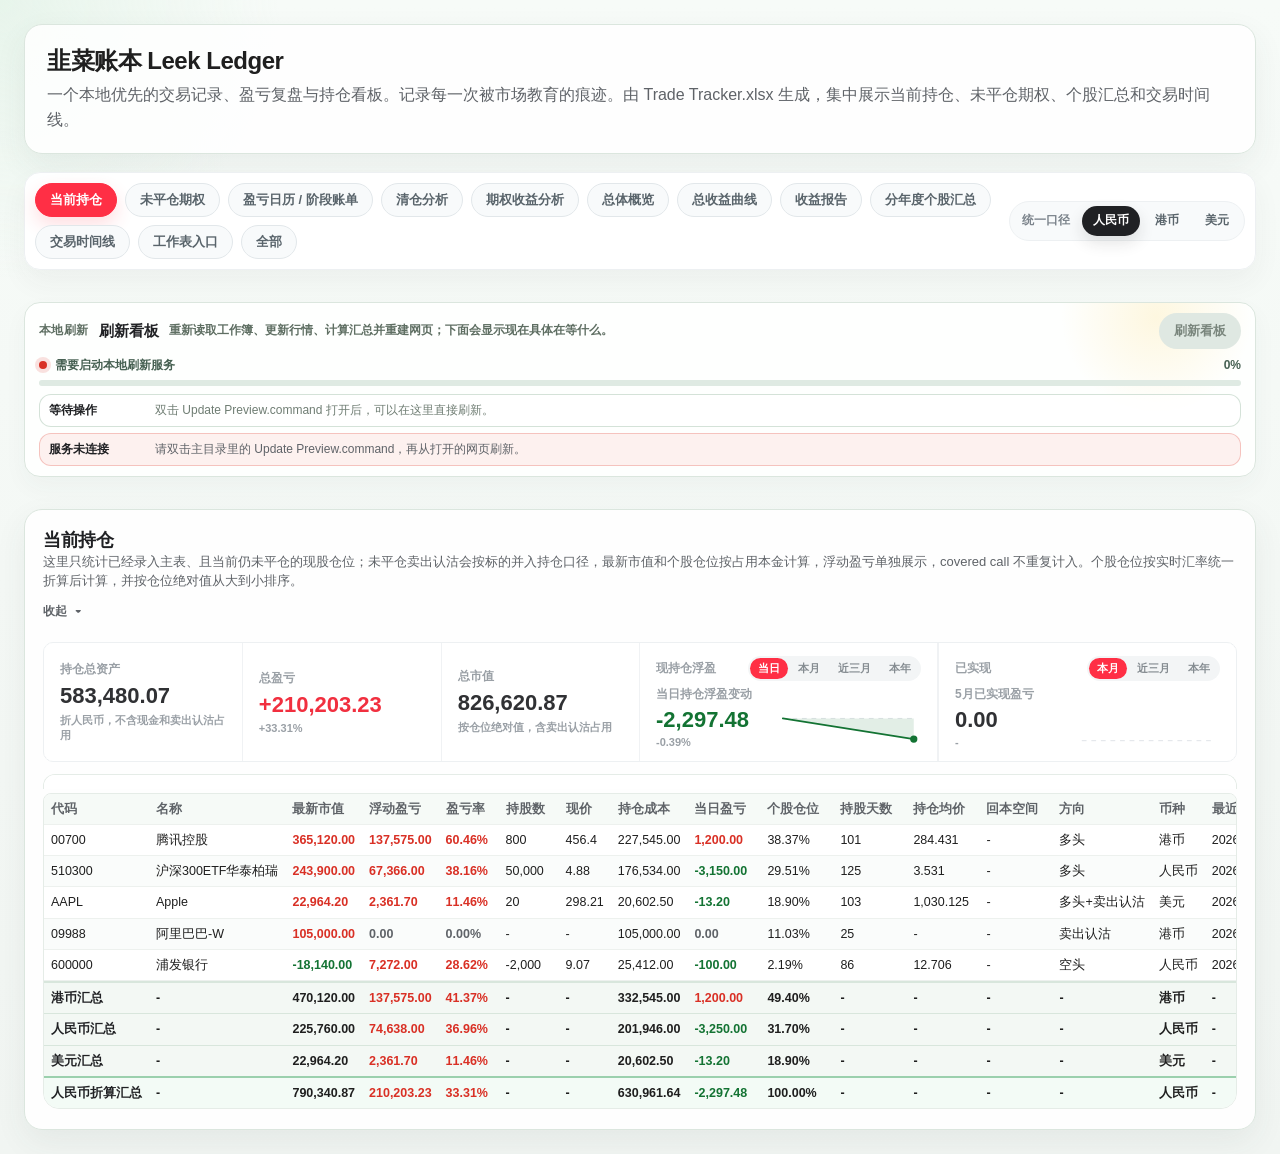
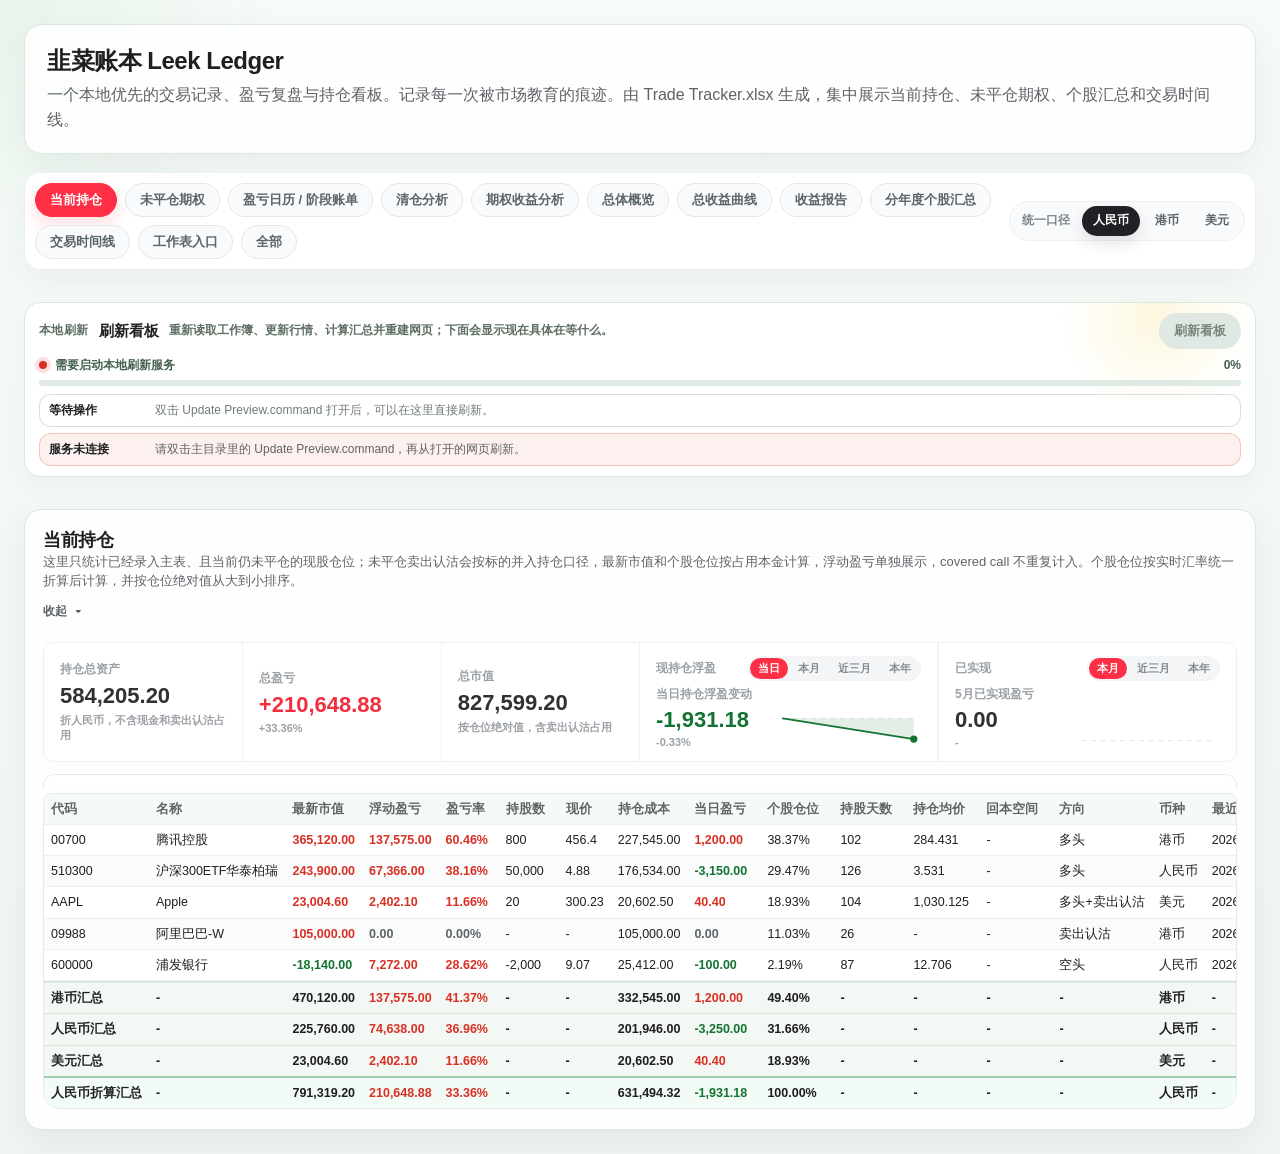
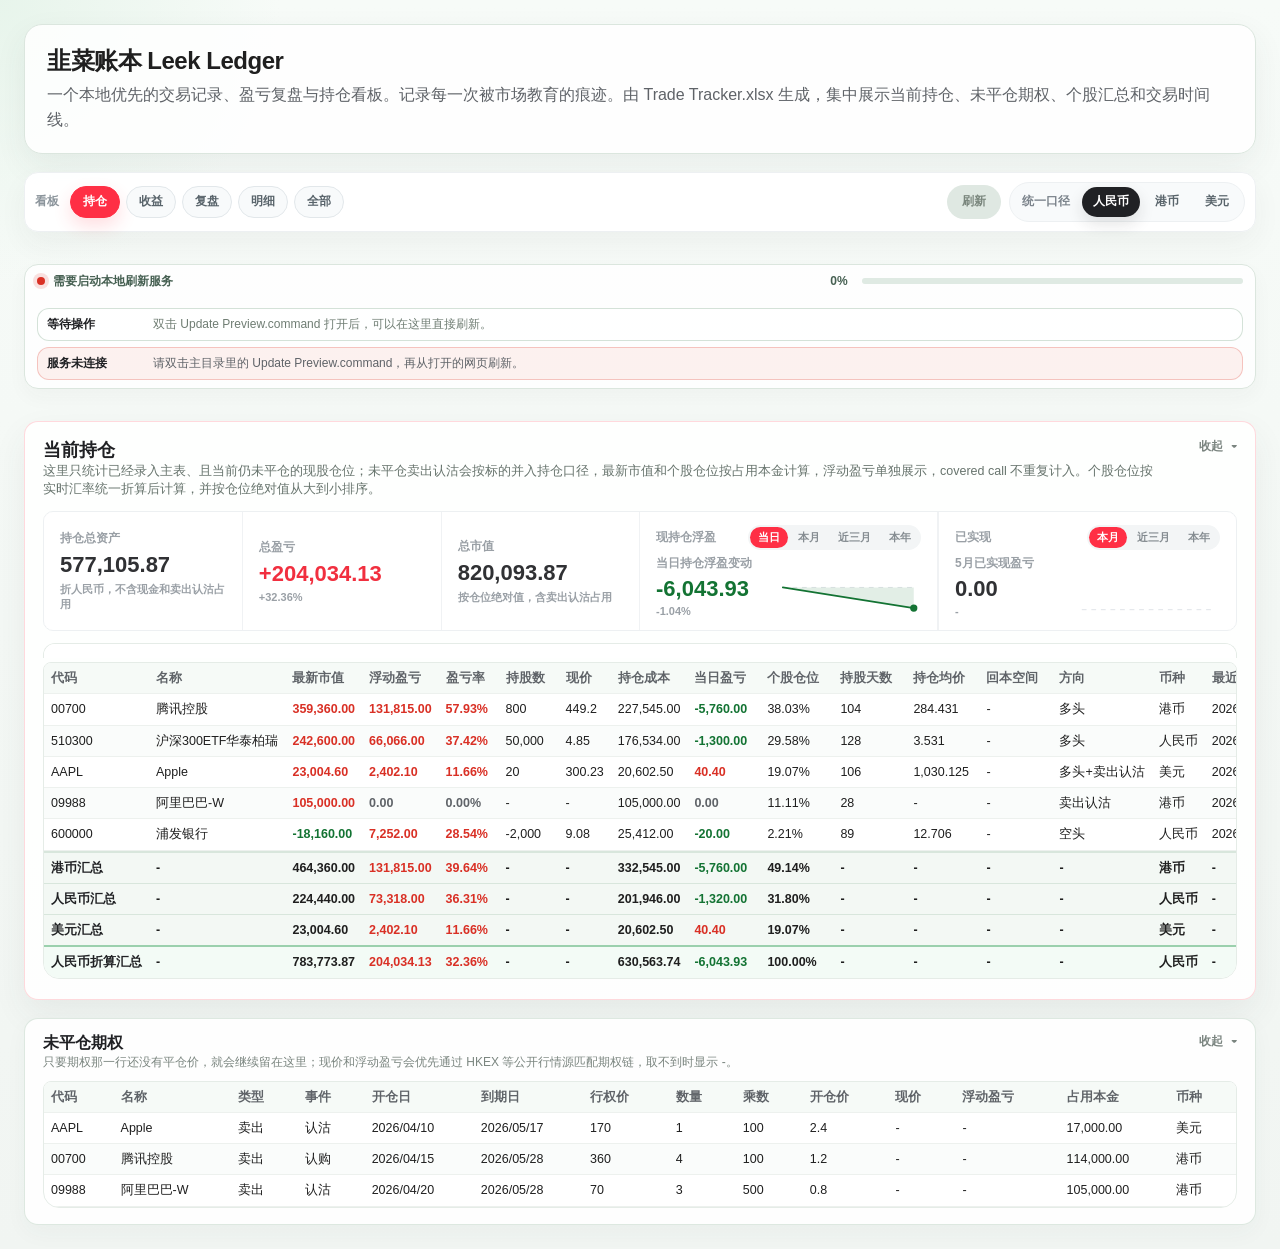
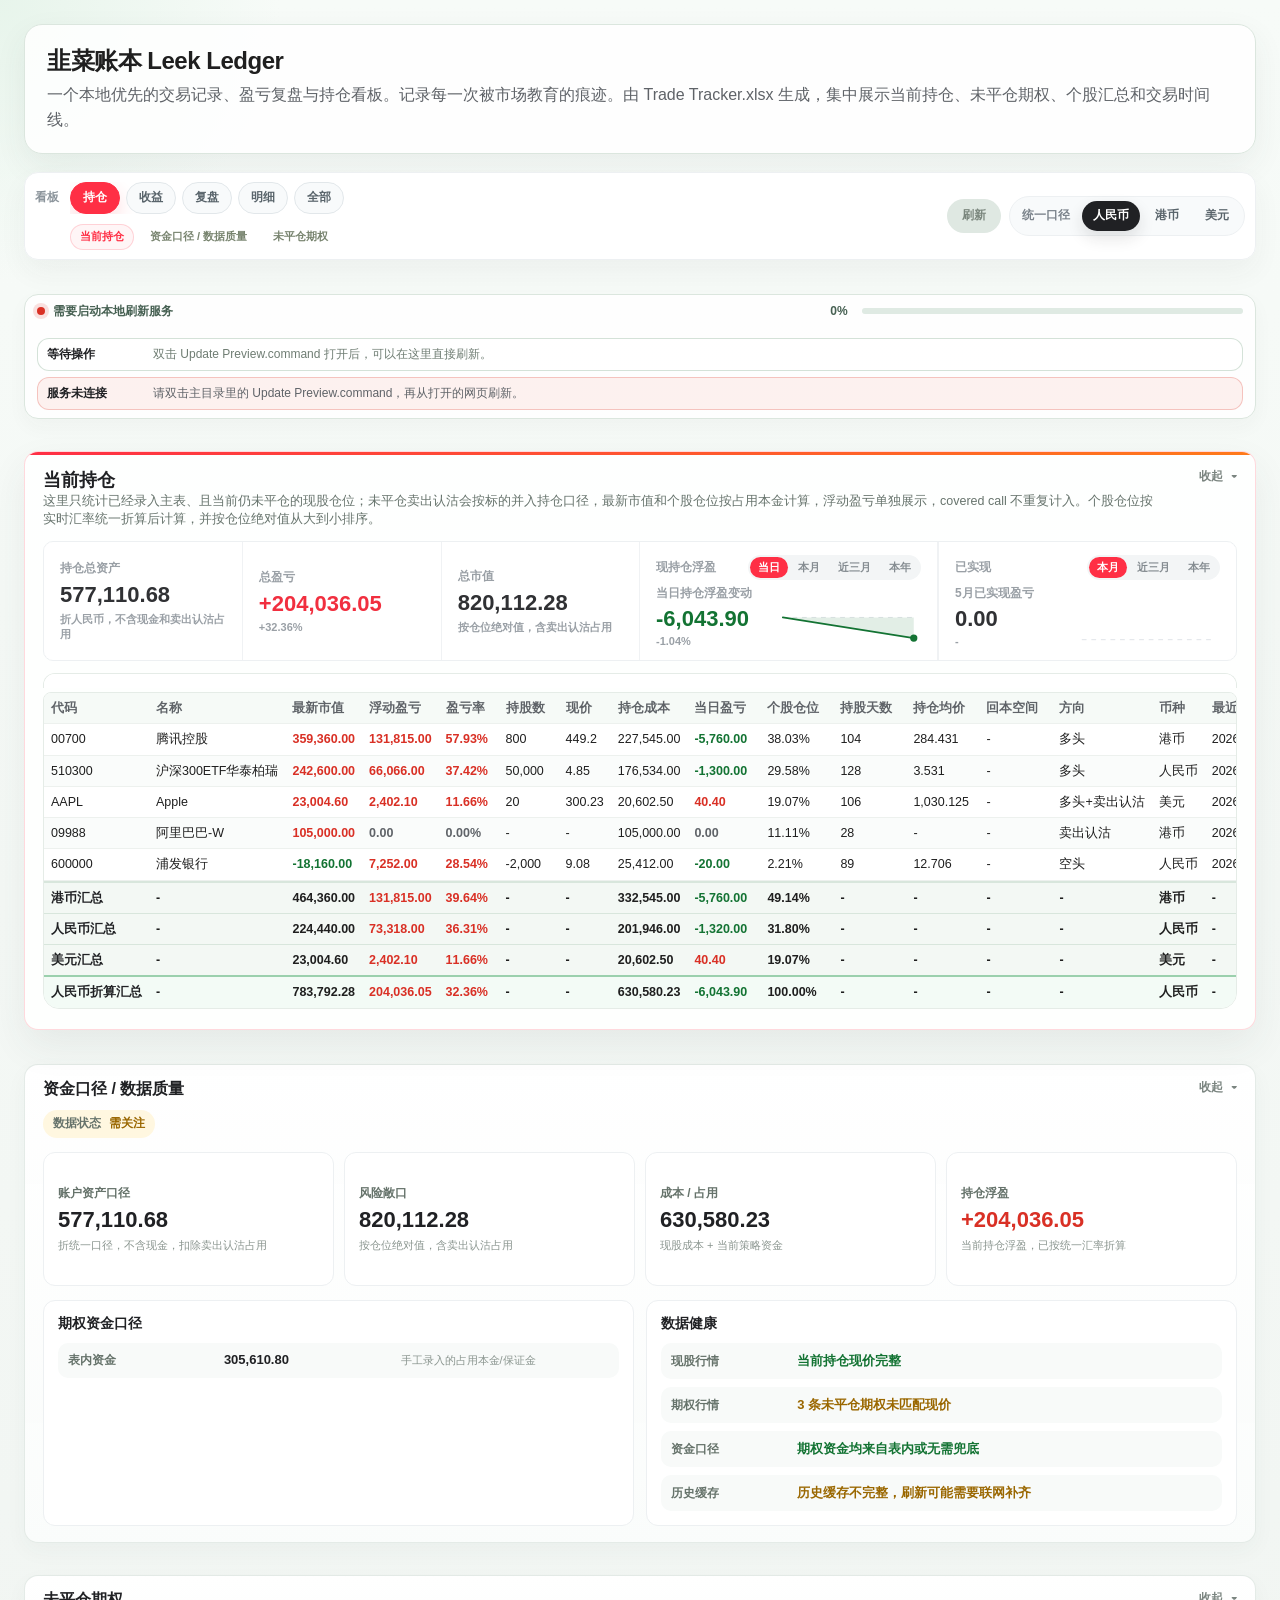
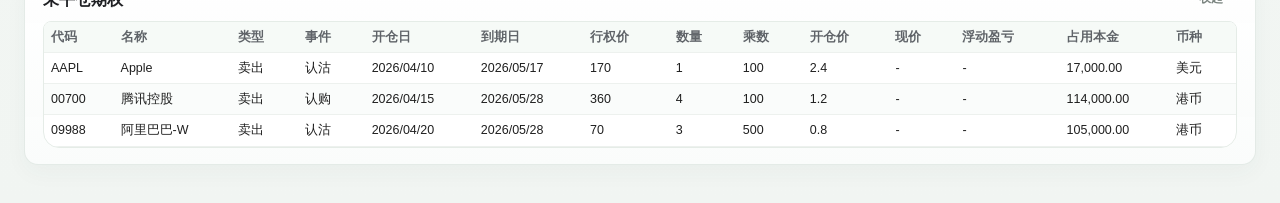
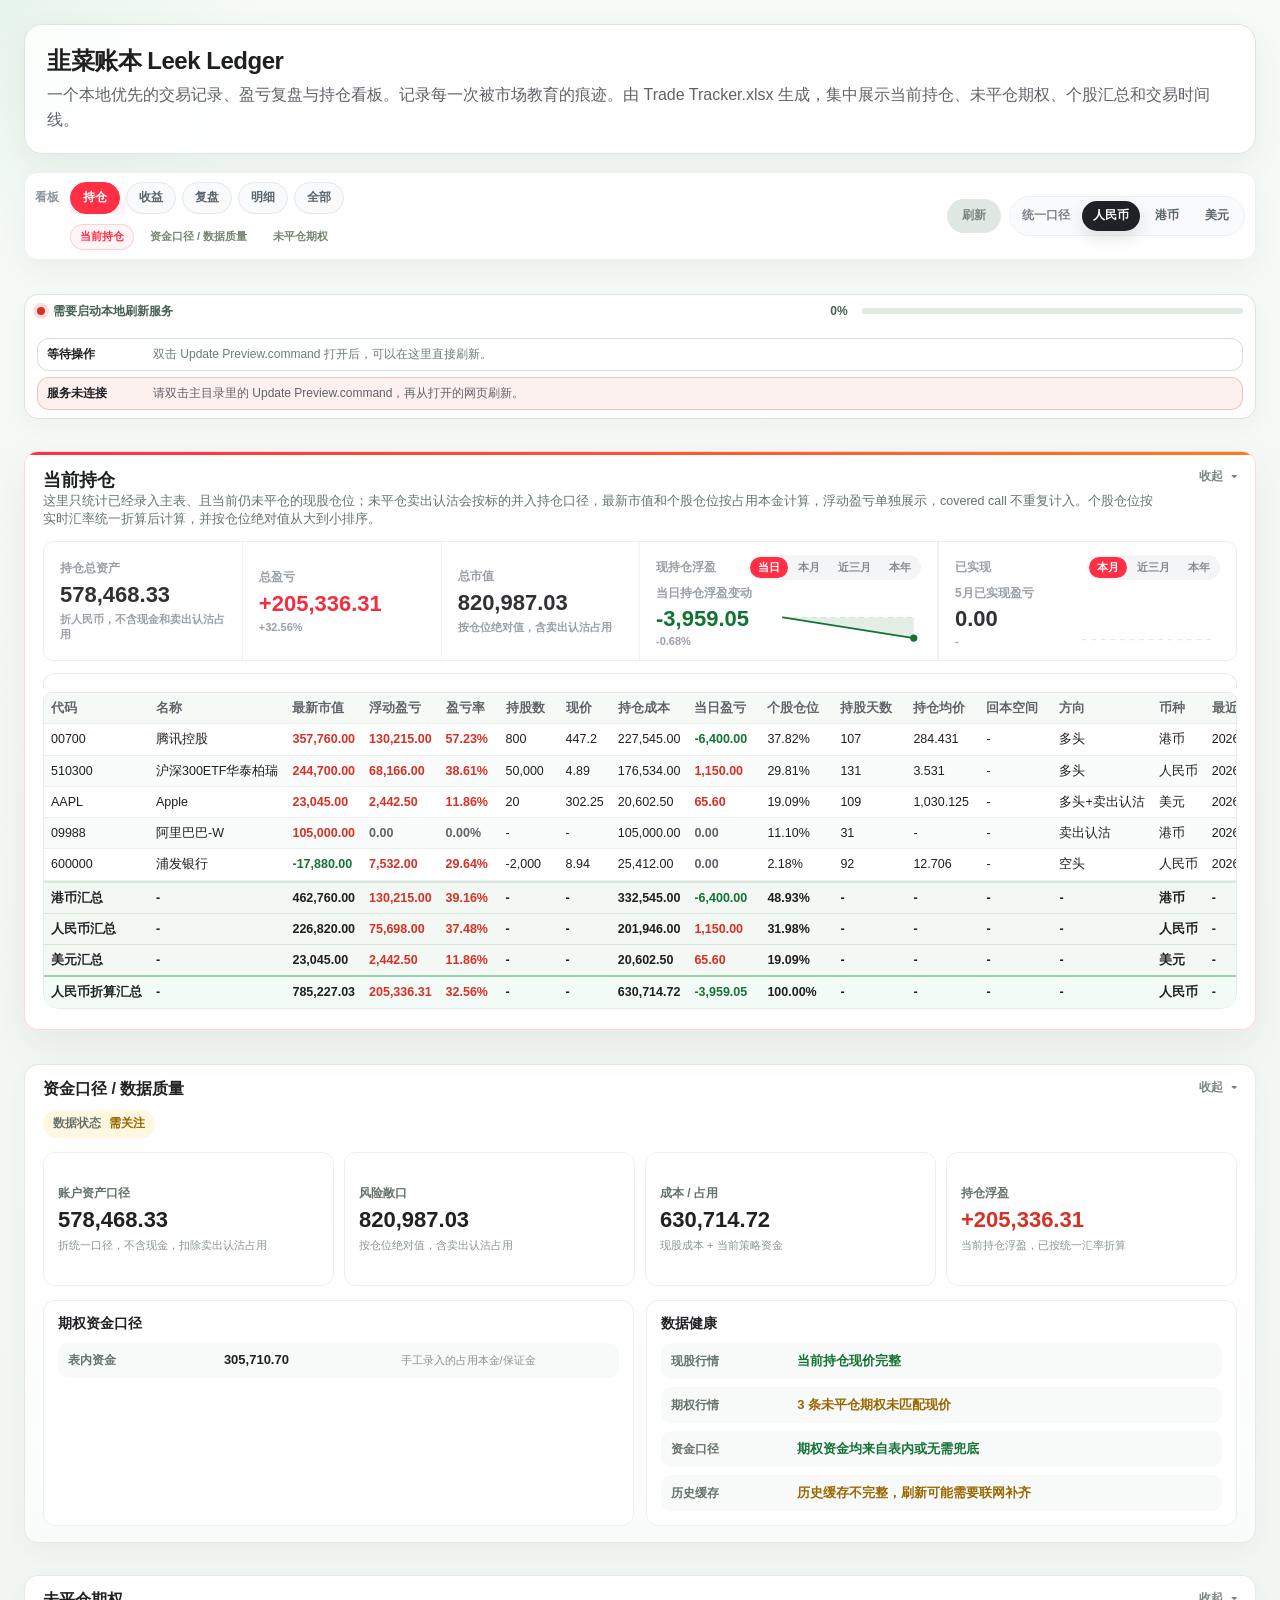
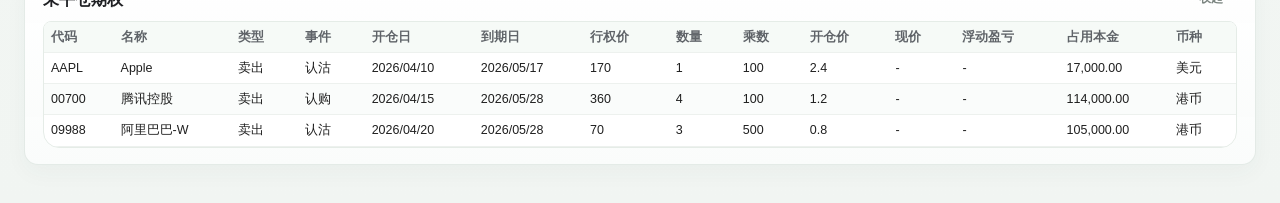
